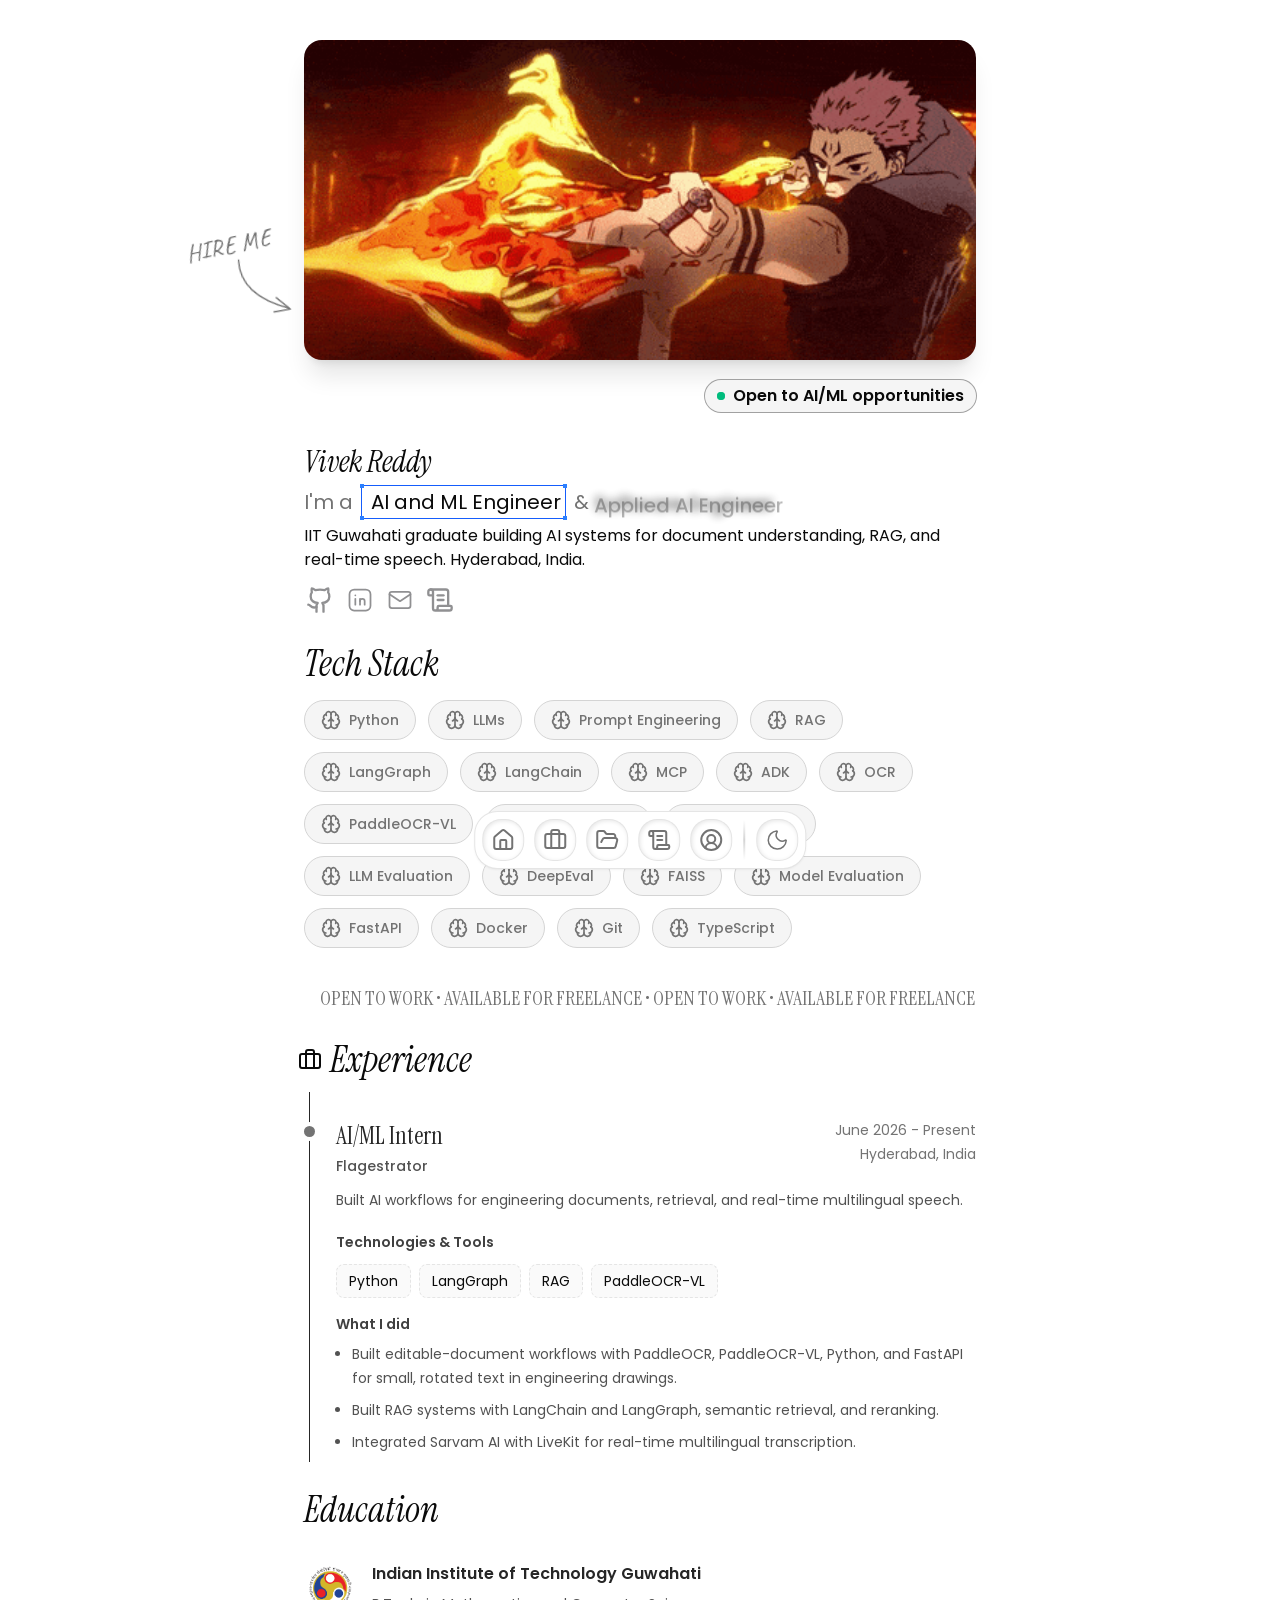
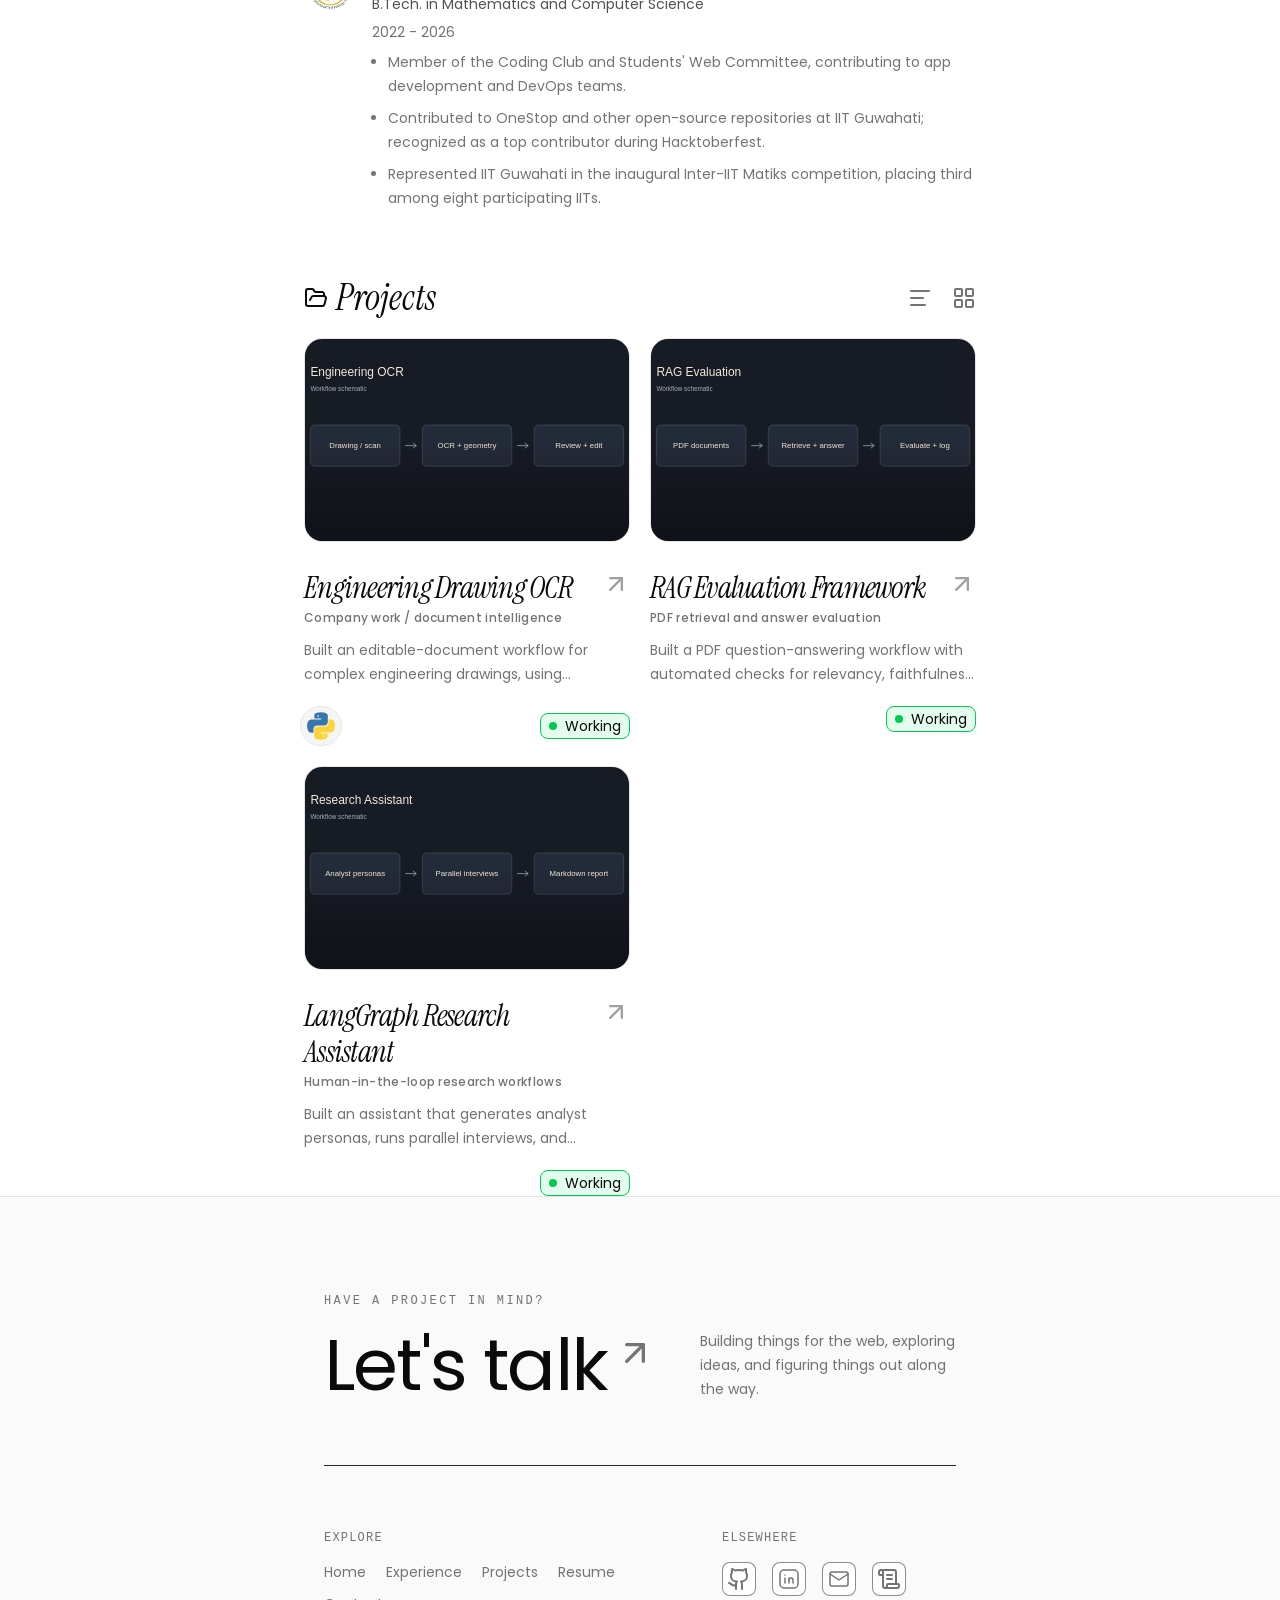
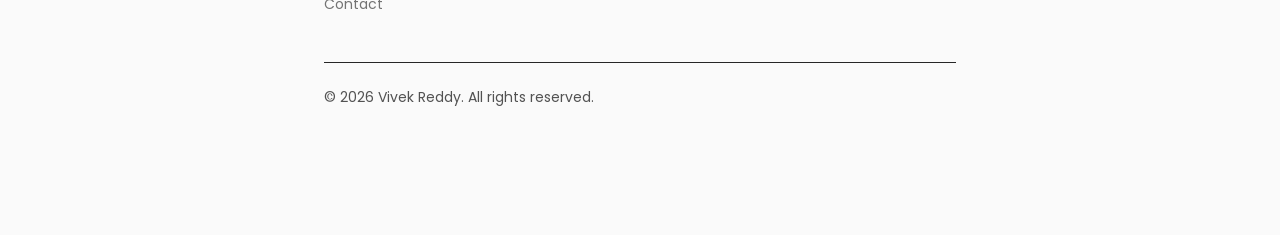
==== index.html @ c249d576 "feat: deploy personalized portfolio v2" ====
<!DOCTYPE html><html lang="en" class="Uzg2RW_className h-full antialiased"><head><meta charSet="utf-8"/><meta name="viewport" content="width=device-width, initial-scale=1"/><link rel="preload" href="/_next/static/media/07a39a8a4660cc7c-s.p.0r6juujl39pe6.woff2" as="font" crossorigin="" type="font/woff2"/><link rel="preload" href="/_next/static/media/13958cae6c93c43e-s.p.1h18_wedhzk4h.woff2" as="font" crossorigin="" type="font/woff2"/><link rel="preload" href="/_next/static/media/1cb49a9fe872cb43-s.p.2mm3nq9i83l-m.woff2" as="font" crossorigin="" type="font/woff2"/><link rel="preload" href="/_next/static/media/22a701959b157a82-s.p.2o7m9ogm38dql.woff2" as="font" crossorigin="" type="font/woff2"/><link rel="preload" href="/_next/static/media/28314339ebbb98d1-s.p.11-gljxdt344a.woff2" as="font" crossorigin="" type="font/woff2"/><link rel="preload" href="/_next/static/media/2f0ae6d0ead4b7bb-s.p.38ww0mi76nb30.woff2" as="font" crossorigin="" type="font/woff2"/><link rel="preload" href="/_next/static/media/6bafae418e8a1b08-s.p.3o_v2fun1jzxk.woff2" as="font" crossorigin="" type="font/woff2"/><link rel="preload" href="/_next/static/media/76e9fd951b869c7b-s.p.3bh2vc0w-r-ll.woff2" as="font" crossorigin="" type="font/woff2"/><link rel="preload" href="/_next/static/media/9a9c462b1b299031-s.p.2ssdkv80hgt9-.woff2" as="font" crossorigin="" type="font/woff2"/><link rel="preload" href="/_next/static/media/d902bc2bfdd0a4cb-s.p.1g73gv09-xcb6.woff2" as="font" crossorigin="" type="font/woff2"/><link rel="preload" href="/_next/static/media/dd9dfc3601372168-s.p.43zbiuwnnoiok.woff2" as="font" crossorigin="" type="font/woff2"/><link rel="preload" href="/_next/static/media/e63b65bb308a9351-s.p.3j3877k49yy0l.woff2" as="font" crossorigin="" type="font/woff2"/><link rel="preload" as="image" href="/assets/sukuna.gif"/><link rel="stylesheet" href="/_next/static/chunks/24814zk7-0hqq.css" data-precedence="next"/><link rel="stylesheet" href="/_next/static/chunks/0wz6y3z-0e9-e.css" data-precedence="next"/><link rel="preload" as="script" fetchPriority="low" href="/_next/static/chunks/1kexj4s7oxhs2.js"/><script src="/_next/static/chunks/2kzd2bib-2ux6.js" async=""></script><script src="/_next/static/chunks/0d66q46efh1wk.js" async=""></script><script src="/_next/static/chunks/0zmsmzurrasnx.js" async=""></script><script src="/_next/static/chunks/turbopack-2c3mg3r-05n1w.js" async=""></script><script src="/_next/static/chunks/0ejizgy-ebrob.js" async=""></script><script src="/_next/static/chunks/1267rhjmux_n3.js" async=""></script><script src="/_next/static/chunks/16sw8bbz01xp5.js" async=""></script><script src="/_next/static/chunks/3xrgo_sew8iut.js" async=""></script><script src="/_next/static/chunks/40okvvrz53q6h.js" async=""></script><script src="/_next/static/chunks/2jvfwwtml-a9c.js" async=""></script><script src="/_next/static/chunks/0x7is-3e9sfpc.js" async=""></script><meta name="next-size-adjust" content=""/><title>Vivek Reddy - AI and ML Engineer</title><meta name="description" content="AI/ML Engineer and IIT Guwahati graduate building document intelligence, RAG, and real-time speech applications."/><meta name="robots" content="index, follow"/><link rel="canonical" href="https://v1vekreddy.github.io/"/><meta property="og:title" content="Vivek Reddy - AI and ML Engineer"/><meta property="og:description" content="AI/ML Engineer and IIT Guwahati graduate building document intelligence, RAG, and real-time speech applications."/><meta property="og:url" content="https://v1vekreddy.github.io/"/><meta property="og:site_name" content="Vivek Reddy"/><meta property="og:image" content="https://v1vekreddy.github.io/assets/social-preview.png"/><meta property="og:image:width" content="1200"/><meta property="og:image:height" content="630"/><meta property="og:image:alt" content="Vivek Reddy Portfolio Preview"/><meta property="og:type" content="website"/><meta name="twitter:card" content="summary_large_image"/><meta name="twitter:title" content="Vivek Reddy - AI and ML Engineer"/><meta name="twitter:description" content="AI/ML Engineer and IIT Guwahati graduate building document intelligence, RAG, and real-time speech applications."/><meta name="twitter:image" content="https://v1vekreddy.github.io/assets/social-preview.png"/><link rel="icon" href="data:,"/><script src="/_next/static/chunks/0cz1d0mv5g_q7.js" noModule=""></script></head><body class="flex min-h-full flex-col"><div hidden=""><!--$--><!--/$--></div><!--$?--><template id="B:0"></template><!--/$--><script>requestAnimationFrame(function(){$RT=performance.now()});</script><script id="_R_">(globalThis["TURBOPACK"] || (globalThis["TURBOPACK"] = [])).push({"otherChunks":["static/chunks/1kexj4s7oxhs2.js","static/chunks/2kzd2bib-2ux6.js","static/chunks/0d66q46efh1wk.js","static/chunks/0zmsmzurrasnx.js"],"runtimeModuleIds":[94553]});</script><script src="/_next/static/chunks/1kexj4s7oxhs2.js" async=""></script><div hidden id="S:0"><script>((a,b,c,d,e,f,g,h)=>{let i=document.documentElement,j=["light","dark"];function k(b){var c;(Array.isArray(a)?a:[a]).forEach(a=>{let c="class"===a,d=c&&f?e.map(a=>f[a]||a):e;c?(i.classList.remove(...d),i.classList.add(f&&f[b]?f[b]:b)):i.setAttribute(a,b)}),c=b,h&&j.includes(c)&&(i.style.colorScheme=c)}if(d)k(d);else try{let a=localStorage.getItem(b)||c,d=g&&"system"===a?window.matchMedia("(prefers-color-scheme: dark)").matches?"dark":"light":a;k(d)}catch(a){}})("class","theme","system",null,["light","dark"],null,true,true)</script><div aria-hidden="true" class="pointer-events-none fixed inset-x-0 top-0 z-9999 h-0.5" style="opacity:0"><div class="h-full bg-black shadow-[0_0_8px_rgba(255,255,255,0.65)] dark:bg-white" style="width:0%"></div></div><section aria-label="Notifications alt+T" tabindex="-1" aria-live="polite" aria-relevant="additions text" aria-atomic="false" data-react-aria-top-layer="true"></section><div aria-hidden="true" class="pointer-events-none fixed top-0 left-0 z-9999 hidden rounded-full bg-white mix-blend-difference md:block" style="transform:translateX(-100px) translateY(-100px) translateX(-50%) translateY(-50%)"></div><nav aria-label="Main navigation" class="fixed bottom-4 left-1/2 z-999 flex h-14 w-max -translate-x-1/2 scale-85 items-center gap-3 rounded-3xl bg-white p-2 text-neutral-900 shadow-sm ring ring-neutral-200 md:bottom-8 md:scale-100 dark:bg-neutral-800 dark:text-neutral-100 dark:ring-neutral-700"><div class="flex items-center gap-3"><div class="relative flex h-10 shrink-0 items-center justify-center" style="width:40px"><div class="flex size-10 shrink-0 items-center justify-center" style="transform-origin:bottom center;transform:none"><a aria-label="Home" class="group flex size-10 shrink-0 items-center justify-center rounded-2xl bg-white text-neutral-500 shadow-[inset_1px_1px_4px_rgba(0,0,0,0.1)] ring ring-neutral-200 transition-colors duration-200 hover:text-orange-500 hover:ring-orange-400 dark:bg-neutral-700 dark:text-neutral-300 dark:ring-neutral-700 dark:hover:text-indigo-400 dark:hover:ring-indigo-400" href="/"><svg xmlns="http://www.w3.org/2000/svg" width="24" height="24" viewBox="0 0 24 24" fill="none" stroke="currentColor" stroke-width="2" stroke-linecap="round" stroke-linejoin="round" class="lucide lucide-house overflow-hidden rounded-sm object-contain size-6 transition-colors" aria-hidden="true"><path d="M15 21v-8a1 1 0 0 0-1-1h-4a1 1 0 0 0-1 1v8"></path><path d="M3 10a2 2 0 0 1 .709-1.528l7-6a2 2 0 0 1 2.582 0l7 6A2 2 0 0 1 21 10v9a2 2 0 0 1-2 2H5a2 2 0 0 1-2-2z"></path></svg></a></div></div><div class="relative flex h-10 shrink-0 items-center justify-center" style="width:40px"><div class="flex size-10 shrink-0 items-center justify-center" style="transform-origin:bottom center;transform:none"><a aria-label="Experience" class="group flex size-10 shrink-0 items-center justify-center rounded-2xl bg-white text-neutral-500 shadow-[inset_1px_1px_4px_rgba(0,0,0,0.1)] ring ring-neutral-200 transition-colors duration-200 hover:text-orange-500 hover:ring-orange-400 dark:bg-neutral-700 dark:text-neutral-300 dark:ring-neutral-700 dark:hover:text-indigo-400 dark:hover:ring-indigo-400" href="/work/"><svg xmlns="http://www.w3.org/2000/svg" width="24" height="24" viewBox="0 0 24 24" fill="none" stroke="currentColor" stroke-width="2" stroke-linecap="round" stroke-linejoin="round" class="lucide lucide-briefcase size-6 transition-colors" aria-hidden="true"><path d="M16 20V4a2 2 0 0 0-2-2h-4a2 2 0 0 0-2 2v16"></path><rect width="20" height="14" x="2" y="6" rx="2"></rect></svg></a></div></div><div class="relative flex h-10 shrink-0 items-center justify-center" style="width:40px"><div class="flex size-10 shrink-0 items-center justify-center" style="transform-origin:bottom center;transform:none"><a aria-label="Projects" class="group flex size-10 shrink-0 items-center justify-center rounded-2xl bg-white text-neutral-500 shadow-[inset_1px_1px_4px_rgba(0,0,0,0.1)] ring ring-neutral-200 transition-colors duration-200 hover:text-orange-500 hover:ring-orange-400 dark:bg-neutral-700 dark:text-neutral-300 dark:ring-neutral-700 dark:hover:text-indigo-400 dark:hover:ring-indigo-400" href="/projects/"><svg xmlns="http://www.w3.org/2000/svg" width="24" height="24" viewBox="0 0 24 24" fill="none" stroke="currentColor" stroke-width="2" stroke-linecap="round" stroke-linejoin="round" class="lucide lucide-folder-open overflow-hidden rounded-sm object-contain size-6 transition-colors" aria-hidden="true"><path d="m6 14 1.5-2.9A2 2 0 0 1 9.24 10H20a2 2 0 0 1 1.94 2.5l-1.54 6a2 2 0 0 1-1.95 1.5H4a2 2 0 0 1-2-2V5a2 2 0 0 1 2-2h3.9a2 2 0 0 1 1.69.9l.81 1.2a2 2 0 0 0 1.67.9H18a2 2 0 0 1 2 2v2"></path></svg></a></div></div><div class="relative flex h-10 shrink-0 items-center justify-center" style="width:40px"><div class="flex size-10 shrink-0 items-center justify-center" style="transform-origin:bottom center;transform:none"><a aria-label="Resume" target="_blank" rel="noopener noreferrer" class="group flex size-10 shrink-0 items-center justify-center rounded-2xl bg-white text-neutral-500 shadow-[inset_1px_1px_4px_rgba(0,0,0,0.1)] ring ring-neutral-200 transition-colors duration-200 hover:text-orange-500 hover:ring-orange-400 dark:bg-neutral-700 dark:text-neutral-300 dark:ring-neutral-700 dark:hover:text-indigo-400 dark:hover:ring-indigo-400" href="https://drive.google.com/file/d/1ZKZkrltONeVqQ4238UbZ5IHSVpFeZGAL/view?usp=sharing"><svg xmlns="http://www.w3.org/2000/svg" width="24" height="24" viewBox="0 0 24 24" fill="none" stroke="currentColor" stroke-width="2" stroke-linecap="round" stroke-linejoin="round" class="lucide lucide-scroll-text size-6 transition-colors" aria-hidden="true"><path d="M15 12h-5"></path><path d="M15 8h-5"></path><path d="M19 17V5a2 2 0 0 0-2-2H4"></path><path d="M8 21h12a2 2 0 0 0 2-2v-1a1 1 0 0 0-1-1H11a1 1 0 0 0-1 1v1a2 2 0 1 1-4 0V5a2 2 0 1 0-4 0v2a1 1 0 0 0 1 1h3"></path></svg></a></div></div><div class="relative flex h-10 shrink-0 items-center justify-center" style="width:40px"><div class="flex size-10 shrink-0 items-center justify-center" style="transform-origin:bottom center;transform:none"><a aria-label="Contact" class="group flex size-10 shrink-0 items-center justify-center rounded-2xl bg-white text-neutral-500 shadow-[inset_1px_1px_4px_rgba(0,0,0,0.1)] ring ring-neutral-200 transition-colors duration-200 hover:text-orange-500 hover:ring-orange-400 dark:bg-neutral-700 dark:text-neutral-300 dark:ring-neutral-700 dark:hover:text-indigo-400 dark:hover:ring-indigo-400" href="/contact/"><svg xmlns="http://www.w3.org/2000/svg" width="24" height="24" viewBox="0 0 24 24" fill="none" stroke="currentColor" stroke-width="2" stroke-linecap="round" stroke-linejoin="round" class="lucide lucide-circle-user-round lucide-user-circle-2 size-6 transition-colors" aria-hidden="true"><path d="M17.925 20.056a6 6 0 0 0-11.851.001"></path><circle cx="12" cy="11" r="4"></circle><circle cx="12" cy="12" r="10"></circle></svg></a></div></div></div><div class="h-full w-[1.5px] shrink-0 bg-linear-to-b from-transparent via-neutral-300 to-transparent dark:via-neutral-600"></div><div class="relative flex h-10 shrink-0 items-center justify-center" style="width:40px"><div class="flex size-10 shrink-0 items-center justify-center" style="transform-origin:bottom center;transform:none"><div class="group flex size-10 shrink-0 items-center justify-center rounded-2xl bg-white text-neutral-500 shadow-[inset_1px_1px_4px_rgba(0,0,0,0.1)] ring ring-neutral-200 transition-colors duration-200 hover:text-orange-500 hover:ring-orange-400 dark:bg-neutral-700 dark:text-neutral-300 dark:ring-neutral-700 dark:hover:text-indigo-400 dark:hover:ring-indigo-400"><button type="button" aria-label="Toggle theme" aria-pressed="false" class="group flex size-full cursor-pointer items-center justify-center"></button></div></div></div></nav><section class="mx-auto w-full max-w-2xl mt-5 px-4 md:px-6 lg:px-0"><section class="mx-auto w-full max-w-2xl"><div class="relative"><div style="width:100%;opacity:0;transform:translate3d(0, 18px, 0)"><div class="relative mx-auto my-5 h-42 w-full max-w-3xl overflow-hidden rounded-2xl shadow-xl sm:h-72 md:h-80"><img alt="Animated anime cover" decoding="async" data-nimg="fill" class="object-cover" style="position:absolute;height:100%;width:100%;left:0;top:0;right:0;bottom:0;color:transparent" src="/assets/sukuna.gif"/></div></div><a href="mailto:vivekreddyiitg@gmail.com" class="ylVCLG_className hire-note absolute -left-28 top-1/2 hidden -rotate-12 text-2xl text-neutral-500 transition-colors hover:text-foreground lg:block">HIRE ME<svg viewBox="0 0 100 90" fill="none" aria-hidden="true" class="ml-8 h-16 w-20 rotate-12"><path d="M10 8 Q12 58 82 76 M63 61 L83 77 L60 81" stroke="currentColor" stroke-width="2" stroke-linecap="round" stroke-linejoin="round"></path></svg></a><div style="width:100%;opacity:0;transform:translate3d(0, 18px, 0)"><div class="mt-4 flex justify-center md:justify-end"><div class="relative flex items-center gap-2 rounded-full bg-neutral-100 px-3 py-1 ring ring-neutral-400 dark:bg-neutral-900 dark:ring-neutral-700"><span class="relative inline-flex"><span class="absolute inline-flex h-full w-full animate-ping rounded-full bg-emerald-500 opacity-75"></span><span class="relative inline-flex h-2 w-2 rounded-full bg-emerald-500"></span></span><p class="font-semibold">Open to AI/ML opportunities</p></div></div></div></div><div class="mt-5 md:mt-8"><div style="width:100%;opacity:0;transform:translate3d(0, 18px, 0)"><div class="flex items-center justify-center gap-3 md:justify-start"><h1 class="KZWinq_className text-3xl font-bold italic">Vivek Reddy</h1></div></div><div style="width:100%;opacity:0;transform:translate3d(0, 18px, 0)"><p class="my-2 text-center text-sm text-neutral-500 md:text-left md:text-xl">I&#x27;m a<span class="text-foreground relative mx-2 border border-blue-600 px-1 py-0.5"> <span class="absolute -top-0.5 -left-0.5 size-1 bg-blue-500"></span><span class="absolute -top-0.5 -right-0.5 size-1 bg-blue-500"></span><span class="absolute -bottom-0.5 -left-0.5 size-1 bg-blue-500"></span><span class="absolute -right-0.5 -bottom-0.5 size-1 bg-blue-500"></span>AI and ML Engineer</span>&amp;<!-- --> <span class="relative mt-3 inline-grid h-[1.5em] min-w-[11ch] text-left align-bottom font-medium text-neutral-900 md:mt-0 md:h-auto dark:text-neutral-100"><span class="col-start-1 row-start-1 whitespace-nowrap relative" style="opacity:1;filter:blur(0px);transform:none">Applied AI Engineer</span><span class="col-start-1 row-start-1 whitespace-nowrap pointer-events-none absolute" style="opacity:0;filter:blur(4px);transform:translateY(5px)">Software Engineer</span></span></p></div><div style="width:100%;opacity:0;transform:translate3d(0, 18px, 0)"><p class="my-2 text-center text-sm md:text-left md:text-base">IIT Guwahati graduate building AI systems for document understanding, RAG, and real-time speech. Hyderabad, India.</p></div><div style="width:100%;opacity:0;transform:translate3d(0, 18px, 0)"><div class="my-3 flex w-fit items-center justify-center gap-2 md:justify-start"><button type="button" id="base-ui-_R_7j92ltdb_" data-base-ui-tooltip-trigger="" data-slot="tooltip-trigger"><a target="_blank" rel="noopener noreferrer" aria-label="GitHub" class="flex size-8 items-center justify-center" href="https://github.com/v1vekreddy"><svg xmlns="http://www.w3.org/2000/svg" width="24" height="24" viewBox="0 0 24 24" fill="none" stroke="currentColor" stroke-width="2" stroke-linecap="round" stroke-linejoin="round" class="lucide lucide-github overflow-hidden rounded-sm object-contain size-7 text-[#909092]" aria-hidden="true"><path d="M15 22v-4a4.8 4.8 0 0 0-1-3.5c3 0 6-2 6-5.5.08-1.25-.27-2.48-1-3.5.28-1.15.28-2.35 0-3.5 0 0-1 0-3 1.5-2.64-.5-5.36-.5-8 0C6 2 5 2 5 2c-.3 1.15-.3 2.35 0 3.5A5.403 5.403 0 0 0 4 9c0 3.5 3 5.5 6 5.5-.39.49-.68 1.05-.85 1.65-.17.6-.22 1.23-.15 1.85v4"></path><path d="M9 18c-4.51 2-5-2-7-2"></path></svg></a></button><button type="button" id="base-ui-_R_7l92ltdb_" data-base-ui-tooltip-trigger="" data-slot="tooltip-trigger"><a target="_blank" rel="noopener noreferrer" aria-label="LinkedIn" class="flex size-8 items-center justify-center" href="https://www.linkedin.com/in/vivekreddyr/"><svg xmlns="http://www.w3.org/2000/svg" width="32" height="32" viewBox="0 0 24 24" fill="none" stroke="currentColor" stroke-width="1.5" stroke-linecap="round" stroke-linejoin="round" class="icon icon-tabler icons-tabler-outline icon-tabler-brand-linkedin size-7 text-[#909092]"><path stroke="none" d="M0 0h24v24H0z" fill="none"></path><path d="M8 11v5"></path><path d="M8 8v.01"></path><path d="M12 16v-5"></path><path d="M16 16v-3a2 2 0 1 0 -4 0"></path><path d="M3 7a4 4 0 0 1 4 -4h10a4 4 0 0 1 4 4v10a4 4 0 0 1 -4 4h-10a4 4 0 0 1 -4 -4l0 -10"></path></svg></a></button><button type="button" id="base-ui-_R_7n92ltdb_" data-base-ui-tooltip-trigger="" data-slot="tooltip-trigger"><a target="_blank" rel="noopener noreferrer" aria-label="Email" class="flex size-8 items-center justify-center" href="mailto:vivekreddyiitg@gmail.com"><svg xmlns="http://www.w3.org/2000/svg" width="32" height="32" viewBox="0 0 256 256" fill="none" stroke="currentColor" stroke-width="1.5" stroke-linecap="round" stroke-linejoin="round" class="size-7 text-[#909092]"><g transform="scale(10.6667)"><path stroke="none" d="M0 0h24v24H0z" fill="none"></path><path d="M3 7a2 2 0 0 1 2 -2h14a2 2 0 0 1 2 2v10a2 2 0 0 1 -2 2h-14a2 2 0 0 1 -2 -2v-10"></path><path d="M3 7l9 6l9 -6"></path></g></svg></a></button><button type="button" id="base-ui-_R_7p92ltdb_" data-base-ui-tooltip-trigger="" data-slot="tooltip-trigger"><a target="_blank" rel="noopener noreferrer" aria-label="Resume" class="flex size-8 items-center justify-center" href="https://drive.google.com/file/d/1ZKZkrltONeVqQ4238UbZ5IHSVpFeZGAL/view?usp=sharing"><svg xmlns="http://www.w3.org/2000/svg" width="24" height="24" viewBox="0 0 24 24" fill="none" stroke="currentColor" stroke-width="2" stroke-linecap="round" stroke-linejoin="round" class="lucide lucide-scroll-text size-7 text-[#909092]" aria-hidden="true"><path d="M15 12h-5"></path><path d="M15 8h-5"></path><path d="M19 17V5a2 2 0 0 0-2-2H4"></path><path d="M8 21h12a2 2 0 0 0 2-2v-1a1 1 0 0 0-1-1H11a1 1 0 0 0-1 1v1a2 2 0 1 1-4 0V5a2 2 0 1 0-4 0v2a1 1 0 0 0 1 1h3"></path></svg></a></button></div></div></div></section><div style="width:100%;opacity:0;transform:translate3d(0, 18px, 0)"><section class="mx-auto w-full max-w-2xl"><h2 class="mt-7 font-semibold italic text-3xl sm:text-4xl KZWinq_className">Tech Stack</h2><div class="w-full py-4"><div class="flex flex-wrap items-center gap-3"><div class="flex h-10 w-fit shrink-0 items-center gap-2 rounded-full border border-neutral-300 bg-neutral-100 px-4 text-sm font-medium whitespace-nowrap text-neutral-500 transition-transform duration-200 dark:border-neutral-200/10 dark:bg-neutral-900"><span class="flex size-5 shrink-0 items-center justify-center [&amp;&gt;svg]:size-full"><svg xmlns="http://www.w3.org/2000/svg" width="24" height="24" viewBox="0 0 24 24" fill="none" stroke="currentColor" stroke-width="2" stroke-linecap="round" stroke-linejoin="round" class="lucide lucide-brain" aria-hidden="true"><path d="M12 18V5"></path><path d="M15 13a4.17 4.17 0 0 1-3-4 4.17 4.17 0 0 1-3 4"></path><path d="M17.598 6.5A3 3 0 1 0 12 5a3 3 0 1 0-5.598 1.5"></path><path d="M17.997 5.125a4 4 0 0 1 2.526 5.77"></path><path d="M18 18a4 4 0 0 0 2-7.464"></path><path d="M19.967 17.483A4 4 0 1 1 12 18a4 4 0 1 1-7.967-.517"></path><path d="M6 18a4 4 0 0 1-2-7.464"></path><path d="M6.003 5.125a4 4 0 0 0-2.526 5.77"></path></svg></span><span>Python</span></div><div class="flex h-10 w-fit shrink-0 items-center gap-2 rounded-full border border-neutral-300 bg-neutral-100 px-4 text-sm font-medium whitespace-nowrap text-neutral-500 transition-transform duration-200 dark:border-neutral-200/10 dark:bg-neutral-900"><span class="flex size-5 shrink-0 items-center justify-center [&amp;&gt;svg]:size-full"><svg xmlns="http://www.w3.org/2000/svg" width="24" height="24" viewBox="0 0 24 24" fill="none" stroke="currentColor" stroke-width="2" stroke-linecap="round" stroke-linejoin="round" class="lucide lucide-brain" aria-hidden="true"><path d="M12 18V5"></path><path d="M15 13a4.17 4.17 0 0 1-3-4 4.17 4.17 0 0 1-3 4"></path><path d="M17.598 6.5A3 3 0 1 0 12 5a3 3 0 1 0-5.598 1.5"></path><path d="M17.997 5.125a4 4 0 0 1 2.526 5.77"></path><path d="M18 18a4 4 0 0 0 2-7.464"></path><path d="M19.967 17.483A4 4 0 1 1 12 18a4 4 0 1 1-7.967-.517"></path><path d="M6 18a4 4 0 0 1-2-7.464"></path><path d="M6.003 5.125a4 4 0 0 0-2.526 5.77"></path></svg></span><span>LLMs</span></div><div class="flex h-10 w-fit shrink-0 items-center gap-2 rounded-full border border-neutral-300 bg-neutral-100 px-4 text-sm font-medium whitespace-nowrap text-neutral-500 transition-transform duration-200 dark:border-neutral-200/10 dark:bg-neutral-900"><span class="flex size-5 shrink-0 items-center justify-center [&amp;&gt;svg]:size-full"><svg xmlns="http://www.w3.org/2000/svg" width="24" height="24" viewBox="0 0 24 24" fill="none" stroke="currentColor" stroke-width="2" stroke-linecap="round" stroke-linejoin="round" class="lucide lucide-brain" aria-hidden="true"><path d="M12 18V5"></path><path d="M15 13a4.17 4.17 0 0 1-3-4 4.17 4.17 0 0 1-3 4"></path><path d="M17.598 6.5A3 3 0 1 0 12 5a3 3 0 1 0-5.598 1.5"></path><path d="M17.997 5.125a4 4 0 0 1 2.526 5.77"></path><path d="M18 18a4 4 0 0 0 2-7.464"></path><path d="M19.967 17.483A4 4 0 1 1 12 18a4 4 0 1 1-7.967-.517"></path><path d="M6 18a4 4 0 0 1-2-7.464"></path><path d="M6.003 5.125a4 4 0 0 0-2.526 5.77"></path></svg></span><span>Prompt Engineering</span></div><div class="flex h-10 w-fit shrink-0 items-center gap-2 rounded-full border border-neutral-300 bg-neutral-100 px-4 text-sm font-medium whitespace-nowrap text-neutral-500 transition-transform duration-200 dark:border-neutral-200/10 dark:bg-neutral-900"><span class="flex size-5 shrink-0 items-center justify-center [&amp;&gt;svg]:size-full"><svg xmlns="http://www.w3.org/2000/svg" width="24" height="24" viewBox="0 0 24 24" fill="none" stroke="currentColor" stroke-width="2" stroke-linecap="round" stroke-linejoin="round" class="lucide lucide-brain" aria-hidden="true"><path d="M12 18V5"></path><path d="M15 13a4.17 4.17 0 0 1-3-4 4.17 4.17 0 0 1-3 4"></path><path d="M17.598 6.5A3 3 0 1 0 12 5a3 3 0 1 0-5.598 1.5"></path><path d="M17.997 5.125a4 4 0 0 1 2.526 5.77"></path><path d="M18 18a4 4 0 0 0 2-7.464"></path><path d="M19.967 17.483A4 4 0 1 1 12 18a4 4 0 1 1-7.967-.517"></path><path d="M6 18a4 4 0 0 1-2-7.464"></path><path d="M6.003 5.125a4 4 0 0 0-2.526 5.77"></path></svg></span><span>RAG</span></div><div class="flex h-10 w-fit shrink-0 items-center gap-2 rounded-full border border-neutral-300 bg-neutral-100 px-4 text-sm font-medium whitespace-nowrap text-neutral-500 transition-transform duration-200 dark:border-neutral-200/10 dark:bg-neutral-900"><span class="flex size-5 shrink-0 items-center justify-center [&amp;&gt;svg]:size-full"><svg xmlns="http://www.w3.org/2000/svg" width="24" height="24" viewBox="0 0 24 24" fill="none" stroke="currentColor" stroke-width="2" stroke-linecap="round" stroke-linejoin="round" class="lucide lucide-brain" aria-hidden="true"><path d="M12 18V5"></path><path d="M15 13a4.17 4.17 0 0 1-3-4 4.17 4.17 0 0 1-3 4"></path><path d="M17.598 6.5A3 3 0 1 0 12 5a3 3 0 1 0-5.598 1.5"></path><path d="M17.997 5.125a4 4 0 0 1 2.526 5.77"></path><path d="M18 18a4 4 0 0 0 2-7.464"></path><path d="M19.967 17.483A4 4 0 1 1 12 18a4 4 0 1 1-7.967-.517"></path><path d="M6 18a4 4 0 0 1-2-7.464"></path><path d="M6.003 5.125a4 4 0 0 0-2.526 5.77"></path></svg></span><span>LangGraph</span></div><div class="flex h-10 w-fit shrink-0 items-center gap-2 rounded-full border border-neutral-300 bg-neutral-100 px-4 text-sm font-medium whitespace-nowrap text-neutral-500 transition-transform duration-200 dark:border-neutral-200/10 dark:bg-neutral-900"><span class="flex size-5 shrink-0 items-center justify-center [&amp;&gt;svg]:size-full"><svg xmlns="http://www.w3.org/2000/svg" width="24" height="24" viewBox="0 0 24 24" fill="none" stroke="currentColor" stroke-width="2" stroke-linecap="round" stroke-linejoin="round" class="lucide lucide-brain" aria-hidden="true"><path d="M12 18V5"></path><path d="M15 13a4.17 4.17 0 0 1-3-4 4.17 4.17 0 0 1-3 4"></path><path d="M17.598 6.5A3 3 0 1 0 12 5a3 3 0 1 0-5.598 1.5"></path><path d="M17.997 5.125a4 4 0 0 1 2.526 5.77"></path><path d="M18 18a4 4 0 0 0 2-7.464"></path><path d="M19.967 17.483A4 4 0 1 1 12 18a4 4 0 1 1-7.967-.517"></path><path d="M6 18a4 4 0 0 1-2-7.464"></path><path d="M6.003 5.125a4 4 0 0 0-2.526 5.77"></path></svg></span><span>LangChain</span></div><div class="flex h-10 w-fit shrink-0 items-center gap-2 rounded-full border border-neutral-300 bg-neutral-100 px-4 text-sm font-medium whitespace-nowrap text-neutral-500 transition-transform duration-200 dark:border-neutral-200/10 dark:bg-neutral-900"><span class="flex size-5 shrink-0 items-center justify-center [&amp;&gt;svg]:size-full"><svg xmlns="http://www.w3.org/2000/svg" width="24" height="24" viewBox="0 0 24 24" fill="none" stroke="currentColor" stroke-width="2" stroke-linecap="round" stroke-linejoin="round" class="lucide lucide-brain" aria-hidden="true"><path d="M12 18V5"></path><path d="M15 13a4.17 4.17 0 0 1-3-4 4.17 4.17 0 0 1-3 4"></path><path d="M17.598 6.5A3 3 0 1 0 12 5a3 3 0 1 0-5.598 1.5"></path><path d="M17.997 5.125a4 4 0 0 1 2.526 5.77"></path><path d="M18 18a4 4 0 0 0 2-7.464"></path><path d="M19.967 17.483A4 4 0 1 1 12 18a4 4 0 1 1-7.967-.517"></path><path d="M6 18a4 4 0 0 1-2-7.464"></path><path d="M6.003 5.125a4 4 0 0 0-2.526 5.77"></path></svg></span><span>MCP</span></div><div class="flex h-10 w-fit shrink-0 items-center gap-2 rounded-full border border-neutral-300 bg-neutral-100 px-4 text-sm font-medium whitespace-nowrap text-neutral-500 transition-transform duration-200 dark:border-neutral-200/10 dark:bg-neutral-900"><span class="flex size-5 shrink-0 items-center justify-center [&amp;&gt;svg]:size-full"><svg xmlns="http://www.w3.org/2000/svg" width="24" height="24" viewBox="0 0 24 24" fill="none" stroke="currentColor" stroke-width="2" stroke-linecap="round" stroke-linejoin="round" class="lucide lucide-brain" aria-hidden="true"><path d="M12 18V5"></path><path d="M15 13a4.17 4.17 0 0 1-3-4 4.17 4.17 0 0 1-3 4"></path><path d="M17.598 6.5A3 3 0 1 0 12 5a3 3 0 1 0-5.598 1.5"></path><path d="M17.997 5.125a4 4 0 0 1 2.526 5.77"></path><path d="M18 18a4 4 0 0 0 2-7.464"></path><path d="M19.967 17.483A4 4 0 1 1 12 18a4 4 0 1 1-7.967-.517"></path><path d="M6 18a4 4 0 0 1-2-7.464"></path><path d="M6.003 5.125a4 4 0 0 0-2.526 5.77"></path></svg></span><span>ADK</span></div><div class="flex h-10 w-fit shrink-0 items-center gap-2 rounded-full border border-neutral-300 bg-neutral-100 px-4 text-sm font-medium whitespace-nowrap text-neutral-500 transition-transform duration-200 dark:border-neutral-200/10 dark:bg-neutral-900"><span class="flex size-5 shrink-0 items-center justify-center [&amp;&gt;svg]:size-full"><svg xmlns="http://www.w3.org/2000/svg" width="24" height="24" viewBox="0 0 24 24" fill="none" stroke="currentColor" stroke-width="2" stroke-linecap="round" stroke-linejoin="round" class="lucide lucide-brain" aria-hidden="true"><path d="M12 18V5"></path><path d="M15 13a4.17 4.17 0 0 1-3-4 4.17 4.17 0 0 1-3 4"></path><path d="M17.598 6.5A3 3 0 1 0 12 5a3 3 0 1 0-5.598 1.5"></path><path d="M17.997 5.125a4 4 0 0 1 2.526 5.77"></path><path d="M18 18a4 4 0 0 0 2-7.464"></path><path d="M19.967 17.483A4 4 0 1 1 12 18a4 4 0 1 1-7.967-.517"></path><path d="M6 18a4 4 0 0 1-2-7.464"></path><path d="M6.003 5.125a4 4 0 0 0-2.526 5.77"></path></svg></span><span>OCR</span></div><div class="flex h-10 w-fit shrink-0 items-center gap-2 rounded-full border border-neutral-300 bg-neutral-100 px-4 text-sm font-medium whitespace-nowrap text-neutral-500 transition-transform duration-200 dark:border-neutral-200/10 dark:bg-neutral-900"><span class="flex size-5 shrink-0 items-center justify-center [&amp;&gt;svg]:size-full"><svg xmlns="http://www.w3.org/2000/svg" width="24" height="24" viewBox="0 0 24 24" fill="none" stroke="currentColor" stroke-width="2" stroke-linecap="round" stroke-linejoin="round" class="lucide lucide-brain" aria-hidden="true"><path d="M12 18V5"></path><path d="M15 13a4.17 4.17 0 0 1-3-4 4.17 4.17 0 0 1-3 4"></path><path d="M17.598 6.5A3 3 0 1 0 12 5a3 3 0 1 0-5.598 1.5"></path><path d="M17.997 5.125a4 4 0 0 1 2.526 5.77"></path><path d="M18 18a4 4 0 0 0 2-7.464"></path><path d="M19.967 17.483A4 4 0 1 1 12 18a4 4 0 1 1-7.967-.517"></path><path d="M6 18a4 4 0 0 1-2-7.464"></path><path d="M6.003 5.125a4 4 0 0 0-2.526 5.77"></path></svg></span><span>PaddleOCR-VL</span></div><div class="flex h-10 w-fit shrink-0 items-center gap-2 rounded-full border border-neutral-300 bg-neutral-100 px-4 text-sm font-medium whitespace-nowrap text-neutral-500 transition-transform duration-200 dark:border-neutral-200/10 dark:bg-neutral-900"><span class="flex size-5 shrink-0 items-center justify-center [&amp;&gt;svg]:size-full"><svg xmlns="http://www.w3.org/2000/svg" width="24" height="24" viewBox="0 0 24 24" fill="none" stroke="currentColor" stroke-width="2" stroke-linecap="round" stroke-linejoin="round" class="lucide lucide-brain" aria-hidden="true"><path d="M12 18V5"></path><path d="M15 13a4.17 4.17 0 0 1-3-4 4.17 4.17 0 0 1-3 4"></path><path d="M17.598 6.5A3 3 0 1 0 12 5a3 3 0 1 0-5.598 1.5"></path><path d="M17.997 5.125a4 4 0 0 1 2.526 5.77"></path><path d="M18 18a4 4 0 0 0 2-7.464"></path><path d="M19.967 17.483A4 4 0 1 1 12 18a4 4 0 1 1-7.967-.517"></path><path d="M6 18a4 4 0 0 1-2-7.464"></path><path d="M6.003 5.125a4 4 0 0 0-2.526 5.77"></path></svg></span><span>Vector Search</span></div><div class="flex h-10 w-fit shrink-0 items-center gap-2 rounded-full border border-neutral-300 bg-neutral-100 px-4 text-sm font-medium whitespace-nowrap text-neutral-500 transition-transform duration-200 dark:border-neutral-200/10 dark:bg-neutral-900"><span class="flex size-5 shrink-0 items-center justify-center [&amp;&gt;svg]:size-full"><svg xmlns="http://www.w3.org/2000/svg" width="24" height="24" viewBox="0 0 24 24" fill="none" stroke="currentColor" stroke-width="2" stroke-linecap="round" stroke-linejoin="round" class="lucide lucide-brain" aria-hidden="true"><path d="M12 18V5"></path><path d="M15 13a4.17 4.17 0 0 1-3-4 4.17 4.17 0 0 1-3 4"></path><path d="M17.598 6.5A3 3 0 1 0 12 5a3 3 0 1 0-5.598 1.5"></path><path d="M17.997 5.125a4 4 0 0 1 2.526 5.77"></path><path d="M18 18a4 4 0 0 0 2-7.464"></path><path d="M19.967 17.483A4 4 0 1 1 12 18a4 4 0 1 1-7.967-.517"></path><path d="M6 18a4 4 0 0 1-2-7.464"></path><path d="M6.003 5.125a4 4 0 0 0-2.526 5.77"></path></svg></span><span>Embeddings</span></div><div class="flex h-10 w-fit shrink-0 items-center gap-2 rounded-full border border-neutral-300 bg-neutral-100 px-4 text-sm font-medium whitespace-nowrap text-neutral-500 transition-transform duration-200 dark:border-neutral-200/10 dark:bg-neutral-900"><span class="flex size-5 shrink-0 items-center justify-center [&amp;&gt;svg]:size-full"><svg xmlns="http://www.w3.org/2000/svg" width="24" height="24" viewBox="0 0 24 24" fill="none" stroke="currentColor" stroke-width="2" stroke-linecap="round" stroke-linejoin="round" class="lucide lucide-brain" aria-hidden="true"><path d="M12 18V5"></path><path d="M15 13a4.17 4.17 0 0 1-3-4 4.17 4.17 0 0 1-3 4"></path><path d="M17.598 6.5A3 3 0 1 0 12 5a3 3 0 1 0-5.598 1.5"></path><path d="M17.997 5.125a4 4 0 0 1 2.526 5.77"></path><path d="M18 18a4 4 0 0 0 2-7.464"></path><path d="M19.967 17.483A4 4 0 1 1 12 18a4 4 0 1 1-7.967-.517"></path><path d="M6 18a4 4 0 0 1-2-7.464"></path><path d="M6.003 5.125a4 4 0 0 0-2.526 5.77"></path></svg></span><span>LLM Evaluation</span></div><div class="flex h-10 w-fit shrink-0 items-center gap-2 rounded-full border border-neutral-300 bg-neutral-100 px-4 text-sm font-medium whitespace-nowrap text-neutral-500 transition-transform duration-200 dark:border-neutral-200/10 dark:bg-neutral-900"><span class="flex size-5 shrink-0 items-center justify-center [&amp;&gt;svg]:size-full"><svg xmlns="http://www.w3.org/2000/svg" width="24" height="24" viewBox="0 0 24 24" fill="none" stroke="currentColor" stroke-width="2" stroke-linecap="round" stroke-linejoin="round" class="lucide lucide-brain" aria-hidden="true"><path d="M12 18V5"></path><path d="M15 13a4.17 4.17 0 0 1-3-4 4.17 4.17 0 0 1-3 4"></path><path d="M17.598 6.5A3 3 0 1 0 12 5a3 3 0 1 0-5.598 1.5"></path><path d="M17.997 5.125a4 4 0 0 1 2.526 5.77"></path><path d="M18 18a4 4 0 0 0 2-7.464"></path><path d="M19.967 17.483A4 4 0 1 1 12 18a4 4 0 1 1-7.967-.517"></path><path d="M6 18a4 4 0 0 1-2-7.464"></path><path d="M6.003 5.125a4 4 0 0 0-2.526 5.77"></path></svg></span><span>DeepEval</span></div><div class="flex h-10 w-fit shrink-0 items-center gap-2 rounded-full border border-neutral-300 bg-neutral-100 px-4 text-sm font-medium whitespace-nowrap text-neutral-500 transition-transform duration-200 dark:border-neutral-200/10 dark:bg-neutral-900"><span class="flex size-5 shrink-0 items-center justify-center [&amp;&gt;svg]:size-full"><svg xmlns="http://www.w3.org/2000/svg" width="24" height="24" viewBox="0 0 24 24" fill="none" stroke="currentColor" stroke-width="2" stroke-linecap="round" stroke-linejoin="round" class="lucide lucide-brain" aria-hidden="true"><path d="M12 18V5"></path><path d="M15 13a4.17 4.17 0 0 1-3-4 4.17 4.17 0 0 1-3 4"></path><path d="M17.598 6.5A3 3 0 1 0 12 5a3 3 0 1 0-5.598 1.5"></path><path d="M17.997 5.125a4 4 0 0 1 2.526 5.77"></path><path d="M18 18a4 4 0 0 0 2-7.464"></path><path d="M19.967 17.483A4 4 0 1 1 12 18a4 4 0 1 1-7.967-.517"></path><path d="M6 18a4 4 0 0 1-2-7.464"></path><path d="M6.003 5.125a4 4 0 0 0-2.526 5.77"></path></svg></span><span>FAISS</span></div><div class="flex h-10 w-fit shrink-0 items-center gap-2 rounded-full border border-neutral-300 bg-neutral-100 px-4 text-sm font-medium whitespace-nowrap text-neutral-500 transition-transform duration-200 dark:border-neutral-200/10 dark:bg-neutral-900"><span class="flex size-5 shrink-0 items-center justify-center [&amp;&gt;svg]:size-full"><svg xmlns="http://www.w3.org/2000/svg" width="24" height="24" viewBox="0 0 24 24" fill="none" stroke="currentColor" stroke-width="2" stroke-linecap="round" stroke-linejoin="round" class="lucide lucide-brain" aria-hidden="true"><path d="M12 18V5"></path><path d="M15 13a4.17 4.17 0 0 1-3-4 4.17 4.17 0 0 1-3 4"></path><path d="M17.598 6.5A3 3 0 1 0 12 5a3 3 0 1 0-5.598 1.5"></path><path d="M17.997 5.125a4 4 0 0 1 2.526 5.77"></path><path d="M18 18a4 4 0 0 0 2-7.464"></path><path d="M19.967 17.483A4 4 0 1 1 12 18a4 4 0 1 1-7.967-.517"></path><path d="M6 18a4 4 0 0 1-2-7.464"></path><path d="M6.003 5.125a4 4 0 0 0-2.526 5.77"></path></svg></span><span>Model Evaluation</span></div><div class="flex h-10 w-fit shrink-0 items-center gap-2 rounded-full border border-neutral-300 bg-neutral-100 px-4 text-sm font-medium whitespace-nowrap text-neutral-500 transition-transform duration-200 dark:border-neutral-200/10 dark:bg-neutral-900"><span class="flex size-5 shrink-0 items-center justify-center [&amp;&gt;svg]:size-full"><svg xmlns="http://www.w3.org/2000/svg" width="24" height="24" viewBox="0 0 24 24" fill="none" stroke="currentColor" stroke-width="2" stroke-linecap="round" stroke-linejoin="round" class="lucide lucide-brain" aria-hidden="true"><path d="M12 18V5"></path><path d="M15 13a4.17 4.17 0 0 1-3-4 4.17 4.17 0 0 1-3 4"></path><path d="M17.598 6.5A3 3 0 1 0 12 5a3 3 0 1 0-5.598 1.5"></path><path d="M17.997 5.125a4 4 0 0 1 2.526 5.77"></path><path d="M18 18a4 4 0 0 0 2-7.464"></path><path d="M19.967 17.483A4 4 0 1 1 12 18a4 4 0 1 1-7.967-.517"></path><path d="M6 18a4 4 0 0 1-2-7.464"></path><path d="M6.003 5.125a4 4 0 0 0-2.526 5.77"></path></svg></span><span>FastAPI</span></div><div class="flex h-10 w-fit shrink-0 items-center gap-2 rounded-full border border-neutral-300 bg-neutral-100 px-4 text-sm font-medium whitespace-nowrap text-neutral-500 transition-transform duration-200 dark:border-neutral-200/10 dark:bg-neutral-900"><span class="flex size-5 shrink-0 items-center justify-center [&amp;&gt;svg]:size-full"><svg xmlns="http://www.w3.org/2000/svg" width="24" height="24" viewBox="0 0 24 24" fill="none" stroke="currentColor" stroke-width="2" stroke-linecap="round" stroke-linejoin="round" class="lucide lucide-brain" aria-hidden="true"><path d="M12 18V5"></path><path d="M15 13a4.17 4.17 0 0 1-3-4 4.17 4.17 0 0 1-3 4"></path><path d="M17.598 6.5A3 3 0 1 0 12 5a3 3 0 1 0-5.598 1.5"></path><path d="M17.997 5.125a4 4 0 0 1 2.526 5.77"></path><path d="M18 18a4 4 0 0 0 2-7.464"></path><path d="M19.967 17.483A4 4 0 1 1 12 18a4 4 0 1 1-7.967-.517"></path><path d="M6 18a4 4 0 0 1-2-7.464"></path><path d="M6.003 5.125a4 4 0 0 0-2.526 5.77"></path></svg></span><span>Docker</span></div><div class="flex h-10 w-fit shrink-0 items-center gap-2 rounded-full border border-neutral-300 bg-neutral-100 px-4 text-sm font-medium whitespace-nowrap text-neutral-500 transition-transform duration-200 dark:border-neutral-200/10 dark:bg-neutral-900"><span class="flex size-5 shrink-0 items-center justify-center [&amp;&gt;svg]:size-full"><svg xmlns="http://www.w3.org/2000/svg" width="24" height="24" viewBox="0 0 24 24" fill="none" stroke="currentColor" stroke-width="2" stroke-linecap="round" stroke-linejoin="round" class="lucide lucide-brain" aria-hidden="true"><path d="M12 18V5"></path><path d="M15 13a4.17 4.17 0 0 1-3-4 4.17 4.17 0 0 1-3 4"></path><path d="M17.598 6.5A3 3 0 1 0 12 5a3 3 0 1 0-5.598 1.5"></path><path d="M17.997 5.125a4 4 0 0 1 2.526 5.77"></path><path d="M18 18a4 4 0 0 0 2-7.464"></path><path d="M19.967 17.483A4 4 0 1 1 12 18a4 4 0 1 1-7.967-.517"></path><path d="M6 18a4 4 0 0 1-2-7.464"></path><path d="M6.003 5.125a4 4 0 0 0-2.526 5.77"></path></svg></span><span>Git</span></div><div class="flex h-10 w-fit shrink-0 items-center gap-2 rounded-full border border-neutral-300 bg-neutral-100 px-4 text-sm font-medium whitespace-nowrap text-neutral-500 transition-transform duration-200 dark:border-neutral-200/10 dark:bg-neutral-900"><span class="flex size-5 shrink-0 items-center justify-center [&amp;&gt;svg]:size-full"><svg xmlns="http://www.w3.org/2000/svg" width="24" height="24" viewBox="0 0 24 24" fill="none" stroke="currentColor" stroke-width="2" stroke-linecap="round" stroke-linejoin="round" class="lucide lucide-brain" aria-hidden="true"><path d="M12 18V5"></path><path d="M15 13a4.17 4.17 0 0 1-3-4 4.17 4.17 0 0 1-3 4"></path><path d="M17.598 6.5A3 3 0 1 0 12 5a3 3 0 1 0-5.598 1.5"></path><path d="M17.997 5.125a4 4 0 0 1 2.526 5.77"></path><path d="M18 18a4 4 0 0 0 2-7.464"></path><path d="M19.967 17.483A4 4 0 1 1 12 18a4 4 0 1 1-7.967-.517"></path><path d="M6 18a4 4 0 0 1-2-7.464"></path><path d="M6.003 5.125a4 4 0 0 0-2.526 5.77"></path></svg></span><span>TypeScript</span></div></div></div></section></div><div style="width:100%;opacity:0;transform:translate3d(0, 18px, 0)"><div class="group my-5 overflow-hidden text-xl whitespace-nowrap text-neutral-500"><div class="animate-marquee flex w-max"><span class="KZWinq_className px-4">OPEN TO WORK • AVAILABLE FOR FREELANCE • OPEN TO WORK • AVAILABLE FOR FREELANCE • OPEN TO WORK • AVAILABLE FOR FREELANCE •</span><span class="KZWinq_className px-4">OPEN TO WORK • AVAILABLE FOR FREELANCE • OPEN TO WORK • AVAILABLE FOR FREELANCE • OPEN TO WORK • AVAILABLE FOR FREELANCE •</span></div></div></div><div style="width:100%;opacity:0;transform:translate3d(0, 18px, 0)"><section class="mx-auto w-full max-w-2xl"><h2 class="mt-7 font-semibold italic text-3xl sm:text-4xl KZWinq_className -ml-1.5 flex items-center gap-2"><svg xmlns="http://www.w3.org/2000/svg" width="24" height="24" viewBox="0 0 24 24" fill="none" stroke="currentColor" stroke-width="2" stroke-linecap="round" stroke-linejoin="round" class="lucide lucide-briefcase size-6" aria-hidden="true"><path d="M16 20V4a2 2 0 0 0-2-2h-4a2 2 0 0 0-2 2v16"></path><rect width="20" height="14" x="2" y="6" rx="2"></rect></svg>Experience</h2><div class="relative mt-8"><div class="absolute -top-5 bottom-0 left-1.25 w-px bg-neutral-800 dark:bg-neutral-600"></div><div class="flex flex-col gap-8"><article class="relative py-2"><span class="ring-background absolute top-3.5 left-0 z-10 size-2.75 rounded-full bg-neutral-500 ring-4"></span><div class="pl-8"><div class="flex flex-col justify-between gap-2 sm:flex-row"><div><h3 class="KZWinq_className text-2xl font-normal text-neutral-800 dark:text-neutral-200">AI/ML Intern</h3><p class="mt-1 text-sm font-medium text-neutral-600 dark:text-neutral-400">Flagestrator</p></div><div class="text-sm text-neutral-500 sm:text-right"><p>June 2026 - Present</p><p class="mt-1">Hyderabad, India</p></div></div><p class="mt-3 text-sm leading-6 text-neutral-600 dark:text-neutral-400">Built AI workflows for engineering documents, retrieval, and real-time multilingual speech.</p><div class="mt-5 space-y-4"><div><h4 class="mb-3 text-sm font-semibold text-neutral-700 dark:text-neutral-200">Technologies &amp; Tools</h4><div class="flex flex-wrap gap-2"><span class="rounded-md border border-dashed border-border bg-muted/50 px-3 py-1.5 text-sm text-foreground">Python</span><span class="rounded-md border border-dashed border-border bg-muted/50 px-3 py-1.5 text-sm text-foreground">LangGraph</span><span class="rounded-md border border-dashed border-border bg-muted/50 px-3 py-1.5 text-sm text-foreground">RAG</span><span class="rounded-md border border-dashed border-border bg-muted/50 px-3 py-1.5 text-sm text-foreground">PaddleOCR-VL</span></div></div><div><h4 class="mb-2 text-sm font-semibold text-neutral-700 dark:text-neutral-200">What I did</h4><ul class="list-disc space-y-2 pl-4 text-sm leading-6 text-neutral-600 dark:text-neutral-400"><li>Built editable-document workflows with PaddleOCR, PaddleOCR-VL, Python, and FastAPI for small, rotated text in engineering drawings.</li><li>Built RAG systems with LangChain and LangGraph, semantic retrieval, and reranking.</li><li>Integrated Sarvam AI with LiveKit for real-time multilingual transcription.</li></ul></div></div></div></article></div></div></section></div><div style="width:100%;opacity:0;transform:translate3d(0, 18px, 0)"><section class="mx-auto w-full max-w-2xl"><h2 class="mt-7 font-semibold italic text-3xl sm:text-4xl KZWinq_className">Education</h2><div class="mt-8 flex items-start gap-4"><img alt="IIT Guwahati logo" loading="lazy" width="52" height="52" decoding="async" data-nimg="1" class="shrink-0 rounded-lg bg-white p-1" style="color:transparent" src="/logos/iit-guwahati.png"/><div class="min-w-0 space-y-2"><h3 class="font-semibold text-neutral-800 dark:text-neutral-200">Indian Institute of Technology Guwahati</h3><p class="text-sm text-neutral-600 dark:text-neutral-400">B.Tech. in Mathematics and Computer Science</p><p class="text-sm text-neutral-500">2022 - 2026</p><ul class="list-disc space-y-2 pl-4 text-sm leading-6 text-neutral-500"><li>Member of the Coding Club and Students&#x27; Web Committee, contributing to app development and DevOps teams.</li><li>Contributed to OneStop and other open-source repositories at IIT Guwahati; recognized as a top contributor during Hacktoberfest.</li><li>Represented IIT Guwahati in the inaugural Inter-IIT Matiks competition, placing third among eight participating IITs.</li></ul></div></div></section></div><!--$?--><template id="B:1"></template><div>Loading projects...</div><!--/$--></section><!--$--><!--/$--><footer class="border-t border-neutral-200 bg-neutral-50 pb-24 dark:border-neutral-800 dark:bg-neutral-900"><section class="mx-auto w-full max-w-2xl px-5 pt-16 pb-8 sm:pt-24"><div class="flex flex-col justify-between gap-10 md:flex-row md:items-end"><div><p class="mb-5 font-mono text-xs tracking-[0.2em] text-neutral-500 uppercase">Have a project in mind?</p><a class="group inline-flex items-start gap-2 text-5xl leading-none tracking-tight sm:text-7xl shrink-0" href="/contact/">Let&#x27;s talk<svg xmlns="http://www.w3.org/2000/svg" width="24" height="24" viewBox="0 0 24 24" fill="none" stroke="currentColor" stroke-width="2" stroke-linecap="round" stroke-linejoin="round" class="lucide lucide-arrow-up-right mt-1 size-7 text-neutral-500 transition-transform group-hover:translate-x-1 group-hover:-translate-y-1 sm:size-10" aria-hidden="true"><path d="M7 7h10v10"></path><path d="M7 17 17 7"></path></svg></a></div><p class="max-w-3xs text-sm leading-6 text-neutral-500">Building things for the web, exploring ideas, and figuring things out along the way.</p></div><div class="my-12 h-px bg-neutral-800 sm:my-16"></div><div class="grid gap-5 sm:grid-cols-2"><div><p class="mb-4 font-mono text-xs tracking-widest text-neutral-500 uppercase">Explore</p><nav class="flex flex-wrap gap-x-5 gap-y-3"><a class="text-sm text-neutral-500 transition-colors hover:text-black dark:hover:text-white" href="/">Home</a><a class="text-sm text-neutral-500 transition-colors hover:text-black dark:hover:text-white" href="/work/">Experience</a><a class="text-sm text-neutral-500 transition-colors hover:text-black dark:hover:text-white" href="/projects/">Projects</a><a class="text-sm text-neutral-500 transition-colors hover:text-black dark:hover:text-white" href="https://drive.google.com/file/d/1ZKZkrltONeVqQ4238UbZ5IHSVpFeZGAL/view?usp=sharing">Resume</a><a class="text-sm text-neutral-500 transition-colors hover:text-black dark:hover:text-white" href="mailto:vivekreddyiitg@gmail.com">Contact</a></nav></div><div class="sm:justify-self-end"><p class="mb-4 font-mono text-xs tracking-widest text-neutral-500 uppercase">Elsewhere</p><div class="grid grid-cols-5 items-center gap-4"><a href="https://github.com/v1vekreddy" target="_blank" rel="noopener noreferrer" aria-label="GitHub" title="GitHub" class="rounded-md border border-neutral-700/60 bg-white p-1 text-neutral-500 transition-colors hover:text-black dark:bg-black/50 dark:hover:text-white w-fit"><svg xmlns="http://www.w3.org/2000/svg" width="24" height="24" viewBox="0 0 24 24" fill="none" stroke="currentColor" stroke-width="2" stroke-linecap="round" stroke-linejoin="round" class="lucide lucide-github overflow-hidden rounded-sm object-contain size-6" aria-hidden="true"><path d="M15 22v-4a4.8 4.8 0 0 0-1-3.5c3 0 6-2 6-5.5.08-1.25-.27-2.48-1-3.5.28-1.15.28-2.35 0-3.5 0 0-1 0-3 1.5-2.64-.5-5.36-.5-8 0C6 2 5 2 5 2c-.3 1.15-.3 2.35 0 3.5A5.403 5.403 0 0 0 4 9c0 3.5 3 5.5 6 5.5-.39.49-.68 1.05-.85 1.65-.17.6-.22 1.23-.15 1.85v4"></path><path d="M9 18c-4.51 2-5-2-7-2"></path></svg></a><a href="https://www.linkedin.com/in/vivekreddyr/" target="_blank" rel="noopener noreferrer" aria-label="LinkedIn" title="LinkedIn" class="rounded-md border border-neutral-700/60 bg-white p-1 text-neutral-500 transition-colors hover:text-black dark:bg-black/50 dark:hover:text-white w-fit"><svg xmlns="http://www.w3.org/2000/svg" width="32" height="32" viewBox="0 0 24 24" fill="none" stroke="currentColor" stroke-width="1.5" stroke-linecap="round" stroke-linejoin="round" class="icon icon-tabler icons-tabler-outline icon-tabler-brand-linkedin size-6"><path stroke="none" d="M0 0h24v24H0z" fill="none"></path><path d="M8 11v5"></path><path d="M8 8v.01"></path><path d="M12 16v-5"></path><path d="M16 16v-3a2 2 0 1 0 -4 0"></path><path d="M3 7a4 4 0 0 1 4 -4h10a4 4 0 0 1 4 4v10a4 4 0 0 1 -4 4h-10a4 4 0 0 1 -4 -4l0 -10"></path></svg></a><a href="mailto:vivekreddyiitg@gmail.com" aria-label="Email" title="Email" class="rounded-md border border-neutral-700/60 bg-white p-1 text-neutral-500 transition-colors hover:text-black dark:bg-black/50 dark:hover:text-white w-fit"><svg xmlns="http://www.w3.org/2000/svg" width="32" height="32" viewBox="0 0 256 256" fill="none" stroke="currentColor" stroke-width="1.5" stroke-linecap="round" stroke-linejoin="round" class="size-6"><g transform="scale(10.6667)"><path stroke="none" d="M0 0h24v24H0z" fill="none"></path><path d="M3 7a2 2 0 0 1 2 -2h14a2 2 0 0 1 2 2v10a2 2 0 0 1 -2 2h-14a2 2 0 0 1 -2 -2v-10"></path><path d="M3 7l9 6l9 -6"></path></g></svg></a><a href="https://drive.google.com/file/d/1ZKZkrltONeVqQ4238UbZ5IHSVpFeZGAL/view?usp=sharing" target="_blank" rel="noopener noreferrer" aria-label="Resume" title="Resume" class="rounded-md border border-neutral-700/60 bg-white p-1 text-neutral-500 transition-colors hover:text-black dark:bg-black/50 dark:hover:text-white w-fit"><svg xmlns="http://www.w3.org/2000/svg" width="24" height="24" viewBox="0 0 24 24" fill="none" stroke="currentColor" stroke-width="2" stroke-linecap="round" stroke-linejoin="round" class="lucide lucide-scroll-text size-6" aria-hidden="true"><path d="M15 12h-5"></path><path d="M15 8h-5"></path><path d="M19 17V5a2 2 0 0 0-2-2H4"></path><path d="M8 21h12a2 2 0 0 0 2-2v-1a1 1 0 0 0-1-1H11a1 1 0 0 0-1 1v1a2 2 0 1 1-4 0V5a2 2 0 1 0-4 0v2a1 1 0 0 0 1 1h3"></path></svg></a></div></div></div><div class="mt-12 flex flex-col gap-3 border-t border-neutral-800 pt-6 text-sm text-neutral-600 sm:flex-row sm:items-center sm:justify-between"><span>© <!-- --> <!-- -->Vivek Reddy<!-- -->. All rights reserved.</span></div></section></footer><!--$!--><template data-dgst=""></template><!--/$--><!--$!--><template data-dgst=""></template><!--/$--><!--$!--><template data-dgst=""></template><!--/$--></div><script>$RB=[];$RV=function(a){$RT=performance.now();for(var b=0;b<a.length;b+=2){var c=a[b],e=a[b+1];null!==e.parentNode&&e.parentNode.removeChild(e);var f=c.parentNode;if(f){var g=c.previousSibling,h=0;do{if(c&&8===c.nodeType){var d=c.data;if("/$"===d||"/&"===d)if(0===h)break;else h--;else"$"!==d&&"$?"!==d&&"$~"!==d&&"$!"!==d&&"&"!==d||h++}d=c.nextSibling;f.removeChild(c);c=d}while(c);for(;e.firstChild;)f.insertBefore(e.firstChild,c);g.data="$";g._reactRetry&&requestAnimationFrame(g._reactRetry)}}a.length=0};
$RC=function(a,b){if(b=document.getElementById(b))(a=document.getElementById(a))?(a.previousSibling.data="$~",$RB.push(a,b),2===$RB.length&&("number"!==typeof $RT?requestAnimationFrame($RV.bind(null,$RB)):(a=performance.now(),setTimeout($RV.bind(null,$RB),2300>a&&2E3<a?2300-a:$RT+300-a)))):b.parentNode.removeChild(b)};$RC("B:0","S:0")</script><div hidden id="S:1"><div style="width:100%;opacity:0;transform:translate3d(0, 18px, 0)"><section class="mx-auto w-full max-w-2xl mt-10"><div class="flex items-center justify-between"><h2 class="mt-7 font-semibold italic text-3xl sm:text-4xl KZWinq_className flex items-center gap-2"><svg xmlns="http://www.w3.org/2000/svg" width="24" height="24" viewBox="0 0 24 24" fill="none" stroke="currentColor" stroke-width="2" stroke-linecap="round" stroke-linejoin="round" class="lucide lucide-folder-open overflow-hidden rounded-sm object-contain size-6" aria-hidden="true"><path d="m6 14 1.5-2.9A2 2 0 0 1 9.24 10H20a2 2 0 0 1 1.94 2.5l-1.54 6a2 2 0 0 1-1.95 1.5H4a2 2 0 0 1-2-2V5a2 2 0 0 1 2-2h3.9a2 2 0 0 1 1.69.9l.81 1.2a2 2 0 0 0 1.67.9H18a2 2 0 0 1 2 2v2"></path></svg>Projects</h2><div class="mt-7 flex items-center gap-5 rounded-lg"><button><svg xmlns="http://www.w3.org/2000/svg" width="24" height="24" viewBox="0 0 24 24" fill="none" stroke="currentColor" stroke-width="2" stroke-linecap="round" stroke-linejoin="round" class="lucide lucide-text-align-start lucide-text lucide-align-left hover:text-accent-foreground size-6 text-neutral-500" aria-hidden="true"><path d="M21 5H3"></path><path d="M15 12H3"></path><path d="M17 19H3"></path></svg></button><button><svg xmlns="http://www.w3.org/2000/svg" width="24" height="24" viewBox="0 0 24 24" fill="none" stroke="currentColor" stroke-width="2" stroke-linecap="round" stroke-linejoin="round" class="lucide lucide-layout-grid hover:text-accent-foreground size-6 text-neutral-500" aria-hidden="true"><rect width="7" height="7" x="3" y="3" rx="1"></rect><rect width="7" height="7" x="14" y="3" rx="1"></rect><rect width="7" height="7" x="14" y="14" rx="1"></rect><rect width="7" height="7" x="3" y="14" rx="1"></rect></svg></button></div></div><div class="mt-5 grid grid-cols-1 gap-5 md:grid-cols-2"><div style="width:100%;opacity:0;transform:translate3d(0, 18px, 0)"><article class="group w-full max-w-[420px]"><div class="relative aspect-[16/10] overflow-hidden rounded-2xl border border-neutral-200 bg-neutral-100 dark:border-neutral-800 dark:bg-neutral-900"><img alt="Engineering Drawing OCR project preview" loading="lazy" decoding="async" data-nimg="fill" class="object-cover transition-transform duration-500 group-hover:scale-[1.03]" style="position:absolute;height:100%;width:100%;left:0;top:0;right:0;bottom:0;color:transparent" src="/workflows/ocr.svg"/><div class="absolute inset-0 bg-gradient-to-t from-black/50 via-transparent to-transparent opacity-70"></div><div class="absolute right-3 bottom-3 flex gap-2" style="opacity:0;transform:translateY(6px)"></div></div><div class=""><div><div class="flex items-start justify-between gap-4"><div><h3 class="mt-7 italic sm:text-3xl KZWinq_className text-2xl font-medium tracking-tight">Engineering Drawing OCR</h3><p class="mt-1 text-xs font-medium tracking-wide text-neutral-500">Company work / document intelligence</p></div><a aria-label="Read more about Engineering Drawing OCR" href="/projects/engineering-ocr/"><svg class="mt-7 size-7 shrink-0 text-neutral-400 transition-transform duration-200 group-hover:translate-x-1 group-hover:-translate-y-1 group-hover:text-neutral-900 dark:group-hover:text-white" xmlns="http://www.w3.org/2000/svg" width="18" height="18" viewBox="0 0 24 24" fill="none" stroke="currentColor" stroke-width="2" stroke-linecap="round" stroke-linejoin="round"><path d="M7 17L17 7"></path><path d="M7 7h10v10"></path></svg></a></div><p class="mt-3 line-clamp-2 max-w-sm text-sm leading-6 text-neutral-500">Built an editable-document workflow for complex engineering drawings, using preprocessing, confidence analysis, and bounding-box editing to handle small and rotated text. Company source code is not public.</p><div class="flex items-center justify-between"><div class="mt-5 flex items-center pl-2 transition-all duration-300 hover:pl-5"><div class="relative" tabindex="0" style="z-index:0;margin-left:-12px"><div class="bg-muted dark:bg-accent flex h-10 items-center overflow-hidden rounded-full border" tabindex="0" style="padding-left:0px;padding-right:0px"><span class="flex h-10 w-10 shrink-0 items-center justify-center"><span class="flex size-7 items-center justify-center"><svg viewBox="0 0 128 128"><path fill="#3776AB" d="M63.96 1.333c-32.49 0-30.47 14.1-30.47 14.1l.036 14.6h31.01v4.38H21.21S.667 32.06.667 64c0 31.94 18.09 30.82 18.09 30.82h10.8V79.67s-.58-18.09 17.8-18.09h30.64s17.23.28 17.23-16.66V18.56S97.84 1.333 63.96 1.333z"></path><path fill="#FFD43B" d="M64.04 126.667c32.49 0 30.47-14.1 30.47-14.1l-.036-14.6H63.47v-4.38h43.32s20.54 2.35 20.54-29.59c0-31.94-18.09-30.82-18.09-30.82h-10.8v15.15s.58 18.09-17.8 18.09H49.99s-17.23-.28-17.23 16.66v26.36s-2.61 17.23 31.28 17.23z"></path><circle cx="50.5" cy="18.5" r="3.5" fill="#fff"></circle><circle cx="77.5" cy="109.5" r="3.5" fill="#fff"></circle></svg></span></span><span class="text-primary overflow-hidden text-xs whitespace-nowrap dark:text-white" style="width:0px">Python</span></div></div></div><div class="mt-5 flex items-center gap-2 rounded-md border px-2 py-0.5 border-green-500 bg-green-300/20 "><span class="bg-green-500 size-2 rounded-full"></span><p class="text-sm">Working</p></div></div></div></div></article></div><div style="width:100%;opacity:0;transform:translate3d(0, 18px, 0)"><article class="group w-full max-w-[420px]"><div class="relative aspect-[16/10] overflow-hidden rounded-2xl border border-neutral-200 bg-neutral-100 dark:border-neutral-800 dark:bg-neutral-900"><img alt="RAG Evaluation Framework project preview" loading="lazy" decoding="async" data-nimg="fill" class="object-cover transition-transform duration-500 group-hover:scale-[1.03]" style="position:absolute;height:100%;width:100%;left:0;top:0;right:0;bottom:0;color:transparent" src="/workflows/rag.svg"/><div class="absolute inset-0 bg-gradient-to-t from-black/50 via-transparent to-transparent opacity-70"></div><div class="absolute right-3 bottom-3 flex gap-2" style="opacity:0;transform:translateY(6px)"></div></div><div class=""><div><div class="flex items-start justify-between gap-4"><div><h3 class="mt-7 italic sm:text-3xl KZWinq_className text-2xl font-medium tracking-tight">RAG Evaluation Framework</h3><p class="mt-1 text-xs font-medium tracking-wide text-neutral-500">PDF retrieval and answer evaluation</p></div><a aria-label="Read more about RAG Evaluation Framework" href="/projects/rag-evaluation/"><svg class="mt-7 size-7 shrink-0 text-neutral-400 transition-transform duration-200 group-hover:translate-x-1 group-hover:-translate-y-1 group-hover:text-neutral-900 dark:group-hover:text-white" xmlns="http://www.w3.org/2000/svg" width="18" height="18" viewBox="0 0 24 24" fill="none" stroke="currentColor" stroke-width="2" stroke-linecap="round" stroke-linejoin="round"><path d="M7 17L17 7"></path><path d="M7 7h10v10"></path></svg></a></div><p class="mt-3 line-clamp-2 max-w-sm text-sm leading-6 text-neutral-500">Built a PDF question-answering workflow with automated checks for relevancy, faithfulness, contextual relevancy, and correctness. Structured JSONL logs support comparison of retrieval strategies and diagnosis of retrieval and generation failures.</p><div class="flex items-center justify-between"><div class="mt-5 flex items-center pl-2 transition-all duration-300 hover:pl-5"></div><div class="mt-5 flex items-center gap-2 rounded-md border px-2 py-0.5 border-green-500 bg-green-300/20 "><span class="bg-green-500 size-2 rounded-full"></span><p class="text-sm">Working</p></div></div></div></div></article></div><div style="width:100%;opacity:0;transform:translate3d(0, 18px, 0)"><article class="group w-full max-w-[420px]"><div class="relative aspect-[16/10] overflow-hidden rounded-2xl border border-neutral-200 bg-neutral-100 dark:border-neutral-800 dark:bg-neutral-900"><img alt="LangGraph Research Assistant project preview" loading="lazy" decoding="async" data-nimg="fill" class="object-cover transition-transform duration-500 group-hover:scale-[1.03]" style="position:absolute;height:100%;width:100%;left:0;top:0;right:0;bottom:0;color:transparent" src="/workflows/research.svg"/><div class="absolute inset-0 bg-gradient-to-t from-black/50 via-transparent to-transparent opacity-70"></div><div class="absolute right-3 bottom-3 flex gap-2" style="opacity:0;transform:translateY(6px)"></div></div><div class=""><div><div class="flex items-start justify-between gap-4"><div><h3 class="mt-7 italic sm:text-3xl KZWinq_className text-2xl font-medium tracking-tight">LangGraph Research Assistant</h3><p class="mt-1 text-xs font-medium tracking-wide text-neutral-500">Human-in-the-loop research workflows</p></div><a aria-label="Read more about LangGraph Research Assistant" href="/projects/research-assistant/"><svg class="mt-7 size-7 shrink-0 text-neutral-400 transition-transform duration-200 group-hover:translate-x-1 group-hover:-translate-y-1 group-hover:text-neutral-900 dark:group-hover:text-white" xmlns="http://www.w3.org/2000/svg" width="18" height="18" viewBox="0 0 24 24" fill="none" stroke="currentColor" stroke-width="2" stroke-linecap="round" stroke-linejoin="round"><path d="M7 17L17 7"></path><path d="M7 7h10v10"></path></svg></a></div><p class="mt-3 line-clamp-2 max-w-sm text-sm leading-6 text-neutral-500">Built an assistant that generates analyst personas, runs parallel interviews, and combines findings into Markdown reports. Web retrieval grounds research in sources, while human approval provides a checkpoint.</p><div class="flex items-center justify-between"><div class="mt-5 flex items-center pl-2 transition-all duration-300 hover:pl-5"></div><div class="mt-5 flex items-center gap-2 rounded-md border px-2 py-0.5 border-green-500 bg-green-300/20 "><span class="bg-green-500 size-2 rounded-full"></span><p class="text-sm">Working</p></div></div></div></div></article></div></div></section></div></div><script>$RC("B:1","S:1")</script><script>(self.__next_f=self.__next_f||[]).push([0])</script><script>self.__next_f.push([1,"1:\"$Sreact.fragment\"\n2:\"$Sreact.suspense\"\n3:\"/_next/static/chunks/0ejizgy-ebrob.js\"\n4:\"/_next/static/chunks/1267rhjmux_n3.js\"\n5:\"/_next/static/chunks/16sw8bbz01xp5.js\"\n6:\"/_next/static/chunks/3xrgo_sew8iut.js\"\n7:I[77255,[\"$3\",\"$4\",\"$5\",\"$6\"],\"AppProviders\"]\n8:\"NavigationProgress\"\n9:I[77163,[\"$3\",\"$4\",\"$5\",\"$6\"],\"$8\"]\na:I[46696,[\"$3\",\"$4\",\"$5\",\"$6\"],\"Toaster\"]\nb:I[70151,[\"$3\",\"$4\",\"$5\",\"$6\"],\"CustomCursor\"]\nc:I[71664,[\"$3\",\"$4\",\"$5\",\"$6\"],\"Navbar\"]\nd:I[39756,[\"$3\",\"$4\",\"$5\",\"$6\"],\"default\"]\ne:I[37457,[\"$3\",\"$4\",\"$5\",\"$6\"],\"default\"]\nf:\"/_next/static/chunks/40okvvrz53q6h.js\"\n10:I[27930,[\"$3\",\"$4\",\"$5\",\"$6\",\"$f\"],\"Button\"]\n11:I[22016,[\"$3\",\"$4\",\"$5\",\"$6\",\"$f\"],\"\"]\n12:I[43539,[\"$3\",\"$4\",\"$5\",\"$6\"],\"default\"]\n1a:I[68027,[\"$3\",\"$4\",\"$5\",\"$6\"],\"default\",1]\n:HL[\"/_next/static/chunks/24814zk7-0hqq.css\",\"style\"]\n:HL[\"/_next/static/chunks/0wz6y3z-0e9-e.css\",\"style\"]\n:HL[\"/_next/static/media/07a39a8a4660cc7c-s.p.0r6juujl39pe6.woff2\",\"font\",{\"crossOrigin\":\"\",\"type\":\"font/woff2\"}]\n:HL[\"/_next/static/media/13958cae6c93c43e-s.p.1h18_wedhzk4h.woff2\",\"font\",{\"crossOrigin\":\"\",\"type\":\"font/woff2\"}]\n:HL[\"/_next/static/media/1cb49a9fe872cb43-s.p.2mm3nq9i83l-m.woff2\",\"font\",{\"crossOrigin\":\"\",\"type\":\"font/woff2\"}]\n:HL[\"/_next/static/media/22a701959b157a82-s.p.2o7m9ogm38dql.woff2\",\"font\",{\"crossOrigin\":\"\",\"type\":\"font/woff2\"}]\n:HL[\"/_next/static/media/28314339ebbb98d1-s.p.11-gljxdt344a.woff2\",\"font\",{\"crossOrigin\":\"\",\"type\":\"font/woff2\"}]\n:HL[\"/_next/static/media/2f0ae6d0ead4b7bb-s.p.38ww0mi76nb30.woff2\",\"font\",{\"crossOrigin\":\"\",\"type\":\"font/woff2\"}]\n:HL[\"/_next/static/media/6bafae418e8a1b08-s.p.3o_v2fun1jzxk.woff2\",\"font\",{\"crossOrigin\":\"\",\"type\":\"font/woff2\"}]\n:HL[\"/_next/static/media/76e9fd951b869c7b-s.p.3bh2vc0w-r-ll.woff2\",\"font\",{\"crossOrigin\":\"\",\"type\":\"font/woff2\"}]\n:HL[\"/_next/static/media/9a9c462b1b299031-s.p.2ssdkv80hgt9-.woff2\",\"font\",{\"crossOrigin\":\"\",\"type\":\"font/woff2\"}]\n:HL[\"/_next/static/media/d902bc2bfdd0a4cb-s.p.1g73gv09-xcb6.woff2\",\"font\",{\"crossOrigin\":\"\",\"type\":\"font/woff2\"}]\n:HL[\"/_next/static/media/dd9dfc3601372168-s.p.43zbiuwnnoiok.woff2\",\"font\",{\"crossOrigin\":\"\",\"type\":\"font/woff2\"}]\n:HL[\"/_next/static/media/e63b65bb308a9351-s.p.3j3877k49yy0l.woff2\",\"font\",{\"crossOrigin\":\"\",\"type\":\"font/woff2\"}]\n17:[[\"children\",{\"s\":\"__PAGE__\",\"h\":512,\"d\":{\"r\":\"$L18\",\"p\":false,\"v\":null}}]]\n0:{\"P\":null,\"c\":[\"\",\"\"],\"q\":\"\",\"i\":false,\"t\":{\"t\":{\"s\":\"\",\"h\":528,\"d\":{\"r\":[\"$\",\"$1\",\"c\",{\"children\":[[[\"$\",\"link\",\"0\",{\"rel\":\"stylesheet\",\"href\":\"/_next/static/chunks/24814zk7-0hqq.css\",\"precedence\":\"next\",\"crossOrigin\":\"$undefined\",\"nonce\":\"$undefined\"}],[\"$\",\"link\",\"1\",{\"rel\":\"stylesheet\",\"href\":\"/_next/static/chunks/0wz6y3z-0e9-e.css\",\"precedence\":\"next\",\"crossOrigin\":\"$undefined\",\"nonce\":\"$undefined\"}],[\"$\",\"script\",\"script-0\",{\"src\":\"/_next/static/chunks/0ejizgy-ebrob.js\",\"async\":true,\"nonce\":\"$undefined\"}],[\"$\",\"script\",\"script-1\",{\"src\":\"/_next/static/chunks/1267rhjmux_n3.js\",\"async\":true,\"nonce\":\"$undefined\"}],[\"$\",\"script\",\"script-2\",{\"src\":\"/_next/static/chunks/16sw8bbz01xp5.js\",\"async\":true,\"nonce\":\"$undefined\"}],[\"$\",\"script\",\"script-3\",{\"src\":\"/_next/static/chunks/3xrgo_sew8iut.js\",\"async\":true,\"nonce\":\"$undefined\"}]],[\"$\",\"html\",null,{\"lang\":\"en\",\"className\":\"Uzg2RW_className h-full antialiased\",\"suppressContentEditableWarning\":true,\"suppressHydrationWarning\":true,\"children\":[\"$\",\"body\",null,{\"className\":\"flex min-h-full flex-col\",\"children\":[\"$\",\"$2\",null,{\"fallback\":null,\"children\":[\"$\",\"$L7\",null,{\"children\":[[\"$\",\"$L9\",null,{}],[\"$\",\"$La\",null,{\"richColors\":true,\"position\":\"top-right\"}],[\"$\",\"$Lb\",null,{}],[\"$\",\"$Lc\",null,{}],[\"$\",\"$Ld\",null,{\"parallelRouterKey\":\"children\",\"error\":\"$undefined\",\"errorStyles\":\"$undefined\",\"errorScripts\":\"$undefined\",\"template\":[\"$\",\"$Le\",null,{}],\"templateStyles\":\"$undefined\",\"templateScripts\":\"$undefined\",\"notFound\":[[\"$\",\"section\",null,{\"className\":\"mx-auto w-full max-w-2xl mt-5 px-4 md:px-6 lg:px-0\",\"children\":[\"$\",\"section\",null,{\"className\":\"flex flex-1 flex-col items-center justify-center px-5 py-30 text-center\",\"children\":[[\"$\",\"p\",null,{\"className\":\"text-foreground text-7xl font-bold tracking-tight sm:text-8xl\",\"children\":\"404\"}],[\"$\",\"h1\",null,{\"className\":\"text-foreground mt-2 text-lg font-semibold sm:text-xl\",\"children\":\"Page not found\"}],[\"$\",\"p\",null,{\"className\":\"text-muted-foreground mt-3 max-w-md text-sm leading-6 sm:text-base\",\"children\":\"The page you're looking for doesn't exist or has been moved.\"}],[\"$\",\"div\",null,{\"className\":\"mt-7 flex items-center gap-3\",\"children\":[[\"$\",\"$L10\",null,{\"data-slot\":\"button\",\"className\":\"group/button inline-flex shrink-0 items-center justify-center rounded-lg border border-transparent bg-clip-padding text-sm font-medium whitespace-nowrap transition-all outline-none select-none focus-visible:border-ring focus-visible:ring-3 focus-visible:ring-ring/50 active:not-aria-[haspopup]:translate-y-px disabled:pointer-events-none disabled:opacity-50 aria-invalid:border-destructive aria-invalid:ring-3 aria-invalid:ring-destructive/20 dark:aria-invalid:border-destructive/50 dark:aria-invalid:ring-destructive/40 [\u0026_svg]:pointer-events-none [\u0026_svg]:shrink-0 [\u0026_svg:not([class*='size-'])]:size-4 bg-primary text-primary-foreground hover:bg-primary/80 h-8 gap-1.5 px-2.5 has-data-[icon=inline-end]:pr-2 has-data-[icon=inline-start]:pl-2\",\"children\":[\"$\",\"$L11\",null,{\"href\":\"/\",\"children\":\"Home\"}]}],[\"$\",\"$L10\",null,{\"data-slot\":\"button\",\"className\":\"group/button inline-flex shrink-0 items-center justify-center rounded-lg border border-transparent bg-clip-padding text-sm font-medium whitespace-nowrap transition-all outline-none select-none focus-visible:border-ring focus-visible:ring-3 focus-visible:ring-ring/50 active:not-aria-[haspopup]:translate-y-px disabled:pointer-events-none disabled:opacity-50 aria-invalid:border-destructive aria-invalid:ring-3 aria-invalid:ring-destructive/20 dark:aria-invalid:border-destructive/50 dark:aria-invalid:ring-destructive/40 [\u0026_svg]:pointer-events-none [\u0026_svg]:shrink-0 [\u0026_svg:not([class*='size-'])]:size-4 bg-secondary text-secondary-foreground hover:bg-[color-mix(in_oklch,var(--secondary),var(--foreground)_5%)] aria-expanded:bg-secondary aria-expanded:text-secondary-foreground h-8 gap-1.5 px-2.5 has-data-[icon=inline-end]:pr-2 has-data-[icon=inline-start]:pl-2\",\"children\":[\"$\",\"$L11\",null,{\"href\":\"/projects\",\"children\":\"Projects\"}]}]]}]]}]}],[]],\"forbidden\":\"$undefined\",\"unauthorized\":\"$undefined\"}],[\"$\",\"$L12\",null,{}],[\"$\",\"footer\",null,{\"className\":\"border-t border-neutral-200 bg-neutral-50 pb-24 dark:border-neutral-800 dark:bg-neutral-900\",\"children\":\"$L13\"}],\"$L14\",\"$L15\",\"$L16\"]}]}]}]}]]}],\"p\":false,\"v\":null},\"c\":\"$Q17\"},\"h\":{\"r\":\"$L19\",\"p\":false,\"v\":null}},\"m\":\"$undefined\",\"G\":[\"$1a\",[\"$L1b\",\"$L1c\"]],\"S\":true,\"r\":\"$undefined\",\"s\":\"$undefined\",\"a\":\"$undefined\",\"l\":\"$undefined\",\"p\":\"$undefined\",\"d\":\"$undefined\",\"b\":\"cHOKQ04UcoiV9lw3O5kF6\"}\n1d:\"/_next/static/chunks/2jvfwwtml-a9c.js\"\n1e:\"/_next/static/chunks/0x7is-3e9sfpc.js\"\n1f:I[5014,[\"$3\",\"$4\",\"$5\",\"$6\",\"$1d\",\"$1e\"],\"default\"]\n29:I[2355,[\"$3\",\"$4\",\"$5\",\"$6\"],\"Analytics\"]\n2a:I[3514,[\"$3\",\"$4\",\"$5\",\"$6\"],\"default\"]\n2b:I[57215,[\"$3\",\"$4\",\"$5\",\"$6\"],\"SpeedInsights\"]\n2d:I[97367,[\"$3\",\"$4\",\"$5\",\"$6\"],\"OutletBoundary\"]\n2f:\"ViewportBoundary\"\n30:I[97367,[\"$3\",\"$4\",\"$5\",\"$6\"],\"$2f\"]\n32:\"MetadataBoundary\"\n33:I[97367,[\"$3\",\"$4\",\"$5\",\"$6\"],\"$32\"]\n13:[\"$\",\"section\",null,{\"className\":\"mx-auto w-full max-w-2xl px-5 pt-16 pb-8 sm:pt-24\",\"children\":[[\"$\",\"div\",null,{\"className\":\"flex flex-col justify-between gap-10 md:flex-row md:items-end\",\"children\":[[\"$\",\"div\",null,{\"children\":[[\"$\",\"p\",null,{\"className\":\"mb-5 font-mono text-xs tracking-[0.2em] text-neutral-500 uppercase\",\"children\":\"Have a project in mind?\"}],[\"$\",\"$L11\",null,{\"href\":\"/contact\",\"className\":\"group inline-flex items-start gap-2 text-5xl leading-none tracking-tight sm:text-7xl shrink-0\",\"children\":[\"Let's talk\",[\"$\",\"$L1f\",null,{\"ref\":\"$undefined\",\"icon\":{\"name\":\"arrow-up-right\",\"size\":24,\"node\":[[\"path\",{\"d\":\"M7 7h10v10\",\"key\":\"1tivn9\"}],[\"path\",{\"d\":\"M7 17 17 7\",\"key\":\"1vkiza\"}]]},\"className\":\"mt-1 size-7 text-neutral-500 transition-transform group-hover:translate-x-1 group-hover:-translate-y-1 sm:size-10\"}]]}]]}],[\"$\",\"p\",null,{\"className\":\"max-w-3xs text-sm leading-6 text-neutral-500\",\"children\":\"Building things for the web, exploring ideas, and figuring things out along the way.\"}]]}],[\"$\",\"div\",null,{\"className\":\"my-12 h-px bg-neutral-800 sm:my-16\"}],[\"$\",\"div\",null,{\"className\":\"grid gap-5 sm:grid-cols-2\",\"children\":[[\"$\",\"div\",null,{\"children\":[[\"$\",\"p\",null,{\"className\":\"mb-4 font-mono text-xs tracking-widest text-neutral-500 uppercase\",\"children\":\"Explore\"}],[\"$\",\"nav\",null,{\"className\":\"flex flex-wrap gap-x-5 gap-y-3\",\"children\":[[\"$\",\"$L11\",\"Home\",{\"href\":\"/\",\"className\":\"text-sm text-neutral-500 transition-colors hover:text-black dark:hover:text-white\",\"children\":\"Home\"}],[\"$\",\"$L11\",\"Experience\",{\"href\":\"/work\",\"className\":\"text-sm text-neutral-500 transition-colors hover:text-black dark:hover:text-white\",\"children\":\"Experience\"}],[\"$\",\"$L11\",\"Projects\",{\"href\":\"/projects\",\"className\":\"text-sm text-neutral-500 transition-colors hover:text-black dark:hover:text-white\",\"children\":\"Projects\"}],[\"$\",\"$L11\",\"Resume\",{\"href\":\"https://drive.google.com/file/d/1ZKZkrltONeVqQ4238UbZ5IHSVpFeZGAL/view?usp=sharing\",\"className\":\"text-sm text-neutral-500 transition-colors hover:text-black dark:hover:text-white\",\"children\":\"Resume\"}],[\"$\",\"$L11\",\"Contact\",{\"href\":\"mailto:vivekreddyiitg@gmail.com\",\"className\":\"text-sm text-neutral-500 transition-colors hover:text-black dark:hover:text-white\",\"children\":\"Contact\"}]]}]]}],[\"$\",\"div\",null,{\"className\":\"sm:justify-self-end\",\"children\":[[\"$\",\"p\",null,{\"className\":\"mb-4 font-mono text-xs tracking-widest text-neutral-500 uppercase\",\"children\":\"Elsewhere\"}],[\"$\",\"div\",null,{\"className\":\"grid grid-cols-5 items-center gap-4\",\"children\":[[\"$\",\"a\",\"1\",{\"href\":\"https://github.com/v1vekreddy\",\"target\":\"_blank\",\"rel\":\"noopener noreferrer\",\"aria-label\":\"GitHub\",\"title\":\"GitHub\",\"className\":\"rounded-md border border-neutral-700/60 bg-white p-1 text-neutral-500 transition-colors hover:text-black dark:bg-black/50 dark:hover:text-white w-fit\",\"children\":[\"$\",\"svg\",null,{\"xmlns\":\"http://www.w3.org/2000/svg\",\"width\":\"24\",\"height\":\"24\",\"viewBox\":\"0 0 24 24\",\"fill\":\"none\",\"stroke\":\"currentColor\",\"strokeWidth\":\"2\",\"strokeLinecap\":\"round\",\"strokeLinejoin\":\"round\",\"className\":\"lucide lucide-github overflow-hidden rounded-sm object-contain size-6\",\"aria-hidden\":\"true\",\"children\":[[\"$\",\"path\",null,{\"d\":\"M15 22v-4a4.8 4.8 0 0 0-1-3.5c3 0 6-2 6-5.5.08-1.25-.27-2.48-1-3.5.28-1.15.28-2.35 0-3.5 0 0-1 0-3 1.5-2.64-.5-5.36-.5-8 0C6 2 5 2 5 2c-.3 1.15-.3 2.35 0 3.5A5.403 5.403 0 0 0 4 9c0 3.5 3 5.5 6 5.5-.39.49-.68 1.05-.85 1.65-.17.6-.22 1.23-.15 1.85v4\"}],[\"$\",\"path\",null,{\"d\":\"M9 18c-4.51 2-5-2-7-2\"}]]}]}],[\"$\",\"a\",\"2\",{\"href\":\"https://www.linkedin.com/in/vivekreddyr/\",\"target\":\"_blank\",\"rel\":\"noopener noreferrer\",\"aria-label\":\"LinkedIn\",\"title\":\"LinkedIn\",\"className\":\"rounded-md border border-neutral-700/60 bg-white p-1 text-neutral-500 transition-colors hover:text-black dark:bg-black/50 dark:hover:text-white w-fit\",\"children\":[\"$\",\"svg\",null,{\"xmlns\":\"http://www.w3.org/2000/svg\",\"width\":\"32\",\"height\":\"32\",\"viewBox\":\"0 0 24 24\",\"fill\":\"none\",\"stroke\":\"currentColor\",\"strokeWidth\":\"1.5\",\"strokeLinecap\":\"round\",\"strokeLinejoin\":\"round\",\"className\":\"icon icon-tabler icons-tabler-outline icon-tabler-brand-linkedin size-6\",\"children\":[\"$L20\",\"$L21\",\"$L22\",\"$L23\",\"$L24\",\"$L25\"]}]}],\"$L26\",\"$L27\"]}]]}]]}],\"$L28\"]}]\n14:[\"$\",\"$L29\",null,{}]\n15:[\"$\",\"$2\",null,{\"fallback\":null,\"children\":[\"$\",\"$L2a\",null,{}]}]\n16:[\"$\",\"$L2b\",null,{}]\n18:[\"$\",\"$1\",\"c\",{\"children\":[\"$L2c\",[[\"$\",\"script\",\"script-0\",{\"src\":\"/_next/static/chunks/2jvfwwtml-a9c.js\",\"async\":true,\"nonce\":\"$undefined\"}],[\"$\",\"script\",\"script-1\",{\"src\":\"/_next/static/chunks/0x7is-3e9sfpc.js\",\"async\":true,\"nonce\":\"$undefined\"}]],[\"$\",\"$L2d\",null,{\"children\":[\"$\",\"$2\",null,{\"name\":\"Next.MetadataOutlet\",\"children\":\"$@2e\"}]}]]}]\n19:[\"$\",\"$1\",\"h\",{\"children\":[null,[\"$\",\"$L30\",null,{\"children\":\"$L31\"}],[\"$\",\"$L33\",null,{\"children\":[[\"$\",\"div\",null,{\"hidden\":true,\"children\":[\"$\",\"$2\",null,{\"name\":\"Next.Metadata\",\"children\":\"$L34\"}]}],null]}],[\"$\",\"meta\",null,{\"name\":\"next-size-adjust\",\"content\":\"\"}]]}]\n1b:[\"$\",\"link\",\"0\",{\"rel\":\"stylesheet\",\"href\":\"/_next/static/chunks/24814zk7-0hqq.css\",\"precedence\":\"next\",\"crossOrigin\":\"$undefined\",\"nonce\":\"$undefined\"}]\n1c:[\"$\",\"link\",\"1\",{\"rel\":\"stylesheet\",\"href\":\"/_next/static/chunks/0wz6y3z-0e9-e.css\",\"precedence\":\"next\",\"crossOrigin\":\"$undefined\",\"nonce\":\"$undefined\"}]\n35:I[54980,[\"$3\",\"$4\",\"$5\",\"$6\"],\"CurrentYear\"]\n20:[\"$\",\"path\",null,{\"stroke\":\"none\",\"d\":\"M0 0h24v24H0z\",\"fill\":\"none\"}]\n21:[\"$\",\"path\",null,{\"d\":\"M8 11v5\"}]\n22:[\"$\",\"path\",null,{\"d\":\"M8 8v.01\"}]\n23:[\"$\",\"path\",null,{\"d\":\"M12 16v-5\"}]\n24:[\"$\",\"path\",null,{\"d\":\"M16 16v-3a2 2 0 1 0 -4 0\"}]\n25:[\"$\",\"path\",null,{\"d\":\"M3 7a4 4 0 0 1 4 -4h10a4 4 0 0 1 4 4v10a4 4 0 0 1 -4 4h-10a4 4 0 0 1 -4 -4l0 -10\"}]\n26:[\"$\",\"a\",\"3\",{\"href\":\"mailto:vivekreddyiitg@gmail.com\",\"target\":\"$undefined\",\"rel\":\"$undefined\",\"aria-label\":\"Email\",\"title\":\"Email\",\"className\":\"rounded-md border border-neutral-700/60 bg-white p-1 text-neutral-500 transition-colors hover:text-black dark:bg-black/50 dark:hover:text-white w-fit\",\"children\":[\"$\",\"svg\",null,{\"xmlns\":\"http://www.w3.org/2000/svg\",\"width\":\"32\",\"height\":\"32\",\"viewBox\":\"0 0 256 256\",\"fill\":\"none\",\"stroke\":\"currentColor\",\"strokeWidth\":\"1.5\",\"strokeLinecap\":\"round\",\"strokeLinejoin\":\"round\",\"className\":\"size-6\",\"children\":[\"$\",\"g\",null,{\"transform\":\"scale(10.6667)\",\"children\":[[\"$\",\"path\",null,{\"stroke\":\"none\",\"d\":\"M0 0h24v24H0z\",\"fill\":\"none\"}],[\"$\",\"path\",null,{\"d\":\"M3 7a2 2 0 0 1 2 -2h14a2 2 0 0 1 2 2v10a2 2 0 0 1 -2 2h-14a2 2 0 0 1 -2 -2v-10\"}],[\"$\",\"path\",null,{\"d\":\"M3 7l9 6l9 -6\"}]]}]}]}]\n27:[\"$\",\"a\",\"4\",{\"href\":\"https://drive.google.com/file/d/1ZKZkrltONeVqQ4238UbZ5IHSVpFeZGAL/view?usp=sharing\",\"target\":\"_blank\",\"rel\":\"noopener noreferrer\",\"aria-label\":\"Resume\",\"title\":\"Resume\",\"className\":\"rounded-md border border-neutral-700/60 bg-white p-1 text-neutral-500 transition-colors hover:text-black dark:bg-black/50 dark:hover:text-white w-fit\",\"children\":[\"$\",\"$L1f\",null,{\"ref\":\"$undefined\",\"icon\":{\"name\":\"scroll-text\",\"size\":24,\"node\":[[\"path\",{\"d\":\"M15 12h-5\",\"key\":\"r7krc0\"}],[\"path\",{\"d\":\"M15 8h-5\",\"key\":\"1khuty\"}],[\"path\",{\"d\":\"M19 17V5a2 2 0 0 0-2-2H4\",\"key\":\"zz82l3\"}],[\"path\",{\"d\":\"M8 21h12a2 2 0 0 0 2-2v-1a1 1 0 0 0-1-1H11a1 1 0 0 0-1 1v1a2 2 0 1 1-4 0V5a2 2 0 1 0-4 0v2a1 1 0 0 0 1 1h3\",\"key\":\"1ph1d7\"}]]},\"className\":\"size-6\"}]}]\n28:[\"$\",\"div\",null,{\"className\":\"mt-12 flex flex-col gap-3 border-t border-neutral-800 pt-6 text-sm text-neutral-600 sm:flex-row sm:items-center sm:justify-between\",\"children\":[\"$\",\"span\",null,{\"children\":[\"© \",[\"$\",\"$L35\",null,{}],\" \",\"Vivek Reddy\",\". All rights reserved.\"]}]}]\n36:I[96412,[\"$3\",\"$4\",\"$5\",\"$6\",\"$1d\",\"$1e\"],\"Reveal\"]\n37:I[85437,[\"$3\",\"$4\",\"$5\",\"$6\",\"$1d\",\"$1e\"],\"Image\"]\n38:I[17215,[\"$3\",\"$4\",\"$5\",\"$6\",\"$1d\",\"$1e\"],\"HeroInfo\"]\n39:I[35160,[\"$3\",\"$4\",\"$5\",\"$6\",\"$1d\",\"$1e\"],\"SkillsCarousel\"]\n2c:[\"$\",\"section\",null,{\"className\":\"mx-auto w-full max-w-2xl mt-5 px-4 md:px-6 lg:px-0\",\"children\":[[\"$\",\"section\",null,{\"className\":\"mx-auto w-full max-w-2xl\",\"children\":[[\"$\",\"div\",null,{\"className\":\"relative\",\"children\":[[\"$\",\"$L36\",null,{\"children\":[\"$\",\"div\",null,{\"className\":\"relative mx-auto my-5 h-42 w-full max-w-3xl overflow-hidden rounded-2xl shadow-xl sm:h-72 md:h-80\",\"children\":[\"$\",\"$L37\",null,{\"fill\":true,\"src\":\"/assets/sukuna.gif\",\"alt\":\"Animated anime cover\",\"priority\":true,\"unoptimized\":true,\"sizes\":\"(max-width: 768px) 100vw, 768px\",\"className\":\"object-cover\"}]}]}],[\"$\",\"a\",null,{\"href\":\"mailto:vivekreddyiitg@gmail.com\",\"className\":\"ylVCLG_className hire-note absolute -left-28 top-1/2 hidden -rotate-12 text-2xl text-neutral-500 transition-colors hover:text-foreground lg:block\",\"children\":[\"HIRE ME\",[\"$\",\"svg\",null,{\"viewBox\":\"0 0 100 90\",\"fill\":\"none\",\"aria-hidden\":\"true\",\"className\":\"ml-8 h-16 w-20 rotate-12\",\"children\":[\"$\",\"path\",null,{\"d\":\"M10 8 Q12 58 82 76 M63 61 L83 77 L60 81\",\"stroke\":\"currentColor\",\"strokeWidth\":\"2\",\"strokeLinecap\":\"round\",\"strokeLinejoin\":\"round\"}]}]]}],[\"$\",\"$L36\",null,{\"delay\":0.1,\"children\":[\"$\",\"div\",null,{\"className\":\"mt-4 flex justify-center md:justify-end\",\"children\":[\"$\",\"div\",null,{\"className\":\"relative flex items-center gap-2 rounded-full bg-neutral-100 px-3 py-1 ring ring-neutral-400 dark:bg-neutral-900 dark:ring-neutral-700\",\"children\":[[\"$\",\"span\",null,{\"className\":\"relative inline-flex\",\"children\":[[\"$\",\"span\",null,{\"className\":\"absolute inline-flex h-full w-full animate-ping rounded-full bg-emerald-500 opacity-75\"}],[\"$\",\"span\",null,{\"className\":\"relative inline-flex h-2 w-2 rounded-full bg-emerald-500\"}]]}],[\"$\",\"p\",null,{\"className\":\"font-semibold\",\"children\":\"Open to AI/ML opportunities\"}]]}]}]}]]}],[\"$\",\"$L38\",null,{}]]}],[\"$\",\"$L36\",null,{\"delay\":0.6,\"children\":[\"$\",\"$L39\",null,{}]}],[\"$\",\"$L36\",null,{\"delay\":0.2,\"children\":[\"$\",\"div\",null,{\"className\":\"group my-5 overflow-hidden text-xl whitespace-nowrap text-neutral-500\",\"children\":[\"$\",\"div\",null,{\"className\":\"animate-marquee flex w-max\",\"children\":[[\"$\",\"span\",\"1\",{\"className\":\"KZWinq_className px-4\",\"children\":\"OPEN TO WORK • AVAILABLE FOR FREELANCE • OPEN TO WORK • AVAILABLE FOR FREELANCE • OPEN TO WORK • AVAILABLE FOR FREELANCE •\"}],[\"$\",\"span\",\"2\",{\"className\":\"KZWinq_className px-4\",\"children\":\"OPEN TO WORK • AVAILABLE FOR FREELANCE • OPEN TO WORK • AVAILABLE FOR FREELANCE • OPEN TO WORK • AVAILABLE FOR FREELANCE •\"}]]}]}]}],[\"$\",\"$L36\",null,{\"delay\":0.2,\"children\":[\"$\",\"section\",null,{\"className\":\"mx-auto w-full max-w-2xl\",\"children\":[[\"$\",\"h2\",null,{\"className\":\"mt-7 font-semibold italic text-3xl sm:text-4xl KZWinq_className -ml-1.5 flex items-center gap-2\",\"children\":[[\"$\",\"svg\",null,{\"xmlns\":\"http://www.w3.org/2000/svg\",\"width\":\"24\",\"height\":\"24\",\"viewBox\":\"0 0 24 24\",\"fill\":\"none\",\"stroke\":\"currentColor\",\"strokeWidth\":\"2\",\"strokeLinecap\":\"round\",\"strokeLinejoin\":\"round\",\"className\":\"lucide lucide-briefcase size-6\",\"aria-hidden\":\"true\",\"children\":[[\"$\",\"path\",null,{\"d\":\"M16 20V4a2 2 0 0 0-2-2h-4a2 2 0 0 0-2 2v16\"}],[\"$\",\"rect\",null,{\"width\":\"20\",\"height\":\"14\",\"x\":\"2\",\"y\":\"6\",\"rx\":\"2\"}]]}],\"Experience\"]}],[\"$\",\"div\",null,{\"className\":\"relative mt-8\",\"children\":[[\"$\",\"div\",null,{\"className\":\"absolute -top-5 bottom-0 left-1.25 w-px bg-neutral-800 dark:bg-neutral-600\"}],[\"$\",\"div\",null,{\"className\":\"flex flex-col gap-8\",\"children\":[[\"$\",\"article\",\"1\",{\"className\":\"relative py-2\",\"children\":[[\"$\",\"span\",null,{\"className\":\"ring-background absolute top-3.5 left-0 z-10 size-2.75 rounded-full bg-neutral-500 ring-4\"}],[\"$\",\"div\",null,{\"className\":\"pl-8\",\"children\":[[\"$\",\"div\",null,{\"className\":\"flex flex-col justify-between gap-2 sm:flex-row\",\"children\":[[\"$\",\"div\",null,{\"children\":[[\"$\",\"h3\",null,{\"className\":\"KZWinq_className text-2xl font-normal text-neutral-800 dark:text-neutral-200\",\"children\":\"AI/ML Intern\"}],[\"$\",\"p\",null,{\"className\":\"mt-1 text-sm font-medium text-neutral-600 dark:text-neutral-400\",\"children\":\"Flagestrator\"}]]}],[\"$\",\"div\",null,{\"className\":\"text-sm text-neutral-500 sm:text-right\",\"children\":[[\"$\",\"p\",null,{\"children\":\"June 2026 - Present\"}],[\"$\",\"p\",null,{\"className\":\"mt-1\",\"children\":\"Hyderabad, India\"}]]}]]}],[\"$\",\"p\",null,{\"className\":\"mt-3 text-sm leading-6 text-neutral-600 dark:text-neutral-400\",\"children\":\"Built AI workflows for engineering documents, retrieval, and real-time multilingual speech.\"}],\"$L3a\"]}]]}]]}]]}]]}]}],\"$L3b\",\"$L3c\"]}]\n3a:[\"$\",\"div\",null,{\"className\":\"mt-5 space-y-4\",\"children\":[[\"$\",\"div\",null,{\"children\":[[\"$\",\"h4\",null,{\"className\":\"mb-3 text-sm font-semibold text-neutral-700 dark:text-neutral-200\",\"children\":\"Technologies \u0026 Tools\"}],[\"$\",\"div\",null,{\"className\":\"flex flex-wrap gap-2\",\"children\":[[\"$\",\"span\",\"Python\",{\"className\":\"rounded-md border border-dashed border-border bg-muted/50 px-3 py-1.5 text-sm text-foreground\",\"children\":\"Python\"}],[\"$\",\"span\",\"LangGraph\",{\"className\":\"rounded-md border border-dashed border-border bg-muted/50 px-3 py-1.5 text-sm text-foreground\",\"children\":\"LangGraph\"}],[\"$\",\"span\",\"RAG\",{\"className\":\"rounded-md border border-dashed border-border bg-muted/50 px-3 py-1.5 text-sm text-foreground\",\"children\":\"RAG\"}],[\"$\",\"span\",\"PaddleOCR-VL\",{\"className\":\"rounded-md border border-dashed border-border bg-muted/50 px-3 py-1.5 text-sm text-foreground\",\"children\":\"PaddleOCR-VL\"}]]}]]}],[\"$\",\"div\",null,{\"children\":[[\"$\",\"h4\",null,{\"className\":\"mb-2 text-sm font-semibold text-neutral-700 dark:text-neutral-200\",\"children\":\"What I did\"}],[\"$\",\"ul\",null,{\"className\":\"list-disc space-y-2 pl-4 text-sm leading-6 text-neutral-600 dark:text-neutral-400\",\"children\":[[\"$\",\"li\",\"Built editable-document workflows with PaddleOCR, PaddleOCR-VL, Python, and FastAPI for small, rotated text in engineering drawings.\",{\"children\":\"Built editable-document workflows with PaddleOCR, PaddleOCR-VL, Python, and FastAPI for small, rotated text in engineering drawings.\"}],[\"$\",\"li\",\"Built RAG systems with LangChain and LangGraph, semantic retrieval, and reranking.\",{\"children\":\"Built RAG systems with LangChain and LangGraph, semantic retrieval, and reranking.\"}],[\"$\",\"li\",\"Integrated Sarvam AI with LiveKit for real-time multilingual transcription.\",{\"children\":\"Integrated Sarvam AI with LiveKit for real-time multilingual transcription.\"}]]}]]}]]}]\n"])</script><script>self.__next_f.push([1,"3b:[\"$\",\"$L36\",null,{\"delay\":0.2,\"children\":[\"$\",\"section\",null,{\"className\":\"mx-auto w-full max-w-2xl\",\"children\":[[\"$\",\"h2\",null,{\"className\":\"mt-7 font-semibold italic text-3xl sm:text-4xl KZWinq_className\",\"children\":[\"$undefined\",\"Education\"]}],[\"$\",\"div\",null,{\"className\":\"mt-8 flex items-start gap-4\",\"children\":[[\"$\",\"$L37\",null,{\"src\":\"/logos/iit-guwahati.png\",\"alt\":\"IIT Guwahati logo\",\"width\":52,\"height\":52,\"className\":\"shrink-0 rounded-lg bg-white p-1\"}],[\"$\",\"div\",null,{\"className\":\"min-w-0 space-y-2\",\"children\":[[\"$\",\"h3\",null,{\"className\":\"font-semibold text-neutral-800 dark:text-neutral-200\",\"children\":\"Indian Institute of Technology Guwahati\"}],[\"$\",\"p\",null,{\"className\":\"text-sm text-neutral-600 dark:text-neutral-400\",\"children\":\"B.Tech. in Mathematics and Computer Science\"}],[\"$\",\"p\",null,{\"className\":\"text-sm text-neutral-500\",\"children\":\"2022 - 2026\"}],[\"$\",\"ul\",null,{\"className\":\"list-disc space-y-2 pl-4 text-sm leading-6 text-neutral-500\",\"children\":[[\"$\",\"li\",null,{\"children\":\"Member of the Coding Club and Students' Web Committee, contributing to app development and DevOps teams.\"}],[\"$\",\"li\",null,{\"children\":\"Contributed to OneStop and other open-source repositories at IIT Guwahati; recognized as a top contributor during Hacktoberfest.\"}],[\"$\",\"li\",null,{\"children\":\"Represented IIT Guwahati in the inaugural Inter-IIT Matiks competition, placing third among eight participating IITs.\"}]]}]]}]]}]]}]}]\n3c:[\"$\",\"$2\",null,{\"fallback\":[\"$\",\"div\",null,{\"children\":\"Loading projects...\"}],\"children\":\"$L3d\"}]\n31:[[\"$\",\"meta\",\"0\",{\"charSet\":\"utf-8\"}],[\"$\",\"meta\",\"1\",{\"name\":\"viewport\",\"content\":\"width=device-width, initial-scale=1\"}]]\n3e:I[27201,[\"$3\",\"$4\",\"$5\",\"$6\"],\"IconMark\"]\n2e:null\n34:[[\"$\",\"title\",\"0\",{\"children\":\"Vivek Reddy - AI and ML Engineer\"}],[\"$\",\"meta\",\"1\",{\"name\":\"description\",\"content\":\"AI/ML Engineer and IIT Guwahati graduate building document intelligence, RAG, and real-time speech applications.\"}],[\"$\",\"meta\",\"2\",{\"name\":\"robots\",\"content\":\"index, follow\"}],[\"$\",\"link\",\"3\",{\"rel\":\"canonical\",\"href\":\"https://v1vekreddy.github.io/\"}],[\"$\",\"meta\",\"4\",{\"property\":\"og:title\",\"content\":\"Vivek Reddy - AI and ML Engineer\"}],[\"$\",\"meta\",\"5\",{\"property\":\"og:description\",\"content\":\"AI/ML Engineer and IIT Guwahati graduate building document intelligence, RAG, and real-time speech applications.\"}],[\"$\",\"meta\",\"6\",{\"property\":\"og:url\",\"content\":\"https://v1vekreddy.github.io/\"}],[\"$\",\"meta\",\"7\",{\"property\":\"og:site_name\",\"content\":\"Vivek Reddy\"}],[\"$\",\"meta\",\"8\",{\"property\":\"og:image\",\"content\":\"https://v1vekreddy.github.io/assets/social-preview.png\"}],[\"$\",\"meta\",\"9\",{\"property\":\"og:image:width\",\"content\":\"1200\"}],[\"$\",\"meta\",\"10\",{\"property\":\"og:image:height\",\"content\":\"630\"}],[\"$\",\"meta\",\"11\",{\"property\":\"og:image:alt\",\"content\":\"Vivek Reddy Portfolio Preview\"}],[\"$\",\"meta\",\"12\",{\"property\":\"og:type\",\"content\":\"website\"}],[\"$\",\"meta\",\"13\",{\"name\":\"twitter:card\",\"content\":\"summary_large_image\"}],[\"$\",\"meta\",\"14\",{\"name\":\"twitter:title\",\"content\":\"Vivek Reddy - AI and ML Engineer\"}],[\"$\",\"meta\",\"15\",{\"name\":\"twitter:description\",\"content\":\"AI/ML Engineer and IIT Guwahati graduate building document intelligence, RAG, and real-time speech applications.\"}],[\"$\",\"meta\",\"16\",{\"name\":\"twitter:image\",\"content\":\"https://v1vekreddy.github.io/assets/social-preview.png\"}],[\"$\",\"link\",\"17\",{\"rel\":\"icon\",\"href\":\"data:,\"}],[\"$\",\"$L3e\",\"18\",{}]]\n"])</script><script>self.__next_f.push([1,"3f:I[38703,[\"$3\",\"$4\",\"$5\",\"$6\",\"$1d\",\"$1e\"],\"ProjectsView\"]\n3d:[\"$\",\"$L3f\",null,{\"projects\":[{\"shortTitle\":\"Engineering Drawing OCR\",\"tool\":\"PaddleOCR-VL, Python, FastAPI\",\"description\":\"Built an editable-document workflow for complex engineering drawings, using preprocessing, confidence analysis, and bounding-box editing to handle small and rotated text. Company source code is not public.\",\"live\":\"$undefined\",\"githubLink\":\"$undefined\",\"imgUrl\":\"/workflows/ocr.svg\",\"stacks\":[{\"name\":\"Python\",\"Icon\":[\"$\",\"svg\",null,{\"viewBox\":\"0 0 128 128\",\"children\":[[\"$\",\"path\",null,{\"fill\":\"#3776AB\",\"d\":\"M63.96 1.333c-32.49 0-30.47 14.1-30.47 14.1l.036 14.6h31.01v4.38H21.21S.667 32.06.667 64c0 31.94 18.09 30.82 18.09 30.82h10.8V79.67s-.58-18.09 17.8-18.09h30.64s17.23.28 17.23-16.66V18.56S97.84 1.333 63.96 1.333z\"}],[\"$\",\"path\",null,{\"fill\":\"#FFD43B\",\"d\":\"M64.04 126.667c32.49 0 30.47-14.1 30.47-14.1l-.036-14.6H63.47v-4.38h43.32s20.54 2.35 20.54-29.59c0-31.94-18.09-30.82-18.09-30.82h-10.8v15.15s.58 18.09-17.8 18.09H49.99s-17.23-.28-17.23 16.66v26.36s-2.61 17.23 31.28 17.23z\"}],[\"$\",\"circle\",null,{\"cx\":\"50.5\",\"cy\":\"18.5\",\"r\":\"3.5\",\"fill\":\"#fff\"}],[\"$\",\"circle\",null,{\"cx\":\"77.5\",\"cy\":\"109.5\",\"r\":\"3.5\",\"fill\":\"#fff\"}]]}]}],\"status\":\"Working\",\"slug\":\"engineering-ocr\",\"about\":\"Company work / document intelligence\"},{\"shortTitle\":\"RAG Evaluation Framework\",\"tool\":\"LangChain, LangGraph, DeepEval, FAISS\",\"description\":\"Built a PDF question-answering workflow with automated checks for relevancy, faithfulness, contextual relevancy, and correctness. Structured JSONL logs support comparison of retrieval strategies and diagnosis of retrieval and generation failures.\",\"live\":\"$undefined\",\"githubLink\":\"$undefined\",\"imgUrl\":\"/workflows/rag.svg\",\"stacks\":[],\"status\":\"Working\",\"slug\":\"rag-evaluation\",\"about\":\"PDF retrieval and answer evaluation\"},{\"shortTitle\":\"LangGraph Research Assistant\",\"tool\":\"LangGraph, Tavily, Pydantic\",\"description\":\"Built an assistant that generates analyst personas, runs parallel interviews, and combines findings into Markdown reports. Web retrieval grounds research in sources, while human approval provides a checkpoint.\",\"live\":\"$undefined\",\"githubLink\":\"$undefined\",\"imgUrl\":\"/workflows/research.svg\",\"stacks\":[],\"status\":\"Working\",\"slug\":\"research-assistant\",\"about\":\"Human-in-the-loop research workflows\"}]}]\n"])</script></body></html>
---- _next/static/chunks/24814zk7-0hqq.css ----
@font-face{font-family:Instrument Serif;font-style:italic;font-weight:400;font-display:swap;src:url(../media/f7095de3000afb68-s.2ytmazkdrg7t9.woff2)format("woff2");unicode-range:U+100-2BA,U+2BD-2C5,U+2C7-2CC,U+2CE-2D7,U+2DD-2FF,U+304,U+308,U+329,U+1D00-1DBF,U+1E00-1E9F,U+1EF2-1EFF,U+2020,U+20A0-20AB,U+20AD-20C4,U+2113,U+2C60-2C7F,U+A720-A7FF}@font-face{font-family:Instrument Serif;font-style:italic;font-weight:400;font-display:swap;src:url(../media/e63b65bb308a9351-s.p.3j3877k49yy0l.woff2)format("woff2");unicode-range:U+??,U+131,U+152-153,U+2BB-2BC,U+2C6,U+2DA,U+2DC,U+304,U+308,U+329,U+2000-206F,U+20AC,U+2122,U+2191,U+2193,U+2212,U+2215,U+FEFF,U+FFFD}@font-face{font-family:Instrument Serif;font-style:normal;font-weight:400;font-display:swap;src:url(../media/125b6750c58ce347-s.1icgra-w5i50b.woff2)format("woff2");unicode-range:U+100-2BA,U+2BD-2C5,U+2C7-2CC,U+2CE-2D7,U+2DD-2FF,U+304,U+308,U+329,U+1D00-1DBF,U+1E00-1E9F,U+1EF2-1EFF,U+2020,U+20A0-20AB,U+20AD-20C4,U+2113,U+2C60-2C7F,U+A720-A7FF}@font-face{font-family:Instrument Serif;font-style:normal;font-weight:400;font-display:swap;src:url(../media/d902bc2bfdd0a4cb-s.p.1g73gv09-xcb6.woff2)format("woff2");unicode-range:U+??,U+131,U+152-153,U+2BB-2BC,U+2C6,U+2DA,U+2DC,U+304,U+308,U+329,U+2000-206F,U+20AC,U+2122,U+2191,U+2193,U+2212,U+2215,U+FEFF,U+FFFD}@font-face{font-family:Instrument Serif Fallback;src:local(Times New Roman);ascent-override:117.94%;descent-override:36.93%;line-gap-override:0.0%;size-adjust:83.94%}.KZWinq_className{font-family:Instrument Serif,Instrument Serif Fallback;font-weight:400}.KZWinq_variable{--font-serif:"Instrument Serif", "Instrument Serif Fallback"}
@font-face{font-family:Poppins;font-style:normal;font-weight:200;font-display:swap;src:url(../media/7b78c976be9d7fc0-s.307wqmh2h-smv.woff2)format("woff2");unicode-range:U+900-97F,U+1CD0-1CF4,U+1CF7-1CF9,U+200C-200D,U+20A8,U+20B9,U+20F0,U+25CC,U+A830-A839,U+A8E0-A8FF,U+11B00-11B0A}@font-face{font-family:Poppins;font-style:normal;font-weight:200;font-display:swap;src:url(../media/0a4a8f7332f6df2b-s.26_gzu1aioc-4.woff2)format("woff2");unicode-range:U+100-2BA,U+2BD-2C5,U+2C7-2CC,U+2CE-2D7,U+2DD-2FF,U+304,U+308,U+329,U+1D00-1DBF,U+1E00-1E9F,U+1EF2-1EFF,U+2020,U+20A0-20AB,U+20AD-20C4,U+2113,U+2C60-2C7F,U+A720-A7FF}@font-face{font-family:Poppins;font-style:normal;font-weight:200;font-display:swap;src:url(../media/2f0ae6d0ead4b7bb-s.p.38ww0mi76nb30.woff2)format("woff2");unicode-range:U+??,U+131,U+152-153,U+2BB-2BC,U+2C6,U+2DA,U+2DC,U+304,U+308,U+329,U+2000-206F,U+20AC,U+2122,U+2191,U+2193,U+2212,U+2215,U+FEFF,U+FFFD}@font-face{font-family:Poppins;font-style:normal;font-weight:300;font-display:swap;src:url(../media/3dddc7aa96062c91-s.280oih_b74u9j.woff2)format("woff2");unicode-range:U+900-97F,U+1CD0-1CF4,U+1CF7-1CF9,U+200C-200D,U+20A8,U+20B9,U+20F0,U+25CC,U+A830-A839,U+A8E0-A8FF,U+11B00-11B0A}@font-face{font-family:Poppins;font-style:normal;font-weight:300;font-display:swap;src:url(../media/d50510d994ab0074-s.3qxy1tqak831c.woff2)format("woff2");unicode-range:U+100-2BA,U+2BD-2C5,U+2C7-2CC,U+2CE-2D7,U+2DD-2FF,U+304,U+308,U+329,U+1D00-1DBF,U+1E00-1E9F,U+1EF2-1EFF,U+2020,U+20A0-20AB,U+20AD-20C4,U+2113,U+2C60-2C7F,U+A720-A7FF}@font-face{font-family:Poppins;font-style:normal;font-weight:300;font-display:swap;src:url(../media/13958cae6c93c43e-s.p.1h18_wedhzk4h.woff2)format("woff2");unicode-range:U+??,U+131,U+152-153,U+2BB-2BC,U+2C6,U+2DA,U+2DC,U+304,U+308,U+329,U+2000-206F,U+20AC,U+2122,U+2191,U+2193,U+2212,U+2215,U+FEFF,U+FFFD}@font-face{font-family:Poppins;font-style:normal;font-weight:400;font-display:swap;src:url(../media/41c98a3b1bc68f3a-s.2b_sldcwg6mn_.woff2)format("woff2");unicode-range:U+900-97F,U+1CD0-1CF4,U+1CF7-1CF9,U+200C-200D,U+20A8,U+20B9,U+20F0,U+25CC,U+A830-A839,U+A8E0-A8FF,U+11B00-11B0A}@font-face{font-family:Poppins;font-style:normal;font-weight:400;font-display:swap;src:url(../media/e84c5cd1ffbefa6f-s.1emuuracu50qd.woff2)format("woff2");unicode-range:U+100-2BA,U+2BD-2C5,U+2C7-2CC,U+2CE-2D7,U+2DD-2FF,U+304,U+308,U+329,U+1D00-1DBF,U+1E00-1E9F,U+1EF2-1EFF,U+2020,U+20A0-20AB,U+20AD-20C4,U+2113,U+2C60-2C7F,U+A720-A7FF}@font-face{font-family:Poppins;font-style:normal;font-weight:400;font-display:swap;src:url(../media/dd9dfc3601372168-s.p.43zbiuwnnoiok.woff2)format("woff2");unicode-range:U+??,U+131,U+152-153,U+2BB-2BC,U+2C6,U+2DA,U+2DC,U+304,U+308,U+329,U+2000-206F,U+20AC,U+2122,U+2191,U+2193,U+2212,U+2215,U+FEFF,U+FFFD}@font-face{font-family:Poppins;font-style:normal;font-weight:500;font-display:swap;src:url(../media/599675dea67dcb8d-s.0ynx40_3oa9rk.woff2)format("woff2");unicode-range:U+900-97F,U+1CD0-1CF4,U+1CF7-1CF9,U+200C-200D,U+20A8,U+20B9,U+20F0,U+25CC,U+A830-A839,U+A8E0-A8FF,U+11B00-11B0A}@font-face{font-family:Poppins;font-style:normal;font-weight:500;font-display:swap;src:url(../media/cdf6f527ee34c972-s.1975l3y3401x_.woff2)format("woff2");unicode-range:U+100-2BA,U+2BD-2C5,U+2C7-2CC,U+2CE-2D7,U+2DD-2FF,U+304,U+308,U+329,U+1D00-1DBF,U+1E00-1E9F,U+1EF2-1EFF,U+2020,U+20A0-20AB,U+20AD-20C4,U+2113,U+2C60-2C7F,U+A720-A7FF}@font-face{font-family:Poppins;font-style:normal;font-weight:500;font-display:swap;src:url(../media/22a701959b157a82-s.p.2o7m9ogm38dql.woff2)format("woff2");unicode-range:U+??,U+131,U+152-153,U+2BB-2BC,U+2C6,U+2DA,U+2DC,U+304,U+308,U+329,U+2000-206F,U+20AC,U+2122,U+2191,U+2193,U+2212,U+2215,U+FEFF,U+FFFD}@font-face{font-family:Poppins;font-style:normal;font-weight:600;font-display:swap;src:url(../media/1b6340a83cf1ecee-s.3ji57o093q1kd.woff2)format("woff2");unicode-range:U+900-97F,U+1CD0-1CF4,U+1CF7-1CF9,U+200C-200D,U+20A8,U+20B9,U+20F0,U+25CC,U+A830-A839,U+A8E0-A8FF,U+11B00-11B0A}@font-face{font-family:Poppins;font-style:normal;font-weight:600;font-display:swap;src:url(../media/d89abe7e263475e6-s.19xuq3td7fwu_.woff2)format("woff2");unicode-range:U+100-2BA,U+2BD-2C5,U+2C7-2CC,U+2CE-2D7,U+2DD-2FF,U+304,U+308,U+329,U+1D00-1DBF,U+1E00-1E9F,U+1EF2-1EFF,U+2020,U+20A0-20AB,U+20AD-20C4,U+2113,U+2C60-2C7F,U+A720-A7FF}@font-face{font-family:Poppins;font-style:normal;font-weight:600;font-display:swap;src:url(../media/6bafae418e8a1b08-s.p.3o_v2fun1jzxk.woff2)format("woff2");unicode-range:U+??,U+131,U+152-153,U+2BB-2BC,U+2C6,U+2DA,U+2DC,U+304,U+308,U+329,U+2000-206F,U+20AC,U+2122,U+2191,U+2193,U+2212,U+2215,U+FEFF,U+FFFD}@font-face{font-family:Poppins;font-style:normal;font-weight:700;font-display:swap;src:url(../media/c0743afb7b1f57bc-s.11ypmpdlzqdb_.woff2)format("woff2");unicode-range:U+900-97F,U+1CD0-1CF4,U+1CF7-1CF9,U+200C-200D,U+20A8,U+20B9,U+20F0,U+25CC,U+A830-A839,U+A8E0-A8FF,U+11B00-11B0A}@font-face{font-family:Poppins;font-style:normal;font-weight:700;font-display:swap;src:url(../media/b0b9e5e07c9deaa9-s.3go-kn2r40gie.woff2)format("woff2");unicode-range:U+100-2BA,U+2BD-2C5,U+2C7-2CC,U+2CE-2D7,U+2DD-2FF,U+304,U+308,U+329,U+1D00-1DBF,U+1E00-1E9F,U+1EF2-1EFF,U+2020,U+20A0-20AB,U+20AD-20C4,U+2113,U+2C60-2C7F,U+A720-A7FF}@font-face{font-family:Poppins;font-style:normal;font-weight:700;font-display:swap;src:url(../media/76e9fd951b869c7b-s.p.3bh2vc0w-r-ll.woff2)format("woff2");unicode-range:U+??,U+131,U+152-153,U+2BB-2BC,U+2C6,U+2DA,U+2DC,U+304,U+308,U+329,U+2000-206F,U+20AC,U+2122,U+2191,U+2193,U+2212,U+2215,U+FEFF,U+FFFD}@font-face{font-family:Poppins;font-style:normal;font-weight:800;font-display:swap;src:url(../media/b3d916c408dcd57d-s.1jc1xb-qv_87z.woff2)format("woff2");unicode-range:U+900-97F,U+1CD0-1CF4,U+1CF7-1CF9,U+200C-200D,U+20A8,U+20B9,U+20F0,U+25CC,U+A830-A839,U+A8E0-A8FF,U+11B00-11B0A}@font-face{font-family:Poppins;font-style:normal;font-weight:800;font-display:swap;src:url(../media/8b4755fe34cfc7c8-s.3dbq0oou7i_24.woff2)format("woff2");unicode-range:U+100-2BA,U+2BD-2C5,U+2C7-2CC,U+2CE-2D7,U+2DD-2FF,U+304,U+308,U+329,U+1D00-1DBF,U+1E00-1E9F,U+1EF2-1EFF,U+2020,U+20A0-20AB,U+20AD-20C4,U+2113,U+2C60-2C7F,U+A720-A7FF}@font-face{font-family:Poppins;font-style:normal;font-weight:800;font-display:swap;src:url(../media/1cb49a9fe872cb43-s.p.2mm3nq9i83l-m.woff2)format("woff2");unicode-range:U+??,U+131,U+152-153,U+2BB-2BC,U+2C6,U+2DA,U+2DC,U+304,U+308,U+329,U+2000-206F,U+20AC,U+2122,U+2191,U+2193,U+2212,U+2215,U+FEFF,U+FFFD}@font-face{font-family:Poppins;font-style:normal;font-weight:900;font-display:swap;src:url(../media/215b2c6113e32ce6-s.1ek7x_ipa-38q.woff2)format("woff2");unicode-range:U+900-97F,U+1CD0-1CF4,U+1CF7-1CF9,U+200C-200D,U+20A8,U+20B9,U+20F0,U+25CC,U+A830-A839,U+A8E0-A8FF,U+11B00-11B0A}@font-face{font-family:Poppins;font-style:normal;font-weight:900;font-display:swap;src:url(../media/5dd5282e9225e397-s.0sf3h4u8we0x1.woff2)format("woff2");unicode-range:U+100-2BA,U+2BD-2C5,U+2C7-2CC,U+2CE-2D7,U+2DD-2FF,U+304,U+308,U+329,U+1D00-1DBF,U+1E00-1E9F,U+1EF2-1EFF,U+2020,U+20A0-20AB,U+20AD-20C4,U+2113,U+2C60-2C7F,U+A720-A7FF}@font-face{font-family:Poppins;font-style:normal;font-weight:900;font-display:swap;src:url(../media/28314339ebbb98d1-s.p.11-gljxdt344a.woff2)format("woff2");unicode-range:U+??,U+131,U+152-153,U+2BB-2BC,U+2C6,U+2DA,U+2DC,U+304,U+308,U+329,U+2000-206F,U+20AC,U+2122,U+2191,U+2193,U+2212,U+2215,U+FEFF,U+FFFD}@font-face{font-family:Poppins Fallback;src:local(Arial);ascent-override:93.62%;descent-override:31.21%;line-gap-override:8.92%;size-adjust:112.16%}.Uzg2RW_className{font-family:Poppins,Poppins Fallback;font-style:normal}.Uzg2RW_variable{--font-poppins:"Poppins", "Poppins Fallback"}
@font-face{font-family:Geist Mono;font-style:normal;font-weight:100 900;font-display:swap;src:url(../media/b0c6b664fd57c2c6-s.31988l_ccedte.woff2)format("woff2");unicode-range:U+460-52F,U+1C80-1C8A,U+20B4,U+2DE0-2DFF,U+A640-A69F,U+FE2E-FE2F}@font-face{font-family:Geist Mono;font-style:normal;font-weight:100 900;font-display:swap;src:url(../media/6e342921ee4dcd9d-s.2tuy5pz7dlieh.woff2)format("woff2");unicode-range:U+301,U+400-45F,U+490-491,U+4B0-4B1,U+2116}@font-face{font-family:Geist Mono;font-style:normal;font-weight:100 900;font-display:swap;src:url(../media/2bb852295097cd96-s.2dbetqa9o8jxf.woff2)format("woff2");unicode-range:U+2000-2001,U+2004-2008,U+200A,U+23B8-23BD,U+2500-259F}@font-face{font-family:Geist Mono;font-style:normal;font-weight:100 900;font-display:swap;src:url(../media/9eb5a876700c0028-s.1uyisp29ctx0d.woff2)format("woff2");unicode-range:U+102-103,U+110-111,U+128-129,U+168-169,U+1A0-1A1,U+1AF-1B0,U+300-301,U+303-304,U+308-309,U+323,U+329,U+1EA0-1EF9,U+20AB}@font-face{font-family:Geist Mono;font-style:normal;font-weight:100 900;font-display:swap;src:url(../media/2a04751c893bf294-s.1rgnod-3esatf.woff2)format("woff2");unicode-range:U+100-2BA,U+2BD-2C5,U+2C7-2CC,U+2CE-2D7,U+2DD-2FF,U+304,U+308,U+329,U+1D00-1DBF,U+1E00-1E9F,U+1EF2-1EFF,U+2020,U+20A0-20AB,U+20AD-20C4,U+2113,U+2C60-2C7F,U+A720-A7FF}@font-face{font-family:Geist Mono;font-style:normal;font-weight:100 900;font-display:swap;src:url(../media/07a39a8a4660cc7c-s.p.0r6juujl39pe6.woff2)format("woff2");unicode-range:U+??,U+131,U+152-153,U+2BB-2BC,U+2C6,U+2DA,U+2DC,U+304,U+308,U+329,U+2000-206F,U+20AC,U+2122,U+2191,U+2193,U+2212,U+2215,U+FEFF,U+FFFD}@font-face{font-family:Geist Mono Fallback;src:local(Arial);ascent-override:74.67%;descent-override:21.92%;line-gap-override:0.0%;size-adjust:134.59%}.xsvO6a_className{font-family:Geist Mono,Geist Mono Fallback;font-style:normal}.xsvO6a_variable{--font-geist-mono:"Geist Mono", "Geist Mono Fallback"}
@font-face{font-family:Caveat;font-style:normal;font-weight:400;font-display:swap;src:url(../media/c327b9c14b1cc6ea-s.0mdlxp3sli5yg.woff2)format("woff2");unicode-range:U+460-52F,U+1C80-1C8A,U+20B4,U+2DE0-2DFF,U+A640-A69F,U+FE2E-FE2F}@font-face{font-family:Caveat;font-style:normal;font-weight:400;font-display:swap;src:url(../media/7155b4b87d5d3311-s.0q9qb8_lngreh.woff2)format("woff2");unicode-range:U+301,U+400-45F,U+490-491,U+4B0-4B1,U+2116}@font-face{font-family:Caveat;font-style:normal;font-weight:400;font-display:swap;src:url(../media/0929191e8849c379-s.0kn1qt95quf_a.woff2)format("woff2");unicode-range:U+100-2BA,U+2BD-2C5,U+2C7-2CC,U+2CE-2D7,U+2DD-2FF,U+304,U+308,U+329,U+1D00-1DBF,U+1E00-1E9F,U+1EF2-1EFF,U+2020,U+20A0-20AB,U+20AD-20C4,U+2113,U+2C60-2C7F,U+A720-A7FF}@font-face{font-family:Caveat;font-style:normal;font-weight:400;font-display:swap;src:url(../media/9a9c462b1b299031-s.p.2ssdkv80hgt9-.woff2)format("woff2");unicode-range:U+??,U+131,U+152-153,U+2BB-2BC,U+2C6,U+2DA,U+2DC,U+304,U+308,U+329,U+2000-206F,U+20AC,U+2122,U+2191,U+2193,U+2212,U+2215,U+FEFF,U+FFFD}@font-face{font-family:Caveat Fallback;src:local(Arial);ascent-override:124.77%;descent-override:38.99%;line-gap-override:0.0%;size-adjust:76.94%}.ylVCLG_className{font-family:Caveat,Caveat Fallback;font-style:normal;font-weight:400}
---- _next/static/chunks/0wz6y3z-0e9-e.css ----
@layer properties{@supports (((-webkit-hyphens:none)) and (not (margin-trim:inline))) or ((-moz-orient:inline) and (not (color:rgb(from red r g b)))){:root,:host{--shimmer-angle:20deg}*,:before,:after,::backdrop{--tw-translate-x:0;--tw-translate-y:0;--tw-translate-z:0;--tw-scale-x:1;--tw-scale-y:1;--tw-scale-z:1;--tw-rotate-x:initial;--tw-rotate-y:initial;--tw-rotate-z:initial;--tw-skew-x:initial;--tw-skew-y:initial;--tw-space-y-reverse:0;--tw-border-style:solid;--tw-gradient-position:initial;--tw-gradient-from:#0000;--tw-gradient-via:#0000;--tw-gradient-to:#0000;--tw-gradient-stops:initial;--tw-gradient-via-stops:initial;--tw-gradient-from-position:0%;--tw-gradient-via-position:50%;--tw-gradient-to-position:100%;--tw-leading:initial;--tw-font-weight:initial;--tw-tracking:initial;--tw-ordinal:initial;--tw-slashed-zero:initial;--tw-numeric-figure:initial;--tw-numeric-spacing:initial;--tw-numeric-fraction:initial;--tw-shadow:0 0 #0000;--tw-shadow-color:initial;--tw-shadow-alpha:100%;--tw-inset-shadow:0 0 #0000;--tw-inset-shadow-color:initial;--tw-inset-shadow-alpha:100%;--tw-ring-color:initial;--tw-ring-shadow:0 0 #0000;--tw-inset-ring-color:initial;--tw-inset-ring-shadow:0 0 #0000;--tw-ring-inset:initial;--tw-ring-offset-width:0px;--tw-ring-offset-color:#fff;--tw-ring-offset-shadow:0 0 #0000;--tw-outline-style:solid;--tw-blur:initial;--tw-brightness:initial;--tw-contrast:initial;--tw-grayscale:initial;--tw-hue-rotate:initial;--tw-invert:initial;--tw-opacity:initial;--tw-saturate:initial;--tw-sepia:initial;--tw-drop-shadow:initial;--tw-drop-shadow-color:initial;--tw-drop-shadow-alpha:100%;--tw-drop-shadow-size:initial;--tw-backdrop-blur:initial;--tw-backdrop-brightness:initial;--tw-backdrop-contrast:initial;--tw-backdrop-grayscale:initial;--tw-backdrop-hue-rotate:initial;--tw-backdrop-invert:initial;--tw-backdrop-opacity:initial;--tw-backdrop-saturate:initial;--tw-backdrop-sepia:initial;--tw-duration:initial;--tw-ease:initial;--tw-content:"";--tw-animation-delay:0s;--tw-animation-direction:normal;--tw-animation-duration:initial;--tw-animation-fill-mode:none;--tw-animation-iteration-count:1;--tw-enter-blur:0;--tw-enter-opacity:1;--tw-enter-rotate:0;--tw-enter-scale:1;--tw-enter-translate-x:0;--tw-enter-translate-y:0;--tw-exit-blur:0;--tw-exit-opacity:1;--tw-exit-rotate:0;--tw-exit-scale:1;--tw-exit-translate-x:0;--tw-exit-translate-y:0;--scroll-fade-t:0px;--scroll-fade-b:0px;--scroll-fade-s:0px;--scroll-fade-e:0px;--scroll-fade-mask:initial;--shimmer-image:initial;--shimmer-text-fill:initial}}}@layer theme{:root,:host{--font-sans:var(--font-sans);--font-serif:ui-serif, Georgia, Cambria, "Times New Roman", Times, serif;--font-mono:ui-monospace, SFMono-Regular, Menlo, Monaco, Consolas, "Liberation Mono", "Courier New", monospace;--color-red-300:#ffa3a3;--color-red-500:#fb2c36;--color-orange-400:#ff8b1a;--color-orange-500:#fe6e00;--color-green-300:#7bf1a8;--color-green-500:#00c758;--color-emerald-500:#00bb7f;--color-blue-500:#3080ff;--color-blue-600:#155dfc;--color-indigo-400:#7d87ff;--color-neutral-50:#fafafa;--color-neutral-100:#f5f5f5;--color-neutral-200:#e5e5e5;--color-neutral-300:#d4d4d4;--color-neutral-400:#a1a1a1;--color-neutral-500:#737373;--color-neutral-600:#525252;--color-neutral-700:#404040;--color-neutral-800:#262626;--color-neutral-900:#171717;--color-neutral-950:#0a0a0a;--color-black:#000;--color-white:#fff;--spacing:.25rem;--container-3xs:16rem;--container-xs:20rem;--container-sm:24rem;--container-md:28rem;--container-lg:32rem;--container-xl:36rem;--container-2xl:42rem;--container-3xl:48rem;--text-xs:.75rem;--text-xs--line-height:calc(1 / .75);--text-sm:.875rem;--text-sm--line-height:calc(1.25 / .875);--text-base:1rem;--text-base--line-height:calc(1.5 / 1);--text-lg:1.125rem;--text-lg--line-height:calc(1.75 / 1.125);--text-xl:1.25rem;--text-xl--line-height:calc(1.75 / 1.25);--text-2xl:1.5rem;--text-2xl--line-height:calc(2 / 1.5);--text-3xl:1.875rem;--text-3xl--line-height:calc(2.25 / 1.875);--text-4xl:2.25rem;--text-4xl--line-height:calc(2.5 / 2.25);--text-5xl:3rem;--text-5xl--line-height:1;--text-6xl:3.75rem;--text-6xl--line-height:1;--text-7xl:4.5rem;--text-7xl--line-height:1;--text-8xl:6rem;--text-8xl--line-height:1;--font-weight-normal:400;--font-weight-medium:500;--font-weight-semibold:600;--font-weight-bold:700;--tracking-tight:-.025em;--tracking-wide:.025em;--tracking-widest:.1em;--leading-snug:1.375;--radius-md:calc(var(--radius) * .8);--ease-out:cubic-bezier(0, 0, .2, 1);--ease-in-out:cubic-bezier(.4, 0, .2, 1);--animate-spin:spin 1s linear infinite;--animate-ping:ping 1s cubic-bezier(0, 0, .2, 1) infinite;--blur-sm:8px;--blur-md:12px;--blur-xl:24px;--aspect-video:16 / 9;--default-transition-duration:.15s;--default-transition-timing-function:cubic-bezier(.4, 0, .2, 1);--default-font-family:var(--font-sans);--default-mono-font-family:var(--font-mono)}@supports (color:lab(0% 0 0)){:root,:host{--color-red-300:lab(76.5514% 36.4219 15.5335);--color-red-500:lab(55.4814% 75.0732 48.8528);--color-orange-400:lab(70.0429% 42.5156 75.8207);--color-orange-500:lab(64.272% 57.1788 90.3583);--color-green-300:lab(86.9953% -47.2691 25.0054);--color-green-500:lab(70.5521% -66.5147 45.8072);--color-emerald-500:lab(66.9756% -58.27 19.5419);--color-blue-500:lab(54.1736% 13.3368 -74.6839);--color-blue-600:lab(44.0605% 29.0279 -86.0352);--color-indigo-400:lab(59.866% 22.4833 -64.4485);--color-neutral-50:lab(98.26% 0 0);--color-neutral-100:lab(96.52% -.0000596046 0);--color-neutral-200:lab(90.952% -.0000596046 0);--color-neutral-300:lab(84.92% 0 0);--color-neutral-400:lab(66.128% -.0000298023 .0000119209);--color-neutral-500:lab(48.496% 0 0);--color-neutral-600:lab(34.924% 0 0);--color-neutral-700:lab(27.036% 0 0);--color-neutral-800:lab(15.204% 0 0);--color-neutral-900:lab(7.78201% -.0000149012 0);--color-neutral-950:lab(2.75381% 0 0)}}}@layer base{*,:after,:before,::backdrop{box-sizing:border-box;border:0 solid;margin:0;padding:0}::file-selector-button{box-sizing:border-box;border:0 solid;margin:0;padding:0}html,:host{-webkit-text-size-adjust:100%;tab-size:4;line-height:1.5;font-family:var(--default-font-family,-apple-system, BlinkMacSystemFont, "Segoe UI", Roboto, "Helvetica Neue", "Noto Sans", Arial, sans-serif, "Apple Color Emoji", "Segoe UI Emoji", "Segoe UI Symbol", "Noto Color Emoji");font-feature-settings:var(--default-font-feature-settings,normal);font-variation-settings:var(--default-font-variation-settings,normal);-webkit-tap-highlight-color:transparent}hr{height:0;color:inherit;border-top-width:1px}abbr:where([title]){-webkit-text-decoration:underline dotted;text-decoration:underline dotted}h1,h2,h3,h4,h5,h6{font-size:inherit;font-weight:inherit}a{color:inherit;-webkit-text-decoration:inherit;-webkit-text-decoration:inherit;-webkit-text-decoration:inherit;-webkit-text-decoration:inherit;text-decoration:inherit}b,strong{font-weight:bolder}code,kbd,samp,pre{font-family:var(--default-mono-font-family,ui-monospace, SFMono-Regular, Menlo, Monaco, Consolas, "Liberation Mono", "Courier New", monospace);font-feature-settings:var(--default-mono-font-feature-settings,normal);font-variation-settings:var(--default-mono-font-variation-settings,normal);font-size:1em}small{font-size:80%}sub,sup{vertical-align:baseline;font-size:75%;line-height:0;position:relative}sub{bottom:-.25em}sup{top:-.5em}table{text-indent:0;border-color:inherit;border-collapse:collapse}:-moz-focusring:where(:not(iframe)){outline:auto}progress{vertical-align:baseline}summary{display:list-item}ol,ul,menu{list-style:none}img,svg,video,canvas,audio,iframe,embed,object{vertical-align:middle;display:block}img,video{max-width:100%;height:auto}button,input,select,optgroup,textarea{font:inherit;font-feature-settings:inherit;font-variation-settings:inherit;letter-spacing:inherit;color:inherit;opacity:1;background-color:#0000;border-radius:0}::file-selector-button{font:inherit;font-feature-settings:inherit;font-variation-settings:inherit;letter-spacing:inherit;color:inherit;opacity:1;background-color:#0000;border-radius:0}:where(select:is([multiple],[size])) optgroup{font-weight:bolder}:where(select:is([multiple],[size])) optgroup option{padding-inline-start:20px}::file-selector-button{margin-inline-end:4px}::placeholder{opacity:1}@supports (not ((-webkit-appearance:-apple-pay-button))) or (contain-intrinsic-size:1px){::placeholder{color:currentColor}@supports (color:color-mix(in lab, red, red)){::placeholder{color:color-mix(in oklab, currentcolor 50%, transparent)}}}textarea{resize:vertical}::-webkit-search-decoration{-webkit-appearance:none}::-webkit-date-and-time-value{min-height:1lh;text-align:inherit}::-webkit-datetime-edit{display:inline-flex}::-webkit-datetime-edit-fields-wrapper{padding:0}::-webkit-datetime-edit{padding-block:0}::-webkit-datetime-edit-year-field{padding-block:0}::-webkit-datetime-edit-month-field{padding-block:0}::-webkit-datetime-edit-day-field{padding-block:0}::-webkit-datetime-edit-hour-field{padding-block:0}::-webkit-datetime-edit-minute-field{padding-block:0}::-webkit-datetime-edit-second-field{padding-block:0}::-webkit-datetime-edit-millisecond-field{padding-block:0}::-webkit-datetime-edit-meridiem-field{padding-block:0}::-webkit-calendar-picker-indicator{line-height:1}:-moz-ui-invalid{box-shadow:none}button,input:where([type=button],[type=reset],[type=submit]){appearance:button}::file-selector-button{appearance:button}::-webkit-inner-spin-button{height:auto}::-webkit-outer-spin-button{height:auto}[hidden]:where(:not([hidden=until-found])){display:none!important}*{border-color:var(--border);outline-color:var(--ring)}@supports (color:color-mix(in lab, red, red)){*{outline-color:color-mix(in oklab, var(--ring) 50%, transparent)}}body{background-color:var(--background);color:var(--foreground)}html{font-family:var(--font-sans)}}@layer components;@layer utilities{.\@container\/card-header{container:card-header/inline-size}.pointer-events-none{pointer-events:none}.invisible{visibility:hidden}.visible{visibility:visible}.absolute{position:absolute}.fixed{position:fixed}.relative{position:relative}.static{position:static}.sticky{position:sticky}.inset-0{inset:0}.inset-x-0{inset-inline:0}.-top-0\.5{top:calc(var(--spacing) * -.5)}.-top-5{top:calc(var(--spacing) * -5)}.top-0{top:0}.top-1\/2{top:50%}.top-3{top:calc(var(--spacing) * 3)}.top-3\.5{top:calc(var(--spacing) * 3.5)}.top-4{top:calc(var(--spacing) * 4)}.top-6{top:calc(var(--spacing) * 6)}.top-14{top:calc(var(--spacing) * 14)}.-right-0\.5{right:calc(var(--spacing) * -.5)}.right-0{right:0}.right-3{right:calc(var(--spacing) * 3)}.right-5{right:calc(var(--spacing) * 5)}.right-15{right:calc(var(--spacing) * 15)}.-bottom-0\.5{bottom:calc(var(--spacing) * -.5)}.bottom-0{bottom:0}.bottom-3{bottom:calc(var(--spacing) * 3)}.bottom-4{bottom:calc(var(--spacing) * 4)}.bottom-full{bottom:100%}.-left-0\.5{left:calc(var(--spacing) * -.5)}.-left-28{left:calc(var(--spacing) * -28)}.left-0{left:0}.left-1\.25{left:calc(var(--spacing) * 1.25)}.left-1\/2{left:50%}.left-3\.5{left:calc(var(--spacing) * 3.5)}.left-10{left:calc(var(--spacing) * 10)}.isolate{isolation:isolate}.-z-10{z-index:calc(10 * -1)}.z-10{z-index:10}.z-50{z-index:50}.z-100{z-index:100}.z-999{z-index:999}.z-9999{z-index:9999}.col-start-1{grid-column-start:1}.col-start-2{grid-column-start:2}.row-span-2{grid-row:span 2/span 2}.row-start-1{grid-row-start:1}.container{width:100%}@media (min-width:40rem){.container{max-width:40rem}}@media (min-width:48rem){.container{max-width:48rem}}@media (min-width:64rem){.container{max-width:64rem}}@media (min-width:80rem){.container{max-width:80rem}}@media (min-width:96rem){.container{max-width:96rem}}.mx-2{margin-inline:calc(var(--spacing) * 2)}.mx-auto{margin-inline:auto}.my-2{margin-block:calc(var(--spacing) * 2)}.my-3{margin-block:calc(var(--spacing) * 3)}.my-5{margin-block:calc(var(--spacing) * 5)}.my-6{margin-block:calc(var(--spacing) * 6)}.my-10{margin-block:calc(var(--spacing) * 10)}.my-12{margin-block:calc(var(--spacing) * 12)}.mt-0{margin-top:0}.mt-0\.5{margin-top:calc(var(--spacing) * .5)}.mt-1{margin-top:var(--spacing)}.mt-2{margin-top:calc(var(--spacing) * 2)}.mt-3{margin-top:calc(var(--spacing) * 3)}.mt-4{margin-top:calc(var(--spacing) * 4)}.mt-5{margin-top:calc(var(--spacing) * 5)}.mt-6{margin-top:calc(var(--spacing) * 6)}.mt-7{margin-top:calc(var(--spacing) * 7)}.mt-8{margin-top:calc(var(--spacing) * 8)}.mt-10{margin-top:calc(var(--spacing) * 10)}.mt-12{margin-top:calc(var(--spacing) * 12)}.mt-16{margin-top:calc(var(--spacing) * 16)}.mr-2{margin-right:calc(var(--spacing) * 2)}.mb-1{margin-bottom:var(--spacing)}.mb-2{margin-bottom:calc(var(--spacing) * 2)}.mb-3{margin-bottom:calc(var(--spacing) * 3)}.mb-4{margin-bottom:calc(var(--spacing) * 4)}.mb-5{margin-bottom:calc(var(--spacing) * 5)}.mb-6{margin-bottom:calc(var(--spacing) * 6)}.mb-7{margin-bottom:calc(var(--spacing) * 7)}.mb-8{margin-bottom:calc(var(--spacing) * 8)}.-ml-1\.5{margin-left:calc(var(--spacing) * -1.5)}.ml-0{margin-left:0}.ml-1\.5{margin-left:calc(var(--spacing) * 1.5)}.ml-8{margin-left:calc(var(--spacing) * 8)}.ml-auto{margin-left:auto}.line-clamp-1{-webkit-line-clamp:1;-webkit-box-orient:vertical;display:-webkit-box;overflow:hidden}.line-clamp-2{-webkit-line-clamp:2;-webkit-box-orient:vertical;display:-webkit-box;overflow:hidden}.block{display:block}.contents{display:contents}.flex{display:flex}.grid{display:grid}.hidden{display:none}.inline{display:inline}.inline-block{display:inline-block}.inline-flex{display:inline-flex}.inline-grid{display:inline-grid}.list-item{display:list-item}.table{display:table}.table-cell{display:table-cell}.field-sizing-content{field-sizing:content}.aspect-\[16\/9\]{aspect-ratio:16/9}.aspect-\[16\/10\]{aspect-ratio:16/10}.aspect-video{aspect-ratio:var(--aspect-video)}.size-1{width:var(--spacing);height:var(--spacing)}.size-1\.5{width:calc(var(--spacing) * 1.5);height:calc(var(--spacing) * 1.5)}.size-2{width:calc(var(--spacing) * 2);height:calc(var(--spacing) * 2)}.size-2\.5{width:calc(var(--spacing) * 2.5);height:calc(var(--spacing) * 2.5)}.size-2\.75{width:calc(var(--spacing) * 2.75);height:calc(var(--spacing) * 2.75)}.size-3{width:calc(var(--spacing) * 3);height:calc(var(--spacing) * 3)}.size-3\.5{width:calc(var(--spacing) * 3.5);height:calc(var(--spacing) * 3.5)}.size-4{width:calc(var(--spacing) * 4);height:calc(var(--spacing) * 4)}.size-5{width:calc(var(--spacing) * 5);height:calc(var(--spacing) * 5)}.size-6{width:calc(var(--spacing) * 6);height:calc(var(--spacing) * 6)}.size-7{width:calc(var(--spacing) * 7);height:calc(var(--spacing) * 7)}.size-8{width:calc(var(--spacing) * 8);height:calc(var(--spacing) * 8)}.size-9{width:calc(var(--spacing) * 9);height:calc(var(--spacing) * 9)}.size-10{width:calc(var(--spacing) * 10);height:calc(var(--spacing) * 10)}.size-11{width:calc(var(--spacing) * 11);height:calc(var(--spacing) * 11)}.size-16{width:calc(var(--spacing) * 16);height:calc(var(--spacing) * 16)}.size-full{width:100%;height:100%}.h-0\.5{height:calc(var(--spacing) * .5)}.h-2{height:calc(var(--spacing) * 2)}.h-6{height:calc(var(--spacing) * 6)}.h-7{height:calc(var(--spacing) * 7)}.h-8{height:calc(var(--spacing) * 8)}.h-9{height:calc(var(--spacing) * 9)}.h-10{height:calc(var(--spacing) * 10)}.h-12{height:calc(var(--spacing) * 12)}.h-14{height:calc(var(--spacing) * 14)}.h-16{height:calc(var(--spacing) * 16)}.h-40{height:calc(var(--spacing) * 40)}.h-42{height:calc(var(--spacing) * 42)}.h-44{height:calc(var(--spacing) * 44)}.h-100{height:calc(var(--spacing) * 100)}.h-\[1\.5em\]{height:1.5em}.h-full{height:100%}.h-px{height:1px}.max-h-\[min\(65vh\,600px\)\]{max-height:min(65vh,600px)}.min-h-11{min-height:calc(var(--spacing) * 11)}.min-h-16{min-height:calc(var(--spacing) * 16)}.min-h-36{min-height:calc(var(--spacing) * 36)}.min-h-full{min-height:100%}.w-0{width:0}.w-2{width:calc(var(--spacing) * 2)}.w-10{width:calc(var(--spacing) * 10)}.w-20{width:calc(var(--spacing) * 20)}.w-72{width:calc(var(--spacing) * 72)}.w-75{width:calc(var(--spacing) * 75)}.w-\[1\.5px\]{width:1.5px}.w-\[min\(24\.5rem\,calc\(100vw-3rem\)\)\]{width:min(24.5rem,100vw - 3rem)}.w-fit{width:fit-content}.w-full{width:100%}.w-max{width:max-content}.w-px{width:1px}.max-w-2xl{max-width:var(--container-2xl)}.max-w-3xl{max-width:var(--container-3xl)}.max-w-3xs{max-width:var(--container-3xs)}.max-w-\[420px\]{max-width:420px}.max-w-full{max-width:100%}.max-w-lg{max-width:var(--container-lg)}.max-w-md{max-width:var(--container-md)}.max-w-sm{max-width:var(--container-sm)}.max-w-xl{max-width:var(--container-xl)}.max-w-xs{max-width:var(--container-xs)}.min-w-0{min-width:0}.min-w-9{min-width:calc(var(--spacing) * 9)}.min-w-56{min-width:calc(var(--spacing) * 56)}.min-w-\[11ch\]{min-width:11ch}.flex-1{flex:1}.flex-shrink{flex-shrink:1}.shrink-0{flex-shrink:0}.flex-grow,.grow{flex-grow:1}.origin-\(--transform-origin\){transform-origin:var(--transform-origin)}.origin-right{transform-origin:100%}.-translate-x-1\/2{--tw-translate-x:calc(calc(1 / 2 * 100%) * -1);translate:var(--tw-translate-x) var(--tw-translate-y)}.-translate-y-1\/2{--tw-translate-y:calc(calc(1 / 2 * 100%) * -1);translate:var(--tw-translate-x) var(--tw-translate-y)}.translate-y-\[calc\(-50\%-2px\)\]{--tw-translate-y:calc(-50% - 2px);translate:var(--tw-translate-x) var(--tw-translate-y)}.scale-85{--tw-scale-x:85%;--tw-scale-y:85%;--tw-scale-z:85%;scale:var(--tw-scale-x) var(--tw-scale-y)}.scale-95{--tw-scale-x:95%;--tw-scale-y:95%;--tw-scale-z:95%;scale:var(--tw-scale-x) var(--tw-scale-y)}.scale-100{--tw-scale-x:100%;--tw-scale-y:100%;--tw-scale-z:100%;scale:var(--tw-scale-x) var(--tw-scale-y)}.scale-x-0{--tw-scale-x:0%;scale:var(--tw-scale-x) var(--tw-scale-y)}.-rotate-12{rotate:-12deg}.-rotate-90{rotate:-90deg}.rotate-12{rotate:12deg}.rotate-45{rotate:45deg}.rotate-120{rotate:120deg}.rotate-180{rotate:180deg}.transform{transform:var(--tw-rotate-x,) var(--tw-rotate-y,) var(--tw-rotate-z,) var(--tw-skew-x,) var(--tw-skew-y,)}.animate-ping{animation:var(--animate-ping)}.animate-spin{animation:var(--animate-spin)}.cursor-default{cursor:default}.cursor-pointer{cursor:pointer}.resize{resize:both}.resize-y{resize:vertical}.list-disc{list-style-type:disc}.auto-rows-min{grid-auto-rows:min-content}.grid-cols-1{grid-template-columns:repeat(1,minmax(0,1fr))}.grid-cols-5{grid-template-columns:repeat(5,minmax(0,1fr))}.flex-col{flex-direction:column}.flex-wrap{flex-wrap:wrap}.items-center{align-items:center}.items-end{align-items:flex-end}.items-start{align-items:flex-start}.items-stretch{align-items:stretch}.justify-between{justify-content:space-between}.justify-center{justify-content:center}.justify-end{justify-content:flex-end}.gap-\(--card-spacing\){gap:var(--card-spacing)}.gap-0{gap:0}.gap-1{gap:var(--spacing)}.gap-1\.5{gap:calc(var(--spacing) * 1.5)}.gap-2{gap:calc(var(--spacing) * 2)}.gap-3{gap:calc(var(--spacing) * 3)}.gap-4{gap:calc(var(--spacing) * 4)}.gap-5{gap:calc(var(--spacing) * 5)}.gap-6{gap:calc(var(--spacing) * 6)}.gap-8{gap:calc(var(--spacing) * 8)}.gap-10{gap:calc(var(--spacing) * 10)}:where(.space-y-0\.5>:not(:last-child)){--tw-space-y-reverse:0;margin-block-start:calc(calc(var(--spacing) * .5) * var(--tw-space-y-reverse));margin-block-end:calc(calc(var(--spacing) * .5) * calc(1 - var(--tw-space-y-reverse)))}:where(.space-y-1>:not(:last-child)){--tw-space-y-reverse:0;margin-block-start:calc(var(--spacing) * var(--tw-space-y-reverse));margin-block-end:calc(var(--spacing) * calc(1 - var(--tw-space-y-reverse)))}:where(.space-y-2>:not(:last-child)){--tw-space-y-reverse:0;margin-block-start:calc(calc(var(--spacing) * 2) * var(--tw-space-y-reverse));margin-block-end:calc(calc(var(--spacing) * 2) * calc(1 - var(--tw-space-y-reverse)))}:where(.space-y-3>:not(:last-child)){--tw-space-y-reverse:0;margin-block-start:calc(calc(var(--spacing) * 3) * var(--tw-space-y-reverse));margin-block-end:calc(calc(var(--spacing) * 3) * calc(1 - var(--tw-space-y-reverse)))}:where(.space-y-4>:not(:last-child)){--tw-space-y-reverse:0;margin-block-start:calc(calc(var(--spacing) * 4) * var(--tw-space-y-reverse));margin-block-end:calc(calc(var(--spacing) * 4) * calc(1 - var(--tw-space-y-reverse)))}:where(.space-y-5>:not(:last-child)){--tw-space-y-reverse:0;margin-block-start:calc(calc(var(--spacing) * 5) * var(--tw-space-y-reverse));margin-block-end:calc(calc(var(--spacing) * 5) * calc(1 - var(--tw-space-y-reverse)))}:where(.space-y-6>:not(:last-child)){--tw-space-y-reverse:0;margin-block-start:calc(calc(var(--spacing) * 6) * var(--tw-space-y-reverse));margin-block-end:calc(calc(var(--spacing) * 6) * calc(1 - var(--tw-space-y-reverse)))}:where(.space-y-8>:not(:last-child)){--tw-space-y-reverse:0;margin-block-start:calc(calc(var(--spacing) * 8) * var(--tw-space-y-reverse));margin-block-end:calc(calc(var(--spacing) * 8) * calc(1 - var(--tw-space-y-reverse)))}:where(.space-y-12>:not(:last-child)){--tw-space-y-reverse:0;margin-block-start:calc(calc(var(--spacing) * 12) * var(--tw-space-y-reverse));margin-block-end:calc(calc(var(--spacing) * 12) * calc(1 - var(--tw-space-y-reverse)))}.gap-x-2{column-gap:calc(var(--spacing) * 2)}.gap-x-5{column-gap:calc(var(--spacing) * 5)}.gap-y-1{row-gap:var(--spacing)}.gap-y-3{row-gap:calc(var(--spacing) * 3)}.self-start{align-self:flex-start}.justify-self-end{justify-self:flex-end}.truncate{text-overflow:ellipsis;white-space:nowrap;overflow:hidden}.overflow-hidden{overflow:hidden}.overflow-x-auto{overflow-x:auto}.overflow-y-auto{overflow-y:auto}.rounded-2xl{border-radius:calc(var(--radius) * 1.8)}.rounded-3xl{border-radius:calc(var(--radius) * 2.2)}.rounded-\[2px\]{border-radius:2px}.rounded-\[min\(var\(--radius-md\)\,10px\)\]{border-radius:min(var(--radius-md), 10px)}.rounded-\[min\(var\(--radius-md\)\,12px\)\]{border-radius:min(var(--radius-md), 12px)}.rounded-full{border-radius:2147483647px}.rounded-lg{border-radius:var(--radius)}.rounded-md{border-radius:calc(var(--radius) * .8)}.rounded-sm{border-radius:calc(var(--radius) * .6)}.rounded-xl{border-radius:calc(var(--radius) * 1.4)}.rounded-t-xl{border-top-left-radius:calc(var(--radius) * 1.4);border-top-right-radius:calc(var(--radius) * 1.4)}.rounded-b-xl{border-bottom-right-radius:calc(var(--radius) * 1.4);border-bottom-left-radius:calc(var(--radius) * 1.4)}.border{border-style:var(--tw-border-style);border-width:1px}.border-2{border-style:var(--tw-border-style);border-width:2px}.border-t{border-top-style:var(--tw-border-style);border-top-width:1px}.border-b{border-bottom-style:var(--tw-border-style);border-bottom-width:1px}.border-dashed{--tw-border-style:dashed;border-style:dashed}.border-blue-600{border-color:var(--color-blue-600)}.border-border,.border-border\/70{border-color:var(--border)}@supports (color:color-mix(in lab, red, red)){.border-border\/70{border-color:color-mix(in oklab, var(--border) 70%, transparent)}}.border-border\/80{border-color:var(--border)}@supports (color:color-mix(in lab, red, red)){.border-border\/80{border-color:color-mix(in oklab, var(--border) 80%, transparent)}}.border-foreground{border-color:var(--foreground)}.border-green-500{border-color:var(--color-green-500)}.border-input{border-color:var(--input)}.border-neutral-200{border-color:var(--color-neutral-200)}.border-neutral-300{border-color:var(--color-neutral-300)}.border-neutral-700\/60{border-color:#40404099}@supports (color:color-mix(in lab, red, red)){.border-neutral-700\/60{border-color:color-mix(in oklab, var(--color-neutral-700) 60%, transparent)}}.border-neutral-800{border-color:var(--color-neutral-800)}.border-primary{border-color:var(--primary)}.border-red-500{border-color:var(--color-red-500)}.border-transparent{border-color:#0000}.border-white\/20{border-color:#fff3}@supports (color:color-mix(in lab, red, red)){.border-white\/20{border-color:color-mix(in oklab, var(--color-white) 20%, transparent)}}.border-t-transparent{border-top-color:#0000}.bg-background,.bg-background\/50{background-color:var(--background)}@supports (color:color-mix(in lab, red, red)){.bg-background\/50{background-color:color-mix(in oklab, var(--background) 50%, transparent)}}.bg-background\/60{background-color:var(--background)}@supports (color:color-mix(in lab, red, red)){.bg-background\/60{background-color:color-mix(in oklab, var(--background) 60%, transparent)}}.bg-black{background-color:var(--color-black)}.bg-black\/60{background-color:#0009}@supports (color:color-mix(in lab, red, red)){.bg-black\/60{background-color:color-mix(in oklab, var(--color-black) 60%, transparent)}}.bg-blue-500{background-color:var(--color-blue-500)}.bg-border{background-color:var(--border)}.bg-card,.bg-card\/80{background-color:var(--card)}@supports (color:color-mix(in lab, red, red)){.bg-card\/80{background-color:color-mix(in oklab, var(--card) 80%, transparent)}}.bg-current{background-color:currentColor}.bg-destructive\/10{background-color:var(--destructive)}@supports (color:color-mix(in lab, red, red)){.bg-destructive\/10{background-color:color-mix(in oklab, var(--destructive) 10%, transparent)}}.bg-emerald-500{background-color:var(--color-emerald-500)}.bg-foreground{background-color:var(--foreground)}.bg-green-300\/20{background-color:#7bf1a833}@supports (color:color-mix(in lab, red, red)){.bg-green-300\/20{background-color:color-mix(in oklab, var(--color-green-300) 20%, transparent)}}.bg-green-500{background-color:var(--color-green-500)}.bg-green-500\/70{background-color:#00c758b3}@supports (color:color-mix(in lab, red, red)){.bg-green-500\/70{background-color:color-mix(in oklab, var(--color-green-500) 70%, transparent)}}.bg-muted{background-color:var(--muted)}.bg-muted-foreground\/10{background-color:var(--muted-foreground)}@supports (color:color-mix(in lab, red, red)){.bg-muted-foreground\/10{background-color:color-mix(in oklab, var(--muted-foreground) 10%, transparent)}}.bg-muted\/30{background-color:var(--muted)}@supports (color:color-mix(in lab, red, red)){.bg-muted\/30{background-color:color-mix(in oklab, var(--muted) 30%, transparent)}}.bg-muted\/50{background-color:var(--muted)}@supports (color:color-mix(in lab, red, red)){.bg-muted\/50{background-color:color-mix(in oklab, var(--muted) 50%, transparent)}}.bg-neutral-50{background-color:var(--color-neutral-50)}.bg-neutral-100{background-color:var(--color-neutral-100)}.bg-neutral-100\/70{background-color:#f5f5f5b3}@supports (color:color-mix(in lab, red, red)){.bg-neutral-100\/70{background-color:color-mix(in oklab, var(--color-neutral-100) 70%, transparent)}}.bg-neutral-200{background-color:var(--color-neutral-200)}.bg-neutral-500{background-color:var(--color-neutral-500)}.bg-neutral-800{background-color:var(--color-neutral-800)}.bg-neutral-900{background-color:var(--color-neutral-900)}.bg-primary{background-color:var(--primary)}.bg-red-300\/20{background-color:#ffa3a333}@supports (color:color-mix(in lab, red, red)){.bg-red-300\/20{background-color:color-mix(in oklab, var(--color-red-300) 20%, transparent)}}.bg-red-500{background-color:var(--color-red-500)}.bg-secondary{background-color:var(--secondary)}.bg-transparent{background-color:#0000}.bg-white{background-color:var(--color-white)}.bg-linear-to-b{--tw-gradient-position:to bottom}@supports (background-image:linear-gradient(in lab, red, red)){.bg-linear-to-b{--tw-gradient-position:to bottom in oklab}}.bg-linear-to-b{background-image:linear-gradient(var(--tw-gradient-stops))}.bg-gradient-to-t{--tw-gradient-position:to top in oklab;background-image:linear-gradient(var(--tw-gradient-stops))}.from-black\/50{--tw-gradient-from:#00000080}@supports (color:color-mix(in lab, red, red)){.from-black\/50{--tw-gradient-from:color-mix(in oklab, var(--color-black) 50%, transparent)}}.from-black\/50{--tw-gradient-stops:var(--tw-gradient-via-stops,var(--tw-gradient-position), var(--tw-gradient-from) var(--tw-gradient-from-position), var(--tw-gradient-to) var(--tw-gradient-to-position))}.from-muted\/70{--tw-gradient-from:var(--muted)}@supports (color:color-mix(in lab, red, red)){.from-muted\/70{--tw-gradient-from:color-mix(in oklab, var(--muted) 70%, transparent)}}.from-muted\/70{--tw-gradient-stops:var(--tw-gradient-via-stops,var(--tw-gradient-position), var(--tw-gradient-from) var(--tw-gradient-from-position), var(--tw-gradient-to) var(--tw-gradient-to-position))}.from-transparent{--tw-gradient-from:transparent;--tw-gradient-stops:var(--tw-gradient-via-stops,var(--tw-gradient-position), var(--tw-gradient-from) var(--tw-gradient-from-position), var(--tw-gradient-to) var(--tw-gradient-to-position))}.via-muted\/20{--tw-gradient-via:var(--muted)}@supports (color:color-mix(in lab, red, red)){.via-muted\/20{--tw-gradient-via:color-mix(in oklab, var(--muted) 20%, transparent)}}.via-muted\/20{--tw-gradient-via-stops:var(--tw-gradient-position), var(--tw-gradient-from) var(--tw-gradient-from-position), var(--tw-gradient-via) var(--tw-gradient-via-position), var(--tw-gradient-to) var(--tw-gradient-to-position);--tw-gradient-stops:var(--tw-gradient-via-stops)}.via-neutral-300{--tw-gradient-via:var(--color-neutral-300);--tw-gradient-via-stops:var(--tw-gradient-position), var(--tw-gradient-from) var(--tw-gradient-from-position), var(--tw-gradient-via) var(--tw-gradient-via-position), var(--tw-gradient-to) var(--tw-gradient-to-position);--tw-gradient-stops:var(--tw-gradient-via-stops)}.via-transparent{--tw-gradient-via:transparent;--tw-gradient-via-stops:var(--tw-gradient-position), var(--tw-gradient-from) var(--tw-gradient-from-position), var(--tw-gradient-via) var(--tw-gradient-via-position), var(--tw-gradient-to) var(--tw-gradient-to-position);--tw-gradient-stops:var(--tw-gradient-via-stops)}.to-transparent{--tw-gradient-to:transparent;--tw-gradient-stops:var(--tw-gradient-via-stops,var(--tw-gradient-position), var(--tw-gradient-from) var(--tw-gradient-from-position), var(--tw-gradient-to) var(--tw-gradient-to-position))}.bg-clip-padding{background-clip:padding-box}.fill-foreground{fill:var(--foreground)}.fill-neutral-200{fill:var(--color-neutral-200)}.object-contain{object-fit:contain}.object-cover{object-fit:cover}.p-\(--card-spacing\){padding:var(--card-spacing)}.p-0{padding:0}.p-1{padding:var(--spacing)}.p-2{padding:calc(var(--spacing) * 2)}.p-3{padding:calc(var(--spacing) * 3)}.p-4{padding:calc(var(--spacing) * 4)}.p-6{padding:calc(var(--spacing) * 6)}.p-8{padding:calc(var(--spacing) * 8)}.px-\(--card-spacing\){padding-inline:var(--card-spacing)}.px-1{padding-inline:var(--spacing)}.px-1\.5{padding-inline:calc(var(--spacing) * 1.5)}.px-2{padding-inline:calc(var(--spacing) * 2)}.px-2\.5{padding-inline:calc(var(--spacing) * 2.5)}.px-3{padding-inline:calc(var(--spacing) * 3)}.px-4{padding-inline:calc(var(--spacing) * 4)}.px-5{padding-inline:calc(var(--spacing) * 5)}.px-16{padding-inline:calc(var(--spacing) * 16)}.py-\(--card-spacing\){padding-block:var(--card-spacing)}.py-0\.5{padding-block:calc(var(--spacing) * .5)}.py-1{padding-block:var(--spacing)}.py-1\.5{padding-block:calc(var(--spacing) * 1.5)}.py-2{padding-block:calc(var(--spacing) * 2)}.py-2\.5{padding-block:calc(var(--spacing) * 2.5)}.py-3{padding-block:calc(var(--spacing) * 3)}.py-4{padding-block:calc(var(--spacing) * 4)}.py-10{padding-block:calc(var(--spacing) * 10)}.py-12{padding-block:calc(var(--spacing) * 12)}.py-16{padding-block:calc(var(--spacing) * 16)}.py-30{padding-block:calc(var(--spacing) * 30)}.pt-2{padding-top:calc(var(--spacing) * 2)}.pt-4{padding-top:calc(var(--spacing) * 4)}.pt-6{padding-top:calc(var(--spacing) * 6)}.pt-8{padding-top:calc(var(--spacing) * 8)}.pt-10{padding-top:calc(var(--spacing) * 10)}.pt-16{padding-top:calc(var(--spacing) * 16)}.pb-3{padding-bottom:calc(var(--spacing) * 3)}.pb-6{padding-bottom:calc(var(--spacing) * 6)}.pb-8{padding-bottom:calc(var(--spacing) * 8)}.pb-24{padding-bottom:calc(var(--spacing) * 24)}.pl-2{padding-left:calc(var(--spacing) * 2)}.pl-4{padding-left:calc(var(--spacing) * 4)}.pl-6{padding-left:calc(var(--spacing) * 6)}.pl-8{padding-left:calc(var(--spacing) * 8)}.pl-10{padding-left:calc(var(--spacing) * 10)}.text-center{text-align:center}.text-left{text-align:left}.text-right{text-align:right}.align-bottom{vertical-align:bottom}.font-heading{font-family:var(--font-sans)}.font-mono{font-family:var(--font-mono)}.text-2xl{font-size:var(--text-2xl);line-height:var(--tw-leading,var(--text-2xl--line-height))}.text-3xl{font-size:var(--text-3xl);line-height:var(--tw-leading,var(--text-3xl--line-height))}.text-4xl{font-size:var(--text-4xl);line-height:var(--tw-leading,var(--text-4xl--line-height))}.text-5xl{font-size:var(--text-5xl);line-height:var(--tw-leading,var(--text-5xl--line-height))}.text-7xl{font-size:var(--text-7xl);line-height:var(--tw-leading,var(--text-7xl--line-height))}.text-base{font-size:var(--text-base);line-height:var(--tw-leading,var(--text-base--line-height))}.text-lg{font-size:var(--text-lg);line-height:var(--tw-leading,var(--text-lg--line-height))}.text-sm{font-size:var(--text-sm);line-height:var(--tw-leading,var(--text-sm--line-height))}.text-xl{font-size:var(--text-xl);line-height:var(--tw-leading,var(--text-xl--line-height))}.text-xs{font-size:var(--text-xs);line-height:var(--tw-leading,var(--text-xs--line-height))}.text-\[0\.8rem\]{font-size:.8rem}.text-\[11px\]{font-size:11px}.text-\[12px\]{font-size:12px}.text-\[13px\]{font-size:13px}.leading-5{--tw-leading:calc(var(--spacing) * 5);line-height:calc(var(--spacing) * 5)}.leading-6{--tw-leading:calc(var(--spacing) * 6);line-height:calc(var(--spacing) * 6)}.leading-7{--tw-leading:calc(var(--spacing) * 7);line-height:calc(var(--spacing) * 7)}.leading-none{--tw-leading:1;line-height:1}.leading-snug{--tw-leading:var(--leading-snug);line-height:var(--leading-snug)}.font-bold{--tw-font-weight:var(--font-weight-bold);font-weight:var(--font-weight-bold)}.font-medium{--tw-font-weight:var(--font-weight-medium);font-weight:var(--font-weight-medium)}.font-normal{--tw-font-weight:var(--font-weight-normal);font-weight:var(--font-weight-normal)}.font-semibold{--tw-font-weight:var(--font-weight-semibold);font-weight:var(--font-weight-semibold)}.tracking-\[0\.2em\]{--tw-tracking:.2em;letter-spacing:.2em}.tracking-\[0\.14em\]{--tw-tracking:.14em;letter-spacing:.14em}.tracking-tight{--tw-tracking:var(--tracking-tight);letter-spacing:var(--tracking-tight)}.tracking-wide{--tw-tracking:var(--tracking-wide);letter-spacing:var(--tracking-wide)}.tracking-widest{--tw-tracking:var(--tracking-widest);letter-spacing:var(--tracking-widest)}.text-pretty{text-wrap:pretty}.wrap-break-word{overflow-wrap:break-word}.break-all{word-break:break-all}.whitespace-nowrap{white-space:nowrap}.text-\[\#909092\]{color:#909092}.text-accent{color:var(--accent)}.text-background{color:var(--background)}.text-black{color:var(--color-black)}.text-card-foreground{color:var(--card-foreground)}.text-destructive{color:var(--destructive)}.text-foreground{color:var(--foreground)}.text-muted-foreground{color:var(--muted-foreground)}.text-neutral-200{color:var(--color-neutral-200)}.text-neutral-300{color:var(--color-neutral-300)}.text-neutral-400{color:var(--color-neutral-400)}.text-neutral-500{color:var(--color-neutral-500)}.text-neutral-600{color:var(--color-neutral-600)}.text-neutral-700{color:var(--color-neutral-700)}.text-neutral-800{color:var(--color-neutral-800)}.text-neutral-900{color:var(--color-neutral-900)}.text-neutral-950{color:var(--color-neutral-950)}.text-primary{color:var(--primary)}.text-primary-foreground{color:var(--primary-foreground)}.text-secondary-foreground{color:var(--secondary-foreground)}.text-white{color:var(--color-white)}.capitalize{text-transform:capitalize}.uppercase{text-transform:uppercase}.italic{font-style:italic}.tabular-nums{--tw-numeric-spacing:tabular-nums;font-variant-numeric:var(--tw-ordinal,) var(--tw-slashed-zero,) var(--tw-numeric-figure,) var(--tw-numeric-spacing,) var(--tw-numeric-fraction,)}.underline{text-decoration-line:underline}.underline-offset-4{text-underline-offset:4px}.antialiased{-webkit-font-smoothing:antialiased;-moz-osx-font-smoothing:grayscale}.opacity-0{opacity:0}.opacity-40{opacity:.4}.opacity-60{opacity:.6}.opacity-70{opacity:.7}.opacity-75{opacity:.75}.opacity-100{opacity:1}.mix-blend-difference{mix-blend-mode:difference}.\!shadow{--tw-shadow:0 1px 3px 0 var(--tw-shadow-color,#0000001a), 0 1px 2px -1px var(--tw-shadow-color,#0000001a)!important;box-shadow:var(--tw-inset-shadow), var(--tw-inset-ring-shadow), var(--tw-ring-offset-shadow), var(--tw-ring-shadow), var(--tw-shadow)!important}.shadow{--tw-shadow:0 1px 3px 0 var(--tw-shadow-color,#0000001a), 0 1px 2px -1px var(--tw-shadow-color,#0000001a);box-shadow:var(--tw-inset-shadow), var(--tw-inset-ring-shadow), var(--tw-ring-offset-shadow), var(--tw-ring-shadow), var(--tw-shadow)}.shadow-2xl{--tw-shadow:0 25px 50px -12px var(--tw-shadow-color,#00000040);box-shadow:var(--tw-inset-shadow), var(--tw-inset-ring-shadow), var(--tw-ring-offset-shadow), var(--tw-ring-shadow), var(--tw-shadow)}.shadow-\[0_0_8px_rgba\(255\,255\,255\,0\.65\)\]{--tw-shadow:0 0 8px var(--tw-shadow-color,#ffffffa6);box-shadow:var(--tw-inset-shadow), var(--tw-inset-ring-shadow), var(--tw-ring-offset-shadow), var(--tw-ring-shadow), var(--tw-shadow)}.shadow-\[0_12px_50px_-20px_rgba\(0\,0\,0\,0\.25\)\]{--tw-shadow:0 12px 50px -20px var(--tw-shadow-color,#00000040);box-shadow:var(--tw-inset-shadow), var(--tw-inset-ring-shadow), var(--tw-ring-offset-shadow), var(--tw-ring-shadow), var(--tw-shadow)}.shadow-\[inset_1px_1px_4px_rgba\(0\,0\,0\,0\.1\)\]{--tw-shadow:inset 1px 1px 4px var(--tw-shadow-color,#0000001a);box-shadow:var(--tw-inset-shadow), var(--tw-inset-ring-shadow), var(--tw-ring-offset-shadow), var(--tw-ring-shadow), var(--tw-shadow)}.shadow-lg{--tw-shadow:0 10px 15px -3px var(--tw-shadow-color,#0000001a), 0 4px 6px -4px var(--tw-shadow-color,#0000001a);box-shadow:var(--tw-inset-shadow), var(--tw-inset-ring-shadow), var(--tw-ring-offset-shadow), var(--tw-ring-shadow), var(--tw-shadow)}.shadow-md{--tw-shadow:0 4px 6px -1px var(--tw-shadow-color,#0000001a), 0 2px 4px -2px var(--tw-shadow-color,#0000001a);box-shadow:var(--tw-inset-shadow), var(--tw-inset-ring-shadow), var(--tw-ring-offset-shadow), var(--tw-ring-shadow), var(--tw-shadow)}.shadow-sm{--tw-shadow:0 1px 3px 0 var(--tw-shadow-color,#0000001a), 0 1px 2px -1px var(--tw-shadow-color,#0000001a);box-shadow:var(--tw-inset-shadow), var(--tw-inset-ring-shadow), var(--tw-ring-offset-shadow), var(--tw-ring-shadow), var(--tw-shadow)}.shadow-xl{--tw-shadow:0 20px 25px -5px var(--tw-shadow-color,#0000001a), 0 8px 10px -6px var(--tw-shadow-color,#0000001a);box-shadow:var(--tw-inset-shadow), var(--tw-inset-ring-shadow), var(--tw-ring-offset-shadow), var(--tw-ring-shadow), var(--tw-shadow)}.ring,.ring-1{--tw-ring-shadow:var(--tw-ring-inset,) 0 0 0 calc(1px + var(--tw-ring-offset-width)) var(--tw-ring-color,currentcolor);box-shadow:var(--tw-inset-shadow), var(--tw-inset-ring-shadow), var(--tw-ring-offset-shadow), var(--tw-ring-shadow), var(--tw-shadow)}.ring-4{--tw-ring-shadow:var(--tw-ring-inset,) 0 0 0 calc(4px + var(--tw-ring-offset-width)) var(--tw-ring-color,currentcolor);box-shadow:var(--tw-inset-shadow), var(--tw-inset-ring-shadow), var(--tw-ring-offset-shadow), var(--tw-ring-shadow), var(--tw-shadow)}.ring-background{--tw-ring-color:var(--background)}.ring-foreground\/10{--tw-ring-color:var(--foreground)}@supports (color:color-mix(in lab, red, red)){.ring-foreground\/10{--tw-ring-color:color-mix(in oklab, var(--foreground) 10%, transparent)}}.ring-neutral-200{--tw-ring-color:var(--color-neutral-200)}.ring-neutral-300{--tw-ring-color:var(--color-neutral-300)}.ring-neutral-400{--tw-ring-color:var(--color-neutral-400)}.outline{outline-style:var(--tw-outline-style);outline-width:1px}.blur{--tw-blur:blur(8px);filter:var(--tw-blur,) var(--tw-brightness,) var(--tw-contrast,) var(--tw-grayscale,) var(--tw-hue-rotate,) var(--tw-invert,) var(--tw-saturate,) var(--tw-sepia,) var(--tw-drop-shadow,)}.blur-\[2px\]{--tw-blur:blur(2px);filter:var(--tw-blur,) var(--tw-brightness,) var(--tw-contrast,) var(--tw-grayscale,) var(--tw-hue-rotate,) var(--tw-invert,) var(--tw-saturate,) var(--tw-sepia,) var(--tw-drop-shadow,)}.filter{filter:var(--tw-blur,) var(--tw-brightness,) var(--tw-contrast,) var(--tw-grayscale,) var(--tw-hue-rotate,) var(--tw-invert,) var(--tw-saturate,) var(--tw-sepia,) var(--tw-drop-shadow,)}.backdrop-blur-md{--tw-backdrop-blur:blur(var(--blur-md));-webkit-backdrop-filter:var(--tw-backdrop-blur,) var(--tw-backdrop-brightness,) var(--tw-backdrop-contrast,) var(--tw-backdrop-grayscale,) var(--tw-backdrop-hue-rotate,) var(--tw-backdrop-invert,) var(--tw-backdrop-opacity,) var(--tw-backdrop-saturate,) var(--tw-backdrop-sepia,);backdrop-filter:var(--tw-backdrop-blur,) var(--tw-backdrop-brightness,) var(--tw-backdrop-contrast,) var(--tw-backdrop-grayscale,) var(--tw-backdrop-hue-rotate,) var(--tw-backdrop-invert,) var(--tw-backdrop-opacity,) var(--tw-backdrop-saturate,) var(--tw-backdrop-sepia,)}.backdrop-blur-sm{--tw-backdrop-blur:blur(var(--blur-sm));-webkit-backdrop-filter:var(--tw-backdrop-blur,) var(--tw-backdrop-brightness,) var(--tw-backdrop-contrast,) var(--tw-backdrop-grayscale,) var(--tw-backdrop-hue-rotate,) var(--tw-backdrop-invert,) var(--tw-backdrop-opacity,) var(--tw-backdrop-saturate,) var(--tw-backdrop-sepia,);backdrop-filter:var(--tw-backdrop-blur,) var(--tw-backdrop-brightness,) var(--tw-backdrop-contrast,) var(--tw-backdrop-grayscale,) var(--tw-backdrop-hue-rotate,) var(--tw-backdrop-invert,) var(--tw-backdrop-opacity,) var(--tw-backdrop-saturate,) var(--tw-backdrop-sepia,)}.backdrop-blur-xl{--tw-backdrop-blur:blur(var(--blur-xl));-webkit-backdrop-filter:var(--tw-backdrop-blur,) var(--tw-backdrop-brightness,) var(--tw-backdrop-contrast,) var(--tw-backdrop-grayscale,) var(--tw-backdrop-hue-rotate,) var(--tw-backdrop-invert,) var(--tw-backdrop-opacity,) var(--tw-backdrop-saturate,) var(--tw-backdrop-sepia,);backdrop-filter:var(--tw-backdrop-blur,) var(--tw-backdrop-brightness,) var(--tw-backdrop-contrast,) var(--tw-backdrop-grayscale,) var(--tw-backdrop-hue-rotate,) var(--tw-backdrop-invert,) var(--tw-backdrop-opacity,) var(--tw-backdrop-saturate,) var(--tw-backdrop-sepia,)}.backdrop-filter{-webkit-backdrop-filter:var(--tw-backdrop-blur,) var(--tw-backdrop-brightness,) var(--tw-backdrop-contrast,) var(--tw-backdrop-grayscale,) var(--tw-backdrop-hue-rotate,) var(--tw-backdrop-invert,) var(--tw-backdrop-opacity,) var(--tw-backdrop-saturate,) var(--tw-backdrop-sepia,);backdrop-filter:var(--tw-backdrop-blur,) var(--tw-backdrop-brightness,) var(--tw-backdrop-contrast,) var(--tw-backdrop-grayscale,) var(--tw-backdrop-hue-rotate,) var(--tw-backdrop-invert,) var(--tw-backdrop-opacity,) var(--tw-backdrop-saturate,) var(--tw-backdrop-sepia,)}.transition{transition-property:color,background-color,border-color,outline-color,text-decoration-color,fill,stroke,--tw-gradient-from,--tw-gradient-via,--tw-gradient-to,opacity,box-shadow,transform,translate,scale,rotate,filter,-webkit-backdrop-filter,backdrop-filter,display,content-visibility,overlay,pointer-events;transition-timing-function:var(--tw-ease,var(--default-transition-timing-function));transition-duration:var(--tw-duration,var(--default-transition-duration))}.transition-\[stroke-dasharray\]{transition-property:stroke-dasharray;transition-timing-function:var(--tw-ease,var(--default-transition-timing-function));transition-duration:var(--tw-duration,var(--default-transition-duration))}.transition-all{transition-property:all;transition-timing-function:var(--tw-ease,var(--default-transition-timing-function));transition-duration:var(--tw-duration,var(--default-transition-duration))}.transition-colors{transition-property:color,background-color,border-color,outline-color,text-decoration-color,fill,stroke,--tw-gradient-from,--tw-gradient-via,--tw-gradient-to;transition-timing-function:var(--tw-ease,var(--default-transition-timing-function));transition-duration:var(--tw-duration,var(--default-transition-duration))}.transition-opacity{transition-property:opacity;transition-timing-function:var(--tw-ease,var(--default-transition-timing-function));transition-duration:var(--tw-duration,var(--default-transition-duration))}.transition-transform{transition-property:transform,translate,scale,rotate;transition-timing-function:var(--tw-ease,var(--default-transition-timing-function));transition-duration:var(--tw-duration,var(--default-transition-duration))}.duration-150{--tw-duration:.15s;transition-duration:.15s}.duration-200{--tw-duration:.2s;transition-duration:.2s}.duration-300{--tw-duration:.3s;transition-duration:.3s}.duration-500{--tw-duration:.5s;transition-duration:.5s}.ease-in-out{--tw-ease:var(--ease-in-out);transition-timing-function:var(--ease-in-out)}.ease-out{--tw-ease:var(--ease-out);transition-timing-function:var(--ease-out)}.outline-none{--tw-outline-style:none;outline-style:none}.select-none{-webkit-user-select:none;user-select:none}.\[--card-spacing\:--spacing\(4\)\]{--card-spacing:calc(var(--spacing) * 4)}.paused{animation-play-state:paused}.running{animation-play-state:running}@media (hover:hover){.group-hover\:origin-left:is(:where(.group):hover *){transform-origin:0}.group-hover\:translate-x-0\.5:is(:where(.group):hover *){--tw-translate-x:calc(var(--spacing) * .5);translate:var(--tw-translate-x) var(--tw-translate-y)}.group-hover\:translate-x-1:is(:where(.group):hover *){--tw-translate-x:var(--spacing);translate:var(--tw-translate-x) var(--tw-translate-y)}.group-hover\:-translate-y-0\.5:is(:where(.group):hover *){--tw-translate-y:calc(var(--spacing) * -.5);translate:var(--tw-translate-x) var(--tw-translate-y)}.group-hover\:-translate-y-1:is(:where(.group):hover *){--tw-translate-y:calc(var(--spacing) * -1);translate:var(--tw-translate-x) var(--tw-translate-y)}.group-hover\:scale-105:is(:where(.group):hover *){--tw-scale-x:105%;--tw-scale-y:105%;--tw-scale-z:105%;scale:var(--tw-scale-x) var(--tw-scale-y)}.group-hover\:scale-150:is(:where(.group):hover *){--tw-scale-x:150%;--tw-scale-y:150%;--tw-scale-z:150%;scale:var(--tw-scale-x) var(--tw-scale-y)}.group-hover\:scale-x-100:is(:where(.group):hover *){--tw-scale-x:100%;scale:var(--tw-scale-x) var(--tw-scale-y)}.group-hover\:scale-\[1\.03\]:is(:where(.group):hover *){scale:1.03}.group-hover\:text-foreground:is(:where(.group):hover *){color:var(--foreground)}.group-hover\:text-indigo-400:is(:where(.group):hover *){color:var(--color-indigo-400)}.group-hover\:text-muted-foreground:is(:where(.group):hover *){color:var(--muted-foreground)}.group-hover\:text-neutral-500:is(:where(.group):hover *){color:var(--color-neutral-500)}.group-hover\:text-neutral-900:is(:where(.group):hover *){color:var(--color-neutral-900)}.group-hover\:text-orange-400:is(:where(.group):hover *){color:var(--color-orange-400)}.group-hover\:opacity-100:is(:where(.group):hover *){opacity:1}}.group-data-\[size\=sm\]\/card\:text-sm:is(:where(.group\/card)[data-size=sm] *){font-size:var(--text-sm);line-height:var(--tw-leading,var(--text-sm--line-height))}.file\:inline-flex::file-selector-button{display:inline-flex}.file\:h-6::file-selector-button{height:calc(var(--spacing) * 6)}.file\:border-0::file-selector-button{border-style:var(--tw-border-style);border-width:0}.file\:bg-transparent::file-selector-button{background-color:#0000}.file\:text-sm::file-selector-button{font-size:var(--text-sm);line-height:var(--tw-leading,var(--text-sm--line-height))}.file\:font-medium::file-selector-button{--tw-font-weight:var(--font-weight-medium);font-weight:var(--font-weight-medium)}.file\:text-foreground::file-selector-button{color:var(--foreground)}.placeholder\:text-muted-foreground::placeholder,.placeholder\:text-muted-foreground\/65::placeholder{color:var(--muted-foreground)}@supports (color:color-mix(in lab, red, red)){.placeholder\:text-muted-foreground\/65::placeholder{color:color-mix(in oklab, var(--muted-foreground) 65%, transparent)}}.after\:absolute:after{content:var(--tw-content);position:absolute}.after\:top-full:after{content:var(--tw-content);top:100%}.after\:left-1\/2:after{content:var(--tw-content);left:50%}.after\:-translate-x-1\/2:after{content:var(--tw-content);--tw-translate-x:calc(calc(1 / 2 * 100%) * -1);translate:var(--tw-translate-x) var(--tw-translate-y)}.after\:border-\[5px\]:after{content:var(--tw-content);border-style:var(--tw-border-style);border-width:5px}.after\:border-transparent:after{content:var(--tw-content);border-color:#0000}.after\:border-t-neutral-900:after{content:var(--tw-content);border-top-color:var(--color-neutral-900)}@media (hover:hover){.hover\:-translate-y-0\.5:hover{--tw-translate-y:calc(var(--spacing) * -.5);translate:var(--tw-translate-x) var(--tw-translate-y)}.hover\:scale-105:hover{--tw-scale-x:105%;--tw-scale-y:105%;--tw-scale-z:105%;scale:var(--tw-scale-x) var(--tw-scale-y)}.hover\:scale-\[1\.03\]:hover{scale:1.03}.hover\:gap-1\.5:hover{gap:calc(var(--spacing) * 1.5)}.hover\:border-neutral-300:hover{border-color:var(--color-neutral-300)}.hover\:border-neutral-400:hover{border-color:var(--color-neutral-400)}.hover\:bg-\[color-mix\(in_oklch\,var\(--secondary\)\,var\(--foreground\)_5\%\)\]:hover{background-color:var(--secondary)}@supports (color:color-mix(in lab, red, red)){.hover\:bg-\[color-mix\(in_oklch\,var\(--secondary\)\,var\(--foreground\)_5\%\)\]:hover{background-color:color-mix(in oklch,var(--secondary),var(--foreground) 5%)}}.hover\:bg-black:hover{background-color:var(--color-black)}.hover\:bg-destructive\/20:hover{background-color:var(--destructive)}@supports (color:color-mix(in lab, red, red)){.hover\:bg-destructive\/20:hover{background-color:color-mix(in oklab, var(--destructive) 20%, transparent)}}.hover\:bg-muted:hover,.hover\:bg-muted\/30:hover{background-color:var(--muted)}@supports (color:color-mix(in lab, red, red)){.hover\:bg-muted\/30:hover{background-color:color-mix(in oklab, var(--muted) 30%, transparent)}}.hover\:bg-muted\/50:hover{background-color:var(--muted)}@supports (color:color-mix(in lab, red, red)){.hover\:bg-muted\/50:hover{background-color:color-mix(in oklab, var(--muted) 50%, transparent)}}.hover\:bg-neutral-100:hover{background-color:var(--color-neutral-100)}.hover\:bg-neutral-200:hover{background-color:var(--color-neutral-200)}.hover\:bg-primary\/80:hover{background-color:var(--primary)}@supports (color:color-mix(in lab, red, red)){.hover\:bg-primary\/80:hover{background-color:color-mix(in oklab, var(--primary) 80%, transparent)}}.hover\:pl-5:hover{padding-left:calc(var(--spacing) * 5)}.hover\:text-accent-foreground:hover{color:var(--accent-foreground)}.hover\:text-black:hover{color:var(--color-black)}.hover\:text-foreground:hover{color:var(--foreground)}.hover\:text-neutral-900:hover{color:var(--color-neutral-900)}.hover\:text-orange-500:hover{color:var(--color-orange-500)}.hover\:underline:hover{text-decoration-line:underline}.hover\:shadow-lg:hover{--tw-shadow:0 10px 15px -3px var(--tw-shadow-color,#0000001a), 0 4px 6px -4px var(--tw-shadow-color,#0000001a);box-shadow:var(--tw-inset-shadow), var(--tw-inset-ring-shadow), var(--tw-ring-offset-shadow), var(--tw-ring-shadow), var(--tw-shadow)}.hover\:shadow-sm:hover{--tw-shadow:0 1px 3px 0 var(--tw-shadow-color,#0000001a), 0 1px 2px -1px var(--tw-shadow-color,#0000001a);box-shadow:var(--tw-inset-shadow), var(--tw-inset-ring-shadow), var(--tw-ring-offset-shadow), var(--tw-ring-shadow), var(--tw-shadow)}.hover\:ring-orange-400:hover{--tw-ring-color:var(--color-orange-400)}}.focus-visible\:gap-1\.5:focus-visible{gap:calc(var(--spacing) * 1.5)}.focus-visible\:border-destructive\/40:focus-visible{border-color:var(--destructive)}@supports (color:color-mix(in lab, red, red)){.focus-visible\:border-destructive\/40:focus-visible{border-color:color-mix(in oklab, var(--destructive) 40%, transparent)}}.focus-visible\:border-foreground\/40:focus-visible{border-color:var(--foreground)}@supports (color:color-mix(in lab, red, red)){.focus-visible\:border-foreground\/40:focus-visible{border-color:color-mix(in oklab, var(--foreground) 40%, transparent)}}.focus-visible\:border-ring:focus-visible{border-color:var(--ring)}.focus-visible\:ring-2:focus-visible{--tw-ring-shadow:var(--tw-ring-inset,) 0 0 0 calc(2px + var(--tw-ring-offset-width)) var(--tw-ring-color,currentcolor);box-shadow:var(--tw-inset-shadow), var(--tw-inset-ring-shadow), var(--tw-ring-offset-shadow), var(--tw-ring-shadow), var(--tw-shadow)}.focus-visible\:ring-3:focus-visible{--tw-ring-shadow:var(--tw-ring-inset,) 0 0 0 calc(3px + var(--tw-ring-offset-width)) var(--tw-ring-color,currentcolor);box-shadow:var(--tw-inset-shadow), var(--tw-inset-ring-shadow), var(--tw-ring-offset-shadow), var(--tw-ring-shadow), var(--tw-shadow)}.focus-visible\:ring-destructive\/20:focus-visible{--tw-ring-color:var(--destructive)}@supports (color:color-mix(in lab, red, red)){.focus-visible\:ring-destructive\/20:focus-visible{--tw-ring-color:color-mix(in oklab, var(--destructive) 20%, transparent)}}.focus-visible\:ring-foreground\/10:focus-visible{--tw-ring-color:var(--foreground)}@supports (color:color-mix(in lab, red, red)){.focus-visible\:ring-foreground\/10:focus-visible{--tw-ring-color:color-mix(in oklab, var(--foreground) 10%, transparent)}}.focus-visible\:ring-ring:focus-visible,.focus-visible\:ring-ring\/50:focus-visible{--tw-ring-color:var(--ring)}@supports (color:color-mix(in lab, red, red)){.focus-visible\:ring-ring\/50:focus-visible{--tw-ring-color:color-mix(in oklab, var(--ring) 50%, transparent)}}.focus-visible\:ring-offset-2:focus-visible{--tw-ring-offset-width:2px;--tw-ring-offset-shadow:var(--tw-ring-inset,) 0 0 0 var(--tw-ring-offset-width) var(--tw-ring-offset-color)}.focus-visible\:outline-2:focus-visible{outline-style:var(--tw-outline-style);outline-width:2px}.focus-visible\:outline-offset-2:focus-visible{outline-offset:2px}.focus-visible\:outline-neutral-900:focus-visible{outline-color:var(--color-neutral-900)}.active\:not-aria-\[haspopup\]\:translate-y-px:active:not([aria-haspopup]){--tw-translate-y:1px;translate:var(--tw-translate-x) var(--tw-translate-y)}.disabled\:pointer-events-none:disabled{pointer-events:none}.disabled\:translate-y-0:disabled{--tw-translate-y:0px;translate:var(--tw-translate-x) var(--tw-translate-y)}.disabled\:cursor-not-allowed:disabled{cursor:not-allowed}.disabled\:bg-input\/50:disabled{background-color:var(--input)}@supports (color:color-mix(in lab, red, red)){.disabled\:bg-input\/50:disabled{background-color:color-mix(in oklab, var(--input) 50%, transparent)}}.disabled\:opacity-50:disabled{opacity:.5}:where([data-slot=button-group]) .in-data-\[slot\=button-group\]\:rounded-lg{border-radius:var(--radius)}.has-data-\[icon\=inline-end\]\:pr-1\.5:has([data-icon=inline-end]){padding-right:calc(var(--spacing) * 1.5)}.has-data-\[icon\=inline-end\]\:pr-2:has([data-icon=inline-end]){padding-right:calc(var(--spacing) * 2)}.has-data-\[icon\=inline-start\]\:pl-1\.5:has([data-icon=inline-start]){padding-left:calc(var(--spacing) * 1.5)}.has-data-\[icon\=inline-start\]\:pl-2:has([data-icon=inline-start]){padding-left:calc(var(--spacing) * 2)}.has-data-\[slot\=card-action\]\:grid-cols-\[1fr_auto\]:has([data-slot=card-action]){grid-template-columns:1fr auto}.has-data-\[slot\=card-description\]\:grid-rows-\[auto_auto\]:has([data-slot=card-description]){grid-template-rows:auto auto}.has-data-\[slot\=card-footer\]\:pb-0:has([data-slot=card-footer]){padding-bottom:0}.has-data-\[slot\=kbd\]\:pr-1\.5:has([data-slot=kbd]){padding-right:calc(var(--spacing) * 1.5)}.has-\[\>img\:first-child\]\:pt-0:has(>img:first-child){padding-top:0}.aria-expanded\:bg-muted[aria-expanded=true]{background-color:var(--muted)}.aria-expanded\:bg-secondary[aria-expanded=true]{background-color:var(--secondary)}.aria-expanded\:text-foreground[aria-expanded=true]{color:var(--foreground)}.aria-expanded\:text-secondary-foreground[aria-expanded=true]{color:var(--secondary-foreground)}.aria-invalid\:border-destructive[aria-invalid=true]{border-color:var(--destructive)}.aria-invalid\:ring-3[aria-invalid=true]{--tw-ring-shadow:var(--tw-ring-inset,) 0 0 0 calc(3px + var(--tw-ring-offset-width)) var(--tw-ring-color,currentcolor);box-shadow:var(--tw-inset-shadow), var(--tw-inset-ring-shadow), var(--tw-ring-offset-shadow), var(--tw-ring-shadow), var(--tw-shadow)}.aria-invalid\:ring-destructive\/20[aria-invalid=true]{--tw-ring-color:var(--destructive)}@supports (color:color-mix(in lab, red, red)){.aria-invalid\:ring-destructive\/20[aria-invalid=true]{--tw-ring-color:color-mix(in oklab, var(--destructive) 20%, transparent)}}.data-\[side\=bottom\]\:top-1[data-side=bottom]{top:var(--spacing)}.data-\[side\=bottom\]\:slide-in-from-top-2[data-side=bottom]{--tw-enter-translate-y:calc(2*var(--spacing)*-1)}.data-\[side\=inline-end\]\:top-1\/2\![data-side=inline-end]{top:50%!important}.data-\[side\=inline-end\]\:-left-1[data-side=inline-end]{left:calc(var(--spacing) * -1)}.data-\[side\=inline-end\]\:-translate-y-1\/2[data-side=inline-end]{--tw-translate-y:calc(calc(1 / 2 * 100%) * -1);translate:var(--tw-translate-x) var(--tw-translate-y)}.data-\[side\=inline-end\]\:slide-in-from-left-2[data-side=inline-end]{--tw-enter-translate-x:calc(2*var(--spacing)*-1)}.data-\[side\=inline-start\]\:top-1\/2\![data-side=inline-start]{top:50%!important}.data-\[side\=inline-start\]\:-right-1[data-side=inline-start]{right:calc(var(--spacing) * -1)}.data-\[side\=inline-start\]\:-translate-y-1\/2[data-side=inline-start]{--tw-translate-y:calc(calc(1 / 2 * 100%) * -1);translate:var(--tw-translate-x) var(--tw-translate-y)}.data-\[side\=inline-start\]\:slide-in-from-right-2[data-side=inline-start]{--tw-enter-translate-x:calc(2*var(--spacing))}.data-\[side\=left\]\:top-1\/2\![data-side=left]{top:50%!important}.data-\[side\=left\]\:-right-1[data-side=left]{right:calc(var(--spacing) * -1)}.data-\[side\=left\]\:-translate-y-1\/2[data-side=left]{--tw-translate-y:calc(calc(1 / 2 * 100%) * -1);translate:var(--tw-translate-x) var(--tw-translate-y)}.data-\[side\=left\]\:slide-in-from-right-2[data-side=left]{--tw-enter-translate-x:calc(2*var(--spacing))}.data-\[side\=right\]\:top-1\/2\![data-side=right]{top:50%!important}.data-\[side\=right\]\:-left-1[data-side=right]{left:calc(var(--spacing) * -1)}.data-\[side\=right\]\:-translate-y-1\/2[data-side=right]{--tw-translate-y:calc(calc(1 / 2 * 100%) * -1);translate:var(--tw-translate-x) var(--tw-translate-y)}.data-\[side\=right\]\:slide-in-from-left-2[data-side=right]{--tw-enter-translate-x:calc(2*var(--spacing)*-1)}.data-\[side\=top\]\:-bottom-2\.5[data-side=top]{bottom:calc(var(--spacing) * -2.5)}.data-\[side\=top\]\:slide-in-from-bottom-2[data-side=top]{--tw-enter-translate-y:calc(2*var(--spacing))}.data-\[size\=sm\]\:\[--card-spacing\:--spacing\(3\)\][data-size=sm]{--card-spacing:calc(var(--spacing) * 3)}.data-\[size\=sm\]\:has-data-\[slot\=card-footer\]\:pb-0[data-size=sm]:has([data-slot=card-footer]){padding-bottom:0}:is(.\*\*\:data-\[slot\=kbd\]\:relative *)[data-slot=kbd]{position:relative}:is(.\*\*\:data-\[slot\=kbd\]\:isolate *)[data-slot=kbd]{isolation:isolate}:is(.\*\*\:data-\[slot\=kbd\]\:z-50 *)[data-slot=kbd]{z-index:50}:is(.\*\*\:data-\[slot\=kbd\]\:rounded-sm *)[data-slot=kbd]{border-radius:calc(var(--radius) * .6)}.data-\[state\=delayed-open\]\:animate-in[data-state=delayed-open]{animation:enter var(--tw-animation-duration,var(--tw-duration,.15s))var(--tw-ease,ease)var(--tw-animation-delay,0s)var(--tw-animation-iteration-count,1)var(--tw-animation-direction,normal)var(--tw-animation-fill-mode,none)}.data-\[state\=delayed-open\]\:fade-in-0[data-state=delayed-open]{--tw-enter-opacity:0}.data-\[state\=delayed-open\]\:zoom-in-95[data-state=delayed-open]{--tw-enter-scale:.95}@media (min-width:40rem){.sm\:top-8{top:calc(var(--spacing) * 8)}.sm\:right-8{right:calc(var(--spacing) * 8)}.sm\:my-16{margin-block:calc(var(--spacing) * 16)}.sm\:ml-\[60px\]{margin-left:60px}.sm\:ml-auto{margin-left:auto}.sm\:size-4{width:calc(var(--spacing) * 4);height:calc(var(--spacing) * 4)}.sm\:size-10{width:calc(var(--spacing) * 10);height:calc(var(--spacing) * 10)}.sm\:h-72{height:calc(var(--spacing) * 72)}.sm\:w-40{width:calc(var(--spacing) * 40)}.sm\:flex-1{flex:1}.sm\:grid-cols-2{grid-template-columns:repeat(2,minmax(0,1fr))}.sm\:flex-row{flex-direction:row}.sm\:items-center{align-items:center}.sm\:justify-between{justify-content:space-between}.sm\:gap-7{gap:calc(var(--spacing) * 7)}.sm\:gap-8{gap:calc(var(--spacing) * 8)}.sm\:justify-self-end{justify-self:flex-end}.sm\:p-4{padding:calc(var(--spacing) * 4)}.sm\:p-5{padding:calc(var(--spacing) * 5)}.sm\:px-8{padding-inline:calc(var(--spacing) * 8)}.sm\:pt-8{padding-top:calc(var(--spacing) * 8)}.sm\:pt-24{padding-top:calc(var(--spacing) * 24)}.sm\:pb-8{padding-bottom:calc(var(--spacing) * 8)}.sm\:text-right{text-align:right}.sm\:text-2xl{font-size:var(--text-2xl);line-height:var(--tw-leading,var(--text-2xl--line-height))}.sm\:text-3xl{font-size:var(--text-3xl);line-height:var(--tw-leading,var(--text-3xl--line-height))}.sm\:text-4xl{font-size:var(--text-4xl);line-height:var(--tw-leading,var(--text-4xl--line-height))}.sm\:text-5xl{font-size:var(--text-5xl);line-height:var(--tw-leading,var(--text-5xl--line-height))}.sm\:text-6xl{font-size:var(--text-6xl);line-height:var(--tw-leading,var(--text-6xl--line-height))}.sm\:text-7xl{font-size:var(--text-7xl);line-height:var(--tw-leading,var(--text-7xl--line-height))}.sm\:text-8xl{font-size:var(--text-8xl);line-height:var(--tw-leading,var(--text-8xl--line-height))}.sm\:text-base{font-size:var(--text-base);line-height:var(--tw-leading,var(--text-base--line-height))}.sm\:text-sm{font-size:var(--text-sm);line-height:var(--tw-leading,var(--text-sm--line-height))}.sm\:text-xl{font-size:var(--text-xl);line-height:var(--tw-leading,var(--text-xl--line-height))}.sm\:text-\[13px\]{font-size:13px}}@media (min-width:48rem){.md\:bottom-8{bottom:calc(var(--spacing) * 8)}.md\:mt-0{margin-top:0}.md\:mt-5{margin-top:calc(var(--spacing) * 5)}.md\:mt-8{margin-top:calc(var(--spacing) * 8)}.md\:block{display:block}.md\:size-4{width:calc(var(--spacing) * 4);height:calc(var(--spacing) * 4)}.md\:h-80{height:calc(var(--spacing) * 80)}.md\:h-auto{height:auto}.md\:min-h-200{min-height:calc(var(--spacing) * 200)}.md\:w-100{width:calc(var(--spacing) * 100)}.md\:scale-100{--tw-scale-x:100%;--tw-scale-y:100%;--tw-scale-z:100%;scale:var(--tw-scale-x) var(--tw-scale-y)}.md\:grid-cols-2{grid-template-columns:repeat(2,minmax(0,1fr))}.md\:flex-row{flex-direction:row}.md\:items-center{align-items:center}.md\:items-end{align-items:flex-end}.md\:justify-end{justify-content:flex-end}.md\:justify-start{justify-content:flex-start}.md\:gap-0{gap:0}.md\:gap-4{gap:calc(var(--spacing) * 4)}.md\:gap-8{gap:calc(var(--spacing) * 8)}.md\:p-3{padding:calc(var(--spacing) * 3)}.md\:px-6{padding-inline:calc(var(--spacing) * 6)}.md\:text-left{text-align:left}.md\:text-base{font-size:var(--text-base);line-height:var(--tw-leading,var(--text-base--line-height))}.md\:text-lg{font-size:var(--text-lg);line-height:var(--tw-leading,var(--text-lg--line-height))}.md\:text-sm{font-size:var(--text-sm);line-height:var(--tw-leading,var(--text-sm--line-height))}.md\:text-xl{font-size:var(--text-xl);line-height:var(--tw-leading,var(--text-xl--line-height))}}@media (min-width:64rem){.lg\:block{display:block}.lg\:px-0{padding-inline:0}}.dark\:border-input:where(.dark,.dark *){border-color:var(--input)}.dark\:border-neutral-200\/10:where(.dark,.dark *){border-color:#e5e5e51a}@supports (color:color-mix(in lab, red, red)){.dark\:border-neutral-200\/10:where(.dark,.dark *){border-color:color-mix(in oklab, var(--color-neutral-200) 10%, transparent)}}.dark\:border-neutral-700:where(.dark,.dark *){border-color:var(--color-neutral-700)}.dark\:border-neutral-800:where(.dark,.dark *){border-color:var(--color-neutral-800)}.dark\:border-white\/10:where(.dark,.dark *){border-color:#ffffff1a}@supports (color:color-mix(in lab, red, red)){.dark\:border-white\/10:where(.dark,.dark *){border-color:color-mix(in oklab, var(--color-white) 10%, transparent)}}.dark\:border-white\/15:where(.dark,.dark *){border-color:#ffffff26}@supports (color:color-mix(in lab, red, red)){.dark\:border-white\/15:where(.dark,.dark *){border-color:color-mix(in oklab, var(--color-white) 15%, transparent)}}.dark\:bg-\[\#111111\]:where(.dark,.dark *){background-color:#111}.dark\:bg-\[\#191919\]:where(.dark,.dark *){background-color:#191919}.dark\:bg-accent:where(.dark,.dark *){background-color:var(--accent)}.dark\:bg-black\/50:where(.dark,.dark *){background-color:#00000080}@supports (color:color-mix(in lab, red, red)){.dark\:bg-black\/50:where(.dark,.dark *){background-color:color-mix(in oklab, var(--color-black) 50%, transparent)}}.dark\:bg-destructive\/20:where(.dark,.dark *){background-color:var(--destructive)}@supports (color:color-mix(in lab, red, red)){.dark\:bg-destructive\/20:where(.dark,.dark *){background-color:color-mix(in oklab, var(--destructive) 20%, transparent)}}.dark\:bg-input\/30:where(.dark,.dark *){background-color:var(--input)}@supports (color:color-mix(in lab, red, red)){.dark\:bg-input\/30:where(.dark,.dark *){background-color:color-mix(in oklab, var(--input) 30%, transparent)}}.dark\:bg-neutral-600:where(.dark,.dark *){background-color:var(--color-neutral-600)}.dark\:bg-neutral-700:where(.dark,.dark *){background-color:var(--color-neutral-700)}.dark\:bg-neutral-800:where(.dark,.dark *){background-color:var(--color-neutral-800)}.dark\:bg-neutral-900:where(.dark,.dark *){background-color:var(--color-neutral-900)}.dark\:bg-neutral-900\/60:where(.dark,.dark *){background-color:#17171799}@supports (color:color-mix(in lab, red, red)){.dark\:bg-neutral-900\/60:where(.dark,.dark *){background-color:color-mix(in oklab, var(--color-neutral-900) 60%, transparent)}}.dark\:bg-neutral-900\/70:where(.dark,.dark *){background-color:#171717b3}@supports (color:color-mix(in lab, red, red)){.dark\:bg-neutral-900\/70:where(.dark,.dark *){background-color:color-mix(in oklab, var(--color-neutral-900) 70%, transparent)}}.dark\:bg-white:where(.dark,.dark *){background-color:var(--color-white)}.dark\:bg-white\/10:where(.dark,.dark *){background-color:#ffffff1a}@supports (color:color-mix(in lab, red, red)){.dark\:bg-white\/10:where(.dark,.dark *){background-color:color-mix(in oklab, var(--color-white) 10%, transparent)}}.dark\:via-neutral-600:where(.dark,.dark *){--tw-gradient-via:var(--color-neutral-600);--tw-gradient-via-stops:var(--tw-gradient-position), var(--tw-gradient-from) var(--tw-gradient-from-position), var(--tw-gradient-via) var(--tw-gradient-via-position), var(--tw-gradient-to) var(--tw-gradient-to-position);--tw-gradient-stops:var(--tw-gradient-via-stops)}.dark\:fill-neutral-800:where(.dark,.dark *){fill:var(--color-neutral-800)}.dark\:text-black:where(.dark,.dark *){color:var(--color-black)}.dark\:text-neutral-100:where(.dark,.dark *){color:var(--color-neutral-100)}.dark\:text-neutral-200:where(.dark,.dark *){color:var(--color-neutral-200)}.dark\:text-neutral-300:where(.dark,.dark *){color:var(--color-neutral-300)}.dark\:text-neutral-400:where(.dark,.dark *){color:var(--color-neutral-400)}.dark\:text-neutral-600:where(.dark,.dark *){color:var(--color-neutral-600)}.dark\:text-neutral-900:where(.dark,.dark *){color:var(--color-neutral-900)}.dark\:text-white:where(.dark,.dark *){color:var(--color-white)}.dark\:text-white\/55:where(.dark,.dark *){color:#ffffff8c}@supports (color:color-mix(in lab, red, red)){.dark\:text-white\/55:where(.dark,.dark *){color:color-mix(in oklab, var(--color-white) 55%, transparent)}}.dark\:text-white\/60:where(.dark,.dark *){color:#fff9}@supports (color:color-mix(in lab, red, red)){.dark\:text-white\/60:where(.dark,.dark *){color:color-mix(in oklab, var(--color-white) 60%, transparent)}}.dark\:shadow-black\/40:where(.dark,.dark *){--tw-shadow-color:#0006}@supports (color:color-mix(in lab, red, red)){.dark\:shadow-black\/40:where(.dark,.dark *){--tw-shadow-color:color-mix(in oklab, color-mix(in oklab, var(--color-black) 40%, transparent) var(--tw-shadow-alpha), transparent)}}.dark\:shadow-black\/60:where(.dark,.dark *){--tw-shadow-color:#0009}@supports (color:color-mix(in lab, red, red)){.dark\:shadow-black\/60:where(.dark,.dark *){--tw-shadow-color:color-mix(in oklab, color-mix(in oklab, var(--color-black) 60%, transparent) var(--tw-shadow-alpha), transparent)}}.dark\:ring-neutral-700:where(.dark,.dark *){--tw-ring-color:var(--color-neutral-700)}@media (hover:hover){.dark\:group-hover\:text-white:where(.dark,.dark *):is(:where(.group):hover *){color:var(--color-white)}}.dark\:after\:border-t-white:where(.dark,.dark *):after{content:var(--tw-content);border-top-color:var(--color-white)}@media (hover:hover){.dark\:hover\:border-neutral-700:where(.dark,.dark *):hover{border-color:var(--color-neutral-700)}.dark\:hover\:bg-destructive\/30:where(.dark,.dark *):hover{background-color:var(--destructive)}@supports (color:color-mix(in lab, red, red)){.dark\:hover\:bg-destructive\/30:where(.dark,.dark *):hover{background-color:color-mix(in oklab, var(--destructive) 30%, transparent)}}.dark\:hover\:bg-input\/50:where(.dark,.dark *):hover{background-color:var(--input)}@supports (color:color-mix(in lab, red, red)){.dark\:hover\:bg-input\/50:where(.dark,.dark *):hover{background-color:color-mix(in oklab, var(--input) 50%, transparent)}}.dark\:hover\:bg-muted\/50:where(.dark,.dark *):hover{background-color:var(--muted)}@supports (color:color-mix(in lab, red, red)){.dark\:hover\:bg-muted\/50:where(.dark,.dark *):hover{background-color:color-mix(in oklab, var(--muted) 50%, transparent)}}.dark\:hover\:bg-neutral-200:where(.dark,.dark *):hover{background-color:var(--color-neutral-200)}.dark\:hover\:bg-neutral-800:where(.dark,.dark *):hover{background-color:var(--color-neutral-800)}.dark\:hover\:bg-neutral-900:where(.dark,.dark *):hover{background-color:var(--color-neutral-900)}.dark\:hover\:bg-white\/5:where(.dark,.dark *):hover{background-color:#ffffff0d}@supports (color:color-mix(in lab, red, red)){.dark\:hover\:bg-white\/5:where(.dark,.dark *):hover{background-color:color-mix(in oklab, var(--color-white) 5%, transparent)}}.dark\:hover\:text-indigo-400:where(.dark,.dark *):hover{color:var(--color-indigo-400)}.dark\:hover\:text-white:where(.dark,.dark *):hover{color:var(--color-white)}.dark\:hover\:text-white\/90:where(.dark,.dark *):hover{color:#ffffffe6}@supports (color:color-mix(in lab, red, red)){.dark\:hover\:text-white\/90:where(.dark,.dark *):hover{color:color-mix(in oklab, var(--color-white) 90%, transparent)}}.dark\:hover\:ring-indigo-400:where(.dark,.dark *):hover{--tw-ring-color:var(--color-indigo-400)}}.dark\:focus-visible\:ring-destructive\/40:where(.dark,.dark *):focus-visible{--tw-ring-color:var(--destructive)}@supports (color:color-mix(in lab, red, red)){.dark\:focus-visible\:ring-destructive\/40:where(.dark,.dark *):focus-visible{--tw-ring-color:color-mix(in oklab, var(--destructive) 40%, transparent)}}.dark\:focus-visible\:outline-white:where(.dark,.dark *):focus-visible{outline-color:var(--color-white)}.dark\:disabled\:bg-input\/80:where(.dark,.dark *):disabled{background-color:var(--input)}@supports (color:color-mix(in lab, red, red)){.dark\:disabled\:bg-input\/80:where(.dark,.dark *):disabled{background-color:color-mix(in oklab, var(--input) 80%, transparent)}}.dark\:aria-invalid\:border-destructive\/50:where(.dark,.dark *)[aria-invalid=true]{border-color:var(--destructive)}@supports (color:color-mix(in lab, red, red)){.dark\:aria-invalid\:border-destructive\/50:where(.dark,.dark *)[aria-invalid=true]{border-color:color-mix(in oklab, var(--destructive) 50%, transparent)}}.dark\:aria-invalid\:ring-destructive\/40:where(.dark,.dark *)[aria-invalid=true]{--tw-ring-color:var(--destructive)}@supports (color:color-mix(in lab, red, red)){.dark\:aria-invalid\:ring-destructive\/40:where(.dark,.dark *)[aria-invalid=true]{--tw-ring-color:color-mix(in oklab, var(--destructive) 40%, transparent)}}.data-open\:animate-in:where([data-state=open]),.data-open\:animate-in:where([data-open]:not([data-open=false])){animation:enter var(--tw-animation-duration,var(--tw-duration,.15s))var(--tw-ease,ease)var(--tw-animation-delay,0s)var(--tw-animation-iteration-count,1)var(--tw-animation-direction,normal)var(--tw-animation-fill-mode,none)}.data-open\:fade-in-0:where([data-state=open]),.data-open\:fade-in-0:where([data-open]:not([data-open=false])){--tw-enter-opacity:0}.data-open\:zoom-in-95:where([data-state=open]),.data-open\:zoom-in-95:where([data-open]:not([data-open=false])){--tw-enter-scale:.95}.data-closed\:animate-out:where([data-state=closed]),.data-closed\:animate-out:where([data-closed]:not([data-closed=false])){animation:exit var(--tw-animation-duration,var(--tw-duration,.15s))var(--tw-ease,ease)var(--tw-animation-delay,0s)var(--tw-animation-iteration-count,1)var(--tw-animation-direction,normal)var(--tw-animation-fill-mode,none)}.data-closed\:fade-out-0:where([data-state=closed]),.data-closed\:fade-out-0:where([data-closed]:not([data-closed=false])){--tw-exit-opacity:0}.data-closed\:zoom-out-95:where([data-state=closed]),.data-closed\:zoom-out-95:where([data-closed]:not([data-closed=false])){--tw-exit-scale:.95}.data-horizontal\:h-px:where([data-orientation=horizontal]){height:1px}.data-horizontal\:w-full:where([data-orientation=horizontal]){width:100%}.data-vertical\:w-px:where([data-orientation=vertical]){width:1px}.data-vertical\:self-stretch:where([data-orientation=vertical]){align-self:stretch}.\[\&_svg\]\:pointer-events-none svg{pointer-events:none}.\[\&_svg\]\:shrink-0 svg{flex-shrink:0}.\[\&_svg\:not\(\[class\*\=\'size-\'\]\)\]\:size-3 svg:not([class*=size-]){width:calc(var(--spacing) * 3);height:calc(var(--spacing) * 3)}.\[\&_svg\:not\(\[class\*\=\'size-\'\]\)\]\:size-3\.5 svg:not([class*=size-]){width:calc(var(--spacing) * 3.5);height:calc(var(--spacing) * 3.5)}.\[\&_svg\:not\(\[class\*\=\'size-\'\]\)\]\:size-4 svg:not([class*=size-]){width:calc(var(--spacing) * 4);height:calc(var(--spacing) * 4)}.\[\&\:\:-webkit-scrollbar\]\:hidden::-webkit-scrollbar{display:none}.\[\.border-b\]\:pb-\(--card-spacing\).border-b{padding-bottom:var(--card-spacing)}:is(.\*\:\[img\:first-child\]\:rounded-t-xl>*):is(img:first-child){border-top-left-radius:calc(var(--radius) * 1.4);border-top-right-radius:calc(var(--radius) * 1.4)}:is(.\*\:\[img\:last-child\]\:rounded-b-xl>*):is(img:last-child){border-bottom-right-radius:calc(var(--radius) * 1.4);border-bottom-left-radius:calc(var(--radius) * 1.4)}.\[\&\>svg\]\:size-full>svg{width:100%;height:100%}}@property --tw-animation-delay{syntax:"*";inherits:false;initial-value:0s}@property --tw-animation-direction{syntax:"*";inherits:false;initial-value:normal}@property --tw-animation-duration{syntax:"*";inherits:false}@property --tw-animation-fill-mode{syntax:"*";inherits:false;initial-value:none}@property --tw-animation-iteration-count{syntax:"*";inherits:false;initial-value:1}@property --tw-enter-blur{syntax:"*";inherits:false;initial-value:0}@property --tw-enter-opacity{syntax:"*";inherits:false;initial-value:1}@property --tw-enter-rotate{syntax:"*";inherits:false;initial-value:0}@property --tw-enter-scale{syntax:"*";inherits:false;initial-value:1}@property --tw-enter-translate-x{syntax:"*";inherits:false;initial-value:0}@property --tw-enter-translate-y{syntax:"*";inherits:false;initial-value:0}@property --tw-exit-blur{syntax:"*";inherits:false;initial-value:0}@property --tw-exit-opacity{syntax:"*";inherits:false;initial-value:1}@property --tw-exit-rotate{syntax:"*";inherits:false;initial-value:0}@property --tw-exit-scale{syntax:"*";inherits:false;initial-value:1}@property --tw-exit-translate-x{syntax:"*";inherits:false;initial-value:0}@property --tw-exit-translate-y{syntax:"*";inherits:false;initial-value:0}@property --scroll-fade-t{syntax:"<length-percentage>";inherits:false;initial-value:0}@property --scroll-fade-b{syntax:"<length-percentage>";inherits:false;initial-value:0}@property --scroll-fade-s{syntax:"<length-percentage>";inherits:false;initial-value:0}@property --scroll-fade-e{syntax:"<length-percentage>";inherits:false;initial-value:0}@property --scroll-fade-mask{syntax:"*";inherits:false}@property --shimmer-angle{syntax:"<angle>";inherits:true;initial-value:20deg}@property --shimmer-image{syntax:"*";inherits:false}@property --shimmer-text-fill{syntax:"*";inherits:false}@media (prefers-reduced-motion:reduce){.shimmer{-webkit-text-fill-color:currentColor;background-image:none;animation:none}}:root{--background:#fff;--foreground:#0a0a0a;--card:#fff;--card-foreground:#0a0a0a;--popover:#fff;--popover-foreground:#0a0a0a;--primary:#171717;--primary-foreground:#fafafa;--secondary:#f5f5f5;--secondary-foreground:#171717;--muted:#f5f5f5;--muted-foreground:#737373;--accent:#f5f5f5;--accent-foreground:#171717;--destructive:#e40014;--border:#e5e5e5;--input:#e5e5e5;--ring:#a1a1a1;--chart-1:#d4d4d4;--chart-2:#737373;--chart-3:#525252;--chart-4:#404040;--chart-5:#262626;--radius:.625rem;--sidebar:#fafafa;--sidebar-foreground:#0a0a0a;--sidebar-primary:#171717;--sidebar-primary-foreground:#fafafa;--sidebar-accent:#f5f5f5;--sidebar-accent-foreground:#171717;--sidebar-border:#e5e5e5;--sidebar-ring:#a1a1a1}@supports (color:lab(0% 0 0)){:root{--background:lab(100% 0 0);--foreground:lab(2.75381% 0 0);--card:lab(100% 0 0);--card-foreground:lab(2.75381% 0 0);--popover:lab(100% 0 0);--popover-foreground:lab(2.75381% 0 0);--primary:lab(7.78201% -.0000149012 0);--primary-foreground:lab(98.26% 0 0);--secondary:lab(96.52% -.0000596046 0);--secondary-foreground:lab(7.78201% -.0000149012 0);--muted:lab(96.52% -.0000596046 0);--muted-foreground:lab(48.496% 0 0);--accent:lab(96.52% -.0000596046 0);--accent-foreground:lab(7.78201% -.0000149012 0);--destructive:lab(48.4493% 77.4328 61.5452);--border:lab(90.952% -.0000596046 0);--input:lab(90.952% -.0000596046 0);--ring:lab(66.128% -.0000298023 .0000119209);--chart-1:lab(84.92% 0 0);--chart-2:lab(48.496% 0 0);--chart-3:lab(34.924% 0 0);--chart-4:lab(27.036% 0 0);--chart-5:lab(15.204% 0 0);--sidebar:lab(98.26% 0 0);--sidebar-foreground:lab(2.75381% 0 0);--sidebar-primary:lab(7.78201% -.0000149012 0);--sidebar-primary-foreground:lab(98.26% 0 0);--sidebar-accent:lab(96.52% -.0000596046 0);--sidebar-accent-foreground:lab(7.78201% -.0000149012 0);--sidebar-border:lab(90.952% -.0000596046 0);--sidebar-ring:lab(66.128% -.0000298023 .0000119209)}}.dark{--background:#0a0a0a;--foreground:#fafafa;--card:#171717;--card-foreground:#fafafa;--popover:#171717;--popover-foreground:#fafafa;--primary:#e5e5e5;--primary-foreground:#171717;--secondary:#262626;--secondary-foreground:#fafafa;--muted:#262626;--muted-foreground:#a1a1a1;--accent:#262626;--accent-foreground:#fafafa;--destructive:#ff6568;--border:#ffffff1a;--input:#ffffff26;--ring:#737373;--chart-1:#d4d4d4;--chart-2:#737373;--chart-3:#525252;--chart-4:#404040;--chart-5:#262626;--sidebar:#171717;--sidebar-foreground:#fafafa;--sidebar-primary:#1447e6;--sidebar-primary-foreground:#fafafa;--sidebar-accent:#262626;--sidebar-accent-foreground:#fafafa;--sidebar-border:#ffffff1a;--sidebar-ring:#737373}@supports (color:lab(0% 0 0)){.dark{--background:lab(2.75381% 0 0);--foreground:lab(98.26% 0 0);--card:lab(7.78201% -.0000149012 0);--card-foreground:lab(98.26% 0 0);--popover:lab(7.78201% -.0000149012 0);--popover-foreground:lab(98.26% 0 0);--primary:lab(90.952% -.0000596046 0);--primary-foreground:lab(7.78201% -.0000149012 0);--secondary:lab(15.204% 0 0);--secondary-foreground:lab(98.26% 0 0);--muted:lab(15.204% 0 0);--muted-foreground:lab(66.128% -.0000298023 .0000119209);--accent:lab(15.204% 0 0);--accent-foreground:lab(98.26% 0 0);--destructive:lab(63.7053% 60.7449 31.3109);--border:lab(100% 0 0/.1);--input:lab(100% 0 0/.15);--ring:lab(48.496% 0 0);--chart-1:lab(84.92% 0 0);--chart-2:lab(48.496% 0 0);--chart-3:lab(34.924% 0 0);--chart-4:lab(27.036% 0 0);--chart-5:lab(15.204% 0 0);--sidebar:lab(7.78201% -.0000149012 0);--sidebar-foreground:lab(98.26% 0 0);--sidebar-primary:lab(36.9089% 35.0961 -85.6872);--sidebar-primary-foreground:lab(98.26% 0 0);--sidebar-accent:lab(15.204% 0 0);--sidebar-accent-foreground:lab(98.26% 0 0);--sidebar-border:lab(100% 0 0/.1);--sidebar-ring:lab(48.496% 0 0)}}html.theme-transition *,html.theme-transition :before,html.theme-transition :after{transition-property:color,background-color,border-color,text-decoration-color,fill,stroke,box-shadow;transition-duration:.5s;transition-timing-function:ease-in}@keyframes marquee{0%{transform:translate(0)}to{transform:translate(-50%)}}.animate-marquee{animation:50s linear infinite marquee}.group:hover .animate-marquee{animation-play-state:paused}.react-activity-calendar{overflow:visible}@keyframes hire-me-shake{0%,to{transform:rotate(0)}25%{transform:rotate(-5deg)}50%{transform:rotate(10deg)}75%{transform:rotate(5deg)}}.hire-me-shake:hover{animation:.3s ease-in-out hire-me-shake}.project-content{min-width:0;color:var(--foreground);overflow-wrap:anywhere;font-size:1rem;line-height:1.9}.project-content h2{letter-spacing:-.035em;margin-top:3rem;margin-bottom:1rem;scroll-margin-top:6rem;font-size:clamp(1.5rem,3vw,1.9rem);font-weight:650;line-height:1.3}.project-content h3{margin-top:2rem;margin-bottom:.75rem;scroll-margin-top:6rem;font-size:1.25rem;font-weight:600;line-height:1.4}.project-content h4{margin-top:1.5rem;margin-bottom:.5rem;font-size:1.1rem;font-weight:600}.project-content p{color:var(--muted-foreground);margin:1.25rem 0}.project-content a{color:var(--foreground);text-decoration:underline;-webkit-text-decoration-color:var(--border);-webkit-text-decoration-color:var(--border);-webkit-text-decoration-color:var(--border);text-decoration-color:var(--border);text-underline-offset:4px}.project-content a:hover{text-decoration-color:currentColor}.project-content ul,.project-content ol{color:var(--muted-foreground);margin:1.25rem 0;padding-left:1.5rem}.project-content ul{list-style:outside}.project-content ol{list-style:decimal}.project-content li{margin:.4rem 0;padding-left:.25rem}.project-content li::marker{color:var(--muted-foreground)}.project-content strong{color:var(--foreground);font-weight:600}.project-content blockquote{border-left:3px solid var(--border);color:var(--muted-foreground);margin:1.75rem 0;padding:.25rem 0 .25rem 1.25rem}.project-content pre{border:1px solid var(--border);background:var(--card);border-radius:.875rem;max-width:100%;margin:1.5rem 0;padding:1.25rem;font-size:.875rem;line-height:1.75;overflow-x:auto}.project-content :not(pre)>code{border:1px solid var(--border);background:var(--muted);border-radius:.35rem;padding:.15rem .35rem;font-size:.875em}.project-content pre code{font-size:inherit}.project-content hr{border-color:var(--border);margin:2.5rem 0}.project-content img{border-radius:.875rem;max-width:100%;height:auto;margin:2rem auto}.project-content table{border-collapse:collapse;width:100%;margin:1.5rem 0;font-size:.9rem;display:block;overflow-x:auto}.project-content th,.project-content td{border:1px solid var(--border);text-align:left;padding:.75rem 1rem}.project-content th{background:var(--muted);color:var(--foreground);font-weight:600}@keyframes coming-soon-shimmer{0%{background-position:200% 0}to{background-position:-200% 0}}.animate-coming-soon-color{color:#0000;-webkit-text-fill-color:transparent;background-image:linear-gradient(100deg,#737373 40%,#fff 48% 52%,#737373 60%);background-position:200% 0;background-size:200% 100%;-webkit-background-clip:text;background-clip:text;animation:4s linear infinite coming-soon-shimmer}.dark .animate-coming-soon-color{background-image:linear-gradient(100deg,#a3a3a3 40%,#000 48% 52%,#a3a3a3 60%)}@keyframes hire-note-float{0%,to{transform:translateY(0)rotate(-10deg)}50%{transform:translateY(-4px)rotate(-12deg)}}.hire-note{animation:5s ease-in-out infinite hire-note-float}@media (prefers-reduced-motion:reduce){.hire-note{animation:none}}@property --tw-translate-x{syntax:"*";inherits:false;initial-value:0}@property --tw-translate-y{syntax:"*";inherits:false;initial-value:0}@property --tw-translate-z{syntax:"*";inherits:false;initial-value:0}@property --tw-scale-x{syntax:"*";inherits:false;initial-value:1}@property --tw-scale-y{syntax:"*";inherits:false;initial-value:1}@property --tw-scale-z{syntax:"*";inherits:false;initial-value:1}@property --tw-rotate-x{syntax:"*";inherits:false}@property --tw-rotate-y{syntax:"*";inherits:false}@property --tw-rotate-z{syntax:"*";inherits:false}@property --tw-skew-x{syntax:"*";inherits:false}@property --tw-skew-y{syntax:"*";inherits:false}@property --tw-space-y-reverse{syntax:"*";inherits:false;initial-value:0}@property --tw-border-style{syntax:"*";inherits:false;initial-value:solid}@property --tw-gradient-position{syntax:"*";inherits:false}@property --tw-gradient-from{syntax:"<color>";inherits:false;initial-value:#0000}@property --tw-gradient-via{syntax:"<color>";inherits:false;initial-value:#0000}@property --tw-gradient-to{syntax:"<color>";inherits:false;initial-value:#0000}@property --tw-gradient-stops{syntax:"*";inherits:false}@property --tw-gradient-via-stops{syntax:"*";inherits:false}@property --tw-gradient-from-position{syntax:"<length-percentage>";inherits:false;initial-value:0%}@property --tw-gradient-via-position{syntax:"<length-percentage>";inherits:false;initial-value:50%}@property --tw-gradient-to-position{syntax:"<length-percentage>";inherits:false;initial-value:100%}@property --tw-leading{syntax:"*";inherits:false}@property --tw-font-weight{syntax:"*";inherits:false}@property --tw-tracking{syntax:"*";inherits:false}@property --tw-ordinal{syntax:"*";inherits:false}@property --tw-slashed-zero{syntax:"*";inherits:false}@property --tw-numeric-figure{syntax:"*";inherits:false}@property --tw-numeric-spacing{syntax:"*";inherits:false}@property --tw-numeric-fraction{syntax:"*";inherits:false}@property --tw-shadow{syntax:"*";inherits:false;initial-value:0 0 #0000}@property --tw-shadow-color{syntax:"*";inherits:false}@property --tw-shadow-alpha{syntax:"<percentage>";inherits:false;initial-value:100%}@property --tw-inset-shadow{syntax:"*";inherits:false;initial-value:0 0 #0000}@property --tw-inset-shadow-color{syntax:"*";inherits:false}@property --tw-inset-shadow-alpha{syntax:"<percentage>";inherits:false;initial-value:100%}@property --tw-ring-color{syntax:"*";inherits:false}@property --tw-ring-shadow{syntax:"*";inherits:false;initial-value:0 0 #0000}@property --tw-inset-ring-color{syntax:"*";inherits:false}@property --tw-inset-ring-shadow{syntax:"*";inherits:false;initial-value:0 0 #0000}@property --tw-ring-inset{syntax:"*";inherits:false}@property --tw-ring-offset-width{syntax:"<length>";inherits:false;initial-value:0}@property --tw-ring-offset-color{syntax:"*";inherits:false;initial-value:#fff}@property --tw-ring-offset-shadow{syntax:"*";inherits:false;initial-value:0 0 #0000}@property --tw-outline-style{syntax:"*";inherits:false;initial-value:solid}@property --tw-blur{syntax:"*";inherits:false}@property --tw-brightness{syntax:"*";inherits:false}@property --tw-contrast{syntax:"*";inherits:false}@property --tw-grayscale{syntax:"*";inherits:false}@property --tw-hue-rotate{syntax:"*";inherits:false}@property --tw-invert{syntax:"*";inherits:false}@property --tw-opacity{syntax:"*";inherits:false}@property --tw-saturate{syntax:"*";inherits:false}@property --tw-sepia{syntax:"*";inherits:false}@property --tw-drop-shadow{syntax:"*";inherits:false}@property --tw-drop-shadow-color{syntax:"*";inherits:false}@property --tw-drop-shadow-alpha{syntax:"<percentage>";inherits:false;initial-value:100%}@property --tw-drop-shadow-size{syntax:"*";inherits:false}@property --tw-backdrop-blur{syntax:"*";inherits:false}@property --tw-backdrop-brightness{syntax:"*";inherits:false}@property --tw-backdrop-contrast{syntax:"*";inherits:false}@property --tw-backdrop-grayscale{syntax:"*";inherits:false}@property --tw-backdrop-hue-rotate{syntax:"*";inherits:false}@property --tw-backdrop-invert{syntax:"*";inherits:false}@property --tw-backdrop-opacity{syntax:"*";inherits:false}@property --tw-backdrop-saturate{syntax:"*";inherits:false}@property --tw-backdrop-sepia{syntax:"*";inherits:false}@property --tw-duration{syntax:"*";inherits:false}@property --tw-ease{syntax:"*";inherits:false}@property --tw-content{syntax:"*";inherits:false;initial-value:""}@keyframes spin{to{transform:rotate(360deg)}}@keyframes ping{75%,to{opacity:0;transform:scale(2)}}@keyframes enter{0%{opacity:var(--tw-enter-opacity,1);transform:translate3d(var(--tw-enter-translate-x,0),var(--tw-enter-translate-y,0),0)scale3d(var(--tw-enter-scale,1),var(--tw-enter-scale,1),var(--tw-enter-scale,1))rotate(var(--tw-enter-rotate,0));filter:blur(var(--tw-enter-blur,0))}}@keyframes exit{to{opacity:var(--tw-exit-opacity,1);transform:translate3d(var(--tw-exit-translate-x,0),var(--tw-exit-translate-y,0),0)scale3d(var(--tw-exit-scale,1),var(--tw-exit-scale,1),var(--tw-exit-scale,1))rotate(var(--tw-exit-rotate,0));filter:blur(var(--tw-exit-blur,0))}}
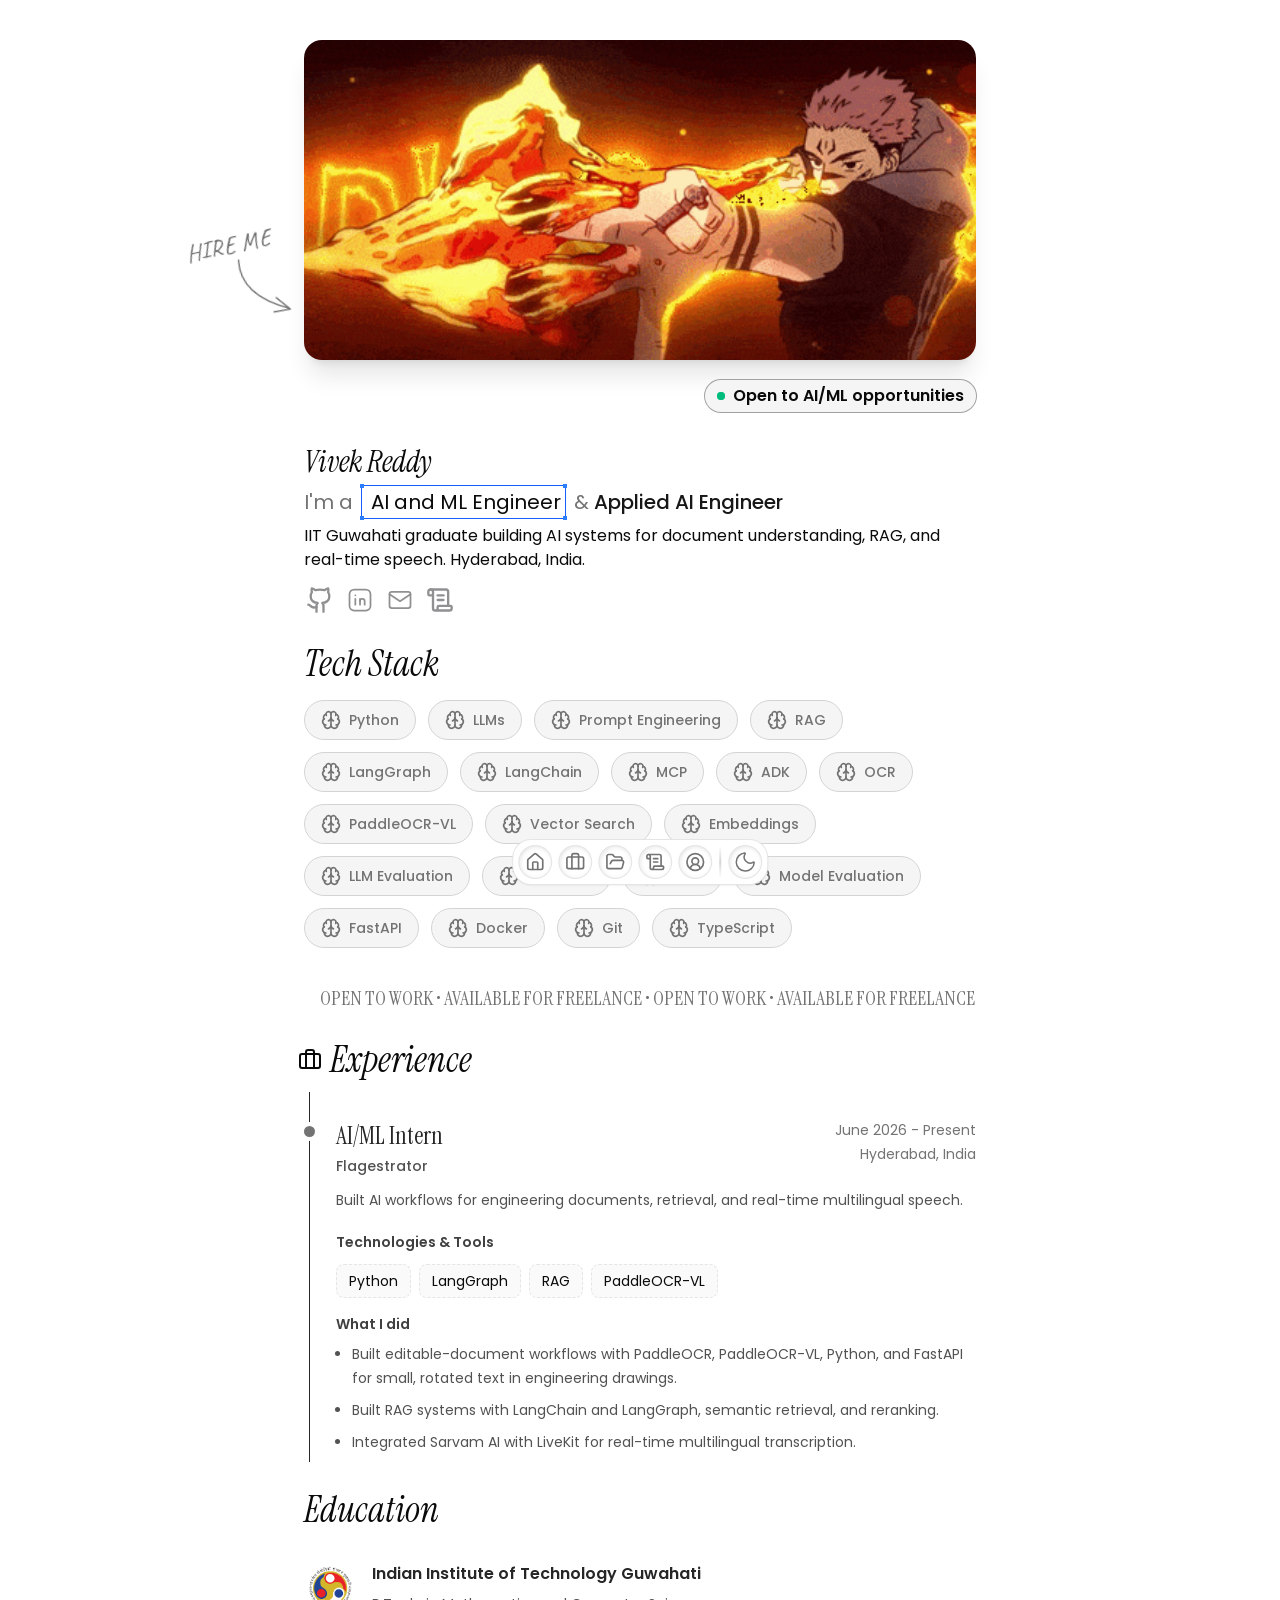
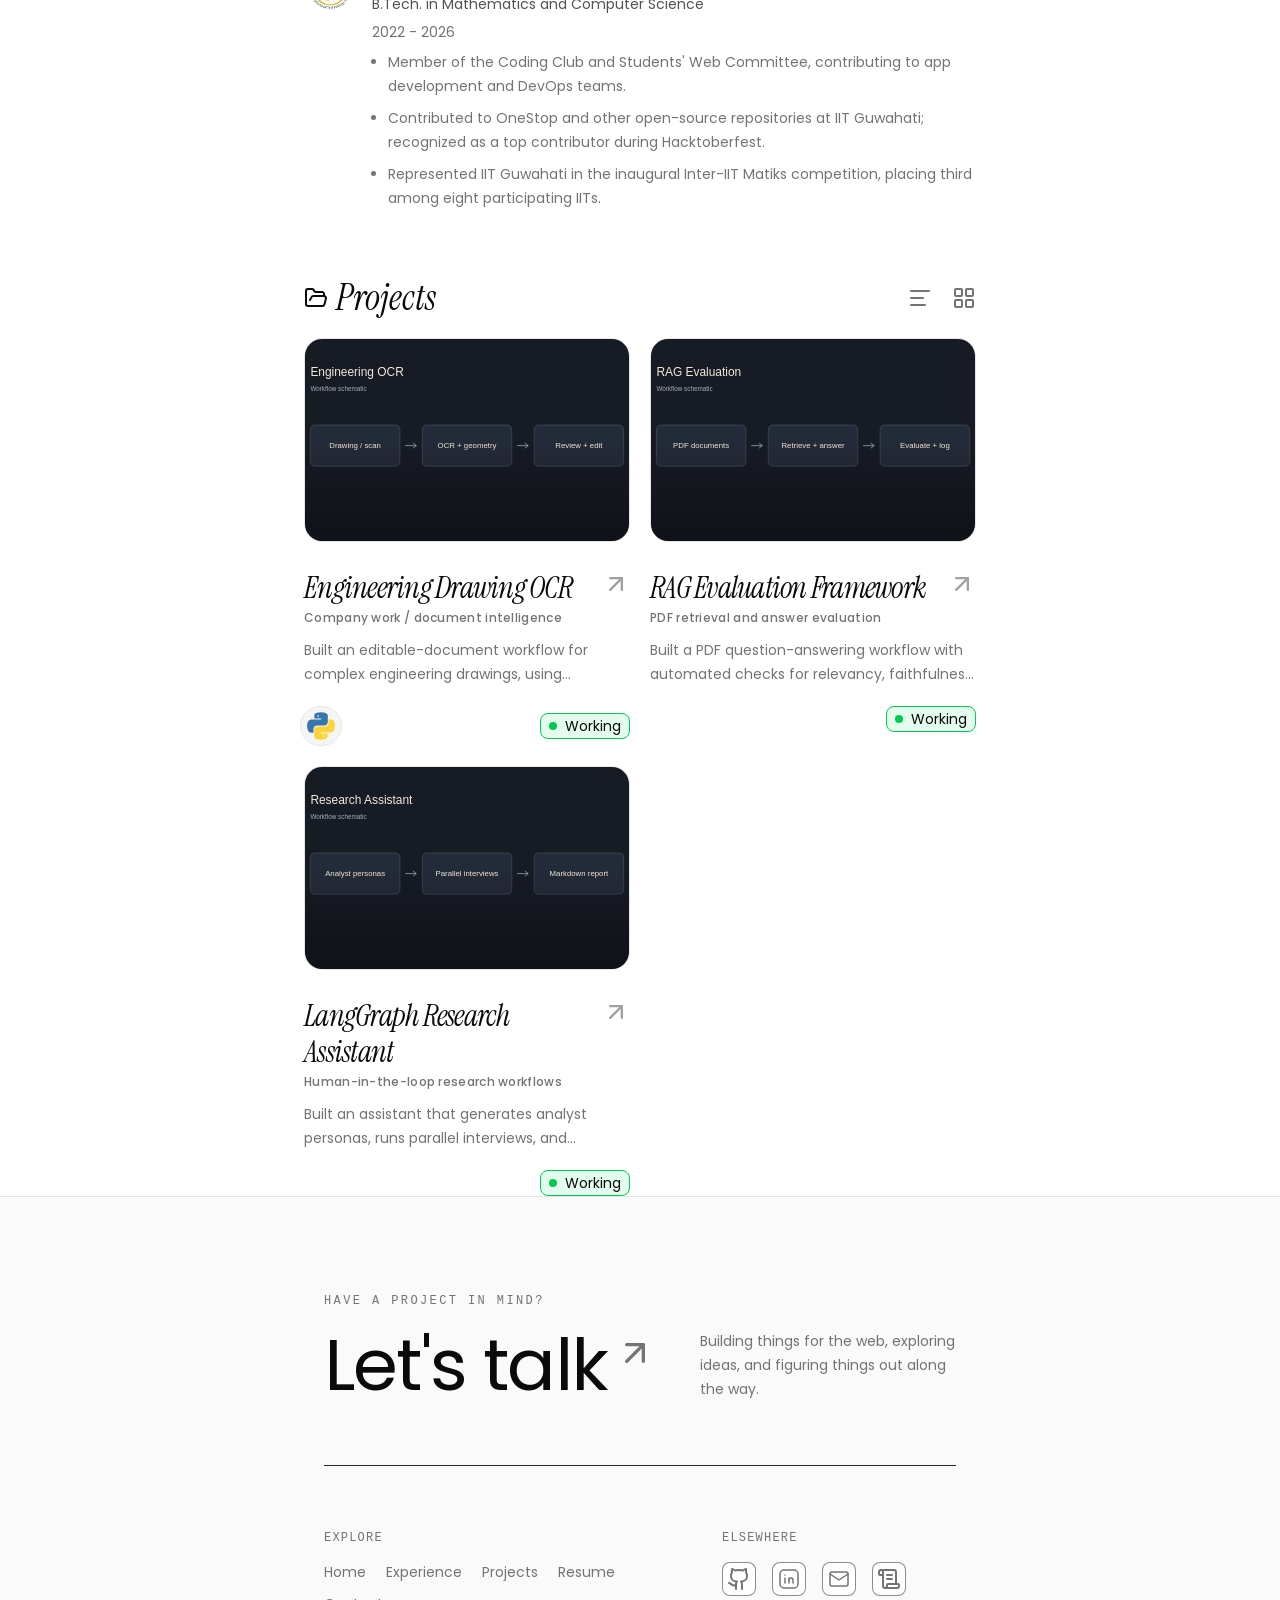
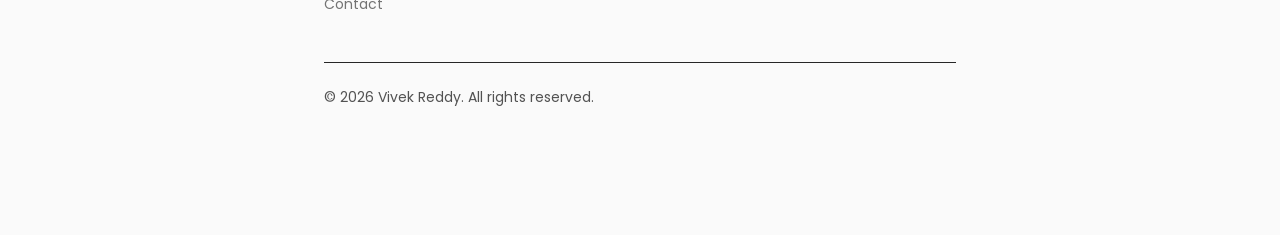
==== commit 3eed5403: "fix: deploy compact navigation dock" ====
--- a/index.html
+++ b/index.html
@@ -1,2 +1,2 @@
-<!DOCTYPE html><html lang="en" class="Uzg2RW_className h-full antialiased"><head><meta charSet="utf-8"/><meta name="viewport" content="width=device-width, initial-scale=1"/><link rel="preload" href="/_next/static/media/07a39a8a4660cc7c-s.p.0r6juujl39pe6.woff2" as="font" crossorigin="" type="font/woff2"/><link rel="preload" href="/_next/static/media/13958cae6c93c43e-s.p.1h18_wedhzk4h.woff2" as="font" crossorigin="" type="font/woff2"/><link rel="preload" href="/_next/static/media/1cb49a9fe872cb43-s.p.2mm3nq9i83l-m.woff2" as="font" crossorigin="" type="font/woff2"/><link rel="preload" href="/_next/static/media/22a701959b157a82-s.p.2o7m9ogm38dql.woff2" as="font" crossorigin="" type="font/woff2"/><link rel="preload" href="/_next/static/media/28314339ebbb98d1-s.p.11-gljxdt344a.woff2" as="font" crossorigin="" type="font/woff2"/><link rel="preload" href="/_next/static/media/2f0ae6d0ead4b7bb-s.p.38ww0mi76nb30.woff2" as="font" crossorigin="" type="font/woff2"/><link rel="preload" href="/_next/static/media/6bafae418e8a1b08-s.p.3o_v2fun1jzxk.woff2" as="font" crossorigin="" type="font/woff2"/><link rel="preload" href="/_next/static/media/76e9fd951b869c7b-s.p.3bh2vc0w-r-ll.woff2" as="font" crossorigin="" type="font/woff2"/><link rel="preload" href="/_next/static/media/9a9c462b1b299031-s.p.2ssdkv80hgt9-.woff2" as="font" crossorigin="" type="font/woff2"/><link rel="preload" href="/_next/static/media/d902bc2bfdd0a4cb-s.p.1g73gv09-xcb6.woff2" as="font" crossorigin="" type="font/woff2"/><link rel="preload" href="/_next/static/media/dd9dfc3601372168-s.p.43zbiuwnnoiok.woff2" as="font" crossorigin="" type="font/woff2"/><link rel="preload" href="/_next/static/media/e63b65bb308a9351-s.p.3j3877k49yy0l.woff2" as="font" crossorigin="" type="font/woff2"/><link rel="preload" as="image" href="/assets/sukuna.gif"/><link rel="stylesheet" href="/_next/static/chunks/24814zk7-0hqq.css" data-precedence="next"/><link rel="stylesheet" href="/_next/static/chunks/0wz6y3z-0e9-e.css" data-precedence="next"/><link rel="preload" as="script" fetchPriority="low" href="/_next/static/chunks/1kexj4s7oxhs2.js"/><script src="/_next/static/chunks/2kzd2bib-2ux6.js" async=""></script><script src="/_next/static/chunks/0d66q46efh1wk.js" async=""></script><script src="/_next/static/chunks/0zmsmzurrasnx.js" async=""></script><script src="/_next/static/chunks/turbopack-2c3mg3r-05n1w.js" async=""></script><script src="/_next/static/chunks/0ejizgy-ebrob.js" async=""></script><script src="/_next/static/chunks/1267rhjmux_n3.js" async=""></script><script src="/_next/static/chunks/16sw8bbz01xp5.js" async=""></script><script src="/_next/static/chunks/3xrgo_sew8iut.js" async=""></script><script src="/_next/static/chunks/40okvvrz53q6h.js" async=""></script><script src="/_next/static/chunks/2jvfwwtml-a9c.js" async=""></script><script src="/_next/static/chunks/0x7is-3e9sfpc.js" async=""></script><meta name="next-size-adjust" content=""/><title>Vivek Reddy - AI and ML Engineer</title><meta name="description" content="AI/ML Engineer and IIT Guwahati graduate building document intelligence, RAG, and real-time speech applications."/><meta name="robots" content="index, follow"/><link rel="canonical" href="https://v1vekreddy.github.io/"/><meta property="og:title" content="Vivek Reddy - AI and ML Engineer"/><meta property="og:description" content="AI/ML Engineer and IIT Guwahati graduate building document intelligence, RAG, and real-time speech applications."/><meta property="og:url" content="https://v1vekreddy.github.io/"/><meta property="og:site_name" content="Vivek Reddy"/><meta property="og:image" content="https://v1vekreddy.github.io/assets/social-preview.png"/><meta property="og:image:width" content="1200"/><meta property="og:image:height" content="630"/><meta property="og:image:alt" content="Vivek Reddy Portfolio Preview"/><meta property="og:type" content="website"/><meta name="twitter:card" content="summary_large_image"/><meta name="twitter:title" content="Vivek Reddy - AI and ML Engineer"/><meta name="twitter:description" content="AI/ML Engineer and IIT Guwahati graduate building document intelligence, RAG, and real-time speech applications."/><meta name="twitter:image" content="https://v1vekreddy.github.io/assets/social-preview.png"/><link rel="icon" href="data:,"/><script src="/_next/static/chunks/0cz1d0mv5g_q7.js" noModule=""></script></head><body class="flex min-h-full flex-col"><div hidden=""><!--$--><!--/$--></div><!--$?--><template id="B:0"></template><!--/$--><script>requestAnimationFrame(function(){$RT=performance.now()});</script><script id="_R_">(globalThis["TURBOPACK"] || (globalThis["TURBOPACK"] = [])).push({"otherChunks":["static/chunks/1kexj4s7oxhs2.js","static/chunks/2kzd2bib-2ux6.js","static/chunks/0d66q46efh1wk.js","static/chunks/0zmsmzurrasnx.js"],"runtimeModuleIds":[94553]});</script><script src="/_next/static/chunks/1kexj4s7oxhs2.js" async=""></script><div hidden id="S:0"><script>((a,b,c,d,e,f,g,h)=>{let i=document.documentElement,j=["light","dark"];function k(b){var c;(Array.isArray(a)?a:[a]).forEach(a=>{let c="class"===a,d=c&&f?e.map(a=>f[a]||a):e;c?(i.classList.remove(...d),i.classList.add(f&&f[b]?f[b]:b)):i.setAttribute(a,b)}),c=b,h&&j.includes(c)&&(i.style.colorScheme=c)}if(d)k(d);else try{let a=localStorage.getItem(b)||c,d=g&&"system"===a?window.matchMedia("(prefers-color-scheme: dark)").matches?"dark":"light":a;k(d)}catch(a){}})("class","theme","system",null,["light","dark"],null,true,true)</script><div aria-hidden="true" class="pointer-events-none fixed inset-x-0 top-0 z-9999 h-0.5" style="opacity:0"><div class="h-full bg-black shadow-[0_0_8px_rgba(255,255,255,0.65)] dark:bg-white" style="width:0%"></div></div><section aria-label="Notifications alt+T" tabindex="-1" aria-live="polite" aria-relevant="additions text" aria-atomic="false" data-react-aria-top-layer="true"></section><div aria-hidden="true" class="pointer-events-none fixed top-0 left-0 z-9999 hidden rounded-full bg-white mix-blend-difference md:block" style="transform:translateX(-100px) translateY(-100px) translateX(-50%) translateY(-50%)"></div><nav aria-label="Main navigation" class="fixed bottom-4 left-1/2 z-999 flex h-14 w-max -translate-x-1/2 scale-85 items-center gap-3 rounded-3xl bg-white p-2 text-neutral-900 shadow-sm ring ring-neutral-200 md:bottom-8 md:scale-100 dark:bg-neutral-800 dark:text-neutral-100 dark:ring-neutral-700"><div class="flex items-center gap-3"><div class="relative flex h-10 shrink-0 items-center justify-center" style="width:40px"><div class="flex size-10 shrink-0 items-center justify-center" style="transform-origin:bottom center;transform:none"><a aria-label="Home" class="group flex size-10 shrink-0 items-center justify-center rounded-2xl bg-white text-neutral-500 shadow-[inset_1px_1px_4px_rgba(0,0,0,0.1)] ring ring-neutral-200 transition-colors duration-200 hover:text-orange-500 hover:ring-orange-400 dark:bg-neutral-700 dark:text-neutral-300 dark:ring-neutral-700 dark:hover:text-indigo-400 dark:hover:ring-indigo-400" href="/"><svg xmlns="http://www.w3.org/2000/svg" width="24" height="24" viewBox="0 0 24 24" fill="none" stroke="currentColor" stroke-width="2" stroke-linecap="round" stroke-linejoin="round" class="lucide lucide-house overflow-hidden rounded-sm object-contain size-6 transition-colors" aria-hidden="true"><path d="M15 21v-8a1 1 0 0 0-1-1h-4a1 1 0 0 0-1 1v8"></path><path d="M3 10a2 2 0 0 1 .709-1.528l7-6a2 2 0 0 1 2.582 0l7 6A2 2 0 0 1 21 10v9a2 2 0 0 1-2 2H5a2 2 0 0 1-2-2z"></path></svg></a></div></div><div class="relative flex h-10 shrink-0 items-center justify-center" style="width:40px"><div class="flex size-10 shrink-0 items-center justify-center" style="transform-origin:bottom center;transform:none"><a aria-label="Experience" class="group flex size-10 shrink-0 items-center justify-center rounded-2xl bg-white text-neutral-500 shadow-[inset_1px_1px_4px_rgba(0,0,0,0.1)] ring ring-neutral-200 transition-colors duration-200 hover:text-orange-500 hover:ring-orange-400 dark:bg-neutral-700 dark:text-neutral-300 dark:ring-neutral-700 dark:hover:text-indigo-400 dark:hover:ring-indigo-400" href="/work/"><svg xmlns="http://www.w3.org/2000/svg" width="24" height="24" viewBox="0 0 24 24" fill="none" stroke="currentColor" stroke-width="2" stroke-linecap="round" stroke-linejoin="round" class="lucide lucide-briefcase size-6 transition-colors" aria-hidden="true"><path d="M16 20V4a2 2 0 0 0-2-2h-4a2 2 0 0 0-2 2v16"></path><rect width="20" height="14" x="2" y="6" rx="2"></rect></svg></a></div></div><div class="relative flex h-10 shrink-0 items-center justify-center" style="width:40px"><div class="flex size-10 shrink-0 items-center justify-center" style="transform-origin:bottom center;transform:none"><a aria-label="Projects" class="group flex size-10 shrink-0 items-center justify-center rounded-2xl bg-white text-neutral-500 shadow-[inset_1px_1px_4px_rgba(0,0,0,0.1)] ring ring-neutral-200 transition-colors duration-200 hover:text-orange-500 hover:ring-orange-400 dark:bg-neutral-700 dark:text-neutral-300 dark:ring-neutral-700 dark:hover:text-indigo-400 dark:hover:ring-indigo-400" href="/projects/"><svg xmlns="http://www.w3.org/2000/svg" width="24" height="24" viewBox="0 0 24 24" fill="none" stroke="currentColor" stroke-width="2" stroke-linecap="round" stroke-linejoin="round" class="lucide lucide-folder-open overflow-hidden rounded-sm object-contain size-6 transition-colors" aria-hidden="true"><path d="m6 14 1.5-2.9A2 2 0 0 1 9.24 10H20a2 2 0 0 1 1.94 2.5l-1.54 6a2 2 0 0 1-1.95 1.5H4a2 2 0 0 1-2-2V5a2 2 0 0 1 2-2h3.9a2 2 0 0 1 1.69.9l.81 1.2a2 2 0 0 0 1.67.9H18a2 2 0 0 1 2 2v2"></path></svg></a></div></div><div class="relative flex h-10 shrink-0 items-center justify-center" style="width:40px"><div class="flex size-10 shrink-0 items-center justify-center" style="transform-origin:bottom center;transform:none"><a aria-label="Resume" target="_blank" rel="noopener noreferrer" class="group flex size-10 shrink-0 items-center justify-center rounded-2xl bg-white text-neutral-500 shadow-[inset_1px_1px_4px_rgba(0,0,0,0.1)] ring ring-neutral-200 transition-colors duration-200 hover:text-orange-500 hover:ring-orange-400 dark:bg-neutral-700 dark:text-neutral-300 dark:ring-neutral-700 dark:hover:text-indigo-400 dark:hover:ring-indigo-400" href="https://drive.google.com/file/d/1ZKZkrltONeVqQ4238UbZ5IHSVpFeZGAL/view?usp=sharing"><svg xmlns="http://www.w3.org/2000/svg" width="24" height="24" viewBox="0 0 24 24" fill="none" stroke="currentColor" stroke-width="2" stroke-linecap="round" stroke-linejoin="round" class="lucide lucide-scroll-text size-6 transition-colors" aria-hidden="true"><path d="M15 12h-5"></path><path d="M15 8h-5"></path><path d="M19 17V5a2 2 0 0 0-2-2H4"></path><path d="M8 21h12a2 2 0 0 0 2-2v-1a1 1 0 0 0-1-1H11a1 1 0 0 0-1 1v1a2 2 0 1 1-4 0V5a2 2 0 1 0-4 0v2a1 1 0 0 0 1 1h3"></path></svg></a></div></div><div class="relative flex h-10 shrink-0 items-center justify-center" style="width:40px"><div class="flex size-10 shrink-0 items-center justify-center" style="transform-origin:bottom center;transform:none"><a aria-label="Contact" class="group flex size-10 shrink-0 items-center justify-center rounded-2xl bg-white text-neutral-500 shadow-[inset_1px_1px_4px_rgba(0,0,0,0.1)] ring ring-neutral-200 transition-colors duration-200 hover:text-orange-500 hover:ring-orange-400 dark:bg-neutral-700 dark:text-neutral-300 dark:ring-neutral-700 dark:hover:text-indigo-400 dark:hover:ring-indigo-400" href="/contact/"><svg xmlns="http://www.w3.org/2000/svg" width="24" height="24" viewBox="0 0 24 24" fill="none" stroke="currentColor" stroke-width="2" stroke-linecap="round" stroke-linejoin="round" class="lucide lucide-circle-user-round lucide-user-circle-2 size-6 transition-colors" aria-hidden="true"><path d="M17.925 20.056a6 6 0 0 0-11.851.001"></path><circle cx="12" cy="11" r="4"></circle><circle cx="12" cy="12" r="10"></circle></svg></a></div></div></div><div class="h-full w-[1.5px] shrink-0 bg-linear-to-b from-transparent via-neutral-300 to-transparent dark:via-neutral-600"></div><div class="relative flex h-10 shrink-0 items-center justify-center" style="width:40px"><div class="flex size-10 shrink-0 items-center justify-center" style="transform-origin:bottom center;transform:none"><div class="group flex size-10 shrink-0 items-center justify-center rounded-2xl bg-white text-neutral-500 shadow-[inset_1px_1px_4px_rgba(0,0,0,0.1)] ring ring-neutral-200 transition-colors duration-200 hover:text-orange-500 hover:ring-orange-400 dark:bg-neutral-700 dark:text-neutral-300 dark:ring-neutral-700 dark:hover:text-indigo-400 dark:hover:ring-indigo-400"><button type="button" aria-label="Toggle theme" aria-pressed="false" class="group flex size-full cursor-pointer items-center justify-center"></button></div></div></div></nav><section class="mx-auto w-full max-w-2xl mt-5 px-4 md:px-6 lg:px-0"><section class="mx-auto w-full max-w-2xl"><div class="relative"><div style="width:100%;opacity:0;transform:translate3d(0, 18px, 0)"><div class="relative mx-auto my-5 h-42 w-full max-w-3xl overflow-hidden rounded-2xl shadow-xl sm:h-72 md:h-80"><img alt="Animated anime cover" decoding="async" data-nimg="fill" class="object-cover" style="position:absolute;height:100%;width:100%;left:0;top:0;right:0;bottom:0;color:transparent" src="/assets/sukuna.gif"/></div></div><a href="mailto:vivekreddyiitg@gmail.com" class="ylVCLG_className hire-note absolute -left-28 top-1/2 hidden -rotate-12 text-2xl text-neutral-500 transition-colors hover:text-foreground lg:block">HIRE ME<svg viewBox="0 0 100 90" fill="none" aria-hidden="true" class="ml-8 h-16 w-20 rotate-12"><path d="M10 8 Q12 58 82 76 M63 61 L83 77 L60 81" stroke="currentColor" stroke-width="2" stroke-linecap="round" stroke-linejoin="round"></path></svg></a><div style="width:100%;opacity:0;transform:translate3d(0, 18px, 0)"><div class="mt-4 flex justify-center md:justify-end"><div class="relative flex items-center gap-2 rounded-full bg-neutral-100 px-3 py-1 ring ring-neutral-400 dark:bg-neutral-900 dark:ring-neutral-700"><span class="relative inline-flex"><span class="absolute inline-flex h-full w-full animate-ping rounded-full bg-emerald-500 opacity-75"></span><span class="relative inline-flex h-2 w-2 rounded-full bg-emerald-500"></span></span><p class="font-semibold">Open to AI/ML opportunities</p></div></div></div></div><div class="mt-5 md:mt-8"><div style="width:100%;opacity:0;transform:translate3d(0, 18px, 0)"><div class="flex items-center justify-center gap-3 md:justify-start"><h1 class="KZWinq_className text-3xl font-bold italic">Vivek Reddy</h1></div></div><div style="width:100%;opacity:0;transform:translate3d(0, 18px, 0)"><p class="my-2 text-center text-sm text-neutral-500 md:text-left md:text-xl">I&#x27;m a<span class="text-foreground relative mx-2 border border-blue-600 px-1 py-0.5"> <span class="absolute -top-0.5 -left-0.5 size-1 bg-blue-500"></span><span class="absolute -top-0.5 -right-0.5 size-1 bg-blue-500"></span><span class="absolute -bottom-0.5 -left-0.5 size-1 bg-blue-500"></span><span class="absolute -right-0.5 -bottom-0.5 size-1 bg-blue-500"></span>AI and ML Engineer</span>&amp;<!-- --> <span class="relative mt-3 inline-grid h-[1.5em] min-w-[11ch] text-left align-bottom font-medium text-neutral-900 md:mt-0 md:h-auto dark:text-neutral-100"><span class="col-start-1 row-start-1 whitespace-nowrap relative" style="opacity:1;filter:blur(0px);transform:none">Applied AI Engineer</span><span class="col-start-1 row-start-1 whitespace-nowrap pointer-events-none absolute" style="opacity:0;filter:blur(4px);transform:translateY(5px)">Software Engineer</span></span></p></div><div style="width:100%;opacity:0;transform:translate3d(0, 18px, 0)"><p class="my-2 text-center text-sm md:text-left md:text-base">IIT Guwahati graduate building AI systems for document understanding, RAG, and real-time speech. Hyderabad, India.</p></div><div style="width:100%;opacity:0;transform:translate3d(0, 18px, 0)"><div class="my-3 flex w-fit items-center justify-center gap-2 md:justify-start"><button type="button" id="base-ui-_R_7j92ltdb_" data-base-ui-tooltip-trigger="" data-slot="tooltip-trigger"><a target="_blank" rel="noopener noreferrer" aria-label="GitHub" class="flex size-8 items-center justify-center" href="https://github.com/v1vekreddy"><svg xmlns="http://www.w3.org/2000/svg" width="24" height="24" viewBox="0 0 24 24" fill="none" stroke="currentColor" stroke-width="2" stroke-linecap="round" stroke-linejoin="round" class="lucide lucide-github overflow-hidden rounded-sm object-contain size-7 text-[#909092]" aria-hidden="true"><path d="M15 22v-4a4.8 4.8 0 0 0-1-3.5c3 0 6-2 6-5.5.08-1.25-.27-2.48-1-3.5.28-1.15.28-2.35 0-3.5 0 0-1 0-3 1.5-2.64-.5-5.36-.5-8 0C6 2 5 2 5 2c-.3 1.15-.3 2.35 0 3.5A5.403 5.403 0 0 0 4 9c0 3.5 3 5.5 6 5.5-.39.49-.68 1.05-.85 1.65-.17.6-.22 1.23-.15 1.85v4"></path><path d="M9 18c-4.51 2-5-2-7-2"></path></svg></a></button><button type="button" id="base-ui-_R_7l92ltdb_" data-base-ui-tooltip-trigger="" data-slot="tooltip-trigger"><a target="_blank" rel="noopener noreferrer" aria-label="LinkedIn" class="flex size-8 items-center justify-center" href="https://www.linkedin.com/in/vivekreddyr/"><svg xmlns="http://www.w3.org/2000/svg" width="32" height="32" viewBox="0 0 24 24" fill="none" stroke="currentColor" stroke-width="1.5" stroke-linecap="round" stroke-linejoin="round" class="icon icon-tabler icons-tabler-outline icon-tabler-brand-linkedin size-7 text-[#909092]"><path stroke="none" d="M0 0h24v24H0z" fill="none"></path><path d="M8 11v5"></path><path d="M8 8v.01"></path><path d="M12 16v-5"></path><path d="M16 16v-3a2 2 0 1 0 -4 0"></path><path d="M3 7a4 4 0 0 1 4 -4h10a4 4 0 0 1 4 4v10a4 4 0 0 1 -4 4h-10a4 4 0 0 1 -4 -4l0 -10"></path></svg></a></button><button type="button" id="base-ui-_R_7n92ltdb_" data-base-ui-tooltip-trigger="" data-slot="tooltip-trigger"><a target="_blank" rel="noopener noreferrer" aria-label="Email" class="flex size-8 items-center justify-center" href="mailto:vivekreddyiitg@gmail.com"><svg xmlns="http://www.w3.org/2000/svg" width="32" height="32" viewBox="0 0 256 256" fill="none" stroke="currentColor" stroke-width="1.5" stroke-linecap="round" stroke-linejoin="round" class="size-7 text-[#909092]"><g transform="scale(10.6667)"><path stroke="none" d="M0 0h24v24H0z" fill="none"></path><path d="M3 7a2 2 0 0 1 2 -2h14a2 2 0 0 1 2 2v10a2 2 0 0 1 -2 2h-14a2 2 0 0 1 -2 -2v-10"></path><path d="M3 7l9 6l9 -6"></path></g></svg></a></button><button type="button" id="base-ui-_R_7p92ltdb_" data-base-ui-tooltip-trigger="" data-slot="tooltip-trigger"><a target="_blank" rel="noopener noreferrer" aria-label="Resume" class="flex size-8 items-center justify-center" href="https://drive.google.com/file/d/1ZKZkrltONeVqQ4238UbZ5IHSVpFeZGAL/view?usp=sharing"><svg xmlns="http://www.w3.org/2000/svg" width="24" height="24" viewBox="0 0 24 24" fill="none" stroke="currentColor" stroke-width="2" stroke-linecap="round" stroke-linejoin="round" class="lucide lucide-scroll-text size-7 text-[#909092]" aria-hidden="true"><path d="M15 12h-5"></path><path d="M15 8h-5"></path><path d="M19 17V5a2 2 0 0 0-2-2H4"></path><path d="M8 21h12a2 2 0 0 0 2-2v-1a1 1 0 0 0-1-1H11a1 1 0 0 0-1 1v1a2 2 0 1 1-4 0V5a2 2 0 1 0-4 0v2a1 1 0 0 0 1 1h3"></path></svg></a></button></div></div></div></section><div style="width:100%;opacity:0;transform:translate3d(0, 18px, 0)"><section class="mx-auto w-full max-w-2xl"><h2 class="mt-7 font-semibold italic text-3xl sm:text-4xl KZWinq_className">Tech Stack</h2><div class="w-full py-4"><div class="flex flex-wrap items-center gap-3"><div class="flex h-10 w-fit shrink-0 items-center gap-2 rounded-full border border-neutral-300 bg-neutral-100 px-4 text-sm font-medium whitespace-nowrap text-neutral-500 transition-transform duration-200 dark:border-neutral-200/10 dark:bg-neutral-900"><span class="flex size-5 shrink-0 items-center justify-center [&amp;&gt;svg]:size-full"><svg xmlns="http://www.w3.org/2000/svg" width="24" height="24" viewBox="0 0 24 24" fill="none" stroke="currentColor" stroke-width="2" stroke-linecap="round" stroke-linejoin="round" class="lucide lucide-brain" aria-hidden="true"><path d="M12 18V5"></path><path d="M15 13a4.17 4.17 0 0 1-3-4 4.17 4.17 0 0 1-3 4"></path><path d="M17.598 6.5A3 3 0 1 0 12 5a3 3 0 1 0-5.598 1.5"></path><path d="M17.997 5.125a4 4 0 0 1 2.526 5.77"></path><path d="M18 18a4 4 0 0 0 2-7.464"></path><path d="M19.967 17.483A4 4 0 1 1 12 18a4 4 0 1 1-7.967-.517"></path><path d="M6 18a4 4 0 0 1-2-7.464"></path><path d="M6.003 5.125a4 4 0 0 0-2.526 5.77"></path></svg></span><span>Python</span></div><div class="flex h-10 w-fit shrink-0 items-center gap-2 rounded-full border border-neutral-300 bg-neutral-100 px-4 text-sm font-medium whitespace-nowrap text-neutral-500 transition-transform duration-200 dark:border-neutral-200/10 dark:bg-neutral-900"><span class="flex size-5 shrink-0 items-center justify-center [&amp;&gt;svg]:size-full"><svg xmlns="http://www.w3.org/2000/svg" width="24" height="24" viewBox="0 0 24 24" fill="none" stroke="currentColor" stroke-width="2" stroke-linecap="round" stroke-linejoin="round" class="lucide lucide-brain" aria-hidden="true"><path d="M12 18V5"></path><path d="M15 13a4.17 4.17 0 0 1-3-4 4.17 4.17 0 0 1-3 4"></path><path d="M17.598 6.5A3 3 0 1 0 12 5a3 3 0 1 0-5.598 1.5"></path><path d="M17.997 5.125a4 4 0 0 1 2.526 5.77"></path><path d="M18 18a4 4 0 0 0 2-7.464"></path><path d="M19.967 17.483A4 4 0 1 1 12 18a4 4 0 1 1-7.967-.517"></path><path d="M6 18a4 4 0 0 1-2-7.464"></path><path d="M6.003 5.125a4 4 0 0 0-2.526 5.77"></path></svg></span><span>LLMs</span></div><div class="flex h-10 w-fit shrink-0 items-center gap-2 rounded-full border border-neutral-300 bg-neutral-100 px-4 text-sm font-medium whitespace-nowrap text-neutral-500 transition-transform duration-200 dark:border-neutral-200/10 dark:bg-neutral-900"><span class="flex size-5 shrink-0 items-center justify-center [&amp;&gt;svg]:size-full"><svg xmlns="http://www.w3.org/2000/svg" width="24" height="24" viewBox="0 0 24 24" fill="none" stroke="currentColor" stroke-width="2" stroke-linecap="round" stroke-linejoin="round" class="lucide lucide-brain" aria-hidden="true"><path d="M12 18V5"></path><path d="M15 13a4.17 4.17 0 0 1-3-4 4.17 4.17 0 0 1-3 4"></path><path d="M17.598 6.5A3 3 0 1 0 12 5a3 3 0 1 0-5.598 1.5"></path><path d="M17.997 5.125a4 4 0 0 1 2.526 5.77"></path><path d="M18 18a4 4 0 0 0 2-7.464"></path><path d="M19.967 17.483A4 4 0 1 1 12 18a4 4 0 1 1-7.967-.517"></path><path d="M6 18a4 4 0 0 1-2-7.464"></path><path d="M6.003 5.125a4 4 0 0 0-2.526 5.77"></path></svg></span><span>Prompt Engineering</span></div><div class="flex h-10 w-fit shrink-0 items-center gap-2 rounded-full border border-neutral-300 bg-neutral-100 px-4 text-sm font-medium whitespace-nowrap text-neutral-500 transition-transform duration-200 dark:border-neutral-200/10 dark:bg-neutral-900"><span class="flex size-5 shrink-0 items-center justify-center [&amp;&gt;svg]:size-full"><svg xmlns="http://www.w3.org/2000/svg" width="24" height="24" viewBox="0 0 24 24" fill="none" stroke="currentColor" stroke-width="2" stroke-linecap="round" stroke-linejoin="round" class="lucide lucide-brain" aria-hidden="true"><path d="M12 18V5"></path><path d="M15 13a4.17 4.17 0 0 1-3-4 4.17 4.17 0 0 1-3 4"></path><path d="M17.598 6.5A3 3 0 1 0 12 5a3 3 0 1 0-5.598 1.5"></path><path d="M17.997 5.125a4 4 0 0 1 2.526 5.77"></path><path d="M18 18a4 4 0 0 0 2-7.464"></path><path d="M19.967 17.483A4 4 0 1 1 12 18a4 4 0 1 1-7.967-.517"></path><path d="M6 18a4 4 0 0 1-2-7.464"></path><path d="M6.003 5.125a4 4 0 0 0-2.526 5.77"></path></svg></span><span>RAG</span></div><div class="flex h-10 w-fit shrink-0 items-center gap-2 rounded-full border border-neutral-300 bg-neutral-100 px-4 text-sm font-medium whitespace-nowrap text-neutral-500 transition-transform duration-200 dark:border-neutral-200/10 dark:bg-neutral-900"><span class="flex size-5 shrink-0 items-center justify-center [&amp;&gt;svg]:size-full"><svg xmlns="http://www.w3.org/2000/svg" width="24" height="24" viewBox="0 0 24 24" fill="none" stroke="currentColor" stroke-width="2" stroke-linecap="round" stroke-linejoin="round" class="lucide lucide-brain" aria-hidden="true"><path d="M12 18V5"></path><path d="M15 13a4.17 4.17 0 0 1-3-4 4.17 4.17 0 0 1-3 4"></path><path d="M17.598 6.5A3 3 0 1 0 12 5a3 3 0 1 0-5.598 1.5"></path><path d="M17.997 5.125a4 4 0 0 1 2.526 5.77"></path><path d="M18 18a4 4 0 0 0 2-7.464"></path><path d="M19.967 17.483A4 4 0 1 1 12 18a4 4 0 1 1-7.967-.517"></path><path d="M6 18a4 4 0 0 1-2-7.464"></path><path d="M6.003 5.125a4 4 0 0 0-2.526 5.77"></path></svg></span><span>LangGraph</span></div><div class="flex h-10 w-fit shrink-0 items-center gap-2 rounded-full border border-neutral-300 bg-neutral-100 px-4 text-sm font-medium whitespace-nowrap text-neutral-500 transition-transform duration-200 dark:border-neutral-200/10 dark:bg-neutral-900"><span class="flex size-5 shrink-0 items-center justify-center [&amp;&gt;svg]:size-full"><svg xmlns="http://www.w3.org/2000/svg" width="24" height="24" viewBox="0 0 24 24" fill="none" stroke="currentColor" stroke-width="2" stroke-linecap="round" stroke-linejoin="round" class="lucide lucide-brain" aria-hidden="true"><path d="M12 18V5"></path><path d="M15 13a4.17 4.17 0 0 1-3-4 4.17 4.17 0 0 1-3 4"></path><path d="M17.598 6.5A3 3 0 1 0 12 5a3 3 0 1 0-5.598 1.5"></path><path d="M17.997 5.125a4 4 0 0 1 2.526 5.77"></path><path d="M18 18a4 4 0 0 0 2-7.464"></path><path d="M19.967 17.483A4 4 0 1 1 12 18a4 4 0 1 1-7.967-.517"></path><path d="M6 18a4 4 0 0 1-2-7.464"></path><path d="M6.003 5.125a4 4 0 0 0-2.526 5.77"></path></svg></span><span>LangChain</span></div><div class="flex h-10 w-fit shrink-0 items-center gap-2 rounded-full border border-neutral-300 bg-neutral-100 px-4 text-sm font-medium whitespace-nowrap text-neutral-500 transition-transform duration-200 dark:border-neutral-200/10 dark:bg-neutral-900"><span class="flex size-5 shrink-0 items-center justify-center [&amp;&gt;svg]:size-full"><svg xmlns="http://www.w3.org/2000/svg" width="24" height="24" viewBox="0 0 24 24" fill="none" stroke="currentColor" stroke-width="2" stroke-linecap="round" stroke-linejoin="round" class="lucide lucide-brain" aria-hidden="true"><path d="M12 18V5"></path><path d="M15 13a4.17 4.17 0 0 1-3-4 4.17 4.17 0 0 1-3 4"></path><path d="M17.598 6.5A3 3 0 1 0 12 5a3 3 0 1 0-5.598 1.5"></path><path d="M17.997 5.125a4 4 0 0 1 2.526 5.77"></path><path d="M18 18a4 4 0 0 0 2-7.464"></path><path d="M19.967 17.483A4 4 0 1 1 12 18a4 4 0 1 1-7.967-.517"></path><path d="M6 18a4 4 0 0 1-2-7.464"></path><path d="M6.003 5.125a4 4 0 0 0-2.526 5.77"></path></svg></span><span>MCP</span></div><div class="flex h-10 w-fit shrink-0 items-center gap-2 rounded-full border border-neutral-300 bg-neutral-100 px-4 text-sm font-medium whitespace-nowrap text-neutral-500 transition-transform duration-200 dark:border-neutral-200/10 dark:bg-neutral-900"><span class="flex size-5 shrink-0 items-center justify-center [&amp;&gt;svg]:size-full"><svg xmlns="http://www.w3.org/2000/svg" width="24" height="24" viewBox="0 0 24 24" fill="none" stroke="currentColor" stroke-width="2" stroke-linecap="round" stroke-linejoin="round" class="lucide lucide-brain" aria-hidden="true"><path d="M12 18V5"></path><path d="M15 13a4.17 4.17 0 0 1-3-4 4.17 4.17 0 0 1-3 4"></path><path d="M17.598 6.5A3 3 0 1 0 12 5a3 3 0 1 0-5.598 1.5"></path><path d="M17.997 5.125a4 4 0 0 1 2.526 5.77"></path><path d="M18 18a4 4 0 0 0 2-7.464"></path><path d="M19.967 17.483A4 4 0 1 1 12 18a4 4 0 1 1-7.967-.517"></path><path d="M6 18a4 4 0 0 1-2-7.464"></path><path d="M6.003 5.125a4 4 0 0 0-2.526 5.77"></path></svg></span><span>ADK</span></div><div class="flex h-10 w-fit shrink-0 items-center gap-2 rounded-full border border-neutral-300 bg-neutral-100 px-4 text-sm font-medium whitespace-nowrap text-neutral-500 transition-transform duration-200 dark:border-neutral-200/10 dark:bg-neutral-900"><span class="flex size-5 shrink-0 items-center justify-center [&amp;&gt;svg]:size-full"><svg xmlns="http://www.w3.org/2000/svg" width="24" height="24" viewBox="0 0 24 24" fill="none" stroke="currentColor" stroke-width="2" stroke-linecap="round" stroke-linejoin="round" class="lucide lucide-brain" aria-hidden="true"><path d="M12 18V5"></path><path d="M15 13a4.17 4.17 0 0 1-3-4 4.17 4.17 0 0 1-3 4"></path><path d="M17.598 6.5A3 3 0 1 0 12 5a3 3 0 1 0-5.598 1.5"></path><path d="M17.997 5.125a4 4 0 0 1 2.526 5.77"></path><path d="M18 18a4 4 0 0 0 2-7.464"></path><path d="M19.967 17.483A4 4 0 1 1 12 18a4 4 0 1 1-7.967-.517"></path><path d="M6 18a4 4 0 0 1-2-7.464"></path><path d="M6.003 5.125a4 4 0 0 0-2.526 5.77"></path></svg></span><span>OCR</span></div><div class="flex h-10 w-fit shrink-0 items-center gap-2 rounded-full border border-neutral-300 bg-neutral-100 px-4 text-sm font-medium whitespace-nowrap text-neutral-500 transition-transform duration-200 dark:border-neutral-200/10 dark:bg-neutral-900"><span class="flex size-5 shrink-0 items-center justify-center [&amp;&gt;svg]:size-full"><svg xmlns="http://www.w3.org/2000/svg" width="24" height="24" viewBox="0 0 24 24" fill="none" stroke="currentColor" stroke-width="2" stroke-linecap="round" stroke-linejoin="round" class="lucide lucide-brain" aria-hidden="true"><path d="M12 18V5"></path><path d="M15 13a4.17 4.17 0 0 1-3-4 4.17 4.17 0 0 1-3 4"></path><path d="M17.598 6.5A3 3 0 1 0 12 5a3 3 0 1 0-5.598 1.5"></path><path d="M17.997 5.125a4 4 0 0 1 2.526 5.77"></path><path d="M18 18a4 4 0 0 0 2-7.464"></path><path d="M19.967 17.483A4 4 0 1 1 12 18a4 4 0 1 1-7.967-.517"></path><path d="M6 18a4 4 0 0 1-2-7.464"></path><path d="M6.003 5.125a4 4 0 0 0-2.526 5.77"></path></svg></span><span>PaddleOCR-VL</span></div><div class="flex h-10 w-fit shrink-0 items-center gap-2 rounded-full border border-neutral-300 bg-neutral-100 px-4 text-sm font-medium whitespace-nowrap text-neutral-500 transition-transform duration-200 dark:border-neutral-200/10 dark:bg-neutral-900"><span class="flex size-5 shrink-0 items-center justify-center [&amp;&gt;svg]:size-full"><svg xmlns="http://www.w3.org/2000/svg" width="24" height="24" viewBox="0 0 24 24" fill="none" stroke="currentColor" stroke-width="2" stroke-linecap="round" stroke-linejoin="round" class="lucide lucide-brain" aria-hidden="true"><path d="M12 18V5"></path><path d="M15 13a4.17 4.17 0 0 1-3-4 4.17 4.17 0 0 1-3 4"></path><path d="M17.598 6.5A3 3 0 1 0 12 5a3 3 0 1 0-5.598 1.5"></path><path d="M17.997 5.125a4 4 0 0 1 2.526 5.77"></path><path d="M18 18a4 4 0 0 0 2-7.464"></path><path d="M19.967 17.483A4 4 0 1 1 12 18a4 4 0 1 1-7.967-.517"></path><path d="M6 18a4 4 0 0 1-2-7.464"></path><path d="M6.003 5.125a4 4 0 0 0-2.526 5.77"></path></svg></span><span>Vector Search</span></div><div class="flex h-10 w-fit shrink-0 items-center gap-2 rounded-full border border-neutral-300 bg-neutral-100 px-4 text-sm font-medium whitespace-nowrap text-neutral-500 transition-transform duration-200 dark:border-neutral-200/10 dark:bg-neutral-900"><span class="flex size-5 shrink-0 items-center justify-center [&amp;&gt;svg]:size-full"><svg xmlns="http://www.w3.org/2000/svg" width="24" height="24" viewBox="0 0 24 24" fill="none" stroke="currentColor" stroke-width="2" stroke-linecap="round" stroke-linejoin="round" class="lucide lucide-brain" aria-hidden="true"><path d="M12 18V5"></path><path d="M15 13a4.17 4.17 0 0 1-3-4 4.17 4.17 0 0 1-3 4"></path><path d="M17.598 6.5A3 3 0 1 0 12 5a3 3 0 1 0-5.598 1.5"></path><path d="M17.997 5.125a4 4 0 0 1 2.526 5.77"></path><path d="M18 18a4 4 0 0 0 2-7.464"></path><path d="M19.967 17.483A4 4 0 1 1 12 18a4 4 0 1 1-7.967-.517"></path><path d="M6 18a4 4 0 0 1-2-7.464"></path><path d="M6.003 5.125a4 4 0 0 0-2.526 5.77"></path></svg></span><span>Embeddings</span></div><div class="flex h-10 w-fit shrink-0 items-center gap-2 rounded-full border border-neutral-300 bg-neutral-100 px-4 text-sm font-medium whitespace-nowrap text-neutral-500 transition-transform duration-200 dark:border-neutral-200/10 dark:bg-neutral-900"><span class="flex size-5 shrink-0 items-center justify-center [&amp;&gt;svg]:size-full"><svg xmlns="http://www.w3.org/2000/svg" width="24" height="24" viewBox="0 0 24 24" fill="none" stroke="currentColor" stroke-width="2" stroke-linecap="round" stroke-linejoin="round" class="lucide lucide-brain" aria-hidden="true"><path d="M12 18V5"></path><path d="M15 13a4.17 4.17 0 0 1-3-4 4.17 4.17 0 0 1-3 4"></path><path d="M17.598 6.5A3 3 0 1 0 12 5a3 3 0 1 0-5.598 1.5"></path><path d="M17.997 5.125a4 4 0 0 1 2.526 5.77"></path><path d="M18 18a4 4 0 0 0 2-7.464"></path><path d="M19.967 17.483A4 4 0 1 1 12 18a4 4 0 1 1-7.967-.517"></path><path d="M6 18a4 4 0 0 1-2-7.464"></path><path d="M6.003 5.125a4 4 0 0 0-2.526 5.77"></path></svg></span><span>LLM Evaluation</span></div><div class="flex h-10 w-fit shrink-0 items-center gap-2 rounded-full border border-neutral-300 bg-neutral-100 px-4 text-sm font-medium whitespace-nowrap text-neutral-500 transition-transform duration-200 dark:border-neutral-200/10 dark:bg-neutral-900"><span class="flex size-5 shrink-0 items-center justify-center [&amp;&gt;svg]:size-full"><svg xmlns="http://www.w3.org/2000/svg" width="24" height="24" viewBox="0 0 24 24" fill="none" stroke="currentColor" stroke-width="2" stroke-linecap="round" stroke-linejoin="round" class="lucide lucide-brain" aria-hidden="true"><path d="M12 18V5"></path><path d="M15 13a4.17 4.17 0 0 1-3-4 4.17 4.17 0 0 1-3 4"></path><path d="M17.598 6.5A3 3 0 1 0 12 5a3 3 0 1 0-5.598 1.5"></path><path d="M17.997 5.125a4 4 0 0 1 2.526 5.77"></path><path d="M18 18a4 4 0 0 0 2-7.464"></path><path d="M19.967 17.483A4 4 0 1 1 12 18a4 4 0 1 1-7.967-.517"></path><path d="M6 18a4 4 0 0 1-2-7.464"></path><path d="M6.003 5.125a4 4 0 0 0-2.526 5.77"></path></svg></span><span>DeepEval</span></div><div class="flex h-10 w-fit shrink-0 items-center gap-2 rounded-full border border-neutral-300 bg-neutral-100 px-4 text-sm font-medium whitespace-nowrap text-neutral-500 transition-transform duration-200 dark:border-neutral-200/10 dark:bg-neutral-900"><span class="flex size-5 shrink-0 items-center justify-center [&amp;&gt;svg]:size-full"><svg xmlns="http://www.w3.org/2000/svg" width="24" height="24" viewBox="0 0 24 24" fill="none" stroke="currentColor" stroke-width="2" stroke-linecap="round" stroke-linejoin="round" class="lucide lucide-brain" aria-hidden="true"><path d="M12 18V5"></path><path d="M15 13a4.17 4.17 0 0 1-3-4 4.17 4.17 0 0 1-3 4"></path><path d="M17.598 6.5A3 3 0 1 0 12 5a3 3 0 1 0-5.598 1.5"></path><path d="M17.997 5.125a4 4 0 0 1 2.526 5.77"></path><path d="M18 18a4 4 0 0 0 2-7.464"></path><path d="M19.967 17.483A4 4 0 1 1 12 18a4 4 0 1 1-7.967-.517"></path><path d="M6 18a4 4 0 0 1-2-7.464"></path><path d="M6.003 5.125a4 4 0 0 0-2.526 5.77"></path></svg></span><span>FAISS</span></div><div class="flex h-10 w-fit shrink-0 items-center gap-2 rounded-full border border-neutral-300 bg-neutral-100 px-4 text-sm font-medium whitespace-nowrap text-neutral-500 transition-transform duration-200 dark:border-neutral-200/10 dark:bg-neutral-900"><span class="flex size-5 shrink-0 items-center justify-center [&amp;&gt;svg]:size-full"><svg xmlns="http://www.w3.org/2000/svg" width="24" height="24" viewBox="0 0 24 24" fill="none" stroke="currentColor" stroke-width="2" stroke-linecap="round" stroke-linejoin="round" class="lucide lucide-brain" aria-hidden="true"><path d="M12 18V5"></path><path d="M15 13a4.17 4.17 0 0 1-3-4 4.17 4.17 0 0 1-3 4"></path><path d="M17.598 6.5A3 3 0 1 0 12 5a3 3 0 1 0-5.598 1.5"></path><path d="M17.997 5.125a4 4 0 0 1 2.526 5.77"></path><path d="M18 18a4 4 0 0 0 2-7.464"></path><path d="M19.967 17.483A4 4 0 1 1 12 18a4 4 0 1 1-7.967-.517"></path><path d="M6 18a4 4 0 0 1-2-7.464"></path><path d="M6.003 5.125a4 4 0 0 0-2.526 5.77"></path></svg></span><span>Model Evaluation</span></div><div class="flex h-10 w-fit shrink-0 items-center gap-2 rounded-full border border-neutral-300 bg-neutral-100 px-4 text-sm font-medium whitespace-nowrap text-neutral-500 transition-transform duration-200 dark:border-neutral-200/10 dark:bg-neutral-900"><span class="flex size-5 shrink-0 items-center justify-center [&amp;&gt;svg]:size-full"><svg xmlns="http://www.w3.org/2000/svg" width="24" height="24" viewBox="0 0 24 24" fill="none" stroke="currentColor" stroke-width="2" stroke-linecap="round" stroke-linejoin="round" class="lucide lucide-brain" aria-hidden="true"><path d="M12 18V5"></path><path d="M15 13a4.17 4.17 0 0 1-3-4 4.17 4.17 0 0 1-3 4"></path><path d="M17.598 6.5A3 3 0 1 0 12 5a3 3 0 1 0-5.598 1.5"></path><path d="M17.997 5.125a4 4 0 0 1 2.526 5.77"></path><path d="M18 18a4 4 0 0 0 2-7.464"></path><path d="M19.967 17.483A4 4 0 1 1 12 18a4 4 0 1 1-7.967-.517"></path><path d="M6 18a4 4 0 0 1-2-7.464"></path><path d="M6.003 5.125a4 4 0 0 0-2.526 5.77"></path></svg></span><span>FastAPI</span></div><div class="flex h-10 w-fit shrink-0 items-center gap-2 rounded-full border border-neutral-300 bg-neutral-100 px-4 text-sm font-medium whitespace-nowrap text-neutral-500 transition-transform duration-200 dark:border-neutral-200/10 dark:bg-neutral-900"><span class="flex size-5 shrink-0 items-center justify-center [&amp;&gt;svg]:size-full"><svg xmlns="http://www.w3.org/2000/svg" width="24" height="24" viewBox="0 0 24 24" fill="none" stroke="currentColor" stroke-width="2" stroke-linecap="round" stroke-linejoin="round" class="lucide lucide-brain" aria-hidden="true"><path d="M12 18V5"></path><path d="M15 13a4.17 4.17 0 0 1-3-4 4.17 4.17 0 0 1-3 4"></path><path d="M17.598 6.5A3 3 0 1 0 12 5a3 3 0 1 0-5.598 1.5"></path><path d="M17.997 5.125a4 4 0 0 1 2.526 5.77"></path><path d="M18 18a4 4 0 0 0 2-7.464"></path><path d="M19.967 17.483A4 4 0 1 1 12 18a4 4 0 1 1-7.967-.517"></path><path d="M6 18a4 4 0 0 1-2-7.464"></path><path d="M6.003 5.125a4 4 0 0 0-2.526 5.77"></path></svg></span><span>Docker</span></div><div class="flex h-10 w-fit shrink-0 items-center gap-2 rounded-full border border-neutral-300 bg-neutral-100 px-4 text-sm font-medium whitespace-nowrap text-neutral-500 transition-transform duration-200 dark:border-neutral-200/10 dark:bg-neutral-900"><span class="flex size-5 shrink-0 items-center justify-center [&amp;&gt;svg]:size-full"><svg xmlns="http://www.w3.org/2000/svg" width="24" height="24" viewBox="0 0 24 24" fill="none" stroke="currentColor" stroke-width="2" stroke-linecap="round" stroke-linejoin="round" class="lucide lucide-brain" aria-hidden="true"><path d="M12 18V5"></path><path d="M15 13a4.17 4.17 0 0 1-3-4 4.17 4.17 0 0 1-3 4"></path><path d="M17.598 6.5A3 3 0 1 0 12 5a3 3 0 1 0-5.598 1.5"></path><path d="M17.997 5.125a4 4 0 0 1 2.526 5.77"></path><path d="M18 18a4 4 0 0 0 2-7.464"></path><path d="M19.967 17.483A4 4 0 1 1 12 18a4 4 0 1 1-7.967-.517"></path><path d="M6 18a4 4 0 0 1-2-7.464"></path><path d="M6.003 5.125a4 4 0 0 0-2.526 5.77"></path></svg></span><span>Git</span></div><div class="flex h-10 w-fit shrink-0 items-center gap-2 rounded-full border border-neutral-300 bg-neutral-100 px-4 text-sm font-medium whitespace-nowrap text-neutral-500 transition-transform duration-200 dark:border-neutral-200/10 dark:bg-neutral-900"><span class="flex size-5 shrink-0 items-center justify-center [&amp;&gt;svg]:size-full"><svg xmlns="http://www.w3.org/2000/svg" width="24" height="24" viewBox="0 0 24 24" fill="none" stroke="currentColor" stroke-width="2" stroke-linecap="round" stroke-linejoin="round" class="lucide lucide-brain" aria-hidden="true"><path d="M12 18V5"></path><path d="M15 13a4.17 4.17 0 0 1-3-4 4.17 4.17 0 0 1-3 4"></path><path d="M17.598 6.5A3 3 0 1 0 12 5a3 3 0 1 0-5.598 1.5"></path><path d="M17.997 5.125a4 4 0 0 1 2.526 5.77"></path><path d="M18 18a4 4 0 0 0 2-7.464"></path><path d="M19.967 17.483A4 4 0 1 1 12 18a4 4 0 1 1-7.967-.517"></path><path d="M6 18a4 4 0 0 1-2-7.464"></path><path d="M6.003 5.125a4 4 0 0 0-2.526 5.77"></path></svg></span><span>TypeScript</span></div></div></div></section></div><div style="width:100%;opacity:0;transform:translate3d(0, 18px, 0)"><div class="group my-5 overflow-hidden text-xl whitespace-nowrap text-neutral-500"><div class="animate-marquee flex w-max"><span class="KZWinq_className px-4">OPEN TO WORK • AVAILABLE FOR FREELANCE • OPEN TO WORK • AVAILABLE FOR FREELANCE • OPEN TO WORK • AVAILABLE FOR FREELANCE •</span><span class="KZWinq_className px-4">OPEN TO WORK • AVAILABLE FOR FREELANCE • OPEN TO WORK • AVAILABLE FOR FREELANCE • OPEN TO WORK • AVAILABLE FOR FREELANCE •</span></div></div></div><div style="width:100%;opacity:0;transform:translate3d(0, 18px, 0)"><section class="mx-auto w-full max-w-2xl"><h2 class="mt-7 font-semibold italic text-3xl sm:text-4xl KZWinq_className -ml-1.5 flex items-center gap-2"><svg xmlns="http://www.w3.org/2000/svg" width="24" height="24" viewBox="0 0 24 24" fill="none" stroke="currentColor" stroke-width="2" stroke-linecap="round" stroke-linejoin="round" class="lucide lucide-briefcase size-6" aria-hidden="true"><path d="M16 20V4a2 2 0 0 0-2-2h-4a2 2 0 0 0-2 2v16"></path><rect width="20" height="14" x="2" y="6" rx="2"></rect></svg>Experience</h2><div class="relative mt-8"><div class="absolute -top-5 bottom-0 left-1.25 w-px bg-neutral-800 dark:bg-neutral-600"></div><div class="flex flex-col gap-8"><article class="relative py-2"><span class="ring-background absolute top-3.5 left-0 z-10 size-2.75 rounded-full bg-neutral-500 ring-4"></span><div class="pl-8"><div class="flex flex-col justify-between gap-2 sm:flex-row"><div><h3 class="KZWinq_className text-2xl font-normal text-neutral-800 dark:text-neutral-200">AI/ML Intern</h3><p class="mt-1 text-sm font-medium text-neutral-600 dark:text-neutral-400">Flagestrator</p></div><div class="text-sm text-neutral-500 sm:text-right"><p>June 2026 - Present</p><p class="mt-1">Hyderabad, India</p></div></div><p class="mt-3 text-sm leading-6 text-neutral-600 dark:text-neutral-400">Built AI workflows for engineering documents, retrieval, and real-time multilingual speech.</p><div class="mt-5 space-y-4"><div><h4 class="mb-3 text-sm font-semibold text-neutral-700 dark:text-neutral-200">Technologies &amp; Tools</h4><div class="flex flex-wrap gap-2"><span class="rounded-md border border-dashed border-border bg-muted/50 px-3 py-1.5 text-sm text-foreground">Python</span><span class="rounded-md border border-dashed border-border bg-muted/50 px-3 py-1.5 text-sm text-foreground">LangGraph</span><span class="rounded-md border border-dashed border-border bg-muted/50 px-3 py-1.5 text-sm text-foreground">RAG</span><span class="rounded-md border border-dashed border-border bg-muted/50 px-3 py-1.5 text-sm text-foreground">PaddleOCR-VL</span></div></div><div><h4 class="mb-2 text-sm font-semibold text-neutral-700 dark:text-neutral-200">What I did</h4><ul class="list-disc space-y-2 pl-4 text-sm leading-6 text-neutral-600 dark:text-neutral-400"><li>Built editable-document workflows with PaddleOCR, PaddleOCR-VL, Python, and FastAPI for small, rotated text in engineering drawings.</li><li>Built RAG systems with LangChain and LangGraph, semantic retrieval, and reranking.</li><li>Integrated Sarvam AI with LiveKit for real-time multilingual transcription.</li></ul></div></div></div></article></div></div></section></div><div style="width:100%;opacity:0;transform:translate3d(0, 18px, 0)"><section class="mx-auto w-full max-w-2xl"><h2 class="mt-7 font-semibold italic text-3xl sm:text-4xl KZWinq_className">Education</h2><div class="mt-8 flex items-start gap-4"><img alt="IIT Guwahati logo" loading="lazy" width="52" height="52" decoding="async" data-nimg="1" class="shrink-0 rounded-lg bg-white p-1" style="color:transparent" src="/logos/iit-guwahati.png"/><div class="min-w-0 space-y-2"><h3 class="font-semibold text-neutral-800 dark:text-neutral-200">Indian Institute of Technology Guwahati</h3><p class="text-sm text-neutral-600 dark:text-neutral-400">B.Tech. in Mathematics and Computer Science</p><p class="text-sm text-neutral-500">2022 - 2026</p><ul class="list-disc space-y-2 pl-4 text-sm leading-6 text-neutral-500"><li>Member of the Coding Club and Students&#x27; Web Committee, contributing to app development and DevOps teams.</li><li>Contributed to OneStop and other open-source repositories at IIT Guwahati; recognized as a top contributor during Hacktoberfest.</li><li>Represented IIT Guwahati in the inaugural Inter-IIT Matiks competition, placing third among eight participating IITs.</li></ul></div></div></section></div><!--$?--><template id="B:1"></template><div>Loading projects...</div><!--/$--></section><!--$--><!--/$--><footer class="border-t border-neutral-200 bg-neutral-50 pb-24 dark:border-neutral-800 dark:bg-neutral-900"><section class="mx-auto w-full max-w-2xl px-5 pt-16 pb-8 sm:pt-24"><div class="flex flex-col justify-between gap-10 md:flex-row md:items-end"><div><p class="mb-5 font-mono text-xs tracking-[0.2em] text-neutral-500 uppercase">Have a project in mind?</p><a class="group inline-flex items-start gap-2 text-5xl leading-none tracking-tight sm:text-7xl shrink-0" href="/contact/">Let&#x27;s talk<svg xmlns="http://www.w3.org/2000/svg" width="24" height="24" viewBox="0 0 24 24" fill="none" stroke="currentColor" stroke-width="2" stroke-linecap="round" stroke-linejoin="round" class="lucide lucide-arrow-up-right mt-1 size-7 text-neutral-500 transition-transform group-hover:translate-x-1 group-hover:-translate-y-1 sm:size-10" aria-hidden="true"><path d="M7 7h10v10"></path><path d="M7 17 17 7"></path></svg></a></div><p class="max-w-3xs text-sm leading-6 text-neutral-500">Building things for the web, exploring ideas, and figuring things out along the way.</p></div><div class="my-12 h-px bg-neutral-800 sm:my-16"></div><div class="grid gap-5 sm:grid-cols-2"><div><p class="mb-4 font-mono text-xs tracking-widest text-neutral-500 uppercase">Explore</p><nav class="flex flex-wrap gap-x-5 gap-y-3"><a class="text-sm text-neutral-500 transition-colors hover:text-black dark:hover:text-white" href="/">Home</a><a class="text-sm text-neutral-500 transition-colors hover:text-black dark:hover:text-white" href="/work/">Experience</a><a class="text-sm text-neutral-500 transition-colors hover:text-black dark:hover:text-white" href="/projects/">Projects</a><a class="text-sm text-neutral-500 transition-colors hover:text-black dark:hover:text-white" href="https://drive.google.com/file/d/1ZKZkrltONeVqQ4238UbZ5IHSVpFeZGAL/view?usp=sharing">Resume</a><a class="text-sm text-neutral-500 transition-colors hover:text-black dark:hover:text-white" href="mailto:vivekreddyiitg@gmail.com">Contact</a></nav></div><div class="sm:justify-self-end"><p class="mb-4 font-mono text-xs tracking-widest text-neutral-500 uppercase">Elsewhere</p><div class="grid grid-cols-5 items-center gap-4"><a href="https://github.com/v1vekreddy" target="_blank" rel="noopener noreferrer" aria-label="GitHub" title="GitHub" class="rounded-md border border-neutral-700/60 bg-white p-1 text-neutral-500 transition-colors hover:text-black dark:bg-black/50 dark:hover:text-white w-fit"><svg xmlns="http://www.w3.org/2000/svg" width="24" height="24" viewBox="0 0 24 24" fill="none" stroke="currentColor" stroke-width="2" stroke-linecap="round" stroke-linejoin="round" class="lucide lucide-github overflow-hidden rounded-sm object-contain size-6" aria-hidden="true"><path d="M15 22v-4a4.8 4.8 0 0 0-1-3.5c3 0 6-2 6-5.5.08-1.25-.27-2.48-1-3.5.28-1.15.28-2.35 0-3.5 0 0-1 0-3 1.5-2.64-.5-5.36-.5-8 0C6 2 5 2 5 2c-.3 1.15-.3 2.35 0 3.5A5.403 5.403 0 0 0 4 9c0 3.5 3 5.5 6 5.5-.39.49-.68 1.05-.85 1.65-.17.6-.22 1.23-.15 1.85v4"></path><path d="M9 18c-4.51 2-5-2-7-2"></path></svg></a><a href="https://www.linkedin.com/in/vivekreddyr/" target="_blank" rel="noopener noreferrer" aria-label="LinkedIn" title="LinkedIn" class="rounded-md border border-neutral-700/60 bg-white p-1 text-neutral-500 transition-colors hover:text-black dark:bg-black/50 dark:hover:text-white w-fit"><svg xmlns="http://www.w3.org/2000/svg" width="32" height="32" viewBox="0 0 24 24" fill="none" stroke="currentColor" stroke-width="1.5" stroke-linecap="round" stroke-linejoin="round" class="icon icon-tabler icons-tabler-outline icon-tabler-brand-linkedin size-6"><path stroke="none" d="M0 0h24v24H0z" fill="none"></path><path d="M8 11v5"></path><path d="M8 8v.01"></path><path d="M12 16v-5"></path><path d="M16 16v-3a2 2 0 1 0 -4 0"></path><path d="M3 7a4 4 0 0 1 4 -4h10a4 4 0 0 1 4 4v10a4 4 0 0 1 -4 4h-10a4 4 0 0 1 -4 -4l0 -10"></path></svg></a><a href="mailto:vivekreddyiitg@gmail.com" aria-label="Email" title="Email" class="rounded-md border border-neutral-700/60 bg-white p-1 text-neutral-500 transition-colors hover:text-black dark:bg-black/50 dark:hover:text-white w-fit"><svg xmlns="http://www.w3.org/2000/svg" width="32" height="32" viewBox="0 0 256 256" fill="none" stroke="currentColor" stroke-width="1.5" stroke-linecap="round" stroke-linejoin="round" class="size-6"><g transform="scale(10.6667)"><path stroke="none" d="M0 0h24v24H0z" fill="none"></path><path d="M3 7a2 2 0 0 1 2 -2h14a2 2 0 0 1 2 2v10a2 2 0 0 1 -2 2h-14a2 2 0 0 1 -2 -2v-10"></path><path d="M3 7l9 6l9 -6"></path></g></svg></a><a href="https://drive.google.com/file/d/1ZKZkrltONeVqQ4238UbZ5IHSVpFeZGAL/view?usp=sharing" target="_blank" rel="noopener noreferrer" aria-label="Resume" title="Resume" class="rounded-md border border-neutral-700/60 bg-white p-1 text-neutral-500 transition-colors hover:text-black dark:bg-black/50 dark:hover:text-white w-fit"><svg xmlns="http://www.w3.org/2000/svg" width="24" height="24" viewBox="0 0 24 24" fill="none" stroke="currentColor" stroke-width="2" stroke-linecap="round" stroke-linejoin="round" class="lucide lucide-scroll-text size-6" aria-hidden="true"><path d="M15 12h-5"></path><path d="M15 8h-5"></path><path d="M19 17V5a2 2 0 0 0-2-2H4"></path><path d="M8 21h12a2 2 0 0 0 2-2v-1a1 1 0 0 0-1-1H11a1 1 0 0 0-1 1v1a2 2 0 1 1-4 0V5a2 2 0 1 0-4 0v2a1 1 0 0 0 1 1h3"></path></svg></a></div></div></div><div class="mt-12 flex flex-col gap-3 border-t border-neutral-800 pt-6 text-sm text-neutral-600 sm:flex-row sm:items-center sm:justify-between"><span>© <!-- --> <!-- -->Vivek Reddy<!-- -->. All rights reserved.</span></div></section></footer><!--$!--><template data-dgst=""></template><!--/$--><!--$!--><template data-dgst=""></template><!--/$--><!--$!--><template data-dgst=""></template><!--/$--></div><script>$RB=[];$RV=function(a){$RT=performance.now();for(var b=0;b<a.length;b+=2){var c=a[b],e=a[b+1];null!==e.parentNode&&e.parentNode.removeChild(e);var f=c.parentNode;if(f){var g=c.previousSibling,h=0;do{if(c&&8===c.nodeType){var d=c.data;if("/$"===d||"/&"===d)if(0===h)break;else h--;else"$"!==d&&"$?"!==d&&"$~"!==d&&"$!"!==d&&"&"!==d||h++}d=c.nextSibling;f.removeChild(c);c=d}while(c);for(;e.firstChild;)f.insertBefore(e.firstChild,c);g.data="$";g._reactRetry&&requestAnimationFrame(g._reactRetry)}}a.length=0};
-$RC=function(a,b){if(b=document.getElementById(b))(a=document.getElementById(a))?(a.previousSibling.data="$~",$RB.push(a,b),2===$RB.length&&("number"!==typeof $RT?requestAnimationFrame($RV.bind(null,$RB)):(a=performance.now(),setTimeout($RV.bind(null,$RB),2300>a&&2E3<a?2300-a:$RT+300-a)))):b.parentNode.removeChild(b)};$RC("B:0","S:0")</script><div hidden id="S:1"><div style="width:100%;opacity:0;transform:translate3d(0, 18px, 0)"><section class="mx-auto w-full max-w-2xl mt-10"><div class="flex items-center justify-between"><h2 class="mt-7 font-semibold italic text-3xl sm:text-4xl KZWinq_className flex items-center gap-2"><svg xmlns="http://www.w3.org/2000/svg" width="24" height="24" viewBox="0 0 24 24" fill="none" stroke="currentColor" stroke-width="2" stroke-linecap="round" stroke-linejoin="round" class="lucide lucide-folder-open overflow-hidden rounded-sm object-contain size-6" aria-hidden="true"><path d="m6 14 1.5-2.9A2 2 0 0 1 9.24 10H20a2 2 0 0 1 1.94 2.5l-1.54 6a2 2 0 0 1-1.95 1.5H4a2 2 0 0 1-2-2V5a2 2 0 0 1 2-2h3.9a2 2 0 0 1 1.69.9l.81 1.2a2 2 0 0 0 1.67.9H18a2 2 0 0 1 2 2v2"></path></svg>Projects</h2><div class="mt-7 flex items-center gap-5 rounded-lg"><button><svg xmlns="http://www.w3.org/2000/svg" width="24" height="24" viewBox="0 0 24 24" fill="none" stroke="currentColor" stroke-width="2" stroke-linecap="round" stroke-linejoin="round" class="lucide lucide-text-align-start lucide-text lucide-align-left hover:text-accent-foreground size-6 text-neutral-500" aria-hidden="true"><path d="M21 5H3"></path><path d="M15 12H3"></path><path d="M17 19H3"></path></svg></button><button><svg xmlns="http://www.w3.org/2000/svg" width="24" height="24" viewBox="0 0 24 24" fill="none" stroke="currentColor" stroke-width="2" stroke-linecap="round" stroke-linejoin="round" class="lucide lucide-layout-grid hover:text-accent-foreground size-6 text-neutral-500" aria-hidden="true"><rect width="7" height="7" x="3" y="3" rx="1"></rect><rect width="7" height="7" x="14" y="3" rx="1"></rect><rect width="7" height="7" x="14" y="14" rx="1"></rect><rect width="7" height="7" x="3" y="14" rx="1"></rect></svg></button></div></div><div class="mt-5 grid grid-cols-1 gap-5 md:grid-cols-2"><div style="width:100%;opacity:0;transform:translate3d(0, 18px, 0)"><article class="group w-full max-w-[420px]"><div class="relative aspect-[16/10] overflow-hidden rounded-2xl border border-neutral-200 bg-neutral-100 dark:border-neutral-800 dark:bg-neutral-900"><img alt="Engineering Drawing OCR project preview" loading="lazy" decoding="async" data-nimg="fill" class="object-cover transition-transform duration-500 group-hover:scale-[1.03]" style="position:absolute;height:100%;width:100%;left:0;top:0;right:0;bottom:0;color:transparent" src="/workflows/ocr.svg"/><div class="absolute inset-0 bg-gradient-to-t from-black/50 via-transparent to-transparent opacity-70"></div><div class="absolute right-3 bottom-3 flex gap-2" style="opacity:0;transform:translateY(6px)"></div></div><div class=""><div><div class="flex items-start justify-between gap-4"><div><h3 class="mt-7 italic sm:text-3xl KZWinq_className text-2xl font-medium tracking-tight">Engineering Drawing OCR</h3><p class="mt-1 text-xs font-medium tracking-wide text-neutral-500">Company work / document intelligence</p></div><a aria-label="Read more about Engineering Drawing OCR" href="/projects/engineering-ocr/"><svg class="mt-7 size-7 shrink-0 text-neutral-400 transition-transform duration-200 group-hover:translate-x-1 group-hover:-translate-y-1 group-hover:text-neutral-900 dark:group-hover:text-white" xmlns="http://www.w3.org/2000/svg" width="18" height="18" viewBox="0 0 24 24" fill="none" stroke="currentColor" stroke-width="2" stroke-linecap="round" stroke-linejoin="round"><path d="M7 17L17 7"></path><path d="M7 7h10v10"></path></svg></a></div><p class="mt-3 line-clamp-2 max-w-sm text-sm leading-6 text-neutral-500">Built an editable-document workflow for complex engineering drawings, using preprocessing, confidence analysis, and bounding-box editing to handle small and rotated text. Company source code is not public.</p><div class="flex items-center justify-between"><div class="mt-5 flex items-center pl-2 transition-all duration-300 hover:pl-5"><div class="relative" tabindex="0" style="z-index:0;margin-left:-12px"><div class="bg-muted dark:bg-accent flex h-10 items-center overflow-hidden rounded-full border" tabindex="0" style="padding-left:0px;padding-right:0px"><span class="flex h-10 w-10 shrink-0 items-center justify-center"><span class="flex size-7 items-center justify-center"><svg viewBox="0 0 128 128"><path fill="#3776AB" d="M63.96 1.333c-32.49 0-30.47 14.1-30.47 14.1l.036 14.6h31.01v4.38H21.21S.667 32.06.667 64c0 31.94 18.09 30.82 18.09 30.82h10.8V79.67s-.58-18.09 17.8-18.09h30.64s17.23.28 17.23-16.66V18.56S97.84 1.333 63.96 1.333z"></path><path fill="#FFD43B" d="M64.04 126.667c32.49 0 30.47-14.1 30.47-14.1l-.036-14.6H63.47v-4.38h43.32s20.54 2.35 20.54-29.59c0-31.94-18.09-30.82-18.09-30.82h-10.8v15.15s.58 18.09-17.8 18.09H49.99s-17.23-.28-17.23 16.66v26.36s-2.61 17.23 31.28 17.23z"></path><circle cx="50.5" cy="18.5" r="3.5" fill="#fff"></circle><circle cx="77.5" cy="109.5" r="3.5" fill="#fff"></circle></svg></span></span><span class="text-primary overflow-hidden text-xs whitespace-nowrap dark:text-white" style="width:0px">Python</span></div></div></div><div class="mt-5 flex items-center gap-2 rounded-md border px-2 py-0.5 border-green-500 bg-green-300/20 "><span class="bg-green-500 size-2 rounded-full"></span><p class="text-sm">Working</p></div></div></div></div></article></div><div style="width:100%;opacity:0;transform:translate3d(0, 18px, 0)"><article class="group w-full max-w-[420px]"><div class="relative aspect-[16/10] overflow-hidden rounded-2xl border border-neutral-200 bg-neutral-100 dark:border-neutral-800 dark:bg-neutral-900"><img alt="RAG Evaluation Framework project preview" loading="lazy" decoding="async" data-nimg="fill" class="object-cover transition-transform duration-500 group-hover:scale-[1.03]" style="position:absolute;height:100%;width:100%;left:0;top:0;right:0;bottom:0;color:transparent" src="/workflows/rag.svg"/><div class="absolute inset-0 bg-gradient-to-t from-black/50 via-transparent to-transparent opacity-70"></div><div class="absolute right-3 bottom-3 flex gap-2" style="opacity:0;transform:translateY(6px)"></div></div><div class=""><div><div class="flex items-start justify-between gap-4"><div><h3 class="mt-7 italic sm:text-3xl KZWinq_className text-2xl font-medium tracking-tight">RAG Evaluation Framework</h3><p class="mt-1 text-xs font-medium tracking-wide text-neutral-500">PDF retrieval and answer evaluation</p></div><a aria-label="Read more about RAG Evaluation Framework" href="/projects/rag-evaluation/"><svg class="mt-7 size-7 shrink-0 text-neutral-400 transition-transform duration-200 group-hover:translate-x-1 group-hover:-translate-y-1 group-hover:text-neutral-900 dark:group-hover:text-white" xmlns="http://www.w3.org/2000/svg" width="18" height="18" viewBox="0 0 24 24" fill="none" stroke="currentColor" stroke-width="2" stroke-linecap="round" stroke-linejoin="round"><path d="M7 17L17 7"></path><path d="M7 7h10v10"></path></svg></a></div><p class="mt-3 line-clamp-2 max-w-sm text-sm leading-6 text-neutral-500">Built a PDF question-answering workflow with automated checks for relevancy, faithfulness, contextual relevancy, and correctness. Structured JSONL logs support comparison of retrieval strategies and diagnosis of retrieval and generation failures.</p><div class="flex items-center justify-between"><div class="mt-5 flex items-center pl-2 transition-all duration-300 hover:pl-5"></div><div class="mt-5 flex items-center gap-2 rounded-md border px-2 py-0.5 border-green-500 bg-green-300/20 "><span class="bg-green-500 size-2 rounded-full"></span><p class="text-sm">Working</p></div></div></div></div></article></div><div style="width:100%;opacity:0;transform:translate3d(0, 18px, 0)"><article class="group w-full max-w-[420px]"><div class="relative aspect-[16/10] overflow-hidden rounded-2xl border border-neutral-200 bg-neutral-100 dark:border-neutral-800 dark:bg-neutral-900"><img alt="LangGraph Research Assistant project preview" loading="lazy" decoding="async" data-nimg="fill" class="object-cover transition-transform duration-500 group-hover:scale-[1.03]" style="position:absolute;height:100%;width:100%;left:0;top:0;right:0;bottom:0;color:transparent" src="/workflows/research.svg"/><div class="absolute inset-0 bg-gradient-to-t from-black/50 via-transparent to-transparent opacity-70"></div><div class="absolute right-3 bottom-3 flex gap-2" style="opacity:0;transform:translateY(6px)"></div></div><div class=""><div><div class="flex items-start justify-between gap-4"><div><h3 class="mt-7 italic sm:text-3xl KZWinq_className text-2xl font-medium tracking-tight">LangGraph Research Assistant</h3><p class="mt-1 text-xs font-medium tracking-wide text-neutral-500">Human-in-the-loop research workflows</p></div><a aria-label="Read more about LangGraph Research Assistant" href="/projects/research-assistant/"><svg class="mt-7 size-7 shrink-0 text-neutral-400 transition-transform duration-200 group-hover:translate-x-1 group-hover:-translate-y-1 group-hover:text-neutral-900 dark:group-hover:text-white" xmlns="http://www.w3.org/2000/svg" width="18" height="18" viewBox="0 0 24 24" fill="none" stroke="currentColor" stroke-width="2" stroke-linecap="round" stroke-linejoin="round"><path d="M7 17L17 7"></path><path d="M7 7h10v10"></path></svg></a></div><p class="mt-3 line-clamp-2 max-w-sm text-sm leading-6 text-neutral-500">Built an assistant that generates analyst personas, runs parallel interviews, and combines findings into Markdown reports. Web retrieval grounds research in sources, while human approval provides a checkpoint.</p><div class="flex items-center justify-between"><div class="mt-5 flex items-center pl-2 transition-all duration-300 hover:pl-5"></div><div class="mt-5 flex items-center gap-2 rounded-md border px-2 py-0.5 border-green-500 bg-green-300/20 "><span class="bg-green-500 size-2 rounded-full"></span><p class="text-sm">Working</p></div></div></div></div></article></div></div></section></div></div><script>$RC("B:1","S:1")</script><script>(self.__next_f=self.__next_f||[]).push([0])</script><script>self.__next_f.push([1,"1:\"$Sreact.fragment\"\n2:\"$Sreact.suspense\"\n3:\"/_next/static/chunks/0ejizgy-ebrob.js\"\n4:\"/_next/static/chunks/1267rhjmux_n3.js\"\n5:\"/_next/static/chunks/16sw8bbz01xp5.js\"\n6:\"/_next/static/chunks/3xrgo_sew8iut.js\"\n7:I[77255,[\"$3\",\"$4\",\"$5\",\"$6\"],\"AppProviders\"]\n8:\"NavigationProgress\"\n9:I[77163,[\"$3\",\"$4\",\"$5\",\"$6\"],\"$8\"]\na:I[46696,[\"$3\",\"$4\",\"$5\",\"$6\"],\"Toaster\"]\nb:I[70151,[\"$3\",\"$4\",\"$5\",\"$6\"],\"CustomCursor\"]\nc:I[71664,[\"$3\",\"$4\",\"$5\",\"$6\"],\"Navbar\"]\nd:I[39756,[\"$3\",\"$4\",\"$5\",\"$6\"],\"default\"]\ne:I[37457,[\"$3\",\"$4\",\"$5\",\"$6\"],\"default\"]\nf:\"/_next/static/chunks/40okvvrz53q6h.js\"\n10:I[27930,[\"$3\",\"$4\",\"$5\",\"$6\",\"$f\"],\"Button\"]\n11:I[22016,[\"$3\",\"$4\",\"$5\",\"$6\",\"$f\"],\"\"]\n12:I[43539,[\"$3\",\"$4\",\"$5\",\"$6\"],\"default\"]\n1a:I[68027,[\"$3\",\"$4\",\"$5\",\"$6\"],\"default\",1]\n:HL[\"/_next/static/chunks/24814zk7-0hqq.css\",\"style\"]\n:HL[\"/_next/static/chunks/0wz6y3z-0e9-e.css\",\"style\"]\n:HL[\"/_next/static/media/07a39a8a4660cc7c-s.p.0r6juujl39pe6.woff2\",\"font\",{\"crossOrigin\":\"\",\"type\":\"font/woff2\"}]\n:HL[\"/_next/static/media/13958cae6c93c43e-s.p.1h18_wedhzk4h.woff2\",\"font\",{\"crossOrigin\":\"\",\"type\":\"font/woff2\"}]\n:HL[\"/_next/static/media/1cb49a9fe872cb43-s.p.2mm3nq9i83l-m.woff2\",\"font\",{\"crossOrigin\":\"\",\"type\":\"font/woff2\"}]\n:HL[\"/_next/static/media/22a701959b157a82-s.p.2o7m9ogm38dql.woff2\",\"font\",{\"crossOrigin\":\"\",\"type\":\"font/woff2\"}]\n:HL[\"/_next/static/media/28314339ebbb98d1-s.p.11-gljxdt344a.woff2\",\"font\",{\"crossOrigin\":\"\",\"type\":\"font/woff2\"}]\n:HL[\"/_next/static/media/2f0ae6d0ead4b7bb-s.p.38ww0mi76nb30.woff2\",\"font\",{\"crossOrigin\":\"\",\"type\":\"font/woff2\"}]\n:HL[\"/_next/static/media/6bafae418e8a1b08-s.p.3o_v2fun1jzxk.woff2\",\"font\",{\"crossOrigin\":\"\",\"type\":\"font/woff2\"}]\n:HL[\"/_next/static/media/76e9fd951b869c7b-s.p.3bh2vc0w-r-ll.woff2\",\"font\",{\"crossOrigin\":\"\",\"type\":\"font/woff2\"}]\n:HL[\"/_next/static/media/9a9c462b1b299031-s.p.2ssdkv80hgt9-.woff2\",\"font\",{\"crossOrigin\":\"\",\"type\":\"font/woff2\"}]\n:HL[\"/_next/static/media/d902bc2bfdd0a4cb-s.p.1g73gv09-xcb6.woff2\",\"font\",{\"crossOrigin\":\"\",\"type\":\"font/woff2\"}]\n:HL[\"/_next/static/media/dd9dfc3601372168-s.p.43zbiuwnnoiok.woff2\",\"font\",{\"crossOrigin\":\"\",\"type\":\"font/woff2\"}]\n:HL[\"/_next/static/media/e63b65bb308a9351-s.p.3j3877k49yy0l.woff2\",\"font\",{\"crossOrigin\":\"\",\"type\":\"font/woff2\"}]\n17:[[\"children\",{\"s\":\"__PAGE__\",\"h\":512,\"d\":{\"r\":\"$L18\",\"p\":false,\"v\":null}}]]\n0:{\"P\":null,\"c\":[\"\",\"\"],\"q\":\"\",\"i\":false,\"t\":{\"t\":{\"s\":\"\",\"h\":528,\"d\":{\"r\":[\"$\",\"$1\",\"c\",{\"children\":[[[\"$\",\"link\",\"0\",{\"rel\":\"stylesheet\",\"href\":\"/_next/static/chunks/24814zk7-0hqq.css\",\"precedence\":\"next\",\"crossOrigin\":\"$undefined\",\"nonce\":\"$undefined\"}],[\"$\",\"link\",\"1\",{\"rel\":\"stylesheet\",\"href\":\"/_next/static/chunks/0wz6y3z-0e9-e.css\",\"precedence\":\"next\",\"crossOrigin\":\"$undefined\",\"nonce\":\"$undefined\"}],[\"$\",\"script\",\"script-0\",{\"src\":\"/_next/static/chunks/0ejizgy-ebrob.js\",\"async\":true,\"nonce\":\"$undefined\"}],[\"$\",\"script\",\"script-1\",{\"src\":\"/_next/static/chunks/1267rhjmux_n3.js\",\"async\":true,\"nonce\":\"$undefined\"}],[\"$\",\"script\",\"script-2\",{\"src\":\"/_next/static/chunks/16sw8bbz01xp5.js\",\"async\":true,\"nonce\":\"$undefined\"}],[\"$\",\"script\",\"script-3\",{\"src\":\"/_next/static/chunks/3xrgo_sew8iut.js\",\"async\":true,\"nonce\":\"$undefined\"}]],[\"$\",\"html\",null,{\"lang\":\"en\",\"className\":\"Uzg2RW_className h-full antialiased\",\"suppressContentEditableWarning\":true,\"suppressHydrationWarning\":true,\"children\":[\"$\",\"body\",null,{\"className\":\"flex min-h-full flex-col\",\"children\":[\"$\",\"$2\",null,{\"fallback\":null,\"children\":[\"$\",\"$L7\",null,{\"children\":[[\"$\",\"$L9\",null,{}],[\"$\",\"$La\",null,{\"richColors\":true,\"position\":\"top-right\"}],[\"$\",\"$Lb\",null,{}],[\"$\",\"$Lc\",null,{}],[\"$\",\"$Ld\",null,{\"parallelRouterKey\":\"children\",\"error\":\"$undefined\",\"errorStyles\":\"$undefined\",\"errorScripts\":\"$undefined\",\"template\":[\"$\",\"$Le\",null,{}],\"templateStyles\":\"$undefined\",\"templateScripts\":\"$undefined\",\"notFound\":[[\"$\",\"section\",null,{\"className\":\"mx-auto w-full max-w-2xl mt-5 px-4 md:px-6 lg:px-0\",\"children\":[\"$\",\"section\",null,{\"className\":\"flex flex-1 flex-col items-center justify-center px-5 py-30 text-center\",\"children\":[[\"$\",\"p\",null,{\"className\":\"text-foreground text-7xl font-bold tracking-tight sm:text-8xl\",\"children\":\"404\"}],[\"$\",\"h1\",null,{\"className\":\"text-foreground mt-2 text-lg font-semibold sm:text-xl\",\"children\":\"Page not found\"}],[\"$\",\"p\",null,{\"className\":\"text-muted-foreground mt-3 max-w-md text-sm leading-6 sm:text-base\",\"children\":\"The page you're looking for doesn't exist or has been moved.\"}],[\"$\",\"div\",null,{\"className\":\"mt-7 flex items-center gap-3\",\"children\":[[\"$\",\"$L10\",null,{\"data-slot\":\"button\",\"className\":\"group/button inline-flex shrink-0 items-center justify-center rounded-lg border border-transparent bg-clip-padding text-sm font-medium whitespace-nowrap transition-all outline-none select-none focus-visible:border-ring focus-visible:ring-3 focus-visible:ring-ring/50 active:not-aria-[haspopup]:translate-y-px disabled:pointer-events-none disabled:opacity-50 aria-invalid:border-destructive aria-invalid:ring-3 aria-invalid:ring-destructive/20 dark:aria-invalid:border-destructive/50 dark:aria-invalid:ring-destructive/40 [\u0026_svg]:pointer-events-none [\u0026_svg]:shrink-0 [\u0026_svg:not([class*='size-'])]:size-4 bg-primary text-primary-foreground hover:bg-primary/80 h-8 gap-1.5 px-2.5 has-data-[icon=inline-end]:pr-2 has-data-[icon=inline-start]:pl-2\",\"children\":[\"$\",\"$L11\",null,{\"href\":\"/\",\"children\":\"Home\"}]}],[\"$\",\"$L10\",null,{\"data-slot\":\"button\",\"className\":\"group/button inline-flex shrink-0 items-center justify-center rounded-lg border border-transparent bg-clip-padding text-sm font-medium whitespace-nowrap transition-all outline-none select-none focus-visible:border-ring focus-visible:ring-3 focus-visible:ring-ring/50 active:not-aria-[haspopup]:translate-y-px disabled:pointer-events-none disabled:opacity-50 aria-invalid:border-destructive aria-invalid:ring-3 aria-invalid:ring-destructive/20 dark:aria-invalid:border-destructive/50 dark:aria-invalid:ring-destructive/40 [\u0026_svg]:pointer-events-none [\u0026_svg]:shrink-0 [\u0026_svg:not([class*='size-'])]:size-4 bg-secondary text-secondary-foreground hover:bg-[color-mix(in_oklch,var(--secondary),var(--foreground)_5%)] aria-expanded:bg-secondary aria-expanded:text-secondary-foreground h-8 gap-1.5 px-2.5 has-data-[icon=inline-end]:pr-2 has-data-[icon=inline-start]:pl-2\",\"children\":[\"$\",\"$L11\",null,{\"href\":\"/projects\",\"children\":\"Projects\"}]}]]}]]}]}],[]],\"forbidden\":\"$undefined\",\"unauthorized\":\"$undefined\"}],[\"$\",\"$L12\",null,{}],[\"$\",\"footer\",null,{\"className\":\"border-t border-neutral-200 bg-neutral-50 pb-24 dark:border-neutral-800 dark:bg-neutral-900\",\"children\":\"$L13\"}],\"$L14\",\"$L15\",\"$L16\"]}]}]}]}]]}],\"p\":false,\"v\":null},\"c\":\"$Q17\"},\"h\":{\"r\":\"$L19\",\"p\":false,\"v\":null}},\"m\":\"$undefined\",\"G\":[\"$1a\",[\"$L1b\",\"$L1c\"]],\"S\":true,\"r\":\"$undefined\",\"s\":\"$undefined\",\"a\":\"$undefined\",\"l\":\"$undefined\",\"p\":\"$undefined\",\"d\":\"$undefined\",\"b\":\"cHOKQ04UcoiV9lw3O5kF6\"}\n1d:\"/_next/static/chunks/2jvfwwtml-a9c.js\"\n1e:\"/_next/static/chunks/0x7is-3e9sfpc.js\"\n1f:I[5014,[\"$3\",\"$4\",\"$5\",\"$6\",\"$1d\",\"$1e\"],\"default\"]\n29:I[2355,[\"$3\",\"$4\",\"$5\",\"$6\"],\"Analytics\"]\n2a:I[3514,[\"$3\",\"$4\",\"$5\",\"$6\"],\"default\"]\n2b:I[57215,[\"$3\",\"$4\",\"$5\",\"$6\"],\"SpeedInsights\"]\n2d:I[97367,[\"$3\",\"$4\",\"$5\",\"$6\"],\"OutletBoundary\"]\n2f:\"ViewportBoundary\"\n30:I[97367,[\"$3\",\"$4\",\"$5\",\"$6\"],\"$2f\"]\n32:\"MetadataBoundary\"\n33:I[97367,[\"$3\",\"$4\",\"$5\",\"$6\"],\"$32\"]\n13:[\"$\",\"section\",null,{\"className\":\"mx-auto w-full max-w-2xl px-5 pt-16 pb-8 sm:pt-24\",\"children\":[[\"$\",\"div\",null,{\"className\":\"flex flex-col justify-between gap-10 md:flex-row md:items-end\",\"children\":[[\"$\",\"div\",null,{\"children\":[[\"$\",\"p\",null,{\"className\":\"mb-5 font-mono text-xs tracking-[0.2em] text-neutral-500 uppercase\",\"children\":\"Have a project in mind?\"}],[\"$\",\"$L11\",null,{\"href\":\"/contact\",\"className\":\"group inline-flex items-start gap-2 text-5xl leading-none tracking-tight sm:text-7xl shrink-0\",\"children\":[\"Let's talk\",[\"$\",\"$L1f\",null,{\"ref\":\"$undefined\",\"icon\":{\"name\":\"arrow-up-right\",\"size\":24,\"node\":[[\"path\",{\"d\":\"M7 7h10v10\",\"key\":\"1tivn9\"}],[\"path\",{\"d\":\"M7 17 17 7\",\"key\":\"1vkiza\"}]]},\"className\":\"mt-1 size-7 text-neutral-500 transition-transform group-hover:translate-x-1 group-hover:-translate-y-1 sm:size-10\"}]]}]]}],[\"$\",\"p\",null,{\"className\":\"max-w-3xs text-sm leading-6 text-neutral-500\",\"children\":\"Building things for the web, exploring ideas, and figuring things out along the way.\"}]]}],[\"$\",\"div\",null,{\"className\":\"my-12 h-px bg-neutral-800 sm:my-16\"}],[\"$\",\"div\",null,{\"className\":\"grid gap-5 sm:grid-cols-2\",\"children\":[[\"$\",\"div\",null,{\"children\":[[\"$\",\"p\",null,{\"className\":\"mb-4 font-mono text-xs tracking-widest text-neutral-500 uppercase\",\"children\":\"Explore\"}],[\"$\",\"nav\",null,{\"className\":\"flex flex-wrap gap-x-5 gap-y-3\",\"children\":[[\"$\",\"$L11\",\"Home\",{\"href\":\"/\",\"className\":\"text-sm text-neutral-500 transition-colors hover:text-black dark:hover:text-white\",\"children\":\"Home\"}],[\"$\",\"$L11\",\"Experience\",{\"href\":\"/work\",\"className\":\"text-sm text-neutral-500 transition-colors hover:text-black dark:hover:text-white\",\"children\":\"Experience\"}],[\"$\",\"$L11\",\"Projects\",{\"href\":\"/projects\",\"className\":\"text-sm text-neutral-500 transition-colors hover:text-black dark:hover:text-white\",\"children\":\"Projects\"}],[\"$\",\"$L11\",\"Resume\",{\"href\":\"https://drive.google.com/file/d/1ZKZkrltONeVqQ4238UbZ5IHSVpFeZGAL/view?usp=sharing\",\"className\":\"text-sm text-neutral-500 transition-colors hover:text-black dark:hover:text-white\",\"children\":\"Resume\"}],[\"$\",\"$L11\",\"Contact\",{\"href\":\"mailto:vivekreddyiitg@gmail.com\",\"className\":\"text-sm text-neutral-500 transition-colors hover:text-black dark:hover:text-white\",\"children\":\"Contact\"}]]}]]}],[\"$\",\"div\",null,{\"className\":\"sm:justify-self-end\",\"children\":[[\"$\",\"p\",null,{\"className\":\"mb-4 font-mono text-xs tracking-widest text-neutral-500 uppercase\",\"children\":\"Elsewhere\"}],[\"$\",\"div\",null,{\"className\":\"grid grid-cols-5 items-center gap-4\",\"children\":[[\"$\",\"a\",\"1\",{\"href\":\"https://github.com/v1vekreddy\",\"target\":\"_blank\",\"rel\":\"noopener noreferrer\",\"aria-label\":\"GitHub\",\"title\":\"GitHub\",\"className\":\"rounded-md border border-neutral-700/60 bg-white p-1 text-neutral-500 transition-colors hover:text-black dark:bg-black/50 dark:hover:text-white w-fit\",\"children\":[\"$\",\"svg\",null,{\"xmlns\":\"http://www.w3.org/2000/svg\",\"width\":\"24\",\"height\":\"24\",\"viewBox\":\"0 0 24 24\",\"fill\":\"none\",\"stroke\":\"currentColor\",\"strokeWidth\":\"2\",\"strokeLinecap\":\"round\",\"strokeLinejoin\":\"round\",\"className\":\"lucide lucide-github overflow-hidden rounded-sm object-contain size-6\",\"aria-hidden\":\"true\",\"children\":[[\"$\",\"path\",null,{\"d\":\"M15 22v-4a4.8 4.8 0 0 0-1-3.5c3 0 6-2 6-5.5.08-1.25-.27-2.48-1-3.5.28-1.15.28-2.35 0-3.5 0 0-1 0-3 1.5-2.64-.5-5.36-.5-8 0C6 2 5 2 5 2c-.3 1.15-.3 2.35 0 3.5A5.403 5.403 0 0 0 4 9c0 3.5 3 5.5 6 5.5-.39.49-.68 1.05-.85 1.65-.17.6-.22 1.23-.15 1.85v4\"}],[\"$\",\"path\",null,{\"d\":\"M9 18c-4.51 2-5-2-7-2\"}]]}]}],[\"$\",\"a\",\"2\",{\"href\":\"https://www.linkedin.com/in/vivekreddyr/\",\"target\":\"_blank\",\"rel\":\"noopener noreferrer\",\"aria-label\":\"LinkedIn\",\"title\":\"LinkedIn\",\"className\":\"rounded-md border border-neutral-700/60 bg-white p-1 text-neutral-500 transition-colors hover:text-black dark:bg-black/50 dark:hover:text-white w-fit\",\"children\":[\"$\",\"svg\",null,{\"xmlns\":\"http://www.w3.org/2000/svg\",\"width\":\"32\",\"height\":\"32\",\"viewBox\":\"0 0 24 24\",\"fill\":\"none\",\"stroke\":\"currentColor\",\"strokeWidth\":\"1.5\",\"strokeLinecap\":\"round\",\"strokeLinejoin\":\"round\",\"className\":\"icon icon-tabler icons-tabler-outline icon-tabler-brand-linkedin size-6\",\"children\":[\"$L20\",\"$L21\",\"$L22\",\"$L23\",\"$L24\",\"$L25\"]}]}],\"$L26\",\"$L27\"]}]]}]]}],\"$L28\"]}]\n14:[\"$\",\"$L29\",null,{}]\n15:[\"$\",\"$2\",null,{\"fallback\":null,\"children\":[\"$\",\"$L2a\",null,{}]}]\n16:[\"$\",\"$L2b\",null,{}]\n18:[\"$\",\"$1\",\"c\",{\"children\":[\"$L2c\",[[\"$\",\"script\",\"script-0\",{\"src\":\"/_next/static/chunks/2jvfwwtml-a9c.js\",\"async\":true,\"nonce\":\"$undefined\"}],[\"$\",\"script\",\"script-1\",{\"src\":\"/_next/static/chunks/0x7is-3e9sfpc.js\",\"async\":true,\"nonce\":\"$undefined\"}]],[\"$\",\"$L2d\",null,{\"children\":[\"$\",\"$2\",null,{\"name\":\"Next.MetadataOutlet\",\"children\":\"$@2e\"}]}]]}]\n19:[\"$\",\"$1\",\"h\",{\"children\":[null,[\"$\",\"$L30\",null,{\"children\":\"$L31\"}],[\"$\",\"$L33\",null,{\"children\":[[\"$\",\"div\",null,{\"hidden\":true,\"children\":[\"$\",\"$2\",null,{\"name\":\"Next.Metadata\",\"children\":\"$L34\"}]}],null]}],[\"$\",\"meta\",null,{\"name\":\"next-size-adjust\",\"content\":\"\"}]]}]\n1b:[\"$\",\"link\",\"0\",{\"rel\":\"stylesheet\",\"href\":\"/_next/static/chunks/24814zk7-0hqq.css\",\"precedence\":\"next\",\"crossOrigin\":\"$undefined\",\"nonce\":\"$undefined\"}]\n1c:[\"$\",\"link\",\"1\",{\"rel\":\"stylesheet\",\"href\":\"/_next/static/chunks/0wz6y3z-0e9-e.css\",\"precedence\":\"next\",\"crossOrigin\":\"$undefined\",\"nonce\":\"$undefined\"}]\n35:I[54980,[\"$3\",\"$4\",\"$5\",\"$6\"],\"CurrentYear\"]\n20:[\"$\",\"path\",null,{\"stroke\":\"none\",\"d\":\"M0 0h24v24H0z\",\"fill\":\"none\"}]\n21:[\"$\",\"path\",null,{\"d\":\"M8 11v5\"}]\n22:[\"$\",\"path\",null,{\"d\":\"M8 8v.01\"}]\n23:[\"$\",\"path\",null,{\"d\":\"M12 16v-5\"}]\n24:[\"$\",\"path\",null,{\"d\":\"M16 16v-3a2 2 0 1 0 -4 0\"}]\n25:[\"$\",\"path\",null,{\"d\":\"M3 7a4 4 0 0 1 4 -4h10a4 4 0 0 1 4 4v10a4 4 0 0 1 -4 4h-10a4 4 0 0 1 -4 -4l0 -10\"}]\n26:[\"$\",\"a\",\"3\",{\"href\":\"mailto:vivekreddyiitg@gmail.com\",\"target\":\"$undefined\",\"rel\":\"$undefined\",\"aria-label\":\"Email\",\"title\":\"Email\",\"className\":\"rounded-md border border-neutral-700/60 bg-white p-1 text-neutral-500 transition-colors hover:text-black dark:bg-black/50 dark:hover:text-white w-fit\",\"children\":[\"$\",\"svg\",null,{\"xmlns\":\"http://www.w3.org/2000/svg\",\"width\":\"32\",\"height\":\"32\",\"viewBox\":\"0 0 256 256\",\"fill\":\"none\",\"stroke\":\"currentColor\",\"strokeWidth\":\"1.5\",\"strokeLinecap\":\"round\",\"strokeLinejoin\":\"round\",\"className\":\"size-6\",\"children\":[\"$\",\"g\",null,{\"transform\":\"scale(10.6667)\",\"children\":[[\"$\",\"path\",null,{\"stroke\":\"none\",\"d\":\"M0 0h24v24H0z\",\"fill\":\"none\"}],[\"$\",\"path\",null,{\"d\":\"M3 7a2 2 0 0 1 2 -2h14a2 2 0 0 1 2 2v10a2 2 0 0 1 -2 2h-14a2 2 0 0 1 -2 -2v-10\"}],[\"$\",\"path\",null,{\"d\":\"M3 7l9 6l9 -6\"}]]}]}]}]\n27:[\"$\",\"a\",\"4\",{\"href\":\"https://drive.google.com/file/d/1ZKZkrltONeVqQ4238UbZ5IHSVpFeZGAL/view?usp=sharing\",\"target\":\"_blank\",\"rel\":\"noopener noreferrer\",\"aria-label\":\"Resume\",\"title\":\"Resume\",\"className\":\"rounded-md border border-neutral-700/60 bg-white p-1 text-neutral-500 transition-colors hover:text-black dark:bg-black/50 dark:hover:text-white w-fit\",\"children\":[\"$\",\"$L1f\",null,{\"ref\":\"$undefined\",\"icon\":{\"name\":\"scroll-text\",\"size\":24,\"node\":[[\"path\",{\"d\":\"M15 12h-5\",\"key\":\"r7krc0\"}],[\"path\",{\"d\":\"M15 8h-5\",\"key\":\"1khuty\"}],[\"path\",{\"d\":\"M19 17V5a2 2 0 0 0-2-2H4\",\"key\":\"zz82l3\"}],[\"path\",{\"d\":\"M8 21h12a2 2 0 0 0 2-2v-1a1 1 0 0 0-1-1H11a1 1 0 0 0-1 1v1a2 2 0 1 1-4 0V5a2 2 0 1 0-4 0v2a1 1 0 0 0 1 1h3\",\"key\":\"1ph1d7\"}]]},\"className\":\"size-6\"}]}]\n28:[\"$\",\"div\",null,{\"className\":\"mt-12 flex flex-col gap-3 border-t border-neutral-800 pt-6 text-sm text-neutral-600 sm:flex-row sm:items-center sm:justify-between\",\"children\":[\"$\",\"span\",null,{\"children\":[\"© \",[\"$\",\"$L35\",null,{}],\" \",\"Vivek Reddy\",\". All rights reserved.\"]}]}]\n36:I[96412,[\"$3\",\"$4\",\"$5\",\"$6\",\"$1d\",\"$1e\"],\"Reveal\"]\n37:I[85437,[\"$3\",\"$4\",\"$5\",\"$6\",\"$1d\",\"$1e\"],\"Image\"]\n38:I[17215,[\"$3\",\"$4\",\"$5\",\"$6\",\"$1d\",\"$1e\"],\"HeroInfo\"]\n39:I[35160,[\"$3\",\"$4\",\"$5\",\"$6\",\"$1d\",\"$1e\"],\"SkillsCarousel\"]\n2c:[\"$\",\"section\",null,{\"className\":\"mx-auto w-full max-w-2xl mt-5 px-4 md:px-6 lg:px-0\",\"children\":[[\"$\",\"section\",null,{\"className\":\"mx-auto w-full max-w-2xl\",\"children\":[[\"$\",\"div\",null,{\"className\":\"relative\",\"children\":[[\"$\",\"$L36\",null,{\"children\":[\"$\",\"div\",null,{\"className\":\"relative mx-auto my-5 h-42 w-full max-w-3xl overflow-hidden rounded-2xl shadow-xl sm:h-72 md:h-80\",\"children\":[\"$\",\"$L37\",null,{\"fill\":true,\"src\":\"/assets/sukuna.gif\",\"alt\":\"Animated anime cover\",\"priority\":true,\"unoptimized\":true,\"sizes\":\"(max-width: 768px) 100vw, 768px\",\"className\":\"object-cover\"}]}]}],[\"$\",\"a\",null,{\"href\":\"mailto:vivekreddyiitg@gmail.com\",\"className\":\"ylVCLG_className hire-note absolute -left-28 top-1/2 hidden -rotate-12 text-2xl text-neutral-500 transition-colors hover:text-foreground lg:block\",\"children\":[\"HIRE ME\",[\"$\",\"svg\",null,{\"viewBox\":\"0 0 100 90\",\"fill\":\"none\",\"aria-hidden\":\"true\",\"className\":\"ml-8 h-16 w-20 rotate-12\",\"children\":[\"$\",\"path\",null,{\"d\":\"M10 8 Q12 58 82 76 M63 61 L83 77 L60 81\",\"stroke\":\"currentColor\",\"strokeWidth\":\"2\",\"strokeLinecap\":\"round\",\"strokeLinejoin\":\"round\"}]}]]}],[\"$\",\"$L36\",null,{\"delay\":0.1,\"children\":[\"$\",\"div\",null,{\"className\":\"mt-4 flex justify-center md:justify-end\",\"children\":[\"$\",\"div\",null,{\"className\":\"relative flex items-center gap-2 rounded-full bg-neutral-100 px-3 py-1 ring ring-neutral-400 dark:bg-neutral-900 dark:ring-neutral-700\",\"children\":[[\"$\",\"span\",null,{\"className\":\"relative inline-flex\",\"children\":[[\"$\",\"span\",null,{\"className\":\"absolute inline-flex h-full w-full animate-ping rounded-full bg-emerald-500 opacity-75\"}],[\"$\",\"span\",null,{\"className\":\"relative inline-flex h-2 w-2 rounded-full bg-emerald-500\"}]]}],[\"$\",\"p\",null,{\"className\":\"font-semibold\",\"children\":\"Open to AI/ML opportunities\"}]]}]}]}]]}],[\"$\",\"$L38\",null,{}]]}],[\"$\",\"$L36\",null,{\"delay\":0.6,\"children\":[\"$\",\"$L39\",null,{}]}],[\"$\",\"$L36\",null,{\"delay\":0.2,\"children\":[\"$\",\"div\",null,{\"className\":\"group my-5 overflow-hidden text-xl whitespace-nowrap text-neutral-500\",\"children\":[\"$\",\"div\",null,{\"className\":\"animate-marquee flex w-max\",\"children\":[[\"$\",\"span\",\"1\",{\"className\":\"KZWinq_className px-4\",\"children\":\"OPEN TO WORK • AVAILABLE FOR FREELANCE • OPEN TO WORK • AVAILABLE FOR FREELANCE • OPEN TO WORK • AVAILABLE FOR FREELANCE •\"}],[\"$\",\"span\",\"2\",{\"className\":\"KZWinq_className px-4\",\"children\":\"OPEN TO WORK • AVAILABLE FOR FREELANCE • OPEN TO WORK • AVAILABLE FOR FREELANCE • OPEN TO WORK • AVAILABLE FOR FREELANCE •\"}]]}]}]}],[\"$\",\"$L36\",null,{\"delay\":0.2,\"children\":[\"$\",\"section\",null,{\"className\":\"mx-auto w-full max-w-2xl\",\"children\":[[\"$\",\"h2\",null,{\"className\":\"mt-7 font-semibold italic text-3xl sm:text-4xl KZWinq_className -ml-1.5 flex items-center gap-2\",\"children\":[[\"$\",\"svg\",null,{\"xmlns\":\"http://www.w3.org/2000/svg\",\"width\":\"24\",\"height\":\"24\",\"viewBox\":\"0 0 24 24\",\"fill\":\"none\",\"stroke\":\"currentColor\",\"strokeWidth\":\"2\",\"strokeLinecap\":\"round\",\"strokeLinejoin\":\"round\",\"className\":\"lucide lucide-briefcase size-6\",\"aria-hidden\":\"true\",\"children\":[[\"$\",\"path\",null,{\"d\":\"M16 20V4a2 2 0 0 0-2-2h-4a2 2 0 0 0-2 2v16\"}],[\"$\",\"rect\",null,{\"width\":\"20\",\"height\":\"14\",\"x\":\"2\",\"y\":\"6\",\"rx\":\"2\"}]]}],\"Experience\"]}],[\"$\",\"div\",null,{\"className\":\"relative mt-8\",\"children\":[[\"$\",\"div\",null,{\"className\":\"absolute -top-5 bottom-0 left-1.25 w-px bg-neutral-800 dark:bg-neutral-600\"}],[\"$\",\"div\",null,{\"className\":\"flex flex-col gap-8\",\"children\":[[\"$\",\"article\",\"1\",{\"className\":\"relative py-2\",\"children\":[[\"$\",\"span\",null,{\"className\":\"ring-background absolute top-3.5 left-0 z-10 size-2.75 rounded-full bg-neutral-500 ring-4\"}],[\"$\",\"div\",null,{\"className\":\"pl-8\",\"children\":[[\"$\",\"div\",null,{\"className\":\"flex flex-col justify-between gap-2 sm:flex-row\",\"children\":[[\"$\",\"div\",null,{\"children\":[[\"$\",\"h3\",null,{\"className\":\"KZWinq_className text-2xl font-normal text-neutral-800 dark:text-neutral-200\",\"children\":\"AI/ML Intern\"}],[\"$\",\"p\",null,{\"className\":\"mt-1 text-sm font-medium text-neutral-600 dark:text-neutral-400\",\"children\":\"Flagestrator\"}]]}],[\"$\",\"div\",null,{\"className\":\"text-sm text-neutral-500 sm:text-right\",\"children\":[[\"$\",\"p\",null,{\"children\":\"June 2026 - Present\"}],[\"$\",\"p\",null,{\"className\":\"mt-1\",\"children\":\"Hyderabad, India\"}]]}]]}],[\"$\",\"p\",null,{\"className\":\"mt-3 text-sm leading-6 text-neutral-600 dark:text-neutral-400\",\"children\":\"Built AI workflows for engineering documents, retrieval, and real-time multilingual speech.\"}],\"$L3a\"]}]]}]]}]]}]]}]}],\"$L3b\",\"$L3c\"]}]\n3a:[\"$\",\"div\",null,{\"className\":\"mt-5 space-y-4\",\"children\":[[\"$\",\"div\",null,{\"children\":[[\"$\",\"h4\",null,{\"className\":\"mb-3 text-sm font-semibold text-neutral-700 dark:text-neutral-200\",\"children\":\"Technologies \u0026 Tools\"}],[\"$\",\"div\",null,{\"className\":\"flex flex-wrap gap-2\",\"children\":[[\"$\",\"span\",\"Python\",{\"className\":\"rounded-md border border-dashed border-border bg-muted/50 px-3 py-1.5 text-sm text-foreground\",\"children\":\"Python\"}],[\"$\",\"span\",\"LangGraph\",{\"className\":\"rounded-md border border-dashed border-border bg-muted/50 px-3 py-1.5 text-sm text-foreground\",\"children\":\"LangGraph\"}],[\"$\",\"span\",\"RAG\",{\"className\":\"rounded-md border border-dashed border-border bg-muted/50 px-3 py-1.5 text-sm text-foreground\",\"children\":\"RAG\"}],[\"$\",\"span\",\"PaddleOCR-VL\",{\"className\":\"rounded-md border border-dashed border-border bg-muted/50 px-3 py-1.5 text-sm text-foreground\",\"children\":\"PaddleOCR-VL\"}]]}]]}],[\"$\",\"div\",null,{\"children\":[[\"$\",\"h4\",null,{\"className\":\"mb-2 text-sm font-semibold text-neutral-700 dark:text-neutral-200\",\"children\":\"What I did\"}],[\"$\",\"ul\",null,{\"className\":\"list-disc space-y-2 pl-4 text-sm leading-6 text-neutral-600 dark:text-neutral-400\",\"children\":[[\"$\",\"li\",\"Built editable-document workflows with PaddleOCR, PaddleOCR-VL, Python, and FastAPI for small, rotated text in engineering drawings.\",{\"children\":\"Built editable-document workflows with PaddleOCR, PaddleOCR-VL, Python, and FastAPI for small, rotated text in engineering drawings.\"}],[\"$\",\"li\",\"Built RAG systems with LangChain and LangGraph, semantic retrieval, and reranking.\",{\"children\":\"Built RAG systems with LangChain and LangGraph, semantic retrieval, and reranking.\"}],[\"$\",\"li\",\"Integrated Sarvam AI with LiveKit for real-time multilingual transcription.\",{\"children\":\"Integrated Sarvam AI with LiveKit for real-time multilingual transcription.\"}]]}]]}]]}]\n"])</script><script>self.__next_f.push([1,"3b:[\"$\",\"$L36\",null,{\"delay\":0.2,\"children\":[\"$\",\"section\",null,{\"className\":\"mx-auto w-full max-w-2xl\",\"children\":[[\"$\",\"h2\",null,{\"className\":\"mt-7 font-semibold italic text-3xl sm:text-4xl KZWinq_className\",\"children\":[\"$undefined\",\"Education\"]}],[\"$\",\"div\",null,{\"className\":\"mt-8 flex items-start gap-4\",\"children\":[[\"$\",\"$L37\",null,{\"src\":\"/logos/iit-guwahati.png\",\"alt\":\"IIT Guwahati logo\",\"width\":52,\"height\":52,\"className\":\"shrink-0 rounded-lg bg-white p-1\"}],[\"$\",\"div\",null,{\"className\":\"min-w-0 space-y-2\",\"children\":[[\"$\",\"h3\",null,{\"className\":\"font-semibold text-neutral-800 dark:text-neutral-200\",\"children\":\"Indian Institute of Technology Guwahati\"}],[\"$\",\"p\",null,{\"className\":\"text-sm text-neutral-600 dark:text-neutral-400\",\"children\":\"B.Tech. in Mathematics and Computer Science\"}],[\"$\",\"p\",null,{\"className\":\"text-sm text-neutral-500\",\"children\":\"2022 - 2026\"}],[\"$\",\"ul\",null,{\"className\":\"list-disc space-y-2 pl-4 text-sm leading-6 text-neutral-500\",\"children\":[[\"$\",\"li\",null,{\"children\":\"Member of the Coding Club and Students' Web Committee, contributing to app development and DevOps teams.\"}],[\"$\",\"li\",null,{\"children\":\"Contributed to OneStop and other open-source repositories at IIT Guwahati; recognized as a top contributor during Hacktoberfest.\"}],[\"$\",\"li\",null,{\"children\":\"Represented IIT Guwahati in the inaugural Inter-IIT Matiks competition, placing third among eight participating IITs.\"}]]}]]}]]}]]}]}]\n3c:[\"$\",\"$2\",null,{\"fallback\":[\"$\",\"div\",null,{\"children\":\"Loading projects...\"}],\"children\":\"$L3d\"}]\n31:[[\"$\",\"meta\",\"0\",{\"charSet\":\"utf-8\"}],[\"$\",\"meta\",\"1\",{\"name\":\"viewport\",\"content\":\"width=device-width, initial-scale=1\"}]]\n3e:I[27201,[\"$3\",\"$4\",\"$5\",\"$6\"],\"IconMark\"]\n2e:null\n34:[[\"$\",\"title\",\"0\",{\"children\":\"Vivek Reddy - AI and ML Engineer\"}],[\"$\",\"meta\",\"1\",{\"name\":\"description\",\"content\":\"AI/ML Engineer and IIT Guwahati graduate building document intelligence, RAG, and real-time speech applications.\"}],[\"$\",\"meta\",\"2\",{\"name\":\"robots\",\"content\":\"index, follow\"}],[\"$\",\"link\",\"3\",{\"rel\":\"canonical\",\"href\":\"https://v1vekreddy.github.io/\"}],[\"$\",\"meta\",\"4\",{\"property\":\"og:title\",\"content\":\"Vivek Reddy - AI and ML Engineer\"}],[\"$\",\"meta\",\"5\",{\"property\":\"og:description\",\"content\":\"AI/ML Engineer and IIT Guwahati graduate building document intelligence, RAG, and real-time speech applications.\"}],[\"$\",\"meta\",\"6\",{\"property\":\"og:url\",\"content\":\"https://v1vekreddy.github.io/\"}],[\"$\",\"meta\",\"7\",{\"property\":\"og:site_name\",\"content\":\"Vivek Reddy\"}],[\"$\",\"meta\",\"8\",{\"property\":\"og:image\",\"content\":\"https://v1vekreddy.github.io/assets/social-preview.png\"}],[\"$\",\"meta\",\"9\",{\"property\":\"og:image:width\",\"content\":\"1200\"}],[\"$\",\"meta\",\"10\",{\"property\":\"og:image:height\",\"content\":\"630\"}],[\"$\",\"meta\",\"11\",{\"property\":\"og:image:alt\",\"content\":\"Vivek Reddy Portfolio Preview\"}],[\"$\",\"meta\",\"12\",{\"property\":\"og:type\",\"content\":\"website\"}],[\"$\",\"meta\",\"13\",{\"name\":\"twitter:card\",\"content\":\"summary_large_image\"}],[\"$\",\"meta\",\"14\",{\"name\":\"twitter:title\",\"content\":\"Vivek Reddy - AI and ML Engineer\"}],[\"$\",\"meta\",\"15\",{\"name\":\"twitter:description\",\"content\":\"AI/ML Engineer and IIT Guwahati graduate building document intelligence, RAG, and real-time speech applications.\"}],[\"$\",\"meta\",\"16\",{\"name\":\"twitter:image\",\"content\":\"https://v1vekreddy.github.io/assets/social-preview.png\"}],[\"$\",\"link\",\"17\",{\"rel\":\"icon\",\"href\":\"data:,\"}],[\"$\",\"$L3e\",\"18\",{}]]\n"])</script><script>self.__next_f.push([1,"3f:I[38703,[\"$3\",\"$4\",\"$5\",\"$6\",\"$1d\",\"$1e\"],\"ProjectsView\"]\n3d:[\"$\",\"$L3f\",null,{\"projects\":[{\"shortTitle\":\"Engineering Drawing OCR\",\"tool\":\"PaddleOCR-VL, Python, FastAPI\",\"description\":\"Built an editable-document workflow for complex engineering drawings, using preprocessing, confidence analysis, and bounding-box editing to handle small and rotated text. Company source code is not public.\",\"live\":\"$undefined\",\"githubLink\":\"$undefined\",\"imgUrl\":\"/workflows/ocr.svg\",\"stacks\":[{\"name\":\"Python\",\"Icon\":[\"$\",\"svg\",null,{\"viewBox\":\"0 0 128 128\",\"children\":[[\"$\",\"path\",null,{\"fill\":\"#3776AB\",\"d\":\"M63.96 1.333c-32.49 0-30.47 14.1-30.47 14.1l.036 14.6h31.01v4.38H21.21S.667 32.06.667 64c0 31.94 18.09 30.82 18.09 30.82h10.8V79.67s-.58-18.09 17.8-18.09h30.64s17.23.28 17.23-16.66V18.56S97.84 1.333 63.96 1.333z\"}],[\"$\",\"path\",null,{\"fill\":\"#FFD43B\",\"d\":\"M64.04 126.667c32.49 0 30.47-14.1 30.47-14.1l-.036-14.6H63.47v-4.38h43.32s20.54 2.35 20.54-29.59c0-31.94-18.09-30.82-18.09-30.82h-10.8v15.15s.58 18.09-17.8 18.09H49.99s-17.23-.28-17.23 16.66v26.36s-2.61 17.23 31.28 17.23z\"}],[\"$\",\"circle\",null,{\"cx\":\"50.5\",\"cy\":\"18.5\",\"r\":\"3.5\",\"fill\":\"#fff\"}],[\"$\",\"circle\",null,{\"cx\":\"77.5\",\"cy\":\"109.5\",\"r\":\"3.5\",\"fill\":\"#fff\"}]]}]}],\"status\":\"Working\",\"slug\":\"engineering-ocr\",\"about\":\"Company work / document intelligence\"},{\"shortTitle\":\"RAG Evaluation Framework\",\"tool\":\"LangChain, LangGraph, DeepEval, FAISS\",\"description\":\"Built a PDF question-answering workflow with automated checks for relevancy, faithfulness, contextual relevancy, and correctness. Structured JSONL logs support comparison of retrieval strategies and diagnosis of retrieval and generation failures.\",\"live\":\"$undefined\",\"githubLink\":\"$undefined\",\"imgUrl\":\"/workflows/rag.svg\",\"stacks\":[],\"status\":\"Working\",\"slug\":\"rag-evaluation\",\"about\":\"PDF retrieval and answer evaluation\"},{\"shortTitle\":\"LangGraph Research Assistant\",\"tool\":\"LangGraph, Tavily, Pydantic\",\"description\":\"Built an assistant that generates analyst personas, runs parallel interviews, and combines findings into Markdown reports. Web retrieval grounds research in sources, while human approval provides a checkpoint.\",\"live\":\"$undefined\",\"githubLink\":\"$undefined\",\"imgUrl\":\"/workflows/research.svg\",\"stacks\":[],\"status\":\"Working\",\"slug\":\"research-assistant\",\"about\":\"Human-in-the-loop research workflows\"}]}]\n"])</script></body></html>+<!DOCTYPE html><html lang="en" class="Uzg2RW_className h-full antialiased"><head><meta charSet="utf-8"/><meta name="viewport" content="width=device-width, initial-scale=1"/><link rel="preload" href="/_next/static/media/07a39a8a4660cc7c-s.p.0r6juujl39pe6.woff2" as="font" crossorigin="" type="font/woff2"/><link rel="preload" href="/_next/static/media/13958cae6c93c43e-s.p.1h18_wedhzk4h.woff2" as="font" crossorigin="" type="font/woff2"/><link rel="preload" href="/_next/static/media/1cb49a9fe872cb43-s.p.2mm3nq9i83l-m.woff2" as="font" crossorigin="" type="font/woff2"/><link rel="preload" href="/_next/static/media/22a701959b157a82-s.p.2o7m9ogm38dql.woff2" as="font" crossorigin="" type="font/woff2"/><link rel="preload" href="/_next/static/media/28314339ebbb98d1-s.p.11-gljxdt344a.woff2" as="font" crossorigin="" type="font/woff2"/><link rel="preload" href="/_next/static/media/2f0ae6d0ead4b7bb-s.p.38ww0mi76nb30.woff2" as="font" crossorigin="" type="font/woff2"/><link rel="preload" href="/_next/static/media/6bafae418e8a1b08-s.p.3o_v2fun1jzxk.woff2" as="font" crossorigin="" type="font/woff2"/><link rel="preload" href="/_next/static/media/76e9fd951b869c7b-s.p.3bh2vc0w-r-ll.woff2" as="font" crossorigin="" type="font/woff2"/><link rel="preload" href="/_next/static/media/9a9c462b1b299031-s.p.2ssdkv80hgt9-.woff2" as="font" crossorigin="" type="font/woff2"/><link rel="preload" href="/_next/static/media/d902bc2bfdd0a4cb-s.p.1g73gv09-xcb6.woff2" as="font" crossorigin="" type="font/woff2"/><link rel="preload" href="/_next/static/media/dd9dfc3601372168-s.p.43zbiuwnnoiok.woff2" as="font" crossorigin="" type="font/woff2"/><link rel="preload" href="/_next/static/media/e63b65bb308a9351-s.p.3j3877k49yy0l.woff2" as="font" crossorigin="" type="font/woff2"/><link rel="preload" as="image" href="/assets/sukuna.gif"/><link rel="stylesheet" href="/_next/static/chunks/24814zk7-0hqq.css" data-precedence="next"/><link rel="stylesheet" href="/_next/static/chunks/0v9nrtkp93l01.css" data-precedence="next"/><link rel="preload" as="script" fetchPriority="low" href="/_next/static/chunks/1kexj4s7oxhs2.js"/><script src="/_next/static/chunks/2kzd2bib-2ux6.js" async=""></script><script src="/_next/static/chunks/0d66q46efh1wk.js" async=""></script><script src="/_next/static/chunks/0zmsmzurrasnx.js" async=""></script><script src="/_next/static/chunks/turbopack-2c3mg3r-05n1w.js" async=""></script><script src="/_next/static/chunks/0ejizgy-ebrob.js" async=""></script><script src="/_next/static/chunks/1267rhjmux_n3.js" async=""></script><script src="/_next/static/chunks/2-jy5954b9lk4.js" async=""></script><script src="/_next/static/chunks/3xrgo_sew8iut.js" async=""></script><script src="/_next/static/chunks/40okvvrz53q6h.js" async=""></script><script src="/_next/static/chunks/2jvfwwtml-a9c.js" async=""></script><script src="/_next/static/chunks/0x7is-3e9sfpc.js" async=""></script><meta name="next-size-adjust" content=""/><title>Vivek Reddy - AI and ML Engineer</title><meta name="description" content="AI/ML Engineer and IIT Guwahati graduate building document intelligence, RAG, and real-time speech applications."/><meta name="robots" content="index, follow"/><link rel="canonical" href="https://v1vekreddy.github.io/"/><meta property="og:title" content="Vivek Reddy - AI and ML Engineer"/><meta property="og:description" content="AI/ML Engineer and IIT Guwahati graduate building document intelligence, RAG, and real-time speech applications."/><meta property="og:url" content="https://v1vekreddy.github.io/"/><meta property="og:site_name" content="Vivek Reddy"/><meta property="og:image" content="https://v1vekreddy.github.io/assets/social-preview.png"/><meta property="og:image:width" content="1200"/><meta property="og:image:height" content="630"/><meta property="og:image:alt" content="Vivek Reddy Portfolio Preview"/><meta property="og:type" content="website"/><meta name="twitter:card" content="summary_large_image"/><meta name="twitter:title" content="Vivek Reddy - AI and ML Engineer"/><meta name="twitter:description" content="AI/ML Engineer and IIT Guwahati graduate building document intelligence, RAG, and real-time speech applications."/><meta name="twitter:image" content="https://v1vekreddy.github.io/assets/social-preview.png"/><link rel="icon" href="data:,"/><script src="/_next/static/chunks/0cz1d0mv5g_q7.js" noModule=""></script></head><body class="flex min-h-full flex-col"><div hidden=""><!--$--><!--/$--></div><!--$?--><template id="B:0"></template><!--/$--><script>requestAnimationFrame(function(){$RT=performance.now()});</script><script id="_R_">(globalThis["TURBOPACK"] || (globalThis["TURBOPACK"] = [])).push({"otherChunks":["static/chunks/1kexj4s7oxhs2.js","static/chunks/2kzd2bib-2ux6.js","static/chunks/0d66q46efh1wk.js","static/chunks/0zmsmzurrasnx.js"],"runtimeModuleIds":[94553]});</script><script src="/_next/static/chunks/1kexj4s7oxhs2.js" async=""></script><div hidden id="S:0"><script>((a,b,c,d,e,f,g,h)=>{let i=document.documentElement,j=["light","dark"];function k(b){var c;(Array.isArray(a)?a:[a]).forEach(a=>{let c="class"===a,d=c&&f?e.map(a=>f[a]||a):e;c?(i.classList.remove(...d),i.classList.add(f&&f[b]?f[b]:b)):i.setAttribute(a,b)}),c=b,h&&j.includes(c)&&(i.style.colorScheme=c)}if(d)k(d);else try{let a=localStorage.getItem(b)||c,d=g&&"system"===a?window.matchMedia("(prefers-color-scheme: dark)").matches?"dark":"light":a;k(d)}catch(a){}})("class","theme","system",null,["light","dark"],null,true,true)</script><div aria-hidden="true" class="pointer-events-none fixed inset-x-0 top-0 z-9999 h-0.5" style="opacity:0"><div class="h-full bg-black shadow-[0_0_8px_rgba(255,255,255,0.65)] dark:bg-white" style="width:0%"></div></div><section aria-label="Notifications alt+T" tabindex="-1" aria-live="polite" aria-relevant="additions text" aria-atomic="false" data-react-aria-top-layer="true"></section><div aria-hidden="true" class="pointer-events-none fixed top-0 left-0 z-9999 hidden rounded-full bg-white mix-blend-difference md:block" style="transform:translateX(-100px) translateY(-100px) translateX(-50%) translateY(-50%)"></div><nav aria-label="Main navigation" class="fixed bottom-3 left-1/2 z-999 flex h-11 w-max -translate-x-1/2 items-center gap-2 rounded-2xl bg-white p-1.5 text-neutral-900 shadow-sm ring ring-neutral-200 md:bottom-4 dark:bg-neutral-800 dark:text-neutral-100 dark:ring-neutral-700"><div class="flex items-center gap-2"><div class="relative flex h-8 shrink-0 items-center justify-center" style="width:32px"><div class="flex size-8 shrink-0 items-center justify-center" style="transform-origin:bottom center;transform:none"><a aria-label="Home" class="group flex size-8 shrink-0 items-center justify-center rounded-2xl bg-white text-neutral-500 shadow-[inset_1px_1px_4px_rgba(0,0,0,0.1)] ring ring-neutral-200 transition-colors duration-200 hover:text-orange-500 hover:ring-orange-400 dark:bg-neutral-700 dark:text-neutral-300 dark:ring-neutral-700 dark:hover:text-indigo-400 dark:hover:ring-indigo-400" href="/"><svg xmlns="http://www.w3.org/2000/svg" width="24" height="24" viewBox="0 0 24 24" fill="none" stroke="currentColor" stroke-width="2" stroke-linecap="round" stroke-linejoin="round" class="lucide lucide-house overflow-hidden rounded-sm object-contain size-5 transition-colors" aria-hidden="true"><path d="M15 21v-8a1 1 0 0 0-1-1h-4a1 1 0 0 0-1 1v8"></path><path d="M3 10a2 2 0 0 1 .709-1.528l7-6a2 2 0 0 1 2.582 0l7 6A2 2 0 0 1 21 10v9a2 2 0 0 1-2 2H5a2 2 0 0 1-2-2z"></path></svg></a></div></div><div class="relative flex h-8 shrink-0 items-center justify-center" style="width:32px"><div class="flex size-8 shrink-0 items-center justify-center" style="transform-origin:bottom center;transform:none"><a aria-label="Experience" class="group flex size-8 shrink-0 items-center justify-center rounded-2xl bg-white text-neutral-500 shadow-[inset_1px_1px_4px_rgba(0,0,0,0.1)] ring ring-neutral-200 transition-colors duration-200 hover:text-orange-500 hover:ring-orange-400 dark:bg-neutral-700 dark:text-neutral-300 dark:ring-neutral-700 dark:hover:text-indigo-400 dark:hover:ring-indigo-400" href="/work/"><svg xmlns="http://www.w3.org/2000/svg" width="24" height="24" viewBox="0 0 24 24" fill="none" stroke="currentColor" stroke-width="2" stroke-linecap="round" stroke-linejoin="round" class="lucide lucide-briefcase size-5 transition-colors" aria-hidden="true"><path d="M16 20V4a2 2 0 0 0-2-2h-4a2 2 0 0 0-2 2v16"></path><rect width="20" height="14" x="2" y="6" rx="2"></rect></svg></a></div></div><div class="relative flex h-8 shrink-0 items-center justify-center" style="width:32px"><div class="flex size-8 shrink-0 items-center justify-center" style="transform-origin:bottom center;transform:none"><a aria-label="Projects" class="group flex size-8 shrink-0 items-center justify-center rounded-2xl bg-white text-neutral-500 shadow-[inset_1px_1px_4px_rgba(0,0,0,0.1)] ring ring-neutral-200 transition-colors duration-200 hover:text-orange-500 hover:ring-orange-400 dark:bg-neutral-700 dark:text-neutral-300 dark:ring-neutral-700 dark:hover:text-indigo-400 dark:hover:ring-indigo-400" href="/projects/"><svg xmlns="http://www.w3.org/2000/svg" width="24" height="24" viewBox="0 0 24 24" fill="none" stroke="currentColor" stroke-width="2" stroke-linecap="round" stroke-linejoin="round" class="lucide lucide-folder-open overflow-hidden rounded-sm object-contain size-5 transition-colors" aria-hidden="true"><path d="m6 14 1.5-2.9A2 2 0 0 1 9.24 10H20a2 2 0 0 1 1.94 2.5l-1.54 6a2 2 0 0 1-1.95 1.5H4a2 2 0 0 1-2-2V5a2 2 0 0 1 2-2h3.9a2 2 0 0 1 1.69.9l.81 1.2a2 2 0 0 0 1.67.9H18a2 2 0 0 1 2 2v2"></path></svg></a></div></div><div class="relative flex h-8 shrink-0 items-center justify-center" style="width:32px"><div class="flex size-8 shrink-0 items-center justify-center" style="transform-origin:bottom center;transform:none"><a aria-label="Resume" target="_blank" rel="noopener noreferrer" class="group flex size-8 shrink-0 items-center justify-center rounded-2xl bg-white text-neutral-500 shadow-[inset_1px_1px_4px_rgba(0,0,0,0.1)] ring ring-neutral-200 transition-colors duration-200 hover:text-orange-500 hover:ring-orange-400 dark:bg-neutral-700 dark:text-neutral-300 dark:ring-neutral-700 dark:hover:text-indigo-400 dark:hover:ring-indigo-400" href="https://drive.google.com/file/d/1ZKZkrltONeVqQ4238UbZ5IHSVpFeZGAL/view?usp=sharing"><svg xmlns="http://www.w3.org/2000/svg" width="24" height="24" viewBox="0 0 24 24" fill="none" stroke="currentColor" stroke-width="2" stroke-linecap="round" stroke-linejoin="round" class="lucide lucide-scroll-text size-5 transition-colors" aria-hidden="true"><path d="M15 12h-5"></path><path d="M15 8h-5"></path><path d="M19 17V5a2 2 0 0 0-2-2H4"></path><path d="M8 21h12a2 2 0 0 0 2-2v-1a1 1 0 0 0-1-1H11a1 1 0 0 0-1 1v1a2 2 0 1 1-4 0V5a2 2 0 1 0-4 0v2a1 1 0 0 0 1 1h3"></path></svg></a></div></div><div class="relative flex h-8 shrink-0 items-center justify-center" style="width:32px"><div class="flex size-8 shrink-0 items-center justify-center" style="transform-origin:bottom center;transform:none"><a aria-label="Contact" class="group flex size-8 shrink-0 items-center justify-center rounded-2xl bg-white text-neutral-500 shadow-[inset_1px_1px_4px_rgba(0,0,0,0.1)] ring ring-neutral-200 transition-colors duration-200 hover:text-orange-500 hover:ring-orange-400 dark:bg-neutral-700 dark:text-neutral-300 dark:ring-neutral-700 dark:hover:text-indigo-400 dark:hover:ring-indigo-400" href="/contact/"><svg xmlns="http://www.w3.org/2000/svg" width="24" height="24" viewBox="0 0 24 24" fill="none" stroke="currentColor" stroke-width="2" stroke-linecap="round" stroke-linejoin="round" class="lucide lucide-circle-user-round lucide-user-circle-2 size-5 transition-colors" aria-hidden="true"><path d="M17.925 20.056a6 6 0 0 0-11.851.001"></path><circle cx="12" cy="11" r="4"></circle><circle cx="12" cy="12" r="10"></circle></svg></a></div></div></div><div class="h-full w-[1.5px] shrink-0 bg-linear-to-b from-transparent via-neutral-300 to-transparent dark:via-neutral-600"></div><div class="relative flex h-8 shrink-0 items-center justify-center" style="width:32px"><div class="flex size-8 shrink-0 items-center justify-center" style="transform-origin:bottom center;transform:none"><div class="group flex size-8 shrink-0 items-center justify-center rounded-2xl bg-white text-neutral-500 shadow-[inset_1px_1px_4px_rgba(0,0,0,0.1)] ring ring-neutral-200 transition-colors duration-200 hover:text-orange-500 hover:ring-orange-400 dark:bg-neutral-700 dark:text-neutral-300 dark:ring-neutral-700 dark:hover:text-indigo-400 dark:hover:ring-indigo-400"><button type="button" aria-label="Toggle theme" aria-pressed="false" class="group flex size-full cursor-pointer items-center justify-center"></button></div></div></div></nav><section class="mx-auto w-full max-w-2xl mt-5 px-4 md:px-6 lg:px-0"><section class="mx-auto w-full max-w-2xl"><div class="relative"><div style="width:100%;opacity:0;transform:translate3d(0, 18px, 0)"><div class="relative mx-auto my-5 h-42 w-full max-w-3xl overflow-hidden rounded-2xl shadow-xl sm:h-72 md:h-80"><img alt="Animated anime cover" decoding="async" data-nimg="fill" class="object-cover" style="position:absolute;height:100%;width:100%;left:0;top:0;right:0;bottom:0;color:transparent" src="/assets/sukuna.gif"/></div></div><a href="mailto:vivekreddyiitg@gmail.com" class="ylVCLG_className hire-note absolute -left-28 top-1/2 hidden -rotate-12 text-2xl text-neutral-500 transition-colors hover:text-foreground lg:block">HIRE ME<svg viewBox="0 0 100 90" fill="none" aria-hidden="true" class="ml-8 h-16 w-20 rotate-12"><path d="M10 8 Q12 58 82 76 M63 61 L83 77 L60 81" stroke="currentColor" stroke-width="2" stroke-linecap="round" stroke-linejoin="round"></path></svg></a><div style="width:100%;opacity:0;transform:translate3d(0, 18px, 0)"><div class="mt-4 flex justify-center md:justify-end"><div class="relative flex items-center gap-2 rounded-full bg-neutral-100 px-3 py-1 ring ring-neutral-400 dark:bg-neutral-900 dark:ring-neutral-700"><span class="relative inline-flex"><span class="absolute inline-flex h-full w-full animate-ping rounded-full bg-emerald-500 opacity-75"></span><span class="relative inline-flex h-2 w-2 rounded-full bg-emerald-500"></span></span><p class="font-semibold">Open to AI/ML opportunities</p></div></div></div></div><div class="mt-5 md:mt-8"><div style="width:100%;opacity:0;transform:translate3d(0, 18px, 0)"><div class="flex items-center justify-center gap-3 md:justify-start"><h1 class="KZWinq_className text-3xl font-bold italic">Vivek Reddy</h1></div></div><div style="width:100%;opacity:0;transform:translate3d(0, 18px, 0)"><p class="my-2 text-center text-sm text-neutral-500 md:text-left md:text-xl">I&#x27;m a<span class="text-foreground relative mx-2 border border-blue-600 px-1 py-0.5"> <span class="absolute -top-0.5 -left-0.5 size-1 bg-blue-500"></span><span class="absolute -top-0.5 -right-0.5 size-1 bg-blue-500"></span><span class="absolute -bottom-0.5 -left-0.5 size-1 bg-blue-500"></span><span class="absolute -right-0.5 -bottom-0.5 size-1 bg-blue-500"></span>AI and ML Engineer</span>&amp;<!-- --> <span class="relative mt-3 inline-grid h-[1.5em] min-w-[11ch] text-left align-bottom font-medium text-neutral-900 md:mt-0 md:h-auto dark:text-neutral-100"><span class="col-start-1 row-start-1 whitespace-nowrap relative" style="opacity:1;filter:blur(0px);transform:none">Applied AI Engineer</span><span class="col-start-1 row-start-1 whitespace-nowrap pointer-events-none absolute" style="opacity:0;filter:blur(4px);transform:translateY(5px)">Software Engineer</span></span></p></div><div style="width:100%;opacity:0;transform:translate3d(0, 18px, 0)"><p class="my-2 text-center text-sm md:text-left md:text-base">IIT Guwahati graduate building AI systems for document understanding, RAG, and real-time speech. Hyderabad, India.</p></div><div style="width:100%;opacity:0;transform:translate3d(0, 18px, 0)"><div class="my-3 flex w-fit items-center justify-center gap-2 md:justify-start"><button type="button" id="base-ui-_R_7j92ltdb_" data-base-ui-tooltip-trigger="" data-slot="tooltip-trigger"><a target="_blank" rel="noopener noreferrer" aria-label="GitHub" class="flex size-8 items-center justify-center" href="https://github.com/v1vekreddy"><svg xmlns="http://www.w3.org/2000/svg" width="24" height="24" viewBox="0 0 24 24" fill="none" stroke="currentColor" stroke-width="2" stroke-linecap="round" stroke-linejoin="round" class="lucide lucide-github overflow-hidden rounded-sm object-contain size-7 text-[#909092]" aria-hidden="true"><path d="M15 22v-4a4.8 4.8 0 0 0-1-3.5c3 0 6-2 6-5.5.08-1.25-.27-2.48-1-3.5.28-1.15.28-2.35 0-3.5 0 0-1 0-3 1.5-2.64-.5-5.36-.5-8 0C6 2 5 2 5 2c-.3 1.15-.3 2.35 0 3.5A5.403 5.403 0 0 0 4 9c0 3.5 3 5.5 6 5.5-.39.49-.68 1.05-.85 1.65-.17.6-.22 1.23-.15 1.85v4"></path><path d="M9 18c-4.51 2-5-2-7-2"></path></svg></a></button><button type="button" id="base-ui-_R_7l92ltdb_" data-base-ui-tooltip-trigger="" data-slot="tooltip-trigger"><a target="_blank" rel="noopener noreferrer" aria-label="LinkedIn" class="flex size-8 items-center justify-center" href="https://www.linkedin.com/in/vivekreddyr/"><svg xmlns="http://www.w3.org/2000/svg" width="32" height="32" viewBox="0 0 24 24" fill="none" stroke="currentColor" stroke-width="1.5" stroke-linecap="round" stroke-linejoin="round" class="icon icon-tabler icons-tabler-outline icon-tabler-brand-linkedin size-7 text-[#909092]"><path stroke="none" d="M0 0h24v24H0z" fill="none"></path><path d="M8 11v5"></path><path d="M8 8v.01"></path><path d="M12 16v-5"></path><path d="M16 16v-3a2 2 0 1 0 -4 0"></path><path d="M3 7a4 4 0 0 1 4 -4h10a4 4 0 0 1 4 4v10a4 4 0 0 1 -4 4h-10a4 4 0 0 1 -4 -4l0 -10"></path></svg></a></button><button type="button" id="base-ui-_R_7n92ltdb_" data-base-ui-tooltip-trigger="" data-slot="tooltip-trigger"><a target="_blank" rel="noopener noreferrer" aria-label="Email" class="flex size-8 items-center justify-center" href="mailto:vivekreddyiitg@gmail.com"><svg xmlns="http://www.w3.org/2000/svg" width="32" height="32" viewBox="0 0 256 256" fill="none" stroke="currentColor" stroke-width="1.5" stroke-linecap="round" stroke-linejoin="round" class="size-7 text-[#909092]"><g transform="scale(10.6667)"><path stroke="none" d="M0 0h24v24H0z" fill="none"></path><path d="M3 7a2 2 0 0 1 2 -2h14a2 2 0 0 1 2 2v10a2 2 0 0 1 -2 2h-14a2 2 0 0 1 -2 -2v-10"></path><path d="M3 7l9 6l9 -6"></path></g></svg></a></button><button type="button" id="base-ui-_R_7p92ltdb_" data-base-ui-tooltip-trigger="" data-slot="tooltip-trigger"><a target="_blank" rel="noopener noreferrer" aria-label="Resume" class="flex size-8 items-center justify-center" href="https://drive.google.com/file/d/1ZKZkrltONeVqQ4238UbZ5IHSVpFeZGAL/view?usp=sharing"><svg xmlns="http://www.w3.org/2000/svg" width="24" height="24" viewBox="0 0 24 24" fill="none" stroke="currentColor" stroke-width="2" stroke-linecap="round" stroke-linejoin="round" class="lucide lucide-scroll-text size-7 text-[#909092]" aria-hidden="true"><path d="M15 12h-5"></path><path d="M15 8h-5"></path><path d="M19 17V5a2 2 0 0 0-2-2H4"></path><path d="M8 21h12a2 2 0 0 0 2-2v-1a1 1 0 0 0-1-1H11a1 1 0 0 0-1 1v1a2 2 0 1 1-4 0V5a2 2 0 1 0-4 0v2a1 1 0 0 0 1 1h3"></path></svg></a></button></div></div></div></section><div style="width:100%;opacity:0;transform:translate3d(0, 18px, 0)"><section class="mx-auto w-full max-w-2xl"><h2 class="mt-7 font-semibold italic text-3xl sm:text-4xl KZWinq_className">Tech Stack</h2><div class="w-full py-4"><div class="flex flex-wrap items-center gap-3"><div class="flex h-10 w-fit shrink-0 items-center gap-2 rounded-full border border-neutral-300 bg-neutral-100 px-4 text-sm font-medium whitespace-nowrap text-neutral-500 transition-transform duration-200 dark:border-neutral-200/10 dark:bg-neutral-900"><span class="flex size-5 shrink-0 items-center justify-center [&amp;&gt;svg]:size-full"><svg xmlns="http://www.w3.org/2000/svg" width="24" height="24" viewBox="0 0 24 24" fill="none" stroke="currentColor" stroke-width="2" stroke-linecap="round" stroke-linejoin="round" class="lucide lucide-brain" aria-hidden="true"><path d="M12 18V5"></path><path d="M15 13a4.17 4.17 0 0 1-3-4 4.17 4.17 0 0 1-3 4"></path><path d="M17.598 6.5A3 3 0 1 0 12 5a3 3 0 1 0-5.598 1.5"></path><path d="M17.997 5.125a4 4 0 0 1 2.526 5.77"></path><path d="M18 18a4 4 0 0 0 2-7.464"></path><path d="M19.967 17.483A4 4 0 1 1 12 18a4 4 0 1 1-7.967-.517"></path><path d="M6 18a4 4 0 0 1-2-7.464"></path><path d="M6.003 5.125a4 4 0 0 0-2.526 5.77"></path></svg></span><span>Python</span></div><div class="flex h-10 w-fit shrink-0 items-center gap-2 rounded-full border border-neutral-300 bg-neutral-100 px-4 text-sm font-medium whitespace-nowrap text-neutral-500 transition-transform duration-200 dark:border-neutral-200/10 dark:bg-neutral-900"><span class="flex size-5 shrink-0 items-center justify-center [&amp;&gt;svg]:size-full"><svg xmlns="http://www.w3.org/2000/svg" width="24" height="24" viewBox="0 0 24 24" fill="none" stroke="currentColor" stroke-width="2" stroke-linecap="round" stroke-linejoin="round" class="lucide lucide-brain" aria-hidden="true"><path d="M12 18V5"></path><path d="M15 13a4.17 4.17 0 0 1-3-4 4.17 4.17 0 0 1-3 4"></path><path d="M17.598 6.5A3 3 0 1 0 12 5a3 3 0 1 0-5.598 1.5"></path><path d="M17.997 5.125a4 4 0 0 1 2.526 5.77"></path><path d="M18 18a4 4 0 0 0 2-7.464"></path><path d="M19.967 17.483A4 4 0 1 1 12 18a4 4 0 1 1-7.967-.517"></path><path d="M6 18a4 4 0 0 1-2-7.464"></path><path d="M6.003 5.125a4 4 0 0 0-2.526 5.77"></path></svg></span><span>LLMs</span></div><div class="flex h-10 w-fit shrink-0 items-center gap-2 rounded-full border border-neutral-300 bg-neutral-100 px-4 text-sm font-medium whitespace-nowrap text-neutral-500 transition-transform duration-200 dark:border-neutral-200/10 dark:bg-neutral-900"><span class="flex size-5 shrink-0 items-center justify-center [&amp;&gt;svg]:size-full"><svg xmlns="http://www.w3.org/2000/svg" width="24" height="24" viewBox="0 0 24 24" fill="none" stroke="currentColor" stroke-width="2" stroke-linecap="round" stroke-linejoin="round" class="lucide lucide-brain" aria-hidden="true"><path d="M12 18V5"></path><path d="M15 13a4.17 4.17 0 0 1-3-4 4.17 4.17 0 0 1-3 4"></path><path d="M17.598 6.5A3 3 0 1 0 12 5a3 3 0 1 0-5.598 1.5"></path><path d="M17.997 5.125a4 4 0 0 1 2.526 5.77"></path><path d="M18 18a4 4 0 0 0 2-7.464"></path><path d="M19.967 17.483A4 4 0 1 1 12 18a4 4 0 1 1-7.967-.517"></path><path d="M6 18a4 4 0 0 1-2-7.464"></path><path d="M6.003 5.125a4 4 0 0 0-2.526 5.77"></path></svg></span><span>Prompt Engineering</span></div><div class="flex h-10 w-fit shrink-0 items-center gap-2 rounded-full border border-neutral-300 bg-neutral-100 px-4 text-sm font-medium whitespace-nowrap text-neutral-500 transition-transform duration-200 dark:border-neutral-200/10 dark:bg-neutral-900"><span class="flex size-5 shrink-0 items-center justify-center [&amp;&gt;svg]:size-full"><svg xmlns="http://www.w3.org/2000/svg" width="24" height="24" viewBox="0 0 24 24" fill="none" stroke="currentColor" stroke-width="2" stroke-linecap="round" stroke-linejoin="round" class="lucide lucide-brain" aria-hidden="true"><path d="M12 18V5"></path><path d="M15 13a4.17 4.17 0 0 1-3-4 4.17 4.17 0 0 1-3 4"></path><path d="M17.598 6.5A3 3 0 1 0 12 5a3 3 0 1 0-5.598 1.5"></path><path d="M17.997 5.125a4 4 0 0 1 2.526 5.77"></path><path d="M18 18a4 4 0 0 0 2-7.464"></path><path d="M19.967 17.483A4 4 0 1 1 12 18a4 4 0 1 1-7.967-.517"></path><path d="M6 18a4 4 0 0 1-2-7.464"></path><path d="M6.003 5.125a4 4 0 0 0-2.526 5.77"></path></svg></span><span>RAG</span></div><div class="flex h-10 w-fit shrink-0 items-center gap-2 rounded-full border border-neutral-300 bg-neutral-100 px-4 text-sm font-medium whitespace-nowrap text-neutral-500 transition-transform duration-200 dark:border-neutral-200/10 dark:bg-neutral-900"><span class="flex size-5 shrink-0 items-center justify-center [&amp;&gt;svg]:size-full"><svg xmlns="http://www.w3.org/2000/svg" width="24" height="24" viewBox="0 0 24 24" fill="none" stroke="currentColor" stroke-width="2" stroke-linecap="round" stroke-linejoin="round" class="lucide lucide-brain" aria-hidden="true"><path d="M12 18V5"></path><path d="M15 13a4.17 4.17 0 0 1-3-4 4.17 4.17 0 0 1-3 4"></path><path d="M17.598 6.5A3 3 0 1 0 12 5a3 3 0 1 0-5.598 1.5"></path><path d="M17.997 5.125a4 4 0 0 1 2.526 5.77"></path><path d="M18 18a4 4 0 0 0 2-7.464"></path><path d="M19.967 17.483A4 4 0 1 1 12 18a4 4 0 1 1-7.967-.517"></path><path d="M6 18a4 4 0 0 1-2-7.464"></path><path d="M6.003 5.125a4 4 0 0 0-2.526 5.77"></path></svg></span><span>LangGraph</span></div><div class="flex h-10 w-fit shrink-0 items-center gap-2 rounded-full border border-neutral-300 bg-neutral-100 px-4 text-sm font-medium whitespace-nowrap text-neutral-500 transition-transform duration-200 dark:border-neutral-200/10 dark:bg-neutral-900"><span class="flex size-5 shrink-0 items-center justify-center [&amp;&gt;svg]:size-full"><svg xmlns="http://www.w3.org/2000/svg" width="24" height="24" viewBox="0 0 24 24" fill="none" stroke="currentColor" stroke-width="2" stroke-linecap="round" stroke-linejoin="round" class="lucide lucide-brain" aria-hidden="true"><path d="M12 18V5"></path><path d="M15 13a4.17 4.17 0 0 1-3-4 4.17 4.17 0 0 1-3 4"></path><path d="M17.598 6.5A3 3 0 1 0 12 5a3 3 0 1 0-5.598 1.5"></path><path d="M17.997 5.125a4 4 0 0 1 2.526 5.77"></path><path d="M18 18a4 4 0 0 0 2-7.464"></path><path d="M19.967 17.483A4 4 0 1 1 12 18a4 4 0 1 1-7.967-.517"></path><path d="M6 18a4 4 0 0 1-2-7.464"></path><path d="M6.003 5.125a4 4 0 0 0-2.526 5.77"></path></svg></span><span>LangChain</span></div><div class="flex h-10 w-fit shrink-0 items-center gap-2 rounded-full border border-neutral-300 bg-neutral-100 px-4 text-sm font-medium whitespace-nowrap text-neutral-500 transition-transform duration-200 dark:border-neutral-200/10 dark:bg-neutral-900"><span class="flex size-5 shrink-0 items-center justify-center [&amp;&gt;svg]:size-full"><svg xmlns="http://www.w3.org/2000/svg" width="24" height="24" viewBox="0 0 24 24" fill="none" stroke="currentColor" stroke-width="2" stroke-linecap="round" stroke-linejoin="round" class="lucide lucide-brain" aria-hidden="true"><path d="M12 18V5"></path><path d="M15 13a4.17 4.17 0 0 1-3-4 4.17 4.17 0 0 1-3 4"></path><path d="M17.598 6.5A3 3 0 1 0 12 5a3 3 0 1 0-5.598 1.5"></path><path d="M17.997 5.125a4 4 0 0 1 2.526 5.77"></path><path d="M18 18a4 4 0 0 0 2-7.464"></path><path d="M19.967 17.483A4 4 0 1 1 12 18a4 4 0 1 1-7.967-.517"></path><path d="M6 18a4 4 0 0 1-2-7.464"></path><path d="M6.003 5.125a4 4 0 0 0-2.526 5.77"></path></svg></span><span>MCP</span></div><div class="flex h-10 w-fit shrink-0 items-center gap-2 rounded-full border border-neutral-300 bg-neutral-100 px-4 text-sm font-medium whitespace-nowrap text-neutral-500 transition-transform duration-200 dark:border-neutral-200/10 dark:bg-neutral-900"><span class="flex size-5 shrink-0 items-center justify-center [&amp;&gt;svg]:size-full"><svg xmlns="http://www.w3.org/2000/svg" width="24" height="24" viewBox="0 0 24 24" fill="none" stroke="currentColor" stroke-width="2" stroke-linecap="round" stroke-linejoin="round" class="lucide lucide-brain" aria-hidden="true"><path d="M12 18V5"></path><path d="M15 13a4.17 4.17 0 0 1-3-4 4.17 4.17 0 0 1-3 4"></path><path d="M17.598 6.5A3 3 0 1 0 12 5a3 3 0 1 0-5.598 1.5"></path><path d="M17.997 5.125a4 4 0 0 1 2.526 5.77"></path><path d="M18 18a4 4 0 0 0 2-7.464"></path><path d="M19.967 17.483A4 4 0 1 1 12 18a4 4 0 1 1-7.967-.517"></path><path d="M6 18a4 4 0 0 1-2-7.464"></path><path d="M6.003 5.125a4 4 0 0 0-2.526 5.77"></path></svg></span><span>ADK</span></div><div class="flex h-10 w-fit shrink-0 items-center gap-2 rounded-full border border-neutral-300 bg-neutral-100 px-4 text-sm font-medium whitespace-nowrap text-neutral-500 transition-transform duration-200 dark:border-neutral-200/10 dark:bg-neutral-900"><span class="flex size-5 shrink-0 items-center justify-center [&amp;&gt;svg]:size-full"><svg xmlns="http://www.w3.org/2000/svg" width="24" height="24" viewBox="0 0 24 24" fill="none" stroke="currentColor" stroke-width="2" stroke-linecap="round" stroke-linejoin="round" class="lucide lucide-brain" aria-hidden="true"><path d="M12 18V5"></path><path d="M15 13a4.17 4.17 0 0 1-3-4 4.17 4.17 0 0 1-3 4"></path><path d="M17.598 6.5A3 3 0 1 0 12 5a3 3 0 1 0-5.598 1.5"></path><path d="M17.997 5.125a4 4 0 0 1 2.526 5.77"></path><path d="M18 18a4 4 0 0 0 2-7.464"></path><path d="M19.967 17.483A4 4 0 1 1 12 18a4 4 0 1 1-7.967-.517"></path><path d="M6 18a4 4 0 0 1-2-7.464"></path><path d="M6.003 5.125a4 4 0 0 0-2.526 5.77"></path></svg></span><span>OCR</span></div><div class="flex h-10 w-fit shrink-0 items-center gap-2 rounded-full border border-neutral-300 bg-neutral-100 px-4 text-sm font-medium whitespace-nowrap text-neutral-500 transition-transform duration-200 dark:border-neutral-200/10 dark:bg-neutral-900"><span class="flex size-5 shrink-0 items-center justify-center [&amp;&gt;svg]:size-full"><svg xmlns="http://www.w3.org/2000/svg" width="24" height="24" viewBox="0 0 24 24" fill="none" stroke="currentColor" stroke-width="2" stroke-linecap="round" stroke-linejoin="round" class="lucide lucide-brain" aria-hidden="true"><path d="M12 18V5"></path><path d="M15 13a4.17 4.17 0 0 1-3-4 4.17 4.17 0 0 1-3 4"></path><path d="M17.598 6.5A3 3 0 1 0 12 5a3 3 0 1 0-5.598 1.5"></path><path d="M17.997 5.125a4 4 0 0 1 2.526 5.77"></path><path d="M18 18a4 4 0 0 0 2-7.464"></path><path d="M19.967 17.483A4 4 0 1 1 12 18a4 4 0 1 1-7.967-.517"></path><path d="M6 18a4 4 0 0 1-2-7.464"></path><path d="M6.003 5.125a4 4 0 0 0-2.526 5.77"></path></svg></span><span>PaddleOCR-VL</span></div><div class="flex h-10 w-fit shrink-0 items-center gap-2 rounded-full border border-neutral-300 bg-neutral-100 px-4 text-sm font-medium whitespace-nowrap text-neutral-500 transition-transform duration-200 dark:border-neutral-200/10 dark:bg-neutral-900"><span class="flex size-5 shrink-0 items-center justify-center [&amp;&gt;svg]:size-full"><svg xmlns="http://www.w3.org/2000/svg" width="24" height="24" viewBox="0 0 24 24" fill="none" stroke="currentColor" stroke-width="2" stroke-linecap="round" stroke-linejoin="round" class="lucide lucide-brain" aria-hidden="true"><path d="M12 18V5"></path><path d="M15 13a4.17 4.17 0 0 1-3-4 4.17 4.17 0 0 1-3 4"></path><path d="M17.598 6.5A3 3 0 1 0 12 5a3 3 0 1 0-5.598 1.5"></path><path d="M17.997 5.125a4 4 0 0 1 2.526 5.77"></path><path d="M18 18a4 4 0 0 0 2-7.464"></path><path d="M19.967 17.483A4 4 0 1 1 12 18a4 4 0 1 1-7.967-.517"></path><path d="M6 18a4 4 0 0 1-2-7.464"></path><path d="M6.003 5.125a4 4 0 0 0-2.526 5.77"></path></svg></span><span>Vector Search</span></div><div class="flex h-10 w-fit shrink-0 items-center gap-2 rounded-full border border-neutral-300 bg-neutral-100 px-4 text-sm font-medium whitespace-nowrap text-neutral-500 transition-transform duration-200 dark:border-neutral-200/10 dark:bg-neutral-900"><span class="flex size-5 shrink-0 items-center justify-center [&amp;&gt;svg]:size-full"><svg xmlns="http://www.w3.org/2000/svg" width="24" height="24" viewBox="0 0 24 24" fill="none" stroke="currentColor" stroke-width="2" stroke-linecap="round" stroke-linejoin="round" class="lucide lucide-brain" aria-hidden="true"><path d="M12 18V5"></path><path d="M15 13a4.17 4.17 0 0 1-3-4 4.17 4.17 0 0 1-3 4"></path><path d="M17.598 6.5A3 3 0 1 0 12 5a3 3 0 1 0-5.598 1.5"></path><path d="M17.997 5.125a4 4 0 0 1 2.526 5.77"></path><path d="M18 18a4 4 0 0 0 2-7.464"></path><path d="M19.967 17.483A4 4 0 1 1 12 18a4 4 0 1 1-7.967-.517"></path><path d="M6 18a4 4 0 0 1-2-7.464"></path><path d="M6.003 5.125a4 4 0 0 0-2.526 5.77"></path></svg></span><span>Embeddings</span></div><div class="flex h-10 w-fit shrink-0 items-center gap-2 rounded-full border border-neutral-300 bg-neutral-100 px-4 text-sm font-medium whitespace-nowrap text-neutral-500 transition-transform duration-200 dark:border-neutral-200/10 dark:bg-neutral-900"><span class="flex size-5 shrink-0 items-center justify-center [&amp;&gt;svg]:size-full"><svg xmlns="http://www.w3.org/2000/svg" width="24" height="24" viewBox="0 0 24 24" fill="none" stroke="currentColor" stroke-width="2" stroke-linecap="round" stroke-linejoin="round" class="lucide lucide-brain" aria-hidden="true"><path d="M12 18V5"></path><path d="M15 13a4.17 4.17 0 0 1-3-4 4.17 4.17 0 0 1-3 4"></path><path d="M17.598 6.5A3 3 0 1 0 12 5a3 3 0 1 0-5.598 1.5"></path><path d="M17.997 5.125a4 4 0 0 1 2.526 5.77"></path><path d="M18 18a4 4 0 0 0 2-7.464"></path><path d="M19.967 17.483A4 4 0 1 1 12 18a4 4 0 1 1-7.967-.517"></path><path d="M6 18a4 4 0 0 1-2-7.464"></path><path d="M6.003 5.125a4 4 0 0 0-2.526 5.77"></path></svg></span><span>LLM Evaluation</span></div><div class="flex h-10 w-fit shrink-0 items-center gap-2 rounded-full border border-neutral-300 bg-neutral-100 px-4 text-sm font-medium whitespace-nowrap text-neutral-500 transition-transform duration-200 dark:border-neutral-200/10 dark:bg-neutral-900"><span class="flex size-5 shrink-0 items-center justify-center [&amp;&gt;svg]:size-full"><svg xmlns="http://www.w3.org/2000/svg" width="24" height="24" viewBox="0 0 24 24" fill="none" stroke="currentColor" stroke-width="2" stroke-linecap="round" stroke-linejoin="round" class="lucide lucide-brain" aria-hidden="true"><path d="M12 18V5"></path><path d="M15 13a4.17 4.17 0 0 1-3-4 4.17 4.17 0 0 1-3 4"></path><path d="M17.598 6.5A3 3 0 1 0 12 5a3 3 0 1 0-5.598 1.5"></path><path d="M17.997 5.125a4 4 0 0 1 2.526 5.77"></path><path d="M18 18a4 4 0 0 0 2-7.464"></path><path d="M19.967 17.483A4 4 0 1 1 12 18a4 4 0 1 1-7.967-.517"></path><path d="M6 18a4 4 0 0 1-2-7.464"></path><path d="M6.003 5.125a4 4 0 0 0-2.526 5.77"></path></svg></span><span>DeepEval</span></div><div class="flex h-10 w-fit shrink-0 items-center gap-2 rounded-full border border-neutral-300 bg-neutral-100 px-4 text-sm font-medium whitespace-nowrap text-neutral-500 transition-transform duration-200 dark:border-neutral-200/10 dark:bg-neutral-900"><span class="flex size-5 shrink-0 items-center justify-center [&amp;&gt;svg]:size-full"><svg xmlns="http://www.w3.org/2000/svg" width="24" height="24" viewBox="0 0 24 24" fill="none" stroke="currentColor" stroke-width="2" stroke-linecap="round" stroke-linejoin="round" class="lucide lucide-brain" aria-hidden="true"><path d="M12 18V5"></path><path d="M15 13a4.17 4.17 0 0 1-3-4 4.17 4.17 0 0 1-3 4"></path><path d="M17.598 6.5A3 3 0 1 0 12 5a3 3 0 1 0-5.598 1.5"></path><path d="M17.997 5.125a4 4 0 0 1 2.526 5.77"></path><path d="M18 18a4 4 0 0 0 2-7.464"></path><path d="M19.967 17.483A4 4 0 1 1 12 18a4 4 0 1 1-7.967-.517"></path><path d="M6 18a4 4 0 0 1-2-7.464"></path><path d="M6.003 5.125a4 4 0 0 0-2.526 5.77"></path></svg></span><span>FAISS</span></div><div class="flex h-10 w-fit shrink-0 items-center gap-2 rounded-full border border-neutral-300 bg-neutral-100 px-4 text-sm font-medium whitespace-nowrap text-neutral-500 transition-transform duration-200 dark:border-neutral-200/10 dark:bg-neutral-900"><span class="flex size-5 shrink-0 items-center justify-center [&amp;&gt;svg]:size-full"><svg xmlns="http://www.w3.org/2000/svg" width="24" height="24" viewBox="0 0 24 24" fill="none" stroke="currentColor" stroke-width="2" stroke-linecap="round" stroke-linejoin="round" class="lucide lucide-brain" aria-hidden="true"><path d="M12 18V5"></path><path d="M15 13a4.17 4.17 0 0 1-3-4 4.17 4.17 0 0 1-3 4"></path><path d="M17.598 6.5A3 3 0 1 0 12 5a3 3 0 1 0-5.598 1.5"></path><path d="M17.997 5.125a4 4 0 0 1 2.526 5.77"></path><path d="M18 18a4 4 0 0 0 2-7.464"></path><path d="M19.967 17.483A4 4 0 1 1 12 18a4 4 0 1 1-7.967-.517"></path><path d="M6 18a4 4 0 0 1-2-7.464"></path><path d="M6.003 5.125a4 4 0 0 0-2.526 5.77"></path></svg></span><span>Model Evaluation</span></div><div class="flex h-10 w-fit shrink-0 items-center gap-2 rounded-full border border-neutral-300 bg-neutral-100 px-4 text-sm font-medium whitespace-nowrap text-neutral-500 transition-transform duration-200 dark:border-neutral-200/10 dark:bg-neutral-900"><span class="flex size-5 shrink-0 items-center justify-center [&amp;&gt;svg]:size-full"><svg xmlns="http://www.w3.org/2000/svg" width="24" height="24" viewBox="0 0 24 24" fill="none" stroke="currentColor" stroke-width="2" stroke-linecap="round" stroke-linejoin="round" class="lucide lucide-brain" aria-hidden="true"><path d="M12 18V5"></path><path d="M15 13a4.17 4.17 0 0 1-3-4 4.17 4.17 0 0 1-3 4"></path><path d="M17.598 6.5A3 3 0 1 0 12 5a3 3 0 1 0-5.598 1.5"></path><path d="M17.997 5.125a4 4 0 0 1 2.526 5.77"></path><path d="M18 18a4 4 0 0 0 2-7.464"></path><path d="M19.967 17.483A4 4 0 1 1 12 18a4 4 0 1 1-7.967-.517"></path><path d="M6 18a4 4 0 0 1-2-7.464"></path><path d="M6.003 5.125a4 4 0 0 0-2.526 5.77"></path></svg></span><span>FastAPI</span></div><div class="flex h-10 w-fit shrink-0 items-center gap-2 rounded-full border border-neutral-300 bg-neutral-100 px-4 text-sm font-medium whitespace-nowrap text-neutral-500 transition-transform duration-200 dark:border-neutral-200/10 dark:bg-neutral-900"><span class="flex size-5 shrink-0 items-center justify-center [&amp;&gt;svg]:size-full"><svg xmlns="http://www.w3.org/2000/svg" width="24" height="24" viewBox="0 0 24 24" fill="none" stroke="currentColor" stroke-width="2" stroke-linecap="round" stroke-linejoin="round" class="lucide lucide-brain" aria-hidden="true"><path d="M12 18V5"></path><path d="M15 13a4.17 4.17 0 0 1-3-4 4.17 4.17 0 0 1-3 4"></path><path d="M17.598 6.5A3 3 0 1 0 12 5a3 3 0 1 0-5.598 1.5"></path><path d="M17.997 5.125a4 4 0 0 1 2.526 5.77"></path><path d="M18 18a4 4 0 0 0 2-7.464"></path><path d="M19.967 17.483A4 4 0 1 1 12 18a4 4 0 1 1-7.967-.517"></path><path d="M6 18a4 4 0 0 1-2-7.464"></path><path d="M6.003 5.125a4 4 0 0 0-2.526 5.77"></path></svg></span><span>Docker</span></div><div class="flex h-10 w-fit shrink-0 items-center gap-2 rounded-full border border-neutral-300 bg-neutral-100 px-4 text-sm font-medium whitespace-nowrap text-neutral-500 transition-transform duration-200 dark:border-neutral-200/10 dark:bg-neutral-900"><span class="flex size-5 shrink-0 items-center justify-center [&amp;&gt;svg]:size-full"><svg xmlns="http://www.w3.org/2000/svg" width="24" height="24" viewBox="0 0 24 24" fill="none" stroke="currentColor" stroke-width="2" stroke-linecap="round" stroke-linejoin="round" class="lucide lucide-brain" aria-hidden="true"><path d="M12 18V5"></path><path d="M15 13a4.17 4.17 0 0 1-3-4 4.17 4.17 0 0 1-3 4"></path><path d="M17.598 6.5A3 3 0 1 0 12 5a3 3 0 1 0-5.598 1.5"></path><path d="M17.997 5.125a4 4 0 0 1 2.526 5.77"></path><path d="M18 18a4 4 0 0 0 2-7.464"></path><path d="M19.967 17.483A4 4 0 1 1 12 18a4 4 0 1 1-7.967-.517"></path><path d="M6 18a4 4 0 0 1-2-7.464"></path><path d="M6.003 5.125a4 4 0 0 0-2.526 5.77"></path></svg></span><span>Git</span></div><div class="flex h-10 w-fit shrink-0 items-center gap-2 rounded-full border border-neutral-300 bg-neutral-100 px-4 text-sm font-medium whitespace-nowrap text-neutral-500 transition-transform duration-200 dark:border-neutral-200/10 dark:bg-neutral-900"><span class="flex size-5 shrink-0 items-center justify-center [&amp;&gt;svg]:size-full"><svg xmlns="http://www.w3.org/2000/svg" width="24" height="24" viewBox="0 0 24 24" fill="none" stroke="currentColor" stroke-width="2" stroke-linecap="round" stroke-linejoin="round" class="lucide lucide-brain" aria-hidden="true"><path d="M12 18V5"></path><path d="M15 13a4.17 4.17 0 0 1-3-4 4.17 4.17 0 0 1-3 4"></path><path d="M17.598 6.5A3 3 0 1 0 12 5a3 3 0 1 0-5.598 1.5"></path><path d="M17.997 5.125a4 4 0 0 1 2.526 5.77"></path><path d="M18 18a4 4 0 0 0 2-7.464"></path><path d="M19.967 17.483A4 4 0 1 1 12 18a4 4 0 1 1-7.967-.517"></path><path d="M6 18a4 4 0 0 1-2-7.464"></path><path d="M6.003 5.125a4 4 0 0 0-2.526 5.77"></path></svg></span><span>TypeScript</span></div></div></div></section></div><div style="width:100%;opacity:0;transform:translate3d(0, 18px, 0)"><div class="group my-5 overflow-hidden text-xl whitespace-nowrap text-neutral-500"><div class="animate-marquee flex w-max"><span class="KZWinq_className px-4">OPEN TO WORK • AVAILABLE FOR FREELANCE • OPEN TO WORK • AVAILABLE FOR FREELANCE • OPEN TO WORK • AVAILABLE FOR FREELANCE •</span><span class="KZWinq_className px-4">OPEN TO WORK • AVAILABLE FOR FREELANCE • OPEN TO WORK • AVAILABLE FOR FREELANCE • OPEN TO WORK • AVAILABLE FOR FREELANCE •</span></div></div></div><div style="width:100%;opacity:0;transform:translate3d(0, 18px, 0)"><section class="mx-auto w-full max-w-2xl"><h2 class="mt-7 font-semibold italic text-3xl sm:text-4xl KZWinq_className -ml-1.5 flex items-center gap-2"><svg xmlns="http://www.w3.org/2000/svg" width="24" height="24" viewBox="0 0 24 24" fill="none" stroke="currentColor" stroke-width="2" stroke-linecap="round" stroke-linejoin="round" class="lucide lucide-briefcase size-6" aria-hidden="true"><path d="M16 20V4a2 2 0 0 0-2-2h-4a2 2 0 0 0-2 2v16"></path><rect width="20" height="14" x="2" y="6" rx="2"></rect></svg>Experience</h2><div class="relative mt-8"><div class="absolute -top-5 bottom-0 left-1.25 w-px bg-neutral-800 dark:bg-neutral-600"></div><div class="flex flex-col gap-8"><article class="relative py-2"><span class="ring-background absolute top-3.5 left-0 z-10 size-2.75 rounded-full bg-neutral-500 ring-4"></span><div class="pl-8"><div class="flex flex-col justify-between gap-2 sm:flex-row"><div><h3 class="KZWinq_className text-2xl font-normal text-neutral-800 dark:text-neutral-200">AI/ML Intern</h3><p class="mt-1 text-sm font-medium text-neutral-600 dark:text-neutral-400">Flagestrator</p></div><div class="text-sm text-neutral-500 sm:text-right"><p>June 2026 - Present</p><p class="mt-1">Hyderabad, India</p></div></div><p class="mt-3 text-sm leading-6 text-neutral-600 dark:text-neutral-400">Built AI workflows for engineering documents, retrieval, and real-time multilingual speech.</p><div class="mt-5 space-y-4"><div><h4 class="mb-3 text-sm font-semibold text-neutral-700 dark:text-neutral-200">Technologies &amp; Tools</h4><div class="flex flex-wrap gap-2"><span class="rounded-md border border-dashed border-border bg-muted/50 px-3 py-1.5 text-sm text-foreground">Python</span><span class="rounded-md border border-dashed border-border bg-muted/50 px-3 py-1.5 text-sm text-foreground">LangGraph</span><span class="rounded-md border border-dashed border-border bg-muted/50 px-3 py-1.5 text-sm text-foreground">RAG</span><span class="rounded-md border border-dashed border-border bg-muted/50 px-3 py-1.5 text-sm text-foreground">PaddleOCR-VL</span></div></div><div><h4 class="mb-2 text-sm font-semibold text-neutral-700 dark:text-neutral-200">What I did</h4><ul class="list-disc space-y-2 pl-4 text-sm leading-6 text-neutral-600 dark:text-neutral-400"><li>Built editable-document workflows with PaddleOCR, PaddleOCR-VL, Python, and FastAPI for small, rotated text in engineering drawings.</li><li>Built RAG systems with LangChain and LangGraph, semantic retrieval, and reranking.</li><li>Integrated Sarvam AI with LiveKit for real-time multilingual transcription.</li></ul></div></div></div></article></div></div></section></div><div style="width:100%;opacity:0;transform:translate3d(0, 18px, 0)"><section class="mx-auto w-full max-w-2xl"><h2 class="mt-7 font-semibold italic text-3xl sm:text-4xl KZWinq_className">Education</h2><div class="mt-8 flex items-start gap-4"><img alt="IIT Guwahati logo" loading="lazy" width="52" height="52" decoding="async" data-nimg="1" class="shrink-0 rounded-lg bg-white p-1" style="color:transparent" src="/logos/iit-guwahati.png"/><div class="min-w-0 space-y-2"><h3 class="font-semibold text-neutral-800 dark:text-neutral-200">Indian Institute of Technology Guwahati</h3><p class="text-sm text-neutral-600 dark:text-neutral-400">B.Tech. in Mathematics and Computer Science</p><p class="text-sm text-neutral-500">2022 - 2026</p><ul class="list-disc space-y-2 pl-4 text-sm leading-6 text-neutral-500"><li>Member of the Coding Club and Students&#x27; Web Committee, contributing to app development and DevOps teams.</li><li>Contributed to OneStop and other open-source repositories at IIT Guwahati; recognized as a top contributor during Hacktoberfest.</li><li>Represented IIT Guwahati in the inaugural Inter-IIT Matiks competition, placing third among eight participating IITs.</li></ul></div></div></section></div><!--$?--><template id="B:1"></template><div>Loading projects...</div><!--/$--></section><!--$--><!--/$--><footer class="border-t border-neutral-200 bg-neutral-50 pb-24 dark:border-neutral-800 dark:bg-neutral-900"><section class="mx-auto w-full max-w-2xl px-5 pt-16 pb-8 sm:pt-24"><div class="flex flex-col justify-between gap-10 md:flex-row md:items-end"><div><p class="mb-5 font-mono text-xs tracking-[0.2em] text-neutral-500 uppercase">Have a project in mind?</p><a class="group inline-flex items-start gap-2 text-5xl leading-none tracking-tight sm:text-7xl shrink-0" href="/contact/">Let&#x27;s talk<svg xmlns="http://www.w3.org/2000/svg" width="24" height="24" viewBox="0 0 24 24" fill="none" stroke="currentColor" stroke-width="2" stroke-linecap="round" stroke-linejoin="round" class="lucide lucide-arrow-up-right mt-1 size-7 text-neutral-500 transition-transform group-hover:translate-x-1 group-hover:-translate-y-1 sm:size-10" aria-hidden="true"><path d="M7 7h10v10"></path><path d="M7 17 17 7"></path></svg></a></div><p class="max-w-3xs text-sm leading-6 text-neutral-500">Building things for the web, exploring ideas, and figuring things out along the way.</p></div><div class="my-12 h-px bg-neutral-800 sm:my-16"></div><div class="grid gap-5 sm:grid-cols-2"><div><p class="mb-4 font-mono text-xs tracking-widest text-neutral-500 uppercase">Explore</p><nav class="flex flex-wrap gap-x-5 gap-y-3"><a class="text-sm text-neutral-500 transition-colors hover:text-black dark:hover:text-white" href="/">Home</a><a class="text-sm text-neutral-500 transition-colors hover:text-black dark:hover:text-white" href="/work/">Experience</a><a class="text-sm text-neutral-500 transition-colors hover:text-black dark:hover:text-white" href="/projects/">Projects</a><a class="text-sm text-neutral-500 transition-colors hover:text-black dark:hover:text-white" href="https://drive.google.com/file/d/1ZKZkrltONeVqQ4238UbZ5IHSVpFeZGAL/view?usp=sharing">Resume</a><a class="text-sm text-neutral-500 transition-colors hover:text-black dark:hover:text-white" href="mailto:vivekreddyiitg@gmail.com">Contact</a></nav></div><div class="sm:justify-self-end"><p class="mb-4 font-mono text-xs tracking-widest text-neutral-500 uppercase">Elsewhere</p><div class="grid grid-cols-5 items-center gap-4"><a href="https://github.com/v1vekreddy" target="_blank" rel="noopener noreferrer" aria-label="GitHub" title="GitHub" class="rounded-md border border-neutral-700/60 bg-white p-1 text-neutral-500 transition-colors hover:text-black dark:bg-black/50 dark:hover:text-white w-fit"><svg xmlns="http://www.w3.org/2000/svg" width="24" height="24" viewBox="0 0 24 24" fill="none" stroke="currentColor" stroke-width="2" stroke-linecap="round" stroke-linejoin="round" class="lucide lucide-github overflow-hidden rounded-sm object-contain size-6" aria-hidden="true"><path d="M15 22v-4a4.8 4.8 0 0 0-1-3.5c3 0 6-2 6-5.5.08-1.25-.27-2.48-1-3.5.28-1.15.28-2.35 0-3.5 0 0-1 0-3 1.5-2.64-.5-5.36-.5-8 0C6 2 5 2 5 2c-.3 1.15-.3 2.35 0 3.5A5.403 5.403 0 0 0 4 9c0 3.5 3 5.5 6 5.5-.39.49-.68 1.05-.85 1.65-.17.6-.22 1.23-.15 1.85v4"></path><path d="M9 18c-4.51 2-5-2-7-2"></path></svg></a><a href="https://www.linkedin.com/in/vivekreddyr/" target="_blank" rel="noopener noreferrer" aria-label="LinkedIn" title="LinkedIn" class="rounded-md border border-neutral-700/60 bg-white p-1 text-neutral-500 transition-colors hover:text-black dark:bg-black/50 dark:hover:text-white w-fit"><svg xmlns="http://www.w3.org/2000/svg" width="32" height="32" viewBox="0 0 24 24" fill="none" stroke="currentColor" stroke-width="1.5" stroke-linecap="round" stroke-linejoin="round" class="icon icon-tabler icons-tabler-outline icon-tabler-brand-linkedin size-6"><path stroke="none" d="M0 0h24v24H0z" fill="none"></path><path d="M8 11v5"></path><path d="M8 8v.01"></path><path d="M12 16v-5"></path><path d="M16 16v-3a2 2 0 1 0 -4 0"></path><path d="M3 7a4 4 0 0 1 4 -4h10a4 4 0 0 1 4 4v10a4 4 0 0 1 -4 4h-10a4 4 0 0 1 -4 -4l0 -10"></path></svg></a><a href="mailto:vivekreddyiitg@gmail.com" aria-label="Email" title="Email" class="rounded-md border border-neutral-700/60 bg-white p-1 text-neutral-500 transition-colors hover:text-black dark:bg-black/50 dark:hover:text-white w-fit"><svg xmlns="http://www.w3.org/2000/svg" width="32" height="32" viewBox="0 0 256 256" fill="none" stroke="currentColor" stroke-width="1.5" stroke-linecap="round" stroke-linejoin="round" class="size-6"><g transform="scale(10.6667)"><path stroke="none" d="M0 0h24v24H0z" fill="none"></path><path d="M3 7a2 2 0 0 1 2 -2h14a2 2 0 0 1 2 2v10a2 2 0 0 1 -2 2h-14a2 2 0 0 1 -2 -2v-10"></path><path d="M3 7l9 6l9 -6"></path></g></svg></a><a href="https://drive.google.com/file/d/1ZKZkrltONeVqQ4238UbZ5IHSVpFeZGAL/view?usp=sharing" target="_blank" rel="noopener noreferrer" aria-label="Resume" title="Resume" class="rounded-md border border-neutral-700/60 bg-white p-1 text-neutral-500 transition-colors hover:text-black dark:bg-black/50 dark:hover:text-white w-fit"><svg xmlns="http://www.w3.org/2000/svg" width="24" height="24" viewBox="0 0 24 24" fill="none" stroke="currentColor" stroke-width="2" stroke-linecap="round" stroke-linejoin="round" class="lucide lucide-scroll-text size-6" aria-hidden="true"><path d="M15 12h-5"></path><path d="M15 8h-5"></path><path d="M19 17V5a2 2 0 0 0-2-2H4"></path><path d="M8 21h12a2 2 0 0 0 2-2v-1a1 1 0 0 0-1-1H11a1 1 0 0 0-1 1v1a2 2 0 1 1-4 0V5a2 2 0 1 0-4 0v2a1 1 0 0 0 1 1h3"></path></svg></a></div></div></div><div class="mt-12 flex flex-col gap-3 border-t border-neutral-800 pt-6 text-sm text-neutral-600 sm:flex-row sm:items-center sm:justify-between"><span>© <!-- --> <!-- -->Vivek Reddy<!-- -->. All rights reserved.</span></div></section></footer><!--$!--><template data-dgst=""></template><!--/$--><!--$!--><template data-dgst=""></template><!--/$--><!--$!--><template data-dgst=""></template><!--/$--></div><script>$RB=[];$RV=function(a){$RT=performance.now();for(var b=0;b<a.length;b+=2){var c=a[b],e=a[b+1];null!==e.parentNode&&e.parentNode.removeChild(e);var f=c.parentNode;if(f){var g=c.previousSibling,h=0;do{if(c&&8===c.nodeType){var d=c.data;if("/$"===d||"/&"===d)if(0===h)break;else h--;else"$"!==d&&"$?"!==d&&"$~"!==d&&"$!"!==d&&"&"!==d||h++}d=c.nextSibling;f.removeChild(c);c=d}while(c);for(;e.firstChild;)f.insertBefore(e.firstChild,c);g.data="$";g._reactRetry&&requestAnimationFrame(g._reactRetry)}}a.length=0};
+$RC=function(a,b){if(b=document.getElementById(b))(a=document.getElementById(a))?(a.previousSibling.data="$~",$RB.push(a,b),2===$RB.length&&("number"!==typeof $RT?requestAnimationFrame($RV.bind(null,$RB)):(a=performance.now(),setTimeout($RV.bind(null,$RB),2300>a&&2E3<a?2300-a:$RT+300-a)))):b.parentNode.removeChild(b)};$RC("B:0","S:0")</script><div hidden id="S:1"><div style="width:100%;opacity:0;transform:translate3d(0, 18px, 0)"><section class="mx-auto w-full max-w-2xl mt-10"><div class="flex items-center justify-between"><h2 class="mt-7 font-semibold italic text-3xl sm:text-4xl KZWinq_className flex items-center gap-2"><svg xmlns="http://www.w3.org/2000/svg" width="24" height="24" viewBox="0 0 24 24" fill="none" stroke="currentColor" stroke-width="2" stroke-linecap="round" stroke-linejoin="round" class="lucide lucide-folder-open overflow-hidden rounded-sm object-contain size-6" aria-hidden="true"><path d="m6 14 1.5-2.9A2 2 0 0 1 9.24 10H20a2 2 0 0 1 1.94 2.5l-1.54 6a2 2 0 0 1-1.95 1.5H4a2 2 0 0 1-2-2V5a2 2 0 0 1 2-2h3.9a2 2 0 0 1 1.69.9l.81 1.2a2 2 0 0 0 1.67.9H18a2 2 0 0 1 2 2v2"></path></svg>Projects</h2><div class="mt-7 flex items-center gap-5 rounded-lg"><button><svg xmlns="http://www.w3.org/2000/svg" width="24" height="24" viewBox="0 0 24 24" fill="none" stroke="currentColor" stroke-width="2" stroke-linecap="round" stroke-linejoin="round" class="lucide lucide-text-align-start lucide-text lucide-align-left hover:text-accent-foreground size-6 text-neutral-500" aria-hidden="true"><path d="M21 5H3"></path><path d="M15 12H3"></path><path d="M17 19H3"></path></svg></button><button><svg xmlns="http://www.w3.org/2000/svg" width="24" height="24" viewBox="0 0 24 24" fill="none" stroke="currentColor" stroke-width="2" stroke-linecap="round" stroke-linejoin="round" class="lucide lucide-layout-grid hover:text-accent-foreground size-6 text-neutral-500" aria-hidden="true"><rect width="7" height="7" x="3" y="3" rx="1"></rect><rect width="7" height="7" x="14" y="3" rx="1"></rect><rect width="7" height="7" x="14" y="14" rx="1"></rect><rect width="7" height="7" x="3" y="14" rx="1"></rect></svg></button></div></div><div class="mt-5 grid grid-cols-1 gap-5 md:grid-cols-2"><div style="width:100%;opacity:0;transform:translate3d(0, 18px, 0)"><article class="group w-full max-w-[420px]"><div class="relative aspect-[16/10] overflow-hidden rounded-2xl border border-neutral-200 bg-neutral-100 dark:border-neutral-800 dark:bg-neutral-900"><img alt="Engineering Drawing OCR project preview" loading="lazy" decoding="async" data-nimg="fill" class="object-cover transition-transform duration-500 group-hover:scale-[1.03]" style="position:absolute;height:100%;width:100%;left:0;top:0;right:0;bottom:0;color:transparent" src="/workflows/ocr.svg"/><div class="absolute inset-0 bg-gradient-to-t from-black/50 via-transparent to-transparent opacity-70"></div><div class="absolute right-3 bottom-3 flex gap-2" style="opacity:0;transform:translateY(6px)"></div></div><div class=""><div><div class="flex items-start justify-between gap-4"><div><h3 class="mt-7 italic sm:text-3xl KZWinq_className text-2xl font-medium tracking-tight">Engineering Drawing OCR</h3><p class="mt-1 text-xs font-medium tracking-wide text-neutral-500">Company work / document intelligence</p></div><a aria-label="Read more about Engineering Drawing OCR" href="/projects/engineering-ocr/"><svg class="mt-7 size-7 shrink-0 text-neutral-400 transition-transform duration-200 group-hover:translate-x-1 group-hover:-translate-y-1 group-hover:text-neutral-900 dark:group-hover:text-white" xmlns="http://www.w3.org/2000/svg" width="18" height="18" viewBox="0 0 24 24" fill="none" stroke="currentColor" stroke-width="2" stroke-linecap="round" stroke-linejoin="round"><path d="M7 17L17 7"></path><path d="M7 7h10v10"></path></svg></a></div><p class="mt-3 line-clamp-2 max-w-sm text-sm leading-6 text-neutral-500">Built an editable-document workflow for complex engineering drawings, using preprocessing, confidence analysis, and bounding-box editing to handle small and rotated text. Company source code is not public.</p><div class="flex items-center justify-between"><div class="mt-5 flex items-center pl-2 transition-all duration-300 hover:pl-5"><div class="relative" tabindex="0" style="z-index:0;margin-left:-12px"><div class="bg-muted dark:bg-accent flex h-10 items-center overflow-hidden rounded-full border" tabindex="0" style="padding-left:0px;padding-right:0px"><span class="flex h-10 w-10 shrink-0 items-center justify-center"><span class="flex size-7 items-center justify-center"><svg viewBox="0 0 128 128"><path fill="#3776AB" d="M63.96 1.333c-32.49 0-30.47 14.1-30.47 14.1l.036 14.6h31.01v4.38H21.21S.667 32.06.667 64c0 31.94 18.09 30.82 18.09 30.82h10.8V79.67s-.58-18.09 17.8-18.09h30.64s17.23.28 17.23-16.66V18.56S97.84 1.333 63.96 1.333z"></path><path fill="#FFD43B" d="M64.04 126.667c32.49 0 30.47-14.1 30.47-14.1l-.036-14.6H63.47v-4.38h43.32s20.54 2.35 20.54-29.59c0-31.94-18.09-30.82-18.09-30.82h-10.8v15.15s.58 18.09-17.8 18.09H49.99s-17.23-.28-17.23 16.66v26.36s-2.61 17.23 31.28 17.23z"></path><circle cx="50.5" cy="18.5" r="3.5" fill="#fff"></circle><circle cx="77.5" cy="109.5" r="3.5" fill="#fff"></circle></svg></span></span><span class="text-primary overflow-hidden text-xs whitespace-nowrap dark:text-white" style="width:0px">Python</span></div></div></div><div class="mt-5 flex items-center gap-2 rounded-md border px-2 py-0.5 border-green-500 bg-green-300/20 "><span class="bg-green-500 size-2 rounded-full"></span><p class="text-sm">Working</p></div></div></div></div></article></div><div style="width:100%;opacity:0;transform:translate3d(0, 18px, 0)"><article class="group w-full max-w-[420px]"><div class="relative aspect-[16/10] overflow-hidden rounded-2xl border border-neutral-200 bg-neutral-100 dark:border-neutral-800 dark:bg-neutral-900"><img alt="RAG Evaluation Framework project preview" loading="lazy" decoding="async" data-nimg="fill" class="object-cover transition-transform duration-500 group-hover:scale-[1.03]" style="position:absolute;height:100%;width:100%;left:0;top:0;right:0;bottom:0;color:transparent" src="/workflows/rag.svg"/><div class="absolute inset-0 bg-gradient-to-t from-black/50 via-transparent to-transparent opacity-70"></div><div class="absolute right-3 bottom-3 flex gap-2" style="opacity:0;transform:translateY(6px)"></div></div><div class=""><div><div class="flex items-start justify-between gap-4"><div><h3 class="mt-7 italic sm:text-3xl KZWinq_className text-2xl font-medium tracking-tight">RAG Evaluation Framework</h3><p class="mt-1 text-xs font-medium tracking-wide text-neutral-500">PDF retrieval and answer evaluation</p></div><a aria-label="Read more about RAG Evaluation Framework" href="/projects/rag-evaluation/"><svg class="mt-7 size-7 shrink-0 text-neutral-400 transition-transform duration-200 group-hover:translate-x-1 group-hover:-translate-y-1 group-hover:text-neutral-900 dark:group-hover:text-white" xmlns="http://www.w3.org/2000/svg" width="18" height="18" viewBox="0 0 24 24" fill="none" stroke="currentColor" stroke-width="2" stroke-linecap="round" stroke-linejoin="round"><path d="M7 17L17 7"></path><path d="M7 7h10v10"></path></svg></a></div><p class="mt-3 line-clamp-2 max-w-sm text-sm leading-6 text-neutral-500">Built a PDF question-answering workflow with automated checks for relevancy, faithfulness, contextual relevancy, and correctness. Structured JSONL logs support comparison of retrieval strategies and diagnosis of retrieval and generation failures.</p><div class="flex items-center justify-between"><div class="mt-5 flex items-center pl-2 transition-all duration-300 hover:pl-5"></div><div class="mt-5 flex items-center gap-2 rounded-md border px-2 py-0.5 border-green-500 bg-green-300/20 "><span class="bg-green-500 size-2 rounded-full"></span><p class="text-sm">Working</p></div></div></div></div></article></div><div style="width:100%;opacity:0;transform:translate3d(0, 18px, 0)"><article class="group w-full max-w-[420px]"><div class="relative aspect-[16/10] overflow-hidden rounded-2xl border border-neutral-200 bg-neutral-100 dark:border-neutral-800 dark:bg-neutral-900"><img alt="LangGraph Research Assistant project preview" loading="lazy" decoding="async" data-nimg="fill" class="object-cover transition-transform duration-500 group-hover:scale-[1.03]" style="position:absolute;height:100%;width:100%;left:0;top:0;right:0;bottom:0;color:transparent" src="/workflows/research.svg"/><div class="absolute inset-0 bg-gradient-to-t from-black/50 via-transparent to-transparent opacity-70"></div><div class="absolute right-3 bottom-3 flex gap-2" style="opacity:0;transform:translateY(6px)"></div></div><div class=""><div><div class="flex items-start justify-between gap-4"><div><h3 class="mt-7 italic sm:text-3xl KZWinq_className text-2xl font-medium tracking-tight">LangGraph Research Assistant</h3><p class="mt-1 text-xs font-medium tracking-wide text-neutral-500">Human-in-the-loop research workflows</p></div><a aria-label="Read more about LangGraph Research Assistant" href="/projects/research-assistant/"><svg class="mt-7 size-7 shrink-0 text-neutral-400 transition-transform duration-200 group-hover:translate-x-1 group-hover:-translate-y-1 group-hover:text-neutral-900 dark:group-hover:text-white" xmlns="http://www.w3.org/2000/svg" width="18" height="18" viewBox="0 0 24 24" fill="none" stroke="currentColor" stroke-width="2" stroke-linecap="round" stroke-linejoin="round"><path d="M7 17L17 7"></path><path d="M7 7h10v10"></path></svg></a></div><p class="mt-3 line-clamp-2 max-w-sm text-sm leading-6 text-neutral-500">Built an assistant that generates analyst personas, runs parallel interviews, and combines findings into Markdown reports. Web retrieval grounds research in sources, while human approval provides a checkpoint.</p><div class="flex items-center justify-between"><div class="mt-5 flex items-center pl-2 transition-all duration-300 hover:pl-5"></div><div class="mt-5 flex items-center gap-2 rounded-md border px-2 py-0.5 border-green-500 bg-green-300/20 "><span class="bg-green-500 size-2 rounded-full"></span><p class="text-sm">Working</p></div></div></div></div></article></div></div></section></div></div><script>$RC("B:1","S:1")</script><script>(self.__next_f=self.__next_f||[]).push([0])</script><script>self.__next_f.push([1,"1:\"$Sreact.fragment\"\n2:\"$Sreact.suspense\"\n3:\"/_next/static/chunks/0ejizgy-ebrob.js\"\n4:\"/_next/static/chunks/1267rhjmux_n3.js\"\n5:\"/_next/static/chunks/2-jy5954b9lk4.js\"\n6:\"/_next/static/chunks/3xrgo_sew8iut.js\"\n7:I[77255,[\"$3\",\"$4\",\"$5\",\"$6\"],\"AppProviders\"]\n8:\"NavigationProgress\"\n9:I[77163,[\"$3\",\"$4\",\"$5\",\"$6\"],\"$8\"]\na:I[46696,[\"$3\",\"$4\",\"$5\",\"$6\"],\"Toaster\"]\nb:I[70151,[\"$3\",\"$4\",\"$5\",\"$6\"],\"CustomCursor\"]\nc:I[71664,[\"$3\",\"$4\",\"$5\",\"$6\"],\"Navbar\"]\nd:I[39756,[\"$3\",\"$4\",\"$5\",\"$6\"],\"default\"]\ne:I[37457,[\"$3\",\"$4\",\"$5\",\"$6\"],\"default\"]\nf:\"/_next/static/chunks/40okvvrz53q6h.js\"\n10:I[27930,[\"$3\",\"$4\",\"$5\",\"$6\",\"$f\"],\"Button\"]\n11:I[22016,[\"$3\",\"$4\",\"$5\",\"$6\",\"$f\"],\"\"]\n12:I[43539,[\"$3\",\"$4\",\"$5\",\"$6\"],\"default\"]\n1a:I[68027,[\"$3\",\"$4\",\"$5\",\"$6\"],\"default\",1]\n:HL[\"/_next/static/chunks/24814zk7-0hqq.css\",\"style\"]\n:HL[\"/_next/static/chunks/0v9nrtkp93l01.css\",\"style\"]\n:HL[\"/_next/static/media/07a39a8a4660cc7c-s.p.0r6juujl39pe6.woff2\",\"font\",{\"crossOrigin\":\"\",\"type\":\"font/woff2\"}]\n:HL[\"/_next/static/media/13958cae6c93c43e-s.p.1h18_wedhzk4h.woff2\",\"font\",{\"crossOrigin\":\"\",\"type\":\"font/woff2\"}]\n:HL[\"/_next/static/media/1cb49a9fe872cb43-s.p.2mm3nq9i83l-m.woff2\",\"font\",{\"crossOrigin\":\"\",\"type\":\"font/woff2\"}]\n:HL[\"/_next/static/media/22a701959b157a82-s.p.2o7m9ogm38dql.woff2\",\"font\",{\"crossOrigin\":\"\",\"type\":\"font/woff2\"}]\n:HL[\"/_next/static/media/28314339ebbb98d1-s.p.11-gljxdt344a.woff2\",\"font\",{\"crossOrigin\":\"\",\"type\":\"font/woff2\"}]\n:HL[\"/_next/static/media/2f0ae6d0ead4b7bb-s.p.38ww0mi76nb30.woff2\",\"font\",{\"crossOrigin\":\"\",\"type\":\"font/woff2\"}]\n:HL[\"/_next/static/media/6bafae418e8a1b08-s.p.3o_v2fun1jzxk.woff2\",\"font\",{\"crossOrigin\":\"\",\"type\":\"font/woff2\"}]\n:HL[\"/_next/static/media/76e9fd951b869c7b-s.p.3bh2vc0w-r-ll.woff2\",\"font\",{\"crossOrigin\":\"\",\"type\":\"font/woff2\"}]\n:HL[\"/_next/static/media/9a9c462b1b299031-s.p.2ssdkv80hgt9-.woff2\",\"font\",{\"crossOrigin\":\"\",\"type\":\"font/woff2\"}]\n:HL[\"/_next/static/media/d902bc2bfdd0a4cb-s.p.1g73gv09-xcb6.woff2\",\"font\",{\"crossOrigin\":\"\",\"type\":\"font/woff2\"}]\n:HL[\"/_next/static/media/dd9dfc3601372168-s.p.43zbiuwnnoiok.woff2\",\"font\",{\"crossOrigin\":\"\",\"type\":\"font/woff2\"}]\n:HL[\"/_next/static/media/e63b65bb308a9351-s.p.3j3877k49yy0l.woff2\",\"font\",{\"crossOrigin\":\"\",\"type\":\"font/woff2\"}]\n17:[[\"children\",{\"s\":\"__PAGE__\",\"h\":512,\"d\":{\"r\":\"$L18\",\"p\":false,\"v\":null}}]]\n0:{\"P\":null,\"c\":[\"\",\"\"],\"q\":\"\",\"i\":false,\"t\":{\"t\":{\"s\":\"\",\"h\":528,\"d\":{\"r\":[\"$\",\"$1\",\"c\",{\"children\":[[[\"$\",\"link\",\"0\",{\"rel\":\"stylesheet\",\"href\":\"/_next/static/chunks/24814zk7-0hqq.css\",\"precedence\":\"next\",\"crossOrigin\":\"$undefined\",\"nonce\":\"$undefined\"}],[\"$\",\"link\",\"1\",{\"rel\":\"stylesheet\",\"href\":\"/_next/static/chunks/0v9nrtkp93l01.css\",\"precedence\":\"next\",\"crossOrigin\":\"$undefined\",\"nonce\":\"$undefined\"}],[\"$\",\"script\",\"script-0\",{\"src\":\"/_next/static/chunks/0ejizgy-ebrob.js\",\"async\":true,\"nonce\":\"$undefined\"}],[\"$\",\"script\",\"script-1\",{\"src\":\"/_next/static/chunks/1267rhjmux_n3.js\",\"async\":true,\"nonce\":\"$undefined\"}],[\"$\",\"script\",\"script-2\",{\"src\":\"/_next/static/chunks/2-jy5954b9lk4.js\",\"async\":true,\"nonce\":\"$undefined\"}],[\"$\",\"script\",\"script-3\",{\"src\":\"/_next/static/chunks/3xrgo_sew8iut.js\",\"async\":true,\"nonce\":\"$undefined\"}]],[\"$\",\"html\",null,{\"lang\":\"en\",\"className\":\"Uzg2RW_className h-full antialiased\",\"suppressContentEditableWarning\":true,\"suppressHydrationWarning\":true,\"children\":[\"$\",\"body\",null,{\"className\":\"flex min-h-full flex-col\",\"children\":[\"$\",\"$2\",null,{\"fallback\":null,\"children\":[\"$\",\"$L7\",null,{\"children\":[[\"$\",\"$L9\",null,{}],[\"$\",\"$La\",null,{\"richColors\":true,\"position\":\"top-right\"}],[\"$\",\"$Lb\",null,{}],[\"$\",\"$Lc\",null,{}],[\"$\",\"$Ld\",null,{\"parallelRouterKey\":\"children\",\"error\":\"$undefined\",\"errorStyles\":\"$undefined\",\"errorScripts\":\"$undefined\",\"template\":[\"$\",\"$Le\",null,{}],\"templateStyles\":\"$undefined\",\"templateScripts\":\"$undefined\",\"notFound\":[[\"$\",\"section\",null,{\"className\":\"mx-auto w-full max-w-2xl mt-5 px-4 md:px-6 lg:px-0\",\"children\":[\"$\",\"section\",null,{\"className\":\"flex flex-1 flex-col items-center justify-center px-5 py-30 text-center\",\"children\":[[\"$\",\"p\",null,{\"className\":\"text-foreground text-7xl font-bold tracking-tight sm:text-8xl\",\"children\":\"404\"}],[\"$\",\"h1\",null,{\"className\":\"text-foreground mt-2 text-lg font-semibold sm:text-xl\",\"children\":\"Page not found\"}],[\"$\",\"p\",null,{\"className\":\"text-muted-foreground mt-3 max-w-md text-sm leading-6 sm:text-base\",\"children\":\"The page you're looking for doesn't exist or has been moved.\"}],[\"$\",\"div\",null,{\"className\":\"mt-7 flex items-center gap-3\",\"children\":[[\"$\",\"$L10\",null,{\"data-slot\":\"button\",\"className\":\"group/button inline-flex shrink-0 items-center justify-center rounded-lg border border-transparent bg-clip-padding text-sm font-medium whitespace-nowrap transition-all outline-none select-none focus-visible:border-ring focus-visible:ring-3 focus-visible:ring-ring/50 active:not-aria-[haspopup]:translate-y-px disabled:pointer-events-none disabled:opacity-50 aria-invalid:border-destructive aria-invalid:ring-3 aria-invalid:ring-destructive/20 dark:aria-invalid:border-destructive/50 dark:aria-invalid:ring-destructive/40 [\u0026_svg]:pointer-events-none [\u0026_svg]:shrink-0 [\u0026_svg:not([class*='size-'])]:size-4 bg-primary text-primary-foreground hover:bg-primary/80 h-8 gap-1.5 px-2.5 has-data-[icon=inline-end]:pr-2 has-data-[icon=inline-start]:pl-2\",\"children\":[\"$\",\"$L11\",null,{\"href\":\"/\",\"children\":\"Home\"}]}],[\"$\",\"$L10\",null,{\"data-slot\":\"button\",\"className\":\"group/button inline-flex shrink-0 items-center justify-center rounded-lg border border-transparent bg-clip-padding text-sm font-medium whitespace-nowrap transition-all outline-none select-none focus-visible:border-ring focus-visible:ring-3 focus-visible:ring-ring/50 active:not-aria-[haspopup]:translate-y-px disabled:pointer-events-none disabled:opacity-50 aria-invalid:border-destructive aria-invalid:ring-3 aria-invalid:ring-destructive/20 dark:aria-invalid:border-destructive/50 dark:aria-invalid:ring-destructive/40 [\u0026_svg]:pointer-events-none [\u0026_svg]:shrink-0 [\u0026_svg:not([class*='size-'])]:size-4 bg-secondary text-secondary-foreground hover:bg-[color-mix(in_oklch,var(--secondary),var(--foreground)_5%)] aria-expanded:bg-secondary aria-expanded:text-secondary-foreground h-8 gap-1.5 px-2.5 has-data-[icon=inline-end]:pr-2 has-data-[icon=inline-start]:pl-2\",\"children\":[\"$\",\"$L11\",null,{\"href\":\"/projects\",\"children\":\"Projects\"}]}]]}]]}]}],[]],\"forbidden\":\"$undefined\",\"unauthorized\":\"$undefined\"}],[\"$\",\"$L12\",null,{}],[\"$\",\"footer\",null,{\"className\":\"border-t border-neutral-200 bg-neutral-50 pb-24 dark:border-neutral-800 dark:bg-neutral-900\",\"children\":\"$L13\"}],\"$L14\",\"$L15\",\"$L16\"]}]}]}]}]]}],\"p\":false,\"v\":null},\"c\":\"$Q17\"},\"h\":{\"r\":\"$L19\",\"p\":false,\"v\":null}},\"m\":\"$undefined\",\"G\":[\"$1a\",[\"$L1b\",\"$L1c\"]],\"S\":true,\"r\":\"$undefined\",\"s\":\"$undefined\",\"a\":\"$undefined\",\"l\":\"$undefined\",\"p\":\"$undefined\",\"d\":\"$undefined\",\"b\":\"yVVuOaWA5iTUBzLt21ohm\"}\n1d:\"/_next/static/chunks/2jvfwwtml-a9c.js\"\n1e:\"/_next/static/chunks/0x7is-3e9sfpc.js\"\n1f:I[5014,[\"$3\",\"$4\",\"$5\",\"$6\",\"$1d\",\"$1e\"],\"default\"]\n29:I[2355,[\"$3\",\"$4\",\"$5\",\"$6\"],\"Analytics\"]\n2a:I[3514,[\"$3\",\"$4\",\"$5\",\"$6\"],\"default\"]\n2b:I[57215,[\"$3\",\"$4\",\"$5\",\"$6\"],\"SpeedInsights\"]\n2d:I[97367,[\"$3\",\"$4\",\"$5\",\"$6\"],\"OutletBoundary\"]\n2f:\"ViewportBoundary\"\n30:I[97367,[\"$3\",\"$4\",\"$5\",\"$6\"],\"$2f\"]\n32:\"MetadataBoundary\"\n33:I[97367,[\"$3\",\"$4\",\"$5\",\"$6\"],\"$32\"]\n13:[\"$\",\"section\",null,{\"className\":\"mx-auto w-full max-w-2xl px-5 pt-16 pb-8 sm:pt-24\",\"children\":[[\"$\",\"div\",null,{\"className\":\"flex flex-col justify-between gap-10 md:flex-row md:items-end\",\"children\":[[\"$\",\"div\",null,{\"children\":[[\"$\",\"p\",null,{\"className\":\"mb-5 font-mono text-xs tracking-[0.2em] text-neutral-500 uppercase\",\"children\":\"Have a project in mind?\"}],[\"$\",\"$L11\",null,{\"href\":\"/contact\",\"className\":\"group inline-flex items-start gap-2 text-5xl leading-none tracking-tight sm:text-7xl shrink-0\",\"children\":[\"Let's talk\",[\"$\",\"$L1f\",null,{\"ref\":\"$undefined\",\"icon\":{\"name\":\"arrow-up-right\",\"size\":24,\"node\":[[\"path\",{\"d\":\"M7 7h10v10\",\"key\":\"1tivn9\"}],[\"path\",{\"d\":\"M7 17 17 7\",\"key\":\"1vkiza\"}]]},\"className\":\"mt-1 size-7 text-neutral-500 transition-transform group-hover:translate-x-1 group-hover:-translate-y-1 sm:size-10\"}]]}]]}],[\"$\",\"p\",null,{\"className\":\"max-w-3xs text-sm leading-6 text-neutral-500\",\"children\":\"Building things for the web, exploring ideas, and figuring things out along the way.\"}]]}],[\"$\",\"div\",null,{\"className\":\"my-12 h-px bg-neutral-800 sm:my-16\"}],[\"$\",\"div\",null,{\"className\":\"grid gap-5 sm:grid-cols-2\",\"children\":[[\"$\",\"div\",null,{\"children\":[[\"$\",\"p\",null,{\"className\":\"mb-4 font-mono text-xs tracking-widest text-neutral-500 uppercase\",\"children\":\"Explore\"}],[\"$\",\"nav\",null,{\"className\":\"flex flex-wrap gap-x-5 gap-y-3\",\"children\":[[\"$\",\"$L11\",\"Home\",{\"href\":\"/\",\"className\":\"text-sm text-neutral-500 transition-colors hover:text-black dark:hover:text-white\",\"children\":\"Home\"}],[\"$\",\"$L11\",\"Experience\",{\"href\":\"/work\",\"className\":\"text-sm text-neutral-500 transition-colors hover:text-black dark:hover:text-white\",\"children\":\"Experience\"}],[\"$\",\"$L11\",\"Projects\",{\"href\":\"/projects\",\"className\":\"text-sm text-neutral-500 transition-colors hover:text-black dark:hover:text-white\",\"children\":\"Projects\"}],[\"$\",\"$L11\",\"Resume\",{\"href\":\"https://drive.google.com/file/d/1ZKZkrltONeVqQ4238UbZ5IHSVpFeZGAL/view?usp=sharing\",\"className\":\"text-sm text-neutral-500 transition-colors hover:text-black dark:hover:text-white\",\"children\":\"Resume\"}],[\"$\",\"$L11\",\"Contact\",{\"href\":\"mailto:vivekreddyiitg@gmail.com\",\"className\":\"text-sm text-neutral-500 transition-colors hover:text-black dark:hover:text-white\",\"children\":\"Contact\"}]]}]]}],[\"$\",\"div\",null,{\"className\":\"sm:justify-self-end\",\"children\":[[\"$\",\"p\",null,{\"className\":\"mb-4 font-mono text-xs tracking-widest text-neutral-500 uppercase\",\"children\":\"Elsewhere\"}],[\"$\",\"div\",null,{\"className\":\"grid grid-cols-5 items-center gap-4\",\"children\":[[\"$\",\"a\",\"1\",{\"href\":\"https://github.com/v1vekreddy\",\"target\":\"_blank\",\"rel\":\"noopener noreferrer\",\"aria-label\":\"GitHub\",\"title\":\"GitHub\",\"className\":\"rounded-md border border-neutral-700/60 bg-white p-1 text-neutral-500 transition-colors hover:text-black dark:bg-black/50 dark:hover:text-white w-fit\",\"children\":[\"$\",\"svg\",null,{\"xmlns\":\"http://www.w3.org/2000/svg\",\"width\":\"24\",\"height\":\"24\",\"viewBox\":\"0 0 24 24\",\"fill\":\"none\",\"stroke\":\"currentColor\",\"strokeWidth\":\"2\",\"strokeLinecap\":\"round\",\"strokeLinejoin\":\"round\",\"className\":\"lucide lucide-github overflow-hidden rounded-sm object-contain size-6\",\"aria-hidden\":\"true\",\"children\":[[\"$\",\"path\",null,{\"d\":\"M15 22v-4a4.8 4.8 0 0 0-1-3.5c3 0 6-2 6-5.5.08-1.25-.27-2.48-1-3.5.28-1.15.28-2.35 0-3.5 0 0-1 0-3 1.5-2.64-.5-5.36-.5-8 0C6 2 5 2 5 2c-.3 1.15-.3 2.35 0 3.5A5.403 5.403 0 0 0 4 9c0 3.5 3 5.5 6 5.5-.39.49-.68 1.05-.85 1.65-.17.6-.22 1.23-.15 1.85v4\"}],[\"$\",\"path\",null,{\"d\":\"M9 18c-4.51 2-5-2-7-2\"}]]}]}],[\"$\",\"a\",\"2\",{\"href\":\"https://www.linkedin.com/in/vivekreddyr/\",\"target\":\"_blank\",\"rel\":\"noopener noreferrer\",\"aria-label\":\"LinkedIn\",\"title\":\"LinkedIn\",\"className\":\"rounded-md border border-neutral-700/60 bg-white p-1 text-neutral-500 transition-colors hover:text-black dark:bg-black/50 dark:hover:text-white w-fit\",\"children\":[\"$\",\"svg\",null,{\"xmlns\":\"http://www.w3.org/2000/svg\",\"width\":\"32\",\"height\":\"32\",\"viewBox\":\"0 0 24 24\",\"fill\":\"none\",\"stroke\":\"currentColor\",\"strokeWidth\":\"1.5\",\"strokeLinecap\":\"round\",\"strokeLinejoin\":\"round\",\"className\":\"icon icon-tabler icons-tabler-outline icon-tabler-brand-linkedin size-6\",\"children\":[\"$L20\",\"$L21\",\"$L22\",\"$L23\",\"$L24\",\"$L25\"]}]}],\"$L26\",\"$L27\"]}]]}]]}],\"$L28\"]}]\n14:[\"$\",\"$L29\",null,{}]\n15:[\"$\",\"$2\",null,{\"fallback\":null,\"children\":[\"$\",\"$L2a\",null,{}]}]\n16:[\"$\",\"$L2b\",null,{}]\n18:[\"$\",\"$1\",\"c\",{\"children\":[\"$L2c\",[[\"$\",\"script\",\"script-0\",{\"src\":\"/_next/static/chunks/2jvfwwtml-a9c.js\",\"async\":true,\"nonce\":\"$undefined\"}],[\"$\",\"script\",\"script-1\",{\"src\":\"/_next/static/chunks/0x7is-3e9sfpc.js\",\"async\":true,\"nonce\":\"$undefined\"}]],[\"$\",\"$L2d\",null,{\"children\":[\"$\",\"$2\",null,{\"name\":\"Next.MetadataOutlet\",\"children\":\"$@2e\"}]}]]}]\n19:[\"$\",\"$1\",\"h\",{\"children\":[null,[\"$\",\"$L30\",null,{\"children\":\"$L31\"}],[\"$\",\"$L33\",null,{\"children\":[[\"$\",\"div\",null,{\"hidden\":true,\"children\":[\"$\",\"$2\",null,{\"name\":\"Next.Metadata\",\"children\":\"$L34\"}]}],null]}],[\"$\",\"meta\",null,{\"name\":\"next-size-adjust\",\"content\":\"\"}]]}]\n1b:[\"$\",\"link\",\"0\",{\"rel\":\"stylesheet\",\"href\":\"/_next/static/chunks/24814zk7-0hqq.css\",\"precedence\":\"next\",\"crossOrigin\":\"$undefined\",\"nonce\":\"$undefined\"}]\n1c:[\"$\",\"link\",\"1\",{\"rel\":\"stylesheet\",\"href\":\"/_next/static/chunks/0v9nrtkp93l01.css\",\"precedence\":\"next\",\"crossOrigin\":\"$undefined\",\"nonce\":\"$undefined\"}]\n35:I[54980,[\"$3\",\"$4\",\"$5\",\"$6\"],\"CurrentYear\"]\n20:[\"$\",\"path\",null,{\"stroke\":\"none\",\"d\":\"M0 0h24v24H0z\",\"fill\":\"none\"}]\n21:[\"$\",\"path\",null,{\"d\":\"M8 11v5\"}]\n22:[\"$\",\"path\",null,{\"d\":\"M8 8v.01\"}]\n23:[\"$\",\"path\",null,{\"d\":\"M12 16v-5\"}]\n24:[\"$\",\"path\",null,{\"d\":\"M16 16v-3a2 2 0 1 0 -4 0\"}]\n25:[\"$\",\"path\",null,{\"d\":\"M3 7a4 4 0 0 1 4 -4h10a4 4 0 0 1 4 4v10a4 4 0 0 1 -4 4h-10a4 4 0 0 1 -4 -4l0 -10\"}]\n26:[\"$\",\"a\",\"3\",{\"href\":\"mailto:vivekreddyiitg@gmail.com\",\"target\":\"$undefined\",\"rel\":\"$undefined\",\"aria-label\":\"Email\",\"title\":\"Email\",\"className\":\"rounded-md border border-neutral-700/60 bg-white p-1 text-neutral-500 transition-colors hover:text-black dark:bg-black/50 dark:hover:text-white w-fit\",\"children\":[\"$\",\"svg\",null,{\"xmlns\":\"http://www.w3.org/2000/svg\",\"width\":\"32\",\"height\":\"32\",\"viewBox\":\"0 0 256 256\",\"fill\":\"none\",\"stroke\":\"currentColor\",\"strokeWidth\":\"1.5\",\"strokeLinecap\":\"round\",\"strokeLinejoin\":\"round\",\"className\":\"size-6\",\"children\":[\"$\",\"g\",null,{\"transform\":\"scale(10.6667)\",\"children\":[[\"$\",\"path\",null,{\"stroke\":\"none\",\"d\":\"M0 0h24v24H0z\",\"fill\":\"none\"}],[\"$\",\"path\",null,{\"d\":\"M3 7a2 2 0 0 1 2 -2h14a2 2 0 0 1 2 2v10a2 2 0 0 1 -2 2h-14a2 2 0 0 1 -2 -2v-10\"}],[\"$\",\"path\",null,{\"d\":\"M3 7l9 6l9 -6\"}]]}]}]}]\n27:[\"$\",\"a\",\"4\",{\"href\":\"https://drive.google.com/file/d/1ZKZkrltONeVqQ4238UbZ5IHSVpFeZGAL/view?usp=sharing\",\"target\":\"_blank\",\"rel\":\"noopener noreferrer\",\"aria-label\":\"Resume\",\"title\":\"Resume\",\"className\":\"rounded-md border border-neutral-700/60 bg-white p-1 text-neutral-500 transition-colors hover:text-black dark:bg-black/50 dark:hover:text-white w-fit\",\"children\":[\"$\",\"$L1f\",null,{\"ref\":\"$undefined\",\"icon\":{\"name\":\"scroll-text\",\"size\":24,\"node\":[[\"path\",{\"d\":\"M15 12h-5\",\"key\":\"r7krc0\"}],[\"path\",{\"d\":\"M15 8h-5\",\"key\":\"1khuty\"}],[\"path\",{\"d\":\"M19 17V5a2 2 0 0 0-2-2H4\",\"key\":\"zz82l3\"}],[\"path\",{\"d\":\"M8 21h12a2 2 0 0 0 2-2v-1a1 1 0 0 0-1-1H11a1 1 0 0 0-1 1v1a2 2 0 1 1-4 0V5a2 2 0 1 0-4 0v2a1 1 0 0 0 1 1h3\",\"key\":\"1ph1d7\"}]]},\"className\":\"size-6\"}]}]\n28:[\"$\",\"div\",null,{\"className\":\"mt-12 flex flex-col gap-3 border-t border-neutral-800 pt-6 text-sm text-neutral-600 sm:flex-row sm:items-center sm:justify-between\",\"children\":[\"$\",\"span\",null,{\"children\":[\"© \",[\"$\",\"$L35\",null,{}],\" \",\"Vivek Reddy\",\". All rights reserved.\"]}]}]\n36:I[96412,[\"$3\",\"$4\",\"$5\",\"$6\",\"$1d\",\"$1e\"],\"Reveal\"]\n37:I[85437,[\"$3\",\"$4\",\"$5\",\"$6\",\"$1d\",\"$1e\"],\"Image\"]\n38:I[17215,[\"$3\",\"$4\",\"$5\",\"$6\",\"$1d\",\"$1e\"],\"HeroInfo\"]\n39:I[35160,[\"$3\",\"$4\",\"$5\",\"$6\",\"$1d\",\"$1e\"],\"SkillsCarousel\"]\n2c:[\"$\",\"section\",null,{\"className\":\"mx-auto w-full max-w-2xl mt-5 px-4 md:px-6 lg:px-0\",\"children\":[[\"$\",\"section\",null,{\"className\":\"mx-auto w-full max-w-2xl\",\"children\":[[\"$\",\"div\",null,{\"className\":\"relative\",\"children\":[[\"$\",\"$L36\",null,{\"children\":[\"$\",\"div\",null,{\"className\":\"relative mx-auto my-5 h-42 w-full max-w-3xl overflow-hidden rounded-2xl shadow-xl sm:h-72 md:h-80\",\"children\":[\"$\",\"$L37\",null,{\"fill\":true,\"src\":\"/assets/sukuna.gif\",\"alt\":\"Animated anime cover\",\"priority\":true,\"unoptimized\":true,\"sizes\":\"(max-width: 768px) 100vw, 768px\",\"className\":\"object-cover\"}]}]}],[\"$\",\"a\",null,{\"href\":\"mailto:vivekreddyiitg@gmail.com\",\"className\":\"ylVCLG_className hire-note absolute -left-28 top-1/2 hidden -rotate-12 text-2xl text-neutral-500 transition-colors hover:text-foreground lg:block\",\"children\":[\"HIRE ME\",[\"$\",\"svg\",null,{\"viewBox\":\"0 0 100 90\",\"fill\":\"none\",\"aria-hidden\":\"true\",\"className\":\"ml-8 h-16 w-20 rotate-12\",\"children\":[\"$\",\"path\",null,{\"d\":\"M10 8 Q12 58 82 76 M63 61 L83 77 L60 81\",\"stroke\":\"currentColor\",\"strokeWidth\":\"2\",\"strokeLinecap\":\"round\",\"strokeLinejoin\":\"round\"}]}]]}],[\"$\",\"$L36\",null,{\"delay\":0.1,\"children\":[\"$\",\"div\",null,{\"className\":\"mt-4 flex justify-center md:justify-end\",\"children\":[\"$\",\"div\",null,{\"className\":\"relative flex items-center gap-2 rounded-full bg-neutral-100 px-3 py-1 ring ring-neutral-400 dark:bg-neutral-900 dark:ring-neutral-700\",\"children\":[[\"$\",\"span\",null,{\"className\":\"relative inline-flex\",\"children\":[[\"$\",\"span\",null,{\"className\":\"absolute inline-flex h-full w-full animate-ping rounded-full bg-emerald-500 opacity-75\"}],[\"$\",\"span\",null,{\"className\":\"relative inline-flex h-2 w-2 rounded-full bg-emerald-500\"}]]}],[\"$\",\"p\",null,{\"className\":\"font-semibold\",\"children\":\"Open to AI/ML opportunities\"}]]}]}]}]]}],[\"$\",\"$L38\",null,{}]]}],[\"$\",\"$L36\",null,{\"delay\":0.6,\"children\":[\"$\",\"$L39\",null,{}]}],[\"$\",\"$L36\",null,{\"delay\":0.2,\"children\":[\"$\",\"div\",null,{\"className\":\"group my-5 overflow-hidden text-xl whitespace-nowrap text-neutral-500\",\"children\":[\"$\",\"div\",null,{\"className\":\"animate-marquee flex w-max\",\"children\":[[\"$\",\"span\",\"1\",{\"className\":\"KZWinq_className px-4\",\"children\":\"OPEN TO WORK • AVAILABLE FOR FREELANCE • OPEN TO WORK • AVAILABLE FOR FREELANCE • OPEN TO WORK • AVAILABLE FOR FREELANCE •\"}],[\"$\",\"span\",\"2\",{\"className\":\"KZWinq_className px-4\",\"children\":\"OPEN TO WORK • AVAILABLE FOR FREELANCE • OPEN TO WORK • AVAILABLE FOR FREELANCE • OPEN TO WORK • AVAILABLE FOR FREELANCE •\"}]]}]}]}],[\"$\",\"$L36\",null,{\"delay\":0.2,\"children\":[\"$\",\"section\",null,{\"className\":\"mx-auto w-full max-w-2xl\",\"children\":[[\"$\",\"h2\",null,{\"className\":\"mt-7 font-semibold italic text-3xl sm:text-4xl KZWinq_className -ml-1.5 flex items-center gap-2\",\"children\":[[\"$\",\"svg\",null,{\"xmlns\":\"http://www.w3.org/2000/svg\",\"width\":\"24\",\"height\":\"24\",\"viewBox\":\"0 0 24 24\",\"fill\":\"none\",\"stroke\":\"currentColor\",\"strokeWidth\":\"2\",\"strokeLinecap\":\"round\",\"strokeLinejoin\":\"round\",\"className\":\"lucide lucide-briefcase size-6\",\"aria-hidden\":\"true\",\"children\":[[\"$\",\"path\",null,{\"d\":\"M16 20V4a2 2 0 0 0-2-2h-4a2 2 0 0 0-2 2v16\"}],[\"$\",\"rect\",null,{\"width\":\"20\",\"height\":\"14\",\"x\":\"2\",\"y\":\"6\",\"rx\":\"2\"}]]}],\"Experience\"]}],[\"$\",\"div\",null,{\"className\":\"relative mt-8\",\"children\":[[\"$\",\"div\",null,{\"className\":\"absolute -top-5 bottom-0 left-1.25 w-px bg-neutral-800 dark:bg-neutral-600\"}],[\"$\",\"div\",null,{\"className\":\"flex flex-col gap-8\",\"children\":[[\"$\",\"article\",\"1\",{\"className\":\"relative py-2\",\"children\":[[\"$\",\"span\",null,{\"className\":\"ring-background absolute top-3.5 left-0 z-10 size-2.75 rounded-full bg-neutral-500 ring-4\"}],[\"$\",\"div\",null,{\"className\":\"pl-8\",\"children\":[[\"$\",\"div\",null,{\"className\":\"flex flex-col justify-between gap-2 sm:flex-row\",\"children\":[[\"$\",\"div\",null,{\"children\":[[\"$\",\"h3\",null,{\"className\":\"KZWinq_className text-2xl font-normal text-neutral-800 dark:text-neutral-200\",\"children\":\"AI/ML Intern\"}],[\"$\",\"p\",null,{\"className\":\"mt-1 text-sm font-medium text-neutral-600 dark:text-neutral-400\",\"children\":\"Flagestrator\"}]]}],[\"$\",\"div\",null,{\"className\":\"text-sm text-neutral-500 sm:text-right\",\"children\":[[\"$\",\"p\",null,{\"children\":\"June 2026 - Present\"}],[\"$\",\"p\",null,{\"className\":\"mt-1\",\"children\":\"Hyderabad, India\"}]]}]]}],[\"$\",\"p\",null,{\"className\":\"mt-3 text-sm leading-6 text-neutral-600 dark:text-neutral-400\",\"children\":\"Built AI workflows for engineering documents, retrieval, and real-time multilingual speech.\"}],\"$L3a\"]}]]}]]}]]}]]}]}],\"$L3b\",\"$L3c\"]}]\n3a:[\"$\",\"div\",null,{\"className\":\"mt-5 space-y-4\",\"children\":[[\"$\",\"div\",null,{\"children\":[[\"$\",\"h4\",null,{\"className\":\"mb-3 text-sm font-semibold text-neutral-700 dark:text-neutral-200\",\"children\":\"Technologies \u0026 Tools\"}],[\"$\",\"div\",null,{\"className\":\"flex flex-wrap gap-2\",\"children\":[[\"$\",\"span\",\"Python\",{\"className\":\"rounded-md border border-dashed border-border bg-muted/50 px-3 py-1.5 text-sm text-foreground\",\"children\":\"Python\"}],[\"$\",\"span\",\"LangGraph\",{\"className\":\"rounded-md border border-dashed border-border bg-muted/50 px-3 py-1.5 text-sm text-foreground\",\"children\":\"LangGraph\"}],[\"$\",\"span\",\"RAG\",{\"className\":\"rounded-md border border-dashed border-border bg-muted/50 px-3 py-1.5 text-sm text-foreground\",\"children\":\"RAG\"}],[\"$\",\"span\",\"PaddleOCR-VL\",{\"className\":\"rounded-md border border-dashed border-border bg-muted/50 px-3 py-1.5 text-sm text-foreground\",\"children\":\"PaddleOCR-VL\"}]]}]]}],[\"$\",\"div\",null,{\"children\":[[\"$\",\"h4\",null,{\"className\":\"mb-2 text-sm font-semibold text-neutral-700 dark:text-neutral-200\",\"children\":\"What I did\"}],[\"$\",\"ul\",null,{\"className\":\"list-disc space-y-2 pl-4 text-sm leading-6 text-neutral-600 dark:text-neutral-400\",\"children\":[[\"$\",\"li\",\"Built editable-document workflows with PaddleOCR, PaddleOCR-VL, Python, and FastAPI for small, rotated text in engineering drawings.\",{\"children\":\"Built editable-document workflows with PaddleOCR, PaddleOCR-VL, Python, and FastAPI for small, rotated text in engineering drawings.\"}],[\"$\",\"li\",\"Built RAG systems with LangChain and LangGraph, semantic retrieval, and reranking.\",{\"children\":\"Built RAG systems with LangChain and LangGraph, semantic retrieval, and reranking.\"}],[\"$\",\"li\",\"Integrated Sarvam AI with LiveKit for real-time multilingual transcription.\",{\"children\":\"Integrated Sarvam AI with LiveKit for real-time multilingual transcription.\"}]]}]]}]]}]\n"])</script><script>self.__next_f.push([1,"3b:[\"$\",\"$L36\",null,{\"delay\":0.2,\"children\":[\"$\",\"section\",null,{\"className\":\"mx-auto w-full max-w-2xl\",\"children\":[[\"$\",\"h2\",null,{\"className\":\"mt-7 font-semibold italic text-3xl sm:text-4xl KZWinq_className\",\"children\":[\"$undefined\",\"Education\"]}],[\"$\",\"div\",null,{\"className\":\"mt-8 flex items-start gap-4\",\"children\":[[\"$\",\"$L37\",null,{\"src\":\"/logos/iit-guwahati.png\",\"alt\":\"IIT Guwahati logo\",\"width\":52,\"height\":52,\"className\":\"shrink-0 rounded-lg bg-white p-1\"}],[\"$\",\"div\",null,{\"className\":\"min-w-0 space-y-2\",\"children\":[[\"$\",\"h3\",null,{\"className\":\"font-semibold text-neutral-800 dark:text-neutral-200\",\"children\":\"Indian Institute of Technology Guwahati\"}],[\"$\",\"p\",null,{\"className\":\"text-sm text-neutral-600 dark:text-neutral-400\",\"children\":\"B.Tech. in Mathematics and Computer Science\"}],[\"$\",\"p\",null,{\"className\":\"text-sm text-neutral-500\",\"children\":\"2022 - 2026\"}],[\"$\",\"ul\",null,{\"className\":\"list-disc space-y-2 pl-4 text-sm leading-6 text-neutral-500\",\"children\":[[\"$\",\"li\",null,{\"children\":\"Member of the Coding Club and Students' Web Committee, contributing to app development and DevOps teams.\"}],[\"$\",\"li\",null,{\"children\":\"Contributed to OneStop and other open-source repositories at IIT Guwahati; recognized as a top contributor during Hacktoberfest.\"}],[\"$\",\"li\",null,{\"children\":\"Represented IIT Guwahati in the inaugural Inter-IIT Matiks competition, placing third among eight participating IITs.\"}]]}]]}]]}]]}]}]\n3c:[\"$\",\"$2\",null,{\"fallback\":[\"$\",\"div\",null,{\"children\":\"Loading projects...\"}],\"children\":\"$L3d\"}]\n31:[[\"$\",\"meta\",\"0\",{\"charSet\":\"utf-8\"}],[\"$\",\"meta\",\"1\",{\"name\":\"viewport\",\"content\":\"width=device-width, initial-scale=1\"}]]\n3e:I[27201,[\"$3\",\"$4\",\"$5\",\"$6\"],\"IconMark\"]\n2e:null\n34:[[\"$\",\"title\",\"0\",{\"children\":\"Vivek Reddy - AI and ML Engineer\"}],[\"$\",\"meta\",\"1\",{\"name\":\"description\",\"content\":\"AI/ML Engineer and IIT Guwahati graduate building document intelligence, RAG, and real-time speech applications.\"}],[\"$\",\"meta\",\"2\",{\"name\":\"robots\",\"content\":\"index, follow\"}],[\"$\",\"link\",\"3\",{\"rel\":\"canonical\",\"href\":\"https://v1vekreddy.github.io/\"}],[\"$\",\"meta\",\"4\",{\"property\":\"og:title\",\"content\":\"Vivek Reddy - AI and ML Engineer\"}],[\"$\",\"meta\",\"5\",{\"property\":\"og:description\",\"content\":\"AI/ML Engineer and IIT Guwahati graduate building document intelligence, RAG, and real-time speech applications.\"}],[\"$\",\"meta\",\"6\",{\"property\":\"og:url\",\"content\":\"https://v1vekreddy.github.io/\"}],[\"$\",\"meta\",\"7\",{\"property\":\"og:site_name\",\"content\":\"Vivek Reddy\"}],[\"$\",\"meta\",\"8\",{\"property\":\"og:image\",\"content\":\"https://v1vekreddy.github.io/assets/social-preview.png\"}],[\"$\",\"meta\",\"9\",{\"property\":\"og:image:width\",\"content\":\"1200\"}],[\"$\",\"meta\",\"10\",{\"property\":\"og:image:height\",\"content\":\"630\"}],[\"$\",\"meta\",\"11\",{\"property\":\"og:image:alt\",\"content\":\"Vivek Reddy Portfolio Preview\"}],[\"$\",\"meta\",\"12\",{\"property\":\"og:type\",\"content\":\"website\"}],[\"$\",\"meta\",\"13\",{\"name\":\"twitter:card\",\"content\":\"summary_large_image\"}],[\"$\",\"meta\",\"14\",{\"name\":\"twitter:title\",\"content\":\"Vivek Reddy - AI and ML Engineer\"}],[\"$\",\"meta\",\"15\",{\"name\":\"twitter:description\",\"content\":\"AI/ML Engineer and IIT Guwahati graduate building document intelligence, RAG, and real-time speech applications.\"}],[\"$\",\"meta\",\"16\",{\"name\":\"twitter:image\",\"content\":\"https://v1vekreddy.github.io/assets/social-preview.png\"}],[\"$\",\"link\",\"17\",{\"rel\":\"icon\",\"href\":\"data:,\"}],[\"$\",\"$L3e\",\"18\",{}]]\n"])</script><script>self.__next_f.push([1,"3f:I[38703,[\"$3\",\"$4\",\"$5\",\"$6\",\"$1d\",\"$1e\"],\"ProjectsView\"]\n3d:[\"$\",\"$L3f\",null,{\"projects\":[{\"shortTitle\":\"Engineering Drawing OCR\",\"tool\":\"PaddleOCR-VL, Python, FastAPI\",\"description\":\"Built an editable-document workflow for complex engineering drawings, using preprocessing, confidence analysis, and bounding-box editing to handle small and rotated text. Company source code is not public.\",\"live\":\"$undefined\",\"githubLink\":\"$undefined\",\"imgUrl\":\"/workflows/ocr.svg\",\"stacks\":[{\"name\":\"Python\",\"Icon\":[\"$\",\"svg\",null,{\"viewBox\":\"0 0 128 128\",\"children\":[[\"$\",\"path\",null,{\"fill\":\"#3776AB\",\"d\":\"M63.96 1.333c-32.49 0-30.47 14.1-30.47 14.1l.036 14.6h31.01v4.38H21.21S.667 32.06.667 64c0 31.94 18.09 30.82 18.09 30.82h10.8V79.67s-.58-18.09 17.8-18.09h30.64s17.23.28 17.23-16.66V18.56S97.84 1.333 63.96 1.333z\"}],[\"$\",\"path\",null,{\"fill\":\"#FFD43B\",\"d\":\"M64.04 126.667c32.49 0 30.47-14.1 30.47-14.1l-.036-14.6H63.47v-4.38h43.32s20.54 2.35 20.54-29.59c0-31.94-18.09-30.82-18.09-30.82h-10.8v15.15s.58 18.09-17.8 18.09H49.99s-17.23-.28-17.23 16.66v26.36s-2.61 17.23 31.28 17.23z\"}],[\"$\",\"circle\",null,{\"cx\":\"50.5\",\"cy\":\"18.5\",\"r\":\"3.5\",\"fill\":\"#fff\"}],[\"$\",\"circle\",null,{\"cx\":\"77.5\",\"cy\":\"109.5\",\"r\":\"3.5\",\"fill\":\"#fff\"}]]}]}],\"status\":\"Working\",\"slug\":\"engineering-ocr\",\"about\":\"Company work / document intelligence\"},{\"shortTitle\":\"RAG Evaluation Framework\",\"tool\":\"LangChain, LangGraph, DeepEval, FAISS\",\"description\":\"Built a PDF question-answering workflow with automated checks for relevancy, faithfulness, contextual relevancy, and correctness. Structured JSONL logs support comparison of retrieval strategies and diagnosis of retrieval and generation failures.\",\"live\":\"$undefined\",\"githubLink\":\"$undefined\",\"imgUrl\":\"/workflows/rag.svg\",\"stacks\":[],\"status\":\"Working\",\"slug\":\"rag-evaluation\",\"about\":\"PDF retrieval and answer evaluation\"},{\"shortTitle\":\"LangGraph Research Assistant\",\"tool\":\"LangGraph, Tavily, Pydantic\",\"description\":\"Built an assistant that generates analyst personas, runs parallel interviews, and combines findings into Markdown reports. Web retrieval grounds research in sources, while human approval provides a checkpoint.\",\"live\":\"$undefined\",\"githubLink\":\"$undefined\",\"imgUrl\":\"/workflows/research.svg\",\"stacks\":[],\"status\":\"Working\",\"slug\":\"research-assistant\",\"about\":\"Human-in-the-loop research workflows\"}]}]\n"])</script></body></html>
--- a/_next/static/chunks/0v9nrtkp93l01.css
+++ b/_next/static/chunks/0v9nrtkp93l01.css
@@ -0,0 +1 @@
+@layer properties{@supports (((-webkit-hyphens:none)) and (not (margin-trim:inline))) or ((-moz-orient:inline) and (not (color:rgb(from red r g b)))){:root,:host{--shimmer-angle:20deg}*,:before,:after,::backdrop{--tw-translate-x:0;--tw-translate-y:0;--tw-translate-z:0;--tw-scale-x:1;--tw-scale-y:1;--tw-scale-z:1;--tw-rotate-x:initial;--tw-rotate-y:initial;--tw-rotate-z:initial;--tw-skew-x:initial;--tw-skew-y:initial;--tw-space-y-reverse:0;--tw-border-style:solid;--tw-gradient-position:initial;--tw-gradient-from:#0000;--tw-gradient-via:#0000;--tw-gradient-to:#0000;--tw-gradient-stops:initial;--tw-gradient-via-stops:initial;--tw-gradient-from-position:0%;--tw-gradient-via-position:50%;--tw-gradient-to-position:100%;--tw-leading:initial;--tw-font-weight:initial;--tw-tracking:initial;--tw-ordinal:initial;--tw-slashed-zero:initial;--tw-numeric-figure:initial;--tw-numeric-spacing:initial;--tw-numeric-fraction:initial;--tw-shadow:0 0 #0000;--tw-shadow-color:initial;--tw-shadow-alpha:100%;--tw-inset-shadow:0 0 #0000;--tw-inset-shadow-color:initial;--tw-inset-shadow-alpha:100%;--tw-ring-color:initial;--tw-ring-shadow:0 0 #0000;--tw-inset-ring-color:initial;--tw-inset-ring-shadow:0 0 #0000;--tw-ring-inset:initial;--tw-ring-offset-width:0px;--tw-ring-offset-color:#fff;--tw-ring-offset-shadow:0 0 #0000;--tw-outline-style:solid;--tw-blur:initial;--tw-brightness:initial;--tw-contrast:initial;--tw-grayscale:initial;--tw-hue-rotate:initial;--tw-invert:initial;--tw-opacity:initial;--tw-saturate:initial;--tw-sepia:initial;--tw-drop-shadow:initial;--tw-drop-shadow-color:initial;--tw-drop-shadow-alpha:100%;--tw-drop-shadow-size:initial;--tw-backdrop-blur:initial;--tw-backdrop-brightness:initial;--tw-backdrop-contrast:initial;--tw-backdrop-grayscale:initial;--tw-backdrop-hue-rotate:initial;--tw-backdrop-invert:initial;--tw-backdrop-opacity:initial;--tw-backdrop-saturate:initial;--tw-backdrop-sepia:initial;--tw-duration:initial;--tw-ease:initial;--tw-content:"";--tw-animation-delay:0s;--tw-animation-direction:normal;--tw-animation-duration:initial;--tw-animation-fill-mode:none;--tw-animation-iteration-count:1;--tw-enter-blur:0;--tw-enter-opacity:1;--tw-enter-rotate:0;--tw-enter-scale:1;--tw-enter-translate-x:0;--tw-enter-translate-y:0;--tw-exit-blur:0;--tw-exit-opacity:1;--tw-exit-rotate:0;--tw-exit-scale:1;--tw-exit-translate-x:0;--tw-exit-translate-y:0;--scroll-fade-t:0px;--scroll-fade-b:0px;--scroll-fade-s:0px;--scroll-fade-e:0px;--scroll-fade-mask:initial;--shimmer-image:initial;--shimmer-text-fill:initial}}}@layer theme{:root,:host{--font-sans:var(--font-sans);--font-serif:ui-serif, Georgia, Cambria, "Times New Roman", Times, serif;--font-mono:ui-monospace, SFMono-Regular, Menlo, Monaco, Consolas, "Liberation Mono", "Courier New", monospace;--color-red-300:#ffa3a3;--color-red-500:#fb2c36;--color-orange-400:#ff8b1a;--color-orange-500:#fe6e00;--color-green-300:#7bf1a8;--color-green-500:#00c758;--color-emerald-500:#00bb7f;--color-blue-500:#3080ff;--color-blue-600:#155dfc;--color-indigo-400:#7d87ff;--color-neutral-50:#fafafa;--color-neutral-100:#f5f5f5;--color-neutral-200:#e5e5e5;--color-neutral-300:#d4d4d4;--color-neutral-400:#a1a1a1;--color-neutral-500:#737373;--color-neutral-600:#525252;--color-neutral-700:#404040;--color-neutral-800:#262626;--color-neutral-900:#171717;--color-neutral-950:#0a0a0a;--color-black:#000;--color-white:#fff;--spacing:.25rem;--container-3xs:16rem;--container-xs:20rem;--container-sm:24rem;--container-md:28rem;--container-lg:32rem;--container-xl:36rem;--container-2xl:42rem;--container-3xl:48rem;--text-xs:.75rem;--text-xs--line-height:calc(1 / .75);--text-sm:.875rem;--text-sm--line-height:calc(1.25 / .875);--text-base:1rem;--text-base--line-height:calc(1.5 / 1);--text-lg:1.125rem;--text-lg--line-height:calc(1.75 / 1.125);--text-xl:1.25rem;--text-xl--line-height:calc(1.75 / 1.25);--text-2xl:1.5rem;--text-2xl--line-height:calc(2 / 1.5);--text-3xl:1.875rem;--text-3xl--line-height:calc(2.25 / 1.875);--text-4xl:2.25rem;--text-4xl--line-height:calc(2.5 / 2.25);--text-5xl:3rem;--text-5xl--line-height:1;--text-6xl:3.75rem;--text-6xl--line-height:1;--text-7xl:4.5rem;--text-7xl--line-height:1;--text-8xl:6rem;--text-8xl--line-height:1;--font-weight-normal:400;--font-weight-medium:500;--font-weight-semibold:600;--font-weight-bold:700;--tracking-tight:-.025em;--tracking-wide:.025em;--tracking-widest:.1em;--leading-snug:1.375;--radius-md:calc(var(--radius) * .8);--ease-out:cubic-bezier(0, 0, .2, 1);--ease-in-out:cubic-bezier(.4, 0, .2, 1);--animate-spin:spin 1s linear infinite;--animate-ping:ping 1s cubic-bezier(0, 0, .2, 1) infinite;--blur-sm:8px;--blur-md:12px;--blur-xl:24px;--aspect-video:16 / 9;--default-transition-duration:.15s;--default-transition-timing-function:cubic-bezier(.4, 0, .2, 1);--default-font-family:var(--font-sans);--default-mono-font-family:var(--font-mono)}@supports (color:lab(0% 0 0)){:root,:host{--color-red-300:lab(76.5514% 36.4219 15.5335);--color-red-500:lab(55.4814% 75.0732 48.8528);--color-orange-400:lab(70.0429% 42.5156 75.8207);--color-orange-500:lab(64.272% 57.1788 90.3583);--color-green-300:lab(86.9953% -47.2691 25.0054);--color-green-500:lab(70.5521% -66.5147 45.8072);--color-emerald-500:lab(66.9756% -58.27 19.5419);--color-blue-500:lab(54.1736% 13.3368 -74.6839);--color-blue-600:lab(44.0605% 29.0279 -86.0352);--color-indigo-400:lab(59.866% 22.4833 -64.4485);--color-neutral-50:lab(98.26% 0 0);--color-neutral-100:lab(96.52% -.0000596046 0);--color-neutral-200:lab(90.952% -.0000596046 0);--color-neutral-300:lab(84.92% 0 0);--color-neutral-400:lab(66.128% -.0000298023 .0000119209);--color-neutral-500:lab(48.496% 0 0);--color-neutral-600:lab(34.924% 0 0);--color-neutral-700:lab(27.036% 0 0);--color-neutral-800:lab(15.204% 0 0);--color-neutral-900:lab(7.78201% -.0000149012 0);--color-neutral-950:lab(2.75381% 0 0)}}}@layer base{*,:after,:before,::backdrop{box-sizing:border-box;border:0 solid;margin:0;padding:0}::file-selector-button{box-sizing:border-box;border:0 solid;margin:0;padding:0}html,:host{-webkit-text-size-adjust:100%;tab-size:4;line-height:1.5;font-family:var(--default-font-family,-apple-system, BlinkMacSystemFont, "Segoe UI", Roboto, "Helvetica Neue", "Noto Sans", Arial, sans-serif, "Apple Color Emoji", "Segoe UI Emoji", "Segoe UI Symbol", "Noto Color Emoji");font-feature-settings:var(--default-font-feature-settings,normal);font-variation-settings:var(--default-font-variation-settings,normal);-webkit-tap-highlight-color:transparent}hr{height:0;color:inherit;border-top-width:1px}abbr:where([title]){-webkit-text-decoration:underline dotted;text-decoration:underline dotted}h1,h2,h3,h4,h5,h6{font-size:inherit;font-weight:inherit}a{color:inherit;-webkit-text-decoration:inherit;-webkit-text-decoration:inherit;-webkit-text-decoration:inherit;-webkit-text-decoration:inherit;text-decoration:inherit}b,strong{font-weight:bolder}code,kbd,samp,pre{font-family:var(--default-mono-font-family,ui-monospace, SFMono-Regular, Menlo, Monaco, Consolas, "Liberation Mono", "Courier New", monospace);font-feature-settings:var(--default-mono-font-feature-settings,normal);font-variation-settings:var(--default-mono-font-variation-settings,normal);font-size:1em}small{font-size:80%}sub,sup{vertical-align:baseline;font-size:75%;line-height:0;position:relative}sub{bottom:-.25em}sup{top:-.5em}table{text-indent:0;border-color:inherit;border-collapse:collapse}:-moz-focusring:where(:not(iframe)){outline:auto}progress{vertical-align:baseline}summary{display:list-item}ol,ul,menu{list-style:none}img,svg,video,canvas,audio,iframe,embed,object{vertical-align:middle;display:block}img,video{max-width:100%;height:auto}button,input,select,optgroup,textarea{font:inherit;font-feature-settings:inherit;font-variation-settings:inherit;letter-spacing:inherit;color:inherit;opacity:1;background-color:#0000;border-radius:0}::file-selector-button{font:inherit;font-feature-settings:inherit;font-variation-settings:inherit;letter-spacing:inherit;color:inherit;opacity:1;background-color:#0000;border-radius:0}:where(select:is([multiple],[size])) optgroup{font-weight:bolder}:where(select:is([multiple],[size])) optgroup option{padding-inline-start:20px}::file-selector-button{margin-inline-end:4px}::placeholder{opacity:1}@supports (not ((-webkit-appearance:-apple-pay-button))) or (contain-intrinsic-size:1px){::placeholder{color:currentColor}@supports (color:color-mix(in lab, red, red)){::placeholder{color:color-mix(in oklab, currentcolor 50%, transparent)}}}textarea{resize:vertical}::-webkit-search-decoration{-webkit-appearance:none}::-webkit-date-and-time-value{min-height:1lh;text-align:inherit}::-webkit-datetime-edit{display:inline-flex}::-webkit-datetime-edit-fields-wrapper{padding:0}::-webkit-datetime-edit{padding-block:0}::-webkit-datetime-edit-year-field{padding-block:0}::-webkit-datetime-edit-month-field{padding-block:0}::-webkit-datetime-edit-day-field{padding-block:0}::-webkit-datetime-edit-hour-field{padding-block:0}::-webkit-datetime-edit-minute-field{padding-block:0}::-webkit-datetime-edit-second-field{padding-block:0}::-webkit-datetime-edit-millisecond-field{padding-block:0}::-webkit-datetime-edit-meridiem-field{padding-block:0}::-webkit-calendar-picker-indicator{line-height:1}:-moz-ui-invalid{box-shadow:none}button,input:where([type=button],[type=reset],[type=submit]){appearance:button}::file-selector-button{appearance:button}::-webkit-inner-spin-button{height:auto}::-webkit-outer-spin-button{height:auto}[hidden]:where(:not([hidden=until-found])){display:none!important}*{border-color:var(--border);outline-color:var(--ring)}@supports (color:color-mix(in lab, red, red)){*{outline-color:color-mix(in oklab, var(--ring) 50%, transparent)}}body{background-color:var(--background);color:var(--foreground)}html{font-family:var(--font-sans)}}@layer components;@layer utilities{.\@container\/card-header{container:card-header/inline-size}.pointer-events-none{pointer-events:none}.invisible{visibility:hidden}.visible{visibility:visible}.absolute{position:absolute}.fixed{position:fixed}.relative{position:relative}.static{position:static}.sticky{position:sticky}.inset-0{inset:0}.inset-x-0{inset-inline:0}.-top-0\.5{top:calc(var(--spacing) * -.5)}.-top-5{top:calc(var(--spacing) * -5)}.top-0{top:0}.top-1\/2{top:50%}.top-3{top:calc(var(--spacing) * 3)}.top-3\.5{top:calc(var(--spacing) * 3.5)}.top-4{top:calc(var(--spacing) * 4)}.top-6{top:calc(var(--spacing) * 6)}.top-14{top:calc(var(--spacing) * 14)}.-right-0\.5{right:calc(var(--spacing) * -.5)}.right-0{right:0}.right-3{right:calc(var(--spacing) * 3)}.right-5{right:calc(var(--spacing) * 5)}.right-15{right:calc(var(--spacing) * 15)}.-bottom-0\.5{bottom:calc(var(--spacing) * -.5)}.bottom-0{bottom:0}.bottom-3{bottom:calc(var(--spacing) * 3)}.bottom-full{bottom:100%}.-left-0\.5{left:calc(var(--spacing) * -.5)}.-left-28{left:calc(var(--spacing) * -28)}.left-0{left:0}.left-1\.25{left:calc(var(--spacing) * 1.25)}.left-1\/2{left:50%}.left-3\.5{left:calc(var(--spacing) * 3.5)}.left-10{left:calc(var(--spacing) * 10)}.isolate{isolation:isolate}.-z-10{z-index:calc(10 * -1)}.z-10{z-index:10}.z-50{z-index:50}.z-100{z-index:100}.z-999{z-index:999}.z-9999{z-index:9999}.col-start-1{grid-column-start:1}.col-start-2{grid-column-start:2}.row-span-2{grid-row:span 2/span 2}.row-start-1{grid-row-start:1}.container{width:100%}@media (min-width:40rem){.container{max-width:40rem}}@media (min-width:48rem){.container{max-width:48rem}}@media (min-width:64rem){.container{max-width:64rem}}@media (min-width:80rem){.container{max-width:80rem}}@media (min-width:96rem){.container{max-width:96rem}}.mx-2{margin-inline:calc(var(--spacing) * 2)}.mx-auto{margin-inline:auto}.my-2{margin-block:calc(var(--spacing) * 2)}.my-3{margin-block:calc(var(--spacing) * 3)}.my-5{margin-block:calc(var(--spacing) * 5)}.my-6{margin-block:calc(var(--spacing) * 6)}.my-10{margin-block:calc(var(--spacing) * 10)}.my-12{margin-block:calc(var(--spacing) * 12)}.mt-0{margin-top:0}.mt-0\.5{margin-top:calc(var(--spacing) * .5)}.mt-1{margin-top:var(--spacing)}.mt-2{margin-top:calc(var(--spacing) * 2)}.mt-3{margin-top:calc(var(--spacing) * 3)}.mt-4{margin-top:calc(var(--spacing) * 4)}.mt-5{margin-top:calc(var(--spacing) * 5)}.mt-6{margin-top:calc(var(--spacing) * 6)}.mt-7{margin-top:calc(var(--spacing) * 7)}.mt-8{margin-top:calc(var(--spacing) * 8)}.mt-10{margin-top:calc(var(--spacing) * 10)}.mt-12{margin-top:calc(var(--spacing) * 12)}.mt-16{margin-top:calc(var(--spacing) * 16)}.mr-2{margin-right:calc(var(--spacing) * 2)}.mb-1{margin-bottom:var(--spacing)}.mb-2{margin-bottom:calc(var(--spacing) * 2)}.mb-3{margin-bottom:calc(var(--spacing) * 3)}.mb-4{margin-bottom:calc(var(--spacing) * 4)}.mb-5{margin-bottom:calc(var(--spacing) * 5)}.mb-6{margin-bottom:calc(var(--spacing) * 6)}.mb-8{margin-bottom:calc(var(--spacing) * 8)}.-ml-1\.5{margin-left:calc(var(--spacing) * -1.5)}.ml-0{margin-left:0}.ml-1\.5{margin-left:calc(var(--spacing) * 1.5)}.ml-8{margin-left:calc(var(--spacing) * 8)}.ml-auto{margin-left:auto}.line-clamp-1{-webkit-line-clamp:1;-webkit-box-orient:vertical;display:-webkit-box;overflow:hidden}.line-clamp-2{-webkit-line-clamp:2;-webkit-box-orient:vertical;display:-webkit-box;overflow:hidden}.block{display:block}.contents{display:contents}.flex{display:flex}.grid{display:grid}.hidden{display:none}.inline{display:inline}.inline-block{display:inline-block}.inline-flex{display:inline-flex}.inline-grid{display:inline-grid}.list-item{display:list-item}.table{display:table}.table-cell{display:table-cell}.field-sizing-content{field-sizing:content}.aspect-\[16\/9\]{aspect-ratio:16/9}.aspect-\[16\/10\]{aspect-ratio:16/10}.aspect-video{aspect-ratio:var(--aspect-video)}.size-1{width:var(--spacing);height:var(--spacing)}.size-1\.5{width:calc(var(--spacing) * 1.5);height:calc(var(--spacing) * 1.5)}.size-2{width:calc(var(--spacing) * 2);height:calc(var(--spacing) * 2)}.size-2\.5{width:calc(var(--spacing) * 2.5);height:calc(var(--spacing) * 2.5)}.size-2\.75{width:calc(var(--spacing) * 2.75);height:calc(var(--spacing) * 2.75)}.size-3{width:calc(var(--spacing) * 3);height:calc(var(--spacing) * 3)}.size-3\.5{width:calc(var(--spacing) * 3.5);height:calc(var(--spacing) * 3.5)}.size-4{width:calc(var(--spacing) * 4);height:calc(var(--spacing) * 4)}.size-5{width:calc(var(--spacing) * 5);height:calc(var(--spacing) * 5)}.size-6{width:calc(var(--spacing) * 6);height:calc(var(--spacing) * 6)}.size-7{width:calc(var(--spacing) * 7);height:calc(var(--spacing) * 7)}.size-8{width:calc(var(--spacing) * 8);height:calc(var(--spacing) * 8)}.size-9{width:calc(var(--spacing) * 9);height:calc(var(--spacing) * 9)}.size-10{width:calc(var(--spacing) * 10);height:calc(var(--spacing) * 10)}.size-11{width:calc(var(--spacing) * 11);height:calc(var(--spacing) * 11)}.size-16{width:calc(var(--spacing) * 16);height:calc(var(--spacing) * 16)}.size-full{width:100%;height:100%}.h-0\.5{height:calc(var(--spacing) * .5)}.h-2{height:calc(var(--spacing) * 2)}.h-6{height:calc(var(--spacing) * 6)}.h-7{height:calc(var(--spacing) * 7)}.h-8{height:calc(var(--spacing) * 8)}.h-9{height:calc(var(--spacing) * 9)}.h-10{height:calc(var(--spacing) * 10)}.h-11{height:calc(var(--spacing) * 11)}.h-12{height:calc(var(--spacing) * 12)}.h-16{height:calc(var(--spacing) * 16)}.h-40{height:calc(var(--spacing) * 40)}.h-42{height:calc(var(--spacing) * 42)}.h-44{height:calc(var(--spacing) * 44)}.h-100{height:calc(var(--spacing) * 100)}.h-\[1\.5em\]{height:1.5em}.h-full{height:100%}.h-px{height:1px}.max-h-\[min\(65vh\,600px\)\]{max-height:min(65vh,600px)}.min-h-11{min-height:calc(var(--spacing) * 11)}.min-h-16{min-height:calc(var(--spacing) * 16)}.min-h-36{min-height:calc(var(--spacing) * 36)}.min-h-full{min-height:100%}.w-0{width:0}.w-2{width:calc(var(--spacing) * 2)}.w-10{width:calc(var(--spacing) * 10)}.w-20{width:calc(var(--spacing) * 20)}.w-72{width:calc(var(--spacing) * 72)}.w-75{width:calc(var(--spacing) * 75)}.w-\[1\.5px\]{width:1.5px}.w-\[min\(24\.5rem\,calc\(100vw-3rem\)\)\]{width:min(24.5rem,100vw - 3rem)}.w-fit{width:fit-content}.w-full{width:100%}.w-max{width:max-content}.w-px{width:1px}.max-w-2xl{max-width:var(--container-2xl)}.max-w-3xl{max-width:var(--container-3xl)}.max-w-3xs{max-width:var(--container-3xs)}.max-w-\[420px\]{max-width:420px}.max-w-full{max-width:100%}.max-w-lg{max-width:var(--container-lg)}.max-w-md{max-width:var(--container-md)}.max-w-sm{max-width:var(--container-sm)}.max-w-xl{max-width:var(--container-xl)}.max-w-xs{max-width:var(--container-xs)}.min-w-0{min-width:0}.min-w-9{min-width:calc(var(--spacing) * 9)}.min-w-56{min-width:calc(var(--spacing) * 56)}.min-w-\[11ch\]{min-width:11ch}.flex-1{flex:1}.flex-shrink{flex-shrink:1}.shrink-0{flex-shrink:0}.flex-grow,.grow{flex-grow:1}.origin-\(--transform-origin\){transform-origin:var(--transform-origin)}.origin-right{transform-origin:100%}.-translate-x-1\/2{--tw-translate-x:calc(calc(1 / 2 * 100%) * -1);translate:var(--tw-translate-x) var(--tw-translate-y)}.-translate-y-1\/2{--tw-translate-y:calc(calc(1 / 2 * 100%) * -1);translate:var(--tw-translate-x) var(--tw-translate-y)}.translate-y-\[calc\(-50\%-2px\)\]{--tw-translate-y:calc(-50% - 2px);translate:var(--tw-translate-x) var(--tw-translate-y)}.scale-95{--tw-scale-x:95%;--tw-scale-y:95%;--tw-scale-z:95%;scale:var(--tw-scale-x) var(--tw-scale-y)}.scale-100{--tw-scale-x:100%;--tw-scale-y:100%;--tw-scale-z:100%;scale:var(--tw-scale-x) var(--tw-scale-y)}.scale-x-0{--tw-scale-x:0%;scale:var(--tw-scale-x) var(--tw-scale-y)}.-rotate-12{rotate:-12deg}.-rotate-90{rotate:-90deg}.rotate-12{rotate:12deg}.rotate-45{rotate:45deg}.rotate-120{rotate:120deg}.rotate-180{rotate:180deg}.transform{transform:var(--tw-rotate-x,) var(--tw-rotate-y,) var(--tw-rotate-z,) var(--tw-skew-x,) var(--tw-skew-y,)}.animate-ping{animation:var(--animate-ping)}.animate-spin{animation:var(--animate-spin)}.cursor-default{cursor:default}.cursor-pointer{cursor:pointer}.resize{resize:both}.resize-y{resize:vertical}.list-disc{list-style-type:disc}.auto-rows-min{grid-auto-rows:min-content}.grid-cols-1{grid-template-columns:repeat(1,minmax(0,1fr))}.grid-cols-5{grid-template-columns:repeat(5,minmax(0,1fr))}.flex-col{flex-direction:column}.flex-wrap{flex-wrap:wrap}.items-center{align-items:center}.items-end{align-items:flex-end}.items-start{align-items:flex-start}.items-stretch{align-items:stretch}.justify-between{justify-content:space-between}.justify-center{justify-content:center}.justify-end{justify-content:flex-end}.gap-\(--card-spacing\){gap:var(--card-spacing)}.gap-0{gap:0}.gap-1{gap:var(--spacing)}.gap-1\.5{gap:calc(var(--spacing) * 1.5)}.gap-2{gap:calc(var(--spacing) * 2)}.gap-3{gap:calc(var(--spacing) * 3)}.gap-4{gap:calc(var(--spacing) * 4)}.gap-5{gap:calc(var(--spacing) * 5)}.gap-6{gap:calc(var(--spacing) * 6)}.gap-8{gap:calc(var(--spacing) * 8)}.gap-10{gap:calc(var(--spacing) * 10)}:where(.space-y-0\.5>:not(:last-child)){--tw-space-y-reverse:0;margin-block-start:calc(calc(var(--spacing) * .5) * var(--tw-space-y-reverse));margin-block-end:calc(calc(var(--spacing) * .5) * calc(1 - var(--tw-space-y-reverse)))}:where(.space-y-1>:not(:last-child)){--tw-space-y-reverse:0;margin-block-start:calc(var(--spacing) * var(--tw-space-y-reverse));margin-block-end:calc(var(--spacing) * calc(1 - var(--tw-space-y-reverse)))}:where(.space-y-2>:not(:last-child)){--tw-space-y-reverse:0;margin-block-start:calc(calc(var(--spacing) * 2) * var(--tw-space-y-reverse));margin-block-end:calc(calc(var(--spacing) * 2) * calc(1 - var(--tw-space-y-reverse)))}:where(.space-y-3>:not(:last-child)){--tw-space-y-reverse:0;margin-block-start:calc(calc(var(--spacing) * 3) * var(--tw-space-y-reverse));margin-block-end:calc(calc(var(--spacing) * 3) * calc(1 - var(--tw-space-y-reverse)))}:where(.space-y-4>:not(:last-child)){--tw-space-y-reverse:0;margin-block-start:calc(calc(var(--spacing) * 4) * var(--tw-space-y-reverse));margin-block-end:calc(calc(var(--spacing) * 4) * calc(1 - var(--tw-space-y-reverse)))}:where(.space-y-5>:not(:last-child)){--tw-space-y-reverse:0;margin-block-start:calc(calc(var(--spacing) * 5) * var(--tw-space-y-reverse));margin-block-end:calc(calc(var(--spacing) * 5) * calc(1 - var(--tw-space-y-reverse)))}:where(.space-y-6>:not(:last-child)){--tw-space-y-reverse:0;margin-block-start:calc(calc(var(--spacing) * 6) * var(--tw-space-y-reverse));margin-block-end:calc(calc(var(--spacing) * 6) * calc(1 - var(--tw-space-y-reverse)))}:where(.space-y-8>:not(:last-child)){--tw-space-y-reverse:0;margin-block-start:calc(calc(var(--spacing) * 8) * var(--tw-space-y-reverse));margin-block-end:calc(calc(var(--spacing) * 8) * calc(1 - var(--tw-space-y-reverse)))}:where(.space-y-12>:not(:last-child)){--tw-space-y-reverse:0;margin-block-start:calc(calc(var(--spacing) * 12) * var(--tw-space-y-reverse));margin-block-end:calc(calc(var(--spacing) * 12) * calc(1 - var(--tw-space-y-reverse)))}.gap-x-2{column-gap:calc(var(--spacing) * 2)}.gap-x-5{column-gap:calc(var(--spacing) * 5)}.gap-y-1{row-gap:var(--spacing)}.gap-y-3{row-gap:calc(var(--spacing) * 3)}.self-start{align-self:flex-start}.justify-self-end{justify-self:flex-end}.truncate{text-overflow:ellipsis;white-space:nowrap;overflow:hidden}.overflow-hidden{overflow:hidden}.overflow-x-auto{overflow-x:auto}.overflow-y-auto{overflow-y:auto}.rounded-2xl{border-radius:calc(var(--radius) * 1.8)}.rounded-\[2px\]{border-radius:2px}.rounded-\[min\(var\(--radius-md\)\,10px\)\]{border-radius:min(var(--radius-md), 10px)}.rounded-\[min\(var\(--radius-md\)\,12px\)\]{border-radius:min(var(--radius-md), 12px)}.rounded-full{border-radius:2147483647px}.rounded-lg{border-radius:var(--radius)}.rounded-md{border-radius:calc(var(--radius) * .8)}.rounded-sm{border-radius:calc(var(--radius) * .6)}.rounded-xl{border-radius:calc(var(--radius) * 1.4)}.rounded-t-xl{border-top-left-radius:calc(var(--radius) * 1.4);border-top-right-radius:calc(var(--radius) * 1.4)}.rounded-b-xl{border-bottom-right-radius:calc(var(--radius) * 1.4);border-bottom-left-radius:calc(var(--radius) * 1.4)}.border{border-style:var(--tw-border-style);border-width:1px}.border-2{border-style:var(--tw-border-style);border-width:2px}.border-t{border-top-style:var(--tw-border-style);border-top-width:1px}.border-b{border-bottom-style:var(--tw-border-style);border-bottom-width:1px}.border-dashed{--tw-border-style:dashed;border-style:dashed}.border-blue-600{border-color:var(--color-blue-600)}.border-border,.border-border\/70{border-color:var(--border)}@supports (color:color-mix(in lab, red, red)){.border-border\/70{border-color:color-mix(in oklab, var(--border) 70%, transparent)}}.border-border\/80{border-color:var(--border)}@supports (color:color-mix(in lab, red, red)){.border-border\/80{border-color:color-mix(in oklab, var(--border) 80%, transparent)}}.border-foreground{border-color:var(--foreground)}.border-green-500{border-color:var(--color-green-500)}.border-input{border-color:var(--input)}.border-neutral-200{border-color:var(--color-neutral-200)}.border-neutral-300{border-color:var(--color-neutral-300)}.border-neutral-700\/60{border-color:#40404099}@supports (color:color-mix(in lab, red, red)){.border-neutral-700\/60{border-color:color-mix(in oklab, var(--color-neutral-700) 60%, transparent)}}.border-neutral-800{border-color:var(--color-neutral-800)}.border-primary{border-color:var(--primary)}.border-red-500{border-color:var(--color-red-500)}.border-transparent{border-color:#0000}.border-white\/20{border-color:#fff3}@supports (color:color-mix(in lab, red, red)){.border-white\/20{border-color:color-mix(in oklab, var(--color-white) 20%, transparent)}}.border-t-transparent{border-top-color:#0000}.bg-background,.bg-background\/50{background-color:var(--background)}@supports (color:color-mix(in lab, red, red)){.bg-background\/50{background-color:color-mix(in oklab, var(--background) 50%, transparent)}}.bg-background\/60{background-color:var(--background)}@supports (color:color-mix(in lab, red, red)){.bg-background\/60{background-color:color-mix(in oklab, var(--background) 60%, transparent)}}.bg-black{background-color:var(--color-black)}.bg-black\/60{background-color:#0009}@supports (color:color-mix(in lab, red, red)){.bg-black\/60{background-color:color-mix(in oklab, var(--color-black) 60%, transparent)}}.bg-blue-500{background-color:var(--color-blue-500)}.bg-border{background-color:var(--border)}.bg-card,.bg-card\/80{background-color:var(--card)}@supports (color:color-mix(in lab, red, red)){.bg-card\/80{background-color:color-mix(in oklab, var(--card) 80%, transparent)}}.bg-current{background-color:currentColor}.bg-destructive\/10{background-color:var(--destructive)}@supports (color:color-mix(in lab, red, red)){.bg-destructive\/10{background-color:color-mix(in oklab, var(--destructive) 10%, transparent)}}.bg-emerald-500{background-color:var(--color-emerald-500)}.bg-foreground{background-color:var(--foreground)}.bg-green-300\/20{background-color:#7bf1a833}@supports (color:color-mix(in lab, red, red)){.bg-green-300\/20{background-color:color-mix(in oklab, var(--color-green-300) 20%, transparent)}}.bg-green-500{background-color:var(--color-green-500)}.bg-green-500\/70{background-color:#00c758b3}@supports (color:color-mix(in lab, red, red)){.bg-green-500\/70{background-color:color-mix(in oklab, var(--color-green-500) 70%, transparent)}}.bg-muted{background-color:var(--muted)}.bg-muted-foreground\/10{background-color:var(--muted-foreground)}@supports (color:color-mix(in lab, red, red)){.bg-muted-foreground\/10{background-color:color-mix(in oklab, var(--muted-foreground) 10%, transparent)}}.bg-muted\/30{background-color:var(--muted)}@supports (color:color-mix(in lab, red, red)){.bg-muted\/30{background-color:color-mix(in oklab, var(--muted) 30%, transparent)}}.bg-muted\/50{background-color:var(--muted)}@supports (color:color-mix(in lab, red, red)){.bg-muted\/50{background-color:color-mix(in oklab, var(--muted) 50%, transparent)}}.bg-neutral-50{background-color:var(--color-neutral-50)}.bg-neutral-100{background-color:var(--color-neutral-100)}.bg-neutral-100\/70{background-color:#f5f5f5b3}@supports (color:color-mix(in lab, red, red)){.bg-neutral-100\/70{background-color:color-mix(in oklab, var(--color-neutral-100) 70%, transparent)}}.bg-neutral-200{background-color:var(--color-neutral-200)}.bg-neutral-500{background-color:var(--color-neutral-500)}.bg-neutral-800{background-color:var(--color-neutral-800)}.bg-neutral-900{background-color:var(--color-neutral-900)}.bg-primary{background-color:var(--primary)}.bg-red-300\/20{background-color:#ffa3a333}@supports (color:color-mix(in lab, red, red)){.bg-red-300\/20{background-color:color-mix(in oklab, var(--color-red-300) 20%, transparent)}}.bg-red-500{background-color:var(--color-red-500)}.bg-secondary{background-color:var(--secondary)}.bg-transparent{background-color:#0000}.bg-white{background-color:var(--color-white)}.bg-linear-to-b{--tw-gradient-position:to bottom}@supports (background-image:linear-gradient(in lab, red, red)){.bg-linear-to-b{--tw-gradient-position:to bottom in oklab}}.bg-linear-to-b{background-image:linear-gradient(var(--tw-gradient-stops))}.bg-gradient-to-t{--tw-gradient-position:to top in oklab;background-image:linear-gradient(var(--tw-gradient-stops))}.from-black\/50{--tw-gradient-from:#00000080}@supports (color:color-mix(in lab, red, red)){.from-black\/50{--tw-gradient-from:color-mix(in oklab, var(--color-black) 50%, transparent)}}.from-black\/50{--tw-gradient-stops:var(--tw-gradient-via-stops,var(--tw-gradient-position), var(--tw-gradient-from) var(--tw-gradient-from-position), var(--tw-gradient-to) var(--tw-gradient-to-position))}.from-muted\/70{--tw-gradient-from:var(--muted)}@supports (color:color-mix(in lab, red, red)){.from-muted\/70{--tw-gradient-from:color-mix(in oklab, var(--muted) 70%, transparent)}}.from-muted\/70{--tw-gradient-stops:var(--tw-gradient-via-stops,var(--tw-gradient-position), var(--tw-gradient-from) var(--tw-gradient-from-position), var(--tw-gradient-to) var(--tw-gradient-to-position))}.from-transparent{--tw-gradient-from:transparent;--tw-gradient-stops:var(--tw-gradient-via-stops,var(--tw-gradient-position), var(--tw-gradient-from) var(--tw-gradient-from-position), var(--tw-gradient-to) var(--tw-gradient-to-position))}.via-muted\/20{--tw-gradient-via:var(--muted)}@supports (color:color-mix(in lab, red, red)){.via-muted\/20{--tw-gradient-via:color-mix(in oklab, var(--muted) 20%, transparent)}}.via-muted\/20{--tw-gradient-via-stops:var(--tw-gradient-position), var(--tw-gradient-from) var(--tw-gradient-from-position), var(--tw-gradient-via) var(--tw-gradient-via-position), var(--tw-gradient-to) var(--tw-gradient-to-position);--tw-gradient-stops:var(--tw-gradient-via-stops)}.via-neutral-300{--tw-gradient-via:var(--color-neutral-300);--tw-gradient-via-stops:var(--tw-gradient-position), var(--tw-gradient-from) var(--tw-gradient-from-position), var(--tw-gradient-via) var(--tw-gradient-via-position), var(--tw-gradient-to) var(--tw-gradient-to-position);--tw-gradient-stops:var(--tw-gradient-via-stops)}.via-transparent{--tw-gradient-via:transparent;--tw-gradient-via-stops:var(--tw-gradient-position), var(--tw-gradient-from) var(--tw-gradient-from-position), var(--tw-gradient-via) var(--tw-gradient-via-position), var(--tw-gradient-to) var(--tw-gradient-to-position);--tw-gradient-stops:var(--tw-gradient-via-stops)}.to-transparent{--tw-gradient-to:transparent;--tw-gradient-stops:var(--tw-gradient-via-stops,var(--tw-gradient-position), var(--tw-gradient-from) var(--tw-gradient-from-position), var(--tw-gradient-to) var(--tw-gradient-to-position))}.bg-clip-padding{background-clip:padding-box}.fill-foreground{fill:var(--foreground)}.fill-neutral-200{fill:var(--color-neutral-200)}.object-contain{object-fit:contain}.object-cover{object-fit:cover}.p-\(--card-spacing\){padding:var(--card-spacing)}.p-0{padding:0}.p-1{padding:var(--spacing)}.p-1\.5{padding:calc(var(--spacing) * 1.5)}.p-3{padding:calc(var(--spacing) * 3)}.p-4{padding:calc(var(--spacing) * 4)}.p-6{padding:calc(var(--spacing) * 6)}.p-8{padding:calc(var(--spacing) * 8)}.px-\(--card-spacing\){padding-inline:var(--card-spacing)}.px-1{padding-inline:var(--spacing)}.px-1\.5{padding-inline:calc(var(--spacing) * 1.5)}.px-2{padding-inline:calc(var(--spacing) * 2)}.px-2\.5{padding-inline:calc(var(--spacing) * 2.5)}.px-3{padding-inline:calc(var(--spacing) * 3)}.px-4{padding-inline:calc(var(--spacing) * 4)}.px-5{padding-inline:calc(var(--spacing) * 5)}.px-16{padding-inline:calc(var(--spacing) * 16)}.py-\(--card-spacing\){padding-block:var(--card-spacing)}.py-0\.5{padding-block:calc(var(--spacing) * .5)}.py-1{padding-block:var(--spacing)}.py-1\.5{padding-block:calc(var(--spacing) * 1.5)}.py-2{padding-block:calc(var(--spacing) * 2)}.py-2\.5{padding-block:calc(var(--spacing) * 2.5)}.py-3{padding-block:calc(var(--spacing) * 3)}.py-4{padding-block:calc(var(--spacing) * 4)}.py-10{padding-block:calc(var(--spacing) * 10)}.py-12{padding-block:calc(var(--spacing) * 12)}.py-16{padding-block:calc(var(--spacing) * 16)}.py-30{padding-block:calc(var(--spacing) * 30)}.pt-2{padding-top:calc(var(--spacing) * 2)}.pt-4{padding-top:calc(var(--spacing) * 4)}.pt-6{padding-top:calc(var(--spacing) * 6)}.pt-8{padding-top:calc(var(--spacing) * 8)}.pt-10{padding-top:calc(var(--spacing) * 10)}.pt-16{padding-top:calc(var(--spacing) * 16)}.pb-3{padding-bottom:calc(var(--spacing) * 3)}.pb-6{padding-bottom:calc(var(--spacing) * 6)}.pb-8{padding-bottom:calc(var(--spacing) * 8)}.pb-24{padding-bottom:calc(var(--spacing) * 24)}.pl-2{padding-left:calc(var(--spacing) * 2)}.pl-4{padding-left:calc(var(--spacing) * 4)}.pl-6{padding-left:calc(var(--spacing) * 6)}.pl-8{padding-left:calc(var(--spacing) * 8)}.pl-10{padding-left:calc(var(--spacing) * 10)}.text-center{text-align:center}.text-left{text-align:left}.text-right{text-align:right}.align-bottom{vertical-align:bottom}.font-heading{font-family:var(--font-sans)}.font-mono{font-family:var(--font-mono)}.text-2xl{font-size:var(--text-2xl);line-height:var(--tw-leading,var(--text-2xl--line-height))}.text-3xl{font-size:var(--text-3xl);line-height:var(--tw-leading,var(--text-3xl--line-height))}.text-4xl{font-size:var(--text-4xl);line-height:var(--tw-leading,var(--text-4xl--line-height))}.text-5xl{font-size:var(--text-5xl);line-height:var(--tw-leading,var(--text-5xl--line-height))}.text-7xl{font-size:var(--text-7xl);line-height:var(--tw-leading,var(--text-7xl--line-height))}.text-base{font-size:var(--text-base);line-height:var(--tw-leading,var(--text-base--line-height))}.text-lg{font-size:var(--text-lg);line-height:var(--tw-leading,var(--text-lg--line-height))}.text-sm{font-size:var(--text-sm);line-height:var(--tw-leading,var(--text-sm--line-height))}.text-xl{font-size:var(--text-xl);line-height:var(--tw-leading,var(--text-xl--line-height))}.text-xs{font-size:var(--text-xs);line-height:var(--tw-leading,var(--text-xs--line-height))}.text-\[0\.8rem\]{font-size:.8rem}.text-\[11px\]{font-size:11px}.text-\[12px\]{font-size:12px}.text-\[13px\]{font-size:13px}.leading-5{--tw-leading:calc(var(--spacing) * 5);line-height:calc(var(--spacing) * 5)}.leading-6{--tw-leading:calc(var(--spacing) * 6);line-height:calc(var(--spacing) * 6)}.leading-7{--tw-leading:calc(var(--spacing) * 7);line-height:calc(var(--spacing) * 7)}.leading-none{--tw-leading:1;line-height:1}.leading-snug{--tw-leading:var(--leading-snug);line-height:var(--leading-snug)}.font-bold{--tw-font-weight:var(--font-weight-bold);font-weight:var(--font-weight-bold)}.font-medium{--tw-font-weight:var(--font-weight-medium);font-weight:var(--font-weight-medium)}.font-normal{--tw-font-weight:var(--font-weight-normal);font-weight:var(--font-weight-normal)}.font-semibold{--tw-font-weight:var(--font-weight-semibold);font-weight:var(--font-weight-semibold)}.tracking-\[0\.2em\]{--tw-tracking:.2em;letter-spacing:.2em}.tracking-\[0\.14em\]{--tw-tracking:.14em;letter-spacing:.14em}.tracking-tight{--tw-tracking:var(--tracking-tight);letter-spacing:var(--tracking-tight)}.tracking-wide{--tw-tracking:var(--tracking-wide);letter-spacing:var(--tracking-wide)}.tracking-widest{--tw-tracking:var(--tracking-widest);letter-spacing:var(--tracking-widest)}.text-pretty{text-wrap:pretty}.wrap-break-word{overflow-wrap:break-word}.break-all{word-break:break-all}.whitespace-nowrap{white-space:nowrap}.text-\[\#909092\]{color:#909092}.text-accent{color:var(--accent)}.text-background{color:var(--background)}.text-black{color:var(--color-black)}.text-card-foreground{color:var(--card-foreground)}.text-destructive{color:var(--destructive)}.text-foreground{color:var(--foreground)}.text-muted-foreground{color:var(--muted-foreground)}.text-neutral-200{color:var(--color-neutral-200)}.text-neutral-300{color:var(--color-neutral-300)}.text-neutral-400{color:var(--color-neutral-400)}.text-neutral-500{color:var(--color-neutral-500)}.text-neutral-600{color:var(--color-neutral-600)}.text-neutral-700{color:var(--color-neutral-700)}.text-neutral-800{color:var(--color-neutral-800)}.text-neutral-900{color:var(--color-neutral-900)}.text-neutral-950{color:var(--color-neutral-950)}.text-primary{color:var(--primary)}.text-primary-foreground{color:var(--primary-foreground)}.text-secondary-foreground{color:var(--secondary-foreground)}.text-white{color:var(--color-white)}.capitalize{text-transform:capitalize}.uppercase{text-transform:uppercase}.italic{font-style:italic}.tabular-nums{--tw-numeric-spacing:tabular-nums;font-variant-numeric:var(--tw-ordinal,) var(--tw-slashed-zero,) var(--tw-numeric-figure,) var(--tw-numeric-spacing,) var(--tw-numeric-fraction,)}.underline{text-decoration-line:underline}.underline-offset-4{text-underline-offset:4px}.antialiased{-webkit-font-smoothing:antialiased;-moz-osx-font-smoothing:grayscale}.opacity-0{opacity:0}.opacity-40{opacity:.4}.opacity-60{opacity:.6}.opacity-70{opacity:.7}.opacity-75{opacity:.75}.opacity-100{opacity:1}.mix-blend-difference{mix-blend-mode:difference}.\!shadow{--tw-shadow:0 1px 3px 0 var(--tw-shadow-color,#0000001a), 0 1px 2px -1px var(--tw-shadow-color,#0000001a)!important;box-shadow:var(--tw-inset-shadow), var(--tw-inset-ring-shadow), var(--tw-ring-offset-shadow), var(--tw-ring-shadow), var(--tw-shadow)!important}.shadow{--tw-shadow:0 1px 3px 0 var(--tw-shadow-color,#0000001a), 0 1px 2px -1px var(--tw-shadow-color,#0000001a);box-shadow:var(--tw-inset-shadow), var(--tw-inset-ring-shadow), var(--tw-ring-offset-shadow), var(--tw-ring-shadow), var(--tw-shadow)}.shadow-2xl{--tw-shadow:0 25px 50px -12px var(--tw-shadow-color,#00000040);box-shadow:var(--tw-inset-shadow), var(--tw-inset-ring-shadow), var(--tw-ring-offset-shadow), var(--tw-ring-shadow), var(--tw-shadow)}.shadow-\[0_0_8px_rgba\(255\,255\,255\,0\.65\)\]{--tw-shadow:0 0 8px var(--tw-shadow-color,#ffffffa6);box-shadow:var(--tw-inset-shadow), var(--tw-inset-ring-shadow), var(--tw-ring-offset-shadow), var(--tw-ring-shadow), var(--tw-shadow)}.shadow-\[0_12px_50px_-20px_rgba\(0\,0\,0\,0\.25\)\]{--tw-shadow:0 12px 50px -20px var(--tw-shadow-color,#00000040);box-shadow:var(--tw-inset-shadow), var(--tw-inset-ring-shadow), var(--tw-ring-offset-shadow), var(--tw-ring-shadow), var(--tw-shadow)}.shadow-\[inset_1px_1px_4px_rgba\(0\,0\,0\,0\.1\)\]{--tw-shadow:inset 1px 1px 4px var(--tw-shadow-color,#0000001a);box-shadow:var(--tw-inset-shadow), var(--tw-inset-ring-shadow), var(--tw-ring-offset-shadow), var(--tw-ring-shadow), var(--tw-shadow)}.shadow-lg{--tw-shadow:0 10px 15px -3px var(--tw-shadow-color,#0000001a), 0 4px 6px -4px var(--tw-shadow-color,#0000001a);box-shadow:var(--tw-inset-shadow), var(--tw-inset-ring-shadow), var(--tw-ring-offset-shadow), var(--tw-ring-shadow), var(--tw-shadow)}.shadow-md{--tw-shadow:0 4px 6px -1px var(--tw-shadow-color,#0000001a), 0 2px 4px -2px var(--tw-shadow-color,#0000001a);box-shadow:var(--tw-inset-shadow), var(--tw-inset-ring-shadow), var(--tw-ring-offset-shadow), var(--tw-ring-shadow), var(--tw-shadow)}.shadow-sm{--tw-shadow:0 1px 3px 0 var(--tw-shadow-color,#0000001a), 0 1px 2px -1px var(--tw-shadow-color,#0000001a);box-shadow:var(--tw-inset-shadow), var(--tw-inset-ring-shadow), var(--tw-ring-offset-shadow), var(--tw-ring-shadow), var(--tw-shadow)}.shadow-xl{--tw-shadow:0 20px 25px -5px var(--tw-shadow-color,#0000001a), 0 8px 10px -6px var(--tw-shadow-color,#0000001a);box-shadow:var(--tw-inset-shadow), var(--tw-inset-ring-shadow), var(--tw-ring-offset-shadow), var(--tw-ring-shadow), var(--tw-shadow)}.ring,.ring-1{--tw-ring-shadow:var(--tw-ring-inset,) 0 0 0 calc(1px + var(--tw-ring-offset-width)) var(--tw-ring-color,currentcolor);box-shadow:var(--tw-inset-shadow), var(--tw-inset-ring-shadow), var(--tw-ring-offset-shadow), var(--tw-ring-shadow), var(--tw-shadow)}.ring-4{--tw-ring-shadow:var(--tw-ring-inset,) 0 0 0 calc(4px + var(--tw-ring-offset-width)) var(--tw-ring-color,currentcolor);box-shadow:var(--tw-inset-shadow), var(--tw-inset-ring-shadow), var(--tw-ring-offset-shadow), var(--tw-ring-shadow), var(--tw-shadow)}.ring-background{--tw-ring-color:var(--background)}.ring-foreground\/10{--tw-ring-color:var(--foreground)}@supports (color:color-mix(in lab, red, red)){.ring-foreground\/10{--tw-ring-color:color-mix(in oklab, var(--foreground) 10%, transparent)}}.ring-neutral-200{--tw-ring-color:var(--color-neutral-200)}.ring-neutral-300{--tw-ring-color:var(--color-neutral-300)}.ring-neutral-400{--tw-ring-color:var(--color-neutral-400)}.outline{outline-style:var(--tw-outline-style);outline-width:1px}.blur{--tw-blur:blur(8px);filter:var(--tw-blur,) var(--tw-brightness,) var(--tw-contrast,) var(--tw-grayscale,) var(--tw-hue-rotate,) var(--tw-invert,) var(--tw-saturate,) var(--tw-sepia,) var(--tw-drop-shadow,)}.blur-\[2px\]{--tw-blur:blur(2px);filter:var(--tw-blur,) var(--tw-brightness,) var(--tw-contrast,) var(--tw-grayscale,) var(--tw-hue-rotate,) var(--tw-invert,) var(--tw-saturate,) var(--tw-sepia,) var(--tw-drop-shadow,)}.filter{filter:var(--tw-blur,) var(--tw-brightness,) var(--tw-contrast,) var(--tw-grayscale,) var(--tw-hue-rotate,) var(--tw-invert,) var(--tw-saturate,) var(--tw-sepia,) var(--tw-drop-shadow,)}.backdrop-blur-md{--tw-backdrop-blur:blur(var(--blur-md));-webkit-backdrop-filter:var(--tw-backdrop-blur,) var(--tw-backdrop-brightness,) var(--tw-backdrop-contrast,) var(--tw-backdrop-grayscale,) var(--tw-backdrop-hue-rotate,) var(--tw-backdrop-invert,) var(--tw-backdrop-opacity,) var(--tw-backdrop-saturate,) var(--tw-backdrop-sepia,);backdrop-filter:var(--tw-backdrop-blur,) var(--tw-backdrop-brightness,) var(--tw-backdrop-contrast,) var(--tw-backdrop-grayscale,) var(--tw-backdrop-hue-rotate,) var(--tw-backdrop-invert,) var(--tw-backdrop-opacity,) var(--tw-backdrop-saturate,) var(--tw-backdrop-sepia,)}.backdrop-blur-sm{--tw-backdrop-blur:blur(var(--blur-sm));-webkit-backdrop-filter:var(--tw-backdrop-blur,) var(--tw-backdrop-brightness,) var(--tw-backdrop-contrast,) var(--tw-backdrop-grayscale,) var(--tw-backdrop-hue-rotate,) var(--tw-backdrop-invert,) var(--tw-backdrop-opacity,) var(--tw-backdrop-saturate,) var(--tw-backdrop-sepia,);backdrop-filter:var(--tw-backdrop-blur,) var(--tw-backdrop-brightness,) var(--tw-backdrop-contrast,) var(--tw-backdrop-grayscale,) var(--tw-backdrop-hue-rotate,) var(--tw-backdrop-invert,) var(--tw-backdrop-opacity,) var(--tw-backdrop-saturate,) var(--tw-backdrop-sepia,)}.backdrop-blur-xl{--tw-backdrop-blur:blur(var(--blur-xl));-webkit-backdrop-filter:var(--tw-backdrop-blur,) var(--tw-backdrop-brightness,) var(--tw-backdrop-contrast,) var(--tw-backdrop-grayscale,) var(--tw-backdrop-hue-rotate,) var(--tw-backdrop-invert,) var(--tw-backdrop-opacity,) var(--tw-backdrop-saturate,) var(--tw-backdrop-sepia,);backdrop-filter:var(--tw-backdrop-blur,) var(--tw-backdrop-brightness,) var(--tw-backdrop-contrast,) var(--tw-backdrop-grayscale,) var(--tw-backdrop-hue-rotate,) var(--tw-backdrop-invert,) var(--tw-backdrop-opacity,) var(--tw-backdrop-saturate,) var(--tw-backdrop-sepia,)}.backdrop-filter{-webkit-backdrop-filter:var(--tw-backdrop-blur,) var(--tw-backdrop-brightness,) var(--tw-backdrop-contrast,) var(--tw-backdrop-grayscale,) var(--tw-backdrop-hue-rotate,) var(--tw-backdrop-invert,) var(--tw-backdrop-opacity,) var(--tw-backdrop-saturate,) var(--tw-backdrop-sepia,);backdrop-filter:var(--tw-backdrop-blur,) var(--tw-backdrop-brightness,) var(--tw-backdrop-contrast,) var(--tw-backdrop-grayscale,) var(--tw-backdrop-hue-rotate,) var(--tw-backdrop-invert,) var(--tw-backdrop-opacity,) var(--tw-backdrop-saturate,) var(--tw-backdrop-sepia,)}.transition{transition-property:color,background-color,border-color,outline-color,text-decoration-color,fill,stroke,--tw-gradient-from,--tw-gradient-via,--tw-gradient-to,opacity,box-shadow,transform,translate,scale,rotate,filter,-webkit-backdrop-filter,backdrop-filter,display,content-visibility,overlay,pointer-events;transition-timing-function:var(--tw-ease,var(--default-transition-timing-function));transition-duration:var(--tw-duration,var(--default-transition-duration))}.transition-\[stroke-dasharray\]{transition-property:stroke-dasharray;transition-timing-function:var(--tw-ease,var(--default-transition-timing-function));transition-duration:var(--tw-duration,var(--default-transition-duration))}.transition-all{transition-property:all;transition-timing-function:var(--tw-ease,var(--default-transition-timing-function));transition-duration:var(--tw-duration,var(--default-transition-duration))}.transition-colors{transition-property:color,background-color,border-color,outline-color,text-decoration-color,fill,stroke,--tw-gradient-from,--tw-gradient-via,--tw-gradient-to;transition-timing-function:var(--tw-ease,var(--default-transition-timing-function));transition-duration:var(--tw-duration,var(--default-transition-duration))}.transition-opacity{transition-property:opacity;transition-timing-function:var(--tw-ease,var(--default-transition-timing-function));transition-duration:var(--tw-duration,var(--default-transition-duration))}.transition-transform{transition-property:transform,translate,scale,rotate;transition-timing-function:var(--tw-ease,var(--default-transition-timing-function));transition-duration:var(--tw-duration,var(--default-transition-duration))}.duration-150{--tw-duration:.15s;transition-duration:.15s}.duration-200{--tw-duration:.2s;transition-duration:.2s}.duration-300{--tw-duration:.3s;transition-duration:.3s}.duration-500{--tw-duration:.5s;transition-duration:.5s}.ease-in-out{--tw-ease:var(--ease-in-out);transition-timing-function:var(--ease-in-out)}.ease-out{--tw-ease:var(--ease-out);transition-timing-function:var(--ease-out)}.outline-none{--tw-outline-style:none;outline-style:none}.select-none{-webkit-user-select:none;user-select:none}.\[--card-spacing\:--spacing\(4\)\]{--card-spacing:calc(var(--spacing) * 4)}.paused{animation-play-state:paused}.running{animation-play-state:running}@media (hover:hover){.group-hover\:origin-left:is(:where(.group):hover *){transform-origin:0}.group-hover\:translate-x-0\.5:is(:where(.group):hover *){--tw-translate-x:calc(var(--spacing) * .5);translate:var(--tw-translate-x) var(--tw-translate-y)}.group-hover\:translate-x-1:is(:where(.group):hover *){--tw-translate-x:var(--spacing);translate:var(--tw-translate-x) var(--tw-translate-y)}.group-hover\:-translate-y-0\.5:is(:where(.group):hover *){--tw-translate-y:calc(var(--spacing) * -.5);translate:var(--tw-translate-x) var(--tw-translate-y)}.group-hover\:-translate-y-1:is(:where(.group):hover *){--tw-translate-y:calc(var(--spacing) * -1);translate:var(--tw-translate-x) var(--tw-translate-y)}.group-hover\:scale-105:is(:where(.group):hover *){--tw-scale-x:105%;--tw-scale-y:105%;--tw-scale-z:105%;scale:var(--tw-scale-x) var(--tw-scale-y)}.group-hover\:scale-150:is(:where(.group):hover *){--tw-scale-x:150%;--tw-scale-y:150%;--tw-scale-z:150%;scale:var(--tw-scale-x) var(--tw-scale-y)}.group-hover\:scale-x-100:is(:where(.group):hover *){--tw-scale-x:100%;scale:var(--tw-scale-x) var(--tw-scale-y)}.group-hover\:scale-\[1\.03\]:is(:where(.group):hover *){scale:1.03}.group-hover\:text-foreground:is(:where(.group):hover *){color:var(--foreground)}.group-hover\:text-indigo-400:is(:where(.group):hover *){color:var(--color-indigo-400)}.group-hover\:text-muted-foreground:is(:where(.group):hover *){color:var(--muted-foreground)}.group-hover\:text-neutral-500:is(:where(.group):hover *){color:var(--color-neutral-500)}.group-hover\:text-neutral-900:is(:where(.group):hover *){color:var(--color-neutral-900)}.group-hover\:text-orange-400:is(:where(.group):hover *){color:var(--color-orange-400)}.group-hover\:opacity-100:is(:where(.group):hover *){opacity:1}}.group-data-\[size\=sm\]\/card\:text-sm:is(:where(.group\/card)[data-size=sm] *){font-size:var(--text-sm);line-height:var(--tw-leading,var(--text-sm--line-height))}.file\:inline-flex::file-selector-button{display:inline-flex}.file\:h-6::file-selector-button{height:calc(var(--spacing) * 6)}.file\:border-0::file-selector-button{border-style:var(--tw-border-style);border-width:0}.file\:bg-transparent::file-selector-button{background-color:#0000}.file\:text-sm::file-selector-button{font-size:var(--text-sm);line-height:var(--tw-leading,var(--text-sm--line-height))}.file\:font-medium::file-selector-button{--tw-font-weight:var(--font-weight-medium);font-weight:var(--font-weight-medium)}.file\:text-foreground::file-selector-button{color:var(--foreground)}.placeholder\:text-muted-foreground::placeholder,.placeholder\:text-muted-foreground\/65::placeholder{color:var(--muted-foreground)}@supports (color:color-mix(in lab, red, red)){.placeholder\:text-muted-foreground\/65::placeholder{color:color-mix(in oklab, var(--muted-foreground) 65%, transparent)}}.after\:absolute:after{content:var(--tw-content);position:absolute}.after\:top-full:after{content:var(--tw-content);top:100%}.after\:left-1\/2:after{content:var(--tw-content);left:50%}.after\:-translate-x-1\/2:after{content:var(--tw-content);--tw-translate-x:calc(calc(1 / 2 * 100%) * -1);translate:var(--tw-translate-x) var(--tw-translate-y)}.after\:border-\[5px\]:after{content:var(--tw-content);border-style:var(--tw-border-style);border-width:5px}.after\:border-transparent:after{content:var(--tw-content);border-color:#0000}.after\:border-t-neutral-900:after{content:var(--tw-content);border-top-color:var(--color-neutral-900)}@media (hover:hover){.hover\:-translate-y-0\.5:hover{--tw-translate-y:calc(var(--spacing) * -.5);translate:var(--tw-translate-x) var(--tw-translate-y)}.hover\:scale-105:hover{--tw-scale-x:105%;--tw-scale-y:105%;--tw-scale-z:105%;scale:var(--tw-scale-x) var(--tw-scale-y)}.hover\:scale-\[1\.03\]:hover{scale:1.03}.hover\:gap-1\.5:hover{gap:calc(var(--spacing) * 1.5)}.hover\:border-neutral-300:hover{border-color:var(--color-neutral-300)}.hover\:border-neutral-400:hover{border-color:var(--color-neutral-400)}.hover\:bg-\[color-mix\(in_oklch\,var\(--secondary\)\,var\(--foreground\)_5\%\)\]:hover{background-color:var(--secondary)}@supports (color:color-mix(in lab, red, red)){.hover\:bg-\[color-mix\(in_oklch\,var\(--secondary\)\,var\(--foreground\)_5\%\)\]:hover{background-color:color-mix(in oklch,var(--secondary),var(--foreground) 5%)}}.hover\:bg-black:hover{background-color:var(--color-black)}.hover\:bg-destructive\/20:hover{background-color:var(--destructive)}@supports (color:color-mix(in lab, red, red)){.hover\:bg-destructive\/20:hover{background-color:color-mix(in oklab, var(--destructive) 20%, transparent)}}.hover\:bg-muted:hover,.hover\:bg-muted\/30:hover{background-color:var(--muted)}@supports (color:color-mix(in lab, red, red)){.hover\:bg-muted\/30:hover{background-color:color-mix(in oklab, var(--muted) 30%, transparent)}}.hover\:bg-muted\/50:hover{background-color:var(--muted)}@supports (color:color-mix(in lab, red, red)){.hover\:bg-muted\/50:hover{background-color:color-mix(in oklab, var(--muted) 50%, transparent)}}.hover\:bg-neutral-100:hover{background-color:var(--color-neutral-100)}.hover\:bg-neutral-200:hover{background-color:var(--color-neutral-200)}.hover\:bg-primary\/80:hover{background-color:var(--primary)}@supports (color:color-mix(in lab, red, red)){.hover\:bg-primary\/80:hover{background-color:color-mix(in oklab, var(--primary) 80%, transparent)}}.hover\:pl-5:hover{padding-left:calc(var(--spacing) * 5)}.hover\:text-accent-foreground:hover{color:var(--accent-foreground)}.hover\:text-black:hover{color:var(--color-black)}.hover\:text-foreground:hover{color:var(--foreground)}.hover\:text-neutral-900:hover{color:var(--color-neutral-900)}.hover\:text-orange-500:hover{color:var(--color-orange-500)}.hover\:underline:hover{text-decoration-line:underline}.hover\:shadow-lg:hover{--tw-shadow:0 10px 15px -3px var(--tw-shadow-color,#0000001a), 0 4px 6px -4px var(--tw-shadow-color,#0000001a);box-shadow:var(--tw-inset-shadow), var(--tw-inset-ring-shadow), var(--tw-ring-offset-shadow), var(--tw-ring-shadow), var(--tw-shadow)}.hover\:shadow-sm:hover{--tw-shadow:0 1px 3px 0 var(--tw-shadow-color,#0000001a), 0 1px 2px -1px var(--tw-shadow-color,#0000001a);box-shadow:var(--tw-inset-shadow), var(--tw-inset-ring-shadow), var(--tw-ring-offset-shadow), var(--tw-ring-shadow), var(--tw-shadow)}.hover\:ring-orange-400:hover{--tw-ring-color:var(--color-orange-400)}}.focus-visible\:gap-1\.5:focus-visible{gap:calc(var(--spacing) * 1.5)}.focus-visible\:border-destructive\/40:focus-visible{border-color:var(--destructive)}@supports (color:color-mix(in lab, red, red)){.focus-visible\:border-destructive\/40:focus-visible{border-color:color-mix(in oklab, var(--destructive) 40%, transparent)}}.focus-visible\:border-foreground\/40:focus-visible{border-color:var(--foreground)}@supports (color:color-mix(in lab, red, red)){.focus-visible\:border-foreground\/40:focus-visible{border-color:color-mix(in oklab, var(--foreground) 40%, transparent)}}.focus-visible\:border-ring:focus-visible{border-color:var(--ring)}.focus-visible\:ring-2:focus-visible{--tw-ring-shadow:var(--tw-ring-inset,) 0 0 0 calc(2px + var(--tw-ring-offset-width)) var(--tw-ring-color,currentcolor);box-shadow:var(--tw-inset-shadow), var(--tw-inset-ring-shadow), var(--tw-ring-offset-shadow), var(--tw-ring-shadow), var(--tw-shadow)}.focus-visible\:ring-3:focus-visible{--tw-ring-shadow:var(--tw-ring-inset,) 0 0 0 calc(3px + var(--tw-ring-offset-width)) var(--tw-ring-color,currentcolor);box-shadow:var(--tw-inset-shadow), var(--tw-inset-ring-shadow), var(--tw-ring-offset-shadow), var(--tw-ring-shadow), var(--tw-shadow)}.focus-visible\:ring-destructive\/20:focus-visible{--tw-ring-color:var(--destructive)}@supports (color:color-mix(in lab, red, red)){.focus-visible\:ring-destructive\/20:focus-visible{--tw-ring-color:color-mix(in oklab, var(--destructive) 20%, transparent)}}.focus-visible\:ring-foreground\/10:focus-visible{--tw-ring-color:var(--foreground)}@supports (color:color-mix(in lab, red, red)){.focus-visible\:ring-foreground\/10:focus-visible{--tw-ring-color:color-mix(in oklab, var(--foreground) 10%, transparent)}}.focus-visible\:ring-ring:focus-visible,.focus-visible\:ring-ring\/50:focus-visible{--tw-ring-color:var(--ring)}@supports (color:color-mix(in lab, red, red)){.focus-visible\:ring-ring\/50:focus-visible{--tw-ring-color:color-mix(in oklab, var(--ring) 50%, transparent)}}.focus-visible\:ring-offset-2:focus-visible{--tw-ring-offset-width:2px;--tw-ring-offset-shadow:var(--tw-ring-inset,) 0 0 0 var(--tw-ring-offset-width) var(--tw-ring-offset-color)}.focus-visible\:outline-2:focus-visible{outline-style:var(--tw-outline-style);outline-width:2px}.focus-visible\:outline-offset-2:focus-visible{outline-offset:2px}.focus-visible\:outline-neutral-900:focus-visible{outline-color:var(--color-neutral-900)}.active\:not-aria-\[haspopup\]\:translate-y-px:active:not([aria-haspopup]){--tw-translate-y:1px;translate:var(--tw-translate-x) var(--tw-translate-y)}.disabled\:pointer-events-none:disabled{pointer-events:none}.disabled\:translate-y-0:disabled{--tw-translate-y:0px;translate:var(--tw-translate-x) var(--tw-translate-y)}.disabled\:cursor-not-allowed:disabled{cursor:not-allowed}.disabled\:bg-input\/50:disabled{background-color:var(--input)}@supports (color:color-mix(in lab, red, red)){.disabled\:bg-input\/50:disabled{background-color:color-mix(in oklab, var(--input) 50%, transparent)}}.disabled\:opacity-50:disabled{opacity:.5}:where([data-slot=button-group]) .in-data-\[slot\=button-group\]\:rounded-lg{border-radius:var(--radius)}.has-data-\[icon\=inline-end\]\:pr-1\.5:has([data-icon=inline-end]){padding-right:calc(var(--spacing) * 1.5)}.has-data-\[icon\=inline-end\]\:pr-2:has([data-icon=inline-end]){padding-right:calc(var(--spacing) * 2)}.has-data-\[icon\=inline-start\]\:pl-1\.5:has([data-icon=inline-start]){padding-left:calc(var(--spacing) * 1.5)}.has-data-\[icon\=inline-start\]\:pl-2:has([data-icon=inline-start]){padding-left:calc(var(--spacing) * 2)}.has-data-\[slot\=card-action\]\:grid-cols-\[1fr_auto\]:has([data-slot=card-action]){grid-template-columns:1fr auto}.has-data-\[slot\=card-description\]\:grid-rows-\[auto_auto\]:has([data-slot=card-description]){grid-template-rows:auto auto}.has-data-\[slot\=card-footer\]\:pb-0:has([data-slot=card-footer]){padding-bottom:0}.has-data-\[slot\=kbd\]\:pr-1\.5:has([data-slot=kbd]){padding-right:calc(var(--spacing) * 1.5)}.has-\[\>img\:first-child\]\:pt-0:has(>img:first-child){padding-top:0}.aria-expanded\:bg-muted[aria-expanded=true]{background-color:var(--muted)}.aria-expanded\:bg-secondary[aria-expanded=true]{background-color:var(--secondary)}.aria-expanded\:text-foreground[aria-expanded=true]{color:var(--foreground)}.aria-expanded\:text-secondary-foreground[aria-expanded=true]{color:var(--secondary-foreground)}.aria-invalid\:border-destructive[aria-invalid=true]{border-color:var(--destructive)}.aria-invalid\:ring-3[aria-invalid=true]{--tw-ring-shadow:var(--tw-ring-inset,) 0 0 0 calc(3px + var(--tw-ring-offset-width)) var(--tw-ring-color,currentcolor);box-shadow:var(--tw-inset-shadow), var(--tw-inset-ring-shadow), var(--tw-ring-offset-shadow), var(--tw-ring-shadow), var(--tw-shadow)}.aria-invalid\:ring-destructive\/20[aria-invalid=true]{--tw-ring-color:var(--destructive)}@supports (color:color-mix(in lab, red, red)){.aria-invalid\:ring-destructive\/20[aria-invalid=true]{--tw-ring-color:color-mix(in oklab, var(--destructive) 20%, transparent)}}.data-\[side\=bottom\]\:top-1[data-side=bottom]{top:var(--spacing)}.data-\[side\=bottom\]\:slide-in-from-top-2[data-side=bottom]{--tw-enter-translate-y:calc(2*var(--spacing)*-1)}.data-\[side\=inline-end\]\:top-1\/2\![data-side=inline-end]{top:50%!important}.data-\[side\=inline-end\]\:-left-1[data-side=inline-end]{left:calc(var(--spacing) * -1)}.data-\[side\=inline-end\]\:-translate-y-1\/2[data-side=inline-end]{--tw-translate-y:calc(calc(1 / 2 * 100%) * -1);translate:var(--tw-translate-x) var(--tw-translate-y)}.data-\[side\=inline-end\]\:slide-in-from-left-2[data-side=inline-end]{--tw-enter-translate-x:calc(2*var(--spacing)*-1)}.data-\[side\=inline-start\]\:top-1\/2\![data-side=inline-start]{top:50%!important}.data-\[side\=inline-start\]\:-right-1[data-side=inline-start]{right:calc(var(--spacing) * -1)}.data-\[side\=inline-start\]\:-translate-y-1\/2[data-side=inline-start]{--tw-translate-y:calc(calc(1 / 2 * 100%) * -1);translate:var(--tw-translate-x) var(--tw-translate-y)}.data-\[side\=inline-start\]\:slide-in-from-right-2[data-side=inline-start]{--tw-enter-translate-x:calc(2*var(--spacing))}.data-\[side\=left\]\:top-1\/2\![data-side=left]{top:50%!important}.data-\[side\=left\]\:-right-1[data-side=left]{right:calc(var(--spacing) * -1)}.data-\[side\=left\]\:-translate-y-1\/2[data-side=left]{--tw-translate-y:calc(calc(1 / 2 * 100%) * -1);translate:var(--tw-translate-x) var(--tw-translate-y)}.data-\[side\=left\]\:slide-in-from-right-2[data-side=left]{--tw-enter-translate-x:calc(2*var(--spacing))}.data-\[side\=right\]\:top-1\/2\![data-side=right]{top:50%!important}.data-\[side\=right\]\:-left-1[data-side=right]{left:calc(var(--spacing) * -1)}.data-\[side\=right\]\:-translate-y-1\/2[data-side=right]{--tw-translate-y:calc(calc(1 / 2 * 100%) * -1);translate:var(--tw-translate-x) var(--tw-translate-y)}.data-\[side\=right\]\:slide-in-from-left-2[data-side=right]{--tw-enter-translate-x:calc(2*var(--spacing)*-1)}.data-\[side\=top\]\:-bottom-2\.5[data-side=top]{bottom:calc(var(--spacing) * -2.5)}.data-\[side\=top\]\:slide-in-from-bottom-2[data-side=top]{--tw-enter-translate-y:calc(2*var(--spacing))}.data-\[size\=sm\]\:\[--card-spacing\:--spacing\(3\)\][data-size=sm]{--card-spacing:calc(var(--spacing) * 3)}.data-\[size\=sm\]\:has-data-\[slot\=card-footer\]\:pb-0[data-size=sm]:has([data-slot=card-footer]){padding-bottom:0}:is(.\*\*\:data-\[slot\=kbd\]\:relative *)[data-slot=kbd]{position:relative}:is(.\*\*\:data-\[slot\=kbd\]\:isolate *)[data-slot=kbd]{isolation:isolate}:is(.\*\*\:data-\[slot\=kbd\]\:z-50 *)[data-slot=kbd]{z-index:50}:is(.\*\*\:data-\[slot\=kbd\]\:rounded-sm *)[data-slot=kbd]{border-radius:calc(var(--radius) * .6)}.data-\[state\=delayed-open\]\:animate-in[data-state=delayed-open]{animation:enter var(--tw-animation-duration,var(--tw-duration,.15s))var(--tw-ease,ease)var(--tw-animation-delay,0s)var(--tw-animation-iteration-count,1)var(--tw-animation-direction,normal)var(--tw-animation-fill-mode,none)}.data-\[state\=delayed-open\]\:fade-in-0[data-state=delayed-open]{--tw-enter-opacity:0}.data-\[state\=delayed-open\]\:zoom-in-95[data-state=delayed-open]{--tw-enter-scale:.95}@media (min-width:40rem){.sm\:top-8{top:calc(var(--spacing) * 8)}.sm\:right-8{right:calc(var(--spacing) * 8)}.sm\:my-16{margin-block:calc(var(--spacing) * 16)}.sm\:ml-\[60px\]{margin-left:60px}.sm\:ml-auto{margin-left:auto}.sm\:size-4{width:calc(var(--spacing) * 4);height:calc(var(--spacing) * 4)}.sm\:size-10{width:calc(var(--spacing) * 10);height:calc(var(--spacing) * 10)}.sm\:h-72{height:calc(var(--spacing) * 72)}.sm\:w-40{width:calc(var(--spacing) * 40)}.sm\:flex-1{flex:1}.sm\:grid-cols-2{grid-template-columns:repeat(2,minmax(0,1fr))}.sm\:flex-row{flex-direction:row}.sm\:items-center{align-items:center}.sm\:justify-between{justify-content:space-between}.sm\:gap-7{gap:calc(var(--spacing) * 7)}.sm\:gap-8{gap:calc(var(--spacing) * 8)}.sm\:justify-self-end{justify-self:flex-end}.sm\:p-4{padding:calc(var(--spacing) * 4)}.sm\:p-5{padding:calc(var(--spacing) * 5)}.sm\:px-8{padding-inline:calc(var(--spacing) * 8)}.sm\:pt-8{padding-top:calc(var(--spacing) * 8)}.sm\:pt-24{padding-top:calc(var(--spacing) * 24)}.sm\:pb-8{padding-bottom:calc(var(--spacing) * 8)}.sm\:text-right{text-align:right}.sm\:text-2xl{font-size:var(--text-2xl);line-height:var(--tw-leading,var(--text-2xl--line-height))}.sm\:text-3xl{font-size:var(--text-3xl);line-height:var(--tw-leading,var(--text-3xl--line-height))}.sm\:text-4xl{font-size:var(--text-4xl);line-height:var(--tw-leading,var(--text-4xl--line-height))}.sm\:text-5xl{font-size:var(--text-5xl);line-height:var(--tw-leading,var(--text-5xl--line-height))}.sm\:text-6xl{font-size:var(--text-6xl);line-height:var(--tw-leading,var(--text-6xl--line-height))}.sm\:text-7xl{font-size:var(--text-7xl);line-height:var(--tw-leading,var(--text-7xl--line-height))}.sm\:text-8xl{font-size:var(--text-8xl);line-height:var(--tw-leading,var(--text-8xl--line-height))}.sm\:text-base{font-size:var(--text-base);line-height:var(--tw-leading,var(--text-base--line-height))}.sm\:text-sm{font-size:var(--text-sm);line-height:var(--tw-leading,var(--text-sm--line-height))}.sm\:text-xl{font-size:var(--text-xl);line-height:var(--tw-leading,var(--text-xl--line-height))}.sm\:text-\[13px\]{font-size:13px}}@media (min-width:48rem){.md\:bottom-4{bottom:calc(var(--spacing) * 4)}.md\:mt-0{margin-top:0}.md\:mt-5{margin-top:calc(var(--spacing) * 5)}.md\:mt-8{margin-top:calc(var(--spacing) * 8)}.md\:block{display:block}.md\:size-4{width:calc(var(--spacing) * 4);height:calc(var(--spacing) * 4)}.md\:h-80{height:calc(var(--spacing) * 80)}.md\:h-auto{height:auto}.md\:min-h-200{min-height:calc(var(--spacing) * 200)}.md\:w-100{width:calc(var(--spacing) * 100)}.md\:grid-cols-2{grid-template-columns:repeat(2,minmax(0,1fr))}.md\:flex-row{flex-direction:row}.md\:items-center{align-items:center}.md\:items-end{align-items:flex-end}.md\:justify-end{justify-content:flex-end}.md\:justify-start{justify-content:flex-start}.md\:gap-0{gap:0}.md\:gap-4{gap:calc(var(--spacing) * 4)}.md\:gap-8{gap:calc(var(--spacing) * 8)}.md\:p-3{padding:calc(var(--spacing) * 3)}.md\:px-6{padding-inline:calc(var(--spacing) * 6)}.md\:text-left{text-align:left}.md\:text-base{font-size:var(--text-base);line-height:var(--tw-leading,var(--text-base--line-height))}.md\:text-lg{font-size:var(--text-lg);line-height:var(--tw-leading,var(--text-lg--line-height))}.md\:text-sm{font-size:var(--text-sm);line-height:var(--tw-leading,var(--text-sm--line-height))}.md\:text-xl{font-size:var(--text-xl);line-height:var(--tw-leading,var(--text-xl--line-height))}}@media (min-width:64rem){.lg\:block{display:block}.lg\:px-0{padding-inline:0}}.dark\:border-input:where(.dark,.dark *){border-color:var(--input)}.dark\:border-neutral-200\/10:where(.dark,.dark *){border-color:#e5e5e51a}@supports (color:color-mix(in lab, red, red)){.dark\:border-neutral-200\/10:where(.dark,.dark *){border-color:color-mix(in oklab, var(--color-neutral-200) 10%, transparent)}}.dark\:border-neutral-700:where(.dark,.dark *){border-color:var(--color-neutral-700)}.dark\:border-neutral-800:where(.dark,.dark *){border-color:var(--color-neutral-800)}.dark\:border-white\/10:where(.dark,.dark *){border-color:#ffffff1a}@supports (color:color-mix(in lab, red, red)){.dark\:border-white\/10:where(.dark,.dark *){border-color:color-mix(in oklab, var(--color-white) 10%, transparent)}}.dark\:border-white\/15:where(.dark,.dark *){border-color:#ffffff26}@supports (color:color-mix(in lab, red, red)){.dark\:border-white\/15:where(.dark,.dark *){border-color:color-mix(in oklab, var(--color-white) 15%, transparent)}}.dark\:bg-\[\#111111\]:where(.dark,.dark *){background-color:#111}.dark\:bg-\[\#191919\]:where(.dark,.dark *){background-color:#191919}.dark\:bg-accent:where(.dark,.dark *){background-color:var(--accent)}.dark\:bg-black\/50:where(.dark,.dark *){background-color:#00000080}@supports (color:color-mix(in lab, red, red)){.dark\:bg-black\/50:where(.dark,.dark *){background-color:color-mix(in oklab, var(--color-black) 50%, transparent)}}.dark\:bg-destructive\/20:where(.dark,.dark *){background-color:var(--destructive)}@supports (color:color-mix(in lab, red, red)){.dark\:bg-destructive\/20:where(.dark,.dark *){background-color:color-mix(in oklab, var(--destructive) 20%, transparent)}}.dark\:bg-input\/30:where(.dark,.dark *){background-color:var(--input)}@supports (color:color-mix(in lab, red, red)){.dark\:bg-input\/30:where(.dark,.dark *){background-color:color-mix(in oklab, var(--input) 30%, transparent)}}.dark\:bg-neutral-600:where(.dark,.dark *){background-color:var(--color-neutral-600)}.dark\:bg-neutral-700:where(.dark,.dark *){background-color:var(--color-neutral-700)}.dark\:bg-neutral-800:where(.dark,.dark *){background-color:var(--color-neutral-800)}.dark\:bg-neutral-900:where(.dark,.dark *){background-color:var(--color-neutral-900)}.dark\:bg-neutral-900\/60:where(.dark,.dark *){background-color:#17171799}@supports (color:color-mix(in lab, red, red)){.dark\:bg-neutral-900\/60:where(.dark,.dark *){background-color:color-mix(in oklab, var(--color-neutral-900) 60%, transparent)}}.dark\:bg-neutral-900\/70:where(.dark,.dark *){background-color:#171717b3}@supports (color:color-mix(in lab, red, red)){.dark\:bg-neutral-900\/70:where(.dark,.dark *){background-color:color-mix(in oklab, var(--color-neutral-900) 70%, transparent)}}.dark\:bg-white:where(.dark,.dark *){background-color:var(--color-white)}.dark\:bg-white\/10:where(.dark,.dark *){background-color:#ffffff1a}@supports (color:color-mix(in lab, red, red)){.dark\:bg-white\/10:where(.dark,.dark *){background-color:color-mix(in oklab, var(--color-white) 10%, transparent)}}.dark\:via-neutral-600:where(.dark,.dark *){--tw-gradient-via:var(--color-neutral-600);--tw-gradient-via-stops:var(--tw-gradient-position), var(--tw-gradient-from) var(--tw-gradient-from-position), var(--tw-gradient-via) var(--tw-gradient-via-position), var(--tw-gradient-to) var(--tw-gradient-to-position);--tw-gradient-stops:var(--tw-gradient-via-stops)}.dark\:fill-neutral-800:where(.dark,.dark *){fill:var(--color-neutral-800)}.dark\:text-black:where(.dark,.dark *){color:var(--color-black)}.dark\:text-neutral-100:where(.dark,.dark *){color:var(--color-neutral-100)}.dark\:text-neutral-200:where(.dark,.dark *){color:var(--color-neutral-200)}.dark\:text-neutral-300:where(.dark,.dark *){color:var(--color-neutral-300)}.dark\:text-neutral-400:where(.dark,.dark *){color:var(--color-neutral-400)}.dark\:text-neutral-600:where(.dark,.dark *){color:var(--color-neutral-600)}.dark\:text-neutral-900:where(.dark,.dark *){color:var(--color-neutral-900)}.dark\:text-white:where(.dark,.dark *){color:var(--color-white)}.dark\:text-white\/55:where(.dark,.dark *){color:#ffffff8c}@supports (color:color-mix(in lab, red, red)){.dark\:text-white\/55:where(.dark,.dark *){color:color-mix(in oklab, var(--color-white) 55%, transparent)}}.dark\:text-white\/60:where(.dark,.dark *){color:#fff9}@supports (color:color-mix(in lab, red, red)){.dark\:text-white\/60:where(.dark,.dark *){color:color-mix(in oklab, var(--color-white) 60%, transparent)}}.dark\:shadow-black\/40:where(.dark,.dark *){--tw-shadow-color:#0006}@supports (color:color-mix(in lab, red, red)){.dark\:shadow-black\/40:where(.dark,.dark *){--tw-shadow-color:color-mix(in oklab, color-mix(in oklab, var(--color-black) 40%, transparent) var(--tw-shadow-alpha), transparent)}}.dark\:shadow-black\/60:where(.dark,.dark *){--tw-shadow-color:#0009}@supports (color:color-mix(in lab, red, red)){.dark\:shadow-black\/60:where(.dark,.dark *){--tw-shadow-color:color-mix(in oklab, color-mix(in oklab, var(--color-black) 60%, transparent) var(--tw-shadow-alpha), transparent)}}.dark\:ring-neutral-700:where(.dark,.dark *){--tw-ring-color:var(--color-neutral-700)}@media (hover:hover){.dark\:group-hover\:text-white:where(.dark,.dark *):is(:where(.group):hover *){color:var(--color-white)}}.dark\:after\:border-t-white:where(.dark,.dark *):after{content:var(--tw-content);border-top-color:var(--color-white)}@media (hover:hover){.dark\:hover\:border-neutral-700:where(.dark,.dark *):hover{border-color:var(--color-neutral-700)}.dark\:hover\:bg-destructive\/30:where(.dark,.dark *):hover{background-color:var(--destructive)}@supports (color:color-mix(in lab, red, red)){.dark\:hover\:bg-destructive\/30:where(.dark,.dark *):hover{background-color:color-mix(in oklab, var(--destructive) 30%, transparent)}}.dark\:hover\:bg-input\/50:where(.dark,.dark *):hover{background-color:var(--input)}@supports (color:color-mix(in lab, red, red)){.dark\:hover\:bg-input\/50:where(.dark,.dark *):hover{background-color:color-mix(in oklab, var(--input) 50%, transparent)}}.dark\:hover\:bg-muted\/50:where(.dark,.dark *):hover{background-color:var(--muted)}@supports (color:color-mix(in lab, red, red)){.dark\:hover\:bg-muted\/50:where(.dark,.dark *):hover{background-color:color-mix(in oklab, var(--muted) 50%, transparent)}}.dark\:hover\:bg-neutral-200:where(.dark,.dark *):hover{background-color:var(--color-neutral-200)}.dark\:hover\:bg-neutral-800:where(.dark,.dark *):hover{background-color:var(--color-neutral-800)}.dark\:hover\:bg-neutral-900:where(.dark,.dark *):hover{background-color:var(--color-neutral-900)}.dark\:hover\:bg-white\/5:where(.dark,.dark *):hover{background-color:#ffffff0d}@supports (color:color-mix(in lab, red, red)){.dark\:hover\:bg-white\/5:where(.dark,.dark *):hover{background-color:color-mix(in oklab, var(--color-white) 5%, transparent)}}.dark\:hover\:text-indigo-400:where(.dark,.dark *):hover{color:var(--color-indigo-400)}.dark\:hover\:text-white:where(.dark,.dark *):hover{color:var(--color-white)}.dark\:hover\:text-white\/90:where(.dark,.dark *):hover{color:#ffffffe6}@supports (color:color-mix(in lab, red, red)){.dark\:hover\:text-white\/90:where(.dark,.dark *):hover{color:color-mix(in oklab, var(--color-white) 90%, transparent)}}.dark\:hover\:ring-indigo-400:where(.dark,.dark *):hover{--tw-ring-color:var(--color-indigo-400)}}.dark\:focus-visible\:ring-destructive\/40:where(.dark,.dark *):focus-visible{--tw-ring-color:var(--destructive)}@supports (color:color-mix(in lab, red, red)){.dark\:focus-visible\:ring-destructive\/40:where(.dark,.dark *):focus-visible{--tw-ring-color:color-mix(in oklab, var(--destructive) 40%, transparent)}}.dark\:focus-visible\:outline-white:where(.dark,.dark *):focus-visible{outline-color:var(--color-white)}.dark\:disabled\:bg-input\/80:where(.dark,.dark *):disabled{background-color:var(--input)}@supports (color:color-mix(in lab, red, red)){.dark\:disabled\:bg-input\/80:where(.dark,.dark *):disabled{background-color:color-mix(in oklab, var(--input) 80%, transparent)}}.dark\:aria-invalid\:border-destructive\/50:where(.dark,.dark *)[aria-invalid=true]{border-color:var(--destructive)}@supports (color:color-mix(in lab, red, red)){.dark\:aria-invalid\:border-destructive\/50:where(.dark,.dark *)[aria-invalid=true]{border-color:color-mix(in oklab, var(--destructive) 50%, transparent)}}.dark\:aria-invalid\:ring-destructive\/40:where(.dark,.dark *)[aria-invalid=true]{--tw-ring-color:var(--destructive)}@supports (color:color-mix(in lab, red, red)){.dark\:aria-invalid\:ring-destructive\/40:where(.dark,.dark *)[aria-invalid=true]{--tw-ring-color:color-mix(in oklab, var(--destructive) 40%, transparent)}}.data-open\:animate-in:where([data-state=open]),.data-open\:animate-in:where([data-open]:not([data-open=false])){animation:enter var(--tw-animation-duration,var(--tw-duration,.15s))var(--tw-ease,ease)var(--tw-animation-delay,0s)var(--tw-animation-iteration-count,1)var(--tw-animation-direction,normal)var(--tw-animation-fill-mode,none)}.data-open\:fade-in-0:where([data-state=open]),.data-open\:fade-in-0:where([data-open]:not([data-open=false])){--tw-enter-opacity:0}.data-open\:zoom-in-95:where([data-state=open]),.data-open\:zoom-in-95:where([data-open]:not([data-open=false])){--tw-enter-scale:.95}.data-closed\:animate-out:where([data-state=closed]),.data-closed\:animate-out:where([data-closed]:not([data-closed=false])){animation:exit var(--tw-animation-duration,var(--tw-duration,.15s))var(--tw-ease,ease)var(--tw-animation-delay,0s)var(--tw-animation-iteration-count,1)var(--tw-animation-direction,normal)var(--tw-animation-fill-mode,none)}.data-closed\:fade-out-0:where([data-state=closed]),.data-closed\:fade-out-0:where([data-closed]:not([data-closed=false])){--tw-exit-opacity:0}.data-closed\:zoom-out-95:where([data-state=closed]),.data-closed\:zoom-out-95:where([data-closed]:not([data-closed=false])){--tw-exit-scale:.95}.data-horizontal\:h-px:where([data-orientation=horizontal]){height:1px}.data-horizontal\:w-full:where([data-orientation=horizontal]){width:100%}.data-vertical\:w-px:where([data-orientation=vertical]){width:1px}.data-vertical\:self-stretch:where([data-orientation=vertical]){align-self:stretch}.\[\&_svg\]\:pointer-events-none svg{pointer-events:none}.\[\&_svg\]\:shrink-0 svg{flex-shrink:0}.\[\&_svg\:not\(\[class\*\=\'size-\'\]\)\]\:size-3 svg:not([class*=size-]){width:calc(var(--spacing) * 3);height:calc(var(--spacing) * 3)}.\[\&_svg\:not\(\[class\*\=\'size-\'\]\)\]\:size-3\.5 svg:not([class*=size-]){width:calc(var(--spacing) * 3.5);height:calc(var(--spacing) * 3.5)}.\[\&_svg\:not\(\[class\*\=\'size-\'\]\)\]\:size-4 svg:not([class*=size-]){width:calc(var(--spacing) * 4);height:calc(var(--spacing) * 4)}.\[\&\:\:-webkit-scrollbar\]\:hidden::-webkit-scrollbar{display:none}.\[\.border-b\]\:pb-\(--card-spacing\).border-b{padding-bottom:var(--card-spacing)}:is(.\*\:\[img\:first-child\]\:rounded-t-xl>*):is(img:first-child){border-top-left-radius:calc(var(--radius) * 1.4);border-top-right-radius:calc(var(--radius) * 1.4)}:is(.\*\:\[img\:last-child\]\:rounded-b-xl>*):is(img:last-child){border-bottom-right-radius:calc(var(--radius) * 1.4);border-bottom-left-radius:calc(var(--radius) * 1.4)}.\[\&\>svg\]\:size-full>svg{width:100%;height:100%}}@property --tw-animation-delay{syntax:"*";inherits:false;initial-value:0s}@property --tw-animation-direction{syntax:"*";inherits:false;initial-value:normal}@property --tw-animation-duration{syntax:"*";inherits:false}@property --tw-animation-fill-mode{syntax:"*";inherits:false;initial-value:none}@property --tw-animation-iteration-count{syntax:"*";inherits:false;initial-value:1}@property --tw-enter-blur{syntax:"*";inherits:false;initial-value:0}@property --tw-enter-opacity{syntax:"*";inherits:false;initial-value:1}@property --tw-enter-rotate{syntax:"*";inherits:false;initial-value:0}@property --tw-enter-scale{syntax:"*";inherits:false;initial-value:1}@property --tw-enter-translate-x{syntax:"*";inherits:false;initial-value:0}@property --tw-enter-translate-y{syntax:"*";inherits:false;initial-value:0}@property --tw-exit-blur{syntax:"*";inherits:false;initial-value:0}@property --tw-exit-opacity{syntax:"*";inherits:false;initial-value:1}@property --tw-exit-rotate{syntax:"*";inherits:false;initial-value:0}@property --tw-exit-scale{syntax:"*";inherits:false;initial-value:1}@property --tw-exit-translate-x{syntax:"*";inherits:false;initial-value:0}@property --tw-exit-translate-y{syntax:"*";inherits:false;initial-value:0}@property --scroll-fade-t{syntax:"<length-percentage>";inherits:false;initial-value:0}@property --scroll-fade-b{syntax:"<length-percentage>";inherits:false;initial-value:0}@property --scroll-fade-s{syntax:"<length-percentage>";inherits:false;initial-value:0}@property --scroll-fade-e{syntax:"<length-percentage>";inherits:false;initial-value:0}@property --scroll-fade-mask{syntax:"*";inherits:false}@property --shimmer-angle{syntax:"<angle>";inherits:true;initial-value:20deg}@property --shimmer-image{syntax:"*";inherits:false}@property --shimmer-text-fill{syntax:"*";inherits:false}@media (prefers-reduced-motion:reduce){.shimmer{-webkit-text-fill-color:currentColor;background-image:none;animation:none}}:root{--background:#fff;--foreground:#0a0a0a;--card:#fff;--card-foreground:#0a0a0a;--popover:#fff;--popover-foreground:#0a0a0a;--primary:#171717;--primary-foreground:#fafafa;--secondary:#f5f5f5;--secondary-foreground:#171717;--muted:#f5f5f5;--muted-foreground:#737373;--accent:#f5f5f5;--accent-foreground:#171717;--destructive:#e40014;--border:#e5e5e5;--input:#e5e5e5;--ring:#a1a1a1;--chart-1:#d4d4d4;--chart-2:#737373;--chart-3:#525252;--chart-4:#404040;--chart-5:#262626;--radius:.625rem;--sidebar:#fafafa;--sidebar-foreground:#0a0a0a;--sidebar-primary:#171717;--sidebar-primary-foreground:#fafafa;--sidebar-accent:#f5f5f5;--sidebar-accent-foreground:#171717;--sidebar-border:#e5e5e5;--sidebar-ring:#a1a1a1}@supports (color:lab(0% 0 0)){:root{--background:lab(100% 0 0);--foreground:lab(2.75381% 0 0);--card:lab(100% 0 0);--card-foreground:lab(2.75381% 0 0);--popover:lab(100% 0 0);--popover-foreground:lab(2.75381% 0 0);--primary:lab(7.78201% -.0000149012 0);--primary-foreground:lab(98.26% 0 0);--secondary:lab(96.52% -.0000596046 0);--secondary-foreground:lab(7.78201% -.0000149012 0);--muted:lab(96.52% -.0000596046 0);--muted-foreground:lab(48.496% 0 0);--accent:lab(96.52% -.0000596046 0);--accent-foreground:lab(7.78201% -.0000149012 0);--destructive:lab(48.4493% 77.4328 61.5452);--border:lab(90.952% -.0000596046 0);--input:lab(90.952% -.0000596046 0);--ring:lab(66.128% -.0000298023 .0000119209);--chart-1:lab(84.92% 0 0);--chart-2:lab(48.496% 0 0);--chart-3:lab(34.924% 0 0);--chart-4:lab(27.036% 0 0);--chart-5:lab(15.204% 0 0);--sidebar:lab(98.26% 0 0);--sidebar-foreground:lab(2.75381% 0 0);--sidebar-primary:lab(7.78201% -.0000149012 0);--sidebar-primary-foreground:lab(98.26% 0 0);--sidebar-accent:lab(96.52% -.0000596046 0);--sidebar-accent-foreground:lab(7.78201% -.0000149012 0);--sidebar-border:lab(90.952% -.0000596046 0);--sidebar-ring:lab(66.128% -.0000298023 .0000119209)}}.dark{--background:#0a0a0a;--foreground:#fafafa;--card:#171717;--card-foreground:#fafafa;--popover:#171717;--popover-foreground:#fafafa;--primary:#e5e5e5;--primary-foreground:#171717;--secondary:#262626;--secondary-foreground:#fafafa;--muted:#262626;--muted-foreground:#a1a1a1;--accent:#262626;--accent-foreground:#fafafa;--destructive:#ff6568;--border:#ffffff1a;--input:#ffffff26;--ring:#737373;--chart-1:#d4d4d4;--chart-2:#737373;--chart-3:#525252;--chart-4:#404040;--chart-5:#262626;--sidebar:#171717;--sidebar-foreground:#fafafa;--sidebar-primary:#1447e6;--sidebar-primary-foreground:#fafafa;--sidebar-accent:#262626;--sidebar-accent-foreground:#fafafa;--sidebar-border:#ffffff1a;--sidebar-ring:#737373}@supports (color:lab(0% 0 0)){.dark{--background:lab(2.75381% 0 0);--foreground:lab(98.26% 0 0);--card:lab(7.78201% -.0000149012 0);--card-foreground:lab(98.26% 0 0);--popover:lab(7.78201% -.0000149012 0);--popover-foreground:lab(98.26% 0 0);--primary:lab(90.952% -.0000596046 0);--primary-foreground:lab(7.78201% -.0000149012 0);--secondary:lab(15.204% 0 0);--secondary-foreground:lab(98.26% 0 0);--muted:lab(15.204% 0 0);--muted-foreground:lab(66.128% -.0000298023 .0000119209);--accent:lab(15.204% 0 0);--accent-foreground:lab(98.26% 0 0);--destructive:lab(63.7053% 60.7449 31.3109);--border:lab(100% 0 0/.1);--input:lab(100% 0 0/.15);--ring:lab(48.496% 0 0);--chart-1:lab(84.92% 0 0);--chart-2:lab(48.496% 0 0);--chart-3:lab(34.924% 0 0);--chart-4:lab(27.036% 0 0);--chart-5:lab(15.204% 0 0);--sidebar:lab(7.78201% -.0000149012 0);--sidebar-foreground:lab(98.26% 0 0);--sidebar-primary:lab(36.9089% 35.0961 -85.6872);--sidebar-primary-foreground:lab(98.26% 0 0);--sidebar-accent:lab(15.204% 0 0);--sidebar-accent-foreground:lab(98.26% 0 0);--sidebar-border:lab(100% 0 0/.1);--sidebar-ring:lab(48.496% 0 0)}}html.theme-transition *,html.theme-transition :before,html.theme-transition :after{transition-property:color,background-color,border-color,text-decoration-color,fill,stroke,box-shadow;transition-duration:.5s;transition-timing-function:ease-in}@keyframes marquee{0%{transform:translate(0)}to{transform:translate(-50%)}}.animate-marquee{animation:50s linear infinite marquee}.group:hover .animate-marquee{animation-play-state:paused}.react-activity-calendar{overflow:visible}@keyframes hire-me-shake{0%,to{transform:rotate(0)}25%{transform:rotate(-5deg)}50%{transform:rotate(10deg)}75%{transform:rotate(5deg)}}.hire-me-shake:hover{animation:.3s ease-in-out hire-me-shake}.project-content{min-width:0;color:var(--foreground);overflow-wrap:anywhere;font-size:1rem;line-height:1.9}.project-content h2{letter-spacing:-.035em;margin-top:3rem;margin-bottom:1rem;scroll-margin-top:6rem;font-size:clamp(1.5rem,3vw,1.9rem);font-weight:650;line-height:1.3}.project-content h3{margin-top:2rem;margin-bottom:.75rem;scroll-margin-top:6rem;font-size:1.25rem;font-weight:600;line-height:1.4}.project-content h4{margin-top:1.5rem;margin-bottom:.5rem;font-size:1.1rem;font-weight:600}.project-content p{color:var(--muted-foreground);margin:1.25rem 0}.project-content a{color:var(--foreground);text-decoration:underline;-webkit-text-decoration-color:var(--border);-webkit-text-decoration-color:var(--border);-webkit-text-decoration-color:var(--border);text-decoration-color:var(--border);text-underline-offset:4px}.project-content a:hover{text-decoration-color:currentColor}.project-content ul,.project-content ol{color:var(--muted-foreground);margin:1.25rem 0;padding-left:1.5rem}.project-content ul{list-style:outside}.project-content ol{list-style:decimal}.project-content li{margin:.4rem 0;padding-left:.25rem}.project-content li::marker{color:var(--muted-foreground)}.project-content strong{color:var(--foreground);font-weight:600}.project-content blockquote{border-left:3px solid var(--border);color:var(--muted-foreground);margin:1.75rem 0;padding:.25rem 0 .25rem 1.25rem}.project-content pre{border:1px solid var(--border);background:var(--card);border-radius:.875rem;max-width:100%;margin:1.5rem 0;padding:1.25rem;font-size:.875rem;line-height:1.75;overflow-x:auto}.project-content :not(pre)>code{border:1px solid var(--border);background:var(--muted);border-radius:.35rem;padding:.15rem .35rem;font-size:.875em}.project-content pre code{font-size:inherit}.project-content hr{border-color:var(--border);margin:2.5rem 0}.project-content img{border-radius:.875rem;max-width:100%;height:auto;margin:2rem auto}.project-content table{border-collapse:collapse;width:100%;margin:1.5rem 0;font-size:.9rem;display:block;overflow-x:auto}.project-content th,.project-content td{border:1px solid var(--border);text-align:left;padding:.75rem 1rem}.project-content th{background:var(--muted);color:var(--foreground);font-weight:600}@keyframes coming-soon-shimmer{0%{background-position:200% 0}to{background-position:-200% 0}}.animate-coming-soon-color{color:#0000;-webkit-text-fill-color:transparent;background-image:linear-gradient(100deg,#737373 40%,#fff 48% 52%,#737373 60%);background-position:200% 0;background-size:200% 100%;-webkit-background-clip:text;background-clip:text;animation:4s linear infinite coming-soon-shimmer}.dark .animate-coming-soon-color{background-image:linear-gradient(100deg,#a3a3a3 40%,#000 48% 52%,#a3a3a3 60%)}@keyframes hire-note-float{0%,to{transform:translateY(0)rotate(-10deg)}50%{transform:translateY(-4px)rotate(-12deg)}}.hire-note{animation:5s ease-in-out infinite hire-note-float}@media (prefers-reduced-motion:reduce){.hire-note{animation:none}}@property --tw-translate-x{syntax:"*";inherits:false;initial-value:0}@property --tw-translate-y{syntax:"*";inherits:false;initial-value:0}@property --tw-translate-z{syntax:"*";inherits:false;initial-value:0}@property --tw-scale-x{syntax:"*";inherits:false;initial-value:1}@property --tw-scale-y{syntax:"*";inherits:false;initial-value:1}@property --tw-scale-z{syntax:"*";inherits:false;initial-value:1}@property --tw-rotate-x{syntax:"*";inherits:false}@property --tw-rotate-y{syntax:"*";inherits:false}@property --tw-rotate-z{syntax:"*";inherits:false}@property --tw-skew-x{syntax:"*";inherits:false}@property --tw-skew-y{syntax:"*";inherits:false}@property --tw-space-y-reverse{syntax:"*";inherits:false;initial-value:0}@property --tw-border-style{syntax:"*";inherits:false;initial-value:solid}@property --tw-gradient-position{syntax:"*";inherits:false}@property --tw-gradient-from{syntax:"<color>";inherits:false;initial-value:#0000}@property --tw-gradient-via{syntax:"<color>";inherits:false;initial-value:#0000}@property --tw-gradient-to{syntax:"<color>";inherits:false;initial-value:#0000}@property --tw-gradient-stops{syntax:"*";inherits:false}@property --tw-gradient-via-stops{syntax:"*";inherits:false}@property --tw-gradient-from-position{syntax:"<length-percentage>";inherits:false;initial-value:0%}@property --tw-gradient-via-position{syntax:"<length-percentage>";inherits:false;initial-value:50%}@property --tw-gradient-to-position{syntax:"<length-percentage>";inherits:false;initial-value:100%}@property --tw-leading{syntax:"*";inherits:false}@property --tw-font-weight{syntax:"*";inherits:false}@property --tw-tracking{syntax:"*";inherits:false}@property --tw-ordinal{syntax:"*";inherits:false}@property --tw-slashed-zero{syntax:"*";inherits:false}@property --tw-numeric-figure{syntax:"*";inherits:false}@property --tw-numeric-spacing{syntax:"*";inherits:false}@property --tw-numeric-fraction{syntax:"*";inherits:false}@property --tw-shadow{syntax:"*";inherits:false;initial-value:0 0 #0000}@property --tw-shadow-color{syntax:"*";inherits:false}@property --tw-shadow-alpha{syntax:"<percentage>";inherits:false;initial-value:100%}@property --tw-inset-shadow{syntax:"*";inherits:false;initial-value:0 0 #0000}@property --tw-inset-shadow-color{syntax:"*";inherits:false}@property --tw-inset-shadow-alpha{syntax:"<percentage>";inherits:false;initial-value:100%}@property --tw-ring-color{syntax:"*";inherits:false}@property --tw-ring-shadow{syntax:"*";inherits:false;initial-value:0 0 #0000}@property --tw-inset-ring-color{syntax:"*";inherits:false}@property --tw-inset-ring-shadow{syntax:"*";inherits:false;initial-value:0 0 #0000}@property --tw-ring-inset{syntax:"*";inherits:false}@property --tw-ring-offset-width{syntax:"<length>";inherits:false;initial-value:0}@property --tw-ring-offset-color{syntax:"*";inherits:false;initial-value:#fff}@property --tw-ring-offset-shadow{syntax:"*";inherits:false;initial-value:0 0 #0000}@property --tw-outline-style{syntax:"*";inherits:false;initial-value:solid}@property --tw-blur{syntax:"*";inherits:false}@property --tw-brightness{syntax:"*";inherits:false}@property --tw-contrast{syntax:"*";inherits:false}@property --tw-grayscale{syntax:"*";inherits:false}@property --tw-hue-rotate{syntax:"*";inherits:false}@property --tw-invert{syntax:"*";inherits:false}@property --tw-opacity{syntax:"*";inherits:false}@property --tw-saturate{syntax:"*";inherits:false}@property --tw-sepia{syntax:"*";inherits:false}@property --tw-drop-shadow{syntax:"*";inherits:false}@property --tw-drop-shadow-color{syntax:"*";inherits:false}@property --tw-drop-shadow-alpha{syntax:"<percentage>";inherits:false;initial-value:100%}@property --tw-drop-shadow-size{syntax:"*";inherits:false}@property --tw-backdrop-blur{syntax:"*";inherits:false}@property --tw-backdrop-brightness{syntax:"*";inherits:false}@property --tw-backdrop-contrast{syntax:"*";inherits:false}@property --tw-backdrop-grayscale{syntax:"*";inherits:false}@property --tw-backdrop-hue-rotate{syntax:"*";inherits:false}@property --tw-backdrop-invert{syntax:"*";inherits:false}@property --tw-backdrop-opacity{syntax:"*";inherits:false}@property --tw-backdrop-saturate{syntax:"*";inherits:false}@property --tw-backdrop-sepia{syntax:"*";inherits:false}@property --tw-duration{syntax:"*";inherits:false}@property --tw-ease{syntax:"*";inherits:false}@property --tw-content{syntax:"*";inherits:false;initial-value:""}@keyframes spin{to{transform:rotate(360deg)}}@keyframes ping{75%,to{opacity:0;transform:scale(2)}}@keyframes enter{0%{opacity:var(--tw-enter-opacity,1);transform:translate3d(var(--tw-enter-translate-x,0),var(--tw-enter-translate-y,0),0)scale3d(var(--tw-enter-scale,1),var(--tw-enter-scale,1),var(--tw-enter-scale,1))rotate(var(--tw-enter-rotate,0));filter:blur(var(--tw-enter-blur,0))}}@keyframes exit{to{opacity:var(--tw-exit-opacity,1);transform:translate3d(var(--tw-exit-translate-x,0),var(--tw-exit-translate-y,0),0)scale3d(var(--tw-exit-scale,1),var(--tw-exit-scale,1),var(--tw-exit-scale,1))rotate(var(--tw-exit-rotate,0));filter:blur(var(--tw-exit-blur,0))}}
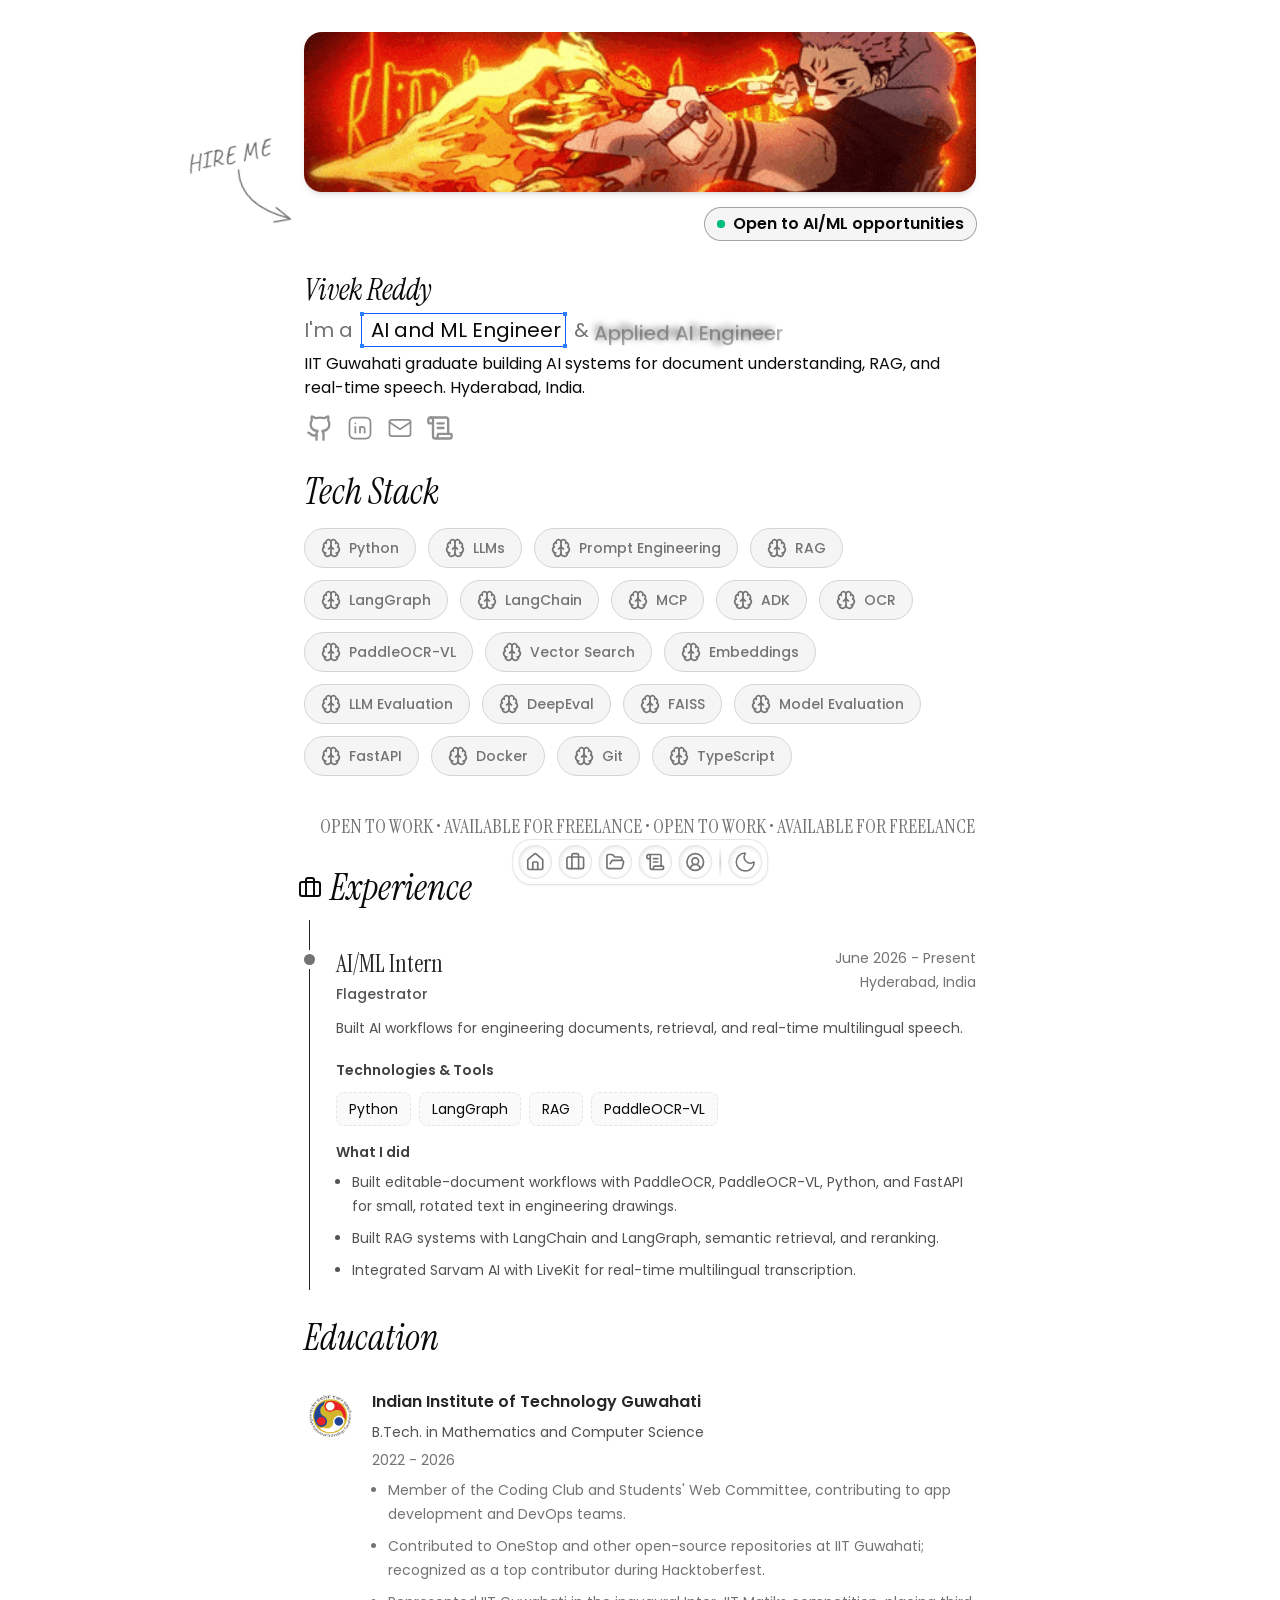
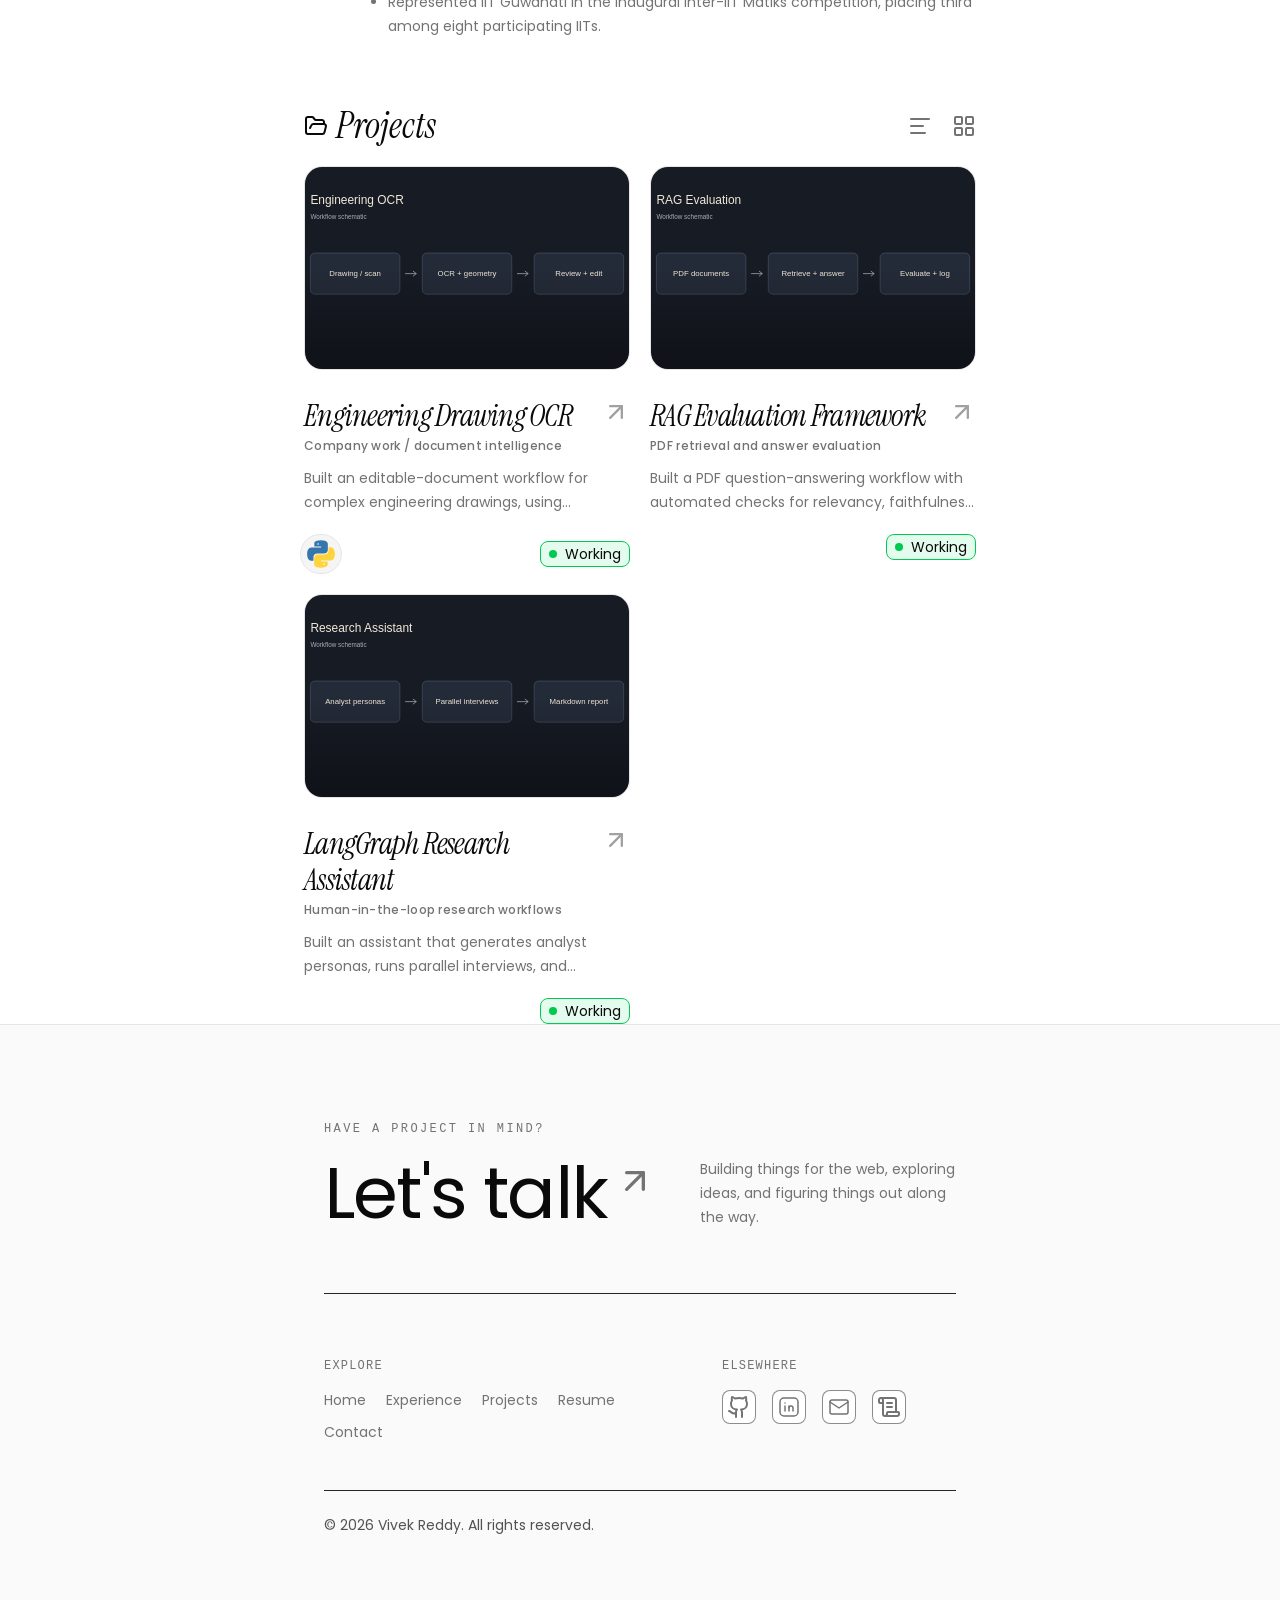
==== commit 56eae577: "fix: deploy smaller animated cover" ====
--- a/index.html
+++ b/index.html
@@ -1,2 +1,2 @@
-<!DOCTYPE html><html lang="en" class="Uzg2RW_className h-full antialiased"><head><meta charSet="utf-8"/><meta name="viewport" content="width=device-width, initial-scale=1"/><link rel="preload" href="/_next/static/media/07a39a8a4660cc7c-s.p.0r6juujl39pe6.woff2" as="font" crossorigin="" type="font/woff2"/><link rel="preload" href="/_next/static/media/13958cae6c93c43e-s.p.1h18_wedhzk4h.woff2" as="font" crossorigin="" type="font/woff2"/><link rel="preload" href="/_next/static/media/1cb49a9fe872cb43-s.p.2mm3nq9i83l-m.woff2" as="font" crossorigin="" type="font/woff2"/><link rel="preload" href="/_next/static/media/22a701959b157a82-s.p.2o7m9ogm38dql.woff2" as="font" crossorigin="" type="font/woff2"/><link rel="preload" href="/_next/static/media/28314339ebbb98d1-s.p.11-gljxdt344a.woff2" as="font" crossorigin="" type="font/woff2"/><link rel="preload" href="/_next/static/media/2f0ae6d0ead4b7bb-s.p.38ww0mi76nb30.woff2" as="font" crossorigin="" type="font/woff2"/><link rel="preload" href="/_next/static/media/6bafae418e8a1b08-s.p.3o_v2fun1jzxk.woff2" as="font" crossorigin="" type="font/woff2"/><link rel="preload" href="/_next/static/media/76e9fd951b869c7b-s.p.3bh2vc0w-r-ll.woff2" as="font" crossorigin="" type="font/woff2"/><link rel="preload" href="/_next/static/media/9a9c462b1b299031-s.p.2ssdkv80hgt9-.woff2" as="font" crossorigin="" type="font/woff2"/><link rel="preload" href="/_next/static/media/d902bc2bfdd0a4cb-s.p.1g73gv09-xcb6.woff2" as="font" crossorigin="" type="font/woff2"/><link rel="preload" href="/_next/static/media/dd9dfc3601372168-s.p.43zbiuwnnoiok.woff2" as="font" crossorigin="" type="font/woff2"/><link rel="preload" href="/_next/static/media/e63b65bb308a9351-s.p.3j3877k49yy0l.woff2" as="font" crossorigin="" type="font/woff2"/><link rel="preload" as="image" href="/assets/sukuna.gif"/><link rel="stylesheet" href="/_next/static/chunks/24814zk7-0hqq.css" data-precedence="next"/><link rel="stylesheet" href="/_next/static/chunks/0v9nrtkp93l01.css" data-precedence="next"/><link rel="preload" as="script" fetchPriority="low" href="/_next/static/chunks/1kexj4s7oxhs2.js"/><script src="/_next/static/chunks/2kzd2bib-2ux6.js" async=""></script><script src="/_next/static/chunks/0d66q46efh1wk.js" async=""></script><script src="/_next/static/chunks/0zmsmzurrasnx.js" async=""></script><script src="/_next/static/chunks/turbopack-2c3mg3r-05n1w.js" async=""></script><script src="/_next/static/chunks/0ejizgy-ebrob.js" async=""></script><script src="/_next/static/chunks/1267rhjmux_n3.js" async=""></script><script src="/_next/static/chunks/2-jy5954b9lk4.js" async=""></script><script src="/_next/static/chunks/3xrgo_sew8iut.js" async=""></script><script src="/_next/static/chunks/40okvvrz53q6h.js" async=""></script><script src="/_next/static/chunks/2jvfwwtml-a9c.js" async=""></script><script src="/_next/static/chunks/0x7is-3e9sfpc.js" async=""></script><meta name="next-size-adjust" content=""/><title>Vivek Reddy - AI and ML Engineer</title><meta name="description" content="AI/ML Engineer and IIT Guwahati graduate building document intelligence, RAG, and real-time speech applications."/><meta name="robots" content="index, follow"/><link rel="canonical" href="https://v1vekreddy.github.io/"/><meta property="og:title" content="Vivek Reddy - AI and ML Engineer"/><meta property="og:description" content="AI/ML Engineer and IIT Guwahati graduate building document intelligence, RAG, and real-time speech applications."/><meta property="og:url" content="https://v1vekreddy.github.io/"/><meta property="og:site_name" content="Vivek Reddy"/><meta property="og:image" content="https://v1vekreddy.github.io/assets/social-preview.png"/><meta property="og:image:width" content="1200"/><meta property="og:image:height" content="630"/><meta property="og:image:alt" content="Vivek Reddy Portfolio Preview"/><meta property="og:type" content="website"/><meta name="twitter:card" content="summary_large_image"/><meta name="twitter:title" content="Vivek Reddy - AI and ML Engineer"/><meta name="twitter:description" content="AI/ML Engineer and IIT Guwahati graduate building document intelligence, RAG, and real-time speech applications."/><meta name="twitter:image" content="https://v1vekreddy.github.io/assets/social-preview.png"/><link rel="icon" href="data:,"/><script src="/_next/static/chunks/0cz1d0mv5g_q7.js" noModule=""></script></head><body class="flex min-h-full flex-col"><div hidden=""><!--$--><!--/$--></div><!--$?--><template id="B:0"></template><!--/$--><script>requestAnimationFrame(function(){$RT=performance.now()});</script><script id="_R_">(globalThis["TURBOPACK"] || (globalThis["TURBOPACK"] = [])).push({"otherChunks":["static/chunks/1kexj4s7oxhs2.js","static/chunks/2kzd2bib-2ux6.js","static/chunks/0d66q46efh1wk.js","static/chunks/0zmsmzurrasnx.js"],"runtimeModuleIds":[94553]});</script><script src="/_next/static/chunks/1kexj4s7oxhs2.js" async=""></script><div hidden id="S:0"><script>((a,b,c,d,e,f,g,h)=>{let i=document.documentElement,j=["light","dark"];function k(b){var c;(Array.isArray(a)?a:[a]).forEach(a=>{let c="class"===a,d=c&&f?e.map(a=>f[a]||a):e;c?(i.classList.remove(...d),i.classList.add(f&&f[b]?f[b]:b)):i.setAttribute(a,b)}),c=b,h&&j.includes(c)&&(i.style.colorScheme=c)}if(d)k(d);else try{let a=localStorage.getItem(b)||c,d=g&&"system"===a?window.matchMedia("(prefers-color-scheme: dark)").matches?"dark":"light":a;k(d)}catch(a){}})("class","theme","system",null,["light","dark"],null,true,true)</script><div aria-hidden="true" class="pointer-events-none fixed inset-x-0 top-0 z-9999 h-0.5" style="opacity:0"><div class="h-full bg-black shadow-[0_0_8px_rgba(255,255,255,0.65)] dark:bg-white" style="width:0%"></div></div><section aria-label="Notifications alt+T" tabindex="-1" aria-live="polite" aria-relevant="additions text" aria-atomic="false" data-react-aria-top-layer="true"></section><div aria-hidden="true" class="pointer-events-none fixed top-0 left-0 z-9999 hidden rounded-full bg-white mix-blend-difference md:block" style="transform:translateX(-100px) translateY(-100px) translateX(-50%) translateY(-50%)"></div><nav aria-label="Main navigation" class="fixed bottom-3 left-1/2 z-999 flex h-11 w-max -translate-x-1/2 items-center gap-2 rounded-2xl bg-white p-1.5 text-neutral-900 shadow-sm ring ring-neutral-200 md:bottom-4 dark:bg-neutral-800 dark:text-neutral-100 dark:ring-neutral-700"><div class="flex items-center gap-2"><div class="relative flex h-8 shrink-0 items-center justify-center" style="width:32px"><div class="flex size-8 shrink-0 items-center justify-center" style="transform-origin:bottom center;transform:none"><a aria-label="Home" class="group flex size-8 shrink-0 items-center justify-center rounded-2xl bg-white text-neutral-500 shadow-[inset_1px_1px_4px_rgba(0,0,0,0.1)] ring ring-neutral-200 transition-colors duration-200 hover:text-orange-500 hover:ring-orange-400 dark:bg-neutral-700 dark:text-neutral-300 dark:ring-neutral-700 dark:hover:text-indigo-400 dark:hover:ring-indigo-400" href="/"><svg xmlns="http://www.w3.org/2000/svg" width="24" height="24" viewBox="0 0 24 24" fill="none" stroke="currentColor" stroke-width="2" stroke-linecap="round" stroke-linejoin="round" class="lucide lucide-house overflow-hidden rounded-sm object-contain size-5 transition-colors" aria-hidden="true"><path d="M15 21v-8a1 1 0 0 0-1-1h-4a1 1 0 0 0-1 1v8"></path><path d="M3 10a2 2 0 0 1 .709-1.528l7-6a2 2 0 0 1 2.582 0l7 6A2 2 0 0 1 21 10v9a2 2 0 0 1-2 2H5a2 2 0 0 1-2-2z"></path></svg></a></div></div><div class="relative flex h-8 shrink-0 items-center justify-center" style="width:32px"><div class="flex size-8 shrink-0 items-center justify-center" style="transform-origin:bottom center;transform:none"><a aria-label="Experience" class="group flex size-8 shrink-0 items-center justify-center rounded-2xl bg-white text-neutral-500 shadow-[inset_1px_1px_4px_rgba(0,0,0,0.1)] ring ring-neutral-200 transition-colors duration-200 hover:text-orange-500 hover:ring-orange-400 dark:bg-neutral-700 dark:text-neutral-300 dark:ring-neutral-700 dark:hover:text-indigo-400 dark:hover:ring-indigo-400" href="/work/"><svg xmlns="http://www.w3.org/2000/svg" width="24" height="24" viewBox="0 0 24 24" fill="none" stroke="currentColor" stroke-width="2" stroke-linecap="round" stroke-linejoin="round" class="lucide lucide-briefcase size-5 transition-colors" aria-hidden="true"><path d="M16 20V4a2 2 0 0 0-2-2h-4a2 2 0 0 0-2 2v16"></path><rect width="20" height="14" x="2" y="6" rx="2"></rect></svg></a></div></div><div class="relative flex h-8 shrink-0 items-center justify-center" style="width:32px"><div class="flex size-8 shrink-0 items-center justify-center" style="transform-origin:bottom center;transform:none"><a aria-label="Projects" class="group flex size-8 shrink-0 items-center justify-center rounded-2xl bg-white text-neutral-500 shadow-[inset_1px_1px_4px_rgba(0,0,0,0.1)] ring ring-neutral-200 transition-colors duration-200 hover:text-orange-500 hover:ring-orange-400 dark:bg-neutral-700 dark:text-neutral-300 dark:ring-neutral-700 dark:hover:text-indigo-400 dark:hover:ring-indigo-400" href="/projects/"><svg xmlns="http://www.w3.org/2000/svg" width="24" height="24" viewBox="0 0 24 24" fill="none" stroke="currentColor" stroke-width="2" stroke-linecap="round" stroke-linejoin="round" class="lucide lucide-folder-open overflow-hidden rounded-sm object-contain size-5 transition-colors" aria-hidden="true"><path d="m6 14 1.5-2.9A2 2 0 0 1 9.24 10H20a2 2 0 0 1 1.94 2.5l-1.54 6a2 2 0 0 1-1.95 1.5H4a2 2 0 0 1-2-2V5a2 2 0 0 1 2-2h3.9a2 2 0 0 1 1.69.9l.81 1.2a2 2 0 0 0 1.67.9H18a2 2 0 0 1 2 2v2"></path></svg></a></div></div><div class="relative flex h-8 shrink-0 items-center justify-center" style="width:32px"><div class="flex size-8 shrink-0 items-center justify-center" style="transform-origin:bottom center;transform:none"><a aria-label="Resume" target="_blank" rel="noopener noreferrer" class="group flex size-8 shrink-0 items-center justify-center rounded-2xl bg-white text-neutral-500 shadow-[inset_1px_1px_4px_rgba(0,0,0,0.1)] ring ring-neutral-200 transition-colors duration-200 hover:text-orange-500 hover:ring-orange-400 dark:bg-neutral-700 dark:text-neutral-300 dark:ring-neutral-700 dark:hover:text-indigo-400 dark:hover:ring-indigo-400" href="https://drive.google.com/file/d/1ZKZkrltONeVqQ4238UbZ5IHSVpFeZGAL/view?usp=sharing"><svg xmlns="http://www.w3.org/2000/svg" width="24" height="24" viewBox="0 0 24 24" fill="none" stroke="currentColor" stroke-width="2" stroke-linecap="round" stroke-linejoin="round" class="lucide lucide-scroll-text size-5 transition-colors" aria-hidden="true"><path d="M15 12h-5"></path><path d="M15 8h-5"></path><path d="M19 17V5a2 2 0 0 0-2-2H4"></path><path d="M8 21h12a2 2 0 0 0 2-2v-1a1 1 0 0 0-1-1H11a1 1 0 0 0-1 1v1a2 2 0 1 1-4 0V5a2 2 0 1 0-4 0v2a1 1 0 0 0 1 1h3"></path></svg></a></div></div><div class="relative flex h-8 shrink-0 items-center justify-center" style="width:32px"><div class="flex size-8 shrink-0 items-center justify-center" style="transform-origin:bottom center;transform:none"><a aria-label="Contact" class="group flex size-8 shrink-0 items-center justify-center rounded-2xl bg-white text-neutral-500 shadow-[inset_1px_1px_4px_rgba(0,0,0,0.1)] ring ring-neutral-200 transition-colors duration-200 hover:text-orange-500 hover:ring-orange-400 dark:bg-neutral-700 dark:text-neutral-300 dark:ring-neutral-700 dark:hover:text-indigo-400 dark:hover:ring-indigo-400" href="/contact/"><svg xmlns="http://www.w3.org/2000/svg" width="24" height="24" viewBox="0 0 24 24" fill="none" stroke="currentColor" stroke-width="2" stroke-linecap="round" stroke-linejoin="round" class="lucide lucide-circle-user-round lucide-user-circle-2 size-5 transition-colors" aria-hidden="true"><path d="M17.925 20.056a6 6 0 0 0-11.851.001"></path><circle cx="12" cy="11" r="4"></circle><circle cx="12" cy="12" r="10"></circle></svg></a></div></div></div><div class="h-full w-[1.5px] shrink-0 bg-linear-to-b from-transparent via-neutral-300 to-transparent dark:via-neutral-600"></div><div class="relative flex h-8 shrink-0 items-center justify-center" style="width:32px"><div class="flex size-8 shrink-0 items-center justify-center" style="transform-origin:bottom center;transform:none"><div class="group flex size-8 shrink-0 items-center justify-center rounded-2xl bg-white text-neutral-500 shadow-[inset_1px_1px_4px_rgba(0,0,0,0.1)] ring ring-neutral-200 transition-colors duration-200 hover:text-orange-500 hover:ring-orange-400 dark:bg-neutral-700 dark:text-neutral-300 dark:ring-neutral-700 dark:hover:text-indigo-400 dark:hover:ring-indigo-400"><button type="button" aria-label="Toggle theme" aria-pressed="false" class="group flex size-full cursor-pointer items-center justify-center"></button></div></div></div></nav><section class="mx-auto w-full max-w-2xl mt-5 px-4 md:px-6 lg:px-0"><section class="mx-auto w-full max-w-2xl"><div class="relative"><div style="width:100%;opacity:0;transform:translate3d(0, 18px, 0)"><div class="relative mx-auto my-5 h-42 w-full max-w-3xl overflow-hidden rounded-2xl shadow-xl sm:h-72 md:h-80"><img alt="Animated anime cover" decoding="async" data-nimg="fill" class="object-cover" style="position:absolute;height:100%;width:100%;left:0;top:0;right:0;bottom:0;color:transparent" src="/assets/sukuna.gif"/></div></div><a href="mailto:vivekreddyiitg@gmail.com" class="ylVCLG_className hire-note absolute -left-28 top-1/2 hidden -rotate-12 text-2xl text-neutral-500 transition-colors hover:text-foreground lg:block">HIRE ME<svg viewBox="0 0 100 90" fill="none" aria-hidden="true" class="ml-8 h-16 w-20 rotate-12"><path d="M10 8 Q12 58 82 76 M63 61 L83 77 L60 81" stroke="currentColor" stroke-width="2" stroke-linecap="round" stroke-linejoin="round"></path></svg></a><div style="width:100%;opacity:0;transform:translate3d(0, 18px, 0)"><div class="mt-4 flex justify-center md:justify-end"><div class="relative flex items-center gap-2 rounded-full bg-neutral-100 px-3 py-1 ring ring-neutral-400 dark:bg-neutral-900 dark:ring-neutral-700"><span class="relative inline-flex"><span class="absolute inline-flex h-full w-full animate-ping rounded-full bg-emerald-500 opacity-75"></span><span class="relative inline-flex h-2 w-2 rounded-full bg-emerald-500"></span></span><p class="font-semibold">Open to AI/ML opportunities</p></div></div></div></div><div class="mt-5 md:mt-8"><div style="width:100%;opacity:0;transform:translate3d(0, 18px, 0)"><div class="flex items-center justify-center gap-3 md:justify-start"><h1 class="KZWinq_className text-3xl font-bold italic">Vivek Reddy</h1></div></div><div style="width:100%;opacity:0;transform:translate3d(0, 18px, 0)"><p class="my-2 text-center text-sm text-neutral-500 md:text-left md:text-xl">I&#x27;m a<span class="text-foreground relative mx-2 border border-blue-600 px-1 py-0.5"> <span class="absolute -top-0.5 -left-0.5 size-1 bg-blue-500"></span><span class="absolute -top-0.5 -right-0.5 size-1 bg-blue-500"></span><span class="absolute -bottom-0.5 -left-0.5 size-1 bg-blue-500"></span><span class="absolute -right-0.5 -bottom-0.5 size-1 bg-blue-500"></span>AI and ML Engineer</span>&amp;<!-- --> <span class="relative mt-3 inline-grid h-[1.5em] min-w-[11ch] text-left align-bottom font-medium text-neutral-900 md:mt-0 md:h-auto dark:text-neutral-100"><span class="col-start-1 row-start-1 whitespace-nowrap relative" style="opacity:1;filter:blur(0px);transform:none">Applied AI Engineer</span><span class="col-start-1 row-start-1 whitespace-nowrap pointer-events-none absolute" style="opacity:0;filter:blur(4px);transform:translateY(5px)">Software Engineer</span></span></p></div><div style="width:100%;opacity:0;transform:translate3d(0, 18px, 0)"><p class="my-2 text-center text-sm md:text-left md:text-base">IIT Guwahati graduate building AI systems for document understanding, RAG, and real-time speech. Hyderabad, India.</p></div><div style="width:100%;opacity:0;transform:translate3d(0, 18px, 0)"><div class="my-3 flex w-fit items-center justify-center gap-2 md:justify-start"><button type="button" id="base-ui-_R_7j92ltdb_" data-base-ui-tooltip-trigger="" data-slot="tooltip-trigger"><a target="_blank" rel="noopener noreferrer" aria-label="GitHub" class="flex size-8 items-center justify-center" href="https://github.com/v1vekreddy"><svg xmlns="http://www.w3.org/2000/svg" width="24" height="24" viewBox="0 0 24 24" fill="none" stroke="currentColor" stroke-width="2" stroke-linecap="round" stroke-linejoin="round" class="lucide lucide-github overflow-hidden rounded-sm object-contain size-7 text-[#909092]" aria-hidden="true"><path d="M15 22v-4a4.8 4.8 0 0 0-1-3.5c3 0 6-2 6-5.5.08-1.25-.27-2.48-1-3.5.28-1.15.28-2.35 0-3.5 0 0-1 0-3 1.5-2.64-.5-5.36-.5-8 0C6 2 5 2 5 2c-.3 1.15-.3 2.35 0 3.5A5.403 5.403 0 0 0 4 9c0 3.5 3 5.5 6 5.5-.39.49-.68 1.05-.85 1.65-.17.6-.22 1.23-.15 1.85v4"></path><path d="M9 18c-4.51 2-5-2-7-2"></path></svg></a></button><button type="button" id="base-ui-_R_7l92ltdb_" data-base-ui-tooltip-trigger="" data-slot="tooltip-trigger"><a target="_blank" rel="noopener noreferrer" aria-label="LinkedIn" class="flex size-8 items-center justify-center" href="https://www.linkedin.com/in/vivekreddyr/"><svg xmlns="http://www.w3.org/2000/svg" width="32" height="32" viewBox="0 0 24 24" fill="none" stroke="currentColor" stroke-width="1.5" stroke-linecap="round" stroke-linejoin="round" class="icon icon-tabler icons-tabler-outline icon-tabler-brand-linkedin size-7 text-[#909092]"><path stroke="none" d="M0 0h24v24H0z" fill="none"></path><path d="M8 11v5"></path><path d="M8 8v.01"></path><path d="M12 16v-5"></path><path d="M16 16v-3a2 2 0 1 0 -4 0"></path><path d="M3 7a4 4 0 0 1 4 -4h10a4 4 0 0 1 4 4v10a4 4 0 0 1 -4 4h-10a4 4 0 0 1 -4 -4l0 -10"></path></svg></a></button><button type="button" id="base-ui-_R_7n92ltdb_" data-base-ui-tooltip-trigger="" data-slot="tooltip-trigger"><a target="_blank" rel="noopener noreferrer" aria-label="Email" class="flex size-8 items-center justify-center" href="mailto:vivekreddyiitg@gmail.com"><svg xmlns="http://www.w3.org/2000/svg" width="32" height="32" viewBox="0 0 256 256" fill="none" stroke="currentColor" stroke-width="1.5" stroke-linecap="round" stroke-linejoin="round" class="size-7 text-[#909092]"><g transform="scale(10.6667)"><path stroke="none" d="M0 0h24v24H0z" fill="none"></path><path d="M3 7a2 2 0 0 1 2 -2h14a2 2 0 0 1 2 2v10a2 2 0 0 1 -2 2h-14a2 2 0 0 1 -2 -2v-10"></path><path d="M3 7l9 6l9 -6"></path></g></svg></a></button><button type="button" id="base-ui-_R_7p92ltdb_" data-base-ui-tooltip-trigger="" data-slot="tooltip-trigger"><a target="_blank" rel="noopener noreferrer" aria-label="Resume" class="flex size-8 items-center justify-center" href="https://drive.google.com/file/d/1ZKZkrltONeVqQ4238UbZ5IHSVpFeZGAL/view?usp=sharing"><svg xmlns="http://www.w3.org/2000/svg" width="24" height="24" viewBox="0 0 24 24" fill="none" stroke="currentColor" stroke-width="2" stroke-linecap="round" stroke-linejoin="round" class="lucide lucide-scroll-text size-7 text-[#909092]" aria-hidden="true"><path d="M15 12h-5"></path><path d="M15 8h-5"></path><path d="M19 17V5a2 2 0 0 0-2-2H4"></path><path d="M8 21h12a2 2 0 0 0 2-2v-1a1 1 0 0 0-1-1H11a1 1 0 0 0-1 1v1a2 2 0 1 1-4 0V5a2 2 0 1 0-4 0v2a1 1 0 0 0 1 1h3"></path></svg></a></button></div></div></div></section><div style="width:100%;opacity:0;transform:translate3d(0, 18px, 0)"><section class="mx-auto w-full max-w-2xl"><h2 class="mt-7 font-semibold italic text-3xl sm:text-4xl KZWinq_className">Tech Stack</h2><div class="w-full py-4"><div class="flex flex-wrap items-center gap-3"><div class="flex h-10 w-fit shrink-0 items-center gap-2 rounded-full border border-neutral-300 bg-neutral-100 px-4 text-sm font-medium whitespace-nowrap text-neutral-500 transition-transform duration-200 dark:border-neutral-200/10 dark:bg-neutral-900"><span class="flex size-5 shrink-0 items-center justify-center [&amp;&gt;svg]:size-full"><svg xmlns="http://www.w3.org/2000/svg" width="24" height="24" viewBox="0 0 24 24" fill="none" stroke="currentColor" stroke-width="2" stroke-linecap="round" stroke-linejoin="round" class="lucide lucide-brain" aria-hidden="true"><path d="M12 18V5"></path><path d="M15 13a4.17 4.17 0 0 1-3-4 4.17 4.17 0 0 1-3 4"></path><path d="M17.598 6.5A3 3 0 1 0 12 5a3 3 0 1 0-5.598 1.5"></path><path d="M17.997 5.125a4 4 0 0 1 2.526 5.77"></path><path d="M18 18a4 4 0 0 0 2-7.464"></path><path d="M19.967 17.483A4 4 0 1 1 12 18a4 4 0 1 1-7.967-.517"></path><path d="M6 18a4 4 0 0 1-2-7.464"></path><path d="M6.003 5.125a4 4 0 0 0-2.526 5.77"></path></svg></span><span>Python</span></div><div class="flex h-10 w-fit shrink-0 items-center gap-2 rounded-full border border-neutral-300 bg-neutral-100 px-4 text-sm font-medium whitespace-nowrap text-neutral-500 transition-transform duration-200 dark:border-neutral-200/10 dark:bg-neutral-900"><span class="flex size-5 shrink-0 items-center justify-center [&amp;&gt;svg]:size-full"><svg xmlns="http://www.w3.org/2000/svg" width="24" height="24" viewBox="0 0 24 24" fill="none" stroke="currentColor" stroke-width="2" stroke-linecap="round" stroke-linejoin="round" class="lucide lucide-brain" aria-hidden="true"><path d="M12 18V5"></path><path d="M15 13a4.17 4.17 0 0 1-3-4 4.17 4.17 0 0 1-3 4"></path><path d="M17.598 6.5A3 3 0 1 0 12 5a3 3 0 1 0-5.598 1.5"></path><path d="M17.997 5.125a4 4 0 0 1 2.526 5.77"></path><path d="M18 18a4 4 0 0 0 2-7.464"></path><path d="M19.967 17.483A4 4 0 1 1 12 18a4 4 0 1 1-7.967-.517"></path><path d="M6 18a4 4 0 0 1-2-7.464"></path><path d="M6.003 5.125a4 4 0 0 0-2.526 5.77"></path></svg></span><span>LLMs</span></div><div class="flex h-10 w-fit shrink-0 items-center gap-2 rounded-full border border-neutral-300 bg-neutral-100 px-4 text-sm font-medium whitespace-nowrap text-neutral-500 transition-transform duration-200 dark:border-neutral-200/10 dark:bg-neutral-900"><span class="flex size-5 shrink-0 items-center justify-center [&amp;&gt;svg]:size-full"><svg xmlns="http://www.w3.org/2000/svg" width="24" height="24" viewBox="0 0 24 24" fill="none" stroke="currentColor" stroke-width="2" stroke-linecap="round" stroke-linejoin="round" class="lucide lucide-brain" aria-hidden="true"><path d="M12 18V5"></path><path d="M15 13a4.17 4.17 0 0 1-3-4 4.17 4.17 0 0 1-3 4"></path><path d="M17.598 6.5A3 3 0 1 0 12 5a3 3 0 1 0-5.598 1.5"></path><path d="M17.997 5.125a4 4 0 0 1 2.526 5.77"></path><path d="M18 18a4 4 0 0 0 2-7.464"></path><path d="M19.967 17.483A4 4 0 1 1 12 18a4 4 0 1 1-7.967-.517"></path><path d="M6 18a4 4 0 0 1-2-7.464"></path><path d="M6.003 5.125a4 4 0 0 0-2.526 5.77"></path></svg></span><span>Prompt Engineering</span></div><div class="flex h-10 w-fit shrink-0 items-center gap-2 rounded-full border border-neutral-300 bg-neutral-100 px-4 text-sm font-medium whitespace-nowrap text-neutral-500 transition-transform duration-200 dark:border-neutral-200/10 dark:bg-neutral-900"><span class="flex size-5 shrink-0 items-center justify-center [&amp;&gt;svg]:size-full"><svg xmlns="http://www.w3.org/2000/svg" width="24" height="24" viewBox="0 0 24 24" fill="none" stroke="currentColor" stroke-width="2" stroke-linecap="round" stroke-linejoin="round" class="lucide lucide-brain" aria-hidden="true"><path d="M12 18V5"></path><path d="M15 13a4.17 4.17 0 0 1-3-4 4.17 4.17 0 0 1-3 4"></path><path d="M17.598 6.5A3 3 0 1 0 12 5a3 3 0 1 0-5.598 1.5"></path><path d="M17.997 5.125a4 4 0 0 1 2.526 5.77"></path><path d="M18 18a4 4 0 0 0 2-7.464"></path><path d="M19.967 17.483A4 4 0 1 1 12 18a4 4 0 1 1-7.967-.517"></path><path d="M6 18a4 4 0 0 1-2-7.464"></path><path d="M6.003 5.125a4 4 0 0 0-2.526 5.77"></path></svg></span><span>RAG</span></div><div class="flex h-10 w-fit shrink-0 items-center gap-2 rounded-full border border-neutral-300 bg-neutral-100 px-4 text-sm font-medium whitespace-nowrap text-neutral-500 transition-transform duration-200 dark:border-neutral-200/10 dark:bg-neutral-900"><span class="flex size-5 shrink-0 items-center justify-center [&amp;&gt;svg]:size-full"><svg xmlns="http://www.w3.org/2000/svg" width="24" height="24" viewBox="0 0 24 24" fill="none" stroke="currentColor" stroke-width="2" stroke-linecap="round" stroke-linejoin="round" class="lucide lucide-brain" aria-hidden="true"><path d="M12 18V5"></path><path d="M15 13a4.17 4.17 0 0 1-3-4 4.17 4.17 0 0 1-3 4"></path><path d="M17.598 6.5A3 3 0 1 0 12 5a3 3 0 1 0-5.598 1.5"></path><path d="M17.997 5.125a4 4 0 0 1 2.526 5.77"></path><path d="M18 18a4 4 0 0 0 2-7.464"></path><path d="M19.967 17.483A4 4 0 1 1 12 18a4 4 0 1 1-7.967-.517"></path><path d="M6 18a4 4 0 0 1-2-7.464"></path><path d="M6.003 5.125a4 4 0 0 0-2.526 5.77"></path></svg></span><span>LangGraph</span></div><div class="flex h-10 w-fit shrink-0 items-center gap-2 rounded-full border border-neutral-300 bg-neutral-100 px-4 text-sm font-medium whitespace-nowrap text-neutral-500 transition-transform duration-200 dark:border-neutral-200/10 dark:bg-neutral-900"><span class="flex size-5 shrink-0 items-center justify-center [&amp;&gt;svg]:size-full"><svg xmlns="http://www.w3.org/2000/svg" width="24" height="24" viewBox="0 0 24 24" fill="none" stroke="currentColor" stroke-width="2" stroke-linecap="round" stroke-linejoin="round" class="lucide lucide-brain" aria-hidden="true"><path d="M12 18V5"></path><path d="M15 13a4.17 4.17 0 0 1-3-4 4.17 4.17 0 0 1-3 4"></path><path d="M17.598 6.5A3 3 0 1 0 12 5a3 3 0 1 0-5.598 1.5"></path><path d="M17.997 5.125a4 4 0 0 1 2.526 5.77"></path><path d="M18 18a4 4 0 0 0 2-7.464"></path><path d="M19.967 17.483A4 4 0 1 1 12 18a4 4 0 1 1-7.967-.517"></path><path d="M6 18a4 4 0 0 1-2-7.464"></path><path d="M6.003 5.125a4 4 0 0 0-2.526 5.77"></path></svg></span><span>LangChain</span></div><div class="flex h-10 w-fit shrink-0 items-center gap-2 rounded-full border border-neutral-300 bg-neutral-100 px-4 text-sm font-medium whitespace-nowrap text-neutral-500 transition-transform duration-200 dark:border-neutral-200/10 dark:bg-neutral-900"><span class="flex size-5 shrink-0 items-center justify-center [&amp;&gt;svg]:size-full"><svg xmlns="http://www.w3.org/2000/svg" width="24" height="24" viewBox="0 0 24 24" fill="none" stroke="currentColor" stroke-width="2" stroke-linecap="round" stroke-linejoin="round" class="lucide lucide-brain" aria-hidden="true"><path d="M12 18V5"></path><path d="M15 13a4.17 4.17 0 0 1-3-4 4.17 4.17 0 0 1-3 4"></path><path d="M17.598 6.5A3 3 0 1 0 12 5a3 3 0 1 0-5.598 1.5"></path><path d="M17.997 5.125a4 4 0 0 1 2.526 5.77"></path><path d="M18 18a4 4 0 0 0 2-7.464"></path><path d="M19.967 17.483A4 4 0 1 1 12 18a4 4 0 1 1-7.967-.517"></path><path d="M6 18a4 4 0 0 1-2-7.464"></path><path d="M6.003 5.125a4 4 0 0 0-2.526 5.77"></path></svg></span><span>MCP</span></div><div class="flex h-10 w-fit shrink-0 items-center gap-2 rounded-full border border-neutral-300 bg-neutral-100 px-4 text-sm font-medium whitespace-nowrap text-neutral-500 transition-transform duration-200 dark:border-neutral-200/10 dark:bg-neutral-900"><span class="flex size-5 shrink-0 items-center justify-center [&amp;&gt;svg]:size-full"><svg xmlns="http://www.w3.org/2000/svg" width="24" height="24" viewBox="0 0 24 24" fill="none" stroke="currentColor" stroke-width="2" stroke-linecap="round" stroke-linejoin="round" class="lucide lucide-brain" aria-hidden="true"><path d="M12 18V5"></path><path d="M15 13a4.17 4.17 0 0 1-3-4 4.17 4.17 0 0 1-3 4"></path><path d="M17.598 6.5A3 3 0 1 0 12 5a3 3 0 1 0-5.598 1.5"></path><path d="M17.997 5.125a4 4 0 0 1 2.526 5.77"></path><path d="M18 18a4 4 0 0 0 2-7.464"></path><path d="M19.967 17.483A4 4 0 1 1 12 18a4 4 0 1 1-7.967-.517"></path><path d="M6 18a4 4 0 0 1-2-7.464"></path><path d="M6.003 5.125a4 4 0 0 0-2.526 5.77"></path></svg></span><span>ADK</span></div><div class="flex h-10 w-fit shrink-0 items-center gap-2 rounded-full border border-neutral-300 bg-neutral-100 px-4 text-sm font-medium whitespace-nowrap text-neutral-500 transition-transform duration-200 dark:border-neutral-200/10 dark:bg-neutral-900"><span class="flex size-5 shrink-0 items-center justify-center [&amp;&gt;svg]:size-full"><svg xmlns="http://www.w3.org/2000/svg" width="24" height="24" viewBox="0 0 24 24" fill="none" stroke="currentColor" stroke-width="2" stroke-linecap="round" stroke-linejoin="round" class="lucide lucide-brain" aria-hidden="true"><path d="M12 18V5"></path><path d="M15 13a4.17 4.17 0 0 1-3-4 4.17 4.17 0 0 1-3 4"></path><path d="M17.598 6.5A3 3 0 1 0 12 5a3 3 0 1 0-5.598 1.5"></path><path d="M17.997 5.125a4 4 0 0 1 2.526 5.77"></path><path d="M18 18a4 4 0 0 0 2-7.464"></path><path d="M19.967 17.483A4 4 0 1 1 12 18a4 4 0 1 1-7.967-.517"></path><path d="M6 18a4 4 0 0 1-2-7.464"></path><path d="M6.003 5.125a4 4 0 0 0-2.526 5.77"></path></svg></span><span>OCR</span></div><div class="flex h-10 w-fit shrink-0 items-center gap-2 rounded-full border border-neutral-300 bg-neutral-100 px-4 text-sm font-medium whitespace-nowrap text-neutral-500 transition-transform duration-200 dark:border-neutral-200/10 dark:bg-neutral-900"><span class="flex size-5 shrink-0 items-center justify-center [&amp;&gt;svg]:size-full"><svg xmlns="http://www.w3.org/2000/svg" width="24" height="24" viewBox="0 0 24 24" fill="none" stroke="currentColor" stroke-width="2" stroke-linecap="round" stroke-linejoin="round" class="lucide lucide-brain" aria-hidden="true"><path d="M12 18V5"></path><path d="M15 13a4.17 4.17 0 0 1-3-4 4.17 4.17 0 0 1-3 4"></path><path d="M17.598 6.5A3 3 0 1 0 12 5a3 3 0 1 0-5.598 1.5"></path><path d="M17.997 5.125a4 4 0 0 1 2.526 5.77"></path><path d="M18 18a4 4 0 0 0 2-7.464"></path><path d="M19.967 17.483A4 4 0 1 1 12 18a4 4 0 1 1-7.967-.517"></path><path d="M6 18a4 4 0 0 1-2-7.464"></path><path d="M6.003 5.125a4 4 0 0 0-2.526 5.77"></path></svg></span><span>PaddleOCR-VL</span></div><div class="flex h-10 w-fit shrink-0 items-center gap-2 rounded-full border border-neutral-300 bg-neutral-100 px-4 text-sm font-medium whitespace-nowrap text-neutral-500 transition-transform duration-200 dark:border-neutral-200/10 dark:bg-neutral-900"><span class="flex size-5 shrink-0 items-center justify-center [&amp;&gt;svg]:size-full"><svg xmlns="http://www.w3.org/2000/svg" width="24" height="24" viewBox="0 0 24 24" fill="none" stroke="currentColor" stroke-width="2" stroke-linecap="round" stroke-linejoin="round" class="lucide lucide-brain" aria-hidden="true"><path d="M12 18V5"></path><path d="M15 13a4.17 4.17 0 0 1-3-4 4.17 4.17 0 0 1-3 4"></path><path d="M17.598 6.5A3 3 0 1 0 12 5a3 3 0 1 0-5.598 1.5"></path><path d="M17.997 5.125a4 4 0 0 1 2.526 5.77"></path><path d="M18 18a4 4 0 0 0 2-7.464"></path><path d="M19.967 17.483A4 4 0 1 1 12 18a4 4 0 1 1-7.967-.517"></path><path d="M6 18a4 4 0 0 1-2-7.464"></path><path d="M6.003 5.125a4 4 0 0 0-2.526 5.77"></path></svg></span><span>Vector Search</span></div><div class="flex h-10 w-fit shrink-0 items-center gap-2 rounded-full border border-neutral-300 bg-neutral-100 px-4 text-sm font-medium whitespace-nowrap text-neutral-500 transition-transform duration-200 dark:border-neutral-200/10 dark:bg-neutral-900"><span class="flex size-5 shrink-0 items-center justify-center [&amp;&gt;svg]:size-full"><svg xmlns="http://www.w3.org/2000/svg" width="24" height="24" viewBox="0 0 24 24" fill="none" stroke="currentColor" stroke-width="2" stroke-linecap="round" stroke-linejoin="round" class="lucide lucide-brain" aria-hidden="true"><path d="M12 18V5"></path><path d="M15 13a4.17 4.17 0 0 1-3-4 4.17 4.17 0 0 1-3 4"></path><path d="M17.598 6.5A3 3 0 1 0 12 5a3 3 0 1 0-5.598 1.5"></path><path d="M17.997 5.125a4 4 0 0 1 2.526 5.77"></path><path d="M18 18a4 4 0 0 0 2-7.464"></path><path d="M19.967 17.483A4 4 0 1 1 12 18a4 4 0 1 1-7.967-.517"></path><path d="M6 18a4 4 0 0 1-2-7.464"></path><path d="M6.003 5.125a4 4 0 0 0-2.526 5.77"></path></svg></span><span>Embeddings</span></div><div class="flex h-10 w-fit shrink-0 items-center gap-2 rounded-full border border-neutral-300 bg-neutral-100 px-4 text-sm font-medium whitespace-nowrap text-neutral-500 transition-transform duration-200 dark:border-neutral-200/10 dark:bg-neutral-900"><span class="flex size-5 shrink-0 items-center justify-center [&amp;&gt;svg]:size-full"><svg xmlns="http://www.w3.org/2000/svg" width="24" height="24" viewBox="0 0 24 24" fill="none" stroke="currentColor" stroke-width="2" stroke-linecap="round" stroke-linejoin="round" class="lucide lucide-brain" aria-hidden="true"><path d="M12 18V5"></path><path d="M15 13a4.17 4.17 0 0 1-3-4 4.17 4.17 0 0 1-3 4"></path><path d="M17.598 6.5A3 3 0 1 0 12 5a3 3 0 1 0-5.598 1.5"></path><path d="M17.997 5.125a4 4 0 0 1 2.526 5.77"></path><path d="M18 18a4 4 0 0 0 2-7.464"></path><path d="M19.967 17.483A4 4 0 1 1 12 18a4 4 0 1 1-7.967-.517"></path><path d="M6 18a4 4 0 0 1-2-7.464"></path><path d="M6.003 5.125a4 4 0 0 0-2.526 5.77"></path></svg></span><span>LLM Evaluation</span></div><div class="flex h-10 w-fit shrink-0 items-center gap-2 rounded-full border border-neutral-300 bg-neutral-100 px-4 text-sm font-medium whitespace-nowrap text-neutral-500 transition-transform duration-200 dark:border-neutral-200/10 dark:bg-neutral-900"><span class="flex size-5 shrink-0 items-center justify-center [&amp;&gt;svg]:size-full"><svg xmlns="http://www.w3.org/2000/svg" width="24" height="24" viewBox="0 0 24 24" fill="none" stroke="currentColor" stroke-width="2" stroke-linecap="round" stroke-linejoin="round" class="lucide lucide-brain" aria-hidden="true"><path d="M12 18V5"></path><path d="M15 13a4.17 4.17 0 0 1-3-4 4.17 4.17 0 0 1-3 4"></path><path d="M17.598 6.5A3 3 0 1 0 12 5a3 3 0 1 0-5.598 1.5"></path><path d="M17.997 5.125a4 4 0 0 1 2.526 5.77"></path><path d="M18 18a4 4 0 0 0 2-7.464"></path><path d="M19.967 17.483A4 4 0 1 1 12 18a4 4 0 1 1-7.967-.517"></path><path d="M6 18a4 4 0 0 1-2-7.464"></path><path d="M6.003 5.125a4 4 0 0 0-2.526 5.77"></path></svg></span><span>DeepEval</span></div><div class="flex h-10 w-fit shrink-0 items-center gap-2 rounded-full border border-neutral-300 bg-neutral-100 px-4 text-sm font-medium whitespace-nowrap text-neutral-500 transition-transform duration-200 dark:border-neutral-200/10 dark:bg-neutral-900"><span class="flex size-5 shrink-0 items-center justify-center [&amp;&gt;svg]:size-full"><svg xmlns="http://www.w3.org/2000/svg" width="24" height="24" viewBox="0 0 24 24" fill="none" stroke="currentColor" stroke-width="2" stroke-linecap="round" stroke-linejoin="round" class="lucide lucide-brain" aria-hidden="true"><path d="M12 18V5"></path><path d="M15 13a4.17 4.17 0 0 1-3-4 4.17 4.17 0 0 1-3 4"></path><path d="M17.598 6.5A3 3 0 1 0 12 5a3 3 0 1 0-5.598 1.5"></path><path d="M17.997 5.125a4 4 0 0 1 2.526 5.77"></path><path d="M18 18a4 4 0 0 0 2-7.464"></path><path d="M19.967 17.483A4 4 0 1 1 12 18a4 4 0 1 1-7.967-.517"></path><path d="M6 18a4 4 0 0 1-2-7.464"></path><path d="M6.003 5.125a4 4 0 0 0-2.526 5.77"></path></svg></span><span>FAISS</span></div><div class="flex h-10 w-fit shrink-0 items-center gap-2 rounded-full border border-neutral-300 bg-neutral-100 px-4 text-sm font-medium whitespace-nowrap text-neutral-500 transition-transform duration-200 dark:border-neutral-200/10 dark:bg-neutral-900"><span class="flex size-5 shrink-0 items-center justify-center [&amp;&gt;svg]:size-full"><svg xmlns="http://www.w3.org/2000/svg" width="24" height="24" viewBox="0 0 24 24" fill="none" stroke="currentColor" stroke-width="2" stroke-linecap="round" stroke-linejoin="round" class="lucide lucide-brain" aria-hidden="true"><path d="M12 18V5"></path><path d="M15 13a4.17 4.17 0 0 1-3-4 4.17 4.17 0 0 1-3 4"></path><path d="M17.598 6.5A3 3 0 1 0 12 5a3 3 0 1 0-5.598 1.5"></path><path d="M17.997 5.125a4 4 0 0 1 2.526 5.77"></path><path d="M18 18a4 4 0 0 0 2-7.464"></path><path d="M19.967 17.483A4 4 0 1 1 12 18a4 4 0 1 1-7.967-.517"></path><path d="M6 18a4 4 0 0 1-2-7.464"></path><path d="M6.003 5.125a4 4 0 0 0-2.526 5.77"></path></svg></span><span>Model Evaluation</span></div><div class="flex h-10 w-fit shrink-0 items-center gap-2 rounded-full border border-neutral-300 bg-neutral-100 px-4 text-sm font-medium whitespace-nowrap text-neutral-500 transition-transform duration-200 dark:border-neutral-200/10 dark:bg-neutral-900"><span class="flex size-5 shrink-0 items-center justify-center [&amp;&gt;svg]:size-full"><svg xmlns="http://www.w3.org/2000/svg" width="24" height="24" viewBox="0 0 24 24" fill="none" stroke="currentColor" stroke-width="2" stroke-linecap="round" stroke-linejoin="round" class="lucide lucide-brain" aria-hidden="true"><path d="M12 18V5"></path><path d="M15 13a4.17 4.17 0 0 1-3-4 4.17 4.17 0 0 1-3 4"></path><path d="M17.598 6.5A3 3 0 1 0 12 5a3 3 0 1 0-5.598 1.5"></path><path d="M17.997 5.125a4 4 0 0 1 2.526 5.77"></path><path d="M18 18a4 4 0 0 0 2-7.464"></path><path d="M19.967 17.483A4 4 0 1 1 12 18a4 4 0 1 1-7.967-.517"></path><path d="M6 18a4 4 0 0 1-2-7.464"></path><path d="M6.003 5.125a4 4 0 0 0-2.526 5.77"></path></svg></span><span>FastAPI</span></div><div class="flex h-10 w-fit shrink-0 items-center gap-2 rounded-full border border-neutral-300 bg-neutral-100 px-4 text-sm font-medium whitespace-nowrap text-neutral-500 transition-transform duration-200 dark:border-neutral-200/10 dark:bg-neutral-900"><span class="flex size-5 shrink-0 items-center justify-center [&amp;&gt;svg]:size-full"><svg xmlns="http://www.w3.org/2000/svg" width="24" height="24" viewBox="0 0 24 24" fill="none" stroke="currentColor" stroke-width="2" stroke-linecap="round" stroke-linejoin="round" class="lucide lucide-brain" aria-hidden="true"><path d="M12 18V5"></path><path d="M15 13a4.17 4.17 0 0 1-3-4 4.17 4.17 0 0 1-3 4"></path><path d="M17.598 6.5A3 3 0 1 0 12 5a3 3 0 1 0-5.598 1.5"></path><path d="M17.997 5.125a4 4 0 0 1 2.526 5.77"></path><path d="M18 18a4 4 0 0 0 2-7.464"></path><path d="M19.967 17.483A4 4 0 1 1 12 18a4 4 0 1 1-7.967-.517"></path><path d="M6 18a4 4 0 0 1-2-7.464"></path><path d="M6.003 5.125a4 4 0 0 0-2.526 5.77"></path></svg></span><span>Docker</span></div><div class="flex h-10 w-fit shrink-0 items-center gap-2 rounded-full border border-neutral-300 bg-neutral-100 px-4 text-sm font-medium whitespace-nowrap text-neutral-500 transition-transform duration-200 dark:border-neutral-200/10 dark:bg-neutral-900"><span class="flex size-5 shrink-0 items-center justify-center [&amp;&gt;svg]:size-full"><svg xmlns="http://www.w3.org/2000/svg" width="24" height="24" viewBox="0 0 24 24" fill="none" stroke="currentColor" stroke-width="2" stroke-linecap="round" stroke-linejoin="round" class="lucide lucide-brain" aria-hidden="true"><path d="M12 18V5"></path><path d="M15 13a4.17 4.17 0 0 1-3-4 4.17 4.17 0 0 1-3 4"></path><path d="M17.598 6.5A3 3 0 1 0 12 5a3 3 0 1 0-5.598 1.5"></path><path d="M17.997 5.125a4 4 0 0 1 2.526 5.77"></path><path d="M18 18a4 4 0 0 0 2-7.464"></path><path d="M19.967 17.483A4 4 0 1 1 12 18a4 4 0 1 1-7.967-.517"></path><path d="M6 18a4 4 0 0 1-2-7.464"></path><path d="M6.003 5.125a4 4 0 0 0-2.526 5.77"></path></svg></span><span>Git</span></div><div class="flex h-10 w-fit shrink-0 items-center gap-2 rounded-full border border-neutral-300 bg-neutral-100 px-4 text-sm font-medium whitespace-nowrap text-neutral-500 transition-transform duration-200 dark:border-neutral-200/10 dark:bg-neutral-900"><span class="flex size-5 shrink-0 items-center justify-center [&amp;&gt;svg]:size-full"><svg xmlns="http://www.w3.org/2000/svg" width="24" height="24" viewBox="0 0 24 24" fill="none" stroke="currentColor" stroke-width="2" stroke-linecap="round" stroke-linejoin="round" class="lucide lucide-brain" aria-hidden="true"><path d="M12 18V5"></path><path d="M15 13a4.17 4.17 0 0 1-3-4 4.17 4.17 0 0 1-3 4"></path><path d="M17.598 6.5A3 3 0 1 0 12 5a3 3 0 1 0-5.598 1.5"></path><path d="M17.997 5.125a4 4 0 0 1 2.526 5.77"></path><path d="M18 18a4 4 0 0 0 2-7.464"></path><path d="M19.967 17.483A4 4 0 1 1 12 18a4 4 0 1 1-7.967-.517"></path><path d="M6 18a4 4 0 0 1-2-7.464"></path><path d="M6.003 5.125a4 4 0 0 0-2.526 5.77"></path></svg></span><span>TypeScript</span></div></div></div></section></div><div style="width:100%;opacity:0;transform:translate3d(0, 18px, 0)"><div class="group my-5 overflow-hidden text-xl whitespace-nowrap text-neutral-500"><div class="animate-marquee flex w-max"><span class="KZWinq_className px-4">OPEN TO WORK • AVAILABLE FOR FREELANCE • OPEN TO WORK • AVAILABLE FOR FREELANCE • OPEN TO WORK • AVAILABLE FOR FREELANCE •</span><span class="KZWinq_className px-4">OPEN TO WORK • AVAILABLE FOR FREELANCE • OPEN TO WORK • AVAILABLE FOR FREELANCE • OPEN TO WORK • AVAILABLE FOR FREELANCE •</span></div></div></div><div style="width:100%;opacity:0;transform:translate3d(0, 18px, 0)"><section class="mx-auto w-full max-w-2xl"><h2 class="mt-7 font-semibold italic text-3xl sm:text-4xl KZWinq_className -ml-1.5 flex items-center gap-2"><svg xmlns="http://www.w3.org/2000/svg" width="24" height="24" viewBox="0 0 24 24" fill="none" stroke="currentColor" stroke-width="2" stroke-linecap="round" stroke-linejoin="round" class="lucide lucide-briefcase size-6" aria-hidden="true"><path d="M16 20V4a2 2 0 0 0-2-2h-4a2 2 0 0 0-2 2v16"></path><rect width="20" height="14" x="2" y="6" rx="2"></rect></svg>Experience</h2><div class="relative mt-8"><div class="absolute -top-5 bottom-0 left-1.25 w-px bg-neutral-800 dark:bg-neutral-600"></div><div class="flex flex-col gap-8"><article class="relative py-2"><span class="ring-background absolute top-3.5 left-0 z-10 size-2.75 rounded-full bg-neutral-500 ring-4"></span><div class="pl-8"><div class="flex flex-col justify-between gap-2 sm:flex-row"><div><h3 class="KZWinq_className text-2xl font-normal text-neutral-800 dark:text-neutral-200">AI/ML Intern</h3><p class="mt-1 text-sm font-medium text-neutral-600 dark:text-neutral-400">Flagestrator</p></div><div class="text-sm text-neutral-500 sm:text-right"><p>June 2026 - Present</p><p class="mt-1">Hyderabad, India</p></div></div><p class="mt-3 text-sm leading-6 text-neutral-600 dark:text-neutral-400">Built AI workflows for engineering documents, retrieval, and real-time multilingual speech.</p><div class="mt-5 space-y-4"><div><h4 class="mb-3 text-sm font-semibold text-neutral-700 dark:text-neutral-200">Technologies &amp; Tools</h4><div class="flex flex-wrap gap-2"><span class="rounded-md border border-dashed border-border bg-muted/50 px-3 py-1.5 text-sm text-foreground">Python</span><span class="rounded-md border border-dashed border-border bg-muted/50 px-3 py-1.5 text-sm text-foreground">LangGraph</span><span class="rounded-md border border-dashed border-border bg-muted/50 px-3 py-1.5 text-sm text-foreground">RAG</span><span class="rounded-md border border-dashed border-border bg-muted/50 px-3 py-1.5 text-sm text-foreground">PaddleOCR-VL</span></div></div><div><h4 class="mb-2 text-sm font-semibold text-neutral-700 dark:text-neutral-200">What I did</h4><ul class="list-disc space-y-2 pl-4 text-sm leading-6 text-neutral-600 dark:text-neutral-400"><li>Built editable-document workflows with PaddleOCR, PaddleOCR-VL, Python, and FastAPI for small, rotated text in engineering drawings.</li><li>Built RAG systems with LangChain and LangGraph, semantic retrieval, and reranking.</li><li>Integrated Sarvam AI with LiveKit for real-time multilingual transcription.</li></ul></div></div></div></article></div></div></section></div><div style="width:100%;opacity:0;transform:translate3d(0, 18px, 0)"><section class="mx-auto w-full max-w-2xl"><h2 class="mt-7 font-semibold italic text-3xl sm:text-4xl KZWinq_className">Education</h2><div class="mt-8 flex items-start gap-4"><img alt="IIT Guwahati logo" loading="lazy" width="52" height="52" decoding="async" data-nimg="1" class="shrink-0 rounded-lg bg-white p-1" style="color:transparent" src="/logos/iit-guwahati.png"/><div class="min-w-0 space-y-2"><h3 class="font-semibold text-neutral-800 dark:text-neutral-200">Indian Institute of Technology Guwahati</h3><p class="text-sm text-neutral-600 dark:text-neutral-400">B.Tech. in Mathematics and Computer Science</p><p class="text-sm text-neutral-500">2022 - 2026</p><ul class="list-disc space-y-2 pl-4 text-sm leading-6 text-neutral-500"><li>Member of the Coding Club and Students&#x27; Web Committee, contributing to app development and DevOps teams.</li><li>Contributed to OneStop and other open-source repositories at IIT Guwahati; recognized as a top contributor during Hacktoberfest.</li><li>Represented IIT Guwahati in the inaugural Inter-IIT Matiks competition, placing third among eight participating IITs.</li></ul></div></div></section></div><!--$?--><template id="B:1"></template><div>Loading projects...</div><!--/$--></section><!--$--><!--/$--><footer class="border-t border-neutral-200 bg-neutral-50 pb-24 dark:border-neutral-800 dark:bg-neutral-900"><section class="mx-auto w-full max-w-2xl px-5 pt-16 pb-8 sm:pt-24"><div class="flex flex-col justify-between gap-10 md:flex-row md:items-end"><div><p class="mb-5 font-mono text-xs tracking-[0.2em] text-neutral-500 uppercase">Have a project in mind?</p><a class="group inline-flex items-start gap-2 text-5xl leading-none tracking-tight sm:text-7xl shrink-0" href="/contact/">Let&#x27;s talk<svg xmlns="http://www.w3.org/2000/svg" width="24" height="24" viewBox="0 0 24 24" fill="none" stroke="currentColor" stroke-width="2" stroke-linecap="round" stroke-linejoin="round" class="lucide lucide-arrow-up-right mt-1 size-7 text-neutral-500 transition-transform group-hover:translate-x-1 group-hover:-translate-y-1 sm:size-10" aria-hidden="true"><path d="M7 7h10v10"></path><path d="M7 17 17 7"></path></svg></a></div><p class="max-w-3xs text-sm leading-6 text-neutral-500">Building things for the web, exploring ideas, and figuring things out along the way.</p></div><div class="my-12 h-px bg-neutral-800 sm:my-16"></div><div class="grid gap-5 sm:grid-cols-2"><div><p class="mb-4 font-mono text-xs tracking-widest text-neutral-500 uppercase">Explore</p><nav class="flex flex-wrap gap-x-5 gap-y-3"><a class="text-sm text-neutral-500 transition-colors hover:text-black dark:hover:text-white" href="/">Home</a><a class="text-sm text-neutral-500 transition-colors hover:text-black dark:hover:text-white" href="/work/">Experience</a><a class="text-sm text-neutral-500 transition-colors hover:text-black dark:hover:text-white" href="/projects/">Projects</a><a class="text-sm text-neutral-500 transition-colors hover:text-black dark:hover:text-white" href="https://drive.google.com/file/d/1ZKZkrltONeVqQ4238UbZ5IHSVpFeZGAL/view?usp=sharing">Resume</a><a class="text-sm text-neutral-500 transition-colors hover:text-black dark:hover:text-white" href="mailto:vivekreddyiitg@gmail.com">Contact</a></nav></div><div class="sm:justify-self-end"><p class="mb-4 font-mono text-xs tracking-widest text-neutral-500 uppercase">Elsewhere</p><div class="grid grid-cols-5 items-center gap-4"><a href="https://github.com/v1vekreddy" target="_blank" rel="noopener noreferrer" aria-label="GitHub" title="GitHub" class="rounded-md border border-neutral-700/60 bg-white p-1 text-neutral-500 transition-colors hover:text-black dark:bg-black/50 dark:hover:text-white w-fit"><svg xmlns="http://www.w3.org/2000/svg" width="24" height="24" viewBox="0 0 24 24" fill="none" stroke="currentColor" stroke-width="2" stroke-linecap="round" stroke-linejoin="round" class="lucide lucide-github overflow-hidden rounded-sm object-contain size-6" aria-hidden="true"><path d="M15 22v-4a4.8 4.8 0 0 0-1-3.5c3 0 6-2 6-5.5.08-1.25-.27-2.48-1-3.5.28-1.15.28-2.35 0-3.5 0 0-1 0-3 1.5-2.64-.5-5.36-.5-8 0C6 2 5 2 5 2c-.3 1.15-.3 2.35 0 3.5A5.403 5.403 0 0 0 4 9c0 3.5 3 5.5 6 5.5-.39.49-.68 1.05-.85 1.65-.17.6-.22 1.23-.15 1.85v4"></path><path d="M9 18c-4.51 2-5-2-7-2"></path></svg></a><a href="https://www.linkedin.com/in/vivekreddyr/" target="_blank" rel="noopener noreferrer" aria-label="LinkedIn" title="LinkedIn" class="rounded-md border border-neutral-700/60 bg-white p-1 text-neutral-500 transition-colors hover:text-black dark:bg-black/50 dark:hover:text-white w-fit"><svg xmlns="http://www.w3.org/2000/svg" width="32" height="32" viewBox="0 0 24 24" fill="none" stroke="currentColor" stroke-width="1.5" stroke-linecap="round" stroke-linejoin="round" class="icon icon-tabler icons-tabler-outline icon-tabler-brand-linkedin size-6"><path stroke="none" d="M0 0h24v24H0z" fill="none"></path><path d="M8 11v5"></path><path d="M8 8v.01"></path><path d="M12 16v-5"></path><path d="M16 16v-3a2 2 0 1 0 -4 0"></path><path d="M3 7a4 4 0 0 1 4 -4h10a4 4 0 0 1 4 4v10a4 4 0 0 1 -4 4h-10a4 4 0 0 1 -4 -4l0 -10"></path></svg></a><a href="mailto:vivekreddyiitg@gmail.com" aria-label="Email" title="Email" class="rounded-md border border-neutral-700/60 bg-white p-1 text-neutral-500 transition-colors hover:text-black dark:bg-black/50 dark:hover:text-white w-fit"><svg xmlns="http://www.w3.org/2000/svg" width="32" height="32" viewBox="0 0 256 256" fill="none" stroke="currentColor" stroke-width="1.5" stroke-linecap="round" stroke-linejoin="round" class="size-6"><g transform="scale(10.6667)"><path stroke="none" d="M0 0h24v24H0z" fill="none"></path><path d="M3 7a2 2 0 0 1 2 -2h14a2 2 0 0 1 2 2v10a2 2 0 0 1 -2 2h-14a2 2 0 0 1 -2 -2v-10"></path><path d="M3 7l9 6l9 -6"></path></g></svg></a><a href="https://drive.google.com/file/d/1ZKZkrltONeVqQ4238UbZ5IHSVpFeZGAL/view?usp=sharing" target="_blank" rel="noopener noreferrer" aria-label="Resume" title="Resume" class="rounded-md border border-neutral-700/60 bg-white p-1 text-neutral-500 transition-colors hover:text-black dark:bg-black/50 dark:hover:text-white w-fit"><svg xmlns="http://www.w3.org/2000/svg" width="24" height="24" viewBox="0 0 24 24" fill="none" stroke="currentColor" stroke-width="2" stroke-linecap="round" stroke-linejoin="round" class="lucide lucide-scroll-text size-6" aria-hidden="true"><path d="M15 12h-5"></path><path d="M15 8h-5"></path><path d="M19 17V5a2 2 0 0 0-2-2H4"></path><path d="M8 21h12a2 2 0 0 0 2-2v-1a1 1 0 0 0-1-1H11a1 1 0 0 0-1 1v1a2 2 0 1 1-4 0V5a2 2 0 1 0-4 0v2a1 1 0 0 0 1 1h3"></path></svg></a></div></div></div><div class="mt-12 flex flex-col gap-3 border-t border-neutral-800 pt-6 text-sm text-neutral-600 sm:flex-row sm:items-center sm:justify-between"><span>© <!-- --> <!-- -->Vivek Reddy<!-- -->. All rights reserved.</span></div></section></footer><!--$!--><template data-dgst=""></template><!--/$--><!--$!--><template data-dgst=""></template><!--/$--><!--$!--><template data-dgst=""></template><!--/$--></div><script>$RB=[];$RV=function(a){$RT=performance.now();for(var b=0;b<a.length;b+=2){var c=a[b],e=a[b+1];null!==e.parentNode&&e.parentNode.removeChild(e);var f=c.parentNode;if(f){var g=c.previousSibling,h=0;do{if(c&&8===c.nodeType){var d=c.data;if("/$"===d||"/&"===d)if(0===h)break;else h--;else"$"!==d&&"$?"!==d&&"$~"!==d&&"$!"!==d&&"&"!==d||h++}d=c.nextSibling;f.removeChild(c);c=d}while(c);for(;e.firstChild;)f.insertBefore(e.firstChild,c);g.data="$";g._reactRetry&&requestAnimationFrame(g._reactRetry)}}a.length=0};
-$RC=function(a,b){if(b=document.getElementById(b))(a=document.getElementById(a))?(a.previousSibling.data="$~",$RB.push(a,b),2===$RB.length&&("number"!==typeof $RT?requestAnimationFrame($RV.bind(null,$RB)):(a=performance.now(),setTimeout($RV.bind(null,$RB),2300>a&&2E3<a?2300-a:$RT+300-a)))):b.parentNode.removeChild(b)};$RC("B:0","S:0")</script><div hidden id="S:1"><div style="width:100%;opacity:0;transform:translate3d(0, 18px, 0)"><section class="mx-auto w-full max-w-2xl mt-10"><div class="flex items-center justify-between"><h2 class="mt-7 font-semibold italic text-3xl sm:text-4xl KZWinq_className flex items-center gap-2"><svg xmlns="http://www.w3.org/2000/svg" width="24" height="24" viewBox="0 0 24 24" fill="none" stroke="currentColor" stroke-width="2" stroke-linecap="round" stroke-linejoin="round" class="lucide lucide-folder-open overflow-hidden rounded-sm object-contain size-6" aria-hidden="true"><path d="m6 14 1.5-2.9A2 2 0 0 1 9.24 10H20a2 2 0 0 1 1.94 2.5l-1.54 6a2 2 0 0 1-1.95 1.5H4a2 2 0 0 1-2-2V5a2 2 0 0 1 2-2h3.9a2 2 0 0 1 1.69.9l.81 1.2a2 2 0 0 0 1.67.9H18a2 2 0 0 1 2 2v2"></path></svg>Projects</h2><div class="mt-7 flex items-center gap-5 rounded-lg"><button><svg xmlns="http://www.w3.org/2000/svg" width="24" height="24" viewBox="0 0 24 24" fill="none" stroke="currentColor" stroke-width="2" stroke-linecap="round" stroke-linejoin="round" class="lucide lucide-text-align-start lucide-text lucide-align-left hover:text-accent-foreground size-6 text-neutral-500" aria-hidden="true"><path d="M21 5H3"></path><path d="M15 12H3"></path><path d="M17 19H3"></path></svg></button><button><svg xmlns="http://www.w3.org/2000/svg" width="24" height="24" viewBox="0 0 24 24" fill="none" stroke="currentColor" stroke-width="2" stroke-linecap="round" stroke-linejoin="round" class="lucide lucide-layout-grid hover:text-accent-foreground size-6 text-neutral-500" aria-hidden="true"><rect width="7" height="7" x="3" y="3" rx="1"></rect><rect width="7" height="7" x="14" y="3" rx="1"></rect><rect width="7" height="7" x="14" y="14" rx="1"></rect><rect width="7" height="7" x="3" y="14" rx="1"></rect></svg></button></div></div><div class="mt-5 grid grid-cols-1 gap-5 md:grid-cols-2"><div style="width:100%;opacity:0;transform:translate3d(0, 18px, 0)"><article class="group w-full max-w-[420px]"><div class="relative aspect-[16/10] overflow-hidden rounded-2xl border border-neutral-200 bg-neutral-100 dark:border-neutral-800 dark:bg-neutral-900"><img alt="Engineering Drawing OCR project preview" loading="lazy" decoding="async" data-nimg="fill" class="object-cover transition-transform duration-500 group-hover:scale-[1.03]" style="position:absolute;height:100%;width:100%;left:0;top:0;right:0;bottom:0;color:transparent" src="/workflows/ocr.svg"/><div class="absolute inset-0 bg-gradient-to-t from-black/50 via-transparent to-transparent opacity-70"></div><div class="absolute right-3 bottom-3 flex gap-2" style="opacity:0;transform:translateY(6px)"></div></div><div class=""><div><div class="flex items-start justify-between gap-4"><div><h3 class="mt-7 italic sm:text-3xl KZWinq_className text-2xl font-medium tracking-tight">Engineering Drawing OCR</h3><p class="mt-1 text-xs font-medium tracking-wide text-neutral-500">Company work / document intelligence</p></div><a aria-label="Read more about Engineering Drawing OCR" href="/projects/engineering-ocr/"><svg class="mt-7 size-7 shrink-0 text-neutral-400 transition-transform duration-200 group-hover:translate-x-1 group-hover:-translate-y-1 group-hover:text-neutral-900 dark:group-hover:text-white" xmlns="http://www.w3.org/2000/svg" width="18" height="18" viewBox="0 0 24 24" fill="none" stroke="currentColor" stroke-width="2" stroke-linecap="round" stroke-linejoin="round"><path d="M7 17L17 7"></path><path d="M7 7h10v10"></path></svg></a></div><p class="mt-3 line-clamp-2 max-w-sm text-sm leading-6 text-neutral-500">Built an editable-document workflow for complex engineering drawings, using preprocessing, confidence analysis, and bounding-box editing to handle small and rotated text. Company source code is not public.</p><div class="flex items-center justify-between"><div class="mt-5 flex items-center pl-2 transition-all duration-300 hover:pl-5"><div class="relative" tabindex="0" style="z-index:0;margin-left:-12px"><div class="bg-muted dark:bg-accent flex h-10 items-center overflow-hidden rounded-full border" tabindex="0" style="padding-left:0px;padding-right:0px"><span class="flex h-10 w-10 shrink-0 items-center justify-center"><span class="flex size-7 items-center justify-center"><svg viewBox="0 0 128 128"><path fill="#3776AB" d="M63.96 1.333c-32.49 0-30.47 14.1-30.47 14.1l.036 14.6h31.01v4.38H21.21S.667 32.06.667 64c0 31.94 18.09 30.82 18.09 30.82h10.8V79.67s-.58-18.09 17.8-18.09h30.64s17.23.28 17.23-16.66V18.56S97.84 1.333 63.96 1.333z"></path><path fill="#FFD43B" d="M64.04 126.667c32.49 0 30.47-14.1 30.47-14.1l-.036-14.6H63.47v-4.38h43.32s20.54 2.35 20.54-29.59c0-31.94-18.09-30.82-18.09-30.82h-10.8v15.15s.58 18.09-17.8 18.09H49.99s-17.23-.28-17.23 16.66v26.36s-2.61 17.23 31.28 17.23z"></path><circle cx="50.5" cy="18.5" r="3.5" fill="#fff"></circle><circle cx="77.5" cy="109.5" r="3.5" fill="#fff"></circle></svg></span></span><span class="text-primary overflow-hidden text-xs whitespace-nowrap dark:text-white" style="width:0px">Python</span></div></div></div><div class="mt-5 flex items-center gap-2 rounded-md border px-2 py-0.5 border-green-500 bg-green-300/20 "><span class="bg-green-500 size-2 rounded-full"></span><p class="text-sm">Working</p></div></div></div></div></article></div><div style="width:100%;opacity:0;transform:translate3d(0, 18px, 0)"><article class="group w-full max-w-[420px]"><div class="relative aspect-[16/10] overflow-hidden rounded-2xl border border-neutral-200 bg-neutral-100 dark:border-neutral-800 dark:bg-neutral-900"><img alt="RAG Evaluation Framework project preview" loading="lazy" decoding="async" data-nimg="fill" class="object-cover transition-transform duration-500 group-hover:scale-[1.03]" style="position:absolute;height:100%;width:100%;left:0;top:0;right:0;bottom:0;color:transparent" src="/workflows/rag.svg"/><div class="absolute inset-0 bg-gradient-to-t from-black/50 via-transparent to-transparent opacity-70"></div><div class="absolute right-3 bottom-3 flex gap-2" style="opacity:0;transform:translateY(6px)"></div></div><div class=""><div><div class="flex items-start justify-between gap-4"><div><h3 class="mt-7 italic sm:text-3xl KZWinq_className text-2xl font-medium tracking-tight">RAG Evaluation Framework</h3><p class="mt-1 text-xs font-medium tracking-wide text-neutral-500">PDF retrieval and answer evaluation</p></div><a aria-label="Read more about RAG Evaluation Framework" href="/projects/rag-evaluation/"><svg class="mt-7 size-7 shrink-0 text-neutral-400 transition-transform duration-200 group-hover:translate-x-1 group-hover:-translate-y-1 group-hover:text-neutral-900 dark:group-hover:text-white" xmlns="http://www.w3.org/2000/svg" width="18" height="18" viewBox="0 0 24 24" fill="none" stroke="currentColor" stroke-width="2" stroke-linecap="round" stroke-linejoin="round"><path d="M7 17L17 7"></path><path d="M7 7h10v10"></path></svg></a></div><p class="mt-3 line-clamp-2 max-w-sm text-sm leading-6 text-neutral-500">Built a PDF question-answering workflow with automated checks for relevancy, faithfulness, contextual relevancy, and correctness. Structured JSONL logs support comparison of retrieval strategies and diagnosis of retrieval and generation failures.</p><div class="flex items-center justify-between"><div class="mt-5 flex items-center pl-2 transition-all duration-300 hover:pl-5"></div><div class="mt-5 flex items-center gap-2 rounded-md border px-2 py-0.5 border-green-500 bg-green-300/20 "><span class="bg-green-500 size-2 rounded-full"></span><p class="text-sm">Working</p></div></div></div></div></article></div><div style="width:100%;opacity:0;transform:translate3d(0, 18px, 0)"><article class="group w-full max-w-[420px]"><div class="relative aspect-[16/10] overflow-hidden rounded-2xl border border-neutral-200 bg-neutral-100 dark:border-neutral-800 dark:bg-neutral-900"><img alt="LangGraph Research Assistant project preview" loading="lazy" decoding="async" data-nimg="fill" class="object-cover transition-transform duration-500 group-hover:scale-[1.03]" style="position:absolute;height:100%;width:100%;left:0;top:0;right:0;bottom:0;color:transparent" src="/workflows/research.svg"/><div class="absolute inset-0 bg-gradient-to-t from-black/50 via-transparent to-transparent opacity-70"></div><div class="absolute right-3 bottom-3 flex gap-2" style="opacity:0;transform:translateY(6px)"></div></div><div class=""><div><div class="flex items-start justify-between gap-4"><div><h3 class="mt-7 italic sm:text-3xl KZWinq_className text-2xl font-medium tracking-tight">LangGraph Research Assistant</h3><p class="mt-1 text-xs font-medium tracking-wide text-neutral-500">Human-in-the-loop research workflows</p></div><a aria-label="Read more about LangGraph Research Assistant" href="/projects/research-assistant/"><svg class="mt-7 size-7 shrink-0 text-neutral-400 transition-transform duration-200 group-hover:translate-x-1 group-hover:-translate-y-1 group-hover:text-neutral-900 dark:group-hover:text-white" xmlns="http://www.w3.org/2000/svg" width="18" height="18" viewBox="0 0 24 24" fill="none" stroke="currentColor" stroke-width="2" stroke-linecap="round" stroke-linejoin="round"><path d="M7 17L17 7"></path><path d="M7 7h10v10"></path></svg></a></div><p class="mt-3 line-clamp-2 max-w-sm text-sm leading-6 text-neutral-500">Built an assistant that generates analyst personas, runs parallel interviews, and combines findings into Markdown reports. Web retrieval grounds research in sources, while human approval provides a checkpoint.</p><div class="flex items-center justify-between"><div class="mt-5 flex items-center pl-2 transition-all duration-300 hover:pl-5"></div><div class="mt-5 flex items-center gap-2 rounded-md border px-2 py-0.5 border-green-500 bg-green-300/20 "><span class="bg-green-500 size-2 rounded-full"></span><p class="text-sm">Working</p></div></div></div></div></article></div></div></section></div></div><script>$RC("B:1","S:1")</script><script>(self.__next_f=self.__next_f||[]).push([0])</script><script>self.__next_f.push([1,"1:\"$Sreact.fragment\"\n2:\"$Sreact.suspense\"\n3:\"/_next/static/chunks/0ejizgy-ebrob.js\"\n4:\"/_next/static/chunks/1267rhjmux_n3.js\"\n5:\"/_next/static/chunks/2-jy5954b9lk4.js\"\n6:\"/_next/static/chunks/3xrgo_sew8iut.js\"\n7:I[77255,[\"$3\",\"$4\",\"$5\",\"$6\"],\"AppProviders\"]\n8:\"NavigationProgress\"\n9:I[77163,[\"$3\",\"$4\",\"$5\",\"$6\"],\"$8\"]\na:I[46696,[\"$3\",\"$4\",\"$5\",\"$6\"],\"Toaster\"]\nb:I[70151,[\"$3\",\"$4\",\"$5\",\"$6\"],\"CustomCursor\"]\nc:I[71664,[\"$3\",\"$4\",\"$5\",\"$6\"],\"Navbar\"]\nd:I[39756,[\"$3\",\"$4\",\"$5\",\"$6\"],\"default\"]\ne:I[37457,[\"$3\",\"$4\",\"$5\",\"$6\"],\"default\"]\nf:\"/_next/static/chunks/40okvvrz53q6h.js\"\n10:I[27930,[\"$3\",\"$4\",\"$5\",\"$6\",\"$f\"],\"Button\"]\n11:I[22016,[\"$3\",\"$4\",\"$5\",\"$6\",\"$f\"],\"\"]\n12:I[43539,[\"$3\",\"$4\",\"$5\",\"$6\"],\"default\"]\n1a:I[68027,[\"$3\",\"$4\",\"$5\",\"$6\"],\"default\",1]\n:HL[\"/_next/static/chunks/24814zk7-0hqq.css\",\"style\"]\n:HL[\"/_next/static/chunks/0v9nrtkp93l01.css\",\"style\"]\n:HL[\"/_next/static/media/07a39a8a4660cc7c-s.p.0r6juujl39pe6.woff2\",\"font\",{\"crossOrigin\":\"\",\"type\":\"font/woff2\"}]\n:HL[\"/_next/static/media/13958cae6c93c43e-s.p.1h18_wedhzk4h.woff2\",\"font\",{\"crossOrigin\":\"\",\"type\":\"font/woff2\"}]\n:HL[\"/_next/static/media/1cb49a9fe872cb43-s.p.2mm3nq9i83l-m.woff2\",\"font\",{\"crossOrigin\":\"\",\"type\":\"font/woff2\"}]\n:HL[\"/_next/static/media/22a701959b157a82-s.p.2o7m9ogm38dql.woff2\",\"font\",{\"crossOrigin\":\"\",\"type\":\"font/woff2\"}]\n:HL[\"/_next/static/media/28314339ebbb98d1-s.p.11-gljxdt344a.woff2\",\"font\",{\"crossOrigin\":\"\",\"type\":\"font/woff2\"}]\n:HL[\"/_next/static/media/2f0ae6d0ead4b7bb-s.p.38ww0mi76nb30.woff2\",\"font\",{\"crossOrigin\":\"\",\"type\":\"font/woff2\"}]\n:HL[\"/_next/static/media/6bafae418e8a1b08-s.p.3o_v2fun1jzxk.woff2\",\"font\",{\"crossOrigin\":\"\",\"type\":\"font/woff2\"}]\n:HL[\"/_next/static/media/76e9fd951b869c7b-s.p.3bh2vc0w-r-ll.woff2\",\"font\",{\"crossOrigin\":\"\",\"type\":\"font/woff2\"}]\n:HL[\"/_next/static/media/9a9c462b1b299031-s.p.2ssdkv80hgt9-.woff2\",\"font\",{\"crossOrigin\":\"\",\"type\":\"font/woff2\"}]\n:HL[\"/_next/static/media/d902bc2bfdd0a4cb-s.p.1g73gv09-xcb6.woff2\",\"font\",{\"crossOrigin\":\"\",\"type\":\"font/woff2\"}]\n:HL[\"/_next/static/media/dd9dfc3601372168-s.p.43zbiuwnnoiok.woff2\",\"font\",{\"crossOrigin\":\"\",\"type\":\"font/woff2\"}]\n:HL[\"/_next/static/media/e63b65bb308a9351-s.p.3j3877k49yy0l.woff2\",\"font\",{\"crossOrigin\":\"\",\"type\":\"font/woff2\"}]\n17:[[\"children\",{\"s\":\"__PAGE__\",\"h\":512,\"d\":{\"r\":\"$L18\",\"p\":false,\"v\":null}}]]\n0:{\"P\":null,\"c\":[\"\",\"\"],\"q\":\"\",\"i\":false,\"t\":{\"t\":{\"s\":\"\",\"h\":528,\"d\":{\"r\":[\"$\",\"$1\",\"c\",{\"children\":[[[\"$\",\"link\",\"0\",{\"rel\":\"stylesheet\",\"href\":\"/_next/static/chunks/24814zk7-0hqq.css\",\"precedence\":\"next\",\"crossOrigin\":\"$undefined\",\"nonce\":\"$undefined\"}],[\"$\",\"link\",\"1\",{\"rel\":\"stylesheet\",\"href\":\"/_next/static/chunks/0v9nrtkp93l01.css\",\"precedence\":\"next\",\"crossOrigin\":\"$undefined\",\"nonce\":\"$undefined\"}],[\"$\",\"script\",\"script-0\",{\"src\":\"/_next/static/chunks/0ejizgy-ebrob.js\",\"async\":true,\"nonce\":\"$undefined\"}],[\"$\",\"script\",\"script-1\",{\"src\":\"/_next/static/chunks/1267rhjmux_n3.js\",\"async\":true,\"nonce\":\"$undefined\"}],[\"$\",\"script\",\"script-2\",{\"src\":\"/_next/static/chunks/2-jy5954b9lk4.js\",\"async\":true,\"nonce\":\"$undefined\"}],[\"$\",\"script\",\"script-3\",{\"src\":\"/_next/static/chunks/3xrgo_sew8iut.js\",\"async\":true,\"nonce\":\"$undefined\"}]],[\"$\",\"html\",null,{\"lang\":\"en\",\"className\":\"Uzg2RW_className h-full antialiased\",\"suppressContentEditableWarning\":true,\"suppressHydrationWarning\":true,\"children\":[\"$\",\"body\",null,{\"className\":\"flex min-h-full flex-col\",\"children\":[\"$\",\"$2\",null,{\"fallback\":null,\"children\":[\"$\",\"$L7\",null,{\"children\":[[\"$\",\"$L9\",null,{}],[\"$\",\"$La\",null,{\"richColors\":true,\"position\":\"top-right\"}],[\"$\",\"$Lb\",null,{}],[\"$\",\"$Lc\",null,{}],[\"$\",\"$Ld\",null,{\"parallelRouterKey\":\"children\",\"error\":\"$undefined\",\"errorStyles\":\"$undefined\",\"errorScripts\":\"$undefined\",\"template\":[\"$\",\"$Le\",null,{}],\"templateStyles\":\"$undefined\",\"templateScripts\":\"$undefined\",\"notFound\":[[\"$\",\"section\",null,{\"className\":\"mx-auto w-full max-w-2xl mt-5 px-4 md:px-6 lg:px-0\",\"children\":[\"$\",\"section\",null,{\"className\":\"flex flex-1 flex-col items-center justify-center px-5 py-30 text-center\",\"children\":[[\"$\",\"p\",null,{\"className\":\"text-foreground text-7xl font-bold tracking-tight sm:text-8xl\",\"children\":\"404\"}],[\"$\",\"h1\",null,{\"className\":\"text-foreground mt-2 text-lg font-semibold sm:text-xl\",\"children\":\"Page not found\"}],[\"$\",\"p\",null,{\"className\":\"text-muted-foreground mt-3 max-w-md text-sm leading-6 sm:text-base\",\"children\":\"The page you're looking for doesn't exist or has been moved.\"}],[\"$\",\"div\",null,{\"className\":\"mt-7 flex items-center gap-3\",\"children\":[[\"$\",\"$L10\",null,{\"data-slot\":\"button\",\"className\":\"group/button inline-flex shrink-0 items-center justify-center rounded-lg border border-transparent bg-clip-padding text-sm font-medium whitespace-nowrap transition-all outline-none select-none focus-visible:border-ring focus-visible:ring-3 focus-visible:ring-ring/50 active:not-aria-[haspopup]:translate-y-px disabled:pointer-events-none disabled:opacity-50 aria-invalid:border-destructive aria-invalid:ring-3 aria-invalid:ring-destructive/20 dark:aria-invalid:border-destructive/50 dark:aria-invalid:ring-destructive/40 [\u0026_svg]:pointer-events-none [\u0026_svg]:shrink-0 [\u0026_svg:not([class*='size-'])]:size-4 bg-primary text-primary-foreground hover:bg-primary/80 h-8 gap-1.5 px-2.5 has-data-[icon=inline-end]:pr-2 has-data-[icon=inline-start]:pl-2\",\"children\":[\"$\",\"$L11\",null,{\"href\":\"/\",\"children\":\"Home\"}]}],[\"$\",\"$L10\",null,{\"data-slot\":\"button\",\"className\":\"group/button inline-flex shrink-0 items-center justify-center rounded-lg border border-transparent bg-clip-padding text-sm font-medium whitespace-nowrap transition-all outline-none select-none focus-visible:border-ring focus-visible:ring-3 focus-visible:ring-ring/50 active:not-aria-[haspopup]:translate-y-px disabled:pointer-events-none disabled:opacity-50 aria-invalid:border-destructive aria-invalid:ring-3 aria-invalid:ring-destructive/20 dark:aria-invalid:border-destructive/50 dark:aria-invalid:ring-destructive/40 [\u0026_svg]:pointer-events-none [\u0026_svg]:shrink-0 [\u0026_svg:not([class*='size-'])]:size-4 bg-secondary text-secondary-foreground hover:bg-[color-mix(in_oklch,var(--secondary),var(--foreground)_5%)] aria-expanded:bg-secondary aria-expanded:text-secondary-foreground h-8 gap-1.5 px-2.5 has-data-[icon=inline-end]:pr-2 has-data-[icon=inline-start]:pl-2\",\"children\":[\"$\",\"$L11\",null,{\"href\":\"/projects\",\"children\":\"Projects\"}]}]]}]]}]}],[]],\"forbidden\":\"$undefined\",\"unauthorized\":\"$undefined\"}],[\"$\",\"$L12\",null,{}],[\"$\",\"footer\",null,{\"className\":\"border-t border-neutral-200 bg-neutral-50 pb-24 dark:border-neutral-800 dark:bg-neutral-900\",\"children\":\"$L13\"}],\"$L14\",\"$L15\",\"$L16\"]}]}]}]}]]}],\"p\":false,\"v\":null},\"c\":\"$Q17\"},\"h\":{\"r\":\"$L19\",\"p\":false,\"v\":null}},\"m\":\"$undefined\",\"G\":[\"$1a\",[\"$L1b\",\"$L1c\"]],\"S\":true,\"r\":\"$undefined\",\"s\":\"$undefined\",\"a\":\"$undefined\",\"l\":\"$undefined\",\"p\":\"$undefined\",\"d\":\"$undefined\",\"b\":\"yVVuOaWA5iTUBzLt21ohm\"}\n1d:\"/_next/static/chunks/2jvfwwtml-a9c.js\"\n1e:\"/_next/static/chunks/0x7is-3e9sfpc.js\"\n1f:I[5014,[\"$3\",\"$4\",\"$5\",\"$6\",\"$1d\",\"$1e\"],\"default\"]\n29:I[2355,[\"$3\",\"$4\",\"$5\",\"$6\"],\"Analytics\"]\n2a:I[3514,[\"$3\",\"$4\",\"$5\",\"$6\"],\"default\"]\n2b:I[57215,[\"$3\",\"$4\",\"$5\",\"$6\"],\"SpeedInsights\"]\n2d:I[97367,[\"$3\",\"$4\",\"$5\",\"$6\"],\"OutletBoundary\"]\n2f:\"ViewportBoundary\"\n30:I[97367,[\"$3\",\"$4\",\"$5\",\"$6\"],\"$2f\"]\n32:\"MetadataBoundary\"\n33:I[97367,[\"$3\",\"$4\",\"$5\",\"$6\"],\"$32\"]\n13:[\"$\",\"section\",null,{\"className\":\"mx-auto w-full max-w-2xl px-5 pt-16 pb-8 sm:pt-24\",\"children\":[[\"$\",\"div\",null,{\"className\":\"flex flex-col justify-between gap-10 md:flex-row md:items-end\",\"children\":[[\"$\",\"div\",null,{\"children\":[[\"$\",\"p\",null,{\"className\":\"mb-5 font-mono text-xs tracking-[0.2em] text-neutral-500 uppercase\",\"children\":\"Have a project in mind?\"}],[\"$\",\"$L11\",null,{\"href\":\"/contact\",\"className\":\"group inline-flex items-start gap-2 text-5xl leading-none tracking-tight sm:text-7xl shrink-0\",\"children\":[\"Let's talk\",[\"$\",\"$L1f\",null,{\"ref\":\"$undefined\",\"icon\":{\"name\":\"arrow-up-right\",\"size\":24,\"node\":[[\"path\",{\"d\":\"M7 7h10v10\",\"key\":\"1tivn9\"}],[\"path\",{\"d\":\"M7 17 17 7\",\"key\":\"1vkiza\"}]]},\"className\":\"mt-1 size-7 text-neutral-500 transition-transform group-hover:translate-x-1 group-hover:-translate-y-1 sm:size-10\"}]]}]]}],[\"$\",\"p\",null,{\"className\":\"max-w-3xs text-sm leading-6 text-neutral-500\",\"children\":\"Building things for the web, exploring ideas, and figuring things out along the way.\"}]]}],[\"$\",\"div\",null,{\"className\":\"my-12 h-px bg-neutral-800 sm:my-16\"}],[\"$\",\"div\",null,{\"className\":\"grid gap-5 sm:grid-cols-2\",\"children\":[[\"$\",\"div\",null,{\"children\":[[\"$\",\"p\",null,{\"className\":\"mb-4 font-mono text-xs tracking-widest text-neutral-500 uppercase\",\"children\":\"Explore\"}],[\"$\",\"nav\",null,{\"className\":\"flex flex-wrap gap-x-5 gap-y-3\",\"children\":[[\"$\",\"$L11\",\"Home\",{\"href\":\"/\",\"className\":\"text-sm text-neutral-500 transition-colors hover:text-black dark:hover:text-white\",\"children\":\"Home\"}],[\"$\",\"$L11\",\"Experience\",{\"href\":\"/work\",\"className\":\"text-sm text-neutral-500 transition-colors hover:text-black dark:hover:text-white\",\"children\":\"Experience\"}],[\"$\",\"$L11\",\"Projects\",{\"href\":\"/projects\",\"className\":\"text-sm text-neutral-500 transition-colors hover:text-black dark:hover:text-white\",\"children\":\"Projects\"}],[\"$\",\"$L11\",\"Resume\",{\"href\":\"https://drive.google.com/file/d/1ZKZkrltONeVqQ4238UbZ5IHSVpFeZGAL/view?usp=sharing\",\"className\":\"text-sm text-neutral-500 transition-colors hover:text-black dark:hover:text-white\",\"children\":\"Resume\"}],[\"$\",\"$L11\",\"Contact\",{\"href\":\"mailto:vivekreddyiitg@gmail.com\",\"className\":\"text-sm text-neutral-500 transition-colors hover:text-black dark:hover:text-white\",\"children\":\"Contact\"}]]}]]}],[\"$\",\"div\",null,{\"className\":\"sm:justify-self-end\",\"children\":[[\"$\",\"p\",null,{\"className\":\"mb-4 font-mono text-xs tracking-widest text-neutral-500 uppercase\",\"children\":\"Elsewhere\"}],[\"$\",\"div\",null,{\"className\":\"grid grid-cols-5 items-center gap-4\",\"children\":[[\"$\",\"a\",\"1\",{\"href\":\"https://github.com/v1vekreddy\",\"target\":\"_blank\",\"rel\":\"noopener noreferrer\",\"aria-label\":\"GitHub\",\"title\":\"GitHub\",\"className\":\"rounded-md border border-neutral-700/60 bg-white p-1 text-neutral-500 transition-colors hover:text-black dark:bg-black/50 dark:hover:text-white w-fit\",\"children\":[\"$\",\"svg\",null,{\"xmlns\":\"http://www.w3.org/2000/svg\",\"width\":\"24\",\"height\":\"24\",\"viewBox\":\"0 0 24 24\",\"fill\":\"none\",\"stroke\":\"currentColor\",\"strokeWidth\":\"2\",\"strokeLinecap\":\"round\",\"strokeLinejoin\":\"round\",\"className\":\"lucide lucide-github overflow-hidden rounded-sm object-contain size-6\",\"aria-hidden\":\"true\",\"children\":[[\"$\",\"path\",null,{\"d\":\"M15 22v-4a4.8 4.8 0 0 0-1-3.5c3 0 6-2 6-5.5.08-1.25-.27-2.48-1-3.5.28-1.15.28-2.35 0-3.5 0 0-1 0-3 1.5-2.64-.5-5.36-.5-8 0C6 2 5 2 5 2c-.3 1.15-.3 2.35 0 3.5A5.403 5.403 0 0 0 4 9c0 3.5 3 5.5 6 5.5-.39.49-.68 1.05-.85 1.65-.17.6-.22 1.23-.15 1.85v4\"}],[\"$\",\"path\",null,{\"d\":\"M9 18c-4.51 2-5-2-7-2\"}]]}]}],[\"$\",\"a\",\"2\",{\"href\":\"https://www.linkedin.com/in/vivekreddyr/\",\"target\":\"_blank\",\"rel\":\"noopener noreferrer\",\"aria-label\":\"LinkedIn\",\"title\":\"LinkedIn\",\"className\":\"rounded-md border border-neutral-700/60 bg-white p-1 text-neutral-500 transition-colors hover:text-black dark:bg-black/50 dark:hover:text-white w-fit\",\"children\":[\"$\",\"svg\",null,{\"xmlns\":\"http://www.w3.org/2000/svg\",\"width\":\"32\",\"height\":\"32\",\"viewBox\":\"0 0 24 24\",\"fill\":\"none\",\"stroke\":\"currentColor\",\"strokeWidth\":\"1.5\",\"strokeLinecap\":\"round\",\"strokeLinejoin\":\"round\",\"className\":\"icon icon-tabler icons-tabler-outline icon-tabler-brand-linkedin size-6\",\"children\":[\"$L20\",\"$L21\",\"$L22\",\"$L23\",\"$L24\",\"$L25\"]}]}],\"$L26\",\"$L27\"]}]]}]]}],\"$L28\"]}]\n14:[\"$\",\"$L29\",null,{}]\n15:[\"$\",\"$2\",null,{\"fallback\":null,\"children\":[\"$\",\"$L2a\",null,{}]}]\n16:[\"$\",\"$L2b\",null,{}]\n18:[\"$\",\"$1\",\"c\",{\"children\":[\"$L2c\",[[\"$\",\"script\",\"script-0\",{\"src\":\"/_next/static/chunks/2jvfwwtml-a9c.js\",\"async\":true,\"nonce\":\"$undefined\"}],[\"$\",\"script\",\"script-1\",{\"src\":\"/_next/static/chunks/0x7is-3e9sfpc.js\",\"async\":true,\"nonce\":\"$undefined\"}]],[\"$\",\"$L2d\",null,{\"children\":[\"$\",\"$2\",null,{\"name\":\"Next.MetadataOutlet\",\"children\":\"$@2e\"}]}]]}]\n19:[\"$\",\"$1\",\"h\",{\"children\":[null,[\"$\",\"$L30\",null,{\"children\":\"$L31\"}],[\"$\",\"$L33\",null,{\"children\":[[\"$\",\"div\",null,{\"hidden\":true,\"children\":[\"$\",\"$2\",null,{\"name\":\"Next.Metadata\",\"children\":\"$L34\"}]}],null]}],[\"$\",\"meta\",null,{\"name\":\"next-size-adjust\",\"content\":\"\"}]]}]\n1b:[\"$\",\"link\",\"0\",{\"rel\":\"stylesheet\",\"href\":\"/_next/static/chunks/24814zk7-0hqq.css\",\"precedence\":\"next\",\"crossOrigin\":\"$undefined\",\"nonce\":\"$undefined\"}]\n1c:[\"$\",\"link\",\"1\",{\"rel\":\"stylesheet\",\"href\":\"/_next/static/chunks/0v9nrtkp93l01.css\",\"precedence\":\"next\",\"crossOrigin\":\"$undefined\",\"nonce\":\"$undefined\"}]\n35:I[54980,[\"$3\",\"$4\",\"$5\",\"$6\"],\"CurrentYear\"]\n20:[\"$\",\"path\",null,{\"stroke\":\"none\",\"d\":\"M0 0h24v24H0z\",\"fill\":\"none\"}]\n21:[\"$\",\"path\",null,{\"d\":\"M8 11v5\"}]\n22:[\"$\",\"path\",null,{\"d\":\"M8 8v.01\"}]\n23:[\"$\",\"path\",null,{\"d\":\"M12 16v-5\"}]\n24:[\"$\",\"path\",null,{\"d\":\"M16 16v-3a2 2 0 1 0 -4 0\"}]\n25:[\"$\",\"path\",null,{\"d\":\"M3 7a4 4 0 0 1 4 -4h10a4 4 0 0 1 4 4v10a4 4 0 0 1 -4 4h-10a4 4 0 0 1 -4 -4l0 -10\"}]\n26:[\"$\",\"a\",\"3\",{\"href\":\"mailto:vivekreddyiitg@gmail.com\",\"target\":\"$undefined\",\"rel\":\"$undefined\",\"aria-label\":\"Email\",\"title\":\"Email\",\"className\":\"rounded-md border border-neutral-700/60 bg-white p-1 text-neutral-500 transition-colors hover:text-black dark:bg-black/50 dark:hover:text-white w-fit\",\"children\":[\"$\",\"svg\",null,{\"xmlns\":\"http://www.w3.org/2000/svg\",\"width\":\"32\",\"height\":\"32\",\"viewBox\":\"0 0 256 256\",\"fill\":\"none\",\"stroke\":\"currentColor\",\"strokeWidth\":\"1.5\",\"strokeLinecap\":\"round\",\"strokeLinejoin\":\"round\",\"className\":\"size-6\",\"children\":[\"$\",\"g\",null,{\"transform\":\"scale(10.6667)\",\"children\":[[\"$\",\"path\",null,{\"stroke\":\"none\",\"d\":\"M0 0h24v24H0z\",\"fill\":\"none\"}],[\"$\",\"path\",null,{\"d\":\"M3 7a2 2 0 0 1 2 -2h14a2 2 0 0 1 2 2v10a2 2 0 0 1 -2 2h-14a2 2 0 0 1 -2 -2v-10\"}],[\"$\",\"path\",null,{\"d\":\"M3 7l9 6l9 -6\"}]]}]}]}]\n27:[\"$\",\"a\",\"4\",{\"href\":\"https://drive.google.com/file/d/1ZKZkrltONeVqQ4238UbZ5IHSVpFeZGAL/view?usp=sharing\",\"target\":\"_blank\",\"rel\":\"noopener noreferrer\",\"aria-label\":\"Resume\",\"title\":\"Resume\",\"className\":\"rounded-md border border-neutral-700/60 bg-white p-1 text-neutral-500 transition-colors hover:text-black dark:bg-black/50 dark:hover:text-white w-fit\",\"children\":[\"$\",\"$L1f\",null,{\"ref\":\"$undefined\",\"icon\":{\"name\":\"scroll-text\",\"size\":24,\"node\":[[\"path\",{\"d\":\"M15 12h-5\",\"key\":\"r7krc0\"}],[\"path\",{\"d\":\"M15 8h-5\",\"key\":\"1khuty\"}],[\"path\",{\"d\":\"M19 17V5a2 2 0 0 0-2-2H4\",\"key\":\"zz82l3\"}],[\"path\",{\"d\":\"M8 21h12a2 2 0 0 0 2-2v-1a1 1 0 0 0-1-1H11a1 1 0 0 0-1 1v1a2 2 0 1 1-4 0V5a2 2 0 1 0-4 0v2a1 1 0 0 0 1 1h3\",\"key\":\"1ph1d7\"}]]},\"className\":\"size-6\"}]}]\n28:[\"$\",\"div\",null,{\"className\":\"mt-12 flex flex-col gap-3 border-t border-neutral-800 pt-6 text-sm text-neutral-600 sm:flex-row sm:items-center sm:justify-between\",\"children\":[\"$\",\"span\",null,{\"children\":[\"© \",[\"$\",\"$L35\",null,{}],\" \",\"Vivek Reddy\",\". All rights reserved.\"]}]}]\n36:I[96412,[\"$3\",\"$4\",\"$5\",\"$6\",\"$1d\",\"$1e\"],\"Reveal\"]\n37:I[85437,[\"$3\",\"$4\",\"$5\",\"$6\",\"$1d\",\"$1e\"],\"Image\"]\n38:I[17215,[\"$3\",\"$4\",\"$5\",\"$6\",\"$1d\",\"$1e\"],\"HeroInfo\"]\n39:I[35160,[\"$3\",\"$4\",\"$5\",\"$6\",\"$1d\",\"$1e\"],\"SkillsCarousel\"]\n2c:[\"$\",\"section\",null,{\"className\":\"mx-auto w-full max-w-2xl mt-5 px-4 md:px-6 lg:px-0\",\"children\":[[\"$\",\"section\",null,{\"className\":\"mx-auto w-full max-w-2xl\",\"children\":[[\"$\",\"div\",null,{\"className\":\"relative\",\"children\":[[\"$\",\"$L36\",null,{\"children\":[\"$\",\"div\",null,{\"className\":\"relative mx-auto my-5 h-42 w-full max-w-3xl overflow-hidden rounded-2xl shadow-xl sm:h-72 md:h-80\",\"children\":[\"$\",\"$L37\",null,{\"fill\":true,\"src\":\"/assets/sukuna.gif\",\"alt\":\"Animated anime cover\",\"priority\":true,\"unoptimized\":true,\"sizes\":\"(max-width: 768px) 100vw, 768px\",\"className\":\"object-cover\"}]}]}],[\"$\",\"a\",null,{\"href\":\"mailto:vivekreddyiitg@gmail.com\",\"className\":\"ylVCLG_className hire-note absolute -left-28 top-1/2 hidden -rotate-12 text-2xl text-neutral-500 transition-colors hover:text-foreground lg:block\",\"children\":[\"HIRE ME\",[\"$\",\"svg\",null,{\"viewBox\":\"0 0 100 90\",\"fill\":\"none\",\"aria-hidden\":\"true\",\"className\":\"ml-8 h-16 w-20 rotate-12\",\"children\":[\"$\",\"path\",null,{\"d\":\"M10 8 Q12 58 82 76 M63 61 L83 77 L60 81\",\"stroke\":\"currentColor\",\"strokeWidth\":\"2\",\"strokeLinecap\":\"round\",\"strokeLinejoin\":\"round\"}]}]]}],[\"$\",\"$L36\",null,{\"delay\":0.1,\"children\":[\"$\",\"div\",null,{\"className\":\"mt-4 flex justify-center md:justify-end\",\"children\":[\"$\",\"div\",null,{\"className\":\"relative flex items-center gap-2 rounded-full bg-neutral-100 px-3 py-1 ring ring-neutral-400 dark:bg-neutral-900 dark:ring-neutral-700\",\"children\":[[\"$\",\"span\",null,{\"className\":\"relative inline-flex\",\"children\":[[\"$\",\"span\",null,{\"className\":\"absolute inline-flex h-full w-full animate-ping rounded-full bg-emerald-500 opacity-75\"}],[\"$\",\"span\",null,{\"className\":\"relative inline-flex h-2 w-2 rounded-full bg-emerald-500\"}]]}],[\"$\",\"p\",null,{\"className\":\"font-semibold\",\"children\":\"Open to AI/ML opportunities\"}]]}]}]}]]}],[\"$\",\"$L38\",null,{}]]}],[\"$\",\"$L36\",null,{\"delay\":0.6,\"children\":[\"$\",\"$L39\",null,{}]}],[\"$\",\"$L36\",null,{\"delay\":0.2,\"children\":[\"$\",\"div\",null,{\"className\":\"group my-5 overflow-hidden text-xl whitespace-nowrap text-neutral-500\",\"children\":[\"$\",\"div\",null,{\"className\":\"animate-marquee flex w-max\",\"children\":[[\"$\",\"span\",\"1\",{\"className\":\"KZWinq_className px-4\",\"children\":\"OPEN TO WORK • AVAILABLE FOR FREELANCE • OPEN TO WORK • AVAILABLE FOR FREELANCE • OPEN TO WORK • AVAILABLE FOR FREELANCE •\"}],[\"$\",\"span\",\"2\",{\"className\":\"KZWinq_className px-4\",\"children\":\"OPEN TO WORK • AVAILABLE FOR FREELANCE • OPEN TO WORK • AVAILABLE FOR FREELANCE • OPEN TO WORK • AVAILABLE FOR FREELANCE •\"}]]}]}]}],[\"$\",\"$L36\",null,{\"delay\":0.2,\"children\":[\"$\",\"section\",null,{\"className\":\"mx-auto w-full max-w-2xl\",\"children\":[[\"$\",\"h2\",null,{\"className\":\"mt-7 font-semibold italic text-3xl sm:text-4xl KZWinq_className -ml-1.5 flex items-center gap-2\",\"children\":[[\"$\",\"svg\",null,{\"xmlns\":\"http://www.w3.org/2000/svg\",\"width\":\"24\",\"height\":\"24\",\"viewBox\":\"0 0 24 24\",\"fill\":\"none\",\"stroke\":\"currentColor\",\"strokeWidth\":\"2\",\"strokeLinecap\":\"round\",\"strokeLinejoin\":\"round\",\"className\":\"lucide lucide-briefcase size-6\",\"aria-hidden\":\"true\",\"children\":[[\"$\",\"path\",null,{\"d\":\"M16 20V4a2 2 0 0 0-2-2h-4a2 2 0 0 0-2 2v16\"}],[\"$\",\"rect\",null,{\"width\":\"20\",\"height\":\"14\",\"x\":\"2\",\"y\":\"6\",\"rx\":\"2\"}]]}],\"Experience\"]}],[\"$\",\"div\",null,{\"className\":\"relative mt-8\",\"children\":[[\"$\",\"div\",null,{\"className\":\"absolute -top-5 bottom-0 left-1.25 w-px bg-neutral-800 dark:bg-neutral-600\"}],[\"$\",\"div\",null,{\"className\":\"flex flex-col gap-8\",\"children\":[[\"$\",\"article\",\"1\",{\"className\":\"relative py-2\",\"children\":[[\"$\",\"span\",null,{\"className\":\"ring-background absolute top-3.5 left-0 z-10 size-2.75 rounded-full bg-neutral-500 ring-4\"}],[\"$\",\"div\",null,{\"className\":\"pl-8\",\"children\":[[\"$\",\"div\",null,{\"className\":\"flex flex-col justify-between gap-2 sm:flex-row\",\"children\":[[\"$\",\"div\",null,{\"children\":[[\"$\",\"h3\",null,{\"className\":\"KZWinq_className text-2xl font-normal text-neutral-800 dark:text-neutral-200\",\"children\":\"AI/ML Intern\"}],[\"$\",\"p\",null,{\"className\":\"mt-1 text-sm font-medium text-neutral-600 dark:text-neutral-400\",\"children\":\"Flagestrator\"}]]}],[\"$\",\"div\",null,{\"className\":\"text-sm text-neutral-500 sm:text-right\",\"children\":[[\"$\",\"p\",null,{\"children\":\"June 2026 - Present\"}],[\"$\",\"p\",null,{\"className\":\"mt-1\",\"children\":\"Hyderabad, India\"}]]}]]}],[\"$\",\"p\",null,{\"className\":\"mt-3 text-sm leading-6 text-neutral-600 dark:text-neutral-400\",\"children\":\"Built AI workflows for engineering documents, retrieval, and real-time multilingual speech.\"}],\"$L3a\"]}]]}]]}]]}]]}]}],\"$L3b\",\"$L3c\"]}]\n3a:[\"$\",\"div\",null,{\"className\":\"mt-5 space-y-4\",\"children\":[[\"$\",\"div\",null,{\"children\":[[\"$\",\"h4\",null,{\"className\":\"mb-3 text-sm font-semibold text-neutral-700 dark:text-neutral-200\",\"children\":\"Technologies \u0026 Tools\"}],[\"$\",\"div\",null,{\"className\":\"flex flex-wrap gap-2\",\"children\":[[\"$\",\"span\",\"Python\",{\"className\":\"rounded-md border border-dashed border-border bg-muted/50 px-3 py-1.5 text-sm text-foreground\",\"children\":\"Python\"}],[\"$\",\"span\",\"LangGraph\",{\"className\":\"rounded-md border border-dashed border-border bg-muted/50 px-3 py-1.5 text-sm text-foreground\",\"children\":\"LangGraph\"}],[\"$\",\"span\",\"RAG\",{\"className\":\"rounded-md border border-dashed border-border bg-muted/50 px-3 py-1.5 text-sm text-foreground\",\"children\":\"RAG\"}],[\"$\",\"span\",\"PaddleOCR-VL\",{\"className\":\"rounded-md border border-dashed border-border bg-muted/50 px-3 py-1.5 text-sm text-foreground\",\"children\":\"PaddleOCR-VL\"}]]}]]}],[\"$\",\"div\",null,{\"children\":[[\"$\",\"h4\",null,{\"className\":\"mb-2 text-sm font-semibold text-neutral-700 dark:text-neutral-200\",\"children\":\"What I did\"}],[\"$\",\"ul\",null,{\"className\":\"list-disc space-y-2 pl-4 text-sm leading-6 text-neutral-600 dark:text-neutral-400\",\"children\":[[\"$\",\"li\",\"Built editable-document workflows with PaddleOCR, PaddleOCR-VL, Python, and FastAPI for small, rotated text in engineering drawings.\",{\"children\":\"Built editable-document workflows with PaddleOCR, PaddleOCR-VL, Python, and FastAPI for small, rotated text in engineering drawings.\"}],[\"$\",\"li\",\"Built RAG systems with LangChain and LangGraph, semantic retrieval, and reranking.\",{\"children\":\"Built RAG systems with LangChain and LangGraph, semantic retrieval, and reranking.\"}],[\"$\",\"li\",\"Integrated Sarvam AI with LiveKit for real-time multilingual transcription.\",{\"children\":\"Integrated Sarvam AI with LiveKit for real-time multilingual transcription.\"}]]}]]}]]}]\n"])</script><script>self.__next_f.push([1,"3b:[\"$\",\"$L36\",null,{\"delay\":0.2,\"children\":[\"$\",\"section\",null,{\"className\":\"mx-auto w-full max-w-2xl\",\"children\":[[\"$\",\"h2\",null,{\"className\":\"mt-7 font-semibold italic text-3xl sm:text-4xl KZWinq_className\",\"children\":[\"$undefined\",\"Education\"]}],[\"$\",\"div\",null,{\"className\":\"mt-8 flex items-start gap-4\",\"children\":[[\"$\",\"$L37\",null,{\"src\":\"/logos/iit-guwahati.png\",\"alt\":\"IIT Guwahati logo\",\"width\":52,\"height\":52,\"className\":\"shrink-0 rounded-lg bg-white p-1\"}],[\"$\",\"div\",null,{\"className\":\"min-w-0 space-y-2\",\"children\":[[\"$\",\"h3\",null,{\"className\":\"font-semibold text-neutral-800 dark:text-neutral-200\",\"children\":\"Indian Institute of Technology Guwahati\"}],[\"$\",\"p\",null,{\"className\":\"text-sm text-neutral-600 dark:text-neutral-400\",\"children\":\"B.Tech. in Mathematics and Computer Science\"}],[\"$\",\"p\",null,{\"className\":\"text-sm text-neutral-500\",\"children\":\"2022 - 2026\"}],[\"$\",\"ul\",null,{\"className\":\"list-disc space-y-2 pl-4 text-sm leading-6 text-neutral-500\",\"children\":[[\"$\",\"li\",null,{\"children\":\"Member of the Coding Club and Students' Web Committee, contributing to app development and DevOps teams.\"}],[\"$\",\"li\",null,{\"children\":\"Contributed to OneStop and other open-source repositories at IIT Guwahati; recognized as a top contributor during Hacktoberfest.\"}],[\"$\",\"li\",null,{\"children\":\"Represented IIT Guwahati in the inaugural Inter-IIT Matiks competition, placing third among eight participating IITs.\"}]]}]]}]]}]]}]}]\n3c:[\"$\",\"$2\",null,{\"fallback\":[\"$\",\"div\",null,{\"children\":\"Loading projects...\"}],\"children\":\"$L3d\"}]\n31:[[\"$\",\"meta\",\"0\",{\"charSet\":\"utf-8\"}],[\"$\",\"meta\",\"1\",{\"name\":\"viewport\",\"content\":\"width=device-width, initial-scale=1\"}]]\n3e:I[27201,[\"$3\",\"$4\",\"$5\",\"$6\"],\"IconMark\"]\n2e:null\n34:[[\"$\",\"title\",\"0\",{\"children\":\"Vivek Reddy - AI and ML Engineer\"}],[\"$\",\"meta\",\"1\",{\"name\":\"description\",\"content\":\"AI/ML Engineer and IIT Guwahati graduate building document intelligence, RAG, and real-time speech applications.\"}],[\"$\",\"meta\",\"2\",{\"name\":\"robots\",\"content\":\"index, follow\"}],[\"$\",\"link\",\"3\",{\"rel\":\"canonical\",\"href\":\"https://v1vekreddy.github.io/\"}],[\"$\",\"meta\",\"4\",{\"property\":\"og:title\",\"content\":\"Vivek Reddy - AI and ML Engineer\"}],[\"$\",\"meta\",\"5\",{\"property\":\"og:description\",\"content\":\"AI/ML Engineer and IIT Guwahati graduate building document intelligence, RAG, and real-time speech applications.\"}],[\"$\",\"meta\",\"6\",{\"property\":\"og:url\",\"content\":\"https://v1vekreddy.github.io/\"}],[\"$\",\"meta\",\"7\",{\"property\":\"og:site_name\",\"content\":\"Vivek Reddy\"}],[\"$\",\"meta\",\"8\",{\"property\":\"og:image\",\"content\":\"https://v1vekreddy.github.io/assets/social-preview.png\"}],[\"$\",\"meta\",\"9\",{\"property\":\"og:image:width\",\"content\":\"1200\"}],[\"$\",\"meta\",\"10\",{\"property\":\"og:image:height\",\"content\":\"630\"}],[\"$\",\"meta\",\"11\",{\"property\":\"og:image:alt\",\"content\":\"Vivek Reddy Portfolio Preview\"}],[\"$\",\"meta\",\"12\",{\"property\":\"og:type\",\"content\":\"website\"}],[\"$\",\"meta\",\"13\",{\"name\":\"twitter:card\",\"content\":\"summary_large_image\"}],[\"$\",\"meta\",\"14\",{\"name\":\"twitter:title\",\"content\":\"Vivek Reddy - AI and ML Engineer\"}],[\"$\",\"meta\",\"15\",{\"name\":\"twitter:description\",\"content\":\"AI/ML Engineer and IIT Guwahati graduate building document intelligence, RAG, and real-time speech applications.\"}],[\"$\",\"meta\",\"16\",{\"name\":\"twitter:image\",\"content\":\"https://v1vekreddy.github.io/assets/social-preview.png\"}],[\"$\",\"link\",\"17\",{\"rel\":\"icon\",\"href\":\"data:,\"}],[\"$\",\"$L3e\",\"18\",{}]]\n"])</script><script>self.__next_f.push([1,"3f:I[38703,[\"$3\",\"$4\",\"$5\",\"$6\",\"$1d\",\"$1e\"],\"ProjectsView\"]\n3d:[\"$\",\"$L3f\",null,{\"projects\":[{\"shortTitle\":\"Engineering Drawing OCR\",\"tool\":\"PaddleOCR-VL, Python, FastAPI\",\"description\":\"Built an editable-document workflow for complex engineering drawings, using preprocessing, confidence analysis, and bounding-box editing to handle small and rotated text. Company source code is not public.\",\"live\":\"$undefined\",\"githubLink\":\"$undefined\",\"imgUrl\":\"/workflows/ocr.svg\",\"stacks\":[{\"name\":\"Python\",\"Icon\":[\"$\",\"svg\",null,{\"viewBox\":\"0 0 128 128\",\"children\":[[\"$\",\"path\",null,{\"fill\":\"#3776AB\",\"d\":\"M63.96 1.333c-32.49 0-30.47 14.1-30.47 14.1l.036 14.6h31.01v4.38H21.21S.667 32.06.667 64c0 31.94 18.09 30.82 18.09 30.82h10.8V79.67s-.58-18.09 17.8-18.09h30.64s17.23.28 17.23-16.66V18.56S97.84 1.333 63.96 1.333z\"}],[\"$\",\"path\",null,{\"fill\":\"#FFD43B\",\"d\":\"M64.04 126.667c32.49 0 30.47-14.1 30.47-14.1l-.036-14.6H63.47v-4.38h43.32s20.54 2.35 20.54-29.59c0-31.94-18.09-30.82-18.09-30.82h-10.8v15.15s.58 18.09-17.8 18.09H49.99s-17.23-.28-17.23 16.66v26.36s-2.61 17.23 31.28 17.23z\"}],[\"$\",\"circle\",null,{\"cx\":\"50.5\",\"cy\":\"18.5\",\"r\":\"3.5\",\"fill\":\"#fff\"}],[\"$\",\"circle\",null,{\"cx\":\"77.5\",\"cy\":\"109.5\",\"r\":\"3.5\",\"fill\":\"#fff\"}]]}]}],\"status\":\"Working\",\"slug\":\"engineering-ocr\",\"about\":\"Company work / document intelligence\"},{\"shortTitle\":\"RAG Evaluation Framework\",\"tool\":\"LangChain, LangGraph, DeepEval, FAISS\",\"description\":\"Built a PDF question-answering workflow with automated checks for relevancy, faithfulness, contextual relevancy, and correctness. Structured JSONL logs support comparison of retrieval strategies and diagnosis of retrieval and generation failures.\",\"live\":\"$undefined\",\"githubLink\":\"$undefined\",\"imgUrl\":\"/workflows/rag.svg\",\"stacks\":[],\"status\":\"Working\",\"slug\":\"rag-evaluation\",\"about\":\"PDF retrieval and answer evaluation\"},{\"shortTitle\":\"LangGraph Research Assistant\",\"tool\":\"LangGraph, Tavily, Pydantic\",\"description\":\"Built an assistant that generates analyst personas, runs parallel interviews, and combines findings into Markdown reports. Web retrieval grounds research in sources, while human approval provides a checkpoint.\",\"live\":\"$undefined\",\"githubLink\":\"$undefined\",\"imgUrl\":\"/workflows/research.svg\",\"stacks\":[],\"status\":\"Working\",\"slug\":\"research-assistant\",\"about\":\"Human-in-the-loop research workflows\"}]}]\n"])</script></body></html>+<!DOCTYPE html><html lang="en" class="Uzg2RW_className h-full antialiased"><head><meta charSet="utf-8"/><meta name="viewport" content="width=device-width, initial-scale=1"/><link rel="preload" href="/_next/static/media/07a39a8a4660cc7c-s.p.0r6juujl39pe6.woff2" as="font" crossorigin="" type="font/woff2"/><link rel="preload" href="/_next/static/media/13958cae6c93c43e-s.p.1h18_wedhzk4h.woff2" as="font" crossorigin="" type="font/woff2"/><link rel="preload" href="/_next/static/media/1cb49a9fe872cb43-s.p.2mm3nq9i83l-m.woff2" as="font" crossorigin="" type="font/woff2"/><link rel="preload" href="/_next/static/media/22a701959b157a82-s.p.2o7m9ogm38dql.woff2" as="font" crossorigin="" type="font/woff2"/><link rel="preload" href="/_next/static/media/28314339ebbb98d1-s.p.11-gljxdt344a.woff2" as="font" crossorigin="" type="font/woff2"/><link rel="preload" href="/_next/static/media/2f0ae6d0ead4b7bb-s.p.38ww0mi76nb30.woff2" as="font" crossorigin="" type="font/woff2"/><link rel="preload" href="/_next/static/media/6bafae418e8a1b08-s.p.3o_v2fun1jzxk.woff2" as="font" crossorigin="" type="font/woff2"/><link rel="preload" href="/_next/static/media/76e9fd951b869c7b-s.p.3bh2vc0w-r-ll.woff2" as="font" crossorigin="" type="font/woff2"/><link rel="preload" href="/_next/static/media/9a9c462b1b299031-s.p.2ssdkv80hgt9-.woff2" as="font" crossorigin="" type="font/woff2"/><link rel="preload" href="/_next/static/media/d902bc2bfdd0a4cb-s.p.1g73gv09-xcb6.woff2" as="font" crossorigin="" type="font/woff2"/><link rel="preload" href="/_next/static/media/dd9dfc3601372168-s.p.43zbiuwnnoiok.woff2" as="font" crossorigin="" type="font/woff2"/><link rel="preload" href="/_next/static/media/e63b65bb308a9351-s.p.3j3877k49yy0l.woff2" as="font" crossorigin="" type="font/woff2"/><link rel="preload" as="image" href="/assets/sukuna.gif"/><link rel="stylesheet" href="/_next/static/chunks/24814zk7-0hqq.css" data-precedence="next"/><link rel="stylesheet" href="/_next/static/chunks/1h6giu82cj0kj.css" data-precedence="next"/><link rel="preload" as="script" fetchPriority="low" href="/_next/static/chunks/1kexj4s7oxhs2.js"/><script src="/_next/static/chunks/2kzd2bib-2ux6.js" async=""></script><script src="/_next/static/chunks/0d66q46efh1wk.js" async=""></script><script src="/_next/static/chunks/0zmsmzurrasnx.js" async=""></script><script src="/_next/static/chunks/turbopack-2c3mg3r-05n1w.js" async=""></script><script src="/_next/static/chunks/0ejizgy-ebrob.js" async=""></script><script src="/_next/static/chunks/1267rhjmux_n3.js" async=""></script><script src="/_next/static/chunks/2-jy5954b9lk4.js" async=""></script><script src="/_next/static/chunks/3xrgo_sew8iut.js" async=""></script><script src="/_next/static/chunks/40okvvrz53q6h.js" async=""></script><script src="/_next/static/chunks/2jvfwwtml-a9c.js" async=""></script><script src="/_next/static/chunks/0x7is-3e9sfpc.js" async=""></script><meta name="next-size-adjust" content=""/><title>Vivek Reddy - AI and ML Engineer</title><meta name="description" content="AI/ML Engineer and IIT Guwahati graduate building document intelligence, RAG, and real-time speech applications."/><meta name="robots" content="index, follow"/><link rel="canonical" href="https://v1vekreddy.github.io/"/><meta property="og:title" content="Vivek Reddy - AI and ML Engineer"/><meta property="og:description" content="AI/ML Engineer and IIT Guwahati graduate building document intelligence, RAG, and real-time speech applications."/><meta property="og:url" content="https://v1vekreddy.github.io/"/><meta property="og:site_name" content="Vivek Reddy"/><meta property="og:image" content="https://v1vekreddy.github.io/assets/social-preview.png"/><meta property="og:image:width" content="1200"/><meta property="og:image:height" content="630"/><meta property="og:image:alt" content="Vivek Reddy Portfolio Preview"/><meta property="og:type" content="website"/><meta name="twitter:card" content="summary_large_image"/><meta name="twitter:title" content="Vivek Reddy - AI and ML Engineer"/><meta name="twitter:description" content="AI/ML Engineer and IIT Guwahati graduate building document intelligence, RAG, and real-time speech applications."/><meta name="twitter:image" content="https://v1vekreddy.github.io/assets/social-preview.png"/><link rel="icon" href="data:,"/><script src="/_next/static/chunks/0cz1d0mv5g_q7.js" noModule=""></script></head><body class="flex min-h-full flex-col"><div hidden=""><!--$--><!--/$--></div><!--$?--><template id="B:0"></template><!--/$--><script>requestAnimationFrame(function(){$RT=performance.now()});</script><script id="_R_">(globalThis["TURBOPACK"] || (globalThis["TURBOPACK"] = [])).push({"otherChunks":["static/chunks/1kexj4s7oxhs2.js","static/chunks/2kzd2bib-2ux6.js","static/chunks/0d66q46efh1wk.js","static/chunks/0zmsmzurrasnx.js"],"runtimeModuleIds":[94553]});</script><script src="/_next/static/chunks/1kexj4s7oxhs2.js" async=""></script><div hidden id="S:0"><script>((a,b,c,d,e,f,g,h)=>{let i=document.documentElement,j=["light","dark"];function k(b){var c;(Array.isArray(a)?a:[a]).forEach(a=>{let c="class"===a,d=c&&f?e.map(a=>f[a]||a):e;c?(i.classList.remove(...d),i.classList.add(f&&f[b]?f[b]:b)):i.setAttribute(a,b)}),c=b,h&&j.includes(c)&&(i.style.colorScheme=c)}if(d)k(d);else try{let a=localStorage.getItem(b)||c,d=g&&"system"===a?window.matchMedia("(prefers-color-scheme: dark)").matches?"dark":"light":a;k(d)}catch(a){}})("class","theme","system",null,["light","dark"],null,true,true)</script><div aria-hidden="true" class="pointer-events-none fixed inset-x-0 top-0 z-9999 h-0.5" style="opacity:0"><div class="h-full bg-black shadow-[0_0_8px_rgba(255,255,255,0.65)] dark:bg-white" style="width:0%"></div></div><section aria-label="Notifications alt+T" tabindex="-1" aria-live="polite" aria-relevant="additions text" aria-atomic="false" data-react-aria-top-layer="true"></section><div aria-hidden="true" class="pointer-events-none fixed top-0 left-0 z-9999 hidden rounded-full bg-white mix-blend-difference md:block" style="transform:translateX(-100px) translateY(-100px) translateX(-50%) translateY(-50%)"></div><nav aria-label="Main navigation" class="fixed bottom-3 left-1/2 z-999 flex h-11 w-max -translate-x-1/2 items-center gap-2 rounded-2xl bg-white p-1.5 text-neutral-900 shadow-sm ring ring-neutral-200 md:bottom-4 dark:bg-neutral-800 dark:text-neutral-100 dark:ring-neutral-700"><div class="flex items-center gap-2"><div class="relative flex h-8 shrink-0 items-center justify-center" style="width:32px"><div class="flex size-8 shrink-0 items-center justify-center" style="transform-origin:bottom center;transform:none"><a aria-label="Home" class="group flex size-8 shrink-0 items-center justify-center rounded-2xl bg-white text-neutral-500 shadow-[inset_1px_1px_4px_rgba(0,0,0,0.1)] ring ring-neutral-200 transition-colors duration-200 hover:text-orange-500 hover:ring-orange-400 dark:bg-neutral-700 dark:text-neutral-300 dark:ring-neutral-700 dark:hover:text-indigo-400 dark:hover:ring-indigo-400" href="/"><svg xmlns="http://www.w3.org/2000/svg" width="24" height="24" viewBox="0 0 24 24" fill="none" stroke="currentColor" stroke-width="2" stroke-linecap="round" stroke-linejoin="round" class="lucide lucide-house overflow-hidden rounded-sm object-contain size-5 transition-colors" aria-hidden="true"><path d="M15 21v-8a1 1 0 0 0-1-1h-4a1 1 0 0 0-1 1v8"></path><path d="M3 10a2 2 0 0 1 .709-1.528l7-6a2 2 0 0 1 2.582 0l7 6A2 2 0 0 1 21 10v9a2 2 0 0 1-2 2H5a2 2 0 0 1-2-2z"></path></svg></a></div></div><div class="relative flex h-8 shrink-0 items-center justify-center" style="width:32px"><div class="flex size-8 shrink-0 items-center justify-center" style="transform-origin:bottom center;transform:none"><a aria-label="Experience" class="group flex size-8 shrink-0 items-center justify-center rounded-2xl bg-white text-neutral-500 shadow-[inset_1px_1px_4px_rgba(0,0,0,0.1)] ring ring-neutral-200 transition-colors duration-200 hover:text-orange-500 hover:ring-orange-400 dark:bg-neutral-700 dark:text-neutral-300 dark:ring-neutral-700 dark:hover:text-indigo-400 dark:hover:ring-indigo-400" href="/work/"><svg xmlns="http://www.w3.org/2000/svg" width="24" height="24" viewBox="0 0 24 24" fill="none" stroke="currentColor" stroke-width="2" stroke-linecap="round" stroke-linejoin="round" class="lucide lucide-briefcase size-5 transition-colors" aria-hidden="true"><path d="M16 20V4a2 2 0 0 0-2-2h-4a2 2 0 0 0-2 2v16"></path><rect width="20" height="14" x="2" y="6" rx="2"></rect></svg></a></div></div><div class="relative flex h-8 shrink-0 items-center justify-center" style="width:32px"><div class="flex size-8 shrink-0 items-center justify-center" style="transform-origin:bottom center;transform:none"><a aria-label="Projects" class="group flex size-8 shrink-0 items-center justify-center rounded-2xl bg-white text-neutral-500 shadow-[inset_1px_1px_4px_rgba(0,0,0,0.1)] ring ring-neutral-200 transition-colors duration-200 hover:text-orange-500 hover:ring-orange-400 dark:bg-neutral-700 dark:text-neutral-300 dark:ring-neutral-700 dark:hover:text-indigo-400 dark:hover:ring-indigo-400" href="/projects/"><svg xmlns="http://www.w3.org/2000/svg" width="24" height="24" viewBox="0 0 24 24" fill="none" stroke="currentColor" stroke-width="2" stroke-linecap="round" stroke-linejoin="round" class="lucide lucide-folder-open overflow-hidden rounded-sm object-contain size-5 transition-colors" aria-hidden="true"><path d="m6 14 1.5-2.9A2 2 0 0 1 9.24 10H20a2 2 0 0 1 1.94 2.5l-1.54 6a2 2 0 0 1-1.95 1.5H4a2 2 0 0 1-2-2V5a2 2 0 0 1 2-2h3.9a2 2 0 0 1 1.69.9l.81 1.2a2 2 0 0 0 1.67.9H18a2 2 0 0 1 2 2v2"></path></svg></a></div></div><div class="relative flex h-8 shrink-0 items-center justify-center" style="width:32px"><div class="flex size-8 shrink-0 items-center justify-center" style="transform-origin:bottom center;transform:none"><a aria-label="Resume" target="_blank" rel="noopener noreferrer" class="group flex size-8 shrink-0 items-center justify-center rounded-2xl bg-white text-neutral-500 shadow-[inset_1px_1px_4px_rgba(0,0,0,0.1)] ring ring-neutral-200 transition-colors duration-200 hover:text-orange-500 hover:ring-orange-400 dark:bg-neutral-700 dark:text-neutral-300 dark:ring-neutral-700 dark:hover:text-indigo-400 dark:hover:ring-indigo-400" href="https://drive.google.com/file/d/1ZKZkrltONeVqQ4238UbZ5IHSVpFeZGAL/view?usp=sharing"><svg xmlns="http://www.w3.org/2000/svg" width="24" height="24" viewBox="0 0 24 24" fill="none" stroke="currentColor" stroke-width="2" stroke-linecap="round" stroke-linejoin="round" class="lucide lucide-scroll-text size-5 transition-colors" aria-hidden="true"><path d="M15 12h-5"></path><path d="M15 8h-5"></path><path d="M19 17V5a2 2 0 0 0-2-2H4"></path><path d="M8 21h12a2 2 0 0 0 2-2v-1a1 1 0 0 0-1-1H11a1 1 0 0 0-1 1v1a2 2 0 1 1-4 0V5a2 2 0 1 0-4 0v2a1 1 0 0 0 1 1h3"></path></svg></a></div></div><div class="relative flex h-8 shrink-0 items-center justify-center" style="width:32px"><div class="flex size-8 shrink-0 items-center justify-center" style="transform-origin:bottom center;transform:none"><a aria-label="Contact" class="group flex size-8 shrink-0 items-center justify-center rounded-2xl bg-white text-neutral-500 shadow-[inset_1px_1px_4px_rgba(0,0,0,0.1)] ring ring-neutral-200 transition-colors duration-200 hover:text-orange-500 hover:ring-orange-400 dark:bg-neutral-700 dark:text-neutral-300 dark:ring-neutral-700 dark:hover:text-indigo-400 dark:hover:ring-indigo-400" href="/contact/"><svg xmlns="http://www.w3.org/2000/svg" width="24" height="24" viewBox="0 0 24 24" fill="none" stroke="currentColor" stroke-width="2" stroke-linecap="round" stroke-linejoin="round" class="lucide lucide-circle-user-round lucide-user-circle-2 size-5 transition-colors" aria-hidden="true"><path d="M17.925 20.056a6 6 0 0 0-11.851.001"></path><circle cx="12" cy="11" r="4"></circle><circle cx="12" cy="12" r="10"></circle></svg></a></div></div></div><div class="h-full w-[1.5px] shrink-0 bg-linear-to-b from-transparent via-neutral-300 to-transparent dark:via-neutral-600"></div><div class="relative flex h-8 shrink-0 items-center justify-center" style="width:32px"><div class="flex size-8 shrink-0 items-center justify-center" style="transform-origin:bottom center;transform:none"><div class="group flex size-8 shrink-0 items-center justify-center rounded-2xl bg-white text-neutral-500 shadow-[inset_1px_1px_4px_rgba(0,0,0,0.1)] ring ring-neutral-200 transition-colors duration-200 hover:text-orange-500 hover:ring-orange-400 dark:bg-neutral-700 dark:text-neutral-300 dark:ring-neutral-700 dark:hover:text-indigo-400 dark:hover:ring-indigo-400"><button type="button" aria-label="Toggle theme" aria-pressed="false" class="group flex size-full cursor-pointer items-center justify-center"></button></div></div></div></nav><section class="mx-auto w-full max-w-2xl mt-5 px-4 md:px-6 lg:px-0"><section class="mx-auto w-full max-w-2xl"><div class="relative"><div style="width:100%;opacity:0;transform:translate3d(0, 18px, 0)"><div class="relative mx-auto my-3 h-28 w-full max-w-3xl overflow-hidden rounded-2xl shadow-md sm:h-36 md:h-40"><img alt="Animated anime cover" decoding="async" data-nimg="fill" class="object-cover" style="position:absolute;height:100%;width:100%;left:0;top:0;right:0;bottom:0;color:transparent" src="/assets/sukuna.gif"/></div></div><a href="mailto:vivekreddyiitg@gmail.com" class="ylVCLG_className hire-note absolute -left-28 top-1/2 hidden -rotate-12 text-2xl text-neutral-500 transition-colors hover:text-foreground lg:block">HIRE ME<svg viewBox="0 0 100 90" fill="none" aria-hidden="true" class="ml-8 h-16 w-20 rotate-12"><path d="M10 8 Q12 58 82 76 M63 61 L83 77 L60 81" stroke="currentColor" stroke-width="2" stroke-linecap="round" stroke-linejoin="round"></path></svg></a><div style="width:100%;opacity:0;transform:translate3d(0, 18px, 0)"><div class="mt-4 flex justify-center md:justify-end"><div class="relative flex items-center gap-2 rounded-full bg-neutral-100 px-3 py-1 ring ring-neutral-400 dark:bg-neutral-900 dark:ring-neutral-700"><span class="relative inline-flex"><span class="absolute inline-flex h-full w-full animate-ping rounded-full bg-emerald-500 opacity-75"></span><span class="relative inline-flex h-2 w-2 rounded-full bg-emerald-500"></span></span><p class="font-semibold">Open to AI/ML opportunities</p></div></div></div></div><div class="mt-5 md:mt-8"><div style="width:100%;opacity:0;transform:translate3d(0, 18px, 0)"><div class="flex items-center justify-center gap-3 md:justify-start"><h1 class="KZWinq_className text-3xl font-bold italic">Vivek Reddy</h1></div></div><div style="width:100%;opacity:0;transform:translate3d(0, 18px, 0)"><p class="my-2 text-center text-sm text-neutral-500 md:text-left md:text-xl">I&#x27;m a<span class="text-foreground relative mx-2 border border-blue-600 px-1 py-0.5"> <span class="absolute -top-0.5 -left-0.5 size-1 bg-blue-500"></span><span class="absolute -top-0.5 -right-0.5 size-1 bg-blue-500"></span><span class="absolute -bottom-0.5 -left-0.5 size-1 bg-blue-500"></span><span class="absolute -right-0.5 -bottom-0.5 size-1 bg-blue-500"></span>AI and ML Engineer</span>&amp;<!-- --> <span class="relative mt-3 inline-grid h-[1.5em] min-w-[11ch] text-left align-bottom font-medium text-neutral-900 md:mt-0 md:h-auto dark:text-neutral-100"><span class="col-start-1 row-start-1 whitespace-nowrap relative" style="opacity:1;filter:blur(0px);transform:none">Applied AI Engineer</span><span class="col-start-1 row-start-1 whitespace-nowrap pointer-events-none absolute" style="opacity:0;filter:blur(4px);transform:translateY(5px)">Software Engineer</span></span></p></div><div style="width:100%;opacity:0;transform:translate3d(0, 18px, 0)"><p class="my-2 text-center text-sm md:text-left md:text-base">IIT Guwahati graduate building AI systems for document understanding, RAG, and real-time speech. Hyderabad, India.</p></div><div style="width:100%;opacity:0;transform:translate3d(0, 18px, 0)"><div class="my-3 flex w-fit items-center justify-center gap-2 md:justify-start"><button type="button" id="base-ui-_R_7j92ltdb_" data-base-ui-tooltip-trigger="" data-slot="tooltip-trigger"><a target="_blank" rel="noopener noreferrer" aria-label="GitHub" class="flex size-8 items-center justify-center" href="https://github.com/v1vekreddy"><svg xmlns="http://www.w3.org/2000/svg" width="24" height="24" viewBox="0 0 24 24" fill="none" stroke="currentColor" stroke-width="2" stroke-linecap="round" stroke-linejoin="round" class="lucide lucide-github overflow-hidden rounded-sm object-contain size-7 text-[#909092]" aria-hidden="true"><path d="M15 22v-4a4.8 4.8 0 0 0-1-3.5c3 0 6-2 6-5.5.08-1.25-.27-2.48-1-3.5.28-1.15.28-2.35 0-3.5 0 0-1 0-3 1.5-2.64-.5-5.36-.5-8 0C6 2 5 2 5 2c-.3 1.15-.3 2.35 0 3.5A5.403 5.403 0 0 0 4 9c0 3.5 3 5.5 6 5.5-.39.49-.68 1.05-.85 1.65-.17.6-.22 1.23-.15 1.85v4"></path><path d="M9 18c-4.51 2-5-2-7-2"></path></svg></a></button><button type="button" id="base-ui-_R_7l92ltdb_" data-base-ui-tooltip-trigger="" data-slot="tooltip-trigger"><a target="_blank" rel="noopener noreferrer" aria-label="LinkedIn" class="flex size-8 items-center justify-center" href="https://www.linkedin.com/in/vivekreddyr/"><svg xmlns="http://www.w3.org/2000/svg" width="32" height="32" viewBox="0 0 24 24" fill="none" stroke="currentColor" stroke-width="1.5" stroke-linecap="round" stroke-linejoin="round" class="icon icon-tabler icons-tabler-outline icon-tabler-brand-linkedin size-7 text-[#909092]"><path stroke="none" d="M0 0h24v24H0z" fill="none"></path><path d="M8 11v5"></path><path d="M8 8v.01"></path><path d="M12 16v-5"></path><path d="M16 16v-3a2 2 0 1 0 -4 0"></path><path d="M3 7a4 4 0 0 1 4 -4h10a4 4 0 0 1 4 4v10a4 4 0 0 1 -4 4h-10a4 4 0 0 1 -4 -4l0 -10"></path></svg></a></button><button type="button" id="base-ui-_R_7n92ltdb_" data-base-ui-tooltip-trigger="" data-slot="tooltip-trigger"><a target="_blank" rel="noopener noreferrer" aria-label="Email" class="flex size-8 items-center justify-center" href="mailto:vivekreddyiitg@gmail.com"><svg xmlns="http://www.w3.org/2000/svg" width="32" height="32" viewBox="0 0 256 256" fill="none" stroke="currentColor" stroke-width="1.5" stroke-linecap="round" stroke-linejoin="round" class="size-7 text-[#909092]"><g transform="scale(10.6667)"><path stroke="none" d="M0 0h24v24H0z" fill="none"></path><path d="M3 7a2 2 0 0 1 2 -2h14a2 2 0 0 1 2 2v10a2 2 0 0 1 -2 2h-14a2 2 0 0 1 -2 -2v-10"></path><path d="M3 7l9 6l9 -6"></path></g></svg></a></button><button type="button" id="base-ui-_R_7p92ltdb_" data-base-ui-tooltip-trigger="" data-slot="tooltip-trigger"><a target="_blank" rel="noopener noreferrer" aria-label="Resume" class="flex size-8 items-center justify-center" href="https://drive.google.com/file/d/1ZKZkrltONeVqQ4238UbZ5IHSVpFeZGAL/view?usp=sharing"><svg xmlns="http://www.w3.org/2000/svg" width="24" height="24" viewBox="0 0 24 24" fill="none" stroke="currentColor" stroke-width="2" stroke-linecap="round" stroke-linejoin="round" class="lucide lucide-scroll-text size-7 text-[#909092]" aria-hidden="true"><path d="M15 12h-5"></path><path d="M15 8h-5"></path><path d="M19 17V5a2 2 0 0 0-2-2H4"></path><path d="M8 21h12a2 2 0 0 0 2-2v-1a1 1 0 0 0-1-1H11a1 1 0 0 0-1 1v1a2 2 0 1 1-4 0V5a2 2 0 1 0-4 0v2a1 1 0 0 0 1 1h3"></path></svg></a></button></div></div></div></section><div style="width:100%;opacity:0;transform:translate3d(0, 18px, 0)"><section class="mx-auto w-full max-w-2xl"><h2 class="mt-7 font-semibold italic text-3xl sm:text-4xl KZWinq_className">Tech Stack</h2><div class="w-full py-4"><div class="flex flex-wrap items-center gap-3"><div class="flex h-10 w-fit shrink-0 items-center gap-2 rounded-full border border-neutral-300 bg-neutral-100 px-4 text-sm font-medium whitespace-nowrap text-neutral-500 transition-transform duration-200 dark:border-neutral-200/10 dark:bg-neutral-900"><span class="flex size-5 shrink-0 items-center justify-center [&amp;&gt;svg]:size-full"><svg xmlns="http://www.w3.org/2000/svg" width="24" height="24" viewBox="0 0 24 24" fill="none" stroke="currentColor" stroke-width="2" stroke-linecap="round" stroke-linejoin="round" class="lucide lucide-brain" aria-hidden="true"><path d="M12 18V5"></path><path d="M15 13a4.17 4.17 0 0 1-3-4 4.17 4.17 0 0 1-3 4"></path><path d="M17.598 6.5A3 3 0 1 0 12 5a3 3 0 1 0-5.598 1.5"></path><path d="M17.997 5.125a4 4 0 0 1 2.526 5.77"></path><path d="M18 18a4 4 0 0 0 2-7.464"></path><path d="M19.967 17.483A4 4 0 1 1 12 18a4 4 0 1 1-7.967-.517"></path><path d="M6 18a4 4 0 0 1-2-7.464"></path><path d="M6.003 5.125a4 4 0 0 0-2.526 5.77"></path></svg></span><span>Python</span></div><div class="flex h-10 w-fit shrink-0 items-center gap-2 rounded-full border border-neutral-300 bg-neutral-100 px-4 text-sm font-medium whitespace-nowrap text-neutral-500 transition-transform duration-200 dark:border-neutral-200/10 dark:bg-neutral-900"><span class="flex size-5 shrink-0 items-center justify-center [&amp;&gt;svg]:size-full"><svg xmlns="http://www.w3.org/2000/svg" width="24" height="24" viewBox="0 0 24 24" fill="none" stroke="currentColor" stroke-width="2" stroke-linecap="round" stroke-linejoin="round" class="lucide lucide-brain" aria-hidden="true"><path d="M12 18V5"></path><path d="M15 13a4.17 4.17 0 0 1-3-4 4.17 4.17 0 0 1-3 4"></path><path d="M17.598 6.5A3 3 0 1 0 12 5a3 3 0 1 0-5.598 1.5"></path><path d="M17.997 5.125a4 4 0 0 1 2.526 5.77"></path><path d="M18 18a4 4 0 0 0 2-7.464"></path><path d="M19.967 17.483A4 4 0 1 1 12 18a4 4 0 1 1-7.967-.517"></path><path d="M6 18a4 4 0 0 1-2-7.464"></path><path d="M6.003 5.125a4 4 0 0 0-2.526 5.77"></path></svg></span><span>LLMs</span></div><div class="flex h-10 w-fit shrink-0 items-center gap-2 rounded-full border border-neutral-300 bg-neutral-100 px-4 text-sm font-medium whitespace-nowrap text-neutral-500 transition-transform duration-200 dark:border-neutral-200/10 dark:bg-neutral-900"><span class="flex size-5 shrink-0 items-center justify-center [&amp;&gt;svg]:size-full"><svg xmlns="http://www.w3.org/2000/svg" width="24" height="24" viewBox="0 0 24 24" fill="none" stroke="currentColor" stroke-width="2" stroke-linecap="round" stroke-linejoin="round" class="lucide lucide-brain" aria-hidden="true"><path d="M12 18V5"></path><path d="M15 13a4.17 4.17 0 0 1-3-4 4.17 4.17 0 0 1-3 4"></path><path d="M17.598 6.5A3 3 0 1 0 12 5a3 3 0 1 0-5.598 1.5"></path><path d="M17.997 5.125a4 4 0 0 1 2.526 5.77"></path><path d="M18 18a4 4 0 0 0 2-7.464"></path><path d="M19.967 17.483A4 4 0 1 1 12 18a4 4 0 1 1-7.967-.517"></path><path d="M6 18a4 4 0 0 1-2-7.464"></path><path d="M6.003 5.125a4 4 0 0 0-2.526 5.77"></path></svg></span><span>Prompt Engineering</span></div><div class="flex h-10 w-fit shrink-0 items-center gap-2 rounded-full border border-neutral-300 bg-neutral-100 px-4 text-sm font-medium whitespace-nowrap text-neutral-500 transition-transform duration-200 dark:border-neutral-200/10 dark:bg-neutral-900"><span class="flex size-5 shrink-0 items-center justify-center [&amp;&gt;svg]:size-full"><svg xmlns="http://www.w3.org/2000/svg" width="24" height="24" viewBox="0 0 24 24" fill="none" stroke="currentColor" stroke-width="2" stroke-linecap="round" stroke-linejoin="round" class="lucide lucide-brain" aria-hidden="true"><path d="M12 18V5"></path><path d="M15 13a4.17 4.17 0 0 1-3-4 4.17 4.17 0 0 1-3 4"></path><path d="M17.598 6.5A3 3 0 1 0 12 5a3 3 0 1 0-5.598 1.5"></path><path d="M17.997 5.125a4 4 0 0 1 2.526 5.77"></path><path d="M18 18a4 4 0 0 0 2-7.464"></path><path d="M19.967 17.483A4 4 0 1 1 12 18a4 4 0 1 1-7.967-.517"></path><path d="M6 18a4 4 0 0 1-2-7.464"></path><path d="M6.003 5.125a4 4 0 0 0-2.526 5.77"></path></svg></span><span>RAG</span></div><div class="flex h-10 w-fit shrink-0 items-center gap-2 rounded-full border border-neutral-300 bg-neutral-100 px-4 text-sm font-medium whitespace-nowrap text-neutral-500 transition-transform duration-200 dark:border-neutral-200/10 dark:bg-neutral-900"><span class="flex size-5 shrink-0 items-center justify-center [&amp;&gt;svg]:size-full"><svg xmlns="http://www.w3.org/2000/svg" width="24" height="24" viewBox="0 0 24 24" fill="none" stroke="currentColor" stroke-width="2" stroke-linecap="round" stroke-linejoin="round" class="lucide lucide-brain" aria-hidden="true"><path d="M12 18V5"></path><path d="M15 13a4.17 4.17 0 0 1-3-4 4.17 4.17 0 0 1-3 4"></path><path d="M17.598 6.5A3 3 0 1 0 12 5a3 3 0 1 0-5.598 1.5"></path><path d="M17.997 5.125a4 4 0 0 1 2.526 5.77"></path><path d="M18 18a4 4 0 0 0 2-7.464"></path><path d="M19.967 17.483A4 4 0 1 1 12 18a4 4 0 1 1-7.967-.517"></path><path d="M6 18a4 4 0 0 1-2-7.464"></path><path d="M6.003 5.125a4 4 0 0 0-2.526 5.77"></path></svg></span><span>LangGraph</span></div><div class="flex h-10 w-fit shrink-0 items-center gap-2 rounded-full border border-neutral-300 bg-neutral-100 px-4 text-sm font-medium whitespace-nowrap text-neutral-500 transition-transform duration-200 dark:border-neutral-200/10 dark:bg-neutral-900"><span class="flex size-5 shrink-0 items-center justify-center [&amp;&gt;svg]:size-full"><svg xmlns="http://www.w3.org/2000/svg" width="24" height="24" viewBox="0 0 24 24" fill="none" stroke="currentColor" stroke-width="2" stroke-linecap="round" stroke-linejoin="round" class="lucide lucide-brain" aria-hidden="true"><path d="M12 18V5"></path><path d="M15 13a4.17 4.17 0 0 1-3-4 4.17 4.17 0 0 1-3 4"></path><path d="M17.598 6.5A3 3 0 1 0 12 5a3 3 0 1 0-5.598 1.5"></path><path d="M17.997 5.125a4 4 0 0 1 2.526 5.77"></path><path d="M18 18a4 4 0 0 0 2-7.464"></path><path d="M19.967 17.483A4 4 0 1 1 12 18a4 4 0 1 1-7.967-.517"></path><path d="M6 18a4 4 0 0 1-2-7.464"></path><path d="M6.003 5.125a4 4 0 0 0-2.526 5.77"></path></svg></span><span>LangChain</span></div><div class="flex h-10 w-fit shrink-0 items-center gap-2 rounded-full border border-neutral-300 bg-neutral-100 px-4 text-sm font-medium whitespace-nowrap text-neutral-500 transition-transform duration-200 dark:border-neutral-200/10 dark:bg-neutral-900"><span class="flex size-5 shrink-0 items-center justify-center [&amp;&gt;svg]:size-full"><svg xmlns="http://www.w3.org/2000/svg" width="24" height="24" viewBox="0 0 24 24" fill="none" stroke="currentColor" stroke-width="2" stroke-linecap="round" stroke-linejoin="round" class="lucide lucide-brain" aria-hidden="true"><path d="M12 18V5"></path><path d="M15 13a4.17 4.17 0 0 1-3-4 4.17 4.17 0 0 1-3 4"></path><path d="M17.598 6.5A3 3 0 1 0 12 5a3 3 0 1 0-5.598 1.5"></path><path d="M17.997 5.125a4 4 0 0 1 2.526 5.77"></path><path d="M18 18a4 4 0 0 0 2-7.464"></path><path d="M19.967 17.483A4 4 0 1 1 12 18a4 4 0 1 1-7.967-.517"></path><path d="M6 18a4 4 0 0 1-2-7.464"></path><path d="M6.003 5.125a4 4 0 0 0-2.526 5.77"></path></svg></span><span>MCP</span></div><div class="flex h-10 w-fit shrink-0 items-center gap-2 rounded-full border border-neutral-300 bg-neutral-100 px-4 text-sm font-medium whitespace-nowrap text-neutral-500 transition-transform duration-200 dark:border-neutral-200/10 dark:bg-neutral-900"><span class="flex size-5 shrink-0 items-center justify-center [&amp;&gt;svg]:size-full"><svg xmlns="http://www.w3.org/2000/svg" width="24" height="24" viewBox="0 0 24 24" fill="none" stroke="currentColor" stroke-width="2" stroke-linecap="round" stroke-linejoin="round" class="lucide lucide-brain" aria-hidden="true"><path d="M12 18V5"></path><path d="M15 13a4.17 4.17 0 0 1-3-4 4.17 4.17 0 0 1-3 4"></path><path d="M17.598 6.5A3 3 0 1 0 12 5a3 3 0 1 0-5.598 1.5"></path><path d="M17.997 5.125a4 4 0 0 1 2.526 5.77"></path><path d="M18 18a4 4 0 0 0 2-7.464"></path><path d="M19.967 17.483A4 4 0 1 1 12 18a4 4 0 1 1-7.967-.517"></path><path d="M6 18a4 4 0 0 1-2-7.464"></path><path d="M6.003 5.125a4 4 0 0 0-2.526 5.77"></path></svg></span><span>ADK</span></div><div class="flex h-10 w-fit shrink-0 items-center gap-2 rounded-full border border-neutral-300 bg-neutral-100 px-4 text-sm font-medium whitespace-nowrap text-neutral-500 transition-transform duration-200 dark:border-neutral-200/10 dark:bg-neutral-900"><span class="flex size-5 shrink-0 items-center justify-center [&amp;&gt;svg]:size-full"><svg xmlns="http://www.w3.org/2000/svg" width="24" height="24" viewBox="0 0 24 24" fill="none" stroke="currentColor" stroke-width="2" stroke-linecap="round" stroke-linejoin="round" class="lucide lucide-brain" aria-hidden="true"><path d="M12 18V5"></path><path d="M15 13a4.17 4.17 0 0 1-3-4 4.17 4.17 0 0 1-3 4"></path><path d="M17.598 6.5A3 3 0 1 0 12 5a3 3 0 1 0-5.598 1.5"></path><path d="M17.997 5.125a4 4 0 0 1 2.526 5.77"></path><path d="M18 18a4 4 0 0 0 2-7.464"></path><path d="M19.967 17.483A4 4 0 1 1 12 18a4 4 0 1 1-7.967-.517"></path><path d="M6 18a4 4 0 0 1-2-7.464"></path><path d="M6.003 5.125a4 4 0 0 0-2.526 5.77"></path></svg></span><span>OCR</span></div><div class="flex h-10 w-fit shrink-0 items-center gap-2 rounded-full border border-neutral-300 bg-neutral-100 px-4 text-sm font-medium whitespace-nowrap text-neutral-500 transition-transform duration-200 dark:border-neutral-200/10 dark:bg-neutral-900"><span class="flex size-5 shrink-0 items-center justify-center [&amp;&gt;svg]:size-full"><svg xmlns="http://www.w3.org/2000/svg" width="24" height="24" viewBox="0 0 24 24" fill="none" stroke="currentColor" stroke-width="2" stroke-linecap="round" stroke-linejoin="round" class="lucide lucide-brain" aria-hidden="true"><path d="M12 18V5"></path><path d="M15 13a4.17 4.17 0 0 1-3-4 4.17 4.17 0 0 1-3 4"></path><path d="M17.598 6.5A3 3 0 1 0 12 5a3 3 0 1 0-5.598 1.5"></path><path d="M17.997 5.125a4 4 0 0 1 2.526 5.77"></path><path d="M18 18a4 4 0 0 0 2-7.464"></path><path d="M19.967 17.483A4 4 0 1 1 12 18a4 4 0 1 1-7.967-.517"></path><path d="M6 18a4 4 0 0 1-2-7.464"></path><path d="M6.003 5.125a4 4 0 0 0-2.526 5.77"></path></svg></span><span>PaddleOCR-VL</span></div><div class="flex h-10 w-fit shrink-0 items-center gap-2 rounded-full border border-neutral-300 bg-neutral-100 px-4 text-sm font-medium whitespace-nowrap text-neutral-500 transition-transform duration-200 dark:border-neutral-200/10 dark:bg-neutral-900"><span class="flex size-5 shrink-0 items-center justify-center [&amp;&gt;svg]:size-full"><svg xmlns="http://www.w3.org/2000/svg" width="24" height="24" viewBox="0 0 24 24" fill="none" stroke="currentColor" stroke-width="2" stroke-linecap="round" stroke-linejoin="round" class="lucide lucide-brain" aria-hidden="true"><path d="M12 18V5"></path><path d="M15 13a4.17 4.17 0 0 1-3-4 4.17 4.17 0 0 1-3 4"></path><path d="M17.598 6.5A3 3 0 1 0 12 5a3 3 0 1 0-5.598 1.5"></path><path d="M17.997 5.125a4 4 0 0 1 2.526 5.77"></path><path d="M18 18a4 4 0 0 0 2-7.464"></path><path d="M19.967 17.483A4 4 0 1 1 12 18a4 4 0 1 1-7.967-.517"></path><path d="M6 18a4 4 0 0 1-2-7.464"></path><path d="M6.003 5.125a4 4 0 0 0-2.526 5.77"></path></svg></span><span>Vector Search</span></div><div class="flex h-10 w-fit shrink-0 items-center gap-2 rounded-full border border-neutral-300 bg-neutral-100 px-4 text-sm font-medium whitespace-nowrap text-neutral-500 transition-transform duration-200 dark:border-neutral-200/10 dark:bg-neutral-900"><span class="flex size-5 shrink-0 items-center justify-center [&amp;&gt;svg]:size-full"><svg xmlns="http://www.w3.org/2000/svg" width="24" height="24" viewBox="0 0 24 24" fill="none" stroke="currentColor" stroke-width="2" stroke-linecap="round" stroke-linejoin="round" class="lucide lucide-brain" aria-hidden="true"><path d="M12 18V5"></path><path d="M15 13a4.17 4.17 0 0 1-3-4 4.17 4.17 0 0 1-3 4"></path><path d="M17.598 6.5A3 3 0 1 0 12 5a3 3 0 1 0-5.598 1.5"></path><path d="M17.997 5.125a4 4 0 0 1 2.526 5.77"></path><path d="M18 18a4 4 0 0 0 2-7.464"></path><path d="M19.967 17.483A4 4 0 1 1 12 18a4 4 0 1 1-7.967-.517"></path><path d="M6 18a4 4 0 0 1-2-7.464"></path><path d="M6.003 5.125a4 4 0 0 0-2.526 5.77"></path></svg></span><span>Embeddings</span></div><div class="flex h-10 w-fit shrink-0 items-center gap-2 rounded-full border border-neutral-300 bg-neutral-100 px-4 text-sm font-medium whitespace-nowrap text-neutral-500 transition-transform duration-200 dark:border-neutral-200/10 dark:bg-neutral-900"><span class="flex size-5 shrink-0 items-center justify-center [&amp;&gt;svg]:size-full"><svg xmlns="http://www.w3.org/2000/svg" width="24" height="24" viewBox="0 0 24 24" fill="none" stroke="currentColor" stroke-width="2" stroke-linecap="round" stroke-linejoin="round" class="lucide lucide-brain" aria-hidden="true"><path d="M12 18V5"></path><path d="M15 13a4.17 4.17 0 0 1-3-4 4.17 4.17 0 0 1-3 4"></path><path d="M17.598 6.5A3 3 0 1 0 12 5a3 3 0 1 0-5.598 1.5"></path><path d="M17.997 5.125a4 4 0 0 1 2.526 5.77"></path><path d="M18 18a4 4 0 0 0 2-7.464"></path><path d="M19.967 17.483A4 4 0 1 1 12 18a4 4 0 1 1-7.967-.517"></path><path d="M6 18a4 4 0 0 1-2-7.464"></path><path d="M6.003 5.125a4 4 0 0 0-2.526 5.77"></path></svg></span><span>LLM Evaluation</span></div><div class="flex h-10 w-fit shrink-0 items-center gap-2 rounded-full border border-neutral-300 bg-neutral-100 px-4 text-sm font-medium whitespace-nowrap text-neutral-500 transition-transform duration-200 dark:border-neutral-200/10 dark:bg-neutral-900"><span class="flex size-5 shrink-0 items-center justify-center [&amp;&gt;svg]:size-full"><svg xmlns="http://www.w3.org/2000/svg" width="24" height="24" viewBox="0 0 24 24" fill="none" stroke="currentColor" stroke-width="2" stroke-linecap="round" stroke-linejoin="round" class="lucide lucide-brain" aria-hidden="true"><path d="M12 18V5"></path><path d="M15 13a4.17 4.17 0 0 1-3-4 4.17 4.17 0 0 1-3 4"></path><path d="M17.598 6.5A3 3 0 1 0 12 5a3 3 0 1 0-5.598 1.5"></path><path d="M17.997 5.125a4 4 0 0 1 2.526 5.77"></path><path d="M18 18a4 4 0 0 0 2-7.464"></path><path d="M19.967 17.483A4 4 0 1 1 12 18a4 4 0 1 1-7.967-.517"></path><path d="M6 18a4 4 0 0 1-2-7.464"></path><path d="M6.003 5.125a4 4 0 0 0-2.526 5.77"></path></svg></span><span>DeepEval</span></div><div class="flex h-10 w-fit shrink-0 items-center gap-2 rounded-full border border-neutral-300 bg-neutral-100 px-4 text-sm font-medium whitespace-nowrap text-neutral-500 transition-transform duration-200 dark:border-neutral-200/10 dark:bg-neutral-900"><span class="flex size-5 shrink-0 items-center justify-center [&amp;&gt;svg]:size-full"><svg xmlns="http://www.w3.org/2000/svg" width="24" height="24" viewBox="0 0 24 24" fill="none" stroke="currentColor" stroke-width="2" stroke-linecap="round" stroke-linejoin="round" class="lucide lucide-brain" aria-hidden="true"><path d="M12 18V5"></path><path d="M15 13a4.17 4.17 0 0 1-3-4 4.17 4.17 0 0 1-3 4"></path><path d="M17.598 6.5A3 3 0 1 0 12 5a3 3 0 1 0-5.598 1.5"></path><path d="M17.997 5.125a4 4 0 0 1 2.526 5.77"></path><path d="M18 18a4 4 0 0 0 2-7.464"></path><path d="M19.967 17.483A4 4 0 1 1 12 18a4 4 0 1 1-7.967-.517"></path><path d="M6 18a4 4 0 0 1-2-7.464"></path><path d="M6.003 5.125a4 4 0 0 0-2.526 5.77"></path></svg></span><span>FAISS</span></div><div class="flex h-10 w-fit shrink-0 items-center gap-2 rounded-full border border-neutral-300 bg-neutral-100 px-4 text-sm font-medium whitespace-nowrap text-neutral-500 transition-transform duration-200 dark:border-neutral-200/10 dark:bg-neutral-900"><span class="flex size-5 shrink-0 items-center justify-center [&amp;&gt;svg]:size-full"><svg xmlns="http://www.w3.org/2000/svg" width="24" height="24" viewBox="0 0 24 24" fill="none" stroke="currentColor" stroke-width="2" stroke-linecap="round" stroke-linejoin="round" class="lucide lucide-brain" aria-hidden="true"><path d="M12 18V5"></path><path d="M15 13a4.17 4.17 0 0 1-3-4 4.17 4.17 0 0 1-3 4"></path><path d="M17.598 6.5A3 3 0 1 0 12 5a3 3 0 1 0-5.598 1.5"></path><path d="M17.997 5.125a4 4 0 0 1 2.526 5.77"></path><path d="M18 18a4 4 0 0 0 2-7.464"></path><path d="M19.967 17.483A4 4 0 1 1 12 18a4 4 0 1 1-7.967-.517"></path><path d="M6 18a4 4 0 0 1-2-7.464"></path><path d="M6.003 5.125a4 4 0 0 0-2.526 5.77"></path></svg></span><span>Model Evaluation</span></div><div class="flex h-10 w-fit shrink-0 items-center gap-2 rounded-full border border-neutral-300 bg-neutral-100 px-4 text-sm font-medium whitespace-nowrap text-neutral-500 transition-transform duration-200 dark:border-neutral-200/10 dark:bg-neutral-900"><span class="flex size-5 shrink-0 items-center justify-center [&amp;&gt;svg]:size-full"><svg xmlns="http://www.w3.org/2000/svg" width="24" height="24" viewBox="0 0 24 24" fill="none" stroke="currentColor" stroke-width="2" stroke-linecap="round" stroke-linejoin="round" class="lucide lucide-brain" aria-hidden="true"><path d="M12 18V5"></path><path d="M15 13a4.17 4.17 0 0 1-3-4 4.17 4.17 0 0 1-3 4"></path><path d="M17.598 6.5A3 3 0 1 0 12 5a3 3 0 1 0-5.598 1.5"></path><path d="M17.997 5.125a4 4 0 0 1 2.526 5.77"></path><path d="M18 18a4 4 0 0 0 2-7.464"></path><path d="M19.967 17.483A4 4 0 1 1 12 18a4 4 0 1 1-7.967-.517"></path><path d="M6 18a4 4 0 0 1-2-7.464"></path><path d="M6.003 5.125a4 4 0 0 0-2.526 5.77"></path></svg></span><span>FastAPI</span></div><div class="flex h-10 w-fit shrink-0 items-center gap-2 rounded-full border border-neutral-300 bg-neutral-100 px-4 text-sm font-medium whitespace-nowrap text-neutral-500 transition-transform duration-200 dark:border-neutral-200/10 dark:bg-neutral-900"><span class="flex size-5 shrink-0 items-center justify-center [&amp;&gt;svg]:size-full"><svg xmlns="http://www.w3.org/2000/svg" width="24" height="24" viewBox="0 0 24 24" fill="none" stroke="currentColor" stroke-width="2" stroke-linecap="round" stroke-linejoin="round" class="lucide lucide-brain" aria-hidden="true"><path d="M12 18V5"></path><path d="M15 13a4.17 4.17 0 0 1-3-4 4.17 4.17 0 0 1-3 4"></path><path d="M17.598 6.5A3 3 0 1 0 12 5a3 3 0 1 0-5.598 1.5"></path><path d="M17.997 5.125a4 4 0 0 1 2.526 5.77"></path><path d="M18 18a4 4 0 0 0 2-7.464"></path><path d="M19.967 17.483A4 4 0 1 1 12 18a4 4 0 1 1-7.967-.517"></path><path d="M6 18a4 4 0 0 1-2-7.464"></path><path d="M6.003 5.125a4 4 0 0 0-2.526 5.77"></path></svg></span><span>Docker</span></div><div class="flex h-10 w-fit shrink-0 items-center gap-2 rounded-full border border-neutral-300 bg-neutral-100 px-4 text-sm font-medium whitespace-nowrap text-neutral-500 transition-transform duration-200 dark:border-neutral-200/10 dark:bg-neutral-900"><span class="flex size-5 shrink-0 items-center justify-center [&amp;&gt;svg]:size-full"><svg xmlns="http://www.w3.org/2000/svg" width="24" height="24" viewBox="0 0 24 24" fill="none" stroke="currentColor" stroke-width="2" stroke-linecap="round" stroke-linejoin="round" class="lucide lucide-brain" aria-hidden="true"><path d="M12 18V5"></path><path d="M15 13a4.17 4.17 0 0 1-3-4 4.17 4.17 0 0 1-3 4"></path><path d="M17.598 6.5A3 3 0 1 0 12 5a3 3 0 1 0-5.598 1.5"></path><path d="M17.997 5.125a4 4 0 0 1 2.526 5.77"></path><path d="M18 18a4 4 0 0 0 2-7.464"></path><path d="M19.967 17.483A4 4 0 1 1 12 18a4 4 0 1 1-7.967-.517"></path><path d="M6 18a4 4 0 0 1-2-7.464"></path><path d="M6.003 5.125a4 4 0 0 0-2.526 5.77"></path></svg></span><span>Git</span></div><div class="flex h-10 w-fit shrink-0 items-center gap-2 rounded-full border border-neutral-300 bg-neutral-100 px-4 text-sm font-medium whitespace-nowrap text-neutral-500 transition-transform duration-200 dark:border-neutral-200/10 dark:bg-neutral-900"><span class="flex size-5 shrink-0 items-center justify-center [&amp;&gt;svg]:size-full"><svg xmlns="http://www.w3.org/2000/svg" width="24" height="24" viewBox="0 0 24 24" fill="none" stroke="currentColor" stroke-width="2" stroke-linecap="round" stroke-linejoin="round" class="lucide lucide-brain" aria-hidden="true"><path d="M12 18V5"></path><path d="M15 13a4.17 4.17 0 0 1-3-4 4.17 4.17 0 0 1-3 4"></path><path d="M17.598 6.5A3 3 0 1 0 12 5a3 3 0 1 0-5.598 1.5"></path><path d="M17.997 5.125a4 4 0 0 1 2.526 5.77"></path><path d="M18 18a4 4 0 0 0 2-7.464"></path><path d="M19.967 17.483A4 4 0 1 1 12 18a4 4 0 1 1-7.967-.517"></path><path d="M6 18a4 4 0 0 1-2-7.464"></path><path d="M6.003 5.125a4 4 0 0 0-2.526 5.77"></path></svg></span><span>TypeScript</span></div></div></div></section></div><div style="width:100%;opacity:0;transform:translate3d(0, 18px, 0)"><div class="group my-5 overflow-hidden text-xl whitespace-nowrap text-neutral-500"><div class="animate-marquee flex w-max"><span class="KZWinq_className px-4">OPEN TO WORK • AVAILABLE FOR FREELANCE • OPEN TO WORK • AVAILABLE FOR FREELANCE • OPEN TO WORK • AVAILABLE FOR FREELANCE •</span><span class="KZWinq_className px-4">OPEN TO WORK • AVAILABLE FOR FREELANCE • OPEN TO WORK • AVAILABLE FOR FREELANCE • OPEN TO WORK • AVAILABLE FOR FREELANCE •</span></div></div></div><div style="width:100%;opacity:0;transform:translate3d(0, 18px, 0)"><section class="mx-auto w-full max-w-2xl"><h2 class="mt-7 font-semibold italic text-3xl sm:text-4xl KZWinq_className -ml-1.5 flex items-center gap-2"><svg xmlns="http://www.w3.org/2000/svg" width="24" height="24" viewBox="0 0 24 24" fill="none" stroke="currentColor" stroke-width="2" stroke-linecap="round" stroke-linejoin="round" class="lucide lucide-briefcase size-6" aria-hidden="true"><path d="M16 20V4a2 2 0 0 0-2-2h-4a2 2 0 0 0-2 2v16"></path><rect width="20" height="14" x="2" y="6" rx="2"></rect></svg>Experience</h2><div class="relative mt-8"><div class="absolute -top-5 bottom-0 left-1.25 w-px bg-neutral-800 dark:bg-neutral-600"></div><div class="flex flex-col gap-8"><article class="relative py-2"><span class="ring-background absolute top-3.5 left-0 z-10 size-2.75 rounded-full bg-neutral-500 ring-4"></span><div class="pl-8"><div class="flex flex-col justify-between gap-2 sm:flex-row"><div><h3 class="KZWinq_className text-2xl font-normal text-neutral-800 dark:text-neutral-200">AI/ML Intern</h3><p class="mt-1 text-sm font-medium text-neutral-600 dark:text-neutral-400">Flagestrator</p></div><div class="text-sm text-neutral-500 sm:text-right"><p>June 2026 - Present</p><p class="mt-1">Hyderabad, India</p></div></div><p class="mt-3 text-sm leading-6 text-neutral-600 dark:text-neutral-400">Built AI workflows for engineering documents, retrieval, and real-time multilingual speech.</p><div class="mt-5 space-y-4"><div><h4 class="mb-3 text-sm font-semibold text-neutral-700 dark:text-neutral-200">Technologies &amp; Tools</h4><div class="flex flex-wrap gap-2"><span class="rounded-md border border-dashed border-border bg-muted/50 px-3 py-1.5 text-sm text-foreground">Python</span><span class="rounded-md border border-dashed border-border bg-muted/50 px-3 py-1.5 text-sm text-foreground">LangGraph</span><span class="rounded-md border border-dashed border-border bg-muted/50 px-3 py-1.5 text-sm text-foreground">RAG</span><span class="rounded-md border border-dashed border-border bg-muted/50 px-3 py-1.5 text-sm text-foreground">PaddleOCR-VL</span></div></div><div><h4 class="mb-2 text-sm font-semibold text-neutral-700 dark:text-neutral-200">What I did</h4><ul class="list-disc space-y-2 pl-4 text-sm leading-6 text-neutral-600 dark:text-neutral-400"><li>Built editable-document workflows with PaddleOCR, PaddleOCR-VL, Python, and FastAPI for small, rotated text in engineering drawings.</li><li>Built RAG systems with LangChain and LangGraph, semantic retrieval, and reranking.</li><li>Integrated Sarvam AI with LiveKit for real-time multilingual transcription.</li></ul></div></div></div></article></div></div></section></div><div style="width:100%;opacity:0;transform:translate3d(0, 18px, 0)"><section class="mx-auto w-full max-w-2xl"><h2 class="mt-7 font-semibold italic text-3xl sm:text-4xl KZWinq_className">Education</h2><div class="mt-8 flex items-start gap-4"><img alt="IIT Guwahati logo" loading="lazy" width="52" height="52" decoding="async" data-nimg="1" class="shrink-0 rounded-lg bg-white p-1" style="color:transparent" src="/logos/iit-guwahati.png"/><div class="min-w-0 space-y-2"><h3 class="font-semibold text-neutral-800 dark:text-neutral-200">Indian Institute of Technology Guwahati</h3><p class="text-sm text-neutral-600 dark:text-neutral-400">B.Tech. in Mathematics and Computer Science</p><p class="text-sm text-neutral-500">2022 - 2026</p><ul class="list-disc space-y-2 pl-4 text-sm leading-6 text-neutral-500"><li>Member of the Coding Club and Students&#x27; Web Committee, contributing to app development and DevOps teams.</li><li>Contributed to OneStop and other open-source repositories at IIT Guwahati; recognized as a top contributor during Hacktoberfest.</li><li>Represented IIT Guwahati in the inaugural Inter-IIT Matiks competition, placing third among eight participating IITs.</li></ul></div></div></section></div><!--$?--><template id="B:1"></template><div>Loading projects...</div><!--/$--></section><!--$--><!--/$--><footer class="border-t border-neutral-200 bg-neutral-50 pb-24 dark:border-neutral-800 dark:bg-neutral-900"><section class="mx-auto w-full max-w-2xl px-5 pt-16 pb-8 sm:pt-24"><div class="flex flex-col justify-between gap-10 md:flex-row md:items-end"><div><p class="mb-5 font-mono text-xs tracking-[0.2em] text-neutral-500 uppercase">Have a project in mind?</p><a class="group inline-flex items-start gap-2 text-5xl leading-none tracking-tight sm:text-7xl shrink-0" href="/contact/">Let&#x27;s talk<svg xmlns="http://www.w3.org/2000/svg" width="24" height="24" viewBox="0 0 24 24" fill="none" stroke="currentColor" stroke-width="2" stroke-linecap="round" stroke-linejoin="round" class="lucide lucide-arrow-up-right mt-1 size-7 text-neutral-500 transition-transform group-hover:translate-x-1 group-hover:-translate-y-1 sm:size-10" aria-hidden="true"><path d="M7 7h10v10"></path><path d="M7 17 17 7"></path></svg></a></div><p class="max-w-3xs text-sm leading-6 text-neutral-500">Building things for the web, exploring ideas, and figuring things out along the way.</p></div><div class="my-12 h-px bg-neutral-800 sm:my-16"></div><div class="grid gap-5 sm:grid-cols-2"><div><p class="mb-4 font-mono text-xs tracking-widest text-neutral-500 uppercase">Explore</p><nav class="flex flex-wrap gap-x-5 gap-y-3"><a class="text-sm text-neutral-500 transition-colors hover:text-black dark:hover:text-white" href="/">Home</a><a class="text-sm text-neutral-500 transition-colors hover:text-black dark:hover:text-white" href="/work/">Experience</a><a class="text-sm text-neutral-500 transition-colors hover:text-black dark:hover:text-white" href="/projects/">Projects</a><a class="text-sm text-neutral-500 transition-colors hover:text-black dark:hover:text-white" href="https://drive.google.com/file/d/1ZKZkrltONeVqQ4238UbZ5IHSVpFeZGAL/view?usp=sharing">Resume</a><a class="text-sm text-neutral-500 transition-colors hover:text-black dark:hover:text-white" href="mailto:vivekreddyiitg@gmail.com">Contact</a></nav></div><div class="sm:justify-self-end"><p class="mb-4 font-mono text-xs tracking-widest text-neutral-500 uppercase">Elsewhere</p><div class="grid grid-cols-5 items-center gap-4"><a href="https://github.com/v1vekreddy" target="_blank" rel="noopener noreferrer" aria-label="GitHub" title="GitHub" class="rounded-md border border-neutral-700/60 bg-white p-1 text-neutral-500 transition-colors hover:text-black dark:bg-black/50 dark:hover:text-white w-fit"><svg xmlns="http://www.w3.org/2000/svg" width="24" height="24" viewBox="0 0 24 24" fill="none" stroke="currentColor" stroke-width="2" stroke-linecap="round" stroke-linejoin="round" class="lucide lucide-github overflow-hidden rounded-sm object-contain size-6" aria-hidden="true"><path d="M15 22v-4a4.8 4.8 0 0 0-1-3.5c3 0 6-2 6-5.5.08-1.25-.27-2.48-1-3.5.28-1.15.28-2.35 0-3.5 0 0-1 0-3 1.5-2.64-.5-5.36-.5-8 0C6 2 5 2 5 2c-.3 1.15-.3 2.35 0 3.5A5.403 5.403 0 0 0 4 9c0 3.5 3 5.5 6 5.5-.39.49-.68 1.05-.85 1.65-.17.6-.22 1.23-.15 1.85v4"></path><path d="M9 18c-4.51 2-5-2-7-2"></path></svg></a><a href="https://www.linkedin.com/in/vivekreddyr/" target="_blank" rel="noopener noreferrer" aria-label="LinkedIn" title="LinkedIn" class="rounded-md border border-neutral-700/60 bg-white p-1 text-neutral-500 transition-colors hover:text-black dark:bg-black/50 dark:hover:text-white w-fit"><svg xmlns="http://www.w3.org/2000/svg" width="32" height="32" viewBox="0 0 24 24" fill="none" stroke="currentColor" stroke-width="1.5" stroke-linecap="round" stroke-linejoin="round" class="icon icon-tabler icons-tabler-outline icon-tabler-brand-linkedin size-6"><path stroke="none" d="M0 0h24v24H0z" fill="none"></path><path d="M8 11v5"></path><path d="M8 8v.01"></path><path d="M12 16v-5"></path><path d="M16 16v-3a2 2 0 1 0 -4 0"></path><path d="M3 7a4 4 0 0 1 4 -4h10a4 4 0 0 1 4 4v10a4 4 0 0 1 -4 4h-10a4 4 0 0 1 -4 -4l0 -10"></path></svg></a><a href="mailto:vivekreddyiitg@gmail.com" aria-label="Email" title="Email" class="rounded-md border border-neutral-700/60 bg-white p-1 text-neutral-500 transition-colors hover:text-black dark:bg-black/50 dark:hover:text-white w-fit"><svg xmlns="http://www.w3.org/2000/svg" width="32" height="32" viewBox="0 0 256 256" fill="none" stroke="currentColor" stroke-width="1.5" stroke-linecap="round" stroke-linejoin="round" class="size-6"><g transform="scale(10.6667)"><path stroke="none" d="M0 0h24v24H0z" fill="none"></path><path d="M3 7a2 2 0 0 1 2 -2h14a2 2 0 0 1 2 2v10a2 2 0 0 1 -2 2h-14a2 2 0 0 1 -2 -2v-10"></path><path d="M3 7l9 6l9 -6"></path></g></svg></a><a href="https://drive.google.com/file/d/1ZKZkrltONeVqQ4238UbZ5IHSVpFeZGAL/view?usp=sharing" target="_blank" rel="noopener noreferrer" aria-label="Resume" title="Resume" class="rounded-md border border-neutral-700/60 bg-white p-1 text-neutral-500 transition-colors hover:text-black dark:bg-black/50 dark:hover:text-white w-fit"><svg xmlns="http://www.w3.org/2000/svg" width="24" height="24" viewBox="0 0 24 24" fill="none" stroke="currentColor" stroke-width="2" stroke-linecap="round" stroke-linejoin="round" class="lucide lucide-scroll-text size-6" aria-hidden="true"><path d="M15 12h-5"></path><path d="M15 8h-5"></path><path d="M19 17V5a2 2 0 0 0-2-2H4"></path><path d="M8 21h12a2 2 0 0 0 2-2v-1a1 1 0 0 0-1-1H11a1 1 0 0 0-1 1v1a2 2 0 1 1-4 0V5a2 2 0 1 0-4 0v2a1 1 0 0 0 1 1h3"></path></svg></a></div></div></div><div class="mt-12 flex flex-col gap-3 border-t border-neutral-800 pt-6 text-sm text-neutral-600 sm:flex-row sm:items-center sm:justify-between"><span>© <!-- --> <!-- -->Vivek Reddy<!-- -->. All rights reserved.</span></div></section></footer><!--$!--><template data-dgst=""></template><!--/$--><!--$!--><template data-dgst=""></template><!--/$--><!--$!--><template data-dgst=""></template><!--/$--></div><script>$RB=[];$RV=function(a){$RT=performance.now();for(var b=0;b<a.length;b+=2){var c=a[b],e=a[b+1];null!==e.parentNode&&e.parentNode.removeChild(e);var f=c.parentNode;if(f){var g=c.previousSibling,h=0;do{if(c&&8===c.nodeType){var d=c.data;if("/$"===d||"/&"===d)if(0===h)break;else h--;else"$"!==d&&"$?"!==d&&"$~"!==d&&"$!"!==d&&"&"!==d||h++}d=c.nextSibling;f.removeChild(c);c=d}while(c);for(;e.firstChild;)f.insertBefore(e.firstChild,c);g.data="$";g._reactRetry&&requestAnimationFrame(g._reactRetry)}}a.length=0};
+$RC=function(a,b){if(b=document.getElementById(b))(a=document.getElementById(a))?(a.previousSibling.data="$~",$RB.push(a,b),2===$RB.length&&("number"!==typeof $RT?requestAnimationFrame($RV.bind(null,$RB)):(a=performance.now(),setTimeout($RV.bind(null,$RB),2300>a&&2E3<a?2300-a:$RT+300-a)))):b.parentNode.removeChild(b)};$RC("B:0","S:0")</script><div hidden id="S:1"><div style="width:100%;opacity:0;transform:translate3d(0, 18px, 0)"><section class="mx-auto w-full max-w-2xl mt-10"><div class="flex items-center justify-between"><h2 class="mt-7 font-semibold italic text-3xl sm:text-4xl KZWinq_className flex items-center gap-2"><svg xmlns="http://www.w3.org/2000/svg" width="24" height="24" viewBox="0 0 24 24" fill="none" stroke="currentColor" stroke-width="2" stroke-linecap="round" stroke-linejoin="round" class="lucide lucide-folder-open overflow-hidden rounded-sm object-contain size-6" aria-hidden="true"><path d="m6 14 1.5-2.9A2 2 0 0 1 9.24 10H20a2 2 0 0 1 1.94 2.5l-1.54 6a2 2 0 0 1-1.95 1.5H4a2 2 0 0 1-2-2V5a2 2 0 0 1 2-2h3.9a2 2 0 0 1 1.69.9l.81 1.2a2 2 0 0 0 1.67.9H18a2 2 0 0 1 2 2v2"></path></svg>Projects</h2><div class="mt-7 flex items-center gap-5 rounded-lg"><button><svg xmlns="http://www.w3.org/2000/svg" width="24" height="24" viewBox="0 0 24 24" fill="none" stroke="currentColor" stroke-width="2" stroke-linecap="round" stroke-linejoin="round" class="lucide lucide-text-align-start lucide-text lucide-align-left hover:text-accent-foreground size-6 text-neutral-500" aria-hidden="true"><path d="M21 5H3"></path><path d="M15 12H3"></path><path d="M17 19H3"></path></svg></button><button><svg xmlns="http://www.w3.org/2000/svg" width="24" height="24" viewBox="0 0 24 24" fill="none" stroke="currentColor" stroke-width="2" stroke-linecap="round" stroke-linejoin="round" class="lucide lucide-layout-grid hover:text-accent-foreground size-6 text-neutral-500" aria-hidden="true"><rect width="7" height="7" x="3" y="3" rx="1"></rect><rect width="7" height="7" x="14" y="3" rx="1"></rect><rect width="7" height="7" x="14" y="14" rx="1"></rect><rect width="7" height="7" x="3" y="14" rx="1"></rect></svg></button></div></div><div class="mt-5 grid grid-cols-1 gap-5 md:grid-cols-2"><div style="width:100%;opacity:0;transform:translate3d(0, 18px, 0)"><article class="group w-full max-w-[420px]"><div class="relative aspect-[16/10] overflow-hidden rounded-2xl border border-neutral-200 bg-neutral-100 dark:border-neutral-800 dark:bg-neutral-900"><img alt="Engineering Drawing OCR project preview" loading="lazy" decoding="async" data-nimg="fill" class="object-cover transition-transform duration-500 group-hover:scale-[1.03]" style="position:absolute;height:100%;width:100%;left:0;top:0;right:0;bottom:0;color:transparent" src="/workflows/ocr.svg"/><div class="absolute inset-0 bg-gradient-to-t from-black/50 via-transparent to-transparent opacity-70"></div><div class="absolute right-3 bottom-3 flex gap-2" style="opacity:0;transform:translateY(6px)"></div></div><div class=""><div><div class="flex items-start justify-between gap-4"><div><h3 class="mt-7 italic sm:text-3xl KZWinq_className text-2xl font-medium tracking-tight">Engineering Drawing OCR</h3><p class="mt-1 text-xs font-medium tracking-wide text-neutral-500">Company work / document intelligence</p></div><a aria-label="Read more about Engineering Drawing OCR" href="/projects/engineering-ocr/"><svg class="mt-7 size-7 shrink-0 text-neutral-400 transition-transform duration-200 group-hover:translate-x-1 group-hover:-translate-y-1 group-hover:text-neutral-900 dark:group-hover:text-white" xmlns="http://www.w3.org/2000/svg" width="18" height="18" viewBox="0 0 24 24" fill="none" stroke="currentColor" stroke-width="2" stroke-linecap="round" stroke-linejoin="round"><path d="M7 17L17 7"></path><path d="M7 7h10v10"></path></svg></a></div><p class="mt-3 line-clamp-2 max-w-sm text-sm leading-6 text-neutral-500">Built an editable-document workflow for complex engineering drawings, using preprocessing, confidence analysis, and bounding-box editing to handle small and rotated text. Company source code is not public.</p><div class="flex items-center justify-between"><div class="mt-5 flex items-center pl-2 transition-all duration-300 hover:pl-5"><div class="relative" tabindex="0" style="z-index:0;margin-left:-12px"><div class="bg-muted dark:bg-accent flex h-10 items-center overflow-hidden rounded-full border" tabindex="0" style="padding-left:0px;padding-right:0px"><span class="flex h-10 w-10 shrink-0 items-center justify-center"><span class="flex size-7 items-center justify-center"><svg viewBox="0 0 128 128"><path fill="#3776AB" d="M63.96 1.333c-32.49 0-30.47 14.1-30.47 14.1l.036 14.6h31.01v4.38H21.21S.667 32.06.667 64c0 31.94 18.09 30.82 18.09 30.82h10.8V79.67s-.58-18.09 17.8-18.09h30.64s17.23.28 17.23-16.66V18.56S97.84 1.333 63.96 1.333z"></path><path fill="#FFD43B" d="M64.04 126.667c32.49 0 30.47-14.1 30.47-14.1l-.036-14.6H63.47v-4.38h43.32s20.54 2.35 20.54-29.59c0-31.94-18.09-30.82-18.09-30.82h-10.8v15.15s.58 18.09-17.8 18.09H49.99s-17.23-.28-17.23 16.66v26.36s-2.61 17.23 31.28 17.23z"></path><circle cx="50.5" cy="18.5" r="3.5" fill="#fff"></circle><circle cx="77.5" cy="109.5" r="3.5" fill="#fff"></circle></svg></span></span><span class="text-primary overflow-hidden text-xs whitespace-nowrap dark:text-white" style="width:0px">Python</span></div></div></div><div class="mt-5 flex items-center gap-2 rounded-md border px-2 py-0.5 border-green-500 bg-green-300/20 "><span class="bg-green-500 size-2 rounded-full"></span><p class="text-sm">Working</p></div></div></div></div></article></div><div style="width:100%;opacity:0;transform:translate3d(0, 18px, 0)"><article class="group w-full max-w-[420px]"><div class="relative aspect-[16/10] overflow-hidden rounded-2xl border border-neutral-200 bg-neutral-100 dark:border-neutral-800 dark:bg-neutral-900"><img alt="RAG Evaluation Framework project preview" loading="lazy" decoding="async" data-nimg="fill" class="object-cover transition-transform duration-500 group-hover:scale-[1.03]" style="position:absolute;height:100%;width:100%;left:0;top:0;right:0;bottom:0;color:transparent" src="/workflows/rag.svg"/><div class="absolute inset-0 bg-gradient-to-t from-black/50 via-transparent to-transparent opacity-70"></div><div class="absolute right-3 bottom-3 flex gap-2" style="opacity:0;transform:translateY(6px)"></div></div><div class=""><div><div class="flex items-start justify-between gap-4"><div><h3 class="mt-7 italic sm:text-3xl KZWinq_className text-2xl font-medium tracking-tight">RAG Evaluation Framework</h3><p class="mt-1 text-xs font-medium tracking-wide text-neutral-500">PDF retrieval and answer evaluation</p></div><a aria-label="Read more about RAG Evaluation Framework" href="/projects/rag-evaluation/"><svg class="mt-7 size-7 shrink-0 text-neutral-400 transition-transform duration-200 group-hover:translate-x-1 group-hover:-translate-y-1 group-hover:text-neutral-900 dark:group-hover:text-white" xmlns="http://www.w3.org/2000/svg" width="18" height="18" viewBox="0 0 24 24" fill="none" stroke="currentColor" stroke-width="2" stroke-linecap="round" stroke-linejoin="round"><path d="M7 17L17 7"></path><path d="M7 7h10v10"></path></svg></a></div><p class="mt-3 line-clamp-2 max-w-sm text-sm leading-6 text-neutral-500">Built a PDF question-answering workflow with automated checks for relevancy, faithfulness, contextual relevancy, and correctness. Structured JSONL logs support comparison of retrieval strategies and diagnosis of retrieval and generation failures.</p><div class="flex items-center justify-between"><div class="mt-5 flex items-center pl-2 transition-all duration-300 hover:pl-5"></div><div class="mt-5 flex items-center gap-2 rounded-md border px-2 py-0.5 border-green-500 bg-green-300/20 "><span class="bg-green-500 size-2 rounded-full"></span><p class="text-sm">Working</p></div></div></div></div></article></div><div style="width:100%;opacity:0;transform:translate3d(0, 18px, 0)"><article class="group w-full max-w-[420px]"><div class="relative aspect-[16/10] overflow-hidden rounded-2xl border border-neutral-200 bg-neutral-100 dark:border-neutral-800 dark:bg-neutral-900"><img alt="LangGraph Research Assistant project preview" loading="lazy" decoding="async" data-nimg="fill" class="object-cover transition-transform duration-500 group-hover:scale-[1.03]" style="position:absolute;height:100%;width:100%;left:0;top:0;right:0;bottom:0;color:transparent" src="/workflows/research.svg"/><div class="absolute inset-0 bg-gradient-to-t from-black/50 via-transparent to-transparent opacity-70"></div><div class="absolute right-3 bottom-3 flex gap-2" style="opacity:0;transform:translateY(6px)"></div></div><div class=""><div><div class="flex items-start justify-between gap-4"><div><h3 class="mt-7 italic sm:text-3xl KZWinq_className text-2xl font-medium tracking-tight">LangGraph Research Assistant</h3><p class="mt-1 text-xs font-medium tracking-wide text-neutral-500">Human-in-the-loop research workflows</p></div><a aria-label="Read more about LangGraph Research Assistant" href="/projects/research-assistant/"><svg class="mt-7 size-7 shrink-0 text-neutral-400 transition-transform duration-200 group-hover:translate-x-1 group-hover:-translate-y-1 group-hover:text-neutral-900 dark:group-hover:text-white" xmlns="http://www.w3.org/2000/svg" width="18" height="18" viewBox="0 0 24 24" fill="none" stroke="currentColor" stroke-width="2" stroke-linecap="round" stroke-linejoin="round"><path d="M7 17L17 7"></path><path d="M7 7h10v10"></path></svg></a></div><p class="mt-3 line-clamp-2 max-w-sm text-sm leading-6 text-neutral-500">Built an assistant that generates analyst personas, runs parallel interviews, and combines findings into Markdown reports. Web retrieval grounds research in sources, while human approval provides a checkpoint.</p><div class="flex items-center justify-between"><div class="mt-5 flex items-center pl-2 transition-all duration-300 hover:pl-5"></div><div class="mt-5 flex items-center gap-2 rounded-md border px-2 py-0.5 border-green-500 bg-green-300/20 "><span class="bg-green-500 size-2 rounded-full"></span><p class="text-sm">Working</p></div></div></div></div></article></div></div></section></div></div><script>$RC("B:1","S:1")</script><script>(self.__next_f=self.__next_f||[]).push([0])</script><script>self.__next_f.push([1,"1:\"$Sreact.fragment\"\n2:\"$Sreact.suspense\"\n3:\"/_next/static/chunks/0ejizgy-ebrob.js\"\n4:\"/_next/static/chunks/1267rhjmux_n3.js\"\n5:\"/_next/static/chunks/2-jy5954b9lk4.js\"\n6:\"/_next/static/chunks/3xrgo_sew8iut.js\"\n7:I[77255,[\"$3\",\"$4\",\"$5\",\"$6\"],\"AppProviders\"]\n8:\"NavigationProgress\"\n9:I[77163,[\"$3\",\"$4\",\"$5\",\"$6\"],\"$8\"]\na:I[46696,[\"$3\",\"$4\",\"$5\",\"$6\"],\"Toaster\"]\nb:I[70151,[\"$3\",\"$4\",\"$5\",\"$6\"],\"CustomCursor\"]\nc:I[71664,[\"$3\",\"$4\",\"$5\",\"$6\"],\"Navbar\"]\nd:I[39756,[\"$3\",\"$4\",\"$5\",\"$6\"],\"default\"]\ne:I[37457,[\"$3\",\"$4\",\"$5\",\"$6\"],\"default\"]\nf:\"/_next/static/chunks/40okvvrz53q6h.js\"\n10:I[27930,[\"$3\",\"$4\",\"$5\",\"$6\",\"$f\"],\"Button\"]\n11:I[22016,[\"$3\",\"$4\",\"$5\",\"$6\",\"$f\"],\"\"]\n12:I[43539,[\"$3\",\"$4\",\"$5\",\"$6\"],\"default\"]\n1a:I[68027,[\"$3\",\"$4\",\"$5\",\"$6\"],\"default\",1]\n:HL[\"/_next/static/chunks/24814zk7-0hqq.css\",\"style\"]\n:HL[\"/_next/static/chunks/1h6giu82cj0kj.css\",\"style\"]\n:HL[\"/_next/static/media/07a39a8a4660cc7c-s.p.0r6juujl39pe6.woff2\",\"font\",{\"crossOrigin\":\"\",\"type\":\"font/woff2\"}]\n:HL[\"/_next/static/media/13958cae6c93c43e-s.p.1h18_wedhzk4h.woff2\",\"font\",{\"crossOrigin\":\"\",\"type\":\"font/woff2\"}]\n:HL[\"/_next/static/media/1cb49a9fe872cb43-s.p.2mm3nq9i83l-m.woff2\",\"font\",{\"crossOrigin\":\"\",\"type\":\"font/woff2\"}]\n:HL[\"/_next/static/media/22a701959b157a82-s.p.2o7m9ogm38dql.woff2\",\"font\",{\"crossOrigin\":\"\",\"type\":\"font/woff2\"}]\n:HL[\"/_next/static/media/28314339ebbb98d1-s.p.11-gljxdt344a.woff2\",\"font\",{\"crossOrigin\":\"\",\"type\":\"font/woff2\"}]\n:HL[\"/_next/static/media/2f0ae6d0ead4b7bb-s.p.38ww0mi76nb30.woff2\",\"font\",{\"crossOrigin\":\"\",\"type\":\"font/woff2\"}]\n:HL[\"/_next/static/media/6bafae418e8a1b08-s.p.3o_v2fun1jzxk.woff2\",\"font\",{\"crossOrigin\":\"\",\"type\":\"font/woff2\"}]\n:HL[\"/_next/static/media/76e9fd951b869c7b-s.p.3bh2vc0w-r-ll.woff2\",\"font\",{\"crossOrigin\":\"\",\"type\":\"font/woff2\"}]\n:HL[\"/_next/static/media/9a9c462b1b299031-s.p.2ssdkv80hgt9-.woff2\",\"font\",{\"crossOrigin\":\"\",\"type\":\"font/woff2\"}]\n:HL[\"/_next/static/media/d902bc2bfdd0a4cb-s.p.1g73gv09-xcb6.woff2\",\"font\",{\"crossOrigin\":\"\",\"type\":\"font/woff2\"}]\n:HL[\"/_next/static/media/dd9dfc3601372168-s.p.43zbiuwnnoiok.woff2\",\"font\",{\"crossOrigin\":\"\",\"type\":\"font/woff2\"}]\n:HL[\"/_next/static/media/e63b65bb308a9351-s.p.3j3877k49yy0l.woff2\",\"font\",{\"crossOrigin\":\"\",\"type\":\"font/woff2\"}]\n17:[[\"children\",{\"s\":\"__PAGE__\",\"h\":512,\"d\":{\"r\":\"$L18\",\"p\":false,\"v\":null}}]]\n0:{\"P\":null,\"c\":[\"\",\"\"],\"q\":\"\",\"i\":false,\"t\":{\"t\":{\"s\":\"\",\"h\":528,\"d\":{\"r\":[\"$\",\"$1\",\"c\",{\"children\":[[[\"$\",\"link\",\"0\",{\"rel\":\"stylesheet\",\"href\":\"/_next/static/chunks/24814zk7-0hqq.css\",\"precedence\":\"next\",\"crossOrigin\":\"$undefined\",\"nonce\":\"$undefined\"}],[\"$\",\"link\",\"1\",{\"rel\":\"stylesheet\",\"href\":\"/_next/static/chunks/1h6giu82cj0kj.css\",\"precedence\":\"next\",\"crossOrigin\":\"$undefined\",\"nonce\":\"$undefined\"}],[\"$\",\"script\",\"script-0\",{\"src\":\"/_next/static/chunks/0ejizgy-ebrob.js\",\"async\":true,\"nonce\":\"$undefined\"}],[\"$\",\"script\",\"script-1\",{\"src\":\"/_next/static/chunks/1267rhjmux_n3.js\",\"async\":true,\"nonce\":\"$undefined\"}],[\"$\",\"script\",\"script-2\",{\"src\":\"/_next/static/chunks/2-jy5954b9lk4.js\",\"async\":true,\"nonce\":\"$undefined\"}],[\"$\",\"script\",\"script-3\",{\"src\":\"/_next/static/chunks/3xrgo_sew8iut.js\",\"async\":true,\"nonce\":\"$undefined\"}]],[\"$\",\"html\",null,{\"lang\":\"en\",\"className\":\"Uzg2RW_className h-full antialiased\",\"suppressContentEditableWarning\":true,\"suppressHydrationWarning\":true,\"children\":[\"$\",\"body\",null,{\"className\":\"flex min-h-full flex-col\",\"children\":[\"$\",\"$2\",null,{\"fallback\":null,\"children\":[\"$\",\"$L7\",null,{\"children\":[[\"$\",\"$L9\",null,{}],[\"$\",\"$La\",null,{\"richColors\":true,\"position\":\"top-right\"}],[\"$\",\"$Lb\",null,{}],[\"$\",\"$Lc\",null,{}],[\"$\",\"$Ld\",null,{\"parallelRouterKey\":\"children\",\"error\":\"$undefined\",\"errorStyles\":\"$undefined\",\"errorScripts\":\"$undefined\",\"template\":[\"$\",\"$Le\",null,{}],\"templateStyles\":\"$undefined\",\"templateScripts\":\"$undefined\",\"notFound\":[[\"$\",\"section\",null,{\"className\":\"mx-auto w-full max-w-2xl mt-5 px-4 md:px-6 lg:px-0\",\"children\":[\"$\",\"section\",null,{\"className\":\"flex flex-1 flex-col items-center justify-center px-5 py-30 text-center\",\"children\":[[\"$\",\"p\",null,{\"className\":\"text-foreground text-7xl font-bold tracking-tight sm:text-8xl\",\"children\":\"404\"}],[\"$\",\"h1\",null,{\"className\":\"text-foreground mt-2 text-lg font-semibold sm:text-xl\",\"children\":\"Page not found\"}],[\"$\",\"p\",null,{\"className\":\"text-muted-foreground mt-3 max-w-md text-sm leading-6 sm:text-base\",\"children\":\"The page you're looking for doesn't exist or has been moved.\"}],[\"$\",\"div\",null,{\"className\":\"mt-7 flex items-center gap-3\",\"children\":[[\"$\",\"$L10\",null,{\"data-slot\":\"button\",\"className\":\"group/button inline-flex shrink-0 items-center justify-center rounded-lg border border-transparent bg-clip-padding text-sm font-medium whitespace-nowrap transition-all outline-none select-none focus-visible:border-ring focus-visible:ring-3 focus-visible:ring-ring/50 active:not-aria-[haspopup]:translate-y-px disabled:pointer-events-none disabled:opacity-50 aria-invalid:border-destructive aria-invalid:ring-3 aria-invalid:ring-destructive/20 dark:aria-invalid:border-destructive/50 dark:aria-invalid:ring-destructive/40 [\u0026_svg]:pointer-events-none [\u0026_svg]:shrink-0 [\u0026_svg:not([class*='size-'])]:size-4 bg-primary text-primary-foreground hover:bg-primary/80 h-8 gap-1.5 px-2.5 has-data-[icon=inline-end]:pr-2 has-data-[icon=inline-start]:pl-2\",\"children\":[\"$\",\"$L11\",null,{\"href\":\"/\",\"children\":\"Home\"}]}],[\"$\",\"$L10\",null,{\"data-slot\":\"button\",\"className\":\"group/button inline-flex shrink-0 items-center justify-center rounded-lg border border-transparent bg-clip-padding text-sm font-medium whitespace-nowrap transition-all outline-none select-none focus-visible:border-ring focus-visible:ring-3 focus-visible:ring-ring/50 active:not-aria-[haspopup]:translate-y-px disabled:pointer-events-none disabled:opacity-50 aria-invalid:border-destructive aria-invalid:ring-3 aria-invalid:ring-destructive/20 dark:aria-invalid:border-destructive/50 dark:aria-invalid:ring-destructive/40 [\u0026_svg]:pointer-events-none [\u0026_svg]:shrink-0 [\u0026_svg:not([class*='size-'])]:size-4 bg-secondary text-secondary-foreground hover:bg-[color-mix(in_oklch,var(--secondary),var(--foreground)_5%)] aria-expanded:bg-secondary aria-expanded:text-secondary-foreground h-8 gap-1.5 px-2.5 has-data-[icon=inline-end]:pr-2 has-data-[icon=inline-start]:pl-2\",\"children\":[\"$\",\"$L11\",null,{\"href\":\"/projects\",\"children\":\"Projects\"}]}]]}]]}]}],[]],\"forbidden\":\"$undefined\",\"unauthorized\":\"$undefined\"}],[\"$\",\"$L12\",null,{}],[\"$\",\"footer\",null,{\"className\":\"border-t border-neutral-200 bg-neutral-50 pb-24 dark:border-neutral-800 dark:bg-neutral-900\",\"children\":\"$L13\"}],\"$L14\",\"$L15\",\"$L16\"]}]}]}]}]]}],\"p\":false,\"v\":null},\"c\":\"$Q17\"},\"h\":{\"r\":\"$L19\",\"p\":false,\"v\":null}},\"m\":\"$undefined\",\"G\":[\"$1a\",[\"$L1b\",\"$L1c\"]],\"S\":true,\"r\":\"$undefined\",\"s\":\"$undefined\",\"a\":\"$undefined\",\"l\":\"$undefined\",\"p\":\"$undefined\",\"d\":\"$undefined\",\"b\":\"Kbr3WOo1wV7sFmXoeP7FI\"}\n1d:\"/_next/static/chunks/2jvfwwtml-a9c.js\"\n1e:\"/_next/static/chunks/0x7is-3e9sfpc.js\"\n1f:I[5014,[\"$3\",\"$4\",\"$5\",\"$6\",\"$1d\",\"$1e\"],\"default\"]\n29:I[2355,[\"$3\",\"$4\",\"$5\",\"$6\"],\"Analytics\"]\n2a:I[3514,[\"$3\",\"$4\",\"$5\",\"$6\"],\"default\"]\n2b:I[57215,[\"$3\",\"$4\",\"$5\",\"$6\"],\"SpeedInsights\"]\n2d:I[97367,[\"$3\",\"$4\",\"$5\",\"$6\"],\"OutletBoundary\"]\n2f:\"ViewportBoundary\"\n30:I[97367,[\"$3\",\"$4\",\"$5\",\"$6\"],\"$2f\"]\n32:\"MetadataBoundary\"\n33:I[97367,[\"$3\",\"$4\",\"$5\",\"$6\"],\"$32\"]\n13:[\"$\",\"section\",null,{\"className\":\"mx-auto w-full max-w-2xl px-5 pt-16 pb-8 sm:pt-24\",\"children\":[[\"$\",\"div\",null,{\"className\":\"flex flex-col justify-between gap-10 md:flex-row md:items-end\",\"children\":[[\"$\",\"div\",null,{\"children\":[[\"$\",\"p\",null,{\"className\":\"mb-5 font-mono text-xs tracking-[0.2em] text-neutral-500 uppercase\",\"children\":\"Have a project in mind?\"}],[\"$\",\"$L11\",null,{\"href\":\"/contact\",\"className\":\"group inline-flex items-start gap-2 text-5xl leading-none tracking-tight sm:text-7xl shrink-0\",\"children\":[\"Let's talk\",[\"$\",\"$L1f\",null,{\"ref\":\"$undefined\",\"icon\":{\"name\":\"arrow-up-right\",\"size\":24,\"node\":[[\"path\",{\"d\":\"M7 7h10v10\",\"key\":\"1tivn9\"}],[\"path\",{\"d\":\"M7 17 17 7\",\"key\":\"1vkiza\"}]]},\"className\":\"mt-1 size-7 text-neutral-500 transition-transform group-hover:translate-x-1 group-hover:-translate-y-1 sm:size-10\"}]]}]]}],[\"$\",\"p\",null,{\"className\":\"max-w-3xs text-sm leading-6 text-neutral-500\",\"children\":\"Building things for the web, exploring ideas, and figuring things out along the way.\"}]]}],[\"$\",\"div\",null,{\"className\":\"my-12 h-px bg-neutral-800 sm:my-16\"}],[\"$\",\"div\",null,{\"className\":\"grid gap-5 sm:grid-cols-2\",\"children\":[[\"$\",\"div\",null,{\"children\":[[\"$\",\"p\",null,{\"className\":\"mb-4 font-mono text-xs tracking-widest text-neutral-500 uppercase\",\"children\":\"Explore\"}],[\"$\",\"nav\",null,{\"className\":\"flex flex-wrap gap-x-5 gap-y-3\",\"children\":[[\"$\",\"$L11\",\"Home\",{\"href\":\"/\",\"className\":\"text-sm text-neutral-500 transition-colors hover:text-black dark:hover:text-white\",\"children\":\"Home\"}],[\"$\",\"$L11\",\"Experience\",{\"href\":\"/work\",\"className\":\"text-sm text-neutral-500 transition-colors hover:text-black dark:hover:text-white\",\"children\":\"Experience\"}],[\"$\",\"$L11\",\"Projects\",{\"href\":\"/projects\",\"className\":\"text-sm text-neutral-500 transition-colors hover:text-black dark:hover:text-white\",\"children\":\"Projects\"}],[\"$\",\"$L11\",\"Resume\",{\"href\":\"https://drive.google.com/file/d/1ZKZkrltONeVqQ4238UbZ5IHSVpFeZGAL/view?usp=sharing\",\"className\":\"text-sm text-neutral-500 transition-colors hover:text-black dark:hover:text-white\",\"children\":\"Resume\"}],[\"$\",\"$L11\",\"Contact\",{\"href\":\"mailto:vivekreddyiitg@gmail.com\",\"className\":\"text-sm text-neutral-500 transition-colors hover:text-black dark:hover:text-white\",\"children\":\"Contact\"}]]}]]}],[\"$\",\"div\",null,{\"className\":\"sm:justify-self-end\",\"children\":[[\"$\",\"p\",null,{\"className\":\"mb-4 font-mono text-xs tracking-widest text-neutral-500 uppercase\",\"children\":\"Elsewhere\"}],[\"$\",\"div\",null,{\"className\":\"grid grid-cols-5 items-center gap-4\",\"children\":[[\"$\",\"a\",\"1\",{\"href\":\"https://github.com/v1vekreddy\",\"target\":\"_blank\",\"rel\":\"noopener noreferrer\",\"aria-label\":\"GitHub\",\"title\":\"GitHub\",\"className\":\"rounded-md border border-neutral-700/60 bg-white p-1 text-neutral-500 transition-colors hover:text-black dark:bg-black/50 dark:hover:text-white w-fit\",\"children\":[\"$\",\"svg\",null,{\"xmlns\":\"http://www.w3.org/2000/svg\",\"width\":\"24\",\"height\":\"24\",\"viewBox\":\"0 0 24 24\",\"fill\":\"none\",\"stroke\":\"currentColor\",\"strokeWidth\":\"2\",\"strokeLinecap\":\"round\",\"strokeLinejoin\":\"round\",\"className\":\"lucide lucide-github overflow-hidden rounded-sm object-contain size-6\",\"aria-hidden\":\"true\",\"children\":[[\"$\",\"path\",null,{\"d\":\"M15 22v-4a4.8 4.8 0 0 0-1-3.5c3 0 6-2 6-5.5.08-1.25-.27-2.48-1-3.5.28-1.15.28-2.35 0-3.5 0 0-1 0-3 1.5-2.64-.5-5.36-.5-8 0C6 2 5 2 5 2c-.3 1.15-.3 2.35 0 3.5A5.403 5.403 0 0 0 4 9c0 3.5 3 5.5 6 5.5-.39.49-.68 1.05-.85 1.65-.17.6-.22 1.23-.15 1.85v4\"}],[\"$\",\"path\",null,{\"d\":\"M9 18c-4.51 2-5-2-7-2\"}]]}]}],[\"$\",\"a\",\"2\",{\"href\":\"https://www.linkedin.com/in/vivekreddyr/\",\"target\":\"_blank\",\"rel\":\"noopener noreferrer\",\"aria-label\":\"LinkedIn\",\"title\":\"LinkedIn\",\"className\":\"rounded-md border border-neutral-700/60 bg-white p-1 text-neutral-500 transition-colors hover:text-black dark:bg-black/50 dark:hover:text-white w-fit\",\"children\":[\"$\",\"svg\",null,{\"xmlns\":\"http://www.w3.org/2000/svg\",\"width\":\"32\",\"height\":\"32\",\"viewBox\":\"0 0 24 24\",\"fill\":\"none\",\"stroke\":\"currentColor\",\"strokeWidth\":\"1.5\",\"strokeLinecap\":\"round\",\"strokeLinejoin\":\"round\",\"className\":\"icon icon-tabler icons-tabler-outline icon-tabler-brand-linkedin size-6\",\"children\":[\"$L20\",\"$L21\",\"$L22\",\"$L23\",\"$L24\",\"$L25\"]}]}],\"$L26\",\"$L27\"]}]]}]]}],\"$L28\"]}]\n14:[\"$\",\"$L29\",null,{}]\n15:[\"$\",\"$2\",null,{\"fallback\":null,\"children\":[\"$\",\"$L2a\",null,{}]}]\n16:[\"$\",\"$L2b\",null,{}]\n18:[\"$\",\"$1\",\"c\",{\"children\":[\"$L2c\",[[\"$\",\"script\",\"script-0\",{\"src\":\"/_next/static/chunks/2jvfwwtml-a9c.js\",\"async\":true,\"nonce\":\"$undefined\"}],[\"$\",\"script\",\"script-1\",{\"src\":\"/_next/static/chunks/0x7is-3e9sfpc.js\",\"async\":true,\"nonce\":\"$undefined\"}]],[\"$\",\"$L2d\",null,{\"children\":[\"$\",\"$2\",null,{\"name\":\"Next.MetadataOutlet\",\"children\":\"$@2e\"}]}]]}]\n19:[\"$\",\"$1\",\"h\",{\"children\":[null,[\"$\",\"$L30\",null,{\"children\":\"$L31\"}],[\"$\",\"$L33\",null,{\"children\":[[\"$\",\"div\",null,{\"hidden\":true,\"children\":[\"$\",\"$2\",null,{\"name\":\"Next.Metadata\",\"children\":\"$L34\"}]}],null]}],[\"$\",\"meta\",null,{\"name\":\"next-size-adjust\",\"content\":\"\"}]]}]\n1b:[\"$\",\"link\",\"0\",{\"rel\":\"stylesheet\",\"href\":\"/_next/static/chunks/24814zk7-0hqq.css\",\"precedence\":\"next\",\"crossOrigin\":\"$undefined\",\"nonce\":\"$undefined\"}]\n1c:[\"$\",\"link\",\"1\",{\"rel\":\"stylesheet\",\"href\":\"/_next/static/chunks/1h6giu82cj0kj.css\",\"precedence\":\"next\",\"crossOrigin\":\"$undefined\",\"nonce\":\"$undefined\"}]\n35:I[54980,[\"$3\",\"$4\",\"$5\",\"$6\"],\"CurrentYear\"]\n20:[\"$\",\"path\",null,{\"stroke\":\"none\",\"d\":\"M0 0h24v24H0z\",\"fill\":\"none\"}]\n21:[\"$\",\"path\",null,{\"d\":\"M8 11v5\"}]\n22:[\"$\",\"path\",null,{\"d\":\"M8 8v.01\"}]\n23:[\"$\",\"path\",null,{\"d\":\"M12 16v-5\"}]\n24:[\"$\",\"path\",null,{\"d\":\"M16 16v-3a2 2 0 1 0 -4 0\"}]\n25:[\"$\",\"path\",null,{\"d\":\"M3 7a4 4 0 0 1 4 -4h10a4 4 0 0 1 4 4v10a4 4 0 0 1 -4 4h-10a4 4 0 0 1 -4 -4l0 -10\"}]\n26:[\"$\",\"a\",\"3\",{\"href\":\"mailto:vivekreddyiitg@gmail.com\",\"target\":\"$undefined\",\"rel\":\"$undefined\",\"aria-label\":\"Email\",\"title\":\"Email\",\"className\":\"rounded-md border border-neutral-700/60 bg-white p-1 text-neutral-500 transition-colors hover:text-black dark:bg-black/50 dark:hover:text-white w-fit\",\"children\":[\"$\",\"svg\",null,{\"xmlns\":\"http://www.w3.org/2000/svg\",\"width\":\"32\",\"height\":\"32\",\"viewBox\":\"0 0 256 256\",\"fill\":\"none\",\"stroke\":\"currentColor\",\"strokeWidth\":\"1.5\",\"strokeLinecap\":\"round\",\"strokeLinejoin\":\"round\",\"className\":\"size-6\",\"children\":[\"$\",\"g\",null,{\"transform\":\"scale(10.6667)\",\"children\":[[\"$\",\"path\",null,{\"stroke\":\"none\",\"d\":\"M0 0h24v24H0z\",\"fill\":\"none\"}],[\"$\",\"path\",null,{\"d\":\"M3 7a2 2 0 0 1 2 -2h14a2 2 0 0 1 2 2v10a2 2 0 0 1 -2 2h-14a2 2 0 0 1 -2 -2v-10\"}],[\"$\",\"path\",null,{\"d\":\"M3 7l9 6l9 -6\"}]]}]}]}]\n27:[\"$\",\"a\",\"4\",{\"href\":\"https://drive.google.com/file/d/1ZKZkrltONeVqQ4238UbZ5IHSVpFeZGAL/view?usp=sharing\",\"target\":\"_blank\",\"rel\":\"noopener noreferrer\",\"aria-label\":\"Resume\",\"title\":\"Resume\",\"className\":\"rounded-md border border-neutral-700/60 bg-white p-1 text-neutral-500 transition-colors hover:text-black dark:bg-black/50 dark:hover:text-white w-fit\",\"children\":[\"$\",\"$L1f\",null,{\"ref\":\"$undefined\",\"icon\":{\"name\":\"scroll-text\",\"size\":24,\"node\":[[\"path\",{\"d\":\"M15 12h-5\",\"key\":\"r7krc0\"}],[\"path\",{\"d\":\"M15 8h-5\",\"key\":\"1khuty\"}],[\"path\",{\"d\":\"M19 17V5a2 2 0 0 0-2-2H4\",\"key\":\"zz82l3\"}],[\"path\",{\"d\":\"M8 21h12a2 2 0 0 0 2-2v-1a1 1 0 0 0-1-1H11a1 1 0 0 0-1 1v1a2 2 0 1 1-4 0V5a2 2 0 1 0-4 0v2a1 1 0 0 0 1 1h3\",\"key\":\"1ph1d7\"}]]},\"className\":\"size-6\"}]}]\n28:[\"$\",\"div\",null,{\"className\":\"mt-12 flex flex-col gap-3 border-t border-neutral-800 pt-6 text-sm text-neutral-600 sm:flex-row sm:items-center sm:justify-between\",\"children\":[\"$\",\"span\",null,{\"children\":[\"© \",[\"$\",\"$L35\",null,{}],\" \",\"Vivek Reddy\",\". All rights reserved.\"]}]}]\n36:I[96412,[\"$3\",\"$4\",\"$5\",\"$6\",\"$1d\",\"$1e\"],\"Reveal\"]\n37:I[85437,[\"$3\",\"$4\",\"$5\",\"$6\",\"$1d\",\"$1e\"],\"Image\"]\n38:I[17215,[\"$3\",\"$4\",\"$5\",\"$6\",\"$1d\",\"$1e\"],\"HeroInfo\"]\n39:I[35160,[\"$3\",\"$4\",\"$5\",\"$6\",\"$1d\",\"$1e\"],\"SkillsCarousel\"]\n2c:[\"$\",\"section\",null,{\"className\":\"mx-auto w-full max-w-2xl mt-5 px-4 md:px-6 lg:px-0\",\"children\":[[\"$\",\"section\",null,{\"className\":\"mx-auto w-full max-w-2xl\",\"children\":[[\"$\",\"div\",null,{\"className\":\"relative\",\"children\":[[\"$\",\"$L36\",null,{\"children\":[\"$\",\"div\",null,{\"className\":\"relative mx-auto my-3 h-28 w-full max-w-3xl overflow-hidden rounded-2xl shadow-md sm:h-36 md:h-40\",\"children\":[\"$\",\"$L37\",null,{\"fill\":true,\"src\":\"/assets/sukuna.gif\",\"alt\":\"Animated anime cover\",\"priority\":true,\"unoptimized\":true,\"sizes\":\"(max-width: 768px) 100vw, 768px\",\"className\":\"object-cover\"}]}]}],[\"$\",\"a\",null,{\"href\":\"mailto:vivekreddyiitg@gmail.com\",\"className\":\"ylVCLG_className hire-note absolute -left-28 top-1/2 hidden -rotate-12 text-2xl text-neutral-500 transition-colors hover:text-foreground lg:block\",\"children\":[\"HIRE ME\",[\"$\",\"svg\",null,{\"viewBox\":\"0 0 100 90\",\"fill\":\"none\",\"aria-hidden\":\"true\",\"className\":\"ml-8 h-16 w-20 rotate-12\",\"children\":[\"$\",\"path\",null,{\"d\":\"M10 8 Q12 58 82 76 M63 61 L83 77 L60 81\",\"stroke\":\"currentColor\",\"strokeWidth\":\"2\",\"strokeLinecap\":\"round\",\"strokeLinejoin\":\"round\"}]}]]}],[\"$\",\"$L36\",null,{\"delay\":0.1,\"children\":[\"$\",\"div\",null,{\"className\":\"mt-4 flex justify-center md:justify-end\",\"children\":[\"$\",\"div\",null,{\"className\":\"relative flex items-center gap-2 rounded-full bg-neutral-100 px-3 py-1 ring ring-neutral-400 dark:bg-neutral-900 dark:ring-neutral-700\",\"children\":[[\"$\",\"span\",null,{\"className\":\"relative inline-flex\",\"children\":[[\"$\",\"span\",null,{\"className\":\"absolute inline-flex h-full w-full animate-ping rounded-full bg-emerald-500 opacity-75\"}],[\"$\",\"span\",null,{\"className\":\"relative inline-flex h-2 w-2 rounded-full bg-emerald-500\"}]]}],[\"$\",\"p\",null,{\"className\":\"font-semibold\",\"children\":\"Open to AI/ML opportunities\"}]]}]}]}]]}],[\"$\",\"$L38\",null,{}]]}],[\"$\",\"$L36\",null,{\"delay\":0.6,\"children\":[\"$\",\"$L39\",null,{}]}],[\"$\",\"$L36\",null,{\"delay\":0.2,\"children\":[\"$\",\"div\",null,{\"className\":\"group my-5 overflow-hidden text-xl whitespace-nowrap text-neutral-500\",\"children\":[\"$\",\"div\",null,{\"className\":\"animate-marquee flex w-max\",\"children\":[[\"$\",\"span\",\"1\",{\"className\":\"KZWinq_className px-4\",\"children\":\"OPEN TO WORK • AVAILABLE FOR FREELANCE • OPEN TO WORK • AVAILABLE FOR FREELANCE • OPEN TO WORK • AVAILABLE FOR FREELANCE •\"}],[\"$\",\"span\",\"2\",{\"className\":\"KZWinq_className px-4\",\"children\":\"OPEN TO WORK • AVAILABLE FOR FREELANCE • OPEN TO WORK • AVAILABLE FOR FREELANCE • OPEN TO WORK • AVAILABLE FOR FREELANCE •\"}]]}]}]}],[\"$\",\"$L36\",null,{\"delay\":0.2,\"children\":[\"$\",\"section\",null,{\"className\":\"mx-auto w-full max-w-2xl\",\"children\":[[\"$\",\"h2\",null,{\"className\":\"mt-7 font-semibold italic text-3xl sm:text-4xl KZWinq_className -ml-1.5 flex items-center gap-2\",\"children\":[[\"$\",\"svg\",null,{\"xmlns\":\"http://www.w3.org/2000/svg\",\"width\":\"24\",\"height\":\"24\",\"viewBox\":\"0 0 24 24\",\"fill\":\"none\",\"stroke\":\"currentColor\",\"strokeWidth\":\"2\",\"strokeLinecap\":\"round\",\"strokeLinejoin\":\"round\",\"className\":\"lucide lucide-briefcase size-6\",\"aria-hidden\":\"true\",\"children\":[[\"$\",\"path\",null,{\"d\":\"M16 20V4a2 2 0 0 0-2-2h-4a2 2 0 0 0-2 2v16\"}],[\"$\",\"rect\",null,{\"width\":\"20\",\"height\":\"14\",\"x\":\"2\",\"y\":\"6\",\"rx\":\"2\"}]]}],\"Experience\"]}],[\"$\",\"div\",null,{\"className\":\"relative mt-8\",\"children\":[[\"$\",\"div\",null,{\"className\":\"absolute -top-5 bottom-0 left-1.25 w-px bg-neutral-800 dark:bg-neutral-600\"}],[\"$\",\"div\",null,{\"className\":\"flex flex-col gap-8\",\"children\":[[\"$\",\"article\",\"1\",{\"className\":\"relative py-2\",\"children\":[[\"$\",\"span\",null,{\"className\":\"ring-background absolute top-3.5 left-0 z-10 size-2.75 rounded-full bg-neutral-500 ring-4\"}],[\"$\",\"div\",null,{\"className\":\"pl-8\",\"children\":[[\"$\",\"div\",null,{\"className\":\"flex flex-col justify-between gap-2 sm:flex-row\",\"children\":[[\"$\",\"div\",null,{\"children\":[[\"$\",\"h3\",null,{\"className\":\"KZWinq_className text-2xl font-normal text-neutral-800 dark:text-neutral-200\",\"children\":\"AI/ML Intern\"}],[\"$\",\"p\",null,{\"className\":\"mt-1 text-sm font-medium text-neutral-600 dark:text-neutral-400\",\"children\":\"Flagestrator\"}]]}],[\"$\",\"div\",null,{\"className\":\"text-sm text-neutral-500 sm:text-right\",\"children\":[[\"$\",\"p\",null,{\"children\":\"June 2026 - Present\"}],[\"$\",\"p\",null,{\"className\":\"mt-1\",\"children\":\"Hyderabad, India\"}]]}]]}],[\"$\",\"p\",null,{\"className\":\"mt-3 text-sm leading-6 text-neutral-600 dark:text-neutral-400\",\"children\":\"Built AI workflows for engineering documents, retrieval, and real-time multilingual speech.\"}],\"$L3a\"]}]]}]]}]]}]]}]}],\"$L3b\",\"$L3c\"]}]\n3a:[\"$\",\"div\",null,{\"className\":\"mt-5 space-y-4\",\"children\":[[\"$\",\"div\",null,{\"children\":[[\"$\",\"h4\",null,{\"className\":\"mb-3 text-sm font-semibold text-neutral-700 dark:text-neutral-200\",\"children\":\"Technologies \u0026 Tools\"}],[\"$\",\"div\",null,{\"className\":\"flex flex-wrap gap-2\",\"children\":[[\"$\",\"span\",\"Python\",{\"className\":\"rounded-md border border-dashed border-border bg-muted/50 px-3 py-1.5 text-sm text-foreground\",\"children\":\"Python\"}],[\"$\",\"span\",\"LangGraph\",{\"className\":\"rounded-md border border-dashed border-border bg-muted/50 px-3 py-1.5 text-sm text-foreground\",\"children\":\"LangGraph\"}],[\"$\",\"span\",\"RAG\",{\"className\":\"rounded-md border border-dashed border-border bg-muted/50 px-3 py-1.5 text-sm text-foreground\",\"children\":\"RAG\"}],[\"$\",\"span\",\"PaddleOCR-VL\",{\"className\":\"rounded-md border border-dashed border-border bg-muted/50 px-3 py-1.5 text-sm text-foreground\",\"children\":\"PaddleOCR-VL\"}]]}]]}],[\"$\",\"div\",null,{\"children\":[[\"$\",\"h4\",null,{\"className\":\"mb-2 text-sm font-semibold text-neutral-700 dark:text-neutral-200\",\"children\":\"What I did\"}],[\"$\",\"ul\",null,{\"className\":\"list-disc space-y-2 pl-4 text-sm leading-6 text-neutral-600 dark:text-neutral-400\",\"children\":[[\"$\",\"li\",\"Built editable-document workflows with PaddleOCR, PaddleOCR-VL, Python, and FastAPI for small, rotated text in engineering drawings.\",{\"children\":\"Built editable-document workflows with PaddleOCR, PaddleOCR-VL, Python, and FastAPI for small, rotated text in engineering drawings.\"}],[\"$\",\"li\",\"Built RAG systems with LangChain and LangGraph, semantic retrieval, and reranking.\",{\"children\":\"Built RAG systems with LangChain and LangGraph, semantic retrieval, and reranking.\"}],[\"$\",\"li\",\"Integrated Sarvam AI with LiveKit for real-time multilingual transcription.\",{\"children\":\"Integrated Sarvam AI with LiveKit for real-time multilingual transcription.\"}]]}]]}]]}]\n"])</script><script>self.__next_f.push([1,"3b:[\"$\",\"$L36\",null,{\"delay\":0.2,\"children\":[\"$\",\"section\",null,{\"className\":\"mx-auto w-full max-w-2xl\",\"children\":[[\"$\",\"h2\",null,{\"className\":\"mt-7 font-semibold italic text-3xl sm:text-4xl KZWinq_className\",\"children\":[\"$undefined\",\"Education\"]}],[\"$\",\"div\",null,{\"className\":\"mt-8 flex items-start gap-4\",\"children\":[[\"$\",\"$L37\",null,{\"src\":\"/logos/iit-guwahati.png\",\"alt\":\"IIT Guwahati logo\",\"width\":52,\"height\":52,\"className\":\"shrink-0 rounded-lg bg-white p-1\"}],[\"$\",\"div\",null,{\"className\":\"min-w-0 space-y-2\",\"children\":[[\"$\",\"h3\",null,{\"className\":\"font-semibold text-neutral-800 dark:text-neutral-200\",\"children\":\"Indian Institute of Technology Guwahati\"}],[\"$\",\"p\",null,{\"className\":\"text-sm text-neutral-600 dark:text-neutral-400\",\"children\":\"B.Tech. in Mathematics and Computer Science\"}],[\"$\",\"p\",null,{\"className\":\"text-sm text-neutral-500\",\"children\":\"2022 - 2026\"}],[\"$\",\"ul\",null,{\"className\":\"list-disc space-y-2 pl-4 text-sm leading-6 text-neutral-500\",\"children\":[[\"$\",\"li\",null,{\"children\":\"Member of the Coding Club and Students' Web Committee, contributing to app development and DevOps teams.\"}],[\"$\",\"li\",null,{\"children\":\"Contributed to OneStop and other open-source repositories at IIT Guwahati; recognized as a top contributor during Hacktoberfest.\"}],[\"$\",\"li\",null,{\"children\":\"Represented IIT Guwahati in the inaugural Inter-IIT Matiks competition, placing third among eight participating IITs.\"}]]}]]}]]}]]}]}]\n3c:[\"$\",\"$2\",null,{\"fallback\":[\"$\",\"div\",null,{\"children\":\"Loading projects...\"}],\"children\":\"$L3d\"}]\n31:[[\"$\",\"meta\",\"0\",{\"charSet\":\"utf-8\"}],[\"$\",\"meta\",\"1\",{\"name\":\"viewport\",\"content\":\"width=device-width, initial-scale=1\"}]]\n3e:I[27201,[\"$3\",\"$4\",\"$5\",\"$6\"],\"IconMark\"]\n2e:null\n34:[[\"$\",\"title\",\"0\",{\"children\":\"Vivek Reddy - AI and ML Engineer\"}],[\"$\",\"meta\",\"1\",{\"name\":\"description\",\"content\":\"AI/ML Engineer and IIT Guwahati graduate building document intelligence, RAG, and real-time speech applications.\"}],[\"$\",\"meta\",\"2\",{\"name\":\"robots\",\"content\":\"index, follow\"}],[\"$\",\"link\",\"3\",{\"rel\":\"canonical\",\"href\":\"https://v1vekreddy.github.io/\"}],[\"$\",\"meta\",\"4\",{\"property\":\"og:title\",\"content\":\"Vivek Reddy - AI and ML Engineer\"}],[\"$\",\"meta\",\"5\",{\"property\":\"og:description\",\"content\":\"AI/ML Engineer and IIT Guwahati graduate building document intelligence, RAG, and real-time speech applications.\"}],[\"$\",\"meta\",\"6\",{\"property\":\"og:url\",\"content\":\"https://v1vekreddy.github.io/\"}],[\"$\",\"meta\",\"7\",{\"property\":\"og:site_name\",\"content\":\"Vivek Reddy\"}],[\"$\",\"meta\",\"8\",{\"property\":\"og:image\",\"content\":\"https://v1vekreddy.github.io/assets/social-preview.png\"}],[\"$\",\"meta\",\"9\",{\"property\":\"og:image:width\",\"content\":\"1200\"}],[\"$\",\"meta\",\"10\",{\"property\":\"og:image:height\",\"content\":\"630\"}],[\"$\",\"meta\",\"11\",{\"property\":\"og:image:alt\",\"content\":\"Vivek Reddy Portfolio Preview\"}],[\"$\",\"meta\",\"12\",{\"property\":\"og:type\",\"content\":\"website\"}],[\"$\",\"meta\",\"13\",{\"name\":\"twitter:card\",\"content\":\"summary_large_image\"}],[\"$\",\"meta\",\"14\",{\"name\":\"twitter:title\",\"content\":\"Vivek Reddy - AI and ML Engineer\"}],[\"$\",\"meta\",\"15\",{\"name\":\"twitter:description\",\"content\":\"AI/ML Engineer and IIT Guwahati graduate building document intelligence, RAG, and real-time speech applications.\"}],[\"$\",\"meta\",\"16\",{\"name\":\"twitter:image\",\"content\":\"https://v1vekreddy.github.io/assets/social-preview.png\"}],[\"$\",\"link\",\"17\",{\"rel\":\"icon\",\"href\":\"data:,\"}],[\"$\",\"$L3e\",\"18\",{}]]\n"])</script><script>self.__next_f.push([1,"3f:I[38703,[\"$3\",\"$4\",\"$5\",\"$6\",\"$1d\",\"$1e\"],\"ProjectsView\"]\n3d:[\"$\",\"$L3f\",null,{\"projects\":[{\"shortTitle\":\"Engineering Drawing OCR\",\"tool\":\"PaddleOCR-VL, Python, FastAPI\",\"description\":\"Built an editable-document workflow for complex engineering drawings, using preprocessing, confidence analysis, and bounding-box editing to handle small and rotated text. Company source code is not public.\",\"live\":\"$undefined\",\"githubLink\":\"$undefined\",\"imgUrl\":\"/workflows/ocr.svg\",\"stacks\":[{\"name\":\"Python\",\"Icon\":[\"$\",\"svg\",null,{\"viewBox\":\"0 0 128 128\",\"children\":[[\"$\",\"path\",null,{\"fill\":\"#3776AB\",\"d\":\"M63.96 1.333c-32.49 0-30.47 14.1-30.47 14.1l.036 14.6h31.01v4.38H21.21S.667 32.06.667 64c0 31.94 18.09 30.82 18.09 30.82h10.8V79.67s-.58-18.09 17.8-18.09h30.64s17.23.28 17.23-16.66V18.56S97.84 1.333 63.96 1.333z\"}],[\"$\",\"path\",null,{\"fill\":\"#FFD43B\",\"d\":\"M64.04 126.667c32.49 0 30.47-14.1 30.47-14.1l-.036-14.6H63.47v-4.38h43.32s20.54 2.35 20.54-29.59c0-31.94-18.09-30.82-18.09-30.82h-10.8v15.15s.58 18.09-17.8 18.09H49.99s-17.23-.28-17.23 16.66v26.36s-2.61 17.23 31.28 17.23z\"}],[\"$\",\"circle\",null,{\"cx\":\"50.5\",\"cy\":\"18.5\",\"r\":\"3.5\",\"fill\":\"#fff\"}],[\"$\",\"circle\",null,{\"cx\":\"77.5\",\"cy\":\"109.5\",\"r\":\"3.5\",\"fill\":\"#fff\"}]]}]}],\"status\":\"Working\",\"slug\":\"engineering-ocr\",\"about\":\"Company work / document intelligence\"},{\"shortTitle\":\"RAG Evaluation Framework\",\"tool\":\"LangChain, LangGraph, DeepEval, FAISS\",\"description\":\"Built a PDF question-answering workflow with automated checks for relevancy, faithfulness, contextual relevancy, and correctness. Structured JSONL logs support comparison of retrieval strategies and diagnosis of retrieval and generation failures.\",\"live\":\"$undefined\",\"githubLink\":\"$undefined\",\"imgUrl\":\"/workflows/rag.svg\",\"stacks\":[],\"status\":\"Working\",\"slug\":\"rag-evaluation\",\"about\":\"PDF retrieval and answer evaluation\"},{\"shortTitle\":\"LangGraph Research Assistant\",\"tool\":\"LangGraph, Tavily, Pydantic\",\"description\":\"Built an assistant that generates analyst personas, runs parallel interviews, and combines findings into Markdown reports. Web retrieval grounds research in sources, while human approval provides a checkpoint.\",\"live\":\"$undefined\",\"githubLink\":\"$undefined\",\"imgUrl\":\"/workflows/research.svg\",\"stacks\":[],\"status\":\"Working\",\"slug\":\"research-assistant\",\"about\":\"Human-in-the-loop research workflows\"}]}]\n"])</script></body></html>
--- a/_next/static/chunks/1h6giu82cj0kj.css
+++ b/_next/static/chunks/1h6giu82cj0kj.css
@@ -0,0 +1 @@
+@layer properties{@supports (((-webkit-hyphens:none)) and (not (margin-trim:inline))) or ((-moz-orient:inline) and (not (color:rgb(from red r g b)))){:root,:host{--shimmer-angle:20deg}*,:before,:after,::backdrop{--tw-translate-x:0;--tw-translate-y:0;--tw-translate-z:0;--tw-scale-x:1;--tw-scale-y:1;--tw-scale-z:1;--tw-rotate-x:initial;--tw-rotate-y:initial;--tw-rotate-z:initial;--tw-skew-x:initial;--tw-skew-y:initial;--tw-space-y-reverse:0;--tw-border-style:solid;--tw-gradient-position:initial;--tw-gradient-from:#0000;--tw-gradient-via:#0000;--tw-gradient-to:#0000;--tw-gradient-stops:initial;--tw-gradient-via-stops:initial;--tw-gradient-from-position:0%;--tw-gradient-via-position:50%;--tw-gradient-to-position:100%;--tw-leading:initial;--tw-font-weight:initial;--tw-tracking:initial;--tw-ordinal:initial;--tw-slashed-zero:initial;--tw-numeric-figure:initial;--tw-numeric-spacing:initial;--tw-numeric-fraction:initial;--tw-shadow:0 0 #0000;--tw-shadow-color:initial;--tw-shadow-alpha:100%;--tw-inset-shadow:0 0 #0000;--tw-inset-shadow-color:initial;--tw-inset-shadow-alpha:100%;--tw-ring-color:initial;--tw-ring-shadow:0 0 #0000;--tw-inset-ring-color:initial;--tw-inset-ring-shadow:0 0 #0000;--tw-ring-inset:initial;--tw-ring-offset-width:0px;--tw-ring-offset-color:#fff;--tw-ring-offset-shadow:0 0 #0000;--tw-outline-style:solid;--tw-blur:initial;--tw-brightness:initial;--tw-contrast:initial;--tw-grayscale:initial;--tw-hue-rotate:initial;--tw-invert:initial;--tw-opacity:initial;--tw-saturate:initial;--tw-sepia:initial;--tw-drop-shadow:initial;--tw-drop-shadow-color:initial;--tw-drop-shadow-alpha:100%;--tw-drop-shadow-size:initial;--tw-backdrop-blur:initial;--tw-backdrop-brightness:initial;--tw-backdrop-contrast:initial;--tw-backdrop-grayscale:initial;--tw-backdrop-hue-rotate:initial;--tw-backdrop-invert:initial;--tw-backdrop-opacity:initial;--tw-backdrop-saturate:initial;--tw-backdrop-sepia:initial;--tw-duration:initial;--tw-ease:initial;--tw-content:"";--tw-animation-delay:0s;--tw-animation-direction:normal;--tw-animation-duration:initial;--tw-animation-fill-mode:none;--tw-animation-iteration-count:1;--tw-enter-blur:0;--tw-enter-opacity:1;--tw-enter-rotate:0;--tw-enter-scale:1;--tw-enter-translate-x:0;--tw-enter-translate-y:0;--tw-exit-blur:0;--tw-exit-opacity:1;--tw-exit-rotate:0;--tw-exit-scale:1;--tw-exit-translate-x:0;--tw-exit-translate-y:0;--scroll-fade-t:0px;--scroll-fade-b:0px;--scroll-fade-s:0px;--scroll-fade-e:0px;--scroll-fade-mask:initial;--shimmer-image:initial;--shimmer-text-fill:initial}}}@layer theme{:root,:host{--font-sans:var(--font-sans);--font-serif:ui-serif, Georgia, Cambria, "Times New Roman", Times, serif;--font-mono:ui-monospace, SFMono-Regular, Menlo, Monaco, Consolas, "Liberation Mono", "Courier New", monospace;--color-red-300:#ffa3a3;--color-red-500:#fb2c36;--color-orange-400:#ff8b1a;--color-orange-500:#fe6e00;--color-green-300:#7bf1a8;--color-green-500:#00c758;--color-emerald-500:#00bb7f;--color-blue-500:#3080ff;--color-blue-600:#155dfc;--color-indigo-400:#7d87ff;--color-neutral-50:#fafafa;--color-neutral-100:#f5f5f5;--color-neutral-200:#e5e5e5;--color-neutral-300:#d4d4d4;--color-neutral-400:#a1a1a1;--color-neutral-500:#737373;--color-neutral-600:#525252;--color-neutral-700:#404040;--color-neutral-800:#262626;--color-neutral-900:#171717;--color-neutral-950:#0a0a0a;--color-black:#000;--color-white:#fff;--spacing:.25rem;--container-3xs:16rem;--container-xs:20rem;--container-sm:24rem;--container-md:28rem;--container-lg:32rem;--container-xl:36rem;--container-2xl:42rem;--container-3xl:48rem;--text-xs:.75rem;--text-xs--line-height:calc(1 / .75);--text-sm:.875rem;--text-sm--line-height:calc(1.25 / .875);--text-base:1rem;--text-base--line-height:calc(1.5 / 1);--text-lg:1.125rem;--text-lg--line-height:calc(1.75 / 1.125);--text-xl:1.25rem;--text-xl--line-height:calc(1.75 / 1.25);--text-2xl:1.5rem;--text-2xl--line-height:calc(2 / 1.5);--text-3xl:1.875rem;--text-3xl--line-height:calc(2.25 / 1.875);--text-4xl:2.25rem;--text-4xl--line-height:calc(2.5 / 2.25);--text-5xl:3rem;--text-5xl--line-height:1;--text-6xl:3.75rem;--text-6xl--line-height:1;--text-7xl:4.5rem;--text-7xl--line-height:1;--text-8xl:6rem;--text-8xl--line-height:1;--font-weight-normal:400;--font-weight-medium:500;--font-weight-semibold:600;--font-weight-bold:700;--tracking-tight:-.025em;--tracking-wide:.025em;--tracking-widest:.1em;--leading-snug:1.375;--radius-md:calc(var(--radius) * .8);--ease-out:cubic-bezier(0, 0, .2, 1);--ease-in-out:cubic-bezier(.4, 0, .2, 1);--animate-spin:spin 1s linear infinite;--animate-ping:ping 1s cubic-bezier(0, 0, .2, 1) infinite;--blur-sm:8px;--blur-md:12px;--blur-xl:24px;--aspect-video:16 / 9;--default-transition-duration:.15s;--default-transition-timing-function:cubic-bezier(.4, 0, .2, 1);--default-font-family:var(--font-sans);--default-mono-font-family:var(--font-mono)}@supports (color:lab(0% 0 0)){:root,:host{--color-red-300:lab(76.5514% 36.4219 15.5335);--color-red-500:lab(55.4814% 75.0732 48.8528);--color-orange-400:lab(70.0429% 42.5156 75.8207);--color-orange-500:lab(64.272% 57.1788 90.3583);--color-green-300:lab(86.9953% -47.2691 25.0054);--color-green-500:lab(70.5521% -66.5147 45.8072);--color-emerald-500:lab(66.9756% -58.27 19.5419);--color-blue-500:lab(54.1736% 13.3368 -74.6839);--color-blue-600:lab(44.0605% 29.0279 -86.0352);--color-indigo-400:lab(59.866% 22.4833 -64.4485);--color-neutral-50:lab(98.26% 0 0);--color-neutral-100:lab(96.52% -.0000596046 0);--color-neutral-200:lab(90.952% -.0000596046 0);--color-neutral-300:lab(84.92% 0 0);--color-neutral-400:lab(66.128% -.0000298023 .0000119209);--color-neutral-500:lab(48.496% 0 0);--color-neutral-600:lab(34.924% 0 0);--color-neutral-700:lab(27.036% 0 0);--color-neutral-800:lab(15.204% 0 0);--color-neutral-900:lab(7.78201% -.0000149012 0);--color-neutral-950:lab(2.75381% 0 0)}}}@layer base{*,:after,:before,::backdrop{box-sizing:border-box;border:0 solid;margin:0;padding:0}::file-selector-button{box-sizing:border-box;border:0 solid;margin:0;padding:0}html,:host{-webkit-text-size-adjust:100%;tab-size:4;line-height:1.5;font-family:var(--default-font-family,-apple-system, BlinkMacSystemFont, "Segoe UI", Roboto, "Helvetica Neue", "Noto Sans", Arial, sans-serif, "Apple Color Emoji", "Segoe UI Emoji", "Segoe UI Symbol", "Noto Color Emoji");font-feature-settings:var(--default-font-feature-settings,normal);font-variation-settings:var(--default-font-variation-settings,normal);-webkit-tap-highlight-color:transparent}hr{height:0;color:inherit;border-top-width:1px}abbr:where([title]){-webkit-text-decoration:underline dotted;text-decoration:underline dotted}h1,h2,h3,h4,h5,h6{font-size:inherit;font-weight:inherit}a{color:inherit;-webkit-text-decoration:inherit;-webkit-text-decoration:inherit;-webkit-text-decoration:inherit;-webkit-text-decoration:inherit;text-decoration:inherit}b,strong{font-weight:bolder}code,kbd,samp,pre{font-family:var(--default-mono-font-family,ui-monospace, SFMono-Regular, Menlo, Monaco, Consolas, "Liberation Mono", "Courier New", monospace);font-feature-settings:var(--default-mono-font-feature-settings,normal);font-variation-settings:var(--default-mono-font-variation-settings,normal);font-size:1em}small{font-size:80%}sub,sup{vertical-align:baseline;font-size:75%;line-height:0;position:relative}sub{bottom:-.25em}sup{top:-.5em}table{text-indent:0;border-color:inherit;border-collapse:collapse}:-moz-focusring:where(:not(iframe)){outline:auto}progress{vertical-align:baseline}summary{display:list-item}ol,ul,menu{list-style:none}img,svg,video,canvas,audio,iframe,embed,object{vertical-align:middle;display:block}img,video{max-width:100%;height:auto}button,input,select,optgroup,textarea{font:inherit;font-feature-settings:inherit;font-variation-settings:inherit;letter-spacing:inherit;color:inherit;opacity:1;background-color:#0000;border-radius:0}::file-selector-button{font:inherit;font-feature-settings:inherit;font-variation-settings:inherit;letter-spacing:inherit;color:inherit;opacity:1;background-color:#0000;border-radius:0}:where(select:is([multiple],[size])) optgroup{font-weight:bolder}:where(select:is([multiple],[size])) optgroup option{padding-inline-start:20px}::file-selector-button{margin-inline-end:4px}::placeholder{opacity:1}@supports (not ((-webkit-appearance:-apple-pay-button))) or (contain-intrinsic-size:1px){::placeholder{color:currentColor}@supports (color:color-mix(in lab, red, red)){::placeholder{color:color-mix(in oklab, currentcolor 50%, transparent)}}}textarea{resize:vertical}::-webkit-search-decoration{-webkit-appearance:none}::-webkit-date-and-time-value{min-height:1lh;text-align:inherit}::-webkit-datetime-edit{display:inline-flex}::-webkit-datetime-edit-fields-wrapper{padding:0}::-webkit-datetime-edit{padding-block:0}::-webkit-datetime-edit-year-field{padding-block:0}::-webkit-datetime-edit-month-field{padding-block:0}::-webkit-datetime-edit-day-field{padding-block:0}::-webkit-datetime-edit-hour-field{padding-block:0}::-webkit-datetime-edit-minute-field{padding-block:0}::-webkit-datetime-edit-second-field{padding-block:0}::-webkit-datetime-edit-millisecond-field{padding-block:0}::-webkit-datetime-edit-meridiem-field{padding-block:0}::-webkit-calendar-picker-indicator{line-height:1}:-moz-ui-invalid{box-shadow:none}button,input:where([type=button],[type=reset],[type=submit]){appearance:button}::file-selector-button{appearance:button}::-webkit-inner-spin-button{height:auto}::-webkit-outer-spin-button{height:auto}[hidden]:where(:not([hidden=until-found])){display:none!important}*{border-color:var(--border);outline-color:var(--ring)}@supports (color:color-mix(in lab, red, red)){*{outline-color:color-mix(in oklab, var(--ring) 50%, transparent)}}body{background-color:var(--background);color:var(--foreground)}html{font-family:var(--font-sans)}}@layer components;@layer utilities{.\@container\/card-header{container:card-header/inline-size}.pointer-events-none{pointer-events:none}.invisible{visibility:hidden}.visible{visibility:visible}.absolute{position:absolute}.fixed{position:fixed}.relative{position:relative}.static{position:static}.sticky{position:sticky}.inset-0{inset:0}.inset-x-0{inset-inline:0}.-top-0\.5{top:calc(var(--spacing) * -.5)}.-top-5{top:calc(var(--spacing) * -5)}.top-0{top:0}.top-1\/2{top:50%}.top-3{top:calc(var(--spacing) * 3)}.top-3\.5{top:calc(var(--spacing) * 3.5)}.top-4{top:calc(var(--spacing) * 4)}.top-6{top:calc(var(--spacing) * 6)}.top-14{top:calc(var(--spacing) * 14)}.-right-0\.5{right:calc(var(--spacing) * -.5)}.right-0{right:0}.right-3{right:calc(var(--spacing) * 3)}.right-5{right:calc(var(--spacing) * 5)}.right-15{right:calc(var(--spacing) * 15)}.-bottom-0\.5{bottom:calc(var(--spacing) * -.5)}.bottom-0{bottom:0}.bottom-3{bottom:calc(var(--spacing) * 3)}.bottom-full{bottom:100%}.-left-0\.5{left:calc(var(--spacing) * -.5)}.-left-28{left:calc(var(--spacing) * -28)}.left-0{left:0}.left-1\.25{left:calc(var(--spacing) * 1.25)}.left-1\/2{left:50%}.left-3\.5{left:calc(var(--spacing) * 3.5)}.left-10{left:calc(var(--spacing) * 10)}.isolate{isolation:isolate}.-z-10{z-index:calc(10 * -1)}.z-10{z-index:10}.z-50{z-index:50}.z-100{z-index:100}.z-999{z-index:999}.z-9999{z-index:9999}.col-start-1{grid-column-start:1}.col-start-2{grid-column-start:2}.row-span-2{grid-row:span 2/span 2}.row-start-1{grid-row-start:1}.container{width:100%}@media (min-width:40rem){.container{max-width:40rem}}@media (min-width:48rem){.container{max-width:48rem}}@media (min-width:64rem){.container{max-width:64rem}}@media (min-width:80rem){.container{max-width:80rem}}@media (min-width:96rem){.container{max-width:96rem}}.mx-2{margin-inline:calc(var(--spacing) * 2)}.mx-auto{margin-inline:auto}.my-2{margin-block:calc(var(--spacing) * 2)}.my-3{margin-block:calc(var(--spacing) * 3)}.my-5{margin-block:calc(var(--spacing) * 5)}.my-6{margin-block:calc(var(--spacing) * 6)}.my-10{margin-block:calc(var(--spacing) * 10)}.my-12{margin-block:calc(var(--spacing) * 12)}.mt-0{margin-top:0}.mt-0\.5{margin-top:calc(var(--spacing) * .5)}.mt-1{margin-top:var(--spacing)}.mt-2{margin-top:calc(var(--spacing) * 2)}.mt-3{margin-top:calc(var(--spacing) * 3)}.mt-4{margin-top:calc(var(--spacing) * 4)}.mt-5{margin-top:calc(var(--spacing) * 5)}.mt-6{margin-top:calc(var(--spacing) * 6)}.mt-7{margin-top:calc(var(--spacing) * 7)}.mt-8{margin-top:calc(var(--spacing) * 8)}.mt-10{margin-top:calc(var(--spacing) * 10)}.mt-12{margin-top:calc(var(--spacing) * 12)}.mt-16{margin-top:calc(var(--spacing) * 16)}.mr-2{margin-right:calc(var(--spacing) * 2)}.mb-1{margin-bottom:var(--spacing)}.mb-2{margin-bottom:calc(var(--spacing) * 2)}.mb-3{margin-bottom:calc(var(--spacing) * 3)}.mb-4{margin-bottom:calc(var(--spacing) * 4)}.mb-5{margin-bottom:calc(var(--spacing) * 5)}.mb-6{margin-bottom:calc(var(--spacing) * 6)}.mb-8{margin-bottom:calc(var(--spacing) * 8)}.-ml-1\.5{margin-left:calc(var(--spacing) * -1.5)}.ml-0{margin-left:0}.ml-1\.5{margin-left:calc(var(--spacing) * 1.5)}.ml-8{margin-left:calc(var(--spacing) * 8)}.ml-auto{margin-left:auto}.line-clamp-1{-webkit-line-clamp:1;-webkit-box-orient:vertical;display:-webkit-box;overflow:hidden}.line-clamp-2{-webkit-line-clamp:2;-webkit-box-orient:vertical;display:-webkit-box;overflow:hidden}.block{display:block}.contents{display:contents}.flex{display:flex}.grid{display:grid}.hidden{display:none}.inline{display:inline}.inline-block{display:inline-block}.inline-flex{display:inline-flex}.inline-grid{display:inline-grid}.list-item{display:list-item}.table{display:table}.table-cell{display:table-cell}.field-sizing-content{field-sizing:content}.aspect-\[16\/9\]{aspect-ratio:16/9}.aspect-\[16\/10\]{aspect-ratio:16/10}.aspect-video{aspect-ratio:var(--aspect-video)}.size-1{width:var(--spacing);height:var(--spacing)}.size-1\.5{width:calc(var(--spacing) * 1.5);height:calc(var(--spacing) * 1.5)}.size-2{width:calc(var(--spacing) * 2);height:calc(var(--spacing) * 2)}.size-2\.5{width:calc(var(--spacing) * 2.5);height:calc(var(--spacing) * 2.5)}.size-2\.75{width:calc(var(--spacing) * 2.75);height:calc(var(--spacing) * 2.75)}.size-3{width:calc(var(--spacing) * 3);height:calc(var(--spacing) * 3)}.size-3\.5{width:calc(var(--spacing) * 3.5);height:calc(var(--spacing) * 3.5)}.size-4{width:calc(var(--spacing) * 4);height:calc(var(--spacing) * 4)}.size-5{width:calc(var(--spacing) * 5);height:calc(var(--spacing) * 5)}.size-6{width:calc(var(--spacing) * 6);height:calc(var(--spacing) * 6)}.size-7{width:calc(var(--spacing) * 7);height:calc(var(--spacing) * 7)}.size-8{width:calc(var(--spacing) * 8);height:calc(var(--spacing) * 8)}.size-9{width:calc(var(--spacing) * 9);height:calc(var(--spacing) * 9)}.size-10{width:calc(var(--spacing) * 10);height:calc(var(--spacing) * 10)}.size-11{width:calc(var(--spacing) * 11);height:calc(var(--spacing) * 11)}.size-16{width:calc(var(--spacing) * 16);height:calc(var(--spacing) * 16)}.size-full{width:100%;height:100%}.h-0\.5{height:calc(var(--spacing) * .5)}.h-2{height:calc(var(--spacing) * 2)}.h-6{height:calc(var(--spacing) * 6)}.h-7{height:calc(var(--spacing) * 7)}.h-8{height:calc(var(--spacing) * 8)}.h-9{height:calc(var(--spacing) * 9)}.h-10{height:calc(var(--spacing) * 10)}.h-11{height:calc(var(--spacing) * 11)}.h-12{height:calc(var(--spacing) * 12)}.h-16{height:calc(var(--spacing) * 16)}.h-28{height:calc(var(--spacing) * 28)}.h-40{height:calc(var(--spacing) * 40)}.h-44{height:calc(var(--spacing) * 44)}.h-100{height:calc(var(--spacing) * 100)}.h-\[1\.5em\]{height:1.5em}.h-full{height:100%}.h-px{height:1px}.max-h-\[min\(65vh\,600px\)\]{max-height:min(65vh,600px)}.min-h-11{min-height:calc(var(--spacing) * 11)}.min-h-16{min-height:calc(var(--spacing) * 16)}.min-h-36{min-height:calc(var(--spacing) * 36)}.min-h-full{min-height:100%}.w-0{width:0}.w-2{width:calc(var(--spacing) * 2)}.w-10{width:calc(var(--spacing) * 10)}.w-20{width:calc(var(--spacing) * 20)}.w-72{width:calc(var(--spacing) * 72)}.w-75{width:calc(var(--spacing) * 75)}.w-\[1\.5px\]{width:1.5px}.w-\[min\(24\.5rem\,calc\(100vw-3rem\)\)\]{width:min(24.5rem,100vw - 3rem)}.w-fit{width:fit-content}.w-full{width:100%}.w-max{width:max-content}.w-px{width:1px}.max-w-2xl{max-width:var(--container-2xl)}.max-w-3xl{max-width:var(--container-3xl)}.max-w-3xs{max-width:var(--container-3xs)}.max-w-\[420px\]{max-width:420px}.max-w-full{max-width:100%}.max-w-lg{max-width:var(--container-lg)}.max-w-md{max-width:var(--container-md)}.max-w-sm{max-width:var(--container-sm)}.max-w-xl{max-width:var(--container-xl)}.max-w-xs{max-width:var(--container-xs)}.min-w-0{min-width:0}.min-w-9{min-width:calc(var(--spacing) * 9)}.min-w-56{min-width:calc(var(--spacing) * 56)}.min-w-\[11ch\]{min-width:11ch}.flex-1{flex:1}.flex-shrink{flex-shrink:1}.shrink-0{flex-shrink:0}.flex-grow,.grow{flex-grow:1}.origin-\(--transform-origin\){transform-origin:var(--transform-origin)}.origin-right{transform-origin:100%}.-translate-x-1\/2{--tw-translate-x:calc(calc(1 / 2 * 100%) * -1);translate:var(--tw-translate-x) var(--tw-translate-y)}.-translate-y-1\/2{--tw-translate-y:calc(calc(1 / 2 * 100%) * -1);translate:var(--tw-translate-x) var(--tw-translate-y)}.translate-y-\[calc\(-50\%-2px\)\]{--tw-translate-y:calc(-50% - 2px);translate:var(--tw-translate-x) var(--tw-translate-y)}.scale-95{--tw-scale-x:95%;--tw-scale-y:95%;--tw-scale-z:95%;scale:var(--tw-scale-x) var(--tw-scale-y)}.scale-100{--tw-scale-x:100%;--tw-scale-y:100%;--tw-scale-z:100%;scale:var(--tw-scale-x) var(--tw-scale-y)}.scale-x-0{--tw-scale-x:0%;scale:var(--tw-scale-x) var(--tw-scale-y)}.-rotate-12{rotate:-12deg}.-rotate-90{rotate:-90deg}.rotate-12{rotate:12deg}.rotate-45{rotate:45deg}.rotate-120{rotate:120deg}.rotate-180{rotate:180deg}.transform{transform:var(--tw-rotate-x,) var(--tw-rotate-y,) var(--tw-rotate-z,) var(--tw-skew-x,) var(--tw-skew-y,)}.animate-ping{animation:var(--animate-ping)}.animate-spin{animation:var(--animate-spin)}.cursor-default{cursor:default}.cursor-pointer{cursor:pointer}.resize{resize:both}.resize-y{resize:vertical}.list-disc{list-style-type:disc}.auto-rows-min{grid-auto-rows:min-content}.grid-cols-1{grid-template-columns:repeat(1,minmax(0,1fr))}.grid-cols-5{grid-template-columns:repeat(5,minmax(0,1fr))}.flex-col{flex-direction:column}.flex-wrap{flex-wrap:wrap}.items-center{align-items:center}.items-end{align-items:flex-end}.items-start{align-items:flex-start}.items-stretch{align-items:stretch}.justify-between{justify-content:space-between}.justify-center{justify-content:center}.justify-end{justify-content:flex-end}.gap-\(--card-spacing\){gap:var(--card-spacing)}.gap-0{gap:0}.gap-1{gap:var(--spacing)}.gap-1\.5{gap:calc(var(--spacing) * 1.5)}.gap-2{gap:calc(var(--spacing) * 2)}.gap-3{gap:calc(var(--spacing) * 3)}.gap-4{gap:calc(var(--spacing) * 4)}.gap-5{gap:calc(var(--spacing) * 5)}.gap-6{gap:calc(var(--spacing) * 6)}.gap-8{gap:calc(var(--spacing) * 8)}.gap-10{gap:calc(var(--spacing) * 10)}:where(.space-y-0\.5>:not(:last-child)){--tw-space-y-reverse:0;margin-block-start:calc(calc(var(--spacing) * .5) * var(--tw-space-y-reverse));margin-block-end:calc(calc(var(--spacing) * .5) * calc(1 - var(--tw-space-y-reverse)))}:where(.space-y-1>:not(:last-child)){--tw-space-y-reverse:0;margin-block-start:calc(var(--spacing) * var(--tw-space-y-reverse));margin-block-end:calc(var(--spacing) * calc(1 - var(--tw-space-y-reverse)))}:where(.space-y-2>:not(:last-child)){--tw-space-y-reverse:0;margin-block-start:calc(calc(var(--spacing) * 2) * var(--tw-space-y-reverse));margin-block-end:calc(calc(var(--spacing) * 2) * calc(1 - var(--tw-space-y-reverse)))}:where(.space-y-3>:not(:last-child)){--tw-space-y-reverse:0;margin-block-start:calc(calc(var(--spacing) * 3) * var(--tw-space-y-reverse));margin-block-end:calc(calc(var(--spacing) * 3) * calc(1 - var(--tw-space-y-reverse)))}:where(.space-y-4>:not(:last-child)){--tw-space-y-reverse:0;margin-block-start:calc(calc(var(--spacing) * 4) * var(--tw-space-y-reverse));margin-block-end:calc(calc(var(--spacing) * 4) * calc(1 - var(--tw-space-y-reverse)))}:where(.space-y-5>:not(:last-child)){--tw-space-y-reverse:0;margin-block-start:calc(calc(var(--spacing) * 5) * var(--tw-space-y-reverse));margin-block-end:calc(calc(var(--spacing) * 5) * calc(1 - var(--tw-space-y-reverse)))}:where(.space-y-6>:not(:last-child)){--tw-space-y-reverse:0;margin-block-start:calc(calc(var(--spacing) * 6) * var(--tw-space-y-reverse));margin-block-end:calc(calc(var(--spacing) * 6) * calc(1 - var(--tw-space-y-reverse)))}:where(.space-y-8>:not(:last-child)){--tw-space-y-reverse:0;margin-block-start:calc(calc(var(--spacing) * 8) * var(--tw-space-y-reverse));margin-block-end:calc(calc(var(--spacing) * 8) * calc(1 - var(--tw-space-y-reverse)))}:where(.space-y-12>:not(:last-child)){--tw-space-y-reverse:0;margin-block-start:calc(calc(var(--spacing) * 12) * var(--tw-space-y-reverse));margin-block-end:calc(calc(var(--spacing) * 12) * calc(1 - var(--tw-space-y-reverse)))}.gap-x-2{column-gap:calc(var(--spacing) * 2)}.gap-x-5{column-gap:calc(var(--spacing) * 5)}.gap-y-1{row-gap:var(--spacing)}.gap-y-3{row-gap:calc(var(--spacing) * 3)}.self-start{align-self:flex-start}.justify-self-end{justify-self:flex-end}.truncate{text-overflow:ellipsis;white-space:nowrap;overflow:hidden}.overflow-hidden{overflow:hidden}.overflow-x-auto{overflow-x:auto}.overflow-y-auto{overflow-y:auto}.rounded-2xl{border-radius:calc(var(--radius) * 1.8)}.rounded-\[2px\]{border-radius:2px}.rounded-\[min\(var\(--radius-md\)\,10px\)\]{border-radius:min(var(--radius-md), 10px)}.rounded-\[min\(var\(--radius-md\)\,12px\)\]{border-radius:min(var(--radius-md), 12px)}.rounded-full{border-radius:2147483647px}.rounded-lg{border-radius:var(--radius)}.rounded-md{border-radius:calc(var(--radius) * .8)}.rounded-sm{border-radius:calc(var(--radius) * .6)}.rounded-xl{border-radius:calc(var(--radius) * 1.4)}.rounded-t-xl{border-top-left-radius:calc(var(--radius) * 1.4);border-top-right-radius:calc(var(--radius) * 1.4)}.rounded-b-xl{border-bottom-right-radius:calc(var(--radius) * 1.4);border-bottom-left-radius:calc(var(--radius) * 1.4)}.border{border-style:var(--tw-border-style);border-width:1px}.border-2{border-style:var(--tw-border-style);border-width:2px}.border-t{border-top-style:var(--tw-border-style);border-top-width:1px}.border-b{border-bottom-style:var(--tw-border-style);border-bottom-width:1px}.border-dashed{--tw-border-style:dashed;border-style:dashed}.border-blue-600{border-color:var(--color-blue-600)}.border-border,.border-border\/70{border-color:var(--border)}@supports (color:color-mix(in lab, red, red)){.border-border\/70{border-color:color-mix(in oklab, var(--border) 70%, transparent)}}.border-border\/80{border-color:var(--border)}@supports (color:color-mix(in lab, red, red)){.border-border\/80{border-color:color-mix(in oklab, var(--border) 80%, transparent)}}.border-foreground{border-color:var(--foreground)}.border-green-500{border-color:var(--color-green-500)}.border-input{border-color:var(--input)}.border-neutral-200{border-color:var(--color-neutral-200)}.border-neutral-300{border-color:var(--color-neutral-300)}.border-neutral-700\/60{border-color:#40404099}@supports (color:color-mix(in lab, red, red)){.border-neutral-700\/60{border-color:color-mix(in oklab, var(--color-neutral-700) 60%, transparent)}}.border-neutral-800{border-color:var(--color-neutral-800)}.border-primary{border-color:var(--primary)}.border-red-500{border-color:var(--color-red-500)}.border-transparent{border-color:#0000}.border-white\/20{border-color:#fff3}@supports (color:color-mix(in lab, red, red)){.border-white\/20{border-color:color-mix(in oklab, var(--color-white) 20%, transparent)}}.border-t-transparent{border-top-color:#0000}.bg-background,.bg-background\/50{background-color:var(--background)}@supports (color:color-mix(in lab, red, red)){.bg-background\/50{background-color:color-mix(in oklab, var(--background) 50%, transparent)}}.bg-background\/60{background-color:var(--background)}@supports (color:color-mix(in lab, red, red)){.bg-background\/60{background-color:color-mix(in oklab, var(--background) 60%, transparent)}}.bg-black{background-color:var(--color-black)}.bg-black\/60{background-color:#0009}@supports (color:color-mix(in lab, red, red)){.bg-black\/60{background-color:color-mix(in oklab, var(--color-black) 60%, transparent)}}.bg-blue-500{background-color:var(--color-blue-500)}.bg-border{background-color:var(--border)}.bg-card,.bg-card\/80{background-color:var(--card)}@supports (color:color-mix(in lab, red, red)){.bg-card\/80{background-color:color-mix(in oklab, var(--card) 80%, transparent)}}.bg-current{background-color:currentColor}.bg-destructive\/10{background-color:var(--destructive)}@supports (color:color-mix(in lab, red, red)){.bg-destructive\/10{background-color:color-mix(in oklab, var(--destructive) 10%, transparent)}}.bg-emerald-500{background-color:var(--color-emerald-500)}.bg-foreground{background-color:var(--foreground)}.bg-green-300\/20{background-color:#7bf1a833}@supports (color:color-mix(in lab, red, red)){.bg-green-300\/20{background-color:color-mix(in oklab, var(--color-green-300) 20%, transparent)}}.bg-green-500{background-color:var(--color-green-500)}.bg-green-500\/70{background-color:#00c758b3}@supports (color:color-mix(in lab, red, red)){.bg-green-500\/70{background-color:color-mix(in oklab, var(--color-green-500) 70%, transparent)}}.bg-muted{background-color:var(--muted)}.bg-muted-foreground\/10{background-color:var(--muted-foreground)}@supports (color:color-mix(in lab, red, red)){.bg-muted-foreground\/10{background-color:color-mix(in oklab, var(--muted-foreground) 10%, transparent)}}.bg-muted\/30{background-color:var(--muted)}@supports (color:color-mix(in lab, red, red)){.bg-muted\/30{background-color:color-mix(in oklab, var(--muted) 30%, transparent)}}.bg-muted\/50{background-color:var(--muted)}@supports (color:color-mix(in lab, red, red)){.bg-muted\/50{background-color:color-mix(in oklab, var(--muted) 50%, transparent)}}.bg-neutral-50{background-color:var(--color-neutral-50)}.bg-neutral-100{background-color:var(--color-neutral-100)}.bg-neutral-100\/70{background-color:#f5f5f5b3}@supports (color:color-mix(in lab, red, red)){.bg-neutral-100\/70{background-color:color-mix(in oklab, var(--color-neutral-100) 70%, transparent)}}.bg-neutral-200{background-color:var(--color-neutral-200)}.bg-neutral-500{background-color:var(--color-neutral-500)}.bg-neutral-800{background-color:var(--color-neutral-800)}.bg-neutral-900{background-color:var(--color-neutral-900)}.bg-primary{background-color:var(--primary)}.bg-red-300\/20{background-color:#ffa3a333}@supports (color:color-mix(in lab, red, red)){.bg-red-300\/20{background-color:color-mix(in oklab, var(--color-red-300) 20%, transparent)}}.bg-red-500{background-color:var(--color-red-500)}.bg-secondary{background-color:var(--secondary)}.bg-transparent{background-color:#0000}.bg-white{background-color:var(--color-white)}.bg-linear-to-b{--tw-gradient-position:to bottom}@supports (background-image:linear-gradient(in lab, red, red)){.bg-linear-to-b{--tw-gradient-position:to bottom in oklab}}.bg-linear-to-b{background-image:linear-gradient(var(--tw-gradient-stops))}.bg-gradient-to-t{--tw-gradient-position:to top in oklab;background-image:linear-gradient(var(--tw-gradient-stops))}.from-black\/50{--tw-gradient-from:#00000080}@supports (color:color-mix(in lab, red, red)){.from-black\/50{--tw-gradient-from:color-mix(in oklab, var(--color-black) 50%, transparent)}}.from-black\/50{--tw-gradient-stops:var(--tw-gradient-via-stops,var(--tw-gradient-position), var(--tw-gradient-from) var(--tw-gradient-from-position), var(--tw-gradient-to) var(--tw-gradient-to-position))}.from-muted\/70{--tw-gradient-from:var(--muted)}@supports (color:color-mix(in lab, red, red)){.from-muted\/70{--tw-gradient-from:color-mix(in oklab, var(--muted) 70%, transparent)}}.from-muted\/70{--tw-gradient-stops:var(--tw-gradient-via-stops,var(--tw-gradient-position), var(--tw-gradient-from) var(--tw-gradient-from-position), var(--tw-gradient-to) var(--tw-gradient-to-position))}.from-transparent{--tw-gradient-from:transparent;--tw-gradient-stops:var(--tw-gradient-via-stops,var(--tw-gradient-position), var(--tw-gradient-from) var(--tw-gradient-from-position), var(--tw-gradient-to) var(--tw-gradient-to-position))}.via-muted\/20{--tw-gradient-via:var(--muted)}@supports (color:color-mix(in lab, red, red)){.via-muted\/20{--tw-gradient-via:color-mix(in oklab, var(--muted) 20%, transparent)}}.via-muted\/20{--tw-gradient-via-stops:var(--tw-gradient-position), var(--tw-gradient-from) var(--tw-gradient-from-position), var(--tw-gradient-via) var(--tw-gradient-via-position), var(--tw-gradient-to) var(--tw-gradient-to-position);--tw-gradient-stops:var(--tw-gradient-via-stops)}.via-neutral-300{--tw-gradient-via:var(--color-neutral-300);--tw-gradient-via-stops:var(--tw-gradient-position), var(--tw-gradient-from) var(--tw-gradient-from-position), var(--tw-gradient-via) var(--tw-gradient-via-position), var(--tw-gradient-to) var(--tw-gradient-to-position);--tw-gradient-stops:var(--tw-gradient-via-stops)}.via-transparent{--tw-gradient-via:transparent;--tw-gradient-via-stops:var(--tw-gradient-position), var(--tw-gradient-from) var(--tw-gradient-from-position), var(--tw-gradient-via) var(--tw-gradient-via-position), var(--tw-gradient-to) var(--tw-gradient-to-position);--tw-gradient-stops:var(--tw-gradient-via-stops)}.to-transparent{--tw-gradient-to:transparent;--tw-gradient-stops:var(--tw-gradient-via-stops,var(--tw-gradient-position), var(--tw-gradient-from) var(--tw-gradient-from-position), var(--tw-gradient-to) var(--tw-gradient-to-position))}.bg-clip-padding{background-clip:padding-box}.fill-foreground{fill:var(--foreground)}.fill-neutral-200{fill:var(--color-neutral-200)}.object-contain{object-fit:contain}.object-cover{object-fit:cover}.p-\(--card-spacing\){padding:var(--card-spacing)}.p-0{padding:0}.p-1{padding:var(--spacing)}.p-1\.5{padding:calc(var(--spacing) * 1.5)}.p-3{padding:calc(var(--spacing) * 3)}.p-4{padding:calc(var(--spacing) * 4)}.p-6{padding:calc(var(--spacing) * 6)}.p-8{padding:calc(var(--spacing) * 8)}.px-\(--card-spacing\){padding-inline:var(--card-spacing)}.px-1{padding-inline:var(--spacing)}.px-1\.5{padding-inline:calc(var(--spacing) * 1.5)}.px-2{padding-inline:calc(var(--spacing) * 2)}.px-2\.5{padding-inline:calc(var(--spacing) * 2.5)}.px-3{padding-inline:calc(var(--spacing) * 3)}.px-4{padding-inline:calc(var(--spacing) * 4)}.px-5{padding-inline:calc(var(--spacing) * 5)}.px-16{padding-inline:calc(var(--spacing) * 16)}.py-\(--card-spacing\){padding-block:var(--card-spacing)}.py-0\.5{padding-block:calc(var(--spacing) * .5)}.py-1{padding-block:var(--spacing)}.py-1\.5{padding-block:calc(var(--spacing) * 1.5)}.py-2{padding-block:calc(var(--spacing) * 2)}.py-2\.5{padding-block:calc(var(--spacing) * 2.5)}.py-3{padding-block:calc(var(--spacing) * 3)}.py-4{padding-block:calc(var(--spacing) * 4)}.py-10{padding-block:calc(var(--spacing) * 10)}.py-12{padding-block:calc(var(--spacing) * 12)}.py-16{padding-block:calc(var(--spacing) * 16)}.py-30{padding-block:calc(var(--spacing) * 30)}.pt-2{padding-top:calc(var(--spacing) * 2)}.pt-4{padding-top:calc(var(--spacing) * 4)}.pt-6{padding-top:calc(var(--spacing) * 6)}.pt-8{padding-top:calc(var(--spacing) * 8)}.pt-10{padding-top:calc(var(--spacing) * 10)}.pt-16{padding-top:calc(var(--spacing) * 16)}.pb-3{padding-bottom:calc(var(--spacing) * 3)}.pb-6{padding-bottom:calc(var(--spacing) * 6)}.pb-8{padding-bottom:calc(var(--spacing) * 8)}.pb-24{padding-bottom:calc(var(--spacing) * 24)}.pl-2{padding-left:calc(var(--spacing) * 2)}.pl-4{padding-left:calc(var(--spacing) * 4)}.pl-6{padding-left:calc(var(--spacing) * 6)}.pl-8{padding-left:calc(var(--spacing) * 8)}.pl-10{padding-left:calc(var(--spacing) * 10)}.text-center{text-align:center}.text-left{text-align:left}.text-right{text-align:right}.align-bottom{vertical-align:bottom}.font-heading{font-family:var(--font-sans)}.font-mono{font-family:var(--font-mono)}.text-2xl{font-size:var(--text-2xl);line-height:var(--tw-leading,var(--text-2xl--line-height))}.text-3xl{font-size:var(--text-3xl);line-height:var(--tw-leading,var(--text-3xl--line-height))}.text-4xl{font-size:var(--text-4xl);line-height:var(--tw-leading,var(--text-4xl--line-height))}.text-5xl{font-size:var(--text-5xl);line-height:var(--tw-leading,var(--text-5xl--line-height))}.text-7xl{font-size:var(--text-7xl);line-height:var(--tw-leading,var(--text-7xl--line-height))}.text-base{font-size:var(--text-base);line-height:var(--tw-leading,var(--text-base--line-height))}.text-lg{font-size:var(--text-lg);line-height:var(--tw-leading,var(--text-lg--line-height))}.text-sm{font-size:var(--text-sm);line-height:var(--tw-leading,var(--text-sm--line-height))}.text-xl{font-size:var(--text-xl);line-height:var(--tw-leading,var(--text-xl--line-height))}.text-xs{font-size:var(--text-xs);line-height:var(--tw-leading,var(--text-xs--line-height))}.text-\[0\.8rem\]{font-size:.8rem}.text-\[11px\]{font-size:11px}.text-\[12px\]{font-size:12px}.text-\[13px\]{font-size:13px}.leading-5{--tw-leading:calc(var(--spacing) * 5);line-height:calc(var(--spacing) * 5)}.leading-6{--tw-leading:calc(var(--spacing) * 6);line-height:calc(var(--spacing) * 6)}.leading-7{--tw-leading:calc(var(--spacing) * 7);line-height:calc(var(--spacing) * 7)}.leading-none{--tw-leading:1;line-height:1}.leading-snug{--tw-leading:var(--leading-snug);line-height:var(--leading-snug)}.font-bold{--tw-font-weight:var(--font-weight-bold);font-weight:var(--font-weight-bold)}.font-medium{--tw-font-weight:var(--font-weight-medium);font-weight:var(--font-weight-medium)}.font-normal{--tw-font-weight:var(--font-weight-normal);font-weight:var(--font-weight-normal)}.font-semibold{--tw-font-weight:var(--font-weight-semibold);font-weight:var(--font-weight-semibold)}.tracking-\[0\.2em\]{--tw-tracking:.2em;letter-spacing:.2em}.tracking-\[0\.14em\]{--tw-tracking:.14em;letter-spacing:.14em}.tracking-tight{--tw-tracking:var(--tracking-tight);letter-spacing:var(--tracking-tight)}.tracking-wide{--tw-tracking:var(--tracking-wide);letter-spacing:var(--tracking-wide)}.tracking-widest{--tw-tracking:var(--tracking-widest);letter-spacing:var(--tracking-widest)}.text-pretty{text-wrap:pretty}.wrap-break-word{overflow-wrap:break-word}.break-all{word-break:break-all}.whitespace-nowrap{white-space:nowrap}.text-\[\#909092\]{color:#909092}.text-accent{color:var(--accent)}.text-background{color:var(--background)}.text-black{color:var(--color-black)}.text-card-foreground{color:var(--card-foreground)}.text-destructive{color:var(--destructive)}.text-foreground{color:var(--foreground)}.text-muted-foreground{color:var(--muted-foreground)}.text-neutral-200{color:var(--color-neutral-200)}.text-neutral-300{color:var(--color-neutral-300)}.text-neutral-400{color:var(--color-neutral-400)}.text-neutral-500{color:var(--color-neutral-500)}.text-neutral-600{color:var(--color-neutral-600)}.text-neutral-700{color:var(--color-neutral-700)}.text-neutral-800{color:var(--color-neutral-800)}.text-neutral-900{color:var(--color-neutral-900)}.text-neutral-950{color:var(--color-neutral-950)}.text-primary{color:var(--primary)}.text-primary-foreground{color:var(--primary-foreground)}.text-secondary-foreground{color:var(--secondary-foreground)}.text-white{color:var(--color-white)}.capitalize{text-transform:capitalize}.uppercase{text-transform:uppercase}.italic{font-style:italic}.tabular-nums{--tw-numeric-spacing:tabular-nums;font-variant-numeric:var(--tw-ordinal,) var(--tw-slashed-zero,) var(--tw-numeric-figure,) var(--tw-numeric-spacing,) var(--tw-numeric-fraction,)}.underline{text-decoration-line:underline}.underline-offset-4{text-underline-offset:4px}.antialiased{-webkit-font-smoothing:antialiased;-moz-osx-font-smoothing:grayscale}.opacity-0{opacity:0}.opacity-40{opacity:.4}.opacity-60{opacity:.6}.opacity-70{opacity:.7}.opacity-75{opacity:.75}.opacity-100{opacity:1}.mix-blend-difference{mix-blend-mode:difference}.\!shadow{--tw-shadow:0 1px 3px 0 var(--tw-shadow-color,#0000001a), 0 1px 2px -1px var(--tw-shadow-color,#0000001a)!important;box-shadow:var(--tw-inset-shadow), var(--tw-inset-ring-shadow), var(--tw-ring-offset-shadow), var(--tw-ring-shadow), var(--tw-shadow)!important}.shadow{--tw-shadow:0 1px 3px 0 var(--tw-shadow-color,#0000001a), 0 1px 2px -1px var(--tw-shadow-color,#0000001a);box-shadow:var(--tw-inset-shadow), var(--tw-inset-ring-shadow), var(--tw-ring-offset-shadow), var(--tw-ring-shadow), var(--tw-shadow)}.shadow-2xl{--tw-shadow:0 25px 50px -12px var(--tw-shadow-color,#00000040);box-shadow:var(--tw-inset-shadow), var(--tw-inset-ring-shadow), var(--tw-ring-offset-shadow), var(--tw-ring-shadow), var(--tw-shadow)}.shadow-\[0_0_8px_rgba\(255\,255\,255\,0\.65\)\]{--tw-shadow:0 0 8px var(--tw-shadow-color,#ffffffa6);box-shadow:var(--tw-inset-shadow), var(--tw-inset-ring-shadow), var(--tw-ring-offset-shadow), var(--tw-ring-shadow), var(--tw-shadow)}.shadow-\[0_12px_50px_-20px_rgba\(0\,0\,0\,0\.25\)\]{--tw-shadow:0 12px 50px -20px var(--tw-shadow-color,#00000040);box-shadow:var(--tw-inset-shadow), var(--tw-inset-ring-shadow), var(--tw-ring-offset-shadow), var(--tw-ring-shadow), var(--tw-shadow)}.shadow-\[inset_1px_1px_4px_rgba\(0\,0\,0\,0\.1\)\]{--tw-shadow:inset 1px 1px 4px var(--tw-shadow-color,#0000001a);box-shadow:var(--tw-inset-shadow), var(--tw-inset-ring-shadow), var(--tw-ring-offset-shadow), var(--tw-ring-shadow), var(--tw-shadow)}.shadow-lg{--tw-shadow:0 10px 15px -3px var(--tw-shadow-color,#0000001a), 0 4px 6px -4px var(--tw-shadow-color,#0000001a);box-shadow:var(--tw-inset-shadow), var(--tw-inset-ring-shadow), var(--tw-ring-offset-shadow), var(--tw-ring-shadow), var(--tw-shadow)}.shadow-md{--tw-shadow:0 4px 6px -1px var(--tw-shadow-color,#0000001a), 0 2px 4px -2px var(--tw-shadow-color,#0000001a);box-shadow:var(--tw-inset-shadow), var(--tw-inset-ring-shadow), var(--tw-ring-offset-shadow), var(--tw-ring-shadow), var(--tw-shadow)}.shadow-sm{--tw-shadow:0 1px 3px 0 var(--tw-shadow-color,#0000001a), 0 1px 2px -1px var(--tw-shadow-color,#0000001a);box-shadow:var(--tw-inset-shadow), var(--tw-inset-ring-shadow), var(--tw-ring-offset-shadow), var(--tw-ring-shadow), var(--tw-shadow)}.ring,.ring-1{--tw-ring-shadow:var(--tw-ring-inset,) 0 0 0 calc(1px + var(--tw-ring-offset-width)) var(--tw-ring-color,currentcolor);box-shadow:var(--tw-inset-shadow), var(--tw-inset-ring-shadow), var(--tw-ring-offset-shadow), var(--tw-ring-shadow), var(--tw-shadow)}.ring-4{--tw-ring-shadow:var(--tw-ring-inset,) 0 0 0 calc(4px + var(--tw-ring-offset-width)) var(--tw-ring-color,currentcolor);box-shadow:var(--tw-inset-shadow), var(--tw-inset-ring-shadow), var(--tw-ring-offset-shadow), var(--tw-ring-shadow), var(--tw-shadow)}.ring-background{--tw-ring-color:var(--background)}.ring-foreground\/10{--tw-ring-color:var(--foreground)}@supports (color:color-mix(in lab, red, red)){.ring-foreground\/10{--tw-ring-color:color-mix(in oklab, var(--foreground) 10%, transparent)}}.ring-neutral-200{--tw-ring-color:var(--color-neutral-200)}.ring-neutral-300{--tw-ring-color:var(--color-neutral-300)}.ring-neutral-400{--tw-ring-color:var(--color-neutral-400)}.outline{outline-style:var(--tw-outline-style);outline-width:1px}.blur{--tw-blur:blur(8px);filter:var(--tw-blur,) var(--tw-brightness,) var(--tw-contrast,) var(--tw-grayscale,) var(--tw-hue-rotate,) var(--tw-invert,) var(--tw-saturate,) var(--tw-sepia,) var(--tw-drop-shadow,)}.blur-\[2px\]{--tw-blur:blur(2px);filter:var(--tw-blur,) var(--tw-brightness,) var(--tw-contrast,) var(--tw-grayscale,) var(--tw-hue-rotate,) var(--tw-invert,) var(--tw-saturate,) var(--tw-sepia,) var(--tw-drop-shadow,)}.filter{filter:var(--tw-blur,) var(--tw-brightness,) var(--tw-contrast,) var(--tw-grayscale,) var(--tw-hue-rotate,) var(--tw-invert,) var(--tw-saturate,) var(--tw-sepia,) var(--tw-drop-shadow,)}.backdrop-blur-md{--tw-backdrop-blur:blur(var(--blur-md));-webkit-backdrop-filter:var(--tw-backdrop-blur,) var(--tw-backdrop-brightness,) var(--tw-backdrop-contrast,) var(--tw-backdrop-grayscale,) var(--tw-backdrop-hue-rotate,) var(--tw-backdrop-invert,) var(--tw-backdrop-opacity,) var(--tw-backdrop-saturate,) var(--tw-backdrop-sepia,);backdrop-filter:var(--tw-backdrop-blur,) var(--tw-backdrop-brightness,) var(--tw-backdrop-contrast,) var(--tw-backdrop-grayscale,) var(--tw-backdrop-hue-rotate,) var(--tw-backdrop-invert,) var(--tw-backdrop-opacity,) var(--tw-backdrop-saturate,) var(--tw-backdrop-sepia,)}.backdrop-blur-sm{--tw-backdrop-blur:blur(var(--blur-sm));-webkit-backdrop-filter:var(--tw-backdrop-blur,) var(--tw-backdrop-brightness,) var(--tw-backdrop-contrast,) var(--tw-backdrop-grayscale,) var(--tw-backdrop-hue-rotate,) var(--tw-backdrop-invert,) var(--tw-backdrop-opacity,) var(--tw-backdrop-saturate,) var(--tw-backdrop-sepia,);backdrop-filter:var(--tw-backdrop-blur,) var(--tw-backdrop-brightness,) var(--tw-backdrop-contrast,) var(--tw-backdrop-grayscale,) var(--tw-backdrop-hue-rotate,) var(--tw-backdrop-invert,) var(--tw-backdrop-opacity,) var(--tw-backdrop-saturate,) var(--tw-backdrop-sepia,)}.backdrop-blur-xl{--tw-backdrop-blur:blur(var(--blur-xl));-webkit-backdrop-filter:var(--tw-backdrop-blur,) var(--tw-backdrop-brightness,) var(--tw-backdrop-contrast,) var(--tw-backdrop-grayscale,) var(--tw-backdrop-hue-rotate,) var(--tw-backdrop-invert,) var(--tw-backdrop-opacity,) var(--tw-backdrop-saturate,) var(--tw-backdrop-sepia,);backdrop-filter:var(--tw-backdrop-blur,) var(--tw-backdrop-brightness,) var(--tw-backdrop-contrast,) var(--tw-backdrop-grayscale,) var(--tw-backdrop-hue-rotate,) var(--tw-backdrop-invert,) var(--tw-backdrop-opacity,) var(--tw-backdrop-saturate,) var(--tw-backdrop-sepia,)}.backdrop-filter{-webkit-backdrop-filter:var(--tw-backdrop-blur,) var(--tw-backdrop-brightness,) var(--tw-backdrop-contrast,) var(--tw-backdrop-grayscale,) var(--tw-backdrop-hue-rotate,) var(--tw-backdrop-invert,) var(--tw-backdrop-opacity,) var(--tw-backdrop-saturate,) var(--tw-backdrop-sepia,);backdrop-filter:var(--tw-backdrop-blur,) var(--tw-backdrop-brightness,) var(--tw-backdrop-contrast,) var(--tw-backdrop-grayscale,) var(--tw-backdrop-hue-rotate,) var(--tw-backdrop-invert,) var(--tw-backdrop-opacity,) var(--tw-backdrop-saturate,) var(--tw-backdrop-sepia,)}.transition{transition-property:color,background-color,border-color,outline-color,text-decoration-color,fill,stroke,--tw-gradient-from,--tw-gradient-via,--tw-gradient-to,opacity,box-shadow,transform,translate,scale,rotate,filter,-webkit-backdrop-filter,backdrop-filter,display,content-visibility,overlay,pointer-events;transition-timing-function:var(--tw-ease,var(--default-transition-timing-function));transition-duration:var(--tw-duration,var(--default-transition-duration))}.transition-\[stroke-dasharray\]{transition-property:stroke-dasharray;transition-timing-function:var(--tw-ease,var(--default-transition-timing-function));transition-duration:var(--tw-duration,var(--default-transition-duration))}.transition-all{transition-property:all;transition-timing-function:var(--tw-ease,var(--default-transition-timing-function));transition-duration:var(--tw-duration,var(--default-transition-duration))}.transition-colors{transition-property:color,background-color,border-color,outline-color,text-decoration-color,fill,stroke,--tw-gradient-from,--tw-gradient-via,--tw-gradient-to;transition-timing-function:var(--tw-ease,var(--default-transition-timing-function));transition-duration:var(--tw-duration,var(--default-transition-duration))}.transition-opacity{transition-property:opacity;transition-timing-function:var(--tw-ease,var(--default-transition-timing-function));transition-duration:var(--tw-duration,var(--default-transition-duration))}.transition-transform{transition-property:transform,translate,scale,rotate;transition-timing-function:var(--tw-ease,var(--default-transition-timing-function));transition-duration:var(--tw-duration,var(--default-transition-duration))}.duration-150{--tw-duration:.15s;transition-duration:.15s}.duration-200{--tw-duration:.2s;transition-duration:.2s}.duration-300{--tw-duration:.3s;transition-duration:.3s}.duration-500{--tw-duration:.5s;transition-duration:.5s}.ease-in-out{--tw-ease:var(--ease-in-out);transition-timing-function:var(--ease-in-out)}.ease-out{--tw-ease:var(--ease-out);transition-timing-function:var(--ease-out)}.outline-none{--tw-outline-style:none;outline-style:none}.select-none{-webkit-user-select:none;user-select:none}.\[--card-spacing\:--spacing\(4\)\]{--card-spacing:calc(var(--spacing) * 4)}.paused{animation-play-state:paused}.running{animation-play-state:running}@media (hover:hover){.group-hover\:origin-left:is(:where(.group):hover *){transform-origin:0}.group-hover\:translate-x-0\.5:is(:where(.group):hover *){--tw-translate-x:calc(var(--spacing) * .5);translate:var(--tw-translate-x) var(--tw-translate-y)}.group-hover\:translate-x-1:is(:where(.group):hover *){--tw-translate-x:var(--spacing);translate:var(--tw-translate-x) var(--tw-translate-y)}.group-hover\:-translate-y-0\.5:is(:where(.group):hover *){--tw-translate-y:calc(var(--spacing) * -.5);translate:var(--tw-translate-x) var(--tw-translate-y)}.group-hover\:-translate-y-1:is(:where(.group):hover *){--tw-translate-y:calc(var(--spacing) * -1);translate:var(--tw-translate-x) var(--tw-translate-y)}.group-hover\:scale-105:is(:where(.group):hover *){--tw-scale-x:105%;--tw-scale-y:105%;--tw-scale-z:105%;scale:var(--tw-scale-x) var(--tw-scale-y)}.group-hover\:scale-150:is(:where(.group):hover *){--tw-scale-x:150%;--tw-scale-y:150%;--tw-scale-z:150%;scale:var(--tw-scale-x) var(--tw-scale-y)}.group-hover\:scale-x-100:is(:where(.group):hover *){--tw-scale-x:100%;scale:var(--tw-scale-x) var(--tw-scale-y)}.group-hover\:scale-\[1\.03\]:is(:where(.group):hover *){scale:1.03}.group-hover\:text-foreground:is(:where(.group):hover *){color:var(--foreground)}.group-hover\:text-indigo-400:is(:where(.group):hover *){color:var(--color-indigo-400)}.group-hover\:text-muted-foreground:is(:where(.group):hover *){color:var(--muted-foreground)}.group-hover\:text-neutral-500:is(:where(.group):hover *){color:var(--color-neutral-500)}.group-hover\:text-neutral-900:is(:where(.group):hover *){color:var(--color-neutral-900)}.group-hover\:text-orange-400:is(:where(.group):hover *){color:var(--color-orange-400)}.group-hover\:opacity-100:is(:where(.group):hover *){opacity:1}}.group-data-\[size\=sm\]\/card\:text-sm:is(:where(.group\/card)[data-size=sm] *){font-size:var(--text-sm);line-height:var(--tw-leading,var(--text-sm--line-height))}.file\:inline-flex::file-selector-button{display:inline-flex}.file\:h-6::file-selector-button{height:calc(var(--spacing) * 6)}.file\:border-0::file-selector-button{border-style:var(--tw-border-style);border-width:0}.file\:bg-transparent::file-selector-button{background-color:#0000}.file\:text-sm::file-selector-button{font-size:var(--text-sm);line-height:var(--tw-leading,var(--text-sm--line-height))}.file\:font-medium::file-selector-button{--tw-font-weight:var(--font-weight-medium);font-weight:var(--font-weight-medium)}.file\:text-foreground::file-selector-button{color:var(--foreground)}.placeholder\:text-muted-foreground::placeholder,.placeholder\:text-muted-foreground\/65::placeholder{color:var(--muted-foreground)}@supports (color:color-mix(in lab, red, red)){.placeholder\:text-muted-foreground\/65::placeholder{color:color-mix(in oklab, var(--muted-foreground) 65%, transparent)}}.after\:absolute:after{content:var(--tw-content);position:absolute}.after\:top-full:after{content:var(--tw-content);top:100%}.after\:left-1\/2:after{content:var(--tw-content);left:50%}.after\:-translate-x-1\/2:after{content:var(--tw-content);--tw-translate-x:calc(calc(1 / 2 * 100%) * -1);translate:var(--tw-translate-x) var(--tw-translate-y)}.after\:border-\[5px\]:after{content:var(--tw-content);border-style:var(--tw-border-style);border-width:5px}.after\:border-transparent:after{content:var(--tw-content);border-color:#0000}.after\:border-t-neutral-900:after{content:var(--tw-content);border-top-color:var(--color-neutral-900)}@media (hover:hover){.hover\:-translate-y-0\.5:hover{--tw-translate-y:calc(var(--spacing) * -.5);translate:var(--tw-translate-x) var(--tw-translate-y)}.hover\:scale-105:hover{--tw-scale-x:105%;--tw-scale-y:105%;--tw-scale-z:105%;scale:var(--tw-scale-x) var(--tw-scale-y)}.hover\:scale-\[1\.03\]:hover{scale:1.03}.hover\:gap-1\.5:hover{gap:calc(var(--spacing) * 1.5)}.hover\:border-neutral-300:hover{border-color:var(--color-neutral-300)}.hover\:border-neutral-400:hover{border-color:var(--color-neutral-400)}.hover\:bg-\[color-mix\(in_oklch\,var\(--secondary\)\,var\(--foreground\)_5\%\)\]:hover{background-color:var(--secondary)}@supports (color:color-mix(in lab, red, red)){.hover\:bg-\[color-mix\(in_oklch\,var\(--secondary\)\,var\(--foreground\)_5\%\)\]:hover{background-color:color-mix(in oklch,var(--secondary),var(--foreground) 5%)}}.hover\:bg-black:hover{background-color:var(--color-black)}.hover\:bg-destructive\/20:hover{background-color:var(--destructive)}@supports (color:color-mix(in lab, red, red)){.hover\:bg-destructive\/20:hover{background-color:color-mix(in oklab, var(--destructive) 20%, transparent)}}.hover\:bg-muted:hover,.hover\:bg-muted\/30:hover{background-color:var(--muted)}@supports (color:color-mix(in lab, red, red)){.hover\:bg-muted\/30:hover{background-color:color-mix(in oklab, var(--muted) 30%, transparent)}}.hover\:bg-muted\/50:hover{background-color:var(--muted)}@supports (color:color-mix(in lab, red, red)){.hover\:bg-muted\/50:hover{background-color:color-mix(in oklab, var(--muted) 50%, transparent)}}.hover\:bg-neutral-100:hover{background-color:var(--color-neutral-100)}.hover\:bg-neutral-200:hover{background-color:var(--color-neutral-200)}.hover\:bg-primary\/80:hover{background-color:var(--primary)}@supports (color:color-mix(in lab, red, red)){.hover\:bg-primary\/80:hover{background-color:color-mix(in oklab, var(--primary) 80%, transparent)}}.hover\:pl-5:hover{padding-left:calc(var(--spacing) * 5)}.hover\:text-accent-foreground:hover{color:var(--accent-foreground)}.hover\:text-black:hover{color:var(--color-black)}.hover\:text-foreground:hover{color:var(--foreground)}.hover\:text-neutral-900:hover{color:var(--color-neutral-900)}.hover\:text-orange-500:hover{color:var(--color-orange-500)}.hover\:underline:hover{text-decoration-line:underline}.hover\:shadow-lg:hover{--tw-shadow:0 10px 15px -3px var(--tw-shadow-color,#0000001a), 0 4px 6px -4px var(--tw-shadow-color,#0000001a);box-shadow:var(--tw-inset-shadow), var(--tw-inset-ring-shadow), var(--tw-ring-offset-shadow), var(--tw-ring-shadow), var(--tw-shadow)}.hover\:shadow-sm:hover{--tw-shadow:0 1px 3px 0 var(--tw-shadow-color,#0000001a), 0 1px 2px -1px var(--tw-shadow-color,#0000001a);box-shadow:var(--tw-inset-shadow), var(--tw-inset-ring-shadow), var(--tw-ring-offset-shadow), var(--tw-ring-shadow), var(--tw-shadow)}.hover\:ring-orange-400:hover{--tw-ring-color:var(--color-orange-400)}}.focus-visible\:gap-1\.5:focus-visible{gap:calc(var(--spacing) * 1.5)}.focus-visible\:border-destructive\/40:focus-visible{border-color:var(--destructive)}@supports (color:color-mix(in lab, red, red)){.focus-visible\:border-destructive\/40:focus-visible{border-color:color-mix(in oklab, var(--destructive) 40%, transparent)}}.focus-visible\:border-foreground\/40:focus-visible{border-color:var(--foreground)}@supports (color:color-mix(in lab, red, red)){.focus-visible\:border-foreground\/40:focus-visible{border-color:color-mix(in oklab, var(--foreground) 40%, transparent)}}.focus-visible\:border-ring:focus-visible{border-color:var(--ring)}.focus-visible\:ring-2:focus-visible{--tw-ring-shadow:var(--tw-ring-inset,) 0 0 0 calc(2px + var(--tw-ring-offset-width)) var(--tw-ring-color,currentcolor);box-shadow:var(--tw-inset-shadow), var(--tw-inset-ring-shadow), var(--tw-ring-offset-shadow), var(--tw-ring-shadow), var(--tw-shadow)}.focus-visible\:ring-3:focus-visible{--tw-ring-shadow:var(--tw-ring-inset,) 0 0 0 calc(3px + var(--tw-ring-offset-width)) var(--tw-ring-color,currentcolor);box-shadow:var(--tw-inset-shadow), var(--tw-inset-ring-shadow), var(--tw-ring-offset-shadow), var(--tw-ring-shadow), var(--tw-shadow)}.focus-visible\:ring-destructive\/20:focus-visible{--tw-ring-color:var(--destructive)}@supports (color:color-mix(in lab, red, red)){.focus-visible\:ring-destructive\/20:focus-visible{--tw-ring-color:color-mix(in oklab, var(--destructive) 20%, transparent)}}.focus-visible\:ring-foreground\/10:focus-visible{--tw-ring-color:var(--foreground)}@supports (color:color-mix(in lab, red, red)){.focus-visible\:ring-foreground\/10:focus-visible{--tw-ring-color:color-mix(in oklab, var(--foreground) 10%, transparent)}}.focus-visible\:ring-ring:focus-visible,.focus-visible\:ring-ring\/50:focus-visible{--tw-ring-color:var(--ring)}@supports (color:color-mix(in lab, red, red)){.focus-visible\:ring-ring\/50:focus-visible{--tw-ring-color:color-mix(in oklab, var(--ring) 50%, transparent)}}.focus-visible\:ring-offset-2:focus-visible{--tw-ring-offset-width:2px;--tw-ring-offset-shadow:var(--tw-ring-inset,) 0 0 0 var(--tw-ring-offset-width) var(--tw-ring-offset-color)}.focus-visible\:outline-2:focus-visible{outline-style:var(--tw-outline-style);outline-width:2px}.focus-visible\:outline-offset-2:focus-visible{outline-offset:2px}.focus-visible\:outline-neutral-900:focus-visible{outline-color:var(--color-neutral-900)}.active\:not-aria-\[haspopup\]\:translate-y-px:active:not([aria-haspopup]){--tw-translate-y:1px;translate:var(--tw-translate-x) var(--tw-translate-y)}.disabled\:pointer-events-none:disabled{pointer-events:none}.disabled\:translate-y-0:disabled{--tw-translate-y:0px;translate:var(--tw-translate-x) var(--tw-translate-y)}.disabled\:cursor-not-allowed:disabled{cursor:not-allowed}.disabled\:bg-input\/50:disabled{background-color:var(--input)}@supports (color:color-mix(in lab, red, red)){.disabled\:bg-input\/50:disabled{background-color:color-mix(in oklab, var(--input) 50%, transparent)}}.disabled\:opacity-50:disabled{opacity:.5}:where([data-slot=button-group]) .in-data-\[slot\=button-group\]\:rounded-lg{border-radius:var(--radius)}.has-data-\[icon\=inline-end\]\:pr-1\.5:has([data-icon=inline-end]){padding-right:calc(var(--spacing) * 1.5)}.has-data-\[icon\=inline-end\]\:pr-2:has([data-icon=inline-end]){padding-right:calc(var(--spacing) * 2)}.has-data-\[icon\=inline-start\]\:pl-1\.5:has([data-icon=inline-start]){padding-left:calc(var(--spacing) * 1.5)}.has-data-\[icon\=inline-start\]\:pl-2:has([data-icon=inline-start]){padding-left:calc(var(--spacing) * 2)}.has-data-\[slot\=card-action\]\:grid-cols-\[1fr_auto\]:has([data-slot=card-action]){grid-template-columns:1fr auto}.has-data-\[slot\=card-description\]\:grid-rows-\[auto_auto\]:has([data-slot=card-description]){grid-template-rows:auto auto}.has-data-\[slot\=card-footer\]\:pb-0:has([data-slot=card-footer]){padding-bottom:0}.has-data-\[slot\=kbd\]\:pr-1\.5:has([data-slot=kbd]){padding-right:calc(var(--spacing) * 1.5)}.has-\[\>img\:first-child\]\:pt-0:has(>img:first-child){padding-top:0}.aria-expanded\:bg-muted[aria-expanded=true]{background-color:var(--muted)}.aria-expanded\:bg-secondary[aria-expanded=true]{background-color:var(--secondary)}.aria-expanded\:text-foreground[aria-expanded=true]{color:var(--foreground)}.aria-expanded\:text-secondary-foreground[aria-expanded=true]{color:var(--secondary-foreground)}.aria-invalid\:border-destructive[aria-invalid=true]{border-color:var(--destructive)}.aria-invalid\:ring-3[aria-invalid=true]{--tw-ring-shadow:var(--tw-ring-inset,) 0 0 0 calc(3px + var(--tw-ring-offset-width)) var(--tw-ring-color,currentcolor);box-shadow:var(--tw-inset-shadow), var(--tw-inset-ring-shadow), var(--tw-ring-offset-shadow), var(--tw-ring-shadow), var(--tw-shadow)}.aria-invalid\:ring-destructive\/20[aria-invalid=true]{--tw-ring-color:var(--destructive)}@supports (color:color-mix(in lab, red, red)){.aria-invalid\:ring-destructive\/20[aria-invalid=true]{--tw-ring-color:color-mix(in oklab, var(--destructive) 20%, transparent)}}.data-\[side\=bottom\]\:top-1[data-side=bottom]{top:var(--spacing)}.data-\[side\=bottom\]\:slide-in-from-top-2[data-side=bottom]{--tw-enter-translate-y:calc(2*var(--spacing)*-1)}.data-\[side\=inline-end\]\:top-1\/2\![data-side=inline-end]{top:50%!important}.data-\[side\=inline-end\]\:-left-1[data-side=inline-end]{left:calc(var(--spacing) * -1)}.data-\[side\=inline-end\]\:-translate-y-1\/2[data-side=inline-end]{--tw-translate-y:calc(calc(1 / 2 * 100%) * -1);translate:var(--tw-translate-x) var(--tw-translate-y)}.data-\[side\=inline-end\]\:slide-in-from-left-2[data-side=inline-end]{--tw-enter-translate-x:calc(2*var(--spacing)*-1)}.data-\[side\=inline-start\]\:top-1\/2\![data-side=inline-start]{top:50%!important}.data-\[side\=inline-start\]\:-right-1[data-side=inline-start]{right:calc(var(--spacing) * -1)}.data-\[side\=inline-start\]\:-translate-y-1\/2[data-side=inline-start]{--tw-translate-y:calc(calc(1 / 2 * 100%) * -1);translate:var(--tw-translate-x) var(--tw-translate-y)}.data-\[side\=inline-start\]\:slide-in-from-right-2[data-side=inline-start]{--tw-enter-translate-x:calc(2*var(--spacing))}.data-\[side\=left\]\:top-1\/2\![data-side=left]{top:50%!important}.data-\[side\=left\]\:-right-1[data-side=left]{right:calc(var(--spacing) * -1)}.data-\[side\=left\]\:-translate-y-1\/2[data-side=left]{--tw-translate-y:calc(calc(1 / 2 * 100%) * -1);translate:var(--tw-translate-x) var(--tw-translate-y)}.data-\[side\=left\]\:slide-in-from-right-2[data-side=left]{--tw-enter-translate-x:calc(2*var(--spacing))}.data-\[side\=right\]\:top-1\/2\![data-side=right]{top:50%!important}.data-\[side\=right\]\:-left-1[data-side=right]{left:calc(var(--spacing) * -1)}.data-\[side\=right\]\:-translate-y-1\/2[data-side=right]{--tw-translate-y:calc(calc(1 / 2 * 100%) * -1);translate:var(--tw-translate-x) var(--tw-translate-y)}.data-\[side\=right\]\:slide-in-from-left-2[data-side=right]{--tw-enter-translate-x:calc(2*var(--spacing)*-1)}.data-\[side\=top\]\:-bottom-2\.5[data-side=top]{bottom:calc(var(--spacing) * -2.5)}.data-\[side\=top\]\:slide-in-from-bottom-2[data-side=top]{--tw-enter-translate-y:calc(2*var(--spacing))}.data-\[size\=sm\]\:\[--card-spacing\:--spacing\(3\)\][data-size=sm]{--card-spacing:calc(var(--spacing) * 3)}.data-\[size\=sm\]\:has-data-\[slot\=card-footer\]\:pb-0[data-size=sm]:has([data-slot=card-footer]){padding-bottom:0}:is(.\*\*\:data-\[slot\=kbd\]\:relative *)[data-slot=kbd]{position:relative}:is(.\*\*\:data-\[slot\=kbd\]\:isolate *)[data-slot=kbd]{isolation:isolate}:is(.\*\*\:data-\[slot\=kbd\]\:z-50 *)[data-slot=kbd]{z-index:50}:is(.\*\*\:data-\[slot\=kbd\]\:rounded-sm *)[data-slot=kbd]{border-radius:calc(var(--radius) * .6)}.data-\[state\=delayed-open\]\:animate-in[data-state=delayed-open]{animation:enter var(--tw-animation-duration,var(--tw-duration,.15s))var(--tw-ease,ease)var(--tw-animation-delay,0s)var(--tw-animation-iteration-count,1)var(--tw-animation-direction,normal)var(--tw-animation-fill-mode,none)}.data-\[state\=delayed-open\]\:fade-in-0[data-state=delayed-open]{--tw-enter-opacity:0}.data-\[state\=delayed-open\]\:zoom-in-95[data-state=delayed-open]{--tw-enter-scale:.95}@media (min-width:40rem){.sm\:top-8{top:calc(var(--spacing) * 8)}.sm\:right-8{right:calc(var(--spacing) * 8)}.sm\:my-16{margin-block:calc(var(--spacing) * 16)}.sm\:ml-\[60px\]{margin-left:60px}.sm\:ml-auto{margin-left:auto}.sm\:size-4{width:calc(var(--spacing) * 4);height:calc(var(--spacing) * 4)}.sm\:size-10{width:calc(var(--spacing) * 10);height:calc(var(--spacing) * 10)}.sm\:h-36{height:calc(var(--spacing) * 36)}.sm\:w-40{width:calc(var(--spacing) * 40)}.sm\:flex-1{flex:1}.sm\:grid-cols-2{grid-template-columns:repeat(2,minmax(0,1fr))}.sm\:flex-row{flex-direction:row}.sm\:items-center{align-items:center}.sm\:justify-between{justify-content:space-between}.sm\:gap-7{gap:calc(var(--spacing) * 7)}.sm\:gap-8{gap:calc(var(--spacing) * 8)}.sm\:justify-self-end{justify-self:flex-end}.sm\:p-4{padding:calc(var(--spacing) * 4)}.sm\:p-5{padding:calc(var(--spacing) * 5)}.sm\:px-8{padding-inline:calc(var(--spacing) * 8)}.sm\:pt-8{padding-top:calc(var(--spacing) * 8)}.sm\:pt-24{padding-top:calc(var(--spacing) * 24)}.sm\:pb-8{padding-bottom:calc(var(--spacing) * 8)}.sm\:text-right{text-align:right}.sm\:text-2xl{font-size:var(--text-2xl);line-height:var(--tw-leading,var(--text-2xl--line-height))}.sm\:text-3xl{font-size:var(--text-3xl);line-height:var(--tw-leading,var(--text-3xl--line-height))}.sm\:text-4xl{font-size:var(--text-4xl);line-height:var(--tw-leading,var(--text-4xl--line-height))}.sm\:text-5xl{font-size:var(--text-5xl);line-height:var(--tw-leading,var(--text-5xl--line-height))}.sm\:text-6xl{font-size:var(--text-6xl);line-height:var(--tw-leading,var(--text-6xl--line-height))}.sm\:text-7xl{font-size:var(--text-7xl);line-height:var(--tw-leading,var(--text-7xl--line-height))}.sm\:text-8xl{font-size:var(--text-8xl);line-height:var(--tw-leading,var(--text-8xl--line-height))}.sm\:text-base{font-size:var(--text-base);line-height:var(--tw-leading,var(--text-base--line-height))}.sm\:text-sm{font-size:var(--text-sm);line-height:var(--tw-leading,var(--text-sm--line-height))}.sm\:text-xl{font-size:var(--text-xl);line-height:var(--tw-leading,var(--text-xl--line-height))}.sm\:text-\[13px\]{font-size:13px}}@media (min-width:48rem){.md\:bottom-4{bottom:calc(var(--spacing) * 4)}.md\:mt-0{margin-top:0}.md\:mt-5{margin-top:calc(var(--spacing) * 5)}.md\:mt-8{margin-top:calc(var(--spacing) * 8)}.md\:block{display:block}.md\:size-4{width:calc(var(--spacing) * 4);height:calc(var(--spacing) * 4)}.md\:h-40{height:calc(var(--spacing) * 40)}.md\:h-auto{height:auto}.md\:min-h-200{min-height:calc(var(--spacing) * 200)}.md\:w-100{width:calc(var(--spacing) * 100)}.md\:grid-cols-2{grid-template-columns:repeat(2,minmax(0,1fr))}.md\:flex-row{flex-direction:row}.md\:items-center{align-items:center}.md\:items-end{align-items:flex-end}.md\:justify-end{justify-content:flex-end}.md\:justify-start{justify-content:flex-start}.md\:gap-0{gap:0}.md\:gap-4{gap:calc(var(--spacing) * 4)}.md\:gap-8{gap:calc(var(--spacing) * 8)}.md\:p-3{padding:calc(var(--spacing) * 3)}.md\:px-6{padding-inline:calc(var(--spacing) * 6)}.md\:text-left{text-align:left}.md\:text-base{font-size:var(--text-base);line-height:var(--tw-leading,var(--text-base--line-height))}.md\:text-lg{font-size:var(--text-lg);line-height:var(--tw-leading,var(--text-lg--line-height))}.md\:text-sm{font-size:var(--text-sm);line-height:var(--tw-leading,var(--text-sm--line-height))}.md\:text-xl{font-size:var(--text-xl);line-height:var(--tw-leading,var(--text-xl--line-height))}}@media (min-width:64rem){.lg\:block{display:block}.lg\:px-0{padding-inline:0}}.dark\:border-input:where(.dark,.dark *){border-color:var(--input)}.dark\:border-neutral-200\/10:where(.dark,.dark *){border-color:#e5e5e51a}@supports (color:color-mix(in lab, red, red)){.dark\:border-neutral-200\/10:where(.dark,.dark *){border-color:color-mix(in oklab, var(--color-neutral-200) 10%, transparent)}}.dark\:border-neutral-700:where(.dark,.dark *){border-color:var(--color-neutral-700)}.dark\:border-neutral-800:where(.dark,.dark *){border-color:var(--color-neutral-800)}.dark\:border-white\/10:where(.dark,.dark *){border-color:#ffffff1a}@supports (color:color-mix(in lab, red, red)){.dark\:border-white\/10:where(.dark,.dark *){border-color:color-mix(in oklab, var(--color-white) 10%, transparent)}}.dark\:border-white\/15:where(.dark,.dark *){border-color:#ffffff26}@supports (color:color-mix(in lab, red, red)){.dark\:border-white\/15:where(.dark,.dark *){border-color:color-mix(in oklab, var(--color-white) 15%, transparent)}}.dark\:bg-\[\#111111\]:where(.dark,.dark *){background-color:#111}.dark\:bg-\[\#191919\]:where(.dark,.dark *){background-color:#191919}.dark\:bg-accent:where(.dark,.dark *){background-color:var(--accent)}.dark\:bg-black\/50:where(.dark,.dark *){background-color:#00000080}@supports (color:color-mix(in lab, red, red)){.dark\:bg-black\/50:where(.dark,.dark *){background-color:color-mix(in oklab, var(--color-black) 50%, transparent)}}.dark\:bg-destructive\/20:where(.dark,.dark *){background-color:var(--destructive)}@supports (color:color-mix(in lab, red, red)){.dark\:bg-destructive\/20:where(.dark,.dark *){background-color:color-mix(in oklab, var(--destructive) 20%, transparent)}}.dark\:bg-input\/30:where(.dark,.dark *){background-color:var(--input)}@supports (color:color-mix(in lab, red, red)){.dark\:bg-input\/30:where(.dark,.dark *){background-color:color-mix(in oklab, var(--input) 30%, transparent)}}.dark\:bg-neutral-600:where(.dark,.dark *){background-color:var(--color-neutral-600)}.dark\:bg-neutral-700:where(.dark,.dark *){background-color:var(--color-neutral-700)}.dark\:bg-neutral-800:where(.dark,.dark *){background-color:var(--color-neutral-800)}.dark\:bg-neutral-900:where(.dark,.dark *){background-color:var(--color-neutral-900)}.dark\:bg-neutral-900\/60:where(.dark,.dark *){background-color:#17171799}@supports (color:color-mix(in lab, red, red)){.dark\:bg-neutral-900\/60:where(.dark,.dark *){background-color:color-mix(in oklab, var(--color-neutral-900) 60%, transparent)}}.dark\:bg-neutral-900\/70:where(.dark,.dark *){background-color:#171717b3}@supports (color:color-mix(in lab, red, red)){.dark\:bg-neutral-900\/70:where(.dark,.dark *){background-color:color-mix(in oklab, var(--color-neutral-900) 70%, transparent)}}.dark\:bg-white:where(.dark,.dark *){background-color:var(--color-white)}.dark\:bg-white\/10:where(.dark,.dark *){background-color:#ffffff1a}@supports (color:color-mix(in lab, red, red)){.dark\:bg-white\/10:where(.dark,.dark *){background-color:color-mix(in oklab, var(--color-white) 10%, transparent)}}.dark\:via-neutral-600:where(.dark,.dark *){--tw-gradient-via:var(--color-neutral-600);--tw-gradient-via-stops:var(--tw-gradient-position), var(--tw-gradient-from) var(--tw-gradient-from-position), var(--tw-gradient-via) var(--tw-gradient-via-position), var(--tw-gradient-to) var(--tw-gradient-to-position);--tw-gradient-stops:var(--tw-gradient-via-stops)}.dark\:fill-neutral-800:where(.dark,.dark *){fill:var(--color-neutral-800)}.dark\:text-black:where(.dark,.dark *){color:var(--color-black)}.dark\:text-neutral-100:where(.dark,.dark *){color:var(--color-neutral-100)}.dark\:text-neutral-200:where(.dark,.dark *){color:var(--color-neutral-200)}.dark\:text-neutral-300:where(.dark,.dark *){color:var(--color-neutral-300)}.dark\:text-neutral-400:where(.dark,.dark *){color:var(--color-neutral-400)}.dark\:text-neutral-600:where(.dark,.dark *){color:var(--color-neutral-600)}.dark\:text-neutral-900:where(.dark,.dark *){color:var(--color-neutral-900)}.dark\:text-white:where(.dark,.dark *){color:var(--color-white)}.dark\:text-white\/55:where(.dark,.dark *){color:#ffffff8c}@supports (color:color-mix(in lab, red, red)){.dark\:text-white\/55:where(.dark,.dark *){color:color-mix(in oklab, var(--color-white) 55%, transparent)}}.dark\:text-white\/60:where(.dark,.dark *){color:#fff9}@supports (color:color-mix(in lab, red, red)){.dark\:text-white\/60:where(.dark,.dark *){color:color-mix(in oklab, var(--color-white) 60%, transparent)}}.dark\:shadow-black\/40:where(.dark,.dark *){--tw-shadow-color:#0006}@supports (color:color-mix(in lab, red, red)){.dark\:shadow-black\/40:where(.dark,.dark *){--tw-shadow-color:color-mix(in oklab, color-mix(in oklab, var(--color-black) 40%, transparent) var(--tw-shadow-alpha), transparent)}}.dark\:shadow-black\/60:where(.dark,.dark *){--tw-shadow-color:#0009}@supports (color:color-mix(in lab, red, red)){.dark\:shadow-black\/60:where(.dark,.dark *){--tw-shadow-color:color-mix(in oklab, color-mix(in oklab, var(--color-black) 60%, transparent) var(--tw-shadow-alpha), transparent)}}.dark\:ring-neutral-700:where(.dark,.dark *){--tw-ring-color:var(--color-neutral-700)}@media (hover:hover){.dark\:group-hover\:text-white:where(.dark,.dark *):is(:where(.group):hover *){color:var(--color-white)}}.dark\:after\:border-t-white:where(.dark,.dark *):after{content:var(--tw-content);border-top-color:var(--color-white)}@media (hover:hover){.dark\:hover\:border-neutral-700:where(.dark,.dark *):hover{border-color:var(--color-neutral-700)}.dark\:hover\:bg-destructive\/30:where(.dark,.dark *):hover{background-color:var(--destructive)}@supports (color:color-mix(in lab, red, red)){.dark\:hover\:bg-destructive\/30:where(.dark,.dark *):hover{background-color:color-mix(in oklab, var(--destructive) 30%, transparent)}}.dark\:hover\:bg-input\/50:where(.dark,.dark *):hover{background-color:var(--input)}@supports (color:color-mix(in lab, red, red)){.dark\:hover\:bg-input\/50:where(.dark,.dark *):hover{background-color:color-mix(in oklab, var(--input) 50%, transparent)}}.dark\:hover\:bg-muted\/50:where(.dark,.dark *):hover{background-color:var(--muted)}@supports (color:color-mix(in lab, red, red)){.dark\:hover\:bg-muted\/50:where(.dark,.dark *):hover{background-color:color-mix(in oklab, var(--muted) 50%, transparent)}}.dark\:hover\:bg-neutral-200:where(.dark,.dark *):hover{background-color:var(--color-neutral-200)}.dark\:hover\:bg-neutral-800:where(.dark,.dark *):hover{background-color:var(--color-neutral-800)}.dark\:hover\:bg-neutral-900:where(.dark,.dark *):hover{background-color:var(--color-neutral-900)}.dark\:hover\:bg-white\/5:where(.dark,.dark *):hover{background-color:#ffffff0d}@supports (color:color-mix(in lab, red, red)){.dark\:hover\:bg-white\/5:where(.dark,.dark *):hover{background-color:color-mix(in oklab, var(--color-white) 5%, transparent)}}.dark\:hover\:text-indigo-400:where(.dark,.dark *):hover{color:var(--color-indigo-400)}.dark\:hover\:text-white:where(.dark,.dark *):hover{color:var(--color-white)}.dark\:hover\:text-white\/90:where(.dark,.dark *):hover{color:#ffffffe6}@supports (color:color-mix(in lab, red, red)){.dark\:hover\:text-white\/90:where(.dark,.dark *):hover{color:color-mix(in oklab, var(--color-white) 90%, transparent)}}.dark\:hover\:ring-indigo-400:where(.dark,.dark *):hover{--tw-ring-color:var(--color-indigo-400)}}.dark\:focus-visible\:ring-destructive\/40:where(.dark,.dark *):focus-visible{--tw-ring-color:var(--destructive)}@supports (color:color-mix(in lab, red, red)){.dark\:focus-visible\:ring-destructive\/40:where(.dark,.dark *):focus-visible{--tw-ring-color:color-mix(in oklab, var(--destructive) 40%, transparent)}}.dark\:focus-visible\:outline-white:where(.dark,.dark *):focus-visible{outline-color:var(--color-white)}.dark\:disabled\:bg-input\/80:where(.dark,.dark *):disabled{background-color:var(--input)}@supports (color:color-mix(in lab, red, red)){.dark\:disabled\:bg-input\/80:where(.dark,.dark *):disabled{background-color:color-mix(in oklab, var(--input) 80%, transparent)}}.dark\:aria-invalid\:border-destructive\/50:where(.dark,.dark *)[aria-invalid=true]{border-color:var(--destructive)}@supports (color:color-mix(in lab, red, red)){.dark\:aria-invalid\:border-destructive\/50:where(.dark,.dark *)[aria-invalid=true]{border-color:color-mix(in oklab, var(--destructive) 50%, transparent)}}.dark\:aria-invalid\:ring-destructive\/40:where(.dark,.dark *)[aria-invalid=true]{--tw-ring-color:var(--destructive)}@supports (color:color-mix(in lab, red, red)){.dark\:aria-invalid\:ring-destructive\/40:where(.dark,.dark *)[aria-invalid=true]{--tw-ring-color:color-mix(in oklab, var(--destructive) 40%, transparent)}}.data-open\:animate-in:where([data-state=open]),.data-open\:animate-in:where([data-open]:not([data-open=false])){animation:enter var(--tw-animation-duration,var(--tw-duration,.15s))var(--tw-ease,ease)var(--tw-animation-delay,0s)var(--tw-animation-iteration-count,1)var(--tw-animation-direction,normal)var(--tw-animation-fill-mode,none)}.data-open\:fade-in-0:where([data-state=open]),.data-open\:fade-in-0:where([data-open]:not([data-open=false])){--tw-enter-opacity:0}.data-open\:zoom-in-95:where([data-state=open]),.data-open\:zoom-in-95:where([data-open]:not([data-open=false])){--tw-enter-scale:.95}.data-closed\:animate-out:where([data-state=closed]),.data-closed\:animate-out:where([data-closed]:not([data-closed=false])){animation:exit var(--tw-animation-duration,var(--tw-duration,.15s))var(--tw-ease,ease)var(--tw-animation-delay,0s)var(--tw-animation-iteration-count,1)var(--tw-animation-direction,normal)var(--tw-animation-fill-mode,none)}.data-closed\:fade-out-0:where([data-state=closed]),.data-closed\:fade-out-0:where([data-closed]:not([data-closed=false])){--tw-exit-opacity:0}.data-closed\:zoom-out-95:where([data-state=closed]),.data-closed\:zoom-out-95:where([data-closed]:not([data-closed=false])){--tw-exit-scale:.95}.data-horizontal\:h-px:where([data-orientation=horizontal]){height:1px}.data-horizontal\:w-full:where([data-orientation=horizontal]){width:100%}.data-vertical\:w-px:where([data-orientation=vertical]){width:1px}.data-vertical\:self-stretch:where([data-orientation=vertical]){align-self:stretch}.\[\&_svg\]\:pointer-events-none svg{pointer-events:none}.\[\&_svg\]\:shrink-0 svg{flex-shrink:0}.\[\&_svg\:not\(\[class\*\=\'size-\'\]\)\]\:size-3 svg:not([class*=size-]){width:calc(var(--spacing) * 3);height:calc(var(--spacing) * 3)}.\[\&_svg\:not\(\[class\*\=\'size-\'\]\)\]\:size-3\.5 svg:not([class*=size-]){width:calc(var(--spacing) * 3.5);height:calc(var(--spacing) * 3.5)}.\[\&_svg\:not\(\[class\*\=\'size-\'\]\)\]\:size-4 svg:not([class*=size-]){width:calc(var(--spacing) * 4);height:calc(var(--spacing) * 4)}.\[\&\:\:-webkit-scrollbar\]\:hidden::-webkit-scrollbar{display:none}.\[\.border-b\]\:pb-\(--card-spacing\).border-b{padding-bottom:var(--card-spacing)}:is(.\*\:\[img\:first-child\]\:rounded-t-xl>*):is(img:first-child){border-top-left-radius:calc(var(--radius) * 1.4);border-top-right-radius:calc(var(--radius) * 1.4)}:is(.\*\:\[img\:last-child\]\:rounded-b-xl>*):is(img:last-child){border-bottom-right-radius:calc(var(--radius) * 1.4);border-bottom-left-radius:calc(var(--radius) * 1.4)}.\[\&\>svg\]\:size-full>svg{width:100%;height:100%}}@property --tw-animation-delay{syntax:"*";inherits:false;initial-value:0s}@property --tw-animation-direction{syntax:"*";inherits:false;initial-value:normal}@property --tw-animation-duration{syntax:"*";inherits:false}@property --tw-animation-fill-mode{syntax:"*";inherits:false;initial-value:none}@property --tw-animation-iteration-count{syntax:"*";inherits:false;initial-value:1}@property --tw-enter-blur{syntax:"*";inherits:false;initial-value:0}@property --tw-enter-opacity{syntax:"*";inherits:false;initial-value:1}@property --tw-enter-rotate{syntax:"*";inherits:false;initial-value:0}@property --tw-enter-scale{syntax:"*";inherits:false;initial-value:1}@property --tw-enter-translate-x{syntax:"*";inherits:false;initial-value:0}@property --tw-enter-translate-y{syntax:"*";inherits:false;initial-value:0}@property --tw-exit-blur{syntax:"*";inherits:false;initial-value:0}@property --tw-exit-opacity{syntax:"*";inherits:false;initial-value:1}@property --tw-exit-rotate{syntax:"*";inherits:false;initial-value:0}@property --tw-exit-scale{syntax:"*";inherits:false;initial-value:1}@property --tw-exit-translate-x{syntax:"*";inherits:false;initial-value:0}@property --tw-exit-translate-y{syntax:"*";inherits:false;initial-value:0}@property --scroll-fade-t{syntax:"<length-percentage>";inherits:false;initial-value:0}@property --scroll-fade-b{syntax:"<length-percentage>";inherits:false;initial-value:0}@property --scroll-fade-s{syntax:"<length-percentage>";inherits:false;initial-value:0}@property --scroll-fade-e{syntax:"<length-percentage>";inherits:false;initial-value:0}@property --scroll-fade-mask{syntax:"*";inherits:false}@property --shimmer-angle{syntax:"<angle>";inherits:true;initial-value:20deg}@property --shimmer-image{syntax:"*";inherits:false}@property --shimmer-text-fill{syntax:"*";inherits:false}@media (prefers-reduced-motion:reduce){.shimmer{-webkit-text-fill-color:currentColor;background-image:none;animation:none}}:root{--background:#fff;--foreground:#0a0a0a;--card:#fff;--card-foreground:#0a0a0a;--popover:#fff;--popover-foreground:#0a0a0a;--primary:#171717;--primary-foreground:#fafafa;--secondary:#f5f5f5;--secondary-foreground:#171717;--muted:#f5f5f5;--muted-foreground:#737373;--accent:#f5f5f5;--accent-foreground:#171717;--destructive:#e40014;--border:#e5e5e5;--input:#e5e5e5;--ring:#a1a1a1;--chart-1:#d4d4d4;--chart-2:#737373;--chart-3:#525252;--chart-4:#404040;--chart-5:#262626;--radius:.625rem;--sidebar:#fafafa;--sidebar-foreground:#0a0a0a;--sidebar-primary:#171717;--sidebar-primary-foreground:#fafafa;--sidebar-accent:#f5f5f5;--sidebar-accent-foreground:#171717;--sidebar-border:#e5e5e5;--sidebar-ring:#a1a1a1}@supports (color:lab(0% 0 0)){:root{--background:lab(100% 0 0);--foreground:lab(2.75381% 0 0);--card:lab(100% 0 0);--card-foreground:lab(2.75381% 0 0);--popover:lab(100% 0 0);--popover-foreground:lab(2.75381% 0 0);--primary:lab(7.78201% -.0000149012 0);--primary-foreground:lab(98.26% 0 0);--secondary:lab(96.52% -.0000596046 0);--secondary-foreground:lab(7.78201% -.0000149012 0);--muted:lab(96.52% -.0000596046 0);--muted-foreground:lab(48.496% 0 0);--accent:lab(96.52% -.0000596046 0);--accent-foreground:lab(7.78201% -.0000149012 0);--destructive:lab(48.4493% 77.4328 61.5452);--border:lab(90.952% -.0000596046 0);--input:lab(90.952% -.0000596046 0);--ring:lab(66.128% -.0000298023 .0000119209);--chart-1:lab(84.92% 0 0);--chart-2:lab(48.496% 0 0);--chart-3:lab(34.924% 0 0);--chart-4:lab(27.036% 0 0);--chart-5:lab(15.204% 0 0);--sidebar:lab(98.26% 0 0);--sidebar-foreground:lab(2.75381% 0 0);--sidebar-primary:lab(7.78201% -.0000149012 0);--sidebar-primary-foreground:lab(98.26% 0 0);--sidebar-accent:lab(96.52% -.0000596046 0);--sidebar-accent-foreground:lab(7.78201% -.0000149012 0);--sidebar-border:lab(90.952% -.0000596046 0);--sidebar-ring:lab(66.128% -.0000298023 .0000119209)}}.dark{--background:#0a0a0a;--foreground:#fafafa;--card:#171717;--card-foreground:#fafafa;--popover:#171717;--popover-foreground:#fafafa;--primary:#e5e5e5;--primary-foreground:#171717;--secondary:#262626;--secondary-foreground:#fafafa;--muted:#262626;--muted-foreground:#a1a1a1;--accent:#262626;--accent-foreground:#fafafa;--destructive:#ff6568;--border:#ffffff1a;--input:#ffffff26;--ring:#737373;--chart-1:#d4d4d4;--chart-2:#737373;--chart-3:#525252;--chart-4:#404040;--chart-5:#262626;--sidebar:#171717;--sidebar-foreground:#fafafa;--sidebar-primary:#1447e6;--sidebar-primary-foreground:#fafafa;--sidebar-accent:#262626;--sidebar-accent-foreground:#fafafa;--sidebar-border:#ffffff1a;--sidebar-ring:#737373}@supports (color:lab(0% 0 0)){.dark{--background:lab(2.75381% 0 0);--foreground:lab(98.26% 0 0);--card:lab(7.78201% -.0000149012 0);--card-foreground:lab(98.26% 0 0);--popover:lab(7.78201% -.0000149012 0);--popover-foreground:lab(98.26% 0 0);--primary:lab(90.952% -.0000596046 0);--primary-foreground:lab(7.78201% -.0000149012 0);--secondary:lab(15.204% 0 0);--secondary-foreground:lab(98.26% 0 0);--muted:lab(15.204% 0 0);--muted-foreground:lab(66.128% -.0000298023 .0000119209);--accent:lab(15.204% 0 0);--accent-foreground:lab(98.26% 0 0);--destructive:lab(63.7053% 60.7449 31.3109);--border:lab(100% 0 0/.1);--input:lab(100% 0 0/.15);--ring:lab(48.496% 0 0);--chart-1:lab(84.92% 0 0);--chart-2:lab(48.496% 0 0);--chart-3:lab(34.924% 0 0);--chart-4:lab(27.036% 0 0);--chart-5:lab(15.204% 0 0);--sidebar:lab(7.78201% -.0000149012 0);--sidebar-foreground:lab(98.26% 0 0);--sidebar-primary:lab(36.9089% 35.0961 -85.6872);--sidebar-primary-foreground:lab(98.26% 0 0);--sidebar-accent:lab(15.204% 0 0);--sidebar-accent-foreground:lab(98.26% 0 0);--sidebar-border:lab(100% 0 0/.1);--sidebar-ring:lab(48.496% 0 0)}}html.theme-transition *,html.theme-transition :before,html.theme-transition :after{transition-property:color,background-color,border-color,text-decoration-color,fill,stroke,box-shadow;transition-duration:.5s;transition-timing-function:ease-in}@keyframes marquee{0%{transform:translate(0)}to{transform:translate(-50%)}}.animate-marquee{animation:50s linear infinite marquee}.group:hover .animate-marquee{animation-play-state:paused}.react-activity-calendar{overflow:visible}@keyframes hire-me-shake{0%,to{transform:rotate(0)}25%{transform:rotate(-5deg)}50%{transform:rotate(10deg)}75%{transform:rotate(5deg)}}.hire-me-shake:hover{animation:.3s ease-in-out hire-me-shake}.project-content{min-width:0;color:var(--foreground);overflow-wrap:anywhere;font-size:1rem;line-height:1.9}.project-content h2{letter-spacing:-.035em;margin-top:3rem;margin-bottom:1rem;scroll-margin-top:6rem;font-size:clamp(1.5rem,3vw,1.9rem);font-weight:650;line-height:1.3}.project-content h3{margin-top:2rem;margin-bottom:.75rem;scroll-margin-top:6rem;font-size:1.25rem;font-weight:600;line-height:1.4}.project-content h4{margin-top:1.5rem;margin-bottom:.5rem;font-size:1.1rem;font-weight:600}.project-content p{color:var(--muted-foreground);margin:1.25rem 0}.project-content a{color:var(--foreground);text-decoration:underline;-webkit-text-decoration-color:var(--border);-webkit-text-decoration-color:var(--border);-webkit-text-decoration-color:var(--border);text-decoration-color:var(--border);text-underline-offset:4px}.project-content a:hover{text-decoration-color:currentColor}.project-content ul,.project-content ol{color:var(--muted-foreground);margin:1.25rem 0;padding-left:1.5rem}.project-content ul{list-style:outside}.project-content ol{list-style:decimal}.project-content li{margin:.4rem 0;padding-left:.25rem}.project-content li::marker{color:var(--muted-foreground)}.project-content strong{color:var(--foreground);font-weight:600}.project-content blockquote{border-left:3px solid var(--border);color:var(--muted-foreground);margin:1.75rem 0;padding:.25rem 0 .25rem 1.25rem}.project-content pre{border:1px solid var(--border);background:var(--card);border-radius:.875rem;max-width:100%;margin:1.5rem 0;padding:1.25rem;font-size:.875rem;line-height:1.75;overflow-x:auto}.project-content :not(pre)>code{border:1px solid var(--border);background:var(--muted);border-radius:.35rem;padding:.15rem .35rem;font-size:.875em}.project-content pre code{font-size:inherit}.project-content hr{border-color:var(--border);margin:2.5rem 0}.project-content img{border-radius:.875rem;max-width:100%;height:auto;margin:2rem auto}.project-content table{border-collapse:collapse;width:100%;margin:1.5rem 0;font-size:.9rem;display:block;overflow-x:auto}.project-content th,.project-content td{border:1px solid var(--border);text-align:left;padding:.75rem 1rem}.project-content th{background:var(--muted);color:var(--foreground);font-weight:600}@keyframes coming-soon-shimmer{0%{background-position:200% 0}to{background-position:-200% 0}}.animate-coming-soon-color{color:#0000;-webkit-text-fill-color:transparent;background-image:linear-gradient(100deg,#737373 40%,#fff 48% 52%,#737373 60%);background-position:200% 0;background-size:200% 100%;-webkit-background-clip:text;background-clip:text;animation:4s linear infinite coming-soon-shimmer}.dark .animate-coming-soon-color{background-image:linear-gradient(100deg,#a3a3a3 40%,#000 48% 52%,#a3a3a3 60%)}@keyframes hire-note-float{0%,to{transform:translateY(0)rotate(-10deg)}50%{transform:translateY(-4px)rotate(-12deg)}}.hire-note{animation:5s ease-in-out infinite hire-note-float}@media (prefers-reduced-motion:reduce){.hire-note{animation:none}}@property --tw-translate-x{syntax:"*";inherits:false;initial-value:0}@property --tw-translate-y{syntax:"*";inherits:false;initial-value:0}@property --tw-translate-z{syntax:"*";inherits:false;initial-value:0}@property --tw-scale-x{syntax:"*";inherits:false;initial-value:1}@property --tw-scale-y{syntax:"*";inherits:false;initial-value:1}@property --tw-scale-z{syntax:"*";inherits:false;initial-value:1}@property --tw-rotate-x{syntax:"*";inherits:false}@property --tw-rotate-y{syntax:"*";inherits:false}@property --tw-rotate-z{syntax:"*";inherits:false}@property --tw-skew-x{syntax:"*";inherits:false}@property --tw-skew-y{syntax:"*";inherits:false}@property --tw-space-y-reverse{syntax:"*";inherits:false;initial-value:0}@property --tw-border-style{syntax:"*";inherits:false;initial-value:solid}@property --tw-gradient-position{syntax:"*";inherits:false}@property --tw-gradient-from{syntax:"<color>";inherits:false;initial-value:#0000}@property --tw-gradient-via{syntax:"<color>";inherits:false;initial-value:#0000}@property --tw-gradient-to{syntax:"<color>";inherits:false;initial-value:#0000}@property --tw-gradient-stops{syntax:"*";inherits:false}@property --tw-gradient-via-stops{syntax:"*";inherits:false}@property --tw-gradient-from-position{syntax:"<length-percentage>";inherits:false;initial-value:0%}@property --tw-gradient-via-position{syntax:"<length-percentage>";inherits:false;initial-value:50%}@property --tw-gradient-to-position{syntax:"<length-percentage>";inherits:false;initial-value:100%}@property --tw-leading{syntax:"*";inherits:false}@property --tw-font-weight{syntax:"*";inherits:false}@property --tw-tracking{syntax:"*";inherits:false}@property --tw-ordinal{syntax:"*";inherits:false}@property --tw-slashed-zero{syntax:"*";inherits:false}@property --tw-numeric-figure{syntax:"*";inherits:false}@property --tw-numeric-spacing{syntax:"*";inherits:false}@property --tw-numeric-fraction{syntax:"*";inherits:false}@property --tw-shadow{syntax:"*";inherits:false;initial-value:0 0 #0000}@property --tw-shadow-color{syntax:"*";inherits:false}@property --tw-shadow-alpha{syntax:"<percentage>";inherits:false;initial-value:100%}@property --tw-inset-shadow{syntax:"*";inherits:false;initial-value:0 0 #0000}@property --tw-inset-shadow-color{syntax:"*";inherits:false}@property --tw-inset-shadow-alpha{syntax:"<percentage>";inherits:false;initial-value:100%}@property --tw-ring-color{syntax:"*";inherits:false}@property --tw-ring-shadow{syntax:"*";inherits:false;initial-value:0 0 #0000}@property --tw-inset-ring-color{syntax:"*";inherits:false}@property --tw-inset-ring-shadow{syntax:"*";inherits:false;initial-value:0 0 #0000}@property --tw-ring-inset{syntax:"*";inherits:false}@property --tw-ring-offset-width{syntax:"<length>";inherits:false;initial-value:0}@property --tw-ring-offset-color{syntax:"*";inherits:false;initial-value:#fff}@property --tw-ring-offset-shadow{syntax:"*";inherits:false;initial-value:0 0 #0000}@property --tw-outline-style{syntax:"*";inherits:false;initial-value:solid}@property --tw-blur{syntax:"*";inherits:false}@property --tw-brightness{syntax:"*";inherits:false}@property --tw-contrast{syntax:"*";inherits:false}@property --tw-grayscale{syntax:"*";inherits:false}@property --tw-hue-rotate{syntax:"*";inherits:false}@property --tw-invert{syntax:"*";inherits:false}@property --tw-opacity{syntax:"*";inherits:false}@property --tw-saturate{syntax:"*";inherits:false}@property --tw-sepia{syntax:"*";inherits:false}@property --tw-drop-shadow{syntax:"*";inherits:false}@property --tw-drop-shadow-color{syntax:"*";inherits:false}@property --tw-drop-shadow-alpha{syntax:"<percentage>";inherits:false;initial-value:100%}@property --tw-drop-shadow-size{syntax:"*";inherits:false}@property --tw-backdrop-blur{syntax:"*";inherits:false}@property --tw-backdrop-brightness{syntax:"*";inherits:false}@property --tw-backdrop-contrast{syntax:"*";inherits:false}@property --tw-backdrop-grayscale{syntax:"*";inherits:false}@property --tw-backdrop-hue-rotate{syntax:"*";inherits:false}@property --tw-backdrop-invert{syntax:"*";inherits:false}@property --tw-backdrop-opacity{syntax:"*";inherits:false}@property --tw-backdrop-saturate{syntax:"*";inherits:false}@property --tw-backdrop-sepia{syntax:"*";inherits:false}@property --tw-duration{syntax:"*";inherits:false}@property --tw-ease{syntax:"*";inherits:false}@property --tw-content{syntax:"*";inherits:false;initial-value:""}@keyframes spin{to{transform:rotate(360deg)}}@keyframes ping{75%,to{opacity:0;transform:scale(2)}}@keyframes enter{0%{opacity:var(--tw-enter-opacity,1);transform:translate3d(var(--tw-enter-translate-x,0),var(--tw-enter-translate-y,0),0)scale3d(var(--tw-enter-scale,1),var(--tw-enter-scale,1),var(--tw-enter-scale,1))rotate(var(--tw-enter-rotate,0));filter:blur(var(--tw-enter-blur,0))}}@keyframes exit{to{opacity:var(--tw-exit-opacity,1);transform:translate3d(var(--tw-exit-translate-x,0),var(--tw-exit-translate-y,0),0)scale3d(var(--tw-exit-scale,1),var(--tw-exit-scale,1),var(--tw-exit-scale,1))rotate(var(--tw-exit-rotate,0));filter:blur(var(--tw-exit-blur,0))}}
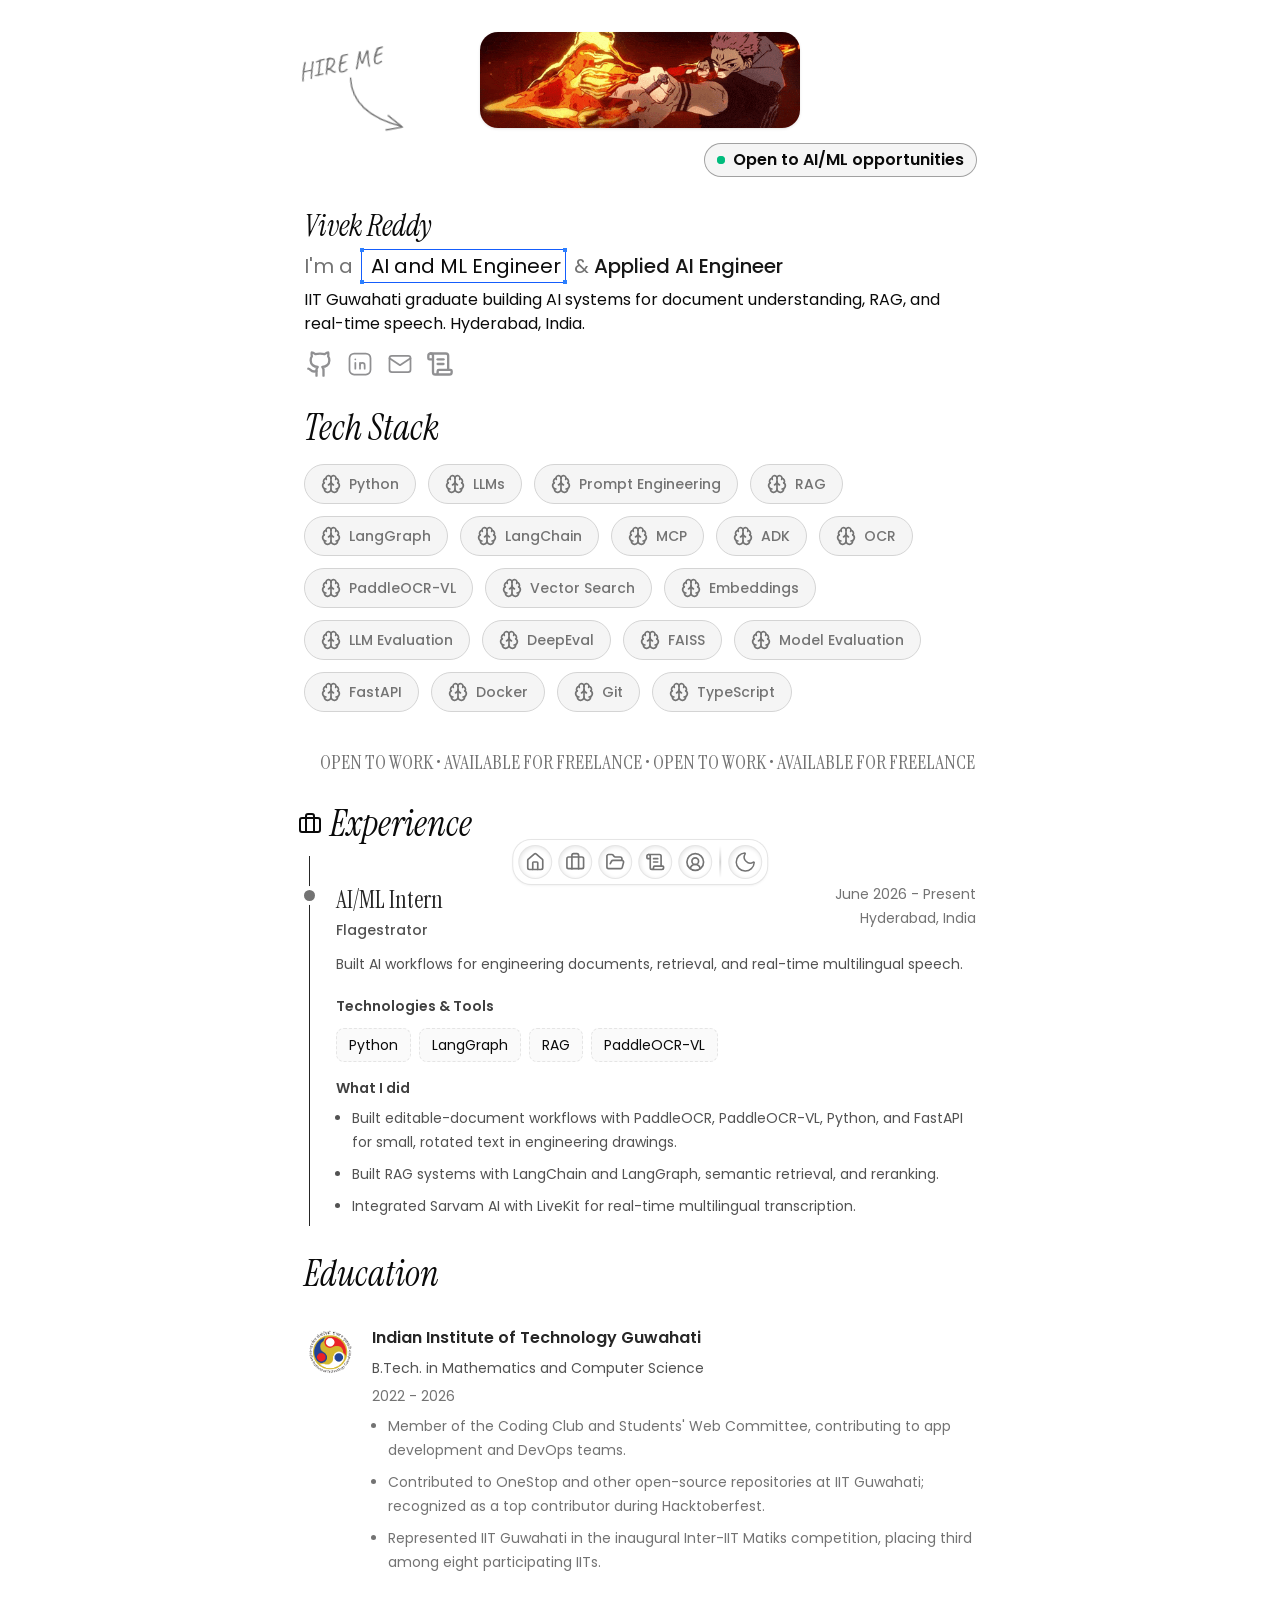
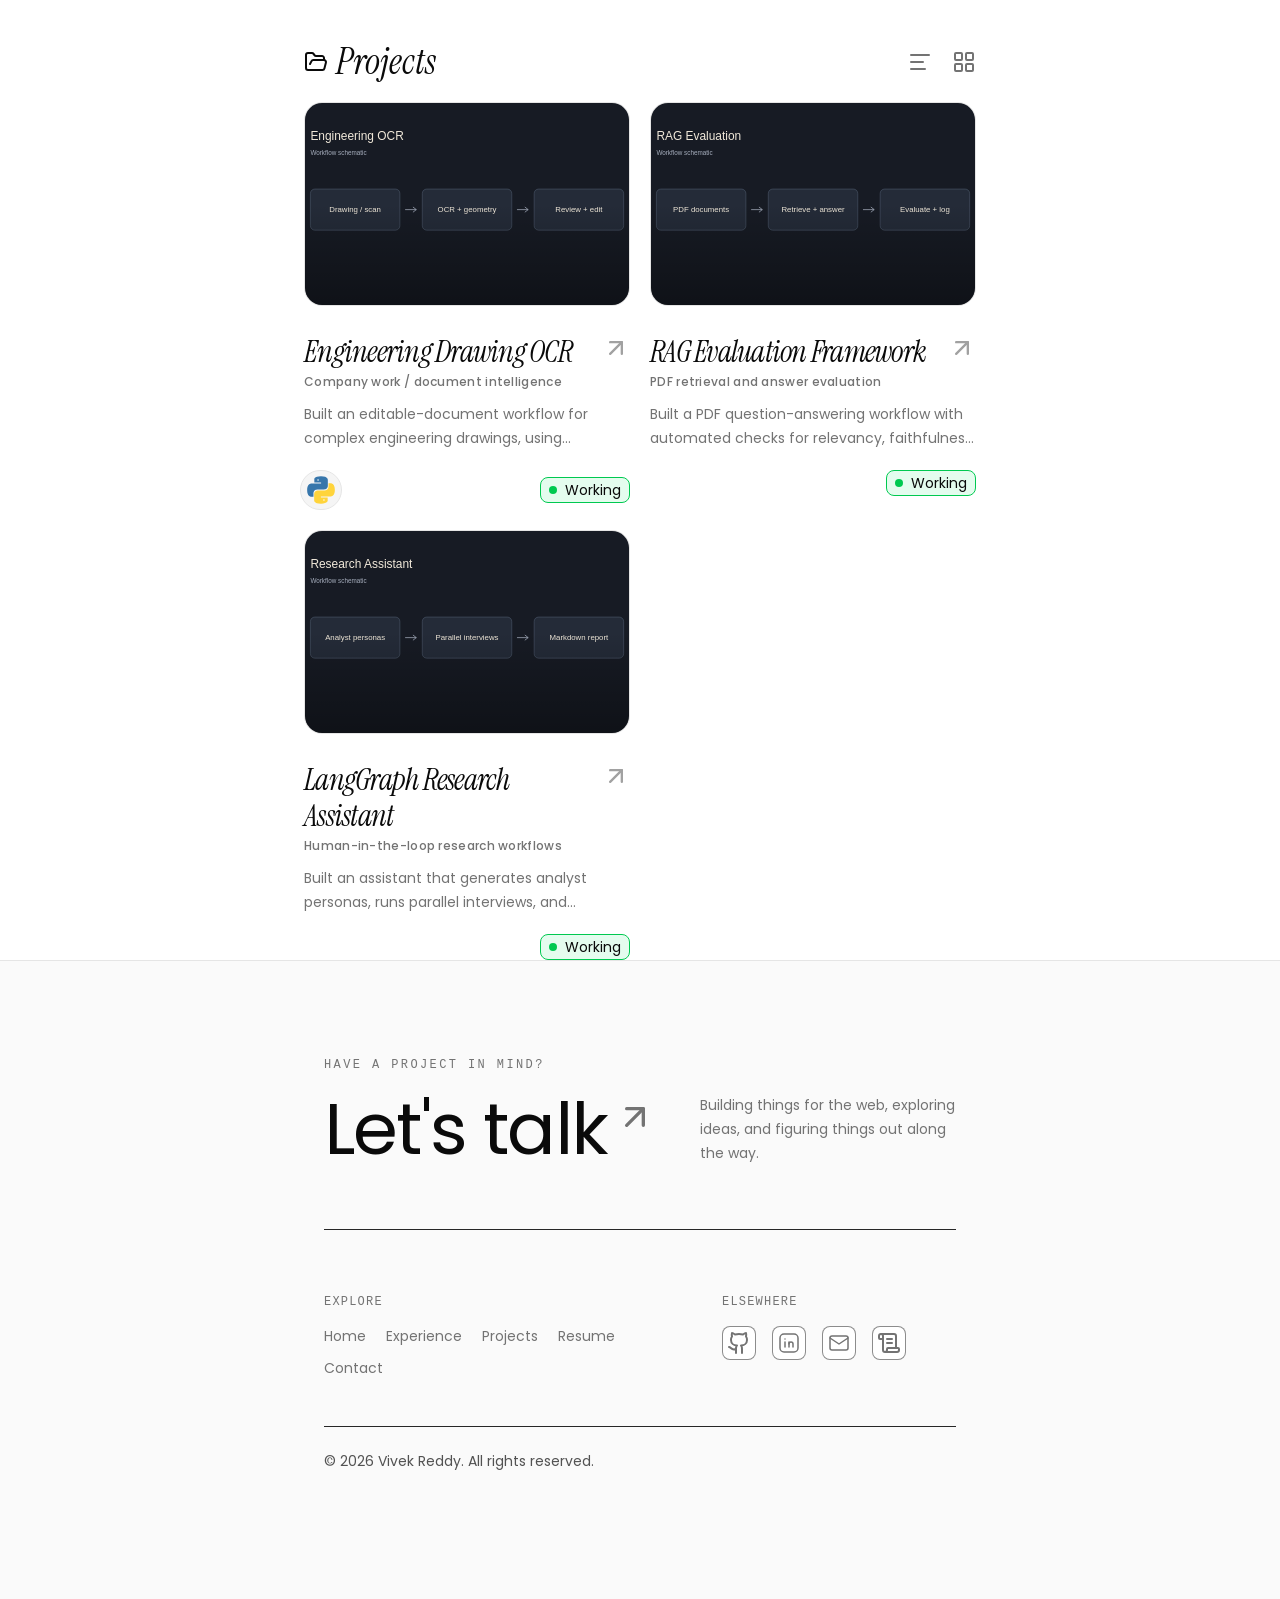
==== commit e8c76337: "fix: deploy thumbnail-sized animated cover" ====
--- a/index.html
+++ b/index.html
@@ -1,2 +1,2 @@
-<!DOCTYPE html><html lang="en" class="Uzg2RW_className h-full antialiased"><head><meta charSet="utf-8"/><meta name="viewport" content="width=device-width, initial-scale=1"/><link rel="preload" href="/_next/static/media/07a39a8a4660cc7c-s.p.0r6juujl39pe6.woff2" as="font" crossorigin="" type="font/woff2"/><link rel="preload" href="/_next/static/media/13958cae6c93c43e-s.p.1h18_wedhzk4h.woff2" as="font" crossorigin="" type="font/woff2"/><link rel="preload" href="/_next/static/media/1cb49a9fe872cb43-s.p.2mm3nq9i83l-m.woff2" as="font" crossorigin="" type="font/woff2"/><link rel="preload" href="/_next/static/media/22a701959b157a82-s.p.2o7m9ogm38dql.woff2" as="font" crossorigin="" type="font/woff2"/><link rel="preload" href="/_next/static/media/28314339ebbb98d1-s.p.11-gljxdt344a.woff2" as="font" crossorigin="" type="font/woff2"/><link rel="preload" href="/_next/static/media/2f0ae6d0ead4b7bb-s.p.38ww0mi76nb30.woff2" as="font" crossorigin="" type="font/woff2"/><link rel="preload" href="/_next/static/media/6bafae418e8a1b08-s.p.3o_v2fun1jzxk.woff2" as="font" crossorigin="" type="font/woff2"/><link rel="preload" href="/_next/static/media/76e9fd951b869c7b-s.p.3bh2vc0w-r-ll.woff2" as="font" crossorigin="" type="font/woff2"/><link rel="preload" href="/_next/static/media/9a9c462b1b299031-s.p.2ssdkv80hgt9-.woff2" as="font" crossorigin="" type="font/woff2"/><link rel="preload" href="/_next/static/media/d902bc2bfdd0a4cb-s.p.1g73gv09-xcb6.woff2" as="font" crossorigin="" type="font/woff2"/><link rel="preload" href="/_next/static/media/dd9dfc3601372168-s.p.43zbiuwnnoiok.woff2" as="font" crossorigin="" type="font/woff2"/><link rel="preload" href="/_next/static/media/e63b65bb308a9351-s.p.3j3877k49yy0l.woff2" as="font" crossorigin="" type="font/woff2"/><link rel="preload" as="image" href="/assets/sukuna.gif"/><link rel="stylesheet" href="/_next/static/chunks/24814zk7-0hqq.css" data-precedence="next"/><link rel="stylesheet" href="/_next/static/chunks/1h6giu82cj0kj.css" data-precedence="next"/><link rel="preload" as="script" fetchPriority="low" href="/_next/static/chunks/1kexj4s7oxhs2.js"/><script src="/_next/static/chunks/2kzd2bib-2ux6.js" async=""></script><script src="/_next/static/chunks/0d66q46efh1wk.js" async=""></script><script src="/_next/static/chunks/0zmsmzurrasnx.js" async=""></script><script src="/_next/static/chunks/turbopack-2c3mg3r-05n1w.js" async=""></script><script src="/_next/static/chunks/0ejizgy-ebrob.js" async=""></script><script src="/_next/static/chunks/1267rhjmux_n3.js" async=""></script><script src="/_next/static/chunks/2-jy5954b9lk4.js" async=""></script><script src="/_next/static/chunks/3xrgo_sew8iut.js" async=""></script><script src="/_next/static/chunks/40okvvrz53q6h.js" async=""></script><script src="/_next/static/chunks/2jvfwwtml-a9c.js" async=""></script><script src="/_next/static/chunks/0x7is-3e9sfpc.js" async=""></script><meta name="next-size-adjust" content=""/><title>Vivek Reddy - AI and ML Engineer</title><meta name="description" content="AI/ML Engineer and IIT Guwahati graduate building document intelligence, RAG, and real-time speech applications."/><meta name="robots" content="index, follow"/><link rel="canonical" href="https://v1vekreddy.github.io/"/><meta property="og:title" content="Vivek Reddy - AI and ML Engineer"/><meta property="og:description" content="AI/ML Engineer and IIT Guwahati graduate building document intelligence, RAG, and real-time speech applications."/><meta property="og:url" content="https://v1vekreddy.github.io/"/><meta property="og:site_name" content="Vivek Reddy"/><meta property="og:image" content="https://v1vekreddy.github.io/assets/social-preview.png"/><meta property="og:image:width" content="1200"/><meta property="og:image:height" content="630"/><meta property="og:image:alt" content="Vivek Reddy Portfolio Preview"/><meta property="og:type" content="website"/><meta name="twitter:card" content="summary_large_image"/><meta name="twitter:title" content="Vivek Reddy - AI and ML Engineer"/><meta name="twitter:description" content="AI/ML Engineer and IIT Guwahati graduate building document intelligence, RAG, and real-time speech applications."/><meta name="twitter:image" content="https://v1vekreddy.github.io/assets/social-preview.png"/><link rel="icon" href="data:,"/><script src="/_next/static/chunks/0cz1d0mv5g_q7.js" noModule=""></script></head><body class="flex min-h-full flex-col"><div hidden=""><!--$--><!--/$--></div><!--$?--><template id="B:0"></template><!--/$--><script>requestAnimationFrame(function(){$RT=performance.now()});</script><script id="_R_">(globalThis["TURBOPACK"] || (globalThis["TURBOPACK"] = [])).push({"otherChunks":["static/chunks/1kexj4s7oxhs2.js","static/chunks/2kzd2bib-2ux6.js","static/chunks/0d66q46efh1wk.js","static/chunks/0zmsmzurrasnx.js"],"runtimeModuleIds":[94553]});</script><script src="/_next/static/chunks/1kexj4s7oxhs2.js" async=""></script><div hidden id="S:0"><script>((a,b,c,d,e,f,g,h)=>{let i=document.documentElement,j=["light","dark"];function k(b){var c;(Array.isArray(a)?a:[a]).forEach(a=>{let c="class"===a,d=c&&f?e.map(a=>f[a]||a):e;c?(i.classList.remove(...d),i.classList.add(f&&f[b]?f[b]:b)):i.setAttribute(a,b)}),c=b,h&&j.includes(c)&&(i.style.colorScheme=c)}if(d)k(d);else try{let a=localStorage.getItem(b)||c,d=g&&"system"===a?window.matchMedia("(prefers-color-scheme: dark)").matches?"dark":"light":a;k(d)}catch(a){}})("class","theme","system",null,["light","dark"],null,true,true)</script><div aria-hidden="true" class="pointer-events-none fixed inset-x-0 top-0 z-9999 h-0.5" style="opacity:0"><div class="h-full bg-black shadow-[0_0_8px_rgba(255,255,255,0.65)] dark:bg-white" style="width:0%"></div></div><section aria-label="Notifications alt+T" tabindex="-1" aria-live="polite" aria-relevant="additions text" aria-atomic="false" data-react-aria-top-layer="true"></section><div aria-hidden="true" class="pointer-events-none fixed top-0 left-0 z-9999 hidden rounded-full bg-white mix-blend-difference md:block" style="transform:translateX(-100px) translateY(-100px) translateX(-50%) translateY(-50%)"></div><nav aria-label="Main navigation" class="fixed bottom-3 left-1/2 z-999 flex h-11 w-max -translate-x-1/2 items-center gap-2 rounded-2xl bg-white p-1.5 text-neutral-900 shadow-sm ring ring-neutral-200 md:bottom-4 dark:bg-neutral-800 dark:text-neutral-100 dark:ring-neutral-700"><div class="flex items-center gap-2"><div class="relative flex h-8 shrink-0 items-center justify-center" style="width:32px"><div class="flex size-8 shrink-0 items-center justify-center" style="transform-origin:bottom center;transform:none"><a aria-label="Home" class="group flex size-8 shrink-0 items-center justify-center rounded-2xl bg-white text-neutral-500 shadow-[inset_1px_1px_4px_rgba(0,0,0,0.1)] ring ring-neutral-200 transition-colors duration-200 hover:text-orange-500 hover:ring-orange-400 dark:bg-neutral-700 dark:text-neutral-300 dark:ring-neutral-700 dark:hover:text-indigo-400 dark:hover:ring-indigo-400" href="/"><svg xmlns="http://www.w3.org/2000/svg" width="24" height="24" viewBox="0 0 24 24" fill="none" stroke="currentColor" stroke-width="2" stroke-linecap="round" stroke-linejoin="round" class="lucide lucide-house overflow-hidden rounded-sm object-contain size-5 transition-colors" aria-hidden="true"><path d="M15 21v-8a1 1 0 0 0-1-1h-4a1 1 0 0 0-1 1v8"></path><path d="M3 10a2 2 0 0 1 .709-1.528l7-6a2 2 0 0 1 2.582 0l7 6A2 2 0 0 1 21 10v9a2 2 0 0 1-2 2H5a2 2 0 0 1-2-2z"></path></svg></a></div></div><div class="relative flex h-8 shrink-0 items-center justify-center" style="width:32px"><div class="flex size-8 shrink-0 items-center justify-center" style="transform-origin:bottom center;transform:none"><a aria-label="Experience" class="group flex size-8 shrink-0 items-center justify-center rounded-2xl bg-white text-neutral-500 shadow-[inset_1px_1px_4px_rgba(0,0,0,0.1)] ring ring-neutral-200 transition-colors duration-200 hover:text-orange-500 hover:ring-orange-400 dark:bg-neutral-700 dark:text-neutral-300 dark:ring-neutral-700 dark:hover:text-indigo-400 dark:hover:ring-indigo-400" href="/work/"><svg xmlns="http://www.w3.org/2000/svg" width="24" height="24" viewBox="0 0 24 24" fill="none" stroke="currentColor" stroke-width="2" stroke-linecap="round" stroke-linejoin="round" class="lucide lucide-briefcase size-5 transition-colors" aria-hidden="true"><path d="M16 20V4a2 2 0 0 0-2-2h-4a2 2 0 0 0-2 2v16"></path><rect width="20" height="14" x="2" y="6" rx="2"></rect></svg></a></div></div><div class="relative flex h-8 shrink-0 items-center justify-center" style="width:32px"><div class="flex size-8 shrink-0 items-center justify-center" style="transform-origin:bottom center;transform:none"><a aria-label="Projects" class="group flex size-8 shrink-0 items-center justify-center rounded-2xl bg-white text-neutral-500 shadow-[inset_1px_1px_4px_rgba(0,0,0,0.1)] ring ring-neutral-200 transition-colors duration-200 hover:text-orange-500 hover:ring-orange-400 dark:bg-neutral-700 dark:text-neutral-300 dark:ring-neutral-700 dark:hover:text-indigo-400 dark:hover:ring-indigo-400" href="/projects/"><svg xmlns="http://www.w3.org/2000/svg" width="24" height="24" viewBox="0 0 24 24" fill="none" stroke="currentColor" stroke-width="2" stroke-linecap="round" stroke-linejoin="round" class="lucide lucide-folder-open overflow-hidden rounded-sm object-contain size-5 transition-colors" aria-hidden="true"><path d="m6 14 1.5-2.9A2 2 0 0 1 9.24 10H20a2 2 0 0 1 1.94 2.5l-1.54 6a2 2 0 0 1-1.95 1.5H4a2 2 0 0 1-2-2V5a2 2 0 0 1 2-2h3.9a2 2 0 0 1 1.69.9l.81 1.2a2 2 0 0 0 1.67.9H18a2 2 0 0 1 2 2v2"></path></svg></a></div></div><div class="relative flex h-8 shrink-0 items-center justify-center" style="width:32px"><div class="flex size-8 shrink-0 items-center justify-center" style="transform-origin:bottom center;transform:none"><a aria-label="Resume" target="_blank" rel="noopener noreferrer" class="group flex size-8 shrink-0 items-center justify-center rounded-2xl bg-white text-neutral-500 shadow-[inset_1px_1px_4px_rgba(0,0,0,0.1)] ring ring-neutral-200 transition-colors duration-200 hover:text-orange-500 hover:ring-orange-400 dark:bg-neutral-700 dark:text-neutral-300 dark:ring-neutral-700 dark:hover:text-indigo-400 dark:hover:ring-indigo-400" href="https://drive.google.com/file/d/1ZKZkrltONeVqQ4238UbZ5IHSVpFeZGAL/view?usp=sharing"><svg xmlns="http://www.w3.org/2000/svg" width="24" height="24" viewBox="0 0 24 24" fill="none" stroke="currentColor" stroke-width="2" stroke-linecap="round" stroke-linejoin="round" class="lucide lucide-scroll-text size-5 transition-colors" aria-hidden="true"><path d="M15 12h-5"></path><path d="M15 8h-5"></path><path d="M19 17V5a2 2 0 0 0-2-2H4"></path><path d="M8 21h12a2 2 0 0 0 2-2v-1a1 1 0 0 0-1-1H11a1 1 0 0 0-1 1v1a2 2 0 1 1-4 0V5a2 2 0 1 0-4 0v2a1 1 0 0 0 1 1h3"></path></svg></a></div></div><div class="relative flex h-8 shrink-0 items-center justify-center" style="width:32px"><div class="flex size-8 shrink-0 items-center justify-center" style="transform-origin:bottom center;transform:none"><a aria-label="Contact" class="group flex size-8 shrink-0 items-center justify-center rounded-2xl bg-white text-neutral-500 shadow-[inset_1px_1px_4px_rgba(0,0,0,0.1)] ring ring-neutral-200 transition-colors duration-200 hover:text-orange-500 hover:ring-orange-400 dark:bg-neutral-700 dark:text-neutral-300 dark:ring-neutral-700 dark:hover:text-indigo-400 dark:hover:ring-indigo-400" href="/contact/"><svg xmlns="http://www.w3.org/2000/svg" width="24" height="24" viewBox="0 0 24 24" fill="none" stroke="currentColor" stroke-width="2" stroke-linecap="round" stroke-linejoin="round" class="lucide lucide-circle-user-round lucide-user-circle-2 size-5 transition-colors" aria-hidden="true"><path d="M17.925 20.056a6 6 0 0 0-11.851.001"></path><circle cx="12" cy="11" r="4"></circle><circle cx="12" cy="12" r="10"></circle></svg></a></div></div></div><div class="h-full w-[1.5px] shrink-0 bg-linear-to-b from-transparent via-neutral-300 to-transparent dark:via-neutral-600"></div><div class="relative flex h-8 shrink-0 items-center justify-center" style="width:32px"><div class="flex size-8 shrink-0 items-center justify-center" style="transform-origin:bottom center;transform:none"><div class="group flex size-8 shrink-0 items-center justify-center rounded-2xl bg-white text-neutral-500 shadow-[inset_1px_1px_4px_rgba(0,0,0,0.1)] ring ring-neutral-200 transition-colors duration-200 hover:text-orange-500 hover:ring-orange-400 dark:bg-neutral-700 dark:text-neutral-300 dark:ring-neutral-700 dark:hover:text-indigo-400 dark:hover:ring-indigo-400"><button type="button" aria-label="Toggle theme" aria-pressed="false" class="group flex size-full cursor-pointer items-center justify-center"></button></div></div></div></nav><section class="mx-auto w-full max-w-2xl mt-5 px-4 md:px-6 lg:px-0"><section class="mx-auto w-full max-w-2xl"><div class="relative"><div style="width:100%;opacity:0;transform:translate3d(0, 18px, 0)"><div class="relative mx-auto my-3 h-28 w-full max-w-3xl overflow-hidden rounded-2xl shadow-md sm:h-36 md:h-40"><img alt="Animated anime cover" decoding="async" data-nimg="fill" class="object-cover" style="position:absolute;height:100%;width:100%;left:0;top:0;right:0;bottom:0;color:transparent" src="/assets/sukuna.gif"/></div></div><a href="mailto:vivekreddyiitg@gmail.com" class="ylVCLG_className hire-note absolute -left-28 top-1/2 hidden -rotate-12 text-2xl text-neutral-500 transition-colors hover:text-foreground lg:block">HIRE ME<svg viewBox="0 0 100 90" fill="none" aria-hidden="true" class="ml-8 h-16 w-20 rotate-12"><path d="M10 8 Q12 58 82 76 M63 61 L83 77 L60 81" stroke="currentColor" stroke-width="2" stroke-linecap="round" stroke-linejoin="round"></path></svg></a><div style="width:100%;opacity:0;transform:translate3d(0, 18px, 0)"><div class="mt-4 flex justify-center md:justify-end"><div class="relative flex items-center gap-2 rounded-full bg-neutral-100 px-3 py-1 ring ring-neutral-400 dark:bg-neutral-900 dark:ring-neutral-700"><span class="relative inline-flex"><span class="absolute inline-flex h-full w-full animate-ping rounded-full bg-emerald-500 opacity-75"></span><span class="relative inline-flex h-2 w-2 rounded-full bg-emerald-500"></span></span><p class="font-semibold">Open to AI/ML opportunities</p></div></div></div></div><div class="mt-5 md:mt-8"><div style="width:100%;opacity:0;transform:translate3d(0, 18px, 0)"><div class="flex items-center justify-center gap-3 md:justify-start"><h1 class="KZWinq_className text-3xl font-bold italic">Vivek Reddy</h1></div></div><div style="width:100%;opacity:0;transform:translate3d(0, 18px, 0)"><p class="my-2 text-center text-sm text-neutral-500 md:text-left md:text-xl">I&#x27;m a<span class="text-foreground relative mx-2 border border-blue-600 px-1 py-0.5"> <span class="absolute -top-0.5 -left-0.5 size-1 bg-blue-500"></span><span class="absolute -top-0.5 -right-0.5 size-1 bg-blue-500"></span><span class="absolute -bottom-0.5 -left-0.5 size-1 bg-blue-500"></span><span class="absolute -right-0.5 -bottom-0.5 size-1 bg-blue-500"></span>AI and ML Engineer</span>&amp;<!-- --> <span class="relative mt-3 inline-grid h-[1.5em] min-w-[11ch] text-left align-bottom font-medium text-neutral-900 md:mt-0 md:h-auto dark:text-neutral-100"><span class="col-start-1 row-start-1 whitespace-nowrap relative" style="opacity:1;filter:blur(0px);transform:none">Applied AI Engineer</span><span class="col-start-1 row-start-1 whitespace-nowrap pointer-events-none absolute" style="opacity:0;filter:blur(4px);transform:translateY(5px)">Software Engineer</span></span></p></div><div style="width:100%;opacity:0;transform:translate3d(0, 18px, 0)"><p class="my-2 text-center text-sm md:text-left md:text-base">IIT Guwahati graduate building AI systems for document understanding, RAG, and real-time speech. Hyderabad, India.</p></div><div style="width:100%;opacity:0;transform:translate3d(0, 18px, 0)"><div class="my-3 flex w-fit items-center justify-center gap-2 md:justify-start"><button type="button" id="base-ui-_R_7j92ltdb_" data-base-ui-tooltip-trigger="" data-slot="tooltip-trigger"><a target="_blank" rel="noopener noreferrer" aria-label="GitHub" class="flex size-8 items-center justify-center" href="https://github.com/v1vekreddy"><svg xmlns="http://www.w3.org/2000/svg" width="24" height="24" viewBox="0 0 24 24" fill="none" stroke="currentColor" stroke-width="2" stroke-linecap="round" stroke-linejoin="round" class="lucide lucide-github overflow-hidden rounded-sm object-contain size-7 text-[#909092]" aria-hidden="true"><path d="M15 22v-4a4.8 4.8 0 0 0-1-3.5c3 0 6-2 6-5.5.08-1.25-.27-2.48-1-3.5.28-1.15.28-2.35 0-3.5 0 0-1 0-3 1.5-2.64-.5-5.36-.5-8 0C6 2 5 2 5 2c-.3 1.15-.3 2.35 0 3.5A5.403 5.403 0 0 0 4 9c0 3.5 3 5.5 6 5.5-.39.49-.68 1.05-.85 1.65-.17.6-.22 1.23-.15 1.85v4"></path><path d="M9 18c-4.51 2-5-2-7-2"></path></svg></a></button><button type="button" id="base-ui-_R_7l92ltdb_" data-base-ui-tooltip-trigger="" data-slot="tooltip-trigger"><a target="_blank" rel="noopener noreferrer" aria-label="LinkedIn" class="flex size-8 items-center justify-center" href="https://www.linkedin.com/in/vivekreddyr/"><svg xmlns="http://www.w3.org/2000/svg" width="32" height="32" viewBox="0 0 24 24" fill="none" stroke="currentColor" stroke-width="1.5" stroke-linecap="round" stroke-linejoin="round" class="icon icon-tabler icons-tabler-outline icon-tabler-brand-linkedin size-7 text-[#909092]"><path stroke="none" d="M0 0h24v24H0z" fill="none"></path><path d="M8 11v5"></path><path d="M8 8v.01"></path><path d="M12 16v-5"></path><path d="M16 16v-3a2 2 0 1 0 -4 0"></path><path d="M3 7a4 4 0 0 1 4 -4h10a4 4 0 0 1 4 4v10a4 4 0 0 1 -4 4h-10a4 4 0 0 1 -4 -4l0 -10"></path></svg></a></button><button type="button" id="base-ui-_R_7n92ltdb_" data-base-ui-tooltip-trigger="" data-slot="tooltip-trigger"><a target="_blank" rel="noopener noreferrer" aria-label="Email" class="flex size-8 items-center justify-center" href="mailto:vivekreddyiitg@gmail.com"><svg xmlns="http://www.w3.org/2000/svg" width="32" height="32" viewBox="0 0 256 256" fill="none" stroke="currentColor" stroke-width="1.5" stroke-linecap="round" stroke-linejoin="round" class="size-7 text-[#909092]"><g transform="scale(10.6667)"><path stroke="none" d="M0 0h24v24H0z" fill="none"></path><path d="M3 7a2 2 0 0 1 2 -2h14a2 2 0 0 1 2 2v10a2 2 0 0 1 -2 2h-14a2 2 0 0 1 -2 -2v-10"></path><path d="M3 7l9 6l9 -6"></path></g></svg></a></button><button type="button" id="base-ui-_R_7p92ltdb_" data-base-ui-tooltip-trigger="" data-slot="tooltip-trigger"><a target="_blank" rel="noopener noreferrer" aria-label="Resume" class="flex size-8 items-center justify-center" href="https://drive.google.com/file/d/1ZKZkrltONeVqQ4238UbZ5IHSVpFeZGAL/view?usp=sharing"><svg xmlns="http://www.w3.org/2000/svg" width="24" height="24" viewBox="0 0 24 24" fill="none" stroke="currentColor" stroke-width="2" stroke-linecap="round" stroke-linejoin="round" class="lucide lucide-scroll-text size-7 text-[#909092]" aria-hidden="true"><path d="M15 12h-5"></path><path d="M15 8h-5"></path><path d="M19 17V5a2 2 0 0 0-2-2H4"></path><path d="M8 21h12a2 2 0 0 0 2-2v-1a1 1 0 0 0-1-1H11a1 1 0 0 0-1 1v1a2 2 0 1 1-4 0V5a2 2 0 1 0-4 0v2a1 1 0 0 0 1 1h3"></path></svg></a></button></div></div></div></section><div style="width:100%;opacity:0;transform:translate3d(0, 18px, 0)"><section class="mx-auto w-full max-w-2xl"><h2 class="mt-7 font-semibold italic text-3xl sm:text-4xl KZWinq_className">Tech Stack</h2><div class="w-full py-4"><div class="flex flex-wrap items-center gap-3"><div class="flex h-10 w-fit shrink-0 items-center gap-2 rounded-full border border-neutral-300 bg-neutral-100 px-4 text-sm font-medium whitespace-nowrap text-neutral-500 transition-transform duration-200 dark:border-neutral-200/10 dark:bg-neutral-900"><span class="flex size-5 shrink-0 items-center justify-center [&amp;&gt;svg]:size-full"><svg xmlns="http://www.w3.org/2000/svg" width="24" height="24" viewBox="0 0 24 24" fill="none" stroke="currentColor" stroke-width="2" stroke-linecap="round" stroke-linejoin="round" class="lucide lucide-brain" aria-hidden="true"><path d="M12 18V5"></path><path d="M15 13a4.17 4.17 0 0 1-3-4 4.17 4.17 0 0 1-3 4"></path><path d="M17.598 6.5A3 3 0 1 0 12 5a3 3 0 1 0-5.598 1.5"></path><path d="M17.997 5.125a4 4 0 0 1 2.526 5.77"></path><path d="M18 18a4 4 0 0 0 2-7.464"></path><path d="M19.967 17.483A4 4 0 1 1 12 18a4 4 0 1 1-7.967-.517"></path><path d="M6 18a4 4 0 0 1-2-7.464"></path><path d="M6.003 5.125a4 4 0 0 0-2.526 5.77"></path></svg></span><span>Python</span></div><div class="flex h-10 w-fit shrink-0 items-center gap-2 rounded-full border border-neutral-300 bg-neutral-100 px-4 text-sm font-medium whitespace-nowrap text-neutral-500 transition-transform duration-200 dark:border-neutral-200/10 dark:bg-neutral-900"><span class="flex size-5 shrink-0 items-center justify-center [&amp;&gt;svg]:size-full"><svg xmlns="http://www.w3.org/2000/svg" width="24" height="24" viewBox="0 0 24 24" fill="none" stroke="currentColor" stroke-width="2" stroke-linecap="round" stroke-linejoin="round" class="lucide lucide-brain" aria-hidden="true"><path d="M12 18V5"></path><path d="M15 13a4.17 4.17 0 0 1-3-4 4.17 4.17 0 0 1-3 4"></path><path d="M17.598 6.5A3 3 0 1 0 12 5a3 3 0 1 0-5.598 1.5"></path><path d="M17.997 5.125a4 4 0 0 1 2.526 5.77"></path><path d="M18 18a4 4 0 0 0 2-7.464"></path><path d="M19.967 17.483A4 4 0 1 1 12 18a4 4 0 1 1-7.967-.517"></path><path d="M6 18a4 4 0 0 1-2-7.464"></path><path d="M6.003 5.125a4 4 0 0 0-2.526 5.77"></path></svg></span><span>LLMs</span></div><div class="flex h-10 w-fit shrink-0 items-center gap-2 rounded-full border border-neutral-300 bg-neutral-100 px-4 text-sm font-medium whitespace-nowrap text-neutral-500 transition-transform duration-200 dark:border-neutral-200/10 dark:bg-neutral-900"><span class="flex size-5 shrink-0 items-center justify-center [&amp;&gt;svg]:size-full"><svg xmlns="http://www.w3.org/2000/svg" width="24" height="24" viewBox="0 0 24 24" fill="none" stroke="currentColor" stroke-width="2" stroke-linecap="round" stroke-linejoin="round" class="lucide lucide-brain" aria-hidden="true"><path d="M12 18V5"></path><path d="M15 13a4.17 4.17 0 0 1-3-4 4.17 4.17 0 0 1-3 4"></path><path d="M17.598 6.5A3 3 0 1 0 12 5a3 3 0 1 0-5.598 1.5"></path><path d="M17.997 5.125a4 4 0 0 1 2.526 5.77"></path><path d="M18 18a4 4 0 0 0 2-7.464"></path><path d="M19.967 17.483A4 4 0 1 1 12 18a4 4 0 1 1-7.967-.517"></path><path d="M6 18a4 4 0 0 1-2-7.464"></path><path d="M6.003 5.125a4 4 0 0 0-2.526 5.77"></path></svg></span><span>Prompt Engineering</span></div><div class="flex h-10 w-fit shrink-0 items-center gap-2 rounded-full border border-neutral-300 bg-neutral-100 px-4 text-sm font-medium whitespace-nowrap text-neutral-500 transition-transform duration-200 dark:border-neutral-200/10 dark:bg-neutral-900"><span class="flex size-5 shrink-0 items-center justify-center [&amp;&gt;svg]:size-full"><svg xmlns="http://www.w3.org/2000/svg" width="24" height="24" viewBox="0 0 24 24" fill="none" stroke="currentColor" stroke-width="2" stroke-linecap="round" stroke-linejoin="round" class="lucide lucide-brain" aria-hidden="true"><path d="M12 18V5"></path><path d="M15 13a4.17 4.17 0 0 1-3-4 4.17 4.17 0 0 1-3 4"></path><path d="M17.598 6.5A3 3 0 1 0 12 5a3 3 0 1 0-5.598 1.5"></path><path d="M17.997 5.125a4 4 0 0 1 2.526 5.77"></path><path d="M18 18a4 4 0 0 0 2-7.464"></path><path d="M19.967 17.483A4 4 0 1 1 12 18a4 4 0 1 1-7.967-.517"></path><path d="M6 18a4 4 0 0 1-2-7.464"></path><path d="M6.003 5.125a4 4 0 0 0-2.526 5.77"></path></svg></span><span>RAG</span></div><div class="flex h-10 w-fit shrink-0 items-center gap-2 rounded-full border border-neutral-300 bg-neutral-100 px-4 text-sm font-medium whitespace-nowrap text-neutral-500 transition-transform duration-200 dark:border-neutral-200/10 dark:bg-neutral-900"><span class="flex size-5 shrink-0 items-center justify-center [&amp;&gt;svg]:size-full"><svg xmlns="http://www.w3.org/2000/svg" width="24" height="24" viewBox="0 0 24 24" fill="none" stroke="currentColor" stroke-width="2" stroke-linecap="round" stroke-linejoin="round" class="lucide lucide-brain" aria-hidden="true"><path d="M12 18V5"></path><path d="M15 13a4.17 4.17 0 0 1-3-4 4.17 4.17 0 0 1-3 4"></path><path d="M17.598 6.5A3 3 0 1 0 12 5a3 3 0 1 0-5.598 1.5"></path><path d="M17.997 5.125a4 4 0 0 1 2.526 5.77"></path><path d="M18 18a4 4 0 0 0 2-7.464"></path><path d="M19.967 17.483A4 4 0 1 1 12 18a4 4 0 1 1-7.967-.517"></path><path d="M6 18a4 4 0 0 1-2-7.464"></path><path d="M6.003 5.125a4 4 0 0 0-2.526 5.77"></path></svg></span><span>LangGraph</span></div><div class="flex h-10 w-fit shrink-0 items-center gap-2 rounded-full border border-neutral-300 bg-neutral-100 px-4 text-sm font-medium whitespace-nowrap text-neutral-500 transition-transform duration-200 dark:border-neutral-200/10 dark:bg-neutral-900"><span class="flex size-5 shrink-0 items-center justify-center [&amp;&gt;svg]:size-full"><svg xmlns="http://www.w3.org/2000/svg" width="24" height="24" viewBox="0 0 24 24" fill="none" stroke="currentColor" stroke-width="2" stroke-linecap="round" stroke-linejoin="round" class="lucide lucide-brain" aria-hidden="true"><path d="M12 18V5"></path><path d="M15 13a4.17 4.17 0 0 1-3-4 4.17 4.17 0 0 1-3 4"></path><path d="M17.598 6.5A3 3 0 1 0 12 5a3 3 0 1 0-5.598 1.5"></path><path d="M17.997 5.125a4 4 0 0 1 2.526 5.77"></path><path d="M18 18a4 4 0 0 0 2-7.464"></path><path d="M19.967 17.483A4 4 0 1 1 12 18a4 4 0 1 1-7.967-.517"></path><path d="M6 18a4 4 0 0 1-2-7.464"></path><path d="M6.003 5.125a4 4 0 0 0-2.526 5.77"></path></svg></span><span>LangChain</span></div><div class="flex h-10 w-fit shrink-0 items-center gap-2 rounded-full border border-neutral-300 bg-neutral-100 px-4 text-sm font-medium whitespace-nowrap text-neutral-500 transition-transform duration-200 dark:border-neutral-200/10 dark:bg-neutral-900"><span class="flex size-5 shrink-0 items-center justify-center [&amp;&gt;svg]:size-full"><svg xmlns="http://www.w3.org/2000/svg" width="24" height="24" viewBox="0 0 24 24" fill="none" stroke="currentColor" stroke-width="2" stroke-linecap="round" stroke-linejoin="round" class="lucide lucide-brain" aria-hidden="true"><path d="M12 18V5"></path><path d="M15 13a4.17 4.17 0 0 1-3-4 4.17 4.17 0 0 1-3 4"></path><path d="M17.598 6.5A3 3 0 1 0 12 5a3 3 0 1 0-5.598 1.5"></path><path d="M17.997 5.125a4 4 0 0 1 2.526 5.77"></path><path d="M18 18a4 4 0 0 0 2-7.464"></path><path d="M19.967 17.483A4 4 0 1 1 12 18a4 4 0 1 1-7.967-.517"></path><path d="M6 18a4 4 0 0 1-2-7.464"></path><path d="M6.003 5.125a4 4 0 0 0-2.526 5.77"></path></svg></span><span>MCP</span></div><div class="flex h-10 w-fit shrink-0 items-center gap-2 rounded-full border border-neutral-300 bg-neutral-100 px-4 text-sm font-medium whitespace-nowrap text-neutral-500 transition-transform duration-200 dark:border-neutral-200/10 dark:bg-neutral-900"><span class="flex size-5 shrink-0 items-center justify-center [&amp;&gt;svg]:size-full"><svg xmlns="http://www.w3.org/2000/svg" width="24" height="24" viewBox="0 0 24 24" fill="none" stroke="currentColor" stroke-width="2" stroke-linecap="round" stroke-linejoin="round" class="lucide lucide-brain" aria-hidden="true"><path d="M12 18V5"></path><path d="M15 13a4.17 4.17 0 0 1-3-4 4.17 4.17 0 0 1-3 4"></path><path d="M17.598 6.5A3 3 0 1 0 12 5a3 3 0 1 0-5.598 1.5"></path><path d="M17.997 5.125a4 4 0 0 1 2.526 5.77"></path><path d="M18 18a4 4 0 0 0 2-7.464"></path><path d="M19.967 17.483A4 4 0 1 1 12 18a4 4 0 1 1-7.967-.517"></path><path d="M6 18a4 4 0 0 1-2-7.464"></path><path d="M6.003 5.125a4 4 0 0 0-2.526 5.77"></path></svg></span><span>ADK</span></div><div class="flex h-10 w-fit shrink-0 items-center gap-2 rounded-full border border-neutral-300 bg-neutral-100 px-4 text-sm font-medium whitespace-nowrap text-neutral-500 transition-transform duration-200 dark:border-neutral-200/10 dark:bg-neutral-900"><span class="flex size-5 shrink-0 items-center justify-center [&amp;&gt;svg]:size-full"><svg xmlns="http://www.w3.org/2000/svg" width="24" height="24" viewBox="0 0 24 24" fill="none" stroke="currentColor" stroke-width="2" stroke-linecap="round" stroke-linejoin="round" class="lucide lucide-brain" aria-hidden="true"><path d="M12 18V5"></path><path d="M15 13a4.17 4.17 0 0 1-3-4 4.17 4.17 0 0 1-3 4"></path><path d="M17.598 6.5A3 3 0 1 0 12 5a3 3 0 1 0-5.598 1.5"></path><path d="M17.997 5.125a4 4 0 0 1 2.526 5.77"></path><path d="M18 18a4 4 0 0 0 2-7.464"></path><path d="M19.967 17.483A4 4 0 1 1 12 18a4 4 0 1 1-7.967-.517"></path><path d="M6 18a4 4 0 0 1-2-7.464"></path><path d="M6.003 5.125a4 4 0 0 0-2.526 5.77"></path></svg></span><span>OCR</span></div><div class="flex h-10 w-fit shrink-0 items-center gap-2 rounded-full border border-neutral-300 bg-neutral-100 px-4 text-sm font-medium whitespace-nowrap text-neutral-500 transition-transform duration-200 dark:border-neutral-200/10 dark:bg-neutral-900"><span class="flex size-5 shrink-0 items-center justify-center [&amp;&gt;svg]:size-full"><svg xmlns="http://www.w3.org/2000/svg" width="24" height="24" viewBox="0 0 24 24" fill="none" stroke="currentColor" stroke-width="2" stroke-linecap="round" stroke-linejoin="round" class="lucide lucide-brain" aria-hidden="true"><path d="M12 18V5"></path><path d="M15 13a4.17 4.17 0 0 1-3-4 4.17 4.17 0 0 1-3 4"></path><path d="M17.598 6.5A3 3 0 1 0 12 5a3 3 0 1 0-5.598 1.5"></path><path d="M17.997 5.125a4 4 0 0 1 2.526 5.77"></path><path d="M18 18a4 4 0 0 0 2-7.464"></path><path d="M19.967 17.483A4 4 0 1 1 12 18a4 4 0 1 1-7.967-.517"></path><path d="M6 18a4 4 0 0 1-2-7.464"></path><path d="M6.003 5.125a4 4 0 0 0-2.526 5.77"></path></svg></span><span>PaddleOCR-VL</span></div><div class="flex h-10 w-fit shrink-0 items-center gap-2 rounded-full border border-neutral-300 bg-neutral-100 px-4 text-sm font-medium whitespace-nowrap text-neutral-500 transition-transform duration-200 dark:border-neutral-200/10 dark:bg-neutral-900"><span class="flex size-5 shrink-0 items-center justify-center [&amp;&gt;svg]:size-full"><svg xmlns="http://www.w3.org/2000/svg" width="24" height="24" viewBox="0 0 24 24" fill="none" stroke="currentColor" stroke-width="2" stroke-linecap="round" stroke-linejoin="round" class="lucide lucide-brain" aria-hidden="true"><path d="M12 18V5"></path><path d="M15 13a4.17 4.17 0 0 1-3-4 4.17 4.17 0 0 1-3 4"></path><path d="M17.598 6.5A3 3 0 1 0 12 5a3 3 0 1 0-5.598 1.5"></path><path d="M17.997 5.125a4 4 0 0 1 2.526 5.77"></path><path d="M18 18a4 4 0 0 0 2-7.464"></path><path d="M19.967 17.483A4 4 0 1 1 12 18a4 4 0 1 1-7.967-.517"></path><path d="M6 18a4 4 0 0 1-2-7.464"></path><path d="M6.003 5.125a4 4 0 0 0-2.526 5.77"></path></svg></span><span>Vector Search</span></div><div class="flex h-10 w-fit shrink-0 items-center gap-2 rounded-full border border-neutral-300 bg-neutral-100 px-4 text-sm font-medium whitespace-nowrap text-neutral-500 transition-transform duration-200 dark:border-neutral-200/10 dark:bg-neutral-900"><span class="flex size-5 shrink-0 items-center justify-center [&amp;&gt;svg]:size-full"><svg xmlns="http://www.w3.org/2000/svg" width="24" height="24" viewBox="0 0 24 24" fill="none" stroke="currentColor" stroke-width="2" stroke-linecap="round" stroke-linejoin="round" class="lucide lucide-brain" aria-hidden="true"><path d="M12 18V5"></path><path d="M15 13a4.17 4.17 0 0 1-3-4 4.17 4.17 0 0 1-3 4"></path><path d="M17.598 6.5A3 3 0 1 0 12 5a3 3 0 1 0-5.598 1.5"></path><path d="M17.997 5.125a4 4 0 0 1 2.526 5.77"></path><path d="M18 18a4 4 0 0 0 2-7.464"></path><path d="M19.967 17.483A4 4 0 1 1 12 18a4 4 0 1 1-7.967-.517"></path><path d="M6 18a4 4 0 0 1-2-7.464"></path><path d="M6.003 5.125a4 4 0 0 0-2.526 5.77"></path></svg></span><span>Embeddings</span></div><div class="flex h-10 w-fit shrink-0 items-center gap-2 rounded-full border border-neutral-300 bg-neutral-100 px-4 text-sm font-medium whitespace-nowrap text-neutral-500 transition-transform duration-200 dark:border-neutral-200/10 dark:bg-neutral-900"><span class="flex size-5 shrink-0 items-center justify-center [&amp;&gt;svg]:size-full"><svg xmlns="http://www.w3.org/2000/svg" width="24" height="24" viewBox="0 0 24 24" fill="none" stroke="currentColor" stroke-width="2" stroke-linecap="round" stroke-linejoin="round" class="lucide lucide-brain" aria-hidden="true"><path d="M12 18V5"></path><path d="M15 13a4.17 4.17 0 0 1-3-4 4.17 4.17 0 0 1-3 4"></path><path d="M17.598 6.5A3 3 0 1 0 12 5a3 3 0 1 0-5.598 1.5"></path><path d="M17.997 5.125a4 4 0 0 1 2.526 5.77"></path><path d="M18 18a4 4 0 0 0 2-7.464"></path><path d="M19.967 17.483A4 4 0 1 1 12 18a4 4 0 1 1-7.967-.517"></path><path d="M6 18a4 4 0 0 1-2-7.464"></path><path d="M6.003 5.125a4 4 0 0 0-2.526 5.77"></path></svg></span><span>LLM Evaluation</span></div><div class="flex h-10 w-fit shrink-0 items-center gap-2 rounded-full border border-neutral-300 bg-neutral-100 px-4 text-sm font-medium whitespace-nowrap text-neutral-500 transition-transform duration-200 dark:border-neutral-200/10 dark:bg-neutral-900"><span class="flex size-5 shrink-0 items-center justify-center [&amp;&gt;svg]:size-full"><svg xmlns="http://www.w3.org/2000/svg" width="24" height="24" viewBox="0 0 24 24" fill="none" stroke="currentColor" stroke-width="2" stroke-linecap="round" stroke-linejoin="round" class="lucide lucide-brain" aria-hidden="true"><path d="M12 18V5"></path><path d="M15 13a4.17 4.17 0 0 1-3-4 4.17 4.17 0 0 1-3 4"></path><path d="M17.598 6.5A3 3 0 1 0 12 5a3 3 0 1 0-5.598 1.5"></path><path d="M17.997 5.125a4 4 0 0 1 2.526 5.77"></path><path d="M18 18a4 4 0 0 0 2-7.464"></path><path d="M19.967 17.483A4 4 0 1 1 12 18a4 4 0 1 1-7.967-.517"></path><path d="M6 18a4 4 0 0 1-2-7.464"></path><path d="M6.003 5.125a4 4 0 0 0-2.526 5.77"></path></svg></span><span>DeepEval</span></div><div class="flex h-10 w-fit shrink-0 items-center gap-2 rounded-full border border-neutral-300 bg-neutral-100 px-4 text-sm font-medium whitespace-nowrap text-neutral-500 transition-transform duration-200 dark:border-neutral-200/10 dark:bg-neutral-900"><span class="flex size-5 shrink-0 items-center justify-center [&amp;&gt;svg]:size-full"><svg xmlns="http://www.w3.org/2000/svg" width="24" height="24" viewBox="0 0 24 24" fill="none" stroke="currentColor" stroke-width="2" stroke-linecap="round" stroke-linejoin="round" class="lucide lucide-brain" aria-hidden="true"><path d="M12 18V5"></path><path d="M15 13a4.17 4.17 0 0 1-3-4 4.17 4.17 0 0 1-3 4"></path><path d="M17.598 6.5A3 3 0 1 0 12 5a3 3 0 1 0-5.598 1.5"></path><path d="M17.997 5.125a4 4 0 0 1 2.526 5.77"></path><path d="M18 18a4 4 0 0 0 2-7.464"></path><path d="M19.967 17.483A4 4 0 1 1 12 18a4 4 0 1 1-7.967-.517"></path><path d="M6 18a4 4 0 0 1-2-7.464"></path><path d="M6.003 5.125a4 4 0 0 0-2.526 5.77"></path></svg></span><span>FAISS</span></div><div class="flex h-10 w-fit shrink-0 items-center gap-2 rounded-full border border-neutral-300 bg-neutral-100 px-4 text-sm font-medium whitespace-nowrap text-neutral-500 transition-transform duration-200 dark:border-neutral-200/10 dark:bg-neutral-900"><span class="flex size-5 shrink-0 items-center justify-center [&amp;&gt;svg]:size-full"><svg xmlns="http://www.w3.org/2000/svg" width="24" height="24" viewBox="0 0 24 24" fill="none" stroke="currentColor" stroke-width="2" stroke-linecap="round" stroke-linejoin="round" class="lucide lucide-brain" aria-hidden="true"><path d="M12 18V5"></path><path d="M15 13a4.17 4.17 0 0 1-3-4 4.17 4.17 0 0 1-3 4"></path><path d="M17.598 6.5A3 3 0 1 0 12 5a3 3 0 1 0-5.598 1.5"></path><path d="M17.997 5.125a4 4 0 0 1 2.526 5.77"></path><path d="M18 18a4 4 0 0 0 2-7.464"></path><path d="M19.967 17.483A4 4 0 1 1 12 18a4 4 0 1 1-7.967-.517"></path><path d="M6 18a4 4 0 0 1-2-7.464"></path><path d="M6.003 5.125a4 4 0 0 0-2.526 5.77"></path></svg></span><span>Model Evaluation</span></div><div class="flex h-10 w-fit shrink-0 items-center gap-2 rounded-full border border-neutral-300 bg-neutral-100 px-4 text-sm font-medium whitespace-nowrap text-neutral-500 transition-transform duration-200 dark:border-neutral-200/10 dark:bg-neutral-900"><span class="flex size-5 shrink-0 items-center justify-center [&amp;&gt;svg]:size-full"><svg xmlns="http://www.w3.org/2000/svg" width="24" height="24" viewBox="0 0 24 24" fill="none" stroke="currentColor" stroke-width="2" stroke-linecap="round" stroke-linejoin="round" class="lucide lucide-brain" aria-hidden="true"><path d="M12 18V5"></path><path d="M15 13a4.17 4.17 0 0 1-3-4 4.17 4.17 0 0 1-3 4"></path><path d="M17.598 6.5A3 3 0 1 0 12 5a3 3 0 1 0-5.598 1.5"></path><path d="M17.997 5.125a4 4 0 0 1 2.526 5.77"></path><path d="M18 18a4 4 0 0 0 2-7.464"></path><path d="M19.967 17.483A4 4 0 1 1 12 18a4 4 0 1 1-7.967-.517"></path><path d="M6 18a4 4 0 0 1-2-7.464"></path><path d="M6.003 5.125a4 4 0 0 0-2.526 5.77"></path></svg></span><span>FastAPI</span></div><div class="flex h-10 w-fit shrink-0 items-center gap-2 rounded-full border border-neutral-300 bg-neutral-100 px-4 text-sm font-medium whitespace-nowrap text-neutral-500 transition-transform duration-200 dark:border-neutral-200/10 dark:bg-neutral-900"><span class="flex size-5 shrink-0 items-center justify-center [&amp;&gt;svg]:size-full"><svg xmlns="http://www.w3.org/2000/svg" width="24" height="24" viewBox="0 0 24 24" fill="none" stroke="currentColor" stroke-width="2" stroke-linecap="round" stroke-linejoin="round" class="lucide lucide-brain" aria-hidden="true"><path d="M12 18V5"></path><path d="M15 13a4.17 4.17 0 0 1-3-4 4.17 4.17 0 0 1-3 4"></path><path d="M17.598 6.5A3 3 0 1 0 12 5a3 3 0 1 0-5.598 1.5"></path><path d="M17.997 5.125a4 4 0 0 1 2.526 5.77"></path><path d="M18 18a4 4 0 0 0 2-7.464"></path><path d="M19.967 17.483A4 4 0 1 1 12 18a4 4 0 1 1-7.967-.517"></path><path d="M6 18a4 4 0 0 1-2-7.464"></path><path d="M6.003 5.125a4 4 0 0 0-2.526 5.77"></path></svg></span><span>Docker</span></div><div class="flex h-10 w-fit shrink-0 items-center gap-2 rounded-full border border-neutral-300 bg-neutral-100 px-4 text-sm font-medium whitespace-nowrap text-neutral-500 transition-transform duration-200 dark:border-neutral-200/10 dark:bg-neutral-900"><span class="flex size-5 shrink-0 items-center justify-center [&amp;&gt;svg]:size-full"><svg xmlns="http://www.w3.org/2000/svg" width="24" height="24" viewBox="0 0 24 24" fill="none" stroke="currentColor" stroke-width="2" stroke-linecap="round" stroke-linejoin="round" class="lucide lucide-brain" aria-hidden="true"><path d="M12 18V5"></path><path d="M15 13a4.17 4.17 0 0 1-3-4 4.17 4.17 0 0 1-3 4"></path><path d="M17.598 6.5A3 3 0 1 0 12 5a3 3 0 1 0-5.598 1.5"></path><path d="M17.997 5.125a4 4 0 0 1 2.526 5.77"></path><path d="M18 18a4 4 0 0 0 2-7.464"></path><path d="M19.967 17.483A4 4 0 1 1 12 18a4 4 0 1 1-7.967-.517"></path><path d="M6 18a4 4 0 0 1-2-7.464"></path><path d="M6.003 5.125a4 4 0 0 0-2.526 5.77"></path></svg></span><span>Git</span></div><div class="flex h-10 w-fit shrink-0 items-center gap-2 rounded-full border border-neutral-300 bg-neutral-100 px-4 text-sm font-medium whitespace-nowrap text-neutral-500 transition-transform duration-200 dark:border-neutral-200/10 dark:bg-neutral-900"><span class="flex size-5 shrink-0 items-center justify-center [&amp;&gt;svg]:size-full"><svg xmlns="http://www.w3.org/2000/svg" width="24" height="24" viewBox="0 0 24 24" fill="none" stroke="currentColor" stroke-width="2" stroke-linecap="round" stroke-linejoin="round" class="lucide lucide-brain" aria-hidden="true"><path d="M12 18V5"></path><path d="M15 13a4.17 4.17 0 0 1-3-4 4.17 4.17 0 0 1-3 4"></path><path d="M17.598 6.5A3 3 0 1 0 12 5a3 3 0 1 0-5.598 1.5"></path><path d="M17.997 5.125a4 4 0 0 1 2.526 5.77"></path><path d="M18 18a4 4 0 0 0 2-7.464"></path><path d="M19.967 17.483A4 4 0 1 1 12 18a4 4 0 1 1-7.967-.517"></path><path d="M6 18a4 4 0 0 1-2-7.464"></path><path d="M6.003 5.125a4 4 0 0 0-2.526 5.77"></path></svg></span><span>TypeScript</span></div></div></div></section></div><div style="width:100%;opacity:0;transform:translate3d(0, 18px, 0)"><div class="group my-5 overflow-hidden text-xl whitespace-nowrap text-neutral-500"><div class="animate-marquee flex w-max"><span class="KZWinq_className px-4">OPEN TO WORK • AVAILABLE FOR FREELANCE • OPEN TO WORK • AVAILABLE FOR FREELANCE • OPEN TO WORK • AVAILABLE FOR FREELANCE •</span><span class="KZWinq_className px-4">OPEN TO WORK • AVAILABLE FOR FREELANCE • OPEN TO WORK • AVAILABLE FOR FREELANCE • OPEN TO WORK • AVAILABLE FOR FREELANCE •</span></div></div></div><div style="width:100%;opacity:0;transform:translate3d(0, 18px, 0)"><section class="mx-auto w-full max-w-2xl"><h2 class="mt-7 font-semibold italic text-3xl sm:text-4xl KZWinq_className -ml-1.5 flex items-center gap-2"><svg xmlns="http://www.w3.org/2000/svg" width="24" height="24" viewBox="0 0 24 24" fill="none" stroke="currentColor" stroke-width="2" stroke-linecap="round" stroke-linejoin="round" class="lucide lucide-briefcase size-6" aria-hidden="true"><path d="M16 20V4a2 2 0 0 0-2-2h-4a2 2 0 0 0-2 2v16"></path><rect width="20" height="14" x="2" y="6" rx="2"></rect></svg>Experience</h2><div class="relative mt-8"><div class="absolute -top-5 bottom-0 left-1.25 w-px bg-neutral-800 dark:bg-neutral-600"></div><div class="flex flex-col gap-8"><article class="relative py-2"><span class="ring-background absolute top-3.5 left-0 z-10 size-2.75 rounded-full bg-neutral-500 ring-4"></span><div class="pl-8"><div class="flex flex-col justify-between gap-2 sm:flex-row"><div><h3 class="KZWinq_className text-2xl font-normal text-neutral-800 dark:text-neutral-200">AI/ML Intern</h3><p class="mt-1 text-sm font-medium text-neutral-600 dark:text-neutral-400">Flagestrator</p></div><div class="text-sm text-neutral-500 sm:text-right"><p>June 2026 - Present</p><p class="mt-1">Hyderabad, India</p></div></div><p class="mt-3 text-sm leading-6 text-neutral-600 dark:text-neutral-400">Built AI workflows for engineering documents, retrieval, and real-time multilingual speech.</p><div class="mt-5 space-y-4"><div><h4 class="mb-3 text-sm font-semibold text-neutral-700 dark:text-neutral-200">Technologies &amp; Tools</h4><div class="flex flex-wrap gap-2"><span class="rounded-md border border-dashed border-border bg-muted/50 px-3 py-1.5 text-sm text-foreground">Python</span><span class="rounded-md border border-dashed border-border bg-muted/50 px-3 py-1.5 text-sm text-foreground">LangGraph</span><span class="rounded-md border border-dashed border-border bg-muted/50 px-3 py-1.5 text-sm text-foreground">RAG</span><span class="rounded-md border border-dashed border-border bg-muted/50 px-3 py-1.5 text-sm text-foreground">PaddleOCR-VL</span></div></div><div><h4 class="mb-2 text-sm font-semibold text-neutral-700 dark:text-neutral-200">What I did</h4><ul class="list-disc space-y-2 pl-4 text-sm leading-6 text-neutral-600 dark:text-neutral-400"><li>Built editable-document workflows with PaddleOCR, PaddleOCR-VL, Python, and FastAPI for small, rotated text in engineering drawings.</li><li>Built RAG systems with LangChain and LangGraph, semantic retrieval, and reranking.</li><li>Integrated Sarvam AI with LiveKit for real-time multilingual transcription.</li></ul></div></div></div></article></div></div></section></div><div style="width:100%;opacity:0;transform:translate3d(0, 18px, 0)"><section class="mx-auto w-full max-w-2xl"><h2 class="mt-7 font-semibold italic text-3xl sm:text-4xl KZWinq_className">Education</h2><div class="mt-8 flex items-start gap-4"><img alt="IIT Guwahati logo" loading="lazy" width="52" height="52" decoding="async" data-nimg="1" class="shrink-0 rounded-lg bg-white p-1" style="color:transparent" src="/logos/iit-guwahati.png"/><div class="min-w-0 space-y-2"><h3 class="font-semibold text-neutral-800 dark:text-neutral-200">Indian Institute of Technology Guwahati</h3><p class="text-sm text-neutral-600 dark:text-neutral-400">B.Tech. in Mathematics and Computer Science</p><p class="text-sm text-neutral-500">2022 - 2026</p><ul class="list-disc space-y-2 pl-4 text-sm leading-6 text-neutral-500"><li>Member of the Coding Club and Students&#x27; Web Committee, contributing to app development and DevOps teams.</li><li>Contributed to OneStop and other open-source repositories at IIT Guwahati; recognized as a top contributor during Hacktoberfest.</li><li>Represented IIT Guwahati in the inaugural Inter-IIT Matiks competition, placing third among eight participating IITs.</li></ul></div></div></section></div><!--$?--><template id="B:1"></template><div>Loading projects...</div><!--/$--></section><!--$--><!--/$--><footer class="border-t border-neutral-200 bg-neutral-50 pb-24 dark:border-neutral-800 dark:bg-neutral-900"><section class="mx-auto w-full max-w-2xl px-5 pt-16 pb-8 sm:pt-24"><div class="flex flex-col justify-between gap-10 md:flex-row md:items-end"><div><p class="mb-5 font-mono text-xs tracking-[0.2em] text-neutral-500 uppercase">Have a project in mind?</p><a class="group inline-flex items-start gap-2 text-5xl leading-none tracking-tight sm:text-7xl shrink-0" href="/contact/">Let&#x27;s talk<svg xmlns="http://www.w3.org/2000/svg" width="24" height="24" viewBox="0 0 24 24" fill="none" stroke="currentColor" stroke-width="2" stroke-linecap="round" stroke-linejoin="round" class="lucide lucide-arrow-up-right mt-1 size-7 text-neutral-500 transition-transform group-hover:translate-x-1 group-hover:-translate-y-1 sm:size-10" aria-hidden="true"><path d="M7 7h10v10"></path><path d="M7 17 17 7"></path></svg></a></div><p class="max-w-3xs text-sm leading-6 text-neutral-500">Building things for the web, exploring ideas, and figuring things out along the way.</p></div><div class="my-12 h-px bg-neutral-800 sm:my-16"></div><div class="grid gap-5 sm:grid-cols-2"><div><p class="mb-4 font-mono text-xs tracking-widest text-neutral-500 uppercase">Explore</p><nav class="flex flex-wrap gap-x-5 gap-y-3"><a class="text-sm text-neutral-500 transition-colors hover:text-black dark:hover:text-white" href="/">Home</a><a class="text-sm text-neutral-500 transition-colors hover:text-black dark:hover:text-white" href="/work/">Experience</a><a class="text-sm text-neutral-500 transition-colors hover:text-black dark:hover:text-white" href="/projects/">Projects</a><a class="text-sm text-neutral-500 transition-colors hover:text-black dark:hover:text-white" href="https://drive.google.com/file/d/1ZKZkrltONeVqQ4238UbZ5IHSVpFeZGAL/view?usp=sharing">Resume</a><a class="text-sm text-neutral-500 transition-colors hover:text-black dark:hover:text-white" href="mailto:vivekreddyiitg@gmail.com">Contact</a></nav></div><div class="sm:justify-self-end"><p class="mb-4 font-mono text-xs tracking-widest text-neutral-500 uppercase">Elsewhere</p><div class="grid grid-cols-5 items-center gap-4"><a href="https://github.com/v1vekreddy" target="_blank" rel="noopener noreferrer" aria-label="GitHub" title="GitHub" class="rounded-md border border-neutral-700/60 bg-white p-1 text-neutral-500 transition-colors hover:text-black dark:bg-black/50 dark:hover:text-white w-fit"><svg xmlns="http://www.w3.org/2000/svg" width="24" height="24" viewBox="0 0 24 24" fill="none" stroke="currentColor" stroke-width="2" stroke-linecap="round" stroke-linejoin="round" class="lucide lucide-github overflow-hidden rounded-sm object-contain size-6" aria-hidden="true"><path d="M15 22v-4a4.8 4.8 0 0 0-1-3.5c3 0 6-2 6-5.5.08-1.25-.27-2.48-1-3.5.28-1.15.28-2.35 0-3.5 0 0-1 0-3 1.5-2.64-.5-5.36-.5-8 0C6 2 5 2 5 2c-.3 1.15-.3 2.35 0 3.5A5.403 5.403 0 0 0 4 9c0 3.5 3 5.5 6 5.5-.39.49-.68 1.05-.85 1.65-.17.6-.22 1.23-.15 1.85v4"></path><path d="M9 18c-4.51 2-5-2-7-2"></path></svg></a><a href="https://www.linkedin.com/in/vivekreddyr/" target="_blank" rel="noopener noreferrer" aria-label="LinkedIn" title="LinkedIn" class="rounded-md border border-neutral-700/60 bg-white p-1 text-neutral-500 transition-colors hover:text-black dark:bg-black/50 dark:hover:text-white w-fit"><svg xmlns="http://www.w3.org/2000/svg" width="32" height="32" viewBox="0 0 24 24" fill="none" stroke="currentColor" stroke-width="1.5" stroke-linecap="round" stroke-linejoin="round" class="icon icon-tabler icons-tabler-outline icon-tabler-brand-linkedin size-6"><path stroke="none" d="M0 0h24v24H0z" fill="none"></path><path d="M8 11v5"></path><path d="M8 8v.01"></path><path d="M12 16v-5"></path><path d="M16 16v-3a2 2 0 1 0 -4 0"></path><path d="M3 7a4 4 0 0 1 4 -4h10a4 4 0 0 1 4 4v10a4 4 0 0 1 -4 4h-10a4 4 0 0 1 -4 -4l0 -10"></path></svg></a><a href="mailto:vivekreddyiitg@gmail.com" aria-label="Email" title="Email" class="rounded-md border border-neutral-700/60 bg-white p-1 text-neutral-500 transition-colors hover:text-black dark:bg-black/50 dark:hover:text-white w-fit"><svg xmlns="http://www.w3.org/2000/svg" width="32" height="32" viewBox="0 0 256 256" fill="none" stroke="currentColor" stroke-width="1.5" stroke-linecap="round" stroke-linejoin="round" class="size-6"><g transform="scale(10.6667)"><path stroke="none" d="M0 0h24v24H0z" fill="none"></path><path d="M3 7a2 2 0 0 1 2 -2h14a2 2 0 0 1 2 2v10a2 2 0 0 1 -2 2h-14a2 2 0 0 1 -2 -2v-10"></path><path d="M3 7l9 6l9 -6"></path></g></svg></a><a href="https://drive.google.com/file/d/1ZKZkrltONeVqQ4238UbZ5IHSVpFeZGAL/view?usp=sharing" target="_blank" rel="noopener noreferrer" aria-label="Resume" title="Resume" class="rounded-md border border-neutral-700/60 bg-white p-1 text-neutral-500 transition-colors hover:text-black dark:bg-black/50 dark:hover:text-white w-fit"><svg xmlns="http://www.w3.org/2000/svg" width="24" height="24" viewBox="0 0 24 24" fill="none" stroke="currentColor" stroke-width="2" stroke-linecap="round" stroke-linejoin="round" class="lucide lucide-scroll-text size-6" aria-hidden="true"><path d="M15 12h-5"></path><path d="M15 8h-5"></path><path d="M19 17V5a2 2 0 0 0-2-2H4"></path><path d="M8 21h12a2 2 0 0 0 2-2v-1a1 1 0 0 0-1-1H11a1 1 0 0 0-1 1v1a2 2 0 1 1-4 0V5a2 2 0 1 0-4 0v2a1 1 0 0 0 1 1h3"></path></svg></a></div></div></div><div class="mt-12 flex flex-col gap-3 border-t border-neutral-800 pt-6 text-sm text-neutral-600 sm:flex-row sm:items-center sm:justify-between"><span>© <!-- --> <!-- -->Vivek Reddy<!-- -->. All rights reserved.</span></div></section></footer><!--$!--><template data-dgst=""></template><!--/$--><!--$!--><template data-dgst=""></template><!--/$--><!--$!--><template data-dgst=""></template><!--/$--></div><script>$RB=[];$RV=function(a){$RT=performance.now();for(var b=0;b<a.length;b+=2){var c=a[b],e=a[b+1];null!==e.parentNode&&e.parentNode.removeChild(e);var f=c.parentNode;if(f){var g=c.previousSibling,h=0;do{if(c&&8===c.nodeType){var d=c.data;if("/$"===d||"/&"===d)if(0===h)break;else h--;else"$"!==d&&"$?"!==d&&"$~"!==d&&"$!"!==d&&"&"!==d||h++}d=c.nextSibling;f.removeChild(c);c=d}while(c);for(;e.firstChild;)f.insertBefore(e.firstChild,c);g.data="$";g._reactRetry&&requestAnimationFrame(g._reactRetry)}}a.length=0};
-$RC=function(a,b){if(b=document.getElementById(b))(a=document.getElementById(a))?(a.previousSibling.data="$~",$RB.push(a,b),2===$RB.length&&("number"!==typeof $RT?requestAnimationFrame($RV.bind(null,$RB)):(a=performance.now(),setTimeout($RV.bind(null,$RB),2300>a&&2E3<a?2300-a:$RT+300-a)))):b.parentNode.removeChild(b)};$RC("B:0","S:0")</script><div hidden id="S:1"><div style="width:100%;opacity:0;transform:translate3d(0, 18px, 0)"><section class="mx-auto w-full max-w-2xl mt-10"><div class="flex items-center justify-between"><h2 class="mt-7 font-semibold italic text-3xl sm:text-4xl KZWinq_className flex items-center gap-2"><svg xmlns="http://www.w3.org/2000/svg" width="24" height="24" viewBox="0 0 24 24" fill="none" stroke="currentColor" stroke-width="2" stroke-linecap="round" stroke-linejoin="round" class="lucide lucide-folder-open overflow-hidden rounded-sm object-contain size-6" aria-hidden="true"><path d="m6 14 1.5-2.9A2 2 0 0 1 9.24 10H20a2 2 0 0 1 1.94 2.5l-1.54 6a2 2 0 0 1-1.95 1.5H4a2 2 0 0 1-2-2V5a2 2 0 0 1 2-2h3.9a2 2 0 0 1 1.69.9l.81 1.2a2 2 0 0 0 1.67.9H18a2 2 0 0 1 2 2v2"></path></svg>Projects</h2><div class="mt-7 flex items-center gap-5 rounded-lg"><button><svg xmlns="http://www.w3.org/2000/svg" width="24" height="24" viewBox="0 0 24 24" fill="none" stroke="currentColor" stroke-width="2" stroke-linecap="round" stroke-linejoin="round" class="lucide lucide-text-align-start lucide-text lucide-align-left hover:text-accent-foreground size-6 text-neutral-500" aria-hidden="true"><path d="M21 5H3"></path><path d="M15 12H3"></path><path d="M17 19H3"></path></svg></button><button><svg xmlns="http://www.w3.org/2000/svg" width="24" height="24" viewBox="0 0 24 24" fill="none" stroke="currentColor" stroke-width="2" stroke-linecap="round" stroke-linejoin="round" class="lucide lucide-layout-grid hover:text-accent-foreground size-6 text-neutral-500" aria-hidden="true"><rect width="7" height="7" x="3" y="3" rx="1"></rect><rect width="7" height="7" x="14" y="3" rx="1"></rect><rect width="7" height="7" x="14" y="14" rx="1"></rect><rect width="7" height="7" x="3" y="14" rx="1"></rect></svg></button></div></div><div class="mt-5 grid grid-cols-1 gap-5 md:grid-cols-2"><div style="width:100%;opacity:0;transform:translate3d(0, 18px, 0)"><article class="group w-full max-w-[420px]"><div class="relative aspect-[16/10] overflow-hidden rounded-2xl border border-neutral-200 bg-neutral-100 dark:border-neutral-800 dark:bg-neutral-900"><img alt="Engineering Drawing OCR project preview" loading="lazy" decoding="async" data-nimg="fill" class="object-cover transition-transform duration-500 group-hover:scale-[1.03]" style="position:absolute;height:100%;width:100%;left:0;top:0;right:0;bottom:0;color:transparent" src="/workflows/ocr.svg"/><div class="absolute inset-0 bg-gradient-to-t from-black/50 via-transparent to-transparent opacity-70"></div><div class="absolute right-3 bottom-3 flex gap-2" style="opacity:0;transform:translateY(6px)"></div></div><div class=""><div><div class="flex items-start justify-between gap-4"><div><h3 class="mt-7 italic sm:text-3xl KZWinq_className text-2xl font-medium tracking-tight">Engineering Drawing OCR</h3><p class="mt-1 text-xs font-medium tracking-wide text-neutral-500">Company work / document intelligence</p></div><a aria-label="Read more about Engineering Drawing OCR" href="/projects/engineering-ocr/"><svg class="mt-7 size-7 shrink-0 text-neutral-400 transition-transform duration-200 group-hover:translate-x-1 group-hover:-translate-y-1 group-hover:text-neutral-900 dark:group-hover:text-white" xmlns="http://www.w3.org/2000/svg" width="18" height="18" viewBox="0 0 24 24" fill="none" stroke="currentColor" stroke-width="2" stroke-linecap="round" stroke-linejoin="round"><path d="M7 17L17 7"></path><path d="M7 7h10v10"></path></svg></a></div><p class="mt-3 line-clamp-2 max-w-sm text-sm leading-6 text-neutral-500">Built an editable-document workflow for complex engineering drawings, using preprocessing, confidence analysis, and bounding-box editing to handle small and rotated text. Company source code is not public.</p><div class="flex items-center justify-between"><div class="mt-5 flex items-center pl-2 transition-all duration-300 hover:pl-5"><div class="relative" tabindex="0" style="z-index:0;margin-left:-12px"><div class="bg-muted dark:bg-accent flex h-10 items-center overflow-hidden rounded-full border" tabindex="0" style="padding-left:0px;padding-right:0px"><span class="flex h-10 w-10 shrink-0 items-center justify-center"><span class="flex size-7 items-center justify-center"><svg viewBox="0 0 128 128"><path fill="#3776AB" d="M63.96 1.333c-32.49 0-30.47 14.1-30.47 14.1l.036 14.6h31.01v4.38H21.21S.667 32.06.667 64c0 31.94 18.09 30.82 18.09 30.82h10.8V79.67s-.58-18.09 17.8-18.09h30.64s17.23.28 17.23-16.66V18.56S97.84 1.333 63.96 1.333z"></path><path fill="#FFD43B" d="M64.04 126.667c32.49 0 30.47-14.1 30.47-14.1l-.036-14.6H63.47v-4.38h43.32s20.54 2.35 20.54-29.59c0-31.94-18.09-30.82-18.09-30.82h-10.8v15.15s.58 18.09-17.8 18.09H49.99s-17.23-.28-17.23 16.66v26.36s-2.61 17.23 31.28 17.23z"></path><circle cx="50.5" cy="18.5" r="3.5" fill="#fff"></circle><circle cx="77.5" cy="109.5" r="3.5" fill="#fff"></circle></svg></span></span><span class="text-primary overflow-hidden text-xs whitespace-nowrap dark:text-white" style="width:0px">Python</span></div></div></div><div class="mt-5 flex items-center gap-2 rounded-md border px-2 py-0.5 border-green-500 bg-green-300/20 "><span class="bg-green-500 size-2 rounded-full"></span><p class="text-sm">Working</p></div></div></div></div></article></div><div style="width:100%;opacity:0;transform:translate3d(0, 18px, 0)"><article class="group w-full max-w-[420px]"><div class="relative aspect-[16/10] overflow-hidden rounded-2xl border border-neutral-200 bg-neutral-100 dark:border-neutral-800 dark:bg-neutral-900"><img alt="RAG Evaluation Framework project preview" loading="lazy" decoding="async" data-nimg="fill" class="object-cover transition-transform duration-500 group-hover:scale-[1.03]" style="position:absolute;height:100%;width:100%;left:0;top:0;right:0;bottom:0;color:transparent" src="/workflows/rag.svg"/><div class="absolute inset-0 bg-gradient-to-t from-black/50 via-transparent to-transparent opacity-70"></div><div class="absolute right-3 bottom-3 flex gap-2" style="opacity:0;transform:translateY(6px)"></div></div><div class=""><div><div class="flex items-start justify-between gap-4"><div><h3 class="mt-7 italic sm:text-3xl KZWinq_className text-2xl font-medium tracking-tight">RAG Evaluation Framework</h3><p class="mt-1 text-xs font-medium tracking-wide text-neutral-500">PDF retrieval and answer evaluation</p></div><a aria-label="Read more about RAG Evaluation Framework" href="/projects/rag-evaluation/"><svg class="mt-7 size-7 shrink-0 text-neutral-400 transition-transform duration-200 group-hover:translate-x-1 group-hover:-translate-y-1 group-hover:text-neutral-900 dark:group-hover:text-white" xmlns="http://www.w3.org/2000/svg" width="18" height="18" viewBox="0 0 24 24" fill="none" stroke="currentColor" stroke-width="2" stroke-linecap="round" stroke-linejoin="round"><path d="M7 17L17 7"></path><path d="M7 7h10v10"></path></svg></a></div><p class="mt-3 line-clamp-2 max-w-sm text-sm leading-6 text-neutral-500">Built a PDF question-answering workflow with automated checks for relevancy, faithfulness, contextual relevancy, and correctness. Structured JSONL logs support comparison of retrieval strategies and diagnosis of retrieval and generation failures.</p><div class="flex items-center justify-between"><div class="mt-5 flex items-center pl-2 transition-all duration-300 hover:pl-5"></div><div class="mt-5 flex items-center gap-2 rounded-md border px-2 py-0.5 border-green-500 bg-green-300/20 "><span class="bg-green-500 size-2 rounded-full"></span><p class="text-sm">Working</p></div></div></div></div></article></div><div style="width:100%;opacity:0;transform:translate3d(0, 18px, 0)"><article class="group w-full max-w-[420px]"><div class="relative aspect-[16/10] overflow-hidden rounded-2xl border border-neutral-200 bg-neutral-100 dark:border-neutral-800 dark:bg-neutral-900"><img alt="LangGraph Research Assistant project preview" loading="lazy" decoding="async" data-nimg="fill" class="object-cover transition-transform duration-500 group-hover:scale-[1.03]" style="position:absolute;height:100%;width:100%;left:0;top:0;right:0;bottom:0;color:transparent" src="/workflows/research.svg"/><div class="absolute inset-0 bg-gradient-to-t from-black/50 via-transparent to-transparent opacity-70"></div><div class="absolute right-3 bottom-3 flex gap-2" style="opacity:0;transform:translateY(6px)"></div></div><div class=""><div><div class="flex items-start justify-between gap-4"><div><h3 class="mt-7 italic sm:text-3xl KZWinq_className text-2xl font-medium tracking-tight">LangGraph Research Assistant</h3><p class="mt-1 text-xs font-medium tracking-wide text-neutral-500">Human-in-the-loop research workflows</p></div><a aria-label="Read more about LangGraph Research Assistant" href="/projects/research-assistant/"><svg class="mt-7 size-7 shrink-0 text-neutral-400 transition-transform duration-200 group-hover:translate-x-1 group-hover:-translate-y-1 group-hover:text-neutral-900 dark:group-hover:text-white" xmlns="http://www.w3.org/2000/svg" width="18" height="18" viewBox="0 0 24 24" fill="none" stroke="currentColor" stroke-width="2" stroke-linecap="round" stroke-linejoin="round"><path d="M7 17L17 7"></path><path d="M7 7h10v10"></path></svg></a></div><p class="mt-3 line-clamp-2 max-w-sm text-sm leading-6 text-neutral-500">Built an assistant that generates analyst personas, runs parallel interviews, and combines findings into Markdown reports. Web retrieval grounds research in sources, while human approval provides a checkpoint.</p><div class="flex items-center justify-between"><div class="mt-5 flex items-center pl-2 transition-all duration-300 hover:pl-5"></div><div class="mt-5 flex items-center gap-2 rounded-md border px-2 py-0.5 border-green-500 bg-green-300/20 "><span class="bg-green-500 size-2 rounded-full"></span><p class="text-sm">Working</p></div></div></div></div></article></div></div></section></div></div><script>$RC("B:1","S:1")</script><script>(self.__next_f=self.__next_f||[]).push([0])</script><script>self.__next_f.push([1,"1:\"$Sreact.fragment\"\n2:\"$Sreact.suspense\"\n3:\"/_next/static/chunks/0ejizgy-ebrob.js\"\n4:\"/_next/static/chunks/1267rhjmux_n3.js\"\n5:\"/_next/static/chunks/2-jy5954b9lk4.js\"\n6:\"/_next/static/chunks/3xrgo_sew8iut.js\"\n7:I[77255,[\"$3\",\"$4\",\"$5\",\"$6\"],\"AppProviders\"]\n8:\"NavigationProgress\"\n9:I[77163,[\"$3\",\"$4\",\"$5\",\"$6\"],\"$8\"]\na:I[46696,[\"$3\",\"$4\",\"$5\",\"$6\"],\"Toaster\"]\nb:I[70151,[\"$3\",\"$4\",\"$5\",\"$6\"],\"CustomCursor\"]\nc:I[71664,[\"$3\",\"$4\",\"$5\",\"$6\"],\"Navbar\"]\nd:I[39756,[\"$3\",\"$4\",\"$5\",\"$6\"],\"default\"]\ne:I[37457,[\"$3\",\"$4\",\"$5\",\"$6\"],\"default\"]\nf:\"/_next/static/chunks/40okvvrz53q6h.js\"\n10:I[27930,[\"$3\",\"$4\",\"$5\",\"$6\",\"$f\"],\"Button\"]\n11:I[22016,[\"$3\",\"$4\",\"$5\",\"$6\",\"$f\"],\"\"]\n12:I[43539,[\"$3\",\"$4\",\"$5\",\"$6\"],\"default\"]\n1a:I[68027,[\"$3\",\"$4\",\"$5\",\"$6\"],\"default\",1]\n:HL[\"/_next/static/chunks/24814zk7-0hqq.css\",\"style\"]\n:HL[\"/_next/static/chunks/1h6giu82cj0kj.css\",\"style\"]\n:HL[\"/_next/static/media/07a39a8a4660cc7c-s.p.0r6juujl39pe6.woff2\",\"font\",{\"crossOrigin\":\"\",\"type\":\"font/woff2\"}]\n:HL[\"/_next/static/media/13958cae6c93c43e-s.p.1h18_wedhzk4h.woff2\",\"font\",{\"crossOrigin\":\"\",\"type\":\"font/woff2\"}]\n:HL[\"/_next/static/media/1cb49a9fe872cb43-s.p.2mm3nq9i83l-m.woff2\",\"font\",{\"crossOrigin\":\"\",\"type\":\"font/woff2\"}]\n:HL[\"/_next/static/media/22a701959b157a82-s.p.2o7m9ogm38dql.woff2\",\"font\",{\"crossOrigin\":\"\",\"type\":\"font/woff2\"}]\n:HL[\"/_next/static/media/28314339ebbb98d1-s.p.11-gljxdt344a.woff2\",\"font\",{\"crossOrigin\":\"\",\"type\":\"font/woff2\"}]\n:HL[\"/_next/static/media/2f0ae6d0ead4b7bb-s.p.38ww0mi76nb30.woff2\",\"font\",{\"crossOrigin\":\"\",\"type\":\"font/woff2\"}]\n:HL[\"/_next/static/media/6bafae418e8a1b08-s.p.3o_v2fun1jzxk.woff2\",\"font\",{\"crossOrigin\":\"\",\"type\":\"font/woff2\"}]\n:HL[\"/_next/static/media/76e9fd951b869c7b-s.p.3bh2vc0w-r-ll.woff2\",\"font\",{\"crossOrigin\":\"\",\"type\":\"font/woff2\"}]\n:HL[\"/_next/static/media/9a9c462b1b299031-s.p.2ssdkv80hgt9-.woff2\",\"font\",{\"crossOrigin\":\"\",\"type\":\"font/woff2\"}]\n:HL[\"/_next/static/media/d902bc2bfdd0a4cb-s.p.1g73gv09-xcb6.woff2\",\"font\",{\"crossOrigin\":\"\",\"type\":\"font/woff2\"}]\n:HL[\"/_next/static/media/dd9dfc3601372168-s.p.43zbiuwnnoiok.woff2\",\"font\",{\"crossOrigin\":\"\",\"type\":\"font/woff2\"}]\n:HL[\"/_next/static/media/e63b65bb308a9351-s.p.3j3877k49yy0l.woff2\",\"font\",{\"crossOrigin\":\"\",\"type\":\"font/woff2\"}]\n17:[[\"children\",{\"s\":\"__PAGE__\",\"h\":512,\"d\":{\"r\":\"$L18\",\"p\":false,\"v\":null}}]]\n0:{\"P\":null,\"c\":[\"\",\"\"],\"q\":\"\",\"i\":false,\"t\":{\"t\":{\"s\":\"\",\"h\":528,\"d\":{\"r\":[\"$\",\"$1\",\"c\",{\"children\":[[[\"$\",\"link\",\"0\",{\"rel\":\"stylesheet\",\"href\":\"/_next/static/chunks/24814zk7-0hqq.css\",\"precedence\":\"next\",\"crossOrigin\":\"$undefined\",\"nonce\":\"$undefined\"}],[\"$\",\"link\",\"1\",{\"rel\":\"stylesheet\",\"href\":\"/_next/static/chunks/1h6giu82cj0kj.css\",\"precedence\":\"next\",\"crossOrigin\":\"$undefined\",\"nonce\":\"$undefined\"}],[\"$\",\"script\",\"script-0\",{\"src\":\"/_next/static/chunks/0ejizgy-ebrob.js\",\"async\":true,\"nonce\":\"$undefined\"}],[\"$\",\"script\",\"script-1\",{\"src\":\"/_next/static/chunks/1267rhjmux_n3.js\",\"async\":true,\"nonce\":\"$undefined\"}],[\"$\",\"script\",\"script-2\",{\"src\":\"/_next/static/chunks/2-jy5954b9lk4.js\",\"async\":true,\"nonce\":\"$undefined\"}],[\"$\",\"script\",\"script-3\",{\"src\":\"/_next/static/chunks/3xrgo_sew8iut.js\",\"async\":true,\"nonce\":\"$undefined\"}]],[\"$\",\"html\",null,{\"lang\":\"en\",\"className\":\"Uzg2RW_className h-full antialiased\",\"suppressContentEditableWarning\":true,\"suppressHydrationWarning\":true,\"children\":[\"$\",\"body\",null,{\"className\":\"flex min-h-full flex-col\",\"children\":[\"$\",\"$2\",null,{\"fallback\":null,\"children\":[\"$\",\"$L7\",null,{\"children\":[[\"$\",\"$L9\",null,{}],[\"$\",\"$La\",null,{\"richColors\":true,\"position\":\"top-right\"}],[\"$\",\"$Lb\",null,{}],[\"$\",\"$Lc\",null,{}],[\"$\",\"$Ld\",null,{\"parallelRouterKey\":\"children\",\"error\":\"$undefined\",\"errorStyles\":\"$undefined\",\"errorScripts\":\"$undefined\",\"template\":[\"$\",\"$Le\",null,{}],\"templateStyles\":\"$undefined\",\"templateScripts\":\"$undefined\",\"notFound\":[[\"$\",\"section\",null,{\"className\":\"mx-auto w-full max-w-2xl mt-5 px-4 md:px-6 lg:px-0\",\"children\":[\"$\",\"section\",null,{\"className\":\"flex flex-1 flex-col items-center justify-center px-5 py-30 text-center\",\"children\":[[\"$\",\"p\",null,{\"className\":\"text-foreground text-7xl font-bold tracking-tight sm:text-8xl\",\"children\":\"404\"}],[\"$\",\"h1\",null,{\"className\":\"text-foreground mt-2 text-lg font-semibold sm:text-xl\",\"children\":\"Page not found\"}],[\"$\",\"p\",null,{\"className\":\"text-muted-foreground mt-3 max-w-md text-sm leading-6 sm:text-base\",\"children\":\"The page you're looking for doesn't exist or has been moved.\"}],[\"$\",\"div\",null,{\"className\":\"mt-7 flex items-center gap-3\",\"children\":[[\"$\",\"$L10\",null,{\"data-slot\":\"button\",\"className\":\"group/button inline-flex shrink-0 items-center justify-center rounded-lg border border-transparent bg-clip-padding text-sm font-medium whitespace-nowrap transition-all outline-none select-none focus-visible:border-ring focus-visible:ring-3 focus-visible:ring-ring/50 active:not-aria-[haspopup]:translate-y-px disabled:pointer-events-none disabled:opacity-50 aria-invalid:border-destructive aria-invalid:ring-3 aria-invalid:ring-destructive/20 dark:aria-invalid:border-destructive/50 dark:aria-invalid:ring-destructive/40 [\u0026_svg]:pointer-events-none [\u0026_svg]:shrink-0 [\u0026_svg:not([class*='size-'])]:size-4 bg-primary text-primary-foreground hover:bg-primary/80 h-8 gap-1.5 px-2.5 has-data-[icon=inline-end]:pr-2 has-data-[icon=inline-start]:pl-2\",\"children\":[\"$\",\"$L11\",null,{\"href\":\"/\",\"children\":\"Home\"}]}],[\"$\",\"$L10\",null,{\"data-slot\":\"button\",\"className\":\"group/button inline-flex shrink-0 items-center justify-center rounded-lg border border-transparent bg-clip-padding text-sm font-medium whitespace-nowrap transition-all outline-none select-none focus-visible:border-ring focus-visible:ring-3 focus-visible:ring-ring/50 active:not-aria-[haspopup]:translate-y-px disabled:pointer-events-none disabled:opacity-50 aria-invalid:border-destructive aria-invalid:ring-3 aria-invalid:ring-destructive/20 dark:aria-invalid:border-destructive/50 dark:aria-invalid:ring-destructive/40 [\u0026_svg]:pointer-events-none [\u0026_svg]:shrink-0 [\u0026_svg:not([class*='size-'])]:size-4 bg-secondary text-secondary-foreground hover:bg-[color-mix(in_oklch,var(--secondary),var(--foreground)_5%)] aria-expanded:bg-secondary aria-expanded:text-secondary-foreground h-8 gap-1.5 px-2.5 has-data-[icon=inline-end]:pr-2 has-data-[icon=inline-start]:pl-2\",\"children\":[\"$\",\"$L11\",null,{\"href\":\"/projects\",\"children\":\"Projects\"}]}]]}]]}]}],[]],\"forbidden\":\"$undefined\",\"unauthorized\":\"$undefined\"}],[\"$\",\"$L12\",null,{}],[\"$\",\"footer\",null,{\"className\":\"border-t border-neutral-200 bg-neutral-50 pb-24 dark:border-neutral-800 dark:bg-neutral-900\",\"children\":\"$L13\"}],\"$L14\",\"$L15\",\"$L16\"]}]}]}]}]]}],\"p\":false,\"v\":null},\"c\":\"$Q17\"},\"h\":{\"r\":\"$L19\",\"p\":false,\"v\":null}},\"m\":\"$undefined\",\"G\":[\"$1a\",[\"$L1b\",\"$L1c\"]],\"S\":true,\"r\":\"$undefined\",\"s\":\"$undefined\",\"a\":\"$undefined\",\"l\":\"$undefined\",\"p\":\"$undefined\",\"d\":\"$undefined\",\"b\":\"Kbr3WOo1wV7sFmXoeP7FI\"}\n1d:\"/_next/static/chunks/2jvfwwtml-a9c.js\"\n1e:\"/_next/static/chunks/0x7is-3e9sfpc.js\"\n1f:I[5014,[\"$3\",\"$4\",\"$5\",\"$6\",\"$1d\",\"$1e\"],\"default\"]\n29:I[2355,[\"$3\",\"$4\",\"$5\",\"$6\"],\"Analytics\"]\n2a:I[3514,[\"$3\",\"$4\",\"$5\",\"$6\"],\"default\"]\n2b:I[57215,[\"$3\",\"$4\",\"$5\",\"$6\"],\"SpeedInsights\"]\n2d:I[97367,[\"$3\",\"$4\",\"$5\",\"$6\"],\"OutletBoundary\"]\n2f:\"ViewportBoundary\"\n30:I[97367,[\"$3\",\"$4\",\"$5\",\"$6\"],\"$2f\"]\n32:\"MetadataBoundary\"\n33:I[97367,[\"$3\",\"$4\",\"$5\",\"$6\"],\"$32\"]\n13:[\"$\",\"section\",null,{\"className\":\"mx-auto w-full max-w-2xl px-5 pt-16 pb-8 sm:pt-24\",\"children\":[[\"$\",\"div\",null,{\"className\":\"flex flex-col justify-between gap-10 md:flex-row md:items-end\",\"children\":[[\"$\",\"div\",null,{\"children\":[[\"$\",\"p\",null,{\"className\":\"mb-5 font-mono text-xs tracking-[0.2em] text-neutral-500 uppercase\",\"children\":\"Have a project in mind?\"}],[\"$\",\"$L11\",null,{\"href\":\"/contact\",\"className\":\"group inline-flex items-start gap-2 text-5xl leading-none tracking-tight sm:text-7xl shrink-0\",\"children\":[\"Let's talk\",[\"$\",\"$L1f\",null,{\"ref\":\"$undefined\",\"icon\":{\"name\":\"arrow-up-right\",\"size\":24,\"node\":[[\"path\",{\"d\":\"M7 7h10v10\",\"key\":\"1tivn9\"}],[\"path\",{\"d\":\"M7 17 17 7\",\"key\":\"1vkiza\"}]]},\"className\":\"mt-1 size-7 text-neutral-500 transition-transform group-hover:translate-x-1 group-hover:-translate-y-1 sm:size-10\"}]]}]]}],[\"$\",\"p\",null,{\"className\":\"max-w-3xs text-sm leading-6 text-neutral-500\",\"children\":\"Building things for the web, exploring ideas, and figuring things out along the way.\"}]]}],[\"$\",\"div\",null,{\"className\":\"my-12 h-px bg-neutral-800 sm:my-16\"}],[\"$\",\"div\",null,{\"className\":\"grid gap-5 sm:grid-cols-2\",\"children\":[[\"$\",\"div\",null,{\"children\":[[\"$\",\"p\",null,{\"className\":\"mb-4 font-mono text-xs tracking-widest text-neutral-500 uppercase\",\"children\":\"Explore\"}],[\"$\",\"nav\",null,{\"className\":\"flex flex-wrap gap-x-5 gap-y-3\",\"children\":[[\"$\",\"$L11\",\"Home\",{\"href\":\"/\",\"className\":\"text-sm text-neutral-500 transition-colors hover:text-black dark:hover:text-white\",\"children\":\"Home\"}],[\"$\",\"$L11\",\"Experience\",{\"href\":\"/work\",\"className\":\"text-sm text-neutral-500 transition-colors hover:text-black dark:hover:text-white\",\"children\":\"Experience\"}],[\"$\",\"$L11\",\"Projects\",{\"href\":\"/projects\",\"className\":\"text-sm text-neutral-500 transition-colors hover:text-black dark:hover:text-white\",\"children\":\"Projects\"}],[\"$\",\"$L11\",\"Resume\",{\"href\":\"https://drive.google.com/file/d/1ZKZkrltONeVqQ4238UbZ5IHSVpFeZGAL/view?usp=sharing\",\"className\":\"text-sm text-neutral-500 transition-colors hover:text-black dark:hover:text-white\",\"children\":\"Resume\"}],[\"$\",\"$L11\",\"Contact\",{\"href\":\"mailto:vivekreddyiitg@gmail.com\",\"className\":\"text-sm text-neutral-500 transition-colors hover:text-black dark:hover:text-white\",\"children\":\"Contact\"}]]}]]}],[\"$\",\"div\",null,{\"className\":\"sm:justify-self-end\",\"children\":[[\"$\",\"p\",null,{\"className\":\"mb-4 font-mono text-xs tracking-widest text-neutral-500 uppercase\",\"children\":\"Elsewhere\"}],[\"$\",\"div\",null,{\"className\":\"grid grid-cols-5 items-center gap-4\",\"children\":[[\"$\",\"a\",\"1\",{\"href\":\"https://github.com/v1vekreddy\",\"target\":\"_blank\",\"rel\":\"noopener noreferrer\",\"aria-label\":\"GitHub\",\"title\":\"GitHub\",\"className\":\"rounded-md border border-neutral-700/60 bg-white p-1 text-neutral-500 transition-colors hover:text-black dark:bg-black/50 dark:hover:text-white w-fit\",\"children\":[\"$\",\"svg\",null,{\"xmlns\":\"http://www.w3.org/2000/svg\",\"width\":\"24\",\"height\":\"24\",\"viewBox\":\"0 0 24 24\",\"fill\":\"none\",\"stroke\":\"currentColor\",\"strokeWidth\":\"2\",\"strokeLinecap\":\"round\",\"strokeLinejoin\":\"round\",\"className\":\"lucide lucide-github overflow-hidden rounded-sm object-contain size-6\",\"aria-hidden\":\"true\",\"children\":[[\"$\",\"path\",null,{\"d\":\"M15 22v-4a4.8 4.8 0 0 0-1-3.5c3 0 6-2 6-5.5.08-1.25-.27-2.48-1-3.5.28-1.15.28-2.35 0-3.5 0 0-1 0-3 1.5-2.64-.5-5.36-.5-8 0C6 2 5 2 5 2c-.3 1.15-.3 2.35 0 3.5A5.403 5.403 0 0 0 4 9c0 3.5 3 5.5 6 5.5-.39.49-.68 1.05-.85 1.65-.17.6-.22 1.23-.15 1.85v4\"}],[\"$\",\"path\",null,{\"d\":\"M9 18c-4.51 2-5-2-7-2\"}]]}]}],[\"$\",\"a\",\"2\",{\"href\":\"https://www.linkedin.com/in/vivekreddyr/\",\"target\":\"_blank\",\"rel\":\"noopener noreferrer\",\"aria-label\":\"LinkedIn\",\"title\":\"LinkedIn\",\"className\":\"rounded-md border border-neutral-700/60 bg-white p-1 text-neutral-500 transition-colors hover:text-black dark:bg-black/50 dark:hover:text-white w-fit\",\"children\":[\"$\",\"svg\",null,{\"xmlns\":\"http://www.w3.org/2000/svg\",\"width\":\"32\",\"height\":\"32\",\"viewBox\":\"0 0 24 24\",\"fill\":\"none\",\"stroke\":\"currentColor\",\"strokeWidth\":\"1.5\",\"strokeLinecap\":\"round\",\"strokeLinejoin\":\"round\",\"className\":\"icon icon-tabler icons-tabler-outline icon-tabler-brand-linkedin size-6\",\"children\":[\"$L20\",\"$L21\",\"$L22\",\"$L23\",\"$L24\",\"$L25\"]}]}],\"$L26\",\"$L27\"]}]]}]]}],\"$L28\"]}]\n14:[\"$\",\"$L29\",null,{}]\n15:[\"$\",\"$2\",null,{\"fallback\":null,\"children\":[\"$\",\"$L2a\",null,{}]}]\n16:[\"$\",\"$L2b\",null,{}]\n18:[\"$\",\"$1\",\"c\",{\"children\":[\"$L2c\",[[\"$\",\"script\",\"script-0\",{\"src\":\"/_next/static/chunks/2jvfwwtml-a9c.js\",\"async\":true,\"nonce\":\"$undefined\"}],[\"$\",\"script\",\"script-1\",{\"src\":\"/_next/static/chunks/0x7is-3e9sfpc.js\",\"async\":true,\"nonce\":\"$undefined\"}]],[\"$\",\"$L2d\",null,{\"children\":[\"$\",\"$2\",null,{\"name\":\"Next.MetadataOutlet\",\"children\":\"$@2e\"}]}]]}]\n19:[\"$\",\"$1\",\"h\",{\"children\":[null,[\"$\",\"$L30\",null,{\"children\":\"$L31\"}],[\"$\",\"$L33\",null,{\"children\":[[\"$\",\"div\",null,{\"hidden\":true,\"children\":[\"$\",\"$2\",null,{\"name\":\"Next.Metadata\",\"children\":\"$L34\"}]}],null]}],[\"$\",\"meta\",null,{\"name\":\"next-size-adjust\",\"content\":\"\"}]]}]\n1b:[\"$\",\"link\",\"0\",{\"rel\":\"stylesheet\",\"href\":\"/_next/static/chunks/24814zk7-0hqq.css\",\"precedence\":\"next\",\"crossOrigin\":\"$undefined\",\"nonce\":\"$undefined\"}]\n1c:[\"$\",\"link\",\"1\",{\"rel\":\"stylesheet\",\"href\":\"/_next/static/chunks/1h6giu82cj0kj.css\",\"precedence\":\"next\",\"crossOrigin\":\"$undefined\",\"nonce\":\"$undefined\"}]\n35:I[54980,[\"$3\",\"$4\",\"$5\",\"$6\"],\"CurrentYear\"]\n20:[\"$\",\"path\",null,{\"stroke\":\"none\",\"d\":\"M0 0h24v24H0z\",\"fill\":\"none\"}]\n21:[\"$\",\"path\",null,{\"d\":\"M8 11v5\"}]\n22:[\"$\",\"path\",null,{\"d\":\"M8 8v.01\"}]\n23:[\"$\",\"path\",null,{\"d\":\"M12 16v-5\"}]\n24:[\"$\",\"path\",null,{\"d\":\"M16 16v-3a2 2 0 1 0 -4 0\"}]\n25:[\"$\",\"path\",null,{\"d\":\"M3 7a4 4 0 0 1 4 -4h10a4 4 0 0 1 4 4v10a4 4 0 0 1 -4 4h-10a4 4 0 0 1 -4 -4l0 -10\"}]\n26:[\"$\",\"a\",\"3\",{\"href\":\"mailto:vivekreddyiitg@gmail.com\",\"target\":\"$undefined\",\"rel\":\"$undefined\",\"aria-label\":\"Email\",\"title\":\"Email\",\"className\":\"rounded-md border border-neutral-700/60 bg-white p-1 text-neutral-500 transition-colors hover:text-black dark:bg-black/50 dark:hover:text-white w-fit\",\"children\":[\"$\",\"svg\",null,{\"xmlns\":\"http://www.w3.org/2000/svg\",\"width\":\"32\",\"height\":\"32\",\"viewBox\":\"0 0 256 256\",\"fill\":\"none\",\"stroke\":\"currentColor\",\"strokeWidth\":\"1.5\",\"strokeLinecap\":\"round\",\"strokeLinejoin\":\"round\",\"className\":\"size-6\",\"children\":[\"$\",\"g\",null,{\"transform\":\"scale(10.6667)\",\"children\":[[\"$\",\"path\",null,{\"stroke\":\"none\",\"d\":\"M0 0h24v24H0z\",\"fill\":\"none\"}],[\"$\",\"path\",null,{\"d\":\"M3 7a2 2 0 0 1 2 -2h14a2 2 0 0 1 2 2v10a2 2 0 0 1 -2 2h-14a2 2 0 0 1 -2 -2v-10\"}],[\"$\",\"path\",null,{\"d\":\"M3 7l9 6l9 -6\"}]]}]}]}]\n27:[\"$\",\"a\",\"4\",{\"href\":\"https://drive.google.com/file/d/1ZKZkrltONeVqQ4238UbZ5IHSVpFeZGAL/view?usp=sharing\",\"target\":\"_blank\",\"rel\":\"noopener noreferrer\",\"aria-label\":\"Resume\",\"title\":\"Resume\",\"className\":\"rounded-md border border-neutral-700/60 bg-white p-1 text-neutral-500 transition-colors hover:text-black dark:bg-black/50 dark:hover:text-white w-fit\",\"children\":[\"$\",\"$L1f\",null,{\"ref\":\"$undefined\",\"icon\":{\"name\":\"scroll-text\",\"size\":24,\"node\":[[\"path\",{\"d\":\"M15 12h-5\",\"key\":\"r7krc0\"}],[\"path\",{\"d\":\"M15 8h-5\",\"key\":\"1khuty\"}],[\"path\",{\"d\":\"M19 17V5a2 2 0 0 0-2-2H4\",\"key\":\"zz82l3\"}],[\"path\",{\"d\":\"M8 21h12a2 2 0 0 0 2-2v-1a1 1 0 0 0-1-1H11a1 1 0 0 0-1 1v1a2 2 0 1 1-4 0V5a2 2 0 1 0-4 0v2a1 1 0 0 0 1 1h3\",\"key\":\"1ph1d7\"}]]},\"className\":\"size-6\"}]}]\n28:[\"$\",\"div\",null,{\"className\":\"mt-12 flex flex-col gap-3 border-t border-neutral-800 pt-6 text-sm text-neutral-600 sm:flex-row sm:items-center sm:justify-between\",\"children\":[\"$\",\"span\",null,{\"children\":[\"© \",[\"$\",\"$L35\",null,{}],\" \",\"Vivek Reddy\",\". All rights reserved.\"]}]}]\n36:I[96412,[\"$3\",\"$4\",\"$5\",\"$6\",\"$1d\",\"$1e\"],\"Reveal\"]\n37:I[85437,[\"$3\",\"$4\",\"$5\",\"$6\",\"$1d\",\"$1e\"],\"Image\"]\n38:I[17215,[\"$3\",\"$4\",\"$5\",\"$6\",\"$1d\",\"$1e\"],\"HeroInfo\"]\n39:I[35160,[\"$3\",\"$4\",\"$5\",\"$6\",\"$1d\",\"$1e\"],\"SkillsCarousel\"]\n2c:[\"$\",\"section\",null,{\"className\":\"mx-auto w-full max-w-2xl mt-5 px-4 md:px-6 lg:px-0\",\"children\":[[\"$\",\"section\",null,{\"className\":\"mx-auto w-full max-w-2xl\",\"children\":[[\"$\",\"div\",null,{\"className\":\"relative\",\"children\":[[\"$\",\"$L36\",null,{\"children\":[\"$\",\"div\",null,{\"className\":\"relative mx-auto my-3 h-28 w-full max-w-3xl overflow-hidden rounded-2xl shadow-md sm:h-36 md:h-40\",\"children\":[\"$\",\"$L37\",null,{\"fill\":true,\"src\":\"/assets/sukuna.gif\",\"alt\":\"Animated anime cover\",\"priority\":true,\"unoptimized\":true,\"sizes\":\"(max-width: 768px) 100vw, 768px\",\"className\":\"object-cover\"}]}]}],[\"$\",\"a\",null,{\"href\":\"mailto:vivekreddyiitg@gmail.com\",\"className\":\"ylVCLG_className hire-note absolute -left-28 top-1/2 hidden -rotate-12 text-2xl text-neutral-500 transition-colors hover:text-foreground lg:block\",\"children\":[\"HIRE ME\",[\"$\",\"svg\",null,{\"viewBox\":\"0 0 100 90\",\"fill\":\"none\",\"aria-hidden\":\"true\",\"className\":\"ml-8 h-16 w-20 rotate-12\",\"children\":[\"$\",\"path\",null,{\"d\":\"M10 8 Q12 58 82 76 M63 61 L83 77 L60 81\",\"stroke\":\"currentColor\",\"strokeWidth\":\"2\",\"strokeLinecap\":\"round\",\"strokeLinejoin\":\"round\"}]}]]}],[\"$\",\"$L36\",null,{\"delay\":0.1,\"children\":[\"$\",\"div\",null,{\"className\":\"mt-4 flex justify-center md:justify-end\",\"children\":[\"$\",\"div\",null,{\"className\":\"relative flex items-center gap-2 rounded-full bg-neutral-100 px-3 py-1 ring ring-neutral-400 dark:bg-neutral-900 dark:ring-neutral-700\",\"children\":[[\"$\",\"span\",null,{\"className\":\"relative inline-flex\",\"children\":[[\"$\",\"span\",null,{\"className\":\"absolute inline-flex h-full w-full animate-ping rounded-full bg-emerald-500 opacity-75\"}],[\"$\",\"span\",null,{\"className\":\"relative inline-flex h-2 w-2 rounded-full bg-emerald-500\"}]]}],[\"$\",\"p\",null,{\"className\":\"font-semibold\",\"children\":\"Open to AI/ML opportunities\"}]]}]}]}]]}],[\"$\",\"$L38\",null,{}]]}],[\"$\",\"$L36\",null,{\"delay\":0.6,\"children\":[\"$\",\"$L39\",null,{}]}],[\"$\",\"$L36\",null,{\"delay\":0.2,\"children\":[\"$\",\"div\",null,{\"className\":\"group my-5 overflow-hidden text-xl whitespace-nowrap text-neutral-500\",\"children\":[\"$\",\"div\",null,{\"className\":\"animate-marquee flex w-max\",\"children\":[[\"$\",\"span\",\"1\",{\"className\":\"KZWinq_className px-4\",\"children\":\"OPEN TO WORK • AVAILABLE FOR FREELANCE • OPEN TO WORK • AVAILABLE FOR FREELANCE • OPEN TO WORK • AVAILABLE FOR FREELANCE •\"}],[\"$\",\"span\",\"2\",{\"className\":\"KZWinq_className px-4\",\"children\":\"OPEN TO WORK • AVAILABLE FOR FREELANCE • OPEN TO WORK • AVAILABLE FOR FREELANCE • OPEN TO WORK • AVAILABLE FOR FREELANCE •\"}]]}]}]}],[\"$\",\"$L36\",null,{\"delay\":0.2,\"children\":[\"$\",\"section\",null,{\"className\":\"mx-auto w-full max-w-2xl\",\"children\":[[\"$\",\"h2\",null,{\"className\":\"mt-7 font-semibold italic text-3xl sm:text-4xl KZWinq_className -ml-1.5 flex items-center gap-2\",\"children\":[[\"$\",\"svg\",null,{\"xmlns\":\"http://www.w3.org/2000/svg\",\"width\":\"24\",\"height\":\"24\",\"viewBox\":\"0 0 24 24\",\"fill\":\"none\",\"stroke\":\"currentColor\",\"strokeWidth\":\"2\",\"strokeLinecap\":\"round\",\"strokeLinejoin\":\"round\",\"className\":\"lucide lucide-briefcase size-6\",\"aria-hidden\":\"true\",\"children\":[[\"$\",\"path\",null,{\"d\":\"M16 20V4a2 2 0 0 0-2-2h-4a2 2 0 0 0-2 2v16\"}],[\"$\",\"rect\",null,{\"width\":\"20\",\"height\":\"14\",\"x\":\"2\",\"y\":\"6\",\"rx\":\"2\"}]]}],\"Experience\"]}],[\"$\",\"div\",null,{\"className\":\"relative mt-8\",\"children\":[[\"$\",\"div\",null,{\"className\":\"absolute -top-5 bottom-0 left-1.25 w-px bg-neutral-800 dark:bg-neutral-600\"}],[\"$\",\"div\",null,{\"className\":\"flex flex-col gap-8\",\"children\":[[\"$\",\"article\",\"1\",{\"className\":\"relative py-2\",\"children\":[[\"$\",\"span\",null,{\"className\":\"ring-background absolute top-3.5 left-0 z-10 size-2.75 rounded-full bg-neutral-500 ring-4\"}],[\"$\",\"div\",null,{\"className\":\"pl-8\",\"children\":[[\"$\",\"div\",null,{\"className\":\"flex flex-col justify-between gap-2 sm:flex-row\",\"children\":[[\"$\",\"div\",null,{\"children\":[[\"$\",\"h3\",null,{\"className\":\"KZWinq_className text-2xl font-normal text-neutral-800 dark:text-neutral-200\",\"children\":\"AI/ML Intern\"}],[\"$\",\"p\",null,{\"className\":\"mt-1 text-sm font-medium text-neutral-600 dark:text-neutral-400\",\"children\":\"Flagestrator\"}]]}],[\"$\",\"div\",null,{\"className\":\"text-sm text-neutral-500 sm:text-right\",\"children\":[[\"$\",\"p\",null,{\"children\":\"June 2026 - Present\"}],[\"$\",\"p\",null,{\"className\":\"mt-1\",\"children\":\"Hyderabad, India\"}]]}]]}],[\"$\",\"p\",null,{\"className\":\"mt-3 text-sm leading-6 text-neutral-600 dark:text-neutral-400\",\"children\":\"Built AI workflows for engineering documents, retrieval, and real-time multilingual speech.\"}],\"$L3a\"]}]]}]]}]]}]]}]}],\"$L3b\",\"$L3c\"]}]\n3a:[\"$\",\"div\",null,{\"className\":\"mt-5 space-y-4\",\"children\":[[\"$\",\"div\",null,{\"children\":[[\"$\",\"h4\",null,{\"className\":\"mb-3 text-sm font-semibold text-neutral-700 dark:text-neutral-200\",\"children\":\"Technologies \u0026 Tools\"}],[\"$\",\"div\",null,{\"className\":\"flex flex-wrap gap-2\",\"children\":[[\"$\",\"span\",\"Python\",{\"className\":\"rounded-md border border-dashed border-border bg-muted/50 px-3 py-1.5 text-sm text-foreground\",\"children\":\"Python\"}],[\"$\",\"span\",\"LangGraph\",{\"className\":\"rounded-md border border-dashed border-border bg-muted/50 px-3 py-1.5 text-sm text-foreground\",\"children\":\"LangGraph\"}],[\"$\",\"span\",\"RAG\",{\"className\":\"rounded-md border border-dashed border-border bg-muted/50 px-3 py-1.5 text-sm text-foreground\",\"children\":\"RAG\"}],[\"$\",\"span\",\"PaddleOCR-VL\",{\"className\":\"rounded-md border border-dashed border-border bg-muted/50 px-3 py-1.5 text-sm text-foreground\",\"children\":\"PaddleOCR-VL\"}]]}]]}],[\"$\",\"div\",null,{\"children\":[[\"$\",\"h4\",null,{\"className\":\"mb-2 text-sm font-semibold text-neutral-700 dark:text-neutral-200\",\"children\":\"What I did\"}],[\"$\",\"ul\",null,{\"className\":\"list-disc space-y-2 pl-4 text-sm leading-6 text-neutral-600 dark:text-neutral-400\",\"children\":[[\"$\",\"li\",\"Built editable-document workflows with PaddleOCR, PaddleOCR-VL, Python, and FastAPI for small, rotated text in engineering drawings.\",{\"children\":\"Built editable-document workflows with PaddleOCR, PaddleOCR-VL, Python, and FastAPI for small, rotated text in engineering drawings.\"}],[\"$\",\"li\",\"Built RAG systems with LangChain and LangGraph, semantic retrieval, and reranking.\",{\"children\":\"Built RAG systems with LangChain and LangGraph, semantic retrieval, and reranking.\"}],[\"$\",\"li\",\"Integrated Sarvam AI with LiveKit for real-time multilingual transcription.\",{\"children\":\"Integrated Sarvam AI with LiveKit for real-time multilingual transcription.\"}]]}]]}]]}]\n"])</script><script>self.__next_f.push([1,"3b:[\"$\",\"$L36\",null,{\"delay\":0.2,\"children\":[\"$\",\"section\",null,{\"className\":\"mx-auto w-full max-w-2xl\",\"children\":[[\"$\",\"h2\",null,{\"className\":\"mt-7 font-semibold italic text-3xl sm:text-4xl KZWinq_className\",\"children\":[\"$undefined\",\"Education\"]}],[\"$\",\"div\",null,{\"className\":\"mt-8 flex items-start gap-4\",\"children\":[[\"$\",\"$L37\",null,{\"src\":\"/logos/iit-guwahati.png\",\"alt\":\"IIT Guwahati logo\",\"width\":52,\"height\":52,\"className\":\"shrink-0 rounded-lg bg-white p-1\"}],[\"$\",\"div\",null,{\"className\":\"min-w-0 space-y-2\",\"children\":[[\"$\",\"h3\",null,{\"className\":\"font-semibold text-neutral-800 dark:text-neutral-200\",\"children\":\"Indian Institute of Technology Guwahati\"}],[\"$\",\"p\",null,{\"className\":\"text-sm text-neutral-600 dark:text-neutral-400\",\"children\":\"B.Tech. in Mathematics and Computer Science\"}],[\"$\",\"p\",null,{\"className\":\"text-sm text-neutral-500\",\"children\":\"2022 - 2026\"}],[\"$\",\"ul\",null,{\"className\":\"list-disc space-y-2 pl-4 text-sm leading-6 text-neutral-500\",\"children\":[[\"$\",\"li\",null,{\"children\":\"Member of the Coding Club and Students' Web Committee, contributing to app development and DevOps teams.\"}],[\"$\",\"li\",null,{\"children\":\"Contributed to OneStop and other open-source repositories at IIT Guwahati; recognized as a top contributor during Hacktoberfest.\"}],[\"$\",\"li\",null,{\"children\":\"Represented IIT Guwahati in the inaugural Inter-IIT Matiks competition, placing third among eight participating IITs.\"}]]}]]}]]}]]}]}]\n3c:[\"$\",\"$2\",null,{\"fallback\":[\"$\",\"div\",null,{\"children\":\"Loading projects...\"}],\"children\":\"$L3d\"}]\n31:[[\"$\",\"meta\",\"0\",{\"charSet\":\"utf-8\"}],[\"$\",\"meta\",\"1\",{\"name\":\"viewport\",\"content\":\"width=device-width, initial-scale=1\"}]]\n3e:I[27201,[\"$3\",\"$4\",\"$5\",\"$6\"],\"IconMark\"]\n2e:null\n34:[[\"$\",\"title\",\"0\",{\"children\":\"Vivek Reddy - AI and ML Engineer\"}],[\"$\",\"meta\",\"1\",{\"name\":\"description\",\"content\":\"AI/ML Engineer and IIT Guwahati graduate building document intelligence, RAG, and real-time speech applications.\"}],[\"$\",\"meta\",\"2\",{\"name\":\"robots\",\"content\":\"index, follow\"}],[\"$\",\"link\",\"3\",{\"rel\":\"canonical\",\"href\":\"https://v1vekreddy.github.io/\"}],[\"$\",\"meta\",\"4\",{\"property\":\"og:title\",\"content\":\"Vivek Reddy - AI and ML Engineer\"}],[\"$\",\"meta\",\"5\",{\"property\":\"og:description\",\"content\":\"AI/ML Engineer and IIT Guwahati graduate building document intelligence, RAG, and real-time speech applications.\"}],[\"$\",\"meta\",\"6\",{\"property\":\"og:url\",\"content\":\"https://v1vekreddy.github.io/\"}],[\"$\",\"meta\",\"7\",{\"property\":\"og:site_name\",\"content\":\"Vivek Reddy\"}],[\"$\",\"meta\",\"8\",{\"property\":\"og:image\",\"content\":\"https://v1vekreddy.github.io/assets/social-preview.png\"}],[\"$\",\"meta\",\"9\",{\"property\":\"og:image:width\",\"content\":\"1200\"}],[\"$\",\"meta\",\"10\",{\"property\":\"og:image:height\",\"content\":\"630\"}],[\"$\",\"meta\",\"11\",{\"property\":\"og:image:alt\",\"content\":\"Vivek Reddy Portfolio Preview\"}],[\"$\",\"meta\",\"12\",{\"property\":\"og:type\",\"content\":\"website\"}],[\"$\",\"meta\",\"13\",{\"name\":\"twitter:card\",\"content\":\"summary_large_image\"}],[\"$\",\"meta\",\"14\",{\"name\":\"twitter:title\",\"content\":\"Vivek Reddy - AI and ML Engineer\"}],[\"$\",\"meta\",\"15\",{\"name\":\"twitter:description\",\"content\":\"AI/ML Engineer and IIT Guwahati graduate building document intelligence, RAG, and real-time speech applications.\"}],[\"$\",\"meta\",\"16\",{\"name\":\"twitter:image\",\"content\":\"https://v1vekreddy.github.io/assets/social-preview.png\"}],[\"$\",\"link\",\"17\",{\"rel\":\"icon\",\"href\":\"data:,\"}],[\"$\",\"$L3e\",\"18\",{}]]\n"])</script><script>self.__next_f.push([1,"3f:I[38703,[\"$3\",\"$4\",\"$5\",\"$6\",\"$1d\",\"$1e\"],\"ProjectsView\"]\n3d:[\"$\",\"$L3f\",null,{\"projects\":[{\"shortTitle\":\"Engineering Drawing OCR\",\"tool\":\"PaddleOCR-VL, Python, FastAPI\",\"description\":\"Built an editable-document workflow for complex engineering drawings, using preprocessing, confidence analysis, and bounding-box editing to handle small and rotated text. Company source code is not public.\",\"live\":\"$undefined\",\"githubLink\":\"$undefined\",\"imgUrl\":\"/workflows/ocr.svg\",\"stacks\":[{\"name\":\"Python\",\"Icon\":[\"$\",\"svg\",null,{\"viewBox\":\"0 0 128 128\",\"children\":[[\"$\",\"path\",null,{\"fill\":\"#3776AB\",\"d\":\"M63.96 1.333c-32.49 0-30.47 14.1-30.47 14.1l.036 14.6h31.01v4.38H21.21S.667 32.06.667 64c0 31.94 18.09 30.82 18.09 30.82h10.8V79.67s-.58-18.09 17.8-18.09h30.64s17.23.28 17.23-16.66V18.56S97.84 1.333 63.96 1.333z\"}],[\"$\",\"path\",null,{\"fill\":\"#FFD43B\",\"d\":\"M64.04 126.667c32.49 0 30.47-14.1 30.47-14.1l-.036-14.6H63.47v-4.38h43.32s20.54 2.35 20.54-29.59c0-31.94-18.09-30.82-18.09-30.82h-10.8v15.15s.58 18.09-17.8 18.09H49.99s-17.23-.28-17.23 16.66v26.36s-2.61 17.23 31.28 17.23z\"}],[\"$\",\"circle\",null,{\"cx\":\"50.5\",\"cy\":\"18.5\",\"r\":\"3.5\",\"fill\":\"#fff\"}],[\"$\",\"circle\",null,{\"cx\":\"77.5\",\"cy\":\"109.5\",\"r\":\"3.5\",\"fill\":\"#fff\"}]]}]}],\"status\":\"Working\",\"slug\":\"engineering-ocr\",\"about\":\"Company work / document intelligence\"},{\"shortTitle\":\"RAG Evaluation Framework\",\"tool\":\"LangChain, LangGraph, DeepEval, FAISS\",\"description\":\"Built a PDF question-answering workflow with automated checks for relevancy, faithfulness, contextual relevancy, and correctness. Structured JSONL logs support comparison of retrieval strategies and diagnosis of retrieval and generation failures.\",\"live\":\"$undefined\",\"githubLink\":\"$undefined\",\"imgUrl\":\"/workflows/rag.svg\",\"stacks\":[],\"status\":\"Working\",\"slug\":\"rag-evaluation\",\"about\":\"PDF retrieval and answer evaluation\"},{\"shortTitle\":\"LangGraph Research Assistant\",\"tool\":\"LangGraph, Tavily, Pydantic\",\"description\":\"Built an assistant that generates analyst personas, runs parallel interviews, and combines findings into Markdown reports. Web retrieval grounds research in sources, while human approval provides a checkpoint.\",\"live\":\"$undefined\",\"githubLink\":\"$undefined\",\"imgUrl\":\"/workflows/research.svg\",\"stacks\":[],\"status\":\"Working\",\"slug\":\"research-assistant\",\"about\":\"Human-in-the-loop research workflows\"}]}]\n"])</script></body></html>+<!DOCTYPE html><html lang="en" class="Uzg2RW_className h-full antialiased"><head><meta charSet="utf-8"/><meta name="viewport" content="width=device-width, initial-scale=1"/><link rel="preload" href="/_next/static/media/07a39a8a4660cc7c-s.p.0r6juujl39pe6.woff2" as="font" crossorigin="" type="font/woff2"/><link rel="preload" href="/_next/static/media/13958cae6c93c43e-s.p.1h18_wedhzk4h.woff2" as="font" crossorigin="" type="font/woff2"/><link rel="preload" href="/_next/static/media/1cb49a9fe872cb43-s.p.2mm3nq9i83l-m.woff2" as="font" crossorigin="" type="font/woff2"/><link rel="preload" href="/_next/static/media/22a701959b157a82-s.p.2o7m9ogm38dql.woff2" as="font" crossorigin="" type="font/woff2"/><link rel="preload" href="/_next/static/media/28314339ebbb98d1-s.p.11-gljxdt344a.woff2" as="font" crossorigin="" type="font/woff2"/><link rel="preload" href="/_next/static/media/2f0ae6d0ead4b7bb-s.p.38ww0mi76nb30.woff2" as="font" crossorigin="" type="font/woff2"/><link rel="preload" href="/_next/static/media/6bafae418e8a1b08-s.p.3o_v2fun1jzxk.woff2" as="font" crossorigin="" type="font/woff2"/><link rel="preload" href="/_next/static/media/76e9fd951b869c7b-s.p.3bh2vc0w-r-ll.woff2" as="font" crossorigin="" type="font/woff2"/><link rel="preload" href="/_next/static/media/9a9c462b1b299031-s.p.2ssdkv80hgt9-.woff2" as="font" crossorigin="" type="font/woff2"/><link rel="preload" href="/_next/static/media/d902bc2bfdd0a4cb-s.p.1g73gv09-xcb6.woff2" as="font" crossorigin="" type="font/woff2"/><link rel="preload" href="/_next/static/media/dd9dfc3601372168-s.p.43zbiuwnnoiok.woff2" as="font" crossorigin="" type="font/woff2"/><link rel="preload" href="/_next/static/media/e63b65bb308a9351-s.p.3j3877k49yy0l.woff2" as="font" crossorigin="" type="font/woff2"/><link rel="preload" as="image" href="/assets/sukuna.gif"/><link rel="stylesheet" href="/_next/static/chunks/24814zk7-0hqq.css" data-precedence="next"/><link rel="stylesheet" href="/_next/static/chunks/1f4k7_lgvlfx0.css" data-precedence="next"/><link rel="preload" as="script" fetchPriority="low" href="/_next/static/chunks/1kexj4s7oxhs2.js"/><script src="/_next/static/chunks/2kzd2bib-2ux6.js" async=""></script><script src="/_next/static/chunks/0d66q46efh1wk.js" async=""></script><script src="/_next/static/chunks/0zmsmzurrasnx.js" async=""></script><script src="/_next/static/chunks/turbopack-2c3mg3r-05n1w.js" async=""></script><script src="/_next/static/chunks/0ejizgy-ebrob.js" async=""></script><script src="/_next/static/chunks/1267rhjmux_n3.js" async=""></script><script src="/_next/static/chunks/2-jy5954b9lk4.js" async=""></script><script src="/_next/static/chunks/3xrgo_sew8iut.js" async=""></script><script src="/_next/static/chunks/40okvvrz53q6h.js" async=""></script><script src="/_next/static/chunks/2jvfwwtml-a9c.js" async=""></script><script src="/_next/static/chunks/0x7is-3e9sfpc.js" async=""></script><meta name="next-size-adjust" content=""/><title>Vivek Reddy - AI and ML Engineer</title><meta name="description" content="AI/ML Engineer and IIT Guwahati graduate building document intelligence, RAG, and real-time speech applications."/><meta name="robots" content="index, follow"/><link rel="canonical" href="https://v1vekreddy.github.io/"/><meta property="og:title" content="Vivek Reddy - AI and ML Engineer"/><meta property="og:description" content="AI/ML Engineer and IIT Guwahati graduate building document intelligence, RAG, and real-time speech applications."/><meta property="og:url" content="https://v1vekreddy.github.io/"/><meta property="og:site_name" content="Vivek Reddy"/><meta property="og:image" content="https://v1vekreddy.github.io/assets/social-preview.png"/><meta property="og:image:width" content="1200"/><meta property="og:image:height" content="630"/><meta property="og:image:alt" content="Vivek Reddy Portfolio Preview"/><meta property="og:type" content="website"/><meta name="twitter:card" content="summary_large_image"/><meta name="twitter:title" content="Vivek Reddy - AI and ML Engineer"/><meta name="twitter:description" content="AI/ML Engineer and IIT Guwahati graduate building document intelligence, RAG, and real-time speech applications."/><meta name="twitter:image" content="https://v1vekreddy.github.io/assets/social-preview.png"/><link rel="icon" href="data:,"/><script src="/_next/static/chunks/0cz1d0mv5g_q7.js" noModule=""></script></head><body class="flex min-h-full flex-col"><div hidden=""><!--$--><!--/$--></div><!--$?--><template id="B:0"></template><!--/$--><script>requestAnimationFrame(function(){$RT=performance.now()});</script><script id="_R_">(globalThis["TURBOPACK"] || (globalThis["TURBOPACK"] = [])).push({"otherChunks":["static/chunks/1kexj4s7oxhs2.js","static/chunks/2kzd2bib-2ux6.js","static/chunks/0d66q46efh1wk.js","static/chunks/0zmsmzurrasnx.js"],"runtimeModuleIds":[94553]});</script><script src="/_next/static/chunks/1kexj4s7oxhs2.js" async=""></script><div hidden id="S:0"><script>((a,b,c,d,e,f,g,h)=>{let i=document.documentElement,j=["light","dark"];function k(b){var c;(Array.isArray(a)?a:[a]).forEach(a=>{let c="class"===a,d=c&&f?e.map(a=>f[a]||a):e;c?(i.classList.remove(...d),i.classList.add(f&&f[b]?f[b]:b)):i.setAttribute(a,b)}),c=b,h&&j.includes(c)&&(i.style.colorScheme=c)}if(d)k(d);else try{let a=localStorage.getItem(b)||c,d=g&&"system"===a?window.matchMedia("(prefers-color-scheme: dark)").matches?"dark":"light":a;k(d)}catch(a){}})("class","theme","system",null,["light","dark"],null,true,true)</script><div aria-hidden="true" class="pointer-events-none fixed inset-x-0 top-0 z-9999 h-0.5" style="opacity:0"><div class="h-full bg-black shadow-[0_0_8px_rgba(255,255,255,0.65)] dark:bg-white" style="width:0%"></div></div><section aria-label="Notifications alt+T" tabindex="-1" aria-live="polite" aria-relevant="additions text" aria-atomic="false" data-react-aria-top-layer="true"></section><div aria-hidden="true" class="pointer-events-none fixed top-0 left-0 z-9999 hidden rounded-full bg-white mix-blend-difference md:block" style="transform:translateX(-100px) translateY(-100px) translateX(-50%) translateY(-50%)"></div><nav aria-label="Main navigation" class="fixed bottom-3 left-1/2 z-999 flex h-11 w-max -translate-x-1/2 items-center gap-2 rounded-2xl bg-white p-1.5 text-neutral-900 shadow-sm ring ring-neutral-200 md:bottom-4 dark:bg-neutral-800 dark:text-neutral-100 dark:ring-neutral-700"><div class="flex items-center gap-2"><div class="relative flex h-8 shrink-0 items-center justify-center" style="width:32px"><div class="flex size-8 shrink-0 items-center justify-center" style="transform-origin:bottom center;transform:none"><a aria-label="Home" class="group flex size-8 shrink-0 items-center justify-center rounded-2xl bg-white text-neutral-500 shadow-[inset_1px_1px_4px_rgba(0,0,0,0.1)] ring ring-neutral-200 transition-colors duration-200 hover:text-orange-500 hover:ring-orange-400 dark:bg-neutral-700 dark:text-neutral-300 dark:ring-neutral-700 dark:hover:text-indigo-400 dark:hover:ring-indigo-400" href="/"><svg xmlns="http://www.w3.org/2000/svg" width="24" height="24" viewBox="0 0 24 24" fill="none" stroke="currentColor" stroke-width="2" stroke-linecap="round" stroke-linejoin="round" class="lucide lucide-house overflow-hidden rounded-sm object-contain size-5 transition-colors" aria-hidden="true"><path d="M15 21v-8a1 1 0 0 0-1-1h-4a1 1 0 0 0-1 1v8"></path><path d="M3 10a2 2 0 0 1 .709-1.528l7-6a2 2 0 0 1 2.582 0l7 6A2 2 0 0 1 21 10v9a2 2 0 0 1-2 2H5a2 2 0 0 1-2-2z"></path></svg></a></div></div><div class="relative flex h-8 shrink-0 items-center justify-center" style="width:32px"><div class="flex size-8 shrink-0 items-center justify-center" style="transform-origin:bottom center;transform:none"><a aria-label="Experience" class="group flex size-8 shrink-0 items-center justify-center rounded-2xl bg-white text-neutral-500 shadow-[inset_1px_1px_4px_rgba(0,0,0,0.1)] ring ring-neutral-200 transition-colors duration-200 hover:text-orange-500 hover:ring-orange-400 dark:bg-neutral-700 dark:text-neutral-300 dark:ring-neutral-700 dark:hover:text-indigo-400 dark:hover:ring-indigo-400" href="/work/"><svg xmlns="http://www.w3.org/2000/svg" width="24" height="24" viewBox="0 0 24 24" fill="none" stroke="currentColor" stroke-width="2" stroke-linecap="round" stroke-linejoin="round" class="lucide lucide-briefcase size-5 transition-colors" aria-hidden="true"><path d="M16 20V4a2 2 0 0 0-2-2h-4a2 2 0 0 0-2 2v16"></path><rect width="20" height="14" x="2" y="6" rx="2"></rect></svg></a></div></div><div class="relative flex h-8 shrink-0 items-center justify-center" style="width:32px"><div class="flex size-8 shrink-0 items-center justify-center" style="transform-origin:bottom center;transform:none"><a aria-label="Projects" class="group flex size-8 shrink-0 items-center justify-center rounded-2xl bg-white text-neutral-500 shadow-[inset_1px_1px_4px_rgba(0,0,0,0.1)] ring ring-neutral-200 transition-colors duration-200 hover:text-orange-500 hover:ring-orange-400 dark:bg-neutral-700 dark:text-neutral-300 dark:ring-neutral-700 dark:hover:text-indigo-400 dark:hover:ring-indigo-400" href="/projects/"><svg xmlns="http://www.w3.org/2000/svg" width="24" height="24" viewBox="0 0 24 24" fill="none" stroke="currentColor" stroke-width="2" stroke-linecap="round" stroke-linejoin="round" class="lucide lucide-folder-open overflow-hidden rounded-sm object-contain size-5 transition-colors" aria-hidden="true"><path d="m6 14 1.5-2.9A2 2 0 0 1 9.24 10H20a2 2 0 0 1 1.94 2.5l-1.54 6a2 2 0 0 1-1.95 1.5H4a2 2 0 0 1-2-2V5a2 2 0 0 1 2-2h3.9a2 2 0 0 1 1.69.9l.81 1.2a2 2 0 0 0 1.67.9H18a2 2 0 0 1 2 2v2"></path></svg></a></div></div><div class="relative flex h-8 shrink-0 items-center justify-center" style="width:32px"><div class="flex size-8 shrink-0 items-center justify-center" style="transform-origin:bottom center;transform:none"><a aria-label="Resume" target="_blank" rel="noopener noreferrer" class="group flex size-8 shrink-0 items-center justify-center rounded-2xl bg-white text-neutral-500 shadow-[inset_1px_1px_4px_rgba(0,0,0,0.1)] ring ring-neutral-200 transition-colors duration-200 hover:text-orange-500 hover:ring-orange-400 dark:bg-neutral-700 dark:text-neutral-300 dark:ring-neutral-700 dark:hover:text-indigo-400 dark:hover:ring-indigo-400" href="https://drive.google.com/file/d/1ZKZkrltONeVqQ4238UbZ5IHSVpFeZGAL/view?usp=sharing"><svg xmlns="http://www.w3.org/2000/svg" width="24" height="24" viewBox="0 0 24 24" fill="none" stroke="currentColor" stroke-width="2" stroke-linecap="round" stroke-linejoin="round" class="lucide lucide-scroll-text size-5 transition-colors" aria-hidden="true"><path d="M15 12h-5"></path><path d="M15 8h-5"></path><path d="M19 17V5a2 2 0 0 0-2-2H4"></path><path d="M8 21h12a2 2 0 0 0 2-2v-1a1 1 0 0 0-1-1H11a1 1 0 0 0-1 1v1a2 2 0 1 1-4 0V5a2 2 0 1 0-4 0v2a1 1 0 0 0 1 1h3"></path></svg></a></div></div><div class="relative flex h-8 shrink-0 items-center justify-center" style="width:32px"><div class="flex size-8 shrink-0 items-center justify-center" style="transform-origin:bottom center;transform:none"><a aria-label="Contact" class="group flex size-8 shrink-0 items-center justify-center rounded-2xl bg-white text-neutral-500 shadow-[inset_1px_1px_4px_rgba(0,0,0,0.1)] ring ring-neutral-200 transition-colors duration-200 hover:text-orange-500 hover:ring-orange-400 dark:bg-neutral-700 dark:text-neutral-300 dark:ring-neutral-700 dark:hover:text-indigo-400 dark:hover:ring-indigo-400" href="/contact/"><svg xmlns="http://www.w3.org/2000/svg" width="24" height="24" viewBox="0 0 24 24" fill="none" stroke="currentColor" stroke-width="2" stroke-linecap="round" stroke-linejoin="round" class="lucide lucide-circle-user-round lucide-user-circle-2 size-5 transition-colors" aria-hidden="true"><path d="M17.925 20.056a6 6 0 0 0-11.851.001"></path><circle cx="12" cy="11" r="4"></circle><circle cx="12" cy="12" r="10"></circle></svg></a></div></div></div><div class="h-full w-[1.5px] shrink-0 bg-linear-to-b from-transparent via-neutral-300 to-transparent dark:via-neutral-600"></div><div class="relative flex h-8 shrink-0 items-center justify-center" style="width:32px"><div class="flex size-8 shrink-0 items-center justify-center" style="transform-origin:bottom center;transform:none"><div class="group flex size-8 shrink-0 items-center justify-center rounded-2xl bg-white text-neutral-500 shadow-[inset_1px_1px_4px_rgba(0,0,0,0.1)] ring ring-neutral-200 transition-colors duration-200 hover:text-orange-500 hover:ring-orange-400 dark:bg-neutral-700 dark:text-neutral-300 dark:ring-neutral-700 dark:hover:text-indigo-400 dark:hover:ring-indigo-400"><button type="button" aria-label="Toggle theme" aria-pressed="false" class="group flex size-full cursor-pointer items-center justify-center"></button></div></div></div></nav><section class="mx-auto w-full max-w-2xl mt-5 px-4 md:px-6 lg:px-0"><section class="mx-auto w-full max-w-2xl"><div class="relative"><div style="width:100%;opacity:0;transform:translate3d(0, 18px, 0)"><div class="relative mx-auto my-3 h-20 w-full max-w-xs overflow-hidden rounded-2xl shadow-sm sm:h-24"><img alt="Animated anime cover" decoding="async" data-nimg="fill" class="object-cover" style="position:absolute;height:100%;width:100%;left:0;top:0;right:0;bottom:0;color:transparent" src="/assets/sukuna.gif"/></div></div><a href="mailto:vivekreddyiitg@gmail.com" class="ylVCLG_className hire-note absolute left-0 top-3 hidden -rotate-12 text-2xl text-neutral-500 transition-colors hover:text-foreground lg:block">HIRE ME<svg viewBox="0 0 100 90" fill="none" aria-hidden="true" class="ml-8 h-16 w-20 rotate-12"><path d="M10 8 Q12 58 82 76 M63 61 L83 77 L60 81" stroke="currentColor" stroke-width="2" stroke-linecap="round" stroke-linejoin="round"></path></svg></a><div style="width:100%;opacity:0;transform:translate3d(0, 18px, 0)"><div class="mt-4 flex justify-center md:justify-end"><div class="relative flex items-center gap-2 rounded-full bg-neutral-100 px-3 py-1 ring ring-neutral-400 dark:bg-neutral-900 dark:ring-neutral-700"><span class="relative inline-flex"><span class="absolute inline-flex h-full w-full animate-ping rounded-full bg-emerald-500 opacity-75"></span><span class="relative inline-flex h-2 w-2 rounded-full bg-emerald-500"></span></span><p class="font-semibold">Open to AI/ML opportunities</p></div></div></div></div><div class="mt-5 md:mt-8"><div style="width:100%;opacity:0;transform:translate3d(0, 18px, 0)"><div class="flex items-center justify-center gap-3 md:justify-start"><h1 class="KZWinq_className text-3xl font-bold italic">Vivek Reddy</h1></div></div><div style="width:100%;opacity:0;transform:translate3d(0, 18px, 0)"><p class="my-2 text-center text-sm text-neutral-500 md:text-left md:text-xl">I&#x27;m a<span class="text-foreground relative mx-2 border border-blue-600 px-1 py-0.5"> <span class="absolute -top-0.5 -left-0.5 size-1 bg-blue-500"></span><span class="absolute -top-0.5 -right-0.5 size-1 bg-blue-500"></span><span class="absolute -bottom-0.5 -left-0.5 size-1 bg-blue-500"></span><span class="absolute -right-0.5 -bottom-0.5 size-1 bg-blue-500"></span>AI and ML Engineer</span>&amp;<!-- --> <span class="relative mt-3 inline-grid h-[1.5em] min-w-[11ch] text-left align-bottom font-medium text-neutral-900 md:mt-0 md:h-auto dark:text-neutral-100"><span class="col-start-1 row-start-1 whitespace-nowrap relative" style="opacity:1;filter:blur(0px);transform:none">Applied AI Engineer</span><span class="col-start-1 row-start-1 whitespace-nowrap pointer-events-none absolute" style="opacity:0;filter:blur(4px);transform:translateY(5px)">Software Engineer</span></span></p></div><div style="width:100%;opacity:0;transform:translate3d(0, 18px, 0)"><p class="my-2 text-center text-sm md:text-left md:text-base">IIT Guwahati graduate building AI systems for document understanding, RAG, and real-time speech. Hyderabad, India.</p></div><div style="width:100%;opacity:0;transform:translate3d(0, 18px, 0)"><div class="my-3 flex w-fit items-center justify-center gap-2 md:justify-start"><button type="button" id="base-ui-_R_7j92ltdb_" data-base-ui-tooltip-trigger="" data-slot="tooltip-trigger"><a target="_blank" rel="noopener noreferrer" aria-label="GitHub" class="flex size-8 items-center justify-center" href="https://github.com/v1vekreddy"><svg xmlns="http://www.w3.org/2000/svg" width="24" height="24" viewBox="0 0 24 24" fill="none" stroke="currentColor" stroke-width="2" stroke-linecap="round" stroke-linejoin="round" class="lucide lucide-github overflow-hidden rounded-sm object-contain size-7 text-[#909092]" aria-hidden="true"><path d="M15 22v-4a4.8 4.8 0 0 0-1-3.5c3 0 6-2 6-5.5.08-1.25-.27-2.48-1-3.5.28-1.15.28-2.35 0-3.5 0 0-1 0-3 1.5-2.64-.5-5.36-.5-8 0C6 2 5 2 5 2c-.3 1.15-.3 2.35 0 3.5A5.403 5.403 0 0 0 4 9c0 3.5 3 5.5 6 5.5-.39.49-.68 1.05-.85 1.65-.17.6-.22 1.23-.15 1.85v4"></path><path d="M9 18c-4.51 2-5-2-7-2"></path></svg></a></button><button type="button" id="base-ui-_R_7l92ltdb_" data-base-ui-tooltip-trigger="" data-slot="tooltip-trigger"><a target="_blank" rel="noopener noreferrer" aria-label="LinkedIn" class="flex size-8 items-center justify-center" href="https://www.linkedin.com/in/vivekreddyr/"><svg xmlns="http://www.w3.org/2000/svg" width="32" height="32" viewBox="0 0 24 24" fill="none" stroke="currentColor" stroke-width="1.5" stroke-linecap="round" stroke-linejoin="round" class="icon icon-tabler icons-tabler-outline icon-tabler-brand-linkedin size-7 text-[#909092]"><path stroke="none" d="M0 0h24v24H0z" fill="none"></path><path d="M8 11v5"></path><path d="M8 8v.01"></path><path d="M12 16v-5"></path><path d="M16 16v-3a2 2 0 1 0 -4 0"></path><path d="M3 7a4 4 0 0 1 4 -4h10a4 4 0 0 1 4 4v10a4 4 0 0 1 -4 4h-10a4 4 0 0 1 -4 -4l0 -10"></path></svg></a></button><button type="button" id="base-ui-_R_7n92ltdb_" data-base-ui-tooltip-trigger="" data-slot="tooltip-trigger"><a target="_blank" rel="noopener noreferrer" aria-label="Email" class="flex size-8 items-center justify-center" href="mailto:vivekreddyiitg@gmail.com"><svg xmlns="http://www.w3.org/2000/svg" width="32" height="32" viewBox="0 0 256 256" fill="none" stroke="currentColor" stroke-width="1.5" stroke-linecap="round" stroke-linejoin="round" class="size-7 text-[#909092]"><g transform="scale(10.6667)"><path stroke="none" d="M0 0h24v24H0z" fill="none"></path><path d="M3 7a2 2 0 0 1 2 -2h14a2 2 0 0 1 2 2v10a2 2 0 0 1 -2 2h-14a2 2 0 0 1 -2 -2v-10"></path><path d="M3 7l9 6l9 -6"></path></g></svg></a></button><button type="button" id="base-ui-_R_7p92ltdb_" data-base-ui-tooltip-trigger="" data-slot="tooltip-trigger"><a target="_blank" rel="noopener noreferrer" aria-label="Resume" class="flex size-8 items-center justify-center" href="https://drive.google.com/file/d/1ZKZkrltONeVqQ4238UbZ5IHSVpFeZGAL/view?usp=sharing"><svg xmlns="http://www.w3.org/2000/svg" width="24" height="24" viewBox="0 0 24 24" fill="none" stroke="currentColor" stroke-width="2" stroke-linecap="round" stroke-linejoin="round" class="lucide lucide-scroll-text size-7 text-[#909092]" aria-hidden="true"><path d="M15 12h-5"></path><path d="M15 8h-5"></path><path d="M19 17V5a2 2 0 0 0-2-2H4"></path><path d="M8 21h12a2 2 0 0 0 2-2v-1a1 1 0 0 0-1-1H11a1 1 0 0 0-1 1v1a2 2 0 1 1-4 0V5a2 2 0 1 0-4 0v2a1 1 0 0 0 1 1h3"></path></svg></a></button></div></div></div></section><div style="width:100%;opacity:0;transform:translate3d(0, 18px, 0)"><section class="mx-auto w-full max-w-2xl"><h2 class="mt-7 font-semibold italic text-3xl sm:text-4xl KZWinq_className">Tech Stack</h2><div class="w-full py-4"><div class="flex flex-wrap items-center gap-3"><div class="flex h-10 w-fit shrink-0 items-center gap-2 rounded-full border border-neutral-300 bg-neutral-100 px-4 text-sm font-medium whitespace-nowrap text-neutral-500 transition-transform duration-200 dark:border-neutral-200/10 dark:bg-neutral-900"><span class="flex size-5 shrink-0 items-center justify-center [&amp;&gt;svg]:size-full"><svg xmlns="http://www.w3.org/2000/svg" width="24" height="24" viewBox="0 0 24 24" fill="none" stroke="currentColor" stroke-width="2" stroke-linecap="round" stroke-linejoin="round" class="lucide lucide-brain" aria-hidden="true"><path d="M12 18V5"></path><path d="M15 13a4.17 4.17 0 0 1-3-4 4.17 4.17 0 0 1-3 4"></path><path d="M17.598 6.5A3 3 0 1 0 12 5a3 3 0 1 0-5.598 1.5"></path><path d="M17.997 5.125a4 4 0 0 1 2.526 5.77"></path><path d="M18 18a4 4 0 0 0 2-7.464"></path><path d="M19.967 17.483A4 4 0 1 1 12 18a4 4 0 1 1-7.967-.517"></path><path d="M6 18a4 4 0 0 1-2-7.464"></path><path d="M6.003 5.125a4 4 0 0 0-2.526 5.77"></path></svg></span><span>Python</span></div><div class="flex h-10 w-fit shrink-0 items-center gap-2 rounded-full border border-neutral-300 bg-neutral-100 px-4 text-sm font-medium whitespace-nowrap text-neutral-500 transition-transform duration-200 dark:border-neutral-200/10 dark:bg-neutral-900"><span class="flex size-5 shrink-0 items-center justify-center [&amp;&gt;svg]:size-full"><svg xmlns="http://www.w3.org/2000/svg" width="24" height="24" viewBox="0 0 24 24" fill="none" stroke="currentColor" stroke-width="2" stroke-linecap="round" stroke-linejoin="round" class="lucide lucide-brain" aria-hidden="true"><path d="M12 18V5"></path><path d="M15 13a4.17 4.17 0 0 1-3-4 4.17 4.17 0 0 1-3 4"></path><path d="M17.598 6.5A3 3 0 1 0 12 5a3 3 0 1 0-5.598 1.5"></path><path d="M17.997 5.125a4 4 0 0 1 2.526 5.77"></path><path d="M18 18a4 4 0 0 0 2-7.464"></path><path d="M19.967 17.483A4 4 0 1 1 12 18a4 4 0 1 1-7.967-.517"></path><path d="M6 18a4 4 0 0 1-2-7.464"></path><path d="M6.003 5.125a4 4 0 0 0-2.526 5.77"></path></svg></span><span>LLMs</span></div><div class="flex h-10 w-fit shrink-0 items-center gap-2 rounded-full border border-neutral-300 bg-neutral-100 px-4 text-sm font-medium whitespace-nowrap text-neutral-500 transition-transform duration-200 dark:border-neutral-200/10 dark:bg-neutral-900"><span class="flex size-5 shrink-0 items-center justify-center [&amp;&gt;svg]:size-full"><svg xmlns="http://www.w3.org/2000/svg" width="24" height="24" viewBox="0 0 24 24" fill="none" stroke="currentColor" stroke-width="2" stroke-linecap="round" stroke-linejoin="round" class="lucide lucide-brain" aria-hidden="true"><path d="M12 18V5"></path><path d="M15 13a4.17 4.17 0 0 1-3-4 4.17 4.17 0 0 1-3 4"></path><path d="M17.598 6.5A3 3 0 1 0 12 5a3 3 0 1 0-5.598 1.5"></path><path d="M17.997 5.125a4 4 0 0 1 2.526 5.77"></path><path d="M18 18a4 4 0 0 0 2-7.464"></path><path d="M19.967 17.483A4 4 0 1 1 12 18a4 4 0 1 1-7.967-.517"></path><path d="M6 18a4 4 0 0 1-2-7.464"></path><path d="M6.003 5.125a4 4 0 0 0-2.526 5.77"></path></svg></span><span>Prompt Engineering</span></div><div class="flex h-10 w-fit shrink-0 items-center gap-2 rounded-full border border-neutral-300 bg-neutral-100 px-4 text-sm font-medium whitespace-nowrap text-neutral-500 transition-transform duration-200 dark:border-neutral-200/10 dark:bg-neutral-900"><span class="flex size-5 shrink-0 items-center justify-center [&amp;&gt;svg]:size-full"><svg xmlns="http://www.w3.org/2000/svg" width="24" height="24" viewBox="0 0 24 24" fill="none" stroke="currentColor" stroke-width="2" stroke-linecap="round" stroke-linejoin="round" class="lucide lucide-brain" aria-hidden="true"><path d="M12 18V5"></path><path d="M15 13a4.17 4.17 0 0 1-3-4 4.17 4.17 0 0 1-3 4"></path><path d="M17.598 6.5A3 3 0 1 0 12 5a3 3 0 1 0-5.598 1.5"></path><path d="M17.997 5.125a4 4 0 0 1 2.526 5.77"></path><path d="M18 18a4 4 0 0 0 2-7.464"></path><path d="M19.967 17.483A4 4 0 1 1 12 18a4 4 0 1 1-7.967-.517"></path><path d="M6 18a4 4 0 0 1-2-7.464"></path><path d="M6.003 5.125a4 4 0 0 0-2.526 5.77"></path></svg></span><span>RAG</span></div><div class="flex h-10 w-fit shrink-0 items-center gap-2 rounded-full border border-neutral-300 bg-neutral-100 px-4 text-sm font-medium whitespace-nowrap text-neutral-500 transition-transform duration-200 dark:border-neutral-200/10 dark:bg-neutral-900"><span class="flex size-5 shrink-0 items-center justify-center [&amp;&gt;svg]:size-full"><svg xmlns="http://www.w3.org/2000/svg" width="24" height="24" viewBox="0 0 24 24" fill="none" stroke="currentColor" stroke-width="2" stroke-linecap="round" stroke-linejoin="round" class="lucide lucide-brain" aria-hidden="true"><path d="M12 18V5"></path><path d="M15 13a4.17 4.17 0 0 1-3-4 4.17 4.17 0 0 1-3 4"></path><path d="M17.598 6.5A3 3 0 1 0 12 5a3 3 0 1 0-5.598 1.5"></path><path d="M17.997 5.125a4 4 0 0 1 2.526 5.77"></path><path d="M18 18a4 4 0 0 0 2-7.464"></path><path d="M19.967 17.483A4 4 0 1 1 12 18a4 4 0 1 1-7.967-.517"></path><path d="M6 18a4 4 0 0 1-2-7.464"></path><path d="M6.003 5.125a4 4 0 0 0-2.526 5.77"></path></svg></span><span>LangGraph</span></div><div class="flex h-10 w-fit shrink-0 items-center gap-2 rounded-full border border-neutral-300 bg-neutral-100 px-4 text-sm font-medium whitespace-nowrap text-neutral-500 transition-transform duration-200 dark:border-neutral-200/10 dark:bg-neutral-900"><span class="flex size-5 shrink-0 items-center justify-center [&amp;&gt;svg]:size-full"><svg xmlns="http://www.w3.org/2000/svg" width="24" height="24" viewBox="0 0 24 24" fill="none" stroke="currentColor" stroke-width="2" stroke-linecap="round" stroke-linejoin="round" class="lucide lucide-brain" aria-hidden="true"><path d="M12 18V5"></path><path d="M15 13a4.17 4.17 0 0 1-3-4 4.17 4.17 0 0 1-3 4"></path><path d="M17.598 6.5A3 3 0 1 0 12 5a3 3 0 1 0-5.598 1.5"></path><path d="M17.997 5.125a4 4 0 0 1 2.526 5.77"></path><path d="M18 18a4 4 0 0 0 2-7.464"></path><path d="M19.967 17.483A4 4 0 1 1 12 18a4 4 0 1 1-7.967-.517"></path><path d="M6 18a4 4 0 0 1-2-7.464"></path><path d="M6.003 5.125a4 4 0 0 0-2.526 5.77"></path></svg></span><span>LangChain</span></div><div class="flex h-10 w-fit shrink-0 items-center gap-2 rounded-full border border-neutral-300 bg-neutral-100 px-4 text-sm font-medium whitespace-nowrap text-neutral-500 transition-transform duration-200 dark:border-neutral-200/10 dark:bg-neutral-900"><span class="flex size-5 shrink-0 items-center justify-center [&amp;&gt;svg]:size-full"><svg xmlns="http://www.w3.org/2000/svg" width="24" height="24" viewBox="0 0 24 24" fill="none" stroke="currentColor" stroke-width="2" stroke-linecap="round" stroke-linejoin="round" class="lucide lucide-brain" aria-hidden="true"><path d="M12 18V5"></path><path d="M15 13a4.17 4.17 0 0 1-3-4 4.17 4.17 0 0 1-3 4"></path><path d="M17.598 6.5A3 3 0 1 0 12 5a3 3 0 1 0-5.598 1.5"></path><path d="M17.997 5.125a4 4 0 0 1 2.526 5.77"></path><path d="M18 18a4 4 0 0 0 2-7.464"></path><path d="M19.967 17.483A4 4 0 1 1 12 18a4 4 0 1 1-7.967-.517"></path><path d="M6 18a4 4 0 0 1-2-7.464"></path><path d="M6.003 5.125a4 4 0 0 0-2.526 5.77"></path></svg></span><span>MCP</span></div><div class="flex h-10 w-fit shrink-0 items-center gap-2 rounded-full border border-neutral-300 bg-neutral-100 px-4 text-sm font-medium whitespace-nowrap text-neutral-500 transition-transform duration-200 dark:border-neutral-200/10 dark:bg-neutral-900"><span class="flex size-5 shrink-0 items-center justify-center [&amp;&gt;svg]:size-full"><svg xmlns="http://www.w3.org/2000/svg" width="24" height="24" viewBox="0 0 24 24" fill="none" stroke="currentColor" stroke-width="2" stroke-linecap="round" stroke-linejoin="round" class="lucide lucide-brain" aria-hidden="true"><path d="M12 18V5"></path><path d="M15 13a4.17 4.17 0 0 1-3-4 4.17 4.17 0 0 1-3 4"></path><path d="M17.598 6.5A3 3 0 1 0 12 5a3 3 0 1 0-5.598 1.5"></path><path d="M17.997 5.125a4 4 0 0 1 2.526 5.77"></path><path d="M18 18a4 4 0 0 0 2-7.464"></path><path d="M19.967 17.483A4 4 0 1 1 12 18a4 4 0 1 1-7.967-.517"></path><path d="M6 18a4 4 0 0 1-2-7.464"></path><path d="M6.003 5.125a4 4 0 0 0-2.526 5.77"></path></svg></span><span>ADK</span></div><div class="flex h-10 w-fit shrink-0 items-center gap-2 rounded-full border border-neutral-300 bg-neutral-100 px-4 text-sm font-medium whitespace-nowrap text-neutral-500 transition-transform duration-200 dark:border-neutral-200/10 dark:bg-neutral-900"><span class="flex size-5 shrink-0 items-center justify-center [&amp;&gt;svg]:size-full"><svg xmlns="http://www.w3.org/2000/svg" width="24" height="24" viewBox="0 0 24 24" fill="none" stroke="currentColor" stroke-width="2" stroke-linecap="round" stroke-linejoin="round" class="lucide lucide-brain" aria-hidden="true"><path d="M12 18V5"></path><path d="M15 13a4.17 4.17 0 0 1-3-4 4.17 4.17 0 0 1-3 4"></path><path d="M17.598 6.5A3 3 0 1 0 12 5a3 3 0 1 0-5.598 1.5"></path><path d="M17.997 5.125a4 4 0 0 1 2.526 5.77"></path><path d="M18 18a4 4 0 0 0 2-7.464"></path><path d="M19.967 17.483A4 4 0 1 1 12 18a4 4 0 1 1-7.967-.517"></path><path d="M6 18a4 4 0 0 1-2-7.464"></path><path d="M6.003 5.125a4 4 0 0 0-2.526 5.77"></path></svg></span><span>OCR</span></div><div class="flex h-10 w-fit shrink-0 items-center gap-2 rounded-full border border-neutral-300 bg-neutral-100 px-4 text-sm font-medium whitespace-nowrap text-neutral-500 transition-transform duration-200 dark:border-neutral-200/10 dark:bg-neutral-900"><span class="flex size-5 shrink-0 items-center justify-center [&amp;&gt;svg]:size-full"><svg xmlns="http://www.w3.org/2000/svg" width="24" height="24" viewBox="0 0 24 24" fill="none" stroke="currentColor" stroke-width="2" stroke-linecap="round" stroke-linejoin="round" class="lucide lucide-brain" aria-hidden="true"><path d="M12 18V5"></path><path d="M15 13a4.17 4.17 0 0 1-3-4 4.17 4.17 0 0 1-3 4"></path><path d="M17.598 6.5A3 3 0 1 0 12 5a3 3 0 1 0-5.598 1.5"></path><path d="M17.997 5.125a4 4 0 0 1 2.526 5.77"></path><path d="M18 18a4 4 0 0 0 2-7.464"></path><path d="M19.967 17.483A4 4 0 1 1 12 18a4 4 0 1 1-7.967-.517"></path><path d="M6 18a4 4 0 0 1-2-7.464"></path><path d="M6.003 5.125a4 4 0 0 0-2.526 5.77"></path></svg></span><span>PaddleOCR-VL</span></div><div class="flex h-10 w-fit shrink-0 items-center gap-2 rounded-full border border-neutral-300 bg-neutral-100 px-4 text-sm font-medium whitespace-nowrap text-neutral-500 transition-transform duration-200 dark:border-neutral-200/10 dark:bg-neutral-900"><span class="flex size-5 shrink-0 items-center justify-center [&amp;&gt;svg]:size-full"><svg xmlns="http://www.w3.org/2000/svg" width="24" height="24" viewBox="0 0 24 24" fill="none" stroke="currentColor" stroke-width="2" stroke-linecap="round" stroke-linejoin="round" class="lucide lucide-brain" aria-hidden="true"><path d="M12 18V5"></path><path d="M15 13a4.17 4.17 0 0 1-3-4 4.17 4.17 0 0 1-3 4"></path><path d="M17.598 6.5A3 3 0 1 0 12 5a3 3 0 1 0-5.598 1.5"></path><path d="M17.997 5.125a4 4 0 0 1 2.526 5.77"></path><path d="M18 18a4 4 0 0 0 2-7.464"></path><path d="M19.967 17.483A4 4 0 1 1 12 18a4 4 0 1 1-7.967-.517"></path><path d="M6 18a4 4 0 0 1-2-7.464"></path><path d="M6.003 5.125a4 4 0 0 0-2.526 5.77"></path></svg></span><span>Vector Search</span></div><div class="flex h-10 w-fit shrink-0 items-center gap-2 rounded-full border border-neutral-300 bg-neutral-100 px-4 text-sm font-medium whitespace-nowrap text-neutral-500 transition-transform duration-200 dark:border-neutral-200/10 dark:bg-neutral-900"><span class="flex size-5 shrink-0 items-center justify-center [&amp;&gt;svg]:size-full"><svg xmlns="http://www.w3.org/2000/svg" width="24" height="24" viewBox="0 0 24 24" fill="none" stroke="currentColor" stroke-width="2" stroke-linecap="round" stroke-linejoin="round" class="lucide lucide-brain" aria-hidden="true"><path d="M12 18V5"></path><path d="M15 13a4.17 4.17 0 0 1-3-4 4.17 4.17 0 0 1-3 4"></path><path d="M17.598 6.5A3 3 0 1 0 12 5a3 3 0 1 0-5.598 1.5"></path><path d="M17.997 5.125a4 4 0 0 1 2.526 5.77"></path><path d="M18 18a4 4 0 0 0 2-7.464"></path><path d="M19.967 17.483A4 4 0 1 1 12 18a4 4 0 1 1-7.967-.517"></path><path d="M6 18a4 4 0 0 1-2-7.464"></path><path d="M6.003 5.125a4 4 0 0 0-2.526 5.77"></path></svg></span><span>Embeddings</span></div><div class="flex h-10 w-fit shrink-0 items-center gap-2 rounded-full border border-neutral-300 bg-neutral-100 px-4 text-sm font-medium whitespace-nowrap text-neutral-500 transition-transform duration-200 dark:border-neutral-200/10 dark:bg-neutral-900"><span class="flex size-5 shrink-0 items-center justify-center [&amp;&gt;svg]:size-full"><svg xmlns="http://www.w3.org/2000/svg" width="24" height="24" viewBox="0 0 24 24" fill="none" stroke="currentColor" stroke-width="2" stroke-linecap="round" stroke-linejoin="round" class="lucide lucide-brain" aria-hidden="true"><path d="M12 18V5"></path><path d="M15 13a4.17 4.17 0 0 1-3-4 4.17 4.17 0 0 1-3 4"></path><path d="M17.598 6.5A3 3 0 1 0 12 5a3 3 0 1 0-5.598 1.5"></path><path d="M17.997 5.125a4 4 0 0 1 2.526 5.77"></path><path d="M18 18a4 4 0 0 0 2-7.464"></path><path d="M19.967 17.483A4 4 0 1 1 12 18a4 4 0 1 1-7.967-.517"></path><path d="M6 18a4 4 0 0 1-2-7.464"></path><path d="M6.003 5.125a4 4 0 0 0-2.526 5.77"></path></svg></span><span>LLM Evaluation</span></div><div class="flex h-10 w-fit shrink-0 items-center gap-2 rounded-full border border-neutral-300 bg-neutral-100 px-4 text-sm font-medium whitespace-nowrap text-neutral-500 transition-transform duration-200 dark:border-neutral-200/10 dark:bg-neutral-900"><span class="flex size-5 shrink-0 items-center justify-center [&amp;&gt;svg]:size-full"><svg xmlns="http://www.w3.org/2000/svg" width="24" height="24" viewBox="0 0 24 24" fill="none" stroke="currentColor" stroke-width="2" stroke-linecap="round" stroke-linejoin="round" class="lucide lucide-brain" aria-hidden="true"><path d="M12 18V5"></path><path d="M15 13a4.17 4.17 0 0 1-3-4 4.17 4.17 0 0 1-3 4"></path><path d="M17.598 6.5A3 3 0 1 0 12 5a3 3 0 1 0-5.598 1.5"></path><path d="M17.997 5.125a4 4 0 0 1 2.526 5.77"></path><path d="M18 18a4 4 0 0 0 2-7.464"></path><path d="M19.967 17.483A4 4 0 1 1 12 18a4 4 0 1 1-7.967-.517"></path><path d="M6 18a4 4 0 0 1-2-7.464"></path><path d="M6.003 5.125a4 4 0 0 0-2.526 5.77"></path></svg></span><span>DeepEval</span></div><div class="flex h-10 w-fit shrink-0 items-center gap-2 rounded-full border border-neutral-300 bg-neutral-100 px-4 text-sm font-medium whitespace-nowrap text-neutral-500 transition-transform duration-200 dark:border-neutral-200/10 dark:bg-neutral-900"><span class="flex size-5 shrink-0 items-center justify-center [&amp;&gt;svg]:size-full"><svg xmlns="http://www.w3.org/2000/svg" width="24" height="24" viewBox="0 0 24 24" fill="none" stroke="currentColor" stroke-width="2" stroke-linecap="round" stroke-linejoin="round" class="lucide lucide-brain" aria-hidden="true"><path d="M12 18V5"></path><path d="M15 13a4.17 4.17 0 0 1-3-4 4.17 4.17 0 0 1-3 4"></path><path d="M17.598 6.5A3 3 0 1 0 12 5a3 3 0 1 0-5.598 1.5"></path><path d="M17.997 5.125a4 4 0 0 1 2.526 5.77"></path><path d="M18 18a4 4 0 0 0 2-7.464"></path><path d="M19.967 17.483A4 4 0 1 1 12 18a4 4 0 1 1-7.967-.517"></path><path d="M6 18a4 4 0 0 1-2-7.464"></path><path d="M6.003 5.125a4 4 0 0 0-2.526 5.77"></path></svg></span><span>FAISS</span></div><div class="flex h-10 w-fit shrink-0 items-center gap-2 rounded-full border border-neutral-300 bg-neutral-100 px-4 text-sm font-medium whitespace-nowrap text-neutral-500 transition-transform duration-200 dark:border-neutral-200/10 dark:bg-neutral-900"><span class="flex size-5 shrink-0 items-center justify-center [&amp;&gt;svg]:size-full"><svg xmlns="http://www.w3.org/2000/svg" width="24" height="24" viewBox="0 0 24 24" fill="none" stroke="currentColor" stroke-width="2" stroke-linecap="round" stroke-linejoin="round" class="lucide lucide-brain" aria-hidden="true"><path d="M12 18V5"></path><path d="M15 13a4.17 4.17 0 0 1-3-4 4.17 4.17 0 0 1-3 4"></path><path d="M17.598 6.5A3 3 0 1 0 12 5a3 3 0 1 0-5.598 1.5"></path><path d="M17.997 5.125a4 4 0 0 1 2.526 5.77"></path><path d="M18 18a4 4 0 0 0 2-7.464"></path><path d="M19.967 17.483A4 4 0 1 1 12 18a4 4 0 1 1-7.967-.517"></path><path d="M6 18a4 4 0 0 1-2-7.464"></path><path d="M6.003 5.125a4 4 0 0 0-2.526 5.77"></path></svg></span><span>Model Evaluation</span></div><div class="flex h-10 w-fit shrink-0 items-center gap-2 rounded-full border border-neutral-300 bg-neutral-100 px-4 text-sm font-medium whitespace-nowrap text-neutral-500 transition-transform duration-200 dark:border-neutral-200/10 dark:bg-neutral-900"><span class="flex size-5 shrink-0 items-center justify-center [&amp;&gt;svg]:size-full"><svg xmlns="http://www.w3.org/2000/svg" width="24" height="24" viewBox="0 0 24 24" fill="none" stroke="currentColor" stroke-width="2" stroke-linecap="round" stroke-linejoin="round" class="lucide lucide-brain" aria-hidden="true"><path d="M12 18V5"></path><path d="M15 13a4.17 4.17 0 0 1-3-4 4.17 4.17 0 0 1-3 4"></path><path d="M17.598 6.5A3 3 0 1 0 12 5a3 3 0 1 0-5.598 1.5"></path><path d="M17.997 5.125a4 4 0 0 1 2.526 5.77"></path><path d="M18 18a4 4 0 0 0 2-7.464"></path><path d="M19.967 17.483A4 4 0 1 1 12 18a4 4 0 1 1-7.967-.517"></path><path d="M6 18a4 4 0 0 1-2-7.464"></path><path d="M6.003 5.125a4 4 0 0 0-2.526 5.77"></path></svg></span><span>FastAPI</span></div><div class="flex h-10 w-fit shrink-0 items-center gap-2 rounded-full border border-neutral-300 bg-neutral-100 px-4 text-sm font-medium whitespace-nowrap text-neutral-500 transition-transform duration-200 dark:border-neutral-200/10 dark:bg-neutral-900"><span class="flex size-5 shrink-0 items-center justify-center [&amp;&gt;svg]:size-full"><svg xmlns="http://www.w3.org/2000/svg" width="24" height="24" viewBox="0 0 24 24" fill="none" stroke="currentColor" stroke-width="2" stroke-linecap="round" stroke-linejoin="round" class="lucide lucide-brain" aria-hidden="true"><path d="M12 18V5"></path><path d="M15 13a4.17 4.17 0 0 1-3-4 4.17 4.17 0 0 1-3 4"></path><path d="M17.598 6.5A3 3 0 1 0 12 5a3 3 0 1 0-5.598 1.5"></path><path d="M17.997 5.125a4 4 0 0 1 2.526 5.77"></path><path d="M18 18a4 4 0 0 0 2-7.464"></path><path d="M19.967 17.483A4 4 0 1 1 12 18a4 4 0 1 1-7.967-.517"></path><path d="M6 18a4 4 0 0 1-2-7.464"></path><path d="M6.003 5.125a4 4 0 0 0-2.526 5.77"></path></svg></span><span>Docker</span></div><div class="flex h-10 w-fit shrink-0 items-center gap-2 rounded-full border border-neutral-300 bg-neutral-100 px-4 text-sm font-medium whitespace-nowrap text-neutral-500 transition-transform duration-200 dark:border-neutral-200/10 dark:bg-neutral-900"><span class="flex size-5 shrink-0 items-center justify-center [&amp;&gt;svg]:size-full"><svg xmlns="http://www.w3.org/2000/svg" width="24" height="24" viewBox="0 0 24 24" fill="none" stroke="currentColor" stroke-width="2" stroke-linecap="round" stroke-linejoin="round" class="lucide lucide-brain" aria-hidden="true"><path d="M12 18V5"></path><path d="M15 13a4.17 4.17 0 0 1-3-4 4.17 4.17 0 0 1-3 4"></path><path d="M17.598 6.5A3 3 0 1 0 12 5a3 3 0 1 0-5.598 1.5"></path><path d="M17.997 5.125a4 4 0 0 1 2.526 5.77"></path><path d="M18 18a4 4 0 0 0 2-7.464"></path><path d="M19.967 17.483A4 4 0 1 1 12 18a4 4 0 1 1-7.967-.517"></path><path d="M6 18a4 4 0 0 1-2-7.464"></path><path d="M6.003 5.125a4 4 0 0 0-2.526 5.77"></path></svg></span><span>Git</span></div><div class="flex h-10 w-fit shrink-0 items-center gap-2 rounded-full border border-neutral-300 bg-neutral-100 px-4 text-sm font-medium whitespace-nowrap text-neutral-500 transition-transform duration-200 dark:border-neutral-200/10 dark:bg-neutral-900"><span class="flex size-5 shrink-0 items-center justify-center [&amp;&gt;svg]:size-full"><svg xmlns="http://www.w3.org/2000/svg" width="24" height="24" viewBox="0 0 24 24" fill="none" stroke="currentColor" stroke-width="2" stroke-linecap="round" stroke-linejoin="round" class="lucide lucide-brain" aria-hidden="true"><path d="M12 18V5"></path><path d="M15 13a4.17 4.17 0 0 1-3-4 4.17 4.17 0 0 1-3 4"></path><path d="M17.598 6.5A3 3 0 1 0 12 5a3 3 0 1 0-5.598 1.5"></path><path d="M17.997 5.125a4 4 0 0 1 2.526 5.77"></path><path d="M18 18a4 4 0 0 0 2-7.464"></path><path d="M19.967 17.483A4 4 0 1 1 12 18a4 4 0 1 1-7.967-.517"></path><path d="M6 18a4 4 0 0 1-2-7.464"></path><path d="M6.003 5.125a4 4 0 0 0-2.526 5.77"></path></svg></span><span>TypeScript</span></div></div></div></section></div><div style="width:100%;opacity:0;transform:translate3d(0, 18px, 0)"><div class="group my-5 overflow-hidden text-xl whitespace-nowrap text-neutral-500"><div class="animate-marquee flex w-max"><span class="KZWinq_className px-4">OPEN TO WORK • AVAILABLE FOR FREELANCE • OPEN TO WORK • AVAILABLE FOR FREELANCE • OPEN TO WORK • AVAILABLE FOR FREELANCE •</span><span class="KZWinq_className px-4">OPEN TO WORK • AVAILABLE FOR FREELANCE • OPEN TO WORK • AVAILABLE FOR FREELANCE • OPEN TO WORK • AVAILABLE FOR FREELANCE •</span></div></div></div><div style="width:100%;opacity:0;transform:translate3d(0, 18px, 0)"><section class="mx-auto w-full max-w-2xl"><h2 class="mt-7 font-semibold italic text-3xl sm:text-4xl KZWinq_className -ml-1.5 flex items-center gap-2"><svg xmlns="http://www.w3.org/2000/svg" width="24" height="24" viewBox="0 0 24 24" fill="none" stroke="currentColor" stroke-width="2" stroke-linecap="round" stroke-linejoin="round" class="lucide lucide-briefcase size-6" aria-hidden="true"><path d="M16 20V4a2 2 0 0 0-2-2h-4a2 2 0 0 0-2 2v16"></path><rect width="20" height="14" x="2" y="6" rx="2"></rect></svg>Experience</h2><div class="relative mt-8"><div class="absolute -top-5 bottom-0 left-1.25 w-px bg-neutral-800 dark:bg-neutral-600"></div><div class="flex flex-col gap-8"><article class="relative py-2"><span class="ring-background absolute top-3.5 left-0 z-10 size-2.75 rounded-full bg-neutral-500 ring-4"></span><div class="pl-8"><div class="flex flex-col justify-between gap-2 sm:flex-row"><div><h3 class="KZWinq_className text-2xl font-normal text-neutral-800 dark:text-neutral-200">AI/ML Intern</h3><p class="mt-1 text-sm font-medium text-neutral-600 dark:text-neutral-400">Flagestrator</p></div><div class="text-sm text-neutral-500 sm:text-right"><p>June 2026 - Present</p><p class="mt-1">Hyderabad, India</p></div></div><p class="mt-3 text-sm leading-6 text-neutral-600 dark:text-neutral-400">Built AI workflows for engineering documents, retrieval, and real-time multilingual speech.</p><div class="mt-5 space-y-4"><div><h4 class="mb-3 text-sm font-semibold text-neutral-700 dark:text-neutral-200">Technologies &amp; Tools</h4><div class="flex flex-wrap gap-2"><span class="rounded-md border border-dashed border-border bg-muted/50 px-3 py-1.5 text-sm text-foreground">Python</span><span class="rounded-md border border-dashed border-border bg-muted/50 px-3 py-1.5 text-sm text-foreground">LangGraph</span><span class="rounded-md border border-dashed border-border bg-muted/50 px-3 py-1.5 text-sm text-foreground">RAG</span><span class="rounded-md border border-dashed border-border bg-muted/50 px-3 py-1.5 text-sm text-foreground">PaddleOCR-VL</span></div></div><div><h4 class="mb-2 text-sm font-semibold text-neutral-700 dark:text-neutral-200">What I did</h4><ul class="list-disc space-y-2 pl-4 text-sm leading-6 text-neutral-600 dark:text-neutral-400"><li>Built editable-document workflows with PaddleOCR, PaddleOCR-VL, Python, and FastAPI for small, rotated text in engineering drawings.</li><li>Built RAG systems with LangChain and LangGraph, semantic retrieval, and reranking.</li><li>Integrated Sarvam AI with LiveKit for real-time multilingual transcription.</li></ul></div></div></div></article></div></div></section></div><div style="width:100%;opacity:0;transform:translate3d(0, 18px, 0)"><section class="mx-auto w-full max-w-2xl"><h2 class="mt-7 font-semibold italic text-3xl sm:text-4xl KZWinq_className">Education</h2><div class="mt-8 flex items-start gap-4"><img alt="IIT Guwahati logo" loading="lazy" width="52" height="52" decoding="async" data-nimg="1" class="shrink-0 rounded-lg bg-white p-1" style="color:transparent" src="/logos/iit-guwahati.png"/><div class="min-w-0 space-y-2"><h3 class="font-semibold text-neutral-800 dark:text-neutral-200">Indian Institute of Technology Guwahati</h3><p class="text-sm text-neutral-600 dark:text-neutral-400">B.Tech. in Mathematics and Computer Science</p><p class="text-sm text-neutral-500">2022 - 2026</p><ul class="list-disc space-y-2 pl-4 text-sm leading-6 text-neutral-500"><li>Member of the Coding Club and Students&#x27; Web Committee, contributing to app development and DevOps teams.</li><li>Contributed to OneStop and other open-source repositories at IIT Guwahati; recognized as a top contributor during Hacktoberfest.</li><li>Represented IIT Guwahati in the inaugural Inter-IIT Matiks competition, placing third among eight participating IITs.</li></ul></div></div></section></div><!--$?--><template id="B:1"></template><div>Loading projects...</div><!--/$--></section><!--$--><!--/$--><footer class="border-t border-neutral-200 bg-neutral-50 pb-24 dark:border-neutral-800 dark:bg-neutral-900"><section class="mx-auto w-full max-w-2xl px-5 pt-16 pb-8 sm:pt-24"><div class="flex flex-col justify-between gap-10 md:flex-row md:items-end"><div><p class="mb-5 font-mono text-xs tracking-[0.2em] text-neutral-500 uppercase">Have a project in mind?</p><a class="group inline-flex items-start gap-2 text-5xl leading-none tracking-tight sm:text-7xl shrink-0" href="/contact/">Let&#x27;s talk<svg xmlns="http://www.w3.org/2000/svg" width="24" height="24" viewBox="0 0 24 24" fill="none" stroke="currentColor" stroke-width="2" stroke-linecap="round" stroke-linejoin="round" class="lucide lucide-arrow-up-right mt-1 size-7 text-neutral-500 transition-transform group-hover:translate-x-1 group-hover:-translate-y-1 sm:size-10" aria-hidden="true"><path d="M7 7h10v10"></path><path d="M7 17 17 7"></path></svg></a></div><p class="max-w-3xs text-sm leading-6 text-neutral-500">Building things for the web, exploring ideas, and figuring things out along the way.</p></div><div class="my-12 h-px bg-neutral-800 sm:my-16"></div><div class="grid gap-5 sm:grid-cols-2"><div><p class="mb-4 font-mono text-xs tracking-widest text-neutral-500 uppercase">Explore</p><nav class="flex flex-wrap gap-x-5 gap-y-3"><a class="text-sm text-neutral-500 transition-colors hover:text-black dark:hover:text-white" href="/">Home</a><a class="text-sm text-neutral-500 transition-colors hover:text-black dark:hover:text-white" href="/work/">Experience</a><a class="text-sm text-neutral-500 transition-colors hover:text-black dark:hover:text-white" href="/projects/">Projects</a><a class="text-sm text-neutral-500 transition-colors hover:text-black dark:hover:text-white" href="https://drive.google.com/file/d/1ZKZkrltONeVqQ4238UbZ5IHSVpFeZGAL/view?usp=sharing">Resume</a><a class="text-sm text-neutral-500 transition-colors hover:text-black dark:hover:text-white" href="mailto:vivekreddyiitg@gmail.com">Contact</a></nav></div><div class="sm:justify-self-end"><p class="mb-4 font-mono text-xs tracking-widest text-neutral-500 uppercase">Elsewhere</p><div class="grid grid-cols-5 items-center gap-4"><a href="https://github.com/v1vekreddy" target="_blank" rel="noopener noreferrer" aria-label="GitHub" title="GitHub" class="rounded-md border border-neutral-700/60 bg-white p-1 text-neutral-500 transition-colors hover:text-black dark:bg-black/50 dark:hover:text-white w-fit"><svg xmlns="http://www.w3.org/2000/svg" width="24" height="24" viewBox="0 0 24 24" fill="none" stroke="currentColor" stroke-width="2" stroke-linecap="round" stroke-linejoin="round" class="lucide lucide-github overflow-hidden rounded-sm object-contain size-6" aria-hidden="true"><path d="M15 22v-4a4.8 4.8 0 0 0-1-3.5c3 0 6-2 6-5.5.08-1.25-.27-2.48-1-3.5.28-1.15.28-2.35 0-3.5 0 0-1 0-3 1.5-2.64-.5-5.36-.5-8 0C6 2 5 2 5 2c-.3 1.15-.3 2.35 0 3.5A5.403 5.403 0 0 0 4 9c0 3.5 3 5.5 6 5.5-.39.49-.68 1.05-.85 1.65-.17.6-.22 1.23-.15 1.85v4"></path><path d="M9 18c-4.51 2-5-2-7-2"></path></svg></a><a href="https://www.linkedin.com/in/vivekreddyr/" target="_blank" rel="noopener noreferrer" aria-label="LinkedIn" title="LinkedIn" class="rounded-md border border-neutral-700/60 bg-white p-1 text-neutral-500 transition-colors hover:text-black dark:bg-black/50 dark:hover:text-white w-fit"><svg xmlns="http://www.w3.org/2000/svg" width="32" height="32" viewBox="0 0 24 24" fill="none" stroke="currentColor" stroke-width="1.5" stroke-linecap="round" stroke-linejoin="round" class="icon icon-tabler icons-tabler-outline icon-tabler-brand-linkedin size-6"><path stroke="none" d="M0 0h24v24H0z" fill="none"></path><path d="M8 11v5"></path><path d="M8 8v.01"></path><path d="M12 16v-5"></path><path d="M16 16v-3a2 2 0 1 0 -4 0"></path><path d="M3 7a4 4 0 0 1 4 -4h10a4 4 0 0 1 4 4v10a4 4 0 0 1 -4 4h-10a4 4 0 0 1 -4 -4l0 -10"></path></svg></a><a href="mailto:vivekreddyiitg@gmail.com" aria-label="Email" title="Email" class="rounded-md border border-neutral-700/60 bg-white p-1 text-neutral-500 transition-colors hover:text-black dark:bg-black/50 dark:hover:text-white w-fit"><svg xmlns="http://www.w3.org/2000/svg" width="32" height="32" viewBox="0 0 256 256" fill="none" stroke="currentColor" stroke-width="1.5" stroke-linecap="round" stroke-linejoin="round" class="size-6"><g transform="scale(10.6667)"><path stroke="none" d="M0 0h24v24H0z" fill="none"></path><path d="M3 7a2 2 0 0 1 2 -2h14a2 2 0 0 1 2 2v10a2 2 0 0 1 -2 2h-14a2 2 0 0 1 -2 -2v-10"></path><path d="M3 7l9 6l9 -6"></path></g></svg></a><a href="https://drive.google.com/file/d/1ZKZkrltONeVqQ4238UbZ5IHSVpFeZGAL/view?usp=sharing" target="_blank" rel="noopener noreferrer" aria-label="Resume" title="Resume" class="rounded-md border border-neutral-700/60 bg-white p-1 text-neutral-500 transition-colors hover:text-black dark:bg-black/50 dark:hover:text-white w-fit"><svg xmlns="http://www.w3.org/2000/svg" width="24" height="24" viewBox="0 0 24 24" fill="none" stroke="currentColor" stroke-width="2" stroke-linecap="round" stroke-linejoin="round" class="lucide lucide-scroll-text size-6" aria-hidden="true"><path d="M15 12h-5"></path><path d="M15 8h-5"></path><path d="M19 17V5a2 2 0 0 0-2-2H4"></path><path d="M8 21h12a2 2 0 0 0 2-2v-1a1 1 0 0 0-1-1H11a1 1 0 0 0-1 1v1a2 2 0 1 1-4 0V5a2 2 0 1 0-4 0v2a1 1 0 0 0 1 1h3"></path></svg></a></div></div></div><div class="mt-12 flex flex-col gap-3 border-t border-neutral-800 pt-6 text-sm text-neutral-600 sm:flex-row sm:items-center sm:justify-between"><span>© <!-- --> <!-- -->Vivek Reddy<!-- -->. All rights reserved.</span></div></section></footer><!--$!--><template data-dgst=""></template><!--/$--><!--$!--><template data-dgst=""></template><!--/$--><!--$!--><template data-dgst=""></template><!--/$--></div><script>$RB=[];$RV=function(a){$RT=performance.now();for(var b=0;b<a.length;b+=2){var c=a[b],e=a[b+1];null!==e.parentNode&&e.parentNode.removeChild(e);var f=c.parentNode;if(f){var g=c.previousSibling,h=0;do{if(c&&8===c.nodeType){var d=c.data;if("/$"===d||"/&"===d)if(0===h)break;else h--;else"$"!==d&&"$?"!==d&&"$~"!==d&&"$!"!==d&&"&"!==d||h++}d=c.nextSibling;f.removeChild(c);c=d}while(c);for(;e.firstChild;)f.insertBefore(e.firstChild,c);g.data="$";g._reactRetry&&requestAnimationFrame(g._reactRetry)}}a.length=0};
+$RC=function(a,b){if(b=document.getElementById(b))(a=document.getElementById(a))?(a.previousSibling.data="$~",$RB.push(a,b),2===$RB.length&&("number"!==typeof $RT?requestAnimationFrame($RV.bind(null,$RB)):(a=performance.now(),setTimeout($RV.bind(null,$RB),2300>a&&2E3<a?2300-a:$RT+300-a)))):b.parentNode.removeChild(b)};$RC("B:0","S:0")</script><div hidden id="S:1"><div style="width:100%;opacity:0;transform:translate3d(0, 18px, 0)"><section class="mx-auto w-full max-w-2xl mt-10"><div class="flex items-center justify-between"><h2 class="mt-7 font-semibold italic text-3xl sm:text-4xl KZWinq_className flex items-center gap-2"><svg xmlns="http://www.w3.org/2000/svg" width="24" height="24" viewBox="0 0 24 24" fill="none" stroke="currentColor" stroke-width="2" stroke-linecap="round" stroke-linejoin="round" class="lucide lucide-folder-open overflow-hidden rounded-sm object-contain size-6" aria-hidden="true"><path d="m6 14 1.5-2.9A2 2 0 0 1 9.24 10H20a2 2 0 0 1 1.94 2.5l-1.54 6a2 2 0 0 1-1.95 1.5H4a2 2 0 0 1-2-2V5a2 2 0 0 1 2-2h3.9a2 2 0 0 1 1.69.9l.81 1.2a2 2 0 0 0 1.67.9H18a2 2 0 0 1 2 2v2"></path></svg>Projects</h2><div class="mt-7 flex items-center gap-5 rounded-lg"><button><svg xmlns="http://www.w3.org/2000/svg" width="24" height="24" viewBox="0 0 24 24" fill="none" stroke="currentColor" stroke-width="2" stroke-linecap="round" stroke-linejoin="round" class="lucide lucide-text-align-start lucide-text lucide-align-left hover:text-accent-foreground size-6 text-neutral-500" aria-hidden="true"><path d="M21 5H3"></path><path d="M15 12H3"></path><path d="M17 19H3"></path></svg></button><button><svg xmlns="http://www.w3.org/2000/svg" width="24" height="24" viewBox="0 0 24 24" fill="none" stroke="currentColor" stroke-width="2" stroke-linecap="round" stroke-linejoin="round" class="lucide lucide-layout-grid hover:text-accent-foreground size-6 text-neutral-500" aria-hidden="true"><rect width="7" height="7" x="3" y="3" rx="1"></rect><rect width="7" height="7" x="14" y="3" rx="1"></rect><rect width="7" height="7" x="14" y="14" rx="1"></rect><rect width="7" height="7" x="3" y="14" rx="1"></rect></svg></button></div></div><div class="mt-5 grid grid-cols-1 gap-5 md:grid-cols-2"><div style="width:100%;opacity:0;transform:translate3d(0, 18px, 0)"><article class="group w-full max-w-[420px]"><div class="relative aspect-[16/10] overflow-hidden rounded-2xl border border-neutral-200 bg-neutral-100 dark:border-neutral-800 dark:bg-neutral-900"><img alt="Engineering Drawing OCR project preview" loading="lazy" decoding="async" data-nimg="fill" class="object-cover transition-transform duration-500 group-hover:scale-[1.03]" style="position:absolute;height:100%;width:100%;left:0;top:0;right:0;bottom:0;color:transparent" src="/workflows/ocr.svg"/><div class="absolute inset-0 bg-gradient-to-t from-black/50 via-transparent to-transparent opacity-70"></div><div class="absolute right-3 bottom-3 flex gap-2" style="opacity:0;transform:translateY(6px)"></div></div><div class=""><div><div class="flex items-start justify-between gap-4"><div><h3 class="mt-7 italic sm:text-3xl KZWinq_className text-2xl font-medium tracking-tight">Engineering Drawing OCR</h3><p class="mt-1 text-xs font-medium tracking-wide text-neutral-500">Company work / document intelligence</p></div><a aria-label="Read more about Engineering Drawing OCR" href="/projects/engineering-ocr/"><svg class="mt-7 size-7 shrink-0 text-neutral-400 transition-transform duration-200 group-hover:translate-x-1 group-hover:-translate-y-1 group-hover:text-neutral-900 dark:group-hover:text-white" xmlns="http://www.w3.org/2000/svg" width="18" height="18" viewBox="0 0 24 24" fill="none" stroke="currentColor" stroke-width="2" stroke-linecap="round" stroke-linejoin="round"><path d="M7 17L17 7"></path><path d="M7 7h10v10"></path></svg></a></div><p class="mt-3 line-clamp-2 max-w-sm text-sm leading-6 text-neutral-500">Built an editable-document workflow for complex engineering drawings, using preprocessing, confidence analysis, and bounding-box editing to handle small and rotated text. Company source code is not public.</p><div class="flex items-center justify-between"><div class="mt-5 flex items-center pl-2 transition-all duration-300 hover:pl-5"><div class="relative" tabindex="0" style="z-index:0;margin-left:-12px"><div class="bg-muted dark:bg-accent flex h-10 items-center overflow-hidden rounded-full border" tabindex="0" style="padding-left:0px;padding-right:0px"><span class="flex h-10 w-10 shrink-0 items-center justify-center"><span class="flex size-7 items-center justify-center"><svg viewBox="0 0 128 128"><path fill="#3776AB" d="M63.96 1.333c-32.49 0-30.47 14.1-30.47 14.1l.036 14.6h31.01v4.38H21.21S.667 32.06.667 64c0 31.94 18.09 30.82 18.09 30.82h10.8V79.67s-.58-18.09 17.8-18.09h30.64s17.23.28 17.23-16.66V18.56S97.84 1.333 63.96 1.333z"></path><path fill="#FFD43B" d="M64.04 126.667c32.49 0 30.47-14.1 30.47-14.1l-.036-14.6H63.47v-4.38h43.32s20.54 2.35 20.54-29.59c0-31.94-18.09-30.82-18.09-30.82h-10.8v15.15s.58 18.09-17.8 18.09H49.99s-17.23-.28-17.23 16.66v26.36s-2.61 17.23 31.28 17.23z"></path><circle cx="50.5" cy="18.5" r="3.5" fill="#fff"></circle><circle cx="77.5" cy="109.5" r="3.5" fill="#fff"></circle></svg></span></span><span class="text-primary overflow-hidden text-xs whitespace-nowrap dark:text-white" style="width:0px">Python</span></div></div></div><div class="mt-5 flex items-center gap-2 rounded-md border px-2 py-0.5 border-green-500 bg-green-300/20 "><span class="bg-green-500 size-2 rounded-full"></span><p class="text-sm">Working</p></div></div></div></div></article></div><div style="width:100%;opacity:0;transform:translate3d(0, 18px, 0)"><article class="group w-full max-w-[420px]"><div class="relative aspect-[16/10] overflow-hidden rounded-2xl border border-neutral-200 bg-neutral-100 dark:border-neutral-800 dark:bg-neutral-900"><img alt="RAG Evaluation Framework project preview" loading="lazy" decoding="async" data-nimg="fill" class="object-cover transition-transform duration-500 group-hover:scale-[1.03]" style="position:absolute;height:100%;width:100%;left:0;top:0;right:0;bottom:0;color:transparent" src="/workflows/rag.svg"/><div class="absolute inset-0 bg-gradient-to-t from-black/50 via-transparent to-transparent opacity-70"></div><div class="absolute right-3 bottom-3 flex gap-2" style="opacity:0;transform:translateY(6px)"></div></div><div class=""><div><div class="flex items-start justify-between gap-4"><div><h3 class="mt-7 italic sm:text-3xl KZWinq_className text-2xl font-medium tracking-tight">RAG Evaluation Framework</h3><p class="mt-1 text-xs font-medium tracking-wide text-neutral-500">PDF retrieval and answer evaluation</p></div><a aria-label="Read more about RAG Evaluation Framework" href="/projects/rag-evaluation/"><svg class="mt-7 size-7 shrink-0 text-neutral-400 transition-transform duration-200 group-hover:translate-x-1 group-hover:-translate-y-1 group-hover:text-neutral-900 dark:group-hover:text-white" xmlns="http://www.w3.org/2000/svg" width="18" height="18" viewBox="0 0 24 24" fill="none" stroke="currentColor" stroke-width="2" stroke-linecap="round" stroke-linejoin="round"><path d="M7 17L17 7"></path><path d="M7 7h10v10"></path></svg></a></div><p class="mt-3 line-clamp-2 max-w-sm text-sm leading-6 text-neutral-500">Built a PDF question-answering workflow with automated checks for relevancy, faithfulness, contextual relevancy, and correctness. Structured JSONL logs support comparison of retrieval strategies and diagnosis of retrieval and generation failures.</p><div class="flex items-center justify-between"><div class="mt-5 flex items-center pl-2 transition-all duration-300 hover:pl-5"></div><div class="mt-5 flex items-center gap-2 rounded-md border px-2 py-0.5 border-green-500 bg-green-300/20 "><span class="bg-green-500 size-2 rounded-full"></span><p class="text-sm">Working</p></div></div></div></div></article></div><div style="width:100%;opacity:0;transform:translate3d(0, 18px, 0)"><article class="group w-full max-w-[420px]"><div class="relative aspect-[16/10] overflow-hidden rounded-2xl border border-neutral-200 bg-neutral-100 dark:border-neutral-800 dark:bg-neutral-900"><img alt="LangGraph Research Assistant project preview" loading="lazy" decoding="async" data-nimg="fill" class="object-cover transition-transform duration-500 group-hover:scale-[1.03]" style="position:absolute;height:100%;width:100%;left:0;top:0;right:0;bottom:0;color:transparent" src="/workflows/research.svg"/><div class="absolute inset-0 bg-gradient-to-t from-black/50 via-transparent to-transparent opacity-70"></div><div class="absolute right-3 bottom-3 flex gap-2" style="opacity:0;transform:translateY(6px)"></div></div><div class=""><div><div class="flex items-start justify-between gap-4"><div><h3 class="mt-7 italic sm:text-3xl KZWinq_className text-2xl font-medium tracking-tight">LangGraph Research Assistant</h3><p class="mt-1 text-xs font-medium tracking-wide text-neutral-500">Human-in-the-loop research workflows</p></div><a aria-label="Read more about LangGraph Research Assistant" href="/projects/research-assistant/"><svg class="mt-7 size-7 shrink-0 text-neutral-400 transition-transform duration-200 group-hover:translate-x-1 group-hover:-translate-y-1 group-hover:text-neutral-900 dark:group-hover:text-white" xmlns="http://www.w3.org/2000/svg" width="18" height="18" viewBox="0 0 24 24" fill="none" stroke="currentColor" stroke-width="2" stroke-linecap="round" stroke-linejoin="round"><path d="M7 17L17 7"></path><path d="M7 7h10v10"></path></svg></a></div><p class="mt-3 line-clamp-2 max-w-sm text-sm leading-6 text-neutral-500">Built an assistant that generates analyst personas, runs parallel interviews, and combines findings into Markdown reports. Web retrieval grounds research in sources, while human approval provides a checkpoint.</p><div class="flex items-center justify-between"><div class="mt-5 flex items-center pl-2 transition-all duration-300 hover:pl-5"></div><div class="mt-5 flex items-center gap-2 rounded-md border px-2 py-0.5 border-green-500 bg-green-300/20 "><span class="bg-green-500 size-2 rounded-full"></span><p class="text-sm">Working</p></div></div></div></div></article></div></div></section></div></div><script>$RC("B:1","S:1")</script><script>(self.__next_f=self.__next_f||[]).push([0])</script><script>self.__next_f.push([1,"1:\"$Sreact.fragment\"\n2:\"$Sreact.suspense\"\n3:\"/_next/static/chunks/0ejizgy-ebrob.js\"\n4:\"/_next/static/chunks/1267rhjmux_n3.js\"\n5:\"/_next/static/chunks/2-jy5954b9lk4.js\"\n6:\"/_next/static/chunks/3xrgo_sew8iut.js\"\n7:I[77255,[\"$3\",\"$4\",\"$5\",\"$6\"],\"AppProviders\"]\n8:\"NavigationProgress\"\n9:I[77163,[\"$3\",\"$4\",\"$5\",\"$6\"],\"$8\"]\na:I[46696,[\"$3\",\"$4\",\"$5\",\"$6\"],\"Toaster\"]\nb:I[70151,[\"$3\",\"$4\",\"$5\",\"$6\"],\"CustomCursor\"]\nc:I[71664,[\"$3\",\"$4\",\"$5\",\"$6\"],\"Navbar\"]\nd:I[39756,[\"$3\",\"$4\",\"$5\",\"$6\"],\"default\"]\ne:I[37457,[\"$3\",\"$4\",\"$5\",\"$6\"],\"default\"]\nf:\"/_next/static/chunks/40okvvrz53q6h.js\"\n10:I[27930,[\"$3\",\"$4\",\"$5\",\"$6\",\"$f\"],\"Button\"]\n11:I[22016,[\"$3\",\"$4\",\"$5\",\"$6\",\"$f\"],\"\"]\n12:I[43539,[\"$3\",\"$4\",\"$5\",\"$6\"],\"default\"]\n1a:I[68027,[\"$3\",\"$4\",\"$5\",\"$6\"],\"default\",1]\n:HL[\"/_next/static/chunks/24814zk7-0hqq.css\",\"style\"]\n:HL[\"/_next/static/chunks/1f4k7_lgvlfx0.css\",\"style\"]\n:HL[\"/_next/static/media/07a39a8a4660cc7c-s.p.0r6juujl39pe6.woff2\",\"font\",{\"crossOrigin\":\"\",\"type\":\"font/woff2\"}]\n:HL[\"/_next/static/media/13958cae6c93c43e-s.p.1h18_wedhzk4h.woff2\",\"font\",{\"crossOrigin\":\"\",\"type\":\"font/woff2\"}]\n:HL[\"/_next/static/media/1cb49a9fe872cb43-s.p.2mm3nq9i83l-m.woff2\",\"font\",{\"crossOrigin\":\"\",\"type\":\"font/woff2\"}]\n:HL[\"/_next/static/media/22a701959b157a82-s.p.2o7m9ogm38dql.woff2\",\"font\",{\"crossOrigin\":\"\",\"type\":\"font/woff2\"}]\n:HL[\"/_next/static/media/28314339ebbb98d1-s.p.11-gljxdt344a.woff2\",\"font\",{\"crossOrigin\":\"\",\"type\":\"font/woff2\"}]\n:HL[\"/_next/static/media/2f0ae6d0ead4b7bb-s.p.38ww0mi76nb30.woff2\",\"font\",{\"crossOrigin\":\"\",\"type\":\"font/woff2\"}]\n:HL[\"/_next/static/media/6bafae418e8a1b08-s.p.3o_v2fun1jzxk.woff2\",\"font\",{\"crossOrigin\":\"\",\"type\":\"font/woff2\"}]\n:HL[\"/_next/static/media/76e9fd951b869c7b-s.p.3bh2vc0w-r-ll.woff2\",\"font\",{\"crossOrigin\":\"\",\"type\":\"font/woff2\"}]\n:HL[\"/_next/static/media/9a9c462b1b299031-s.p.2ssdkv80hgt9-.woff2\",\"font\",{\"crossOrigin\":\"\",\"type\":\"font/woff2\"}]\n:HL[\"/_next/static/media/d902bc2bfdd0a4cb-s.p.1g73gv09-xcb6.woff2\",\"font\",{\"crossOrigin\":\"\",\"type\":\"font/woff2\"}]\n:HL[\"/_next/static/media/dd9dfc3601372168-s.p.43zbiuwnnoiok.woff2\",\"font\",{\"crossOrigin\":\"\",\"type\":\"font/woff2\"}]\n:HL[\"/_next/static/media/e63b65bb308a9351-s.p.3j3877k49yy0l.woff2\",\"font\",{\"crossOrigin\":\"\",\"type\":\"font/woff2\"}]\n17:[[\"children\",{\"s\":\"__PAGE__\",\"h\":512,\"d\":{\"r\":\"$L18\",\"p\":false,\"v\":null}}]]\n0:{\"P\":null,\"c\":[\"\",\"\"],\"q\":\"\",\"i\":false,\"t\":{\"t\":{\"s\":\"\",\"h\":528,\"d\":{\"r\":[\"$\",\"$1\",\"c\",{\"children\":[[[\"$\",\"link\",\"0\",{\"rel\":\"stylesheet\",\"href\":\"/_next/static/chunks/24814zk7-0hqq.css\",\"precedence\":\"next\",\"crossOrigin\":\"$undefined\",\"nonce\":\"$undefined\"}],[\"$\",\"link\",\"1\",{\"rel\":\"stylesheet\",\"href\":\"/_next/static/chunks/1f4k7_lgvlfx0.css\",\"precedence\":\"next\",\"crossOrigin\":\"$undefined\",\"nonce\":\"$undefined\"}],[\"$\",\"script\",\"script-0\",{\"src\":\"/_next/static/chunks/0ejizgy-ebrob.js\",\"async\":true,\"nonce\":\"$undefined\"}],[\"$\",\"script\",\"script-1\",{\"src\":\"/_next/static/chunks/1267rhjmux_n3.js\",\"async\":true,\"nonce\":\"$undefined\"}],[\"$\",\"script\",\"script-2\",{\"src\":\"/_next/static/chunks/2-jy5954b9lk4.js\",\"async\":true,\"nonce\":\"$undefined\"}],[\"$\",\"script\",\"script-3\",{\"src\":\"/_next/static/chunks/3xrgo_sew8iut.js\",\"async\":true,\"nonce\":\"$undefined\"}]],[\"$\",\"html\",null,{\"lang\":\"en\",\"className\":\"Uzg2RW_className h-full antialiased\",\"suppressContentEditableWarning\":true,\"suppressHydrationWarning\":true,\"children\":[\"$\",\"body\",null,{\"className\":\"flex min-h-full flex-col\",\"children\":[\"$\",\"$2\",null,{\"fallback\":null,\"children\":[\"$\",\"$L7\",null,{\"children\":[[\"$\",\"$L9\",null,{}],[\"$\",\"$La\",null,{\"richColors\":true,\"position\":\"top-right\"}],[\"$\",\"$Lb\",null,{}],[\"$\",\"$Lc\",null,{}],[\"$\",\"$Ld\",null,{\"parallelRouterKey\":\"children\",\"error\":\"$undefined\",\"errorStyles\":\"$undefined\",\"errorScripts\":\"$undefined\",\"template\":[\"$\",\"$Le\",null,{}],\"templateStyles\":\"$undefined\",\"templateScripts\":\"$undefined\",\"notFound\":[[\"$\",\"section\",null,{\"className\":\"mx-auto w-full max-w-2xl mt-5 px-4 md:px-6 lg:px-0\",\"children\":[\"$\",\"section\",null,{\"className\":\"flex flex-1 flex-col items-center justify-center px-5 py-30 text-center\",\"children\":[[\"$\",\"p\",null,{\"className\":\"text-foreground text-7xl font-bold tracking-tight sm:text-8xl\",\"children\":\"404\"}],[\"$\",\"h1\",null,{\"className\":\"text-foreground mt-2 text-lg font-semibold sm:text-xl\",\"children\":\"Page not found\"}],[\"$\",\"p\",null,{\"className\":\"text-muted-foreground mt-3 max-w-md text-sm leading-6 sm:text-base\",\"children\":\"The page you're looking for doesn't exist or has been moved.\"}],[\"$\",\"div\",null,{\"className\":\"mt-7 flex items-center gap-3\",\"children\":[[\"$\",\"$L10\",null,{\"data-slot\":\"button\",\"className\":\"group/button inline-flex shrink-0 items-center justify-center rounded-lg border border-transparent bg-clip-padding text-sm font-medium whitespace-nowrap transition-all outline-none select-none focus-visible:border-ring focus-visible:ring-3 focus-visible:ring-ring/50 active:not-aria-[haspopup]:translate-y-px disabled:pointer-events-none disabled:opacity-50 aria-invalid:border-destructive aria-invalid:ring-3 aria-invalid:ring-destructive/20 dark:aria-invalid:border-destructive/50 dark:aria-invalid:ring-destructive/40 [\u0026_svg]:pointer-events-none [\u0026_svg]:shrink-0 [\u0026_svg:not([class*='size-'])]:size-4 bg-primary text-primary-foreground hover:bg-primary/80 h-8 gap-1.5 px-2.5 has-data-[icon=inline-end]:pr-2 has-data-[icon=inline-start]:pl-2\",\"children\":[\"$\",\"$L11\",null,{\"href\":\"/\",\"children\":\"Home\"}]}],[\"$\",\"$L10\",null,{\"data-slot\":\"button\",\"className\":\"group/button inline-flex shrink-0 items-center justify-center rounded-lg border border-transparent bg-clip-padding text-sm font-medium whitespace-nowrap transition-all outline-none select-none focus-visible:border-ring focus-visible:ring-3 focus-visible:ring-ring/50 active:not-aria-[haspopup]:translate-y-px disabled:pointer-events-none disabled:opacity-50 aria-invalid:border-destructive aria-invalid:ring-3 aria-invalid:ring-destructive/20 dark:aria-invalid:border-destructive/50 dark:aria-invalid:ring-destructive/40 [\u0026_svg]:pointer-events-none [\u0026_svg]:shrink-0 [\u0026_svg:not([class*='size-'])]:size-4 bg-secondary text-secondary-foreground hover:bg-[color-mix(in_oklch,var(--secondary),var(--foreground)_5%)] aria-expanded:bg-secondary aria-expanded:text-secondary-foreground h-8 gap-1.5 px-2.5 has-data-[icon=inline-end]:pr-2 has-data-[icon=inline-start]:pl-2\",\"children\":[\"$\",\"$L11\",null,{\"href\":\"/projects\",\"children\":\"Projects\"}]}]]}]]}]}],[]],\"forbidden\":\"$undefined\",\"unauthorized\":\"$undefined\"}],[\"$\",\"$L12\",null,{}],[\"$\",\"footer\",null,{\"className\":\"border-t border-neutral-200 bg-neutral-50 pb-24 dark:border-neutral-800 dark:bg-neutral-900\",\"children\":\"$L13\"}],\"$L14\",\"$L15\",\"$L16\"]}]}]}]}]]}],\"p\":false,\"v\":null},\"c\":\"$Q17\"},\"h\":{\"r\":\"$L19\",\"p\":false,\"v\":null}},\"m\":\"$undefined\",\"G\":[\"$1a\",[\"$L1b\",\"$L1c\"]],\"S\":true,\"r\":\"$undefined\",\"s\":\"$undefined\",\"a\":\"$undefined\",\"l\":\"$undefined\",\"p\":\"$undefined\",\"d\":\"$undefined\",\"b\":\"9jsQyFSWcn_-poMeFFQw5\"}\n1d:\"/_next/static/chunks/2jvfwwtml-a9c.js\"\n1e:\"/_next/static/chunks/0x7is-3e9sfpc.js\"\n1f:I[5014,[\"$3\",\"$4\",\"$5\",\"$6\",\"$1d\",\"$1e\"],\"default\"]\n29:I[2355,[\"$3\",\"$4\",\"$5\",\"$6\"],\"Analytics\"]\n2a:I[3514,[\"$3\",\"$4\",\"$5\",\"$6\"],\"default\"]\n2b:I[57215,[\"$3\",\"$4\",\"$5\",\"$6\"],\"SpeedInsights\"]\n2d:I[97367,[\"$3\",\"$4\",\"$5\",\"$6\"],\"OutletBoundary\"]\n2f:\"ViewportBoundary\"\n30:I[97367,[\"$3\",\"$4\",\"$5\",\"$6\"],\"$2f\"]\n32:\"MetadataBoundary\"\n33:I[97367,[\"$3\",\"$4\",\"$5\",\"$6\"],\"$32\"]\n13:[\"$\",\"section\",null,{\"className\":\"mx-auto w-full max-w-2xl px-5 pt-16 pb-8 sm:pt-24\",\"children\":[[\"$\",\"div\",null,{\"className\":\"flex flex-col justify-between gap-10 md:flex-row md:items-end\",\"children\":[[\"$\",\"div\",null,{\"children\":[[\"$\",\"p\",null,{\"className\":\"mb-5 font-mono text-xs tracking-[0.2em] text-neutral-500 uppercase\",\"children\":\"Have a project in mind?\"}],[\"$\",\"$L11\",null,{\"href\":\"/contact\",\"className\":\"group inline-flex items-start gap-2 text-5xl leading-none tracking-tight sm:text-7xl shrink-0\",\"children\":[\"Let's talk\",[\"$\",\"$L1f\",null,{\"ref\":\"$undefined\",\"icon\":{\"name\":\"arrow-up-right\",\"size\":24,\"node\":[[\"path\",{\"d\":\"M7 7h10v10\",\"key\":\"1tivn9\"}],[\"path\",{\"d\":\"M7 17 17 7\",\"key\":\"1vkiza\"}]]},\"className\":\"mt-1 size-7 text-neutral-500 transition-transform group-hover:translate-x-1 group-hover:-translate-y-1 sm:size-10\"}]]}]]}],[\"$\",\"p\",null,{\"className\":\"max-w-3xs text-sm leading-6 text-neutral-500\",\"children\":\"Building things for the web, exploring ideas, and figuring things out along the way.\"}]]}],[\"$\",\"div\",null,{\"className\":\"my-12 h-px bg-neutral-800 sm:my-16\"}],[\"$\",\"div\",null,{\"className\":\"grid gap-5 sm:grid-cols-2\",\"children\":[[\"$\",\"div\",null,{\"children\":[[\"$\",\"p\",null,{\"className\":\"mb-4 font-mono text-xs tracking-widest text-neutral-500 uppercase\",\"children\":\"Explore\"}],[\"$\",\"nav\",null,{\"className\":\"flex flex-wrap gap-x-5 gap-y-3\",\"children\":[[\"$\",\"$L11\",\"Home\",{\"href\":\"/\",\"className\":\"text-sm text-neutral-500 transition-colors hover:text-black dark:hover:text-white\",\"children\":\"Home\"}],[\"$\",\"$L11\",\"Experience\",{\"href\":\"/work\",\"className\":\"text-sm text-neutral-500 transition-colors hover:text-black dark:hover:text-white\",\"children\":\"Experience\"}],[\"$\",\"$L11\",\"Projects\",{\"href\":\"/projects\",\"className\":\"text-sm text-neutral-500 transition-colors hover:text-black dark:hover:text-white\",\"children\":\"Projects\"}],[\"$\",\"$L11\",\"Resume\",{\"href\":\"https://drive.google.com/file/d/1ZKZkrltONeVqQ4238UbZ5IHSVpFeZGAL/view?usp=sharing\",\"className\":\"text-sm text-neutral-500 transition-colors hover:text-black dark:hover:text-white\",\"children\":\"Resume\"}],[\"$\",\"$L11\",\"Contact\",{\"href\":\"mailto:vivekreddyiitg@gmail.com\",\"className\":\"text-sm text-neutral-500 transition-colors hover:text-black dark:hover:text-white\",\"children\":\"Contact\"}]]}]]}],[\"$\",\"div\",null,{\"className\":\"sm:justify-self-end\",\"children\":[[\"$\",\"p\",null,{\"className\":\"mb-4 font-mono text-xs tracking-widest text-neutral-500 uppercase\",\"children\":\"Elsewhere\"}],[\"$\",\"div\",null,{\"className\":\"grid grid-cols-5 items-center gap-4\",\"children\":[[\"$\",\"a\",\"1\",{\"href\":\"https://github.com/v1vekreddy\",\"target\":\"_blank\",\"rel\":\"noopener noreferrer\",\"aria-label\":\"GitHub\",\"title\":\"GitHub\",\"className\":\"rounded-md border border-neutral-700/60 bg-white p-1 text-neutral-500 transition-colors hover:text-black dark:bg-black/50 dark:hover:text-white w-fit\",\"children\":[\"$\",\"svg\",null,{\"xmlns\":\"http://www.w3.org/2000/svg\",\"width\":\"24\",\"height\":\"24\",\"viewBox\":\"0 0 24 24\",\"fill\":\"none\",\"stroke\":\"currentColor\",\"strokeWidth\":\"2\",\"strokeLinecap\":\"round\",\"strokeLinejoin\":\"round\",\"className\":\"lucide lucide-github overflow-hidden rounded-sm object-contain size-6\",\"aria-hidden\":\"true\",\"children\":[[\"$\",\"path\",null,{\"d\":\"M15 22v-4a4.8 4.8 0 0 0-1-3.5c3 0 6-2 6-5.5.08-1.25-.27-2.48-1-3.5.28-1.15.28-2.35 0-3.5 0 0-1 0-3 1.5-2.64-.5-5.36-.5-8 0C6 2 5 2 5 2c-.3 1.15-.3 2.35 0 3.5A5.403 5.403 0 0 0 4 9c0 3.5 3 5.5 6 5.5-.39.49-.68 1.05-.85 1.65-.17.6-.22 1.23-.15 1.85v4\"}],[\"$\",\"path\",null,{\"d\":\"M9 18c-4.51 2-5-2-7-2\"}]]}]}],[\"$\",\"a\",\"2\",{\"href\":\"https://www.linkedin.com/in/vivekreddyr/\",\"target\":\"_blank\",\"rel\":\"noopener noreferrer\",\"aria-label\":\"LinkedIn\",\"title\":\"LinkedIn\",\"className\":\"rounded-md border border-neutral-700/60 bg-white p-1 text-neutral-500 transition-colors hover:text-black dark:bg-black/50 dark:hover:text-white w-fit\",\"children\":[\"$\",\"svg\",null,{\"xmlns\":\"http://www.w3.org/2000/svg\",\"width\":\"32\",\"height\":\"32\",\"viewBox\":\"0 0 24 24\",\"fill\":\"none\",\"stroke\":\"currentColor\",\"strokeWidth\":\"1.5\",\"strokeLinecap\":\"round\",\"strokeLinejoin\":\"round\",\"className\":\"icon icon-tabler icons-tabler-outline icon-tabler-brand-linkedin size-6\",\"children\":[\"$L20\",\"$L21\",\"$L22\",\"$L23\",\"$L24\",\"$L25\"]}]}],\"$L26\",\"$L27\"]}]]}]]}],\"$L28\"]}]\n14:[\"$\",\"$L29\",null,{}]\n15:[\"$\",\"$2\",null,{\"fallback\":null,\"children\":[\"$\",\"$L2a\",null,{}]}]\n16:[\"$\",\"$L2b\",null,{}]\n18:[\"$\",\"$1\",\"c\",{\"children\":[\"$L2c\",[[\"$\",\"script\",\"script-0\",{\"src\":\"/_next/static/chunks/2jvfwwtml-a9c.js\",\"async\":true,\"nonce\":\"$undefined\"}],[\"$\",\"script\",\"script-1\",{\"src\":\"/_next/static/chunks/0x7is-3e9sfpc.js\",\"async\":true,\"nonce\":\"$undefined\"}]],[\"$\",\"$L2d\",null,{\"children\":[\"$\",\"$2\",null,{\"name\":\"Next.MetadataOutlet\",\"children\":\"$@2e\"}]}]]}]\n19:[\"$\",\"$1\",\"h\",{\"children\":[null,[\"$\",\"$L30\",null,{\"children\":\"$L31\"}],[\"$\",\"$L33\",null,{\"children\":[[\"$\",\"div\",null,{\"hidden\":true,\"children\":[\"$\",\"$2\",null,{\"name\":\"Next.Metadata\",\"children\":\"$L34\"}]}],null]}],[\"$\",\"meta\",null,{\"name\":\"next-size-adjust\",\"content\":\"\"}]]}]\n1b:[\"$\",\"link\",\"0\",{\"rel\":\"stylesheet\",\"href\":\"/_next/static/chunks/24814zk7-0hqq.css\",\"precedence\":\"next\",\"crossOrigin\":\"$undefined\",\"nonce\":\"$undefined\"}]\n1c:[\"$\",\"link\",\"1\",{\"rel\":\"stylesheet\",\"href\":\"/_next/static/chunks/1f4k7_lgvlfx0.css\",\"precedence\":\"next\",\"crossOrigin\":\"$undefined\",\"nonce\":\"$undefined\"}]\n35:I[54980,[\"$3\",\"$4\",\"$5\",\"$6\"],\"CurrentYear\"]\n20:[\"$\",\"path\",null,{\"stroke\":\"none\",\"d\":\"M0 0h24v24H0z\",\"fill\":\"none\"}]\n21:[\"$\",\"path\",null,{\"d\":\"M8 11v5\"}]\n22:[\"$\",\"path\",null,{\"d\":\"M8 8v.01\"}]\n23:[\"$\",\"path\",null,{\"d\":\"M12 16v-5\"}]\n24:[\"$\",\"path\",null,{\"d\":\"M16 16v-3a2 2 0 1 0 -4 0\"}]\n25:[\"$\",\"path\",null,{\"d\":\"M3 7a4 4 0 0 1 4 -4h10a4 4 0 0 1 4 4v10a4 4 0 0 1 -4 4h-10a4 4 0 0 1 -4 -4l0 -10\"}]\n26:[\"$\",\"a\",\"3\",{\"href\":\"mailto:vivekreddyiitg@gmail.com\",\"target\":\"$undefined\",\"rel\":\"$undefined\",\"aria-label\":\"Email\",\"title\":\"Email\",\"className\":\"rounded-md border border-neutral-700/60 bg-white p-1 text-neutral-500 transition-colors hover:text-black dark:bg-black/50 dark:hover:text-white w-fit\",\"children\":[\"$\",\"svg\",null,{\"xmlns\":\"http://www.w3.org/2000/svg\",\"width\":\"32\",\"height\":\"32\",\"viewBox\":\"0 0 256 256\",\"fill\":\"none\",\"stroke\":\"currentColor\",\"strokeWidth\":\"1.5\",\"strokeLinecap\":\"round\",\"strokeLinejoin\":\"round\",\"className\":\"size-6\",\"children\":[\"$\",\"g\",null,{\"transform\":\"scale(10.6667)\",\"children\":[[\"$\",\"path\",null,{\"stroke\":\"none\",\"d\":\"M0 0h24v24H0z\",\"fill\":\"none\"}],[\"$\",\"path\",null,{\"d\":\"M3 7a2 2 0 0 1 2 -2h14a2 2 0 0 1 2 2v10a2 2 0 0 1 -2 2h-14a2 2 0 0 1 -2 -2v-10\"}],[\"$\",\"path\",null,{\"d\":\"M3 7l9 6l9 -6\"}]]}]}]}]\n27:[\"$\",\"a\",\"4\",{\"href\":\"https://drive.google.com/file/d/1ZKZkrltONeVqQ4238UbZ5IHSVpFeZGAL/view?usp=sharing\",\"target\":\"_blank\",\"rel\":\"noopener noreferrer\",\"aria-label\":\"Resume\",\"title\":\"Resume\",\"className\":\"rounded-md border border-neutral-700/60 bg-white p-1 text-neutral-500 transition-colors hover:text-black dark:bg-black/50 dark:hover:text-white w-fit\",\"children\":[\"$\",\"$L1f\",null,{\"ref\":\"$undefined\",\"icon\":{\"name\":\"scroll-text\",\"size\":24,\"node\":[[\"path\",{\"d\":\"M15 12h-5\",\"key\":\"r7krc0\"}],[\"path\",{\"d\":\"M15 8h-5\",\"key\":\"1khuty\"}],[\"path\",{\"d\":\"M19 17V5a2 2 0 0 0-2-2H4\",\"key\":\"zz82l3\"}],[\"path\",{\"d\":\"M8 21h12a2 2 0 0 0 2-2v-1a1 1 0 0 0-1-1H11a1 1 0 0 0-1 1v1a2 2 0 1 1-4 0V5a2 2 0 1 0-4 0v2a1 1 0 0 0 1 1h3\",\"key\":\"1ph1d7\"}]]},\"className\":\"size-6\"}]}]\n28:[\"$\",\"div\",null,{\"className\":\"mt-12 flex flex-col gap-3 border-t border-neutral-800 pt-6 text-sm text-neutral-600 sm:flex-row sm:items-center sm:justify-between\",\"children\":[\"$\",\"span\",null,{\"children\":[\"© \",[\"$\",\"$L35\",null,{}],\" \",\"Vivek Reddy\",\". All rights reserved.\"]}]}]\n36:I[96412,[\"$3\",\"$4\",\"$5\",\"$6\",\"$1d\",\"$1e\"],\"Reveal\"]\n37:I[85437,[\"$3\",\"$4\",\"$5\",\"$6\",\"$1d\",\"$1e\"],\"Image\"]\n38:I[17215,[\"$3\",\"$4\",\"$5\",\"$6\",\"$1d\",\"$1e\"],\"HeroInfo\"]\n39:I[35160,[\"$3\",\"$4\",\"$5\",\"$6\",\"$1d\",\"$1e\"],\"SkillsCarousel\"]\n2c:[\"$\",\"section\",null,{\"className\":\"mx-auto w-full max-w-2xl mt-5 px-4 md:px-6 lg:px-0\",\"children\":[[\"$\",\"section\",null,{\"className\":\"mx-auto w-full max-w-2xl\",\"children\":[[\"$\",\"div\",null,{\"className\":\"relative\",\"children\":[[\"$\",\"$L36\",null,{\"children\":[\"$\",\"div\",null,{\"className\":\"relative mx-auto my-3 h-20 w-full max-w-xs overflow-hidden rounded-2xl shadow-sm sm:h-24\",\"children\":[\"$\",\"$L37\",null,{\"fill\":true,\"src\":\"/assets/sukuna.gif\",\"alt\":\"Animated anime cover\",\"priority\":true,\"unoptimized\":true,\"sizes\":\"(max-width: 352px) calc(100vw - 32px), 320px\",\"className\":\"object-cover\"}]}]}],[\"$\",\"a\",null,{\"href\":\"mailto:vivekreddyiitg@gmail.com\",\"className\":\"ylVCLG_className hire-note absolute left-0 top-3 hidden -rotate-12 text-2xl text-neutral-500 transition-colors hover:text-foreground lg:block\",\"children\":[\"HIRE ME\",[\"$\",\"svg\",null,{\"viewBox\":\"0 0 100 90\",\"fill\":\"none\",\"aria-hidden\":\"true\",\"className\":\"ml-8 h-16 w-20 rotate-12\",\"children\":[\"$\",\"path\",null,{\"d\":\"M10 8 Q12 58 82 76 M63 61 L83 77 L60 81\",\"stroke\":\"currentColor\",\"strokeWidth\":\"2\",\"strokeLinecap\":\"round\",\"strokeLinejoin\":\"round\"}]}]]}],[\"$\",\"$L36\",null,{\"delay\":0.1,\"children\":[\"$\",\"div\",null,{\"className\":\"mt-4 flex justify-center md:justify-end\",\"children\":[\"$\",\"div\",null,{\"className\":\"relative flex items-center gap-2 rounded-full bg-neutral-100 px-3 py-1 ring ring-neutral-400 dark:bg-neutral-900 dark:ring-neutral-700\",\"children\":[[\"$\",\"span\",null,{\"className\":\"relative inline-flex\",\"children\":[[\"$\",\"span\",null,{\"className\":\"absolute inline-flex h-full w-full animate-ping rounded-full bg-emerald-500 opacity-75\"}],[\"$\",\"span\",null,{\"className\":\"relative inline-flex h-2 w-2 rounded-full bg-emerald-500\"}]]}],[\"$\",\"p\",null,{\"className\":\"font-semibold\",\"children\":\"Open to AI/ML opportunities\"}]]}]}]}]]}],[\"$\",\"$L38\",null,{}]]}],[\"$\",\"$L36\",null,{\"delay\":0.6,\"children\":[\"$\",\"$L39\",null,{}]}],[\"$\",\"$L36\",null,{\"delay\":0.2,\"children\":[\"$\",\"div\",null,{\"className\":\"group my-5 overflow-hidden text-xl whitespace-nowrap text-neutral-500\",\"children\":[\"$\",\"div\",null,{\"className\":\"animate-marquee flex w-max\",\"children\":[[\"$\",\"span\",\"1\",{\"className\":\"KZWinq_className px-4\",\"children\":\"OPEN TO WORK • AVAILABLE FOR FREELANCE • OPEN TO WORK • AVAILABLE FOR FREELANCE • OPEN TO WORK • AVAILABLE FOR FREELANCE •\"}],[\"$\",\"span\",\"2\",{\"className\":\"KZWinq_className px-4\",\"children\":\"OPEN TO WORK • AVAILABLE FOR FREELANCE • OPEN TO WORK • AVAILABLE FOR FREELANCE • OPEN TO WORK • AVAILABLE FOR FREELANCE •\"}]]}]}]}],[\"$\",\"$L36\",null,{\"delay\":0.2,\"children\":[\"$\",\"section\",null,{\"className\":\"mx-auto w-full max-w-2xl\",\"children\":[[\"$\",\"h2\",null,{\"className\":\"mt-7 font-semibold italic text-3xl sm:text-4xl KZWinq_className -ml-1.5 flex items-center gap-2\",\"children\":[[\"$\",\"svg\",null,{\"xmlns\":\"http://www.w3.org/2000/svg\",\"width\":\"24\",\"height\":\"24\",\"viewBox\":\"0 0 24 24\",\"fill\":\"none\",\"stroke\":\"currentColor\",\"strokeWidth\":\"2\",\"strokeLinecap\":\"round\",\"strokeLinejoin\":\"round\",\"className\":\"lucide lucide-briefcase size-6\",\"aria-hidden\":\"true\",\"children\":[[\"$\",\"path\",null,{\"d\":\"M16 20V4a2 2 0 0 0-2-2h-4a2 2 0 0 0-2 2v16\"}],[\"$\",\"rect\",null,{\"width\":\"20\",\"height\":\"14\",\"x\":\"2\",\"y\":\"6\",\"rx\":\"2\"}]]}],\"Experience\"]}],[\"$\",\"div\",null,{\"className\":\"relative mt-8\",\"children\":[[\"$\",\"div\",null,{\"className\":\"absolute -top-5 bottom-0 left-1.25 w-px bg-neutral-800 dark:bg-neutral-600\"}],[\"$\",\"div\",null,{\"className\":\"flex flex-col gap-8\",\"children\":[[\"$\",\"article\",\"1\",{\"className\":\"relative py-2\",\"children\":[[\"$\",\"span\",null,{\"className\":\"ring-background absolute top-3.5 left-0 z-10 size-2.75 rounded-full bg-neutral-500 ring-4\"}],[\"$\",\"div\",null,{\"className\":\"pl-8\",\"children\":[[\"$\",\"div\",null,{\"className\":\"flex flex-col justify-between gap-2 sm:flex-row\",\"children\":[[\"$\",\"div\",null,{\"children\":[[\"$\",\"h3\",null,{\"className\":\"KZWinq_className text-2xl font-normal text-neutral-800 dark:text-neutral-200\",\"children\":\"AI/ML Intern\"}],[\"$\",\"p\",null,{\"className\":\"mt-1 text-sm font-medium text-neutral-600 dark:text-neutral-400\",\"children\":\"Flagestrator\"}]]}],[\"$\",\"div\",null,{\"className\":\"text-sm text-neutral-500 sm:text-right\",\"children\":[[\"$\",\"p\",null,{\"children\":\"June 2026 - Present\"}],[\"$\",\"p\",null,{\"className\":\"mt-1\",\"children\":\"Hyderabad, India\"}]]}]]}],[\"$\",\"p\",null,{\"className\":\"mt-3 text-sm leading-6 text-neutral-600 dark:text-neutral-400\",\"children\":\"Built AI workflows for engineering documents, retrieval, and real-time multilingual speech.\"}],\"$L3a\"]}]]}]]}]]}]]}]}],\"$L3b\",\"$L3c\"]}]\n3a:[\"$\",\"div\",null,{\"className\":\"mt-5 space-y-4\",\"children\":[[\"$\",\"div\",null,{\"children\":[[\"$\",\"h4\",null,{\"className\":\"mb-3 text-sm font-semibold text-neutral-700 dark:text-neutral-200\",\"children\":\"Technologies \u0026 Tools\"}],[\"$\",\"div\",null,{\"className\":\"flex flex-wrap gap-2\",\"children\":[[\"$\",\"span\",\"Python\",{\"className\":\"rounded-md border border-dashed border-border bg-muted/50 px-3 py-1.5 text-sm text-foreground\",\"children\":\"Python\"}],[\"$\",\"span\",\"LangGraph\",{\"className\":\"rounded-md border border-dashed border-border bg-muted/50 px-3 py-1.5 text-sm text-foreground\",\"children\":\"LangGraph\"}],[\"$\",\"span\",\"RAG\",{\"className\":\"rounded-md border border-dashed border-border bg-muted/50 px-3 py-1.5 text-sm text-foreground\",\"children\":\"RAG\"}],[\"$\",\"span\",\"PaddleOCR-VL\",{\"className\":\"rounded-md border border-dashed border-border bg-muted/50 px-3 py-1.5 text-sm text-foreground\",\"children\":\"PaddleOCR-VL\"}]]}]]}],[\"$\",\"div\",null,{\"children\":[[\"$\",\"h4\",null,{\"className\":\"mb-2 text-sm font-semibold text-neutral-700 dark:text-neutral-200\",\"children\":\"What I did\"}],[\"$\",\"ul\",null,{\"className\":\"list-disc space-y-2 pl-4 text-sm leading-6 text-neutral-600 dark:text-neutral-400\",\"children\":[[\"$\",\"li\",\"Built editable-document workflows with PaddleOCR, PaddleOCR-VL, Python, and FastAPI for small, rotated text in engineering drawings.\",{\"children\":\"Built editable-document workflows with PaddleOCR, PaddleOCR-VL, Python, and FastAPI for small, rotated text in engineering drawings.\"}],[\"$\",\"li\",\"Built RAG systems with LangChain and LangGraph, semantic retrieval, and reranking.\",{\"children\":\"Built RAG systems with LangChain and LangGraph, semantic retrieval, and reranking.\"}],[\"$\",\"li\",\"Integrated Sarvam AI with LiveKit for real-time multilingual transcription.\",{\"children\":\"Integrated Sarvam AI with LiveKit for real-time multilingual transcription.\"}]]}]]}]]}]\n"])</script><script>self.__next_f.push([1,"3b:[\"$\",\"$L36\",null,{\"delay\":0.2,\"children\":[\"$\",\"section\",null,{\"className\":\"mx-auto w-full max-w-2xl\",\"children\":[[\"$\",\"h2\",null,{\"className\":\"mt-7 font-semibold italic text-3xl sm:text-4xl KZWinq_className\",\"children\":[\"$undefined\",\"Education\"]}],[\"$\",\"div\",null,{\"className\":\"mt-8 flex items-start gap-4\",\"children\":[[\"$\",\"$L37\",null,{\"src\":\"/logos/iit-guwahati.png\",\"alt\":\"IIT Guwahati logo\",\"width\":52,\"height\":52,\"className\":\"shrink-0 rounded-lg bg-white p-1\"}],[\"$\",\"div\",null,{\"className\":\"min-w-0 space-y-2\",\"children\":[[\"$\",\"h3\",null,{\"className\":\"font-semibold text-neutral-800 dark:text-neutral-200\",\"children\":\"Indian Institute of Technology Guwahati\"}],[\"$\",\"p\",null,{\"className\":\"text-sm text-neutral-600 dark:text-neutral-400\",\"children\":\"B.Tech. in Mathematics and Computer Science\"}],[\"$\",\"p\",null,{\"className\":\"text-sm text-neutral-500\",\"children\":\"2022 - 2026\"}],[\"$\",\"ul\",null,{\"className\":\"list-disc space-y-2 pl-4 text-sm leading-6 text-neutral-500\",\"children\":[[\"$\",\"li\",null,{\"children\":\"Member of the Coding Club and Students' Web Committee, contributing to app development and DevOps teams.\"}],[\"$\",\"li\",null,{\"children\":\"Contributed to OneStop and other open-source repositories at IIT Guwahati; recognized as a top contributor during Hacktoberfest.\"}],[\"$\",\"li\",null,{\"children\":\"Represented IIT Guwahati in the inaugural Inter-IIT Matiks competition, placing third among eight participating IITs.\"}]]}]]}]]}]]}]}]\n3c:[\"$\",\"$2\",null,{\"fallback\":[\"$\",\"div\",null,{\"children\":\"Loading projects...\"}],\"children\":\"$L3d\"}]\n31:[[\"$\",\"meta\",\"0\",{\"charSet\":\"utf-8\"}],[\"$\",\"meta\",\"1\",{\"name\":\"viewport\",\"content\":\"width=device-width, initial-scale=1\"}]]\n3e:I[27201,[\"$3\",\"$4\",\"$5\",\"$6\"],\"IconMark\"]\n2e:null\n34:[[\"$\",\"title\",\"0\",{\"children\":\"Vivek Reddy - AI and ML Engineer\"}],[\"$\",\"meta\",\"1\",{\"name\":\"description\",\"content\":\"AI/ML Engineer and IIT Guwahati graduate building document intelligence, RAG, and real-time speech applications.\"}],[\"$\",\"meta\",\"2\",{\"name\":\"robots\",\"content\":\"index, follow\"}],[\"$\",\"link\",\"3\",{\"rel\":\"canonical\",\"href\":\"https://v1vekreddy.github.io/\"}],[\"$\",\"meta\",\"4\",{\"property\":\"og:title\",\"content\":\"Vivek Reddy - AI and ML Engineer\"}],[\"$\",\"meta\",\"5\",{\"property\":\"og:description\",\"content\":\"AI/ML Engineer and IIT Guwahati graduate building document intelligence, RAG, and real-time speech applications.\"}],[\"$\",\"meta\",\"6\",{\"property\":\"og:url\",\"content\":\"https://v1vekreddy.github.io/\"}],[\"$\",\"meta\",\"7\",{\"property\":\"og:site_name\",\"content\":\"Vivek Reddy\"}],[\"$\",\"meta\",\"8\",{\"property\":\"og:image\",\"content\":\"https://v1vekreddy.github.io/assets/social-preview.png\"}],[\"$\",\"meta\",\"9\",{\"property\":\"og:image:width\",\"content\":\"1200\"}],[\"$\",\"meta\",\"10\",{\"property\":\"og:image:height\",\"content\":\"630\"}],[\"$\",\"meta\",\"11\",{\"property\":\"og:image:alt\",\"content\":\"Vivek Reddy Portfolio Preview\"}],[\"$\",\"meta\",\"12\",{\"property\":\"og:type\",\"content\":\"website\"}],[\"$\",\"meta\",\"13\",{\"name\":\"twitter:card\",\"content\":\"summary_large_image\"}],[\"$\",\"meta\",\"14\",{\"name\":\"twitter:title\",\"content\":\"Vivek Reddy - AI and ML Engineer\"}],[\"$\",\"meta\",\"15\",{\"name\":\"twitter:description\",\"content\":\"AI/ML Engineer and IIT Guwahati graduate building document intelligence, RAG, and real-time speech applications.\"}],[\"$\",\"meta\",\"16\",{\"name\":\"twitter:image\",\"content\":\"https://v1vekreddy.github.io/assets/social-preview.png\"}],[\"$\",\"link\",\"17\",{\"rel\":\"icon\",\"href\":\"data:,\"}],[\"$\",\"$L3e\",\"18\",{}]]\n"])</script><script>self.__next_f.push([1,"3f:I[38703,[\"$3\",\"$4\",\"$5\",\"$6\",\"$1d\",\"$1e\"],\"ProjectsView\"]\n3d:[\"$\",\"$L3f\",null,{\"projects\":[{\"shortTitle\":\"Engineering Drawing OCR\",\"tool\":\"PaddleOCR-VL, Python, FastAPI\",\"description\":\"Built an editable-document workflow for complex engineering drawings, using preprocessing, confidence analysis, and bounding-box editing to handle small and rotated text. Company source code is not public.\",\"live\":\"$undefined\",\"githubLink\":\"$undefined\",\"imgUrl\":\"/workflows/ocr.svg\",\"stacks\":[{\"name\":\"Python\",\"Icon\":[\"$\",\"svg\",null,{\"viewBox\":\"0 0 128 128\",\"children\":[[\"$\",\"path\",null,{\"fill\":\"#3776AB\",\"d\":\"M63.96 1.333c-32.49 0-30.47 14.1-30.47 14.1l.036 14.6h31.01v4.38H21.21S.667 32.06.667 64c0 31.94 18.09 30.82 18.09 30.82h10.8V79.67s-.58-18.09 17.8-18.09h30.64s17.23.28 17.23-16.66V18.56S97.84 1.333 63.96 1.333z\"}],[\"$\",\"path\",null,{\"fill\":\"#FFD43B\",\"d\":\"M64.04 126.667c32.49 0 30.47-14.1 30.47-14.1l-.036-14.6H63.47v-4.38h43.32s20.54 2.35 20.54-29.59c0-31.94-18.09-30.82-18.09-30.82h-10.8v15.15s.58 18.09-17.8 18.09H49.99s-17.23-.28-17.23 16.66v26.36s-2.61 17.23 31.28 17.23z\"}],[\"$\",\"circle\",null,{\"cx\":\"50.5\",\"cy\":\"18.5\",\"r\":\"3.5\",\"fill\":\"#fff\"}],[\"$\",\"circle\",null,{\"cx\":\"77.5\",\"cy\":\"109.5\",\"r\":\"3.5\",\"fill\":\"#fff\"}]]}]}],\"status\":\"Working\",\"slug\":\"engineering-ocr\",\"about\":\"Company work / document intelligence\"},{\"shortTitle\":\"RAG Evaluation Framework\",\"tool\":\"LangChain, LangGraph, DeepEval, FAISS\",\"description\":\"Built a PDF question-answering workflow with automated checks for relevancy, faithfulness, contextual relevancy, and correctness. Structured JSONL logs support comparison of retrieval strategies and diagnosis of retrieval and generation failures.\",\"live\":\"$undefined\",\"githubLink\":\"$undefined\",\"imgUrl\":\"/workflows/rag.svg\",\"stacks\":[],\"status\":\"Working\",\"slug\":\"rag-evaluation\",\"about\":\"PDF retrieval and answer evaluation\"},{\"shortTitle\":\"LangGraph Research Assistant\",\"tool\":\"LangGraph, Tavily, Pydantic\",\"description\":\"Built an assistant that generates analyst personas, runs parallel interviews, and combines findings into Markdown reports. Web retrieval grounds research in sources, while human approval provides a checkpoint.\",\"live\":\"$undefined\",\"githubLink\":\"$undefined\",\"imgUrl\":\"/workflows/research.svg\",\"stacks\":[],\"status\":\"Working\",\"slug\":\"research-assistant\",\"about\":\"Human-in-the-loop research workflows\"}]}]\n"])</script></body></html>
--- a/_next/static/chunks/1f4k7_lgvlfx0.css
+++ b/_next/static/chunks/1f4k7_lgvlfx0.css
@@ -0,0 +1 @@
+@layer properties{@supports (((-webkit-hyphens:none)) and (not (margin-trim:inline))) or ((-moz-orient:inline) and (not (color:rgb(from red r g b)))){:root,:host{--shimmer-angle:20deg}*,:before,:after,::backdrop{--tw-translate-x:0;--tw-translate-y:0;--tw-translate-z:0;--tw-scale-x:1;--tw-scale-y:1;--tw-scale-z:1;--tw-rotate-x:initial;--tw-rotate-y:initial;--tw-rotate-z:initial;--tw-skew-x:initial;--tw-skew-y:initial;--tw-space-y-reverse:0;--tw-border-style:solid;--tw-gradient-position:initial;--tw-gradient-from:#0000;--tw-gradient-via:#0000;--tw-gradient-to:#0000;--tw-gradient-stops:initial;--tw-gradient-via-stops:initial;--tw-gradient-from-position:0%;--tw-gradient-via-position:50%;--tw-gradient-to-position:100%;--tw-leading:initial;--tw-font-weight:initial;--tw-tracking:initial;--tw-ordinal:initial;--tw-slashed-zero:initial;--tw-numeric-figure:initial;--tw-numeric-spacing:initial;--tw-numeric-fraction:initial;--tw-shadow:0 0 #0000;--tw-shadow-color:initial;--tw-shadow-alpha:100%;--tw-inset-shadow:0 0 #0000;--tw-inset-shadow-color:initial;--tw-inset-shadow-alpha:100%;--tw-ring-color:initial;--tw-ring-shadow:0 0 #0000;--tw-inset-ring-color:initial;--tw-inset-ring-shadow:0 0 #0000;--tw-ring-inset:initial;--tw-ring-offset-width:0px;--tw-ring-offset-color:#fff;--tw-ring-offset-shadow:0 0 #0000;--tw-outline-style:solid;--tw-blur:initial;--tw-brightness:initial;--tw-contrast:initial;--tw-grayscale:initial;--tw-hue-rotate:initial;--tw-invert:initial;--tw-opacity:initial;--tw-saturate:initial;--tw-sepia:initial;--tw-drop-shadow:initial;--tw-drop-shadow-color:initial;--tw-drop-shadow-alpha:100%;--tw-drop-shadow-size:initial;--tw-backdrop-blur:initial;--tw-backdrop-brightness:initial;--tw-backdrop-contrast:initial;--tw-backdrop-grayscale:initial;--tw-backdrop-hue-rotate:initial;--tw-backdrop-invert:initial;--tw-backdrop-opacity:initial;--tw-backdrop-saturate:initial;--tw-backdrop-sepia:initial;--tw-duration:initial;--tw-ease:initial;--tw-content:"";--tw-animation-delay:0s;--tw-animation-direction:normal;--tw-animation-duration:initial;--tw-animation-fill-mode:none;--tw-animation-iteration-count:1;--tw-enter-blur:0;--tw-enter-opacity:1;--tw-enter-rotate:0;--tw-enter-scale:1;--tw-enter-translate-x:0;--tw-enter-translate-y:0;--tw-exit-blur:0;--tw-exit-opacity:1;--tw-exit-rotate:0;--tw-exit-scale:1;--tw-exit-translate-x:0;--tw-exit-translate-y:0;--scroll-fade-t:0px;--scroll-fade-b:0px;--scroll-fade-s:0px;--scroll-fade-e:0px;--scroll-fade-mask:initial;--shimmer-image:initial;--shimmer-text-fill:initial}}}@layer theme{:root,:host{--font-sans:var(--font-sans);--font-serif:ui-serif, Georgia, Cambria, "Times New Roman", Times, serif;--font-mono:ui-monospace, SFMono-Regular, Menlo, Monaco, Consolas, "Liberation Mono", "Courier New", monospace;--color-red-300:#ffa3a3;--color-red-500:#fb2c36;--color-orange-400:#ff8b1a;--color-orange-500:#fe6e00;--color-green-300:#7bf1a8;--color-green-500:#00c758;--color-emerald-500:#00bb7f;--color-blue-500:#3080ff;--color-blue-600:#155dfc;--color-indigo-400:#7d87ff;--color-neutral-50:#fafafa;--color-neutral-100:#f5f5f5;--color-neutral-200:#e5e5e5;--color-neutral-300:#d4d4d4;--color-neutral-400:#a1a1a1;--color-neutral-500:#737373;--color-neutral-600:#525252;--color-neutral-700:#404040;--color-neutral-800:#262626;--color-neutral-900:#171717;--color-neutral-950:#0a0a0a;--color-black:#000;--color-white:#fff;--spacing:.25rem;--container-3xs:16rem;--container-xs:20rem;--container-sm:24rem;--container-md:28rem;--container-lg:32rem;--container-xl:36rem;--container-2xl:42rem;--text-xs:.75rem;--text-xs--line-height:calc(1 / .75);--text-sm:.875rem;--text-sm--line-height:calc(1.25 / .875);--text-base:1rem;--text-base--line-height:calc(1.5 / 1);--text-lg:1.125rem;--text-lg--line-height:calc(1.75 / 1.125);--text-xl:1.25rem;--text-xl--line-height:calc(1.75 / 1.25);--text-2xl:1.5rem;--text-2xl--line-height:calc(2 / 1.5);--text-3xl:1.875rem;--text-3xl--line-height:calc(2.25 / 1.875);--text-4xl:2.25rem;--text-4xl--line-height:calc(2.5 / 2.25);--text-5xl:3rem;--text-5xl--line-height:1;--text-6xl:3.75rem;--text-6xl--line-height:1;--text-7xl:4.5rem;--text-7xl--line-height:1;--text-8xl:6rem;--text-8xl--line-height:1;--font-weight-normal:400;--font-weight-medium:500;--font-weight-semibold:600;--font-weight-bold:700;--tracking-tight:-.025em;--tracking-wide:.025em;--tracking-widest:.1em;--leading-snug:1.375;--radius-md:calc(var(--radius) * .8);--ease-out:cubic-bezier(0, 0, .2, 1);--ease-in-out:cubic-bezier(.4, 0, .2, 1);--animate-spin:spin 1s linear infinite;--animate-ping:ping 1s cubic-bezier(0, 0, .2, 1) infinite;--blur-sm:8px;--blur-md:12px;--blur-xl:24px;--aspect-video:16 / 9;--default-transition-duration:.15s;--default-transition-timing-function:cubic-bezier(.4, 0, .2, 1);--default-font-family:var(--font-sans);--default-mono-font-family:var(--font-mono)}@supports (color:lab(0% 0 0)){:root,:host{--color-red-300:lab(76.5514% 36.4219 15.5335);--color-red-500:lab(55.4814% 75.0732 48.8528);--color-orange-400:lab(70.0429% 42.5156 75.8207);--color-orange-500:lab(64.272% 57.1788 90.3583);--color-green-300:lab(86.9953% -47.2691 25.0054);--color-green-500:lab(70.5521% -66.5147 45.8072);--color-emerald-500:lab(66.9756% -58.27 19.5419);--color-blue-500:lab(54.1736% 13.3368 -74.6839);--color-blue-600:lab(44.0605% 29.0279 -86.0352);--color-indigo-400:lab(59.866% 22.4833 -64.4485);--color-neutral-50:lab(98.26% 0 0);--color-neutral-100:lab(96.52% -.0000596046 0);--color-neutral-200:lab(90.952% -.0000596046 0);--color-neutral-300:lab(84.92% 0 0);--color-neutral-400:lab(66.128% -.0000298023 .0000119209);--color-neutral-500:lab(48.496% 0 0);--color-neutral-600:lab(34.924% 0 0);--color-neutral-700:lab(27.036% 0 0);--color-neutral-800:lab(15.204% 0 0);--color-neutral-900:lab(7.78201% -.0000149012 0);--color-neutral-950:lab(2.75381% 0 0)}}}@layer base{*,:after,:before,::backdrop{box-sizing:border-box;border:0 solid;margin:0;padding:0}::file-selector-button{box-sizing:border-box;border:0 solid;margin:0;padding:0}html,:host{-webkit-text-size-adjust:100%;tab-size:4;line-height:1.5;font-family:var(--default-font-family,-apple-system, BlinkMacSystemFont, "Segoe UI", Roboto, "Helvetica Neue", "Noto Sans", Arial, sans-serif, "Apple Color Emoji", "Segoe UI Emoji", "Segoe UI Symbol", "Noto Color Emoji");font-feature-settings:var(--default-font-feature-settings,normal);font-variation-settings:var(--default-font-variation-settings,normal);-webkit-tap-highlight-color:transparent}hr{height:0;color:inherit;border-top-width:1px}abbr:where([title]){-webkit-text-decoration:underline dotted;text-decoration:underline dotted}h1,h2,h3,h4,h5,h6{font-size:inherit;font-weight:inherit}a{color:inherit;-webkit-text-decoration:inherit;-webkit-text-decoration:inherit;-webkit-text-decoration:inherit;-webkit-text-decoration:inherit;text-decoration:inherit}b,strong{font-weight:bolder}code,kbd,samp,pre{font-family:var(--default-mono-font-family,ui-monospace, SFMono-Regular, Menlo, Monaco, Consolas, "Liberation Mono", "Courier New", monospace);font-feature-settings:var(--default-mono-font-feature-settings,normal);font-variation-settings:var(--default-mono-font-variation-settings,normal);font-size:1em}small{font-size:80%}sub,sup{vertical-align:baseline;font-size:75%;line-height:0;position:relative}sub{bottom:-.25em}sup{top:-.5em}table{text-indent:0;border-color:inherit;border-collapse:collapse}:-moz-focusring:where(:not(iframe)){outline:auto}progress{vertical-align:baseline}summary{display:list-item}ol,ul,menu{list-style:none}img,svg,video,canvas,audio,iframe,embed,object{vertical-align:middle;display:block}img,video{max-width:100%;height:auto}button,input,select,optgroup,textarea{font:inherit;font-feature-settings:inherit;font-variation-settings:inherit;letter-spacing:inherit;color:inherit;opacity:1;background-color:#0000;border-radius:0}::file-selector-button{font:inherit;font-feature-settings:inherit;font-variation-settings:inherit;letter-spacing:inherit;color:inherit;opacity:1;background-color:#0000;border-radius:0}:where(select:is([multiple],[size])) optgroup{font-weight:bolder}:where(select:is([multiple],[size])) optgroup option{padding-inline-start:20px}::file-selector-button{margin-inline-end:4px}::placeholder{opacity:1}@supports (not ((-webkit-appearance:-apple-pay-button))) or (contain-intrinsic-size:1px){::placeholder{color:currentColor}@supports (color:color-mix(in lab, red, red)){::placeholder{color:color-mix(in oklab, currentcolor 50%, transparent)}}}textarea{resize:vertical}::-webkit-search-decoration{-webkit-appearance:none}::-webkit-date-and-time-value{min-height:1lh;text-align:inherit}::-webkit-datetime-edit{display:inline-flex}::-webkit-datetime-edit-fields-wrapper{padding:0}::-webkit-datetime-edit{padding-block:0}::-webkit-datetime-edit-year-field{padding-block:0}::-webkit-datetime-edit-month-field{padding-block:0}::-webkit-datetime-edit-day-field{padding-block:0}::-webkit-datetime-edit-hour-field{padding-block:0}::-webkit-datetime-edit-minute-field{padding-block:0}::-webkit-datetime-edit-second-field{padding-block:0}::-webkit-datetime-edit-millisecond-field{padding-block:0}::-webkit-datetime-edit-meridiem-field{padding-block:0}::-webkit-calendar-picker-indicator{line-height:1}:-moz-ui-invalid{box-shadow:none}button,input:where([type=button],[type=reset],[type=submit]){appearance:button}::file-selector-button{appearance:button}::-webkit-inner-spin-button{height:auto}::-webkit-outer-spin-button{height:auto}[hidden]:where(:not([hidden=until-found])){display:none!important}*{border-color:var(--border);outline-color:var(--ring)}@supports (color:color-mix(in lab, red, red)){*{outline-color:color-mix(in oklab, var(--ring) 50%, transparent)}}body{background-color:var(--background);color:var(--foreground)}html{font-family:var(--font-sans)}}@layer components;@layer utilities{.\@container\/card-header{container:card-header/inline-size}.pointer-events-none{pointer-events:none}.invisible{visibility:hidden}.visible{visibility:visible}.absolute{position:absolute}.fixed{position:fixed}.relative{position:relative}.static{position:static}.sticky{position:sticky}.inset-0{inset:0}.inset-x-0{inset-inline:0}.-top-0\.5{top:calc(var(--spacing) * -.5)}.-top-5{top:calc(var(--spacing) * -5)}.top-0{top:0}.top-1\/2{top:50%}.top-3{top:calc(var(--spacing) * 3)}.top-3\.5{top:calc(var(--spacing) * 3.5)}.top-4{top:calc(var(--spacing) * 4)}.top-6{top:calc(var(--spacing) * 6)}.top-14{top:calc(var(--spacing) * 14)}.-right-0\.5{right:calc(var(--spacing) * -.5)}.right-0{right:0}.right-3{right:calc(var(--spacing) * 3)}.right-5{right:calc(var(--spacing) * 5)}.right-15{right:calc(var(--spacing) * 15)}.-bottom-0\.5{bottom:calc(var(--spacing) * -.5)}.bottom-0{bottom:0}.bottom-3{bottom:calc(var(--spacing) * 3)}.bottom-full{bottom:100%}.-left-0\.5{left:calc(var(--spacing) * -.5)}.left-0{left:0}.left-1\.25{left:calc(var(--spacing) * 1.25)}.left-1\/2{left:50%}.left-3\.5{left:calc(var(--spacing) * 3.5)}.left-10{left:calc(var(--spacing) * 10)}.isolate{isolation:isolate}.-z-10{z-index:calc(10 * -1)}.z-10{z-index:10}.z-50{z-index:50}.z-100{z-index:100}.z-999{z-index:999}.z-9999{z-index:9999}.col-start-1{grid-column-start:1}.col-start-2{grid-column-start:2}.row-span-2{grid-row:span 2/span 2}.row-start-1{grid-row-start:1}.container{width:100%}@media (min-width:40rem){.container{max-width:40rem}}@media (min-width:48rem){.container{max-width:48rem}}@media (min-width:64rem){.container{max-width:64rem}}@media (min-width:80rem){.container{max-width:80rem}}@media (min-width:96rem){.container{max-width:96rem}}.mx-2{margin-inline:calc(var(--spacing) * 2)}.mx-auto{margin-inline:auto}.my-2{margin-block:calc(var(--spacing) * 2)}.my-3{margin-block:calc(var(--spacing) * 3)}.my-5{margin-block:calc(var(--spacing) * 5)}.my-6{margin-block:calc(var(--spacing) * 6)}.my-10{margin-block:calc(var(--spacing) * 10)}.my-12{margin-block:calc(var(--spacing) * 12)}.mt-0{margin-top:0}.mt-0\.5{margin-top:calc(var(--spacing) * .5)}.mt-1{margin-top:var(--spacing)}.mt-2{margin-top:calc(var(--spacing) * 2)}.mt-3{margin-top:calc(var(--spacing) * 3)}.mt-4{margin-top:calc(var(--spacing) * 4)}.mt-5{margin-top:calc(var(--spacing) * 5)}.mt-6{margin-top:calc(var(--spacing) * 6)}.mt-7{margin-top:calc(var(--spacing) * 7)}.mt-8{margin-top:calc(var(--spacing) * 8)}.mt-10{margin-top:calc(var(--spacing) * 10)}.mt-12{margin-top:calc(var(--spacing) * 12)}.mt-16{margin-top:calc(var(--spacing) * 16)}.mr-2{margin-right:calc(var(--spacing) * 2)}.mb-1{margin-bottom:var(--spacing)}.mb-2{margin-bottom:calc(var(--spacing) * 2)}.mb-3{margin-bottom:calc(var(--spacing) * 3)}.mb-4{margin-bottom:calc(var(--spacing) * 4)}.mb-5{margin-bottom:calc(var(--spacing) * 5)}.mb-6{margin-bottom:calc(var(--spacing) * 6)}.mb-8{margin-bottom:calc(var(--spacing) * 8)}.-ml-1\.5{margin-left:calc(var(--spacing) * -1.5)}.ml-0{margin-left:0}.ml-1\.5{margin-left:calc(var(--spacing) * 1.5)}.ml-8{margin-left:calc(var(--spacing) * 8)}.ml-auto{margin-left:auto}.line-clamp-1{-webkit-line-clamp:1;-webkit-box-orient:vertical;display:-webkit-box;overflow:hidden}.line-clamp-2{-webkit-line-clamp:2;-webkit-box-orient:vertical;display:-webkit-box;overflow:hidden}.block{display:block}.contents{display:contents}.flex{display:flex}.grid{display:grid}.hidden{display:none}.inline{display:inline}.inline-block{display:inline-block}.inline-flex{display:inline-flex}.inline-grid{display:inline-grid}.list-item{display:list-item}.table{display:table}.table-cell{display:table-cell}.field-sizing-content{field-sizing:content}.aspect-\[16\/9\]{aspect-ratio:16/9}.aspect-\[16\/10\]{aspect-ratio:16/10}.aspect-video{aspect-ratio:var(--aspect-video)}.size-1{width:var(--spacing);height:var(--spacing)}.size-1\.5{width:calc(var(--spacing) * 1.5);height:calc(var(--spacing) * 1.5)}.size-2{width:calc(var(--spacing) * 2);height:calc(var(--spacing) * 2)}.size-2\.5{width:calc(var(--spacing) * 2.5);height:calc(var(--spacing) * 2.5)}.size-2\.75{width:calc(var(--spacing) * 2.75);height:calc(var(--spacing) * 2.75)}.size-3{width:calc(var(--spacing) * 3);height:calc(var(--spacing) * 3)}.size-3\.5{width:calc(var(--spacing) * 3.5);height:calc(var(--spacing) * 3.5)}.size-4{width:calc(var(--spacing) * 4);height:calc(var(--spacing) * 4)}.size-5{width:calc(var(--spacing) * 5);height:calc(var(--spacing) * 5)}.size-6{width:calc(var(--spacing) * 6);height:calc(var(--spacing) * 6)}.size-7{width:calc(var(--spacing) * 7);height:calc(var(--spacing) * 7)}.size-8{width:calc(var(--spacing) * 8);height:calc(var(--spacing) * 8)}.size-9{width:calc(var(--spacing) * 9);height:calc(var(--spacing) * 9)}.size-10{width:calc(var(--spacing) * 10);height:calc(var(--spacing) * 10)}.size-11{width:calc(var(--spacing) * 11);height:calc(var(--spacing) * 11)}.size-16{width:calc(var(--spacing) * 16);height:calc(var(--spacing) * 16)}.size-full{width:100%;height:100%}.h-0\.5{height:calc(var(--spacing) * .5)}.h-2{height:calc(var(--spacing) * 2)}.h-6{height:calc(var(--spacing) * 6)}.h-7{height:calc(var(--spacing) * 7)}.h-8{height:calc(var(--spacing) * 8)}.h-9{height:calc(var(--spacing) * 9)}.h-10{height:calc(var(--spacing) * 10)}.h-11{height:calc(var(--spacing) * 11)}.h-12{height:calc(var(--spacing) * 12)}.h-16{height:calc(var(--spacing) * 16)}.h-20{height:calc(var(--spacing) * 20)}.h-40{height:calc(var(--spacing) * 40)}.h-44{height:calc(var(--spacing) * 44)}.h-100{height:calc(var(--spacing) * 100)}.h-\[1\.5em\]{height:1.5em}.h-full{height:100%}.h-px{height:1px}.max-h-\[min\(65vh\,600px\)\]{max-height:min(65vh,600px)}.min-h-11{min-height:calc(var(--spacing) * 11)}.min-h-16{min-height:calc(var(--spacing) * 16)}.min-h-36{min-height:calc(var(--spacing) * 36)}.min-h-full{min-height:100%}.w-0{width:0}.w-2{width:calc(var(--spacing) * 2)}.w-10{width:calc(var(--spacing) * 10)}.w-20{width:calc(var(--spacing) * 20)}.w-72{width:calc(var(--spacing) * 72)}.w-75{width:calc(var(--spacing) * 75)}.w-\[1\.5px\]{width:1.5px}.w-\[min\(24\.5rem\,calc\(100vw-3rem\)\)\]{width:min(24.5rem,100vw - 3rem)}.w-fit{width:fit-content}.w-full{width:100%}.w-max{width:max-content}.w-px{width:1px}.max-w-2xl{max-width:var(--container-2xl)}.max-w-3xs{max-width:var(--container-3xs)}.max-w-\[420px\]{max-width:420px}.max-w-full{max-width:100%}.max-w-lg{max-width:var(--container-lg)}.max-w-md{max-width:var(--container-md)}.max-w-sm{max-width:var(--container-sm)}.max-w-xl{max-width:var(--container-xl)}.max-w-xs{max-width:var(--container-xs)}.min-w-0{min-width:0}.min-w-9{min-width:calc(var(--spacing) * 9)}.min-w-56{min-width:calc(var(--spacing) * 56)}.min-w-\[11ch\]{min-width:11ch}.flex-1{flex:1}.flex-shrink{flex-shrink:1}.shrink-0{flex-shrink:0}.flex-grow,.grow{flex-grow:1}.origin-\(--transform-origin\){transform-origin:var(--transform-origin)}.origin-right{transform-origin:100%}.-translate-x-1\/2{--tw-translate-x:calc(calc(1 / 2 * 100%) * -1);translate:var(--tw-translate-x) var(--tw-translate-y)}.-translate-y-1\/2{--tw-translate-y:calc(calc(1 / 2 * 100%) * -1);translate:var(--tw-translate-x) var(--tw-translate-y)}.translate-y-\[calc\(-50\%-2px\)\]{--tw-translate-y:calc(-50% - 2px);translate:var(--tw-translate-x) var(--tw-translate-y)}.scale-95{--tw-scale-x:95%;--tw-scale-y:95%;--tw-scale-z:95%;scale:var(--tw-scale-x) var(--tw-scale-y)}.scale-100{--tw-scale-x:100%;--tw-scale-y:100%;--tw-scale-z:100%;scale:var(--tw-scale-x) var(--tw-scale-y)}.scale-x-0{--tw-scale-x:0%;scale:var(--tw-scale-x) var(--tw-scale-y)}.-rotate-12{rotate:-12deg}.-rotate-90{rotate:-90deg}.rotate-12{rotate:12deg}.rotate-45{rotate:45deg}.rotate-120{rotate:120deg}.rotate-180{rotate:180deg}.transform{transform:var(--tw-rotate-x,) var(--tw-rotate-y,) var(--tw-rotate-z,) var(--tw-skew-x,) var(--tw-skew-y,)}.animate-ping{animation:var(--animate-ping)}.animate-spin{animation:var(--animate-spin)}.cursor-default{cursor:default}.cursor-pointer{cursor:pointer}.resize{resize:both}.resize-y{resize:vertical}.list-disc{list-style-type:disc}.auto-rows-min{grid-auto-rows:min-content}.grid-cols-1{grid-template-columns:repeat(1,minmax(0,1fr))}.grid-cols-5{grid-template-columns:repeat(5,minmax(0,1fr))}.flex-col{flex-direction:column}.flex-wrap{flex-wrap:wrap}.items-center{align-items:center}.items-end{align-items:flex-end}.items-start{align-items:flex-start}.items-stretch{align-items:stretch}.justify-between{justify-content:space-between}.justify-center{justify-content:center}.justify-end{justify-content:flex-end}.gap-\(--card-spacing\){gap:var(--card-spacing)}.gap-0{gap:0}.gap-1{gap:var(--spacing)}.gap-1\.5{gap:calc(var(--spacing) * 1.5)}.gap-2{gap:calc(var(--spacing) * 2)}.gap-3{gap:calc(var(--spacing) * 3)}.gap-4{gap:calc(var(--spacing) * 4)}.gap-5{gap:calc(var(--spacing) * 5)}.gap-6{gap:calc(var(--spacing) * 6)}.gap-8{gap:calc(var(--spacing) * 8)}.gap-10{gap:calc(var(--spacing) * 10)}:where(.space-y-0\.5>:not(:last-child)){--tw-space-y-reverse:0;margin-block-start:calc(calc(var(--spacing) * .5) * var(--tw-space-y-reverse));margin-block-end:calc(calc(var(--spacing) * .5) * calc(1 - var(--tw-space-y-reverse)))}:where(.space-y-1>:not(:last-child)){--tw-space-y-reverse:0;margin-block-start:calc(var(--spacing) * var(--tw-space-y-reverse));margin-block-end:calc(var(--spacing) * calc(1 - var(--tw-space-y-reverse)))}:where(.space-y-2>:not(:last-child)){--tw-space-y-reverse:0;margin-block-start:calc(calc(var(--spacing) * 2) * var(--tw-space-y-reverse));margin-block-end:calc(calc(var(--spacing) * 2) * calc(1 - var(--tw-space-y-reverse)))}:where(.space-y-3>:not(:last-child)){--tw-space-y-reverse:0;margin-block-start:calc(calc(var(--spacing) * 3) * var(--tw-space-y-reverse));margin-block-end:calc(calc(var(--spacing) * 3) * calc(1 - var(--tw-space-y-reverse)))}:where(.space-y-4>:not(:last-child)){--tw-space-y-reverse:0;margin-block-start:calc(calc(var(--spacing) * 4) * var(--tw-space-y-reverse));margin-block-end:calc(calc(var(--spacing) * 4) * calc(1 - var(--tw-space-y-reverse)))}:where(.space-y-5>:not(:last-child)){--tw-space-y-reverse:0;margin-block-start:calc(calc(var(--spacing) * 5) * var(--tw-space-y-reverse));margin-block-end:calc(calc(var(--spacing) * 5) * calc(1 - var(--tw-space-y-reverse)))}:where(.space-y-6>:not(:last-child)){--tw-space-y-reverse:0;margin-block-start:calc(calc(var(--spacing) * 6) * var(--tw-space-y-reverse));margin-block-end:calc(calc(var(--spacing) * 6) * calc(1 - var(--tw-space-y-reverse)))}:where(.space-y-8>:not(:last-child)){--tw-space-y-reverse:0;margin-block-start:calc(calc(var(--spacing) * 8) * var(--tw-space-y-reverse));margin-block-end:calc(calc(var(--spacing) * 8) * calc(1 - var(--tw-space-y-reverse)))}:where(.space-y-12>:not(:last-child)){--tw-space-y-reverse:0;margin-block-start:calc(calc(var(--spacing) * 12) * var(--tw-space-y-reverse));margin-block-end:calc(calc(var(--spacing) * 12) * calc(1 - var(--tw-space-y-reverse)))}.gap-x-2{column-gap:calc(var(--spacing) * 2)}.gap-x-5{column-gap:calc(var(--spacing) * 5)}.gap-y-1{row-gap:var(--spacing)}.gap-y-3{row-gap:calc(var(--spacing) * 3)}.self-start{align-self:flex-start}.justify-self-end{justify-self:flex-end}.truncate{text-overflow:ellipsis;white-space:nowrap;overflow:hidden}.overflow-hidden{overflow:hidden}.overflow-x-auto{overflow-x:auto}.overflow-y-auto{overflow-y:auto}.rounded-2xl{border-radius:calc(var(--radius) * 1.8)}.rounded-\[2px\]{border-radius:2px}.rounded-\[min\(var\(--radius-md\)\,10px\)\]{border-radius:min(var(--radius-md), 10px)}.rounded-\[min\(var\(--radius-md\)\,12px\)\]{border-radius:min(var(--radius-md), 12px)}.rounded-full{border-radius:2147483647px}.rounded-lg{border-radius:var(--radius)}.rounded-md{border-radius:calc(var(--radius) * .8)}.rounded-sm{border-radius:calc(var(--radius) * .6)}.rounded-xl{border-radius:calc(var(--radius) * 1.4)}.rounded-t-xl{border-top-left-radius:calc(var(--radius) * 1.4);border-top-right-radius:calc(var(--radius) * 1.4)}.rounded-b-xl{border-bottom-right-radius:calc(var(--radius) * 1.4);border-bottom-left-radius:calc(var(--radius) * 1.4)}.border{border-style:var(--tw-border-style);border-width:1px}.border-2{border-style:var(--tw-border-style);border-width:2px}.border-t{border-top-style:var(--tw-border-style);border-top-width:1px}.border-b{border-bottom-style:var(--tw-border-style);border-bottom-width:1px}.border-dashed{--tw-border-style:dashed;border-style:dashed}.border-blue-600{border-color:var(--color-blue-600)}.border-border,.border-border\/70{border-color:var(--border)}@supports (color:color-mix(in lab, red, red)){.border-border\/70{border-color:color-mix(in oklab, var(--border) 70%, transparent)}}.border-border\/80{border-color:var(--border)}@supports (color:color-mix(in lab, red, red)){.border-border\/80{border-color:color-mix(in oklab, var(--border) 80%, transparent)}}.border-foreground{border-color:var(--foreground)}.border-green-500{border-color:var(--color-green-500)}.border-input{border-color:var(--input)}.border-neutral-200{border-color:var(--color-neutral-200)}.border-neutral-300{border-color:var(--color-neutral-300)}.border-neutral-700\/60{border-color:#40404099}@supports (color:color-mix(in lab, red, red)){.border-neutral-700\/60{border-color:color-mix(in oklab, var(--color-neutral-700) 60%, transparent)}}.border-neutral-800{border-color:var(--color-neutral-800)}.border-primary{border-color:var(--primary)}.border-red-500{border-color:var(--color-red-500)}.border-transparent{border-color:#0000}.border-white\/20{border-color:#fff3}@supports (color:color-mix(in lab, red, red)){.border-white\/20{border-color:color-mix(in oklab, var(--color-white) 20%, transparent)}}.border-t-transparent{border-top-color:#0000}.bg-background,.bg-background\/50{background-color:var(--background)}@supports (color:color-mix(in lab, red, red)){.bg-background\/50{background-color:color-mix(in oklab, var(--background) 50%, transparent)}}.bg-background\/60{background-color:var(--background)}@supports (color:color-mix(in lab, red, red)){.bg-background\/60{background-color:color-mix(in oklab, var(--background) 60%, transparent)}}.bg-black{background-color:var(--color-black)}.bg-black\/60{background-color:#0009}@supports (color:color-mix(in lab, red, red)){.bg-black\/60{background-color:color-mix(in oklab, var(--color-black) 60%, transparent)}}.bg-blue-500{background-color:var(--color-blue-500)}.bg-border{background-color:var(--border)}.bg-card,.bg-card\/80{background-color:var(--card)}@supports (color:color-mix(in lab, red, red)){.bg-card\/80{background-color:color-mix(in oklab, var(--card) 80%, transparent)}}.bg-current{background-color:currentColor}.bg-destructive\/10{background-color:var(--destructive)}@supports (color:color-mix(in lab, red, red)){.bg-destructive\/10{background-color:color-mix(in oklab, var(--destructive) 10%, transparent)}}.bg-emerald-500{background-color:var(--color-emerald-500)}.bg-foreground{background-color:var(--foreground)}.bg-green-300\/20{background-color:#7bf1a833}@supports (color:color-mix(in lab, red, red)){.bg-green-300\/20{background-color:color-mix(in oklab, var(--color-green-300) 20%, transparent)}}.bg-green-500{background-color:var(--color-green-500)}.bg-green-500\/70{background-color:#00c758b3}@supports (color:color-mix(in lab, red, red)){.bg-green-500\/70{background-color:color-mix(in oklab, var(--color-green-500) 70%, transparent)}}.bg-muted{background-color:var(--muted)}.bg-muted-foreground\/10{background-color:var(--muted-foreground)}@supports (color:color-mix(in lab, red, red)){.bg-muted-foreground\/10{background-color:color-mix(in oklab, var(--muted-foreground) 10%, transparent)}}.bg-muted\/30{background-color:var(--muted)}@supports (color:color-mix(in lab, red, red)){.bg-muted\/30{background-color:color-mix(in oklab, var(--muted) 30%, transparent)}}.bg-muted\/50{background-color:var(--muted)}@supports (color:color-mix(in lab, red, red)){.bg-muted\/50{background-color:color-mix(in oklab, var(--muted) 50%, transparent)}}.bg-neutral-50{background-color:var(--color-neutral-50)}.bg-neutral-100{background-color:var(--color-neutral-100)}.bg-neutral-100\/70{background-color:#f5f5f5b3}@supports (color:color-mix(in lab, red, red)){.bg-neutral-100\/70{background-color:color-mix(in oklab, var(--color-neutral-100) 70%, transparent)}}.bg-neutral-200{background-color:var(--color-neutral-200)}.bg-neutral-500{background-color:var(--color-neutral-500)}.bg-neutral-800{background-color:var(--color-neutral-800)}.bg-neutral-900{background-color:var(--color-neutral-900)}.bg-primary{background-color:var(--primary)}.bg-red-300\/20{background-color:#ffa3a333}@supports (color:color-mix(in lab, red, red)){.bg-red-300\/20{background-color:color-mix(in oklab, var(--color-red-300) 20%, transparent)}}.bg-red-500{background-color:var(--color-red-500)}.bg-secondary{background-color:var(--secondary)}.bg-transparent{background-color:#0000}.bg-white{background-color:var(--color-white)}.bg-linear-to-b{--tw-gradient-position:to bottom}@supports (background-image:linear-gradient(in lab, red, red)){.bg-linear-to-b{--tw-gradient-position:to bottom in oklab}}.bg-linear-to-b{background-image:linear-gradient(var(--tw-gradient-stops))}.bg-gradient-to-t{--tw-gradient-position:to top in oklab;background-image:linear-gradient(var(--tw-gradient-stops))}.from-black\/50{--tw-gradient-from:#00000080}@supports (color:color-mix(in lab, red, red)){.from-black\/50{--tw-gradient-from:color-mix(in oklab, var(--color-black) 50%, transparent)}}.from-black\/50{--tw-gradient-stops:var(--tw-gradient-via-stops,var(--tw-gradient-position), var(--tw-gradient-from) var(--tw-gradient-from-position), var(--tw-gradient-to) var(--tw-gradient-to-position))}.from-muted\/70{--tw-gradient-from:var(--muted)}@supports (color:color-mix(in lab, red, red)){.from-muted\/70{--tw-gradient-from:color-mix(in oklab, var(--muted) 70%, transparent)}}.from-muted\/70{--tw-gradient-stops:var(--tw-gradient-via-stops,var(--tw-gradient-position), var(--tw-gradient-from) var(--tw-gradient-from-position), var(--tw-gradient-to) var(--tw-gradient-to-position))}.from-transparent{--tw-gradient-from:transparent;--tw-gradient-stops:var(--tw-gradient-via-stops,var(--tw-gradient-position), var(--tw-gradient-from) var(--tw-gradient-from-position), var(--tw-gradient-to) var(--tw-gradient-to-position))}.via-muted\/20{--tw-gradient-via:var(--muted)}@supports (color:color-mix(in lab, red, red)){.via-muted\/20{--tw-gradient-via:color-mix(in oklab, var(--muted) 20%, transparent)}}.via-muted\/20{--tw-gradient-via-stops:var(--tw-gradient-position), var(--tw-gradient-from) var(--tw-gradient-from-position), var(--tw-gradient-via) var(--tw-gradient-via-position), var(--tw-gradient-to) var(--tw-gradient-to-position);--tw-gradient-stops:var(--tw-gradient-via-stops)}.via-neutral-300{--tw-gradient-via:var(--color-neutral-300);--tw-gradient-via-stops:var(--tw-gradient-position), var(--tw-gradient-from) var(--tw-gradient-from-position), var(--tw-gradient-via) var(--tw-gradient-via-position), var(--tw-gradient-to) var(--tw-gradient-to-position);--tw-gradient-stops:var(--tw-gradient-via-stops)}.via-transparent{--tw-gradient-via:transparent;--tw-gradient-via-stops:var(--tw-gradient-position), var(--tw-gradient-from) var(--tw-gradient-from-position), var(--tw-gradient-via) var(--tw-gradient-via-position), var(--tw-gradient-to) var(--tw-gradient-to-position);--tw-gradient-stops:var(--tw-gradient-via-stops)}.to-transparent{--tw-gradient-to:transparent;--tw-gradient-stops:var(--tw-gradient-via-stops,var(--tw-gradient-position), var(--tw-gradient-from) var(--tw-gradient-from-position), var(--tw-gradient-to) var(--tw-gradient-to-position))}.bg-clip-padding{background-clip:padding-box}.fill-foreground{fill:var(--foreground)}.fill-neutral-200{fill:var(--color-neutral-200)}.object-contain{object-fit:contain}.object-cover{object-fit:cover}.p-\(--card-spacing\){padding:var(--card-spacing)}.p-0{padding:0}.p-1{padding:var(--spacing)}.p-1\.5{padding:calc(var(--spacing) * 1.5)}.p-3{padding:calc(var(--spacing) * 3)}.p-4{padding:calc(var(--spacing) * 4)}.p-6{padding:calc(var(--spacing) * 6)}.p-8{padding:calc(var(--spacing) * 8)}.px-\(--card-spacing\){padding-inline:var(--card-spacing)}.px-1{padding-inline:var(--spacing)}.px-1\.5{padding-inline:calc(var(--spacing) * 1.5)}.px-2{padding-inline:calc(var(--spacing) * 2)}.px-2\.5{padding-inline:calc(var(--spacing) * 2.5)}.px-3{padding-inline:calc(var(--spacing) * 3)}.px-4{padding-inline:calc(var(--spacing) * 4)}.px-5{padding-inline:calc(var(--spacing) * 5)}.px-16{padding-inline:calc(var(--spacing) * 16)}.py-\(--card-spacing\){padding-block:var(--card-spacing)}.py-0\.5{padding-block:calc(var(--spacing) * .5)}.py-1{padding-block:var(--spacing)}.py-1\.5{padding-block:calc(var(--spacing) * 1.5)}.py-2{padding-block:calc(var(--spacing) * 2)}.py-2\.5{padding-block:calc(var(--spacing) * 2.5)}.py-3{padding-block:calc(var(--spacing) * 3)}.py-4{padding-block:calc(var(--spacing) * 4)}.py-10{padding-block:calc(var(--spacing) * 10)}.py-12{padding-block:calc(var(--spacing) * 12)}.py-16{padding-block:calc(var(--spacing) * 16)}.py-30{padding-block:calc(var(--spacing) * 30)}.pt-2{padding-top:calc(var(--spacing) * 2)}.pt-4{padding-top:calc(var(--spacing) * 4)}.pt-6{padding-top:calc(var(--spacing) * 6)}.pt-8{padding-top:calc(var(--spacing) * 8)}.pt-10{padding-top:calc(var(--spacing) * 10)}.pt-16{padding-top:calc(var(--spacing) * 16)}.pb-3{padding-bottom:calc(var(--spacing) * 3)}.pb-6{padding-bottom:calc(var(--spacing) * 6)}.pb-8{padding-bottom:calc(var(--spacing) * 8)}.pb-24{padding-bottom:calc(var(--spacing) * 24)}.pl-2{padding-left:calc(var(--spacing) * 2)}.pl-4{padding-left:calc(var(--spacing) * 4)}.pl-6{padding-left:calc(var(--spacing) * 6)}.pl-8{padding-left:calc(var(--spacing) * 8)}.pl-10{padding-left:calc(var(--spacing) * 10)}.text-center{text-align:center}.text-left{text-align:left}.text-right{text-align:right}.align-bottom{vertical-align:bottom}.font-heading{font-family:var(--font-sans)}.font-mono{font-family:var(--font-mono)}.text-2xl{font-size:var(--text-2xl);line-height:var(--tw-leading,var(--text-2xl--line-height))}.text-3xl{font-size:var(--text-3xl);line-height:var(--tw-leading,var(--text-3xl--line-height))}.text-4xl{font-size:var(--text-4xl);line-height:var(--tw-leading,var(--text-4xl--line-height))}.text-5xl{font-size:var(--text-5xl);line-height:var(--tw-leading,var(--text-5xl--line-height))}.text-7xl{font-size:var(--text-7xl);line-height:var(--tw-leading,var(--text-7xl--line-height))}.text-base{font-size:var(--text-base);line-height:var(--tw-leading,var(--text-base--line-height))}.text-lg{font-size:var(--text-lg);line-height:var(--tw-leading,var(--text-lg--line-height))}.text-sm{font-size:var(--text-sm);line-height:var(--tw-leading,var(--text-sm--line-height))}.text-xl{font-size:var(--text-xl);line-height:var(--tw-leading,var(--text-xl--line-height))}.text-xs{font-size:var(--text-xs);line-height:var(--tw-leading,var(--text-xs--line-height))}.text-\[0\.8rem\]{font-size:.8rem}.text-\[11px\]{font-size:11px}.text-\[12px\]{font-size:12px}.text-\[13px\]{font-size:13px}.leading-5{--tw-leading:calc(var(--spacing) * 5);line-height:calc(var(--spacing) * 5)}.leading-6{--tw-leading:calc(var(--spacing) * 6);line-height:calc(var(--spacing) * 6)}.leading-7{--tw-leading:calc(var(--spacing) * 7);line-height:calc(var(--spacing) * 7)}.leading-none{--tw-leading:1;line-height:1}.leading-snug{--tw-leading:var(--leading-snug);line-height:var(--leading-snug)}.font-bold{--tw-font-weight:var(--font-weight-bold);font-weight:var(--font-weight-bold)}.font-medium{--tw-font-weight:var(--font-weight-medium);font-weight:var(--font-weight-medium)}.font-normal{--tw-font-weight:var(--font-weight-normal);font-weight:var(--font-weight-normal)}.font-semibold{--tw-font-weight:var(--font-weight-semibold);font-weight:var(--font-weight-semibold)}.tracking-\[0\.2em\]{--tw-tracking:.2em;letter-spacing:.2em}.tracking-\[0\.14em\]{--tw-tracking:.14em;letter-spacing:.14em}.tracking-tight{--tw-tracking:var(--tracking-tight);letter-spacing:var(--tracking-tight)}.tracking-wide{--tw-tracking:var(--tracking-wide);letter-spacing:var(--tracking-wide)}.tracking-widest{--tw-tracking:var(--tracking-widest);letter-spacing:var(--tracking-widest)}.text-pretty{text-wrap:pretty}.wrap-break-word{overflow-wrap:break-word}.break-all{word-break:break-all}.whitespace-nowrap{white-space:nowrap}.text-\[\#909092\]{color:#909092}.text-accent{color:var(--accent)}.text-background{color:var(--background)}.text-black{color:var(--color-black)}.text-card-foreground{color:var(--card-foreground)}.text-destructive{color:var(--destructive)}.text-foreground{color:var(--foreground)}.text-muted-foreground{color:var(--muted-foreground)}.text-neutral-200{color:var(--color-neutral-200)}.text-neutral-300{color:var(--color-neutral-300)}.text-neutral-400{color:var(--color-neutral-400)}.text-neutral-500{color:var(--color-neutral-500)}.text-neutral-600{color:var(--color-neutral-600)}.text-neutral-700{color:var(--color-neutral-700)}.text-neutral-800{color:var(--color-neutral-800)}.text-neutral-900{color:var(--color-neutral-900)}.text-neutral-950{color:var(--color-neutral-950)}.text-primary{color:var(--primary)}.text-primary-foreground{color:var(--primary-foreground)}.text-secondary-foreground{color:var(--secondary-foreground)}.text-white{color:var(--color-white)}.capitalize{text-transform:capitalize}.uppercase{text-transform:uppercase}.italic{font-style:italic}.tabular-nums{--tw-numeric-spacing:tabular-nums;font-variant-numeric:var(--tw-ordinal,) var(--tw-slashed-zero,) var(--tw-numeric-figure,) var(--tw-numeric-spacing,) var(--tw-numeric-fraction,)}.underline{text-decoration-line:underline}.underline-offset-4{text-underline-offset:4px}.antialiased{-webkit-font-smoothing:antialiased;-moz-osx-font-smoothing:grayscale}.opacity-0{opacity:0}.opacity-40{opacity:.4}.opacity-60{opacity:.6}.opacity-70{opacity:.7}.opacity-75{opacity:.75}.opacity-100{opacity:1}.mix-blend-difference{mix-blend-mode:difference}.\!shadow{--tw-shadow:0 1px 3px 0 var(--tw-shadow-color,#0000001a), 0 1px 2px -1px var(--tw-shadow-color,#0000001a)!important;box-shadow:var(--tw-inset-shadow), var(--tw-inset-ring-shadow), var(--tw-ring-offset-shadow), var(--tw-ring-shadow), var(--tw-shadow)!important}.shadow{--tw-shadow:0 1px 3px 0 var(--tw-shadow-color,#0000001a), 0 1px 2px -1px var(--tw-shadow-color,#0000001a);box-shadow:var(--tw-inset-shadow), var(--tw-inset-ring-shadow), var(--tw-ring-offset-shadow), var(--tw-ring-shadow), var(--tw-shadow)}.shadow-2xl{--tw-shadow:0 25px 50px -12px var(--tw-shadow-color,#00000040);box-shadow:var(--tw-inset-shadow), var(--tw-inset-ring-shadow), var(--tw-ring-offset-shadow), var(--tw-ring-shadow), var(--tw-shadow)}.shadow-\[0_0_8px_rgba\(255\,255\,255\,0\.65\)\]{--tw-shadow:0 0 8px var(--tw-shadow-color,#ffffffa6);box-shadow:var(--tw-inset-shadow), var(--tw-inset-ring-shadow), var(--tw-ring-offset-shadow), var(--tw-ring-shadow), var(--tw-shadow)}.shadow-\[0_12px_50px_-20px_rgba\(0\,0\,0\,0\.25\)\]{--tw-shadow:0 12px 50px -20px var(--tw-shadow-color,#00000040);box-shadow:var(--tw-inset-shadow), var(--tw-inset-ring-shadow), var(--tw-ring-offset-shadow), var(--tw-ring-shadow), var(--tw-shadow)}.shadow-\[inset_1px_1px_4px_rgba\(0\,0\,0\,0\.1\)\]{--tw-shadow:inset 1px 1px 4px var(--tw-shadow-color,#0000001a);box-shadow:var(--tw-inset-shadow), var(--tw-inset-ring-shadow), var(--tw-ring-offset-shadow), var(--tw-ring-shadow), var(--tw-shadow)}.shadow-lg{--tw-shadow:0 10px 15px -3px var(--tw-shadow-color,#0000001a), 0 4px 6px -4px var(--tw-shadow-color,#0000001a);box-shadow:var(--tw-inset-shadow), var(--tw-inset-ring-shadow), var(--tw-ring-offset-shadow), var(--tw-ring-shadow), var(--tw-shadow)}.shadow-md{--tw-shadow:0 4px 6px -1px var(--tw-shadow-color,#0000001a), 0 2px 4px -2px var(--tw-shadow-color,#0000001a);box-shadow:var(--tw-inset-shadow), var(--tw-inset-ring-shadow), var(--tw-ring-offset-shadow), var(--tw-ring-shadow), var(--tw-shadow)}.shadow-sm{--tw-shadow:0 1px 3px 0 var(--tw-shadow-color,#0000001a), 0 1px 2px -1px var(--tw-shadow-color,#0000001a);box-shadow:var(--tw-inset-shadow), var(--tw-inset-ring-shadow), var(--tw-ring-offset-shadow), var(--tw-ring-shadow), var(--tw-shadow)}.ring,.ring-1{--tw-ring-shadow:var(--tw-ring-inset,) 0 0 0 calc(1px + var(--tw-ring-offset-width)) var(--tw-ring-color,currentcolor);box-shadow:var(--tw-inset-shadow), var(--tw-inset-ring-shadow), var(--tw-ring-offset-shadow), var(--tw-ring-shadow), var(--tw-shadow)}.ring-4{--tw-ring-shadow:var(--tw-ring-inset,) 0 0 0 calc(4px + var(--tw-ring-offset-width)) var(--tw-ring-color,currentcolor);box-shadow:var(--tw-inset-shadow), var(--tw-inset-ring-shadow), var(--tw-ring-offset-shadow), var(--tw-ring-shadow), var(--tw-shadow)}.ring-background{--tw-ring-color:var(--background)}.ring-foreground\/10{--tw-ring-color:var(--foreground)}@supports (color:color-mix(in lab, red, red)){.ring-foreground\/10{--tw-ring-color:color-mix(in oklab, var(--foreground) 10%, transparent)}}.ring-neutral-200{--tw-ring-color:var(--color-neutral-200)}.ring-neutral-300{--tw-ring-color:var(--color-neutral-300)}.ring-neutral-400{--tw-ring-color:var(--color-neutral-400)}.outline{outline-style:var(--tw-outline-style);outline-width:1px}.blur{--tw-blur:blur(8px);filter:var(--tw-blur,) var(--tw-brightness,) var(--tw-contrast,) var(--tw-grayscale,) var(--tw-hue-rotate,) var(--tw-invert,) var(--tw-saturate,) var(--tw-sepia,) var(--tw-drop-shadow,)}.blur-\[2px\]{--tw-blur:blur(2px);filter:var(--tw-blur,) var(--tw-brightness,) var(--tw-contrast,) var(--tw-grayscale,) var(--tw-hue-rotate,) var(--tw-invert,) var(--tw-saturate,) var(--tw-sepia,) var(--tw-drop-shadow,)}.filter{filter:var(--tw-blur,) var(--tw-brightness,) var(--tw-contrast,) var(--tw-grayscale,) var(--tw-hue-rotate,) var(--tw-invert,) var(--tw-saturate,) var(--tw-sepia,) var(--tw-drop-shadow,)}.backdrop-blur-md{--tw-backdrop-blur:blur(var(--blur-md));-webkit-backdrop-filter:var(--tw-backdrop-blur,) var(--tw-backdrop-brightness,) var(--tw-backdrop-contrast,) var(--tw-backdrop-grayscale,) var(--tw-backdrop-hue-rotate,) var(--tw-backdrop-invert,) var(--tw-backdrop-opacity,) var(--tw-backdrop-saturate,) var(--tw-backdrop-sepia,);backdrop-filter:var(--tw-backdrop-blur,) var(--tw-backdrop-brightness,) var(--tw-backdrop-contrast,) var(--tw-backdrop-grayscale,) var(--tw-backdrop-hue-rotate,) var(--tw-backdrop-invert,) var(--tw-backdrop-opacity,) var(--tw-backdrop-saturate,) var(--tw-backdrop-sepia,)}.backdrop-blur-sm{--tw-backdrop-blur:blur(var(--blur-sm));-webkit-backdrop-filter:var(--tw-backdrop-blur,) var(--tw-backdrop-brightness,) var(--tw-backdrop-contrast,) var(--tw-backdrop-grayscale,) var(--tw-backdrop-hue-rotate,) var(--tw-backdrop-invert,) var(--tw-backdrop-opacity,) var(--tw-backdrop-saturate,) var(--tw-backdrop-sepia,);backdrop-filter:var(--tw-backdrop-blur,) var(--tw-backdrop-brightness,) var(--tw-backdrop-contrast,) var(--tw-backdrop-grayscale,) var(--tw-backdrop-hue-rotate,) var(--tw-backdrop-invert,) var(--tw-backdrop-opacity,) var(--tw-backdrop-saturate,) var(--tw-backdrop-sepia,)}.backdrop-blur-xl{--tw-backdrop-blur:blur(var(--blur-xl));-webkit-backdrop-filter:var(--tw-backdrop-blur,) var(--tw-backdrop-brightness,) var(--tw-backdrop-contrast,) var(--tw-backdrop-grayscale,) var(--tw-backdrop-hue-rotate,) var(--tw-backdrop-invert,) var(--tw-backdrop-opacity,) var(--tw-backdrop-saturate,) var(--tw-backdrop-sepia,);backdrop-filter:var(--tw-backdrop-blur,) var(--tw-backdrop-brightness,) var(--tw-backdrop-contrast,) var(--tw-backdrop-grayscale,) var(--tw-backdrop-hue-rotate,) var(--tw-backdrop-invert,) var(--tw-backdrop-opacity,) var(--tw-backdrop-saturate,) var(--tw-backdrop-sepia,)}.backdrop-filter{-webkit-backdrop-filter:var(--tw-backdrop-blur,) var(--tw-backdrop-brightness,) var(--tw-backdrop-contrast,) var(--tw-backdrop-grayscale,) var(--tw-backdrop-hue-rotate,) var(--tw-backdrop-invert,) var(--tw-backdrop-opacity,) var(--tw-backdrop-saturate,) var(--tw-backdrop-sepia,);backdrop-filter:var(--tw-backdrop-blur,) var(--tw-backdrop-brightness,) var(--tw-backdrop-contrast,) var(--tw-backdrop-grayscale,) var(--tw-backdrop-hue-rotate,) var(--tw-backdrop-invert,) var(--tw-backdrop-opacity,) var(--tw-backdrop-saturate,) var(--tw-backdrop-sepia,)}.transition{transition-property:color,background-color,border-color,outline-color,text-decoration-color,fill,stroke,--tw-gradient-from,--tw-gradient-via,--tw-gradient-to,opacity,box-shadow,transform,translate,scale,rotate,filter,-webkit-backdrop-filter,backdrop-filter,display,content-visibility,overlay,pointer-events;transition-timing-function:var(--tw-ease,var(--default-transition-timing-function));transition-duration:var(--tw-duration,var(--default-transition-duration))}.transition-\[stroke-dasharray\]{transition-property:stroke-dasharray;transition-timing-function:var(--tw-ease,var(--default-transition-timing-function));transition-duration:var(--tw-duration,var(--default-transition-duration))}.transition-all{transition-property:all;transition-timing-function:var(--tw-ease,var(--default-transition-timing-function));transition-duration:var(--tw-duration,var(--default-transition-duration))}.transition-colors{transition-property:color,background-color,border-color,outline-color,text-decoration-color,fill,stroke,--tw-gradient-from,--tw-gradient-via,--tw-gradient-to;transition-timing-function:var(--tw-ease,var(--default-transition-timing-function));transition-duration:var(--tw-duration,var(--default-transition-duration))}.transition-opacity{transition-property:opacity;transition-timing-function:var(--tw-ease,var(--default-transition-timing-function));transition-duration:var(--tw-duration,var(--default-transition-duration))}.transition-transform{transition-property:transform,translate,scale,rotate;transition-timing-function:var(--tw-ease,var(--default-transition-timing-function));transition-duration:var(--tw-duration,var(--default-transition-duration))}.duration-150{--tw-duration:.15s;transition-duration:.15s}.duration-200{--tw-duration:.2s;transition-duration:.2s}.duration-300{--tw-duration:.3s;transition-duration:.3s}.duration-500{--tw-duration:.5s;transition-duration:.5s}.ease-in-out{--tw-ease:var(--ease-in-out);transition-timing-function:var(--ease-in-out)}.ease-out{--tw-ease:var(--ease-out);transition-timing-function:var(--ease-out)}.outline-none{--tw-outline-style:none;outline-style:none}.select-none{-webkit-user-select:none;user-select:none}.\[--card-spacing\:--spacing\(4\)\]{--card-spacing:calc(var(--spacing) * 4)}.paused{animation-play-state:paused}.running{animation-play-state:running}@media (hover:hover){.group-hover\:origin-left:is(:where(.group):hover *){transform-origin:0}.group-hover\:translate-x-0\.5:is(:where(.group):hover *){--tw-translate-x:calc(var(--spacing) * .5);translate:var(--tw-translate-x) var(--tw-translate-y)}.group-hover\:translate-x-1:is(:where(.group):hover *){--tw-translate-x:var(--spacing);translate:var(--tw-translate-x) var(--tw-translate-y)}.group-hover\:-translate-y-0\.5:is(:where(.group):hover *){--tw-translate-y:calc(var(--spacing) * -.5);translate:var(--tw-translate-x) var(--tw-translate-y)}.group-hover\:-translate-y-1:is(:where(.group):hover *){--tw-translate-y:calc(var(--spacing) * -1);translate:var(--tw-translate-x) var(--tw-translate-y)}.group-hover\:scale-105:is(:where(.group):hover *){--tw-scale-x:105%;--tw-scale-y:105%;--tw-scale-z:105%;scale:var(--tw-scale-x) var(--tw-scale-y)}.group-hover\:scale-150:is(:where(.group):hover *){--tw-scale-x:150%;--tw-scale-y:150%;--tw-scale-z:150%;scale:var(--tw-scale-x) var(--tw-scale-y)}.group-hover\:scale-x-100:is(:where(.group):hover *){--tw-scale-x:100%;scale:var(--tw-scale-x) var(--tw-scale-y)}.group-hover\:scale-\[1\.03\]:is(:where(.group):hover *){scale:1.03}.group-hover\:text-foreground:is(:where(.group):hover *){color:var(--foreground)}.group-hover\:text-indigo-400:is(:where(.group):hover *){color:var(--color-indigo-400)}.group-hover\:text-muted-foreground:is(:where(.group):hover *){color:var(--muted-foreground)}.group-hover\:text-neutral-500:is(:where(.group):hover *){color:var(--color-neutral-500)}.group-hover\:text-neutral-900:is(:where(.group):hover *){color:var(--color-neutral-900)}.group-hover\:text-orange-400:is(:where(.group):hover *){color:var(--color-orange-400)}.group-hover\:opacity-100:is(:where(.group):hover *){opacity:1}}.group-data-\[size\=sm\]\/card\:text-sm:is(:where(.group\/card)[data-size=sm] *){font-size:var(--text-sm);line-height:var(--tw-leading,var(--text-sm--line-height))}.file\:inline-flex::file-selector-button{display:inline-flex}.file\:h-6::file-selector-button{height:calc(var(--spacing) * 6)}.file\:border-0::file-selector-button{border-style:var(--tw-border-style);border-width:0}.file\:bg-transparent::file-selector-button{background-color:#0000}.file\:text-sm::file-selector-button{font-size:var(--text-sm);line-height:var(--tw-leading,var(--text-sm--line-height))}.file\:font-medium::file-selector-button{--tw-font-weight:var(--font-weight-medium);font-weight:var(--font-weight-medium)}.file\:text-foreground::file-selector-button{color:var(--foreground)}.placeholder\:text-muted-foreground::placeholder,.placeholder\:text-muted-foreground\/65::placeholder{color:var(--muted-foreground)}@supports (color:color-mix(in lab, red, red)){.placeholder\:text-muted-foreground\/65::placeholder{color:color-mix(in oklab, var(--muted-foreground) 65%, transparent)}}.after\:absolute:after{content:var(--tw-content);position:absolute}.after\:top-full:after{content:var(--tw-content);top:100%}.after\:left-1\/2:after{content:var(--tw-content);left:50%}.after\:-translate-x-1\/2:after{content:var(--tw-content);--tw-translate-x:calc(calc(1 / 2 * 100%) * -1);translate:var(--tw-translate-x) var(--tw-translate-y)}.after\:border-\[5px\]:after{content:var(--tw-content);border-style:var(--tw-border-style);border-width:5px}.after\:border-transparent:after{content:var(--tw-content);border-color:#0000}.after\:border-t-neutral-900:after{content:var(--tw-content);border-top-color:var(--color-neutral-900)}@media (hover:hover){.hover\:-translate-y-0\.5:hover{--tw-translate-y:calc(var(--spacing) * -.5);translate:var(--tw-translate-x) var(--tw-translate-y)}.hover\:scale-105:hover{--tw-scale-x:105%;--tw-scale-y:105%;--tw-scale-z:105%;scale:var(--tw-scale-x) var(--tw-scale-y)}.hover\:scale-\[1\.03\]:hover{scale:1.03}.hover\:gap-1\.5:hover{gap:calc(var(--spacing) * 1.5)}.hover\:border-neutral-300:hover{border-color:var(--color-neutral-300)}.hover\:border-neutral-400:hover{border-color:var(--color-neutral-400)}.hover\:bg-\[color-mix\(in_oklch\,var\(--secondary\)\,var\(--foreground\)_5\%\)\]:hover{background-color:var(--secondary)}@supports (color:color-mix(in lab, red, red)){.hover\:bg-\[color-mix\(in_oklch\,var\(--secondary\)\,var\(--foreground\)_5\%\)\]:hover{background-color:color-mix(in oklch,var(--secondary),var(--foreground) 5%)}}.hover\:bg-black:hover{background-color:var(--color-black)}.hover\:bg-destructive\/20:hover{background-color:var(--destructive)}@supports (color:color-mix(in lab, red, red)){.hover\:bg-destructive\/20:hover{background-color:color-mix(in oklab, var(--destructive) 20%, transparent)}}.hover\:bg-muted:hover,.hover\:bg-muted\/30:hover{background-color:var(--muted)}@supports (color:color-mix(in lab, red, red)){.hover\:bg-muted\/30:hover{background-color:color-mix(in oklab, var(--muted) 30%, transparent)}}.hover\:bg-muted\/50:hover{background-color:var(--muted)}@supports (color:color-mix(in lab, red, red)){.hover\:bg-muted\/50:hover{background-color:color-mix(in oklab, var(--muted) 50%, transparent)}}.hover\:bg-neutral-100:hover{background-color:var(--color-neutral-100)}.hover\:bg-neutral-200:hover{background-color:var(--color-neutral-200)}.hover\:bg-primary\/80:hover{background-color:var(--primary)}@supports (color:color-mix(in lab, red, red)){.hover\:bg-primary\/80:hover{background-color:color-mix(in oklab, var(--primary) 80%, transparent)}}.hover\:pl-5:hover{padding-left:calc(var(--spacing) * 5)}.hover\:text-accent-foreground:hover{color:var(--accent-foreground)}.hover\:text-black:hover{color:var(--color-black)}.hover\:text-foreground:hover{color:var(--foreground)}.hover\:text-neutral-900:hover{color:var(--color-neutral-900)}.hover\:text-orange-500:hover{color:var(--color-orange-500)}.hover\:underline:hover{text-decoration-line:underline}.hover\:shadow-lg:hover{--tw-shadow:0 10px 15px -3px var(--tw-shadow-color,#0000001a), 0 4px 6px -4px var(--tw-shadow-color,#0000001a);box-shadow:var(--tw-inset-shadow), var(--tw-inset-ring-shadow), var(--tw-ring-offset-shadow), var(--tw-ring-shadow), var(--tw-shadow)}.hover\:shadow-sm:hover{--tw-shadow:0 1px 3px 0 var(--tw-shadow-color,#0000001a), 0 1px 2px -1px var(--tw-shadow-color,#0000001a);box-shadow:var(--tw-inset-shadow), var(--tw-inset-ring-shadow), var(--tw-ring-offset-shadow), var(--tw-ring-shadow), var(--tw-shadow)}.hover\:ring-orange-400:hover{--tw-ring-color:var(--color-orange-400)}}.focus-visible\:gap-1\.5:focus-visible{gap:calc(var(--spacing) * 1.5)}.focus-visible\:border-destructive\/40:focus-visible{border-color:var(--destructive)}@supports (color:color-mix(in lab, red, red)){.focus-visible\:border-destructive\/40:focus-visible{border-color:color-mix(in oklab, var(--destructive) 40%, transparent)}}.focus-visible\:border-foreground\/40:focus-visible{border-color:var(--foreground)}@supports (color:color-mix(in lab, red, red)){.focus-visible\:border-foreground\/40:focus-visible{border-color:color-mix(in oklab, var(--foreground) 40%, transparent)}}.focus-visible\:border-ring:focus-visible{border-color:var(--ring)}.focus-visible\:ring-2:focus-visible{--tw-ring-shadow:var(--tw-ring-inset,) 0 0 0 calc(2px + var(--tw-ring-offset-width)) var(--tw-ring-color,currentcolor);box-shadow:var(--tw-inset-shadow), var(--tw-inset-ring-shadow), var(--tw-ring-offset-shadow), var(--tw-ring-shadow), var(--tw-shadow)}.focus-visible\:ring-3:focus-visible{--tw-ring-shadow:var(--tw-ring-inset,) 0 0 0 calc(3px + var(--tw-ring-offset-width)) var(--tw-ring-color,currentcolor);box-shadow:var(--tw-inset-shadow), var(--tw-inset-ring-shadow), var(--tw-ring-offset-shadow), var(--tw-ring-shadow), var(--tw-shadow)}.focus-visible\:ring-destructive\/20:focus-visible{--tw-ring-color:var(--destructive)}@supports (color:color-mix(in lab, red, red)){.focus-visible\:ring-destructive\/20:focus-visible{--tw-ring-color:color-mix(in oklab, var(--destructive) 20%, transparent)}}.focus-visible\:ring-foreground\/10:focus-visible{--tw-ring-color:var(--foreground)}@supports (color:color-mix(in lab, red, red)){.focus-visible\:ring-foreground\/10:focus-visible{--tw-ring-color:color-mix(in oklab, var(--foreground) 10%, transparent)}}.focus-visible\:ring-ring:focus-visible,.focus-visible\:ring-ring\/50:focus-visible{--tw-ring-color:var(--ring)}@supports (color:color-mix(in lab, red, red)){.focus-visible\:ring-ring\/50:focus-visible{--tw-ring-color:color-mix(in oklab, var(--ring) 50%, transparent)}}.focus-visible\:ring-offset-2:focus-visible{--tw-ring-offset-width:2px;--tw-ring-offset-shadow:var(--tw-ring-inset,) 0 0 0 var(--tw-ring-offset-width) var(--tw-ring-offset-color)}.focus-visible\:outline-2:focus-visible{outline-style:var(--tw-outline-style);outline-width:2px}.focus-visible\:outline-offset-2:focus-visible{outline-offset:2px}.focus-visible\:outline-neutral-900:focus-visible{outline-color:var(--color-neutral-900)}.active\:not-aria-\[haspopup\]\:translate-y-px:active:not([aria-haspopup]){--tw-translate-y:1px;translate:var(--tw-translate-x) var(--tw-translate-y)}.disabled\:pointer-events-none:disabled{pointer-events:none}.disabled\:translate-y-0:disabled{--tw-translate-y:0px;translate:var(--tw-translate-x) var(--tw-translate-y)}.disabled\:cursor-not-allowed:disabled{cursor:not-allowed}.disabled\:bg-input\/50:disabled{background-color:var(--input)}@supports (color:color-mix(in lab, red, red)){.disabled\:bg-input\/50:disabled{background-color:color-mix(in oklab, var(--input) 50%, transparent)}}.disabled\:opacity-50:disabled{opacity:.5}:where([data-slot=button-group]) .in-data-\[slot\=button-group\]\:rounded-lg{border-radius:var(--radius)}.has-data-\[icon\=inline-end\]\:pr-1\.5:has([data-icon=inline-end]){padding-right:calc(var(--spacing) * 1.5)}.has-data-\[icon\=inline-end\]\:pr-2:has([data-icon=inline-end]){padding-right:calc(var(--spacing) * 2)}.has-data-\[icon\=inline-start\]\:pl-1\.5:has([data-icon=inline-start]){padding-left:calc(var(--spacing) * 1.5)}.has-data-\[icon\=inline-start\]\:pl-2:has([data-icon=inline-start]){padding-left:calc(var(--spacing) * 2)}.has-data-\[slot\=card-action\]\:grid-cols-\[1fr_auto\]:has([data-slot=card-action]){grid-template-columns:1fr auto}.has-data-\[slot\=card-description\]\:grid-rows-\[auto_auto\]:has([data-slot=card-description]){grid-template-rows:auto auto}.has-data-\[slot\=card-footer\]\:pb-0:has([data-slot=card-footer]){padding-bottom:0}.has-data-\[slot\=kbd\]\:pr-1\.5:has([data-slot=kbd]){padding-right:calc(var(--spacing) * 1.5)}.has-\[\>img\:first-child\]\:pt-0:has(>img:first-child){padding-top:0}.aria-expanded\:bg-muted[aria-expanded=true]{background-color:var(--muted)}.aria-expanded\:bg-secondary[aria-expanded=true]{background-color:var(--secondary)}.aria-expanded\:text-foreground[aria-expanded=true]{color:var(--foreground)}.aria-expanded\:text-secondary-foreground[aria-expanded=true]{color:var(--secondary-foreground)}.aria-invalid\:border-destructive[aria-invalid=true]{border-color:var(--destructive)}.aria-invalid\:ring-3[aria-invalid=true]{--tw-ring-shadow:var(--tw-ring-inset,) 0 0 0 calc(3px + var(--tw-ring-offset-width)) var(--tw-ring-color,currentcolor);box-shadow:var(--tw-inset-shadow), var(--tw-inset-ring-shadow), var(--tw-ring-offset-shadow), var(--tw-ring-shadow), var(--tw-shadow)}.aria-invalid\:ring-destructive\/20[aria-invalid=true]{--tw-ring-color:var(--destructive)}@supports (color:color-mix(in lab, red, red)){.aria-invalid\:ring-destructive\/20[aria-invalid=true]{--tw-ring-color:color-mix(in oklab, var(--destructive) 20%, transparent)}}.data-\[side\=bottom\]\:top-1[data-side=bottom]{top:var(--spacing)}.data-\[side\=bottom\]\:slide-in-from-top-2[data-side=bottom]{--tw-enter-translate-y:calc(2*var(--spacing)*-1)}.data-\[side\=inline-end\]\:top-1\/2\![data-side=inline-end]{top:50%!important}.data-\[side\=inline-end\]\:-left-1[data-side=inline-end]{left:calc(var(--spacing) * -1)}.data-\[side\=inline-end\]\:-translate-y-1\/2[data-side=inline-end]{--tw-translate-y:calc(calc(1 / 2 * 100%) * -1);translate:var(--tw-translate-x) var(--tw-translate-y)}.data-\[side\=inline-end\]\:slide-in-from-left-2[data-side=inline-end]{--tw-enter-translate-x:calc(2*var(--spacing)*-1)}.data-\[side\=inline-start\]\:top-1\/2\![data-side=inline-start]{top:50%!important}.data-\[side\=inline-start\]\:-right-1[data-side=inline-start]{right:calc(var(--spacing) * -1)}.data-\[side\=inline-start\]\:-translate-y-1\/2[data-side=inline-start]{--tw-translate-y:calc(calc(1 / 2 * 100%) * -1);translate:var(--tw-translate-x) var(--tw-translate-y)}.data-\[side\=inline-start\]\:slide-in-from-right-2[data-side=inline-start]{--tw-enter-translate-x:calc(2*var(--spacing))}.data-\[side\=left\]\:top-1\/2\![data-side=left]{top:50%!important}.data-\[side\=left\]\:-right-1[data-side=left]{right:calc(var(--spacing) * -1)}.data-\[side\=left\]\:-translate-y-1\/2[data-side=left]{--tw-translate-y:calc(calc(1 / 2 * 100%) * -1);translate:var(--tw-translate-x) var(--tw-translate-y)}.data-\[side\=left\]\:slide-in-from-right-2[data-side=left]{--tw-enter-translate-x:calc(2*var(--spacing))}.data-\[side\=right\]\:top-1\/2\![data-side=right]{top:50%!important}.data-\[side\=right\]\:-left-1[data-side=right]{left:calc(var(--spacing) * -1)}.data-\[side\=right\]\:-translate-y-1\/2[data-side=right]{--tw-translate-y:calc(calc(1 / 2 * 100%) * -1);translate:var(--tw-translate-x) var(--tw-translate-y)}.data-\[side\=right\]\:slide-in-from-left-2[data-side=right]{--tw-enter-translate-x:calc(2*var(--spacing)*-1)}.data-\[side\=top\]\:-bottom-2\.5[data-side=top]{bottom:calc(var(--spacing) * -2.5)}.data-\[side\=top\]\:slide-in-from-bottom-2[data-side=top]{--tw-enter-translate-y:calc(2*var(--spacing))}.data-\[size\=sm\]\:\[--card-spacing\:--spacing\(3\)\][data-size=sm]{--card-spacing:calc(var(--spacing) * 3)}.data-\[size\=sm\]\:has-data-\[slot\=card-footer\]\:pb-0[data-size=sm]:has([data-slot=card-footer]){padding-bottom:0}:is(.\*\*\:data-\[slot\=kbd\]\:relative *)[data-slot=kbd]{position:relative}:is(.\*\*\:data-\[slot\=kbd\]\:isolate *)[data-slot=kbd]{isolation:isolate}:is(.\*\*\:data-\[slot\=kbd\]\:z-50 *)[data-slot=kbd]{z-index:50}:is(.\*\*\:data-\[slot\=kbd\]\:rounded-sm *)[data-slot=kbd]{border-radius:calc(var(--radius) * .6)}.data-\[state\=delayed-open\]\:animate-in[data-state=delayed-open]{animation:enter var(--tw-animation-duration,var(--tw-duration,.15s))var(--tw-ease,ease)var(--tw-animation-delay,0s)var(--tw-animation-iteration-count,1)var(--tw-animation-direction,normal)var(--tw-animation-fill-mode,none)}.data-\[state\=delayed-open\]\:fade-in-0[data-state=delayed-open]{--tw-enter-opacity:0}.data-\[state\=delayed-open\]\:zoom-in-95[data-state=delayed-open]{--tw-enter-scale:.95}@media (min-width:40rem){.sm\:top-8{top:calc(var(--spacing) * 8)}.sm\:right-8{right:calc(var(--spacing) * 8)}.sm\:my-16{margin-block:calc(var(--spacing) * 16)}.sm\:ml-\[60px\]{margin-left:60px}.sm\:ml-auto{margin-left:auto}.sm\:size-4{width:calc(var(--spacing) * 4);height:calc(var(--spacing) * 4)}.sm\:size-10{width:calc(var(--spacing) * 10);height:calc(var(--spacing) * 10)}.sm\:h-24{height:calc(var(--spacing) * 24)}.sm\:w-40{width:calc(var(--spacing) * 40)}.sm\:flex-1{flex:1}.sm\:grid-cols-2{grid-template-columns:repeat(2,minmax(0,1fr))}.sm\:flex-row{flex-direction:row}.sm\:items-center{align-items:center}.sm\:justify-between{justify-content:space-between}.sm\:gap-7{gap:calc(var(--spacing) * 7)}.sm\:gap-8{gap:calc(var(--spacing) * 8)}.sm\:justify-self-end{justify-self:flex-end}.sm\:p-4{padding:calc(var(--spacing) * 4)}.sm\:p-5{padding:calc(var(--spacing) * 5)}.sm\:px-8{padding-inline:calc(var(--spacing) * 8)}.sm\:pt-8{padding-top:calc(var(--spacing) * 8)}.sm\:pt-24{padding-top:calc(var(--spacing) * 24)}.sm\:pb-8{padding-bottom:calc(var(--spacing) * 8)}.sm\:text-right{text-align:right}.sm\:text-2xl{font-size:var(--text-2xl);line-height:var(--tw-leading,var(--text-2xl--line-height))}.sm\:text-3xl{font-size:var(--text-3xl);line-height:var(--tw-leading,var(--text-3xl--line-height))}.sm\:text-4xl{font-size:var(--text-4xl);line-height:var(--tw-leading,var(--text-4xl--line-height))}.sm\:text-5xl{font-size:var(--text-5xl);line-height:var(--tw-leading,var(--text-5xl--line-height))}.sm\:text-6xl{font-size:var(--text-6xl);line-height:var(--tw-leading,var(--text-6xl--line-height))}.sm\:text-7xl{font-size:var(--text-7xl);line-height:var(--tw-leading,var(--text-7xl--line-height))}.sm\:text-8xl{font-size:var(--text-8xl);line-height:var(--tw-leading,var(--text-8xl--line-height))}.sm\:text-base{font-size:var(--text-base);line-height:var(--tw-leading,var(--text-base--line-height))}.sm\:text-sm{font-size:var(--text-sm);line-height:var(--tw-leading,var(--text-sm--line-height))}.sm\:text-xl{font-size:var(--text-xl);line-height:var(--tw-leading,var(--text-xl--line-height))}.sm\:text-\[13px\]{font-size:13px}}@media (min-width:48rem){.md\:bottom-4{bottom:calc(var(--spacing) * 4)}.md\:mt-0{margin-top:0}.md\:mt-5{margin-top:calc(var(--spacing) * 5)}.md\:mt-8{margin-top:calc(var(--spacing) * 8)}.md\:block{display:block}.md\:size-4{width:calc(var(--spacing) * 4);height:calc(var(--spacing) * 4)}.md\:h-auto{height:auto}.md\:min-h-200{min-height:calc(var(--spacing) * 200)}.md\:w-100{width:calc(var(--spacing) * 100)}.md\:grid-cols-2{grid-template-columns:repeat(2,minmax(0,1fr))}.md\:flex-row{flex-direction:row}.md\:items-center{align-items:center}.md\:items-end{align-items:flex-end}.md\:justify-end{justify-content:flex-end}.md\:justify-start{justify-content:flex-start}.md\:gap-0{gap:0}.md\:gap-4{gap:calc(var(--spacing) * 4)}.md\:gap-8{gap:calc(var(--spacing) * 8)}.md\:p-3{padding:calc(var(--spacing) * 3)}.md\:px-6{padding-inline:calc(var(--spacing) * 6)}.md\:text-left{text-align:left}.md\:text-base{font-size:var(--text-base);line-height:var(--tw-leading,var(--text-base--line-height))}.md\:text-lg{font-size:var(--text-lg);line-height:var(--tw-leading,var(--text-lg--line-height))}.md\:text-sm{font-size:var(--text-sm);line-height:var(--tw-leading,var(--text-sm--line-height))}.md\:text-xl{font-size:var(--text-xl);line-height:var(--tw-leading,var(--text-xl--line-height))}}@media (min-width:64rem){.lg\:block{display:block}.lg\:px-0{padding-inline:0}}.dark\:border-input:where(.dark,.dark *){border-color:var(--input)}.dark\:border-neutral-200\/10:where(.dark,.dark *){border-color:#e5e5e51a}@supports (color:color-mix(in lab, red, red)){.dark\:border-neutral-200\/10:where(.dark,.dark *){border-color:color-mix(in oklab, var(--color-neutral-200) 10%, transparent)}}.dark\:border-neutral-700:where(.dark,.dark *){border-color:var(--color-neutral-700)}.dark\:border-neutral-800:where(.dark,.dark *){border-color:var(--color-neutral-800)}.dark\:border-white\/10:where(.dark,.dark *){border-color:#ffffff1a}@supports (color:color-mix(in lab, red, red)){.dark\:border-white\/10:where(.dark,.dark *){border-color:color-mix(in oklab, var(--color-white) 10%, transparent)}}.dark\:border-white\/15:where(.dark,.dark *){border-color:#ffffff26}@supports (color:color-mix(in lab, red, red)){.dark\:border-white\/15:where(.dark,.dark *){border-color:color-mix(in oklab, var(--color-white) 15%, transparent)}}.dark\:bg-\[\#111111\]:where(.dark,.dark *){background-color:#111}.dark\:bg-\[\#191919\]:where(.dark,.dark *){background-color:#191919}.dark\:bg-accent:where(.dark,.dark *){background-color:var(--accent)}.dark\:bg-black\/50:where(.dark,.dark *){background-color:#00000080}@supports (color:color-mix(in lab, red, red)){.dark\:bg-black\/50:where(.dark,.dark *){background-color:color-mix(in oklab, var(--color-black) 50%, transparent)}}.dark\:bg-destructive\/20:where(.dark,.dark *){background-color:var(--destructive)}@supports (color:color-mix(in lab, red, red)){.dark\:bg-destructive\/20:where(.dark,.dark *){background-color:color-mix(in oklab, var(--destructive) 20%, transparent)}}.dark\:bg-input\/30:where(.dark,.dark *){background-color:var(--input)}@supports (color:color-mix(in lab, red, red)){.dark\:bg-input\/30:where(.dark,.dark *){background-color:color-mix(in oklab, var(--input) 30%, transparent)}}.dark\:bg-neutral-600:where(.dark,.dark *){background-color:var(--color-neutral-600)}.dark\:bg-neutral-700:where(.dark,.dark *){background-color:var(--color-neutral-700)}.dark\:bg-neutral-800:where(.dark,.dark *){background-color:var(--color-neutral-800)}.dark\:bg-neutral-900:where(.dark,.dark *){background-color:var(--color-neutral-900)}.dark\:bg-neutral-900\/60:where(.dark,.dark *){background-color:#17171799}@supports (color:color-mix(in lab, red, red)){.dark\:bg-neutral-900\/60:where(.dark,.dark *){background-color:color-mix(in oklab, var(--color-neutral-900) 60%, transparent)}}.dark\:bg-neutral-900\/70:where(.dark,.dark *){background-color:#171717b3}@supports (color:color-mix(in lab, red, red)){.dark\:bg-neutral-900\/70:where(.dark,.dark *){background-color:color-mix(in oklab, var(--color-neutral-900) 70%, transparent)}}.dark\:bg-white:where(.dark,.dark *){background-color:var(--color-white)}.dark\:bg-white\/10:where(.dark,.dark *){background-color:#ffffff1a}@supports (color:color-mix(in lab, red, red)){.dark\:bg-white\/10:where(.dark,.dark *){background-color:color-mix(in oklab, var(--color-white) 10%, transparent)}}.dark\:via-neutral-600:where(.dark,.dark *){--tw-gradient-via:var(--color-neutral-600);--tw-gradient-via-stops:var(--tw-gradient-position), var(--tw-gradient-from) var(--tw-gradient-from-position), var(--tw-gradient-via) var(--tw-gradient-via-position), var(--tw-gradient-to) var(--tw-gradient-to-position);--tw-gradient-stops:var(--tw-gradient-via-stops)}.dark\:fill-neutral-800:where(.dark,.dark *){fill:var(--color-neutral-800)}.dark\:text-black:where(.dark,.dark *){color:var(--color-black)}.dark\:text-neutral-100:where(.dark,.dark *){color:var(--color-neutral-100)}.dark\:text-neutral-200:where(.dark,.dark *){color:var(--color-neutral-200)}.dark\:text-neutral-300:where(.dark,.dark *){color:var(--color-neutral-300)}.dark\:text-neutral-400:where(.dark,.dark *){color:var(--color-neutral-400)}.dark\:text-neutral-600:where(.dark,.dark *){color:var(--color-neutral-600)}.dark\:text-neutral-900:where(.dark,.dark *){color:var(--color-neutral-900)}.dark\:text-white:where(.dark,.dark *){color:var(--color-white)}.dark\:text-white\/55:where(.dark,.dark *){color:#ffffff8c}@supports (color:color-mix(in lab, red, red)){.dark\:text-white\/55:where(.dark,.dark *){color:color-mix(in oklab, var(--color-white) 55%, transparent)}}.dark\:text-white\/60:where(.dark,.dark *){color:#fff9}@supports (color:color-mix(in lab, red, red)){.dark\:text-white\/60:where(.dark,.dark *){color:color-mix(in oklab, var(--color-white) 60%, transparent)}}.dark\:shadow-black\/40:where(.dark,.dark *){--tw-shadow-color:#0006}@supports (color:color-mix(in lab, red, red)){.dark\:shadow-black\/40:where(.dark,.dark *){--tw-shadow-color:color-mix(in oklab, color-mix(in oklab, var(--color-black) 40%, transparent) var(--tw-shadow-alpha), transparent)}}.dark\:shadow-black\/60:where(.dark,.dark *){--tw-shadow-color:#0009}@supports (color:color-mix(in lab, red, red)){.dark\:shadow-black\/60:where(.dark,.dark *){--tw-shadow-color:color-mix(in oklab, color-mix(in oklab, var(--color-black) 60%, transparent) var(--tw-shadow-alpha), transparent)}}.dark\:ring-neutral-700:where(.dark,.dark *){--tw-ring-color:var(--color-neutral-700)}@media (hover:hover){.dark\:group-hover\:text-white:where(.dark,.dark *):is(:where(.group):hover *){color:var(--color-white)}}.dark\:after\:border-t-white:where(.dark,.dark *):after{content:var(--tw-content);border-top-color:var(--color-white)}@media (hover:hover){.dark\:hover\:border-neutral-700:where(.dark,.dark *):hover{border-color:var(--color-neutral-700)}.dark\:hover\:bg-destructive\/30:where(.dark,.dark *):hover{background-color:var(--destructive)}@supports (color:color-mix(in lab, red, red)){.dark\:hover\:bg-destructive\/30:where(.dark,.dark *):hover{background-color:color-mix(in oklab, var(--destructive) 30%, transparent)}}.dark\:hover\:bg-input\/50:where(.dark,.dark *):hover{background-color:var(--input)}@supports (color:color-mix(in lab, red, red)){.dark\:hover\:bg-input\/50:where(.dark,.dark *):hover{background-color:color-mix(in oklab, var(--input) 50%, transparent)}}.dark\:hover\:bg-muted\/50:where(.dark,.dark *):hover{background-color:var(--muted)}@supports (color:color-mix(in lab, red, red)){.dark\:hover\:bg-muted\/50:where(.dark,.dark *):hover{background-color:color-mix(in oklab, var(--muted) 50%, transparent)}}.dark\:hover\:bg-neutral-200:where(.dark,.dark *):hover{background-color:var(--color-neutral-200)}.dark\:hover\:bg-neutral-800:where(.dark,.dark *):hover{background-color:var(--color-neutral-800)}.dark\:hover\:bg-neutral-900:where(.dark,.dark *):hover{background-color:var(--color-neutral-900)}.dark\:hover\:bg-white\/5:where(.dark,.dark *):hover{background-color:#ffffff0d}@supports (color:color-mix(in lab, red, red)){.dark\:hover\:bg-white\/5:where(.dark,.dark *):hover{background-color:color-mix(in oklab, var(--color-white) 5%, transparent)}}.dark\:hover\:text-indigo-400:where(.dark,.dark *):hover{color:var(--color-indigo-400)}.dark\:hover\:text-white:where(.dark,.dark *):hover{color:var(--color-white)}.dark\:hover\:text-white\/90:where(.dark,.dark *):hover{color:#ffffffe6}@supports (color:color-mix(in lab, red, red)){.dark\:hover\:text-white\/90:where(.dark,.dark *):hover{color:color-mix(in oklab, var(--color-white) 90%, transparent)}}.dark\:hover\:ring-indigo-400:where(.dark,.dark *):hover{--tw-ring-color:var(--color-indigo-400)}}.dark\:focus-visible\:ring-destructive\/40:where(.dark,.dark *):focus-visible{--tw-ring-color:var(--destructive)}@supports (color:color-mix(in lab, red, red)){.dark\:focus-visible\:ring-destructive\/40:where(.dark,.dark *):focus-visible{--tw-ring-color:color-mix(in oklab, var(--destructive) 40%, transparent)}}.dark\:focus-visible\:outline-white:where(.dark,.dark *):focus-visible{outline-color:var(--color-white)}.dark\:disabled\:bg-input\/80:where(.dark,.dark *):disabled{background-color:var(--input)}@supports (color:color-mix(in lab, red, red)){.dark\:disabled\:bg-input\/80:where(.dark,.dark *):disabled{background-color:color-mix(in oklab, var(--input) 80%, transparent)}}.dark\:aria-invalid\:border-destructive\/50:where(.dark,.dark *)[aria-invalid=true]{border-color:var(--destructive)}@supports (color:color-mix(in lab, red, red)){.dark\:aria-invalid\:border-destructive\/50:where(.dark,.dark *)[aria-invalid=true]{border-color:color-mix(in oklab, var(--destructive) 50%, transparent)}}.dark\:aria-invalid\:ring-destructive\/40:where(.dark,.dark *)[aria-invalid=true]{--tw-ring-color:var(--destructive)}@supports (color:color-mix(in lab, red, red)){.dark\:aria-invalid\:ring-destructive\/40:where(.dark,.dark *)[aria-invalid=true]{--tw-ring-color:color-mix(in oklab, var(--destructive) 40%, transparent)}}.data-open\:animate-in:where([data-state=open]),.data-open\:animate-in:where([data-open]:not([data-open=false])){animation:enter var(--tw-animation-duration,var(--tw-duration,.15s))var(--tw-ease,ease)var(--tw-animation-delay,0s)var(--tw-animation-iteration-count,1)var(--tw-animation-direction,normal)var(--tw-animation-fill-mode,none)}.data-open\:fade-in-0:where([data-state=open]),.data-open\:fade-in-0:where([data-open]:not([data-open=false])){--tw-enter-opacity:0}.data-open\:zoom-in-95:where([data-state=open]),.data-open\:zoom-in-95:where([data-open]:not([data-open=false])){--tw-enter-scale:.95}.data-closed\:animate-out:where([data-state=closed]),.data-closed\:animate-out:where([data-closed]:not([data-closed=false])){animation:exit var(--tw-animation-duration,var(--tw-duration,.15s))var(--tw-ease,ease)var(--tw-animation-delay,0s)var(--tw-animation-iteration-count,1)var(--tw-animation-direction,normal)var(--tw-animation-fill-mode,none)}.data-closed\:fade-out-0:where([data-state=closed]),.data-closed\:fade-out-0:where([data-closed]:not([data-closed=false])){--tw-exit-opacity:0}.data-closed\:zoom-out-95:where([data-state=closed]),.data-closed\:zoom-out-95:where([data-closed]:not([data-closed=false])){--tw-exit-scale:.95}.data-horizontal\:h-px:where([data-orientation=horizontal]){height:1px}.data-horizontal\:w-full:where([data-orientation=horizontal]){width:100%}.data-vertical\:w-px:where([data-orientation=vertical]){width:1px}.data-vertical\:self-stretch:where([data-orientation=vertical]){align-self:stretch}.\[\&_svg\]\:pointer-events-none svg{pointer-events:none}.\[\&_svg\]\:shrink-0 svg{flex-shrink:0}.\[\&_svg\:not\(\[class\*\=\'size-\'\]\)\]\:size-3 svg:not([class*=size-]){width:calc(var(--spacing) * 3);height:calc(var(--spacing) * 3)}.\[\&_svg\:not\(\[class\*\=\'size-\'\]\)\]\:size-3\.5 svg:not([class*=size-]){width:calc(var(--spacing) * 3.5);height:calc(var(--spacing) * 3.5)}.\[\&_svg\:not\(\[class\*\=\'size-\'\]\)\]\:size-4 svg:not([class*=size-]){width:calc(var(--spacing) * 4);height:calc(var(--spacing) * 4)}.\[\&\:\:-webkit-scrollbar\]\:hidden::-webkit-scrollbar{display:none}.\[\.border-b\]\:pb-\(--card-spacing\).border-b{padding-bottom:var(--card-spacing)}:is(.\*\:\[img\:first-child\]\:rounded-t-xl>*):is(img:first-child){border-top-left-radius:calc(var(--radius) * 1.4);border-top-right-radius:calc(var(--radius) * 1.4)}:is(.\*\:\[img\:last-child\]\:rounded-b-xl>*):is(img:last-child){border-bottom-right-radius:calc(var(--radius) * 1.4);border-bottom-left-radius:calc(var(--radius) * 1.4)}.\[\&\>svg\]\:size-full>svg{width:100%;height:100%}}@property --tw-animation-delay{syntax:"*";inherits:false;initial-value:0s}@property --tw-animation-direction{syntax:"*";inherits:false;initial-value:normal}@property --tw-animation-duration{syntax:"*";inherits:false}@property --tw-animation-fill-mode{syntax:"*";inherits:false;initial-value:none}@property --tw-animation-iteration-count{syntax:"*";inherits:false;initial-value:1}@property --tw-enter-blur{syntax:"*";inherits:false;initial-value:0}@property --tw-enter-opacity{syntax:"*";inherits:false;initial-value:1}@property --tw-enter-rotate{syntax:"*";inherits:false;initial-value:0}@property --tw-enter-scale{syntax:"*";inherits:false;initial-value:1}@property --tw-enter-translate-x{syntax:"*";inherits:false;initial-value:0}@property --tw-enter-translate-y{syntax:"*";inherits:false;initial-value:0}@property --tw-exit-blur{syntax:"*";inherits:false;initial-value:0}@property --tw-exit-opacity{syntax:"*";inherits:false;initial-value:1}@property --tw-exit-rotate{syntax:"*";inherits:false;initial-value:0}@property --tw-exit-scale{syntax:"*";inherits:false;initial-value:1}@property --tw-exit-translate-x{syntax:"*";inherits:false;initial-value:0}@property --tw-exit-translate-y{syntax:"*";inherits:false;initial-value:0}@property --scroll-fade-t{syntax:"<length-percentage>";inherits:false;initial-value:0}@property --scroll-fade-b{syntax:"<length-percentage>";inherits:false;initial-value:0}@property --scroll-fade-s{syntax:"<length-percentage>";inherits:false;initial-value:0}@property --scroll-fade-e{syntax:"<length-percentage>";inherits:false;initial-value:0}@property --scroll-fade-mask{syntax:"*";inherits:false}@property --shimmer-angle{syntax:"<angle>";inherits:true;initial-value:20deg}@property --shimmer-image{syntax:"*";inherits:false}@property --shimmer-text-fill{syntax:"*";inherits:false}@media (prefers-reduced-motion:reduce){.shimmer{-webkit-text-fill-color:currentColor;background-image:none;animation:none}}:root{--background:#fff;--foreground:#0a0a0a;--card:#fff;--card-foreground:#0a0a0a;--popover:#fff;--popover-foreground:#0a0a0a;--primary:#171717;--primary-foreground:#fafafa;--secondary:#f5f5f5;--secondary-foreground:#171717;--muted:#f5f5f5;--muted-foreground:#737373;--accent:#f5f5f5;--accent-foreground:#171717;--destructive:#e40014;--border:#e5e5e5;--input:#e5e5e5;--ring:#a1a1a1;--chart-1:#d4d4d4;--chart-2:#737373;--chart-3:#525252;--chart-4:#404040;--chart-5:#262626;--radius:.625rem;--sidebar:#fafafa;--sidebar-foreground:#0a0a0a;--sidebar-primary:#171717;--sidebar-primary-foreground:#fafafa;--sidebar-accent:#f5f5f5;--sidebar-accent-foreground:#171717;--sidebar-border:#e5e5e5;--sidebar-ring:#a1a1a1}@supports (color:lab(0% 0 0)){:root{--background:lab(100% 0 0);--foreground:lab(2.75381% 0 0);--card:lab(100% 0 0);--card-foreground:lab(2.75381% 0 0);--popover:lab(100% 0 0);--popover-foreground:lab(2.75381% 0 0);--primary:lab(7.78201% -.0000149012 0);--primary-foreground:lab(98.26% 0 0);--secondary:lab(96.52% -.0000596046 0);--secondary-foreground:lab(7.78201% -.0000149012 0);--muted:lab(96.52% -.0000596046 0);--muted-foreground:lab(48.496% 0 0);--accent:lab(96.52% -.0000596046 0);--accent-foreground:lab(7.78201% -.0000149012 0);--destructive:lab(48.4493% 77.4328 61.5452);--border:lab(90.952% -.0000596046 0);--input:lab(90.952% -.0000596046 0);--ring:lab(66.128% -.0000298023 .0000119209);--chart-1:lab(84.92% 0 0);--chart-2:lab(48.496% 0 0);--chart-3:lab(34.924% 0 0);--chart-4:lab(27.036% 0 0);--chart-5:lab(15.204% 0 0);--sidebar:lab(98.26% 0 0);--sidebar-foreground:lab(2.75381% 0 0);--sidebar-primary:lab(7.78201% -.0000149012 0);--sidebar-primary-foreground:lab(98.26% 0 0);--sidebar-accent:lab(96.52% -.0000596046 0);--sidebar-accent-foreground:lab(7.78201% -.0000149012 0);--sidebar-border:lab(90.952% -.0000596046 0);--sidebar-ring:lab(66.128% -.0000298023 .0000119209)}}.dark{--background:#0a0a0a;--foreground:#fafafa;--card:#171717;--card-foreground:#fafafa;--popover:#171717;--popover-foreground:#fafafa;--primary:#e5e5e5;--primary-foreground:#171717;--secondary:#262626;--secondary-foreground:#fafafa;--muted:#262626;--muted-foreground:#a1a1a1;--accent:#262626;--accent-foreground:#fafafa;--destructive:#ff6568;--border:#ffffff1a;--input:#ffffff26;--ring:#737373;--chart-1:#d4d4d4;--chart-2:#737373;--chart-3:#525252;--chart-4:#404040;--chart-5:#262626;--sidebar:#171717;--sidebar-foreground:#fafafa;--sidebar-primary:#1447e6;--sidebar-primary-foreground:#fafafa;--sidebar-accent:#262626;--sidebar-accent-foreground:#fafafa;--sidebar-border:#ffffff1a;--sidebar-ring:#737373}@supports (color:lab(0% 0 0)){.dark{--background:lab(2.75381% 0 0);--foreground:lab(98.26% 0 0);--card:lab(7.78201% -.0000149012 0);--card-foreground:lab(98.26% 0 0);--popover:lab(7.78201% -.0000149012 0);--popover-foreground:lab(98.26% 0 0);--primary:lab(90.952% -.0000596046 0);--primary-foreground:lab(7.78201% -.0000149012 0);--secondary:lab(15.204% 0 0);--secondary-foreground:lab(98.26% 0 0);--muted:lab(15.204% 0 0);--muted-foreground:lab(66.128% -.0000298023 .0000119209);--accent:lab(15.204% 0 0);--accent-foreground:lab(98.26% 0 0);--destructive:lab(63.7053% 60.7449 31.3109);--border:lab(100% 0 0/.1);--input:lab(100% 0 0/.15);--ring:lab(48.496% 0 0);--chart-1:lab(84.92% 0 0);--chart-2:lab(48.496% 0 0);--chart-3:lab(34.924% 0 0);--chart-4:lab(27.036% 0 0);--chart-5:lab(15.204% 0 0);--sidebar:lab(7.78201% -.0000149012 0);--sidebar-foreground:lab(98.26% 0 0);--sidebar-primary:lab(36.9089% 35.0961 -85.6872);--sidebar-primary-foreground:lab(98.26% 0 0);--sidebar-accent:lab(15.204% 0 0);--sidebar-accent-foreground:lab(98.26% 0 0);--sidebar-border:lab(100% 0 0/.1);--sidebar-ring:lab(48.496% 0 0)}}html.theme-transition *,html.theme-transition :before,html.theme-transition :after{transition-property:color,background-color,border-color,text-decoration-color,fill,stroke,box-shadow;transition-duration:.5s;transition-timing-function:ease-in}@keyframes marquee{0%{transform:translate(0)}to{transform:translate(-50%)}}.animate-marquee{animation:50s linear infinite marquee}.group:hover .animate-marquee{animation-play-state:paused}.react-activity-calendar{overflow:visible}@keyframes hire-me-shake{0%,to{transform:rotate(0)}25%{transform:rotate(-5deg)}50%{transform:rotate(10deg)}75%{transform:rotate(5deg)}}.hire-me-shake:hover{animation:.3s ease-in-out hire-me-shake}.project-content{min-width:0;color:var(--foreground);overflow-wrap:anywhere;font-size:1rem;line-height:1.9}.project-content h2{letter-spacing:-.035em;margin-top:3rem;margin-bottom:1rem;scroll-margin-top:6rem;font-size:clamp(1.5rem,3vw,1.9rem);font-weight:650;line-height:1.3}.project-content h3{margin-top:2rem;margin-bottom:.75rem;scroll-margin-top:6rem;font-size:1.25rem;font-weight:600;line-height:1.4}.project-content h4{margin-top:1.5rem;margin-bottom:.5rem;font-size:1.1rem;font-weight:600}.project-content p{color:var(--muted-foreground);margin:1.25rem 0}.project-content a{color:var(--foreground);text-decoration:underline;-webkit-text-decoration-color:var(--border);-webkit-text-decoration-color:var(--border);-webkit-text-decoration-color:var(--border);text-decoration-color:var(--border);text-underline-offset:4px}.project-content a:hover{text-decoration-color:currentColor}.project-content ul,.project-content ol{color:var(--muted-foreground);margin:1.25rem 0;padding-left:1.5rem}.project-content ul{list-style:outside}.project-content ol{list-style:decimal}.project-content li{margin:.4rem 0;padding-left:.25rem}.project-content li::marker{color:var(--muted-foreground)}.project-content strong{color:var(--foreground);font-weight:600}.project-content blockquote{border-left:3px solid var(--border);color:var(--muted-foreground);margin:1.75rem 0;padding:.25rem 0 .25rem 1.25rem}.project-content pre{border:1px solid var(--border);background:var(--card);border-radius:.875rem;max-width:100%;margin:1.5rem 0;padding:1.25rem;font-size:.875rem;line-height:1.75;overflow-x:auto}.project-content :not(pre)>code{border:1px solid var(--border);background:var(--muted);border-radius:.35rem;padding:.15rem .35rem;font-size:.875em}.project-content pre code{font-size:inherit}.project-content hr{border-color:var(--border);margin:2.5rem 0}.project-content img{border-radius:.875rem;max-width:100%;height:auto;margin:2rem auto}.project-content table{border-collapse:collapse;width:100%;margin:1.5rem 0;font-size:.9rem;display:block;overflow-x:auto}.project-content th,.project-content td{border:1px solid var(--border);text-align:left;padding:.75rem 1rem}.project-content th{background:var(--muted);color:var(--foreground);font-weight:600}@keyframes coming-soon-shimmer{0%{background-position:200% 0}to{background-position:-200% 0}}.animate-coming-soon-color{color:#0000;-webkit-text-fill-color:transparent;background-image:linear-gradient(100deg,#737373 40%,#fff 48% 52%,#737373 60%);background-position:200% 0;background-size:200% 100%;-webkit-background-clip:text;background-clip:text;animation:4s linear infinite coming-soon-shimmer}.dark .animate-coming-soon-color{background-image:linear-gradient(100deg,#a3a3a3 40%,#000 48% 52%,#a3a3a3 60%)}@keyframes hire-note-float{0%,to{transform:translateY(0)rotate(-10deg)}50%{transform:translateY(-4px)rotate(-12deg)}}.hire-note{animation:5s ease-in-out infinite hire-note-float}@media (prefers-reduced-motion:reduce){.hire-note{animation:none}}@property --tw-translate-x{syntax:"*";inherits:false;initial-value:0}@property --tw-translate-y{syntax:"*";inherits:false;initial-value:0}@property --tw-translate-z{syntax:"*";inherits:false;initial-value:0}@property --tw-scale-x{syntax:"*";inherits:false;initial-value:1}@property --tw-scale-y{syntax:"*";inherits:false;initial-value:1}@property --tw-scale-z{syntax:"*";inherits:false;initial-value:1}@property --tw-rotate-x{syntax:"*";inherits:false}@property --tw-rotate-y{syntax:"*";inherits:false}@property --tw-rotate-z{syntax:"*";inherits:false}@property --tw-skew-x{syntax:"*";inherits:false}@property --tw-skew-y{syntax:"*";inherits:false}@property --tw-space-y-reverse{syntax:"*";inherits:false;initial-value:0}@property --tw-border-style{syntax:"*";inherits:false;initial-value:solid}@property --tw-gradient-position{syntax:"*";inherits:false}@property --tw-gradient-from{syntax:"<color>";inherits:false;initial-value:#0000}@property --tw-gradient-via{syntax:"<color>";inherits:false;initial-value:#0000}@property --tw-gradient-to{syntax:"<color>";inherits:false;initial-value:#0000}@property --tw-gradient-stops{syntax:"*";inherits:false}@property --tw-gradient-via-stops{syntax:"*";inherits:false}@property --tw-gradient-from-position{syntax:"<length-percentage>";inherits:false;initial-value:0%}@property --tw-gradient-via-position{syntax:"<length-percentage>";inherits:false;initial-value:50%}@property --tw-gradient-to-position{syntax:"<length-percentage>";inherits:false;initial-value:100%}@property --tw-leading{syntax:"*";inherits:false}@property --tw-font-weight{syntax:"*";inherits:false}@property --tw-tracking{syntax:"*";inherits:false}@property --tw-ordinal{syntax:"*";inherits:false}@property --tw-slashed-zero{syntax:"*";inherits:false}@property --tw-numeric-figure{syntax:"*";inherits:false}@property --tw-numeric-spacing{syntax:"*";inherits:false}@property --tw-numeric-fraction{syntax:"*";inherits:false}@property --tw-shadow{syntax:"*";inherits:false;initial-value:0 0 #0000}@property --tw-shadow-color{syntax:"*";inherits:false}@property --tw-shadow-alpha{syntax:"<percentage>";inherits:false;initial-value:100%}@property --tw-inset-shadow{syntax:"*";inherits:false;initial-value:0 0 #0000}@property --tw-inset-shadow-color{syntax:"*";inherits:false}@property --tw-inset-shadow-alpha{syntax:"<percentage>";inherits:false;initial-value:100%}@property --tw-ring-color{syntax:"*";inherits:false}@property --tw-ring-shadow{syntax:"*";inherits:false;initial-value:0 0 #0000}@property --tw-inset-ring-color{syntax:"*";inherits:false}@property --tw-inset-ring-shadow{syntax:"*";inherits:false;initial-value:0 0 #0000}@property --tw-ring-inset{syntax:"*";inherits:false}@property --tw-ring-offset-width{syntax:"<length>";inherits:false;initial-value:0}@property --tw-ring-offset-color{syntax:"*";inherits:false;initial-value:#fff}@property --tw-ring-offset-shadow{syntax:"*";inherits:false;initial-value:0 0 #0000}@property --tw-outline-style{syntax:"*";inherits:false;initial-value:solid}@property --tw-blur{syntax:"*";inherits:false}@property --tw-brightness{syntax:"*";inherits:false}@property --tw-contrast{syntax:"*";inherits:false}@property --tw-grayscale{syntax:"*";inherits:false}@property --tw-hue-rotate{syntax:"*";inherits:false}@property --tw-invert{syntax:"*";inherits:false}@property --tw-opacity{syntax:"*";inherits:false}@property --tw-saturate{syntax:"*";inherits:false}@property --tw-sepia{syntax:"*";inherits:false}@property --tw-drop-shadow{syntax:"*";inherits:false}@property --tw-drop-shadow-color{syntax:"*";inherits:false}@property --tw-drop-shadow-alpha{syntax:"<percentage>";inherits:false;initial-value:100%}@property --tw-drop-shadow-size{syntax:"*";inherits:false}@property --tw-backdrop-blur{syntax:"*";inherits:false}@property --tw-backdrop-brightness{syntax:"*";inherits:false}@property --tw-backdrop-contrast{syntax:"*";inherits:false}@property --tw-backdrop-grayscale{syntax:"*";inherits:false}@property --tw-backdrop-hue-rotate{syntax:"*";inherits:false}@property --tw-backdrop-invert{syntax:"*";inherits:false}@property --tw-backdrop-opacity{syntax:"*";inherits:false}@property --tw-backdrop-saturate{syntax:"*";inherits:false}@property --tw-backdrop-sepia{syntax:"*";inherits:false}@property --tw-duration{syntax:"*";inherits:false}@property --tw-ease{syntax:"*";inherits:false}@property --tw-content{syntax:"*";inherits:false;initial-value:""}@keyframes spin{to{transform:rotate(360deg)}}@keyframes ping{75%,to{opacity:0;transform:scale(2)}}@keyframes enter{0%{opacity:var(--tw-enter-opacity,1);transform:translate3d(var(--tw-enter-translate-x,0),var(--tw-enter-translate-y,0),0)scale3d(var(--tw-enter-scale,1),var(--tw-enter-scale,1),var(--tw-enter-scale,1))rotate(var(--tw-enter-rotate,0));filter:blur(var(--tw-enter-blur,0))}}@keyframes exit{to{opacity:var(--tw-exit-opacity,1);transform:translate3d(var(--tw-exit-translate-x,0),var(--tw-exit-translate-y,0),0)scale3d(var(--tw-exit-scale,1),var(--tw-exit-scale,1),var(--tw-exit-scale,1))rotate(var(--tw-exit-rotate,0));filter:blur(var(--tw-exit-blur,0))}}
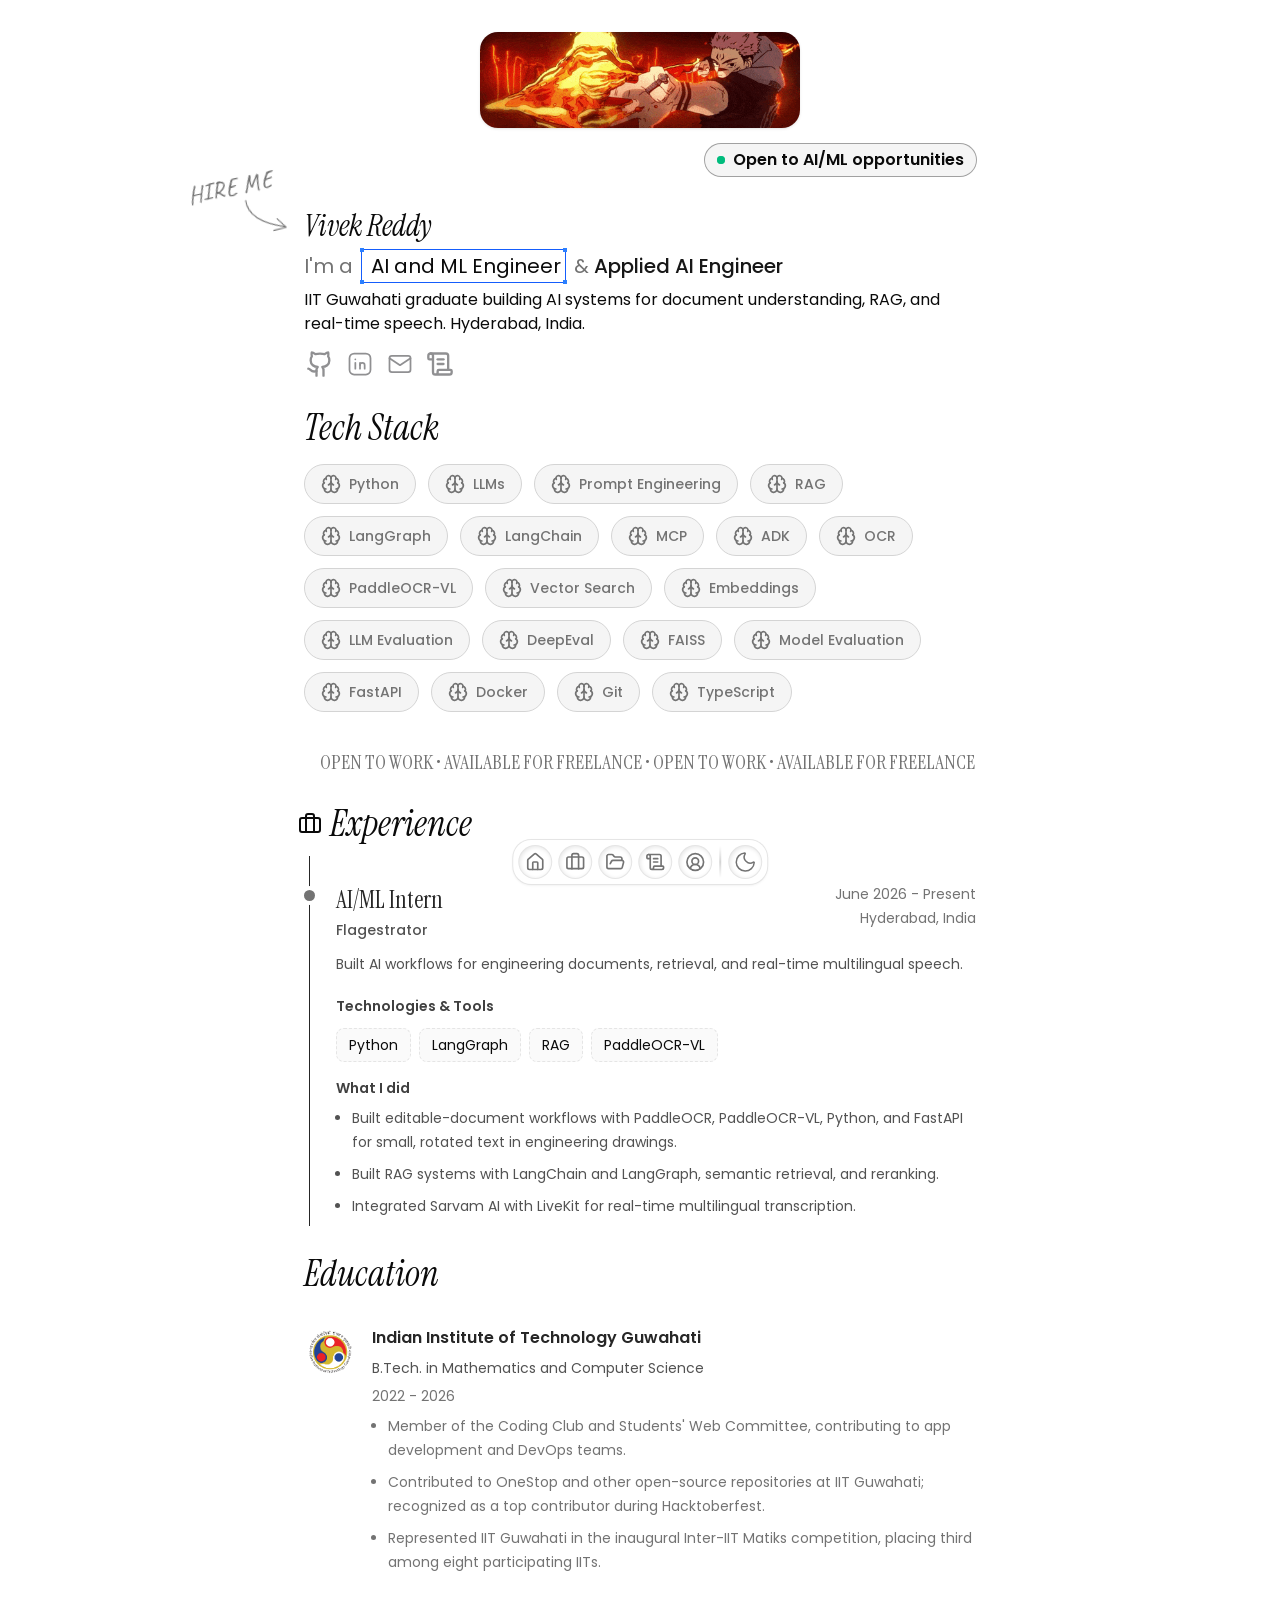
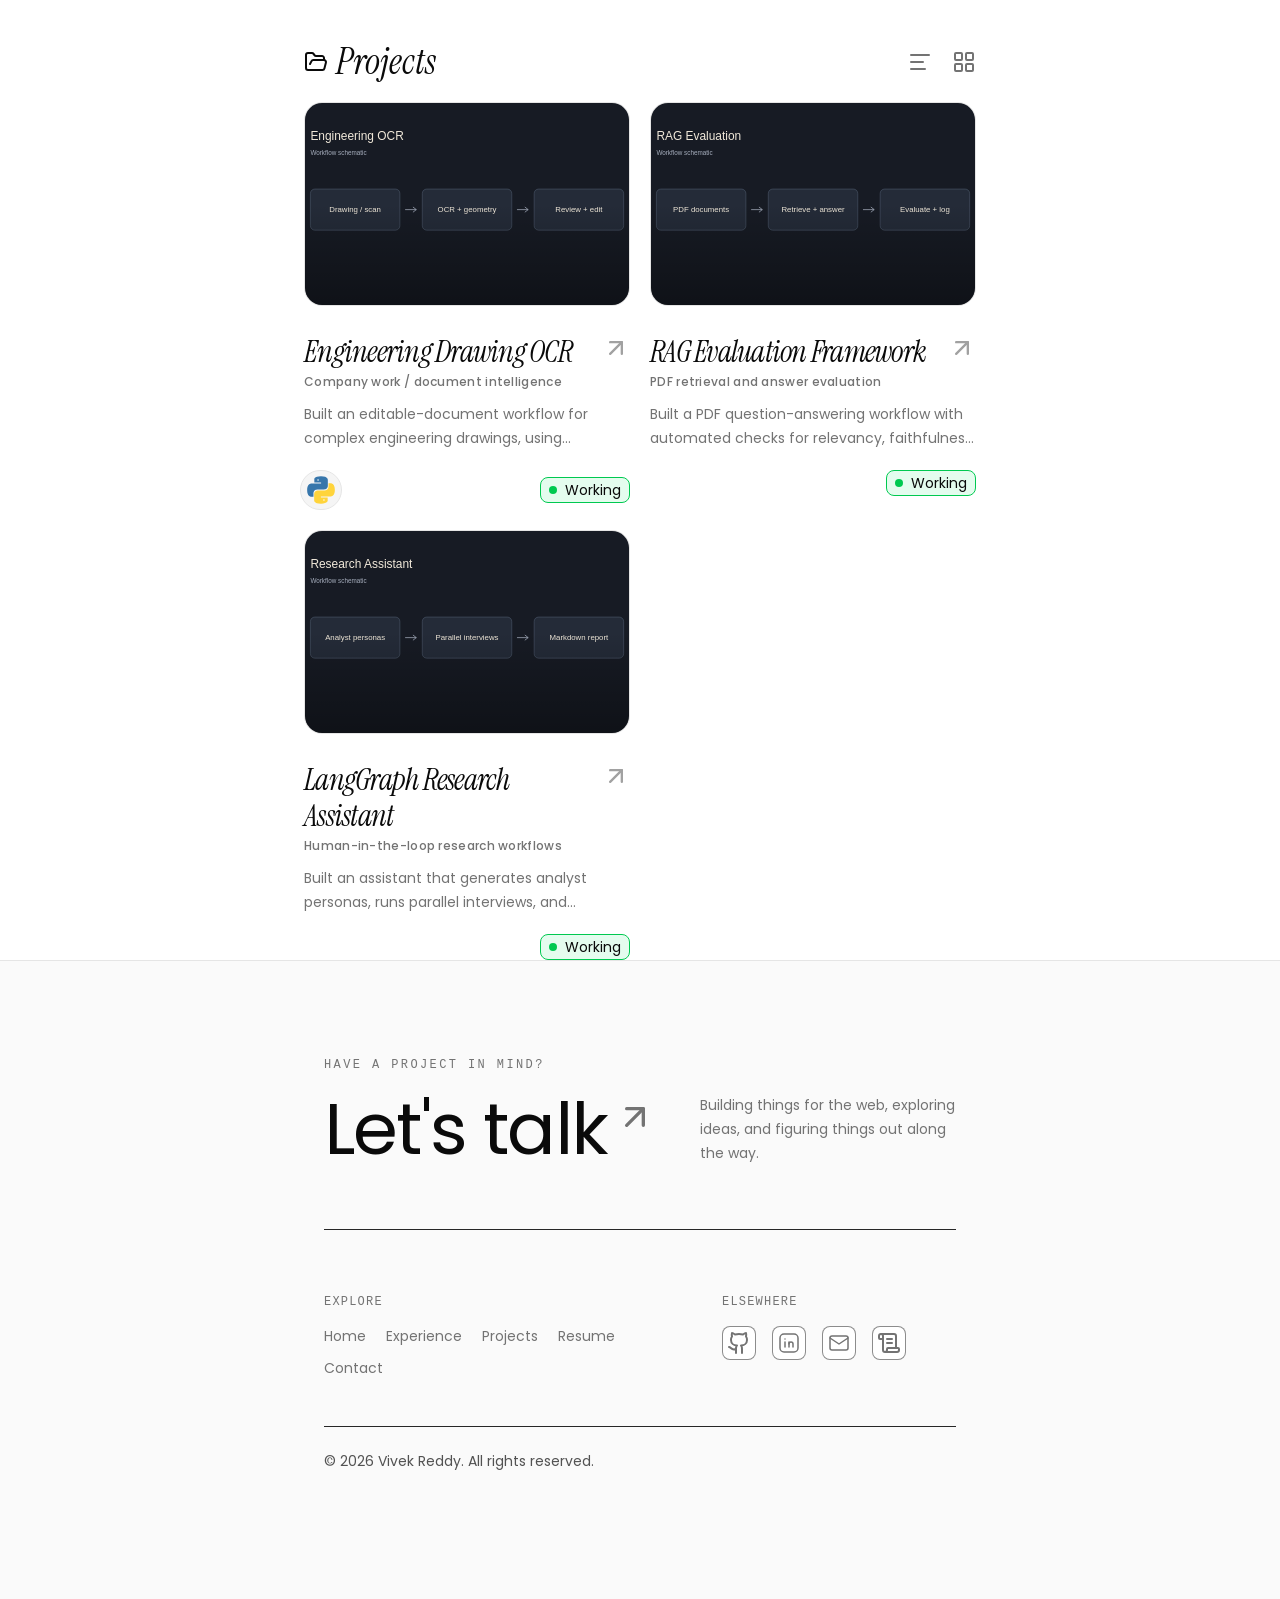
==== commit aaa36670: "fix: deploy hire me arrow beside name" ====
--- a/index.html
+++ b/index.html
@@ -1,2 +1,2 @@
-<!DOCTYPE html><html lang="en" class="Uzg2RW_className h-full antialiased"><head><meta charSet="utf-8"/><meta name="viewport" content="width=device-width, initial-scale=1"/><link rel="preload" href="/_next/static/media/07a39a8a4660cc7c-s.p.0r6juujl39pe6.woff2" as="font" crossorigin="" type="font/woff2"/><link rel="preload" href="/_next/static/media/13958cae6c93c43e-s.p.1h18_wedhzk4h.woff2" as="font" crossorigin="" type="font/woff2"/><link rel="preload" href="/_next/static/media/1cb49a9fe872cb43-s.p.2mm3nq9i83l-m.woff2" as="font" crossorigin="" type="font/woff2"/><link rel="preload" href="/_next/static/media/22a701959b157a82-s.p.2o7m9ogm38dql.woff2" as="font" crossorigin="" type="font/woff2"/><link rel="preload" href="/_next/static/media/28314339ebbb98d1-s.p.11-gljxdt344a.woff2" as="font" crossorigin="" type="font/woff2"/><link rel="preload" href="/_next/static/media/2f0ae6d0ead4b7bb-s.p.38ww0mi76nb30.woff2" as="font" crossorigin="" type="font/woff2"/><link rel="preload" href="/_next/static/media/6bafae418e8a1b08-s.p.3o_v2fun1jzxk.woff2" as="font" crossorigin="" type="font/woff2"/><link rel="preload" href="/_next/static/media/76e9fd951b869c7b-s.p.3bh2vc0w-r-ll.woff2" as="font" crossorigin="" type="font/woff2"/><link rel="preload" href="/_next/static/media/9a9c462b1b299031-s.p.2ssdkv80hgt9-.woff2" as="font" crossorigin="" type="font/woff2"/><link rel="preload" href="/_next/static/media/d902bc2bfdd0a4cb-s.p.1g73gv09-xcb6.woff2" as="font" crossorigin="" type="font/woff2"/><link rel="preload" href="/_next/static/media/dd9dfc3601372168-s.p.43zbiuwnnoiok.woff2" as="font" crossorigin="" type="font/woff2"/><link rel="preload" href="/_next/static/media/e63b65bb308a9351-s.p.3j3877k49yy0l.woff2" as="font" crossorigin="" type="font/woff2"/><link rel="preload" as="image" href="/assets/sukuna.gif"/><link rel="stylesheet" href="/_next/static/chunks/24814zk7-0hqq.css" data-precedence="next"/><link rel="stylesheet" href="/_next/static/chunks/1f4k7_lgvlfx0.css" data-precedence="next"/><link rel="preload" as="script" fetchPriority="low" href="/_next/static/chunks/1kexj4s7oxhs2.js"/><script src="/_next/static/chunks/2kzd2bib-2ux6.js" async=""></script><script src="/_next/static/chunks/0d66q46efh1wk.js" async=""></script><script src="/_next/static/chunks/0zmsmzurrasnx.js" async=""></script><script src="/_next/static/chunks/turbopack-2c3mg3r-05n1w.js" async=""></script><script src="/_next/static/chunks/0ejizgy-ebrob.js" async=""></script><script src="/_next/static/chunks/1267rhjmux_n3.js" async=""></script><script src="/_next/static/chunks/2-jy5954b9lk4.js" async=""></script><script src="/_next/static/chunks/3xrgo_sew8iut.js" async=""></script><script src="/_next/static/chunks/40okvvrz53q6h.js" async=""></script><script src="/_next/static/chunks/2jvfwwtml-a9c.js" async=""></script><script src="/_next/static/chunks/0x7is-3e9sfpc.js" async=""></script><meta name="next-size-adjust" content=""/><title>Vivek Reddy - AI and ML Engineer</title><meta name="description" content="AI/ML Engineer and IIT Guwahati graduate building document intelligence, RAG, and real-time speech applications."/><meta name="robots" content="index, follow"/><link rel="canonical" href="https://v1vekreddy.github.io/"/><meta property="og:title" content="Vivek Reddy - AI and ML Engineer"/><meta property="og:description" content="AI/ML Engineer and IIT Guwahati graduate building document intelligence, RAG, and real-time speech applications."/><meta property="og:url" content="https://v1vekreddy.github.io/"/><meta property="og:site_name" content="Vivek Reddy"/><meta property="og:image" content="https://v1vekreddy.github.io/assets/social-preview.png"/><meta property="og:image:width" content="1200"/><meta property="og:image:height" content="630"/><meta property="og:image:alt" content="Vivek Reddy Portfolio Preview"/><meta property="og:type" content="website"/><meta name="twitter:card" content="summary_large_image"/><meta name="twitter:title" content="Vivek Reddy - AI and ML Engineer"/><meta name="twitter:description" content="AI/ML Engineer and IIT Guwahati graduate building document intelligence, RAG, and real-time speech applications."/><meta name="twitter:image" content="https://v1vekreddy.github.io/assets/social-preview.png"/><link rel="icon" href="data:,"/><script src="/_next/static/chunks/0cz1d0mv5g_q7.js" noModule=""></script></head><body class="flex min-h-full flex-col"><div hidden=""><!--$--><!--/$--></div><!--$?--><template id="B:0"></template><!--/$--><script>requestAnimationFrame(function(){$RT=performance.now()});</script><script id="_R_">(globalThis["TURBOPACK"] || (globalThis["TURBOPACK"] = [])).push({"otherChunks":["static/chunks/1kexj4s7oxhs2.js","static/chunks/2kzd2bib-2ux6.js","static/chunks/0d66q46efh1wk.js","static/chunks/0zmsmzurrasnx.js"],"runtimeModuleIds":[94553]});</script><script src="/_next/static/chunks/1kexj4s7oxhs2.js" async=""></script><div hidden id="S:0"><script>((a,b,c,d,e,f,g,h)=>{let i=document.documentElement,j=["light","dark"];function k(b){var c;(Array.isArray(a)?a:[a]).forEach(a=>{let c="class"===a,d=c&&f?e.map(a=>f[a]||a):e;c?(i.classList.remove(...d),i.classList.add(f&&f[b]?f[b]:b)):i.setAttribute(a,b)}),c=b,h&&j.includes(c)&&(i.style.colorScheme=c)}if(d)k(d);else try{let a=localStorage.getItem(b)||c,d=g&&"system"===a?window.matchMedia("(prefers-color-scheme: dark)").matches?"dark":"light":a;k(d)}catch(a){}})("class","theme","system",null,["light","dark"],null,true,true)</script><div aria-hidden="true" class="pointer-events-none fixed inset-x-0 top-0 z-9999 h-0.5" style="opacity:0"><div class="h-full bg-black shadow-[0_0_8px_rgba(255,255,255,0.65)] dark:bg-white" style="width:0%"></div></div><section aria-label="Notifications alt+T" tabindex="-1" aria-live="polite" aria-relevant="additions text" aria-atomic="false" data-react-aria-top-layer="true"></section><div aria-hidden="true" class="pointer-events-none fixed top-0 left-0 z-9999 hidden rounded-full bg-white mix-blend-difference md:block" style="transform:translateX(-100px) translateY(-100px) translateX(-50%) translateY(-50%)"></div><nav aria-label="Main navigation" class="fixed bottom-3 left-1/2 z-999 flex h-11 w-max -translate-x-1/2 items-center gap-2 rounded-2xl bg-white p-1.5 text-neutral-900 shadow-sm ring ring-neutral-200 md:bottom-4 dark:bg-neutral-800 dark:text-neutral-100 dark:ring-neutral-700"><div class="flex items-center gap-2"><div class="relative flex h-8 shrink-0 items-center justify-center" style="width:32px"><div class="flex size-8 shrink-0 items-center justify-center" style="transform-origin:bottom center;transform:none"><a aria-label="Home" class="group flex size-8 shrink-0 items-center justify-center rounded-2xl bg-white text-neutral-500 shadow-[inset_1px_1px_4px_rgba(0,0,0,0.1)] ring ring-neutral-200 transition-colors duration-200 hover:text-orange-500 hover:ring-orange-400 dark:bg-neutral-700 dark:text-neutral-300 dark:ring-neutral-700 dark:hover:text-indigo-400 dark:hover:ring-indigo-400" href="/"><svg xmlns="http://www.w3.org/2000/svg" width="24" height="24" viewBox="0 0 24 24" fill="none" stroke="currentColor" stroke-width="2" stroke-linecap="round" stroke-linejoin="round" class="lucide lucide-house overflow-hidden rounded-sm object-contain size-5 transition-colors" aria-hidden="true"><path d="M15 21v-8a1 1 0 0 0-1-1h-4a1 1 0 0 0-1 1v8"></path><path d="M3 10a2 2 0 0 1 .709-1.528l7-6a2 2 0 0 1 2.582 0l7 6A2 2 0 0 1 21 10v9a2 2 0 0 1-2 2H5a2 2 0 0 1-2-2z"></path></svg></a></div></div><div class="relative flex h-8 shrink-0 items-center justify-center" style="width:32px"><div class="flex size-8 shrink-0 items-center justify-center" style="transform-origin:bottom center;transform:none"><a aria-label="Experience" class="group flex size-8 shrink-0 items-center justify-center rounded-2xl bg-white text-neutral-500 shadow-[inset_1px_1px_4px_rgba(0,0,0,0.1)] ring ring-neutral-200 transition-colors duration-200 hover:text-orange-500 hover:ring-orange-400 dark:bg-neutral-700 dark:text-neutral-300 dark:ring-neutral-700 dark:hover:text-indigo-400 dark:hover:ring-indigo-400" href="/work/"><svg xmlns="http://www.w3.org/2000/svg" width="24" height="24" viewBox="0 0 24 24" fill="none" stroke="currentColor" stroke-width="2" stroke-linecap="round" stroke-linejoin="round" class="lucide lucide-briefcase size-5 transition-colors" aria-hidden="true"><path d="M16 20V4a2 2 0 0 0-2-2h-4a2 2 0 0 0-2 2v16"></path><rect width="20" height="14" x="2" y="6" rx="2"></rect></svg></a></div></div><div class="relative flex h-8 shrink-0 items-center justify-center" style="width:32px"><div class="flex size-8 shrink-0 items-center justify-center" style="transform-origin:bottom center;transform:none"><a aria-label="Projects" class="group flex size-8 shrink-0 items-center justify-center rounded-2xl bg-white text-neutral-500 shadow-[inset_1px_1px_4px_rgba(0,0,0,0.1)] ring ring-neutral-200 transition-colors duration-200 hover:text-orange-500 hover:ring-orange-400 dark:bg-neutral-700 dark:text-neutral-300 dark:ring-neutral-700 dark:hover:text-indigo-400 dark:hover:ring-indigo-400" href="/projects/"><svg xmlns="http://www.w3.org/2000/svg" width="24" height="24" viewBox="0 0 24 24" fill="none" stroke="currentColor" stroke-width="2" stroke-linecap="round" stroke-linejoin="round" class="lucide lucide-folder-open overflow-hidden rounded-sm object-contain size-5 transition-colors" aria-hidden="true"><path d="m6 14 1.5-2.9A2 2 0 0 1 9.24 10H20a2 2 0 0 1 1.94 2.5l-1.54 6a2 2 0 0 1-1.95 1.5H4a2 2 0 0 1-2-2V5a2 2 0 0 1 2-2h3.9a2 2 0 0 1 1.69.9l.81 1.2a2 2 0 0 0 1.67.9H18a2 2 0 0 1 2 2v2"></path></svg></a></div></div><div class="relative flex h-8 shrink-0 items-center justify-center" style="width:32px"><div class="flex size-8 shrink-0 items-center justify-center" style="transform-origin:bottom center;transform:none"><a aria-label="Resume" target="_blank" rel="noopener noreferrer" class="group flex size-8 shrink-0 items-center justify-center rounded-2xl bg-white text-neutral-500 shadow-[inset_1px_1px_4px_rgba(0,0,0,0.1)] ring ring-neutral-200 transition-colors duration-200 hover:text-orange-500 hover:ring-orange-400 dark:bg-neutral-700 dark:text-neutral-300 dark:ring-neutral-700 dark:hover:text-indigo-400 dark:hover:ring-indigo-400" href="https://drive.google.com/file/d/1ZKZkrltONeVqQ4238UbZ5IHSVpFeZGAL/view?usp=sharing"><svg xmlns="http://www.w3.org/2000/svg" width="24" height="24" viewBox="0 0 24 24" fill="none" stroke="currentColor" stroke-width="2" stroke-linecap="round" stroke-linejoin="round" class="lucide lucide-scroll-text size-5 transition-colors" aria-hidden="true"><path d="M15 12h-5"></path><path d="M15 8h-5"></path><path d="M19 17V5a2 2 0 0 0-2-2H4"></path><path d="M8 21h12a2 2 0 0 0 2-2v-1a1 1 0 0 0-1-1H11a1 1 0 0 0-1 1v1a2 2 0 1 1-4 0V5a2 2 0 1 0-4 0v2a1 1 0 0 0 1 1h3"></path></svg></a></div></div><div class="relative flex h-8 shrink-0 items-center justify-center" style="width:32px"><div class="flex size-8 shrink-0 items-center justify-center" style="transform-origin:bottom center;transform:none"><a aria-label="Contact" class="group flex size-8 shrink-0 items-center justify-center rounded-2xl bg-white text-neutral-500 shadow-[inset_1px_1px_4px_rgba(0,0,0,0.1)] ring ring-neutral-200 transition-colors duration-200 hover:text-orange-500 hover:ring-orange-400 dark:bg-neutral-700 dark:text-neutral-300 dark:ring-neutral-700 dark:hover:text-indigo-400 dark:hover:ring-indigo-400" href="/contact/"><svg xmlns="http://www.w3.org/2000/svg" width="24" height="24" viewBox="0 0 24 24" fill="none" stroke="currentColor" stroke-width="2" stroke-linecap="round" stroke-linejoin="round" class="lucide lucide-circle-user-round lucide-user-circle-2 size-5 transition-colors" aria-hidden="true"><path d="M17.925 20.056a6 6 0 0 0-11.851.001"></path><circle cx="12" cy="11" r="4"></circle><circle cx="12" cy="12" r="10"></circle></svg></a></div></div></div><div class="h-full w-[1.5px] shrink-0 bg-linear-to-b from-transparent via-neutral-300 to-transparent dark:via-neutral-600"></div><div class="relative flex h-8 shrink-0 items-center justify-center" style="width:32px"><div class="flex size-8 shrink-0 items-center justify-center" style="transform-origin:bottom center;transform:none"><div class="group flex size-8 shrink-0 items-center justify-center rounded-2xl bg-white text-neutral-500 shadow-[inset_1px_1px_4px_rgba(0,0,0,0.1)] ring ring-neutral-200 transition-colors duration-200 hover:text-orange-500 hover:ring-orange-400 dark:bg-neutral-700 dark:text-neutral-300 dark:ring-neutral-700 dark:hover:text-indigo-400 dark:hover:ring-indigo-400"><button type="button" aria-label="Toggle theme" aria-pressed="false" class="group flex size-full cursor-pointer items-center justify-center"></button></div></div></div></nav><section class="mx-auto w-full max-w-2xl mt-5 px-4 md:px-6 lg:px-0"><section class="mx-auto w-full max-w-2xl"><div class="relative"><div style="width:100%;opacity:0;transform:translate3d(0, 18px, 0)"><div class="relative mx-auto my-3 h-20 w-full max-w-xs overflow-hidden rounded-2xl shadow-sm sm:h-24"><img alt="Animated anime cover" decoding="async" data-nimg="fill" class="object-cover" style="position:absolute;height:100%;width:100%;left:0;top:0;right:0;bottom:0;color:transparent" src="/assets/sukuna.gif"/></div></div><a href="mailto:vivekreddyiitg@gmail.com" class="ylVCLG_className hire-note absolute left-0 top-3 hidden -rotate-12 text-2xl text-neutral-500 transition-colors hover:text-foreground lg:block">HIRE ME<svg viewBox="0 0 100 90" fill="none" aria-hidden="true" class="ml-8 h-16 w-20 rotate-12"><path d="M10 8 Q12 58 82 76 M63 61 L83 77 L60 81" stroke="currentColor" stroke-width="2" stroke-linecap="round" stroke-linejoin="round"></path></svg></a><div style="width:100%;opacity:0;transform:translate3d(0, 18px, 0)"><div class="mt-4 flex justify-center md:justify-end"><div class="relative flex items-center gap-2 rounded-full bg-neutral-100 px-3 py-1 ring ring-neutral-400 dark:bg-neutral-900 dark:ring-neutral-700"><span class="relative inline-flex"><span class="absolute inline-flex h-full w-full animate-ping rounded-full bg-emerald-500 opacity-75"></span><span class="relative inline-flex h-2 w-2 rounded-full bg-emerald-500"></span></span><p class="font-semibold">Open to AI/ML opportunities</p></div></div></div></div><div class="mt-5 md:mt-8"><div style="width:100%;opacity:0;transform:translate3d(0, 18px, 0)"><div class="flex items-center justify-center gap-3 md:justify-start"><h1 class="KZWinq_className text-3xl font-bold italic">Vivek Reddy</h1></div></div><div style="width:100%;opacity:0;transform:translate3d(0, 18px, 0)"><p class="my-2 text-center text-sm text-neutral-500 md:text-left md:text-xl">I&#x27;m a<span class="text-foreground relative mx-2 border border-blue-600 px-1 py-0.5"> <span class="absolute -top-0.5 -left-0.5 size-1 bg-blue-500"></span><span class="absolute -top-0.5 -right-0.5 size-1 bg-blue-500"></span><span class="absolute -bottom-0.5 -left-0.5 size-1 bg-blue-500"></span><span class="absolute -right-0.5 -bottom-0.5 size-1 bg-blue-500"></span>AI and ML Engineer</span>&amp;<!-- --> <span class="relative mt-3 inline-grid h-[1.5em] min-w-[11ch] text-left align-bottom font-medium text-neutral-900 md:mt-0 md:h-auto dark:text-neutral-100"><span class="col-start-1 row-start-1 whitespace-nowrap relative" style="opacity:1;filter:blur(0px);transform:none">Applied AI Engineer</span><span class="col-start-1 row-start-1 whitespace-nowrap pointer-events-none absolute" style="opacity:0;filter:blur(4px);transform:translateY(5px)">Software Engineer</span></span></p></div><div style="width:100%;opacity:0;transform:translate3d(0, 18px, 0)"><p class="my-2 text-center text-sm md:text-left md:text-base">IIT Guwahati graduate building AI systems for document understanding, RAG, and real-time speech. Hyderabad, India.</p></div><div style="width:100%;opacity:0;transform:translate3d(0, 18px, 0)"><div class="my-3 flex w-fit items-center justify-center gap-2 md:justify-start"><button type="button" id="base-ui-_R_7j92ltdb_" data-base-ui-tooltip-trigger="" data-slot="tooltip-trigger"><a target="_blank" rel="noopener noreferrer" aria-label="GitHub" class="flex size-8 items-center justify-center" href="https://github.com/v1vekreddy"><svg xmlns="http://www.w3.org/2000/svg" width="24" height="24" viewBox="0 0 24 24" fill="none" stroke="currentColor" stroke-width="2" stroke-linecap="round" stroke-linejoin="round" class="lucide lucide-github overflow-hidden rounded-sm object-contain size-7 text-[#909092]" aria-hidden="true"><path d="M15 22v-4a4.8 4.8 0 0 0-1-3.5c3 0 6-2 6-5.5.08-1.25-.27-2.48-1-3.5.28-1.15.28-2.35 0-3.5 0 0-1 0-3 1.5-2.64-.5-5.36-.5-8 0C6 2 5 2 5 2c-.3 1.15-.3 2.35 0 3.5A5.403 5.403 0 0 0 4 9c0 3.5 3 5.5 6 5.5-.39.49-.68 1.05-.85 1.65-.17.6-.22 1.23-.15 1.85v4"></path><path d="M9 18c-4.51 2-5-2-7-2"></path></svg></a></button><button type="button" id="base-ui-_R_7l92ltdb_" data-base-ui-tooltip-trigger="" data-slot="tooltip-trigger"><a target="_blank" rel="noopener noreferrer" aria-label="LinkedIn" class="flex size-8 items-center justify-center" href="https://www.linkedin.com/in/vivekreddyr/"><svg xmlns="http://www.w3.org/2000/svg" width="32" height="32" viewBox="0 0 24 24" fill="none" stroke="currentColor" stroke-width="1.5" stroke-linecap="round" stroke-linejoin="round" class="icon icon-tabler icons-tabler-outline icon-tabler-brand-linkedin size-7 text-[#909092]"><path stroke="none" d="M0 0h24v24H0z" fill="none"></path><path d="M8 11v5"></path><path d="M8 8v.01"></path><path d="M12 16v-5"></path><path d="M16 16v-3a2 2 0 1 0 -4 0"></path><path d="M3 7a4 4 0 0 1 4 -4h10a4 4 0 0 1 4 4v10a4 4 0 0 1 -4 4h-10a4 4 0 0 1 -4 -4l0 -10"></path></svg></a></button><button type="button" id="base-ui-_R_7n92ltdb_" data-base-ui-tooltip-trigger="" data-slot="tooltip-trigger"><a target="_blank" rel="noopener noreferrer" aria-label="Email" class="flex size-8 items-center justify-center" href="mailto:vivekreddyiitg@gmail.com"><svg xmlns="http://www.w3.org/2000/svg" width="32" height="32" viewBox="0 0 256 256" fill="none" stroke="currentColor" stroke-width="1.5" stroke-linecap="round" stroke-linejoin="round" class="size-7 text-[#909092]"><g transform="scale(10.6667)"><path stroke="none" d="M0 0h24v24H0z" fill="none"></path><path d="M3 7a2 2 0 0 1 2 -2h14a2 2 0 0 1 2 2v10a2 2 0 0 1 -2 2h-14a2 2 0 0 1 -2 -2v-10"></path><path d="M3 7l9 6l9 -6"></path></g></svg></a></button><button type="button" id="base-ui-_R_7p92ltdb_" data-base-ui-tooltip-trigger="" data-slot="tooltip-trigger"><a target="_blank" rel="noopener noreferrer" aria-label="Resume" class="flex size-8 items-center justify-center" href="https://drive.google.com/file/d/1ZKZkrltONeVqQ4238UbZ5IHSVpFeZGAL/view?usp=sharing"><svg xmlns="http://www.w3.org/2000/svg" width="24" height="24" viewBox="0 0 24 24" fill="none" stroke="currentColor" stroke-width="2" stroke-linecap="round" stroke-linejoin="round" class="lucide lucide-scroll-text size-7 text-[#909092]" aria-hidden="true"><path d="M15 12h-5"></path><path d="M15 8h-5"></path><path d="M19 17V5a2 2 0 0 0-2-2H4"></path><path d="M8 21h12a2 2 0 0 0 2-2v-1a1 1 0 0 0-1-1H11a1 1 0 0 0-1 1v1a2 2 0 1 1-4 0V5a2 2 0 1 0-4 0v2a1 1 0 0 0 1 1h3"></path></svg></a></button></div></div></div></section><div style="width:100%;opacity:0;transform:translate3d(0, 18px, 0)"><section class="mx-auto w-full max-w-2xl"><h2 class="mt-7 font-semibold italic text-3xl sm:text-4xl KZWinq_className">Tech Stack</h2><div class="w-full py-4"><div class="flex flex-wrap items-center gap-3"><div class="flex h-10 w-fit shrink-0 items-center gap-2 rounded-full border border-neutral-300 bg-neutral-100 px-4 text-sm font-medium whitespace-nowrap text-neutral-500 transition-transform duration-200 dark:border-neutral-200/10 dark:bg-neutral-900"><span class="flex size-5 shrink-0 items-center justify-center [&amp;&gt;svg]:size-full"><svg xmlns="http://www.w3.org/2000/svg" width="24" height="24" viewBox="0 0 24 24" fill="none" stroke="currentColor" stroke-width="2" stroke-linecap="round" stroke-linejoin="round" class="lucide lucide-brain" aria-hidden="true"><path d="M12 18V5"></path><path d="M15 13a4.17 4.17 0 0 1-3-4 4.17 4.17 0 0 1-3 4"></path><path d="M17.598 6.5A3 3 0 1 0 12 5a3 3 0 1 0-5.598 1.5"></path><path d="M17.997 5.125a4 4 0 0 1 2.526 5.77"></path><path d="M18 18a4 4 0 0 0 2-7.464"></path><path d="M19.967 17.483A4 4 0 1 1 12 18a4 4 0 1 1-7.967-.517"></path><path d="M6 18a4 4 0 0 1-2-7.464"></path><path d="M6.003 5.125a4 4 0 0 0-2.526 5.77"></path></svg></span><span>Python</span></div><div class="flex h-10 w-fit shrink-0 items-center gap-2 rounded-full border border-neutral-300 bg-neutral-100 px-4 text-sm font-medium whitespace-nowrap text-neutral-500 transition-transform duration-200 dark:border-neutral-200/10 dark:bg-neutral-900"><span class="flex size-5 shrink-0 items-center justify-center [&amp;&gt;svg]:size-full"><svg xmlns="http://www.w3.org/2000/svg" width="24" height="24" viewBox="0 0 24 24" fill="none" stroke="currentColor" stroke-width="2" stroke-linecap="round" stroke-linejoin="round" class="lucide lucide-brain" aria-hidden="true"><path d="M12 18V5"></path><path d="M15 13a4.17 4.17 0 0 1-3-4 4.17 4.17 0 0 1-3 4"></path><path d="M17.598 6.5A3 3 0 1 0 12 5a3 3 0 1 0-5.598 1.5"></path><path d="M17.997 5.125a4 4 0 0 1 2.526 5.77"></path><path d="M18 18a4 4 0 0 0 2-7.464"></path><path d="M19.967 17.483A4 4 0 1 1 12 18a4 4 0 1 1-7.967-.517"></path><path d="M6 18a4 4 0 0 1-2-7.464"></path><path d="M6.003 5.125a4 4 0 0 0-2.526 5.77"></path></svg></span><span>LLMs</span></div><div class="flex h-10 w-fit shrink-0 items-center gap-2 rounded-full border border-neutral-300 bg-neutral-100 px-4 text-sm font-medium whitespace-nowrap text-neutral-500 transition-transform duration-200 dark:border-neutral-200/10 dark:bg-neutral-900"><span class="flex size-5 shrink-0 items-center justify-center [&amp;&gt;svg]:size-full"><svg xmlns="http://www.w3.org/2000/svg" width="24" height="24" viewBox="0 0 24 24" fill="none" stroke="currentColor" stroke-width="2" stroke-linecap="round" stroke-linejoin="round" class="lucide lucide-brain" aria-hidden="true"><path d="M12 18V5"></path><path d="M15 13a4.17 4.17 0 0 1-3-4 4.17 4.17 0 0 1-3 4"></path><path d="M17.598 6.5A3 3 0 1 0 12 5a3 3 0 1 0-5.598 1.5"></path><path d="M17.997 5.125a4 4 0 0 1 2.526 5.77"></path><path d="M18 18a4 4 0 0 0 2-7.464"></path><path d="M19.967 17.483A4 4 0 1 1 12 18a4 4 0 1 1-7.967-.517"></path><path d="M6 18a4 4 0 0 1-2-7.464"></path><path d="M6.003 5.125a4 4 0 0 0-2.526 5.77"></path></svg></span><span>Prompt Engineering</span></div><div class="flex h-10 w-fit shrink-0 items-center gap-2 rounded-full border border-neutral-300 bg-neutral-100 px-4 text-sm font-medium whitespace-nowrap text-neutral-500 transition-transform duration-200 dark:border-neutral-200/10 dark:bg-neutral-900"><span class="flex size-5 shrink-0 items-center justify-center [&amp;&gt;svg]:size-full"><svg xmlns="http://www.w3.org/2000/svg" width="24" height="24" viewBox="0 0 24 24" fill="none" stroke="currentColor" stroke-width="2" stroke-linecap="round" stroke-linejoin="round" class="lucide lucide-brain" aria-hidden="true"><path d="M12 18V5"></path><path d="M15 13a4.17 4.17 0 0 1-3-4 4.17 4.17 0 0 1-3 4"></path><path d="M17.598 6.5A3 3 0 1 0 12 5a3 3 0 1 0-5.598 1.5"></path><path d="M17.997 5.125a4 4 0 0 1 2.526 5.77"></path><path d="M18 18a4 4 0 0 0 2-7.464"></path><path d="M19.967 17.483A4 4 0 1 1 12 18a4 4 0 1 1-7.967-.517"></path><path d="M6 18a4 4 0 0 1-2-7.464"></path><path d="M6.003 5.125a4 4 0 0 0-2.526 5.77"></path></svg></span><span>RAG</span></div><div class="flex h-10 w-fit shrink-0 items-center gap-2 rounded-full border border-neutral-300 bg-neutral-100 px-4 text-sm font-medium whitespace-nowrap text-neutral-500 transition-transform duration-200 dark:border-neutral-200/10 dark:bg-neutral-900"><span class="flex size-5 shrink-0 items-center justify-center [&amp;&gt;svg]:size-full"><svg xmlns="http://www.w3.org/2000/svg" width="24" height="24" viewBox="0 0 24 24" fill="none" stroke="currentColor" stroke-width="2" stroke-linecap="round" stroke-linejoin="round" class="lucide lucide-brain" aria-hidden="true"><path d="M12 18V5"></path><path d="M15 13a4.17 4.17 0 0 1-3-4 4.17 4.17 0 0 1-3 4"></path><path d="M17.598 6.5A3 3 0 1 0 12 5a3 3 0 1 0-5.598 1.5"></path><path d="M17.997 5.125a4 4 0 0 1 2.526 5.77"></path><path d="M18 18a4 4 0 0 0 2-7.464"></path><path d="M19.967 17.483A4 4 0 1 1 12 18a4 4 0 1 1-7.967-.517"></path><path d="M6 18a4 4 0 0 1-2-7.464"></path><path d="M6.003 5.125a4 4 0 0 0-2.526 5.77"></path></svg></span><span>LangGraph</span></div><div class="flex h-10 w-fit shrink-0 items-center gap-2 rounded-full border border-neutral-300 bg-neutral-100 px-4 text-sm font-medium whitespace-nowrap text-neutral-500 transition-transform duration-200 dark:border-neutral-200/10 dark:bg-neutral-900"><span class="flex size-5 shrink-0 items-center justify-center [&amp;&gt;svg]:size-full"><svg xmlns="http://www.w3.org/2000/svg" width="24" height="24" viewBox="0 0 24 24" fill="none" stroke="currentColor" stroke-width="2" stroke-linecap="round" stroke-linejoin="round" class="lucide lucide-brain" aria-hidden="true"><path d="M12 18V5"></path><path d="M15 13a4.17 4.17 0 0 1-3-4 4.17 4.17 0 0 1-3 4"></path><path d="M17.598 6.5A3 3 0 1 0 12 5a3 3 0 1 0-5.598 1.5"></path><path d="M17.997 5.125a4 4 0 0 1 2.526 5.77"></path><path d="M18 18a4 4 0 0 0 2-7.464"></path><path d="M19.967 17.483A4 4 0 1 1 12 18a4 4 0 1 1-7.967-.517"></path><path d="M6 18a4 4 0 0 1-2-7.464"></path><path d="M6.003 5.125a4 4 0 0 0-2.526 5.77"></path></svg></span><span>LangChain</span></div><div class="flex h-10 w-fit shrink-0 items-center gap-2 rounded-full border border-neutral-300 bg-neutral-100 px-4 text-sm font-medium whitespace-nowrap text-neutral-500 transition-transform duration-200 dark:border-neutral-200/10 dark:bg-neutral-900"><span class="flex size-5 shrink-0 items-center justify-center [&amp;&gt;svg]:size-full"><svg xmlns="http://www.w3.org/2000/svg" width="24" height="24" viewBox="0 0 24 24" fill="none" stroke="currentColor" stroke-width="2" stroke-linecap="round" stroke-linejoin="round" class="lucide lucide-brain" aria-hidden="true"><path d="M12 18V5"></path><path d="M15 13a4.17 4.17 0 0 1-3-4 4.17 4.17 0 0 1-3 4"></path><path d="M17.598 6.5A3 3 0 1 0 12 5a3 3 0 1 0-5.598 1.5"></path><path d="M17.997 5.125a4 4 0 0 1 2.526 5.77"></path><path d="M18 18a4 4 0 0 0 2-7.464"></path><path d="M19.967 17.483A4 4 0 1 1 12 18a4 4 0 1 1-7.967-.517"></path><path d="M6 18a4 4 0 0 1-2-7.464"></path><path d="M6.003 5.125a4 4 0 0 0-2.526 5.77"></path></svg></span><span>MCP</span></div><div class="flex h-10 w-fit shrink-0 items-center gap-2 rounded-full border border-neutral-300 bg-neutral-100 px-4 text-sm font-medium whitespace-nowrap text-neutral-500 transition-transform duration-200 dark:border-neutral-200/10 dark:bg-neutral-900"><span class="flex size-5 shrink-0 items-center justify-center [&amp;&gt;svg]:size-full"><svg xmlns="http://www.w3.org/2000/svg" width="24" height="24" viewBox="0 0 24 24" fill="none" stroke="currentColor" stroke-width="2" stroke-linecap="round" stroke-linejoin="round" class="lucide lucide-brain" aria-hidden="true"><path d="M12 18V5"></path><path d="M15 13a4.17 4.17 0 0 1-3-4 4.17 4.17 0 0 1-3 4"></path><path d="M17.598 6.5A3 3 0 1 0 12 5a3 3 0 1 0-5.598 1.5"></path><path d="M17.997 5.125a4 4 0 0 1 2.526 5.77"></path><path d="M18 18a4 4 0 0 0 2-7.464"></path><path d="M19.967 17.483A4 4 0 1 1 12 18a4 4 0 1 1-7.967-.517"></path><path d="M6 18a4 4 0 0 1-2-7.464"></path><path d="M6.003 5.125a4 4 0 0 0-2.526 5.77"></path></svg></span><span>ADK</span></div><div class="flex h-10 w-fit shrink-0 items-center gap-2 rounded-full border border-neutral-300 bg-neutral-100 px-4 text-sm font-medium whitespace-nowrap text-neutral-500 transition-transform duration-200 dark:border-neutral-200/10 dark:bg-neutral-900"><span class="flex size-5 shrink-0 items-center justify-center [&amp;&gt;svg]:size-full"><svg xmlns="http://www.w3.org/2000/svg" width="24" height="24" viewBox="0 0 24 24" fill="none" stroke="currentColor" stroke-width="2" stroke-linecap="round" stroke-linejoin="round" class="lucide lucide-brain" aria-hidden="true"><path d="M12 18V5"></path><path d="M15 13a4.17 4.17 0 0 1-3-4 4.17 4.17 0 0 1-3 4"></path><path d="M17.598 6.5A3 3 0 1 0 12 5a3 3 0 1 0-5.598 1.5"></path><path d="M17.997 5.125a4 4 0 0 1 2.526 5.77"></path><path d="M18 18a4 4 0 0 0 2-7.464"></path><path d="M19.967 17.483A4 4 0 1 1 12 18a4 4 0 1 1-7.967-.517"></path><path d="M6 18a4 4 0 0 1-2-7.464"></path><path d="M6.003 5.125a4 4 0 0 0-2.526 5.77"></path></svg></span><span>OCR</span></div><div class="flex h-10 w-fit shrink-0 items-center gap-2 rounded-full border border-neutral-300 bg-neutral-100 px-4 text-sm font-medium whitespace-nowrap text-neutral-500 transition-transform duration-200 dark:border-neutral-200/10 dark:bg-neutral-900"><span class="flex size-5 shrink-0 items-center justify-center [&amp;&gt;svg]:size-full"><svg xmlns="http://www.w3.org/2000/svg" width="24" height="24" viewBox="0 0 24 24" fill="none" stroke="currentColor" stroke-width="2" stroke-linecap="round" stroke-linejoin="round" class="lucide lucide-brain" aria-hidden="true"><path d="M12 18V5"></path><path d="M15 13a4.17 4.17 0 0 1-3-4 4.17 4.17 0 0 1-3 4"></path><path d="M17.598 6.5A3 3 0 1 0 12 5a3 3 0 1 0-5.598 1.5"></path><path d="M17.997 5.125a4 4 0 0 1 2.526 5.77"></path><path d="M18 18a4 4 0 0 0 2-7.464"></path><path d="M19.967 17.483A4 4 0 1 1 12 18a4 4 0 1 1-7.967-.517"></path><path d="M6 18a4 4 0 0 1-2-7.464"></path><path d="M6.003 5.125a4 4 0 0 0-2.526 5.77"></path></svg></span><span>PaddleOCR-VL</span></div><div class="flex h-10 w-fit shrink-0 items-center gap-2 rounded-full border border-neutral-300 bg-neutral-100 px-4 text-sm font-medium whitespace-nowrap text-neutral-500 transition-transform duration-200 dark:border-neutral-200/10 dark:bg-neutral-900"><span class="flex size-5 shrink-0 items-center justify-center [&amp;&gt;svg]:size-full"><svg xmlns="http://www.w3.org/2000/svg" width="24" height="24" viewBox="0 0 24 24" fill="none" stroke="currentColor" stroke-width="2" stroke-linecap="round" stroke-linejoin="round" class="lucide lucide-brain" aria-hidden="true"><path d="M12 18V5"></path><path d="M15 13a4.17 4.17 0 0 1-3-4 4.17 4.17 0 0 1-3 4"></path><path d="M17.598 6.5A3 3 0 1 0 12 5a3 3 0 1 0-5.598 1.5"></path><path d="M17.997 5.125a4 4 0 0 1 2.526 5.77"></path><path d="M18 18a4 4 0 0 0 2-7.464"></path><path d="M19.967 17.483A4 4 0 1 1 12 18a4 4 0 1 1-7.967-.517"></path><path d="M6 18a4 4 0 0 1-2-7.464"></path><path d="M6.003 5.125a4 4 0 0 0-2.526 5.77"></path></svg></span><span>Vector Search</span></div><div class="flex h-10 w-fit shrink-0 items-center gap-2 rounded-full border border-neutral-300 bg-neutral-100 px-4 text-sm font-medium whitespace-nowrap text-neutral-500 transition-transform duration-200 dark:border-neutral-200/10 dark:bg-neutral-900"><span class="flex size-5 shrink-0 items-center justify-center [&amp;&gt;svg]:size-full"><svg xmlns="http://www.w3.org/2000/svg" width="24" height="24" viewBox="0 0 24 24" fill="none" stroke="currentColor" stroke-width="2" stroke-linecap="round" stroke-linejoin="round" class="lucide lucide-brain" aria-hidden="true"><path d="M12 18V5"></path><path d="M15 13a4.17 4.17 0 0 1-3-4 4.17 4.17 0 0 1-3 4"></path><path d="M17.598 6.5A3 3 0 1 0 12 5a3 3 0 1 0-5.598 1.5"></path><path d="M17.997 5.125a4 4 0 0 1 2.526 5.77"></path><path d="M18 18a4 4 0 0 0 2-7.464"></path><path d="M19.967 17.483A4 4 0 1 1 12 18a4 4 0 1 1-7.967-.517"></path><path d="M6 18a4 4 0 0 1-2-7.464"></path><path d="M6.003 5.125a4 4 0 0 0-2.526 5.77"></path></svg></span><span>Embeddings</span></div><div class="flex h-10 w-fit shrink-0 items-center gap-2 rounded-full border border-neutral-300 bg-neutral-100 px-4 text-sm font-medium whitespace-nowrap text-neutral-500 transition-transform duration-200 dark:border-neutral-200/10 dark:bg-neutral-900"><span class="flex size-5 shrink-0 items-center justify-center [&amp;&gt;svg]:size-full"><svg xmlns="http://www.w3.org/2000/svg" width="24" height="24" viewBox="0 0 24 24" fill="none" stroke="currentColor" stroke-width="2" stroke-linecap="round" stroke-linejoin="round" class="lucide lucide-brain" aria-hidden="true"><path d="M12 18V5"></path><path d="M15 13a4.17 4.17 0 0 1-3-4 4.17 4.17 0 0 1-3 4"></path><path d="M17.598 6.5A3 3 0 1 0 12 5a3 3 0 1 0-5.598 1.5"></path><path d="M17.997 5.125a4 4 0 0 1 2.526 5.77"></path><path d="M18 18a4 4 0 0 0 2-7.464"></path><path d="M19.967 17.483A4 4 0 1 1 12 18a4 4 0 1 1-7.967-.517"></path><path d="M6 18a4 4 0 0 1-2-7.464"></path><path d="M6.003 5.125a4 4 0 0 0-2.526 5.77"></path></svg></span><span>LLM Evaluation</span></div><div class="flex h-10 w-fit shrink-0 items-center gap-2 rounded-full border border-neutral-300 bg-neutral-100 px-4 text-sm font-medium whitespace-nowrap text-neutral-500 transition-transform duration-200 dark:border-neutral-200/10 dark:bg-neutral-900"><span class="flex size-5 shrink-0 items-center justify-center [&amp;&gt;svg]:size-full"><svg xmlns="http://www.w3.org/2000/svg" width="24" height="24" viewBox="0 0 24 24" fill="none" stroke="currentColor" stroke-width="2" stroke-linecap="round" stroke-linejoin="round" class="lucide lucide-brain" aria-hidden="true"><path d="M12 18V5"></path><path d="M15 13a4.17 4.17 0 0 1-3-4 4.17 4.17 0 0 1-3 4"></path><path d="M17.598 6.5A3 3 0 1 0 12 5a3 3 0 1 0-5.598 1.5"></path><path d="M17.997 5.125a4 4 0 0 1 2.526 5.77"></path><path d="M18 18a4 4 0 0 0 2-7.464"></path><path d="M19.967 17.483A4 4 0 1 1 12 18a4 4 0 1 1-7.967-.517"></path><path d="M6 18a4 4 0 0 1-2-7.464"></path><path d="M6.003 5.125a4 4 0 0 0-2.526 5.77"></path></svg></span><span>DeepEval</span></div><div class="flex h-10 w-fit shrink-0 items-center gap-2 rounded-full border border-neutral-300 bg-neutral-100 px-4 text-sm font-medium whitespace-nowrap text-neutral-500 transition-transform duration-200 dark:border-neutral-200/10 dark:bg-neutral-900"><span class="flex size-5 shrink-0 items-center justify-center [&amp;&gt;svg]:size-full"><svg xmlns="http://www.w3.org/2000/svg" width="24" height="24" viewBox="0 0 24 24" fill="none" stroke="currentColor" stroke-width="2" stroke-linecap="round" stroke-linejoin="round" class="lucide lucide-brain" aria-hidden="true"><path d="M12 18V5"></path><path d="M15 13a4.17 4.17 0 0 1-3-4 4.17 4.17 0 0 1-3 4"></path><path d="M17.598 6.5A3 3 0 1 0 12 5a3 3 0 1 0-5.598 1.5"></path><path d="M17.997 5.125a4 4 0 0 1 2.526 5.77"></path><path d="M18 18a4 4 0 0 0 2-7.464"></path><path d="M19.967 17.483A4 4 0 1 1 12 18a4 4 0 1 1-7.967-.517"></path><path d="M6 18a4 4 0 0 1-2-7.464"></path><path d="M6.003 5.125a4 4 0 0 0-2.526 5.77"></path></svg></span><span>FAISS</span></div><div class="flex h-10 w-fit shrink-0 items-center gap-2 rounded-full border border-neutral-300 bg-neutral-100 px-4 text-sm font-medium whitespace-nowrap text-neutral-500 transition-transform duration-200 dark:border-neutral-200/10 dark:bg-neutral-900"><span class="flex size-5 shrink-0 items-center justify-center [&amp;&gt;svg]:size-full"><svg xmlns="http://www.w3.org/2000/svg" width="24" height="24" viewBox="0 0 24 24" fill="none" stroke="currentColor" stroke-width="2" stroke-linecap="round" stroke-linejoin="round" class="lucide lucide-brain" aria-hidden="true"><path d="M12 18V5"></path><path d="M15 13a4.17 4.17 0 0 1-3-4 4.17 4.17 0 0 1-3 4"></path><path d="M17.598 6.5A3 3 0 1 0 12 5a3 3 0 1 0-5.598 1.5"></path><path d="M17.997 5.125a4 4 0 0 1 2.526 5.77"></path><path d="M18 18a4 4 0 0 0 2-7.464"></path><path d="M19.967 17.483A4 4 0 1 1 12 18a4 4 0 1 1-7.967-.517"></path><path d="M6 18a4 4 0 0 1-2-7.464"></path><path d="M6.003 5.125a4 4 0 0 0-2.526 5.77"></path></svg></span><span>Model Evaluation</span></div><div class="flex h-10 w-fit shrink-0 items-center gap-2 rounded-full border border-neutral-300 bg-neutral-100 px-4 text-sm font-medium whitespace-nowrap text-neutral-500 transition-transform duration-200 dark:border-neutral-200/10 dark:bg-neutral-900"><span class="flex size-5 shrink-0 items-center justify-center [&amp;&gt;svg]:size-full"><svg xmlns="http://www.w3.org/2000/svg" width="24" height="24" viewBox="0 0 24 24" fill="none" stroke="currentColor" stroke-width="2" stroke-linecap="round" stroke-linejoin="round" class="lucide lucide-brain" aria-hidden="true"><path d="M12 18V5"></path><path d="M15 13a4.17 4.17 0 0 1-3-4 4.17 4.17 0 0 1-3 4"></path><path d="M17.598 6.5A3 3 0 1 0 12 5a3 3 0 1 0-5.598 1.5"></path><path d="M17.997 5.125a4 4 0 0 1 2.526 5.77"></path><path d="M18 18a4 4 0 0 0 2-7.464"></path><path d="M19.967 17.483A4 4 0 1 1 12 18a4 4 0 1 1-7.967-.517"></path><path d="M6 18a4 4 0 0 1-2-7.464"></path><path d="M6.003 5.125a4 4 0 0 0-2.526 5.77"></path></svg></span><span>FastAPI</span></div><div class="flex h-10 w-fit shrink-0 items-center gap-2 rounded-full border border-neutral-300 bg-neutral-100 px-4 text-sm font-medium whitespace-nowrap text-neutral-500 transition-transform duration-200 dark:border-neutral-200/10 dark:bg-neutral-900"><span class="flex size-5 shrink-0 items-center justify-center [&amp;&gt;svg]:size-full"><svg xmlns="http://www.w3.org/2000/svg" width="24" height="24" viewBox="0 0 24 24" fill="none" stroke="currentColor" stroke-width="2" stroke-linecap="round" stroke-linejoin="round" class="lucide lucide-brain" aria-hidden="true"><path d="M12 18V5"></path><path d="M15 13a4.17 4.17 0 0 1-3-4 4.17 4.17 0 0 1-3 4"></path><path d="M17.598 6.5A3 3 0 1 0 12 5a3 3 0 1 0-5.598 1.5"></path><path d="M17.997 5.125a4 4 0 0 1 2.526 5.77"></path><path d="M18 18a4 4 0 0 0 2-7.464"></path><path d="M19.967 17.483A4 4 0 1 1 12 18a4 4 0 1 1-7.967-.517"></path><path d="M6 18a4 4 0 0 1-2-7.464"></path><path d="M6.003 5.125a4 4 0 0 0-2.526 5.77"></path></svg></span><span>Docker</span></div><div class="flex h-10 w-fit shrink-0 items-center gap-2 rounded-full border border-neutral-300 bg-neutral-100 px-4 text-sm font-medium whitespace-nowrap text-neutral-500 transition-transform duration-200 dark:border-neutral-200/10 dark:bg-neutral-900"><span class="flex size-5 shrink-0 items-center justify-center [&amp;&gt;svg]:size-full"><svg xmlns="http://www.w3.org/2000/svg" width="24" height="24" viewBox="0 0 24 24" fill="none" stroke="currentColor" stroke-width="2" stroke-linecap="round" stroke-linejoin="round" class="lucide lucide-brain" aria-hidden="true"><path d="M12 18V5"></path><path d="M15 13a4.17 4.17 0 0 1-3-4 4.17 4.17 0 0 1-3 4"></path><path d="M17.598 6.5A3 3 0 1 0 12 5a3 3 0 1 0-5.598 1.5"></path><path d="M17.997 5.125a4 4 0 0 1 2.526 5.77"></path><path d="M18 18a4 4 0 0 0 2-7.464"></path><path d="M19.967 17.483A4 4 0 1 1 12 18a4 4 0 1 1-7.967-.517"></path><path d="M6 18a4 4 0 0 1-2-7.464"></path><path d="M6.003 5.125a4 4 0 0 0-2.526 5.77"></path></svg></span><span>Git</span></div><div class="flex h-10 w-fit shrink-0 items-center gap-2 rounded-full border border-neutral-300 bg-neutral-100 px-4 text-sm font-medium whitespace-nowrap text-neutral-500 transition-transform duration-200 dark:border-neutral-200/10 dark:bg-neutral-900"><span class="flex size-5 shrink-0 items-center justify-center [&amp;&gt;svg]:size-full"><svg xmlns="http://www.w3.org/2000/svg" width="24" height="24" viewBox="0 0 24 24" fill="none" stroke="currentColor" stroke-width="2" stroke-linecap="round" stroke-linejoin="round" class="lucide lucide-brain" aria-hidden="true"><path d="M12 18V5"></path><path d="M15 13a4.17 4.17 0 0 1-3-4 4.17 4.17 0 0 1-3 4"></path><path d="M17.598 6.5A3 3 0 1 0 12 5a3 3 0 1 0-5.598 1.5"></path><path d="M17.997 5.125a4 4 0 0 1 2.526 5.77"></path><path d="M18 18a4 4 0 0 0 2-7.464"></path><path d="M19.967 17.483A4 4 0 1 1 12 18a4 4 0 1 1-7.967-.517"></path><path d="M6 18a4 4 0 0 1-2-7.464"></path><path d="M6.003 5.125a4 4 0 0 0-2.526 5.77"></path></svg></span><span>TypeScript</span></div></div></div></section></div><div style="width:100%;opacity:0;transform:translate3d(0, 18px, 0)"><div class="group my-5 overflow-hidden text-xl whitespace-nowrap text-neutral-500"><div class="animate-marquee flex w-max"><span class="KZWinq_className px-4">OPEN TO WORK • AVAILABLE FOR FREELANCE • OPEN TO WORK • AVAILABLE FOR FREELANCE • OPEN TO WORK • AVAILABLE FOR FREELANCE •</span><span class="KZWinq_className px-4">OPEN TO WORK • AVAILABLE FOR FREELANCE • OPEN TO WORK • AVAILABLE FOR FREELANCE • OPEN TO WORK • AVAILABLE FOR FREELANCE •</span></div></div></div><div style="width:100%;opacity:0;transform:translate3d(0, 18px, 0)"><section class="mx-auto w-full max-w-2xl"><h2 class="mt-7 font-semibold italic text-3xl sm:text-4xl KZWinq_className -ml-1.5 flex items-center gap-2"><svg xmlns="http://www.w3.org/2000/svg" width="24" height="24" viewBox="0 0 24 24" fill="none" stroke="currentColor" stroke-width="2" stroke-linecap="round" stroke-linejoin="round" class="lucide lucide-briefcase size-6" aria-hidden="true"><path d="M16 20V4a2 2 0 0 0-2-2h-4a2 2 0 0 0-2 2v16"></path><rect width="20" height="14" x="2" y="6" rx="2"></rect></svg>Experience</h2><div class="relative mt-8"><div class="absolute -top-5 bottom-0 left-1.25 w-px bg-neutral-800 dark:bg-neutral-600"></div><div class="flex flex-col gap-8"><article class="relative py-2"><span class="ring-background absolute top-3.5 left-0 z-10 size-2.75 rounded-full bg-neutral-500 ring-4"></span><div class="pl-8"><div class="flex flex-col justify-between gap-2 sm:flex-row"><div><h3 class="KZWinq_className text-2xl font-normal text-neutral-800 dark:text-neutral-200">AI/ML Intern</h3><p class="mt-1 text-sm font-medium text-neutral-600 dark:text-neutral-400">Flagestrator</p></div><div class="text-sm text-neutral-500 sm:text-right"><p>June 2026 - Present</p><p class="mt-1">Hyderabad, India</p></div></div><p class="mt-3 text-sm leading-6 text-neutral-600 dark:text-neutral-400">Built AI workflows for engineering documents, retrieval, and real-time multilingual speech.</p><div class="mt-5 space-y-4"><div><h4 class="mb-3 text-sm font-semibold text-neutral-700 dark:text-neutral-200">Technologies &amp; Tools</h4><div class="flex flex-wrap gap-2"><span class="rounded-md border border-dashed border-border bg-muted/50 px-3 py-1.5 text-sm text-foreground">Python</span><span class="rounded-md border border-dashed border-border bg-muted/50 px-3 py-1.5 text-sm text-foreground">LangGraph</span><span class="rounded-md border border-dashed border-border bg-muted/50 px-3 py-1.5 text-sm text-foreground">RAG</span><span class="rounded-md border border-dashed border-border bg-muted/50 px-3 py-1.5 text-sm text-foreground">PaddleOCR-VL</span></div></div><div><h4 class="mb-2 text-sm font-semibold text-neutral-700 dark:text-neutral-200">What I did</h4><ul class="list-disc space-y-2 pl-4 text-sm leading-6 text-neutral-600 dark:text-neutral-400"><li>Built editable-document workflows with PaddleOCR, PaddleOCR-VL, Python, and FastAPI for small, rotated text in engineering drawings.</li><li>Built RAG systems with LangChain and LangGraph, semantic retrieval, and reranking.</li><li>Integrated Sarvam AI with LiveKit for real-time multilingual transcription.</li></ul></div></div></div></article></div></div></section></div><div style="width:100%;opacity:0;transform:translate3d(0, 18px, 0)"><section class="mx-auto w-full max-w-2xl"><h2 class="mt-7 font-semibold italic text-3xl sm:text-4xl KZWinq_className">Education</h2><div class="mt-8 flex items-start gap-4"><img alt="IIT Guwahati logo" loading="lazy" width="52" height="52" decoding="async" data-nimg="1" class="shrink-0 rounded-lg bg-white p-1" style="color:transparent" src="/logos/iit-guwahati.png"/><div class="min-w-0 space-y-2"><h3 class="font-semibold text-neutral-800 dark:text-neutral-200">Indian Institute of Technology Guwahati</h3><p class="text-sm text-neutral-600 dark:text-neutral-400">B.Tech. in Mathematics and Computer Science</p><p class="text-sm text-neutral-500">2022 - 2026</p><ul class="list-disc space-y-2 pl-4 text-sm leading-6 text-neutral-500"><li>Member of the Coding Club and Students&#x27; Web Committee, contributing to app development and DevOps teams.</li><li>Contributed to OneStop and other open-source repositories at IIT Guwahati; recognized as a top contributor during Hacktoberfest.</li><li>Represented IIT Guwahati in the inaugural Inter-IIT Matiks competition, placing third among eight participating IITs.</li></ul></div></div></section></div><!--$?--><template id="B:1"></template><div>Loading projects...</div><!--/$--></section><!--$--><!--/$--><footer class="border-t border-neutral-200 bg-neutral-50 pb-24 dark:border-neutral-800 dark:bg-neutral-900"><section class="mx-auto w-full max-w-2xl px-5 pt-16 pb-8 sm:pt-24"><div class="flex flex-col justify-between gap-10 md:flex-row md:items-end"><div><p class="mb-5 font-mono text-xs tracking-[0.2em] text-neutral-500 uppercase">Have a project in mind?</p><a class="group inline-flex items-start gap-2 text-5xl leading-none tracking-tight sm:text-7xl shrink-0" href="/contact/">Let&#x27;s talk<svg xmlns="http://www.w3.org/2000/svg" width="24" height="24" viewBox="0 0 24 24" fill="none" stroke="currentColor" stroke-width="2" stroke-linecap="round" stroke-linejoin="round" class="lucide lucide-arrow-up-right mt-1 size-7 text-neutral-500 transition-transform group-hover:translate-x-1 group-hover:-translate-y-1 sm:size-10" aria-hidden="true"><path d="M7 7h10v10"></path><path d="M7 17 17 7"></path></svg></a></div><p class="max-w-3xs text-sm leading-6 text-neutral-500">Building things for the web, exploring ideas, and figuring things out along the way.</p></div><div class="my-12 h-px bg-neutral-800 sm:my-16"></div><div class="grid gap-5 sm:grid-cols-2"><div><p class="mb-4 font-mono text-xs tracking-widest text-neutral-500 uppercase">Explore</p><nav class="flex flex-wrap gap-x-5 gap-y-3"><a class="text-sm text-neutral-500 transition-colors hover:text-black dark:hover:text-white" href="/">Home</a><a class="text-sm text-neutral-500 transition-colors hover:text-black dark:hover:text-white" href="/work/">Experience</a><a class="text-sm text-neutral-500 transition-colors hover:text-black dark:hover:text-white" href="/projects/">Projects</a><a class="text-sm text-neutral-500 transition-colors hover:text-black dark:hover:text-white" href="https://drive.google.com/file/d/1ZKZkrltONeVqQ4238UbZ5IHSVpFeZGAL/view?usp=sharing">Resume</a><a class="text-sm text-neutral-500 transition-colors hover:text-black dark:hover:text-white" href="mailto:vivekreddyiitg@gmail.com">Contact</a></nav></div><div class="sm:justify-self-end"><p class="mb-4 font-mono text-xs tracking-widest text-neutral-500 uppercase">Elsewhere</p><div class="grid grid-cols-5 items-center gap-4"><a href="https://github.com/v1vekreddy" target="_blank" rel="noopener noreferrer" aria-label="GitHub" title="GitHub" class="rounded-md border border-neutral-700/60 bg-white p-1 text-neutral-500 transition-colors hover:text-black dark:bg-black/50 dark:hover:text-white w-fit"><svg xmlns="http://www.w3.org/2000/svg" width="24" height="24" viewBox="0 0 24 24" fill="none" stroke="currentColor" stroke-width="2" stroke-linecap="round" stroke-linejoin="round" class="lucide lucide-github overflow-hidden rounded-sm object-contain size-6" aria-hidden="true"><path d="M15 22v-4a4.8 4.8 0 0 0-1-3.5c3 0 6-2 6-5.5.08-1.25-.27-2.48-1-3.5.28-1.15.28-2.35 0-3.5 0 0-1 0-3 1.5-2.64-.5-5.36-.5-8 0C6 2 5 2 5 2c-.3 1.15-.3 2.35 0 3.5A5.403 5.403 0 0 0 4 9c0 3.5 3 5.5 6 5.5-.39.49-.68 1.05-.85 1.65-.17.6-.22 1.23-.15 1.85v4"></path><path d="M9 18c-4.51 2-5-2-7-2"></path></svg></a><a href="https://www.linkedin.com/in/vivekreddyr/" target="_blank" rel="noopener noreferrer" aria-label="LinkedIn" title="LinkedIn" class="rounded-md border border-neutral-700/60 bg-white p-1 text-neutral-500 transition-colors hover:text-black dark:bg-black/50 dark:hover:text-white w-fit"><svg xmlns="http://www.w3.org/2000/svg" width="32" height="32" viewBox="0 0 24 24" fill="none" stroke="currentColor" stroke-width="1.5" stroke-linecap="round" stroke-linejoin="round" class="icon icon-tabler icons-tabler-outline icon-tabler-brand-linkedin size-6"><path stroke="none" d="M0 0h24v24H0z" fill="none"></path><path d="M8 11v5"></path><path d="M8 8v.01"></path><path d="M12 16v-5"></path><path d="M16 16v-3a2 2 0 1 0 -4 0"></path><path d="M3 7a4 4 0 0 1 4 -4h10a4 4 0 0 1 4 4v10a4 4 0 0 1 -4 4h-10a4 4 0 0 1 -4 -4l0 -10"></path></svg></a><a href="mailto:vivekreddyiitg@gmail.com" aria-label="Email" title="Email" class="rounded-md border border-neutral-700/60 bg-white p-1 text-neutral-500 transition-colors hover:text-black dark:bg-black/50 dark:hover:text-white w-fit"><svg xmlns="http://www.w3.org/2000/svg" width="32" height="32" viewBox="0 0 256 256" fill="none" stroke="currentColor" stroke-width="1.5" stroke-linecap="round" stroke-linejoin="round" class="size-6"><g transform="scale(10.6667)"><path stroke="none" d="M0 0h24v24H0z" fill="none"></path><path d="M3 7a2 2 0 0 1 2 -2h14a2 2 0 0 1 2 2v10a2 2 0 0 1 -2 2h-14a2 2 0 0 1 -2 -2v-10"></path><path d="M3 7l9 6l9 -6"></path></g></svg></a><a href="https://drive.google.com/file/d/1ZKZkrltONeVqQ4238UbZ5IHSVpFeZGAL/view?usp=sharing" target="_blank" rel="noopener noreferrer" aria-label="Resume" title="Resume" class="rounded-md border border-neutral-700/60 bg-white p-1 text-neutral-500 transition-colors hover:text-black dark:bg-black/50 dark:hover:text-white w-fit"><svg xmlns="http://www.w3.org/2000/svg" width="24" height="24" viewBox="0 0 24 24" fill="none" stroke="currentColor" stroke-width="2" stroke-linecap="round" stroke-linejoin="round" class="lucide lucide-scroll-text size-6" aria-hidden="true"><path d="M15 12h-5"></path><path d="M15 8h-5"></path><path d="M19 17V5a2 2 0 0 0-2-2H4"></path><path d="M8 21h12a2 2 0 0 0 2-2v-1a1 1 0 0 0-1-1H11a1 1 0 0 0-1 1v1a2 2 0 1 1-4 0V5a2 2 0 1 0-4 0v2a1 1 0 0 0 1 1h3"></path></svg></a></div></div></div><div class="mt-12 flex flex-col gap-3 border-t border-neutral-800 pt-6 text-sm text-neutral-600 sm:flex-row sm:items-center sm:justify-between"><span>© <!-- --> <!-- -->Vivek Reddy<!-- -->. All rights reserved.</span></div></section></footer><!--$!--><template data-dgst=""></template><!--/$--><!--$!--><template data-dgst=""></template><!--/$--><!--$!--><template data-dgst=""></template><!--/$--></div><script>$RB=[];$RV=function(a){$RT=performance.now();for(var b=0;b<a.length;b+=2){var c=a[b],e=a[b+1];null!==e.parentNode&&e.parentNode.removeChild(e);var f=c.parentNode;if(f){var g=c.previousSibling,h=0;do{if(c&&8===c.nodeType){var d=c.data;if("/$"===d||"/&"===d)if(0===h)break;else h--;else"$"!==d&&"$?"!==d&&"$~"!==d&&"$!"!==d&&"&"!==d||h++}d=c.nextSibling;f.removeChild(c);c=d}while(c);for(;e.firstChild;)f.insertBefore(e.firstChild,c);g.data="$";g._reactRetry&&requestAnimationFrame(g._reactRetry)}}a.length=0};
-$RC=function(a,b){if(b=document.getElementById(b))(a=document.getElementById(a))?(a.previousSibling.data="$~",$RB.push(a,b),2===$RB.length&&("number"!==typeof $RT?requestAnimationFrame($RV.bind(null,$RB)):(a=performance.now(),setTimeout($RV.bind(null,$RB),2300>a&&2E3<a?2300-a:$RT+300-a)))):b.parentNode.removeChild(b)};$RC("B:0","S:0")</script><div hidden id="S:1"><div style="width:100%;opacity:0;transform:translate3d(0, 18px, 0)"><section class="mx-auto w-full max-w-2xl mt-10"><div class="flex items-center justify-between"><h2 class="mt-7 font-semibold italic text-3xl sm:text-4xl KZWinq_className flex items-center gap-2"><svg xmlns="http://www.w3.org/2000/svg" width="24" height="24" viewBox="0 0 24 24" fill="none" stroke="currentColor" stroke-width="2" stroke-linecap="round" stroke-linejoin="round" class="lucide lucide-folder-open overflow-hidden rounded-sm object-contain size-6" aria-hidden="true"><path d="m6 14 1.5-2.9A2 2 0 0 1 9.24 10H20a2 2 0 0 1 1.94 2.5l-1.54 6a2 2 0 0 1-1.95 1.5H4a2 2 0 0 1-2-2V5a2 2 0 0 1 2-2h3.9a2 2 0 0 1 1.69.9l.81 1.2a2 2 0 0 0 1.67.9H18a2 2 0 0 1 2 2v2"></path></svg>Projects</h2><div class="mt-7 flex items-center gap-5 rounded-lg"><button><svg xmlns="http://www.w3.org/2000/svg" width="24" height="24" viewBox="0 0 24 24" fill="none" stroke="currentColor" stroke-width="2" stroke-linecap="round" stroke-linejoin="round" class="lucide lucide-text-align-start lucide-text lucide-align-left hover:text-accent-foreground size-6 text-neutral-500" aria-hidden="true"><path d="M21 5H3"></path><path d="M15 12H3"></path><path d="M17 19H3"></path></svg></button><button><svg xmlns="http://www.w3.org/2000/svg" width="24" height="24" viewBox="0 0 24 24" fill="none" stroke="currentColor" stroke-width="2" stroke-linecap="round" stroke-linejoin="round" class="lucide lucide-layout-grid hover:text-accent-foreground size-6 text-neutral-500" aria-hidden="true"><rect width="7" height="7" x="3" y="3" rx="1"></rect><rect width="7" height="7" x="14" y="3" rx="1"></rect><rect width="7" height="7" x="14" y="14" rx="1"></rect><rect width="7" height="7" x="3" y="14" rx="1"></rect></svg></button></div></div><div class="mt-5 grid grid-cols-1 gap-5 md:grid-cols-2"><div style="width:100%;opacity:0;transform:translate3d(0, 18px, 0)"><article class="group w-full max-w-[420px]"><div class="relative aspect-[16/10] overflow-hidden rounded-2xl border border-neutral-200 bg-neutral-100 dark:border-neutral-800 dark:bg-neutral-900"><img alt="Engineering Drawing OCR project preview" loading="lazy" decoding="async" data-nimg="fill" class="object-cover transition-transform duration-500 group-hover:scale-[1.03]" style="position:absolute;height:100%;width:100%;left:0;top:0;right:0;bottom:0;color:transparent" src="/workflows/ocr.svg"/><div class="absolute inset-0 bg-gradient-to-t from-black/50 via-transparent to-transparent opacity-70"></div><div class="absolute right-3 bottom-3 flex gap-2" style="opacity:0;transform:translateY(6px)"></div></div><div class=""><div><div class="flex items-start justify-between gap-4"><div><h3 class="mt-7 italic sm:text-3xl KZWinq_className text-2xl font-medium tracking-tight">Engineering Drawing OCR</h3><p class="mt-1 text-xs font-medium tracking-wide text-neutral-500">Company work / document intelligence</p></div><a aria-label="Read more about Engineering Drawing OCR" href="/projects/engineering-ocr/"><svg class="mt-7 size-7 shrink-0 text-neutral-400 transition-transform duration-200 group-hover:translate-x-1 group-hover:-translate-y-1 group-hover:text-neutral-900 dark:group-hover:text-white" xmlns="http://www.w3.org/2000/svg" width="18" height="18" viewBox="0 0 24 24" fill="none" stroke="currentColor" stroke-width="2" stroke-linecap="round" stroke-linejoin="round"><path d="M7 17L17 7"></path><path d="M7 7h10v10"></path></svg></a></div><p class="mt-3 line-clamp-2 max-w-sm text-sm leading-6 text-neutral-500">Built an editable-document workflow for complex engineering drawings, using preprocessing, confidence analysis, and bounding-box editing to handle small and rotated text. Company source code is not public.</p><div class="flex items-center justify-between"><div class="mt-5 flex items-center pl-2 transition-all duration-300 hover:pl-5"><div class="relative" tabindex="0" style="z-index:0;margin-left:-12px"><div class="bg-muted dark:bg-accent flex h-10 items-center overflow-hidden rounded-full border" tabindex="0" style="padding-left:0px;padding-right:0px"><span class="flex h-10 w-10 shrink-0 items-center justify-center"><span class="flex size-7 items-center justify-center"><svg viewBox="0 0 128 128"><path fill="#3776AB" d="M63.96 1.333c-32.49 0-30.47 14.1-30.47 14.1l.036 14.6h31.01v4.38H21.21S.667 32.06.667 64c0 31.94 18.09 30.82 18.09 30.82h10.8V79.67s-.58-18.09 17.8-18.09h30.64s17.23.28 17.23-16.66V18.56S97.84 1.333 63.96 1.333z"></path><path fill="#FFD43B" d="M64.04 126.667c32.49 0 30.47-14.1 30.47-14.1l-.036-14.6H63.47v-4.38h43.32s20.54 2.35 20.54-29.59c0-31.94-18.09-30.82-18.09-30.82h-10.8v15.15s.58 18.09-17.8 18.09H49.99s-17.23-.28-17.23 16.66v26.36s-2.61 17.23 31.28 17.23z"></path><circle cx="50.5" cy="18.5" r="3.5" fill="#fff"></circle><circle cx="77.5" cy="109.5" r="3.5" fill="#fff"></circle></svg></span></span><span class="text-primary overflow-hidden text-xs whitespace-nowrap dark:text-white" style="width:0px">Python</span></div></div></div><div class="mt-5 flex items-center gap-2 rounded-md border px-2 py-0.5 border-green-500 bg-green-300/20 "><span class="bg-green-500 size-2 rounded-full"></span><p class="text-sm">Working</p></div></div></div></div></article></div><div style="width:100%;opacity:0;transform:translate3d(0, 18px, 0)"><article class="group w-full max-w-[420px]"><div class="relative aspect-[16/10] overflow-hidden rounded-2xl border border-neutral-200 bg-neutral-100 dark:border-neutral-800 dark:bg-neutral-900"><img alt="RAG Evaluation Framework project preview" loading="lazy" decoding="async" data-nimg="fill" class="object-cover transition-transform duration-500 group-hover:scale-[1.03]" style="position:absolute;height:100%;width:100%;left:0;top:0;right:0;bottom:0;color:transparent" src="/workflows/rag.svg"/><div class="absolute inset-0 bg-gradient-to-t from-black/50 via-transparent to-transparent opacity-70"></div><div class="absolute right-3 bottom-3 flex gap-2" style="opacity:0;transform:translateY(6px)"></div></div><div class=""><div><div class="flex items-start justify-between gap-4"><div><h3 class="mt-7 italic sm:text-3xl KZWinq_className text-2xl font-medium tracking-tight">RAG Evaluation Framework</h3><p class="mt-1 text-xs font-medium tracking-wide text-neutral-500">PDF retrieval and answer evaluation</p></div><a aria-label="Read more about RAG Evaluation Framework" href="/projects/rag-evaluation/"><svg class="mt-7 size-7 shrink-0 text-neutral-400 transition-transform duration-200 group-hover:translate-x-1 group-hover:-translate-y-1 group-hover:text-neutral-900 dark:group-hover:text-white" xmlns="http://www.w3.org/2000/svg" width="18" height="18" viewBox="0 0 24 24" fill="none" stroke="currentColor" stroke-width="2" stroke-linecap="round" stroke-linejoin="round"><path d="M7 17L17 7"></path><path d="M7 7h10v10"></path></svg></a></div><p class="mt-3 line-clamp-2 max-w-sm text-sm leading-6 text-neutral-500">Built a PDF question-answering workflow with automated checks for relevancy, faithfulness, contextual relevancy, and correctness. Structured JSONL logs support comparison of retrieval strategies and diagnosis of retrieval and generation failures.</p><div class="flex items-center justify-between"><div class="mt-5 flex items-center pl-2 transition-all duration-300 hover:pl-5"></div><div class="mt-5 flex items-center gap-2 rounded-md border px-2 py-0.5 border-green-500 bg-green-300/20 "><span class="bg-green-500 size-2 rounded-full"></span><p class="text-sm">Working</p></div></div></div></div></article></div><div style="width:100%;opacity:0;transform:translate3d(0, 18px, 0)"><article class="group w-full max-w-[420px]"><div class="relative aspect-[16/10] overflow-hidden rounded-2xl border border-neutral-200 bg-neutral-100 dark:border-neutral-800 dark:bg-neutral-900"><img alt="LangGraph Research Assistant project preview" loading="lazy" decoding="async" data-nimg="fill" class="object-cover transition-transform duration-500 group-hover:scale-[1.03]" style="position:absolute;height:100%;width:100%;left:0;top:0;right:0;bottom:0;color:transparent" src="/workflows/research.svg"/><div class="absolute inset-0 bg-gradient-to-t from-black/50 via-transparent to-transparent opacity-70"></div><div class="absolute right-3 bottom-3 flex gap-2" style="opacity:0;transform:translateY(6px)"></div></div><div class=""><div><div class="flex items-start justify-between gap-4"><div><h3 class="mt-7 italic sm:text-3xl KZWinq_className text-2xl font-medium tracking-tight">LangGraph Research Assistant</h3><p class="mt-1 text-xs font-medium tracking-wide text-neutral-500">Human-in-the-loop research workflows</p></div><a aria-label="Read more about LangGraph Research Assistant" href="/projects/research-assistant/"><svg class="mt-7 size-7 shrink-0 text-neutral-400 transition-transform duration-200 group-hover:translate-x-1 group-hover:-translate-y-1 group-hover:text-neutral-900 dark:group-hover:text-white" xmlns="http://www.w3.org/2000/svg" width="18" height="18" viewBox="0 0 24 24" fill="none" stroke="currentColor" stroke-width="2" stroke-linecap="round" stroke-linejoin="round"><path d="M7 17L17 7"></path><path d="M7 7h10v10"></path></svg></a></div><p class="mt-3 line-clamp-2 max-w-sm text-sm leading-6 text-neutral-500">Built an assistant that generates analyst personas, runs parallel interviews, and combines findings into Markdown reports. Web retrieval grounds research in sources, while human approval provides a checkpoint.</p><div class="flex items-center justify-between"><div class="mt-5 flex items-center pl-2 transition-all duration-300 hover:pl-5"></div><div class="mt-5 flex items-center gap-2 rounded-md border px-2 py-0.5 border-green-500 bg-green-300/20 "><span class="bg-green-500 size-2 rounded-full"></span><p class="text-sm">Working</p></div></div></div></div></article></div></div></section></div></div><script>$RC("B:1","S:1")</script><script>(self.__next_f=self.__next_f||[]).push([0])</script><script>self.__next_f.push([1,"1:\"$Sreact.fragment\"\n2:\"$Sreact.suspense\"\n3:\"/_next/static/chunks/0ejizgy-ebrob.js\"\n4:\"/_next/static/chunks/1267rhjmux_n3.js\"\n5:\"/_next/static/chunks/2-jy5954b9lk4.js\"\n6:\"/_next/static/chunks/3xrgo_sew8iut.js\"\n7:I[77255,[\"$3\",\"$4\",\"$5\",\"$6\"],\"AppProviders\"]\n8:\"NavigationProgress\"\n9:I[77163,[\"$3\",\"$4\",\"$5\",\"$6\"],\"$8\"]\na:I[46696,[\"$3\",\"$4\",\"$5\",\"$6\"],\"Toaster\"]\nb:I[70151,[\"$3\",\"$4\",\"$5\",\"$6\"],\"CustomCursor\"]\nc:I[71664,[\"$3\",\"$4\",\"$5\",\"$6\"],\"Navbar\"]\nd:I[39756,[\"$3\",\"$4\",\"$5\",\"$6\"],\"default\"]\ne:I[37457,[\"$3\",\"$4\",\"$5\",\"$6\"],\"default\"]\nf:\"/_next/static/chunks/40okvvrz53q6h.js\"\n10:I[27930,[\"$3\",\"$4\",\"$5\",\"$6\",\"$f\"],\"Button\"]\n11:I[22016,[\"$3\",\"$4\",\"$5\",\"$6\",\"$f\"],\"\"]\n12:I[43539,[\"$3\",\"$4\",\"$5\",\"$6\"],\"default\"]\n1a:I[68027,[\"$3\",\"$4\",\"$5\",\"$6\"],\"default\",1]\n:HL[\"/_next/static/chunks/24814zk7-0hqq.css\",\"style\"]\n:HL[\"/_next/static/chunks/1f4k7_lgvlfx0.css\",\"style\"]\n:HL[\"/_next/static/media/07a39a8a4660cc7c-s.p.0r6juujl39pe6.woff2\",\"font\",{\"crossOrigin\":\"\",\"type\":\"font/woff2\"}]\n:HL[\"/_next/static/media/13958cae6c93c43e-s.p.1h18_wedhzk4h.woff2\",\"font\",{\"crossOrigin\":\"\",\"type\":\"font/woff2\"}]\n:HL[\"/_next/static/media/1cb49a9fe872cb43-s.p.2mm3nq9i83l-m.woff2\",\"font\",{\"crossOrigin\":\"\",\"type\":\"font/woff2\"}]\n:HL[\"/_next/static/media/22a701959b157a82-s.p.2o7m9ogm38dql.woff2\",\"font\",{\"crossOrigin\":\"\",\"type\":\"font/woff2\"}]\n:HL[\"/_next/static/media/28314339ebbb98d1-s.p.11-gljxdt344a.woff2\",\"font\",{\"crossOrigin\":\"\",\"type\":\"font/woff2\"}]\n:HL[\"/_next/static/media/2f0ae6d0ead4b7bb-s.p.38ww0mi76nb30.woff2\",\"font\",{\"crossOrigin\":\"\",\"type\":\"font/woff2\"}]\n:HL[\"/_next/static/media/6bafae418e8a1b08-s.p.3o_v2fun1jzxk.woff2\",\"font\",{\"crossOrigin\":\"\",\"type\":\"font/woff2\"}]\n:HL[\"/_next/static/media/76e9fd951b869c7b-s.p.3bh2vc0w-r-ll.woff2\",\"font\",{\"crossOrigin\":\"\",\"type\":\"font/woff2\"}]\n:HL[\"/_next/static/media/9a9c462b1b299031-s.p.2ssdkv80hgt9-.woff2\",\"font\",{\"crossOrigin\":\"\",\"type\":\"font/woff2\"}]\n:HL[\"/_next/static/media/d902bc2bfdd0a4cb-s.p.1g73gv09-xcb6.woff2\",\"font\",{\"crossOrigin\":\"\",\"type\":\"font/woff2\"}]\n:HL[\"/_next/static/media/dd9dfc3601372168-s.p.43zbiuwnnoiok.woff2\",\"font\",{\"crossOrigin\":\"\",\"type\":\"font/woff2\"}]\n:HL[\"/_next/static/media/e63b65bb308a9351-s.p.3j3877k49yy0l.woff2\",\"font\",{\"crossOrigin\":\"\",\"type\":\"font/woff2\"}]\n17:[[\"children\",{\"s\":\"__PAGE__\",\"h\":512,\"d\":{\"r\":\"$L18\",\"p\":false,\"v\":null}}]]\n0:{\"P\":null,\"c\":[\"\",\"\"],\"q\":\"\",\"i\":false,\"t\":{\"t\":{\"s\":\"\",\"h\":528,\"d\":{\"r\":[\"$\",\"$1\",\"c\",{\"children\":[[[\"$\",\"link\",\"0\",{\"rel\":\"stylesheet\",\"href\":\"/_next/static/chunks/24814zk7-0hqq.css\",\"precedence\":\"next\",\"crossOrigin\":\"$undefined\",\"nonce\":\"$undefined\"}],[\"$\",\"link\",\"1\",{\"rel\":\"stylesheet\",\"href\":\"/_next/static/chunks/1f4k7_lgvlfx0.css\",\"precedence\":\"next\",\"crossOrigin\":\"$undefined\",\"nonce\":\"$undefined\"}],[\"$\",\"script\",\"script-0\",{\"src\":\"/_next/static/chunks/0ejizgy-ebrob.js\",\"async\":true,\"nonce\":\"$undefined\"}],[\"$\",\"script\",\"script-1\",{\"src\":\"/_next/static/chunks/1267rhjmux_n3.js\",\"async\":true,\"nonce\":\"$undefined\"}],[\"$\",\"script\",\"script-2\",{\"src\":\"/_next/static/chunks/2-jy5954b9lk4.js\",\"async\":true,\"nonce\":\"$undefined\"}],[\"$\",\"script\",\"script-3\",{\"src\":\"/_next/static/chunks/3xrgo_sew8iut.js\",\"async\":true,\"nonce\":\"$undefined\"}]],[\"$\",\"html\",null,{\"lang\":\"en\",\"className\":\"Uzg2RW_className h-full antialiased\",\"suppressContentEditableWarning\":true,\"suppressHydrationWarning\":true,\"children\":[\"$\",\"body\",null,{\"className\":\"flex min-h-full flex-col\",\"children\":[\"$\",\"$2\",null,{\"fallback\":null,\"children\":[\"$\",\"$L7\",null,{\"children\":[[\"$\",\"$L9\",null,{}],[\"$\",\"$La\",null,{\"richColors\":true,\"position\":\"top-right\"}],[\"$\",\"$Lb\",null,{}],[\"$\",\"$Lc\",null,{}],[\"$\",\"$Ld\",null,{\"parallelRouterKey\":\"children\",\"error\":\"$undefined\",\"errorStyles\":\"$undefined\",\"errorScripts\":\"$undefined\",\"template\":[\"$\",\"$Le\",null,{}],\"templateStyles\":\"$undefined\",\"templateScripts\":\"$undefined\",\"notFound\":[[\"$\",\"section\",null,{\"className\":\"mx-auto w-full max-w-2xl mt-5 px-4 md:px-6 lg:px-0\",\"children\":[\"$\",\"section\",null,{\"className\":\"flex flex-1 flex-col items-center justify-center px-5 py-30 text-center\",\"children\":[[\"$\",\"p\",null,{\"className\":\"text-foreground text-7xl font-bold tracking-tight sm:text-8xl\",\"children\":\"404\"}],[\"$\",\"h1\",null,{\"className\":\"text-foreground mt-2 text-lg font-semibold sm:text-xl\",\"children\":\"Page not found\"}],[\"$\",\"p\",null,{\"className\":\"text-muted-foreground mt-3 max-w-md text-sm leading-6 sm:text-base\",\"children\":\"The page you're looking for doesn't exist or has been moved.\"}],[\"$\",\"div\",null,{\"className\":\"mt-7 flex items-center gap-3\",\"children\":[[\"$\",\"$L10\",null,{\"data-slot\":\"button\",\"className\":\"group/button inline-flex shrink-0 items-center justify-center rounded-lg border border-transparent bg-clip-padding text-sm font-medium whitespace-nowrap transition-all outline-none select-none focus-visible:border-ring focus-visible:ring-3 focus-visible:ring-ring/50 active:not-aria-[haspopup]:translate-y-px disabled:pointer-events-none disabled:opacity-50 aria-invalid:border-destructive aria-invalid:ring-3 aria-invalid:ring-destructive/20 dark:aria-invalid:border-destructive/50 dark:aria-invalid:ring-destructive/40 [\u0026_svg]:pointer-events-none [\u0026_svg]:shrink-0 [\u0026_svg:not([class*='size-'])]:size-4 bg-primary text-primary-foreground hover:bg-primary/80 h-8 gap-1.5 px-2.5 has-data-[icon=inline-end]:pr-2 has-data-[icon=inline-start]:pl-2\",\"children\":[\"$\",\"$L11\",null,{\"href\":\"/\",\"children\":\"Home\"}]}],[\"$\",\"$L10\",null,{\"data-slot\":\"button\",\"className\":\"group/button inline-flex shrink-0 items-center justify-center rounded-lg border border-transparent bg-clip-padding text-sm font-medium whitespace-nowrap transition-all outline-none select-none focus-visible:border-ring focus-visible:ring-3 focus-visible:ring-ring/50 active:not-aria-[haspopup]:translate-y-px disabled:pointer-events-none disabled:opacity-50 aria-invalid:border-destructive aria-invalid:ring-3 aria-invalid:ring-destructive/20 dark:aria-invalid:border-destructive/50 dark:aria-invalid:ring-destructive/40 [\u0026_svg]:pointer-events-none [\u0026_svg]:shrink-0 [\u0026_svg:not([class*='size-'])]:size-4 bg-secondary text-secondary-foreground hover:bg-[color-mix(in_oklch,var(--secondary),var(--foreground)_5%)] aria-expanded:bg-secondary aria-expanded:text-secondary-foreground h-8 gap-1.5 px-2.5 has-data-[icon=inline-end]:pr-2 has-data-[icon=inline-start]:pl-2\",\"children\":[\"$\",\"$L11\",null,{\"href\":\"/projects\",\"children\":\"Projects\"}]}]]}]]}]}],[]],\"forbidden\":\"$undefined\",\"unauthorized\":\"$undefined\"}],[\"$\",\"$L12\",null,{}],[\"$\",\"footer\",null,{\"className\":\"border-t border-neutral-200 bg-neutral-50 pb-24 dark:border-neutral-800 dark:bg-neutral-900\",\"children\":\"$L13\"}],\"$L14\",\"$L15\",\"$L16\"]}]}]}]}]]}],\"p\":false,\"v\":null},\"c\":\"$Q17\"},\"h\":{\"r\":\"$L19\",\"p\":false,\"v\":null}},\"m\":\"$undefined\",\"G\":[\"$1a\",[\"$L1b\",\"$L1c\"]],\"S\":true,\"r\":\"$undefined\",\"s\":\"$undefined\",\"a\":\"$undefined\",\"l\":\"$undefined\",\"p\":\"$undefined\",\"d\":\"$undefined\",\"b\":\"9jsQyFSWcn_-poMeFFQw5\"}\n1d:\"/_next/static/chunks/2jvfwwtml-a9c.js\"\n1e:\"/_next/static/chunks/0x7is-3e9sfpc.js\"\n1f:I[5014,[\"$3\",\"$4\",\"$5\",\"$6\",\"$1d\",\"$1e\"],\"default\"]\n29:I[2355,[\"$3\",\"$4\",\"$5\",\"$6\"],\"Analytics\"]\n2a:I[3514,[\"$3\",\"$4\",\"$5\",\"$6\"],\"default\"]\n2b:I[57215,[\"$3\",\"$4\",\"$5\",\"$6\"],\"SpeedInsights\"]\n2d:I[97367,[\"$3\",\"$4\",\"$5\",\"$6\"],\"OutletBoundary\"]\n2f:\"ViewportBoundary\"\n30:I[97367,[\"$3\",\"$4\",\"$5\",\"$6\"],\"$2f\"]\n32:\"MetadataBoundary\"\n33:I[97367,[\"$3\",\"$4\",\"$5\",\"$6\"],\"$32\"]\n13:[\"$\",\"section\",null,{\"className\":\"mx-auto w-full max-w-2xl px-5 pt-16 pb-8 sm:pt-24\",\"children\":[[\"$\",\"div\",null,{\"className\":\"flex flex-col justify-between gap-10 md:flex-row md:items-end\",\"children\":[[\"$\",\"div\",null,{\"children\":[[\"$\",\"p\",null,{\"className\":\"mb-5 font-mono text-xs tracking-[0.2em] text-neutral-500 uppercase\",\"children\":\"Have a project in mind?\"}],[\"$\",\"$L11\",null,{\"href\":\"/contact\",\"className\":\"group inline-flex items-start gap-2 text-5xl leading-none tracking-tight sm:text-7xl shrink-0\",\"children\":[\"Let's talk\",[\"$\",\"$L1f\",null,{\"ref\":\"$undefined\",\"icon\":{\"name\":\"arrow-up-right\",\"size\":24,\"node\":[[\"path\",{\"d\":\"M7 7h10v10\",\"key\":\"1tivn9\"}],[\"path\",{\"d\":\"M7 17 17 7\",\"key\":\"1vkiza\"}]]},\"className\":\"mt-1 size-7 text-neutral-500 transition-transform group-hover:translate-x-1 group-hover:-translate-y-1 sm:size-10\"}]]}]]}],[\"$\",\"p\",null,{\"className\":\"max-w-3xs text-sm leading-6 text-neutral-500\",\"children\":\"Building things for the web, exploring ideas, and figuring things out along the way.\"}]]}],[\"$\",\"div\",null,{\"className\":\"my-12 h-px bg-neutral-800 sm:my-16\"}],[\"$\",\"div\",null,{\"className\":\"grid gap-5 sm:grid-cols-2\",\"children\":[[\"$\",\"div\",null,{\"children\":[[\"$\",\"p\",null,{\"className\":\"mb-4 font-mono text-xs tracking-widest text-neutral-500 uppercase\",\"children\":\"Explore\"}],[\"$\",\"nav\",null,{\"className\":\"flex flex-wrap gap-x-5 gap-y-3\",\"children\":[[\"$\",\"$L11\",\"Home\",{\"href\":\"/\",\"className\":\"text-sm text-neutral-500 transition-colors hover:text-black dark:hover:text-white\",\"children\":\"Home\"}],[\"$\",\"$L11\",\"Experience\",{\"href\":\"/work\",\"className\":\"text-sm text-neutral-500 transition-colors hover:text-black dark:hover:text-white\",\"children\":\"Experience\"}],[\"$\",\"$L11\",\"Projects\",{\"href\":\"/projects\",\"className\":\"text-sm text-neutral-500 transition-colors hover:text-black dark:hover:text-white\",\"children\":\"Projects\"}],[\"$\",\"$L11\",\"Resume\",{\"href\":\"https://drive.google.com/file/d/1ZKZkrltONeVqQ4238UbZ5IHSVpFeZGAL/view?usp=sharing\",\"className\":\"text-sm text-neutral-500 transition-colors hover:text-black dark:hover:text-white\",\"children\":\"Resume\"}],[\"$\",\"$L11\",\"Contact\",{\"href\":\"mailto:vivekreddyiitg@gmail.com\",\"className\":\"text-sm text-neutral-500 transition-colors hover:text-black dark:hover:text-white\",\"children\":\"Contact\"}]]}]]}],[\"$\",\"div\",null,{\"className\":\"sm:justify-self-end\",\"children\":[[\"$\",\"p\",null,{\"className\":\"mb-4 font-mono text-xs tracking-widest text-neutral-500 uppercase\",\"children\":\"Elsewhere\"}],[\"$\",\"div\",null,{\"className\":\"grid grid-cols-5 items-center gap-4\",\"children\":[[\"$\",\"a\",\"1\",{\"href\":\"https://github.com/v1vekreddy\",\"target\":\"_blank\",\"rel\":\"noopener noreferrer\",\"aria-label\":\"GitHub\",\"title\":\"GitHub\",\"className\":\"rounded-md border border-neutral-700/60 bg-white p-1 text-neutral-500 transition-colors hover:text-black dark:bg-black/50 dark:hover:text-white w-fit\",\"children\":[\"$\",\"svg\",null,{\"xmlns\":\"http://www.w3.org/2000/svg\",\"width\":\"24\",\"height\":\"24\",\"viewBox\":\"0 0 24 24\",\"fill\":\"none\",\"stroke\":\"currentColor\",\"strokeWidth\":\"2\",\"strokeLinecap\":\"round\",\"strokeLinejoin\":\"round\",\"className\":\"lucide lucide-github overflow-hidden rounded-sm object-contain size-6\",\"aria-hidden\":\"true\",\"children\":[[\"$\",\"path\",null,{\"d\":\"M15 22v-4a4.8 4.8 0 0 0-1-3.5c3 0 6-2 6-5.5.08-1.25-.27-2.48-1-3.5.28-1.15.28-2.35 0-3.5 0 0-1 0-3 1.5-2.64-.5-5.36-.5-8 0C6 2 5 2 5 2c-.3 1.15-.3 2.35 0 3.5A5.403 5.403 0 0 0 4 9c0 3.5 3 5.5 6 5.5-.39.49-.68 1.05-.85 1.65-.17.6-.22 1.23-.15 1.85v4\"}],[\"$\",\"path\",null,{\"d\":\"M9 18c-4.51 2-5-2-7-2\"}]]}]}],[\"$\",\"a\",\"2\",{\"href\":\"https://www.linkedin.com/in/vivekreddyr/\",\"target\":\"_blank\",\"rel\":\"noopener noreferrer\",\"aria-label\":\"LinkedIn\",\"title\":\"LinkedIn\",\"className\":\"rounded-md border border-neutral-700/60 bg-white p-1 text-neutral-500 transition-colors hover:text-black dark:bg-black/50 dark:hover:text-white w-fit\",\"children\":[\"$\",\"svg\",null,{\"xmlns\":\"http://www.w3.org/2000/svg\",\"width\":\"32\",\"height\":\"32\",\"viewBox\":\"0 0 24 24\",\"fill\":\"none\",\"stroke\":\"currentColor\",\"strokeWidth\":\"1.5\",\"strokeLinecap\":\"round\",\"strokeLinejoin\":\"round\",\"className\":\"icon icon-tabler icons-tabler-outline icon-tabler-brand-linkedin size-6\",\"children\":[\"$L20\",\"$L21\",\"$L22\",\"$L23\",\"$L24\",\"$L25\"]}]}],\"$L26\",\"$L27\"]}]]}]]}],\"$L28\"]}]\n14:[\"$\",\"$L29\",null,{}]\n15:[\"$\",\"$2\",null,{\"fallback\":null,\"children\":[\"$\",\"$L2a\",null,{}]}]\n16:[\"$\",\"$L2b\",null,{}]\n18:[\"$\",\"$1\",\"c\",{\"children\":[\"$L2c\",[[\"$\",\"script\",\"script-0\",{\"src\":\"/_next/static/chunks/2jvfwwtml-a9c.js\",\"async\":true,\"nonce\":\"$undefined\"}],[\"$\",\"script\",\"script-1\",{\"src\":\"/_next/static/chunks/0x7is-3e9sfpc.js\",\"async\":true,\"nonce\":\"$undefined\"}]],[\"$\",\"$L2d\",null,{\"children\":[\"$\",\"$2\",null,{\"name\":\"Next.MetadataOutlet\",\"children\":\"$@2e\"}]}]]}]\n19:[\"$\",\"$1\",\"h\",{\"children\":[null,[\"$\",\"$L30\",null,{\"children\":\"$L31\"}],[\"$\",\"$L33\",null,{\"children\":[[\"$\",\"div\",null,{\"hidden\":true,\"children\":[\"$\",\"$2\",null,{\"name\":\"Next.Metadata\",\"children\":\"$L34\"}]}],null]}],[\"$\",\"meta\",null,{\"name\":\"next-size-adjust\",\"content\":\"\"}]]}]\n1b:[\"$\",\"link\",\"0\",{\"rel\":\"stylesheet\",\"href\":\"/_next/static/chunks/24814zk7-0hqq.css\",\"precedence\":\"next\",\"crossOrigin\":\"$undefined\",\"nonce\":\"$undefined\"}]\n1c:[\"$\",\"link\",\"1\",{\"rel\":\"stylesheet\",\"href\":\"/_next/static/chunks/1f4k7_lgvlfx0.css\",\"precedence\":\"next\",\"crossOrigin\":\"$undefined\",\"nonce\":\"$undefined\"}]\n35:I[54980,[\"$3\",\"$4\",\"$5\",\"$6\"],\"CurrentYear\"]\n20:[\"$\",\"path\",null,{\"stroke\":\"none\",\"d\":\"M0 0h24v24H0z\",\"fill\":\"none\"}]\n21:[\"$\",\"path\",null,{\"d\":\"M8 11v5\"}]\n22:[\"$\",\"path\",null,{\"d\":\"M8 8v.01\"}]\n23:[\"$\",\"path\",null,{\"d\":\"M12 16v-5\"}]\n24:[\"$\",\"path\",null,{\"d\":\"M16 16v-3a2 2 0 1 0 -4 0\"}]\n25:[\"$\",\"path\",null,{\"d\":\"M3 7a4 4 0 0 1 4 -4h10a4 4 0 0 1 4 4v10a4 4 0 0 1 -4 4h-10a4 4 0 0 1 -4 -4l0 -10\"}]\n26:[\"$\",\"a\",\"3\",{\"href\":\"mailto:vivekreddyiitg@gmail.com\",\"target\":\"$undefined\",\"rel\":\"$undefined\",\"aria-label\":\"Email\",\"title\":\"Email\",\"className\":\"rounded-md border border-neutral-700/60 bg-white p-1 text-neutral-500 transition-colors hover:text-black dark:bg-black/50 dark:hover:text-white w-fit\",\"children\":[\"$\",\"svg\",null,{\"xmlns\":\"http://www.w3.org/2000/svg\",\"width\":\"32\",\"height\":\"32\",\"viewBox\":\"0 0 256 256\",\"fill\":\"none\",\"stroke\":\"currentColor\",\"strokeWidth\":\"1.5\",\"strokeLinecap\":\"round\",\"strokeLinejoin\":\"round\",\"className\":\"size-6\",\"children\":[\"$\",\"g\",null,{\"transform\":\"scale(10.6667)\",\"children\":[[\"$\",\"path\",null,{\"stroke\":\"none\",\"d\":\"M0 0h24v24H0z\",\"fill\":\"none\"}],[\"$\",\"path\",null,{\"d\":\"M3 7a2 2 0 0 1 2 -2h14a2 2 0 0 1 2 2v10a2 2 0 0 1 -2 2h-14a2 2 0 0 1 -2 -2v-10\"}],[\"$\",\"path\",null,{\"d\":\"M3 7l9 6l9 -6\"}]]}]}]}]\n27:[\"$\",\"a\",\"4\",{\"href\":\"https://drive.google.com/file/d/1ZKZkrltONeVqQ4238UbZ5IHSVpFeZGAL/view?usp=sharing\",\"target\":\"_blank\",\"rel\":\"noopener noreferrer\",\"aria-label\":\"Resume\",\"title\":\"Resume\",\"className\":\"rounded-md border border-neutral-700/60 bg-white p-1 text-neutral-500 transition-colors hover:text-black dark:bg-black/50 dark:hover:text-white w-fit\",\"children\":[\"$\",\"$L1f\",null,{\"ref\":\"$undefined\",\"icon\":{\"name\":\"scroll-text\",\"size\":24,\"node\":[[\"path\",{\"d\":\"M15 12h-5\",\"key\":\"r7krc0\"}],[\"path\",{\"d\":\"M15 8h-5\",\"key\":\"1khuty\"}],[\"path\",{\"d\":\"M19 17V5a2 2 0 0 0-2-2H4\",\"key\":\"zz82l3\"}],[\"path\",{\"d\":\"M8 21h12a2 2 0 0 0 2-2v-1a1 1 0 0 0-1-1H11a1 1 0 0 0-1 1v1a2 2 0 1 1-4 0V5a2 2 0 1 0-4 0v2a1 1 0 0 0 1 1h3\",\"key\":\"1ph1d7\"}]]},\"className\":\"size-6\"}]}]\n28:[\"$\",\"div\",null,{\"className\":\"mt-12 flex flex-col gap-3 border-t border-neutral-800 pt-6 text-sm text-neutral-600 sm:flex-row sm:items-center sm:justify-between\",\"children\":[\"$\",\"span\",null,{\"children\":[\"© \",[\"$\",\"$L35\",null,{}],\" \",\"Vivek Reddy\",\". All rights reserved.\"]}]}]\n36:I[96412,[\"$3\",\"$4\",\"$5\",\"$6\",\"$1d\",\"$1e\"],\"Reveal\"]\n37:I[85437,[\"$3\",\"$4\",\"$5\",\"$6\",\"$1d\",\"$1e\"],\"Image\"]\n38:I[17215,[\"$3\",\"$4\",\"$5\",\"$6\",\"$1d\",\"$1e\"],\"HeroInfo\"]\n39:I[35160,[\"$3\",\"$4\",\"$5\",\"$6\",\"$1d\",\"$1e\"],\"SkillsCarousel\"]\n2c:[\"$\",\"section\",null,{\"className\":\"mx-auto w-full max-w-2xl mt-5 px-4 md:px-6 lg:px-0\",\"children\":[[\"$\",\"section\",null,{\"className\":\"mx-auto w-full max-w-2xl\",\"children\":[[\"$\",\"div\",null,{\"className\":\"relative\",\"children\":[[\"$\",\"$L36\",null,{\"children\":[\"$\",\"div\",null,{\"className\":\"relative mx-auto my-3 h-20 w-full max-w-xs overflow-hidden rounded-2xl shadow-sm sm:h-24\",\"children\":[\"$\",\"$L37\",null,{\"fill\":true,\"src\":\"/assets/sukuna.gif\",\"alt\":\"Animated anime cover\",\"priority\":true,\"unoptimized\":true,\"sizes\":\"(max-width: 352px) calc(100vw - 32px), 320px\",\"className\":\"object-cover\"}]}]}],[\"$\",\"a\",null,{\"href\":\"mailto:vivekreddyiitg@gmail.com\",\"className\":\"ylVCLG_className hire-note absolute left-0 top-3 hidden -rotate-12 text-2xl text-neutral-500 transition-colors hover:text-foreground lg:block\",\"children\":[\"HIRE ME\",[\"$\",\"svg\",null,{\"viewBox\":\"0 0 100 90\",\"fill\":\"none\",\"aria-hidden\":\"true\",\"className\":\"ml-8 h-16 w-20 rotate-12\",\"children\":[\"$\",\"path\",null,{\"d\":\"M10 8 Q12 58 82 76 M63 61 L83 77 L60 81\",\"stroke\":\"currentColor\",\"strokeWidth\":\"2\",\"strokeLinecap\":\"round\",\"strokeLinejoin\":\"round\"}]}]]}],[\"$\",\"$L36\",null,{\"delay\":0.1,\"children\":[\"$\",\"div\",null,{\"className\":\"mt-4 flex justify-center md:justify-end\",\"children\":[\"$\",\"div\",null,{\"className\":\"relative flex items-center gap-2 rounded-full bg-neutral-100 px-3 py-1 ring ring-neutral-400 dark:bg-neutral-900 dark:ring-neutral-700\",\"children\":[[\"$\",\"span\",null,{\"className\":\"relative inline-flex\",\"children\":[[\"$\",\"span\",null,{\"className\":\"absolute inline-flex h-full w-full animate-ping rounded-full bg-emerald-500 opacity-75\"}],[\"$\",\"span\",null,{\"className\":\"relative inline-flex h-2 w-2 rounded-full bg-emerald-500\"}]]}],[\"$\",\"p\",null,{\"className\":\"font-semibold\",\"children\":\"Open to AI/ML opportunities\"}]]}]}]}]]}],[\"$\",\"$L38\",null,{}]]}],[\"$\",\"$L36\",null,{\"delay\":0.6,\"children\":[\"$\",\"$L39\",null,{}]}],[\"$\",\"$L36\",null,{\"delay\":0.2,\"children\":[\"$\",\"div\",null,{\"className\":\"group my-5 overflow-hidden text-xl whitespace-nowrap text-neutral-500\",\"children\":[\"$\",\"div\",null,{\"className\":\"animate-marquee flex w-max\",\"children\":[[\"$\",\"span\",\"1\",{\"className\":\"KZWinq_className px-4\",\"children\":\"OPEN TO WORK • AVAILABLE FOR FREELANCE • OPEN TO WORK • AVAILABLE FOR FREELANCE • OPEN TO WORK • AVAILABLE FOR FREELANCE •\"}],[\"$\",\"span\",\"2\",{\"className\":\"KZWinq_className px-4\",\"children\":\"OPEN TO WORK • AVAILABLE FOR FREELANCE • OPEN TO WORK • AVAILABLE FOR FREELANCE • OPEN TO WORK • AVAILABLE FOR FREELANCE •\"}]]}]}]}],[\"$\",\"$L36\",null,{\"delay\":0.2,\"children\":[\"$\",\"section\",null,{\"className\":\"mx-auto w-full max-w-2xl\",\"children\":[[\"$\",\"h2\",null,{\"className\":\"mt-7 font-semibold italic text-3xl sm:text-4xl KZWinq_className -ml-1.5 flex items-center gap-2\",\"children\":[[\"$\",\"svg\",null,{\"xmlns\":\"http://www.w3.org/2000/svg\",\"width\":\"24\",\"height\":\"24\",\"viewBox\":\"0 0 24 24\",\"fill\":\"none\",\"stroke\":\"currentColor\",\"strokeWidth\":\"2\",\"strokeLinecap\":\"round\",\"strokeLinejoin\":\"round\",\"className\":\"lucide lucide-briefcase size-6\",\"aria-hidden\":\"true\",\"children\":[[\"$\",\"path\",null,{\"d\":\"M16 20V4a2 2 0 0 0-2-2h-4a2 2 0 0 0-2 2v16\"}],[\"$\",\"rect\",null,{\"width\":\"20\",\"height\":\"14\",\"x\":\"2\",\"y\":\"6\",\"rx\":\"2\"}]]}],\"Experience\"]}],[\"$\",\"div\",null,{\"className\":\"relative mt-8\",\"children\":[[\"$\",\"div\",null,{\"className\":\"absolute -top-5 bottom-0 left-1.25 w-px bg-neutral-800 dark:bg-neutral-600\"}],[\"$\",\"div\",null,{\"className\":\"flex flex-col gap-8\",\"children\":[[\"$\",\"article\",\"1\",{\"className\":\"relative py-2\",\"children\":[[\"$\",\"span\",null,{\"className\":\"ring-background absolute top-3.5 left-0 z-10 size-2.75 rounded-full bg-neutral-500 ring-4\"}],[\"$\",\"div\",null,{\"className\":\"pl-8\",\"children\":[[\"$\",\"div\",null,{\"className\":\"flex flex-col justify-between gap-2 sm:flex-row\",\"children\":[[\"$\",\"div\",null,{\"children\":[[\"$\",\"h3\",null,{\"className\":\"KZWinq_className text-2xl font-normal text-neutral-800 dark:text-neutral-200\",\"children\":\"AI/ML Intern\"}],[\"$\",\"p\",null,{\"className\":\"mt-1 text-sm font-medium text-neutral-600 dark:text-neutral-400\",\"children\":\"Flagestrator\"}]]}],[\"$\",\"div\",null,{\"className\":\"text-sm text-neutral-500 sm:text-right\",\"children\":[[\"$\",\"p\",null,{\"children\":\"June 2026 - Present\"}],[\"$\",\"p\",null,{\"className\":\"mt-1\",\"children\":\"Hyderabad, India\"}]]}]]}],[\"$\",\"p\",null,{\"className\":\"mt-3 text-sm leading-6 text-neutral-600 dark:text-neutral-400\",\"children\":\"Built AI workflows for engineering documents, retrieval, and real-time multilingual speech.\"}],\"$L3a\"]}]]}]]}]]}]]}]}],\"$L3b\",\"$L3c\"]}]\n3a:[\"$\",\"div\",null,{\"className\":\"mt-5 space-y-4\",\"children\":[[\"$\",\"div\",null,{\"children\":[[\"$\",\"h4\",null,{\"className\":\"mb-3 text-sm font-semibold text-neutral-700 dark:text-neutral-200\",\"children\":\"Technologies \u0026 Tools\"}],[\"$\",\"div\",null,{\"className\":\"flex flex-wrap gap-2\",\"children\":[[\"$\",\"span\",\"Python\",{\"className\":\"rounded-md border border-dashed border-border bg-muted/50 px-3 py-1.5 text-sm text-foreground\",\"children\":\"Python\"}],[\"$\",\"span\",\"LangGraph\",{\"className\":\"rounded-md border border-dashed border-border bg-muted/50 px-3 py-1.5 text-sm text-foreground\",\"children\":\"LangGraph\"}],[\"$\",\"span\",\"RAG\",{\"className\":\"rounded-md border border-dashed border-border bg-muted/50 px-3 py-1.5 text-sm text-foreground\",\"children\":\"RAG\"}],[\"$\",\"span\",\"PaddleOCR-VL\",{\"className\":\"rounded-md border border-dashed border-border bg-muted/50 px-3 py-1.5 text-sm text-foreground\",\"children\":\"PaddleOCR-VL\"}]]}]]}],[\"$\",\"div\",null,{\"children\":[[\"$\",\"h4\",null,{\"className\":\"mb-2 text-sm font-semibold text-neutral-700 dark:text-neutral-200\",\"children\":\"What I did\"}],[\"$\",\"ul\",null,{\"className\":\"list-disc space-y-2 pl-4 text-sm leading-6 text-neutral-600 dark:text-neutral-400\",\"children\":[[\"$\",\"li\",\"Built editable-document workflows with PaddleOCR, PaddleOCR-VL, Python, and FastAPI for small, rotated text in engineering drawings.\",{\"children\":\"Built editable-document workflows with PaddleOCR, PaddleOCR-VL, Python, and FastAPI for small, rotated text in engineering drawings.\"}],[\"$\",\"li\",\"Built RAG systems with LangChain and LangGraph, semantic retrieval, and reranking.\",{\"children\":\"Built RAG systems with LangChain and LangGraph, semantic retrieval, and reranking.\"}],[\"$\",\"li\",\"Integrated Sarvam AI with LiveKit for real-time multilingual transcription.\",{\"children\":\"Integrated Sarvam AI with LiveKit for real-time multilingual transcription.\"}]]}]]}]]}]\n"])</script><script>self.__next_f.push([1,"3b:[\"$\",\"$L36\",null,{\"delay\":0.2,\"children\":[\"$\",\"section\",null,{\"className\":\"mx-auto w-full max-w-2xl\",\"children\":[[\"$\",\"h2\",null,{\"className\":\"mt-7 font-semibold italic text-3xl sm:text-4xl KZWinq_className\",\"children\":[\"$undefined\",\"Education\"]}],[\"$\",\"div\",null,{\"className\":\"mt-8 flex items-start gap-4\",\"children\":[[\"$\",\"$L37\",null,{\"src\":\"/logos/iit-guwahati.png\",\"alt\":\"IIT Guwahati logo\",\"width\":52,\"height\":52,\"className\":\"shrink-0 rounded-lg bg-white p-1\"}],[\"$\",\"div\",null,{\"className\":\"min-w-0 space-y-2\",\"children\":[[\"$\",\"h3\",null,{\"className\":\"font-semibold text-neutral-800 dark:text-neutral-200\",\"children\":\"Indian Institute of Technology Guwahati\"}],[\"$\",\"p\",null,{\"className\":\"text-sm text-neutral-600 dark:text-neutral-400\",\"children\":\"B.Tech. in Mathematics and Computer Science\"}],[\"$\",\"p\",null,{\"className\":\"text-sm text-neutral-500\",\"children\":\"2022 - 2026\"}],[\"$\",\"ul\",null,{\"className\":\"list-disc space-y-2 pl-4 text-sm leading-6 text-neutral-500\",\"children\":[[\"$\",\"li\",null,{\"children\":\"Member of the Coding Club and Students' Web Committee, contributing to app development and DevOps teams.\"}],[\"$\",\"li\",null,{\"children\":\"Contributed to OneStop and other open-source repositories at IIT Guwahati; recognized as a top contributor during Hacktoberfest.\"}],[\"$\",\"li\",null,{\"children\":\"Represented IIT Guwahati in the inaugural Inter-IIT Matiks competition, placing third among eight participating IITs.\"}]]}]]}]]}]]}]}]\n3c:[\"$\",\"$2\",null,{\"fallback\":[\"$\",\"div\",null,{\"children\":\"Loading projects...\"}],\"children\":\"$L3d\"}]\n31:[[\"$\",\"meta\",\"0\",{\"charSet\":\"utf-8\"}],[\"$\",\"meta\",\"1\",{\"name\":\"viewport\",\"content\":\"width=device-width, initial-scale=1\"}]]\n3e:I[27201,[\"$3\",\"$4\",\"$5\",\"$6\"],\"IconMark\"]\n2e:null\n34:[[\"$\",\"title\",\"0\",{\"children\":\"Vivek Reddy - AI and ML Engineer\"}],[\"$\",\"meta\",\"1\",{\"name\":\"description\",\"content\":\"AI/ML Engineer and IIT Guwahati graduate building document intelligence, RAG, and real-time speech applications.\"}],[\"$\",\"meta\",\"2\",{\"name\":\"robots\",\"content\":\"index, follow\"}],[\"$\",\"link\",\"3\",{\"rel\":\"canonical\",\"href\":\"https://v1vekreddy.github.io/\"}],[\"$\",\"meta\",\"4\",{\"property\":\"og:title\",\"content\":\"Vivek Reddy - AI and ML Engineer\"}],[\"$\",\"meta\",\"5\",{\"property\":\"og:description\",\"content\":\"AI/ML Engineer and IIT Guwahati graduate building document intelligence, RAG, and real-time speech applications.\"}],[\"$\",\"meta\",\"6\",{\"property\":\"og:url\",\"content\":\"https://v1vekreddy.github.io/\"}],[\"$\",\"meta\",\"7\",{\"property\":\"og:site_name\",\"content\":\"Vivek Reddy\"}],[\"$\",\"meta\",\"8\",{\"property\":\"og:image\",\"content\":\"https://v1vekreddy.github.io/assets/social-preview.png\"}],[\"$\",\"meta\",\"9\",{\"property\":\"og:image:width\",\"content\":\"1200\"}],[\"$\",\"meta\",\"10\",{\"property\":\"og:image:height\",\"content\":\"630\"}],[\"$\",\"meta\",\"11\",{\"property\":\"og:image:alt\",\"content\":\"Vivek Reddy Portfolio Preview\"}],[\"$\",\"meta\",\"12\",{\"property\":\"og:type\",\"content\":\"website\"}],[\"$\",\"meta\",\"13\",{\"name\":\"twitter:card\",\"content\":\"summary_large_image\"}],[\"$\",\"meta\",\"14\",{\"name\":\"twitter:title\",\"content\":\"Vivek Reddy - AI and ML Engineer\"}],[\"$\",\"meta\",\"15\",{\"name\":\"twitter:description\",\"content\":\"AI/ML Engineer and IIT Guwahati graduate building document intelligence, RAG, and real-time speech applications.\"}],[\"$\",\"meta\",\"16\",{\"name\":\"twitter:image\",\"content\":\"https://v1vekreddy.github.io/assets/social-preview.png\"}],[\"$\",\"link\",\"17\",{\"rel\":\"icon\",\"href\":\"data:,\"}],[\"$\",\"$L3e\",\"18\",{}]]\n"])</script><script>self.__next_f.push([1,"3f:I[38703,[\"$3\",\"$4\",\"$5\",\"$6\",\"$1d\",\"$1e\"],\"ProjectsView\"]\n3d:[\"$\",\"$L3f\",null,{\"projects\":[{\"shortTitle\":\"Engineering Drawing OCR\",\"tool\":\"PaddleOCR-VL, Python, FastAPI\",\"description\":\"Built an editable-document workflow for complex engineering drawings, using preprocessing, confidence analysis, and bounding-box editing to handle small and rotated text. Company source code is not public.\",\"live\":\"$undefined\",\"githubLink\":\"$undefined\",\"imgUrl\":\"/workflows/ocr.svg\",\"stacks\":[{\"name\":\"Python\",\"Icon\":[\"$\",\"svg\",null,{\"viewBox\":\"0 0 128 128\",\"children\":[[\"$\",\"path\",null,{\"fill\":\"#3776AB\",\"d\":\"M63.96 1.333c-32.49 0-30.47 14.1-30.47 14.1l.036 14.6h31.01v4.38H21.21S.667 32.06.667 64c0 31.94 18.09 30.82 18.09 30.82h10.8V79.67s-.58-18.09 17.8-18.09h30.64s17.23.28 17.23-16.66V18.56S97.84 1.333 63.96 1.333z\"}],[\"$\",\"path\",null,{\"fill\":\"#FFD43B\",\"d\":\"M64.04 126.667c32.49 0 30.47-14.1 30.47-14.1l-.036-14.6H63.47v-4.38h43.32s20.54 2.35 20.54-29.59c0-31.94-18.09-30.82-18.09-30.82h-10.8v15.15s.58 18.09-17.8 18.09H49.99s-17.23-.28-17.23 16.66v26.36s-2.61 17.23 31.28 17.23z\"}],[\"$\",\"circle\",null,{\"cx\":\"50.5\",\"cy\":\"18.5\",\"r\":\"3.5\",\"fill\":\"#fff\"}],[\"$\",\"circle\",null,{\"cx\":\"77.5\",\"cy\":\"109.5\",\"r\":\"3.5\",\"fill\":\"#fff\"}]]}]}],\"status\":\"Working\",\"slug\":\"engineering-ocr\",\"about\":\"Company work / document intelligence\"},{\"shortTitle\":\"RAG Evaluation Framework\",\"tool\":\"LangChain, LangGraph, DeepEval, FAISS\",\"description\":\"Built a PDF question-answering workflow with automated checks for relevancy, faithfulness, contextual relevancy, and correctness. Structured JSONL logs support comparison of retrieval strategies and diagnosis of retrieval and generation failures.\",\"live\":\"$undefined\",\"githubLink\":\"$undefined\",\"imgUrl\":\"/workflows/rag.svg\",\"stacks\":[],\"status\":\"Working\",\"slug\":\"rag-evaluation\",\"about\":\"PDF retrieval and answer evaluation\"},{\"shortTitle\":\"LangGraph Research Assistant\",\"tool\":\"LangGraph, Tavily, Pydantic\",\"description\":\"Built an assistant that generates analyst personas, runs parallel interviews, and combines findings into Markdown reports. Web retrieval grounds research in sources, while human approval provides a checkpoint.\",\"live\":\"$undefined\",\"githubLink\":\"$undefined\",\"imgUrl\":\"/workflows/research.svg\",\"stacks\":[],\"status\":\"Working\",\"slug\":\"research-assistant\",\"about\":\"Human-in-the-loop research workflows\"}]}]\n"])</script></body></html>+<!DOCTYPE html><html lang="en" class="Uzg2RW_className h-full antialiased"><head><meta charSet="utf-8"/><meta name="viewport" content="width=device-width, initial-scale=1"/><link rel="preload" href="/_next/static/media/07a39a8a4660cc7c-s.p.0r6juujl39pe6.woff2" as="font" crossorigin="" type="font/woff2"/><link rel="preload" href="/_next/static/media/13958cae6c93c43e-s.p.1h18_wedhzk4h.woff2" as="font" crossorigin="" type="font/woff2"/><link rel="preload" href="/_next/static/media/1cb49a9fe872cb43-s.p.2mm3nq9i83l-m.woff2" as="font" crossorigin="" type="font/woff2"/><link rel="preload" href="/_next/static/media/22a701959b157a82-s.p.2o7m9ogm38dql.woff2" as="font" crossorigin="" type="font/woff2"/><link rel="preload" href="/_next/static/media/28314339ebbb98d1-s.p.11-gljxdt344a.woff2" as="font" crossorigin="" type="font/woff2"/><link rel="preload" href="/_next/static/media/2f0ae6d0ead4b7bb-s.p.38ww0mi76nb30.woff2" as="font" crossorigin="" type="font/woff2"/><link rel="preload" href="/_next/static/media/6bafae418e8a1b08-s.p.3o_v2fun1jzxk.woff2" as="font" crossorigin="" type="font/woff2"/><link rel="preload" href="/_next/static/media/76e9fd951b869c7b-s.p.3bh2vc0w-r-ll.woff2" as="font" crossorigin="" type="font/woff2"/><link rel="preload" href="/_next/static/media/9a9c462b1b299031-s.p.2ssdkv80hgt9-.woff2" as="font" crossorigin="" type="font/woff2"/><link rel="preload" href="/_next/static/media/d902bc2bfdd0a4cb-s.p.1g73gv09-xcb6.woff2" as="font" crossorigin="" type="font/woff2"/><link rel="preload" href="/_next/static/media/dd9dfc3601372168-s.p.43zbiuwnnoiok.woff2" as="font" crossorigin="" type="font/woff2"/><link rel="preload" href="/_next/static/media/e63b65bb308a9351-s.p.3j3877k49yy0l.woff2" as="font" crossorigin="" type="font/woff2"/><link rel="preload" as="image" href="/assets/sukuna.gif"/><link rel="stylesheet" href="/_next/static/chunks/24814zk7-0hqq.css" data-precedence="next"/><link rel="stylesheet" href="/_next/static/chunks/15ted14f_inzd.css" data-precedence="next"/><link rel="preload" as="script" fetchPriority="low" href="/_next/static/chunks/1kexj4s7oxhs2.js"/><script src="/_next/static/chunks/2kzd2bib-2ux6.js" async=""></script><script src="/_next/static/chunks/0d66q46efh1wk.js" async=""></script><script src="/_next/static/chunks/0zmsmzurrasnx.js" async=""></script><script src="/_next/static/chunks/turbopack-2c3mg3r-05n1w.js" async=""></script><script src="/_next/static/chunks/0ejizgy-ebrob.js" async=""></script><script src="/_next/static/chunks/1267rhjmux_n3.js" async=""></script><script src="/_next/static/chunks/2-jy5954b9lk4.js" async=""></script><script src="/_next/static/chunks/3xrgo_sew8iut.js" async=""></script><script src="/_next/static/chunks/40okvvrz53q6h.js" async=""></script><script src="/_next/static/chunks/091mjrlc_ojjj.js" async=""></script><script src="/_next/static/chunks/08vzryjiiv-5l.js" async=""></script><meta name="next-size-adjust" content=""/><title>Vivek Reddy - AI and ML Engineer</title><meta name="description" content="AI/ML Engineer and IIT Guwahati graduate building document intelligence, RAG, and real-time speech applications."/><meta name="robots" content="index, follow"/><link rel="canonical" href="https://v1vekreddy.github.io/"/><meta property="og:title" content="Vivek Reddy - AI and ML Engineer"/><meta property="og:description" content="AI/ML Engineer and IIT Guwahati graduate building document intelligence, RAG, and real-time speech applications."/><meta property="og:url" content="https://v1vekreddy.github.io/"/><meta property="og:site_name" content="Vivek Reddy"/><meta property="og:image" content="https://v1vekreddy.github.io/assets/social-preview.png"/><meta property="og:image:width" content="1200"/><meta property="og:image:height" content="630"/><meta property="og:image:alt" content="Vivek Reddy Portfolio Preview"/><meta property="og:type" content="website"/><meta name="twitter:card" content="summary_large_image"/><meta name="twitter:title" content="Vivek Reddy - AI and ML Engineer"/><meta name="twitter:description" content="AI/ML Engineer and IIT Guwahati graduate building document intelligence, RAG, and real-time speech applications."/><meta name="twitter:image" content="https://v1vekreddy.github.io/assets/social-preview.png"/><link rel="icon" href="data:,"/><script src="/_next/static/chunks/0cz1d0mv5g_q7.js" noModule=""></script></head><body class="flex min-h-full flex-col"><div hidden=""><!--$--><!--/$--></div><!--$?--><template id="B:0"></template><!--/$--><script>requestAnimationFrame(function(){$RT=performance.now()});</script><script id="_R_">(globalThis["TURBOPACK"] || (globalThis["TURBOPACK"] = [])).push({"otherChunks":["static/chunks/1kexj4s7oxhs2.js","static/chunks/2kzd2bib-2ux6.js","static/chunks/0d66q46efh1wk.js","static/chunks/0zmsmzurrasnx.js"],"runtimeModuleIds":[94553]});</script><script src="/_next/static/chunks/1kexj4s7oxhs2.js" async=""></script><div hidden id="S:0"><script>((a,b,c,d,e,f,g,h)=>{let i=document.documentElement,j=["light","dark"];function k(b){var c;(Array.isArray(a)?a:[a]).forEach(a=>{let c="class"===a,d=c&&f?e.map(a=>f[a]||a):e;c?(i.classList.remove(...d),i.classList.add(f&&f[b]?f[b]:b)):i.setAttribute(a,b)}),c=b,h&&j.includes(c)&&(i.style.colorScheme=c)}if(d)k(d);else try{let a=localStorage.getItem(b)||c,d=g&&"system"===a?window.matchMedia("(prefers-color-scheme: dark)").matches?"dark":"light":a;k(d)}catch(a){}})("class","theme","system",null,["light","dark"],null,true,true)</script><div aria-hidden="true" class="pointer-events-none fixed inset-x-0 top-0 z-9999 h-0.5" style="opacity:0"><div class="h-full bg-black shadow-[0_0_8px_rgba(255,255,255,0.65)] dark:bg-white" style="width:0%"></div></div><section aria-label="Notifications alt+T" tabindex="-1" aria-live="polite" aria-relevant="additions text" aria-atomic="false" data-react-aria-top-layer="true"></section><div aria-hidden="true" class="pointer-events-none fixed top-0 left-0 z-9999 hidden rounded-full bg-white mix-blend-difference md:block" style="transform:translateX(-100px) translateY(-100px) translateX(-50%) translateY(-50%)"></div><nav aria-label="Main navigation" class="fixed bottom-3 left-1/2 z-999 flex h-11 w-max -translate-x-1/2 items-center gap-2 rounded-2xl bg-white p-1.5 text-neutral-900 shadow-sm ring ring-neutral-200 md:bottom-4 dark:bg-neutral-800 dark:text-neutral-100 dark:ring-neutral-700"><div class="flex items-center gap-2"><div class="relative flex h-8 shrink-0 items-center justify-center" style="width:32px"><div class="flex size-8 shrink-0 items-center justify-center" style="transform-origin:bottom center;transform:none"><a aria-label="Home" class="group flex size-8 shrink-0 items-center justify-center rounded-2xl bg-white text-neutral-500 shadow-[inset_1px_1px_4px_rgba(0,0,0,0.1)] ring ring-neutral-200 transition-colors duration-200 hover:text-orange-500 hover:ring-orange-400 dark:bg-neutral-700 dark:text-neutral-300 dark:ring-neutral-700 dark:hover:text-indigo-400 dark:hover:ring-indigo-400" href="/"><svg xmlns="http://www.w3.org/2000/svg" width="24" height="24" viewBox="0 0 24 24" fill="none" stroke="currentColor" stroke-width="2" stroke-linecap="round" stroke-linejoin="round" class="lucide lucide-house overflow-hidden rounded-sm object-contain size-5 transition-colors" aria-hidden="true"><path d="M15 21v-8a1 1 0 0 0-1-1h-4a1 1 0 0 0-1 1v8"></path><path d="M3 10a2 2 0 0 1 .709-1.528l7-6a2 2 0 0 1 2.582 0l7 6A2 2 0 0 1 21 10v9a2 2 0 0 1-2 2H5a2 2 0 0 1-2-2z"></path></svg></a></div></div><div class="relative flex h-8 shrink-0 items-center justify-center" style="width:32px"><div class="flex size-8 shrink-0 items-center justify-center" style="transform-origin:bottom center;transform:none"><a aria-label="Experience" class="group flex size-8 shrink-0 items-center justify-center rounded-2xl bg-white text-neutral-500 shadow-[inset_1px_1px_4px_rgba(0,0,0,0.1)] ring ring-neutral-200 transition-colors duration-200 hover:text-orange-500 hover:ring-orange-400 dark:bg-neutral-700 dark:text-neutral-300 dark:ring-neutral-700 dark:hover:text-indigo-400 dark:hover:ring-indigo-400" href="/work/"><svg xmlns="http://www.w3.org/2000/svg" width="24" height="24" viewBox="0 0 24 24" fill="none" stroke="currentColor" stroke-width="2" stroke-linecap="round" stroke-linejoin="round" class="lucide lucide-briefcase size-5 transition-colors" aria-hidden="true"><path d="M16 20V4a2 2 0 0 0-2-2h-4a2 2 0 0 0-2 2v16"></path><rect width="20" height="14" x="2" y="6" rx="2"></rect></svg></a></div></div><div class="relative flex h-8 shrink-0 items-center justify-center" style="width:32px"><div class="flex size-8 shrink-0 items-center justify-center" style="transform-origin:bottom center;transform:none"><a aria-label="Projects" class="group flex size-8 shrink-0 items-center justify-center rounded-2xl bg-white text-neutral-500 shadow-[inset_1px_1px_4px_rgba(0,0,0,0.1)] ring ring-neutral-200 transition-colors duration-200 hover:text-orange-500 hover:ring-orange-400 dark:bg-neutral-700 dark:text-neutral-300 dark:ring-neutral-700 dark:hover:text-indigo-400 dark:hover:ring-indigo-400" href="/projects/"><svg xmlns="http://www.w3.org/2000/svg" width="24" height="24" viewBox="0 0 24 24" fill="none" stroke="currentColor" stroke-width="2" stroke-linecap="round" stroke-linejoin="round" class="lucide lucide-folder-open overflow-hidden rounded-sm object-contain size-5 transition-colors" aria-hidden="true"><path d="m6 14 1.5-2.9A2 2 0 0 1 9.24 10H20a2 2 0 0 1 1.94 2.5l-1.54 6a2 2 0 0 1-1.95 1.5H4a2 2 0 0 1-2-2V5a2 2 0 0 1 2-2h3.9a2 2 0 0 1 1.69.9l.81 1.2a2 2 0 0 0 1.67.9H18a2 2 0 0 1 2 2v2"></path></svg></a></div></div><div class="relative flex h-8 shrink-0 items-center justify-center" style="width:32px"><div class="flex size-8 shrink-0 items-center justify-center" style="transform-origin:bottom center;transform:none"><a aria-label="Resume" target="_blank" rel="noopener noreferrer" class="group flex size-8 shrink-0 items-center justify-center rounded-2xl bg-white text-neutral-500 shadow-[inset_1px_1px_4px_rgba(0,0,0,0.1)] ring ring-neutral-200 transition-colors duration-200 hover:text-orange-500 hover:ring-orange-400 dark:bg-neutral-700 dark:text-neutral-300 dark:ring-neutral-700 dark:hover:text-indigo-400 dark:hover:ring-indigo-400" href="https://drive.google.com/file/d/1ZKZkrltONeVqQ4238UbZ5IHSVpFeZGAL/view?usp=sharing"><svg xmlns="http://www.w3.org/2000/svg" width="24" height="24" viewBox="0 0 24 24" fill="none" stroke="currentColor" stroke-width="2" stroke-linecap="round" stroke-linejoin="round" class="lucide lucide-scroll-text size-5 transition-colors" aria-hidden="true"><path d="M15 12h-5"></path><path d="M15 8h-5"></path><path d="M19 17V5a2 2 0 0 0-2-2H4"></path><path d="M8 21h12a2 2 0 0 0 2-2v-1a1 1 0 0 0-1-1H11a1 1 0 0 0-1 1v1a2 2 0 1 1-4 0V5a2 2 0 1 0-4 0v2a1 1 0 0 0 1 1h3"></path></svg></a></div></div><div class="relative flex h-8 shrink-0 items-center justify-center" style="width:32px"><div class="flex size-8 shrink-0 items-center justify-center" style="transform-origin:bottom center;transform:none"><a aria-label="Contact" class="group flex size-8 shrink-0 items-center justify-center rounded-2xl bg-white text-neutral-500 shadow-[inset_1px_1px_4px_rgba(0,0,0,0.1)] ring ring-neutral-200 transition-colors duration-200 hover:text-orange-500 hover:ring-orange-400 dark:bg-neutral-700 dark:text-neutral-300 dark:ring-neutral-700 dark:hover:text-indigo-400 dark:hover:ring-indigo-400" href="/contact/"><svg xmlns="http://www.w3.org/2000/svg" width="24" height="24" viewBox="0 0 24 24" fill="none" stroke="currentColor" stroke-width="2" stroke-linecap="round" stroke-linejoin="round" class="lucide lucide-circle-user-round lucide-user-circle-2 size-5 transition-colors" aria-hidden="true"><path d="M17.925 20.056a6 6 0 0 0-11.851.001"></path><circle cx="12" cy="11" r="4"></circle><circle cx="12" cy="12" r="10"></circle></svg></a></div></div></div><div class="h-full w-[1.5px] shrink-0 bg-linear-to-b from-transparent via-neutral-300 to-transparent dark:via-neutral-600"></div><div class="relative flex h-8 shrink-0 items-center justify-center" style="width:32px"><div class="flex size-8 shrink-0 items-center justify-center" style="transform-origin:bottom center;transform:none"><div class="group flex size-8 shrink-0 items-center justify-center rounded-2xl bg-white text-neutral-500 shadow-[inset_1px_1px_4px_rgba(0,0,0,0.1)] ring ring-neutral-200 transition-colors duration-200 hover:text-orange-500 hover:ring-orange-400 dark:bg-neutral-700 dark:text-neutral-300 dark:ring-neutral-700 dark:hover:text-indigo-400 dark:hover:ring-indigo-400"><button type="button" aria-label="Toggle theme" aria-pressed="false" class="group flex size-full cursor-pointer items-center justify-center"></button></div></div></div></nav><section class="mx-auto w-full max-w-2xl mt-5 px-4 md:px-6 lg:px-0"><section class="mx-auto w-full max-w-2xl"><div class="relative"><div style="width:100%;opacity:0;transform:translate3d(0, 18px, 0)"><div class="relative mx-auto my-3 h-20 w-full max-w-xs overflow-hidden rounded-2xl shadow-sm sm:h-24"><img alt="Animated anime cover" decoding="async" data-nimg="fill" class="object-cover" style="position:absolute;height:100%;width:100%;left:0;top:0;right:0;bottom:0;color:transparent" src="/assets/sukuna.gif"/></div></div><div style="width:100%;opacity:0;transform:translate3d(0, 18px, 0)"><div class="mt-4 flex justify-center md:justify-end"><div class="relative flex items-center gap-2 rounded-full bg-neutral-100 px-3 py-1 ring ring-neutral-400 dark:bg-neutral-900 dark:ring-neutral-700"><span class="relative inline-flex"><span class="absolute inline-flex h-full w-full animate-ping rounded-full bg-emerald-500 opacity-75"></span><span class="relative inline-flex h-2 w-2 rounded-full bg-emerald-500"></span></span><p class="font-semibold">Open to AI/ML opportunities</p></div></div></div></div><div class="mt-5 md:mt-8"><div style="width:100%;opacity:0;transform:translate3d(0, 18px, 0)"><div class="relative flex items-center justify-center gap-3 md:justify-start"><a href="mailto:vivekreddyiitg@gmail.com" class="ylVCLG_className hire-note absolute -left-28 -top-10 hidden -rotate-12 text-2xl text-neutral-500 transition-colors hover:text-foreground lg:block">HIRE ME<svg viewBox="0 0 100 90" fill="none" aria-hidden="true" class="ml-8 h-12 w-20 rotate-12"><path d="M10 8 Q16 48 85 57 M69 42 L86 58 L63 64" stroke="currentColor" stroke-width="2" stroke-linecap="round" stroke-linejoin="round"></path></svg></a><h1 class="KZWinq_className text-3xl font-bold italic">Vivek Reddy</h1></div></div><div style="width:100%;opacity:0;transform:translate3d(0, 18px, 0)"><p class="my-2 text-center text-sm text-neutral-500 md:text-left md:text-xl">I&#x27;m a<span class="text-foreground relative mx-2 border border-blue-600 px-1 py-0.5"> <span class="absolute -top-0.5 -left-0.5 size-1 bg-blue-500"></span><span class="absolute -top-0.5 -right-0.5 size-1 bg-blue-500"></span><span class="absolute -bottom-0.5 -left-0.5 size-1 bg-blue-500"></span><span class="absolute -right-0.5 -bottom-0.5 size-1 bg-blue-500"></span>AI and ML Engineer</span>&amp;<!-- --> <span class="relative mt-3 inline-grid h-[1.5em] min-w-[11ch] text-left align-bottom font-medium text-neutral-900 md:mt-0 md:h-auto dark:text-neutral-100"><span class="col-start-1 row-start-1 whitespace-nowrap relative" style="opacity:1;filter:blur(0px);transform:none">Applied AI Engineer</span><span class="col-start-1 row-start-1 whitespace-nowrap pointer-events-none absolute" style="opacity:0;filter:blur(4px);transform:translateY(5px)">Software Engineer</span></span></p></div><div style="width:100%;opacity:0;transform:translate3d(0, 18px, 0)"><p class="my-2 text-center text-sm md:text-left md:text-base">IIT Guwahati graduate building AI systems for document understanding, RAG, and real-time speech. Hyderabad, India.</p></div><div style="width:100%;opacity:0;transform:translate3d(0, 18px, 0)"><div class="my-3 flex w-fit items-center justify-center gap-2 md:justify-start"><button type="button" id="base-ui-_R_7j92ltdb_" data-base-ui-tooltip-trigger="" data-slot="tooltip-trigger"><a target="_blank" rel="noopener noreferrer" aria-label="GitHub" class="flex size-8 items-center justify-center" href="https://github.com/v1vekreddy"><svg xmlns="http://www.w3.org/2000/svg" width="24" height="24" viewBox="0 0 24 24" fill="none" stroke="currentColor" stroke-width="2" stroke-linecap="round" stroke-linejoin="round" class="lucide lucide-github overflow-hidden rounded-sm object-contain size-7 text-[#909092]" aria-hidden="true"><path d="M15 22v-4a4.8 4.8 0 0 0-1-3.5c3 0 6-2 6-5.5.08-1.25-.27-2.48-1-3.5.28-1.15.28-2.35 0-3.5 0 0-1 0-3 1.5-2.64-.5-5.36-.5-8 0C6 2 5 2 5 2c-.3 1.15-.3 2.35 0 3.5A5.403 5.403 0 0 0 4 9c0 3.5 3 5.5 6 5.5-.39.49-.68 1.05-.85 1.65-.17.6-.22 1.23-.15 1.85v4"></path><path d="M9 18c-4.51 2-5-2-7-2"></path></svg></a></button><button type="button" id="base-ui-_R_7l92ltdb_" data-base-ui-tooltip-trigger="" data-slot="tooltip-trigger"><a target="_blank" rel="noopener noreferrer" aria-label="LinkedIn" class="flex size-8 items-center justify-center" href="https://www.linkedin.com/in/vivekreddyr/"><svg xmlns="http://www.w3.org/2000/svg" width="32" height="32" viewBox="0 0 24 24" fill="none" stroke="currentColor" stroke-width="1.5" stroke-linecap="round" stroke-linejoin="round" class="icon icon-tabler icons-tabler-outline icon-tabler-brand-linkedin size-7 text-[#909092]"><path stroke="none" d="M0 0h24v24H0z" fill="none"></path><path d="M8 11v5"></path><path d="M8 8v.01"></path><path d="M12 16v-5"></path><path d="M16 16v-3a2 2 0 1 0 -4 0"></path><path d="M3 7a4 4 0 0 1 4 -4h10a4 4 0 0 1 4 4v10a4 4 0 0 1 -4 4h-10a4 4 0 0 1 -4 -4l0 -10"></path></svg></a></button><button type="button" id="base-ui-_R_7n92ltdb_" data-base-ui-tooltip-trigger="" data-slot="tooltip-trigger"><a target="_blank" rel="noopener noreferrer" aria-label="Email" class="flex size-8 items-center justify-center" href="mailto:vivekreddyiitg@gmail.com"><svg xmlns="http://www.w3.org/2000/svg" width="32" height="32" viewBox="0 0 256 256" fill="none" stroke="currentColor" stroke-width="1.5" stroke-linecap="round" stroke-linejoin="round" class="size-7 text-[#909092]"><g transform="scale(10.6667)"><path stroke="none" d="M0 0h24v24H0z" fill="none"></path><path d="M3 7a2 2 0 0 1 2 -2h14a2 2 0 0 1 2 2v10a2 2 0 0 1 -2 2h-14a2 2 0 0 1 -2 -2v-10"></path><path d="M3 7l9 6l9 -6"></path></g></svg></a></button><button type="button" id="base-ui-_R_7p92ltdb_" data-base-ui-tooltip-trigger="" data-slot="tooltip-trigger"><a target="_blank" rel="noopener noreferrer" aria-label="Resume" class="flex size-8 items-center justify-center" href="https://drive.google.com/file/d/1ZKZkrltONeVqQ4238UbZ5IHSVpFeZGAL/view?usp=sharing"><svg xmlns="http://www.w3.org/2000/svg" width="24" height="24" viewBox="0 0 24 24" fill="none" stroke="currentColor" stroke-width="2" stroke-linecap="round" stroke-linejoin="round" class="lucide lucide-scroll-text size-7 text-[#909092]" aria-hidden="true"><path d="M15 12h-5"></path><path d="M15 8h-5"></path><path d="M19 17V5a2 2 0 0 0-2-2H4"></path><path d="M8 21h12a2 2 0 0 0 2-2v-1a1 1 0 0 0-1-1H11a1 1 0 0 0-1 1v1a2 2 0 1 1-4 0V5a2 2 0 1 0-4 0v2a1 1 0 0 0 1 1h3"></path></svg></a></button></div></div></div></section><div style="width:100%;opacity:0;transform:translate3d(0, 18px, 0)"><section class="mx-auto w-full max-w-2xl"><h2 class="mt-7 font-semibold italic text-3xl sm:text-4xl KZWinq_className">Tech Stack</h2><div class="w-full py-4"><div class="flex flex-wrap items-center gap-3"><div class="flex h-10 w-fit shrink-0 items-center gap-2 rounded-full border border-neutral-300 bg-neutral-100 px-4 text-sm font-medium whitespace-nowrap text-neutral-500 transition-transform duration-200 dark:border-neutral-200/10 dark:bg-neutral-900"><span class="flex size-5 shrink-0 items-center justify-center [&amp;&gt;svg]:size-full"><svg xmlns="http://www.w3.org/2000/svg" width="24" height="24" viewBox="0 0 24 24" fill="none" stroke="currentColor" stroke-width="2" stroke-linecap="round" stroke-linejoin="round" class="lucide lucide-brain" aria-hidden="true"><path d="M12 18V5"></path><path d="M15 13a4.17 4.17 0 0 1-3-4 4.17 4.17 0 0 1-3 4"></path><path d="M17.598 6.5A3 3 0 1 0 12 5a3 3 0 1 0-5.598 1.5"></path><path d="M17.997 5.125a4 4 0 0 1 2.526 5.77"></path><path d="M18 18a4 4 0 0 0 2-7.464"></path><path d="M19.967 17.483A4 4 0 1 1 12 18a4 4 0 1 1-7.967-.517"></path><path d="M6 18a4 4 0 0 1-2-7.464"></path><path d="M6.003 5.125a4 4 0 0 0-2.526 5.77"></path></svg></span><span>Python</span></div><div class="flex h-10 w-fit shrink-0 items-center gap-2 rounded-full border border-neutral-300 bg-neutral-100 px-4 text-sm font-medium whitespace-nowrap text-neutral-500 transition-transform duration-200 dark:border-neutral-200/10 dark:bg-neutral-900"><span class="flex size-5 shrink-0 items-center justify-center [&amp;&gt;svg]:size-full"><svg xmlns="http://www.w3.org/2000/svg" width="24" height="24" viewBox="0 0 24 24" fill="none" stroke="currentColor" stroke-width="2" stroke-linecap="round" stroke-linejoin="round" class="lucide lucide-brain" aria-hidden="true"><path d="M12 18V5"></path><path d="M15 13a4.17 4.17 0 0 1-3-4 4.17 4.17 0 0 1-3 4"></path><path d="M17.598 6.5A3 3 0 1 0 12 5a3 3 0 1 0-5.598 1.5"></path><path d="M17.997 5.125a4 4 0 0 1 2.526 5.77"></path><path d="M18 18a4 4 0 0 0 2-7.464"></path><path d="M19.967 17.483A4 4 0 1 1 12 18a4 4 0 1 1-7.967-.517"></path><path d="M6 18a4 4 0 0 1-2-7.464"></path><path d="M6.003 5.125a4 4 0 0 0-2.526 5.77"></path></svg></span><span>LLMs</span></div><div class="flex h-10 w-fit shrink-0 items-center gap-2 rounded-full border border-neutral-300 bg-neutral-100 px-4 text-sm font-medium whitespace-nowrap text-neutral-500 transition-transform duration-200 dark:border-neutral-200/10 dark:bg-neutral-900"><span class="flex size-5 shrink-0 items-center justify-center [&amp;&gt;svg]:size-full"><svg xmlns="http://www.w3.org/2000/svg" width="24" height="24" viewBox="0 0 24 24" fill="none" stroke="currentColor" stroke-width="2" stroke-linecap="round" stroke-linejoin="round" class="lucide lucide-brain" aria-hidden="true"><path d="M12 18V5"></path><path d="M15 13a4.17 4.17 0 0 1-3-4 4.17 4.17 0 0 1-3 4"></path><path d="M17.598 6.5A3 3 0 1 0 12 5a3 3 0 1 0-5.598 1.5"></path><path d="M17.997 5.125a4 4 0 0 1 2.526 5.77"></path><path d="M18 18a4 4 0 0 0 2-7.464"></path><path d="M19.967 17.483A4 4 0 1 1 12 18a4 4 0 1 1-7.967-.517"></path><path d="M6 18a4 4 0 0 1-2-7.464"></path><path d="M6.003 5.125a4 4 0 0 0-2.526 5.77"></path></svg></span><span>Prompt Engineering</span></div><div class="flex h-10 w-fit shrink-0 items-center gap-2 rounded-full border border-neutral-300 bg-neutral-100 px-4 text-sm font-medium whitespace-nowrap text-neutral-500 transition-transform duration-200 dark:border-neutral-200/10 dark:bg-neutral-900"><span class="flex size-5 shrink-0 items-center justify-center [&amp;&gt;svg]:size-full"><svg xmlns="http://www.w3.org/2000/svg" width="24" height="24" viewBox="0 0 24 24" fill="none" stroke="currentColor" stroke-width="2" stroke-linecap="round" stroke-linejoin="round" class="lucide lucide-brain" aria-hidden="true"><path d="M12 18V5"></path><path d="M15 13a4.17 4.17 0 0 1-3-4 4.17 4.17 0 0 1-3 4"></path><path d="M17.598 6.5A3 3 0 1 0 12 5a3 3 0 1 0-5.598 1.5"></path><path d="M17.997 5.125a4 4 0 0 1 2.526 5.77"></path><path d="M18 18a4 4 0 0 0 2-7.464"></path><path d="M19.967 17.483A4 4 0 1 1 12 18a4 4 0 1 1-7.967-.517"></path><path d="M6 18a4 4 0 0 1-2-7.464"></path><path d="M6.003 5.125a4 4 0 0 0-2.526 5.77"></path></svg></span><span>RAG</span></div><div class="flex h-10 w-fit shrink-0 items-center gap-2 rounded-full border border-neutral-300 bg-neutral-100 px-4 text-sm font-medium whitespace-nowrap text-neutral-500 transition-transform duration-200 dark:border-neutral-200/10 dark:bg-neutral-900"><span class="flex size-5 shrink-0 items-center justify-center [&amp;&gt;svg]:size-full"><svg xmlns="http://www.w3.org/2000/svg" width="24" height="24" viewBox="0 0 24 24" fill="none" stroke="currentColor" stroke-width="2" stroke-linecap="round" stroke-linejoin="round" class="lucide lucide-brain" aria-hidden="true"><path d="M12 18V5"></path><path d="M15 13a4.17 4.17 0 0 1-3-4 4.17 4.17 0 0 1-3 4"></path><path d="M17.598 6.5A3 3 0 1 0 12 5a3 3 0 1 0-5.598 1.5"></path><path d="M17.997 5.125a4 4 0 0 1 2.526 5.77"></path><path d="M18 18a4 4 0 0 0 2-7.464"></path><path d="M19.967 17.483A4 4 0 1 1 12 18a4 4 0 1 1-7.967-.517"></path><path d="M6 18a4 4 0 0 1-2-7.464"></path><path d="M6.003 5.125a4 4 0 0 0-2.526 5.77"></path></svg></span><span>LangGraph</span></div><div class="flex h-10 w-fit shrink-0 items-center gap-2 rounded-full border border-neutral-300 bg-neutral-100 px-4 text-sm font-medium whitespace-nowrap text-neutral-500 transition-transform duration-200 dark:border-neutral-200/10 dark:bg-neutral-900"><span class="flex size-5 shrink-0 items-center justify-center [&amp;&gt;svg]:size-full"><svg xmlns="http://www.w3.org/2000/svg" width="24" height="24" viewBox="0 0 24 24" fill="none" stroke="currentColor" stroke-width="2" stroke-linecap="round" stroke-linejoin="round" class="lucide lucide-brain" aria-hidden="true"><path d="M12 18V5"></path><path d="M15 13a4.17 4.17 0 0 1-3-4 4.17 4.17 0 0 1-3 4"></path><path d="M17.598 6.5A3 3 0 1 0 12 5a3 3 0 1 0-5.598 1.5"></path><path d="M17.997 5.125a4 4 0 0 1 2.526 5.77"></path><path d="M18 18a4 4 0 0 0 2-7.464"></path><path d="M19.967 17.483A4 4 0 1 1 12 18a4 4 0 1 1-7.967-.517"></path><path d="M6 18a4 4 0 0 1-2-7.464"></path><path d="M6.003 5.125a4 4 0 0 0-2.526 5.77"></path></svg></span><span>LangChain</span></div><div class="flex h-10 w-fit shrink-0 items-center gap-2 rounded-full border border-neutral-300 bg-neutral-100 px-4 text-sm font-medium whitespace-nowrap text-neutral-500 transition-transform duration-200 dark:border-neutral-200/10 dark:bg-neutral-900"><span class="flex size-5 shrink-0 items-center justify-center [&amp;&gt;svg]:size-full"><svg xmlns="http://www.w3.org/2000/svg" width="24" height="24" viewBox="0 0 24 24" fill="none" stroke="currentColor" stroke-width="2" stroke-linecap="round" stroke-linejoin="round" class="lucide lucide-brain" aria-hidden="true"><path d="M12 18V5"></path><path d="M15 13a4.17 4.17 0 0 1-3-4 4.17 4.17 0 0 1-3 4"></path><path d="M17.598 6.5A3 3 0 1 0 12 5a3 3 0 1 0-5.598 1.5"></path><path d="M17.997 5.125a4 4 0 0 1 2.526 5.77"></path><path d="M18 18a4 4 0 0 0 2-7.464"></path><path d="M19.967 17.483A4 4 0 1 1 12 18a4 4 0 1 1-7.967-.517"></path><path d="M6 18a4 4 0 0 1-2-7.464"></path><path d="M6.003 5.125a4 4 0 0 0-2.526 5.77"></path></svg></span><span>MCP</span></div><div class="flex h-10 w-fit shrink-0 items-center gap-2 rounded-full border border-neutral-300 bg-neutral-100 px-4 text-sm font-medium whitespace-nowrap text-neutral-500 transition-transform duration-200 dark:border-neutral-200/10 dark:bg-neutral-900"><span class="flex size-5 shrink-0 items-center justify-center [&amp;&gt;svg]:size-full"><svg xmlns="http://www.w3.org/2000/svg" width="24" height="24" viewBox="0 0 24 24" fill="none" stroke="currentColor" stroke-width="2" stroke-linecap="round" stroke-linejoin="round" class="lucide lucide-brain" aria-hidden="true"><path d="M12 18V5"></path><path d="M15 13a4.17 4.17 0 0 1-3-4 4.17 4.17 0 0 1-3 4"></path><path d="M17.598 6.5A3 3 0 1 0 12 5a3 3 0 1 0-5.598 1.5"></path><path d="M17.997 5.125a4 4 0 0 1 2.526 5.77"></path><path d="M18 18a4 4 0 0 0 2-7.464"></path><path d="M19.967 17.483A4 4 0 1 1 12 18a4 4 0 1 1-7.967-.517"></path><path d="M6 18a4 4 0 0 1-2-7.464"></path><path d="M6.003 5.125a4 4 0 0 0-2.526 5.77"></path></svg></span><span>ADK</span></div><div class="flex h-10 w-fit shrink-0 items-center gap-2 rounded-full border border-neutral-300 bg-neutral-100 px-4 text-sm font-medium whitespace-nowrap text-neutral-500 transition-transform duration-200 dark:border-neutral-200/10 dark:bg-neutral-900"><span class="flex size-5 shrink-0 items-center justify-center [&amp;&gt;svg]:size-full"><svg xmlns="http://www.w3.org/2000/svg" width="24" height="24" viewBox="0 0 24 24" fill="none" stroke="currentColor" stroke-width="2" stroke-linecap="round" stroke-linejoin="round" class="lucide lucide-brain" aria-hidden="true"><path d="M12 18V5"></path><path d="M15 13a4.17 4.17 0 0 1-3-4 4.17 4.17 0 0 1-3 4"></path><path d="M17.598 6.5A3 3 0 1 0 12 5a3 3 0 1 0-5.598 1.5"></path><path d="M17.997 5.125a4 4 0 0 1 2.526 5.77"></path><path d="M18 18a4 4 0 0 0 2-7.464"></path><path d="M19.967 17.483A4 4 0 1 1 12 18a4 4 0 1 1-7.967-.517"></path><path d="M6 18a4 4 0 0 1-2-7.464"></path><path d="M6.003 5.125a4 4 0 0 0-2.526 5.77"></path></svg></span><span>OCR</span></div><div class="flex h-10 w-fit shrink-0 items-center gap-2 rounded-full border border-neutral-300 bg-neutral-100 px-4 text-sm font-medium whitespace-nowrap text-neutral-500 transition-transform duration-200 dark:border-neutral-200/10 dark:bg-neutral-900"><span class="flex size-5 shrink-0 items-center justify-center [&amp;&gt;svg]:size-full"><svg xmlns="http://www.w3.org/2000/svg" width="24" height="24" viewBox="0 0 24 24" fill="none" stroke="currentColor" stroke-width="2" stroke-linecap="round" stroke-linejoin="round" class="lucide lucide-brain" aria-hidden="true"><path d="M12 18V5"></path><path d="M15 13a4.17 4.17 0 0 1-3-4 4.17 4.17 0 0 1-3 4"></path><path d="M17.598 6.5A3 3 0 1 0 12 5a3 3 0 1 0-5.598 1.5"></path><path d="M17.997 5.125a4 4 0 0 1 2.526 5.77"></path><path d="M18 18a4 4 0 0 0 2-7.464"></path><path d="M19.967 17.483A4 4 0 1 1 12 18a4 4 0 1 1-7.967-.517"></path><path d="M6 18a4 4 0 0 1-2-7.464"></path><path d="M6.003 5.125a4 4 0 0 0-2.526 5.77"></path></svg></span><span>PaddleOCR-VL</span></div><div class="flex h-10 w-fit shrink-0 items-center gap-2 rounded-full border border-neutral-300 bg-neutral-100 px-4 text-sm font-medium whitespace-nowrap text-neutral-500 transition-transform duration-200 dark:border-neutral-200/10 dark:bg-neutral-900"><span class="flex size-5 shrink-0 items-center justify-center [&amp;&gt;svg]:size-full"><svg xmlns="http://www.w3.org/2000/svg" width="24" height="24" viewBox="0 0 24 24" fill="none" stroke="currentColor" stroke-width="2" stroke-linecap="round" stroke-linejoin="round" class="lucide lucide-brain" aria-hidden="true"><path d="M12 18V5"></path><path d="M15 13a4.17 4.17 0 0 1-3-4 4.17 4.17 0 0 1-3 4"></path><path d="M17.598 6.5A3 3 0 1 0 12 5a3 3 0 1 0-5.598 1.5"></path><path d="M17.997 5.125a4 4 0 0 1 2.526 5.77"></path><path d="M18 18a4 4 0 0 0 2-7.464"></path><path d="M19.967 17.483A4 4 0 1 1 12 18a4 4 0 1 1-7.967-.517"></path><path d="M6 18a4 4 0 0 1-2-7.464"></path><path d="M6.003 5.125a4 4 0 0 0-2.526 5.77"></path></svg></span><span>Vector Search</span></div><div class="flex h-10 w-fit shrink-0 items-center gap-2 rounded-full border border-neutral-300 bg-neutral-100 px-4 text-sm font-medium whitespace-nowrap text-neutral-500 transition-transform duration-200 dark:border-neutral-200/10 dark:bg-neutral-900"><span class="flex size-5 shrink-0 items-center justify-center [&amp;&gt;svg]:size-full"><svg xmlns="http://www.w3.org/2000/svg" width="24" height="24" viewBox="0 0 24 24" fill="none" stroke="currentColor" stroke-width="2" stroke-linecap="round" stroke-linejoin="round" class="lucide lucide-brain" aria-hidden="true"><path d="M12 18V5"></path><path d="M15 13a4.17 4.17 0 0 1-3-4 4.17 4.17 0 0 1-3 4"></path><path d="M17.598 6.5A3 3 0 1 0 12 5a3 3 0 1 0-5.598 1.5"></path><path d="M17.997 5.125a4 4 0 0 1 2.526 5.77"></path><path d="M18 18a4 4 0 0 0 2-7.464"></path><path d="M19.967 17.483A4 4 0 1 1 12 18a4 4 0 1 1-7.967-.517"></path><path d="M6 18a4 4 0 0 1-2-7.464"></path><path d="M6.003 5.125a4 4 0 0 0-2.526 5.77"></path></svg></span><span>Embeddings</span></div><div class="flex h-10 w-fit shrink-0 items-center gap-2 rounded-full border border-neutral-300 bg-neutral-100 px-4 text-sm font-medium whitespace-nowrap text-neutral-500 transition-transform duration-200 dark:border-neutral-200/10 dark:bg-neutral-900"><span class="flex size-5 shrink-0 items-center justify-center [&amp;&gt;svg]:size-full"><svg xmlns="http://www.w3.org/2000/svg" width="24" height="24" viewBox="0 0 24 24" fill="none" stroke="currentColor" stroke-width="2" stroke-linecap="round" stroke-linejoin="round" class="lucide lucide-brain" aria-hidden="true"><path d="M12 18V5"></path><path d="M15 13a4.17 4.17 0 0 1-3-4 4.17 4.17 0 0 1-3 4"></path><path d="M17.598 6.5A3 3 0 1 0 12 5a3 3 0 1 0-5.598 1.5"></path><path d="M17.997 5.125a4 4 0 0 1 2.526 5.77"></path><path d="M18 18a4 4 0 0 0 2-7.464"></path><path d="M19.967 17.483A4 4 0 1 1 12 18a4 4 0 1 1-7.967-.517"></path><path d="M6 18a4 4 0 0 1-2-7.464"></path><path d="M6.003 5.125a4 4 0 0 0-2.526 5.77"></path></svg></span><span>LLM Evaluation</span></div><div class="flex h-10 w-fit shrink-0 items-center gap-2 rounded-full border border-neutral-300 bg-neutral-100 px-4 text-sm font-medium whitespace-nowrap text-neutral-500 transition-transform duration-200 dark:border-neutral-200/10 dark:bg-neutral-900"><span class="flex size-5 shrink-0 items-center justify-center [&amp;&gt;svg]:size-full"><svg xmlns="http://www.w3.org/2000/svg" width="24" height="24" viewBox="0 0 24 24" fill="none" stroke="currentColor" stroke-width="2" stroke-linecap="round" stroke-linejoin="round" class="lucide lucide-brain" aria-hidden="true"><path d="M12 18V5"></path><path d="M15 13a4.17 4.17 0 0 1-3-4 4.17 4.17 0 0 1-3 4"></path><path d="M17.598 6.5A3 3 0 1 0 12 5a3 3 0 1 0-5.598 1.5"></path><path d="M17.997 5.125a4 4 0 0 1 2.526 5.77"></path><path d="M18 18a4 4 0 0 0 2-7.464"></path><path d="M19.967 17.483A4 4 0 1 1 12 18a4 4 0 1 1-7.967-.517"></path><path d="M6 18a4 4 0 0 1-2-7.464"></path><path d="M6.003 5.125a4 4 0 0 0-2.526 5.77"></path></svg></span><span>DeepEval</span></div><div class="flex h-10 w-fit shrink-0 items-center gap-2 rounded-full border border-neutral-300 bg-neutral-100 px-4 text-sm font-medium whitespace-nowrap text-neutral-500 transition-transform duration-200 dark:border-neutral-200/10 dark:bg-neutral-900"><span class="flex size-5 shrink-0 items-center justify-center [&amp;&gt;svg]:size-full"><svg xmlns="http://www.w3.org/2000/svg" width="24" height="24" viewBox="0 0 24 24" fill="none" stroke="currentColor" stroke-width="2" stroke-linecap="round" stroke-linejoin="round" class="lucide lucide-brain" aria-hidden="true"><path d="M12 18V5"></path><path d="M15 13a4.17 4.17 0 0 1-3-4 4.17 4.17 0 0 1-3 4"></path><path d="M17.598 6.5A3 3 0 1 0 12 5a3 3 0 1 0-5.598 1.5"></path><path d="M17.997 5.125a4 4 0 0 1 2.526 5.77"></path><path d="M18 18a4 4 0 0 0 2-7.464"></path><path d="M19.967 17.483A4 4 0 1 1 12 18a4 4 0 1 1-7.967-.517"></path><path d="M6 18a4 4 0 0 1-2-7.464"></path><path d="M6.003 5.125a4 4 0 0 0-2.526 5.77"></path></svg></span><span>FAISS</span></div><div class="flex h-10 w-fit shrink-0 items-center gap-2 rounded-full border border-neutral-300 bg-neutral-100 px-4 text-sm font-medium whitespace-nowrap text-neutral-500 transition-transform duration-200 dark:border-neutral-200/10 dark:bg-neutral-900"><span class="flex size-5 shrink-0 items-center justify-center [&amp;&gt;svg]:size-full"><svg xmlns="http://www.w3.org/2000/svg" width="24" height="24" viewBox="0 0 24 24" fill="none" stroke="currentColor" stroke-width="2" stroke-linecap="round" stroke-linejoin="round" class="lucide lucide-brain" aria-hidden="true"><path d="M12 18V5"></path><path d="M15 13a4.17 4.17 0 0 1-3-4 4.17 4.17 0 0 1-3 4"></path><path d="M17.598 6.5A3 3 0 1 0 12 5a3 3 0 1 0-5.598 1.5"></path><path d="M17.997 5.125a4 4 0 0 1 2.526 5.77"></path><path d="M18 18a4 4 0 0 0 2-7.464"></path><path d="M19.967 17.483A4 4 0 1 1 12 18a4 4 0 1 1-7.967-.517"></path><path d="M6 18a4 4 0 0 1-2-7.464"></path><path d="M6.003 5.125a4 4 0 0 0-2.526 5.77"></path></svg></span><span>Model Evaluation</span></div><div class="flex h-10 w-fit shrink-0 items-center gap-2 rounded-full border border-neutral-300 bg-neutral-100 px-4 text-sm font-medium whitespace-nowrap text-neutral-500 transition-transform duration-200 dark:border-neutral-200/10 dark:bg-neutral-900"><span class="flex size-5 shrink-0 items-center justify-center [&amp;&gt;svg]:size-full"><svg xmlns="http://www.w3.org/2000/svg" width="24" height="24" viewBox="0 0 24 24" fill="none" stroke="currentColor" stroke-width="2" stroke-linecap="round" stroke-linejoin="round" class="lucide lucide-brain" aria-hidden="true"><path d="M12 18V5"></path><path d="M15 13a4.17 4.17 0 0 1-3-4 4.17 4.17 0 0 1-3 4"></path><path d="M17.598 6.5A3 3 0 1 0 12 5a3 3 0 1 0-5.598 1.5"></path><path d="M17.997 5.125a4 4 0 0 1 2.526 5.77"></path><path d="M18 18a4 4 0 0 0 2-7.464"></path><path d="M19.967 17.483A4 4 0 1 1 12 18a4 4 0 1 1-7.967-.517"></path><path d="M6 18a4 4 0 0 1-2-7.464"></path><path d="M6.003 5.125a4 4 0 0 0-2.526 5.77"></path></svg></span><span>FastAPI</span></div><div class="flex h-10 w-fit shrink-0 items-center gap-2 rounded-full border border-neutral-300 bg-neutral-100 px-4 text-sm font-medium whitespace-nowrap text-neutral-500 transition-transform duration-200 dark:border-neutral-200/10 dark:bg-neutral-900"><span class="flex size-5 shrink-0 items-center justify-center [&amp;&gt;svg]:size-full"><svg xmlns="http://www.w3.org/2000/svg" width="24" height="24" viewBox="0 0 24 24" fill="none" stroke="currentColor" stroke-width="2" stroke-linecap="round" stroke-linejoin="round" class="lucide lucide-brain" aria-hidden="true"><path d="M12 18V5"></path><path d="M15 13a4.17 4.17 0 0 1-3-4 4.17 4.17 0 0 1-3 4"></path><path d="M17.598 6.5A3 3 0 1 0 12 5a3 3 0 1 0-5.598 1.5"></path><path d="M17.997 5.125a4 4 0 0 1 2.526 5.77"></path><path d="M18 18a4 4 0 0 0 2-7.464"></path><path d="M19.967 17.483A4 4 0 1 1 12 18a4 4 0 1 1-7.967-.517"></path><path d="M6 18a4 4 0 0 1-2-7.464"></path><path d="M6.003 5.125a4 4 0 0 0-2.526 5.77"></path></svg></span><span>Docker</span></div><div class="flex h-10 w-fit shrink-0 items-center gap-2 rounded-full border border-neutral-300 bg-neutral-100 px-4 text-sm font-medium whitespace-nowrap text-neutral-500 transition-transform duration-200 dark:border-neutral-200/10 dark:bg-neutral-900"><span class="flex size-5 shrink-0 items-center justify-center [&amp;&gt;svg]:size-full"><svg xmlns="http://www.w3.org/2000/svg" width="24" height="24" viewBox="0 0 24 24" fill="none" stroke="currentColor" stroke-width="2" stroke-linecap="round" stroke-linejoin="round" class="lucide lucide-brain" aria-hidden="true"><path d="M12 18V5"></path><path d="M15 13a4.17 4.17 0 0 1-3-4 4.17 4.17 0 0 1-3 4"></path><path d="M17.598 6.5A3 3 0 1 0 12 5a3 3 0 1 0-5.598 1.5"></path><path d="M17.997 5.125a4 4 0 0 1 2.526 5.77"></path><path d="M18 18a4 4 0 0 0 2-7.464"></path><path d="M19.967 17.483A4 4 0 1 1 12 18a4 4 0 1 1-7.967-.517"></path><path d="M6 18a4 4 0 0 1-2-7.464"></path><path d="M6.003 5.125a4 4 0 0 0-2.526 5.77"></path></svg></span><span>Git</span></div><div class="flex h-10 w-fit shrink-0 items-center gap-2 rounded-full border border-neutral-300 bg-neutral-100 px-4 text-sm font-medium whitespace-nowrap text-neutral-500 transition-transform duration-200 dark:border-neutral-200/10 dark:bg-neutral-900"><span class="flex size-5 shrink-0 items-center justify-center [&amp;&gt;svg]:size-full"><svg xmlns="http://www.w3.org/2000/svg" width="24" height="24" viewBox="0 0 24 24" fill="none" stroke="currentColor" stroke-width="2" stroke-linecap="round" stroke-linejoin="round" class="lucide lucide-brain" aria-hidden="true"><path d="M12 18V5"></path><path d="M15 13a4.17 4.17 0 0 1-3-4 4.17 4.17 0 0 1-3 4"></path><path d="M17.598 6.5A3 3 0 1 0 12 5a3 3 0 1 0-5.598 1.5"></path><path d="M17.997 5.125a4 4 0 0 1 2.526 5.77"></path><path d="M18 18a4 4 0 0 0 2-7.464"></path><path d="M19.967 17.483A4 4 0 1 1 12 18a4 4 0 1 1-7.967-.517"></path><path d="M6 18a4 4 0 0 1-2-7.464"></path><path d="M6.003 5.125a4 4 0 0 0-2.526 5.77"></path></svg></span><span>TypeScript</span></div></div></div></section></div><div style="width:100%;opacity:0;transform:translate3d(0, 18px, 0)"><div class="group my-5 overflow-hidden text-xl whitespace-nowrap text-neutral-500"><div class="animate-marquee flex w-max"><span class="KZWinq_className px-4">OPEN TO WORK • AVAILABLE FOR FREELANCE • OPEN TO WORK • AVAILABLE FOR FREELANCE • OPEN TO WORK • AVAILABLE FOR FREELANCE •</span><span class="KZWinq_className px-4">OPEN TO WORK • AVAILABLE FOR FREELANCE • OPEN TO WORK • AVAILABLE FOR FREELANCE • OPEN TO WORK • AVAILABLE FOR FREELANCE •</span></div></div></div><div style="width:100%;opacity:0;transform:translate3d(0, 18px, 0)"><section class="mx-auto w-full max-w-2xl"><h2 class="mt-7 font-semibold italic text-3xl sm:text-4xl KZWinq_className -ml-1.5 flex items-center gap-2"><svg xmlns="http://www.w3.org/2000/svg" width="24" height="24" viewBox="0 0 24 24" fill="none" stroke="currentColor" stroke-width="2" stroke-linecap="round" stroke-linejoin="round" class="lucide lucide-briefcase size-6" aria-hidden="true"><path d="M16 20V4a2 2 0 0 0-2-2h-4a2 2 0 0 0-2 2v16"></path><rect width="20" height="14" x="2" y="6" rx="2"></rect></svg>Experience</h2><div class="relative mt-8"><div class="absolute -top-5 bottom-0 left-1.25 w-px bg-neutral-800 dark:bg-neutral-600"></div><div class="flex flex-col gap-8"><article class="relative py-2"><span class="ring-background absolute top-3.5 left-0 z-10 size-2.75 rounded-full bg-neutral-500 ring-4"></span><div class="pl-8"><div class="flex flex-col justify-between gap-2 sm:flex-row"><div><h3 class="KZWinq_className text-2xl font-normal text-neutral-800 dark:text-neutral-200">AI/ML Intern</h3><p class="mt-1 text-sm font-medium text-neutral-600 dark:text-neutral-400">Flagestrator</p></div><div class="text-sm text-neutral-500 sm:text-right"><p>June 2026 - Present</p><p class="mt-1">Hyderabad, India</p></div></div><p class="mt-3 text-sm leading-6 text-neutral-600 dark:text-neutral-400">Built AI workflows for engineering documents, retrieval, and real-time multilingual speech.</p><div class="mt-5 space-y-4"><div><h4 class="mb-3 text-sm font-semibold text-neutral-700 dark:text-neutral-200">Technologies &amp; Tools</h4><div class="flex flex-wrap gap-2"><span class="rounded-md border border-dashed border-border bg-muted/50 px-3 py-1.5 text-sm text-foreground">Python</span><span class="rounded-md border border-dashed border-border bg-muted/50 px-3 py-1.5 text-sm text-foreground">LangGraph</span><span class="rounded-md border border-dashed border-border bg-muted/50 px-3 py-1.5 text-sm text-foreground">RAG</span><span class="rounded-md border border-dashed border-border bg-muted/50 px-3 py-1.5 text-sm text-foreground">PaddleOCR-VL</span></div></div><div><h4 class="mb-2 text-sm font-semibold text-neutral-700 dark:text-neutral-200">What I did</h4><ul class="list-disc space-y-2 pl-4 text-sm leading-6 text-neutral-600 dark:text-neutral-400"><li>Built editable-document workflows with PaddleOCR, PaddleOCR-VL, Python, and FastAPI for small, rotated text in engineering drawings.</li><li>Built RAG systems with LangChain and LangGraph, semantic retrieval, and reranking.</li><li>Integrated Sarvam AI with LiveKit for real-time multilingual transcription.</li></ul></div></div></div></article></div></div></section></div><div style="width:100%;opacity:0;transform:translate3d(0, 18px, 0)"><section class="mx-auto w-full max-w-2xl"><h2 class="mt-7 font-semibold italic text-3xl sm:text-4xl KZWinq_className">Education</h2><div class="mt-8 flex items-start gap-4"><img alt="IIT Guwahati logo" loading="lazy" width="52" height="52" decoding="async" data-nimg="1" class="shrink-0 rounded-lg bg-white p-1" style="color:transparent" src="/logos/iit-guwahati.png"/><div class="min-w-0 space-y-2"><h3 class="font-semibold text-neutral-800 dark:text-neutral-200">Indian Institute of Technology Guwahati</h3><p class="text-sm text-neutral-600 dark:text-neutral-400">B.Tech. in Mathematics and Computer Science</p><p class="text-sm text-neutral-500">2022 - 2026</p><ul class="list-disc space-y-2 pl-4 text-sm leading-6 text-neutral-500"><li>Member of the Coding Club and Students&#x27; Web Committee, contributing to app development and DevOps teams.</li><li>Contributed to OneStop and other open-source repositories at IIT Guwahati; recognized as a top contributor during Hacktoberfest.</li><li>Represented IIT Guwahati in the inaugural Inter-IIT Matiks competition, placing third among eight participating IITs.</li></ul></div></div></section></div><!--$?--><template id="B:1"></template><div>Loading projects...</div><!--/$--></section><!--$--><!--/$--><footer class="border-t border-neutral-200 bg-neutral-50 pb-24 dark:border-neutral-800 dark:bg-neutral-900"><section class="mx-auto w-full max-w-2xl px-5 pt-16 pb-8 sm:pt-24"><div class="flex flex-col justify-between gap-10 md:flex-row md:items-end"><div><p class="mb-5 font-mono text-xs tracking-[0.2em] text-neutral-500 uppercase">Have a project in mind?</p><a class="group inline-flex items-start gap-2 text-5xl leading-none tracking-tight sm:text-7xl shrink-0" href="/contact/">Let&#x27;s talk<svg xmlns="http://www.w3.org/2000/svg" width="24" height="24" viewBox="0 0 24 24" fill="none" stroke="currentColor" stroke-width="2" stroke-linecap="round" stroke-linejoin="round" class="lucide lucide-arrow-up-right mt-1 size-7 text-neutral-500 transition-transform group-hover:translate-x-1 group-hover:-translate-y-1 sm:size-10" aria-hidden="true"><path d="M7 7h10v10"></path><path d="M7 17 17 7"></path></svg></a></div><p class="max-w-3xs text-sm leading-6 text-neutral-500">Building things for the web, exploring ideas, and figuring things out along the way.</p></div><div class="my-12 h-px bg-neutral-800 sm:my-16"></div><div class="grid gap-5 sm:grid-cols-2"><div><p class="mb-4 font-mono text-xs tracking-widest text-neutral-500 uppercase">Explore</p><nav class="flex flex-wrap gap-x-5 gap-y-3"><a class="text-sm text-neutral-500 transition-colors hover:text-black dark:hover:text-white" href="/">Home</a><a class="text-sm text-neutral-500 transition-colors hover:text-black dark:hover:text-white" href="/work/">Experience</a><a class="text-sm text-neutral-500 transition-colors hover:text-black dark:hover:text-white" href="/projects/">Projects</a><a class="text-sm text-neutral-500 transition-colors hover:text-black dark:hover:text-white" href="https://drive.google.com/file/d/1ZKZkrltONeVqQ4238UbZ5IHSVpFeZGAL/view?usp=sharing">Resume</a><a class="text-sm text-neutral-500 transition-colors hover:text-black dark:hover:text-white" href="mailto:vivekreddyiitg@gmail.com">Contact</a></nav></div><div class="sm:justify-self-end"><p class="mb-4 font-mono text-xs tracking-widest text-neutral-500 uppercase">Elsewhere</p><div class="grid grid-cols-5 items-center gap-4"><a href="https://github.com/v1vekreddy" target="_blank" rel="noopener noreferrer" aria-label="GitHub" title="GitHub" class="rounded-md border border-neutral-700/60 bg-white p-1 text-neutral-500 transition-colors hover:text-black dark:bg-black/50 dark:hover:text-white w-fit"><svg xmlns="http://www.w3.org/2000/svg" width="24" height="24" viewBox="0 0 24 24" fill="none" stroke="currentColor" stroke-width="2" stroke-linecap="round" stroke-linejoin="round" class="lucide lucide-github overflow-hidden rounded-sm object-contain size-6" aria-hidden="true"><path d="M15 22v-4a4.8 4.8 0 0 0-1-3.5c3 0 6-2 6-5.5.08-1.25-.27-2.48-1-3.5.28-1.15.28-2.35 0-3.5 0 0-1 0-3 1.5-2.64-.5-5.36-.5-8 0C6 2 5 2 5 2c-.3 1.15-.3 2.35 0 3.5A5.403 5.403 0 0 0 4 9c0 3.5 3 5.5 6 5.5-.39.49-.68 1.05-.85 1.65-.17.6-.22 1.23-.15 1.85v4"></path><path d="M9 18c-4.51 2-5-2-7-2"></path></svg></a><a href="https://www.linkedin.com/in/vivekreddyr/" target="_blank" rel="noopener noreferrer" aria-label="LinkedIn" title="LinkedIn" class="rounded-md border border-neutral-700/60 bg-white p-1 text-neutral-500 transition-colors hover:text-black dark:bg-black/50 dark:hover:text-white w-fit"><svg xmlns="http://www.w3.org/2000/svg" width="32" height="32" viewBox="0 0 24 24" fill="none" stroke="currentColor" stroke-width="1.5" stroke-linecap="round" stroke-linejoin="round" class="icon icon-tabler icons-tabler-outline icon-tabler-brand-linkedin size-6"><path stroke="none" d="M0 0h24v24H0z" fill="none"></path><path d="M8 11v5"></path><path d="M8 8v.01"></path><path d="M12 16v-5"></path><path d="M16 16v-3a2 2 0 1 0 -4 0"></path><path d="M3 7a4 4 0 0 1 4 -4h10a4 4 0 0 1 4 4v10a4 4 0 0 1 -4 4h-10a4 4 0 0 1 -4 -4l0 -10"></path></svg></a><a href="mailto:vivekreddyiitg@gmail.com" aria-label="Email" title="Email" class="rounded-md border border-neutral-700/60 bg-white p-1 text-neutral-500 transition-colors hover:text-black dark:bg-black/50 dark:hover:text-white w-fit"><svg xmlns="http://www.w3.org/2000/svg" width="32" height="32" viewBox="0 0 256 256" fill="none" stroke="currentColor" stroke-width="1.5" stroke-linecap="round" stroke-linejoin="round" class="size-6"><g transform="scale(10.6667)"><path stroke="none" d="M0 0h24v24H0z" fill="none"></path><path d="M3 7a2 2 0 0 1 2 -2h14a2 2 0 0 1 2 2v10a2 2 0 0 1 -2 2h-14a2 2 0 0 1 -2 -2v-10"></path><path d="M3 7l9 6l9 -6"></path></g></svg></a><a href="https://drive.google.com/file/d/1ZKZkrltONeVqQ4238UbZ5IHSVpFeZGAL/view?usp=sharing" target="_blank" rel="noopener noreferrer" aria-label="Resume" title="Resume" class="rounded-md border border-neutral-700/60 bg-white p-1 text-neutral-500 transition-colors hover:text-black dark:bg-black/50 dark:hover:text-white w-fit"><svg xmlns="http://www.w3.org/2000/svg" width="24" height="24" viewBox="0 0 24 24" fill="none" stroke="currentColor" stroke-width="2" stroke-linecap="round" stroke-linejoin="round" class="lucide lucide-scroll-text size-6" aria-hidden="true"><path d="M15 12h-5"></path><path d="M15 8h-5"></path><path d="M19 17V5a2 2 0 0 0-2-2H4"></path><path d="M8 21h12a2 2 0 0 0 2-2v-1a1 1 0 0 0-1-1H11a1 1 0 0 0-1 1v1a2 2 0 1 1-4 0V5a2 2 0 1 0-4 0v2a1 1 0 0 0 1 1h3"></path></svg></a></div></div></div><div class="mt-12 flex flex-col gap-3 border-t border-neutral-800 pt-6 text-sm text-neutral-600 sm:flex-row sm:items-center sm:justify-between"><span>© <!-- --> <!-- -->Vivek Reddy<!-- -->. All rights reserved.</span></div></section></footer><!--$!--><template data-dgst=""></template><!--/$--><!--$!--><template data-dgst=""></template><!--/$--><!--$!--><template data-dgst=""></template><!--/$--></div><script>$RB=[];$RV=function(a){$RT=performance.now();for(var b=0;b<a.length;b+=2){var c=a[b],e=a[b+1];null!==e.parentNode&&e.parentNode.removeChild(e);var f=c.parentNode;if(f){var g=c.previousSibling,h=0;do{if(c&&8===c.nodeType){var d=c.data;if("/$"===d||"/&"===d)if(0===h)break;else h--;else"$"!==d&&"$?"!==d&&"$~"!==d&&"$!"!==d&&"&"!==d||h++}d=c.nextSibling;f.removeChild(c);c=d}while(c);for(;e.firstChild;)f.insertBefore(e.firstChild,c);g.data="$";g._reactRetry&&requestAnimationFrame(g._reactRetry)}}a.length=0};
+$RC=function(a,b){if(b=document.getElementById(b))(a=document.getElementById(a))?(a.previousSibling.data="$~",$RB.push(a,b),2===$RB.length&&("number"!==typeof $RT?requestAnimationFrame($RV.bind(null,$RB)):(a=performance.now(),setTimeout($RV.bind(null,$RB),2300>a&&2E3<a?2300-a:$RT+300-a)))):b.parentNode.removeChild(b)};$RC("B:0","S:0")</script><div hidden id="S:1"><div style="width:100%;opacity:0;transform:translate3d(0, 18px, 0)"><section class="mx-auto w-full max-w-2xl mt-10"><div class="flex items-center justify-between"><h2 class="mt-7 font-semibold italic text-3xl sm:text-4xl KZWinq_className flex items-center gap-2"><svg xmlns="http://www.w3.org/2000/svg" width="24" height="24" viewBox="0 0 24 24" fill="none" stroke="currentColor" stroke-width="2" stroke-linecap="round" stroke-linejoin="round" class="lucide lucide-folder-open overflow-hidden rounded-sm object-contain size-6" aria-hidden="true"><path d="m6 14 1.5-2.9A2 2 0 0 1 9.24 10H20a2 2 0 0 1 1.94 2.5l-1.54 6a2 2 0 0 1-1.95 1.5H4a2 2 0 0 1-2-2V5a2 2 0 0 1 2-2h3.9a2 2 0 0 1 1.69.9l.81 1.2a2 2 0 0 0 1.67.9H18a2 2 0 0 1 2 2v2"></path></svg>Projects</h2><div class="mt-7 flex items-center gap-5 rounded-lg"><button><svg xmlns="http://www.w3.org/2000/svg" width="24" height="24" viewBox="0 0 24 24" fill="none" stroke="currentColor" stroke-width="2" stroke-linecap="round" stroke-linejoin="round" class="lucide lucide-text-align-start lucide-text lucide-align-left hover:text-accent-foreground size-6 text-neutral-500" aria-hidden="true"><path d="M21 5H3"></path><path d="M15 12H3"></path><path d="M17 19H3"></path></svg></button><button><svg xmlns="http://www.w3.org/2000/svg" width="24" height="24" viewBox="0 0 24 24" fill="none" stroke="currentColor" stroke-width="2" stroke-linecap="round" stroke-linejoin="round" class="lucide lucide-layout-grid hover:text-accent-foreground size-6 text-neutral-500" aria-hidden="true"><rect width="7" height="7" x="3" y="3" rx="1"></rect><rect width="7" height="7" x="14" y="3" rx="1"></rect><rect width="7" height="7" x="14" y="14" rx="1"></rect><rect width="7" height="7" x="3" y="14" rx="1"></rect></svg></button></div></div><div class="mt-5 grid grid-cols-1 gap-5 md:grid-cols-2"><div style="width:100%;opacity:0;transform:translate3d(0, 18px, 0)"><article class="group w-full max-w-[420px]"><div class="relative aspect-[16/10] overflow-hidden rounded-2xl border border-neutral-200 bg-neutral-100 dark:border-neutral-800 dark:bg-neutral-900"><img alt="Engineering Drawing OCR project preview" loading="lazy" decoding="async" data-nimg="fill" class="object-cover transition-transform duration-500 group-hover:scale-[1.03]" style="position:absolute;height:100%;width:100%;left:0;top:0;right:0;bottom:0;color:transparent" src="/workflows/ocr.svg"/><div class="absolute inset-0 bg-gradient-to-t from-black/50 via-transparent to-transparent opacity-70"></div><div class="absolute right-3 bottom-3 flex gap-2" style="opacity:0;transform:translateY(6px)"></div></div><div class=""><div><div class="flex items-start justify-between gap-4"><div><h3 class="mt-7 italic sm:text-3xl KZWinq_className text-2xl font-medium tracking-tight">Engineering Drawing OCR</h3><p class="mt-1 text-xs font-medium tracking-wide text-neutral-500">Company work / document intelligence</p></div><a aria-label="Read more about Engineering Drawing OCR" href="/projects/engineering-ocr/"><svg class="mt-7 size-7 shrink-0 text-neutral-400 transition-transform duration-200 group-hover:translate-x-1 group-hover:-translate-y-1 group-hover:text-neutral-900 dark:group-hover:text-white" xmlns="http://www.w3.org/2000/svg" width="18" height="18" viewBox="0 0 24 24" fill="none" stroke="currentColor" stroke-width="2" stroke-linecap="round" stroke-linejoin="round"><path d="M7 17L17 7"></path><path d="M7 7h10v10"></path></svg></a></div><p class="mt-3 line-clamp-2 max-w-sm text-sm leading-6 text-neutral-500">Built an editable-document workflow for complex engineering drawings, using preprocessing, confidence analysis, and bounding-box editing to handle small and rotated text. Company source code is not public.</p><div class="flex items-center justify-between"><div class="mt-5 flex items-center pl-2 transition-all duration-300 hover:pl-5"><div class="relative" tabindex="0" style="z-index:0;margin-left:-12px"><div class="bg-muted dark:bg-accent flex h-10 items-center overflow-hidden rounded-full border" tabindex="0" style="padding-left:0px;padding-right:0px"><span class="flex h-10 w-10 shrink-0 items-center justify-center"><span class="flex size-7 items-center justify-center"><svg viewBox="0 0 128 128"><path fill="#3776AB" d="M63.96 1.333c-32.49 0-30.47 14.1-30.47 14.1l.036 14.6h31.01v4.38H21.21S.667 32.06.667 64c0 31.94 18.09 30.82 18.09 30.82h10.8V79.67s-.58-18.09 17.8-18.09h30.64s17.23.28 17.23-16.66V18.56S97.84 1.333 63.96 1.333z"></path><path fill="#FFD43B" d="M64.04 126.667c32.49 0 30.47-14.1 30.47-14.1l-.036-14.6H63.47v-4.38h43.32s20.54 2.35 20.54-29.59c0-31.94-18.09-30.82-18.09-30.82h-10.8v15.15s.58 18.09-17.8 18.09H49.99s-17.23-.28-17.23 16.66v26.36s-2.61 17.23 31.28 17.23z"></path><circle cx="50.5" cy="18.5" r="3.5" fill="#fff"></circle><circle cx="77.5" cy="109.5" r="3.5" fill="#fff"></circle></svg></span></span><span class="text-primary overflow-hidden text-xs whitespace-nowrap dark:text-white" style="width:0px">Python</span></div></div></div><div class="mt-5 flex items-center gap-2 rounded-md border px-2 py-0.5 border-green-500 bg-green-300/20 "><span class="bg-green-500 size-2 rounded-full"></span><p class="text-sm">Working</p></div></div></div></div></article></div><div style="width:100%;opacity:0;transform:translate3d(0, 18px, 0)"><article class="group w-full max-w-[420px]"><div class="relative aspect-[16/10] overflow-hidden rounded-2xl border border-neutral-200 bg-neutral-100 dark:border-neutral-800 dark:bg-neutral-900"><img alt="RAG Evaluation Framework project preview" loading="lazy" decoding="async" data-nimg="fill" class="object-cover transition-transform duration-500 group-hover:scale-[1.03]" style="position:absolute;height:100%;width:100%;left:0;top:0;right:0;bottom:0;color:transparent" src="/workflows/rag.svg"/><div class="absolute inset-0 bg-gradient-to-t from-black/50 via-transparent to-transparent opacity-70"></div><div class="absolute right-3 bottom-3 flex gap-2" style="opacity:0;transform:translateY(6px)"></div></div><div class=""><div><div class="flex items-start justify-between gap-4"><div><h3 class="mt-7 italic sm:text-3xl KZWinq_className text-2xl font-medium tracking-tight">RAG Evaluation Framework</h3><p class="mt-1 text-xs font-medium tracking-wide text-neutral-500">PDF retrieval and answer evaluation</p></div><a aria-label="Read more about RAG Evaluation Framework" href="/projects/rag-evaluation/"><svg class="mt-7 size-7 shrink-0 text-neutral-400 transition-transform duration-200 group-hover:translate-x-1 group-hover:-translate-y-1 group-hover:text-neutral-900 dark:group-hover:text-white" xmlns="http://www.w3.org/2000/svg" width="18" height="18" viewBox="0 0 24 24" fill="none" stroke="currentColor" stroke-width="2" stroke-linecap="round" stroke-linejoin="round"><path d="M7 17L17 7"></path><path d="M7 7h10v10"></path></svg></a></div><p class="mt-3 line-clamp-2 max-w-sm text-sm leading-6 text-neutral-500">Built a PDF question-answering workflow with automated checks for relevancy, faithfulness, contextual relevancy, and correctness. Structured JSONL logs support comparison of retrieval strategies and diagnosis of retrieval and generation failures.</p><div class="flex items-center justify-between"><div class="mt-5 flex items-center pl-2 transition-all duration-300 hover:pl-5"></div><div class="mt-5 flex items-center gap-2 rounded-md border px-2 py-0.5 border-green-500 bg-green-300/20 "><span class="bg-green-500 size-2 rounded-full"></span><p class="text-sm">Working</p></div></div></div></div></article></div><div style="width:100%;opacity:0;transform:translate3d(0, 18px, 0)"><article class="group w-full max-w-[420px]"><div class="relative aspect-[16/10] overflow-hidden rounded-2xl border border-neutral-200 bg-neutral-100 dark:border-neutral-800 dark:bg-neutral-900"><img alt="LangGraph Research Assistant project preview" loading="lazy" decoding="async" data-nimg="fill" class="object-cover transition-transform duration-500 group-hover:scale-[1.03]" style="position:absolute;height:100%;width:100%;left:0;top:0;right:0;bottom:0;color:transparent" src="/workflows/research.svg"/><div class="absolute inset-0 bg-gradient-to-t from-black/50 via-transparent to-transparent opacity-70"></div><div class="absolute right-3 bottom-3 flex gap-2" style="opacity:0;transform:translateY(6px)"></div></div><div class=""><div><div class="flex items-start justify-between gap-4"><div><h3 class="mt-7 italic sm:text-3xl KZWinq_className text-2xl font-medium tracking-tight">LangGraph Research Assistant</h3><p class="mt-1 text-xs font-medium tracking-wide text-neutral-500">Human-in-the-loop research workflows</p></div><a aria-label="Read more about LangGraph Research Assistant" href="/projects/research-assistant/"><svg class="mt-7 size-7 shrink-0 text-neutral-400 transition-transform duration-200 group-hover:translate-x-1 group-hover:-translate-y-1 group-hover:text-neutral-900 dark:group-hover:text-white" xmlns="http://www.w3.org/2000/svg" width="18" height="18" viewBox="0 0 24 24" fill="none" stroke="currentColor" stroke-width="2" stroke-linecap="round" stroke-linejoin="round"><path d="M7 17L17 7"></path><path d="M7 7h10v10"></path></svg></a></div><p class="mt-3 line-clamp-2 max-w-sm text-sm leading-6 text-neutral-500">Built an assistant that generates analyst personas, runs parallel interviews, and combines findings into Markdown reports. Web retrieval grounds research in sources, while human approval provides a checkpoint.</p><div class="flex items-center justify-between"><div class="mt-5 flex items-center pl-2 transition-all duration-300 hover:pl-5"></div><div class="mt-5 flex items-center gap-2 rounded-md border px-2 py-0.5 border-green-500 bg-green-300/20 "><span class="bg-green-500 size-2 rounded-full"></span><p class="text-sm">Working</p></div></div></div></div></article></div></div></section></div></div><script>$RC("B:1","S:1")</script><script>(self.__next_f=self.__next_f||[]).push([0])</script><script>self.__next_f.push([1,"1:\"$Sreact.fragment\"\n2:\"$Sreact.suspense\"\n3:\"/_next/static/chunks/0ejizgy-ebrob.js\"\n4:\"/_next/static/chunks/1267rhjmux_n3.js\"\n5:\"/_next/static/chunks/2-jy5954b9lk4.js\"\n6:\"/_next/static/chunks/3xrgo_sew8iut.js\"\n7:I[77255,[\"$3\",\"$4\",\"$5\",\"$6\"],\"AppProviders\"]\n8:\"NavigationProgress\"\n9:I[77163,[\"$3\",\"$4\",\"$5\",\"$6\"],\"$8\"]\na:I[46696,[\"$3\",\"$4\",\"$5\",\"$6\"],\"Toaster\"]\nb:I[70151,[\"$3\",\"$4\",\"$5\",\"$6\"],\"CustomCursor\"]\nc:I[71664,[\"$3\",\"$4\",\"$5\",\"$6\"],\"Navbar\"]\nd:I[39756,[\"$3\",\"$4\",\"$5\",\"$6\"],\"default\"]\ne:I[37457,[\"$3\",\"$4\",\"$5\",\"$6\"],\"default\"]\nf:\"/_next/static/chunks/40okvvrz53q6h.js\"\n10:I[27930,[\"$3\",\"$4\",\"$5\",\"$6\",\"$f\"],\"Button\"]\n11:I[22016,[\"$3\",\"$4\",\"$5\",\"$6\",\"$f\"],\"\"]\n12:I[43539,[\"$3\",\"$4\",\"$5\",\"$6\"],\"default\"]\n1a:I[68027,[\"$3\",\"$4\",\"$5\",\"$6\"],\"default\",1]\n:HL[\"/_next/static/chunks/24814zk7-0hqq.css\",\"style\"]\n:HL[\"/_next/static/chunks/15ted14f_inzd.css\",\"style\"]\n:HL[\"/_next/static/media/07a39a8a4660cc7c-s.p.0r6juujl39pe6.woff2\",\"font\",{\"crossOrigin\":\"\",\"type\":\"font/woff2\"}]\n:HL[\"/_next/static/media/13958cae6c93c43e-s.p.1h18_wedhzk4h.woff2\",\"font\",{\"crossOrigin\":\"\",\"type\":\"font/woff2\"}]\n:HL[\"/_next/static/media/1cb49a9fe872cb43-s.p.2mm3nq9i83l-m.woff2\",\"font\",{\"crossOrigin\":\"\",\"type\":\"font/woff2\"}]\n:HL[\"/_next/static/media/22a701959b157a82-s.p.2o7m9ogm38dql.woff2\",\"font\",{\"crossOrigin\":\"\",\"type\":\"font/woff2\"}]\n:HL[\"/_next/static/media/28314339ebbb98d1-s.p.11-gljxdt344a.woff2\",\"font\",{\"crossOrigin\":\"\",\"type\":\"font/woff2\"}]\n:HL[\"/_next/static/media/2f0ae6d0ead4b7bb-s.p.38ww0mi76nb30.woff2\",\"font\",{\"crossOrigin\":\"\",\"type\":\"font/woff2\"}]\n:HL[\"/_next/static/media/6bafae418e8a1b08-s.p.3o_v2fun1jzxk.woff2\",\"font\",{\"crossOrigin\":\"\",\"type\":\"font/woff2\"}]\n:HL[\"/_next/static/media/76e9fd951b869c7b-s.p.3bh2vc0w-r-ll.woff2\",\"font\",{\"crossOrigin\":\"\",\"type\":\"font/woff2\"}]\n:HL[\"/_next/static/media/9a9c462b1b299031-s.p.2ssdkv80hgt9-.woff2\",\"font\",{\"crossOrigin\":\"\",\"type\":\"font/woff2\"}]\n:HL[\"/_next/static/media/d902bc2bfdd0a4cb-s.p.1g73gv09-xcb6.woff2\",\"font\",{\"crossOrigin\":\"\",\"type\":\"font/woff2\"}]\n:HL[\"/_next/static/media/dd9dfc3601372168-s.p.43zbiuwnnoiok.woff2\",\"font\",{\"crossOrigin\":\"\",\"type\":\"font/woff2\"}]\n:HL[\"/_next/static/media/e63b65bb308a9351-s.p.3j3877k49yy0l.woff2\",\"font\",{\"crossOrigin\":\"\",\"type\":\"font/woff2\"}]\n17:[[\"children\",{\"s\":\"__PAGE__\",\"h\":512,\"d\":{\"r\":\"$L18\",\"p\":false,\"v\":null}}]]\n0:{\"P\":null,\"c\":[\"\",\"\"],\"q\":\"\",\"i\":false,\"t\":{\"t\":{\"s\":\"\",\"h\":528,\"d\":{\"r\":[\"$\",\"$1\",\"c\",{\"children\":[[[\"$\",\"link\",\"0\",{\"rel\":\"stylesheet\",\"href\":\"/_next/static/chunks/24814zk7-0hqq.css\",\"precedence\":\"next\",\"crossOrigin\":\"$undefined\",\"nonce\":\"$undefined\"}],[\"$\",\"link\",\"1\",{\"rel\":\"stylesheet\",\"href\":\"/_next/static/chunks/15ted14f_inzd.css\",\"precedence\":\"next\",\"crossOrigin\":\"$undefined\",\"nonce\":\"$undefined\"}],[\"$\",\"script\",\"script-0\",{\"src\":\"/_next/static/chunks/0ejizgy-ebrob.js\",\"async\":true,\"nonce\":\"$undefined\"}],[\"$\",\"script\",\"script-1\",{\"src\":\"/_next/static/chunks/1267rhjmux_n3.js\",\"async\":true,\"nonce\":\"$undefined\"}],[\"$\",\"script\",\"script-2\",{\"src\":\"/_next/static/chunks/2-jy5954b9lk4.js\",\"async\":true,\"nonce\":\"$undefined\"}],[\"$\",\"script\",\"script-3\",{\"src\":\"/_next/static/chunks/3xrgo_sew8iut.js\",\"async\":true,\"nonce\":\"$undefined\"}]],[\"$\",\"html\",null,{\"lang\":\"en\",\"className\":\"Uzg2RW_className h-full antialiased\",\"suppressContentEditableWarning\":true,\"suppressHydrationWarning\":true,\"children\":[\"$\",\"body\",null,{\"className\":\"flex min-h-full flex-col\",\"children\":[\"$\",\"$2\",null,{\"fallback\":null,\"children\":[\"$\",\"$L7\",null,{\"children\":[[\"$\",\"$L9\",null,{}],[\"$\",\"$La\",null,{\"richColors\":true,\"position\":\"top-right\"}],[\"$\",\"$Lb\",null,{}],[\"$\",\"$Lc\",null,{}],[\"$\",\"$Ld\",null,{\"parallelRouterKey\":\"children\",\"error\":\"$undefined\",\"errorStyles\":\"$undefined\",\"errorScripts\":\"$undefined\",\"template\":[\"$\",\"$Le\",null,{}],\"templateStyles\":\"$undefined\",\"templateScripts\":\"$undefined\",\"notFound\":[[\"$\",\"section\",null,{\"className\":\"mx-auto w-full max-w-2xl mt-5 px-4 md:px-6 lg:px-0\",\"children\":[\"$\",\"section\",null,{\"className\":\"flex flex-1 flex-col items-center justify-center px-5 py-30 text-center\",\"children\":[[\"$\",\"p\",null,{\"className\":\"text-foreground text-7xl font-bold tracking-tight sm:text-8xl\",\"children\":\"404\"}],[\"$\",\"h1\",null,{\"className\":\"text-foreground mt-2 text-lg font-semibold sm:text-xl\",\"children\":\"Page not found\"}],[\"$\",\"p\",null,{\"className\":\"text-muted-foreground mt-3 max-w-md text-sm leading-6 sm:text-base\",\"children\":\"The page you're looking for doesn't exist or has been moved.\"}],[\"$\",\"div\",null,{\"className\":\"mt-7 flex items-center gap-3\",\"children\":[[\"$\",\"$L10\",null,{\"data-slot\":\"button\",\"className\":\"group/button inline-flex shrink-0 items-center justify-center rounded-lg border border-transparent bg-clip-padding text-sm font-medium whitespace-nowrap transition-all outline-none select-none focus-visible:border-ring focus-visible:ring-3 focus-visible:ring-ring/50 active:not-aria-[haspopup]:translate-y-px disabled:pointer-events-none disabled:opacity-50 aria-invalid:border-destructive aria-invalid:ring-3 aria-invalid:ring-destructive/20 dark:aria-invalid:border-destructive/50 dark:aria-invalid:ring-destructive/40 [\u0026_svg]:pointer-events-none [\u0026_svg]:shrink-0 [\u0026_svg:not([class*='size-'])]:size-4 bg-primary text-primary-foreground hover:bg-primary/80 h-8 gap-1.5 px-2.5 has-data-[icon=inline-end]:pr-2 has-data-[icon=inline-start]:pl-2\",\"children\":[\"$\",\"$L11\",null,{\"href\":\"/\",\"children\":\"Home\"}]}],[\"$\",\"$L10\",null,{\"data-slot\":\"button\",\"className\":\"group/button inline-flex shrink-0 items-center justify-center rounded-lg border border-transparent bg-clip-padding text-sm font-medium whitespace-nowrap transition-all outline-none select-none focus-visible:border-ring focus-visible:ring-3 focus-visible:ring-ring/50 active:not-aria-[haspopup]:translate-y-px disabled:pointer-events-none disabled:opacity-50 aria-invalid:border-destructive aria-invalid:ring-3 aria-invalid:ring-destructive/20 dark:aria-invalid:border-destructive/50 dark:aria-invalid:ring-destructive/40 [\u0026_svg]:pointer-events-none [\u0026_svg]:shrink-0 [\u0026_svg:not([class*='size-'])]:size-4 bg-secondary text-secondary-foreground hover:bg-[color-mix(in_oklch,var(--secondary),var(--foreground)_5%)] aria-expanded:bg-secondary aria-expanded:text-secondary-foreground h-8 gap-1.5 px-2.5 has-data-[icon=inline-end]:pr-2 has-data-[icon=inline-start]:pl-2\",\"children\":[\"$\",\"$L11\",null,{\"href\":\"/projects\",\"children\":\"Projects\"}]}]]}]]}]}],[]],\"forbidden\":\"$undefined\",\"unauthorized\":\"$undefined\"}],[\"$\",\"$L12\",null,{}],[\"$\",\"footer\",null,{\"className\":\"border-t border-neutral-200 bg-neutral-50 pb-24 dark:border-neutral-800 dark:bg-neutral-900\",\"children\":\"$L13\"}],\"$L14\",\"$L15\",\"$L16\"]}]}]}]}]]}],\"p\":false,\"v\":null},\"c\":\"$Q17\"},\"h\":{\"r\":\"$L19\",\"p\":false,\"v\":null}},\"m\":\"$undefined\",\"G\":[\"$1a\",[\"$L1b\",\"$L1c\"]],\"S\":true,\"r\":\"$undefined\",\"s\":\"$undefined\",\"a\":\"$undefined\",\"l\":\"$undefined\",\"p\":\"$undefined\",\"d\":\"$undefined\",\"b\":\"2-senX9uHLbtju_whOl4f\"}\n1d:\"/_next/static/chunks/091mjrlc_ojjj.js\"\n1e:\"/_next/static/chunks/08vzryjiiv-5l.js\"\n1f:I[5014,[\"$3\",\"$4\",\"$5\",\"$6\",\"$1d\",\"$1e\"],\"default\"]\n29:I[2355,[\"$3\",\"$4\",\"$5\",\"$6\"],\"Analytics\"]\n2a:I[3514,[\"$3\",\"$4\",\"$5\",\"$6\"],\"default\"]\n2b:I[57215,[\"$3\",\"$4\",\"$5\",\"$6\"],\"SpeedInsights\"]\n2d:I[97367,[\"$3\",\"$4\",\"$5\",\"$6\"],\"OutletBoundary\"]\n2f:\"ViewportBoundary\"\n30:I[97367,[\"$3\",\"$4\",\"$5\",\"$6\"],\"$2f\"]\n32:\"MetadataBoundary\"\n33:I[97367,[\"$3\",\"$4\",\"$5\",\"$6\"],\"$32\"]\n13:[\"$\",\"section\",null,{\"className\":\"mx-auto w-full max-w-2xl px-5 pt-16 pb-8 sm:pt-24\",\"children\":[[\"$\",\"div\",null,{\"className\":\"flex flex-col justify-between gap-10 md:flex-row md:items-end\",\"children\":[[\"$\",\"div\",null,{\"children\":[[\"$\",\"p\",null,{\"className\":\"mb-5 font-mono text-xs tracking-[0.2em] text-neutral-500 uppercase\",\"children\":\"Have a project in mind?\"}],[\"$\",\"$L11\",null,{\"href\":\"/contact\",\"className\":\"group inline-flex items-start gap-2 text-5xl leading-none tracking-tight sm:text-7xl shrink-0\",\"children\":[\"Let's talk\",[\"$\",\"$L1f\",null,{\"ref\":\"$undefined\",\"icon\":{\"name\":\"arrow-up-right\",\"size\":24,\"node\":[[\"path\",{\"d\":\"M7 7h10v10\",\"key\":\"1tivn9\"}],[\"path\",{\"d\":\"M7 17 17 7\",\"key\":\"1vkiza\"}]]},\"className\":\"mt-1 size-7 text-neutral-500 transition-transform group-hover:translate-x-1 group-hover:-translate-y-1 sm:size-10\"}]]}]]}],[\"$\",\"p\",null,{\"className\":\"max-w-3xs text-sm leading-6 text-neutral-500\",\"children\":\"Building things for the web, exploring ideas, and figuring things out along the way.\"}]]}],[\"$\",\"div\",null,{\"className\":\"my-12 h-px bg-neutral-800 sm:my-16\"}],[\"$\",\"div\",null,{\"className\":\"grid gap-5 sm:grid-cols-2\",\"children\":[[\"$\",\"div\",null,{\"children\":[[\"$\",\"p\",null,{\"className\":\"mb-4 font-mono text-xs tracking-widest text-neutral-500 uppercase\",\"children\":\"Explore\"}],[\"$\",\"nav\",null,{\"className\":\"flex flex-wrap gap-x-5 gap-y-3\",\"children\":[[\"$\",\"$L11\",\"Home\",{\"href\":\"/\",\"className\":\"text-sm text-neutral-500 transition-colors hover:text-black dark:hover:text-white\",\"children\":\"Home\"}],[\"$\",\"$L11\",\"Experience\",{\"href\":\"/work\",\"className\":\"text-sm text-neutral-500 transition-colors hover:text-black dark:hover:text-white\",\"children\":\"Experience\"}],[\"$\",\"$L11\",\"Projects\",{\"href\":\"/projects\",\"className\":\"text-sm text-neutral-500 transition-colors hover:text-black dark:hover:text-white\",\"children\":\"Projects\"}],[\"$\",\"$L11\",\"Resume\",{\"href\":\"https://drive.google.com/file/d/1ZKZkrltONeVqQ4238UbZ5IHSVpFeZGAL/view?usp=sharing\",\"className\":\"text-sm text-neutral-500 transition-colors hover:text-black dark:hover:text-white\",\"children\":\"Resume\"}],[\"$\",\"$L11\",\"Contact\",{\"href\":\"mailto:vivekreddyiitg@gmail.com\",\"className\":\"text-sm text-neutral-500 transition-colors hover:text-black dark:hover:text-white\",\"children\":\"Contact\"}]]}]]}],[\"$\",\"div\",null,{\"className\":\"sm:justify-self-end\",\"children\":[[\"$\",\"p\",null,{\"className\":\"mb-4 font-mono text-xs tracking-widest text-neutral-500 uppercase\",\"children\":\"Elsewhere\"}],[\"$\",\"div\",null,{\"className\":\"grid grid-cols-5 items-center gap-4\",\"children\":[[\"$\",\"a\",\"1\",{\"href\":\"https://github.com/v1vekreddy\",\"target\":\"_blank\",\"rel\":\"noopener noreferrer\",\"aria-label\":\"GitHub\",\"title\":\"GitHub\",\"className\":\"rounded-md border border-neutral-700/60 bg-white p-1 text-neutral-500 transition-colors hover:text-black dark:bg-black/50 dark:hover:text-white w-fit\",\"children\":[\"$\",\"svg\",null,{\"xmlns\":\"http://www.w3.org/2000/svg\",\"width\":\"24\",\"height\":\"24\",\"viewBox\":\"0 0 24 24\",\"fill\":\"none\",\"stroke\":\"currentColor\",\"strokeWidth\":\"2\",\"strokeLinecap\":\"round\",\"strokeLinejoin\":\"round\",\"className\":\"lucide lucide-github overflow-hidden rounded-sm object-contain size-6\",\"aria-hidden\":\"true\",\"children\":[[\"$\",\"path\",null,{\"d\":\"M15 22v-4a4.8 4.8 0 0 0-1-3.5c3 0 6-2 6-5.5.08-1.25-.27-2.48-1-3.5.28-1.15.28-2.35 0-3.5 0 0-1 0-3 1.5-2.64-.5-5.36-.5-8 0C6 2 5 2 5 2c-.3 1.15-.3 2.35 0 3.5A5.403 5.403 0 0 0 4 9c0 3.5 3 5.5 6 5.5-.39.49-.68 1.05-.85 1.65-.17.6-.22 1.23-.15 1.85v4\"}],[\"$\",\"path\",null,{\"d\":\"M9 18c-4.51 2-5-2-7-2\"}]]}]}],[\"$\",\"a\",\"2\",{\"href\":\"https://www.linkedin.com/in/vivekreddyr/\",\"target\":\"_blank\",\"rel\":\"noopener noreferrer\",\"aria-label\":\"LinkedIn\",\"title\":\"LinkedIn\",\"className\":\"rounded-md border border-neutral-700/60 bg-white p-1 text-neutral-500 transition-colors hover:text-black dark:bg-black/50 dark:hover:text-white w-fit\",\"children\":[\"$\",\"svg\",null,{\"xmlns\":\"http://www.w3.org/2000/svg\",\"width\":\"32\",\"height\":\"32\",\"viewBox\":\"0 0 24 24\",\"fill\":\"none\",\"stroke\":\"currentColor\",\"strokeWidth\":\"1.5\",\"strokeLinecap\":\"round\",\"strokeLinejoin\":\"round\",\"className\":\"icon icon-tabler icons-tabler-outline icon-tabler-brand-linkedin size-6\",\"children\":[\"$L20\",\"$L21\",\"$L22\",\"$L23\",\"$L24\",\"$L25\"]}]}],\"$L26\",\"$L27\"]}]]}]]}],\"$L28\"]}]\n14:[\"$\",\"$L29\",null,{}]\n15:[\"$\",\"$2\",null,{\"fallback\":null,\"children\":[\"$\",\"$L2a\",null,{}]}]\n16:[\"$\",\"$L2b\",null,{}]\n18:[\"$\",\"$1\",\"c\",{\"children\":[\"$L2c\",[[\"$\",\"script\",\"script-0\",{\"src\":\"/_next/static/chunks/091mjrlc_ojjj.js\",\"async\":true,\"nonce\":\"$undefined\"}],[\"$\",\"script\",\"script-1\",{\"src\":\"/_next/static/chunks/08vzryjiiv-5l.js\",\"async\":true,\"nonce\":\"$undefined\"}]],[\"$\",\"$L2d\",null,{\"children\":[\"$\",\"$2\",null,{\"name\":\"Next.MetadataOutlet\",\"children\":\"$@2e\"}]}]]}]\n19:[\"$\",\"$1\",\"h\",{\"children\":[null,[\"$\",\"$L30\",null,{\"children\":\"$L31\"}],[\"$\",\"$L33\",null,{\"children\":[[\"$\",\"div\",null,{\"hidden\":true,\"children\":[\"$\",\"$2\",null,{\"name\":\"Next.Metadata\",\"children\":\"$L34\"}]}],null]}],[\"$\",\"meta\",null,{\"name\":\"next-size-adjust\",\"content\":\"\"}]]}]\n1b:[\"$\",\"link\",\"0\",{\"rel\":\"stylesheet\",\"href\":\"/_next/static/chunks/24814zk7-0hqq.css\",\"precedence\":\"next\",\"crossOrigin\":\"$undefined\",\"nonce\":\"$undefined\"}]\n1c:[\"$\",\"link\",\"1\",{\"rel\":\"stylesheet\",\"href\":\"/_next/static/chunks/15ted14f_inzd.css\",\"precedence\":\"next\",\"crossOrigin\":\"$undefined\",\"nonce\":\"$undefined\"}]\n35:I[54980,[\"$3\",\"$4\",\"$5\",\"$6\"],\"CurrentYear\"]\n20:[\"$\",\"path\",null,{\"stroke\":\"none\",\"d\":\"M0 0h24v24H0z\",\"fill\":\"none\"}]\n21:[\"$\",\"path\",null,{\"d\":\"M8 11v5\"}]\n22:[\"$\",\"path\",null,{\"d\":\"M8 8v.01\"}]\n23:[\"$\",\"path\",null,{\"d\":\"M12 16v-5\"}]\n24:[\"$\",\"path\",null,{\"d\":\"M16 16v-3a2 2 0 1 0 -4 0\"}]\n25:[\"$\",\"path\",null,{\"d\":\"M3 7a4 4 0 0 1 4 -4h10a4 4 0 0 1 4 4v10a4 4 0 0 1 -4 4h-10a4 4 0 0 1 -4 -4l0 -10\"}]\n26:[\"$\",\"a\",\"3\",{\"href\":\"mailto:vivekreddyiitg@gmail.com\",\"target\":\"$undefined\",\"rel\":\"$undefined\",\"aria-label\":\"Email\",\"title\":\"Email\",\"className\":\"rounded-md border border-neutral-700/60 bg-white p-1 text-neutral-500 transition-colors hover:text-black dark:bg-black/50 dark:hover:text-white w-fit\",\"children\":[\"$\",\"svg\",null,{\"xmlns\":\"http://www.w3.org/2000/svg\",\"width\":\"32\",\"height\":\"32\",\"viewBox\":\"0 0 256 256\",\"fill\":\"none\",\"stroke\":\"currentColor\",\"strokeWidth\":\"1.5\",\"strokeLinecap\":\"round\",\"strokeLinejoin\":\"round\",\"className\":\"size-6\",\"children\":[\"$\",\"g\",null,{\"transform\":\"scale(10.6667)\",\"children\":[[\"$\",\"path\",null,{\"stroke\":\"none\",\"d\":\"M0 0h24v24H0z\",\"fill\":\"none\"}],[\"$\",\"path\",null,{\"d\":\"M3 7a2 2 0 0 1 2 -2h14a2 2 0 0 1 2 2v10a2 2 0 0 1 -2 2h-14a2 2 0 0 1 -2 -2v-10\"}],[\"$\",\"path\",null,{\"d\":\"M3 7l9 6l9 -6\"}]]}]}]}]\n27:[\"$\",\"a\",\"4\",{\"href\":\"https://drive.google.com/file/d/1ZKZkrltONeVqQ4238UbZ5IHSVpFeZGAL/view?usp=sharing\",\"target\":\"_blank\",\"rel\":\"noopener noreferrer\",\"aria-label\":\"Resume\",\"title\":\"Resume\",\"className\":\"rounded-md border border-neutral-700/60 bg-white p-1 text-neutral-500 transition-colors hover:text-black dark:bg-black/50 dark:hover:text-white w-fit\",\"children\":[\"$\",\"$L1f\",null,{\"ref\":\"$undefined\",\"icon\":{\"name\":\"scroll-text\",\"size\":24,\"node\":[[\"path\",{\"d\":\"M15 12h-5\",\"key\":\"r7krc0\"}],[\"path\",{\"d\":\"M15 8h-5\",\"key\":\"1khuty\"}],[\"path\",{\"d\":\"M19 17V5a2 2 0 0 0-2-2H4\",\"key\":\"zz82l3\"}],[\"path\",{\"d\":\"M8 21h12a2 2 0 0 0 2-2v-1a1 1 0 0 0-1-1H11a1 1 0 0 0-1 1v1a2 2 0 1 1-4 0V5a2 2 0 1 0-4 0v2a1 1 0 0 0 1 1h3\",\"key\":\"1ph1d7\"}]]},\"className\":\"size-6\"}]}]\n28:[\"$\",\"div\",null,{\"className\":\"mt-12 flex flex-col gap-3 border-t border-neutral-800 pt-6 text-sm text-neutral-600 sm:flex-row sm:items-center sm:justify-between\",\"children\":[\"$\",\"span\",null,{\"children\":[\"© \",[\"$\",\"$L35\",null,{}],\" \",\"Vivek Reddy\",\". All rights reserved.\"]}]}]\n36:I[96412,[\"$3\",\"$4\",\"$5\",\"$6\",\"$1d\",\"$1e\"],\"Reveal\"]\n37:I[85437,[\"$3\",\"$4\",\"$5\",\"$6\",\"$1d\",\"$1e\"],\"Image\"]\n38:I[17215,[\"$3\",\"$4\",\"$5\",\"$6\",\"$1d\",\"$1e\"],\"HeroInfo\"]\n39:I[35160,[\"$3\",\"$4\",\"$5\",\"$6\",\"$1d\",\"$1e\"],\"SkillsCarousel\"]\n2c:[\"$\",\"section\",null,{\"className\":\"mx-auto w-full max-w-2xl mt-5 px-4 md:px-6 lg:px-0\",\"children\":[[\"$\",\"section\",null,{\"className\":\"mx-auto w-full max-w-2xl\",\"children\":[[\"$\",\"div\",null,{\"className\":\"relative\",\"children\":[[\"$\",\"$L36\",null,{\"children\":[\"$\",\"div\",null,{\"className\":\"relative mx-auto my-3 h-20 w-full max-w-xs overflow-hidden rounded-2xl shadow-sm sm:h-24\",\"children\":[\"$\",\"$L37\",null,{\"fill\":true,\"src\":\"/assets/sukuna.gif\",\"alt\":\"Animated anime cover\",\"priority\":true,\"unoptimized\":true,\"sizes\":\"(max-width: 352px) calc(100vw - 32px), 320px\",\"className\":\"object-cover\"}]}]}],[\"$\",\"$L36\",null,{\"delay\":0.1,\"children\":[\"$\",\"div\",null,{\"className\":\"mt-4 flex justify-center md:justify-end\",\"children\":[\"$\",\"div\",null,{\"className\":\"relative flex items-center gap-2 rounded-full bg-neutral-100 px-3 py-1 ring ring-neutral-400 dark:bg-neutral-900 dark:ring-neutral-700\",\"children\":[[\"$\",\"span\",null,{\"className\":\"relative inline-flex\",\"children\":[[\"$\",\"span\",null,{\"className\":\"absolute inline-flex h-full w-full animate-ping rounded-full bg-emerald-500 opacity-75\"}],[\"$\",\"span\",null,{\"className\":\"relative inline-flex h-2 w-2 rounded-full bg-emerald-500\"}]]}],[\"$\",\"p\",null,{\"className\":\"font-semibold\",\"children\":\"Open to AI/ML opportunities\"}]]}]}]}]]}],[\"$\",\"$L38\",null,{}]]}],[\"$\",\"$L36\",null,{\"delay\":0.6,\"children\":[\"$\",\"$L39\",null,{}]}],[\"$\",\"$L36\",null,{\"delay\":0.2,\"children\":[\"$\",\"div\",null,{\"className\":\"group my-5 overflow-hidden text-xl whitespace-nowrap text-neutral-500\",\"children\":[\"$\",\"div\",null,{\"className\":\"animate-marquee flex w-max\",\"children\":[[\"$\",\"span\",\"1\",{\"className\":\"KZWinq_className px-4\",\"children\":\"OPEN TO WORK • AVAILABLE FOR FREELANCE • OPEN TO WORK • AVAILABLE FOR FREELANCE • OPEN TO WORK • AVAILABLE FOR FREELANCE •\"}],[\"$\",\"span\",\"2\",{\"className\":\"KZWinq_className px-4\",\"children\":\"OPEN TO WORK • AVAILABLE FOR FREELANCE • OPEN TO WORK • AVAILABLE FOR FREELANCE • OPEN TO WORK • AVAILABLE FOR FREELANCE •\"}]]}]}]}],[\"$\",\"$L36\",null,{\"delay\":0.2,\"children\":[\"$\",\"section\",null,{\"className\":\"mx-auto w-full max-w-2xl\",\"children\":[[\"$\",\"h2\",null,{\"className\":\"mt-7 font-semibold italic text-3xl sm:text-4xl KZWinq_className -ml-1.5 flex items-center gap-2\",\"children\":[[\"$\",\"svg\",null,{\"xmlns\":\"http://www.w3.org/2000/svg\",\"width\":\"24\",\"height\":\"24\",\"viewBox\":\"0 0 24 24\",\"fill\":\"none\",\"stroke\":\"currentColor\",\"strokeWidth\":\"2\",\"strokeLinecap\":\"round\",\"strokeLinejoin\":\"round\",\"className\":\"lucide lucide-briefcase size-6\",\"aria-hidden\":\"true\",\"children\":[[\"$\",\"path\",null,{\"d\":\"M16 20V4a2 2 0 0 0-2-2h-4a2 2 0 0 0-2 2v16\"}],[\"$\",\"rect\",null,{\"width\":\"20\",\"height\":\"14\",\"x\":\"2\",\"y\":\"6\",\"rx\":\"2\"}]]}],\"Experience\"]}],[\"$\",\"div\",null,{\"className\":\"relative mt-8\",\"children\":[[\"$\",\"div\",null,{\"className\":\"absolute -top-5 bottom-0 left-1.25 w-px bg-neutral-800 dark:bg-neutral-600\"}],[\"$\",\"div\",null,{\"className\":\"flex flex-col gap-8\",\"children\":[[\"$\",\"article\",\"1\",{\"className\":\"relative py-2\",\"children\":[[\"$\",\"span\",null,{\"className\":\"ring-background absolute top-3.5 left-0 z-10 size-2.75 rounded-full bg-neutral-500 ring-4\"}],[\"$\",\"div\",null,{\"className\":\"pl-8\",\"children\":[[\"$\",\"div\",null,{\"className\":\"flex flex-col justify-between gap-2 sm:flex-row\",\"children\":[[\"$\",\"div\",null,{\"children\":[[\"$\",\"h3\",null,{\"className\":\"KZWinq_className text-2xl font-normal text-neutral-800 dark:text-neutral-200\",\"children\":\"AI/ML Intern\"}],[\"$\",\"p\",null,{\"className\":\"mt-1 text-sm font-medium text-neutral-600 dark:text-neutral-400\",\"children\":\"Flagestrator\"}]]}],[\"$\",\"div\",null,{\"className\":\"text-sm text-neutral-500 sm:text-right\",\"children\":[[\"$\",\"p\",null,{\"children\":\"June 2026 - Present\"}],[\"$\",\"p\",null,{\"className\":\"mt-1\",\"children\":\"Hyderabad, India\"}]]}]]}],[\"$\",\"p\",null,{\"className\":\"mt-3 text-sm leading-6 text-neutral-600 dark:text-neutral-400\",\"children\":\"Built AI workflows for engineering documents, retrieval, and real-time multilingual speech.\"}],[\"$\",\"div\",null,{\"className\":\"mt-5 space-y-4\",\"children\":[[\"$\",\"div\",null,{\"children\":[[\"$\",\"h4\",null,{\"className\":\"mb-3 text-sm font-semibold text-neutral-700 dark:text-neutral-200\",\"children\":\"Technologies \u0026 Tools\"}],[\"$\",\"div\",null,{\"className\":\"flex flex-wrap gap-2\",\"children\":[[\"$\",\"span\",\"Python\",{\"className\":\"rounded-md border border-dashed border-border bg-muted/50 px-3 py-1.5 text-sm text-foreground\",\"children\":\"Python\"}],\"$L3a\",\"$L3b\",\"$L3c\"]}]]}],\"$L3d\"]}]]}]]}]]}]]}]]}]}],\"$L3e\",\"$L3f\"]}]\n3a:[\"$\",\"span\",\"LangGraph\",{\"className\":\"rounded-md border border-dashed border-border bg-muted/50 px-3 py-1.5 text-sm text-foreground\",\"children\":\"LangGraph\"}]\n3b:[\"$\",\"span\",\"RAG\",{\"className\":\"rounded-md border border-dashed border-border bg-muted/50 px-3 py-1.5 text-sm text-foreground\",\"children\":\"RAG\"}]\n3c:[\"$\",\"span\",\"PaddleOCR-VL\",{\"className\":\"rounded-md border border-dashed border-border bg-muted/50 px-3 py-1.5 text-sm text-foreground\",\"children\":\"PaddleOCR-VL\"}]\n3d:[\"$\",\"div\",null,{\"children\":[[\"$\",\"h4\",null,{\"className\":\"mb-2 text-sm font-semibold text-neutral-700 dark:text-neutral-200\",\"children\":\"What I did\"}],[\"$\",\"ul\",null,{\"className\":\"list-disc space-y-2 pl-4 text-sm leading-6 text-neutral-600 dark:text-neutral-400\",\"children\":[[\"$\",\"li\",\"Built editable-document workflows with PaddleOCR, PaddleOCR-VL, Python, and FastAPI for small, rotated text in engineering drawings.\",{\"children\":\"Built editable-document workflows with PaddleOCR, PaddleOCR-VL, Python, and FastAPI for small, rotated text in engineering drawings.\"}],[\"$\",\"li\",\"Built RAG systems with LangChain and LangGraph, semantic retrieval, and reranking.\",{\"children\":\"Built RAG systems with LangChain and LangGraph, semantic retrieval, and reranking.\"}],[\"$\",\"li\",\"Integrated Sarvam AI with LiveKit for real-time multilingual transcription.\",{\"children\":\"Integrated Sarvam AI with LiveKit for real-time multilingual transcription.\"}]]}]]}]\n"])</script><script>self.__next_f.push([1,"3e:[\"$\",\"$L36\",null,{\"delay\":0.2,\"children\":[\"$\",\"section\",null,{\"className\":\"mx-auto w-full max-w-2xl\",\"children\":[[\"$\",\"h2\",null,{\"className\":\"mt-7 font-semibold italic text-3xl sm:text-4xl KZWinq_className\",\"children\":[\"$undefined\",\"Education\"]}],[\"$\",\"div\",null,{\"className\":\"mt-8 flex items-start gap-4\",\"children\":[[\"$\",\"$L37\",null,{\"src\":\"/logos/iit-guwahati.png\",\"alt\":\"IIT Guwahati logo\",\"width\":52,\"height\":52,\"className\":\"shrink-0 rounded-lg bg-white p-1\"}],[\"$\",\"div\",null,{\"className\":\"min-w-0 space-y-2\",\"children\":[[\"$\",\"h3\",null,{\"className\":\"font-semibold text-neutral-800 dark:text-neutral-200\",\"children\":\"Indian Institute of Technology Guwahati\"}],[\"$\",\"p\",null,{\"className\":\"text-sm text-neutral-600 dark:text-neutral-400\",\"children\":\"B.Tech. in Mathematics and Computer Science\"}],[\"$\",\"p\",null,{\"className\":\"text-sm text-neutral-500\",\"children\":\"2022 - 2026\"}],[\"$\",\"ul\",null,{\"className\":\"list-disc space-y-2 pl-4 text-sm leading-6 text-neutral-500\",\"children\":[[\"$\",\"li\",null,{\"children\":\"Member of the Coding Club and Students' Web Committee, contributing to app development and DevOps teams.\"}],[\"$\",\"li\",null,{\"children\":\"Contributed to OneStop and other open-source repositories at IIT Guwahati; recognized as a top contributor during Hacktoberfest.\"}],[\"$\",\"li\",null,{\"children\":\"Represented IIT Guwahati in the inaugural Inter-IIT Matiks competition, placing third among eight participating IITs.\"}]]}]]}]]}]]}]}]\n3f:[\"$\",\"$2\",null,{\"fallback\":[\"$\",\"div\",null,{\"children\":\"Loading projects...\"}],\"children\":\"$L40\"}]\n31:[[\"$\",\"meta\",\"0\",{\"charSet\":\"utf-8\"}],[\"$\",\"meta\",\"1\",{\"name\":\"viewport\",\"content\":\"width=device-width, initial-scale=1\"}]]\n41:I[27201,[\"$3\",\"$4\",\"$5\",\"$6\"],\"IconMark\"]\n2e:null\n34:[[\"$\",\"title\",\"0\",{\"children\":\"Vivek Reddy - AI and ML Engineer\"}],[\"$\",\"meta\",\"1\",{\"name\":\"description\",\"content\":\"AI/ML Engineer and IIT Guwahati graduate building document intelligence, RAG, and real-time speech applications.\"}],[\"$\",\"meta\",\"2\",{\"name\":\"robots\",\"content\":\"index, follow\"}],[\"$\",\"link\",\"3\",{\"rel\":\"canonical\",\"href\":\"https://v1vekreddy.github.io/\"}],[\"$\",\"meta\",\"4\",{\"property\":\"og:title\",\"content\":\"Vivek Reddy - AI and ML Engineer\"}],[\"$\",\"meta\",\"5\",{\"property\":\"og:description\",\"content\":\"AI/ML Engineer and IIT Guwahati graduate building document intelligence, RAG, and real-time speech applications.\"}],[\"$\",\"meta\",\"6\",{\"property\":\"og:url\",\"content\":\"https://v1vekreddy.github.io/\"}],[\"$\",\"meta\",\"7\",{\"property\":\"og:site_name\",\"content\":\"Vivek Reddy\"}],[\"$\",\"meta\",\"8\",{\"property\":\"og:image\",\"content\":\"https://v1vekreddy.github.io/assets/social-preview.png\"}],[\"$\",\"meta\",\"9\",{\"property\":\"og:image:width\",\"content\":\"1200\"}],[\"$\",\"meta\",\"10\",{\"property\":\"og:image:height\",\"content\":\"630\"}],[\"$\",\"meta\",\"11\",{\"property\":\"og:image:alt\",\"content\":\"Vivek Reddy Portfolio Preview\"}],[\"$\",\"meta\",\"12\",{\"property\":\"og:type\",\"content\":\"website\"}],[\"$\",\"meta\",\"13\",{\"name\":\"twitter:card\",\"content\":\"summary_large_image\"}],[\"$\",\"meta\",\"14\",{\"name\":\"twitter:title\",\"content\":\"Vivek Reddy - AI and ML Engineer\"}],[\"$\",\"meta\",\"15\",{\"name\":\"twitter:description\",\"content\":\"AI/ML Engineer and IIT Guwahati graduate building document intelligence, RAG, and real-time speech applications.\"}],[\"$\",\"meta\",\"16\",{\"name\":\"twitter:image\",\"content\":\"https://v1vekreddy.github.io/assets/social-preview.png\"}],[\"$\",\"link\",\"17\",{\"rel\":\"icon\",\"href\":\"data:,\"}],[\"$\",\"$L41\",\"18\",{}]]\n"])</script><script>self.__next_f.push([1,"42:I[38703,[\"$3\",\"$4\",\"$5\",\"$6\",\"$1d\",\"$1e\"],\"ProjectsView\"]\n40:[\"$\",\"$L42\",null,{\"projects\":[{\"shortTitle\":\"Engineering Drawing OCR\",\"tool\":\"PaddleOCR-VL, Python, FastAPI\",\"description\":\"Built an editable-document workflow for complex engineering drawings, using preprocessing, confidence analysis, and bounding-box editing to handle small and rotated text. Company source code is not public.\",\"live\":\"$undefined\",\"githubLink\":\"$undefined\",\"imgUrl\":\"/workflows/ocr.svg\",\"stacks\":[{\"name\":\"Python\",\"Icon\":[\"$\",\"svg\",null,{\"viewBox\":\"0 0 128 128\",\"children\":[[\"$\",\"path\",null,{\"fill\":\"#3776AB\",\"d\":\"M63.96 1.333c-32.49 0-30.47 14.1-30.47 14.1l.036 14.6h31.01v4.38H21.21S.667 32.06.667 64c0 31.94 18.09 30.82 18.09 30.82h10.8V79.67s-.58-18.09 17.8-18.09h30.64s17.23.28 17.23-16.66V18.56S97.84 1.333 63.96 1.333z\"}],[\"$\",\"path\",null,{\"fill\":\"#FFD43B\",\"d\":\"M64.04 126.667c32.49 0 30.47-14.1 30.47-14.1l-.036-14.6H63.47v-4.38h43.32s20.54 2.35 20.54-29.59c0-31.94-18.09-30.82-18.09-30.82h-10.8v15.15s.58 18.09-17.8 18.09H49.99s-17.23-.28-17.23 16.66v26.36s-2.61 17.23 31.28 17.23z\"}],[\"$\",\"circle\",null,{\"cx\":\"50.5\",\"cy\":\"18.5\",\"r\":\"3.5\",\"fill\":\"#fff\"}],[\"$\",\"circle\",null,{\"cx\":\"77.5\",\"cy\":\"109.5\",\"r\":\"3.5\",\"fill\":\"#fff\"}]]}]}],\"status\":\"Working\",\"slug\":\"engineering-ocr\",\"about\":\"Company work / document intelligence\"},{\"shortTitle\":\"RAG Evaluation Framework\",\"tool\":\"LangChain, LangGraph, DeepEval, FAISS\",\"description\":\"Built a PDF question-answering workflow with automated checks for relevancy, faithfulness, contextual relevancy, and correctness. Structured JSONL logs support comparison of retrieval strategies and diagnosis of retrieval and generation failures.\",\"live\":\"$undefined\",\"githubLink\":\"$undefined\",\"imgUrl\":\"/workflows/rag.svg\",\"stacks\":[],\"status\":\"Working\",\"slug\":\"rag-evaluation\",\"about\":\"PDF retrieval and answer evaluation\"},{\"shortTitle\":\"LangGraph Research Assistant\",\"tool\":\"LangGraph, Tavily, Pydantic\",\"description\":\"Built an assistant that generates analyst personas, runs parallel interviews, and combines findings into Markdown reports. Web retrieval grounds research in sources, while human approval provides a checkpoint.\",\"live\":\"$undefined\",\"githubLink\":\"$undefined\",\"imgUrl\":\"/workflows/research.svg\",\"stacks\":[],\"status\":\"Working\",\"slug\":\"research-assistant\",\"about\":\"Human-in-the-loop research workflows\"}]}]\n"])</script></body></html>
--- a/_next/static/chunks/15ted14f_inzd.css
+++ b/_next/static/chunks/15ted14f_inzd.css
@@ -0,0 +1 @@
+@layer properties{@supports (((-webkit-hyphens:none)) and (not (margin-trim:inline))) or ((-moz-orient:inline) and (not (color:rgb(from red r g b)))){:root,:host{--shimmer-angle:20deg}*,:before,:after,::backdrop{--tw-translate-x:0;--tw-translate-y:0;--tw-translate-z:0;--tw-scale-x:1;--tw-scale-y:1;--tw-scale-z:1;--tw-rotate-x:initial;--tw-rotate-y:initial;--tw-rotate-z:initial;--tw-skew-x:initial;--tw-skew-y:initial;--tw-space-y-reverse:0;--tw-border-style:solid;--tw-gradient-position:initial;--tw-gradient-from:#0000;--tw-gradient-via:#0000;--tw-gradient-to:#0000;--tw-gradient-stops:initial;--tw-gradient-via-stops:initial;--tw-gradient-from-position:0%;--tw-gradient-via-position:50%;--tw-gradient-to-position:100%;--tw-leading:initial;--tw-font-weight:initial;--tw-tracking:initial;--tw-ordinal:initial;--tw-slashed-zero:initial;--tw-numeric-figure:initial;--tw-numeric-spacing:initial;--tw-numeric-fraction:initial;--tw-shadow:0 0 #0000;--tw-shadow-color:initial;--tw-shadow-alpha:100%;--tw-inset-shadow:0 0 #0000;--tw-inset-shadow-color:initial;--tw-inset-shadow-alpha:100%;--tw-ring-color:initial;--tw-ring-shadow:0 0 #0000;--tw-inset-ring-color:initial;--tw-inset-ring-shadow:0 0 #0000;--tw-ring-inset:initial;--tw-ring-offset-width:0px;--tw-ring-offset-color:#fff;--tw-ring-offset-shadow:0 0 #0000;--tw-outline-style:solid;--tw-blur:initial;--tw-brightness:initial;--tw-contrast:initial;--tw-grayscale:initial;--tw-hue-rotate:initial;--tw-invert:initial;--tw-opacity:initial;--tw-saturate:initial;--tw-sepia:initial;--tw-drop-shadow:initial;--tw-drop-shadow-color:initial;--tw-drop-shadow-alpha:100%;--tw-drop-shadow-size:initial;--tw-backdrop-blur:initial;--tw-backdrop-brightness:initial;--tw-backdrop-contrast:initial;--tw-backdrop-grayscale:initial;--tw-backdrop-hue-rotate:initial;--tw-backdrop-invert:initial;--tw-backdrop-opacity:initial;--tw-backdrop-saturate:initial;--tw-backdrop-sepia:initial;--tw-duration:initial;--tw-ease:initial;--tw-content:"";--tw-animation-delay:0s;--tw-animation-direction:normal;--tw-animation-duration:initial;--tw-animation-fill-mode:none;--tw-animation-iteration-count:1;--tw-enter-blur:0;--tw-enter-opacity:1;--tw-enter-rotate:0;--tw-enter-scale:1;--tw-enter-translate-x:0;--tw-enter-translate-y:0;--tw-exit-blur:0;--tw-exit-opacity:1;--tw-exit-rotate:0;--tw-exit-scale:1;--tw-exit-translate-x:0;--tw-exit-translate-y:0;--scroll-fade-t:0px;--scroll-fade-b:0px;--scroll-fade-s:0px;--scroll-fade-e:0px;--scroll-fade-mask:initial;--shimmer-image:initial;--shimmer-text-fill:initial}}}@layer theme{:root,:host{--font-sans:var(--font-sans);--font-serif:ui-serif, Georgia, Cambria, "Times New Roman", Times, serif;--font-mono:ui-monospace, SFMono-Regular, Menlo, Monaco, Consolas, "Liberation Mono", "Courier New", monospace;--color-red-300:#ffa3a3;--color-red-500:#fb2c36;--color-orange-400:#ff8b1a;--color-orange-500:#fe6e00;--color-green-300:#7bf1a8;--color-green-500:#00c758;--color-emerald-500:#00bb7f;--color-blue-500:#3080ff;--color-blue-600:#155dfc;--color-indigo-400:#7d87ff;--color-neutral-50:#fafafa;--color-neutral-100:#f5f5f5;--color-neutral-200:#e5e5e5;--color-neutral-300:#d4d4d4;--color-neutral-400:#a1a1a1;--color-neutral-500:#737373;--color-neutral-600:#525252;--color-neutral-700:#404040;--color-neutral-800:#262626;--color-neutral-900:#171717;--color-neutral-950:#0a0a0a;--color-black:#000;--color-white:#fff;--spacing:.25rem;--container-3xs:16rem;--container-xs:20rem;--container-sm:24rem;--container-md:28rem;--container-lg:32rem;--container-xl:36rem;--container-2xl:42rem;--text-xs:.75rem;--text-xs--line-height:calc(1 / .75);--text-sm:.875rem;--text-sm--line-height:calc(1.25 / .875);--text-base:1rem;--text-base--line-height:calc(1.5 / 1);--text-lg:1.125rem;--text-lg--line-height:calc(1.75 / 1.125);--text-xl:1.25rem;--text-xl--line-height:calc(1.75 / 1.25);--text-2xl:1.5rem;--text-2xl--line-height:calc(2 / 1.5);--text-3xl:1.875rem;--text-3xl--line-height:calc(2.25 / 1.875);--text-4xl:2.25rem;--text-4xl--line-height:calc(2.5 / 2.25);--text-5xl:3rem;--text-5xl--line-height:1;--text-6xl:3.75rem;--text-6xl--line-height:1;--text-7xl:4.5rem;--text-7xl--line-height:1;--text-8xl:6rem;--text-8xl--line-height:1;--font-weight-normal:400;--font-weight-medium:500;--font-weight-semibold:600;--font-weight-bold:700;--tracking-tight:-.025em;--tracking-wide:.025em;--tracking-widest:.1em;--leading-snug:1.375;--radius-md:calc(var(--radius) * .8);--ease-out:cubic-bezier(0, 0, .2, 1);--ease-in-out:cubic-bezier(.4, 0, .2, 1);--animate-spin:spin 1s linear infinite;--animate-ping:ping 1s cubic-bezier(0, 0, .2, 1) infinite;--blur-sm:8px;--blur-md:12px;--blur-xl:24px;--aspect-video:16 / 9;--default-transition-duration:.15s;--default-transition-timing-function:cubic-bezier(.4, 0, .2, 1);--default-font-family:var(--font-sans);--default-mono-font-family:var(--font-mono)}@supports (color:lab(0% 0 0)){:root,:host{--color-red-300:lab(76.5514% 36.4219 15.5335);--color-red-500:lab(55.4814% 75.0732 48.8528);--color-orange-400:lab(70.0429% 42.5156 75.8207);--color-orange-500:lab(64.272% 57.1788 90.3583);--color-green-300:lab(86.9953% -47.2691 25.0054);--color-green-500:lab(70.5521% -66.5147 45.8072);--color-emerald-500:lab(66.9756% -58.27 19.5419);--color-blue-500:lab(54.1736% 13.3368 -74.6839);--color-blue-600:lab(44.0605% 29.0279 -86.0352);--color-indigo-400:lab(59.866% 22.4833 -64.4485);--color-neutral-50:lab(98.26% 0 0);--color-neutral-100:lab(96.52% -.0000596046 0);--color-neutral-200:lab(90.952% -.0000596046 0);--color-neutral-300:lab(84.92% 0 0);--color-neutral-400:lab(66.128% -.0000298023 .0000119209);--color-neutral-500:lab(48.496% 0 0);--color-neutral-600:lab(34.924% 0 0);--color-neutral-700:lab(27.036% 0 0);--color-neutral-800:lab(15.204% 0 0);--color-neutral-900:lab(7.78201% -.0000149012 0);--color-neutral-950:lab(2.75381% 0 0)}}}@layer base{*,:after,:before,::backdrop{box-sizing:border-box;border:0 solid;margin:0;padding:0}::file-selector-button{box-sizing:border-box;border:0 solid;margin:0;padding:0}html,:host{-webkit-text-size-adjust:100%;tab-size:4;line-height:1.5;font-family:var(--default-font-family,-apple-system, BlinkMacSystemFont, "Segoe UI", Roboto, "Helvetica Neue", "Noto Sans", Arial, sans-serif, "Apple Color Emoji", "Segoe UI Emoji", "Segoe UI Symbol", "Noto Color Emoji");font-feature-settings:var(--default-font-feature-settings,normal);font-variation-settings:var(--default-font-variation-settings,normal);-webkit-tap-highlight-color:transparent}hr{height:0;color:inherit;border-top-width:1px}abbr:where([title]){-webkit-text-decoration:underline dotted;text-decoration:underline dotted}h1,h2,h3,h4,h5,h6{font-size:inherit;font-weight:inherit}a{color:inherit;-webkit-text-decoration:inherit;-webkit-text-decoration:inherit;-webkit-text-decoration:inherit;-webkit-text-decoration:inherit;text-decoration:inherit}b,strong{font-weight:bolder}code,kbd,samp,pre{font-family:var(--default-mono-font-family,ui-monospace, SFMono-Regular, Menlo, Monaco, Consolas, "Liberation Mono", "Courier New", monospace);font-feature-settings:var(--default-mono-font-feature-settings,normal);font-variation-settings:var(--default-mono-font-variation-settings,normal);font-size:1em}small{font-size:80%}sub,sup{vertical-align:baseline;font-size:75%;line-height:0;position:relative}sub{bottom:-.25em}sup{top:-.5em}table{text-indent:0;border-color:inherit;border-collapse:collapse}:-moz-focusring:where(:not(iframe)){outline:auto}progress{vertical-align:baseline}summary{display:list-item}ol,ul,menu{list-style:none}img,svg,video,canvas,audio,iframe,embed,object{vertical-align:middle;display:block}img,video{max-width:100%;height:auto}button,input,select,optgroup,textarea{font:inherit;font-feature-settings:inherit;font-variation-settings:inherit;letter-spacing:inherit;color:inherit;opacity:1;background-color:#0000;border-radius:0}::file-selector-button{font:inherit;font-feature-settings:inherit;font-variation-settings:inherit;letter-spacing:inherit;color:inherit;opacity:1;background-color:#0000;border-radius:0}:where(select:is([multiple],[size])) optgroup{font-weight:bolder}:where(select:is([multiple],[size])) optgroup option{padding-inline-start:20px}::file-selector-button{margin-inline-end:4px}::placeholder{opacity:1}@supports (not ((-webkit-appearance:-apple-pay-button))) or (contain-intrinsic-size:1px){::placeholder{color:currentColor}@supports (color:color-mix(in lab, red, red)){::placeholder{color:color-mix(in oklab, currentcolor 50%, transparent)}}}textarea{resize:vertical}::-webkit-search-decoration{-webkit-appearance:none}::-webkit-date-and-time-value{min-height:1lh;text-align:inherit}::-webkit-datetime-edit{display:inline-flex}::-webkit-datetime-edit-fields-wrapper{padding:0}::-webkit-datetime-edit{padding-block:0}::-webkit-datetime-edit-year-field{padding-block:0}::-webkit-datetime-edit-month-field{padding-block:0}::-webkit-datetime-edit-day-field{padding-block:0}::-webkit-datetime-edit-hour-field{padding-block:0}::-webkit-datetime-edit-minute-field{padding-block:0}::-webkit-datetime-edit-second-field{padding-block:0}::-webkit-datetime-edit-millisecond-field{padding-block:0}::-webkit-datetime-edit-meridiem-field{padding-block:0}::-webkit-calendar-picker-indicator{line-height:1}:-moz-ui-invalid{box-shadow:none}button,input:where([type=button],[type=reset],[type=submit]){appearance:button}::file-selector-button{appearance:button}::-webkit-inner-spin-button{height:auto}::-webkit-outer-spin-button{height:auto}[hidden]:where(:not([hidden=until-found])){display:none!important}*{border-color:var(--border);outline-color:var(--ring)}@supports (color:color-mix(in lab, red, red)){*{outline-color:color-mix(in oklab, var(--ring) 50%, transparent)}}body{background-color:var(--background);color:var(--foreground)}html{font-family:var(--font-sans)}}@layer components;@layer utilities{.\@container\/card-header{container:card-header/inline-size}.pointer-events-none{pointer-events:none}.invisible{visibility:hidden}.visible{visibility:visible}.absolute{position:absolute}.fixed{position:fixed}.relative{position:relative}.static{position:static}.sticky{position:sticky}.inset-0{inset:0}.inset-x-0{inset-inline:0}.-top-0\.5{top:calc(var(--spacing) * -.5)}.-top-5{top:calc(var(--spacing) * -5)}.-top-10{top:calc(var(--spacing) * -10)}.top-0{top:0}.top-1\/2{top:50%}.top-3{top:calc(var(--spacing) * 3)}.top-3\.5{top:calc(var(--spacing) * 3.5)}.top-4{top:calc(var(--spacing) * 4)}.top-6{top:calc(var(--spacing) * 6)}.top-14{top:calc(var(--spacing) * 14)}.-right-0\.5{right:calc(var(--spacing) * -.5)}.right-0{right:0}.right-3{right:calc(var(--spacing) * 3)}.right-5{right:calc(var(--spacing) * 5)}.right-15{right:calc(var(--spacing) * 15)}.-bottom-0\.5{bottom:calc(var(--spacing) * -.5)}.bottom-0{bottom:0}.bottom-3{bottom:calc(var(--spacing) * 3)}.bottom-full{bottom:100%}.-left-0\.5{left:calc(var(--spacing) * -.5)}.-left-28{left:calc(var(--spacing) * -28)}.left-0{left:0}.left-1\.25{left:calc(var(--spacing) * 1.25)}.left-1\/2{left:50%}.left-3\.5{left:calc(var(--spacing) * 3.5)}.left-10{left:calc(var(--spacing) * 10)}.isolate{isolation:isolate}.-z-10{z-index:calc(10 * -1)}.z-10{z-index:10}.z-50{z-index:50}.z-100{z-index:100}.z-999{z-index:999}.z-9999{z-index:9999}.col-start-1{grid-column-start:1}.col-start-2{grid-column-start:2}.row-span-2{grid-row:span 2/span 2}.row-start-1{grid-row-start:1}.container{width:100%}@media (min-width:40rem){.container{max-width:40rem}}@media (min-width:48rem){.container{max-width:48rem}}@media (min-width:64rem){.container{max-width:64rem}}@media (min-width:80rem){.container{max-width:80rem}}@media (min-width:96rem){.container{max-width:96rem}}.mx-2{margin-inline:calc(var(--spacing) * 2)}.mx-auto{margin-inline:auto}.my-2{margin-block:calc(var(--spacing) * 2)}.my-3{margin-block:calc(var(--spacing) * 3)}.my-5{margin-block:calc(var(--spacing) * 5)}.my-6{margin-block:calc(var(--spacing) * 6)}.my-10{margin-block:calc(var(--spacing) * 10)}.my-12{margin-block:calc(var(--spacing) * 12)}.mt-0{margin-top:0}.mt-0\.5{margin-top:calc(var(--spacing) * .5)}.mt-1{margin-top:var(--spacing)}.mt-2{margin-top:calc(var(--spacing) * 2)}.mt-3{margin-top:calc(var(--spacing) * 3)}.mt-4{margin-top:calc(var(--spacing) * 4)}.mt-5{margin-top:calc(var(--spacing) * 5)}.mt-6{margin-top:calc(var(--spacing) * 6)}.mt-7{margin-top:calc(var(--spacing) * 7)}.mt-8{margin-top:calc(var(--spacing) * 8)}.mt-10{margin-top:calc(var(--spacing) * 10)}.mt-12{margin-top:calc(var(--spacing) * 12)}.mt-16{margin-top:calc(var(--spacing) * 16)}.mr-2{margin-right:calc(var(--spacing) * 2)}.mb-1{margin-bottom:var(--spacing)}.mb-2{margin-bottom:calc(var(--spacing) * 2)}.mb-3{margin-bottom:calc(var(--spacing) * 3)}.mb-4{margin-bottom:calc(var(--spacing) * 4)}.mb-5{margin-bottom:calc(var(--spacing) * 5)}.mb-6{margin-bottom:calc(var(--spacing) * 6)}.mb-8{margin-bottom:calc(var(--spacing) * 8)}.-ml-1\.5{margin-left:calc(var(--spacing) * -1.5)}.ml-0{margin-left:0}.ml-1\.5{margin-left:calc(var(--spacing) * 1.5)}.ml-8{margin-left:calc(var(--spacing) * 8)}.ml-auto{margin-left:auto}.line-clamp-1{-webkit-line-clamp:1;-webkit-box-orient:vertical;display:-webkit-box;overflow:hidden}.line-clamp-2{-webkit-line-clamp:2;-webkit-box-orient:vertical;display:-webkit-box;overflow:hidden}.block{display:block}.contents{display:contents}.flex{display:flex}.grid{display:grid}.hidden{display:none}.inline{display:inline}.inline-block{display:inline-block}.inline-flex{display:inline-flex}.inline-grid{display:inline-grid}.list-item{display:list-item}.table{display:table}.table-cell{display:table-cell}.field-sizing-content{field-sizing:content}.aspect-\[16\/9\]{aspect-ratio:16/9}.aspect-\[16\/10\]{aspect-ratio:16/10}.aspect-video{aspect-ratio:var(--aspect-video)}.size-1{width:var(--spacing);height:var(--spacing)}.size-1\.5{width:calc(var(--spacing) * 1.5);height:calc(var(--spacing) * 1.5)}.size-2{width:calc(var(--spacing) * 2);height:calc(var(--spacing) * 2)}.size-2\.5{width:calc(var(--spacing) * 2.5);height:calc(var(--spacing) * 2.5)}.size-2\.75{width:calc(var(--spacing) * 2.75);height:calc(var(--spacing) * 2.75)}.size-3{width:calc(var(--spacing) * 3);height:calc(var(--spacing) * 3)}.size-3\.5{width:calc(var(--spacing) * 3.5);height:calc(var(--spacing) * 3.5)}.size-4{width:calc(var(--spacing) * 4);height:calc(var(--spacing) * 4)}.size-5{width:calc(var(--spacing) * 5);height:calc(var(--spacing) * 5)}.size-6{width:calc(var(--spacing) * 6);height:calc(var(--spacing) * 6)}.size-7{width:calc(var(--spacing) * 7);height:calc(var(--spacing) * 7)}.size-8{width:calc(var(--spacing) * 8);height:calc(var(--spacing) * 8)}.size-9{width:calc(var(--spacing) * 9);height:calc(var(--spacing) * 9)}.size-10{width:calc(var(--spacing) * 10);height:calc(var(--spacing) * 10)}.size-11{width:calc(var(--spacing) * 11);height:calc(var(--spacing) * 11)}.size-16{width:calc(var(--spacing) * 16);height:calc(var(--spacing) * 16)}.size-full{width:100%;height:100%}.h-0\.5{height:calc(var(--spacing) * .5)}.h-2{height:calc(var(--spacing) * 2)}.h-6{height:calc(var(--spacing) * 6)}.h-7{height:calc(var(--spacing) * 7)}.h-8{height:calc(var(--spacing) * 8)}.h-9{height:calc(var(--spacing) * 9)}.h-10{height:calc(var(--spacing) * 10)}.h-11{height:calc(var(--spacing) * 11)}.h-12{height:calc(var(--spacing) * 12)}.h-20{height:calc(var(--spacing) * 20)}.h-40{height:calc(var(--spacing) * 40)}.h-44{height:calc(var(--spacing) * 44)}.h-100{height:calc(var(--spacing) * 100)}.h-\[1\.5em\]{height:1.5em}.h-full{height:100%}.h-px{height:1px}.max-h-\[min\(65vh\,600px\)\]{max-height:min(65vh,600px)}.min-h-11{min-height:calc(var(--spacing) * 11)}.min-h-16{min-height:calc(var(--spacing) * 16)}.min-h-36{min-height:calc(var(--spacing) * 36)}.min-h-full{min-height:100%}.w-0{width:0}.w-2{width:calc(var(--spacing) * 2)}.w-10{width:calc(var(--spacing) * 10)}.w-20{width:calc(var(--spacing) * 20)}.w-72{width:calc(var(--spacing) * 72)}.w-75{width:calc(var(--spacing) * 75)}.w-\[1\.5px\]{width:1.5px}.w-\[min\(24\.5rem\,calc\(100vw-3rem\)\)\]{width:min(24.5rem,100vw - 3rem)}.w-fit{width:fit-content}.w-full{width:100%}.w-max{width:max-content}.w-px{width:1px}.max-w-2xl{max-width:var(--container-2xl)}.max-w-3xs{max-width:var(--container-3xs)}.max-w-\[420px\]{max-width:420px}.max-w-full{max-width:100%}.max-w-lg{max-width:var(--container-lg)}.max-w-md{max-width:var(--container-md)}.max-w-sm{max-width:var(--container-sm)}.max-w-xl{max-width:var(--container-xl)}.max-w-xs{max-width:var(--container-xs)}.min-w-0{min-width:0}.min-w-9{min-width:calc(var(--spacing) * 9)}.min-w-56{min-width:calc(var(--spacing) * 56)}.min-w-\[11ch\]{min-width:11ch}.flex-1{flex:1}.flex-shrink{flex-shrink:1}.shrink-0{flex-shrink:0}.flex-grow,.grow{flex-grow:1}.origin-\(--transform-origin\){transform-origin:var(--transform-origin)}.origin-right{transform-origin:100%}.-translate-x-1\/2{--tw-translate-x:calc(calc(1 / 2 * 100%) * -1);translate:var(--tw-translate-x) var(--tw-translate-y)}.-translate-y-1\/2{--tw-translate-y:calc(calc(1 / 2 * 100%) * -1);translate:var(--tw-translate-x) var(--tw-translate-y)}.translate-y-\[calc\(-50\%-2px\)\]{--tw-translate-y:calc(-50% - 2px);translate:var(--tw-translate-x) var(--tw-translate-y)}.scale-95{--tw-scale-x:95%;--tw-scale-y:95%;--tw-scale-z:95%;scale:var(--tw-scale-x) var(--tw-scale-y)}.scale-100{--tw-scale-x:100%;--tw-scale-y:100%;--tw-scale-z:100%;scale:var(--tw-scale-x) var(--tw-scale-y)}.scale-x-0{--tw-scale-x:0%;scale:var(--tw-scale-x) var(--tw-scale-y)}.-rotate-12{rotate:-12deg}.-rotate-90{rotate:-90deg}.rotate-12{rotate:12deg}.rotate-45{rotate:45deg}.rotate-120{rotate:120deg}.rotate-180{rotate:180deg}.transform{transform:var(--tw-rotate-x,) var(--tw-rotate-y,) var(--tw-rotate-z,) var(--tw-skew-x,) var(--tw-skew-y,)}.animate-ping{animation:var(--animate-ping)}.animate-spin{animation:var(--animate-spin)}.cursor-default{cursor:default}.cursor-pointer{cursor:pointer}.resize{resize:both}.resize-y{resize:vertical}.list-disc{list-style-type:disc}.auto-rows-min{grid-auto-rows:min-content}.grid-cols-1{grid-template-columns:repeat(1,minmax(0,1fr))}.grid-cols-5{grid-template-columns:repeat(5,minmax(0,1fr))}.flex-col{flex-direction:column}.flex-wrap{flex-wrap:wrap}.items-center{align-items:center}.items-end{align-items:flex-end}.items-start{align-items:flex-start}.items-stretch{align-items:stretch}.justify-between{justify-content:space-between}.justify-center{justify-content:center}.justify-end{justify-content:flex-end}.gap-\(--card-spacing\){gap:var(--card-spacing)}.gap-0{gap:0}.gap-1{gap:var(--spacing)}.gap-1\.5{gap:calc(var(--spacing) * 1.5)}.gap-2{gap:calc(var(--spacing) * 2)}.gap-3{gap:calc(var(--spacing) * 3)}.gap-4{gap:calc(var(--spacing) * 4)}.gap-5{gap:calc(var(--spacing) * 5)}.gap-6{gap:calc(var(--spacing) * 6)}.gap-8{gap:calc(var(--spacing) * 8)}.gap-10{gap:calc(var(--spacing) * 10)}:where(.space-y-0\.5>:not(:last-child)){--tw-space-y-reverse:0;margin-block-start:calc(calc(var(--spacing) * .5) * var(--tw-space-y-reverse));margin-block-end:calc(calc(var(--spacing) * .5) * calc(1 - var(--tw-space-y-reverse)))}:where(.space-y-1>:not(:last-child)){--tw-space-y-reverse:0;margin-block-start:calc(var(--spacing) * var(--tw-space-y-reverse));margin-block-end:calc(var(--spacing) * calc(1 - var(--tw-space-y-reverse)))}:where(.space-y-2>:not(:last-child)){--tw-space-y-reverse:0;margin-block-start:calc(calc(var(--spacing) * 2) * var(--tw-space-y-reverse));margin-block-end:calc(calc(var(--spacing) * 2) * calc(1 - var(--tw-space-y-reverse)))}:where(.space-y-3>:not(:last-child)){--tw-space-y-reverse:0;margin-block-start:calc(calc(var(--spacing) * 3) * var(--tw-space-y-reverse));margin-block-end:calc(calc(var(--spacing) * 3) * calc(1 - var(--tw-space-y-reverse)))}:where(.space-y-4>:not(:last-child)){--tw-space-y-reverse:0;margin-block-start:calc(calc(var(--spacing) * 4) * var(--tw-space-y-reverse));margin-block-end:calc(calc(var(--spacing) * 4) * calc(1 - var(--tw-space-y-reverse)))}:where(.space-y-5>:not(:last-child)){--tw-space-y-reverse:0;margin-block-start:calc(calc(var(--spacing) * 5) * var(--tw-space-y-reverse));margin-block-end:calc(calc(var(--spacing) * 5) * calc(1 - var(--tw-space-y-reverse)))}:where(.space-y-6>:not(:last-child)){--tw-space-y-reverse:0;margin-block-start:calc(calc(var(--spacing) * 6) * var(--tw-space-y-reverse));margin-block-end:calc(calc(var(--spacing) * 6) * calc(1 - var(--tw-space-y-reverse)))}:where(.space-y-8>:not(:last-child)){--tw-space-y-reverse:0;margin-block-start:calc(calc(var(--spacing) * 8) * var(--tw-space-y-reverse));margin-block-end:calc(calc(var(--spacing) * 8) * calc(1 - var(--tw-space-y-reverse)))}:where(.space-y-12>:not(:last-child)){--tw-space-y-reverse:0;margin-block-start:calc(calc(var(--spacing) * 12) * var(--tw-space-y-reverse));margin-block-end:calc(calc(var(--spacing) * 12) * calc(1 - var(--tw-space-y-reverse)))}.gap-x-2{column-gap:calc(var(--spacing) * 2)}.gap-x-5{column-gap:calc(var(--spacing) * 5)}.gap-y-1{row-gap:var(--spacing)}.gap-y-3{row-gap:calc(var(--spacing) * 3)}.self-start{align-self:flex-start}.justify-self-end{justify-self:flex-end}.truncate{text-overflow:ellipsis;white-space:nowrap;overflow:hidden}.overflow-hidden{overflow:hidden}.overflow-x-auto{overflow-x:auto}.overflow-y-auto{overflow-y:auto}.rounded-2xl{border-radius:calc(var(--radius) * 1.8)}.rounded-\[2px\]{border-radius:2px}.rounded-\[min\(var\(--radius-md\)\,10px\)\]{border-radius:min(var(--radius-md), 10px)}.rounded-\[min\(var\(--radius-md\)\,12px\)\]{border-radius:min(var(--radius-md), 12px)}.rounded-full{border-radius:2147483647px}.rounded-lg{border-radius:var(--radius)}.rounded-md{border-radius:calc(var(--radius) * .8)}.rounded-sm{border-radius:calc(var(--radius) * .6)}.rounded-xl{border-radius:calc(var(--radius) * 1.4)}.rounded-t-xl{border-top-left-radius:calc(var(--radius) * 1.4);border-top-right-radius:calc(var(--radius) * 1.4)}.rounded-b-xl{border-bottom-right-radius:calc(var(--radius) * 1.4);border-bottom-left-radius:calc(var(--radius) * 1.4)}.border{border-style:var(--tw-border-style);border-width:1px}.border-2{border-style:var(--tw-border-style);border-width:2px}.border-t{border-top-style:var(--tw-border-style);border-top-width:1px}.border-b{border-bottom-style:var(--tw-border-style);border-bottom-width:1px}.border-dashed{--tw-border-style:dashed;border-style:dashed}.border-blue-600{border-color:var(--color-blue-600)}.border-border,.border-border\/70{border-color:var(--border)}@supports (color:color-mix(in lab, red, red)){.border-border\/70{border-color:color-mix(in oklab, var(--border) 70%, transparent)}}.border-border\/80{border-color:var(--border)}@supports (color:color-mix(in lab, red, red)){.border-border\/80{border-color:color-mix(in oklab, var(--border) 80%, transparent)}}.border-foreground{border-color:var(--foreground)}.border-green-500{border-color:var(--color-green-500)}.border-input{border-color:var(--input)}.border-neutral-200{border-color:var(--color-neutral-200)}.border-neutral-300{border-color:var(--color-neutral-300)}.border-neutral-700\/60{border-color:#40404099}@supports (color:color-mix(in lab, red, red)){.border-neutral-700\/60{border-color:color-mix(in oklab, var(--color-neutral-700) 60%, transparent)}}.border-neutral-800{border-color:var(--color-neutral-800)}.border-primary{border-color:var(--primary)}.border-red-500{border-color:var(--color-red-500)}.border-transparent{border-color:#0000}.border-white\/20{border-color:#fff3}@supports (color:color-mix(in lab, red, red)){.border-white\/20{border-color:color-mix(in oklab, var(--color-white) 20%, transparent)}}.border-t-transparent{border-top-color:#0000}.bg-background,.bg-background\/50{background-color:var(--background)}@supports (color:color-mix(in lab, red, red)){.bg-background\/50{background-color:color-mix(in oklab, var(--background) 50%, transparent)}}.bg-background\/60{background-color:var(--background)}@supports (color:color-mix(in lab, red, red)){.bg-background\/60{background-color:color-mix(in oklab, var(--background) 60%, transparent)}}.bg-black{background-color:var(--color-black)}.bg-black\/60{background-color:#0009}@supports (color:color-mix(in lab, red, red)){.bg-black\/60{background-color:color-mix(in oklab, var(--color-black) 60%, transparent)}}.bg-blue-500{background-color:var(--color-blue-500)}.bg-border{background-color:var(--border)}.bg-card,.bg-card\/80{background-color:var(--card)}@supports (color:color-mix(in lab, red, red)){.bg-card\/80{background-color:color-mix(in oklab, var(--card) 80%, transparent)}}.bg-current{background-color:currentColor}.bg-destructive\/10{background-color:var(--destructive)}@supports (color:color-mix(in lab, red, red)){.bg-destructive\/10{background-color:color-mix(in oklab, var(--destructive) 10%, transparent)}}.bg-emerald-500{background-color:var(--color-emerald-500)}.bg-foreground{background-color:var(--foreground)}.bg-green-300\/20{background-color:#7bf1a833}@supports (color:color-mix(in lab, red, red)){.bg-green-300\/20{background-color:color-mix(in oklab, var(--color-green-300) 20%, transparent)}}.bg-green-500{background-color:var(--color-green-500)}.bg-green-500\/70{background-color:#00c758b3}@supports (color:color-mix(in lab, red, red)){.bg-green-500\/70{background-color:color-mix(in oklab, var(--color-green-500) 70%, transparent)}}.bg-muted{background-color:var(--muted)}.bg-muted-foreground\/10{background-color:var(--muted-foreground)}@supports (color:color-mix(in lab, red, red)){.bg-muted-foreground\/10{background-color:color-mix(in oklab, var(--muted-foreground) 10%, transparent)}}.bg-muted\/30{background-color:var(--muted)}@supports (color:color-mix(in lab, red, red)){.bg-muted\/30{background-color:color-mix(in oklab, var(--muted) 30%, transparent)}}.bg-muted\/50{background-color:var(--muted)}@supports (color:color-mix(in lab, red, red)){.bg-muted\/50{background-color:color-mix(in oklab, var(--muted) 50%, transparent)}}.bg-neutral-50{background-color:var(--color-neutral-50)}.bg-neutral-100{background-color:var(--color-neutral-100)}.bg-neutral-100\/70{background-color:#f5f5f5b3}@supports (color:color-mix(in lab, red, red)){.bg-neutral-100\/70{background-color:color-mix(in oklab, var(--color-neutral-100) 70%, transparent)}}.bg-neutral-200{background-color:var(--color-neutral-200)}.bg-neutral-500{background-color:var(--color-neutral-500)}.bg-neutral-800{background-color:var(--color-neutral-800)}.bg-neutral-900{background-color:var(--color-neutral-900)}.bg-primary{background-color:var(--primary)}.bg-red-300\/20{background-color:#ffa3a333}@supports (color:color-mix(in lab, red, red)){.bg-red-300\/20{background-color:color-mix(in oklab, var(--color-red-300) 20%, transparent)}}.bg-red-500{background-color:var(--color-red-500)}.bg-secondary{background-color:var(--secondary)}.bg-transparent{background-color:#0000}.bg-white{background-color:var(--color-white)}.bg-linear-to-b{--tw-gradient-position:to bottom}@supports (background-image:linear-gradient(in lab, red, red)){.bg-linear-to-b{--tw-gradient-position:to bottom in oklab}}.bg-linear-to-b{background-image:linear-gradient(var(--tw-gradient-stops))}.bg-gradient-to-t{--tw-gradient-position:to top in oklab;background-image:linear-gradient(var(--tw-gradient-stops))}.from-black\/50{--tw-gradient-from:#00000080}@supports (color:color-mix(in lab, red, red)){.from-black\/50{--tw-gradient-from:color-mix(in oklab, var(--color-black) 50%, transparent)}}.from-black\/50{--tw-gradient-stops:var(--tw-gradient-via-stops,var(--tw-gradient-position), var(--tw-gradient-from) var(--tw-gradient-from-position), var(--tw-gradient-to) var(--tw-gradient-to-position))}.from-muted\/70{--tw-gradient-from:var(--muted)}@supports (color:color-mix(in lab, red, red)){.from-muted\/70{--tw-gradient-from:color-mix(in oklab, var(--muted) 70%, transparent)}}.from-muted\/70{--tw-gradient-stops:var(--tw-gradient-via-stops,var(--tw-gradient-position), var(--tw-gradient-from) var(--tw-gradient-from-position), var(--tw-gradient-to) var(--tw-gradient-to-position))}.from-transparent{--tw-gradient-from:transparent;--tw-gradient-stops:var(--tw-gradient-via-stops,var(--tw-gradient-position), var(--tw-gradient-from) var(--tw-gradient-from-position), var(--tw-gradient-to) var(--tw-gradient-to-position))}.via-muted\/20{--tw-gradient-via:var(--muted)}@supports (color:color-mix(in lab, red, red)){.via-muted\/20{--tw-gradient-via:color-mix(in oklab, var(--muted) 20%, transparent)}}.via-muted\/20{--tw-gradient-via-stops:var(--tw-gradient-position), var(--tw-gradient-from) var(--tw-gradient-from-position), var(--tw-gradient-via) var(--tw-gradient-via-position), var(--tw-gradient-to) var(--tw-gradient-to-position);--tw-gradient-stops:var(--tw-gradient-via-stops)}.via-neutral-300{--tw-gradient-via:var(--color-neutral-300);--tw-gradient-via-stops:var(--tw-gradient-position), var(--tw-gradient-from) var(--tw-gradient-from-position), var(--tw-gradient-via) var(--tw-gradient-via-position), var(--tw-gradient-to) var(--tw-gradient-to-position);--tw-gradient-stops:var(--tw-gradient-via-stops)}.via-transparent{--tw-gradient-via:transparent;--tw-gradient-via-stops:var(--tw-gradient-position), var(--tw-gradient-from) var(--tw-gradient-from-position), var(--tw-gradient-via) var(--tw-gradient-via-position), var(--tw-gradient-to) var(--tw-gradient-to-position);--tw-gradient-stops:var(--tw-gradient-via-stops)}.to-transparent{--tw-gradient-to:transparent;--tw-gradient-stops:var(--tw-gradient-via-stops,var(--tw-gradient-position), var(--tw-gradient-from) var(--tw-gradient-from-position), var(--tw-gradient-to) var(--tw-gradient-to-position))}.bg-clip-padding{background-clip:padding-box}.fill-foreground{fill:var(--foreground)}.fill-neutral-200{fill:var(--color-neutral-200)}.object-contain{object-fit:contain}.object-cover{object-fit:cover}.p-\(--card-spacing\){padding:var(--card-spacing)}.p-0{padding:0}.p-1{padding:var(--spacing)}.p-1\.5{padding:calc(var(--spacing) * 1.5)}.p-3{padding:calc(var(--spacing) * 3)}.p-4{padding:calc(var(--spacing) * 4)}.p-6{padding:calc(var(--spacing) * 6)}.p-8{padding:calc(var(--spacing) * 8)}.px-\(--card-spacing\){padding-inline:var(--card-spacing)}.px-1{padding-inline:var(--spacing)}.px-1\.5{padding-inline:calc(var(--spacing) * 1.5)}.px-2{padding-inline:calc(var(--spacing) * 2)}.px-2\.5{padding-inline:calc(var(--spacing) * 2.5)}.px-3{padding-inline:calc(var(--spacing) * 3)}.px-4{padding-inline:calc(var(--spacing) * 4)}.px-5{padding-inline:calc(var(--spacing) * 5)}.px-16{padding-inline:calc(var(--spacing) * 16)}.py-\(--card-spacing\){padding-block:var(--card-spacing)}.py-0\.5{padding-block:calc(var(--spacing) * .5)}.py-1{padding-block:var(--spacing)}.py-1\.5{padding-block:calc(var(--spacing) * 1.5)}.py-2{padding-block:calc(var(--spacing) * 2)}.py-2\.5{padding-block:calc(var(--spacing) * 2.5)}.py-3{padding-block:calc(var(--spacing) * 3)}.py-4{padding-block:calc(var(--spacing) * 4)}.py-10{padding-block:calc(var(--spacing) * 10)}.py-12{padding-block:calc(var(--spacing) * 12)}.py-16{padding-block:calc(var(--spacing) * 16)}.py-30{padding-block:calc(var(--spacing) * 30)}.pt-2{padding-top:calc(var(--spacing) * 2)}.pt-4{padding-top:calc(var(--spacing) * 4)}.pt-6{padding-top:calc(var(--spacing) * 6)}.pt-8{padding-top:calc(var(--spacing) * 8)}.pt-10{padding-top:calc(var(--spacing) * 10)}.pt-16{padding-top:calc(var(--spacing) * 16)}.pb-3{padding-bottom:calc(var(--spacing) * 3)}.pb-6{padding-bottom:calc(var(--spacing) * 6)}.pb-8{padding-bottom:calc(var(--spacing) * 8)}.pb-24{padding-bottom:calc(var(--spacing) * 24)}.pl-2{padding-left:calc(var(--spacing) * 2)}.pl-4{padding-left:calc(var(--spacing) * 4)}.pl-6{padding-left:calc(var(--spacing) * 6)}.pl-8{padding-left:calc(var(--spacing) * 8)}.pl-10{padding-left:calc(var(--spacing) * 10)}.text-center{text-align:center}.text-left{text-align:left}.text-right{text-align:right}.align-bottom{vertical-align:bottom}.font-heading{font-family:var(--font-sans)}.font-mono{font-family:var(--font-mono)}.text-2xl{font-size:var(--text-2xl);line-height:var(--tw-leading,var(--text-2xl--line-height))}.text-3xl{font-size:var(--text-3xl);line-height:var(--tw-leading,var(--text-3xl--line-height))}.text-4xl{font-size:var(--text-4xl);line-height:var(--tw-leading,var(--text-4xl--line-height))}.text-5xl{font-size:var(--text-5xl);line-height:var(--tw-leading,var(--text-5xl--line-height))}.text-7xl{font-size:var(--text-7xl);line-height:var(--tw-leading,var(--text-7xl--line-height))}.text-base{font-size:var(--text-base);line-height:var(--tw-leading,var(--text-base--line-height))}.text-lg{font-size:var(--text-lg);line-height:var(--tw-leading,var(--text-lg--line-height))}.text-sm{font-size:var(--text-sm);line-height:var(--tw-leading,var(--text-sm--line-height))}.text-xl{font-size:var(--text-xl);line-height:var(--tw-leading,var(--text-xl--line-height))}.text-xs{font-size:var(--text-xs);line-height:var(--tw-leading,var(--text-xs--line-height))}.text-\[0\.8rem\]{font-size:.8rem}.text-\[11px\]{font-size:11px}.text-\[12px\]{font-size:12px}.text-\[13px\]{font-size:13px}.leading-5{--tw-leading:calc(var(--spacing) * 5);line-height:calc(var(--spacing) * 5)}.leading-6{--tw-leading:calc(var(--spacing) * 6);line-height:calc(var(--spacing) * 6)}.leading-7{--tw-leading:calc(var(--spacing) * 7);line-height:calc(var(--spacing) * 7)}.leading-none{--tw-leading:1;line-height:1}.leading-snug{--tw-leading:var(--leading-snug);line-height:var(--leading-snug)}.font-bold{--tw-font-weight:var(--font-weight-bold);font-weight:var(--font-weight-bold)}.font-medium{--tw-font-weight:var(--font-weight-medium);font-weight:var(--font-weight-medium)}.font-normal{--tw-font-weight:var(--font-weight-normal);font-weight:var(--font-weight-normal)}.font-semibold{--tw-font-weight:var(--font-weight-semibold);font-weight:var(--font-weight-semibold)}.tracking-\[0\.2em\]{--tw-tracking:.2em;letter-spacing:.2em}.tracking-\[0\.14em\]{--tw-tracking:.14em;letter-spacing:.14em}.tracking-tight{--tw-tracking:var(--tracking-tight);letter-spacing:var(--tracking-tight)}.tracking-wide{--tw-tracking:var(--tracking-wide);letter-spacing:var(--tracking-wide)}.tracking-widest{--tw-tracking:var(--tracking-widest);letter-spacing:var(--tracking-widest)}.text-pretty{text-wrap:pretty}.wrap-break-word{overflow-wrap:break-word}.break-all{word-break:break-all}.whitespace-nowrap{white-space:nowrap}.text-\[\#909092\]{color:#909092}.text-accent{color:var(--accent)}.text-background{color:var(--background)}.text-black{color:var(--color-black)}.text-card-foreground{color:var(--card-foreground)}.text-destructive{color:var(--destructive)}.text-foreground{color:var(--foreground)}.text-muted-foreground{color:var(--muted-foreground)}.text-neutral-200{color:var(--color-neutral-200)}.text-neutral-300{color:var(--color-neutral-300)}.text-neutral-400{color:var(--color-neutral-400)}.text-neutral-500{color:var(--color-neutral-500)}.text-neutral-600{color:var(--color-neutral-600)}.text-neutral-700{color:var(--color-neutral-700)}.text-neutral-800{color:var(--color-neutral-800)}.text-neutral-900{color:var(--color-neutral-900)}.text-neutral-950{color:var(--color-neutral-950)}.text-primary{color:var(--primary)}.text-primary-foreground{color:var(--primary-foreground)}.text-secondary-foreground{color:var(--secondary-foreground)}.text-white{color:var(--color-white)}.capitalize{text-transform:capitalize}.uppercase{text-transform:uppercase}.italic{font-style:italic}.tabular-nums{--tw-numeric-spacing:tabular-nums;font-variant-numeric:var(--tw-ordinal,) var(--tw-slashed-zero,) var(--tw-numeric-figure,) var(--tw-numeric-spacing,) var(--tw-numeric-fraction,)}.underline{text-decoration-line:underline}.underline-offset-4{text-underline-offset:4px}.antialiased{-webkit-font-smoothing:antialiased;-moz-osx-font-smoothing:grayscale}.opacity-0{opacity:0}.opacity-40{opacity:.4}.opacity-60{opacity:.6}.opacity-70{opacity:.7}.opacity-75{opacity:.75}.opacity-100{opacity:1}.mix-blend-difference{mix-blend-mode:difference}.\!shadow{--tw-shadow:0 1px 3px 0 var(--tw-shadow-color,#0000001a), 0 1px 2px -1px var(--tw-shadow-color,#0000001a)!important;box-shadow:var(--tw-inset-shadow), var(--tw-inset-ring-shadow), var(--tw-ring-offset-shadow), var(--tw-ring-shadow), var(--tw-shadow)!important}.shadow{--tw-shadow:0 1px 3px 0 var(--tw-shadow-color,#0000001a), 0 1px 2px -1px var(--tw-shadow-color,#0000001a);box-shadow:var(--tw-inset-shadow), var(--tw-inset-ring-shadow), var(--tw-ring-offset-shadow), var(--tw-ring-shadow), var(--tw-shadow)}.shadow-2xl{--tw-shadow:0 25px 50px -12px var(--tw-shadow-color,#00000040);box-shadow:var(--tw-inset-shadow), var(--tw-inset-ring-shadow), var(--tw-ring-offset-shadow), var(--tw-ring-shadow), var(--tw-shadow)}.shadow-\[0_0_8px_rgba\(255\,255\,255\,0\.65\)\]{--tw-shadow:0 0 8px var(--tw-shadow-color,#ffffffa6);box-shadow:var(--tw-inset-shadow), var(--tw-inset-ring-shadow), var(--tw-ring-offset-shadow), var(--tw-ring-shadow), var(--tw-shadow)}.shadow-\[0_12px_50px_-20px_rgba\(0\,0\,0\,0\.25\)\]{--tw-shadow:0 12px 50px -20px var(--tw-shadow-color,#00000040);box-shadow:var(--tw-inset-shadow), var(--tw-inset-ring-shadow), var(--tw-ring-offset-shadow), var(--tw-ring-shadow), var(--tw-shadow)}.shadow-\[inset_1px_1px_4px_rgba\(0\,0\,0\,0\.1\)\]{--tw-shadow:inset 1px 1px 4px var(--tw-shadow-color,#0000001a);box-shadow:var(--tw-inset-shadow), var(--tw-inset-ring-shadow), var(--tw-ring-offset-shadow), var(--tw-ring-shadow), var(--tw-shadow)}.shadow-lg{--tw-shadow:0 10px 15px -3px var(--tw-shadow-color,#0000001a), 0 4px 6px -4px var(--tw-shadow-color,#0000001a);box-shadow:var(--tw-inset-shadow), var(--tw-inset-ring-shadow), var(--tw-ring-offset-shadow), var(--tw-ring-shadow), var(--tw-shadow)}.shadow-md{--tw-shadow:0 4px 6px -1px var(--tw-shadow-color,#0000001a), 0 2px 4px -2px var(--tw-shadow-color,#0000001a);box-shadow:var(--tw-inset-shadow), var(--tw-inset-ring-shadow), var(--tw-ring-offset-shadow), var(--tw-ring-shadow), var(--tw-shadow)}.shadow-sm{--tw-shadow:0 1px 3px 0 var(--tw-shadow-color,#0000001a), 0 1px 2px -1px var(--tw-shadow-color,#0000001a);box-shadow:var(--tw-inset-shadow), var(--tw-inset-ring-shadow), var(--tw-ring-offset-shadow), var(--tw-ring-shadow), var(--tw-shadow)}.ring,.ring-1{--tw-ring-shadow:var(--tw-ring-inset,) 0 0 0 calc(1px + var(--tw-ring-offset-width)) var(--tw-ring-color,currentcolor);box-shadow:var(--tw-inset-shadow), var(--tw-inset-ring-shadow), var(--tw-ring-offset-shadow), var(--tw-ring-shadow), var(--tw-shadow)}.ring-4{--tw-ring-shadow:var(--tw-ring-inset,) 0 0 0 calc(4px + var(--tw-ring-offset-width)) var(--tw-ring-color,currentcolor);box-shadow:var(--tw-inset-shadow), var(--tw-inset-ring-shadow), var(--tw-ring-offset-shadow), var(--tw-ring-shadow), var(--tw-shadow)}.ring-background{--tw-ring-color:var(--background)}.ring-foreground\/10{--tw-ring-color:var(--foreground)}@supports (color:color-mix(in lab, red, red)){.ring-foreground\/10{--tw-ring-color:color-mix(in oklab, var(--foreground) 10%, transparent)}}.ring-neutral-200{--tw-ring-color:var(--color-neutral-200)}.ring-neutral-300{--tw-ring-color:var(--color-neutral-300)}.ring-neutral-400{--tw-ring-color:var(--color-neutral-400)}.outline{outline-style:var(--tw-outline-style);outline-width:1px}.blur{--tw-blur:blur(8px);filter:var(--tw-blur,) var(--tw-brightness,) var(--tw-contrast,) var(--tw-grayscale,) var(--tw-hue-rotate,) var(--tw-invert,) var(--tw-saturate,) var(--tw-sepia,) var(--tw-drop-shadow,)}.blur-\[2px\]{--tw-blur:blur(2px);filter:var(--tw-blur,) var(--tw-brightness,) var(--tw-contrast,) var(--tw-grayscale,) var(--tw-hue-rotate,) var(--tw-invert,) var(--tw-saturate,) var(--tw-sepia,) var(--tw-drop-shadow,)}.filter{filter:var(--tw-blur,) var(--tw-brightness,) var(--tw-contrast,) var(--tw-grayscale,) var(--tw-hue-rotate,) var(--tw-invert,) var(--tw-saturate,) var(--tw-sepia,) var(--tw-drop-shadow,)}.backdrop-blur-md{--tw-backdrop-blur:blur(var(--blur-md));-webkit-backdrop-filter:var(--tw-backdrop-blur,) var(--tw-backdrop-brightness,) var(--tw-backdrop-contrast,) var(--tw-backdrop-grayscale,) var(--tw-backdrop-hue-rotate,) var(--tw-backdrop-invert,) var(--tw-backdrop-opacity,) var(--tw-backdrop-saturate,) var(--tw-backdrop-sepia,);backdrop-filter:var(--tw-backdrop-blur,) var(--tw-backdrop-brightness,) var(--tw-backdrop-contrast,) var(--tw-backdrop-grayscale,) var(--tw-backdrop-hue-rotate,) var(--tw-backdrop-invert,) var(--tw-backdrop-opacity,) var(--tw-backdrop-saturate,) var(--tw-backdrop-sepia,)}.backdrop-blur-sm{--tw-backdrop-blur:blur(var(--blur-sm));-webkit-backdrop-filter:var(--tw-backdrop-blur,) var(--tw-backdrop-brightness,) var(--tw-backdrop-contrast,) var(--tw-backdrop-grayscale,) var(--tw-backdrop-hue-rotate,) var(--tw-backdrop-invert,) var(--tw-backdrop-opacity,) var(--tw-backdrop-saturate,) var(--tw-backdrop-sepia,);backdrop-filter:var(--tw-backdrop-blur,) var(--tw-backdrop-brightness,) var(--tw-backdrop-contrast,) var(--tw-backdrop-grayscale,) var(--tw-backdrop-hue-rotate,) var(--tw-backdrop-invert,) var(--tw-backdrop-opacity,) var(--tw-backdrop-saturate,) var(--tw-backdrop-sepia,)}.backdrop-blur-xl{--tw-backdrop-blur:blur(var(--blur-xl));-webkit-backdrop-filter:var(--tw-backdrop-blur,) var(--tw-backdrop-brightness,) var(--tw-backdrop-contrast,) var(--tw-backdrop-grayscale,) var(--tw-backdrop-hue-rotate,) var(--tw-backdrop-invert,) var(--tw-backdrop-opacity,) var(--tw-backdrop-saturate,) var(--tw-backdrop-sepia,);backdrop-filter:var(--tw-backdrop-blur,) var(--tw-backdrop-brightness,) var(--tw-backdrop-contrast,) var(--tw-backdrop-grayscale,) var(--tw-backdrop-hue-rotate,) var(--tw-backdrop-invert,) var(--tw-backdrop-opacity,) var(--tw-backdrop-saturate,) var(--tw-backdrop-sepia,)}.backdrop-filter{-webkit-backdrop-filter:var(--tw-backdrop-blur,) var(--tw-backdrop-brightness,) var(--tw-backdrop-contrast,) var(--tw-backdrop-grayscale,) var(--tw-backdrop-hue-rotate,) var(--tw-backdrop-invert,) var(--tw-backdrop-opacity,) var(--tw-backdrop-saturate,) var(--tw-backdrop-sepia,);backdrop-filter:var(--tw-backdrop-blur,) var(--tw-backdrop-brightness,) var(--tw-backdrop-contrast,) var(--tw-backdrop-grayscale,) var(--tw-backdrop-hue-rotate,) var(--tw-backdrop-invert,) var(--tw-backdrop-opacity,) var(--tw-backdrop-saturate,) var(--tw-backdrop-sepia,)}.transition{transition-property:color,background-color,border-color,outline-color,text-decoration-color,fill,stroke,--tw-gradient-from,--tw-gradient-via,--tw-gradient-to,opacity,box-shadow,transform,translate,scale,rotate,filter,-webkit-backdrop-filter,backdrop-filter,display,content-visibility,overlay,pointer-events;transition-timing-function:var(--tw-ease,var(--default-transition-timing-function));transition-duration:var(--tw-duration,var(--default-transition-duration))}.transition-\[stroke-dasharray\]{transition-property:stroke-dasharray;transition-timing-function:var(--tw-ease,var(--default-transition-timing-function));transition-duration:var(--tw-duration,var(--default-transition-duration))}.transition-all{transition-property:all;transition-timing-function:var(--tw-ease,var(--default-transition-timing-function));transition-duration:var(--tw-duration,var(--default-transition-duration))}.transition-colors{transition-property:color,background-color,border-color,outline-color,text-decoration-color,fill,stroke,--tw-gradient-from,--tw-gradient-via,--tw-gradient-to;transition-timing-function:var(--tw-ease,var(--default-transition-timing-function));transition-duration:var(--tw-duration,var(--default-transition-duration))}.transition-opacity{transition-property:opacity;transition-timing-function:var(--tw-ease,var(--default-transition-timing-function));transition-duration:var(--tw-duration,var(--default-transition-duration))}.transition-transform{transition-property:transform,translate,scale,rotate;transition-timing-function:var(--tw-ease,var(--default-transition-timing-function));transition-duration:var(--tw-duration,var(--default-transition-duration))}.duration-150{--tw-duration:.15s;transition-duration:.15s}.duration-200{--tw-duration:.2s;transition-duration:.2s}.duration-300{--tw-duration:.3s;transition-duration:.3s}.duration-500{--tw-duration:.5s;transition-duration:.5s}.ease-in-out{--tw-ease:var(--ease-in-out);transition-timing-function:var(--ease-in-out)}.ease-out{--tw-ease:var(--ease-out);transition-timing-function:var(--ease-out)}.outline-none{--tw-outline-style:none;outline-style:none}.select-none{-webkit-user-select:none;user-select:none}.\[--card-spacing\:--spacing\(4\)\]{--card-spacing:calc(var(--spacing) * 4)}.paused{animation-play-state:paused}.running{animation-play-state:running}@media (hover:hover){.group-hover\:origin-left:is(:where(.group):hover *){transform-origin:0}.group-hover\:translate-x-0\.5:is(:where(.group):hover *){--tw-translate-x:calc(var(--spacing) * .5);translate:var(--tw-translate-x) var(--tw-translate-y)}.group-hover\:translate-x-1:is(:where(.group):hover *){--tw-translate-x:var(--spacing);translate:var(--tw-translate-x) var(--tw-translate-y)}.group-hover\:-translate-y-0\.5:is(:where(.group):hover *){--tw-translate-y:calc(var(--spacing) * -.5);translate:var(--tw-translate-x) var(--tw-translate-y)}.group-hover\:-translate-y-1:is(:where(.group):hover *){--tw-translate-y:calc(var(--spacing) * -1);translate:var(--tw-translate-x) var(--tw-translate-y)}.group-hover\:scale-105:is(:where(.group):hover *){--tw-scale-x:105%;--tw-scale-y:105%;--tw-scale-z:105%;scale:var(--tw-scale-x) var(--tw-scale-y)}.group-hover\:scale-150:is(:where(.group):hover *){--tw-scale-x:150%;--tw-scale-y:150%;--tw-scale-z:150%;scale:var(--tw-scale-x) var(--tw-scale-y)}.group-hover\:scale-x-100:is(:where(.group):hover *){--tw-scale-x:100%;scale:var(--tw-scale-x) var(--tw-scale-y)}.group-hover\:scale-\[1\.03\]:is(:where(.group):hover *){scale:1.03}.group-hover\:text-foreground:is(:where(.group):hover *){color:var(--foreground)}.group-hover\:text-indigo-400:is(:where(.group):hover *){color:var(--color-indigo-400)}.group-hover\:text-muted-foreground:is(:where(.group):hover *){color:var(--muted-foreground)}.group-hover\:text-neutral-500:is(:where(.group):hover *){color:var(--color-neutral-500)}.group-hover\:text-neutral-900:is(:where(.group):hover *){color:var(--color-neutral-900)}.group-hover\:text-orange-400:is(:where(.group):hover *){color:var(--color-orange-400)}.group-hover\:opacity-100:is(:where(.group):hover *){opacity:1}}.group-data-\[size\=sm\]\/card\:text-sm:is(:where(.group\/card)[data-size=sm] *){font-size:var(--text-sm);line-height:var(--tw-leading,var(--text-sm--line-height))}.file\:inline-flex::file-selector-button{display:inline-flex}.file\:h-6::file-selector-button{height:calc(var(--spacing) * 6)}.file\:border-0::file-selector-button{border-style:var(--tw-border-style);border-width:0}.file\:bg-transparent::file-selector-button{background-color:#0000}.file\:text-sm::file-selector-button{font-size:var(--text-sm);line-height:var(--tw-leading,var(--text-sm--line-height))}.file\:font-medium::file-selector-button{--tw-font-weight:var(--font-weight-medium);font-weight:var(--font-weight-medium)}.file\:text-foreground::file-selector-button{color:var(--foreground)}.placeholder\:text-muted-foreground::placeholder,.placeholder\:text-muted-foreground\/65::placeholder{color:var(--muted-foreground)}@supports (color:color-mix(in lab, red, red)){.placeholder\:text-muted-foreground\/65::placeholder{color:color-mix(in oklab, var(--muted-foreground) 65%, transparent)}}.after\:absolute:after{content:var(--tw-content);position:absolute}.after\:top-full:after{content:var(--tw-content);top:100%}.after\:left-1\/2:after{content:var(--tw-content);left:50%}.after\:-translate-x-1\/2:after{content:var(--tw-content);--tw-translate-x:calc(calc(1 / 2 * 100%) * -1);translate:var(--tw-translate-x) var(--tw-translate-y)}.after\:border-\[5px\]:after{content:var(--tw-content);border-style:var(--tw-border-style);border-width:5px}.after\:border-transparent:after{content:var(--tw-content);border-color:#0000}.after\:border-t-neutral-900:after{content:var(--tw-content);border-top-color:var(--color-neutral-900)}@media (hover:hover){.hover\:-translate-y-0\.5:hover{--tw-translate-y:calc(var(--spacing) * -.5);translate:var(--tw-translate-x) var(--tw-translate-y)}.hover\:scale-105:hover{--tw-scale-x:105%;--tw-scale-y:105%;--tw-scale-z:105%;scale:var(--tw-scale-x) var(--tw-scale-y)}.hover\:scale-\[1\.03\]:hover{scale:1.03}.hover\:gap-1\.5:hover{gap:calc(var(--spacing) * 1.5)}.hover\:border-neutral-300:hover{border-color:var(--color-neutral-300)}.hover\:border-neutral-400:hover{border-color:var(--color-neutral-400)}.hover\:bg-\[color-mix\(in_oklch\,var\(--secondary\)\,var\(--foreground\)_5\%\)\]:hover{background-color:var(--secondary)}@supports (color:color-mix(in lab, red, red)){.hover\:bg-\[color-mix\(in_oklch\,var\(--secondary\)\,var\(--foreground\)_5\%\)\]:hover{background-color:color-mix(in oklch,var(--secondary),var(--foreground) 5%)}}.hover\:bg-black:hover{background-color:var(--color-black)}.hover\:bg-destructive\/20:hover{background-color:var(--destructive)}@supports (color:color-mix(in lab, red, red)){.hover\:bg-destructive\/20:hover{background-color:color-mix(in oklab, var(--destructive) 20%, transparent)}}.hover\:bg-muted:hover,.hover\:bg-muted\/30:hover{background-color:var(--muted)}@supports (color:color-mix(in lab, red, red)){.hover\:bg-muted\/30:hover{background-color:color-mix(in oklab, var(--muted) 30%, transparent)}}.hover\:bg-muted\/50:hover{background-color:var(--muted)}@supports (color:color-mix(in lab, red, red)){.hover\:bg-muted\/50:hover{background-color:color-mix(in oklab, var(--muted) 50%, transparent)}}.hover\:bg-neutral-100:hover{background-color:var(--color-neutral-100)}.hover\:bg-neutral-200:hover{background-color:var(--color-neutral-200)}.hover\:bg-primary\/80:hover{background-color:var(--primary)}@supports (color:color-mix(in lab, red, red)){.hover\:bg-primary\/80:hover{background-color:color-mix(in oklab, var(--primary) 80%, transparent)}}.hover\:pl-5:hover{padding-left:calc(var(--spacing) * 5)}.hover\:text-accent-foreground:hover{color:var(--accent-foreground)}.hover\:text-black:hover{color:var(--color-black)}.hover\:text-foreground:hover{color:var(--foreground)}.hover\:text-neutral-900:hover{color:var(--color-neutral-900)}.hover\:text-orange-500:hover{color:var(--color-orange-500)}.hover\:underline:hover{text-decoration-line:underline}.hover\:shadow-lg:hover{--tw-shadow:0 10px 15px -3px var(--tw-shadow-color,#0000001a), 0 4px 6px -4px var(--tw-shadow-color,#0000001a);box-shadow:var(--tw-inset-shadow), var(--tw-inset-ring-shadow), var(--tw-ring-offset-shadow), var(--tw-ring-shadow), var(--tw-shadow)}.hover\:shadow-sm:hover{--tw-shadow:0 1px 3px 0 var(--tw-shadow-color,#0000001a), 0 1px 2px -1px var(--tw-shadow-color,#0000001a);box-shadow:var(--tw-inset-shadow), var(--tw-inset-ring-shadow), var(--tw-ring-offset-shadow), var(--tw-ring-shadow), var(--tw-shadow)}.hover\:ring-orange-400:hover{--tw-ring-color:var(--color-orange-400)}}.focus-visible\:gap-1\.5:focus-visible{gap:calc(var(--spacing) * 1.5)}.focus-visible\:border-destructive\/40:focus-visible{border-color:var(--destructive)}@supports (color:color-mix(in lab, red, red)){.focus-visible\:border-destructive\/40:focus-visible{border-color:color-mix(in oklab, var(--destructive) 40%, transparent)}}.focus-visible\:border-foreground\/40:focus-visible{border-color:var(--foreground)}@supports (color:color-mix(in lab, red, red)){.focus-visible\:border-foreground\/40:focus-visible{border-color:color-mix(in oklab, var(--foreground) 40%, transparent)}}.focus-visible\:border-ring:focus-visible{border-color:var(--ring)}.focus-visible\:ring-2:focus-visible{--tw-ring-shadow:var(--tw-ring-inset,) 0 0 0 calc(2px + var(--tw-ring-offset-width)) var(--tw-ring-color,currentcolor);box-shadow:var(--tw-inset-shadow), var(--tw-inset-ring-shadow), var(--tw-ring-offset-shadow), var(--tw-ring-shadow), var(--tw-shadow)}.focus-visible\:ring-3:focus-visible{--tw-ring-shadow:var(--tw-ring-inset,) 0 0 0 calc(3px + var(--tw-ring-offset-width)) var(--tw-ring-color,currentcolor);box-shadow:var(--tw-inset-shadow), var(--tw-inset-ring-shadow), var(--tw-ring-offset-shadow), var(--tw-ring-shadow), var(--tw-shadow)}.focus-visible\:ring-destructive\/20:focus-visible{--tw-ring-color:var(--destructive)}@supports (color:color-mix(in lab, red, red)){.focus-visible\:ring-destructive\/20:focus-visible{--tw-ring-color:color-mix(in oklab, var(--destructive) 20%, transparent)}}.focus-visible\:ring-foreground\/10:focus-visible{--tw-ring-color:var(--foreground)}@supports (color:color-mix(in lab, red, red)){.focus-visible\:ring-foreground\/10:focus-visible{--tw-ring-color:color-mix(in oklab, var(--foreground) 10%, transparent)}}.focus-visible\:ring-ring:focus-visible,.focus-visible\:ring-ring\/50:focus-visible{--tw-ring-color:var(--ring)}@supports (color:color-mix(in lab, red, red)){.focus-visible\:ring-ring\/50:focus-visible{--tw-ring-color:color-mix(in oklab, var(--ring) 50%, transparent)}}.focus-visible\:ring-offset-2:focus-visible{--tw-ring-offset-width:2px;--tw-ring-offset-shadow:var(--tw-ring-inset,) 0 0 0 var(--tw-ring-offset-width) var(--tw-ring-offset-color)}.focus-visible\:outline-2:focus-visible{outline-style:var(--tw-outline-style);outline-width:2px}.focus-visible\:outline-offset-2:focus-visible{outline-offset:2px}.focus-visible\:outline-neutral-900:focus-visible{outline-color:var(--color-neutral-900)}.active\:not-aria-\[haspopup\]\:translate-y-px:active:not([aria-haspopup]){--tw-translate-y:1px;translate:var(--tw-translate-x) var(--tw-translate-y)}.disabled\:pointer-events-none:disabled{pointer-events:none}.disabled\:translate-y-0:disabled{--tw-translate-y:0px;translate:var(--tw-translate-x) var(--tw-translate-y)}.disabled\:cursor-not-allowed:disabled{cursor:not-allowed}.disabled\:bg-input\/50:disabled{background-color:var(--input)}@supports (color:color-mix(in lab, red, red)){.disabled\:bg-input\/50:disabled{background-color:color-mix(in oklab, var(--input) 50%, transparent)}}.disabled\:opacity-50:disabled{opacity:.5}:where([data-slot=button-group]) .in-data-\[slot\=button-group\]\:rounded-lg{border-radius:var(--radius)}.has-data-\[icon\=inline-end\]\:pr-1\.5:has([data-icon=inline-end]){padding-right:calc(var(--spacing) * 1.5)}.has-data-\[icon\=inline-end\]\:pr-2:has([data-icon=inline-end]){padding-right:calc(var(--spacing) * 2)}.has-data-\[icon\=inline-start\]\:pl-1\.5:has([data-icon=inline-start]){padding-left:calc(var(--spacing) * 1.5)}.has-data-\[icon\=inline-start\]\:pl-2:has([data-icon=inline-start]){padding-left:calc(var(--spacing) * 2)}.has-data-\[slot\=card-action\]\:grid-cols-\[1fr_auto\]:has([data-slot=card-action]){grid-template-columns:1fr auto}.has-data-\[slot\=card-description\]\:grid-rows-\[auto_auto\]:has([data-slot=card-description]){grid-template-rows:auto auto}.has-data-\[slot\=card-footer\]\:pb-0:has([data-slot=card-footer]){padding-bottom:0}.has-data-\[slot\=kbd\]\:pr-1\.5:has([data-slot=kbd]){padding-right:calc(var(--spacing) * 1.5)}.has-\[\>img\:first-child\]\:pt-0:has(>img:first-child){padding-top:0}.aria-expanded\:bg-muted[aria-expanded=true]{background-color:var(--muted)}.aria-expanded\:bg-secondary[aria-expanded=true]{background-color:var(--secondary)}.aria-expanded\:text-foreground[aria-expanded=true]{color:var(--foreground)}.aria-expanded\:text-secondary-foreground[aria-expanded=true]{color:var(--secondary-foreground)}.aria-invalid\:border-destructive[aria-invalid=true]{border-color:var(--destructive)}.aria-invalid\:ring-3[aria-invalid=true]{--tw-ring-shadow:var(--tw-ring-inset,) 0 0 0 calc(3px + var(--tw-ring-offset-width)) var(--tw-ring-color,currentcolor);box-shadow:var(--tw-inset-shadow), var(--tw-inset-ring-shadow), var(--tw-ring-offset-shadow), var(--tw-ring-shadow), var(--tw-shadow)}.aria-invalid\:ring-destructive\/20[aria-invalid=true]{--tw-ring-color:var(--destructive)}@supports (color:color-mix(in lab, red, red)){.aria-invalid\:ring-destructive\/20[aria-invalid=true]{--tw-ring-color:color-mix(in oklab, var(--destructive) 20%, transparent)}}.data-\[side\=bottom\]\:top-1[data-side=bottom]{top:var(--spacing)}.data-\[side\=bottom\]\:slide-in-from-top-2[data-side=bottom]{--tw-enter-translate-y:calc(2*var(--spacing)*-1)}.data-\[side\=inline-end\]\:top-1\/2\![data-side=inline-end]{top:50%!important}.data-\[side\=inline-end\]\:-left-1[data-side=inline-end]{left:calc(var(--spacing) * -1)}.data-\[side\=inline-end\]\:-translate-y-1\/2[data-side=inline-end]{--tw-translate-y:calc(calc(1 / 2 * 100%) * -1);translate:var(--tw-translate-x) var(--tw-translate-y)}.data-\[side\=inline-end\]\:slide-in-from-left-2[data-side=inline-end]{--tw-enter-translate-x:calc(2*var(--spacing)*-1)}.data-\[side\=inline-start\]\:top-1\/2\![data-side=inline-start]{top:50%!important}.data-\[side\=inline-start\]\:-right-1[data-side=inline-start]{right:calc(var(--spacing) * -1)}.data-\[side\=inline-start\]\:-translate-y-1\/2[data-side=inline-start]{--tw-translate-y:calc(calc(1 / 2 * 100%) * -1);translate:var(--tw-translate-x) var(--tw-translate-y)}.data-\[side\=inline-start\]\:slide-in-from-right-2[data-side=inline-start]{--tw-enter-translate-x:calc(2*var(--spacing))}.data-\[side\=left\]\:top-1\/2\![data-side=left]{top:50%!important}.data-\[side\=left\]\:-right-1[data-side=left]{right:calc(var(--spacing) * -1)}.data-\[side\=left\]\:-translate-y-1\/2[data-side=left]{--tw-translate-y:calc(calc(1 / 2 * 100%) * -1);translate:var(--tw-translate-x) var(--tw-translate-y)}.data-\[side\=left\]\:slide-in-from-right-2[data-side=left]{--tw-enter-translate-x:calc(2*var(--spacing))}.data-\[side\=right\]\:top-1\/2\![data-side=right]{top:50%!important}.data-\[side\=right\]\:-left-1[data-side=right]{left:calc(var(--spacing) * -1)}.data-\[side\=right\]\:-translate-y-1\/2[data-side=right]{--tw-translate-y:calc(calc(1 / 2 * 100%) * -1);translate:var(--tw-translate-x) var(--tw-translate-y)}.data-\[side\=right\]\:slide-in-from-left-2[data-side=right]{--tw-enter-translate-x:calc(2*var(--spacing)*-1)}.data-\[side\=top\]\:-bottom-2\.5[data-side=top]{bottom:calc(var(--spacing) * -2.5)}.data-\[side\=top\]\:slide-in-from-bottom-2[data-side=top]{--tw-enter-translate-y:calc(2*var(--spacing))}.data-\[size\=sm\]\:\[--card-spacing\:--spacing\(3\)\][data-size=sm]{--card-spacing:calc(var(--spacing) * 3)}.data-\[size\=sm\]\:has-data-\[slot\=card-footer\]\:pb-0[data-size=sm]:has([data-slot=card-footer]){padding-bottom:0}:is(.\*\*\:data-\[slot\=kbd\]\:relative *)[data-slot=kbd]{position:relative}:is(.\*\*\:data-\[slot\=kbd\]\:isolate *)[data-slot=kbd]{isolation:isolate}:is(.\*\*\:data-\[slot\=kbd\]\:z-50 *)[data-slot=kbd]{z-index:50}:is(.\*\*\:data-\[slot\=kbd\]\:rounded-sm *)[data-slot=kbd]{border-radius:calc(var(--radius) * .6)}.data-\[state\=delayed-open\]\:animate-in[data-state=delayed-open]{animation:enter var(--tw-animation-duration,var(--tw-duration,.15s))var(--tw-ease,ease)var(--tw-animation-delay,0s)var(--tw-animation-iteration-count,1)var(--tw-animation-direction,normal)var(--tw-animation-fill-mode,none)}.data-\[state\=delayed-open\]\:fade-in-0[data-state=delayed-open]{--tw-enter-opacity:0}.data-\[state\=delayed-open\]\:zoom-in-95[data-state=delayed-open]{--tw-enter-scale:.95}@media (min-width:40rem){.sm\:top-8{top:calc(var(--spacing) * 8)}.sm\:right-8{right:calc(var(--spacing) * 8)}.sm\:my-16{margin-block:calc(var(--spacing) * 16)}.sm\:ml-\[60px\]{margin-left:60px}.sm\:ml-auto{margin-left:auto}.sm\:size-4{width:calc(var(--spacing) * 4);height:calc(var(--spacing) * 4)}.sm\:size-10{width:calc(var(--spacing) * 10);height:calc(var(--spacing) * 10)}.sm\:h-24{height:calc(var(--spacing) * 24)}.sm\:w-40{width:calc(var(--spacing) * 40)}.sm\:flex-1{flex:1}.sm\:grid-cols-2{grid-template-columns:repeat(2,minmax(0,1fr))}.sm\:flex-row{flex-direction:row}.sm\:items-center{align-items:center}.sm\:justify-between{justify-content:space-between}.sm\:gap-7{gap:calc(var(--spacing) * 7)}.sm\:gap-8{gap:calc(var(--spacing) * 8)}.sm\:justify-self-end{justify-self:flex-end}.sm\:p-4{padding:calc(var(--spacing) * 4)}.sm\:p-5{padding:calc(var(--spacing) * 5)}.sm\:px-8{padding-inline:calc(var(--spacing) * 8)}.sm\:pt-8{padding-top:calc(var(--spacing) * 8)}.sm\:pt-24{padding-top:calc(var(--spacing) * 24)}.sm\:pb-8{padding-bottom:calc(var(--spacing) * 8)}.sm\:text-right{text-align:right}.sm\:text-2xl{font-size:var(--text-2xl);line-height:var(--tw-leading,var(--text-2xl--line-height))}.sm\:text-3xl{font-size:var(--text-3xl);line-height:var(--tw-leading,var(--text-3xl--line-height))}.sm\:text-4xl{font-size:var(--text-4xl);line-height:var(--tw-leading,var(--text-4xl--line-height))}.sm\:text-5xl{font-size:var(--text-5xl);line-height:var(--tw-leading,var(--text-5xl--line-height))}.sm\:text-6xl{font-size:var(--text-6xl);line-height:var(--tw-leading,var(--text-6xl--line-height))}.sm\:text-7xl{font-size:var(--text-7xl);line-height:var(--tw-leading,var(--text-7xl--line-height))}.sm\:text-8xl{font-size:var(--text-8xl);line-height:var(--tw-leading,var(--text-8xl--line-height))}.sm\:text-base{font-size:var(--text-base);line-height:var(--tw-leading,var(--text-base--line-height))}.sm\:text-sm{font-size:var(--text-sm);line-height:var(--tw-leading,var(--text-sm--line-height))}.sm\:text-xl{font-size:var(--text-xl);line-height:var(--tw-leading,var(--text-xl--line-height))}.sm\:text-\[13px\]{font-size:13px}}@media (min-width:48rem){.md\:bottom-4{bottom:calc(var(--spacing) * 4)}.md\:mt-0{margin-top:0}.md\:mt-5{margin-top:calc(var(--spacing) * 5)}.md\:mt-8{margin-top:calc(var(--spacing) * 8)}.md\:block{display:block}.md\:size-4{width:calc(var(--spacing) * 4);height:calc(var(--spacing) * 4)}.md\:h-auto{height:auto}.md\:min-h-200{min-height:calc(var(--spacing) * 200)}.md\:w-100{width:calc(var(--spacing) * 100)}.md\:grid-cols-2{grid-template-columns:repeat(2,minmax(0,1fr))}.md\:flex-row{flex-direction:row}.md\:items-center{align-items:center}.md\:items-end{align-items:flex-end}.md\:justify-end{justify-content:flex-end}.md\:justify-start{justify-content:flex-start}.md\:gap-0{gap:0}.md\:gap-4{gap:calc(var(--spacing) * 4)}.md\:gap-8{gap:calc(var(--spacing) * 8)}.md\:p-3{padding:calc(var(--spacing) * 3)}.md\:px-6{padding-inline:calc(var(--spacing) * 6)}.md\:text-left{text-align:left}.md\:text-base{font-size:var(--text-base);line-height:var(--tw-leading,var(--text-base--line-height))}.md\:text-lg{font-size:var(--text-lg);line-height:var(--tw-leading,var(--text-lg--line-height))}.md\:text-sm{font-size:var(--text-sm);line-height:var(--tw-leading,var(--text-sm--line-height))}.md\:text-xl{font-size:var(--text-xl);line-height:var(--tw-leading,var(--text-xl--line-height))}}@media (min-width:64rem){.lg\:block{display:block}.lg\:px-0{padding-inline:0}}.dark\:border-input:where(.dark,.dark *){border-color:var(--input)}.dark\:border-neutral-200\/10:where(.dark,.dark *){border-color:#e5e5e51a}@supports (color:color-mix(in lab, red, red)){.dark\:border-neutral-200\/10:where(.dark,.dark *){border-color:color-mix(in oklab, var(--color-neutral-200) 10%, transparent)}}.dark\:border-neutral-700:where(.dark,.dark *){border-color:var(--color-neutral-700)}.dark\:border-neutral-800:where(.dark,.dark *){border-color:var(--color-neutral-800)}.dark\:border-white\/10:where(.dark,.dark *){border-color:#ffffff1a}@supports (color:color-mix(in lab, red, red)){.dark\:border-white\/10:where(.dark,.dark *){border-color:color-mix(in oklab, var(--color-white) 10%, transparent)}}.dark\:border-white\/15:where(.dark,.dark *){border-color:#ffffff26}@supports (color:color-mix(in lab, red, red)){.dark\:border-white\/15:where(.dark,.dark *){border-color:color-mix(in oklab, var(--color-white) 15%, transparent)}}.dark\:bg-\[\#111111\]:where(.dark,.dark *){background-color:#111}.dark\:bg-\[\#191919\]:where(.dark,.dark *){background-color:#191919}.dark\:bg-accent:where(.dark,.dark *){background-color:var(--accent)}.dark\:bg-black\/50:where(.dark,.dark *){background-color:#00000080}@supports (color:color-mix(in lab, red, red)){.dark\:bg-black\/50:where(.dark,.dark *){background-color:color-mix(in oklab, var(--color-black) 50%, transparent)}}.dark\:bg-destructive\/20:where(.dark,.dark *){background-color:var(--destructive)}@supports (color:color-mix(in lab, red, red)){.dark\:bg-destructive\/20:where(.dark,.dark *){background-color:color-mix(in oklab, var(--destructive) 20%, transparent)}}.dark\:bg-input\/30:where(.dark,.dark *){background-color:var(--input)}@supports (color:color-mix(in lab, red, red)){.dark\:bg-input\/30:where(.dark,.dark *){background-color:color-mix(in oklab, var(--input) 30%, transparent)}}.dark\:bg-neutral-600:where(.dark,.dark *){background-color:var(--color-neutral-600)}.dark\:bg-neutral-700:where(.dark,.dark *){background-color:var(--color-neutral-700)}.dark\:bg-neutral-800:where(.dark,.dark *){background-color:var(--color-neutral-800)}.dark\:bg-neutral-900:where(.dark,.dark *){background-color:var(--color-neutral-900)}.dark\:bg-neutral-900\/60:where(.dark,.dark *){background-color:#17171799}@supports (color:color-mix(in lab, red, red)){.dark\:bg-neutral-900\/60:where(.dark,.dark *){background-color:color-mix(in oklab, var(--color-neutral-900) 60%, transparent)}}.dark\:bg-neutral-900\/70:where(.dark,.dark *){background-color:#171717b3}@supports (color:color-mix(in lab, red, red)){.dark\:bg-neutral-900\/70:where(.dark,.dark *){background-color:color-mix(in oklab, var(--color-neutral-900) 70%, transparent)}}.dark\:bg-white:where(.dark,.dark *){background-color:var(--color-white)}.dark\:bg-white\/10:where(.dark,.dark *){background-color:#ffffff1a}@supports (color:color-mix(in lab, red, red)){.dark\:bg-white\/10:where(.dark,.dark *){background-color:color-mix(in oklab, var(--color-white) 10%, transparent)}}.dark\:via-neutral-600:where(.dark,.dark *){--tw-gradient-via:var(--color-neutral-600);--tw-gradient-via-stops:var(--tw-gradient-position), var(--tw-gradient-from) var(--tw-gradient-from-position), var(--tw-gradient-via) var(--tw-gradient-via-position), var(--tw-gradient-to) var(--tw-gradient-to-position);--tw-gradient-stops:var(--tw-gradient-via-stops)}.dark\:fill-neutral-800:where(.dark,.dark *){fill:var(--color-neutral-800)}.dark\:text-black:where(.dark,.dark *){color:var(--color-black)}.dark\:text-neutral-100:where(.dark,.dark *){color:var(--color-neutral-100)}.dark\:text-neutral-200:where(.dark,.dark *){color:var(--color-neutral-200)}.dark\:text-neutral-300:where(.dark,.dark *){color:var(--color-neutral-300)}.dark\:text-neutral-400:where(.dark,.dark *){color:var(--color-neutral-400)}.dark\:text-neutral-600:where(.dark,.dark *){color:var(--color-neutral-600)}.dark\:text-neutral-900:where(.dark,.dark *){color:var(--color-neutral-900)}.dark\:text-white:where(.dark,.dark *){color:var(--color-white)}.dark\:text-white\/55:where(.dark,.dark *){color:#ffffff8c}@supports (color:color-mix(in lab, red, red)){.dark\:text-white\/55:where(.dark,.dark *){color:color-mix(in oklab, var(--color-white) 55%, transparent)}}.dark\:text-white\/60:where(.dark,.dark *){color:#fff9}@supports (color:color-mix(in lab, red, red)){.dark\:text-white\/60:where(.dark,.dark *){color:color-mix(in oklab, var(--color-white) 60%, transparent)}}.dark\:shadow-black\/40:where(.dark,.dark *){--tw-shadow-color:#0006}@supports (color:color-mix(in lab, red, red)){.dark\:shadow-black\/40:where(.dark,.dark *){--tw-shadow-color:color-mix(in oklab, color-mix(in oklab, var(--color-black) 40%, transparent) var(--tw-shadow-alpha), transparent)}}.dark\:shadow-black\/60:where(.dark,.dark *){--tw-shadow-color:#0009}@supports (color:color-mix(in lab, red, red)){.dark\:shadow-black\/60:where(.dark,.dark *){--tw-shadow-color:color-mix(in oklab, color-mix(in oklab, var(--color-black) 60%, transparent) var(--tw-shadow-alpha), transparent)}}.dark\:ring-neutral-700:where(.dark,.dark *){--tw-ring-color:var(--color-neutral-700)}@media (hover:hover){.dark\:group-hover\:text-white:where(.dark,.dark *):is(:where(.group):hover *){color:var(--color-white)}}.dark\:after\:border-t-white:where(.dark,.dark *):after{content:var(--tw-content);border-top-color:var(--color-white)}@media (hover:hover){.dark\:hover\:border-neutral-700:where(.dark,.dark *):hover{border-color:var(--color-neutral-700)}.dark\:hover\:bg-destructive\/30:where(.dark,.dark *):hover{background-color:var(--destructive)}@supports (color:color-mix(in lab, red, red)){.dark\:hover\:bg-destructive\/30:where(.dark,.dark *):hover{background-color:color-mix(in oklab, var(--destructive) 30%, transparent)}}.dark\:hover\:bg-input\/50:where(.dark,.dark *):hover{background-color:var(--input)}@supports (color:color-mix(in lab, red, red)){.dark\:hover\:bg-input\/50:where(.dark,.dark *):hover{background-color:color-mix(in oklab, var(--input) 50%, transparent)}}.dark\:hover\:bg-muted\/50:where(.dark,.dark *):hover{background-color:var(--muted)}@supports (color:color-mix(in lab, red, red)){.dark\:hover\:bg-muted\/50:where(.dark,.dark *):hover{background-color:color-mix(in oklab, var(--muted) 50%, transparent)}}.dark\:hover\:bg-neutral-200:where(.dark,.dark *):hover{background-color:var(--color-neutral-200)}.dark\:hover\:bg-neutral-800:where(.dark,.dark *):hover{background-color:var(--color-neutral-800)}.dark\:hover\:bg-neutral-900:where(.dark,.dark *):hover{background-color:var(--color-neutral-900)}.dark\:hover\:bg-white\/5:where(.dark,.dark *):hover{background-color:#ffffff0d}@supports (color:color-mix(in lab, red, red)){.dark\:hover\:bg-white\/5:where(.dark,.dark *):hover{background-color:color-mix(in oklab, var(--color-white) 5%, transparent)}}.dark\:hover\:text-indigo-400:where(.dark,.dark *):hover{color:var(--color-indigo-400)}.dark\:hover\:text-white:where(.dark,.dark *):hover{color:var(--color-white)}.dark\:hover\:text-white\/90:where(.dark,.dark *):hover{color:#ffffffe6}@supports (color:color-mix(in lab, red, red)){.dark\:hover\:text-white\/90:where(.dark,.dark *):hover{color:color-mix(in oklab, var(--color-white) 90%, transparent)}}.dark\:hover\:ring-indigo-400:where(.dark,.dark *):hover{--tw-ring-color:var(--color-indigo-400)}}.dark\:focus-visible\:ring-destructive\/40:where(.dark,.dark *):focus-visible{--tw-ring-color:var(--destructive)}@supports (color:color-mix(in lab, red, red)){.dark\:focus-visible\:ring-destructive\/40:where(.dark,.dark *):focus-visible{--tw-ring-color:color-mix(in oklab, var(--destructive) 40%, transparent)}}.dark\:focus-visible\:outline-white:where(.dark,.dark *):focus-visible{outline-color:var(--color-white)}.dark\:disabled\:bg-input\/80:where(.dark,.dark *):disabled{background-color:var(--input)}@supports (color:color-mix(in lab, red, red)){.dark\:disabled\:bg-input\/80:where(.dark,.dark *):disabled{background-color:color-mix(in oklab, var(--input) 80%, transparent)}}.dark\:aria-invalid\:border-destructive\/50:where(.dark,.dark *)[aria-invalid=true]{border-color:var(--destructive)}@supports (color:color-mix(in lab, red, red)){.dark\:aria-invalid\:border-destructive\/50:where(.dark,.dark *)[aria-invalid=true]{border-color:color-mix(in oklab, var(--destructive) 50%, transparent)}}.dark\:aria-invalid\:ring-destructive\/40:where(.dark,.dark *)[aria-invalid=true]{--tw-ring-color:var(--destructive)}@supports (color:color-mix(in lab, red, red)){.dark\:aria-invalid\:ring-destructive\/40:where(.dark,.dark *)[aria-invalid=true]{--tw-ring-color:color-mix(in oklab, var(--destructive) 40%, transparent)}}.data-open\:animate-in:where([data-state=open]),.data-open\:animate-in:where([data-open]:not([data-open=false])){animation:enter var(--tw-animation-duration,var(--tw-duration,.15s))var(--tw-ease,ease)var(--tw-animation-delay,0s)var(--tw-animation-iteration-count,1)var(--tw-animation-direction,normal)var(--tw-animation-fill-mode,none)}.data-open\:fade-in-0:where([data-state=open]),.data-open\:fade-in-0:where([data-open]:not([data-open=false])){--tw-enter-opacity:0}.data-open\:zoom-in-95:where([data-state=open]),.data-open\:zoom-in-95:where([data-open]:not([data-open=false])){--tw-enter-scale:.95}.data-closed\:animate-out:where([data-state=closed]),.data-closed\:animate-out:where([data-closed]:not([data-closed=false])){animation:exit var(--tw-animation-duration,var(--tw-duration,.15s))var(--tw-ease,ease)var(--tw-animation-delay,0s)var(--tw-animation-iteration-count,1)var(--tw-animation-direction,normal)var(--tw-animation-fill-mode,none)}.data-closed\:fade-out-0:where([data-state=closed]),.data-closed\:fade-out-0:where([data-closed]:not([data-closed=false])){--tw-exit-opacity:0}.data-closed\:zoom-out-95:where([data-state=closed]),.data-closed\:zoom-out-95:where([data-closed]:not([data-closed=false])){--tw-exit-scale:.95}.data-horizontal\:h-px:where([data-orientation=horizontal]){height:1px}.data-horizontal\:w-full:where([data-orientation=horizontal]){width:100%}.data-vertical\:w-px:where([data-orientation=vertical]){width:1px}.data-vertical\:self-stretch:where([data-orientation=vertical]){align-self:stretch}.\[\&_svg\]\:pointer-events-none svg{pointer-events:none}.\[\&_svg\]\:shrink-0 svg{flex-shrink:0}.\[\&_svg\:not\(\[class\*\=\'size-\'\]\)\]\:size-3 svg:not([class*=size-]){width:calc(var(--spacing) * 3);height:calc(var(--spacing) * 3)}.\[\&_svg\:not\(\[class\*\=\'size-\'\]\)\]\:size-3\.5 svg:not([class*=size-]){width:calc(var(--spacing) * 3.5);height:calc(var(--spacing) * 3.5)}.\[\&_svg\:not\(\[class\*\=\'size-\'\]\)\]\:size-4 svg:not([class*=size-]){width:calc(var(--spacing) * 4);height:calc(var(--spacing) * 4)}.\[\&\:\:-webkit-scrollbar\]\:hidden::-webkit-scrollbar{display:none}.\[\.border-b\]\:pb-\(--card-spacing\).border-b{padding-bottom:var(--card-spacing)}:is(.\*\:\[img\:first-child\]\:rounded-t-xl>*):is(img:first-child){border-top-left-radius:calc(var(--radius) * 1.4);border-top-right-radius:calc(var(--radius) * 1.4)}:is(.\*\:\[img\:last-child\]\:rounded-b-xl>*):is(img:last-child){border-bottom-right-radius:calc(var(--radius) * 1.4);border-bottom-left-radius:calc(var(--radius) * 1.4)}.\[\&\>svg\]\:size-full>svg{width:100%;height:100%}}@property --tw-animation-delay{syntax:"*";inherits:false;initial-value:0s}@property --tw-animation-direction{syntax:"*";inherits:false;initial-value:normal}@property --tw-animation-duration{syntax:"*";inherits:false}@property --tw-animation-fill-mode{syntax:"*";inherits:false;initial-value:none}@property --tw-animation-iteration-count{syntax:"*";inherits:false;initial-value:1}@property --tw-enter-blur{syntax:"*";inherits:false;initial-value:0}@property --tw-enter-opacity{syntax:"*";inherits:false;initial-value:1}@property --tw-enter-rotate{syntax:"*";inherits:false;initial-value:0}@property --tw-enter-scale{syntax:"*";inherits:false;initial-value:1}@property --tw-enter-translate-x{syntax:"*";inherits:false;initial-value:0}@property --tw-enter-translate-y{syntax:"*";inherits:false;initial-value:0}@property --tw-exit-blur{syntax:"*";inherits:false;initial-value:0}@property --tw-exit-opacity{syntax:"*";inherits:false;initial-value:1}@property --tw-exit-rotate{syntax:"*";inherits:false;initial-value:0}@property --tw-exit-scale{syntax:"*";inherits:false;initial-value:1}@property --tw-exit-translate-x{syntax:"*";inherits:false;initial-value:0}@property --tw-exit-translate-y{syntax:"*";inherits:false;initial-value:0}@property --scroll-fade-t{syntax:"<length-percentage>";inherits:false;initial-value:0}@property --scroll-fade-b{syntax:"<length-percentage>";inherits:false;initial-value:0}@property --scroll-fade-s{syntax:"<length-percentage>";inherits:false;initial-value:0}@property --scroll-fade-e{syntax:"<length-percentage>";inherits:false;initial-value:0}@property --scroll-fade-mask{syntax:"*";inherits:false}@property --shimmer-angle{syntax:"<angle>";inherits:true;initial-value:20deg}@property --shimmer-image{syntax:"*";inherits:false}@property --shimmer-text-fill{syntax:"*";inherits:false}@media (prefers-reduced-motion:reduce){.shimmer{-webkit-text-fill-color:currentColor;background-image:none;animation:none}}:root{--background:#fff;--foreground:#0a0a0a;--card:#fff;--card-foreground:#0a0a0a;--popover:#fff;--popover-foreground:#0a0a0a;--primary:#171717;--primary-foreground:#fafafa;--secondary:#f5f5f5;--secondary-foreground:#171717;--muted:#f5f5f5;--muted-foreground:#737373;--accent:#f5f5f5;--accent-foreground:#171717;--destructive:#e40014;--border:#e5e5e5;--input:#e5e5e5;--ring:#a1a1a1;--chart-1:#d4d4d4;--chart-2:#737373;--chart-3:#525252;--chart-4:#404040;--chart-5:#262626;--radius:.625rem;--sidebar:#fafafa;--sidebar-foreground:#0a0a0a;--sidebar-primary:#171717;--sidebar-primary-foreground:#fafafa;--sidebar-accent:#f5f5f5;--sidebar-accent-foreground:#171717;--sidebar-border:#e5e5e5;--sidebar-ring:#a1a1a1}@supports (color:lab(0% 0 0)){:root{--background:lab(100% 0 0);--foreground:lab(2.75381% 0 0);--card:lab(100% 0 0);--card-foreground:lab(2.75381% 0 0);--popover:lab(100% 0 0);--popover-foreground:lab(2.75381% 0 0);--primary:lab(7.78201% -.0000149012 0);--primary-foreground:lab(98.26% 0 0);--secondary:lab(96.52% -.0000596046 0);--secondary-foreground:lab(7.78201% -.0000149012 0);--muted:lab(96.52% -.0000596046 0);--muted-foreground:lab(48.496% 0 0);--accent:lab(96.52% -.0000596046 0);--accent-foreground:lab(7.78201% -.0000149012 0);--destructive:lab(48.4493% 77.4328 61.5452);--border:lab(90.952% -.0000596046 0);--input:lab(90.952% -.0000596046 0);--ring:lab(66.128% -.0000298023 .0000119209);--chart-1:lab(84.92% 0 0);--chart-2:lab(48.496% 0 0);--chart-3:lab(34.924% 0 0);--chart-4:lab(27.036% 0 0);--chart-5:lab(15.204% 0 0);--sidebar:lab(98.26% 0 0);--sidebar-foreground:lab(2.75381% 0 0);--sidebar-primary:lab(7.78201% -.0000149012 0);--sidebar-primary-foreground:lab(98.26% 0 0);--sidebar-accent:lab(96.52% -.0000596046 0);--sidebar-accent-foreground:lab(7.78201% -.0000149012 0);--sidebar-border:lab(90.952% -.0000596046 0);--sidebar-ring:lab(66.128% -.0000298023 .0000119209)}}.dark{--background:#0a0a0a;--foreground:#fafafa;--card:#171717;--card-foreground:#fafafa;--popover:#171717;--popover-foreground:#fafafa;--primary:#e5e5e5;--primary-foreground:#171717;--secondary:#262626;--secondary-foreground:#fafafa;--muted:#262626;--muted-foreground:#a1a1a1;--accent:#262626;--accent-foreground:#fafafa;--destructive:#ff6568;--border:#ffffff1a;--input:#ffffff26;--ring:#737373;--chart-1:#d4d4d4;--chart-2:#737373;--chart-3:#525252;--chart-4:#404040;--chart-5:#262626;--sidebar:#171717;--sidebar-foreground:#fafafa;--sidebar-primary:#1447e6;--sidebar-primary-foreground:#fafafa;--sidebar-accent:#262626;--sidebar-accent-foreground:#fafafa;--sidebar-border:#ffffff1a;--sidebar-ring:#737373}@supports (color:lab(0% 0 0)){.dark{--background:lab(2.75381% 0 0);--foreground:lab(98.26% 0 0);--card:lab(7.78201% -.0000149012 0);--card-foreground:lab(98.26% 0 0);--popover:lab(7.78201% -.0000149012 0);--popover-foreground:lab(98.26% 0 0);--primary:lab(90.952% -.0000596046 0);--primary-foreground:lab(7.78201% -.0000149012 0);--secondary:lab(15.204% 0 0);--secondary-foreground:lab(98.26% 0 0);--muted:lab(15.204% 0 0);--muted-foreground:lab(66.128% -.0000298023 .0000119209);--accent:lab(15.204% 0 0);--accent-foreground:lab(98.26% 0 0);--destructive:lab(63.7053% 60.7449 31.3109);--border:lab(100% 0 0/.1);--input:lab(100% 0 0/.15);--ring:lab(48.496% 0 0);--chart-1:lab(84.92% 0 0);--chart-2:lab(48.496% 0 0);--chart-3:lab(34.924% 0 0);--chart-4:lab(27.036% 0 0);--chart-5:lab(15.204% 0 0);--sidebar:lab(7.78201% -.0000149012 0);--sidebar-foreground:lab(98.26% 0 0);--sidebar-primary:lab(36.9089% 35.0961 -85.6872);--sidebar-primary-foreground:lab(98.26% 0 0);--sidebar-accent:lab(15.204% 0 0);--sidebar-accent-foreground:lab(98.26% 0 0);--sidebar-border:lab(100% 0 0/.1);--sidebar-ring:lab(48.496% 0 0)}}html.theme-transition *,html.theme-transition :before,html.theme-transition :after{transition-property:color,background-color,border-color,text-decoration-color,fill,stroke,box-shadow;transition-duration:.5s;transition-timing-function:ease-in}@keyframes marquee{0%{transform:translate(0)}to{transform:translate(-50%)}}.animate-marquee{animation:50s linear infinite marquee}.group:hover .animate-marquee{animation-play-state:paused}.react-activity-calendar{overflow:visible}@keyframes hire-me-shake{0%,to{transform:rotate(0)}25%{transform:rotate(-5deg)}50%{transform:rotate(10deg)}75%{transform:rotate(5deg)}}.hire-me-shake:hover{animation:.3s ease-in-out hire-me-shake}.project-content{min-width:0;color:var(--foreground);overflow-wrap:anywhere;font-size:1rem;line-height:1.9}.project-content h2{letter-spacing:-.035em;margin-top:3rem;margin-bottom:1rem;scroll-margin-top:6rem;font-size:clamp(1.5rem,3vw,1.9rem);font-weight:650;line-height:1.3}.project-content h3{margin-top:2rem;margin-bottom:.75rem;scroll-margin-top:6rem;font-size:1.25rem;font-weight:600;line-height:1.4}.project-content h4{margin-top:1.5rem;margin-bottom:.5rem;font-size:1.1rem;font-weight:600}.project-content p{color:var(--muted-foreground);margin:1.25rem 0}.project-content a{color:var(--foreground);text-decoration:underline;-webkit-text-decoration-color:var(--border);-webkit-text-decoration-color:var(--border);-webkit-text-decoration-color:var(--border);text-decoration-color:var(--border);text-underline-offset:4px}.project-content a:hover{text-decoration-color:currentColor}.project-content ul,.project-content ol{color:var(--muted-foreground);margin:1.25rem 0;padding-left:1.5rem}.project-content ul{list-style:outside}.project-content ol{list-style:decimal}.project-content li{margin:.4rem 0;padding-left:.25rem}.project-content li::marker{color:var(--muted-foreground)}.project-content strong{color:var(--foreground);font-weight:600}.project-content blockquote{border-left:3px solid var(--border);color:var(--muted-foreground);margin:1.75rem 0;padding:.25rem 0 .25rem 1.25rem}.project-content pre{border:1px solid var(--border);background:var(--card);border-radius:.875rem;max-width:100%;margin:1.5rem 0;padding:1.25rem;font-size:.875rem;line-height:1.75;overflow-x:auto}.project-content :not(pre)>code{border:1px solid var(--border);background:var(--muted);border-radius:.35rem;padding:.15rem .35rem;font-size:.875em}.project-content pre code{font-size:inherit}.project-content hr{border-color:var(--border);margin:2.5rem 0}.project-content img{border-radius:.875rem;max-width:100%;height:auto;margin:2rem auto}.project-content table{border-collapse:collapse;width:100%;margin:1.5rem 0;font-size:.9rem;display:block;overflow-x:auto}.project-content th,.project-content td{border:1px solid var(--border);text-align:left;padding:.75rem 1rem}.project-content th{background:var(--muted);color:var(--foreground);font-weight:600}@keyframes coming-soon-shimmer{0%{background-position:200% 0}to{background-position:-200% 0}}.animate-coming-soon-color{color:#0000;-webkit-text-fill-color:transparent;background-image:linear-gradient(100deg,#737373 40%,#fff 48% 52%,#737373 60%);background-position:200% 0;background-size:200% 100%;-webkit-background-clip:text;background-clip:text;animation:4s linear infinite coming-soon-shimmer}.dark .animate-coming-soon-color{background-image:linear-gradient(100deg,#a3a3a3 40%,#000 48% 52%,#a3a3a3 60%)}@keyframes hire-note-float{0%,to{transform:translateY(0)rotate(-10deg)}50%{transform:translateY(-4px)rotate(-12deg)}}.hire-note{animation:5s ease-in-out infinite hire-note-float}@media (prefers-reduced-motion:reduce){.hire-note{animation:none}}@property --tw-translate-x{syntax:"*";inherits:false;initial-value:0}@property --tw-translate-y{syntax:"*";inherits:false;initial-value:0}@property --tw-translate-z{syntax:"*";inherits:false;initial-value:0}@property --tw-scale-x{syntax:"*";inherits:false;initial-value:1}@property --tw-scale-y{syntax:"*";inherits:false;initial-value:1}@property --tw-scale-z{syntax:"*";inherits:false;initial-value:1}@property --tw-rotate-x{syntax:"*";inherits:false}@property --tw-rotate-y{syntax:"*";inherits:false}@property --tw-rotate-z{syntax:"*";inherits:false}@property --tw-skew-x{syntax:"*";inherits:false}@property --tw-skew-y{syntax:"*";inherits:false}@property --tw-space-y-reverse{syntax:"*";inherits:false;initial-value:0}@property --tw-border-style{syntax:"*";inherits:false;initial-value:solid}@property --tw-gradient-position{syntax:"*";inherits:false}@property --tw-gradient-from{syntax:"<color>";inherits:false;initial-value:#0000}@property --tw-gradient-via{syntax:"<color>";inherits:false;initial-value:#0000}@property --tw-gradient-to{syntax:"<color>";inherits:false;initial-value:#0000}@property --tw-gradient-stops{syntax:"*";inherits:false}@property --tw-gradient-via-stops{syntax:"*";inherits:false}@property --tw-gradient-from-position{syntax:"<length-percentage>";inherits:false;initial-value:0%}@property --tw-gradient-via-position{syntax:"<length-percentage>";inherits:false;initial-value:50%}@property --tw-gradient-to-position{syntax:"<length-percentage>";inherits:false;initial-value:100%}@property --tw-leading{syntax:"*";inherits:false}@property --tw-font-weight{syntax:"*";inherits:false}@property --tw-tracking{syntax:"*";inherits:false}@property --tw-ordinal{syntax:"*";inherits:false}@property --tw-slashed-zero{syntax:"*";inherits:false}@property --tw-numeric-figure{syntax:"*";inherits:false}@property --tw-numeric-spacing{syntax:"*";inherits:false}@property --tw-numeric-fraction{syntax:"*";inherits:false}@property --tw-shadow{syntax:"*";inherits:false;initial-value:0 0 #0000}@property --tw-shadow-color{syntax:"*";inherits:false}@property --tw-shadow-alpha{syntax:"<percentage>";inherits:false;initial-value:100%}@property --tw-inset-shadow{syntax:"*";inherits:false;initial-value:0 0 #0000}@property --tw-inset-shadow-color{syntax:"*";inherits:false}@property --tw-inset-shadow-alpha{syntax:"<percentage>";inherits:false;initial-value:100%}@property --tw-ring-color{syntax:"*";inherits:false}@property --tw-ring-shadow{syntax:"*";inherits:false;initial-value:0 0 #0000}@property --tw-inset-ring-color{syntax:"*";inherits:false}@property --tw-inset-ring-shadow{syntax:"*";inherits:false;initial-value:0 0 #0000}@property --tw-ring-inset{syntax:"*";inherits:false}@property --tw-ring-offset-width{syntax:"<length>";inherits:false;initial-value:0}@property --tw-ring-offset-color{syntax:"*";inherits:false;initial-value:#fff}@property --tw-ring-offset-shadow{syntax:"*";inherits:false;initial-value:0 0 #0000}@property --tw-outline-style{syntax:"*";inherits:false;initial-value:solid}@property --tw-blur{syntax:"*";inherits:false}@property --tw-brightness{syntax:"*";inherits:false}@property --tw-contrast{syntax:"*";inherits:false}@property --tw-grayscale{syntax:"*";inherits:false}@property --tw-hue-rotate{syntax:"*";inherits:false}@property --tw-invert{syntax:"*";inherits:false}@property --tw-opacity{syntax:"*";inherits:false}@property --tw-saturate{syntax:"*";inherits:false}@property --tw-sepia{syntax:"*";inherits:false}@property --tw-drop-shadow{syntax:"*";inherits:false}@property --tw-drop-shadow-color{syntax:"*";inherits:false}@property --tw-drop-shadow-alpha{syntax:"<percentage>";inherits:false;initial-value:100%}@property --tw-drop-shadow-size{syntax:"*";inherits:false}@property --tw-backdrop-blur{syntax:"*";inherits:false}@property --tw-backdrop-brightness{syntax:"*";inherits:false}@property --tw-backdrop-contrast{syntax:"*";inherits:false}@property --tw-backdrop-grayscale{syntax:"*";inherits:false}@property --tw-backdrop-hue-rotate{syntax:"*";inherits:false}@property --tw-backdrop-invert{syntax:"*";inherits:false}@property --tw-backdrop-opacity{syntax:"*";inherits:false}@property --tw-backdrop-saturate{syntax:"*";inherits:false}@property --tw-backdrop-sepia{syntax:"*";inherits:false}@property --tw-duration{syntax:"*";inherits:false}@property --tw-ease{syntax:"*";inherits:false}@property --tw-content{syntax:"*";inherits:false;initial-value:""}@keyframes spin{to{transform:rotate(360deg)}}@keyframes ping{75%,to{opacity:0;transform:scale(2)}}@keyframes enter{0%{opacity:var(--tw-enter-opacity,1);transform:translate3d(var(--tw-enter-translate-x,0),var(--tw-enter-translate-y,0),0)scale3d(var(--tw-enter-scale,1),var(--tw-enter-scale,1),var(--tw-enter-scale,1))rotate(var(--tw-enter-rotate,0));filter:blur(var(--tw-enter-blur,0))}}@keyframes exit{to{opacity:var(--tw-exit-opacity,1);transform:translate3d(var(--tw-exit-translate-x,0),var(--tw-exit-translate-y,0),0)scale3d(var(--tw-exit-scale,1),var(--tw-exit-scale,1),var(--tw-exit-scale,1))rotate(var(--tw-exit-rotate,0));filter:blur(var(--tw-exit-blur,0))}}
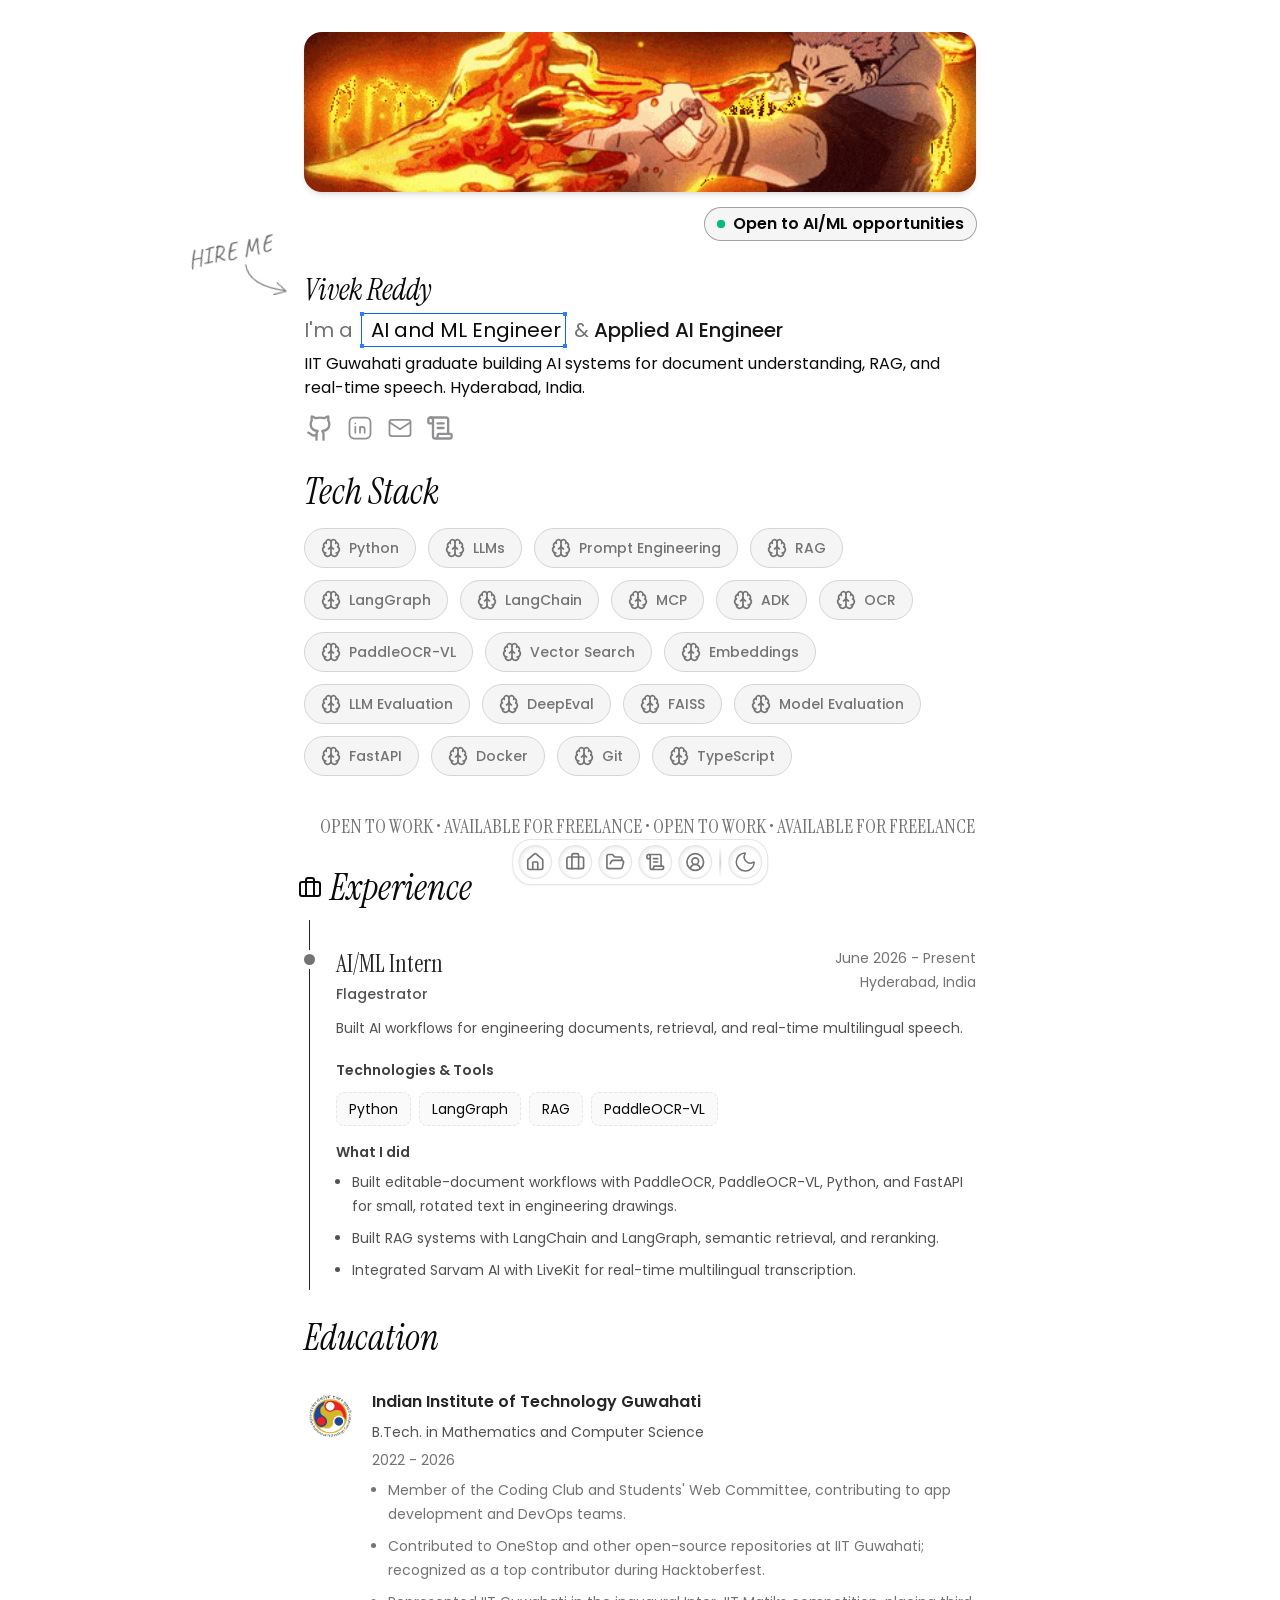
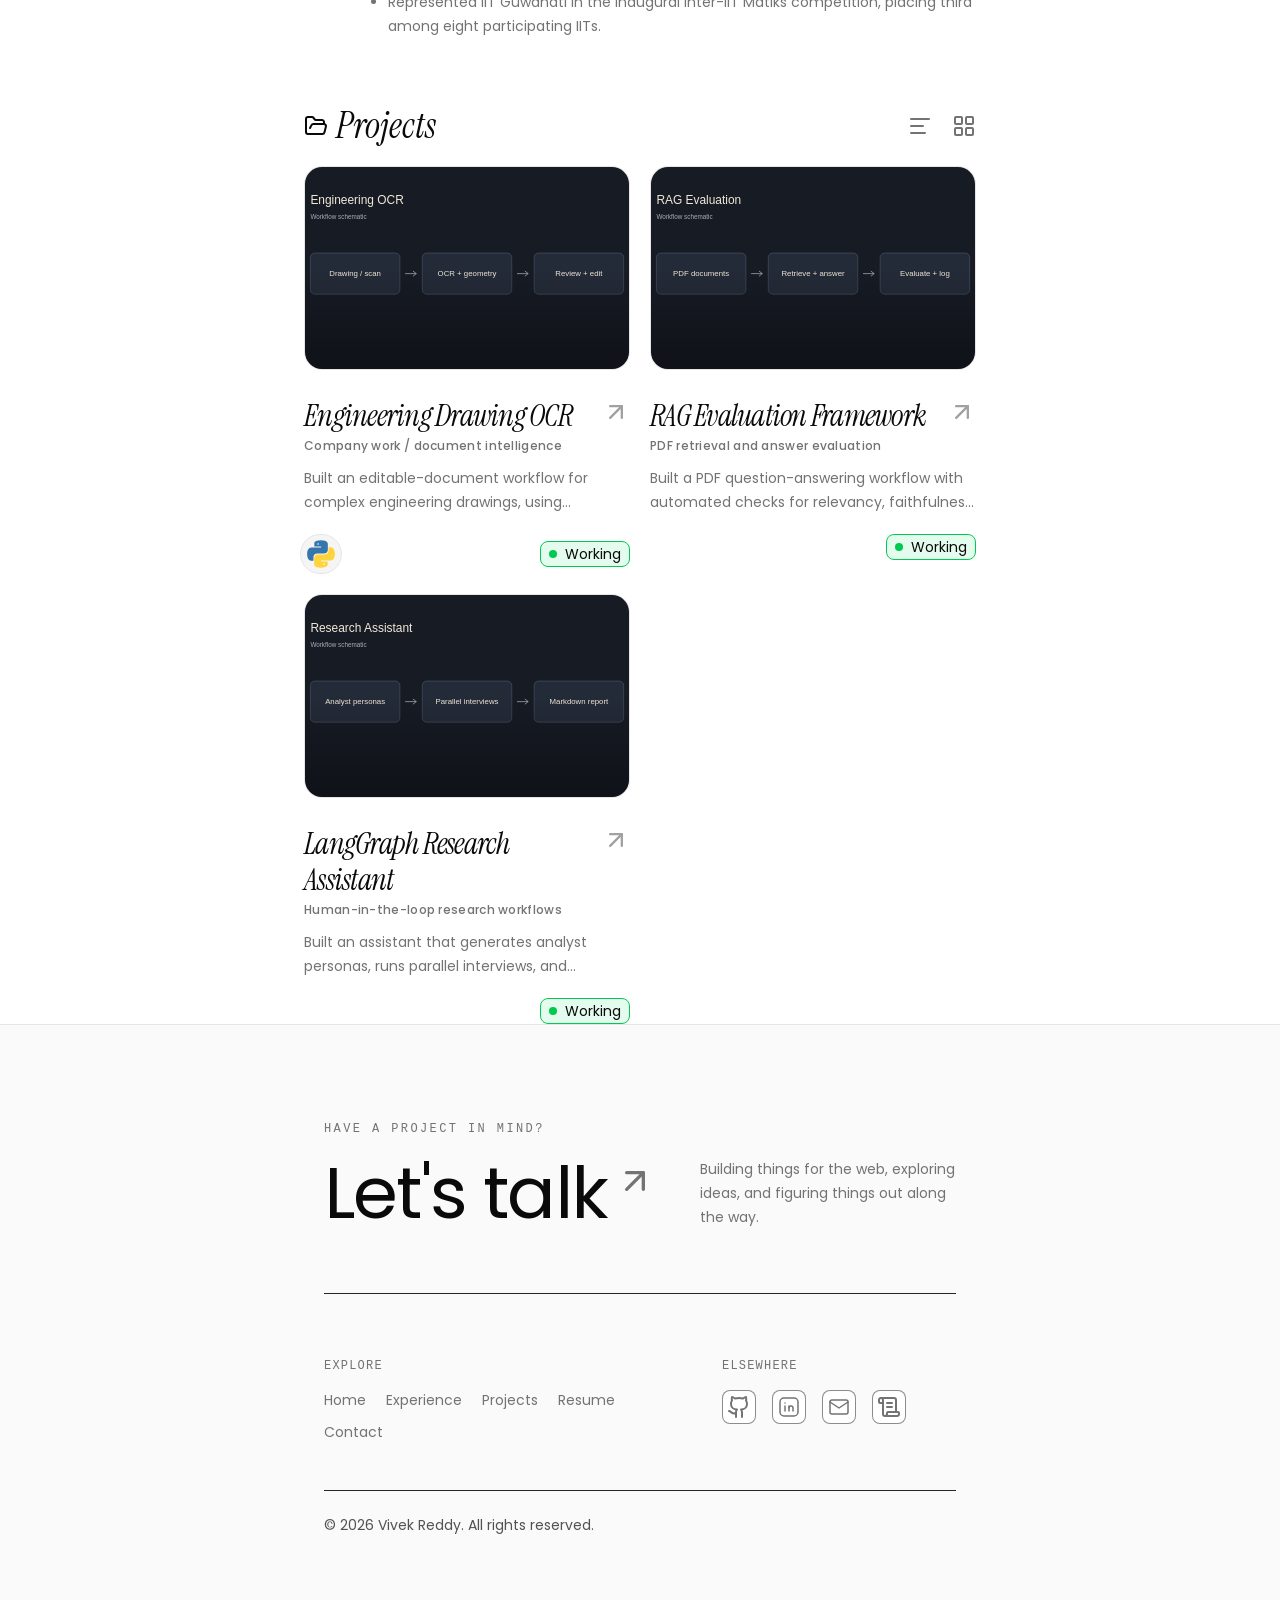
==== commit 1515c822: "fix: deploy restored medium cover" ====
--- a/index.html
+++ b/index.html
@@ -1,2 +1,2 @@
-<!DOCTYPE html><html lang="en" class="Uzg2RW_className h-full antialiased"><head><meta charSet="utf-8"/><meta name="viewport" content="width=device-width, initial-scale=1"/><link rel="preload" href="/_next/static/media/07a39a8a4660cc7c-s.p.0r6juujl39pe6.woff2" as="font" crossorigin="" type="font/woff2"/><link rel="preload" href="/_next/static/media/13958cae6c93c43e-s.p.1h18_wedhzk4h.woff2" as="font" crossorigin="" type="font/woff2"/><link rel="preload" href="/_next/static/media/1cb49a9fe872cb43-s.p.2mm3nq9i83l-m.woff2" as="font" crossorigin="" type="font/woff2"/><link rel="preload" href="/_next/static/media/22a701959b157a82-s.p.2o7m9ogm38dql.woff2" as="font" crossorigin="" type="font/woff2"/><link rel="preload" href="/_next/static/media/28314339ebbb98d1-s.p.11-gljxdt344a.woff2" as="font" crossorigin="" type="font/woff2"/><link rel="preload" href="/_next/static/media/2f0ae6d0ead4b7bb-s.p.38ww0mi76nb30.woff2" as="font" crossorigin="" type="font/woff2"/><link rel="preload" href="/_next/static/media/6bafae418e8a1b08-s.p.3o_v2fun1jzxk.woff2" as="font" crossorigin="" type="font/woff2"/><link rel="preload" href="/_next/static/media/76e9fd951b869c7b-s.p.3bh2vc0w-r-ll.woff2" as="font" crossorigin="" type="font/woff2"/><link rel="preload" href="/_next/static/media/9a9c462b1b299031-s.p.2ssdkv80hgt9-.woff2" as="font" crossorigin="" type="font/woff2"/><link rel="preload" href="/_next/static/media/d902bc2bfdd0a4cb-s.p.1g73gv09-xcb6.woff2" as="font" crossorigin="" type="font/woff2"/><link rel="preload" href="/_next/static/media/dd9dfc3601372168-s.p.43zbiuwnnoiok.woff2" as="font" crossorigin="" type="font/woff2"/><link rel="preload" href="/_next/static/media/e63b65bb308a9351-s.p.3j3877k49yy0l.woff2" as="font" crossorigin="" type="font/woff2"/><link rel="preload" as="image" href="/assets/sukuna.gif"/><link rel="stylesheet" href="/_next/static/chunks/24814zk7-0hqq.css" data-precedence="next"/><link rel="stylesheet" href="/_next/static/chunks/15ted14f_inzd.css" data-precedence="next"/><link rel="preload" as="script" fetchPriority="low" href="/_next/static/chunks/1kexj4s7oxhs2.js"/><script src="/_next/static/chunks/2kzd2bib-2ux6.js" async=""></script><script src="/_next/static/chunks/0d66q46efh1wk.js" async=""></script><script src="/_next/static/chunks/0zmsmzurrasnx.js" async=""></script><script src="/_next/static/chunks/turbopack-2c3mg3r-05n1w.js" async=""></script><script src="/_next/static/chunks/0ejizgy-ebrob.js" async=""></script><script src="/_next/static/chunks/1267rhjmux_n3.js" async=""></script><script src="/_next/static/chunks/2-jy5954b9lk4.js" async=""></script><script src="/_next/static/chunks/3xrgo_sew8iut.js" async=""></script><script src="/_next/static/chunks/40okvvrz53q6h.js" async=""></script><script src="/_next/static/chunks/091mjrlc_ojjj.js" async=""></script><script src="/_next/static/chunks/08vzryjiiv-5l.js" async=""></script><meta name="next-size-adjust" content=""/><title>Vivek Reddy - AI and ML Engineer</title><meta name="description" content="AI/ML Engineer and IIT Guwahati graduate building document intelligence, RAG, and real-time speech applications."/><meta name="robots" content="index, follow"/><link rel="canonical" href="https://v1vekreddy.github.io/"/><meta property="og:title" content="Vivek Reddy - AI and ML Engineer"/><meta property="og:description" content="AI/ML Engineer and IIT Guwahati graduate building document intelligence, RAG, and real-time speech applications."/><meta property="og:url" content="https://v1vekreddy.github.io/"/><meta property="og:site_name" content="Vivek Reddy"/><meta property="og:image" content="https://v1vekreddy.github.io/assets/social-preview.png"/><meta property="og:image:width" content="1200"/><meta property="og:image:height" content="630"/><meta property="og:image:alt" content="Vivek Reddy Portfolio Preview"/><meta property="og:type" content="website"/><meta name="twitter:card" content="summary_large_image"/><meta name="twitter:title" content="Vivek Reddy - AI and ML Engineer"/><meta name="twitter:description" content="AI/ML Engineer and IIT Guwahati graduate building document intelligence, RAG, and real-time speech applications."/><meta name="twitter:image" content="https://v1vekreddy.github.io/assets/social-preview.png"/><link rel="icon" href="data:,"/><script src="/_next/static/chunks/0cz1d0mv5g_q7.js" noModule=""></script></head><body class="flex min-h-full flex-col"><div hidden=""><!--$--><!--/$--></div><!--$?--><template id="B:0"></template><!--/$--><script>requestAnimationFrame(function(){$RT=performance.now()});</script><script id="_R_">(globalThis["TURBOPACK"] || (globalThis["TURBOPACK"] = [])).push({"otherChunks":["static/chunks/1kexj4s7oxhs2.js","static/chunks/2kzd2bib-2ux6.js","static/chunks/0d66q46efh1wk.js","static/chunks/0zmsmzurrasnx.js"],"runtimeModuleIds":[94553]});</script><script src="/_next/static/chunks/1kexj4s7oxhs2.js" async=""></script><div hidden id="S:0"><script>((a,b,c,d,e,f,g,h)=>{let i=document.documentElement,j=["light","dark"];function k(b){var c;(Array.isArray(a)?a:[a]).forEach(a=>{let c="class"===a,d=c&&f?e.map(a=>f[a]||a):e;c?(i.classList.remove(...d),i.classList.add(f&&f[b]?f[b]:b)):i.setAttribute(a,b)}),c=b,h&&j.includes(c)&&(i.style.colorScheme=c)}if(d)k(d);else try{let a=localStorage.getItem(b)||c,d=g&&"system"===a?window.matchMedia("(prefers-color-scheme: dark)").matches?"dark":"light":a;k(d)}catch(a){}})("class","theme","system",null,["light","dark"],null,true,true)</script><div aria-hidden="true" class="pointer-events-none fixed inset-x-0 top-0 z-9999 h-0.5" style="opacity:0"><div class="h-full bg-black shadow-[0_0_8px_rgba(255,255,255,0.65)] dark:bg-white" style="width:0%"></div></div><section aria-label="Notifications alt+T" tabindex="-1" aria-live="polite" aria-relevant="additions text" aria-atomic="false" data-react-aria-top-layer="true"></section><div aria-hidden="true" class="pointer-events-none fixed top-0 left-0 z-9999 hidden rounded-full bg-white mix-blend-difference md:block" style="transform:translateX(-100px) translateY(-100px) translateX(-50%) translateY(-50%)"></div><nav aria-label="Main navigation" class="fixed bottom-3 left-1/2 z-999 flex h-11 w-max -translate-x-1/2 items-center gap-2 rounded-2xl bg-white p-1.5 text-neutral-900 shadow-sm ring ring-neutral-200 md:bottom-4 dark:bg-neutral-800 dark:text-neutral-100 dark:ring-neutral-700"><div class="flex items-center gap-2"><div class="relative flex h-8 shrink-0 items-center justify-center" style="width:32px"><div class="flex size-8 shrink-0 items-center justify-center" style="transform-origin:bottom center;transform:none"><a aria-label="Home" class="group flex size-8 shrink-0 items-center justify-center rounded-2xl bg-white text-neutral-500 shadow-[inset_1px_1px_4px_rgba(0,0,0,0.1)] ring ring-neutral-200 transition-colors duration-200 hover:text-orange-500 hover:ring-orange-400 dark:bg-neutral-700 dark:text-neutral-300 dark:ring-neutral-700 dark:hover:text-indigo-400 dark:hover:ring-indigo-400" href="/"><svg xmlns="http://www.w3.org/2000/svg" width="24" height="24" viewBox="0 0 24 24" fill="none" stroke="currentColor" stroke-width="2" stroke-linecap="round" stroke-linejoin="round" class="lucide lucide-house overflow-hidden rounded-sm object-contain size-5 transition-colors" aria-hidden="true"><path d="M15 21v-8a1 1 0 0 0-1-1h-4a1 1 0 0 0-1 1v8"></path><path d="M3 10a2 2 0 0 1 .709-1.528l7-6a2 2 0 0 1 2.582 0l7 6A2 2 0 0 1 21 10v9a2 2 0 0 1-2 2H5a2 2 0 0 1-2-2z"></path></svg></a></div></div><div class="relative flex h-8 shrink-0 items-center justify-center" style="width:32px"><div class="flex size-8 shrink-0 items-center justify-center" style="transform-origin:bottom center;transform:none"><a aria-label="Experience" class="group flex size-8 shrink-0 items-center justify-center rounded-2xl bg-white text-neutral-500 shadow-[inset_1px_1px_4px_rgba(0,0,0,0.1)] ring ring-neutral-200 transition-colors duration-200 hover:text-orange-500 hover:ring-orange-400 dark:bg-neutral-700 dark:text-neutral-300 dark:ring-neutral-700 dark:hover:text-indigo-400 dark:hover:ring-indigo-400" href="/work/"><svg xmlns="http://www.w3.org/2000/svg" width="24" height="24" viewBox="0 0 24 24" fill="none" stroke="currentColor" stroke-width="2" stroke-linecap="round" stroke-linejoin="round" class="lucide lucide-briefcase size-5 transition-colors" aria-hidden="true"><path d="M16 20V4a2 2 0 0 0-2-2h-4a2 2 0 0 0-2 2v16"></path><rect width="20" height="14" x="2" y="6" rx="2"></rect></svg></a></div></div><div class="relative flex h-8 shrink-0 items-center justify-center" style="width:32px"><div class="flex size-8 shrink-0 items-center justify-center" style="transform-origin:bottom center;transform:none"><a aria-label="Projects" class="group flex size-8 shrink-0 items-center justify-center rounded-2xl bg-white text-neutral-500 shadow-[inset_1px_1px_4px_rgba(0,0,0,0.1)] ring ring-neutral-200 transition-colors duration-200 hover:text-orange-500 hover:ring-orange-400 dark:bg-neutral-700 dark:text-neutral-300 dark:ring-neutral-700 dark:hover:text-indigo-400 dark:hover:ring-indigo-400" href="/projects/"><svg xmlns="http://www.w3.org/2000/svg" width="24" height="24" viewBox="0 0 24 24" fill="none" stroke="currentColor" stroke-width="2" stroke-linecap="round" stroke-linejoin="round" class="lucide lucide-folder-open overflow-hidden rounded-sm object-contain size-5 transition-colors" aria-hidden="true"><path d="m6 14 1.5-2.9A2 2 0 0 1 9.24 10H20a2 2 0 0 1 1.94 2.5l-1.54 6a2 2 0 0 1-1.95 1.5H4a2 2 0 0 1-2-2V5a2 2 0 0 1 2-2h3.9a2 2 0 0 1 1.69.9l.81 1.2a2 2 0 0 0 1.67.9H18a2 2 0 0 1 2 2v2"></path></svg></a></div></div><div class="relative flex h-8 shrink-0 items-center justify-center" style="width:32px"><div class="flex size-8 shrink-0 items-center justify-center" style="transform-origin:bottom center;transform:none"><a aria-label="Resume" target="_blank" rel="noopener noreferrer" class="group flex size-8 shrink-0 items-center justify-center rounded-2xl bg-white text-neutral-500 shadow-[inset_1px_1px_4px_rgba(0,0,0,0.1)] ring ring-neutral-200 transition-colors duration-200 hover:text-orange-500 hover:ring-orange-400 dark:bg-neutral-700 dark:text-neutral-300 dark:ring-neutral-700 dark:hover:text-indigo-400 dark:hover:ring-indigo-400" href="https://drive.google.com/file/d/1ZKZkrltONeVqQ4238UbZ5IHSVpFeZGAL/view?usp=sharing"><svg xmlns="http://www.w3.org/2000/svg" width="24" height="24" viewBox="0 0 24 24" fill="none" stroke="currentColor" stroke-width="2" stroke-linecap="round" stroke-linejoin="round" class="lucide lucide-scroll-text size-5 transition-colors" aria-hidden="true"><path d="M15 12h-5"></path><path d="M15 8h-5"></path><path d="M19 17V5a2 2 0 0 0-2-2H4"></path><path d="M8 21h12a2 2 0 0 0 2-2v-1a1 1 0 0 0-1-1H11a1 1 0 0 0-1 1v1a2 2 0 1 1-4 0V5a2 2 0 1 0-4 0v2a1 1 0 0 0 1 1h3"></path></svg></a></div></div><div class="relative flex h-8 shrink-0 items-center justify-center" style="width:32px"><div class="flex size-8 shrink-0 items-center justify-center" style="transform-origin:bottom center;transform:none"><a aria-label="Contact" class="group flex size-8 shrink-0 items-center justify-center rounded-2xl bg-white text-neutral-500 shadow-[inset_1px_1px_4px_rgba(0,0,0,0.1)] ring ring-neutral-200 transition-colors duration-200 hover:text-orange-500 hover:ring-orange-400 dark:bg-neutral-700 dark:text-neutral-300 dark:ring-neutral-700 dark:hover:text-indigo-400 dark:hover:ring-indigo-400" href="/contact/"><svg xmlns="http://www.w3.org/2000/svg" width="24" height="24" viewBox="0 0 24 24" fill="none" stroke="currentColor" stroke-width="2" stroke-linecap="round" stroke-linejoin="round" class="lucide lucide-circle-user-round lucide-user-circle-2 size-5 transition-colors" aria-hidden="true"><path d="M17.925 20.056a6 6 0 0 0-11.851.001"></path><circle cx="12" cy="11" r="4"></circle><circle cx="12" cy="12" r="10"></circle></svg></a></div></div></div><div class="h-full w-[1.5px] shrink-0 bg-linear-to-b from-transparent via-neutral-300 to-transparent dark:via-neutral-600"></div><div class="relative flex h-8 shrink-0 items-center justify-center" style="width:32px"><div class="flex size-8 shrink-0 items-center justify-center" style="transform-origin:bottom center;transform:none"><div class="group flex size-8 shrink-0 items-center justify-center rounded-2xl bg-white text-neutral-500 shadow-[inset_1px_1px_4px_rgba(0,0,0,0.1)] ring ring-neutral-200 transition-colors duration-200 hover:text-orange-500 hover:ring-orange-400 dark:bg-neutral-700 dark:text-neutral-300 dark:ring-neutral-700 dark:hover:text-indigo-400 dark:hover:ring-indigo-400"><button type="button" aria-label="Toggle theme" aria-pressed="false" class="group flex size-full cursor-pointer items-center justify-center"></button></div></div></div></nav><section class="mx-auto w-full max-w-2xl mt-5 px-4 md:px-6 lg:px-0"><section class="mx-auto w-full max-w-2xl"><div class="relative"><div style="width:100%;opacity:0;transform:translate3d(0, 18px, 0)"><div class="relative mx-auto my-3 h-20 w-full max-w-xs overflow-hidden rounded-2xl shadow-sm sm:h-24"><img alt="Animated anime cover" decoding="async" data-nimg="fill" class="object-cover" style="position:absolute;height:100%;width:100%;left:0;top:0;right:0;bottom:0;color:transparent" src="/assets/sukuna.gif"/></div></div><div style="width:100%;opacity:0;transform:translate3d(0, 18px, 0)"><div class="mt-4 flex justify-center md:justify-end"><div class="relative flex items-center gap-2 rounded-full bg-neutral-100 px-3 py-1 ring ring-neutral-400 dark:bg-neutral-900 dark:ring-neutral-700"><span class="relative inline-flex"><span class="absolute inline-flex h-full w-full animate-ping rounded-full bg-emerald-500 opacity-75"></span><span class="relative inline-flex h-2 w-2 rounded-full bg-emerald-500"></span></span><p class="font-semibold">Open to AI/ML opportunities</p></div></div></div></div><div class="mt-5 md:mt-8"><div style="width:100%;opacity:0;transform:translate3d(0, 18px, 0)"><div class="relative flex items-center justify-center gap-3 md:justify-start"><a href="mailto:vivekreddyiitg@gmail.com" class="ylVCLG_className hire-note absolute -left-28 -top-10 hidden -rotate-12 text-2xl text-neutral-500 transition-colors hover:text-foreground lg:block">HIRE ME<svg viewBox="0 0 100 90" fill="none" aria-hidden="true" class="ml-8 h-12 w-20 rotate-12"><path d="M10 8 Q16 48 85 57 M69 42 L86 58 L63 64" stroke="currentColor" stroke-width="2" stroke-linecap="round" stroke-linejoin="round"></path></svg></a><h1 class="KZWinq_className text-3xl font-bold italic">Vivek Reddy</h1></div></div><div style="width:100%;opacity:0;transform:translate3d(0, 18px, 0)"><p class="my-2 text-center text-sm text-neutral-500 md:text-left md:text-xl">I&#x27;m a<span class="text-foreground relative mx-2 border border-blue-600 px-1 py-0.5"> <span class="absolute -top-0.5 -left-0.5 size-1 bg-blue-500"></span><span class="absolute -top-0.5 -right-0.5 size-1 bg-blue-500"></span><span class="absolute -bottom-0.5 -left-0.5 size-1 bg-blue-500"></span><span class="absolute -right-0.5 -bottom-0.5 size-1 bg-blue-500"></span>AI and ML Engineer</span>&amp;<!-- --> <span class="relative mt-3 inline-grid h-[1.5em] min-w-[11ch] text-left align-bottom font-medium text-neutral-900 md:mt-0 md:h-auto dark:text-neutral-100"><span class="col-start-1 row-start-1 whitespace-nowrap relative" style="opacity:1;filter:blur(0px);transform:none">Applied AI Engineer</span><span class="col-start-1 row-start-1 whitespace-nowrap pointer-events-none absolute" style="opacity:0;filter:blur(4px);transform:translateY(5px)">Software Engineer</span></span></p></div><div style="width:100%;opacity:0;transform:translate3d(0, 18px, 0)"><p class="my-2 text-center text-sm md:text-left md:text-base">IIT Guwahati graduate building AI systems for document understanding, RAG, and real-time speech. Hyderabad, India.</p></div><div style="width:100%;opacity:0;transform:translate3d(0, 18px, 0)"><div class="my-3 flex w-fit items-center justify-center gap-2 md:justify-start"><button type="button" id="base-ui-_R_7j92ltdb_" data-base-ui-tooltip-trigger="" data-slot="tooltip-trigger"><a target="_blank" rel="noopener noreferrer" aria-label="GitHub" class="flex size-8 items-center justify-center" href="https://github.com/v1vekreddy"><svg xmlns="http://www.w3.org/2000/svg" width="24" height="24" viewBox="0 0 24 24" fill="none" stroke="currentColor" stroke-width="2" stroke-linecap="round" stroke-linejoin="round" class="lucide lucide-github overflow-hidden rounded-sm object-contain size-7 text-[#909092]" aria-hidden="true"><path d="M15 22v-4a4.8 4.8 0 0 0-1-3.5c3 0 6-2 6-5.5.08-1.25-.27-2.48-1-3.5.28-1.15.28-2.35 0-3.5 0 0-1 0-3 1.5-2.64-.5-5.36-.5-8 0C6 2 5 2 5 2c-.3 1.15-.3 2.35 0 3.5A5.403 5.403 0 0 0 4 9c0 3.5 3 5.5 6 5.5-.39.49-.68 1.05-.85 1.65-.17.6-.22 1.23-.15 1.85v4"></path><path d="M9 18c-4.51 2-5-2-7-2"></path></svg></a></button><button type="button" id="base-ui-_R_7l92ltdb_" data-base-ui-tooltip-trigger="" data-slot="tooltip-trigger"><a target="_blank" rel="noopener noreferrer" aria-label="LinkedIn" class="flex size-8 items-center justify-center" href="https://www.linkedin.com/in/vivekreddyr/"><svg xmlns="http://www.w3.org/2000/svg" width="32" height="32" viewBox="0 0 24 24" fill="none" stroke="currentColor" stroke-width="1.5" stroke-linecap="round" stroke-linejoin="round" class="icon icon-tabler icons-tabler-outline icon-tabler-brand-linkedin size-7 text-[#909092]"><path stroke="none" d="M0 0h24v24H0z" fill="none"></path><path d="M8 11v5"></path><path d="M8 8v.01"></path><path d="M12 16v-5"></path><path d="M16 16v-3a2 2 0 1 0 -4 0"></path><path d="M3 7a4 4 0 0 1 4 -4h10a4 4 0 0 1 4 4v10a4 4 0 0 1 -4 4h-10a4 4 0 0 1 -4 -4l0 -10"></path></svg></a></button><button type="button" id="base-ui-_R_7n92ltdb_" data-base-ui-tooltip-trigger="" data-slot="tooltip-trigger"><a target="_blank" rel="noopener noreferrer" aria-label="Email" class="flex size-8 items-center justify-center" href="mailto:vivekreddyiitg@gmail.com"><svg xmlns="http://www.w3.org/2000/svg" width="32" height="32" viewBox="0 0 256 256" fill="none" stroke="currentColor" stroke-width="1.5" stroke-linecap="round" stroke-linejoin="round" class="size-7 text-[#909092]"><g transform="scale(10.6667)"><path stroke="none" d="M0 0h24v24H0z" fill="none"></path><path d="M3 7a2 2 0 0 1 2 -2h14a2 2 0 0 1 2 2v10a2 2 0 0 1 -2 2h-14a2 2 0 0 1 -2 -2v-10"></path><path d="M3 7l9 6l9 -6"></path></g></svg></a></button><button type="button" id="base-ui-_R_7p92ltdb_" data-base-ui-tooltip-trigger="" data-slot="tooltip-trigger"><a target="_blank" rel="noopener noreferrer" aria-label="Resume" class="flex size-8 items-center justify-center" href="https://drive.google.com/file/d/1ZKZkrltONeVqQ4238UbZ5IHSVpFeZGAL/view?usp=sharing"><svg xmlns="http://www.w3.org/2000/svg" width="24" height="24" viewBox="0 0 24 24" fill="none" stroke="currentColor" stroke-width="2" stroke-linecap="round" stroke-linejoin="round" class="lucide lucide-scroll-text size-7 text-[#909092]" aria-hidden="true"><path d="M15 12h-5"></path><path d="M15 8h-5"></path><path d="M19 17V5a2 2 0 0 0-2-2H4"></path><path d="M8 21h12a2 2 0 0 0 2-2v-1a1 1 0 0 0-1-1H11a1 1 0 0 0-1 1v1a2 2 0 1 1-4 0V5a2 2 0 1 0-4 0v2a1 1 0 0 0 1 1h3"></path></svg></a></button></div></div></div></section><div style="width:100%;opacity:0;transform:translate3d(0, 18px, 0)"><section class="mx-auto w-full max-w-2xl"><h2 class="mt-7 font-semibold italic text-3xl sm:text-4xl KZWinq_className">Tech Stack</h2><div class="w-full py-4"><div class="flex flex-wrap items-center gap-3"><div class="flex h-10 w-fit shrink-0 items-center gap-2 rounded-full border border-neutral-300 bg-neutral-100 px-4 text-sm font-medium whitespace-nowrap text-neutral-500 transition-transform duration-200 dark:border-neutral-200/10 dark:bg-neutral-900"><span class="flex size-5 shrink-0 items-center justify-center [&amp;&gt;svg]:size-full"><svg xmlns="http://www.w3.org/2000/svg" width="24" height="24" viewBox="0 0 24 24" fill="none" stroke="currentColor" stroke-width="2" stroke-linecap="round" stroke-linejoin="round" class="lucide lucide-brain" aria-hidden="true"><path d="M12 18V5"></path><path d="M15 13a4.17 4.17 0 0 1-3-4 4.17 4.17 0 0 1-3 4"></path><path d="M17.598 6.5A3 3 0 1 0 12 5a3 3 0 1 0-5.598 1.5"></path><path d="M17.997 5.125a4 4 0 0 1 2.526 5.77"></path><path d="M18 18a4 4 0 0 0 2-7.464"></path><path d="M19.967 17.483A4 4 0 1 1 12 18a4 4 0 1 1-7.967-.517"></path><path d="M6 18a4 4 0 0 1-2-7.464"></path><path d="M6.003 5.125a4 4 0 0 0-2.526 5.77"></path></svg></span><span>Python</span></div><div class="flex h-10 w-fit shrink-0 items-center gap-2 rounded-full border border-neutral-300 bg-neutral-100 px-4 text-sm font-medium whitespace-nowrap text-neutral-500 transition-transform duration-200 dark:border-neutral-200/10 dark:bg-neutral-900"><span class="flex size-5 shrink-0 items-center justify-center [&amp;&gt;svg]:size-full"><svg xmlns="http://www.w3.org/2000/svg" width="24" height="24" viewBox="0 0 24 24" fill="none" stroke="currentColor" stroke-width="2" stroke-linecap="round" stroke-linejoin="round" class="lucide lucide-brain" aria-hidden="true"><path d="M12 18V5"></path><path d="M15 13a4.17 4.17 0 0 1-3-4 4.17 4.17 0 0 1-3 4"></path><path d="M17.598 6.5A3 3 0 1 0 12 5a3 3 0 1 0-5.598 1.5"></path><path d="M17.997 5.125a4 4 0 0 1 2.526 5.77"></path><path d="M18 18a4 4 0 0 0 2-7.464"></path><path d="M19.967 17.483A4 4 0 1 1 12 18a4 4 0 1 1-7.967-.517"></path><path d="M6 18a4 4 0 0 1-2-7.464"></path><path d="M6.003 5.125a4 4 0 0 0-2.526 5.77"></path></svg></span><span>LLMs</span></div><div class="flex h-10 w-fit shrink-0 items-center gap-2 rounded-full border border-neutral-300 bg-neutral-100 px-4 text-sm font-medium whitespace-nowrap text-neutral-500 transition-transform duration-200 dark:border-neutral-200/10 dark:bg-neutral-900"><span class="flex size-5 shrink-0 items-center justify-center [&amp;&gt;svg]:size-full"><svg xmlns="http://www.w3.org/2000/svg" width="24" height="24" viewBox="0 0 24 24" fill="none" stroke="currentColor" stroke-width="2" stroke-linecap="round" stroke-linejoin="round" class="lucide lucide-brain" aria-hidden="true"><path d="M12 18V5"></path><path d="M15 13a4.17 4.17 0 0 1-3-4 4.17 4.17 0 0 1-3 4"></path><path d="M17.598 6.5A3 3 0 1 0 12 5a3 3 0 1 0-5.598 1.5"></path><path d="M17.997 5.125a4 4 0 0 1 2.526 5.77"></path><path d="M18 18a4 4 0 0 0 2-7.464"></path><path d="M19.967 17.483A4 4 0 1 1 12 18a4 4 0 1 1-7.967-.517"></path><path d="M6 18a4 4 0 0 1-2-7.464"></path><path d="M6.003 5.125a4 4 0 0 0-2.526 5.77"></path></svg></span><span>Prompt Engineering</span></div><div class="flex h-10 w-fit shrink-0 items-center gap-2 rounded-full border border-neutral-300 bg-neutral-100 px-4 text-sm font-medium whitespace-nowrap text-neutral-500 transition-transform duration-200 dark:border-neutral-200/10 dark:bg-neutral-900"><span class="flex size-5 shrink-0 items-center justify-center [&amp;&gt;svg]:size-full"><svg xmlns="http://www.w3.org/2000/svg" width="24" height="24" viewBox="0 0 24 24" fill="none" stroke="currentColor" stroke-width="2" stroke-linecap="round" stroke-linejoin="round" class="lucide lucide-brain" aria-hidden="true"><path d="M12 18V5"></path><path d="M15 13a4.17 4.17 0 0 1-3-4 4.17 4.17 0 0 1-3 4"></path><path d="M17.598 6.5A3 3 0 1 0 12 5a3 3 0 1 0-5.598 1.5"></path><path d="M17.997 5.125a4 4 0 0 1 2.526 5.77"></path><path d="M18 18a4 4 0 0 0 2-7.464"></path><path d="M19.967 17.483A4 4 0 1 1 12 18a4 4 0 1 1-7.967-.517"></path><path d="M6 18a4 4 0 0 1-2-7.464"></path><path d="M6.003 5.125a4 4 0 0 0-2.526 5.77"></path></svg></span><span>RAG</span></div><div class="flex h-10 w-fit shrink-0 items-center gap-2 rounded-full border border-neutral-300 bg-neutral-100 px-4 text-sm font-medium whitespace-nowrap text-neutral-500 transition-transform duration-200 dark:border-neutral-200/10 dark:bg-neutral-900"><span class="flex size-5 shrink-0 items-center justify-center [&amp;&gt;svg]:size-full"><svg xmlns="http://www.w3.org/2000/svg" width="24" height="24" viewBox="0 0 24 24" fill="none" stroke="currentColor" stroke-width="2" stroke-linecap="round" stroke-linejoin="round" class="lucide lucide-brain" aria-hidden="true"><path d="M12 18V5"></path><path d="M15 13a4.17 4.17 0 0 1-3-4 4.17 4.17 0 0 1-3 4"></path><path d="M17.598 6.5A3 3 0 1 0 12 5a3 3 0 1 0-5.598 1.5"></path><path d="M17.997 5.125a4 4 0 0 1 2.526 5.77"></path><path d="M18 18a4 4 0 0 0 2-7.464"></path><path d="M19.967 17.483A4 4 0 1 1 12 18a4 4 0 1 1-7.967-.517"></path><path d="M6 18a4 4 0 0 1-2-7.464"></path><path d="M6.003 5.125a4 4 0 0 0-2.526 5.77"></path></svg></span><span>LangGraph</span></div><div class="flex h-10 w-fit shrink-0 items-center gap-2 rounded-full border border-neutral-300 bg-neutral-100 px-4 text-sm font-medium whitespace-nowrap text-neutral-500 transition-transform duration-200 dark:border-neutral-200/10 dark:bg-neutral-900"><span class="flex size-5 shrink-0 items-center justify-center [&amp;&gt;svg]:size-full"><svg xmlns="http://www.w3.org/2000/svg" width="24" height="24" viewBox="0 0 24 24" fill="none" stroke="currentColor" stroke-width="2" stroke-linecap="round" stroke-linejoin="round" class="lucide lucide-brain" aria-hidden="true"><path d="M12 18V5"></path><path d="M15 13a4.17 4.17 0 0 1-3-4 4.17 4.17 0 0 1-3 4"></path><path d="M17.598 6.5A3 3 0 1 0 12 5a3 3 0 1 0-5.598 1.5"></path><path d="M17.997 5.125a4 4 0 0 1 2.526 5.77"></path><path d="M18 18a4 4 0 0 0 2-7.464"></path><path d="M19.967 17.483A4 4 0 1 1 12 18a4 4 0 1 1-7.967-.517"></path><path d="M6 18a4 4 0 0 1-2-7.464"></path><path d="M6.003 5.125a4 4 0 0 0-2.526 5.77"></path></svg></span><span>LangChain</span></div><div class="flex h-10 w-fit shrink-0 items-center gap-2 rounded-full border border-neutral-300 bg-neutral-100 px-4 text-sm font-medium whitespace-nowrap text-neutral-500 transition-transform duration-200 dark:border-neutral-200/10 dark:bg-neutral-900"><span class="flex size-5 shrink-0 items-center justify-center [&amp;&gt;svg]:size-full"><svg xmlns="http://www.w3.org/2000/svg" width="24" height="24" viewBox="0 0 24 24" fill="none" stroke="currentColor" stroke-width="2" stroke-linecap="round" stroke-linejoin="round" class="lucide lucide-brain" aria-hidden="true"><path d="M12 18V5"></path><path d="M15 13a4.17 4.17 0 0 1-3-4 4.17 4.17 0 0 1-3 4"></path><path d="M17.598 6.5A3 3 0 1 0 12 5a3 3 0 1 0-5.598 1.5"></path><path d="M17.997 5.125a4 4 0 0 1 2.526 5.77"></path><path d="M18 18a4 4 0 0 0 2-7.464"></path><path d="M19.967 17.483A4 4 0 1 1 12 18a4 4 0 1 1-7.967-.517"></path><path d="M6 18a4 4 0 0 1-2-7.464"></path><path d="M6.003 5.125a4 4 0 0 0-2.526 5.77"></path></svg></span><span>MCP</span></div><div class="flex h-10 w-fit shrink-0 items-center gap-2 rounded-full border border-neutral-300 bg-neutral-100 px-4 text-sm font-medium whitespace-nowrap text-neutral-500 transition-transform duration-200 dark:border-neutral-200/10 dark:bg-neutral-900"><span class="flex size-5 shrink-0 items-center justify-center [&amp;&gt;svg]:size-full"><svg xmlns="http://www.w3.org/2000/svg" width="24" height="24" viewBox="0 0 24 24" fill="none" stroke="currentColor" stroke-width="2" stroke-linecap="round" stroke-linejoin="round" class="lucide lucide-brain" aria-hidden="true"><path d="M12 18V5"></path><path d="M15 13a4.17 4.17 0 0 1-3-4 4.17 4.17 0 0 1-3 4"></path><path d="M17.598 6.5A3 3 0 1 0 12 5a3 3 0 1 0-5.598 1.5"></path><path d="M17.997 5.125a4 4 0 0 1 2.526 5.77"></path><path d="M18 18a4 4 0 0 0 2-7.464"></path><path d="M19.967 17.483A4 4 0 1 1 12 18a4 4 0 1 1-7.967-.517"></path><path d="M6 18a4 4 0 0 1-2-7.464"></path><path d="M6.003 5.125a4 4 0 0 0-2.526 5.77"></path></svg></span><span>ADK</span></div><div class="flex h-10 w-fit shrink-0 items-center gap-2 rounded-full border border-neutral-300 bg-neutral-100 px-4 text-sm font-medium whitespace-nowrap text-neutral-500 transition-transform duration-200 dark:border-neutral-200/10 dark:bg-neutral-900"><span class="flex size-5 shrink-0 items-center justify-center [&amp;&gt;svg]:size-full"><svg xmlns="http://www.w3.org/2000/svg" width="24" height="24" viewBox="0 0 24 24" fill="none" stroke="currentColor" stroke-width="2" stroke-linecap="round" stroke-linejoin="round" class="lucide lucide-brain" aria-hidden="true"><path d="M12 18V5"></path><path d="M15 13a4.17 4.17 0 0 1-3-4 4.17 4.17 0 0 1-3 4"></path><path d="M17.598 6.5A3 3 0 1 0 12 5a3 3 0 1 0-5.598 1.5"></path><path d="M17.997 5.125a4 4 0 0 1 2.526 5.77"></path><path d="M18 18a4 4 0 0 0 2-7.464"></path><path d="M19.967 17.483A4 4 0 1 1 12 18a4 4 0 1 1-7.967-.517"></path><path d="M6 18a4 4 0 0 1-2-7.464"></path><path d="M6.003 5.125a4 4 0 0 0-2.526 5.77"></path></svg></span><span>OCR</span></div><div class="flex h-10 w-fit shrink-0 items-center gap-2 rounded-full border border-neutral-300 bg-neutral-100 px-4 text-sm font-medium whitespace-nowrap text-neutral-500 transition-transform duration-200 dark:border-neutral-200/10 dark:bg-neutral-900"><span class="flex size-5 shrink-0 items-center justify-center [&amp;&gt;svg]:size-full"><svg xmlns="http://www.w3.org/2000/svg" width="24" height="24" viewBox="0 0 24 24" fill="none" stroke="currentColor" stroke-width="2" stroke-linecap="round" stroke-linejoin="round" class="lucide lucide-brain" aria-hidden="true"><path d="M12 18V5"></path><path d="M15 13a4.17 4.17 0 0 1-3-4 4.17 4.17 0 0 1-3 4"></path><path d="M17.598 6.5A3 3 0 1 0 12 5a3 3 0 1 0-5.598 1.5"></path><path d="M17.997 5.125a4 4 0 0 1 2.526 5.77"></path><path d="M18 18a4 4 0 0 0 2-7.464"></path><path d="M19.967 17.483A4 4 0 1 1 12 18a4 4 0 1 1-7.967-.517"></path><path d="M6 18a4 4 0 0 1-2-7.464"></path><path d="M6.003 5.125a4 4 0 0 0-2.526 5.77"></path></svg></span><span>PaddleOCR-VL</span></div><div class="flex h-10 w-fit shrink-0 items-center gap-2 rounded-full border border-neutral-300 bg-neutral-100 px-4 text-sm font-medium whitespace-nowrap text-neutral-500 transition-transform duration-200 dark:border-neutral-200/10 dark:bg-neutral-900"><span class="flex size-5 shrink-0 items-center justify-center [&amp;&gt;svg]:size-full"><svg xmlns="http://www.w3.org/2000/svg" width="24" height="24" viewBox="0 0 24 24" fill="none" stroke="currentColor" stroke-width="2" stroke-linecap="round" stroke-linejoin="round" class="lucide lucide-brain" aria-hidden="true"><path d="M12 18V5"></path><path d="M15 13a4.17 4.17 0 0 1-3-4 4.17 4.17 0 0 1-3 4"></path><path d="M17.598 6.5A3 3 0 1 0 12 5a3 3 0 1 0-5.598 1.5"></path><path d="M17.997 5.125a4 4 0 0 1 2.526 5.77"></path><path d="M18 18a4 4 0 0 0 2-7.464"></path><path d="M19.967 17.483A4 4 0 1 1 12 18a4 4 0 1 1-7.967-.517"></path><path d="M6 18a4 4 0 0 1-2-7.464"></path><path d="M6.003 5.125a4 4 0 0 0-2.526 5.77"></path></svg></span><span>Vector Search</span></div><div class="flex h-10 w-fit shrink-0 items-center gap-2 rounded-full border border-neutral-300 bg-neutral-100 px-4 text-sm font-medium whitespace-nowrap text-neutral-500 transition-transform duration-200 dark:border-neutral-200/10 dark:bg-neutral-900"><span class="flex size-5 shrink-0 items-center justify-center [&amp;&gt;svg]:size-full"><svg xmlns="http://www.w3.org/2000/svg" width="24" height="24" viewBox="0 0 24 24" fill="none" stroke="currentColor" stroke-width="2" stroke-linecap="round" stroke-linejoin="round" class="lucide lucide-brain" aria-hidden="true"><path d="M12 18V5"></path><path d="M15 13a4.17 4.17 0 0 1-3-4 4.17 4.17 0 0 1-3 4"></path><path d="M17.598 6.5A3 3 0 1 0 12 5a3 3 0 1 0-5.598 1.5"></path><path d="M17.997 5.125a4 4 0 0 1 2.526 5.77"></path><path d="M18 18a4 4 0 0 0 2-7.464"></path><path d="M19.967 17.483A4 4 0 1 1 12 18a4 4 0 1 1-7.967-.517"></path><path d="M6 18a4 4 0 0 1-2-7.464"></path><path d="M6.003 5.125a4 4 0 0 0-2.526 5.77"></path></svg></span><span>Embeddings</span></div><div class="flex h-10 w-fit shrink-0 items-center gap-2 rounded-full border border-neutral-300 bg-neutral-100 px-4 text-sm font-medium whitespace-nowrap text-neutral-500 transition-transform duration-200 dark:border-neutral-200/10 dark:bg-neutral-900"><span class="flex size-5 shrink-0 items-center justify-center [&amp;&gt;svg]:size-full"><svg xmlns="http://www.w3.org/2000/svg" width="24" height="24" viewBox="0 0 24 24" fill="none" stroke="currentColor" stroke-width="2" stroke-linecap="round" stroke-linejoin="round" class="lucide lucide-brain" aria-hidden="true"><path d="M12 18V5"></path><path d="M15 13a4.17 4.17 0 0 1-3-4 4.17 4.17 0 0 1-3 4"></path><path d="M17.598 6.5A3 3 0 1 0 12 5a3 3 0 1 0-5.598 1.5"></path><path d="M17.997 5.125a4 4 0 0 1 2.526 5.77"></path><path d="M18 18a4 4 0 0 0 2-7.464"></path><path d="M19.967 17.483A4 4 0 1 1 12 18a4 4 0 1 1-7.967-.517"></path><path d="M6 18a4 4 0 0 1-2-7.464"></path><path d="M6.003 5.125a4 4 0 0 0-2.526 5.77"></path></svg></span><span>LLM Evaluation</span></div><div class="flex h-10 w-fit shrink-0 items-center gap-2 rounded-full border border-neutral-300 bg-neutral-100 px-4 text-sm font-medium whitespace-nowrap text-neutral-500 transition-transform duration-200 dark:border-neutral-200/10 dark:bg-neutral-900"><span class="flex size-5 shrink-0 items-center justify-center [&amp;&gt;svg]:size-full"><svg xmlns="http://www.w3.org/2000/svg" width="24" height="24" viewBox="0 0 24 24" fill="none" stroke="currentColor" stroke-width="2" stroke-linecap="round" stroke-linejoin="round" class="lucide lucide-brain" aria-hidden="true"><path d="M12 18V5"></path><path d="M15 13a4.17 4.17 0 0 1-3-4 4.17 4.17 0 0 1-3 4"></path><path d="M17.598 6.5A3 3 0 1 0 12 5a3 3 0 1 0-5.598 1.5"></path><path d="M17.997 5.125a4 4 0 0 1 2.526 5.77"></path><path d="M18 18a4 4 0 0 0 2-7.464"></path><path d="M19.967 17.483A4 4 0 1 1 12 18a4 4 0 1 1-7.967-.517"></path><path d="M6 18a4 4 0 0 1-2-7.464"></path><path d="M6.003 5.125a4 4 0 0 0-2.526 5.77"></path></svg></span><span>DeepEval</span></div><div class="flex h-10 w-fit shrink-0 items-center gap-2 rounded-full border border-neutral-300 bg-neutral-100 px-4 text-sm font-medium whitespace-nowrap text-neutral-500 transition-transform duration-200 dark:border-neutral-200/10 dark:bg-neutral-900"><span class="flex size-5 shrink-0 items-center justify-center [&amp;&gt;svg]:size-full"><svg xmlns="http://www.w3.org/2000/svg" width="24" height="24" viewBox="0 0 24 24" fill="none" stroke="currentColor" stroke-width="2" stroke-linecap="round" stroke-linejoin="round" class="lucide lucide-brain" aria-hidden="true"><path d="M12 18V5"></path><path d="M15 13a4.17 4.17 0 0 1-3-4 4.17 4.17 0 0 1-3 4"></path><path d="M17.598 6.5A3 3 0 1 0 12 5a3 3 0 1 0-5.598 1.5"></path><path d="M17.997 5.125a4 4 0 0 1 2.526 5.77"></path><path d="M18 18a4 4 0 0 0 2-7.464"></path><path d="M19.967 17.483A4 4 0 1 1 12 18a4 4 0 1 1-7.967-.517"></path><path d="M6 18a4 4 0 0 1-2-7.464"></path><path d="M6.003 5.125a4 4 0 0 0-2.526 5.77"></path></svg></span><span>FAISS</span></div><div class="flex h-10 w-fit shrink-0 items-center gap-2 rounded-full border border-neutral-300 bg-neutral-100 px-4 text-sm font-medium whitespace-nowrap text-neutral-500 transition-transform duration-200 dark:border-neutral-200/10 dark:bg-neutral-900"><span class="flex size-5 shrink-0 items-center justify-center [&amp;&gt;svg]:size-full"><svg xmlns="http://www.w3.org/2000/svg" width="24" height="24" viewBox="0 0 24 24" fill="none" stroke="currentColor" stroke-width="2" stroke-linecap="round" stroke-linejoin="round" class="lucide lucide-brain" aria-hidden="true"><path d="M12 18V5"></path><path d="M15 13a4.17 4.17 0 0 1-3-4 4.17 4.17 0 0 1-3 4"></path><path d="M17.598 6.5A3 3 0 1 0 12 5a3 3 0 1 0-5.598 1.5"></path><path d="M17.997 5.125a4 4 0 0 1 2.526 5.77"></path><path d="M18 18a4 4 0 0 0 2-7.464"></path><path d="M19.967 17.483A4 4 0 1 1 12 18a4 4 0 1 1-7.967-.517"></path><path d="M6 18a4 4 0 0 1-2-7.464"></path><path d="M6.003 5.125a4 4 0 0 0-2.526 5.77"></path></svg></span><span>Model Evaluation</span></div><div class="flex h-10 w-fit shrink-0 items-center gap-2 rounded-full border border-neutral-300 bg-neutral-100 px-4 text-sm font-medium whitespace-nowrap text-neutral-500 transition-transform duration-200 dark:border-neutral-200/10 dark:bg-neutral-900"><span class="flex size-5 shrink-0 items-center justify-center [&amp;&gt;svg]:size-full"><svg xmlns="http://www.w3.org/2000/svg" width="24" height="24" viewBox="0 0 24 24" fill="none" stroke="currentColor" stroke-width="2" stroke-linecap="round" stroke-linejoin="round" class="lucide lucide-brain" aria-hidden="true"><path d="M12 18V5"></path><path d="M15 13a4.17 4.17 0 0 1-3-4 4.17 4.17 0 0 1-3 4"></path><path d="M17.598 6.5A3 3 0 1 0 12 5a3 3 0 1 0-5.598 1.5"></path><path d="M17.997 5.125a4 4 0 0 1 2.526 5.77"></path><path d="M18 18a4 4 0 0 0 2-7.464"></path><path d="M19.967 17.483A4 4 0 1 1 12 18a4 4 0 1 1-7.967-.517"></path><path d="M6 18a4 4 0 0 1-2-7.464"></path><path d="M6.003 5.125a4 4 0 0 0-2.526 5.77"></path></svg></span><span>FastAPI</span></div><div class="flex h-10 w-fit shrink-0 items-center gap-2 rounded-full border border-neutral-300 bg-neutral-100 px-4 text-sm font-medium whitespace-nowrap text-neutral-500 transition-transform duration-200 dark:border-neutral-200/10 dark:bg-neutral-900"><span class="flex size-5 shrink-0 items-center justify-center [&amp;&gt;svg]:size-full"><svg xmlns="http://www.w3.org/2000/svg" width="24" height="24" viewBox="0 0 24 24" fill="none" stroke="currentColor" stroke-width="2" stroke-linecap="round" stroke-linejoin="round" class="lucide lucide-brain" aria-hidden="true"><path d="M12 18V5"></path><path d="M15 13a4.17 4.17 0 0 1-3-4 4.17 4.17 0 0 1-3 4"></path><path d="M17.598 6.5A3 3 0 1 0 12 5a3 3 0 1 0-5.598 1.5"></path><path d="M17.997 5.125a4 4 0 0 1 2.526 5.77"></path><path d="M18 18a4 4 0 0 0 2-7.464"></path><path d="M19.967 17.483A4 4 0 1 1 12 18a4 4 0 1 1-7.967-.517"></path><path d="M6 18a4 4 0 0 1-2-7.464"></path><path d="M6.003 5.125a4 4 0 0 0-2.526 5.77"></path></svg></span><span>Docker</span></div><div class="flex h-10 w-fit shrink-0 items-center gap-2 rounded-full border border-neutral-300 bg-neutral-100 px-4 text-sm font-medium whitespace-nowrap text-neutral-500 transition-transform duration-200 dark:border-neutral-200/10 dark:bg-neutral-900"><span class="flex size-5 shrink-0 items-center justify-center [&amp;&gt;svg]:size-full"><svg xmlns="http://www.w3.org/2000/svg" width="24" height="24" viewBox="0 0 24 24" fill="none" stroke="currentColor" stroke-width="2" stroke-linecap="round" stroke-linejoin="round" class="lucide lucide-brain" aria-hidden="true"><path d="M12 18V5"></path><path d="M15 13a4.17 4.17 0 0 1-3-4 4.17 4.17 0 0 1-3 4"></path><path d="M17.598 6.5A3 3 0 1 0 12 5a3 3 0 1 0-5.598 1.5"></path><path d="M17.997 5.125a4 4 0 0 1 2.526 5.77"></path><path d="M18 18a4 4 0 0 0 2-7.464"></path><path d="M19.967 17.483A4 4 0 1 1 12 18a4 4 0 1 1-7.967-.517"></path><path d="M6 18a4 4 0 0 1-2-7.464"></path><path d="M6.003 5.125a4 4 0 0 0-2.526 5.77"></path></svg></span><span>Git</span></div><div class="flex h-10 w-fit shrink-0 items-center gap-2 rounded-full border border-neutral-300 bg-neutral-100 px-4 text-sm font-medium whitespace-nowrap text-neutral-500 transition-transform duration-200 dark:border-neutral-200/10 dark:bg-neutral-900"><span class="flex size-5 shrink-0 items-center justify-center [&amp;&gt;svg]:size-full"><svg xmlns="http://www.w3.org/2000/svg" width="24" height="24" viewBox="0 0 24 24" fill="none" stroke="currentColor" stroke-width="2" stroke-linecap="round" stroke-linejoin="round" class="lucide lucide-brain" aria-hidden="true"><path d="M12 18V5"></path><path d="M15 13a4.17 4.17 0 0 1-3-4 4.17 4.17 0 0 1-3 4"></path><path d="M17.598 6.5A3 3 0 1 0 12 5a3 3 0 1 0-5.598 1.5"></path><path d="M17.997 5.125a4 4 0 0 1 2.526 5.77"></path><path d="M18 18a4 4 0 0 0 2-7.464"></path><path d="M19.967 17.483A4 4 0 1 1 12 18a4 4 0 1 1-7.967-.517"></path><path d="M6 18a4 4 0 0 1-2-7.464"></path><path d="M6.003 5.125a4 4 0 0 0-2.526 5.77"></path></svg></span><span>TypeScript</span></div></div></div></section></div><div style="width:100%;opacity:0;transform:translate3d(0, 18px, 0)"><div class="group my-5 overflow-hidden text-xl whitespace-nowrap text-neutral-500"><div class="animate-marquee flex w-max"><span class="KZWinq_className px-4">OPEN TO WORK • AVAILABLE FOR FREELANCE • OPEN TO WORK • AVAILABLE FOR FREELANCE • OPEN TO WORK • AVAILABLE FOR FREELANCE •</span><span class="KZWinq_className px-4">OPEN TO WORK • AVAILABLE FOR FREELANCE • OPEN TO WORK • AVAILABLE FOR FREELANCE • OPEN TO WORK • AVAILABLE FOR FREELANCE •</span></div></div></div><div style="width:100%;opacity:0;transform:translate3d(0, 18px, 0)"><section class="mx-auto w-full max-w-2xl"><h2 class="mt-7 font-semibold italic text-3xl sm:text-4xl KZWinq_className -ml-1.5 flex items-center gap-2"><svg xmlns="http://www.w3.org/2000/svg" width="24" height="24" viewBox="0 0 24 24" fill="none" stroke="currentColor" stroke-width="2" stroke-linecap="round" stroke-linejoin="round" class="lucide lucide-briefcase size-6" aria-hidden="true"><path d="M16 20V4a2 2 0 0 0-2-2h-4a2 2 0 0 0-2 2v16"></path><rect width="20" height="14" x="2" y="6" rx="2"></rect></svg>Experience</h2><div class="relative mt-8"><div class="absolute -top-5 bottom-0 left-1.25 w-px bg-neutral-800 dark:bg-neutral-600"></div><div class="flex flex-col gap-8"><article class="relative py-2"><span class="ring-background absolute top-3.5 left-0 z-10 size-2.75 rounded-full bg-neutral-500 ring-4"></span><div class="pl-8"><div class="flex flex-col justify-between gap-2 sm:flex-row"><div><h3 class="KZWinq_className text-2xl font-normal text-neutral-800 dark:text-neutral-200">AI/ML Intern</h3><p class="mt-1 text-sm font-medium text-neutral-600 dark:text-neutral-400">Flagestrator</p></div><div class="text-sm text-neutral-500 sm:text-right"><p>June 2026 - Present</p><p class="mt-1">Hyderabad, India</p></div></div><p class="mt-3 text-sm leading-6 text-neutral-600 dark:text-neutral-400">Built AI workflows for engineering documents, retrieval, and real-time multilingual speech.</p><div class="mt-5 space-y-4"><div><h4 class="mb-3 text-sm font-semibold text-neutral-700 dark:text-neutral-200">Technologies &amp; Tools</h4><div class="flex flex-wrap gap-2"><span class="rounded-md border border-dashed border-border bg-muted/50 px-3 py-1.5 text-sm text-foreground">Python</span><span class="rounded-md border border-dashed border-border bg-muted/50 px-3 py-1.5 text-sm text-foreground">LangGraph</span><span class="rounded-md border border-dashed border-border bg-muted/50 px-3 py-1.5 text-sm text-foreground">RAG</span><span class="rounded-md border border-dashed border-border bg-muted/50 px-3 py-1.5 text-sm text-foreground">PaddleOCR-VL</span></div></div><div><h4 class="mb-2 text-sm font-semibold text-neutral-700 dark:text-neutral-200">What I did</h4><ul class="list-disc space-y-2 pl-4 text-sm leading-6 text-neutral-600 dark:text-neutral-400"><li>Built editable-document workflows with PaddleOCR, PaddleOCR-VL, Python, and FastAPI for small, rotated text in engineering drawings.</li><li>Built RAG systems with LangChain and LangGraph, semantic retrieval, and reranking.</li><li>Integrated Sarvam AI with LiveKit for real-time multilingual transcription.</li></ul></div></div></div></article></div></div></section></div><div style="width:100%;opacity:0;transform:translate3d(0, 18px, 0)"><section class="mx-auto w-full max-w-2xl"><h2 class="mt-7 font-semibold italic text-3xl sm:text-4xl KZWinq_className">Education</h2><div class="mt-8 flex items-start gap-4"><img alt="IIT Guwahati logo" loading="lazy" width="52" height="52" decoding="async" data-nimg="1" class="shrink-0 rounded-lg bg-white p-1" style="color:transparent" src="/logos/iit-guwahati.png"/><div class="min-w-0 space-y-2"><h3 class="font-semibold text-neutral-800 dark:text-neutral-200">Indian Institute of Technology Guwahati</h3><p class="text-sm text-neutral-600 dark:text-neutral-400">B.Tech. in Mathematics and Computer Science</p><p class="text-sm text-neutral-500">2022 - 2026</p><ul class="list-disc space-y-2 pl-4 text-sm leading-6 text-neutral-500"><li>Member of the Coding Club and Students&#x27; Web Committee, contributing to app development and DevOps teams.</li><li>Contributed to OneStop and other open-source repositories at IIT Guwahati; recognized as a top contributor during Hacktoberfest.</li><li>Represented IIT Guwahati in the inaugural Inter-IIT Matiks competition, placing third among eight participating IITs.</li></ul></div></div></section></div><!--$?--><template id="B:1"></template><div>Loading projects...</div><!--/$--></section><!--$--><!--/$--><footer class="border-t border-neutral-200 bg-neutral-50 pb-24 dark:border-neutral-800 dark:bg-neutral-900"><section class="mx-auto w-full max-w-2xl px-5 pt-16 pb-8 sm:pt-24"><div class="flex flex-col justify-between gap-10 md:flex-row md:items-end"><div><p class="mb-5 font-mono text-xs tracking-[0.2em] text-neutral-500 uppercase">Have a project in mind?</p><a class="group inline-flex items-start gap-2 text-5xl leading-none tracking-tight sm:text-7xl shrink-0" href="/contact/">Let&#x27;s talk<svg xmlns="http://www.w3.org/2000/svg" width="24" height="24" viewBox="0 0 24 24" fill="none" stroke="currentColor" stroke-width="2" stroke-linecap="round" stroke-linejoin="round" class="lucide lucide-arrow-up-right mt-1 size-7 text-neutral-500 transition-transform group-hover:translate-x-1 group-hover:-translate-y-1 sm:size-10" aria-hidden="true"><path d="M7 7h10v10"></path><path d="M7 17 17 7"></path></svg></a></div><p class="max-w-3xs text-sm leading-6 text-neutral-500">Building things for the web, exploring ideas, and figuring things out along the way.</p></div><div class="my-12 h-px bg-neutral-800 sm:my-16"></div><div class="grid gap-5 sm:grid-cols-2"><div><p class="mb-4 font-mono text-xs tracking-widest text-neutral-500 uppercase">Explore</p><nav class="flex flex-wrap gap-x-5 gap-y-3"><a class="text-sm text-neutral-500 transition-colors hover:text-black dark:hover:text-white" href="/">Home</a><a class="text-sm text-neutral-500 transition-colors hover:text-black dark:hover:text-white" href="/work/">Experience</a><a class="text-sm text-neutral-500 transition-colors hover:text-black dark:hover:text-white" href="/projects/">Projects</a><a class="text-sm text-neutral-500 transition-colors hover:text-black dark:hover:text-white" href="https://drive.google.com/file/d/1ZKZkrltONeVqQ4238UbZ5IHSVpFeZGAL/view?usp=sharing">Resume</a><a class="text-sm text-neutral-500 transition-colors hover:text-black dark:hover:text-white" href="mailto:vivekreddyiitg@gmail.com">Contact</a></nav></div><div class="sm:justify-self-end"><p class="mb-4 font-mono text-xs tracking-widest text-neutral-500 uppercase">Elsewhere</p><div class="grid grid-cols-5 items-center gap-4"><a href="https://github.com/v1vekreddy" target="_blank" rel="noopener noreferrer" aria-label="GitHub" title="GitHub" class="rounded-md border border-neutral-700/60 bg-white p-1 text-neutral-500 transition-colors hover:text-black dark:bg-black/50 dark:hover:text-white w-fit"><svg xmlns="http://www.w3.org/2000/svg" width="24" height="24" viewBox="0 0 24 24" fill="none" stroke="currentColor" stroke-width="2" stroke-linecap="round" stroke-linejoin="round" class="lucide lucide-github overflow-hidden rounded-sm object-contain size-6" aria-hidden="true"><path d="M15 22v-4a4.8 4.8 0 0 0-1-3.5c3 0 6-2 6-5.5.08-1.25-.27-2.48-1-3.5.28-1.15.28-2.35 0-3.5 0 0-1 0-3 1.5-2.64-.5-5.36-.5-8 0C6 2 5 2 5 2c-.3 1.15-.3 2.35 0 3.5A5.403 5.403 0 0 0 4 9c0 3.5 3 5.5 6 5.5-.39.49-.68 1.05-.85 1.65-.17.6-.22 1.23-.15 1.85v4"></path><path d="M9 18c-4.51 2-5-2-7-2"></path></svg></a><a href="https://www.linkedin.com/in/vivekreddyr/" target="_blank" rel="noopener noreferrer" aria-label="LinkedIn" title="LinkedIn" class="rounded-md border border-neutral-700/60 bg-white p-1 text-neutral-500 transition-colors hover:text-black dark:bg-black/50 dark:hover:text-white w-fit"><svg xmlns="http://www.w3.org/2000/svg" width="32" height="32" viewBox="0 0 24 24" fill="none" stroke="currentColor" stroke-width="1.5" stroke-linecap="round" stroke-linejoin="round" class="icon icon-tabler icons-tabler-outline icon-tabler-brand-linkedin size-6"><path stroke="none" d="M0 0h24v24H0z" fill="none"></path><path d="M8 11v5"></path><path d="M8 8v.01"></path><path d="M12 16v-5"></path><path d="M16 16v-3a2 2 0 1 0 -4 0"></path><path d="M3 7a4 4 0 0 1 4 -4h10a4 4 0 0 1 4 4v10a4 4 0 0 1 -4 4h-10a4 4 0 0 1 -4 -4l0 -10"></path></svg></a><a href="mailto:vivekreddyiitg@gmail.com" aria-label="Email" title="Email" class="rounded-md border border-neutral-700/60 bg-white p-1 text-neutral-500 transition-colors hover:text-black dark:bg-black/50 dark:hover:text-white w-fit"><svg xmlns="http://www.w3.org/2000/svg" width="32" height="32" viewBox="0 0 256 256" fill="none" stroke="currentColor" stroke-width="1.5" stroke-linecap="round" stroke-linejoin="round" class="size-6"><g transform="scale(10.6667)"><path stroke="none" d="M0 0h24v24H0z" fill="none"></path><path d="M3 7a2 2 0 0 1 2 -2h14a2 2 0 0 1 2 2v10a2 2 0 0 1 -2 2h-14a2 2 0 0 1 -2 -2v-10"></path><path d="M3 7l9 6l9 -6"></path></g></svg></a><a href="https://drive.google.com/file/d/1ZKZkrltONeVqQ4238UbZ5IHSVpFeZGAL/view?usp=sharing" target="_blank" rel="noopener noreferrer" aria-label="Resume" title="Resume" class="rounded-md border border-neutral-700/60 bg-white p-1 text-neutral-500 transition-colors hover:text-black dark:bg-black/50 dark:hover:text-white w-fit"><svg xmlns="http://www.w3.org/2000/svg" width="24" height="24" viewBox="0 0 24 24" fill="none" stroke="currentColor" stroke-width="2" stroke-linecap="round" stroke-linejoin="round" class="lucide lucide-scroll-text size-6" aria-hidden="true"><path d="M15 12h-5"></path><path d="M15 8h-5"></path><path d="M19 17V5a2 2 0 0 0-2-2H4"></path><path d="M8 21h12a2 2 0 0 0 2-2v-1a1 1 0 0 0-1-1H11a1 1 0 0 0-1 1v1a2 2 0 1 1-4 0V5a2 2 0 1 0-4 0v2a1 1 0 0 0 1 1h3"></path></svg></a></div></div></div><div class="mt-12 flex flex-col gap-3 border-t border-neutral-800 pt-6 text-sm text-neutral-600 sm:flex-row sm:items-center sm:justify-between"><span>© <!-- --> <!-- -->Vivek Reddy<!-- -->. All rights reserved.</span></div></section></footer><!--$!--><template data-dgst=""></template><!--/$--><!--$!--><template data-dgst=""></template><!--/$--><!--$!--><template data-dgst=""></template><!--/$--></div><script>$RB=[];$RV=function(a){$RT=performance.now();for(var b=0;b<a.length;b+=2){var c=a[b],e=a[b+1];null!==e.parentNode&&e.parentNode.removeChild(e);var f=c.parentNode;if(f){var g=c.previousSibling,h=0;do{if(c&&8===c.nodeType){var d=c.data;if("/$"===d||"/&"===d)if(0===h)break;else h--;else"$"!==d&&"$?"!==d&&"$~"!==d&&"$!"!==d&&"&"!==d||h++}d=c.nextSibling;f.removeChild(c);c=d}while(c);for(;e.firstChild;)f.insertBefore(e.firstChild,c);g.data="$";g._reactRetry&&requestAnimationFrame(g._reactRetry)}}a.length=0};
-$RC=function(a,b){if(b=document.getElementById(b))(a=document.getElementById(a))?(a.previousSibling.data="$~",$RB.push(a,b),2===$RB.length&&("number"!==typeof $RT?requestAnimationFrame($RV.bind(null,$RB)):(a=performance.now(),setTimeout($RV.bind(null,$RB),2300>a&&2E3<a?2300-a:$RT+300-a)))):b.parentNode.removeChild(b)};$RC("B:0","S:0")</script><div hidden id="S:1"><div style="width:100%;opacity:0;transform:translate3d(0, 18px, 0)"><section class="mx-auto w-full max-w-2xl mt-10"><div class="flex items-center justify-between"><h2 class="mt-7 font-semibold italic text-3xl sm:text-4xl KZWinq_className flex items-center gap-2"><svg xmlns="http://www.w3.org/2000/svg" width="24" height="24" viewBox="0 0 24 24" fill="none" stroke="currentColor" stroke-width="2" stroke-linecap="round" stroke-linejoin="round" class="lucide lucide-folder-open overflow-hidden rounded-sm object-contain size-6" aria-hidden="true"><path d="m6 14 1.5-2.9A2 2 0 0 1 9.24 10H20a2 2 0 0 1 1.94 2.5l-1.54 6a2 2 0 0 1-1.95 1.5H4a2 2 0 0 1-2-2V5a2 2 0 0 1 2-2h3.9a2 2 0 0 1 1.69.9l.81 1.2a2 2 0 0 0 1.67.9H18a2 2 0 0 1 2 2v2"></path></svg>Projects</h2><div class="mt-7 flex items-center gap-5 rounded-lg"><button><svg xmlns="http://www.w3.org/2000/svg" width="24" height="24" viewBox="0 0 24 24" fill="none" stroke="currentColor" stroke-width="2" stroke-linecap="round" stroke-linejoin="round" class="lucide lucide-text-align-start lucide-text lucide-align-left hover:text-accent-foreground size-6 text-neutral-500" aria-hidden="true"><path d="M21 5H3"></path><path d="M15 12H3"></path><path d="M17 19H3"></path></svg></button><button><svg xmlns="http://www.w3.org/2000/svg" width="24" height="24" viewBox="0 0 24 24" fill="none" stroke="currentColor" stroke-width="2" stroke-linecap="round" stroke-linejoin="round" class="lucide lucide-layout-grid hover:text-accent-foreground size-6 text-neutral-500" aria-hidden="true"><rect width="7" height="7" x="3" y="3" rx="1"></rect><rect width="7" height="7" x="14" y="3" rx="1"></rect><rect width="7" height="7" x="14" y="14" rx="1"></rect><rect width="7" height="7" x="3" y="14" rx="1"></rect></svg></button></div></div><div class="mt-5 grid grid-cols-1 gap-5 md:grid-cols-2"><div style="width:100%;opacity:0;transform:translate3d(0, 18px, 0)"><article class="group w-full max-w-[420px]"><div class="relative aspect-[16/10] overflow-hidden rounded-2xl border border-neutral-200 bg-neutral-100 dark:border-neutral-800 dark:bg-neutral-900"><img alt="Engineering Drawing OCR project preview" loading="lazy" decoding="async" data-nimg="fill" class="object-cover transition-transform duration-500 group-hover:scale-[1.03]" style="position:absolute;height:100%;width:100%;left:0;top:0;right:0;bottom:0;color:transparent" src="/workflows/ocr.svg"/><div class="absolute inset-0 bg-gradient-to-t from-black/50 via-transparent to-transparent opacity-70"></div><div class="absolute right-3 bottom-3 flex gap-2" style="opacity:0;transform:translateY(6px)"></div></div><div class=""><div><div class="flex items-start justify-between gap-4"><div><h3 class="mt-7 italic sm:text-3xl KZWinq_className text-2xl font-medium tracking-tight">Engineering Drawing OCR</h3><p class="mt-1 text-xs font-medium tracking-wide text-neutral-500">Company work / document intelligence</p></div><a aria-label="Read more about Engineering Drawing OCR" href="/projects/engineering-ocr/"><svg class="mt-7 size-7 shrink-0 text-neutral-400 transition-transform duration-200 group-hover:translate-x-1 group-hover:-translate-y-1 group-hover:text-neutral-900 dark:group-hover:text-white" xmlns="http://www.w3.org/2000/svg" width="18" height="18" viewBox="0 0 24 24" fill="none" stroke="currentColor" stroke-width="2" stroke-linecap="round" stroke-linejoin="round"><path d="M7 17L17 7"></path><path d="M7 7h10v10"></path></svg></a></div><p class="mt-3 line-clamp-2 max-w-sm text-sm leading-6 text-neutral-500">Built an editable-document workflow for complex engineering drawings, using preprocessing, confidence analysis, and bounding-box editing to handle small and rotated text. Company source code is not public.</p><div class="flex items-center justify-between"><div class="mt-5 flex items-center pl-2 transition-all duration-300 hover:pl-5"><div class="relative" tabindex="0" style="z-index:0;margin-left:-12px"><div class="bg-muted dark:bg-accent flex h-10 items-center overflow-hidden rounded-full border" tabindex="0" style="padding-left:0px;padding-right:0px"><span class="flex h-10 w-10 shrink-0 items-center justify-center"><span class="flex size-7 items-center justify-center"><svg viewBox="0 0 128 128"><path fill="#3776AB" d="M63.96 1.333c-32.49 0-30.47 14.1-30.47 14.1l.036 14.6h31.01v4.38H21.21S.667 32.06.667 64c0 31.94 18.09 30.82 18.09 30.82h10.8V79.67s-.58-18.09 17.8-18.09h30.64s17.23.28 17.23-16.66V18.56S97.84 1.333 63.96 1.333z"></path><path fill="#FFD43B" d="M64.04 126.667c32.49 0 30.47-14.1 30.47-14.1l-.036-14.6H63.47v-4.38h43.32s20.54 2.35 20.54-29.59c0-31.94-18.09-30.82-18.09-30.82h-10.8v15.15s.58 18.09-17.8 18.09H49.99s-17.23-.28-17.23 16.66v26.36s-2.61 17.23 31.28 17.23z"></path><circle cx="50.5" cy="18.5" r="3.5" fill="#fff"></circle><circle cx="77.5" cy="109.5" r="3.5" fill="#fff"></circle></svg></span></span><span class="text-primary overflow-hidden text-xs whitespace-nowrap dark:text-white" style="width:0px">Python</span></div></div></div><div class="mt-5 flex items-center gap-2 rounded-md border px-2 py-0.5 border-green-500 bg-green-300/20 "><span class="bg-green-500 size-2 rounded-full"></span><p class="text-sm">Working</p></div></div></div></div></article></div><div style="width:100%;opacity:0;transform:translate3d(0, 18px, 0)"><article class="group w-full max-w-[420px]"><div class="relative aspect-[16/10] overflow-hidden rounded-2xl border border-neutral-200 bg-neutral-100 dark:border-neutral-800 dark:bg-neutral-900"><img alt="RAG Evaluation Framework project preview" loading="lazy" decoding="async" data-nimg="fill" class="object-cover transition-transform duration-500 group-hover:scale-[1.03]" style="position:absolute;height:100%;width:100%;left:0;top:0;right:0;bottom:0;color:transparent" src="/workflows/rag.svg"/><div class="absolute inset-0 bg-gradient-to-t from-black/50 via-transparent to-transparent opacity-70"></div><div class="absolute right-3 bottom-3 flex gap-2" style="opacity:0;transform:translateY(6px)"></div></div><div class=""><div><div class="flex items-start justify-between gap-4"><div><h3 class="mt-7 italic sm:text-3xl KZWinq_className text-2xl font-medium tracking-tight">RAG Evaluation Framework</h3><p class="mt-1 text-xs font-medium tracking-wide text-neutral-500">PDF retrieval and answer evaluation</p></div><a aria-label="Read more about RAG Evaluation Framework" href="/projects/rag-evaluation/"><svg class="mt-7 size-7 shrink-0 text-neutral-400 transition-transform duration-200 group-hover:translate-x-1 group-hover:-translate-y-1 group-hover:text-neutral-900 dark:group-hover:text-white" xmlns="http://www.w3.org/2000/svg" width="18" height="18" viewBox="0 0 24 24" fill="none" stroke="currentColor" stroke-width="2" stroke-linecap="round" stroke-linejoin="round"><path d="M7 17L17 7"></path><path d="M7 7h10v10"></path></svg></a></div><p class="mt-3 line-clamp-2 max-w-sm text-sm leading-6 text-neutral-500">Built a PDF question-answering workflow with automated checks for relevancy, faithfulness, contextual relevancy, and correctness. Structured JSONL logs support comparison of retrieval strategies and diagnosis of retrieval and generation failures.</p><div class="flex items-center justify-between"><div class="mt-5 flex items-center pl-2 transition-all duration-300 hover:pl-5"></div><div class="mt-5 flex items-center gap-2 rounded-md border px-2 py-0.5 border-green-500 bg-green-300/20 "><span class="bg-green-500 size-2 rounded-full"></span><p class="text-sm">Working</p></div></div></div></div></article></div><div style="width:100%;opacity:0;transform:translate3d(0, 18px, 0)"><article class="group w-full max-w-[420px]"><div class="relative aspect-[16/10] overflow-hidden rounded-2xl border border-neutral-200 bg-neutral-100 dark:border-neutral-800 dark:bg-neutral-900"><img alt="LangGraph Research Assistant project preview" loading="lazy" decoding="async" data-nimg="fill" class="object-cover transition-transform duration-500 group-hover:scale-[1.03]" style="position:absolute;height:100%;width:100%;left:0;top:0;right:0;bottom:0;color:transparent" src="/workflows/research.svg"/><div class="absolute inset-0 bg-gradient-to-t from-black/50 via-transparent to-transparent opacity-70"></div><div class="absolute right-3 bottom-3 flex gap-2" style="opacity:0;transform:translateY(6px)"></div></div><div class=""><div><div class="flex items-start justify-between gap-4"><div><h3 class="mt-7 italic sm:text-3xl KZWinq_className text-2xl font-medium tracking-tight">LangGraph Research Assistant</h3><p class="mt-1 text-xs font-medium tracking-wide text-neutral-500">Human-in-the-loop research workflows</p></div><a aria-label="Read more about LangGraph Research Assistant" href="/projects/research-assistant/"><svg class="mt-7 size-7 shrink-0 text-neutral-400 transition-transform duration-200 group-hover:translate-x-1 group-hover:-translate-y-1 group-hover:text-neutral-900 dark:group-hover:text-white" xmlns="http://www.w3.org/2000/svg" width="18" height="18" viewBox="0 0 24 24" fill="none" stroke="currentColor" stroke-width="2" stroke-linecap="round" stroke-linejoin="round"><path d="M7 17L17 7"></path><path d="M7 7h10v10"></path></svg></a></div><p class="mt-3 line-clamp-2 max-w-sm text-sm leading-6 text-neutral-500">Built an assistant that generates analyst personas, runs parallel interviews, and combines findings into Markdown reports. Web retrieval grounds research in sources, while human approval provides a checkpoint.</p><div class="flex items-center justify-between"><div class="mt-5 flex items-center pl-2 transition-all duration-300 hover:pl-5"></div><div class="mt-5 flex items-center gap-2 rounded-md border px-2 py-0.5 border-green-500 bg-green-300/20 "><span class="bg-green-500 size-2 rounded-full"></span><p class="text-sm">Working</p></div></div></div></div></article></div></div></section></div></div><script>$RC("B:1","S:1")</script><script>(self.__next_f=self.__next_f||[]).push([0])</script><script>self.__next_f.push([1,"1:\"$Sreact.fragment\"\n2:\"$Sreact.suspense\"\n3:\"/_next/static/chunks/0ejizgy-ebrob.js\"\n4:\"/_next/static/chunks/1267rhjmux_n3.js\"\n5:\"/_next/static/chunks/2-jy5954b9lk4.js\"\n6:\"/_next/static/chunks/3xrgo_sew8iut.js\"\n7:I[77255,[\"$3\",\"$4\",\"$5\",\"$6\"],\"AppProviders\"]\n8:\"NavigationProgress\"\n9:I[77163,[\"$3\",\"$4\",\"$5\",\"$6\"],\"$8\"]\na:I[46696,[\"$3\",\"$4\",\"$5\",\"$6\"],\"Toaster\"]\nb:I[70151,[\"$3\",\"$4\",\"$5\",\"$6\"],\"CustomCursor\"]\nc:I[71664,[\"$3\",\"$4\",\"$5\",\"$6\"],\"Navbar\"]\nd:I[39756,[\"$3\",\"$4\",\"$5\",\"$6\"],\"default\"]\ne:I[37457,[\"$3\",\"$4\",\"$5\",\"$6\"],\"default\"]\nf:\"/_next/static/chunks/40okvvrz53q6h.js\"\n10:I[27930,[\"$3\",\"$4\",\"$5\",\"$6\",\"$f\"],\"Button\"]\n11:I[22016,[\"$3\",\"$4\",\"$5\",\"$6\",\"$f\"],\"\"]\n12:I[43539,[\"$3\",\"$4\",\"$5\",\"$6\"],\"default\"]\n1a:I[68027,[\"$3\",\"$4\",\"$5\",\"$6\"],\"default\",1]\n:HL[\"/_next/static/chunks/24814zk7-0hqq.css\",\"style\"]\n:HL[\"/_next/static/chunks/15ted14f_inzd.css\",\"style\"]\n:HL[\"/_next/static/media/07a39a8a4660cc7c-s.p.0r6juujl39pe6.woff2\",\"font\",{\"crossOrigin\":\"\",\"type\":\"font/woff2\"}]\n:HL[\"/_next/static/media/13958cae6c93c43e-s.p.1h18_wedhzk4h.woff2\",\"font\",{\"crossOrigin\":\"\",\"type\":\"font/woff2\"}]\n:HL[\"/_next/static/media/1cb49a9fe872cb43-s.p.2mm3nq9i83l-m.woff2\",\"font\",{\"crossOrigin\":\"\",\"type\":\"font/woff2\"}]\n:HL[\"/_next/static/media/22a701959b157a82-s.p.2o7m9ogm38dql.woff2\",\"font\",{\"crossOrigin\":\"\",\"type\":\"font/woff2\"}]\n:HL[\"/_next/static/media/28314339ebbb98d1-s.p.11-gljxdt344a.woff2\",\"font\",{\"crossOrigin\":\"\",\"type\":\"font/woff2\"}]\n:HL[\"/_next/static/media/2f0ae6d0ead4b7bb-s.p.38ww0mi76nb30.woff2\",\"font\",{\"crossOrigin\":\"\",\"type\":\"font/woff2\"}]\n:HL[\"/_next/static/media/6bafae418e8a1b08-s.p.3o_v2fun1jzxk.woff2\",\"font\",{\"crossOrigin\":\"\",\"type\":\"font/woff2\"}]\n:HL[\"/_next/static/media/76e9fd951b869c7b-s.p.3bh2vc0w-r-ll.woff2\",\"font\",{\"crossOrigin\":\"\",\"type\":\"font/woff2\"}]\n:HL[\"/_next/static/media/9a9c462b1b299031-s.p.2ssdkv80hgt9-.woff2\",\"font\",{\"crossOrigin\":\"\",\"type\":\"font/woff2\"}]\n:HL[\"/_next/static/media/d902bc2bfdd0a4cb-s.p.1g73gv09-xcb6.woff2\",\"font\",{\"crossOrigin\":\"\",\"type\":\"font/woff2\"}]\n:HL[\"/_next/static/media/dd9dfc3601372168-s.p.43zbiuwnnoiok.woff2\",\"font\",{\"crossOrigin\":\"\",\"type\":\"font/woff2\"}]\n:HL[\"/_next/static/media/e63b65bb308a9351-s.p.3j3877k49yy0l.woff2\",\"font\",{\"crossOrigin\":\"\",\"type\":\"font/woff2\"}]\n17:[[\"children\",{\"s\":\"__PAGE__\",\"h\":512,\"d\":{\"r\":\"$L18\",\"p\":false,\"v\":null}}]]\n0:{\"P\":null,\"c\":[\"\",\"\"],\"q\":\"\",\"i\":false,\"t\":{\"t\":{\"s\":\"\",\"h\":528,\"d\":{\"r\":[\"$\",\"$1\",\"c\",{\"children\":[[[\"$\",\"link\",\"0\",{\"rel\":\"stylesheet\",\"href\":\"/_next/static/chunks/24814zk7-0hqq.css\",\"precedence\":\"next\",\"crossOrigin\":\"$undefined\",\"nonce\":\"$undefined\"}],[\"$\",\"link\",\"1\",{\"rel\":\"stylesheet\",\"href\":\"/_next/static/chunks/15ted14f_inzd.css\",\"precedence\":\"next\",\"crossOrigin\":\"$undefined\",\"nonce\":\"$undefined\"}],[\"$\",\"script\",\"script-0\",{\"src\":\"/_next/static/chunks/0ejizgy-ebrob.js\",\"async\":true,\"nonce\":\"$undefined\"}],[\"$\",\"script\",\"script-1\",{\"src\":\"/_next/static/chunks/1267rhjmux_n3.js\",\"async\":true,\"nonce\":\"$undefined\"}],[\"$\",\"script\",\"script-2\",{\"src\":\"/_next/static/chunks/2-jy5954b9lk4.js\",\"async\":true,\"nonce\":\"$undefined\"}],[\"$\",\"script\",\"script-3\",{\"src\":\"/_next/static/chunks/3xrgo_sew8iut.js\",\"async\":true,\"nonce\":\"$undefined\"}]],[\"$\",\"html\",null,{\"lang\":\"en\",\"className\":\"Uzg2RW_className h-full antialiased\",\"suppressContentEditableWarning\":true,\"suppressHydrationWarning\":true,\"children\":[\"$\",\"body\",null,{\"className\":\"flex min-h-full flex-col\",\"children\":[\"$\",\"$2\",null,{\"fallback\":null,\"children\":[\"$\",\"$L7\",null,{\"children\":[[\"$\",\"$L9\",null,{}],[\"$\",\"$La\",null,{\"richColors\":true,\"position\":\"top-right\"}],[\"$\",\"$Lb\",null,{}],[\"$\",\"$Lc\",null,{}],[\"$\",\"$Ld\",null,{\"parallelRouterKey\":\"children\",\"error\":\"$undefined\",\"errorStyles\":\"$undefined\",\"errorScripts\":\"$undefined\",\"template\":[\"$\",\"$Le\",null,{}],\"templateStyles\":\"$undefined\",\"templateScripts\":\"$undefined\",\"notFound\":[[\"$\",\"section\",null,{\"className\":\"mx-auto w-full max-w-2xl mt-5 px-4 md:px-6 lg:px-0\",\"children\":[\"$\",\"section\",null,{\"className\":\"flex flex-1 flex-col items-center justify-center px-5 py-30 text-center\",\"children\":[[\"$\",\"p\",null,{\"className\":\"text-foreground text-7xl font-bold tracking-tight sm:text-8xl\",\"children\":\"404\"}],[\"$\",\"h1\",null,{\"className\":\"text-foreground mt-2 text-lg font-semibold sm:text-xl\",\"children\":\"Page not found\"}],[\"$\",\"p\",null,{\"className\":\"text-muted-foreground mt-3 max-w-md text-sm leading-6 sm:text-base\",\"children\":\"The page you're looking for doesn't exist or has been moved.\"}],[\"$\",\"div\",null,{\"className\":\"mt-7 flex items-center gap-3\",\"children\":[[\"$\",\"$L10\",null,{\"data-slot\":\"button\",\"className\":\"group/button inline-flex shrink-0 items-center justify-center rounded-lg border border-transparent bg-clip-padding text-sm font-medium whitespace-nowrap transition-all outline-none select-none focus-visible:border-ring focus-visible:ring-3 focus-visible:ring-ring/50 active:not-aria-[haspopup]:translate-y-px disabled:pointer-events-none disabled:opacity-50 aria-invalid:border-destructive aria-invalid:ring-3 aria-invalid:ring-destructive/20 dark:aria-invalid:border-destructive/50 dark:aria-invalid:ring-destructive/40 [\u0026_svg]:pointer-events-none [\u0026_svg]:shrink-0 [\u0026_svg:not([class*='size-'])]:size-4 bg-primary text-primary-foreground hover:bg-primary/80 h-8 gap-1.5 px-2.5 has-data-[icon=inline-end]:pr-2 has-data-[icon=inline-start]:pl-2\",\"children\":[\"$\",\"$L11\",null,{\"href\":\"/\",\"children\":\"Home\"}]}],[\"$\",\"$L10\",null,{\"data-slot\":\"button\",\"className\":\"group/button inline-flex shrink-0 items-center justify-center rounded-lg border border-transparent bg-clip-padding text-sm font-medium whitespace-nowrap transition-all outline-none select-none focus-visible:border-ring focus-visible:ring-3 focus-visible:ring-ring/50 active:not-aria-[haspopup]:translate-y-px disabled:pointer-events-none disabled:opacity-50 aria-invalid:border-destructive aria-invalid:ring-3 aria-invalid:ring-destructive/20 dark:aria-invalid:border-destructive/50 dark:aria-invalid:ring-destructive/40 [\u0026_svg]:pointer-events-none [\u0026_svg]:shrink-0 [\u0026_svg:not([class*='size-'])]:size-4 bg-secondary text-secondary-foreground hover:bg-[color-mix(in_oklch,var(--secondary),var(--foreground)_5%)] aria-expanded:bg-secondary aria-expanded:text-secondary-foreground h-8 gap-1.5 px-2.5 has-data-[icon=inline-end]:pr-2 has-data-[icon=inline-start]:pl-2\",\"children\":[\"$\",\"$L11\",null,{\"href\":\"/projects\",\"children\":\"Projects\"}]}]]}]]}]}],[]],\"forbidden\":\"$undefined\",\"unauthorized\":\"$undefined\"}],[\"$\",\"$L12\",null,{}],[\"$\",\"footer\",null,{\"className\":\"border-t border-neutral-200 bg-neutral-50 pb-24 dark:border-neutral-800 dark:bg-neutral-900\",\"children\":\"$L13\"}],\"$L14\",\"$L15\",\"$L16\"]}]}]}]}]]}],\"p\":false,\"v\":null},\"c\":\"$Q17\"},\"h\":{\"r\":\"$L19\",\"p\":false,\"v\":null}},\"m\":\"$undefined\",\"G\":[\"$1a\",[\"$L1b\",\"$L1c\"]],\"S\":true,\"r\":\"$undefined\",\"s\":\"$undefined\",\"a\":\"$undefined\",\"l\":\"$undefined\",\"p\":\"$undefined\",\"d\":\"$undefined\",\"b\":\"2-senX9uHLbtju_whOl4f\"}\n1d:\"/_next/static/chunks/091mjrlc_ojjj.js\"\n1e:\"/_next/static/chunks/08vzryjiiv-5l.js\"\n1f:I[5014,[\"$3\",\"$4\",\"$5\",\"$6\",\"$1d\",\"$1e\"],\"default\"]\n29:I[2355,[\"$3\",\"$4\",\"$5\",\"$6\"],\"Analytics\"]\n2a:I[3514,[\"$3\",\"$4\",\"$5\",\"$6\"],\"default\"]\n2b:I[57215,[\"$3\",\"$4\",\"$5\",\"$6\"],\"SpeedInsights\"]\n2d:I[97367,[\"$3\",\"$4\",\"$5\",\"$6\"],\"OutletBoundary\"]\n2f:\"ViewportBoundary\"\n30:I[97367,[\"$3\",\"$4\",\"$5\",\"$6\"],\"$2f\"]\n32:\"MetadataBoundary\"\n33:I[97367,[\"$3\",\"$4\",\"$5\",\"$6\"],\"$32\"]\n13:[\"$\",\"section\",null,{\"className\":\"mx-auto w-full max-w-2xl px-5 pt-16 pb-8 sm:pt-24\",\"children\":[[\"$\",\"div\",null,{\"className\":\"flex flex-col justify-between gap-10 md:flex-row md:items-end\",\"children\":[[\"$\",\"div\",null,{\"children\":[[\"$\",\"p\",null,{\"className\":\"mb-5 font-mono text-xs tracking-[0.2em] text-neutral-500 uppercase\",\"children\":\"Have a project in mind?\"}],[\"$\",\"$L11\",null,{\"href\":\"/contact\",\"className\":\"group inline-flex items-start gap-2 text-5xl leading-none tracking-tight sm:text-7xl shrink-0\",\"children\":[\"Let's talk\",[\"$\",\"$L1f\",null,{\"ref\":\"$undefined\",\"icon\":{\"name\":\"arrow-up-right\",\"size\":24,\"node\":[[\"path\",{\"d\":\"M7 7h10v10\",\"key\":\"1tivn9\"}],[\"path\",{\"d\":\"M7 17 17 7\",\"key\":\"1vkiza\"}]]},\"className\":\"mt-1 size-7 text-neutral-500 transition-transform group-hover:translate-x-1 group-hover:-translate-y-1 sm:size-10\"}]]}]]}],[\"$\",\"p\",null,{\"className\":\"max-w-3xs text-sm leading-6 text-neutral-500\",\"children\":\"Building things for the web, exploring ideas, and figuring things out along the way.\"}]]}],[\"$\",\"div\",null,{\"className\":\"my-12 h-px bg-neutral-800 sm:my-16\"}],[\"$\",\"div\",null,{\"className\":\"grid gap-5 sm:grid-cols-2\",\"children\":[[\"$\",\"div\",null,{\"children\":[[\"$\",\"p\",null,{\"className\":\"mb-4 font-mono text-xs tracking-widest text-neutral-500 uppercase\",\"children\":\"Explore\"}],[\"$\",\"nav\",null,{\"className\":\"flex flex-wrap gap-x-5 gap-y-3\",\"children\":[[\"$\",\"$L11\",\"Home\",{\"href\":\"/\",\"className\":\"text-sm text-neutral-500 transition-colors hover:text-black dark:hover:text-white\",\"children\":\"Home\"}],[\"$\",\"$L11\",\"Experience\",{\"href\":\"/work\",\"className\":\"text-sm text-neutral-500 transition-colors hover:text-black dark:hover:text-white\",\"children\":\"Experience\"}],[\"$\",\"$L11\",\"Projects\",{\"href\":\"/projects\",\"className\":\"text-sm text-neutral-500 transition-colors hover:text-black dark:hover:text-white\",\"children\":\"Projects\"}],[\"$\",\"$L11\",\"Resume\",{\"href\":\"https://drive.google.com/file/d/1ZKZkrltONeVqQ4238UbZ5IHSVpFeZGAL/view?usp=sharing\",\"className\":\"text-sm text-neutral-500 transition-colors hover:text-black dark:hover:text-white\",\"children\":\"Resume\"}],[\"$\",\"$L11\",\"Contact\",{\"href\":\"mailto:vivekreddyiitg@gmail.com\",\"className\":\"text-sm text-neutral-500 transition-colors hover:text-black dark:hover:text-white\",\"children\":\"Contact\"}]]}]]}],[\"$\",\"div\",null,{\"className\":\"sm:justify-self-end\",\"children\":[[\"$\",\"p\",null,{\"className\":\"mb-4 font-mono text-xs tracking-widest text-neutral-500 uppercase\",\"children\":\"Elsewhere\"}],[\"$\",\"div\",null,{\"className\":\"grid grid-cols-5 items-center gap-4\",\"children\":[[\"$\",\"a\",\"1\",{\"href\":\"https://github.com/v1vekreddy\",\"target\":\"_blank\",\"rel\":\"noopener noreferrer\",\"aria-label\":\"GitHub\",\"title\":\"GitHub\",\"className\":\"rounded-md border border-neutral-700/60 bg-white p-1 text-neutral-500 transition-colors hover:text-black dark:bg-black/50 dark:hover:text-white w-fit\",\"children\":[\"$\",\"svg\",null,{\"xmlns\":\"http://www.w3.org/2000/svg\",\"width\":\"24\",\"height\":\"24\",\"viewBox\":\"0 0 24 24\",\"fill\":\"none\",\"stroke\":\"currentColor\",\"strokeWidth\":\"2\",\"strokeLinecap\":\"round\",\"strokeLinejoin\":\"round\",\"className\":\"lucide lucide-github overflow-hidden rounded-sm object-contain size-6\",\"aria-hidden\":\"true\",\"children\":[[\"$\",\"path\",null,{\"d\":\"M15 22v-4a4.8 4.8 0 0 0-1-3.5c3 0 6-2 6-5.5.08-1.25-.27-2.48-1-3.5.28-1.15.28-2.35 0-3.5 0 0-1 0-3 1.5-2.64-.5-5.36-.5-8 0C6 2 5 2 5 2c-.3 1.15-.3 2.35 0 3.5A5.403 5.403 0 0 0 4 9c0 3.5 3 5.5 6 5.5-.39.49-.68 1.05-.85 1.65-.17.6-.22 1.23-.15 1.85v4\"}],[\"$\",\"path\",null,{\"d\":\"M9 18c-4.51 2-5-2-7-2\"}]]}]}],[\"$\",\"a\",\"2\",{\"href\":\"https://www.linkedin.com/in/vivekreddyr/\",\"target\":\"_blank\",\"rel\":\"noopener noreferrer\",\"aria-label\":\"LinkedIn\",\"title\":\"LinkedIn\",\"className\":\"rounded-md border border-neutral-700/60 bg-white p-1 text-neutral-500 transition-colors hover:text-black dark:bg-black/50 dark:hover:text-white w-fit\",\"children\":[\"$\",\"svg\",null,{\"xmlns\":\"http://www.w3.org/2000/svg\",\"width\":\"32\",\"height\":\"32\",\"viewBox\":\"0 0 24 24\",\"fill\":\"none\",\"stroke\":\"currentColor\",\"strokeWidth\":\"1.5\",\"strokeLinecap\":\"round\",\"strokeLinejoin\":\"round\",\"className\":\"icon icon-tabler icons-tabler-outline icon-tabler-brand-linkedin size-6\",\"children\":[\"$L20\",\"$L21\",\"$L22\",\"$L23\",\"$L24\",\"$L25\"]}]}],\"$L26\",\"$L27\"]}]]}]]}],\"$L28\"]}]\n14:[\"$\",\"$L29\",null,{}]\n15:[\"$\",\"$2\",null,{\"fallback\":null,\"children\":[\"$\",\"$L2a\",null,{}]}]\n16:[\"$\",\"$L2b\",null,{}]\n18:[\"$\",\"$1\",\"c\",{\"children\":[\"$L2c\",[[\"$\",\"script\",\"script-0\",{\"src\":\"/_next/static/chunks/091mjrlc_ojjj.js\",\"async\":true,\"nonce\":\"$undefined\"}],[\"$\",\"script\",\"script-1\",{\"src\":\"/_next/static/chunks/08vzryjiiv-5l.js\",\"async\":true,\"nonce\":\"$undefined\"}]],[\"$\",\"$L2d\",null,{\"children\":[\"$\",\"$2\",null,{\"name\":\"Next.MetadataOutlet\",\"children\":\"$@2e\"}]}]]}]\n19:[\"$\",\"$1\",\"h\",{\"children\":[null,[\"$\",\"$L30\",null,{\"children\":\"$L31\"}],[\"$\",\"$L33\",null,{\"children\":[[\"$\",\"div\",null,{\"hidden\":true,\"children\":[\"$\",\"$2\",null,{\"name\":\"Next.Metadata\",\"children\":\"$L34\"}]}],null]}],[\"$\",\"meta\",null,{\"name\":\"next-size-adjust\",\"content\":\"\"}]]}]\n1b:[\"$\",\"link\",\"0\",{\"rel\":\"stylesheet\",\"href\":\"/_next/static/chunks/24814zk7-0hqq.css\",\"precedence\":\"next\",\"crossOrigin\":\"$undefined\",\"nonce\":\"$undefined\"}]\n1c:[\"$\",\"link\",\"1\",{\"rel\":\"stylesheet\",\"href\":\"/_next/static/chunks/15ted14f_inzd.css\",\"precedence\":\"next\",\"crossOrigin\":\"$undefined\",\"nonce\":\"$undefined\"}]\n35:I[54980,[\"$3\",\"$4\",\"$5\",\"$6\"],\"CurrentYear\"]\n20:[\"$\",\"path\",null,{\"stroke\":\"none\",\"d\":\"M0 0h24v24H0z\",\"fill\":\"none\"}]\n21:[\"$\",\"path\",null,{\"d\":\"M8 11v5\"}]\n22:[\"$\",\"path\",null,{\"d\":\"M8 8v.01\"}]\n23:[\"$\",\"path\",null,{\"d\":\"M12 16v-5\"}]\n24:[\"$\",\"path\",null,{\"d\":\"M16 16v-3a2 2 0 1 0 -4 0\"}]\n25:[\"$\",\"path\",null,{\"d\":\"M3 7a4 4 0 0 1 4 -4h10a4 4 0 0 1 4 4v10a4 4 0 0 1 -4 4h-10a4 4 0 0 1 -4 -4l0 -10\"}]\n26:[\"$\",\"a\",\"3\",{\"href\":\"mailto:vivekreddyiitg@gmail.com\",\"target\":\"$undefined\",\"rel\":\"$undefined\",\"aria-label\":\"Email\",\"title\":\"Email\",\"className\":\"rounded-md border border-neutral-700/60 bg-white p-1 text-neutral-500 transition-colors hover:text-black dark:bg-black/50 dark:hover:text-white w-fit\",\"children\":[\"$\",\"svg\",null,{\"xmlns\":\"http://www.w3.org/2000/svg\",\"width\":\"32\",\"height\":\"32\",\"viewBox\":\"0 0 256 256\",\"fill\":\"none\",\"stroke\":\"currentColor\",\"strokeWidth\":\"1.5\",\"strokeLinecap\":\"round\",\"strokeLinejoin\":\"round\",\"className\":\"size-6\",\"children\":[\"$\",\"g\",null,{\"transform\":\"scale(10.6667)\",\"children\":[[\"$\",\"path\",null,{\"stroke\":\"none\",\"d\":\"M0 0h24v24H0z\",\"fill\":\"none\"}],[\"$\",\"path\",null,{\"d\":\"M3 7a2 2 0 0 1 2 -2h14a2 2 0 0 1 2 2v10a2 2 0 0 1 -2 2h-14a2 2 0 0 1 -2 -2v-10\"}],[\"$\",\"path\",null,{\"d\":\"M3 7l9 6l9 -6\"}]]}]}]}]\n27:[\"$\",\"a\",\"4\",{\"href\":\"https://drive.google.com/file/d/1ZKZkrltONeVqQ4238UbZ5IHSVpFeZGAL/view?usp=sharing\",\"target\":\"_blank\",\"rel\":\"noopener noreferrer\",\"aria-label\":\"Resume\",\"title\":\"Resume\",\"className\":\"rounded-md border border-neutral-700/60 bg-white p-1 text-neutral-500 transition-colors hover:text-black dark:bg-black/50 dark:hover:text-white w-fit\",\"children\":[\"$\",\"$L1f\",null,{\"ref\":\"$undefined\",\"icon\":{\"name\":\"scroll-text\",\"size\":24,\"node\":[[\"path\",{\"d\":\"M15 12h-5\",\"key\":\"r7krc0\"}],[\"path\",{\"d\":\"M15 8h-5\",\"key\":\"1khuty\"}],[\"path\",{\"d\":\"M19 17V5a2 2 0 0 0-2-2H4\",\"key\":\"zz82l3\"}],[\"path\",{\"d\":\"M8 21h12a2 2 0 0 0 2-2v-1a1 1 0 0 0-1-1H11a1 1 0 0 0-1 1v1a2 2 0 1 1-4 0V5a2 2 0 1 0-4 0v2a1 1 0 0 0 1 1h3\",\"key\":\"1ph1d7\"}]]},\"className\":\"size-6\"}]}]\n28:[\"$\",\"div\",null,{\"className\":\"mt-12 flex flex-col gap-3 border-t border-neutral-800 pt-6 text-sm text-neutral-600 sm:flex-row sm:items-center sm:justify-between\",\"children\":[\"$\",\"span\",null,{\"children\":[\"© \",[\"$\",\"$L35\",null,{}],\" \",\"Vivek Reddy\",\". All rights reserved.\"]}]}]\n36:I[96412,[\"$3\",\"$4\",\"$5\",\"$6\",\"$1d\",\"$1e\"],\"Reveal\"]\n37:I[85437,[\"$3\",\"$4\",\"$5\",\"$6\",\"$1d\",\"$1e\"],\"Image\"]\n38:I[17215,[\"$3\",\"$4\",\"$5\",\"$6\",\"$1d\",\"$1e\"],\"HeroInfo\"]\n39:I[35160,[\"$3\",\"$4\",\"$5\",\"$6\",\"$1d\",\"$1e\"],\"SkillsCarousel\"]\n2c:[\"$\",\"section\",null,{\"className\":\"mx-auto w-full max-w-2xl mt-5 px-4 md:px-6 lg:px-0\",\"children\":[[\"$\",\"section\",null,{\"className\":\"mx-auto w-full max-w-2xl\",\"children\":[[\"$\",\"div\",null,{\"className\":\"relative\",\"children\":[[\"$\",\"$L36\",null,{\"children\":[\"$\",\"div\",null,{\"className\":\"relative mx-auto my-3 h-20 w-full max-w-xs overflow-hidden rounded-2xl shadow-sm sm:h-24\",\"children\":[\"$\",\"$L37\",null,{\"fill\":true,\"src\":\"/assets/sukuna.gif\",\"alt\":\"Animated anime cover\",\"priority\":true,\"unoptimized\":true,\"sizes\":\"(max-width: 352px) calc(100vw - 32px), 320px\",\"className\":\"object-cover\"}]}]}],[\"$\",\"$L36\",null,{\"delay\":0.1,\"children\":[\"$\",\"div\",null,{\"className\":\"mt-4 flex justify-center md:justify-end\",\"children\":[\"$\",\"div\",null,{\"className\":\"relative flex items-center gap-2 rounded-full bg-neutral-100 px-3 py-1 ring ring-neutral-400 dark:bg-neutral-900 dark:ring-neutral-700\",\"children\":[[\"$\",\"span\",null,{\"className\":\"relative inline-flex\",\"children\":[[\"$\",\"span\",null,{\"className\":\"absolute inline-flex h-full w-full animate-ping rounded-full bg-emerald-500 opacity-75\"}],[\"$\",\"span\",null,{\"className\":\"relative inline-flex h-2 w-2 rounded-full bg-emerald-500\"}]]}],[\"$\",\"p\",null,{\"className\":\"font-semibold\",\"children\":\"Open to AI/ML opportunities\"}]]}]}]}]]}],[\"$\",\"$L38\",null,{}]]}],[\"$\",\"$L36\",null,{\"delay\":0.6,\"children\":[\"$\",\"$L39\",null,{}]}],[\"$\",\"$L36\",null,{\"delay\":0.2,\"children\":[\"$\",\"div\",null,{\"className\":\"group my-5 overflow-hidden text-xl whitespace-nowrap text-neutral-500\",\"children\":[\"$\",\"div\",null,{\"className\":\"animate-marquee flex w-max\",\"children\":[[\"$\",\"span\",\"1\",{\"className\":\"KZWinq_className px-4\",\"children\":\"OPEN TO WORK • AVAILABLE FOR FREELANCE • OPEN TO WORK • AVAILABLE FOR FREELANCE • OPEN TO WORK • AVAILABLE FOR FREELANCE •\"}],[\"$\",\"span\",\"2\",{\"className\":\"KZWinq_className px-4\",\"children\":\"OPEN TO WORK • AVAILABLE FOR FREELANCE • OPEN TO WORK • AVAILABLE FOR FREELANCE • OPEN TO WORK • AVAILABLE FOR FREELANCE •\"}]]}]}]}],[\"$\",\"$L36\",null,{\"delay\":0.2,\"children\":[\"$\",\"section\",null,{\"className\":\"mx-auto w-full max-w-2xl\",\"children\":[[\"$\",\"h2\",null,{\"className\":\"mt-7 font-semibold italic text-3xl sm:text-4xl KZWinq_className -ml-1.5 flex items-center gap-2\",\"children\":[[\"$\",\"svg\",null,{\"xmlns\":\"http://www.w3.org/2000/svg\",\"width\":\"24\",\"height\":\"24\",\"viewBox\":\"0 0 24 24\",\"fill\":\"none\",\"stroke\":\"currentColor\",\"strokeWidth\":\"2\",\"strokeLinecap\":\"round\",\"strokeLinejoin\":\"round\",\"className\":\"lucide lucide-briefcase size-6\",\"aria-hidden\":\"true\",\"children\":[[\"$\",\"path\",null,{\"d\":\"M16 20V4a2 2 0 0 0-2-2h-4a2 2 0 0 0-2 2v16\"}],[\"$\",\"rect\",null,{\"width\":\"20\",\"height\":\"14\",\"x\":\"2\",\"y\":\"6\",\"rx\":\"2\"}]]}],\"Experience\"]}],[\"$\",\"div\",null,{\"className\":\"relative mt-8\",\"children\":[[\"$\",\"div\",null,{\"className\":\"absolute -top-5 bottom-0 left-1.25 w-px bg-neutral-800 dark:bg-neutral-600\"}],[\"$\",\"div\",null,{\"className\":\"flex flex-col gap-8\",\"children\":[[\"$\",\"article\",\"1\",{\"className\":\"relative py-2\",\"children\":[[\"$\",\"span\",null,{\"className\":\"ring-background absolute top-3.5 left-0 z-10 size-2.75 rounded-full bg-neutral-500 ring-4\"}],[\"$\",\"div\",null,{\"className\":\"pl-8\",\"children\":[[\"$\",\"div\",null,{\"className\":\"flex flex-col justify-between gap-2 sm:flex-row\",\"children\":[[\"$\",\"div\",null,{\"children\":[[\"$\",\"h3\",null,{\"className\":\"KZWinq_className text-2xl font-normal text-neutral-800 dark:text-neutral-200\",\"children\":\"AI/ML Intern\"}],[\"$\",\"p\",null,{\"className\":\"mt-1 text-sm font-medium text-neutral-600 dark:text-neutral-400\",\"children\":\"Flagestrator\"}]]}],[\"$\",\"div\",null,{\"className\":\"text-sm text-neutral-500 sm:text-right\",\"children\":[[\"$\",\"p\",null,{\"children\":\"June 2026 - Present\"}],[\"$\",\"p\",null,{\"className\":\"mt-1\",\"children\":\"Hyderabad, India\"}]]}]]}],[\"$\",\"p\",null,{\"className\":\"mt-3 text-sm leading-6 text-neutral-600 dark:text-neutral-400\",\"children\":\"Built AI workflows for engineering documents, retrieval, and real-time multilingual speech.\"}],[\"$\",\"div\",null,{\"className\":\"mt-5 space-y-4\",\"children\":[[\"$\",\"div\",null,{\"children\":[[\"$\",\"h4\",null,{\"className\":\"mb-3 text-sm font-semibold text-neutral-700 dark:text-neutral-200\",\"children\":\"Technologies \u0026 Tools\"}],[\"$\",\"div\",null,{\"className\":\"flex flex-wrap gap-2\",\"children\":[[\"$\",\"span\",\"Python\",{\"className\":\"rounded-md border border-dashed border-border bg-muted/50 px-3 py-1.5 text-sm text-foreground\",\"children\":\"Python\"}],\"$L3a\",\"$L3b\",\"$L3c\"]}]]}],\"$L3d\"]}]]}]]}]]}]]}]]}]}],\"$L3e\",\"$L3f\"]}]\n3a:[\"$\",\"span\",\"LangGraph\",{\"className\":\"rounded-md border border-dashed border-border bg-muted/50 px-3 py-1.5 text-sm text-foreground\",\"children\":\"LangGraph\"}]\n3b:[\"$\",\"span\",\"RAG\",{\"className\":\"rounded-md border border-dashed border-border bg-muted/50 px-3 py-1.5 text-sm text-foreground\",\"children\":\"RAG\"}]\n3c:[\"$\",\"span\",\"PaddleOCR-VL\",{\"className\":\"rounded-md border border-dashed border-border bg-muted/50 px-3 py-1.5 text-sm text-foreground\",\"children\":\"PaddleOCR-VL\"}]\n3d:[\"$\",\"div\",null,{\"children\":[[\"$\",\"h4\",null,{\"className\":\"mb-2 text-sm font-semibold text-neutral-700 dark:text-neutral-200\",\"children\":\"What I did\"}],[\"$\",\"ul\",null,{\"className\":\"list-disc space-y-2 pl-4 text-sm leading-6 text-neutral-600 dark:text-neutral-400\",\"children\":[[\"$\",\"li\",\"Built editable-document workflows with PaddleOCR, PaddleOCR-VL, Python, and FastAPI for small, rotated text in engineering drawings.\",{\"children\":\"Built editable-document workflows with PaddleOCR, PaddleOCR-VL, Python, and FastAPI for small, rotated text in engineering drawings.\"}],[\"$\",\"li\",\"Built RAG systems with LangChain and LangGraph, semantic retrieval, and reranking.\",{\"children\":\"Built RAG systems with LangChain and LangGraph, semantic retrieval, and reranking.\"}],[\"$\",\"li\",\"Integrated Sarvam AI with LiveKit for real-time multilingual transcription.\",{\"children\":\"Integrated Sarvam AI with LiveKit for real-time multilingual transcription.\"}]]}]]}]\n"])</script><script>self.__next_f.push([1,"3e:[\"$\",\"$L36\",null,{\"delay\":0.2,\"children\":[\"$\",\"section\",null,{\"className\":\"mx-auto w-full max-w-2xl\",\"children\":[[\"$\",\"h2\",null,{\"className\":\"mt-7 font-semibold italic text-3xl sm:text-4xl KZWinq_className\",\"children\":[\"$undefined\",\"Education\"]}],[\"$\",\"div\",null,{\"className\":\"mt-8 flex items-start gap-4\",\"children\":[[\"$\",\"$L37\",null,{\"src\":\"/logos/iit-guwahati.png\",\"alt\":\"IIT Guwahati logo\",\"width\":52,\"height\":52,\"className\":\"shrink-0 rounded-lg bg-white p-1\"}],[\"$\",\"div\",null,{\"className\":\"min-w-0 space-y-2\",\"children\":[[\"$\",\"h3\",null,{\"className\":\"font-semibold text-neutral-800 dark:text-neutral-200\",\"children\":\"Indian Institute of Technology Guwahati\"}],[\"$\",\"p\",null,{\"className\":\"text-sm text-neutral-600 dark:text-neutral-400\",\"children\":\"B.Tech. in Mathematics and Computer Science\"}],[\"$\",\"p\",null,{\"className\":\"text-sm text-neutral-500\",\"children\":\"2022 - 2026\"}],[\"$\",\"ul\",null,{\"className\":\"list-disc space-y-2 pl-4 text-sm leading-6 text-neutral-500\",\"children\":[[\"$\",\"li\",null,{\"children\":\"Member of the Coding Club and Students' Web Committee, contributing to app development and DevOps teams.\"}],[\"$\",\"li\",null,{\"children\":\"Contributed to OneStop and other open-source repositories at IIT Guwahati; recognized as a top contributor during Hacktoberfest.\"}],[\"$\",\"li\",null,{\"children\":\"Represented IIT Guwahati in the inaugural Inter-IIT Matiks competition, placing third among eight participating IITs.\"}]]}]]}]]}]]}]}]\n3f:[\"$\",\"$2\",null,{\"fallback\":[\"$\",\"div\",null,{\"children\":\"Loading projects...\"}],\"children\":\"$L40\"}]\n31:[[\"$\",\"meta\",\"0\",{\"charSet\":\"utf-8\"}],[\"$\",\"meta\",\"1\",{\"name\":\"viewport\",\"content\":\"width=device-width, initial-scale=1\"}]]\n41:I[27201,[\"$3\",\"$4\",\"$5\",\"$6\"],\"IconMark\"]\n2e:null\n34:[[\"$\",\"title\",\"0\",{\"children\":\"Vivek Reddy - AI and ML Engineer\"}],[\"$\",\"meta\",\"1\",{\"name\":\"description\",\"content\":\"AI/ML Engineer and IIT Guwahati graduate building document intelligence, RAG, and real-time speech applications.\"}],[\"$\",\"meta\",\"2\",{\"name\":\"robots\",\"content\":\"index, follow\"}],[\"$\",\"link\",\"3\",{\"rel\":\"canonical\",\"href\":\"https://v1vekreddy.github.io/\"}],[\"$\",\"meta\",\"4\",{\"property\":\"og:title\",\"content\":\"Vivek Reddy - AI and ML Engineer\"}],[\"$\",\"meta\",\"5\",{\"property\":\"og:description\",\"content\":\"AI/ML Engineer and IIT Guwahati graduate building document intelligence, RAG, and real-time speech applications.\"}],[\"$\",\"meta\",\"6\",{\"property\":\"og:url\",\"content\":\"https://v1vekreddy.github.io/\"}],[\"$\",\"meta\",\"7\",{\"property\":\"og:site_name\",\"content\":\"Vivek Reddy\"}],[\"$\",\"meta\",\"8\",{\"property\":\"og:image\",\"content\":\"https://v1vekreddy.github.io/assets/social-preview.png\"}],[\"$\",\"meta\",\"9\",{\"property\":\"og:image:width\",\"content\":\"1200\"}],[\"$\",\"meta\",\"10\",{\"property\":\"og:image:height\",\"content\":\"630\"}],[\"$\",\"meta\",\"11\",{\"property\":\"og:image:alt\",\"content\":\"Vivek Reddy Portfolio Preview\"}],[\"$\",\"meta\",\"12\",{\"property\":\"og:type\",\"content\":\"website\"}],[\"$\",\"meta\",\"13\",{\"name\":\"twitter:card\",\"content\":\"summary_large_image\"}],[\"$\",\"meta\",\"14\",{\"name\":\"twitter:title\",\"content\":\"Vivek Reddy - AI and ML Engineer\"}],[\"$\",\"meta\",\"15\",{\"name\":\"twitter:description\",\"content\":\"AI/ML Engineer and IIT Guwahati graduate building document intelligence, RAG, and real-time speech applications.\"}],[\"$\",\"meta\",\"16\",{\"name\":\"twitter:image\",\"content\":\"https://v1vekreddy.github.io/assets/social-preview.png\"}],[\"$\",\"link\",\"17\",{\"rel\":\"icon\",\"href\":\"data:,\"}],[\"$\",\"$L41\",\"18\",{}]]\n"])</script><script>self.__next_f.push([1,"42:I[38703,[\"$3\",\"$4\",\"$5\",\"$6\",\"$1d\",\"$1e\"],\"ProjectsView\"]\n40:[\"$\",\"$L42\",null,{\"projects\":[{\"shortTitle\":\"Engineering Drawing OCR\",\"tool\":\"PaddleOCR-VL, Python, FastAPI\",\"description\":\"Built an editable-document workflow for complex engineering drawings, using preprocessing, confidence analysis, and bounding-box editing to handle small and rotated text. Company source code is not public.\",\"live\":\"$undefined\",\"githubLink\":\"$undefined\",\"imgUrl\":\"/workflows/ocr.svg\",\"stacks\":[{\"name\":\"Python\",\"Icon\":[\"$\",\"svg\",null,{\"viewBox\":\"0 0 128 128\",\"children\":[[\"$\",\"path\",null,{\"fill\":\"#3776AB\",\"d\":\"M63.96 1.333c-32.49 0-30.47 14.1-30.47 14.1l.036 14.6h31.01v4.38H21.21S.667 32.06.667 64c0 31.94 18.09 30.82 18.09 30.82h10.8V79.67s-.58-18.09 17.8-18.09h30.64s17.23.28 17.23-16.66V18.56S97.84 1.333 63.96 1.333z\"}],[\"$\",\"path\",null,{\"fill\":\"#FFD43B\",\"d\":\"M64.04 126.667c32.49 0 30.47-14.1 30.47-14.1l-.036-14.6H63.47v-4.38h43.32s20.54 2.35 20.54-29.59c0-31.94-18.09-30.82-18.09-30.82h-10.8v15.15s.58 18.09-17.8 18.09H49.99s-17.23-.28-17.23 16.66v26.36s-2.61 17.23 31.28 17.23z\"}],[\"$\",\"circle\",null,{\"cx\":\"50.5\",\"cy\":\"18.5\",\"r\":\"3.5\",\"fill\":\"#fff\"}],[\"$\",\"circle\",null,{\"cx\":\"77.5\",\"cy\":\"109.5\",\"r\":\"3.5\",\"fill\":\"#fff\"}]]}]}],\"status\":\"Working\",\"slug\":\"engineering-ocr\",\"about\":\"Company work / document intelligence\"},{\"shortTitle\":\"RAG Evaluation Framework\",\"tool\":\"LangChain, LangGraph, DeepEval, FAISS\",\"description\":\"Built a PDF question-answering workflow with automated checks for relevancy, faithfulness, contextual relevancy, and correctness. Structured JSONL logs support comparison of retrieval strategies and diagnosis of retrieval and generation failures.\",\"live\":\"$undefined\",\"githubLink\":\"$undefined\",\"imgUrl\":\"/workflows/rag.svg\",\"stacks\":[],\"status\":\"Working\",\"slug\":\"rag-evaluation\",\"about\":\"PDF retrieval and answer evaluation\"},{\"shortTitle\":\"LangGraph Research Assistant\",\"tool\":\"LangGraph, Tavily, Pydantic\",\"description\":\"Built an assistant that generates analyst personas, runs parallel interviews, and combines findings into Markdown reports. Web retrieval grounds research in sources, while human approval provides a checkpoint.\",\"live\":\"$undefined\",\"githubLink\":\"$undefined\",\"imgUrl\":\"/workflows/research.svg\",\"stacks\":[],\"status\":\"Working\",\"slug\":\"research-assistant\",\"about\":\"Human-in-the-loop research workflows\"}]}]\n"])</script></body></html>+<!DOCTYPE html><html lang="en" class="Uzg2RW_className h-full antialiased"><head><meta charSet="utf-8"/><meta name="viewport" content="width=device-width, initial-scale=1"/><link rel="preload" href="/_next/static/media/07a39a8a4660cc7c-s.p.0r6juujl39pe6.woff2" as="font" crossorigin="" type="font/woff2"/><link rel="preload" href="/_next/static/media/13958cae6c93c43e-s.p.1h18_wedhzk4h.woff2" as="font" crossorigin="" type="font/woff2"/><link rel="preload" href="/_next/static/media/1cb49a9fe872cb43-s.p.2mm3nq9i83l-m.woff2" as="font" crossorigin="" type="font/woff2"/><link rel="preload" href="/_next/static/media/22a701959b157a82-s.p.2o7m9ogm38dql.woff2" as="font" crossorigin="" type="font/woff2"/><link rel="preload" href="/_next/static/media/28314339ebbb98d1-s.p.11-gljxdt344a.woff2" as="font" crossorigin="" type="font/woff2"/><link rel="preload" href="/_next/static/media/2f0ae6d0ead4b7bb-s.p.38ww0mi76nb30.woff2" as="font" crossorigin="" type="font/woff2"/><link rel="preload" href="/_next/static/media/6bafae418e8a1b08-s.p.3o_v2fun1jzxk.woff2" as="font" crossorigin="" type="font/woff2"/><link rel="preload" href="/_next/static/media/76e9fd951b869c7b-s.p.3bh2vc0w-r-ll.woff2" as="font" crossorigin="" type="font/woff2"/><link rel="preload" href="/_next/static/media/9a9c462b1b299031-s.p.2ssdkv80hgt9-.woff2" as="font" crossorigin="" type="font/woff2"/><link rel="preload" href="/_next/static/media/d902bc2bfdd0a4cb-s.p.1g73gv09-xcb6.woff2" as="font" crossorigin="" type="font/woff2"/><link rel="preload" href="/_next/static/media/dd9dfc3601372168-s.p.43zbiuwnnoiok.woff2" as="font" crossorigin="" type="font/woff2"/><link rel="preload" href="/_next/static/media/e63b65bb308a9351-s.p.3j3877k49yy0l.woff2" as="font" crossorigin="" type="font/woff2"/><link rel="preload" as="image" href="/assets/sukuna.gif"/><link rel="stylesheet" href="/_next/static/chunks/24814zk7-0hqq.css" data-precedence="next"/><link rel="stylesheet" href="/_next/static/chunks/0t_j4hfmc1ezg.css" data-precedence="next"/><link rel="preload" as="script" fetchPriority="low" href="/_next/static/chunks/1kexj4s7oxhs2.js"/><script src="/_next/static/chunks/2kzd2bib-2ux6.js" async=""></script><script src="/_next/static/chunks/0d66q46efh1wk.js" async=""></script><script src="/_next/static/chunks/0zmsmzurrasnx.js" async=""></script><script src="/_next/static/chunks/turbopack-2c3mg3r-05n1w.js" async=""></script><script src="/_next/static/chunks/0ejizgy-ebrob.js" async=""></script><script src="/_next/static/chunks/1267rhjmux_n3.js" async=""></script><script src="/_next/static/chunks/2-jy5954b9lk4.js" async=""></script><script src="/_next/static/chunks/3xrgo_sew8iut.js" async=""></script><script src="/_next/static/chunks/40okvvrz53q6h.js" async=""></script><script src="/_next/static/chunks/091mjrlc_ojjj.js" async=""></script><script src="/_next/static/chunks/08vzryjiiv-5l.js" async=""></script><meta name="next-size-adjust" content=""/><title>Vivek Reddy - AI and ML Engineer</title><meta name="description" content="AI/ML Engineer and IIT Guwahati graduate building document intelligence, RAG, and real-time speech applications."/><meta name="robots" content="index, follow"/><link rel="canonical" href="https://v1vekreddy.github.io/"/><meta property="og:title" content="Vivek Reddy - AI and ML Engineer"/><meta property="og:description" content="AI/ML Engineer and IIT Guwahati graduate building document intelligence, RAG, and real-time speech applications."/><meta property="og:url" content="https://v1vekreddy.github.io/"/><meta property="og:site_name" content="Vivek Reddy"/><meta property="og:image" content="https://v1vekreddy.github.io/assets/social-preview.png"/><meta property="og:image:width" content="1200"/><meta property="og:image:height" content="630"/><meta property="og:image:alt" content="Vivek Reddy Portfolio Preview"/><meta property="og:type" content="website"/><meta name="twitter:card" content="summary_large_image"/><meta name="twitter:title" content="Vivek Reddy - AI and ML Engineer"/><meta name="twitter:description" content="AI/ML Engineer and IIT Guwahati graduate building document intelligence, RAG, and real-time speech applications."/><meta name="twitter:image" content="https://v1vekreddy.github.io/assets/social-preview.png"/><link rel="icon" href="data:,"/><script src="/_next/static/chunks/0cz1d0mv5g_q7.js" noModule=""></script></head><body class="flex min-h-full flex-col"><div hidden=""><!--$--><!--/$--></div><!--$?--><template id="B:0"></template><!--/$--><script>requestAnimationFrame(function(){$RT=performance.now()});</script><script id="_R_">(globalThis["TURBOPACK"] || (globalThis["TURBOPACK"] = [])).push({"otherChunks":["static/chunks/1kexj4s7oxhs2.js","static/chunks/2kzd2bib-2ux6.js","static/chunks/0d66q46efh1wk.js","static/chunks/0zmsmzurrasnx.js"],"runtimeModuleIds":[94553]});</script><script src="/_next/static/chunks/1kexj4s7oxhs2.js" async=""></script><div hidden id="S:0"><script>((a,b,c,d,e,f,g,h)=>{let i=document.documentElement,j=["light","dark"];function k(b){var c;(Array.isArray(a)?a:[a]).forEach(a=>{let c="class"===a,d=c&&f?e.map(a=>f[a]||a):e;c?(i.classList.remove(...d),i.classList.add(f&&f[b]?f[b]:b)):i.setAttribute(a,b)}),c=b,h&&j.includes(c)&&(i.style.colorScheme=c)}if(d)k(d);else try{let a=localStorage.getItem(b)||c,d=g&&"system"===a?window.matchMedia("(prefers-color-scheme: dark)").matches?"dark":"light":a;k(d)}catch(a){}})("class","theme","system",null,["light","dark"],null,true,true)</script><div aria-hidden="true" class="pointer-events-none fixed inset-x-0 top-0 z-9999 h-0.5" style="opacity:0"><div class="h-full bg-black shadow-[0_0_8px_rgba(255,255,255,0.65)] dark:bg-white" style="width:0%"></div></div><section aria-label="Notifications alt+T" tabindex="-1" aria-live="polite" aria-relevant="additions text" aria-atomic="false" data-react-aria-top-layer="true"></section><div aria-hidden="true" class="pointer-events-none fixed top-0 left-0 z-9999 hidden rounded-full bg-white mix-blend-difference md:block" style="transform:translateX(-100px) translateY(-100px) translateX(-50%) translateY(-50%)"></div><nav aria-label="Main navigation" class="fixed bottom-3 left-1/2 z-999 flex h-11 w-max -translate-x-1/2 items-center gap-2 rounded-2xl bg-white p-1.5 text-neutral-900 shadow-sm ring ring-neutral-200 md:bottom-4 dark:bg-neutral-800 dark:text-neutral-100 dark:ring-neutral-700"><div class="flex items-center gap-2"><div class="relative flex h-8 shrink-0 items-center justify-center" style="width:32px"><div class="flex size-8 shrink-0 items-center justify-center" style="transform-origin:bottom center;transform:none"><a aria-label="Home" class="group flex size-8 shrink-0 items-center justify-center rounded-2xl bg-white text-neutral-500 shadow-[inset_1px_1px_4px_rgba(0,0,0,0.1)] ring ring-neutral-200 transition-colors duration-200 hover:text-orange-500 hover:ring-orange-400 dark:bg-neutral-700 dark:text-neutral-300 dark:ring-neutral-700 dark:hover:text-indigo-400 dark:hover:ring-indigo-400" href="/"><svg xmlns="http://www.w3.org/2000/svg" width="24" height="24" viewBox="0 0 24 24" fill="none" stroke="currentColor" stroke-width="2" stroke-linecap="round" stroke-linejoin="round" class="lucide lucide-house overflow-hidden rounded-sm object-contain size-5 transition-colors" aria-hidden="true"><path d="M15 21v-8a1 1 0 0 0-1-1h-4a1 1 0 0 0-1 1v8"></path><path d="M3 10a2 2 0 0 1 .709-1.528l7-6a2 2 0 0 1 2.582 0l7 6A2 2 0 0 1 21 10v9a2 2 0 0 1-2 2H5a2 2 0 0 1-2-2z"></path></svg></a></div></div><div class="relative flex h-8 shrink-0 items-center justify-center" style="width:32px"><div class="flex size-8 shrink-0 items-center justify-center" style="transform-origin:bottom center;transform:none"><a aria-label="Experience" class="group flex size-8 shrink-0 items-center justify-center rounded-2xl bg-white text-neutral-500 shadow-[inset_1px_1px_4px_rgba(0,0,0,0.1)] ring ring-neutral-200 transition-colors duration-200 hover:text-orange-500 hover:ring-orange-400 dark:bg-neutral-700 dark:text-neutral-300 dark:ring-neutral-700 dark:hover:text-indigo-400 dark:hover:ring-indigo-400" href="/work/"><svg xmlns="http://www.w3.org/2000/svg" width="24" height="24" viewBox="0 0 24 24" fill="none" stroke="currentColor" stroke-width="2" stroke-linecap="round" stroke-linejoin="round" class="lucide lucide-briefcase size-5 transition-colors" aria-hidden="true"><path d="M16 20V4a2 2 0 0 0-2-2h-4a2 2 0 0 0-2 2v16"></path><rect width="20" height="14" x="2" y="6" rx="2"></rect></svg></a></div></div><div class="relative flex h-8 shrink-0 items-center justify-center" style="width:32px"><div class="flex size-8 shrink-0 items-center justify-center" style="transform-origin:bottom center;transform:none"><a aria-label="Projects" class="group flex size-8 shrink-0 items-center justify-center rounded-2xl bg-white text-neutral-500 shadow-[inset_1px_1px_4px_rgba(0,0,0,0.1)] ring ring-neutral-200 transition-colors duration-200 hover:text-orange-500 hover:ring-orange-400 dark:bg-neutral-700 dark:text-neutral-300 dark:ring-neutral-700 dark:hover:text-indigo-400 dark:hover:ring-indigo-400" href="/projects/"><svg xmlns="http://www.w3.org/2000/svg" width="24" height="24" viewBox="0 0 24 24" fill="none" stroke="currentColor" stroke-width="2" stroke-linecap="round" stroke-linejoin="round" class="lucide lucide-folder-open overflow-hidden rounded-sm object-contain size-5 transition-colors" aria-hidden="true"><path d="m6 14 1.5-2.9A2 2 0 0 1 9.24 10H20a2 2 0 0 1 1.94 2.5l-1.54 6a2 2 0 0 1-1.95 1.5H4a2 2 0 0 1-2-2V5a2 2 0 0 1 2-2h3.9a2 2 0 0 1 1.69.9l.81 1.2a2 2 0 0 0 1.67.9H18a2 2 0 0 1 2 2v2"></path></svg></a></div></div><div class="relative flex h-8 shrink-0 items-center justify-center" style="width:32px"><div class="flex size-8 shrink-0 items-center justify-center" style="transform-origin:bottom center;transform:none"><a aria-label="Resume" target="_blank" rel="noopener noreferrer" class="group flex size-8 shrink-0 items-center justify-center rounded-2xl bg-white text-neutral-500 shadow-[inset_1px_1px_4px_rgba(0,0,0,0.1)] ring ring-neutral-200 transition-colors duration-200 hover:text-orange-500 hover:ring-orange-400 dark:bg-neutral-700 dark:text-neutral-300 dark:ring-neutral-700 dark:hover:text-indigo-400 dark:hover:ring-indigo-400" href="https://drive.google.com/file/d/1ZKZkrltONeVqQ4238UbZ5IHSVpFeZGAL/view?usp=sharing"><svg xmlns="http://www.w3.org/2000/svg" width="24" height="24" viewBox="0 0 24 24" fill="none" stroke="currentColor" stroke-width="2" stroke-linecap="round" stroke-linejoin="round" class="lucide lucide-scroll-text size-5 transition-colors" aria-hidden="true"><path d="M15 12h-5"></path><path d="M15 8h-5"></path><path d="M19 17V5a2 2 0 0 0-2-2H4"></path><path d="M8 21h12a2 2 0 0 0 2-2v-1a1 1 0 0 0-1-1H11a1 1 0 0 0-1 1v1a2 2 0 1 1-4 0V5a2 2 0 1 0-4 0v2a1 1 0 0 0 1 1h3"></path></svg></a></div></div><div class="relative flex h-8 shrink-0 items-center justify-center" style="width:32px"><div class="flex size-8 shrink-0 items-center justify-center" style="transform-origin:bottom center;transform:none"><a aria-label="Contact" class="group flex size-8 shrink-0 items-center justify-center rounded-2xl bg-white text-neutral-500 shadow-[inset_1px_1px_4px_rgba(0,0,0,0.1)] ring ring-neutral-200 transition-colors duration-200 hover:text-orange-500 hover:ring-orange-400 dark:bg-neutral-700 dark:text-neutral-300 dark:ring-neutral-700 dark:hover:text-indigo-400 dark:hover:ring-indigo-400" href="/contact/"><svg xmlns="http://www.w3.org/2000/svg" width="24" height="24" viewBox="0 0 24 24" fill="none" stroke="currentColor" stroke-width="2" stroke-linecap="round" stroke-linejoin="round" class="lucide lucide-circle-user-round lucide-user-circle-2 size-5 transition-colors" aria-hidden="true"><path d="M17.925 20.056a6 6 0 0 0-11.851.001"></path><circle cx="12" cy="11" r="4"></circle><circle cx="12" cy="12" r="10"></circle></svg></a></div></div></div><div class="h-full w-[1.5px] shrink-0 bg-linear-to-b from-transparent via-neutral-300 to-transparent dark:via-neutral-600"></div><div class="relative flex h-8 shrink-0 items-center justify-center" style="width:32px"><div class="flex size-8 shrink-0 items-center justify-center" style="transform-origin:bottom center;transform:none"><div class="group flex size-8 shrink-0 items-center justify-center rounded-2xl bg-white text-neutral-500 shadow-[inset_1px_1px_4px_rgba(0,0,0,0.1)] ring ring-neutral-200 transition-colors duration-200 hover:text-orange-500 hover:ring-orange-400 dark:bg-neutral-700 dark:text-neutral-300 dark:ring-neutral-700 dark:hover:text-indigo-400 dark:hover:ring-indigo-400"><button type="button" aria-label="Toggle theme" aria-pressed="false" class="group flex size-full cursor-pointer items-center justify-center"></button></div></div></div></nav><section class="mx-auto w-full max-w-2xl mt-5 px-4 md:px-6 lg:px-0"><section class="mx-auto w-full max-w-2xl"><div class="relative"><div style="width:100%;opacity:0;transform:translate3d(0, 18px, 0)"><div class="relative mx-auto my-3 h-28 w-full max-w-3xl overflow-hidden rounded-2xl shadow-md sm:h-36 md:h-40"><img alt="Animated anime cover" decoding="async" data-nimg="fill" class="object-cover" style="position:absolute;height:100%;width:100%;left:0;top:0;right:0;bottom:0;color:transparent" src="/assets/sukuna.gif"/></div></div><div style="width:100%;opacity:0;transform:translate3d(0, 18px, 0)"><div class="mt-4 flex justify-center md:justify-end"><div class="relative flex items-center gap-2 rounded-full bg-neutral-100 px-3 py-1 ring ring-neutral-400 dark:bg-neutral-900 dark:ring-neutral-700"><span class="relative inline-flex"><span class="absolute inline-flex h-full w-full animate-ping rounded-full bg-emerald-500 opacity-75"></span><span class="relative inline-flex h-2 w-2 rounded-full bg-emerald-500"></span></span><p class="font-semibold">Open to AI/ML opportunities</p></div></div></div></div><div class="mt-5 md:mt-8"><div style="width:100%;opacity:0;transform:translate3d(0, 18px, 0)"><div class="relative flex items-center justify-center gap-3 md:justify-start"><a href="mailto:vivekreddyiitg@gmail.com" class="ylVCLG_className hire-note absolute -left-28 -top-10 hidden -rotate-12 text-2xl text-neutral-500 transition-colors hover:text-foreground lg:block">HIRE ME<svg viewBox="0 0 100 90" fill="none" aria-hidden="true" class="ml-8 h-12 w-20 rotate-12"><path d="M10 8 Q16 48 85 57 M69 42 L86 58 L63 64" stroke="currentColor" stroke-width="2" stroke-linecap="round" stroke-linejoin="round"></path></svg></a><h1 class="KZWinq_className text-3xl font-bold italic">Vivek Reddy</h1></div></div><div style="width:100%;opacity:0;transform:translate3d(0, 18px, 0)"><p class="my-2 text-center text-sm text-neutral-500 md:text-left md:text-xl">I&#x27;m a<span class="text-foreground relative mx-2 border border-blue-600 px-1 py-0.5"> <span class="absolute -top-0.5 -left-0.5 size-1 bg-blue-500"></span><span class="absolute -top-0.5 -right-0.5 size-1 bg-blue-500"></span><span class="absolute -bottom-0.5 -left-0.5 size-1 bg-blue-500"></span><span class="absolute -right-0.5 -bottom-0.5 size-1 bg-blue-500"></span>AI and ML Engineer</span>&amp;<!-- --> <span class="relative mt-3 inline-grid h-[1.5em] min-w-[11ch] text-left align-bottom font-medium text-neutral-900 md:mt-0 md:h-auto dark:text-neutral-100"><span class="col-start-1 row-start-1 whitespace-nowrap relative" style="opacity:1;filter:blur(0px);transform:none">Applied AI Engineer</span><span class="col-start-1 row-start-1 whitespace-nowrap pointer-events-none absolute" style="opacity:0;filter:blur(4px);transform:translateY(5px)">Software Engineer</span></span></p></div><div style="width:100%;opacity:0;transform:translate3d(0, 18px, 0)"><p class="my-2 text-center text-sm md:text-left md:text-base">IIT Guwahati graduate building AI systems for document understanding, RAG, and real-time speech. Hyderabad, India.</p></div><div style="width:100%;opacity:0;transform:translate3d(0, 18px, 0)"><div class="my-3 flex w-fit items-center justify-center gap-2 md:justify-start"><button type="button" id="base-ui-_R_7j92ltdb_" data-base-ui-tooltip-trigger="" data-slot="tooltip-trigger"><a target="_blank" rel="noopener noreferrer" aria-label="GitHub" class="flex size-8 items-center justify-center" href="https://github.com/v1vekreddy"><svg xmlns="http://www.w3.org/2000/svg" width="24" height="24" viewBox="0 0 24 24" fill="none" stroke="currentColor" stroke-width="2" stroke-linecap="round" stroke-linejoin="round" class="lucide lucide-github overflow-hidden rounded-sm object-contain size-7 text-[#909092]" aria-hidden="true"><path d="M15 22v-4a4.8 4.8 0 0 0-1-3.5c3 0 6-2 6-5.5.08-1.25-.27-2.48-1-3.5.28-1.15.28-2.35 0-3.5 0 0-1 0-3 1.5-2.64-.5-5.36-.5-8 0C6 2 5 2 5 2c-.3 1.15-.3 2.35 0 3.5A5.403 5.403 0 0 0 4 9c0 3.5 3 5.5 6 5.5-.39.49-.68 1.05-.85 1.65-.17.6-.22 1.23-.15 1.85v4"></path><path d="M9 18c-4.51 2-5-2-7-2"></path></svg></a></button><button type="button" id="base-ui-_R_7l92ltdb_" data-base-ui-tooltip-trigger="" data-slot="tooltip-trigger"><a target="_blank" rel="noopener noreferrer" aria-label="LinkedIn" class="flex size-8 items-center justify-center" href="https://www.linkedin.com/in/vivekreddyr/"><svg xmlns="http://www.w3.org/2000/svg" width="32" height="32" viewBox="0 0 24 24" fill="none" stroke="currentColor" stroke-width="1.5" stroke-linecap="round" stroke-linejoin="round" class="icon icon-tabler icons-tabler-outline icon-tabler-brand-linkedin size-7 text-[#909092]"><path stroke="none" d="M0 0h24v24H0z" fill="none"></path><path d="M8 11v5"></path><path d="M8 8v.01"></path><path d="M12 16v-5"></path><path d="M16 16v-3a2 2 0 1 0 -4 0"></path><path d="M3 7a4 4 0 0 1 4 -4h10a4 4 0 0 1 4 4v10a4 4 0 0 1 -4 4h-10a4 4 0 0 1 -4 -4l0 -10"></path></svg></a></button><button type="button" id="base-ui-_R_7n92ltdb_" data-base-ui-tooltip-trigger="" data-slot="tooltip-trigger"><a target="_blank" rel="noopener noreferrer" aria-label="Email" class="flex size-8 items-center justify-center" href="mailto:vivekreddyiitg@gmail.com"><svg xmlns="http://www.w3.org/2000/svg" width="32" height="32" viewBox="0 0 256 256" fill="none" stroke="currentColor" stroke-width="1.5" stroke-linecap="round" stroke-linejoin="round" class="size-7 text-[#909092]"><g transform="scale(10.6667)"><path stroke="none" d="M0 0h24v24H0z" fill="none"></path><path d="M3 7a2 2 0 0 1 2 -2h14a2 2 0 0 1 2 2v10a2 2 0 0 1 -2 2h-14a2 2 0 0 1 -2 -2v-10"></path><path d="M3 7l9 6l9 -6"></path></g></svg></a></button><button type="button" id="base-ui-_R_7p92ltdb_" data-base-ui-tooltip-trigger="" data-slot="tooltip-trigger"><a target="_blank" rel="noopener noreferrer" aria-label="Resume" class="flex size-8 items-center justify-center" href="https://drive.google.com/file/d/1ZKZkrltONeVqQ4238UbZ5IHSVpFeZGAL/view?usp=sharing"><svg xmlns="http://www.w3.org/2000/svg" width="24" height="24" viewBox="0 0 24 24" fill="none" stroke="currentColor" stroke-width="2" stroke-linecap="round" stroke-linejoin="round" class="lucide lucide-scroll-text size-7 text-[#909092]" aria-hidden="true"><path d="M15 12h-5"></path><path d="M15 8h-5"></path><path d="M19 17V5a2 2 0 0 0-2-2H4"></path><path d="M8 21h12a2 2 0 0 0 2-2v-1a1 1 0 0 0-1-1H11a1 1 0 0 0-1 1v1a2 2 0 1 1-4 0V5a2 2 0 1 0-4 0v2a1 1 0 0 0 1 1h3"></path></svg></a></button></div></div></div></section><div style="width:100%;opacity:0;transform:translate3d(0, 18px, 0)"><section class="mx-auto w-full max-w-2xl"><h2 class="mt-7 font-semibold italic text-3xl sm:text-4xl KZWinq_className">Tech Stack</h2><div class="w-full py-4"><div class="flex flex-wrap items-center gap-3"><div class="flex h-10 w-fit shrink-0 items-center gap-2 rounded-full border border-neutral-300 bg-neutral-100 px-4 text-sm font-medium whitespace-nowrap text-neutral-500 transition-transform duration-200 dark:border-neutral-200/10 dark:bg-neutral-900"><span class="flex size-5 shrink-0 items-center justify-center [&amp;&gt;svg]:size-full"><svg xmlns="http://www.w3.org/2000/svg" width="24" height="24" viewBox="0 0 24 24" fill="none" stroke="currentColor" stroke-width="2" stroke-linecap="round" stroke-linejoin="round" class="lucide lucide-brain" aria-hidden="true"><path d="M12 18V5"></path><path d="M15 13a4.17 4.17 0 0 1-3-4 4.17 4.17 0 0 1-3 4"></path><path d="M17.598 6.5A3 3 0 1 0 12 5a3 3 0 1 0-5.598 1.5"></path><path d="M17.997 5.125a4 4 0 0 1 2.526 5.77"></path><path d="M18 18a4 4 0 0 0 2-7.464"></path><path d="M19.967 17.483A4 4 0 1 1 12 18a4 4 0 1 1-7.967-.517"></path><path d="M6 18a4 4 0 0 1-2-7.464"></path><path d="M6.003 5.125a4 4 0 0 0-2.526 5.77"></path></svg></span><span>Python</span></div><div class="flex h-10 w-fit shrink-0 items-center gap-2 rounded-full border border-neutral-300 bg-neutral-100 px-4 text-sm font-medium whitespace-nowrap text-neutral-500 transition-transform duration-200 dark:border-neutral-200/10 dark:bg-neutral-900"><span class="flex size-5 shrink-0 items-center justify-center [&amp;&gt;svg]:size-full"><svg xmlns="http://www.w3.org/2000/svg" width="24" height="24" viewBox="0 0 24 24" fill="none" stroke="currentColor" stroke-width="2" stroke-linecap="round" stroke-linejoin="round" class="lucide lucide-brain" aria-hidden="true"><path d="M12 18V5"></path><path d="M15 13a4.17 4.17 0 0 1-3-4 4.17 4.17 0 0 1-3 4"></path><path d="M17.598 6.5A3 3 0 1 0 12 5a3 3 0 1 0-5.598 1.5"></path><path d="M17.997 5.125a4 4 0 0 1 2.526 5.77"></path><path d="M18 18a4 4 0 0 0 2-7.464"></path><path d="M19.967 17.483A4 4 0 1 1 12 18a4 4 0 1 1-7.967-.517"></path><path d="M6 18a4 4 0 0 1-2-7.464"></path><path d="M6.003 5.125a4 4 0 0 0-2.526 5.77"></path></svg></span><span>LLMs</span></div><div class="flex h-10 w-fit shrink-0 items-center gap-2 rounded-full border border-neutral-300 bg-neutral-100 px-4 text-sm font-medium whitespace-nowrap text-neutral-500 transition-transform duration-200 dark:border-neutral-200/10 dark:bg-neutral-900"><span class="flex size-5 shrink-0 items-center justify-center [&amp;&gt;svg]:size-full"><svg xmlns="http://www.w3.org/2000/svg" width="24" height="24" viewBox="0 0 24 24" fill="none" stroke="currentColor" stroke-width="2" stroke-linecap="round" stroke-linejoin="round" class="lucide lucide-brain" aria-hidden="true"><path d="M12 18V5"></path><path d="M15 13a4.17 4.17 0 0 1-3-4 4.17 4.17 0 0 1-3 4"></path><path d="M17.598 6.5A3 3 0 1 0 12 5a3 3 0 1 0-5.598 1.5"></path><path d="M17.997 5.125a4 4 0 0 1 2.526 5.77"></path><path d="M18 18a4 4 0 0 0 2-7.464"></path><path d="M19.967 17.483A4 4 0 1 1 12 18a4 4 0 1 1-7.967-.517"></path><path d="M6 18a4 4 0 0 1-2-7.464"></path><path d="M6.003 5.125a4 4 0 0 0-2.526 5.77"></path></svg></span><span>Prompt Engineering</span></div><div class="flex h-10 w-fit shrink-0 items-center gap-2 rounded-full border border-neutral-300 bg-neutral-100 px-4 text-sm font-medium whitespace-nowrap text-neutral-500 transition-transform duration-200 dark:border-neutral-200/10 dark:bg-neutral-900"><span class="flex size-5 shrink-0 items-center justify-center [&amp;&gt;svg]:size-full"><svg xmlns="http://www.w3.org/2000/svg" width="24" height="24" viewBox="0 0 24 24" fill="none" stroke="currentColor" stroke-width="2" stroke-linecap="round" stroke-linejoin="round" class="lucide lucide-brain" aria-hidden="true"><path d="M12 18V5"></path><path d="M15 13a4.17 4.17 0 0 1-3-4 4.17 4.17 0 0 1-3 4"></path><path d="M17.598 6.5A3 3 0 1 0 12 5a3 3 0 1 0-5.598 1.5"></path><path d="M17.997 5.125a4 4 0 0 1 2.526 5.77"></path><path d="M18 18a4 4 0 0 0 2-7.464"></path><path d="M19.967 17.483A4 4 0 1 1 12 18a4 4 0 1 1-7.967-.517"></path><path d="M6 18a4 4 0 0 1-2-7.464"></path><path d="M6.003 5.125a4 4 0 0 0-2.526 5.77"></path></svg></span><span>RAG</span></div><div class="flex h-10 w-fit shrink-0 items-center gap-2 rounded-full border border-neutral-300 bg-neutral-100 px-4 text-sm font-medium whitespace-nowrap text-neutral-500 transition-transform duration-200 dark:border-neutral-200/10 dark:bg-neutral-900"><span class="flex size-5 shrink-0 items-center justify-center [&amp;&gt;svg]:size-full"><svg xmlns="http://www.w3.org/2000/svg" width="24" height="24" viewBox="0 0 24 24" fill="none" stroke="currentColor" stroke-width="2" stroke-linecap="round" stroke-linejoin="round" class="lucide lucide-brain" aria-hidden="true"><path d="M12 18V5"></path><path d="M15 13a4.17 4.17 0 0 1-3-4 4.17 4.17 0 0 1-3 4"></path><path d="M17.598 6.5A3 3 0 1 0 12 5a3 3 0 1 0-5.598 1.5"></path><path d="M17.997 5.125a4 4 0 0 1 2.526 5.77"></path><path d="M18 18a4 4 0 0 0 2-7.464"></path><path d="M19.967 17.483A4 4 0 1 1 12 18a4 4 0 1 1-7.967-.517"></path><path d="M6 18a4 4 0 0 1-2-7.464"></path><path d="M6.003 5.125a4 4 0 0 0-2.526 5.77"></path></svg></span><span>LangGraph</span></div><div class="flex h-10 w-fit shrink-0 items-center gap-2 rounded-full border border-neutral-300 bg-neutral-100 px-4 text-sm font-medium whitespace-nowrap text-neutral-500 transition-transform duration-200 dark:border-neutral-200/10 dark:bg-neutral-900"><span class="flex size-5 shrink-0 items-center justify-center [&amp;&gt;svg]:size-full"><svg xmlns="http://www.w3.org/2000/svg" width="24" height="24" viewBox="0 0 24 24" fill="none" stroke="currentColor" stroke-width="2" stroke-linecap="round" stroke-linejoin="round" class="lucide lucide-brain" aria-hidden="true"><path d="M12 18V5"></path><path d="M15 13a4.17 4.17 0 0 1-3-4 4.17 4.17 0 0 1-3 4"></path><path d="M17.598 6.5A3 3 0 1 0 12 5a3 3 0 1 0-5.598 1.5"></path><path d="M17.997 5.125a4 4 0 0 1 2.526 5.77"></path><path d="M18 18a4 4 0 0 0 2-7.464"></path><path d="M19.967 17.483A4 4 0 1 1 12 18a4 4 0 1 1-7.967-.517"></path><path d="M6 18a4 4 0 0 1-2-7.464"></path><path d="M6.003 5.125a4 4 0 0 0-2.526 5.77"></path></svg></span><span>LangChain</span></div><div class="flex h-10 w-fit shrink-0 items-center gap-2 rounded-full border border-neutral-300 bg-neutral-100 px-4 text-sm font-medium whitespace-nowrap text-neutral-500 transition-transform duration-200 dark:border-neutral-200/10 dark:bg-neutral-900"><span class="flex size-5 shrink-0 items-center justify-center [&amp;&gt;svg]:size-full"><svg xmlns="http://www.w3.org/2000/svg" width="24" height="24" viewBox="0 0 24 24" fill="none" stroke="currentColor" stroke-width="2" stroke-linecap="round" stroke-linejoin="round" class="lucide lucide-brain" aria-hidden="true"><path d="M12 18V5"></path><path d="M15 13a4.17 4.17 0 0 1-3-4 4.17 4.17 0 0 1-3 4"></path><path d="M17.598 6.5A3 3 0 1 0 12 5a3 3 0 1 0-5.598 1.5"></path><path d="M17.997 5.125a4 4 0 0 1 2.526 5.77"></path><path d="M18 18a4 4 0 0 0 2-7.464"></path><path d="M19.967 17.483A4 4 0 1 1 12 18a4 4 0 1 1-7.967-.517"></path><path d="M6 18a4 4 0 0 1-2-7.464"></path><path d="M6.003 5.125a4 4 0 0 0-2.526 5.77"></path></svg></span><span>MCP</span></div><div class="flex h-10 w-fit shrink-0 items-center gap-2 rounded-full border border-neutral-300 bg-neutral-100 px-4 text-sm font-medium whitespace-nowrap text-neutral-500 transition-transform duration-200 dark:border-neutral-200/10 dark:bg-neutral-900"><span class="flex size-5 shrink-0 items-center justify-center [&amp;&gt;svg]:size-full"><svg xmlns="http://www.w3.org/2000/svg" width="24" height="24" viewBox="0 0 24 24" fill="none" stroke="currentColor" stroke-width="2" stroke-linecap="round" stroke-linejoin="round" class="lucide lucide-brain" aria-hidden="true"><path d="M12 18V5"></path><path d="M15 13a4.17 4.17 0 0 1-3-4 4.17 4.17 0 0 1-3 4"></path><path d="M17.598 6.5A3 3 0 1 0 12 5a3 3 0 1 0-5.598 1.5"></path><path d="M17.997 5.125a4 4 0 0 1 2.526 5.77"></path><path d="M18 18a4 4 0 0 0 2-7.464"></path><path d="M19.967 17.483A4 4 0 1 1 12 18a4 4 0 1 1-7.967-.517"></path><path d="M6 18a4 4 0 0 1-2-7.464"></path><path d="M6.003 5.125a4 4 0 0 0-2.526 5.77"></path></svg></span><span>ADK</span></div><div class="flex h-10 w-fit shrink-0 items-center gap-2 rounded-full border border-neutral-300 bg-neutral-100 px-4 text-sm font-medium whitespace-nowrap text-neutral-500 transition-transform duration-200 dark:border-neutral-200/10 dark:bg-neutral-900"><span class="flex size-5 shrink-0 items-center justify-center [&amp;&gt;svg]:size-full"><svg xmlns="http://www.w3.org/2000/svg" width="24" height="24" viewBox="0 0 24 24" fill="none" stroke="currentColor" stroke-width="2" stroke-linecap="round" stroke-linejoin="round" class="lucide lucide-brain" aria-hidden="true"><path d="M12 18V5"></path><path d="M15 13a4.17 4.17 0 0 1-3-4 4.17 4.17 0 0 1-3 4"></path><path d="M17.598 6.5A3 3 0 1 0 12 5a3 3 0 1 0-5.598 1.5"></path><path d="M17.997 5.125a4 4 0 0 1 2.526 5.77"></path><path d="M18 18a4 4 0 0 0 2-7.464"></path><path d="M19.967 17.483A4 4 0 1 1 12 18a4 4 0 1 1-7.967-.517"></path><path d="M6 18a4 4 0 0 1-2-7.464"></path><path d="M6.003 5.125a4 4 0 0 0-2.526 5.77"></path></svg></span><span>OCR</span></div><div class="flex h-10 w-fit shrink-0 items-center gap-2 rounded-full border border-neutral-300 bg-neutral-100 px-4 text-sm font-medium whitespace-nowrap text-neutral-500 transition-transform duration-200 dark:border-neutral-200/10 dark:bg-neutral-900"><span class="flex size-5 shrink-0 items-center justify-center [&amp;&gt;svg]:size-full"><svg xmlns="http://www.w3.org/2000/svg" width="24" height="24" viewBox="0 0 24 24" fill="none" stroke="currentColor" stroke-width="2" stroke-linecap="round" stroke-linejoin="round" class="lucide lucide-brain" aria-hidden="true"><path d="M12 18V5"></path><path d="M15 13a4.17 4.17 0 0 1-3-4 4.17 4.17 0 0 1-3 4"></path><path d="M17.598 6.5A3 3 0 1 0 12 5a3 3 0 1 0-5.598 1.5"></path><path d="M17.997 5.125a4 4 0 0 1 2.526 5.77"></path><path d="M18 18a4 4 0 0 0 2-7.464"></path><path d="M19.967 17.483A4 4 0 1 1 12 18a4 4 0 1 1-7.967-.517"></path><path d="M6 18a4 4 0 0 1-2-7.464"></path><path d="M6.003 5.125a4 4 0 0 0-2.526 5.77"></path></svg></span><span>PaddleOCR-VL</span></div><div class="flex h-10 w-fit shrink-0 items-center gap-2 rounded-full border border-neutral-300 bg-neutral-100 px-4 text-sm font-medium whitespace-nowrap text-neutral-500 transition-transform duration-200 dark:border-neutral-200/10 dark:bg-neutral-900"><span class="flex size-5 shrink-0 items-center justify-center [&amp;&gt;svg]:size-full"><svg xmlns="http://www.w3.org/2000/svg" width="24" height="24" viewBox="0 0 24 24" fill="none" stroke="currentColor" stroke-width="2" stroke-linecap="round" stroke-linejoin="round" class="lucide lucide-brain" aria-hidden="true"><path d="M12 18V5"></path><path d="M15 13a4.17 4.17 0 0 1-3-4 4.17 4.17 0 0 1-3 4"></path><path d="M17.598 6.5A3 3 0 1 0 12 5a3 3 0 1 0-5.598 1.5"></path><path d="M17.997 5.125a4 4 0 0 1 2.526 5.77"></path><path d="M18 18a4 4 0 0 0 2-7.464"></path><path d="M19.967 17.483A4 4 0 1 1 12 18a4 4 0 1 1-7.967-.517"></path><path d="M6 18a4 4 0 0 1-2-7.464"></path><path d="M6.003 5.125a4 4 0 0 0-2.526 5.77"></path></svg></span><span>Vector Search</span></div><div class="flex h-10 w-fit shrink-0 items-center gap-2 rounded-full border border-neutral-300 bg-neutral-100 px-4 text-sm font-medium whitespace-nowrap text-neutral-500 transition-transform duration-200 dark:border-neutral-200/10 dark:bg-neutral-900"><span class="flex size-5 shrink-0 items-center justify-center [&amp;&gt;svg]:size-full"><svg xmlns="http://www.w3.org/2000/svg" width="24" height="24" viewBox="0 0 24 24" fill="none" stroke="currentColor" stroke-width="2" stroke-linecap="round" stroke-linejoin="round" class="lucide lucide-brain" aria-hidden="true"><path d="M12 18V5"></path><path d="M15 13a4.17 4.17 0 0 1-3-4 4.17 4.17 0 0 1-3 4"></path><path d="M17.598 6.5A3 3 0 1 0 12 5a3 3 0 1 0-5.598 1.5"></path><path d="M17.997 5.125a4 4 0 0 1 2.526 5.77"></path><path d="M18 18a4 4 0 0 0 2-7.464"></path><path d="M19.967 17.483A4 4 0 1 1 12 18a4 4 0 1 1-7.967-.517"></path><path d="M6 18a4 4 0 0 1-2-7.464"></path><path d="M6.003 5.125a4 4 0 0 0-2.526 5.77"></path></svg></span><span>Embeddings</span></div><div class="flex h-10 w-fit shrink-0 items-center gap-2 rounded-full border border-neutral-300 bg-neutral-100 px-4 text-sm font-medium whitespace-nowrap text-neutral-500 transition-transform duration-200 dark:border-neutral-200/10 dark:bg-neutral-900"><span class="flex size-5 shrink-0 items-center justify-center [&amp;&gt;svg]:size-full"><svg xmlns="http://www.w3.org/2000/svg" width="24" height="24" viewBox="0 0 24 24" fill="none" stroke="currentColor" stroke-width="2" stroke-linecap="round" stroke-linejoin="round" class="lucide lucide-brain" aria-hidden="true"><path d="M12 18V5"></path><path d="M15 13a4.17 4.17 0 0 1-3-4 4.17 4.17 0 0 1-3 4"></path><path d="M17.598 6.5A3 3 0 1 0 12 5a3 3 0 1 0-5.598 1.5"></path><path d="M17.997 5.125a4 4 0 0 1 2.526 5.77"></path><path d="M18 18a4 4 0 0 0 2-7.464"></path><path d="M19.967 17.483A4 4 0 1 1 12 18a4 4 0 1 1-7.967-.517"></path><path d="M6 18a4 4 0 0 1-2-7.464"></path><path d="M6.003 5.125a4 4 0 0 0-2.526 5.77"></path></svg></span><span>LLM Evaluation</span></div><div class="flex h-10 w-fit shrink-0 items-center gap-2 rounded-full border border-neutral-300 bg-neutral-100 px-4 text-sm font-medium whitespace-nowrap text-neutral-500 transition-transform duration-200 dark:border-neutral-200/10 dark:bg-neutral-900"><span class="flex size-5 shrink-0 items-center justify-center [&amp;&gt;svg]:size-full"><svg xmlns="http://www.w3.org/2000/svg" width="24" height="24" viewBox="0 0 24 24" fill="none" stroke="currentColor" stroke-width="2" stroke-linecap="round" stroke-linejoin="round" class="lucide lucide-brain" aria-hidden="true"><path d="M12 18V5"></path><path d="M15 13a4.17 4.17 0 0 1-3-4 4.17 4.17 0 0 1-3 4"></path><path d="M17.598 6.5A3 3 0 1 0 12 5a3 3 0 1 0-5.598 1.5"></path><path d="M17.997 5.125a4 4 0 0 1 2.526 5.77"></path><path d="M18 18a4 4 0 0 0 2-7.464"></path><path d="M19.967 17.483A4 4 0 1 1 12 18a4 4 0 1 1-7.967-.517"></path><path d="M6 18a4 4 0 0 1-2-7.464"></path><path d="M6.003 5.125a4 4 0 0 0-2.526 5.77"></path></svg></span><span>DeepEval</span></div><div class="flex h-10 w-fit shrink-0 items-center gap-2 rounded-full border border-neutral-300 bg-neutral-100 px-4 text-sm font-medium whitespace-nowrap text-neutral-500 transition-transform duration-200 dark:border-neutral-200/10 dark:bg-neutral-900"><span class="flex size-5 shrink-0 items-center justify-center [&amp;&gt;svg]:size-full"><svg xmlns="http://www.w3.org/2000/svg" width="24" height="24" viewBox="0 0 24 24" fill="none" stroke="currentColor" stroke-width="2" stroke-linecap="round" stroke-linejoin="round" class="lucide lucide-brain" aria-hidden="true"><path d="M12 18V5"></path><path d="M15 13a4.17 4.17 0 0 1-3-4 4.17 4.17 0 0 1-3 4"></path><path d="M17.598 6.5A3 3 0 1 0 12 5a3 3 0 1 0-5.598 1.5"></path><path d="M17.997 5.125a4 4 0 0 1 2.526 5.77"></path><path d="M18 18a4 4 0 0 0 2-7.464"></path><path d="M19.967 17.483A4 4 0 1 1 12 18a4 4 0 1 1-7.967-.517"></path><path d="M6 18a4 4 0 0 1-2-7.464"></path><path d="M6.003 5.125a4 4 0 0 0-2.526 5.77"></path></svg></span><span>FAISS</span></div><div class="flex h-10 w-fit shrink-0 items-center gap-2 rounded-full border border-neutral-300 bg-neutral-100 px-4 text-sm font-medium whitespace-nowrap text-neutral-500 transition-transform duration-200 dark:border-neutral-200/10 dark:bg-neutral-900"><span class="flex size-5 shrink-0 items-center justify-center [&amp;&gt;svg]:size-full"><svg xmlns="http://www.w3.org/2000/svg" width="24" height="24" viewBox="0 0 24 24" fill="none" stroke="currentColor" stroke-width="2" stroke-linecap="round" stroke-linejoin="round" class="lucide lucide-brain" aria-hidden="true"><path d="M12 18V5"></path><path d="M15 13a4.17 4.17 0 0 1-3-4 4.17 4.17 0 0 1-3 4"></path><path d="M17.598 6.5A3 3 0 1 0 12 5a3 3 0 1 0-5.598 1.5"></path><path d="M17.997 5.125a4 4 0 0 1 2.526 5.77"></path><path d="M18 18a4 4 0 0 0 2-7.464"></path><path d="M19.967 17.483A4 4 0 1 1 12 18a4 4 0 1 1-7.967-.517"></path><path d="M6 18a4 4 0 0 1-2-7.464"></path><path d="M6.003 5.125a4 4 0 0 0-2.526 5.77"></path></svg></span><span>Model Evaluation</span></div><div class="flex h-10 w-fit shrink-0 items-center gap-2 rounded-full border border-neutral-300 bg-neutral-100 px-4 text-sm font-medium whitespace-nowrap text-neutral-500 transition-transform duration-200 dark:border-neutral-200/10 dark:bg-neutral-900"><span class="flex size-5 shrink-0 items-center justify-center [&amp;&gt;svg]:size-full"><svg xmlns="http://www.w3.org/2000/svg" width="24" height="24" viewBox="0 0 24 24" fill="none" stroke="currentColor" stroke-width="2" stroke-linecap="round" stroke-linejoin="round" class="lucide lucide-brain" aria-hidden="true"><path d="M12 18V5"></path><path d="M15 13a4.17 4.17 0 0 1-3-4 4.17 4.17 0 0 1-3 4"></path><path d="M17.598 6.5A3 3 0 1 0 12 5a3 3 0 1 0-5.598 1.5"></path><path d="M17.997 5.125a4 4 0 0 1 2.526 5.77"></path><path d="M18 18a4 4 0 0 0 2-7.464"></path><path d="M19.967 17.483A4 4 0 1 1 12 18a4 4 0 1 1-7.967-.517"></path><path d="M6 18a4 4 0 0 1-2-7.464"></path><path d="M6.003 5.125a4 4 0 0 0-2.526 5.77"></path></svg></span><span>FastAPI</span></div><div class="flex h-10 w-fit shrink-0 items-center gap-2 rounded-full border border-neutral-300 bg-neutral-100 px-4 text-sm font-medium whitespace-nowrap text-neutral-500 transition-transform duration-200 dark:border-neutral-200/10 dark:bg-neutral-900"><span class="flex size-5 shrink-0 items-center justify-center [&amp;&gt;svg]:size-full"><svg xmlns="http://www.w3.org/2000/svg" width="24" height="24" viewBox="0 0 24 24" fill="none" stroke="currentColor" stroke-width="2" stroke-linecap="round" stroke-linejoin="round" class="lucide lucide-brain" aria-hidden="true"><path d="M12 18V5"></path><path d="M15 13a4.17 4.17 0 0 1-3-4 4.17 4.17 0 0 1-3 4"></path><path d="M17.598 6.5A3 3 0 1 0 12 5a3 3 0 1 0-5.598 1.5"></path><path d="M17.997 5.125a4 4 0 0 1 2.526 5.77"></path><path d="M18 18a4 4 0 0 0 2-7.464"></path><path d="M19.967 17.483A4 4 0 1 1 12 18a4 4 0 1 1-7.967-.517"></path><path d="M6 18a4 4 0 0 1-2-7.464"></path><path d="M6.003 5.125a4 4 0 0 0-2.526 5.77"></path></svg></span><span>Docker</span></div><div class="flex h-10 w-fit shrink-0 items-center gap-2 rounded-full border border-neutral-300 bg-neutral-100 px-4 text-sm font-medium whitespace-nowrap text-neutral-500 transition-transform duration-200 dark:border-neutral-200/10 dark:bg-neutral-900"><span class="flex size-5 shrink-0 items-center justify-center [&amp;&gt;svg]:size-full"><svg xmlns="http://www.w3.org/2000/svg" width="24" height="24" viewBox="0 0 24 24" fill="none" stroke="currentColor" stroke-width="2" stroke-linecap="round" stroke-linejoin="round" class="lucide lucide-brain" aria-hidden="true"><path d="M12 18V5"></path><path d="M15 13a4.17 4.17 0 0 1-3-4 4.17 4.17 0 0 1-3 4"></path><path d="M17.598 6.5A3 3 0 1 0 12 5a3 3 0 1 0-5.598 1.5"></path><path d="M17.997 5.125a4 4 0 0 1 2.526 5.77"></path><path d="M18 18a4 4 0 0 0 2-7.464"></path><path d="M19.967 17.483A4 4 0 1 1 12 18a4 4 0 1 1-7.967-.517"></path><path d="M6 18a4 4 0 0 1-2-7.464"></path><path d="M6.003 5.125a4 4 0 0 0-2.526 5.77"></path></svg></span><span>Git</span></div><div class="flex h-10 w-fit shrink-0 items-center gap-2 rounded-full border border-neutral-300 bg-neutral-100 px-4 text-sm font-medium whitespace-nowrap text-neutral-500 transition-transform duration-200 dark:border-neutral-200/10 dark:bg-neutral-900"><span class="flex size-5 shrink-0 items-center justify-center [&amp;&gt;svg]:size-full"><svg xmlns="http://www.w3.org/2000/svg" width="24" height="24" viewBox="0 0 24 24" fill="none" stroke="currentColor" stroke-width="2" stroke-linecap="round" stroke-linejoin="round" class="lucide lucide-brain" aria-hidden="true"><path d="M12 18V5"></path><path d="M15 13a4.17 4.17 0 0 1-3-4 4.17 4.17 0 0 1-3 4"></path><path d="M17.598 6.5A3 3 0 1 0 12 5a3 3 0 1 0-5.598 1.5"></path><path d="M17.997 5.125a4 4 0 0 1 2.526 5.77"></path><path d="M18 18a4 4 0 0 0 2-7.464"></path><path d="M19.967 17.483A4 4 0 1 1 12 18a4 4 0 1 1-7.967-.517"></path><path d="M6 18a4 4 0 0 1-2-7.464"></path><path d="M6.003 5.125a4 4 0 0 0-2.526 5.77"></path></svg></span><span>TypeScript</span></div></div></div></section></div><div style="width:100%;opacity:0;transform:translate3d(0, 18px, 0)"><div class="group my-5 overflow-hidden text-xl whitespace-nowrap text-neutral-500"><div class="animate-marquee flex w-max"><span class="KZWinq_className px-4">OPEN TO WORK • AVAILABLE FOR FREELANCE • OPEN TO WORK • AVAILABLE FOR FREELANCE • OPEN TO WORK • AVAILABLE FOR FREELANCE •</span><span class="KZWinq_className px-4">OPEN TO WORK • AVAILABLE FOR FREELANCE • OPEN TO WORK • AVAILABLE FOR FREELANCE • OPEN TO WORK • AVAILABLE FOR FREELANCE •</span></div></div></div><div style="width:100%;opacity:0;transform:translate3d(0, 18px, 0)"><section class="mx-auto w-full max-w-2xl"><h2 class="mt-7 font-semibold italic text-3xl sm:text-4xl KZWinq_className -ml-1.5 flex items-center gap-2"><svg xmlns="http://www.w3.org/2000/svg" width="24" height="24" viewBox="0 0 24 24" fill="none" stroke="currentColor" stroke-width="2" stroke-linecap="round" stroke-linejoin="round" class="lucide lucide-briefcase size-6" aria-hidden="true"><path d="M16 20V4a2 2 0 0 0-2-2h-4a2 2 0 0 0-2 2v16"></path><rect width="20" height="14" x="2" y="6" rx="2"></rect></svg>Experience</h2><div class="relative mt-8"><div class="absolute -top-5 bottom-0 left-1.25 w-px bg-neutral-800 dark:bg-neutral-600"></div><div class="flex flex-col gap-8"><article class="relative py-2"><span class="ring-background absolute top-3.5 left-0 z-10 size-2.75 rounded-full bg-neutral-500 ring-4"></span><div class="pl-8"><div class="flex flex-col justify-between gap-2 sm:flex-row"><div><h3 class="KZWinq_className text-2xl font-normal text-neutral-800 dark:text-neutral-200">AI/ML Intern</h3><p class="mt-1 text-sm font-medium text-neutral-600 dark:text-neutral-400">Flagestrator</p></div><div class="text-sm text-neutral-500 sm:text-right"><p>June 2026 - Present</p><p class="mt-1">Hyderabad, India</p></div></div><p class="mt-3 text-sm leading-6 text-neutral-600 dark:text-neutral-400">Built AI workflows for engineering documents, retrieval, and real-time multilingual speech.</p><div class="mt-5 space-y-4"><div><h4 class="mb-3 text-sm font-semibold text-neutral-700 dark:text-neutral-200">Technologies &amp; Tools</h4><div class="flex flex-wrap gap-2"><span class="rounded-md border border-dashed border-border bg-muted/50 px-3 py-1.5 text-sm text-foreground">Python</span><span class="rounded-md border border-dashed border-border bg-muted/50 px-3 py-1.5 text-sm text-foreground">LangGraph</span><span class="rounded-md border border-dashed border-border bg-muted/50 px-3 py-1.5 text-sm text-foreground">RAG</span><span class="rounded-md border border-dashed border-border bg-muted/50 px-3 py-1.5 text-sm text-foreground">PaddleOCR-VL</span></div></div><div><h4 class="mb-2 text-sm font-semibold text-neutral-700 dark:text-neutral-200">What I did</h4><ul class="list-disc space-y-2 pl-4 text-sm leading-6 text-neutral-600 dark:text-neutral-400"><li>Built editable-document workflows with PaddleOCR, PaddleOCR-VL, Python, and FastAPI for small, rotated text in engineering drawings.</li><li>Built RAG systems with LangChain and LangGraph, semantic retrieval, and reranking.</li><li>Integrated Sarvam AI with LiveKit for real-time multilingual transcription.</li></ul></div></div></div></article></div></div></section></div><div style="width:100%;opacity:0;transform:translate3d(0, 18px, 0)"><section class="mx-auto w-full max-w-2xl"><h2 class="mt-7 font-semibold italic text-3xl sm:text-4xl KZWinq_className">Education</h2><div class="mt-8 flex items-start gap-4"><img alt="IIT Guwahati logo" loading="lazy" width="52" height="52" decoding="async" data-nimg="1" class="shrink-0 rounded-lg bg-white p-1" style="color:transparent" src="/logos/iit-guwahati.png"/><div class="min-w-0 space-y-2"><h3 class="font-semibold text-neutral-800 dark:text-neutral-200">Indian Institute of Technology Guwahati</h3><p class="text-sm text-neutral-600 dark:text-neutral-400">B.Tech. in Mathematics and Computer Science</p><p class="text-sm text-neutral-500">2022 - 2026</p><ul class="list-disc space-y-2 pl-4 text-sm leading-6 text-neutral-500"><li>Member of the Coding Club and Students&#x27; Web Committee, contributing to app development and DevOps teams.</li><li>Contributed to OneStop and other open-source repositories at IIT Guwahati; recognized as a top contributor during Hacktoberfest.</li><li>Represented IIT Guwahati in the inaugural Inter-IIT Matiks competition, placing third among eight participating IITs.</li></ul></div></div></section></div><!--$?--><template id="B:1"></template><div>Loading projects...</div><!--/$--></section><!--$--><!--/$--><footer class="border-t border-neutral-200 bg-neutral-50 pb-24 dark:border-neutral-800 dark:bg-neutral-900"><section class="mx-auto w-full max-w-2xl px-5 pt-16 pb-8 sm:pt-24"><div class="flex flex-col justify-between gap-10 md:flex-row md:items-end"><div><p class="mb-5 font-mono text-xs tracking-[0.2em] text-neutral-500 uppercase">Have a project in mind?</p><a class="group inline-flex items-start gap-2 text-5xl leading-none tracking-tight sm:text-7xl shrink-0" href="/contact/">Let&#x27;s talk<svg xmlns="http://www.w3.org/2000/svg" width="24" height="24" viewBox="0 0 24 24" fill="none" stroke="currentColor" stroke-width="2" stroke-linecap="round" stroke-linejoin="round" class="lucide lucide-arrow-up-right mt-1 size-7 text-neutral-500 transition-transform group-hover:translate-x-1 group-hover:-translate-y-1 sm:size-10" aria-hidden="true"><path d="M7 7h10v10"></path><path d="M7 17 17 7"></path></svg></a></div><p class="max-w-3xs text-sm leading-6 text-neutral-500">Building things for the web, exploring ideas, and figuring things out along the way.</p></div><div class="my-12 h-px bg-neutral-800 sm:my-16"></div><div class="grid gap-5 sm:grid-cols-2"><div><p class="mb-4 font-mono text-xs tracking-widest text-neutral-500 uppercase">Explore</p><nav class="flex flex-wrap gap-x-5 gap-y-3"><a class="text-sm text-neutral-500 transition-colors hover:text-black dark:hover:text-white" href="/">Home</a><a class="text-sm text-neutral-500 transition-colors hover:text-black dark:hover:text-white" href="/work/">Experience</a><a class="text-sm text-neutral-500 transition-colors hover:text-black dark:hover:text-white" href="/projects/">Projects</a><a class="text-sm text-neutral-500 transition-colors hover:text-black dark:hover:text-white" href="https://drive.google.com/file/d/1ZKZkrltONeVqQ4238UbZ5IHSVpFeZGAL/view?usp=sharing">Resume</a><a class="text-sm text-neutral-500 transition-colors hover:text-black dark:hover:text-white" href="mailto:vivekreddyiitg@gmail.com">Contact</a></nav></div><div class="sm:justify-self-end"><p class="mb-4 font-mono text-xs tracking-widest text-neutral-500 uppercase">Elsewhere</p><div class="grid grid-cols-5 items-center gap-4"><a href="https://github.com/v1vekreddy" target="_blank" rel="noopener noreferrer" aria-label="GitHub" title="GitHub" class="rounded-md border border-neutral-700/60 bg-white p-1 text-neutral-500 transition-colors hover:text-black dark:bg-black/50 dark:hover:text-white w-fit"><svg xmlns="http://www.w3.org/2000/svg" width="24" height="24" viewBox="0 0 24 24" fill="none" stroke="currentColor" stroke-width="2" stroke-linecap="round" stroke-linejoin="round" class="lucide lucide-github overflow-hidden rounded-sm object-contain size-6" aria-hidden="true"><path d="M15 22v-4a4.8 4.8 0 0 0-1-3.5c3 0 6-2 6-5.5.08-1.25-.27-2.48-1-3.5.28-1.15.28-2.35 0-3.5 0 0-1 0-3 1.5-2.64-.5-5.36-.5-8 0C6 2 5 2 5 2c-.3 1.15-.3 2.35 0 3.5A5.403 5.403 0 0 0 4 9c0 3.5 3 5.5 6 5.5-.39.49-.68 1.05-.85 1.65-.17.6-.22 1.23-.15 1.85v4"></path><path d="M9 18c-4.51 2-5-2-7-2"></path></svg></a><a href="https://www.linkedin.com/in/vivekreddyr/" target="_blank" rel="noopener noreferrer" aria-label="LinkedIn" title="LinkedIn" class="rounded-md border border-neutral-700/60 bg-white p-1 text-neutral-500 transition-colors hover:text-black dark:bg-black/50 dark:hover:text-white w-fit"><svg xmlns="http://www.w3.org/2000/svg" width="32" height="32" viewBox="0 0 24 24" fill="none" stroke="currentColor" stroke-width="1.5" stroke-linecap="round" stroke-linejoin="round" class="icon icon-tabler icons-tabler-outline icon-tabler-brand-linkedin size-6"><path stroke="none" d="M0 0h24v24H0z" fill="none"></path><path d="M8 11v5"></path><path d="M8 8v.01"></path><path d="M12 16v-5"></path><path d="M16 16v-3a2 2 0 1 0 -4 0"></path><path d="M3 7a4 4 0 0 1 4 -4h10a4 4 0 0 1 4 4v10a4 4 0 0 1 -4 4h-10a4 4 0 0 1 -4 -4l0 -10"></path></svg></a><a href="mailto:vivekreddyiitg@gmail.com" aria-label="Email" title="Email" class="rounded-md border border-neutral-700/60 bg-white p-1 text-neutral-500 transition-colors hover:text-black dark:bg-black/50 dark:hover:text-white w-fit"><svg xmlns="http://www.w3.org/2000/svg" width="32" height="32" viewBox="0 0 256 256" fill="none" stroke="currentColor" stroke-width="1.5" stroke-linecap="round" stroke-linejoin="round" class="size-6"><g transform="scale(10.6667)"><path stroke="none" d="M0 0h24v24H0z" fill="none"></path><path d="M3 7a2 2 0 0 1 2 -2h14a2 2 0 0 1 2 2v10a2 2 0 0 1 -2 2h-14a2 2 0 0 1 -2 -2v-10"></path><path d="M3 7l9 6l9 -6"></path></g></svg></a><a href="https://drive.google.com/file/d/1ZKZkrltONeVqQ4238UbZ5IHSVpFeZGAL/view?usp=sharing" target="_blank" rel="noopener noreferrer" aria-label="Resume" title="Resume" class="rounded-md border border-neutral-700/60 bg-white p-1 text-neutral-500 transition-colors hover:text-black dark:bg-black/50 dark:hover:text-white w-fit"><svg xmlns="http://www.w3.org/2000/svg" width="24" height="24" viewBox="0 0 24 24" fill="none" stroke="currentColor" stroke-width="2" stroke-linecap="round" stroke-linejoin="round" class="lucide lucide-scroll-text size-6" aria-hidden="true"><path d="M15 12h-5"></path><path d="M15 8h-5"></path><path d="M19 17V5a2 2 0 0 0-2-2H4"></path><path d="M8 21h12a2 2 0 0 0 2-2v-1a1 1 0 0 0-1-1H11a1 1 0 0 0-1 1v1a2 2 0 1 1-4 0V5a2 2 0 1 0-4 0v2a1 1 0 0 0 1 1h3"></path></svg></a></div></div></div><div class="mt-12 flex flex-col gap-3 border-t border-neutral-800 pt-6 text-sm text-neutral-600 sm:flex-row sm:items-center sm:justify-between"><span>© <!-- --> <!-- -->Vivek Reddy<!-- -->. All rights reserved.</span></div></section></footer><!--$!--><template data-dgst=""></template><!--/$--><!--$!--><template data-dgst=""></template><!--/$--><!--$!--><template data-dgst=""></template><!--/$--></div><script>$RB=[];$RV=function(a){$RT=performance.now();for(var b=0;b<a.length;b+=2){var c=a[b],e=a[b+1];null!==e.parentNode&&e.parentNode.removeChild(e);var f=c.parentNode;if(f){var g=c.previousSibling,h=0;do{if(c&&8===c.nodeType){var d=c.data;if("/$"===d||"/&"===d)if(0===h)break;else h--;else"$"!==d&&"$?"!==d&&"$~"!==d&&"$!"!==d&&"&"!==d||h++}d=c.nextSibling;f.removeChild(c);c=d}while(c);for(;e.firstChild;)f.insertBefore(e.firstChild,c);g.data="$";g._reactRetry&&requestAnimationFrame(g._reactRetry)}}a.length=0};
+$RC=function(a,b){if(b=document.getElementById(b))(a=document.getElementById(a))?(a.previousSibling.data="$~",$RB.push(a,b),2===$RB.length&&("number"!==typeof $RT?requestAnimationFrame($RV.bind(null,$RB)):(a=performance.now(),setTimeout($RV.bind(null,$RB),2300>a&&2E3<a?2300-a:$RT+300-a)))):b.parentNode.removeChild(b)};$RC("B:0","S:0")</script><div hidden id="S:1"><div style="width:100%;opacity:0;transform:translate3d(0, 18px, 0)"><section class="mx-auto w-full max-w-2xl mt-10"><div class="flex items-center justify-between"><h2 class="mt-7 font-semibold italic text-3xl sm:text-4xl KZWinq_className flex items-center gap-2"><svg xmlns="http://www.w3.org/2000/svg" width="24" height="24" viewBox="0 0 24 24" fill="none" stroke="currentColor" stroke-width="2" stroke-linecap="round" stroke-linejoin="round" class="lucide lucide-folder-open overflow-hidden rounded-sm object-contain size-6" aria-hidden="true"><path d="m6 14 1.5-2.9A2 2 0 0 1 9.24 10H20a2 2 0 0 1 1.94 2.5l-1.54 6a2 2 0 0 1-1.95 1.5H4a2 2 0 0 1-2-2V5a2 2 0 0 1 2-2h3.9a2 2 0 0 1 1.69.9l.81 1.2a2 2 0 0 0 1.67.9H18a2 2 0 0 1 2 2v2"></path></svg>Projects</h2><div class="mt-7 flex items-center gap-5 rounded-lg"><button><svg xmlns="http://www.w3.org/2000/svg" width="24" height="24" viewBox="0 0 24 24" fill="none" stroke="currentColor" stroke-width="2" stroke-linecap="round" stroke-linejoin="round" class="lucide lucide-text-align-start lucide-text lucide-align-left hover:text-accent-foreground size-6 text-neutral-500" aria-hidden="true"><path d="M21 5H3"></path><path d="M15 12H3"></path><path d="M17 19H3"></path></svg></button><button><svg xmlns="http://www.w3.org/2000/svg" width="24" height="24" viewBox="0 0 24 24" fill="none" stroke="currentColor" stroke-width="2" stroke-linecap="round" stroke-linejoin="round" class="lucide lucide-layout-grid hover:text-accent-foreground size-6 text-neutral-500" aria-hidden="true"><rect width="7" height="7" x="3" y="3" rx="1"></rect><rect width="7" height="7" x="14" y="3" rx="1"></rect><rect width="7" height="7" x="14" y="14" rx="1"></rect><rect width="7" height="7" x="3" y="14" rx="1"></rect></svg></button></div></div><div class="mt-5 grid grid-cols-1 gap-5 md:grid-cols-2"><div style="width:100%;opacity:0;transform:translate3d(0, 18px, 0)"><article class="group w-full max-w-[420px]"><div class="relative aspect-[16/10] overflow-hidden rounded-2xl border border-neutral-200 bg-neutral-100 dark:border-neutral-800 dark:bg-neutral-900"><img alt="Engineering Drawing OCR project preview" loading="lazy" decoding="async" data-nimg="fill" class="object-cover transition-transform duration-500 group-hover:scale-[1.03]" style="position:absolute;height:100%;width:100%;left:0;top:0;right:0;bottom:0;color:transparent" src="/workflows/ocr.svg"/><div class="absolute inset-0 bg-gradient-to-t from-black/50 via-transparent to-transparent opacity-70"></div><div class="absolute right-3 bottom-3 flex gap-2" style="opacity:0;transform:translateY(6px)"></div></div><div class=""><div><div class="flex items-start justify-between gap-4"><div><h3 class="mt-7 italic sm:text-3xl KZWinq_className text-2xl font-medium tracking-tight">Engineering Drawing OCR</h3><p class="mt-1 text-xs font-medium tracking-wide text-neutral-500">Company work / document intelligence</p></div><a aria-label="Read more about Engineering Drawing OCR" href="/projects/engineering-ocr/"><svg class="mt-7 size-7 shrink-0 text-neutral-400 transition-transform duration-200 group-hover:translate-x-1 group-hover:-translate-y-1 group-hover:text-neutral-900 dark:group-hover:text-white" xmlns="http://www.w3.org/2000/svg" width="18" height="18" viewBox="0 0 24 24" fill="none" stroke="currentColor" stroke-width="2" stroke-linecap="round" stroke-linejoin="round"><path d="M7 17L17 7"></path><path d="M7 7h10v10"></path></svg></a></div><p class="mt-3 line-clamp-2 max-w-sm text-sm leading-6 text-neutral-500">Built an editable-document workflow for complex engineering drawings, using preprocessing, confidence analysis, and bounding-box editing to handle small and rotated text. Company source code is not public.</p><div class="flex items-center justify-between"><div class="mt-5 flex items-center pl-2 transition-all duration-300 hover:pl-5"><div class="relative" tabindex="0" style="z-index:0;margin-left:-12px"><div class="bg-muted dark:bg-accent flex h-10 items-center overflow-hidden rounded-full border" tabindex="0" style="padding-left:0px;padding-right:0px"><span class="flex h-10 w-10 shrink-0 items-center justify-center"><span class="flex size-7 items-center justify-center"><svg viewBox="0 0 128 128"><path fill="#3776AB" d="M63.96 1.333c-32.49 0-30.47 14.1-30.47 14.1l.036 14.6h31.01v4.38H21.21S.667 32.06.667 64c0 31.94 18.09 30.82 18.09 30.82h10.8V79.67s-.58-18.09 17.8-18.09h30.64s17.23.28 17.23-16.66V18.56S97.84 1.333 63.96 1.333z"></path><path fill="#FFD43B" d="M64.04 126.667c32.49 0 30.47-14.1 30.47-14.1l-.036-14.6H63.47v-4.38h43.32s20.54 2.35 20.54-29.59c0-31.94-18.09-30.82-18.09-30.82h-10.8v15.15s.58 18.09-17.8 18.09H49.99s-17.23-.28-17.23 16.66v26.36s-2.61 17.23 31.28 17.23z"></path><circle cx="50.5" cy="18.5" r="3.5" fill="#fff"></circle><circle cx="77.5" cy="109.5" r="3.5" fill="#fff"></circle></svg></span></span><span class="text-primary overflow-hidden text-xs whitespace-nowrap dark:text-white" style="width:0px">Python</span></div></div></div><div class="mt-5 flex items-center gap-2 rounded-md border px-2 py-0.5 border-green-500 bg-green-300/20 "><span class="bg-green-500 size-2 rounded-full"></span><p class="text-sm">Working</p></div></div></div></div></article></div><div style="width:100%;opacity:0;transform:translate3d(0, 18px, 0)"><article class="group w-full max-w-[420px]"><div class="relative aspect-[16/10] overflow-hidden rounded-2xl border border-neutral-200 bg-neutral-100 dark:border-neutral-800 dark:bg-neutral-900"><img alt="RAG Evaluation Framework project preview" loading="lazy" decoding="async" data-nimg="fill" class="object-cover transition-transform duration-500 group-hover:scale-[1.03]" style="position:absolute;height:100%;width:100%;left:0;top:0;right:0;bottom:0;color:transparent" src="/workflows/rag.svg"/><div class="absolute inset-0 bg-gradient-to-t from-black/50 via-transparent to-transparent opacity-70"></div><div class="absolute right-3 bottom-3 flex gap-2" style="opacity:0;transform:translateY(6px)"></div></div><div class=""><div><div class="flex items-start justify-between gap-4"><div><h3 class="mt-7 italic sm:text-3xl KZWinq_className text-2xl font-medium tracking-tight">RAG Evaluation Framework</h3><p class="mt-1 text-xs font-medium tracking-wide text-neutral-500">PDF retrieval and answer evaluation</p></div><a aria-label="Read more about RAG Evaluation Framework" href="/projects/rag-evaluation/"><svg class="mt-7 size-7 shrink-0 text-neutral-400 transition-transform duration-200 group-hover:translate-x-1 group-hover:-translate-y-1 group-hover:text-neutral-900 dark:group-hover:text-white" xmlns="http://www.w3.org/2000/svg" width="18" height="18" viewBox="0 0 24 24" fill="none" stroke="currentColor" stroke-width="2" stroke-linecap="round" stroke-linejoin="round"><path d="M7 17L17 7"></path><path d="M7 7h10v10"></path></svg></a></div><p class="mt-3 line-clamp-2 max-w-sm text-sm leading-6 text-neutral-500">Built a PDF question-answering workflow with automated checks for relevancy, faithfulness, contextual relevancy, and correctness. Structured JSONL logs support comparison of retrieval strategies and diagnosis of retrieval and generation failures.</p><div class="flex items-center justify-between"><div class="mt-5 flex items-center pl-2 transition-all duration-300 hover:pl-5"></div><div class="mt-5 flex items-center gap-2 rounded-md border px-2 py-0.5 border-green-500 bg-green-300/20 "><span class="bg-green-500 size-2 rounded-full"></span><p class="text-sm">Working</p></div></div></div></div></article></div><div style="width:100%;opacity:0;transform:translate3d(0, 18px, 0)"><article class="group w-full max-w-[420px]"><div class="relative aspect-[16/10] overflow-hidden rounded-2xl border border-neutral-200 bg-neutral-100 dark:border-neutral-800 dark:bg-neutral-900"><img alt="LangGraph Research Assistant project preview" loading="lazy" decoding="async" data-nimg="fill" class="object-cover transition-transform duration-500 group-hover:scale-[1.03]" style="position:absolute;height:100%;width:100%;left:0;top:0;right:0;bottom:0;color:transparent" src="/workflows/research.svg"/><div class="absolute inset-0 bg-gradient-to-t from-black/50 via-transparent to-transparent opacity-70"></div><div class="absolute right-3 bottom-3 flex gap-2" style="opacity:0;transform:translateY(6px)"></div></div><div class=""><div><div class="flex items-start justify-between gap-4"><div><h3 class="mt-7 italic sm:text-3xl KZWinq_className text-2xl font-medium tracking-tight">LangGraph Research Assistant</h3><p class="mt-1 text-xs font-medium tracking-wide text-neutral-500">Human-in-the-loop research workflows</p></div><a aria-label="Read more about LangGraph Research Assistant" href="/projects/research-assistant/"><svg class="mt-7 size-7 shrink-0 text-neutral-400 transition-transform duration-200 group-hover:translate-x-1 group-hover:-translate-y-1 group-hover:text-neutral-900 dark:group-hover:text-white" xmlns="http://www.w3.org/2000/svg" width="18" height="18" viewBox="0 0 24 24" fill="none" stroke="currentColor" stroke-width="2" stroke-linecap="round" stroke-linejoin="round"><path d="M7 17L17 7"></path><path d="M7 7h10v10"></path></svg></a></div><p class="mt-3 line-clamp-2 max-w-sm text-sm leading-6 text-neutral-500">Built an assistant that generates analyst personas, runs parallel interviews, and combines findings into Markdown reports. Web retrieval grounds research in sources, while human approval provides a checkpoint.</p><div class="flex items-center justify-between"><div class="mt-5 flex items-center pl-2 transition-all duration-300 hover:pl-5"></div><div class="mt-5 flex items-center gap-2 rounded-md border px-2 py-0.5 border-green-500 bg-green-300/20 "><span class="bg-green-500 size-2 rounded-full"></span><p class="text-sm">Working</p></div></div></div></div></article></div></div></section></div></div><script>$RC("B:1","S:1")</script><script>(self.__next_f=self.__next_f||[]).push([0])</script><script>self.__next_f.push([1,"1:\"$Sreact.fragment\"\n2:\"$Sreact.suspense\"\n3:\"/_next/static/chunks/0ejizgy-ebrob.js\"\n4:\"/_next/static/chunks/1267rhjmux_n3.js\"\n5:\"/_next/static/chunks/2-jy5954b9lk4.js\"\n6:\"/_next/static/chunks/3xrgo_sew8iut.js\"\n7:I[77255,[\"$3\",\"$4\",\"$5\",\"$6\"],\"AppProviders\"]\n8:\"NavigationProgress\"\n9:I[77163,[\"$3\",\"$4\",\"$5\",\"$6\"],\"$8\"]\na:I[46696,[\"$3\",\"$4\",\"$5\",\"$6\"],\"Toaster\"]\nb:I[70151,[\"$3\",\"$4\",\"$5\",\"$6\"],\"CustomCursor\"]\nc:I[71664,[\"$3\",\"$4\",\"$5\",\"$6\"],\"Navbar\"]\nd:I[39756,[\"$3\",\"$4\",\"$5\",\"$6\"],\"default\"]\ne:I[37457,[\"$3\",\"$4\",\"$5\",\"$6\"],\"default\"]\nf:\"/_next/static/chunks/40okvvrz53q6h.js\"\n10:I[27930,[\"$3\",\"$4\",\"$5\",\"$6\",\"$f\"],\"Button\"]\n11:I[22016,[\"$3\",\"$4\",\"$5\",\"$6\",\"$f\"],\"\"]\n12:I[43539,[\"$3\",\"$4\",\"$5\",\"$6\"],\"default\"]\n1a:I[68027,[\"$3\",\"$4\",\"$5\",\"$6\"],\"default\",1]\n:HL[\"/_next/static/chunks/24814zk7-0hqq.css\",\"style\"]\n:HL[\"/_next/static/chunks/0t_j4hfmc1ezg.css\",\"style\"]\n:HL[\"/_next/static/media/07a39a8a4660cc7c-s.p.0r6juujl39pe6.woff2\",\"font\",{\"crossOrigin\":\"\",\"type\":\"font/woff2\"}]\n:HL[\"/_next/static/media/13958cae6c93c43e-s.p.1h18_wedhzk4h.woff2\",\"font\",{\"crossOrigin\":\"\",\"type\":\"font/woff2\"}]\n:HL[\"/_next/static/media/1cb49a9fe872cb43-s.p.2mm3nq9i83l-m.woff2\",\"font\",{\"crossOrigin\":\"\",\"type\":\"font/woff2\"}]\n:HL[\"/_next/static/media/22a701959b157a82-s.p.2o7m9ogm38dql.woff2\",\"font\",{\"crossOrigin\":\"\",\"type\":\"font/woff2\"}]\n:HL[\"/_next/static/media/28314339ebbb98d1-s.p.11-gljxdt344a.woff2\",\"font\",{\"crossOrigin\":\"\",\"type\":\"font/woff2\"}]\n:HL[\"/_next/static/media/2f0ae6d0ead4b7bb-s.p.38ww0mi76nb30.woff2\",\"font\",{\"crossOrigin\":\"\",\"type\":\"font/woff2\"}]\n:HL[\"/_next/static/media/6bafae418e8a1b08-s.p.3o_v2fun1jzxk.woff2\",\"font\",{\"crossOrigin\":\"\",\"type\":\"font/woff2\"}]\n:HL[\"/_next/static/media/76e9fd951b869c7b-s.p.3bh2vc0w-r-ll.woff2\",\"font\",{\"crossOrigin\":\"\",\"type\":\"font/woff2\"}]\n:HL[\"/_next/static/media/9a9c462b1b299031-s.p.2ssdkv80hgt9-.woff2\",\"font\",{\"crossOrigin\":\"\",\"type\":\"font/woff2\"}]\n:HL[\"/_next/static/media/d902bc2bfdd0a4cb-s.p.1g73gv09-xcb6.woff2\",\"font\",{\"crossOrigin\":\"\",\"type\":\"font/woff2\"}]\n:HL[\"/_next/static/media/dd9dfc3601372168-s.p.43zbiuwnnoiok.woff2\",\"font\",{\"crossOrigin\":\"\",\"type\":\"font/woff2\"}]\n:HL[\"/_next/static/media/e63b65bb308a9351-s.p.3j3877k49yy0l.woff2\",\"font\",{\"crossOrigin\":\"\",\"type\":\"font/woff2\"}]\n17:[[\"children\",{\"s\":\"__PAGE__\",\"h\":512,\"d\":{\"r\":\"$L18\",\"p\":false,\"v\":null}}]]\n0:{\"P\":null,\"c\":[\"\",\"\"],\"q\":\"\",\"i\":false,\"t\":{\"t\":{\"s\":\"\",\"h\":528,\"d\":{\"r\":[\"$\",\"$1\",\"c\",{\"children\":[[[\"$\",\"link\",\"0\",{\"rel\":\"stylesheet\",\"href\":\"/_next/static/chunks/24814zk7-0hqq.css\",\"precedence\":\"next\",\"crossOrigin\":\"$undefined\",\"nonce\":\"$undefined\"}],[\"$\",\"link\",\"1\",{\"rel\":\"stylesheet\",\"href\":\"/_next/static/chunks/0t_j4hfmc1ezg.css\",\"precedence\":\"next\",\"crossOrigin\":\"$undefined\",\"nonce\":\"$undefined\"}],[\"$\",\"script\",\"script-0\",{\"src\":\"/_next/static/chunks/0ejizgy-ebrob.js\",\"async\":true,\"nonce\":\"$undefined\"}],[\"$\",\"script\",\"script-1\",{\"src\":\"/_next/static/chunks/1267rhjmux_n3.js\",\"async\":true,\"nonce\":\"$undefined\"}],[\"$\",\"script\",\"script-2\",{\"src\":\"/_next/static/chunks/2-jy5954b9lk4.js\",\"async\":true,\"nonce\":\"$undefined\"}],[\"$\",\"script\",\"script-3\",{\"src\":\"/_next/static/chunks/3xrgo_sew8iut.js\",\"async\":true,\"nonce\":\"$undefined\"}]],[\"$\",\"html\",null,{\"lang\":\"en\",\"className\":\"Uzg2RW_className h-full antialiased\",\"suppressContentEditableWarning\":true,\"suppressHydrationWarning\":true,\"children\":[\"$\",\"body\",null,{\"className\":\"flex min-h-full flex-col\",\"children\":[\"$\",\"$2\",null,{\"fallback\":null,\"children\":[\"$\",\"$L7\",null,{\"children\":[[\"$\",\"$L9\",null,{}],[\"$\",\"$La\",null,{\"richColors\":true,\"position\":\"top-right\"}],[\"$\",\"$Lb\",null,{}],[\"$\",\"$Lc\",null,{}],[\"$\",\"$Ld\",null,{\"parallelRouterKey\":\"children\",\"error\":\"$undefined\",\"errorStyles\":\"$undefined\",\"errorScripts\":\"$undefined\",\"template\":[\"$\",\"$Le\",null,{}],\"templateStyles\":\"$undefined\",\"templateScripts\":\"$undefined\",\"notFound\":[[\"$\",\"section\",null,{\"className\":\"mx-auto w-full max-w-2xl mt-5 px-4 md:px-6 lg:px-0\",\"children\":[\"$\",\"section\",null,{\"className\":\"flex flex-1 flex-col items-center justify-center px-5 py-30 text-center\",\"children\":[[\"$\",\"p\",null,{\"className\":\"text-foreground text-7xl font-bold tracking-tight sm:text-8xl\",\"children\":\"404\"}],[\"$\",\"h1\",null,{\"className\":\"text-foreground mt-2 text-lg font-semibold sm:text-xl\",\"children\":\"Page not found\"}],[\"$\",\"p\",null,{\"className\":\"text-muted-foreground mt-3 max-w-md text-sm leading-6 sm:text-base\",\"children\":\"The page you're looking for doesn't exist or has been moved.\"}],[\"$\",\"div\",null,{\"className\":\"mt-7 flex items-center gap-3\",\"children\":[[\"$\",\"$L10\",null,{\"data-slot\":\"button\",\"className\":\"group/button inline-flex shrink-0 items-center justify-center rounded-lg border border-transparent bg-clip-padding text-sm font-medium whitespace-nowrap transition-all outline-none select-none focus-visible:border-ring focus-visible:ring-3 focus-visible:ring-ring/50 active:not-aria-[haspopup]:translate-y-px disabled:pointer-events-none disabled:opacity-50 aria-invalid:border-destructive aria-invalid:ring-3 aria-invalid:ring-destructive/20 dark:aria-invalid:border-destructive/50 dark:aria-invalid:ring-destructive/40 [\u0026_svg]:pointer-events-none [\u0026_svg]:shrink-0 [\u0026_svg:not([class*='size-'])]:size-4 bg-primary text-primary-foreground hover:bg-primary/80 h-8 gap-1.5 px-2.5 has-data-[icon=inline-end]:pr-2 has-data-[icon=inline-start]:pl-2\",\"children\":[\"$\",\"$L11\",null,{\"href\":\"/\",\"children\":\"Home\"}]}],[\"$\",\"$L10\",null,{\"data-slot\":\"button\",\"className\":\"group/button inline-flex shrink-0 items-center justify-center rounded-lg border border-transparent bg-clip-padding text-sm font-medium whitespace-nowrap transition-all outline-none select-none focus-visible:border-ring focus-visible:ring-3 focus-visible:ring-ring/50 active:not-aria-[haspopup]:translate-y-px disabled:pointer-events-none disabled:opacity-50 aria-invalid:border-destructive aria-invalid:ring-3 aria-invalid:ring-destructive/20 dark:aria-invalid:border-destructive/50 dark:aria-invalid:ring-destructive/40 [\u0026_svg]:pointer-events-none [\u0026_svg]:shrink-0 [\u0026_svg:not([class*='size-'])]:size-4 bg-secondary text-secondary-foreground hover:bg-[color-mix(in_oklch,var(--secondary),var(--foreground)_5%)] aria-expanded:bg-secondary aria-expanded:text-secondary-foreground h-8 gap-1.5 px-2.5 has-data-[icon=inline-end]:pr-2 has-data-[icon=inline-start]:pl-2\",\"children\":[\"$\",\"$L11\",null,{\"href\":\"/projects\",\"children\":\"Projects\"}]}]]}]]}]}],[]],\"forbidden\":\"$undefined\",\"unauthorized\":\"$undefined\"}],[\"$\",\"$L12\",null,{}],[\"$\",\"footer\",null,{\"className\":\"border-t border-neutral-200 bg-neutral-50 pb-24 dark:border-neutral-800 dark:bg-neutral-900\",\"children\":\"$L13\"}],\"$L14\",\"$L15\",\"$L16\"]}]}]}]}]]}],\"p\":false,\"v\":null},\"c\":\"$Q17\"},\"h\":{\"r\":\"$L19\",\"p\":false,\"v\":null}},\"m\":\"$undefined\",\"G\":[\"$1a\",[\"$L1b\",\"$L1c\"]],\"S\":true,\"r\":\"$undefined\",\"s\":\"$undefined\",\"a\":\"$undefined\",\"l\":\"$undefined\",\"p\":\"$undefined\",\"d\":\"$undefined\",\"b\":\"MLKpxncaI4OMwRQ7upEc6\"}\n1d:\"/_next/static/chunks/091mjrlc_ojjj.js\"\n1e:\"/_next/static/chunks/08vzryjiiv-5l.js\"\n1f:I[5014,[\"$3\",\"$4\",\"$5\",\"$6\",\"$1d\",\"$1e\"],\"default\"]\n29:I[2355,[\"$3\",\"$4\",\"$5\",\"$6\"],\"Analytics\"]\n2a:I[3514,[\"$3\",\"$4\",\"$5\",\"$6\"],\"default\"]\n2b:I[57215,[\"$3\",\"$4\",\"$5\",\"$6\"],\"SpeedInsights\"]\n2d:I[97367,[\"$3\",\"$4\",\"$5\",\"$6\"],\"OutletBoundary\"]\n2f:\"ViewportBoundary\"\n30:I[97367,[\"$3\",\"$4\",\"$5\",\"$6\"],\"$2f\"]\n32:\"MetadataBoundary\"\n33:I[97367,[\"$3\",\"$4\",\"$5\",\"$6\"],\"$32\"]\n13:[\"$\",\"section\",null,{\"className\":\"mx-auto w-full max-w-2xl px-5 pt-16 pb-8 sm:pt-24\",\"children\":[[\"$\",\"div\",null,{\"className\":\"flex flex-col justify-between gap-10 md:flex-row md:items-end\",\"children\":[[\"$\",\"div\",null,{\"children\":[[\"$\",\"p\",null,{\"className\":\"mb-5 font-mono text-xs tracking-[0.2em] text-neutral-500 uppercase\",\"children\":\"Have a project in mind?\"}],[\"$\",\"$L11\",null,{\"href\":\"/contact\",\"className\":\"group inline-flex items-start gap-2 text-5xl leading-none tracking-tight sm:text-7xl shrink-0\",\"children\":[\"Let's talk\",[\"$\",\"$L1f\",null,{\"ref\":\"$undefined\",\"icon\":{\"name\":\"arrow-up-right\",\"size\":24,\"node\":[[\"path\",{\"d\":\"M7 7h10v10\",\"key\":\"1tivn9\"}],[\"path\",{\"d\":\"M7 17 17 7\",\"key\":\"1vkiza\"}]]},\"className\":\"mt-1 size-7 text-neutral-500 transition-transform group-hover:translate-x-1 group-hover:-translate-y-1 sm:size-10\"}]]}]]}],[\"$\",\"p\",null,{\"className\":\"max-w-3xs text-sm leading-6 text-neutral-500\",\"children\":\"Building things for the web, exploring ideas, and figuring things out along the way.\"}]]}],[\"$\",\"div\",null,{\"className\":\"my-12 h-px bg-neutral-800 sm:my-16\"}],[\"$\",\"div\",null,{\"className\":\"grid gap-5 sm:grid-cols-2\",\"children\":[[\"$\",\"div\",null,{\"children\":[[\"$\",\"p\",null,{\"className\":\"mb-4 font-mono text-xs tracking-widest text-neutral-500 uppercase\",\"children\":\"Explore\"}],[\"$\",\"nav\",null,{\"className\":\"flex flex-wrap gap-x-5 gap-y-3\",\"children\":[[\"$\",\"$L11\",\"Home\",{\"href\":\"/\",\"className\":\"text-sm text-neutral-500 transition-colors hover:text-black dark:hover:text-white\",\"children\":\"Home\"}],[\"$\",\"$L11\",\"Experience\",{\"href\":\"/work\",\"className\":\"text-sm text-neutral-500 transition-colors hover:text-black dark:hover:text-white\",\"children\":\"Experience\"}],[\"$\",\"$L11\",\"Projects\",{\"href\":\"/projects\",\"className\":\"text-sm text-neutral-500 transition-colors hover:text-black dark:hover:text-white\",\"children\":\"Projects\"}],[\"$\",\"$L11\",\"Resume\",{\"href\":\"https://drive.google.com/file/d/1ZKZkrltONeVqQ4238UbZ5IHSVpFeZGAL/view?usp=sharing\",\"className\":\"text-sm text-neutral-500 transition-colors hover:text-black dark:hover:text-white\",\"children\":\"Resume\"}],[\"$\",\"$L11\",\"Contact\",{\"href\":\"mailto:vivekreddyiitg@gmail.com\",\"className\":\"text-sm text-neutral-500 transition-colors hover:text-black dark:hover:text-white\",\"children\":\"Contact\"}]]}]]}],[\"$\",\"div\",null,{\"className\":\"sm:justify-self-end\",\"children\":[[\"$\",\"p\",null,{\"className\":\"mb-4 font-mono text-xs tracking-widest text-neutral-500 uppercase\",\"children\":\"Elsewhere\"}],[\"$\",\"div\",null,{\"className\":\"grid grid-cols-5 items-center gap-4\",\"children\":[[\"$\",\"a\",\"1\",{\"href\":\"https://github.com/v1vekreddy\",\"target\":\"_blank\",\"rel\":\"noopener noreferrer\",\"aria-label\":\"GitHub\",\"title\":\"GitHub\",\"className\":\"rounded-md border border-neutral-700/60 bg-white p-1 text-neutral-500 transition-colors hover:text-black dark:bg-black/50 dark:hover:text-white w-fit\",\"children\":[\"$\",\"svg\",null,{\"xmlns\":\"http://www.w3.org/2000/svg\",\"width\":\"24\",\"height\":\"24\",\"viewBox\":\"0 0 24 24\",\"fill\":\"none\",\"stroke\":\"currentColor\",\"strokeWidth\":\"2\",\"strokeLinecap\":\"round\",\"strokeLinejoin\":\"round\",\"className\":\"lucide lucide-github overflow-hidden rounded-sm object-contain size-6\",\"aria-hidden\":\"true\",\"children\":[[\"$\",\"path\",null,{\"d\":\"M15 22v-4a4.8 4.8 0 0 0-1-3.5c3 0 6-2 6-5.5.08-1.25-.27-2.48-1-3.5.28-1.15.28-2.35 0-3.5 0 0-1 0-3 1.5-2.64-.5-5.36-.5-8 0C6 2 5 2 5 2c-.3 1.15-.3 2.35 0 3.5A5.403 5.403 0 0 0 4 9c0 3.5 3 5.5 6 5.5-.39.49-.68 1.05-.85 1.65-.17.6-.22 1.23-.15 1.85v4\"}],[\"$\",\"path\",null,{\"d\":\"M9 18c-4.51 2-5-2-7-2\"}]]}]}],[\"$\",\"a\",\"2\",{\"href\":\"https://www.linkedin.com/in/vivekreddyr/\",\"target\":\"_blank\",\"rel\":\"noopener noreferrer\",\"aria-label\":\"LinkedIn\",\"title\":\"LinkedIn\",\"className\":\"rounded-md border border-neutral-700/60 bg-white p-1 text-neutral-500 transition-colors hover:text-black dark:bg-black/50 dark:hover:text-white w-fit\",\"children\":[\"$\",\"svg\",null,{\"xmlns\":\"http://www.w3.org/2000/svg\",\"width\":\"32\",\"height\":\"32\",\"viewBox\":\"0 0 24 24\",\"fill\":\"none\",\"stroke\":\"currentColor\",\"strokeWidth\":\"1.5\",\"strokeLinecap\":\"round\",\"strokeLinejoin\":\"round\",\"className\":\"icon icon-tabler icons-tabler-outline icon-tabler-brand-linkedin size-6\",\"children\":[\"$L20\",\"$L21\",\"$L22\",\"$L23\",\"$L24\",\"$L25\"]}]}],\"$L26\",\"$L27\"]}]]}]]}],\"$L28\"]}]\n14:[\"$\",\"$L29\",null,{}]\n15:[\"$\",\"$2\",null,{\"fallback\":null,\"children\":[\"$\",\"$L2a\",null,{}]}]\n16:[\"$\",\"$L2b\",null,{}]\n18:[\"$\",\"$1\",\"c\",{\"children\":[\"$L2c\",[[\"$\",\"script\",\"script-0\",{\"src\":\"/_next/static/chunks/091mjrlc_ojjj.js\",\"async\":true,\"nonce\":\"$undefined\"}],[\"$\",\"script\",\"script-1\",{\"src\":\"/_next/static/chunks/08vzryjiiv-5l.js\",\"async\":true,\"nonce\":\"$undefined\"}]],[\"$\",\"$L2d\",null,{\"children\":[\"$\",\"$2\",null,{\"name\":\"Next.MetadataOutlet\",\"children\":\"$@2e\"}]}]]}]\n19:[\"$\",\"$1\",\"h\",{\"children\":[null,[\"$\",\"$L30\",null,{\"children\":\"$L31\"}],[\"$\",\"$L33\",null,{\"children\":[[\"$\",\"div\",null,{\"hidden\":true,\"children\":[\"$\",\"$2\",null,{\"name\":\"Next.Metadata\",\"children\":\"$L34\"}]}],null]}],[\"$\",\"meta\",null,{\"name\":\"next-size-adjust\",\"content\":\"\"}]]}]\n1b:[\"$\",\"link\",\"0\",{\"rel\":\"stylesheet\",\"href\":\"/_next/static/chunks/24814zk7-0hqq.css\",\"precedence\":\"next\",\"crossOrigin\":\"$undefined\",\"nonce\":\"$undefined\"}]\n1c:[\"$\",\"link\",\"1\",{\"rel\":\"stylesheet\",\"href\":\"/_next/static/chunks/0t_j4hfmc1ezg.css\",\"precedence\":\"next\",\"crossOrigin\":\"$undefined\",\"nonce\":\"$undefined\"}]\n35:I[54980,[\"$3\",\"$4\",\"$5\",\"$6\"],\"CurrentYear\"]\n20:[\"$\",\"path\",null,{\"stroke\":\"none\",\"d\":\"M0 0h24v24H0z\",\"fill\":\"none\"}]\n21:[\"$\",\"path\",null,{\"d\":\"M8 11v5\"}]\n22:[\"$\",\"path\",null,{\"d\":\"M8 8v.01\"}]\n23:[\"$\",\"path\",null,{\"d\":\"M12 16v-5\"}]\n24:[\"$\",\"path\",null,{\"d\":\"M16 16v-3a2 2 0 1 0 -4 0\"}]\n25:[\"$\",\"path\",null,{\"d\":\"M3 7a4 4 0 0 1 4 -4h10a4 4 0 0 1 4 4v10a4 4 0 0 1 -4 4h-10a4 4 0 0 1 -4 -4l0 -10\"}]\n26:[\"$\",\"a\",\"3\",{\"href\":\"mailto:vivekreddyiitg@gmail.com\",\"target\":\"$undefined\",\"rel\":\"$undefined\",\"aria-label\":\"Email\",\"title\":\"Email\",\"className\":\"rounded-md border border-neutral-700/60 bg-white p-1 text-neutral-500 transition-colors hover:text-black dark:bg-black/50 dark:hover:text-white w-fit\",\"children\":[\"$\",\"svg\",null,{\"xmlns\":\"http://www.w3.org/2000/svg\",\"width\":\"32\",\"height\":\"32\",\"viewBox\":\"0 0 256 256\",\"fill\":\"none\",\"stroke\":\"currentColor\",\"strokeWidth\":\"1.5\",\"strokeLinecap\":\"round\",\"strokeLinejoin\":\"round\",\"className\":\"size-6\",\"children\":[\"$\",\"g\",null,{\"transform\":\"scale(10.6667)\",\"children\":[[\"$\",\"path\",null,{\"stroke\":\"none\",\"d\":\"M0 0h24v24H0z\",\"fill\":\"none\"}],[\"$\",\"path\",null,{\"d\":\"M3 7a2 2 0 0 1 2 -2h14a2 2 0 0 1 2 2v10a2 2 0 0 1 -2 2h-14a2 2 0 0 1 -2 -2v-10\"}],[\"$\",\"path\",null,{\"d\":\"M3 7l9 6l9 -6\"}]]}]}]}]\n27:[\"$\",\"a\",\"4\",{\"href\":\"https://drive.google.com/file/d/1ZKZkrltONeVqQ4238UbZ5IHSVpFeZGAL/view?usp=sharing\",\"target\":\"_blank\",\"rel\":\"noopener noreferrer\",\"aria-label\":\"Resume\",\"title\":\"Resume\",\"className\":\"rounded-md border border-neutral-700/60 bg-white p-1 text-neutral-500 transition-colors hover:text-black dark:bg-black/50 dark:hover:text-white w-fit\",\"children\":[\"$\",\"$L1f\",null,{\"ref\":\"$undefined\",\"icon\":{\"name\":\"scroll-text\",\"size\":24,\"node\":[[\"path\",{\"d\":\"M15 12h-5\",\"key\":\"r7krc0\"}],[\"path\",{\"d\":\"M15 8h-5\",\"key\":\"1khuty\"}],[\"path\",{\"d\":\"M19 17V5a2 2 0 0 0-2-2H4\",\"key\":\"zz82l3\"}],[\"path\",{\"d\":\"M8 21h12a2 2 0 0 0 2-2v-1a1 1 0 0 0-1-1H11a1 1 0 0 0-1 1v1a2 2 0 1 1-4 0V5a2 2 0 1 0-4 0v2a1 1 0 0 0 1 1h3\",\"key\":\"1ph1d7\"}]]},\"className\":\"size-6\"}]}]\n28:[\"$\",\"div\",null,{\"className\":\"mt-12 flex flex-col gap-3 border-t border-neutral-800 pt-6 text-sm text-neutral-600 sm:flex-row sm:items-center sm:justify-between\",\"children\":[\"$\",\"span\",null,{\"children\":[\"© \",[\"$\",\"$L35\",null,{}],\" \",\"Vivek Reddy\",\". All rights reserved.\"]}]}]\n36:I[96412,[\"$3\",\"$4\",\"$5\",\"$6\",\"$1d\",\"$1e\"],\"Reveal\"]\n37:I[85437,[\"$3\",\"$4\",\"$5\",\"$6\",\"$1d\",\"$1e\"],\"Image\"]\n38:I[17215,[\"$3\",\"$4\",\"$5\",\"$6\",\"$1d\",\"$1e\"],\"HeroInfo\"]\n39:I[35160,[\"$3\",\"$4\",\"$5\",\"$6\",\"$1d\",\"$1e\"],\"SkillsCarousel\"]\n2c:[\"$\",\"section\",null,{\"className\":\"mx-auto w-full max-w-2xl mt-5 px-4 md:px-6 lg:px-0\",\"children\":[[\"$\",\"section\",null,{\"className\":\"mx-auto w-full max-w-2xl\",\"children\":[[\"$\",\"div\",null,{\"className\":\"relative\",\"children\":[[\"$\",\"$L36\",null,{\"children\":[\"$\",\"div\",null,{\"className\":\"relative mx-auto my-3 h-28 w-full max-w-3xl overflow-hidden rounded-2xl shadow-md sm:h-36 md:h-40\",\"children\":[\"$\",\"$L37\",null,{\"fill\":true,\"src\":\"/assets/sukuna.gif\",\"alt\":\"Animated anime cover\",\"priority\":true,\"unoptimized\":true,\"sizes\":\"(max-width: 768px) 100vw, 768px\",\"className\":\"object-cover\"}]}]}],[\"$\",\"$L36\",null,{\"delay\":0.1,\"children\":[\"$\",\"div\",null,{\"className\":\"mt-4 flex justify-center md:justify-end\",\"children\":[\"$\",\"div\",null,{\"className\":\"relative flex items-center gap-2 rounded-full bg-neutral-100 px-3 py-1 ring ring-neutral-400 dark:bg-neutral-900 dark:ring-neutral-700\",\"children\":[[\"$\",\"span\",null,{\"className\":\"relative inline-flex\",\"children\":[[\"$\",\"span\",null,{\"className\":\"absolute inline-flex h-full w-full animate-ping rounded-full bg-emerald-500 opacity-75\"}],[\"$\",\"span\",null,{\"className\":\"relative inline-flex h-2 w-2 rounded-full bg-emerald-500\"}]]}],[\"$\",\"p\",null,{\"className\":\"font-semibold\",\"children\":\"Open to AI/ML opportunities\"}]]}]}]}]]}],[\"$\",\"$L38\",null,{}]]}],[\"$\",\"$L36\",null,{\"delay\":0.6,\"children\":[\"$\",\"$L39\",null,{}]}],[\"$\",\"$L36\",null,{\"delay\":0.2,\"children\":[\"$\",\"div\",null,{\"className\":\"group my-5 overflow-hidden text-xl whitespace-nowrap text-neutral-500\",\"children\":[\"$\",\"div\",null,{\"className\":\"animate-marquee flex w-max\",\"children\":[[\"$\",\"span\",\"1\",{\"className\":\"KZWinq_className px-4\",\"children\":\"OPEN TO WORK • AVAILABLE FOR FREELANCE • OPEN TO WORK • AVAILABLE FOR FREELANCE • OPEN TO WORK • AVAILABLE FOR FREELANCE •\"}],[\"$\",\"span\",\"2\",{\"className\":\"KZWinq_className px-4\",\"children\":\"OPEN TO WORK • AVAILABLE FOR FREELANCE • OPEN TO WORK • AVAILABLE FOR FREELANCE • OPEN TO WORK • AVAILABLE FOR FREELANCE •\"}]]}]}]}],[\"$\",\"$L36\",null,{\"delay\":0.2,\"children\":[\"$\",\"section\",null,{\"className\":\"mx-auto w-full max-w-2xl\",\"children\":[[\"$\",\"h2\",null,{\"className\":\"mt-7 font-semibold italic text-3xl sm:text-4xl KZWinq_className -ml-1.5 flex items-center gap-2\",\"children\":[[\"$\",\"svg\",null,{\"xmlns\":\"http://www.w3.org/2000/svg\",\"width\":\"24\",\"height\":\"24\",\"viewBox\":\"0 0 24 24\",\"fill\":\"none\",\"stroke\":\"currentColor\",\"strokeWidth\":\"2\",\"strokeLinecap\":\"round\",\"strokeLinejoin\":\"round\",\"className\":\"lucide lucide-briefcase size-6\",\"aria-hidden\":\"true\",\"children\":[[\"$\",\"path\",null,{\"d\":\"M16 20V4a2 2 0 0 0-2-2h-4a2 2 0 0 0-2 2v16\"}],[\"$\",\"rect\",null,{\"width\":\"20\",\"height\":\"14\",\"x\":\"2\",\"y\":\"6\",\"rx\":\"2\"}]]}],\"Experience\"]}],[\"$\",\"div\",null,{\"className\":\"relative mt-8\",\"children\":[[\"$\",\"div\",null,{\"className\":\"absolute -top-5 bottom-0 left-1.25 w-px bg-neutral-800 dark:bg-neutral-600\"}],[\"$\",\"div\",null,{\"className\":\"flex flex-col gap-8\",\"children\":[[\"$\",\"article\",\"1\",{\"className\":\"relative py-2\",\"children\":[[\"$\",\"span\",null,{\"className\":\"ring-background absolute top-3.5 left-0 z-10 size-2.75 rounded-full bg-neutral-500 ring-4\"}],[\"$\",\"div\",null,{\"className\":\"pl-8\",\"children\":[[\"$\",\"div\",null,{\"className\":\"flex flex-col justify-between gap-2 sm:flex-row\",\"children\":[[\"$\",\"div\",null,{\"children\":[[\"$\",\"h3\",null,{\"className\":\"KZWinq_className text-2xl font-normal text-neutral-800 dark:text-neutral-200\",\"children\":\"AI/ML Intern\"}],[\"$\",\"p\",null,{\"className\":\"mt-1 text-sm font-medium text-neutral-600 dark:text-neutral-400\",\"children\":\"Flagestrator\"}]]}],[\"$\",\"div\",null,{\"className\":\"text-sm text-neutral-500 sm:text-right\",\"children\":[[\"$\",\"p\",null,{\"children\":\"June 2026 - Present\"}],[\"$\",\"p\",null,{\"className\":\"mt-1\",\"children\":\"Hyderabad, India\"}]]}]]}],[\"$\",\"p\",null,{\"className\":\"mt-3 text-sm leading-6 text-neutral-600 dark:text-neutral-400\",\"children\":\"Built AI workflows for engineering documents, retrieval, and real-time multilingual speech.\"}],[\"$\",\"div\",null,{\"className\":\"mt-5 space-y-4\",\"children\":[[\"$\",\"div\",null,{\"children\":[[\"$\",\"h4\",null,{\"className\":\"mb-3 text-sm font-semibold text-neutral-700 dark:text-neutral-200\",\"children\":\"Technologies \u0026 Tools\"}],[\"$\",\"div\",null,{\"className\":\"flex flex-wrap gap-2\",\"children\":[[\"$\",\"span\",\"Python\",{\"className\":\"rounded-md border border-dashed border-border bg-muted/50 px-3 py-1.5 text-sm text-foreground\",\"children\":\"Python\"}],\"$L3a\",\"$L3b\",\"$L3c\"]}]]}],\"$L3d\"]}]]}]]}]]}]]}]]}]}],\"$L3e\",\"$L3f\"]}]\n3a:[\"$\",\"span\",\"LangGraph\",{\"className\":\"rounded-md border border-dashed border-border bg-muted/50 px-3 py-1.5 text-sm text-foreground\",\"children\":\"LangGraph\"}]\n3b:[\"$\",\"span\",\"RAG\",{\"className\":\"rounded-md border border-dashed border-border bg-muted/50 px-3 py-1.5 text-sm text-foreground\",\"children\":\"RAG\"}]\n3c:[\"$\",\"span\",\"PaddleOCR-VL\",{\"className\":\"rounded-md border border-dashed border-border bg-muted/50 px-3 py-1.5 text-sm text-foreground\",\"children\":\"PaddleOCR-VL\"}]\n3d:[\"$\",\"div\",null,{\"children\":[[\"$\",\"h4\",null,{\"className\":\"mb-2 text-sm font-semibold text-neutral-700 dark:text-neutral-200\",\"children\":\"What I did\"}],[\"$\",\"ul\",null,{\"className\":\"list-disc space-y-2 pl-4 text-sm leading-6 text-neutral-600 dark:text-neutral-400\",\"children\":[[\"$\",\"li\",\"Built editable-document workflows with PaddleOCR, PaddleOCR-VL, Python, and FastAPI for small, rotated text in engineering drawings.\",{\"children\":\"Built editable-document workflows with PaddleOCR, PaddleOCR-VL, Python, and FastAPI for small, rotated text in engineering drawings.\"}],[\"$\",\"li\",\"Built RAG systems with LangChain and LangGraph, semantic retrieval, and reranking.\",{\"children\":\"Built RAG systems with LangChain and LangGraph, semantic retrieval, and reranking.\"}],[\"$\",\"li\",\"Integrated Sarvam AI with LiveKit for real-time multilingual transcription.\",{\"children\":\"Integrated Sarvam AI with LiveKit for real-time multilingual transcription.\"}]]}]]}]\n"])</script><script>self.__next_f.push([1,"3e:[\"$\",\"$L36\",null,{\"delay\":0.2,\"children\":[\"$\",\"section\",null,{\"className\":\"mx-auto w-full max-w-2xl\",\"children\":[[\"$\",\"h2\",null,{\"className\":\"mt-7 font-semibold italic text-3xl sm:text-4xl KZWinq_className\",\"children\":[\"$undefined\",\"Education\"]}],[\"$\",\"div\",null,{\"className\":\"mt-8 flex items-start gap-4\",\"children\":[[\"$\",\"$L37\",null,{\"src\":\"/logos/iit-guwahati.png\",\"alt\":\"IIT Guwahati logo\",\"width\":52,\"height\":52,\"className\":\"shrink-0 rounded-lg bg-white p-1\"}],[\"$\",\"div\",null,{\"className\":\"min-w-0 space-y-2\",\"children\":[[\"$\",\"h3\",null,{\"className\":\"font-semibold text-neutral-800 dark:text-neutral-200\",\"children\":\"Indian Institute of Technology Guwahati\"}],[\"$\",\"p\",null,{\"className\":\"text-sm text-neutral-600 dark:text-neutral-400\",\"children\":\"B.Tech. in Mathematics and Computer Science\"}],[\"$\",\"p\",null,{\"className\":\"text-sm text-neutral-500\",\"children\":\"2022 - 2026\"}],[\"$\",\"ul\",null,{\"className\":\"list-disc space-y-2 pl-4 text-sm leading-6 text-neutral-500\",\"children\":[[\"$\",\"li\",null,{\"children\":\"Member of the Coding Club and Students' Web Committee, contributing to app development and DevOps teams.\"}],[\"$\",\"li\",null,{\"children\":\"Contributed to OneStop and other open-source repositories at IIT Guwahati; recognized as a top contributor during Hacktoberfest.\"}],[\"$\",\"li\",null,{\"children\":\"Represented IIT Guwahati in the inaugural Inter-IIT Matiks competition, placing third among eight participating IITs.\"}]]}]]}]]}]]}]}]\n3f:[\"$\",\"$2\",null,{\"fallback\":[\"$\",\"div\",null,{\"children\":\"Loading projects...\"}],\"children\":\"$L40\"}]\n31:[[\"$\",\"meta\",\"0\",{\"charSet\":\"utf-8\"}],[\"$\",\"meta\",\"1\",{\"name\":\"viewport\",\"content\":\"width=device-width, initial-scale=1\"}]]\n41:I[27201,[\"$3\",\"$4\",\"$5\",\"$6\"],\"IconMark\"]\n2e:null\n34:[[\"$\",\"title\",\"0\",{\"children\":\"Vivek Reddy - AI and ML Engineer\"}],[\"$\",\"meta\",\"1\",{\"name\":\"description\",\"content\":\"AI/ML Engineer and IIT Guwahati graduate building document intelligence, RAG, and real-time speech applications.\"}],[\"$\",\"meta\",\"2\",{\"name\":\"robots\",\"content\":\"index, follow\"}],[\"$\",\"link\",\"3\",{\"rel\":\"canonical\",\"href\":\"https://v1vekreddy.github.io/\"}],[\"$\",\"meta\",\"4\",{\"property\":\"og:title\",\"content\":\"Vivek Reddy - AI and ML Engineer\"}],[\"$\",\"meta\",\"5\",{\"property\":\"og:description\",\"content\":\"AI/ML Engineer and IIT Guwahati graduate building document intelligence, RAG, and real-time speech applications.\"}],[\"$\",\"meta\",\"6\",{\"property\":\"og:url\",\"content\":\"https://v1vekreddy.github.io/\"}],[\"$\",\"meta\",\"7\",{\"property\":\"og:site_name\",\"content\":\"Vivek Reddy\"}],[\"$\",\"meta\",\"8\",{\"property\":\"og:image\",\"content\":\"https://v1vekreddy.github.io/assets/social-preview.png\"}],[\"$\",\"meta\",\"9\",{\"property\":\"og:image:width\",\"content\":\"1200\"}],[\"$\",\"meta\",\"10\",{\"property\":\"og:image:height\",\"content\":\"630\"}],[\"$\",\"meta\",\"11\",{\"property\":\"og:image:alt\",\"content\":\"Vivek Reddy Portfolio Preview\"}],[\"$\",\"meta\",\"12\",{\"property\":\"og:type\",\"content\":\"website\"}],[\"$\",\"meta\",\"13\",{\"name\":\"twitter:card\",\"content\":\"summary_large_image\"}],[\"$\",\"meta\",\"14\",{\"name\":\"twitter:title\",\"content\":\"Vivek Reddy - AI and ML Engineer\"}],[\"$\",\"meta\",\"15\",{\"name\":\"twitter:description\",\"content\":\"AI/ML Engineer and IIT Guwahati graduate building document intelligence, RAG, and real-time speech applications.\"}],[\"$\",\"meta\",\"16\",{\"name\":\"twitter:image\",\"content\":\"https://v1vekreddy.github.io/assets/social-preview.png\"}],[\"$\",\"link\",\"17\",{\"rel\":\"icon\",\"href\":\"data:,\"}],[\"$\",\"$L41\",\"18\",{}]]\n"])</script><script>self.__next_f.push([1,"42:I[38703,[\"$3\",\"$4\",\"$5\",\"$6\",\"$1d\",\"$1e\"],\"ProjectsView\"]\n40:[\"$\",\"$L42\",null,{\"projects\":[{\"shortTitle\":\"Engineering Drawing OCR\",\"tool\":\"PaddleOCR-VL, Python, FastAPI\",\"description\":\"Built an editable-document workflow for complex engineering drawings, using preprocessing, confidence analysis, and bounding-box editing to handle small and rotated text. Company source code is not public.\",\"live\":\"$undefined\",\"githubLink\":\"$undefined\",\"imgUrl\":\"/workflows/ocr.svg\",\"stacks\":[{\"name\":\"Python\",\"Icon\":[\"$\",\"svg\",null,{\"viewBox\":\"0 0 128 128\",\"children\":[[\"$\",\"path\",null,{\"fill\":\"#3776AB\",\"d\":\"M63.96 1.333c-32.49 0-30.47 14.1-30.47 14.1l.036 14.6h31.01v4.38H21.21S.667 32.06.667 64c0 31.94 18.09 30.82 18.09 30.82h10.8V79.67s-.58-18.09 17.8-18.09h30.64s17.23.28 17.23-16.66V18.56S97.84 1.333 63.96 1.333z\"}],[\"$\",\"path\",null,{\"fill\":\"#FFD43B\",\"d\":\"M64.04 126.667c32.49 0 30.47-14.1 30.47-14.1l-.036-14.6H63.47v-4.38h43.32s20.54 2.35 20.54-29.59c0-31.94-18.09-30.82-18.09-30.82h-10.8v15.15s.58 18.09-17.8 18.09H49.99s-17.23-.28-17.23 16.66v26.36s-2.61 17.23 31.28 17.23z\"}],[\"$\",\"circle\",null,{\"cx\":\"50.5\",\"cy\":\"18.5\",\"r\":\"3.5\",\"fill\":\"#fff\"}],[\"$\",\"circle\",null,{\"cx\":\"77.5\",\"cy\":\"109.5\",\"r\":\"3.5\",\"fill\":\"#fff\"}]]}]}],\"status\":\"Working\",\"slug\":\"engineering-ocr\",\"about\":\"Company work / document intelligence\"},{\"shortTitle\":\"RAG Evaluation Framework\",\"tool\":\"LangChain, LangGraph, DeepEval, FAISS\",\"description\":\"Built a PDF question-answering workflow with automated checks for relevancy, faithfulness, contextual relevancy, and correctness. Structured JSONL logs support comparison of retrieval strategies and diagnosis of retrieval and generation failures.\",\"live\":\"$undefined\",\"githubLink\":\"$undefined\",\"imgUrl\":\"/workflows/rag.svg\",\"stacks\":[],\"status\":\"Working\",\"slug\":\"rag-evaluation\",\"about\":\"PDF retrieval and answer evaluation\"},{\"shortTitle\":\"LangGraph Research Assistant\",\"tool\":\"LangGraph, Tavily, Pydantic\",\"description\":\"Built an assistant that generates analyst personas, runs parallel interviews, and combines findings into Markdown reports. Web retrieval grounds research in sources, while human approval provides a checkpoint.\",\"live\":\"$undefined\",\"githubLink\":\"$undefined\",\"imgUrl\":\"/workflows/research.svg\",\"stacks\":[],\"status\":\"Working\",\"slug\":\"research-assistant\",\"about\":\"Human-in-the-loop research workflows\"}]}]\n"])</script></body></html>
--- a/_next/static/chunks/0t_j4hfmc1ezg.css
+++ b/_next/static/chunks/0t_j4hfmc1ezg.css
@@ -0,0 +1 @@
+@layer properties{@supports (((-webkit-hyphens:none)) and (not (margin-trim:inline))) or ((-moz-orient:inline) and (not (color:rgb(from red r g b)))){:root,:host{--shimmer-angle:20deg}*,:before,:after,::backdrop{--tw-translate-x:0;--tw-translate-y:0;--tw-translate-z:0;--tw-scale-x:1;--tw-scale-y:1;--tw-scale-z:1;--tw-rotate-x:initial;--tw-rotate-y:initial;--tw-rotate-z:initial;--tw-skew-x:initial;--tw-skew-y:initial;--tw-space-y-reverse:0;--tw-border-style:solid;--tw-gradient-position:initial;--tw-gradient-from:#0000;--tw-gradient-via:#0000;--tw-gradient-to:#0000;--tw-gradient-stops:initial;--tw-gradient-via-stops:initial;--tw-gradient-from-position:0%;--tw-gradient-via-position:50%;--tw-gradient-to-position:100%;--tw-leading:initial;--tw-font-weight:initial;--tw-tracking:initial;--tw-ordinal:initial;--tw-slashed-zero:initial;--tw-numeric-figure:initial;--tw-numeric-spacing:initial;--tw-numeric-fraction:initial;--tw-shadow:0 0 #0000;--tw-shadow-color:initial;--tw-shadow-alpha:100%;--tw-inset-shadow:0 0 #0000;--tw-inset-shadow-color:initial;--tw-inset-shadow-alpha:100%;--tw-ring-color:initial;--tw-ring-shadow:0 0 #0000;--tw-inset-ring-color:initial;--tw-inset-ring-shadow:0 0 #0000;--tw-ring-inset:initial;--tw-ring-offset-width:0px;--tw-ring-offset-color:#fff;--tw-ring-offset-shadow:0 0 #0000;--tw-outline-style:solid;--tw-blur:initial;--tw-brightness:initial;--tw-contrast:initial;--tw-grayscale:initial;--tw-hue-rotate:initial;--tw-invert:initial;--tw-opacity:initial;--tw-saturate:initial;--tw-sepia:initial;--tw-drop-shadow:initial;--tw-drop-shadow-color:initial;--tw-drop-shadow-alpha:100%;--tw-drop-shadow-size:initial;--tw-backdrop-blur:initial;--tw-backdrop-brightness:initial;--tw-backdrop-contrast:initial;--tw-backdrop-grayscale:initial;--tw-backdrop-hue-rotate:initial;--tw-backdrop-invert:initial;--tw-backdrop-opacity:initial;--tw-backdrop-saturate:initial;--tw-backdrop-sepia:initial;--tw-duration:initial;--tw-ease:initial;--tw-content:"";--tw-animation-delay:0s;--tw-animation-direction:normal;--tw-animation-duration:initial;--tw-animation-fill-mode:none;--tw-animation-iteration-count:1;--tw-enter-blur:0;--tw-enter-opacity:1;--tw-enter-rotate:0;--tw-enter-scale:1;--tw-enter-translate-x:0;--tw-enter-translate-y:0;--tw-exit-blur:0;--tw-exit-opacity:1;--tw-exit-rotate:0;--tw-exit-scale:1;--tw-exit-translate-x:0;--tw-exit-translate-y:0;--scroll-fade-t:0px;--scroll-fade-b:0px;--scroll-fade-s:0px;--scroll-fade-e:0px;--scroll-fade-mask:initial;--shimmer-image:initial;--shimmer-text-fill:initial}}}@layer theme{:root,:host{--font-sans:var(--font-sans);--font-serif:ui-serif, Georgia, Cambria, "Times New Roman", Times, serif;--font-mono:ui-monospace, SFMono-Regular, Menlo, Monaco, Consolas, "Liberation Mono", "Courier New", monospace;--color-red-300:#ffa3a3;--color-red-500:#fb2c36;--color-orange-400:#ff8b1a;--color-orange-500:#fe6e00;--color-green-300:#7bf1a8;--color-green-500:#00c758;--color-emerald-500:#00bb7f;--color-blue-500:#3080ff;--color-blue-600:#155dfc;--color-indigo-400:#7d87ff;--color-neutral-50:#fafafa;--color-neutral-100:#f5f5f5;--color-neutral-200:#e5e5e5;--color-neutral-300:#d4d4d4;--color-neutral-400:#a1a1a1;--color-neutral-500:#737373;--color-neutral-600:#525252;--color-neutral-700:#404040;--color-neutral-800:#262626;--color-neutral-900:#171717;--color-neutral-950:#0a0a0a;--color-black:#000;--color-white:#fff;--spacing:.25rem;--container-3xs:16rem;--container-xs:20rem;--container-sm:24rem;--container-md:28rem;--container-lg:32rem;--container-xl:36rem;--container-2xl:42rem;--container-3xl:48rem;--text-xs:.75rem;--text-xs--line-height:calc(1 / .75);--text-sm:.875rem;--text-sm--line-height:calc(1.25 / .875);--text-base:1rem;--text-base--line-height:calc(1.5 / 1);--text-lg:1.125rem;--text-lg--line-height:calc(1.75 / 1.125);--text-xl:1.25rem;--text-xl--line-height:calc(1.75 / 1.25);--text-2xl:1.5rem;--text-2xl--line-height:calc(2 / 1.5);--text-3xl:1.875rem;--text-3xl--line-height:calc(2.25 / 1.875);--text-4xl:2.25rem;--text-4xl--line-height:calc(2.5 / 2.25);--text-5xl:3rem;--text-5xl--line-height:1;--text-6xl:3.75rem;--text-6xl--line-height:1;--text-7xl:4.5rem;--text-7xl--line-height:1;--text-8xl:6rem;--text-8xl--line-height:1;--font-weight-normal:400;--font-weight-medium:500;--font-weight-semibold:600;--font-weight-bold:700;--tracking-tight:-.025em;--tracking-wide:.025em;--tracking-widest:.1em;--leading-snug:1.375;--radius-md:calc(var(--radius) * .8);--ease-out:cubic-bezier(0, 0, .2, 1);--ease-in-out:cubic-bezier(.4, 0, .2, 1);--animate-spin:spin 1s linear infinite;--animate-ping:ping 1s cubic-bezier(0, 0, .2, 1) infinite;--blur-sm:8px;--blur-md:12px;--blur-xl:24px;--aspect-video:16 / 9;--default-transition-duration:.15s;--default-transition-timing-function:cubic-bezier(.4, 0, .2, 1);--default-font-family:var(--font-sans);--default-mono-font-family:var(--font-mono)}@supports (color:lab(0% 0 0)){:root,:host{--color-red-300:lab(76.5514% 36.4219 15.5335);--color-red-500:lab(55.4814% 75.0732 48.8528);--color-orange-400:lab(70.0429% 42.5156 75.8207);--color-orange-500:lab(64.272% 57.1788 90.3583);--color-green-300:lab(86.9953% -47.2691 25.0054);--color-green-500:lab(70.5521% -66.5147 45.8072);--color-emerald-500:lab(66.9756% -58.27 19.5419);--color-blue-500:lab(54.1736% 13.3368 -74.6839);--color-blue-600:lab(44.0605% 29.0279 -86.0352);--color-indigo-400:lab(59.866% 22.4833 -64.4485);--color-neutral-50:lab(98.26% 0 0);--color-neutral-100:lab(96.52% -.0000596046 0);--color-neutral-200:lab(90.952% -.0000596046 0);--color-neutral-300:lab(84.92% 0 0);--color-neutral-400:lab(66.128% -.0000298023 .0000119209);--color-neutral-500:lab(48.496% 0 0);--color-neutral-600:lab(34.924% 0 0);--color-neutral-700:lab(27.036% 0 0);--color-neutral-800:lab(15.204% 0 0);--color-neutral-900:lab(7.78201% -.0000149012 0);--color-neutral-950:lab(2.75381% 0 0)}}}@layer base{*,:after,:before,::backdrop{box-sizing:border-box;border:0 solid;margin:0;padding:0}::file-selector-button{box-sizing:border-box;border:0 solid;margin:0;padding:0}html,:host{-webkit-text-size-adjust:100%;tab-size:4;line-height:1.5;font-family:var(--default-font-family,-apple-system, BlinkMacSystemFont, "Segoe UI", Roboto, "Helvetica Neue", "Noto Sans", Arial, sans-serif, "Apple Color Emoji", "Segoe UI Emoji", "Segoe UI Symbol", "Noto Color Emoji");font-feature-settings:var(--default-font-feature-settings,normal);font-variation-settings:var(--default-font-variation-settings,normal);-webkit-tap-highlight-color:transparent}hr{height:0;color:inherit;border-top-width:1px}abbr:where([title]){-webkit-text-decoration:underline dotted;text-decoration:underline dotted}h1,h2,h3,h4,h5,h6{font-size:inherit;font-weight:inherit}a{color:inherit;-webkit-text-decoration:inherit;-webkit-text-decoration:inherit;-webkit-text-decoration:inherit;-webkit-text-decoration:inherit;text-decoration:inherit}b,strong{font-weight:bolder}code,kbd,samp,pre{font-family:var(--default-mono-font-family,ui-monospace, SFMono-Regular, Menlo, Monaco, Consolas, "Liberation Mono", "Courier New", monospace);font-feature-settings:var(--default-mono-font-feature-settings,normal);font-variation-settings:var(--default-mono-font-variation-settings,normal);font-size:1em}small{font-size:80%}sub,sup{vertical-align:baseline;font-size:75%;line-height:0;position:relative}sub{bottom:-.25em}sup{top:-.5em}table{text-indent:0;border-color:inherit;border-collapse:collapse}:-moz-focusring:where(:not(iframe)){outline:auto}progress{vertical-align:baseline}summary{display:list-item}ol,ul,menu{list-style:none}img,svg,video,canvas,audio,iframe,embed,object{vertical-align:middle;display:block}img,video{max-width:100%;height:auto}button,input,select,optgroup,textarea{font:inherit;font-feature-settings:inherit;font-variation-settings:inherit;letter-spacing:inherit;color:inherit;opacity:1;background-color:#0000;border-radius:0}::file-selector-button{font:inherit;font-feature-settings:inherit;font-variation-settings:inherit;letter-spacing:inherit;color:inherit;opacity:1;background-color:#0000;border-radius:0}:where(select:is([multiple],[size])) optgroup{font-weight:bolder}:where(select:is([multiple],[size])) optgroup option{padding-inline-start:20px}::file-selector-button{margin-inline-end:4px}::placeholder{opacity:1}@supports (not ((-webkit-appearance:-apple-pay-button))) or (contain-intrinsic-size:1px){::placeholder{color:currentColor}@supports (color:color-mix(in lab, red, red)){::placeholder{color:color-mix(in oklab, currentcolor 50%, transparent)}}}textarea{resize:vertical}::-webkit-search-decoration{-webkit-appearance:none}::-webkit-date-and-time-value{min-height:1lh;text-align:inherit}::-webkit-datetime-edit{display:inline-flex}::-webkit-datetime-edit-fields-wrapper{padding:0}::-webkit-datetime-edit{padding-block:0}::-webkit-datetime-edit-year-field{padding-block:0}::-webkit-datetime-edit-month-field{padding-block:0}::-webkit-datetime-edit-day-field{padding-block:0}::-webkit-datetime-edit-hour-field{padding-block:0}::-webkit-datetime-edit-minute-field{padding-block:0}::-webkit-datetime-edit-second-field{padding-block:0}::-webkit-datetime-edit-millisecond-field{padding-block:0}::-webkit-datetime-edit-meridiem-field{padding-block:0}::-webkit-calendar-picker-indicator{line-height:1}:-moz-ui-invalid{box-shadow:none}button,input:where([type=button],[type=reset],[type=submit]){appearance:button}::file-selector-button{appearance:button}::-webkit-inner-spin-button{height:auto}::-webkit-outer-spin-button{height:auto}[hidden]:where(:not([hidden=until-found])){display:none!important}*{border-color:var(--border);outline-color:var(--ring)}@supports (color:color-mix(in lab, red, red)){*{outline-color:color-mix(in oklab, var(--ring) 50%, transparent)}}body{background-color:var(--background);color:var(--foreground)}html{font-family:var(--font-sans)}}@layer components;@layer utilities{.\@container\/card-header{container:card-header/inline-size}.pointer-events-none{pointer-events:none}.invisible{visibility:hidden}.visible{visibility:visible}.absolute{position:absolute}.fixed{position:fixed}.relative{position:relative}.static{position:static}.sticky{position:sticky}.inset-0{inset:0}.inset-x-0{inset-inline:0}.-top-0\.5{top:calc(var(--spacing) * -.5)}.-top-5{top:calc(var(--spacing) * -5)}.-top-10{top:calc(var(--spacing) * -10)}.top-0{top:0}.top-1\/2{top:50%}.top-3{top:calc(var(--spacing) * 3)}.top-3\.5{top:calc(var(--spacing) * 3.5)}.top-4{top:calc(var(--spacing) * 4)}.top-6{top:calc(var(--spacing) * 6)}.top-14{top:calc(var(--spacing) * 14)}.-right-0\.5{right:calc(var(--spacing) * -.5)}.right-0{right:0}.right-3{right:calc(var(--spacing) * 3)}.right-5{right:calc(var(--spacing) * 5)}.right-15{right:calc(var(--spacing) * 15)}.-bottom-0\.5{bottom:calc(var(--spacing) * -.5)}.bottom-0{bottom:0}.bottom-3{bottom:calc(var(--spacing) * 3)}.bottom-full{bottom:100%}.-left-0\.5{left:calc(var(--spacing) * -.5)}.-left-28{left:calc(var(--spacing) * -28)}.left-0{left:0}.left-1\.25{left:calc(var(--spacing) * 1.25)}.left-1\/2{left:50%}.left-3\.5{left:calc(var(--spacing) * 3.5)}.left-10{left:calc(var(--spacing) * 10)}.isolate{isolation:isolate}.-z-10{z-index:calc(10 * -1)}.z-10{z-index:10}.z-50{z-index:50}.z-100{z-index:100}.z-999{z-index:999}.z-9999{z-index:9999}.col-start-1{grid-column-start:1}.col-start-2{grid-column-start:2}.row-span-2{grid-row:span 2/span 2}.row-start-1{grid-row-start:1}.container{width:100%}@media (min-width:40rem){.container{max-width:40rem}}@media (min-width:48rem){.container{max-width:48rem}}@media (min-width:64rem){.container{max-width:64rem}}@media (min-width:80rem){.container{max-width:80rem}}@media (min-width:96rem){.container{max-width:96rem}}.mx-2{margin-inline:calc(var(--spacing) * 2)}.mx-auto{margin-inline:auto}.my-2{margin-block:calc(var(--spacing) * 2)}.my-3{margin-block:calc(var(--spacing) * 3)}.my-5{margin-block:calc(var(--spacing) * 5)}.my-6{margin-block:calc(var(--spacing) * 6)}.my-10{margin-block:calc(var(--spacing) * 10)}.my-12{margin-block:calc(var(--spacing) * 12)}.mt-0{margin-top:0}.mt-0\.5{margin-top:calc(var(--spacing) * .5)}.mt-1{margin-top:var(--spacing)}.mt-2{margin-top:calc(var(--spacing) * 2)}.mt-3{margin-top:calc(var(--spacing) * 3)}.mt-4{margin-top:calc(var(--spacing) * 4)}.mt-5{margin-top:calc(var(--spacing) * 5)}.mt-6{margin-top:calc(var(--spacing) * 6)}.mt-7{margin-top:calc(var(--spacing) * 7)}.mt-8{margin-top:calc(var(--spacing) * 8)}.mt-10{margin-top:calc(var(--spacing) * 10)}.mt-12{margin-top:calc(var(--spacing) * 12)}.mt-16{margin-top:calc(var(--spacing) * 16)}.mr-2{margin-right:calc(var(--spacing) * 2)}.mb-1{margin-bottom:var(--spacing)}.mb-2{margin-bottom:calc(var(--spacing) * 2)}.mb-3{margin-bottom:calc(var(--spacing) * 3)}.mb-4{margin-bottom:calc(var(--spacing) * 4)}.mb-5{margin-bottom:calc(var(--spacing) * 5)}.mb-6{margin-bottom:calc(var(--spacing) * 6)}.mb-8{margin-bottom:calc(var(--spacing) * 8)}.-ml-1\.5{margin-left:calc(var(--spacing) * -1.5)}.ml-0{margin-left:0}.ml-1\.5{margin-left:calc(var(--spacing) * 1.5)}.ml-8{margin-left:calc(var(--spacing) * 8)}.ml-auto{margin-left:auto}.line-clamp-1{-webkit-line-clamp:1;-webkit-box-orient:vertical;display:-webkit-box;overflow:hidden}.line-clamp-2{-webkit-line-clamp:2;-webkit-box-orient:vertical;display:-webkit-box;overflow:hidden}.block{display:block}.contents{display:contents}.flex{display:flex}.grid{display:grid}.hidden{display:none}.inline{display:inline}.inline-block{display:inline-block}.inline-flex{display:inline-flex}.inline-grid{display:inline-grid}.list-item{display:list-item}.table{display:table}.table-cell{display:table-cell}.field-sizing-content{field-sizing:content}.aspect-\[16\/9\]{aspect-ratio:16/9}.aspect-\[16\/10\]{aspect-ratio:16/10}.aspect-video{aspect-ratio:var(--aspect-video)}.size-1{width:var(--spacing);height:var(--spacing)}.size-1\.5{width:calc(var(--spacing) * 1.5);height:calc(var(--spacing) * 1.5)}.size-2{width:calc(var(--spacing) * 2);height:calc(var(--spacing) * 2)}.size-2\.5{width:calc(var(--spacing) * 2.5);height:calc(var(--spacing) * 2.5)}.size-2\.75{width:calc(var(--spacing) * 2.75);height:calc(var(--spacing) * 2.75)}.size-3{width:calc(var(--spacing) * 3);height:calc(var(--spacing) * 3)}.size-3\.5{width:calc(var(--spacing) * 3.5);height:calc(var(--spacing) * 3.5)}.size-4{width:calc(var(--spacing) * 4);height:calc(var(--spacing) * 4)}.size-5{width:calc(var(--spacing) * 5);height:calc(var(--spacing) * 5)}.size-6{width:calc(var(--spacing) * 6);height:calc(var(--spacing) * 6)}.size-7{width:calc(var(--spacing) * 7);height:calc(var(--spacing) * 7)}.size-8{width:calc(var(--spacing) * 8);height:calc(var(--spacing) * 8)}.size-9{width:calc(var(--spacing) * 9);height:calc(var(--spacing) * 9)}.size-10{width:calc(var(--spacing) * 10);height:calc(var(--spacing) * 10)}.size-11{width:calc(var(--spacing) * 11);height:calc(var(--spacing) * 11)}.size-16{width:calc(var(--spacing) * 16);height:calc(var(--spacing) * 16)}.size-full{width:100%;height:100%}.h-0\.5{height:calc(var(--spacing) * .5)}.h-2{height:calc(var(--spacing) * 2)}.h-6{height:calc(var(--spacing) * 6)}.h-7{height:calc(var(--spacing) * 7)}.h-8{height:calc(var(--spacing) * 8)}.h-9{height:calc(var(--spacing) * 9)}.h-10{height:calc(var(--spacing) * 10)}.h-11{height:calc(var(--spacing) * 11)}.h-12{height:calc(var(--spacing) * 12)}.h-28{height:calc(var(--spacing) * 28)}.h-40{height:calc(var(--spacing) * 40)}.h-44{height:calc(var(--spacing) * 44)}.h-100{height:calc(var(--spacing) * 100)}.h-\[1\.5em\]{height:1.5em}.h-full{height:100%}.h-px{height:1px}.max-h-\[min\(65vh\,600px\)\]{max-height:min(65vh,600px)}.min-h-11{min-height:calc(var(--spacing) * 11)}.min-h-16{min-height:calc(var(--spacing) * 16)}.min-h-36{min-height:calc(var(--spacing) * 36)}.min-h-full{min-height:100%}.w-0{width:0}.w-2{width:calc(var(--spacing) * 2)}.w-10{width:calc(var(--spacing) * 10)}.w-20{width:calc(var(--spacing) * 20)}.w-72{width:calc(var(--spacing) * 72)}.w-75{width:calc(var(--spacing) * 75)}.w-\[1\.5px\]{width:1.5px}.w-\[min\(24\.5rem\,calc\(100vw-3rem\)\)\]{width:min(24.5rem,100vw - 3rem)}.w-fit{width:fit-content}.w-full{width:100%}.w-max{width:max-content}.w-px{width:1px}.max-w-2xl{max-width:var(--container-2xl)}.max-w-3xl{max-width:var(--container-3xl)}.max-w-3xs{max-width:var(--container-3xs)}.max-w-\[420px\]{max-width:420px}.max-w-full{max-width:100%}.max-w-lg{max-width:var(--container-lg)}.max-w-md{max-width:var(--container-md)}.max-w-sm{max-width:var(--container-sm)}.max-w-xl{max-width:var(--container-xl)}.max-w-xs{max-width:var(--container-xs)}.min-w-0{min-width:0}.min-w-9{min-width:calc(var(--spacing) * 9)}.min-w-56{min-width:calc(var(--spacing) * 56)}.min-w-\[11ch\]{min-width:11ch}.flex-1{flex:1}.flex-shrink{flex-shrink:1}.shrink-0{flex-shrink:0}.flex-grow,.grow{flex-grow:1}.origin-\(--transform-origin\){transform-origin:var(--transform-origin)}.origin-right{transform-origin:100%}.-translate-x-1\/2{--tw-translate-x:calc(calc(1 / 2 * 100%) * -1);translate:var(--tw-translate-x) var(--tw-translate-y)}.-translate-y-1\/2{--tw-translate-y:calc(calc(1 / 2 * 100%) * -1);translate:var(--tw-translate-x) var(--tw-translate-y)}.translate-y-\[calc\(-50\%-2px\)\]{--tw-translate-y:calc(-50% - 2px);translate:var(--tw-translate-x) var(--tw-translate-y)}.scale-95{--tw-scale-x:95%;--tw-scale-y:95%;--tw-scale-z:95%;scale:var(--tw-scale-x) var(--tw-scale-y)}.scale-100{--tw-scale-x:100%;--tw-scale-y:100%;--tw-scale-z:100%;scale:var(--tw-scale-x) var(--tw-scale-y)}.scale-x-0{--tw-scale-x:0%;scale:var(--tw-scale-x) var(--tw-scale-y)}.-rotate-12{rotate:-12deg}.-rotate-90{rotate:-90deg}.rotate-12{rotate:12deg}.rotate-45{rotate:45deg}.rotate-120{rotate:120deg}.rotate-180{rotate:180deg}.transform{transform:var(--tw-rotate-x,) var(--tw-rotate-y,) var(--tw-rotate-z,) var(--tw-skew-x,) var(--tw-skew-y,)}.animate-ping{animation:var(--animate-ping)}.animate-spin{animation:var(--animate-spin)}.cursor-default{cursor:default}.cursor-pointer{cursor:pointer}.resize{resize:both}.resize-y{resize:vertical}.list-disc{list-style-type:disc}.auto-rows-min{grid-auto-rows:min-content}.grid-cols-1{grid-template-columns:repeat(1,minmax(0,1fr))}.grid-cols-5{grid-template-columns:repeat(5,minmax(0,1fr))}.flex-col{flex-direction:column}.flex-wrap{flex-wrap:wrap}.items-center{align-items:center}.items-end{align-items:flex-end}.items-start{align-items:flex-start}.items-stretch{align-items:stretch}.justify-between{justify-content:space-between}.justify-center{justify-content:center}.justify-end{justify-content:flex-end}.gap-\(--card-spacing\){gap:var(--card-spacing)}.gap-0{gap:0}.gap-1{gap:var(--spacing)}.gap-1\.5{gap:calc(var(--spacing) * 1.5)}.gap-2{gap:calc(var(--spacing) * 2)}.gap-3{gap:calc(var(--spacing) * 3)}.gap-4{gap:calc(var(--spacing) * 4)}.gap-5{gap:calc(var(--spacing) * 5)}.gap-6{gap:calc(var(--spacing) * 6)}.gap-8{gap:calc(var(--spacing) * 8)}.gap-10{gap:calc(var(--spacing) * 10)}:where(.space-y-0\.5>:not(:last-child)){--tw-space-y-reverse:0;margin-block-start:calc(calc(var(--spacing) * .5) * var(--tw-space-y-reverse));margin-block-end:calc(calc(var(--spacing) * .5) * calc(1 - var(--tw-space-y-reverse)))}:where(.space-y-1>:not(:last-child)){--tw-space-y-reverse:0;margin-block-start:calc(var(--spacing) * var(--tw-space-y-reverse));margin-block-end:calc(var(--spacing) * calc(1 - var(--tw-space-y-reverse)))}:where(.space-y-2>:not(:last-child)){--tw-space-y-reverse:0;margin-block-start:calc(calc(var(--spacing) * 2) * var(--tw-space-y-reverse));margin-block-end:calc(calc(var(--spacing) * 2) * calc(1 - var(--tw-space-y-reverse)))}:where(.space-y-3>:not(:last-child)){--tw-space-y-reverse:0;margin-block-start:calc(calc(var(--spacing) * 3) * var(--tw-space-y-reverse));margin-block-end:calc(calc(var(--spacing) * 3) * calc(1 - var(--tw-space-y-reverse)))}:where(.space-y-4>:not(:last-child)){--tw-space-y-reverse:0;margin-block-start:calc(calc(var(--spacing) * 4) * var(--tw-space-y-reverse));margin-block-end:calc(calc(var(--spacing) * 4) * calc(1 - var(--tw-space-y-reverse)))}:where(.space-y-5>:not(:last-child)){--tw-space-y-reverse:0;margin-block-start:calc(calc(var(--spacing) * 5) * var(--tw-space-y-reverse));margin-block-end:calc(calc(var(--spacing) * 5) * calc(1 - var(--tw-space-y-reverse)))}:where(.space-y-6>:not(:last-child)){--tw-space-y-reverse:0;margin-block-start:calc(calc(var(--spacing) * 6) * var(--tw-space-y-reverse));margin-block-end:calc(calc(var(--spacing) * 6) * calc(1 - var(--tw-space-y-reverse)))}:where(.space-y-8>:not(:last-child)){--tw-space-y-reverse:0;margin-block-start:calc(calc(var(--spacing) * 8) * var(--tw-space-y-reverse));margin-block-end:calc(calc(var(--spacing) * 8) * calc(1 - var(--tw-space-y-reverse)))}:where(.space-y-12>:not(:last-child)){--tw-space-y-reverse:0;margin-block-start:calc(calc(var(--spacing) * 12) * var(--tw-space-y-reverse));margin-block-end:calc(calc(var(--spacing) * 12) * calc(1 - var(--tw-space-y-reverse)))}.gap-x-2{column-gap:calc(var(--spacing) * 2)}.gap-x-5{column-gap:calc(var(--spacing) * 5)}.gap-y-1{row-gap:var(--spacing)}.gap-y-3{row-gap:calc(var(--spacing) * 3)}.self-start{align-self:flex-start}.justify-self-end{justify-self:flex-end}.truncate{text-overflow:ellipsis;white-space:nowrap;overflow:hidden}.overflow-hidden{overflow:hidden}.overflow-x-auto{overflow-x:auto}.overflow-y-auto{overflow-y:auto}.rounded-2xl{border-radius:calc(var(--radius) * 1.8)}.rounded-\[2px\]{border-radius:2px}.rounded-\[min\(var\(--radius-md\)\,10px\)\]{border-radius:min(var(--radius-md), 10px)}.rounded-\[min\(var\(--radius-md\)\,12px\)\]{border-radius:min(var(--radius-md), 12px)}.rounded-full{border-radius:2147483647px}.rounded-lg{border-radius:var(--radius)}.rounded-md{border-radius:calc(var(--radius) * .8)}.rounded-sm{border-radius:calc(var(--radius) * .6)}.rounded-xl{border-radius:calc(var(--radius) * 1.4)}.rounded-t-xl{border-top-left-radius:calc(var(--radius) * 1.4);border-top-right-radius:calc(var(--radius) * 1.4)}.rounded-b-xl{border-bottom-right-radius:calc(var(--radius) * 1.4);border-bottom-left-radius:calc(var(--radius) * 1.4)}.border{border-style:var(--tw-border-style);border-width:1px}.border-2{border-style:var(--tw-border-style);border-width:2px}.border-t{border-top-style:var(--tw-border-style);border-top-width:1px}.border-b{border-bottom-style:var(--tw-border-style);border-bottom-width:1px}.border-dashed{--tw-border-style:dashed;border-style:dashed}.border-blue-600{border-color:var(--color-blue-600)}.border-border,.border-border\/70{border-color:var(--border)}@supports (color:color-mix(in lab, red, red)){.border-border\/70{border-color:color-mix(in oklab, var(--border) 70%, transparent)}}.border-border\/80{border-color:var(--border)}@supports (color:color-mix(in lab, red, red)){.border-border\/80{border-color:color-mix(in oklab, var(--border) 80%, transparent)}}.border-foreground{border-color:var(--foreground)}.border-green-500{border-color:var(--color-green-500)}.border-input{border-color:var(--input)}.border-neutral-200{border-color:var(--color-neutral-200)}.border-neutral-300{border-color:var(--color-neutral-300)}.border-neutral-700\/60{border-color:#40404099}@supports (color:color-mix(in lab, red, red)){.border-neutral-700\/60{border-color:color-mix(in oklab, var(--color-neutral-700) 60%, transparent)}}.border-neutral-800{border-color:var(--color-neutral-800)}.border-primary{border-color:var(--primary)}.border-red-500{border-color:var(--color-red-500)}.border-transparent{border-color:#0000}.border-white\/20{border-color:#fff3}@supports (color:color-mix(in lab, red, red)){.border-white\/20{border-color:color-mix(in oklab, var(--color-white) 20%, transparent)}}.border-t-transparent{border-top-color:#0000}.bg-background,.bg-background\/50{background-color:var(--background)}@supports (color:color-mix(in lab, red, red)){.bg-background\/50{background-color:color-mix(in oklab, var(--background) 50%, transparent)}}.bg-background\/60{background-color:var(--background)}@supports (color:color-mix(in lab, red, red)){.bg-background\/60{background-color:color-mix(in oklab, var(--background) 60%, transparent)}}.bg-black{background-color:var(--color-black)}.bg-black\/60{background-color:#0009}@supports (color:color-mix(in lab, red, red)){.bg-black\/60{background-color:color-mix(in oklab, var(--color-black) 60%, transparent)}}.bg-blue-500{background-color:var(--color-blue-500)}.bg-border{background-color:var(--border)}.bg-card,.bg-card\/80{background-color:var(--card)}@supports (color:color-mix(in lab, red, red)){.bg-card\/80{background-color:color-mix(in oklab, var(--card) 80%, transparent)}}.bg-current{background-color:currentColor}.bg-destructive\/10{background-color:var(--destructive)}@supports (color:color-mix(in lab, red, red)){.bg-destructive\/10{background-color:color-mix(in oklab, var(--destructive) 10%, transparent)}}.bg-emerald-500{background-color:var(--color-emerald-500)}.bg-foreground{background-color:var(--foreground)}.bg-green-300\/20{background-color:#7bf1a833}@supports (color:color-mix(in lab, red, red)){.bg-green-300\/20{background-color:color-mix(in oklab, var(--color-green-300) 20%, transparent)}}.bg-green-500{background-color:var(--color-green-500)}.bg-green-500\/70{background-color:#00c758b3}@supports (color:color-mix(in lab, red, red)){.bg-green-500\/70{background-color:color-mix(in oklab, var(--color-green-500) 70%, transparent)}}.bg-muted{background-color:var(--muted)}.bg-muted-foreground\/10{background-color:var(--muted-foreground)}@supports (color:color-mix(in lab, red, red)){.bg-muted-foreground\/10{background-color:color-mix(in oklab, var(--muted-foreground) 10%, transparent)}}.bg-muted\/30{background-color:var(--muted)}@supports (color:color-mix(in lab, red, red)){.bg-muted\/30{background-color:color-mix(in oklab, var(--muted) 30%, transparent)}}.bg-muted\/50{background-color:var(--muted)}@supports (color:color-mix(in lab, red, red)){.bg-muted\/50{background-color:color-mix(in oklab, var(--muted) 50%, transparent)}}.bg-neutral-50{background-color:var(--color-neutral-50)}.bg-neutral-100{background-color:var(--color-neutral-100)}.bg-neutral-100\/70{background-color:#f5f5f5b3}@supports (color:color-mix(in lab, red, red)){.bg-neutral-100\/70{background-color:color-mix(in oklab, var(--color-neutral-100) 70%, transparent)}}.bg-neutral-200{background-color:var(--color-neutral-200)}.bg-neutral-500{background-color:var(--color-neutral-500)}.bg-neutral-800{background-color:var(--color-neutral-800)}.bg-neutral-900{background-color:var(--color-neutral-900)}.bg-primary{background-color:var(--primary)}.bg-red-300\/20{background-color:#ffa3a333}@supports (color:color-mix(in lab, red, red)){.bg-red-300\/20{background-color:color-mix(in oklab, var(--color-red-300) 20%, transparent)}}.bg-red-500{background-color:var(--color-red-500)}.bg-secondary{background-color:var(--secondary)}.bg-transparent{background-color:#0000}.bg-white{background-color:var(--color-white)}.bg-linear-to-b{--tw-gradient-position:to bottom}@supports (background-image:linear-gradient(in lab, red, red)){.bg-linear-to-b{--tw-gradient-position:to bottom in oklab}}.bg-linear-to-b{background-image:linear-gradient(var(--tw-gradient-stops))}.bg-gradient-to-t{--tw-gradient-position:to top in oklab;background-image:linear-gradient(var(--tw-gradient-stops))}.from-black\/50{--tw-gradient-from:#00000080}@supports (color:color-mix(in lab, red, red)){.from-black\/50{--tw-gradient-from:color-mix(in oklab, var(--color-black) 50%, transparent)}}.from-black\/50{--tw-gradient-stops:var(--tw-gradient-via-stops,var(--tw-gradient-position), var(--tw-gradient-from) var(--tw-gradient-from-position), var(--tw-gradient-to) var(--tw-gradient-to-position))}.from-muted\/70{--tw-gradient-from:var(--muted)}@supports (color:color-mix(in lab, red, red)){.from-muted\/70{--tw-gradient-from:color-mix(in oklab, var(--muted) 70%, transparent)}}.from-muted\/70{--tw-gradient-stops:var(--tw-gradient-via-stops,var(--tw-gradient-position), var(--tw-gradient-from) var(--tw-gradient-from-position), var(--tw-gradient-to) var(--tw-gradient-to-position))}.from-transparent{--tw-gradient-from:transparent;--tw-gradient-stops:var(--tw-gradient-via-stops,var(--tw-gradient-position), var(--tw-gradient-from) var(--tw-gradient-from-position), var(--tw-gradient-to) var(--tw-gradient-to-position))}.via-muted\/20{--tw-gradient-via:var(--muted)}@supports (color:color-mix(in lab, red, red)){.via-muted\/20{--tw-gradient-via:color-mix(in oklab, var(--muted) 20%, transparent)}}.via-muted\/20{--tw-gradient-via-stops:var(--tw-gradient-position), var(--tw-gradient-from) var(--tw-gradient-from-position), var(--tw-gradient-via) var(--tw-gradient-via-position), var(--tw-gradient-to) var(--tw-gradient-to-position);--tw-gradient-stops:var(--tw-gradient-via-stops)}.via-neutral-300{--tw-gradient-via:var(--color-neutral-300);--tw-gradient-via-stops:var(--tw-gradient-position), var(--tw-gradient-from) var(--tw-gradient-from-position), var(--tw-gradient-via) var(--tw-gradient-via-position), var(--tw-gradient-to) var(--tw-gradient-to-position);--tw-gradient-stops:var(--tw-gradient-via-stops)}.via-transparent{--tw-gradient-via:transparent;--tw-gradient-via-stops:var(--tw-gradient-position), var(--tw-gradient-from) var(--tw-gradient-from-position), var(--tw-gradient-via) var(--tw-gradient-via-position), var(--tw-gradient-to) var(--tw-gradient-to-position);--tw-gradient-stops:var(--tw-gradient-via-stops)}.to-transparent{--tw-gradient-to:transparent;--tw-gradient-stops:var(--tw-gradient-via-stops,var(--tw-gradient-position), var(--tw-gradient-from) var(--tw-gradient-from-position), var(--tw-gradient-to) var(--tw-gradient-to-position))}.bg-clip-padding{background-clip:padding-box}.fill-foreground{fill:var(--foreground)}.fill-neutral-200{fill:var(--color-neutral-200)}.object-contain{object-fit:contain}.object-cover{object-fit:cover}.p-\(--card-spacing\){padding:var(--card-spacing)}.p-0{padding:0}.p-1{padding:var(--spacing)}.p-1\.5{padding:calc(var(--spacing) * 1.5)}.p-3{padding:calc(var(--spacing) * 3)}.p-4{padding:calc(var(--spacing) * 4)}.p-6{padding:calc(var(--spacing) * 6)}.p-8{padding:calc(var(--spacing) * 8)}.px-\(--card-spacing\){padding-inline:var(--card-spacing)}.px-1{padding-inline:var(--spacing)}.px-1\.5{padding-inline:calc(var(--spacing) * 1.5)}.px-2{padding-inline:calc(var(--spacing) * 2)}.px-2\.5{padding-inline:calc(var(--spacing) * 2.5)}.px-3{padding-inline:calc(var(--spacing) * 3)}.px-4{padding-inline:calc(var(--spacing) * 4)}.px-5{padding-inline:calc(var(--spacing) * 5)}.px-16{padding-inline:calc(var(--spacing) * 16)}.py-\(--card-spacing\){padding-block:var(--card-spacing)}.py-0\.5{padding-block:calc(var(--spacing) * .5)}.py-1{padding-block:var(--spacing)}.py-1\.5{padding-block:calc(var(--spacing) * 1.5)}.py-2{padding-block:calc(var(--spacing) * 2)}.py-2\.5{padding-block:calc(var(--spacing) * 2.5)}.py-3{padding-block:calc(var(--spacing) * 3)}.py-4{padding-block:calc(var(--spacing) * 4)}.py-10{padding-block:calc(var(--spacing) * 10)}.py-12{padding-block:calc(var(--spacing) * 12)}.py-16{padding-block:calc(var(--spacing) * 16)}.py-30{padding-block:calc(var(--spacing) * 30)}.pt-2{padding-top:calc(var(--spacing) * 2)}.pt-4{padding-top:calc(var(--spacing) * 4)}.pt-6{padding-top:calc(var(--spacing) * 6)}.pt-8{padding-top:calc(var(--spacing) * 8)}.pt-10{padding-top:calc(var(--spacing) * 10)}.pt-16{padding-top:calc(var(--spacing) * 16)}.pb-3{padding-bottom:calc(var(--spacing) * 3)}.pb-6{padding-bottom:calc(var(--spacing) * 6)}.pb-8{padding-bottom:calc(var(--spacing) * 8)}.pb-24{padding-bottom:calc(var(--spacing) * 24)}.pl-2{padding-left:calc(var(--spacing) * 2)}.pl-4{padding-left:calc(var(--spacing) * 4)}.pl-6{padding-left:calc(var(--spacing) * 6)}.pl-8{padding-left:calc(var(--spacing) * 8)}.pl-10{padding-left:calc(var(--spacing) * 10)}.text-center{text-align:center}.text-left{text-align:left}.text-right{text-align:right}.align-bottom{vertical-align:bottom}.font-heading{font-family:var(--font-sans)}.font-mono{font-family:var(--font-mono)}.text-2xl{font-size:var(--text-2xl);line-height:var(--tw-leading,var(--text-2xl--line-height))}.text-3xl{font-size:var(--text-3xl);line-height:var(--tw-leading,var(--text-3xl--line-height))}.text-4xl{font-size:var(--text-4xl);line-height:var(--tw-leading,var(--text-4xl--line-height))}.text-5xl{font-size:var(--text-5xl);line-height:var(--tw-leading,var(--text-5xl--line-height))}.text-7xl{font-size:var(--text-7xl);line-height:var(--tw-leading,var(--text-7xl--line-height))}.text-base{font-size:var(--text-base);line-height:var(--tw-leading,var(--text-base--line-height))}.text-lg{font-size:var(--text-lg);line-height:var(--tw-leading,var(--text-lg--line-height))}.text-sm{font-size:var(--text-sm);line-height:var(--tw-leading,var(--text-sm--line-height))}.text-xl{font-size:var(--text-xl);line-height:var(--tw-leading,var(--text-xl--line-height))}.text-xs{font-size:var(--text-xs);line-height:var(--tw-leading,var(--text-xs--line-height))}.text-\[0\.8rem\]{font-size:.8rem}.text-\[11px\]{font-size:11px}.text-\[12px\]{font-size:12px}.text-\[13px\]{font-size:13px}.leading-5{--tw-leading:calc(var(--spacing) * 5);line-height:calc(var(--spacing) * 5)}.leading-6{--tw-leading:calc(var(--spacing) * 6);line-height:calc(var(--spacing) * 6)}.leading-7{--tw-leading:calc(var(--spacing) * 7);line-height:calc(var(--spacing) * 7)}.leading-none{--tw-leading:1;line-height:1}.leading-snug{--tw-leading:var(--leading-snug);line-height:var(--leading-snug)}.font-bold{--tw-font-weight:var(--font-weight-bold);font-weight:var(--font-weight-bold)}.font-medium{--tw-font-weight:var(--font-weight-medium);font-weight:var(--font-weight-medium)}.font-normal{--tw-font-weight:var(--font-weight-normal);font-weight:var(--font-weight-normal)}.font-semibold{--tw-font-weight:var(--font-weight-semibold);font-weight:var(--font-weight-semibold)}.tracking-\[0\.2em\]{--tw-tracking:.2em;letter-spacing:.2em}.tracking-\[0\.14em\]{--tw-tracking:.14em;letter-spacing:.14em}.tracking-tight{--tw-tracking:var(--tracking-tight);letter-spacing:var(--tracking-tight)}.tracking-wide{--tw-tracking:var(--tracking-wide);letter-spacing:var(--tracking-wide)}.tracking-widest{--tw-tracking:var(--tracking-widest);letter-spacing:var(--tracking-widest)}.text-pretty{text-wrap:pretty}.wrap-break-word{overflow-wrap:break-word}.break-all{word-break:break-all}.whitespace-nowrap{white-space:nowrap}.text-\[\#909092\]{color:#909092}.text-accent{color:var(--accent)}.text-background{color:var(--background)}.text-black{color:var(--color-black)}.text-card-foreground{color:var(--card-foreground)}.text-destructive{color:var(--destructive)}.text-foreground{color:var(--foreground)}.text-muted-foreground{color:var(--muted-foreground)}.text-neutral-200{color:var(--color-neutral-200)}.text-neutral-300{color:var(--color-neutral-300)}.text-neutral-400{color:var(--color-neutral-400)}.text-neutral-500{color:var(--color-neutral-500)}.text-neutral-600{color:var(--color-neutral-600)}.text-neutral-700{color:var(--color-neutral-700)}.text-neutral-800{color:var(--color-neutral-800)}.text-neutral-900{color:var(--color-neutral-900)}.text-neutral-950{color:var(--color-neutral-950)}.text-primary{color:var(--primary)}.text-primary-foreground{color:var(--primary-foreground)}.text-secondary-foreground{color:var(--secondary-foreground)}.text-white{color:var(--color-white)}.capitalize{text-transform:capitalize}.uppercase{text-transform:uppercase}.italic{font-style:italic}.tabular-nums{--tw-numeric-spacing:tabular-nums;font-variant-numeric:var(--tw-ordinal,) var(--tw-slashed-zero,) var(--tw-numeric-figure,) var(--tw-numeric-spacing,) var(--tw-numeric-fraction,)}.underline{text-decoration-line:underline}.underline-offset-4{text-underline-offset:4px}.antialiased{-webkit-font-smoothing:antialiased;-moz-osx-font-smoothing:grayscale}.opacity-0{opacity:0}.opacity-40{opacity:.4}.opacity-60{opacity:.6}.opacity-70{opacity:.7}.opacity-75{opacity:.75}.opacity-100{opacity:1}.mix-blend-difference{mix-blend-mode:difference}.\!shadow{--tw-shadow:0 1px 3px 0 var(--tw-shadow-color,#0000001a), 0 1px 2px -1px var(--tw-shadow-color,#0000001a)!important;box-shadow:var(--tw-inset-shadow), var(--tw-inset-ring-shadow), var(--tw-ring-offset-shadow), var(--tw-ring-shadow), var(--tw-shadow)!important}.shadow{--tw-shadow:0 1px 3px 0 var(--tw-shadow-color,#0000001a), 0 1px 2px -1px var(--tw-shadow-color,#0000001a);box-shadow:var(--tw-inset-shadow), var(--tw-inset-ring-shadow), var(--tw-ring-offset-shadow), var(--tw-ring-shadow), var(--tw-shadow)}.shadow-2xl{--tw-shadow:0 25px 50px -12px var(--tw-shadow-color,#00000040);box-shadow:var(--tw-inset-shadow), var(--tw-inset-ring-shadow), var(--tw-ring-offset-shadow), var(--tw-ring-shadow), var(--tw-shadow)}.shadow-\[0_0_8px_rgba\(255\,255\,255\,0\.65\)\]{--tw-shadow:0 0 8px var(--tw-shadow-color,#ffffffa6);box-shadow:var(--tw-inset-shadow), var(--tw-inset-ring-shadow), var(--tw-ring-offset-shadow), var(--tw-ring-shadow), var(--tw-shadow)}.shadow-\[0_12px_50px_-20px_rgba\(0\,0\,0\,0\.25\)\]{--tw-shadow:0 12px 50px -20px var(--tw-shadow-color,#00000040);box-shadow:var(--tw-inset-shadow), var(--tw-inset-ring-shadow), var(--tw-ring-offset-shadow), var(--tw-ring-shadow), var(--tw-shadow)}.shadow-\[inset_1px_1px_4px_rgba\(0\,0\,0\,0\.1\)\]{--tw-shadow:inset 1px 1px 4px var(--tw-shadow-color,#0000001a);box-shadow:var(--tw-inset-shadow), var(--tw-inset-ring-shadow), var(--tw-ring-offset-shadow), var(--tw-ring-shadow), var(--tw-shadow)}.shadow-lg{--tw-shadow:0 10px 15px -3px var(--tw-shadow-color,#0000001a), 0 4px 6px -4px var(--tw-shadow-color,#0000001a);box-shadow:var(--tw-inset-shadow), var(--tw-inset-ring-shadow), var(--tw-ring-offset-shadow), var(--tw-ring-shadow), var(--tw-shadow)}.shadow-md{--tw-shadow:0 4px 6px -1px var(--tw-shadow-color,#0000001a), 0 2px 4px -2px var(--tw-shadow-color,#0000001a);box-shadow:var(--tw-inset-shadow), var(--tw-inset-ring-shadow), var(--tw-ring-offset-shadow), var(--tw-ring-shadow), var(--tw-shadow)}.shadow-sm{--tw-shadow:0 1px 3px 0 var(--tw-shadow-color,#0000001a), 0 1px 2px -1px var(--tw-shadow-color,#0000001a);box-shadow:var(--tw-inset-shadow), var(--tw-inset-ring-shadow), var(--tw-ring-offset-shadow), var(--tw-ring-shadow), var(--tw-shadow)}.ring,.ring-1{--tw-ring-shadow:var(--tw-ring-inset,) 0 0 0 calc(1px + var(--tw-ring-offset-width)) var(--tw-ring-color,curr